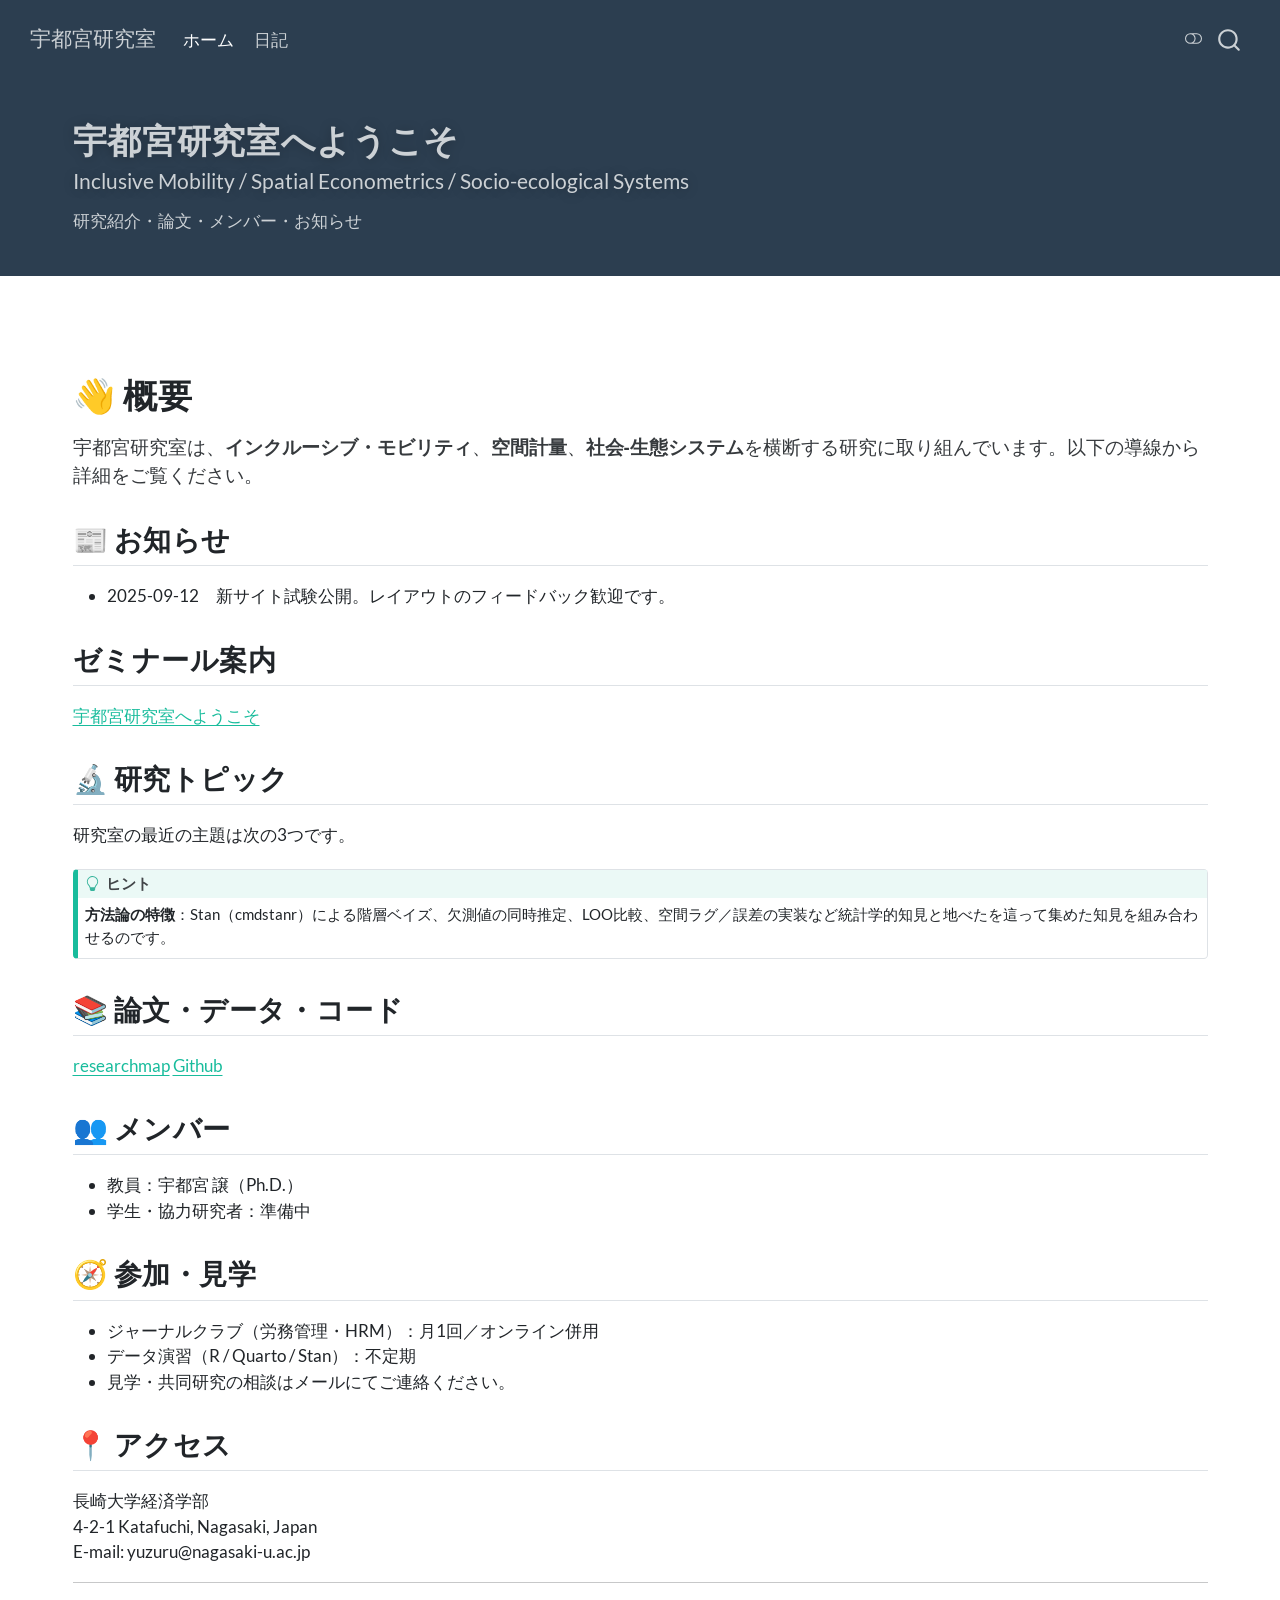
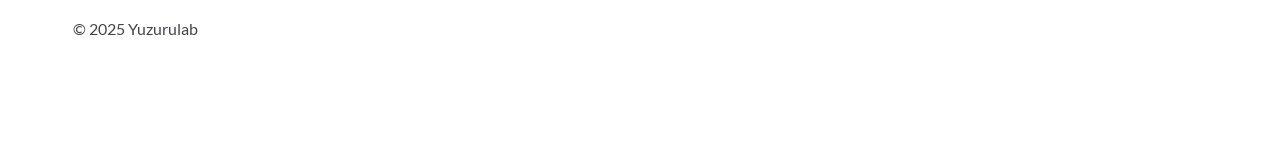
==== index.html @ a0a4c9ce "deploy: f5ef57afb46d4f0f886aff9c0a94308f07eaa540" ====
<!DOCTYPE html>
<html xmlns="http://www.w3.org/1999/xhtml" lang="ja" xml:lang="ja"><head>

<meta charset="utf-8">
<meta name="generator" content="quarto-1.7.34">

<meta name="viewport" content="width=device-width, initial-scale=1.0, user-scalable=yes">

<meta name="description" content="研究紹介・論文・メンバー・お知らせ">

<title>宇都宮研究室へようこそ – 宇都宮研究室</title>
<style>
code{white-space: pre-wrap;}
span.smallcaps{font-variant: small-caps;}
div.columns{display: flex; gap: min(4vw, 1.5em);}
div.column{flex: auto; overflow-x: auto;}
div.hanging-indent{margin-left: 1.5em; text-indent: -1.5em;}
ul.task-list{list-style: none;}
ul.task-list li input[type="checkbox"] {
width: 0.8em;
margin: 0 0.8em 0.2em -1em;  vertical-align: middle;
}
</style>


<script>const headroomChanged = new CustomEvent("quarto-hrChanged", {
  detail: {},
  bubbles: true,
  cancelable: false,
  composed: false,
});

const announceDismiss = () => {
  const annEl = window.document.getElementById("quarto-announcement");
  if (annEl) {
    annEl.remove();

    const annId = annEl.getAttribute("data-announcement-id");
    window.localStorage.setItem(`quarto-announce-${annId}`, "true");
  }
};

const announceRegister = () => {
  const annEl = window.document.getElementById("quarto-announcement");
  if (annEl) {
    const annId = annEl.getAttribute("data-announcement-id");
    const isDismissed =
      window.localStorage.getItem(`quarto-announce-${annId}`) || false;
    if (isDismissed) {
      announceDismiss();
      return;
    } else {
      annEl.classList.remove("hidden");
    }

    const actionEl = annEl.querySelector(".quarto-announcement-action");
    if (actionEl) {
      actionEl.addEventListener("click", function (e) {
        e.preventDefault();
        // Hide the bar immediately
        announceDismiss();
      });
    }
  }
};

window.document.addEventListener("DOMContentLoaded", function () {
  let init = false;

  announceRegister();

  // Manage the back to top button, if one is present.
  let lastScrollTop = window.pageYOffset || document.documentElement.scrollTop;
  const scrollDownBuffer = 5;
  const scrollUpBuffer = 35;
  const btn = document.getElementById("quarto-back-to-top");
  const hideBackToTop = () => {
    btn.style.display = "none";
  };
  const showBackToTop = () => {
    btn.style.display = "inline-block";
  };
  if (btn) {
    window.document.addEventListener(
      "scroll",
      function () {
        const currentScrollTop =
          window.pageYOffset || document.documentElement.scrollTop;

        // Shows and hides the button 'intelligently' as the user scrolls
        if (currentScrollTop - scrollDownBuffer > lastScrollTop) {
          hideBackToTop();
          lastScrollTop = currentScrollTop <= 0 ? 0 : currentScrollTop;
        } else if (currentScrollTop < lastScrollTop - scrollUpBuffer) {
          showBackToTop();
          lastScrollTop = currentScrollTop <= 0 ? 0 : currentScrollTop;
        }

        // Show the button at the bottom, hides it at the top
        if (currentScrollTop <= 0) {
          hideBackToTop();
        } else if (
          window.innerHeight + currentScrollTop >=
          document.body.offsetHeight
        ) {
          showBackToTop();
        }
      },
      false
    );
  }

  function throttle(func, wait) {
    var timeout;
    return function () {
      const context = this;
      const args = arguments;
      const later = function () {
        clearTimeout(timeout);
        timeout = null;
        func.apply(context, args);
      };

      if (!timeout) {
        timeout = setTimeout(later, wait);
      }
    };
  }

  function headerOffset() {
    // Set an offset if there is are fixed top navbar
    const headerEl = window.document.querySelector("header.fixed-top");
    if (headerEl) {
      return headerEl.clientHeight;
    } else {
      return 0;
    }
  }

  function footerOffset() {
    const footerEl = window.document.querySelector("footer.footer");
    if (footerEl) {
      return footerEl.clientHeight;
    } else {
      return 0;
    }
  }

  function dashboardOffset() {
    const dashboardNavEl = window.document.getElementById(
      "quarto-dashboard-header"
    );
    if (dashboardNavEl !== null) {
      return dashboardNavEl.clientHeight;
    } else {
      return 0;
    }
  }

  function updateDocumentOffsetWithoutAnimation() {
    updateDocumentOffset(false);
  }

  function updateDocumentOffset(animated) {
    // set body offset
    const topOffset = headerOffset();
    const bodyOffset = topOffset + footerOffset() + dashboardOffset();
    const bodyEl = window.document.body;
    bodyEl.setAttribute("data-bs-offset", topOffset);
    bodyEl.style.paddingTop = topOffset + "px";

    // deal with sidebar offsets
    const sidebars = window.document.querySelectorAll(
      ".sidebar, .headroom-target"
    );
    sidebars.forEach((sidebar) => {
      if (!animated) {
        sidebar.classList.add("notransition");
        // Remove the no transition class after the animation has time to complete
        setTimeout(function () {
          sidebar.classList.remove("notransition");
        }, 201);
      }

      if (window.Headroom && sidebar.classList.contains("sidebar-unpinned")) {
        sidebar.style.top = "0";
        sidebar.style.maxHeight = "100vh";
      } else {
        sidebar.style.top = topOffset + "px";
        sidebar.style.maxHeight = "calc(100vh - " + topOffset + "px)";
      }
    });

    // allow space for footer
    const mainContainer = window.document.querySelector(".quarto-container");
    if (mainContainer) {
      mainContainer.style.minHeight = "calc(100vh - " + bodyOffset + "px)";
    }

    // link offset
    let linkStyle = window.document.querySelector("#quarto-target-style");
    if (!linkStyle) {
      linkStyle = window.document.createElement("style");
      linkStyle.setAttribute("id", "quarto-target-style");
      window.document.head.appendChild(linkStyle);
    }
    while (linkStyle.firstChild) {
      linkStyle.removeChild(linkStyle.firstChild);
    }
    if (topOffset > 0) {
      linkStyle.appendChild(
        window.document.createTextNode(`
      section:target::before {
        content: "";
        display: block;
        height: ${topOffset}px;
        margin: -${topOffset}px 0 0;
      }`)
      );
    }
    if (init) {
      window.dispatchEvent(headroomChanged);
    }
    init = true;
  }

  // initialize headroom
  var header = window.document.querySelector("#quarto-header");
  if (header && window.Headroom) {
    const headroom = new window.Headroom(header, {
      tolerance: 5,
      onPin: function () {
        const sidebars = window.document.querySelectorAll(
          ".sidebar, .headroom-target"
        );
        sidebars.forEach((sidebar) => {
          sidebar.classList.remove("sidebar-unpinned");
        });
        updateDocumentOffset();
      },
      onUnpin: function () {
        const sidebars = window.document.querySelectorAll(
          ".sidebar, .headroom-target"
        );
        sidebars.forEach((sidebar) => {
          sidebar.classList.add("sidebar-unpinned");
        });
        updateDocumentOffset();
      },
    });
    headroom.init();

    let frozen = false;
    window.quartoToggleHeadroom = function () {
      if (frozen) {
        headroom.unfreeze();
        frozen = false;
      } else {
        headroom.freeze();
        frozen = true;
      }
    };
  }

  window.addEventListener(
    "hashchange",
    function (e) {
      if (
        getComputedStyle(document.documentElement).scrollBehavior !== "smooth"
      ) {
        window.scrollTo(0, window.pageYOffset - headerOffset());
      }
    },
    false
  );

  // Observe size changed for the header
  const headerEl = window.document.querySelector("header.fixed-top");
  if (headerEl && window.ResizeObserver) {
    const observer = new window.ResizeObserver(() => {
      setTimeout(updateDocumentOffsetWithoutAnimation, 0);
    });
    observer.observe(headerEl, {
      attributes: true,
      childList: true,
      characterData: true,
    });
  } else {
    window.addEventListener(
      "resize",
      throttle(updateDocumentOffsetWithoutAnimation, 50)
    );
  }
  setTimeout(updateDocumentOffsetWithoutAnimation, 250);

  // fixup index.html links if we aren't on the filesystem
  if (window.location.protocol !== "file:") {
    const links = window.document.querySelectorAll("a");
    for (let i = 0; i < links.length; i++) {
      if (links[i].href) {
        links[i].dataset.originalHref = links[i].href;
        links[i].href = links[i].href.replace(/\/index\.html/, "/");
      }
    }

    // Fixup any sharing links that require urls
    // Append url to any sharing urls
    const sharingLinks = window.document.querySelectorAll(
      "a.sidebar-tools-main-item, a.quarto-navigation-tool, a.quarto-navbar-tools, a.quarto-navbar-tools-item"
    );
    for (let i = 0; i < sharingLinks.length; i++) {
      const sharingLink = sharingLinks[i];
      const href = sharingLink.getAttribute("href");
      if (href) {
        sharingLink.setAttribute(
          "href",
          href.replace("|url|", window.location.href)
        );
      }
    }

    // Scroll the active navigation item into view, if necessary
    const navSidebar = window.document.querySelector("nav#quarto-sidebar");
    if (navSidebar) {
      // Find the active item
      const activeItem = navSidebar.querySelector("li.sidebar-item a.active");
      if (activeItem) {
        // Wait for the scroll height and height to resolve by observing size changes on the
        // nav element that is scrollable
        const resizeObserver = new ResizeObserver((_entries) => {
          // The bottom of the element
          const elBottom = activeItem.offsetTop;
          const viewBottom = navSidebar.scrollTop + navSidebar.clientHeight;

          // The element height and scroll height are the same, then we are still loading
          if (viewBottom !== navSidebar.scrollHeight) {
            // Determine if the item isn't visible and scroll to it
            if (elBottom >= viewBottom) {
              navSidebar.scrollTop = elBottom;
            }

            // stop observing now since we've completed the scroll
            resizeObserver.unobserve(navSidebar);
          }
        });
        resizeObserver.observe(navSidebar);
      }
    }
  }
});
</script>
<script>/*!
 * headroom.js v0.12.0 - Give your page some headroom. Hide your header until you need it
 * Copyright (c) 2020 Nick Williams - http://wicky.nillia.ms/headroom.js
 * License: MIT
 */

!function(t,n){"object"==typeof exports&&"undefined"!=typeof module?module.exports=n():"function"==typeof define&&define.amd?define(n):(t=t||self).Headroom=n()}(this,function(){"use strict";function t(){return"undefined"!=typeof window}function d(t){return function(t){return t&&t.document&&function(t){return 9===t.nodeType}(t.document)}(t)?function(t){var n=t.document,o=n.body,s=n.documentElement;return{scrollHeight:function(){return Math.max(o.scrollHeight,s.scrollHeight,o.offsetHeight,s.offsetHeight,o.clientHeight,s.clientHeight)},height:function(){return t.innerHeight||s.clientHeight||o.clientHeight},scrollY:function(){return void 0!==t.pageYOffset?t.pageYOffset:(s||o.parentNode||o).scrollTop}}}(t):function(t){return{scrollHeight:function(){return Math.max(t.scrollHeight,t.offsetHeight,t.clientHeight)},height:function(){return Math.max(t.offsetHeight,t.clientHeight)},scrollY:function(){return t.scrollTop}}}(t)}function n(t,s,e){var n,o=function(){var n=!1;try{var t={get passive(){n=!0}};window.addEventListener("test",t,t),window.removeEventListener("test",t,t)}catch(t){n=!1}return n}(),i=!1,r=d(t),l=r.scrollY(),a={};function c(){var t=Math.round(r.scrollY()),n=r.height(),o=r.scrollHeight();a.scrollY=t,a.lastScrollY=l,a.direction=l<t?"down":"up",a.distance=Math.abs(t-l),a.isOutOfBounds=t<0||o<t+n,a.top=t<=s.offset[a.direction],a.bottom=o<=t+n,a.toleranceExceeded=a.distance>s.tolerance[a.direction],e(a),l=t,i=!1}function h(){i||(i=!0,n=requestAnimationFrame(c))}var u=!!o&&{passive:!0,capture:!1};return t.addEventListener("scroll",h,u),c(),{destroy:function(){cancelAnimationFrame(n),t.removeEventListener("scroll",h,u)}}}function o(t){return t===Object(t)?t:{down:t,up:t}}function s(t,n){n=n||{},Object.assign(this,s.options,n),this.classes=Object.assign({},s.options.classes,n.classes),this.elem=t,this.tolerance=o(this.tolerance),this.offset=o(this.offset),this.initialised=!1,this.frozen=!1}return s.prototype={constructor:s,init:function(){return s.cutsTheMustard&&!this.initialised&&(this.addClass("initial"),this.initialised=!0,setTimeout(function(t){t.scrollTracker=n(t.scroller,{offset:t.offset,tolerance:t.tolerance},t.update.bind(t))},100,this)),this},destroy:function(){this.initialised=!1,Object.keys(this.classes).forEach(this.removeClass,this),this.scrollTracker.destroy()},unpin:function(){!this.hasClass("pinned")&&this.hasClass("unpinned")||(this.addClass("unpinned"),this.removeClass("pinned"),this.onUnpin&&this.onUnpin.call(this))},pin:function(){this.hasClass("unpinned")&&(this.addClass("pinned"),this.removeClass("unpinned"),this.onPin&&this.onPin.call(this))},freeze:function(){this.frozen=!0,this.addClass("frozen")},unfreeze:function(){this.frozen=!1,this.removeClass("frozen")},top:function(){this.hasClass("top")||(this.addClass("top"),this.removeClass("notTop"),this.onTop&&this.onTop.call(this))},notTop:function(){this.hasClass("notTop")||(this.addClass("notTop"),this.removeClass("top"),this.onNotTop&&this.onNotTop.call(this))},bottom:function(){this.hasClass("bottom")||(this.addClass("bottom"),this.removeClass("notBottom"),this.onBottom&&this.onBottom.call(this))},notBottom:function(){this.hasClass("notBottom")||(this.addClass("notBottom"),this.removeClass("bottom"),this.onNotBottom&&this.onNotBottom.call(this))},shouldUnpin:function(t){return"down"===t.direction&&!t.top&&t.toleranceExceeded},shouldPin:function(t){return"up"===t.direction&&t.toleranceExceeded||t.top},addClass:function(t){this.elem.classList.add.apply(this.elem.classList,this.classes[t].split(" "))},removeClass:function(t){this.elem.classList.remove.apply(this.elem.classList,this.classes[t].split(" "))},hasClass:function(t){return this.classes[t].split(" ").every(function(t){return this.classList.contains(t)},this.elem)},update:function(t){t.isOutOfBounds||!0!==this.frozen&&(t.top?this.top():this.notTop(),t.bottom?this.bottom():this.notBottom(),this.shouldUnpin(t)?this.unpin():this.shouldPin(t)&&this.pin())}},s.options={tolerance:{up:0,down:0},offset:0,scroller:t()?window:null,classes:{frozen:"headroom--frozen",pinned:"headroom--pinned",unpinned:"headroom--unpinned",top:"headroom--top",notTop:"headroom--not-top",bottom:"headroom--bottom",notBottom:"headroom--not-bottom",initial:"headroom"}},s.cutsTheMustard=!!(t()&&function(){}.bind&&"classList"in document.documentElement&&Object.assign&&Object.keys&&requestAnimationFrame),s});
</script>
<script>/*!
 * clipboard.js v2.0.11
 * https://clipboardjs.com/
 *
 * Licensed MIT © Zeno Rocha
 */
!function(t,e){"object"==typeof exports&&"object"==typeof module?module.exports=e():"function"==typeof define&&define.amd?define([],e):"object"==typeof exports?exports.ClipboardJS=e():t.ClipboardJS=e()}(this,function(){return n={686:function(t,e,n){"use strict";n.d(e,{default:function(){return b}});var e=n(279),i=n.n(e),e=n(370),u=n.n(e),e=n(817),r=n.n(e);function c(t){try{return document.execCommand(t)}catch(t){return}}var a=function(t){t=r()(t);return c("cut"),t};function o(t,e){var n,o,t=(n=t,o="rtl"===document.documentElement.getAttribute("dir"),(t=document.createElement("textarea")).style.fontSize="12pt",t.style.border="0",t.style.padding="0",t.style.margin="0",t.style.position="absolute",t.style[o?"right":"left"]="-9999px",o=window.pageYOffset||document.documentElement.scrollTop,t.style.top="".concat(o,"px"),t.setAttribute("readonly",""),t.value=n,t);return e.container.appendChild(t),e=r()(t),c("copy"),t.remove(),e}var f=function(t){var e=1<arguments.length&&void 0!==arguments[1]?arguments[1]:{container:document.body},n="";return"string"==typeof t?n=o(t,e):t instanceof HTMLInputElement&&!["text","search","url","tel","password"].includes(null==t?void 0:t.type)?n=o(t.value,e):(n=r()(t),c("copy")),n};function l(t){return(l="function"==typeof Symbol&&"symbol"==typeof Symbol.iterator?function(t){return typeof t}:function(t){return t&&"function"==typeof Symbol&&t.constructor===Symbol&&t!==Symbol.prototype?"symbol":typeof t})(t)}var s=function(){var t=0<arguments.length&&void 0!==arguments[0]?arguments[0]:{},e=t.action,n=void 0===e?"copy":e,o=t.container,e=t.target,t=t.text;if("copy"!==n&&"cut"!==n)throw new Error('Invalid "action" value, use either "copy" or "cut"');if(void 0!==e){if(!e||"object"!==l(e)||1!==e.nodeType)throw new Error('Invalid "target" value, use a valid Element');if("copy"===n&&e.hasAttribute("disabled"))throw new Error('Invalid "target" attribute. Please use "readonly" instead of "disabled" attribute');if("cut"===n&&(e.hasAttribute("readonly")||e.hasAttribute("disabled")))throw new Error('Invalid "target" attribute. You can\'t cut text from elements with "readonly" or "disabled" attributes')}return t?f(t,{container:o}):e?"cut"===n?a(e):f(e,{container:o}):void 0};function p(t){return(p="function"==typeof Symbol&&"symbol"==typeof Symbol.iterator?function(t){return typeof t}:function(t){return t&&"function"==typeof Symbol&&t.constructor===Symbol&&t!==Symbol.prototype?"symbol":typeof t})(t)}function d(t,e){for(var n=0;n<e.length;n++){var o=e[n];o.enumerable=o.enumerable||!1,o.configurable=!0,"value"in o&&(o.writable=!0),Object.defineProperty(t,o.key,o)}}function y(t,e){return(y=Object.setPrototypeOf||function(t,e){return t.__proto__=e,t})(t,e)}function h(n){var o=function(){if("undefined"==typeof Reflect||!Reflect.construct)return!1;if(Reflect.construct.sham)return!1;if("function"==typeof Proxy)return!0;try{return Date.prototype.toString.call(Reflect.construct(Date,[],function(){})),!0}catch(t){return!1}}();return function(){var t,e=v(n);return t=o?(t=v(this).constructor,Reflect.construct(e,arguments,t)):e.apply(this,arguments),e=this,!(t=t)||"object"!==p(t)&&"function"!=typeof t?function(t){if(void 0!==t)return t;throw new ReferenceError("this hasn't been initialised - super() hasn't been called")}(e):t}}function v(t){return(v=Object.setPrototypeOf?Object.getPrototypeOf:function(t){return t.__proto__||Object.getPrototypeOf(t)})(t)}function m(t,e){t="data-clipboard-".concat(t);if(e.hasAttribute(t))return e.getAttribute(t)}var b=function(){!function(t,e){if("function"!=typeof e&&null!==e)throw new TypeError("Super expression must either be null or a function");t.prototype=Object.create(e&&e.prototype,{constructor:{value:t,writable:!0,configurable:!0}}),e&&y(t,e)}(r,i());var t,e,n,o=h(r);function r(t,e){var n;return function(t){if(!(t instanceof r))throw new TypeError("Cannot call a class as a function")}(this),(n=o.call(this)).resolveOptions(e),n.listenClick(t),n}return t=r,n=[{key:"copy",value:function(t){var e=1<arguments.length&&void 0!==arguments[1]?arguments[1]:{container:document.body};return f(t,e)}},{key:"cut",value:function(t){return a(t)}},{key:"isSupported",value:function(){var t=0<arguments.length&&void 0!==arguments[0]?arguments[0]:["copy","cut"],t="string"==typeof t?[t]:t,e=!!document.queryCommandSupported;return t.forEach(function(t){e=e&&!!document.queryCommandSupported(t)}),e}}],(e=[{key:"resolveOptions",value:function(){var t=0<arguments.length&&void 0!==arguments[0]?arguments[0]:{};this.action="function"==typeof t.action?t.action:this.defaultAction,this.target="function"==typeof t.target?t.target:this.defaultTarget,this.text="function"==typeof t.text?t.text:this.defaultText,this.container="object"===p(t.container)?t.container:document.body}},{key:"listenClick",value:function(t){var e=this;this.listener=u()(t,"click",function(t){return e.onClick(t)})}},{key:"onClick",value:function(t){var e=t.delegateTarget||t.currentTarget,n=this.action(e)||"copy",t=s({action:n,container:this.container,target:this.target(e),text:this.text(e)});this.emit(t?"success":"error",{action:n,text:t,trigger:e,clearSelection:function(){e&&e.focus(),window.getSelection().removeAllRanges()}})}},{key:"defaultAction",value:function(t){return m("action",t)}},{key:"defaultTarget",value:function(t){t=m("target",t);if(t)return document.querySelector(t)}},{key:"defaultText",value:function(t){return m("text",t)}},{key:"destroy",value:function(){this.listener.destroy()}}])&&d(t.prototype,e),n&&d(t,n),r}()},828:function(t){var e;"undefined"==typeof Element||Element.prototype.matches||((e=Element.prototype).matches=e.matchesSelector||e.mozMatchesSelector||e.msMatchesSelector||e.oMatchesSelector||e.webkitMatchesSelector),t.exports=function(t,e){for(;t&&9!==t.nodeType;){if("function"==typeof t.matches&&t.matches(e))return t;t=t.parentNode}}},438:function(t,e,n){var u=n(828);function i(t,e,n,o,r){var i=function(e,n,t,o){return function(t){t.delegateTarget=u(t.target,n),t.delegateTarget&&o.call(e,t)}}.apply(this,arguments);return t.addEventListener(n,i,r),{destroy:function(){t.removeEventListener(n,i,r)}}}t.exports=function(t,e,n,o,r){return"function"==typeof t.addEventListener?i.apply(null,arguments):"function"==typeof n?i.bind(null,document).apply(null,arguments):("string"==typeof t&&(t=document.querySelectorAll(t)),Array.prototype.map.call(t,function(t){return i(t,e,n,o,r)}))}},879:function(t,n){n.node=function(t){return void 0!==t&&t instanceof HTMLElement&&1===t.nodeType},n.nodeList=function(t){var e=Object.prototype.toString.call(t);return void 0!==t&&("[object NodeList]"===e||"[object HTMLCollection]"===e)&&"length"in t&&(0===t.length||n.node(t[0]))},n.string=function(t){return"string"==typeof t||t instanceof String},n.fn=function(t){return"[object Function]"===Object.prototype.toString.call(t)}},370:function(t,e,n){var f=n(879),l=n(438);t.exports=function(t,e,n){if(!t&&!e&&!n)throw new Error("Missing required arguments");if(!f.string(e))throw new TypeError("Second argument must be a String");if(!f.fn(n))throw new TypeError("Third argument must be a Function");if(f.node(t))return c=e,a=n,(u=t).addEventListener(c,a),{destroy:function(){u.removeEventListener(c,a)}};if(f.nodeList(t))return o=t,r=e,i=n,Array.prototype.forEach.call(o,function(t){t.addEventListener(r,i)}),{destroy:function(){Array.prototype.forEach.call(o,function(t){t.removeEventListener(r,i)})}};if(f.string(t))return t=t,e=e,n=n,l(document.body,t,e,n);throw new TypeError("First argument must be a String, HTMLElement, HTMLCollection, or NodeList");var o,r,i,u,c,a}},817:function(t){t.exports=function(t){var e,n="SELECT"===t.nodeName?(t.focus(),t.value):"INPUT"===t.nodeName||"TEXTAREA"===t.nodeName?((e=t.hasAttribute("readonly"))||t.setAttribute("readonly",""),t.select(),t.setSelectionRange(0,t.value.length),e||t.removeAttribute("readonly"),t.value):(t.hasAttribute("contenteditable")&&t.focus(),n=window.getSelection(),(e=document.createRange()).selectNodeContents(t),n.removeAllRanges(),n.addRange(e),n.toString());return n}},279:function(t){function e(){}e.prototype={on:function(t,e,n){var o=this.e||(this.e={});return(o[t]||(o[t]=[])).push({fn:e,ctx:n}),this},once:function(t,e,n){var o=this;function r(){o.off(t,r),e.apply(n,arguments)}return r._=e,this.on(t,r,n)},emit:function(t){for(var e=[].slice.call(arguments,1),n=((this.e||(this.e={}))[t]||[]).slice(),o=0,r=n.length;o<r;o++)n[o].fn.apply(n[o].ctx,e);return this},off:function(t,e){var n=this.e||(this.e={}),o=n[t],r=[];if(o&&e)for(var i=0,u=o.length;i<u;i++)o[i].fn!==e&&o[i].fn._!==e&&r.push(o[i]);return r.length?n[t]=r:delete n[t],this}},t.exports=e,t.exports.TinyEmitter=e}},r={},o.n=function(t){var e=t&&t.__esModule?function(){return t.default}:function(){return t};return o.d(e,{a:e}),e},o.d=function(t,e){for(var n in e)o.o(e,n)&&!o.o(t,n)&&Object.defineProperty(t,n,{enumerable:!0,get:e[n]})},o.o=function(t,e){return Object.prototype.hasOwnProperty.call(t,e)},o(686).default;function o(t){if(r[t])return r[t].exports;var e=r[t]={exports:{}};return n[t](e,e.exports,o),e.exports}var n,r});</script>
<script>/*! @algolia/autocomplete-js 1.11.1 | MIT License | © Algolia, Inc. and contributors | https://github.com/algolia/autocomplete */
!function(e,t){"object"==typeof exports&&"undefined"!=typeof module?t(exports):"function"==typeof define&&define.amd?define(["exports"],t):t((e="undefined"!=typeof globalThis?globalThis:e||self)["@algolia/autocomplete-js"]={})}(this,(function(e){"use strict";function t(e,t){var n=Object.keys(e);if(Object.getOwnPropertySymbols){var r=Object.getOwnPropertySymbols(e);t&&(r=r.filter((function(t){return Object.getOwnPropertyDescriptor(e,t).enumerable}))),n.push.apply(n,r)}return n}function n(e){for(var n=1;n<arguments.length;n++){var r=null!=arguments[n]?arguments[n]:{};n%2?t(Object(r),!0).forEach((function(t){o(e,t,r[t])})):Object.getOwnPropertyDescriptors?Object.defineProperties(e,Object.getOwnPropertyDescriptors(r)):t(Object(r)).forEach((function(t){Object.defineProperty(e,t,Object.getOwnPropertyDescriptor(r,t))}))}return e}function r(e){return r="function"==typeof Symbol&&"symbol"==typeof Symbol.iterator?function(e){return typeof e}:function(e){return e&&"function"==typeof Symbol&&e.constructor===Symbol&&e!==Symbol.prototype?"symbol":typeof e},r(e)}function o(e,t,n){return(t=function(e){var t=function(e,t){if("object"!=typeof e||null===e)return e;var n=e[Symbol.toPrimitive];if(void 0!==n){var r=n.call(e,t||"default");if("object"!=typeof r)return r;throw new TypeError("@@toPrimitive must return a primitive value.")}return("string"===t?String:Number)(e)}(e,"string");return"symbol"==typeof t?t:String(t)}(t))in e?Object.defineProperty(e,t,{value:n,enumerable:!0,configurable:!0,writable:!0}):e[t]=n,e}function i(){return i=Object.assign?Object.assign.bind():function(e){for(var t=1;t<arguments.length;t++){var n=arguments[t];for(var r in n)Object.prototype.hasOwnProperty.call(n,r)&&(e[r]=n[r])}return e},i.apply(this,arguments)}function u(e,t){if(null==e)return{};var n,r,o=function(e,t){if(null==e)return{};var n,r,o={},i=Object.keys(e);for(r=0;r<i.length;r++)n=i[r],t.indexOf(n)>=0||(o[n]=e[n]);return o}(e,t);if(Object.getOwnPropertySymbols){var i=Object.getOwnPropertySymbols(e);for(r=0;r<i.length;r++)n=i[r],t.indexOf(n)>=0||Object.prototype.propertyIsEnumerable.call(e,n)&&(o[n]=e[n])}return o}function a(e,t){return function(e){if(Array.isArray(e))return e}(e)||function(e,t){var n=null==e?null:"undefined"!=typeof Symbol&&e[Symbol.iterator]||e["@@iterator"];if(null!=n){var r,o,i,u,a=[],l=!0,c=!1;try{if(i=(n=n.call(e)).next,0===t){if(Object(n)!==n)return;l=!1}else for(;!(l=(r=i.call(n)).done)&&(a.push(r.value),a.length!==t);l=!0);}catch(e){c=!0,o=e}finally{try{if(!l&&null!=n.return&&(u=n.return(),Object(u)!==u))return}finally{if(c)throw o}}return a}}(e,t)||c(e,t)||function(){throw new TypeError("Invalid attempt to destructure non-iterable instance.\nIn order to be iterable, non-array objects must have a [Symbol.iterator]() method.")}()}function l(e){return function(e){if(Array.isArray(e))return s(e)}(e)||function(e){if("undefined"!=typeof Symbol&&null!=e[Symbol.iterator]||null!=e["@@iterator"])return Array.from(e)}(e)||c(e)||function(){throw new TypeError("Invalid attempt to spread non-iterable instance.\nIn order to be iterable, non-array objects must have a [Symbol.iterator]() method.")}()}function c(e,t){if(e){if("string"==typeof e)return s(e,t);var n=Object.prototype.toString.call(e).slice(8,-1);return"Object"===n&&e.constructor&&(n=e.constructor.name),"Map"===n||"Set"===n?Array.from(e):"Arguments"===n||/^(?:Ui|I)nt(?:8|16|32)(?:Clamped)?Array$/.test(n)?s(e,t):void 0}}function s(e,t){(null==t||t>e.length)&&(t=e.length);for(var n=0,r=new Array(t);n<t;n++)r[n]=e[n];return r}function f(e){return{current:e}}function p(e,t){var n=void 0;return function(){for(var r=arguments.length,o=new Array(r),i=0;i<r;i++)o[i]=arguments[i];n&&clearTimeout(n),n=setTimeout((function(){return e.apply(void 0,o)}),t)}}function m(e){return e.reduce((function(e,t){return e.concat(t)}),[])}var v=0;function d(){return"autocomplete-".concat(v++)}function y(e,t){return t.reduce((function(e,t){return e&&e[t]}),e)}function b(e){return 0===e.collections.length?0:e.collections.reduce((function(e,t){return e+t.items.length}),0)}function g(e){return e!==Object(e)}function h(e,t){if(e===t)return!0;if(g(e)||g(t)||"function"==typeof e||"function"==typeof t)return e===t;if(Object.keys(e).length!==Object.keys(t).length)return!1;for(var n=0,r=Object.keys(e);n<r.length;n++){var o=r[n];if(!(o in t))return!1;if(!h(e[o],t[o]))return!1}return!0}var O=function(){};var _="1.11.1",S=[{segment:"autocomplete-core",version:_}];function j(e){var t=e.item,n=e.items,r=void 0===n?[]:n;return{index:t.__autocomplete_indexName,items:[t],positions:[1+r.findIndex((function(e){return e.objectID===t.objectID}))],queryID:t.__autocomplete_queryID,algoliaSource:["autocomplete"]}}function P(e,t){return function(e){if(Array.isArray(e))return e}(e)||function(e,t){var n=null==e?null:"undefined"!=typeof Symbol&&e[Symbol.iterator]||e["@@iterator"];if(null!=n){var r,o,i,u,a=[],l=!0,c=!1;try{if(i=(n=n.call(e)).next,0===t){if(Object(n)!==n)return;l=!1}else for(;!(l=(r=i.call(n)).done)&&(a.push(r.value),a.length!==t);l=!0);}catch(e){c=!0,o=e}finally{try{if(!l&&null!=n.return&&(u=n.return(),Object(u)!==u))return}finally{if(c)throw o}}return a}}(e,t)||function(e,t){if(!e)return;if("string"==typeof e)return w(e,t);var n=Object.prototype.toString.call(e).slice(8,-1);"Object"===n&&e.constructor&&(n=e.constructor.name);if("Map"===n||"Set"===n)return Array.from(e);if("Arguments"===n||/^(?:Ui|I)nt(?:8|16|32)(?:Clamped)?Array$/.test(n))return w(e,t)}(e,t)||function(){throw new TypeError("Invalid attempt to destructure non-iterable instance.\nIn order to be iterable, non-array objects must have a [Symbol.iterator]() method.")}()}function w(e,t){(null==t||t>e.length)&&(t=e.length);for(var n=0,r=new Array(t);n<t;n++)r[n]=e[n];return r}var I=["items"],A=["items"];function E(e){return E="function"==typeof Symbol&&"symbol"==typeof Symbol.iterator?function(e){return typeof e}:function(e){return e&&"function"==typeof Symbol&&e.constructor===Symbol&&e!==Symbol.prototype?"symbol":typeof e},E(e)}function D(e){return function(e){if(Array.isArray(e))return C(e)}(e)||function(e){if("undefined"!=typeof Symbol&&null!=e[Symbol.iterator]||null!=e["@@iterator"])return Array.from(e)}(e)||function(e,t){if(!e)return;if("string"==typeof e)return C(e,t);var n=Object.prototype.toString.call(e).slice(8,-1);"Object"===n&&e.constructor&&(n=e.constructor.name);if("Map"===n||"Set"===n)return Array.from(e);if("Arguments"===n||/^(?:Ui|I)nt(?:8|16|32)(?:Clamped)?Array$/.test(n))return C(e,t)}(e)||function(){throw new TypeError("Invalid attempt to spread non-iterable instance.\nIn order to be iterable, non-array objects must have a [Symbol.iterator]() method.")}()}function C(e,t){(null==t||t>e.length)&&(t=e.length);for(var n=0,r=new Array(t);n<t;n++)r[n]=e[n];return r}function k(e,t){if(null==e)return{};var n,r,o=function(e,t){if(null==e)return{};var n,r,o={},i=Object.keys(e);for(r=0;r<i.length;r++)n=i[r],t.indexOf(n)>=0||(o[n]=e[n]);return o}(e,t);if(Object.getOwnPropertySymbols){var i=Object.getOwnPropertySymbols(e);for(r=0;r<i.length;r++)n=i[r],t.indexOf(n)>=0||Object.prototype.propertyIsEnumerable.call(e,n)&&(o[n]=e[n])}return o}function x(e,t){var n=Object.keys(e);if(Object.getOwnPropertySymbols){var r=Object.getOwnPropertySymbols(e);t&&(r=r.filter((function(t){return Object.getOwnPropertyDescriptor(e,t).enumerable}))),n.push.apply(n,r)}return n}function N(e){for(var t=1;t<arguments.length;t++){var n=null!=arguments[t]?arguments[t]:{};t%2?x(Object(n),!0).forEach((function(t){T(e,t,n[t])})):Object.getOwnPropertyDescriptors?Object.defineProperties(e,Object.getOwnPropertyDescriptors(n)):x(Object(n)).forEach((function(t){Object.defineProperty(e,t,Object.getOwnPropertyDescriptor(n,t))}))}return e}function T(e,t,n){return(t=function(e){var t=function(e,t){if("object"!==E(e)||null===e)return e;var n=e[Symbol.toPrimitive];if(void 0!==n){var r=n.call(e,t||"default");if("object"!==E(r))return r;throw new TypeError("@@toPrimitive must return a primitive value.")}return("string"===t?String:Number)(e)}(e,"string");return"symbol"===E(t)?t:String(t)}(t))in e?Object.defineProperty(e,t,{value:n,enumerable:!0,configurable:!0,writable:!0}):e[t]=n,e}function q(e){for(var t=arguments.length>1&&void 0!==arguments[1]?arguments[1]:20,n=[],r=0;r<e.objectIDs.length;r+=t)n.push(N(N({},e),{},{objectIDs:e.objectIDs.slice(r,r+t)}));return n}function B(e){return e.map((function(e){var t=e.items,n=k(e,I);return N(N({},n),{},{objectIDs:(null==t?void 0:t.map((function(e){return e.objectID})))||n.objectIDs})}))}function R(e){var t,n,r,o=(t=P((e.version||"").split(".").map(Number),2),n=t[0],r=t[1],n>=3||2===n&&r>=4||1===n&&r>=10);function i(t,n,r){if(o&&void 0!==r){var i=r[0].__autocomplete_algoliaCredentials,u={"X-Algolia-Application-Id":i.appId,"X-Algolia-API-Key":i.apiKey};e.apply(void 0,[t].concat(D(n),[{headers:u}]))}else e.apply(void 0,[t].concat(D(n)))}return{init:function(t,n){e("init",{appId:t,apiKey:n})},setUserToken:function(t){e("setUserToken",t)},clickedObjectIDsAfterSearch:function(){for(var e=arguments.length,t=new Array(e),n=0;n<e;n++)t[n]=arguments[n];t.length>0&&i("clickedObjectIDsAfterSearch",B(t),t[0].items)},clickedObjectIDs:function(){for(var e=arguments.length,t=new Array(e),n=0;n<e;n++)t[n]=arguments[n];t.length>0&&i("clickedObjectIDs",B(t),t[0].items)},clickedFilters:function(){for(var t=arguments.length,n=new Array(t),r=0;r<t;r++)n[r]=arguments[r];n.length>0&&e.apply(void 0,["clickedFilters"].concat(n))},convertedObjectIDsAfterSearch:function(){for(var e=arguments.length,t=new Array(e),n=0;n<e;n++)t[n]=arguments[n];t.length>0&&i("convertedObjectIDsAfterSearch",B(t),t[0].items)},convertedObjectIDs:function(){for(var e=arguments.length,t=new Array(e),n=0;n<e;n++)t[n]=arguments[n];t.length>0&&i("convertedObjectIDs",B(t),t[0].items)},convertedFilters:function(){for(var t=arguments.length,n=new Array(t),r=0;r<t;r++)n[r]=arguments[r];n.length>0&&e.apply(void 0,["convertedFilters"].concat(n))},viewedObjectIDs:function(){for(var e=arguments.length,t=new Array(e),n=0;n<e;n++)t[n]=arguments[n];t.length>0&&t.reduce((function(e,t){var n=t.items,r=k(t,A);return[].concat(D(e),D(q(N(N({},r),{},{objectIDs:(null==n?void 0:n.map((function(e){return e.objectID})))||r.objectIDs})).map((function(e){return{items:n,payload:e}}))))}),[]).forEach((function(e){var t=e.items;return i("viewedObjectIDs",[e.payload],t)}))},viewedFilters:function(){for(var t=arguments.length,n=new Array(t),r=0;r<t;r++)n[r]=arguments[r];n.length>0&&e.apply(void 0,["viewedFilters"].concat(n))}}}function F(e){var t=e.items.reduce((function(e,t){var n;return e[t.__autocomplete_indexName]=(null!==(n=e[t.__autocomplete_indexName])&&void 0!==n?n:[]).concat(t),e}),{});return Object.keys(t).map((function(e){return{index:e,items:t[e],algoliaSource:["autocomplete"]}}))}function L(e){return e.objectID&&e.__autocomplete_indexName&&e.__autocomplete_queryID}function U(e){return U="function"==typeof Symbol&&"symbol"==typeof Symbol.iterator?function(e){return typeof e}:function(e){return e&&"function"==typeof Symbol&&e.constructor===Symbol&&e!==Symbol.prototype?"symbol":typeof e},U(e)}function M(e){return function(e){if(Array.isArray(e))return H(e)}(e)||function(e){if("undefined"!=typeof Symbol&&null!=e[Symbol.iterator]||null!=e["@@iterator"])return Array.from(e)}(e)||function(e,t){if(!e)return;if("string"==typeof e)return H(e,t);var n=Object.prototype.toString.call(e).slice(8,-1);"Object"===n&&e.constructor&&(n=e.constructor.name);if("Map"===n||"Set"===n)return Array.from(e);if("Arguments"===n||/^(?:Ui|I)nt(?:8|16|32)(?:Clamped)?Array$/.test(n))return H(e,t)}(e)||function(){throw new TypeError("Invalid attempt to spread non-iterable instance.\nIn order to be iterable, non-array objects must have a [Symbol.iterator]() method.")}()}function H(e,t){(null==t||t>e.length)&&(t=e.length);for(var n=0,r=new Array(t);n<t;n++)r[n]=e[n];return r}function V(e,t){var n=Object.keys(e);if(Object.getOwnPropertySymbols){var r=Object.getOwnPropertySymbols(e);t&&(r=r.filter((function(t){return Object.getOwnPropertyDescriptor(e,t).enumerable}))),n.push.apply(n,r)}return n}function W(e){for(var t=1;t<arguments.length;t++){var n=null!=arguments[t]?arguments[t]:{};t%2?V(Object(n),!0).forEach((function(t){K(e,t,n[t])})):Object.getOwnPropertyDescriptors?Object.defineProperties(e,Object.getOwnPropertyDescriptors(n)):V(Object(n)).forEach((function(t){Object.defineProperty(e,t,Object.getOwnPropertyDescriptor(n,t))}))}return e}function K(e,t,n){return(t=function(e){var t=function(e,t){if("object"!==U(e)||null===e)return e;var n=e[Symbol.toPrimitive];if(void 0!==n){var r=n.call(e,t||"default");if("object"!==U(r))return r;throw new TypeError("@@toPrimitive must return a primitive value.")}return("string"===t?String:Number)(e)}(e,"string");return"symbol"===U(t)?t:String(t)}(t))in e?Object.defineProperty(e,t,{value:n,enumerable:!0,configurable:!0,writable:!0}):e[t]=n,e}var Q="2.6.0",$="https://cdn.jsdelivr.net/npm/search-insights@".concat(Q,"/dist/search-insights.min.js"),z=p((function(e){var t=e.onItemsChange,n=e.items,r=e.insights,o=e.state;t({insights:r,insightsEvents:F({items:n}).map((function(e){return W({eventName:"Items Viewed"},e)})),state:o})}),400);function G(e){var t=function(e){return W({onItemsChange:function(e){var t=e.insights,n=e.insightsEvents;t.viewedObjectIDs.apply(t,M(n.map((function(e){return W(W({},e),{},{algoliaSource:[].concat(M(e.algoliaSource||[]),["autocomplete-internal"])})}))))},onSelect:function(e){var t=e.insights,n=e.insightsEvents;t.clickedObjectIDsAfterSearch.apply(t,M(n.map((function(e){return W(W({},e),{},{algoliaSource:[].concat(M(e.algoliaSource||[]),["autocomplete-internal"])})}))))},onActive:O},e)}(e),n=t.insightsClient,r=t.onItemsChange,o=t.onSelect,i=t.onActive,u=n;n||function(e){if("undefined"!=typeof window)e({window:window})}((function(e){var t=e.window,n=t.AlgoliaAnalyticsObject||"aa";"string"==typeof n&&(u=t[n]),u||(t.AlgoliaAnalyticsObject=n,t[n]||(t[n]=function(){t[n].queue||(t[n].queue=[]);for(var e=arguments.length,r=new Array(e),o=0;o<e;o++)r[o]=arguments[o];t[n].queue.push(r)}),t[n].version=Q,u=t[n],function(e){var t="[Autocomplete]: Could not load search-insights.js. Please load it manually following https://alg.li/insights-autocomplete";try{var n=e.document.createElement("script");n.async=!0,n.src=$,n.onerror=function(){console.error(t)},document.body.appendChild(n)}catch(e){console.error(t)}}(t))}));var a=R(u),l=f([]),c=p((function(e){var t=e.state;if(t.isOpen){var n=t.collections.reduce((function(e,t){return[].concat(M(e),M(t.items))}),[]).filter(L);h(l.current.map((function(e){return e.objectID})),n.map((function(e){return e.objectID})))||(l.current=n,n.length>0&&z({onItemsChange:r,items:n,insights:a,state:t}))}}),0);return{name:"aa.algoliaInsightsPlugin",subscribe:function(e){var t=e.setContext,n=e.onSelect,r=e.onActive;function l(e){t({algoliaInsightsPlugin:{__algoliaSearchParameters:W({clickAnalytics:!0},e?{userToken:e}:{}),insights:a}})}u("addAlgoliaAgent","insights-plugin"),l(),u("onUserTokenChange",l),u("getUserToken",null,(function(e,t){l(t)})),n((function(e){var t=e.item,n=e.state,r=e.event,i=e.source;L(t)&&o({state:n,event:r,insights:a,item:t,insightsEvents:[W({eventName:"Item Selected"},j({item:t,items:i.getItems().filter(L)}))]})})),r((function(e){var t=e.item,n=e.source,r=e.state,o=e.event;L(t)&&i({state:r,event:o,insights:a,item:t,insightsEvents:[W({eventName:"Item Active"},j({item:t,items:n.getItems().filter(L)}))]})}))},onStateChange:function(e){var t=e.state;c({state:t})},__autocomplete_pluginOptions:e}}function J(e,t){var n=t;return{then:function(t,r){return J(e.then(Y(t,n,e),Y(r,n,e)),n)},catch:function(t){return J(e.catch(Y(t,n,e)),n)},finally:function(t){return t&&n.onCancelList.push(t),J(e.finally(Y(t&&function(){return n.onCancelList=[],t()},n,e)),n)},cancel:function(){n.isCanceled=!0;var e=n.onCancelList;n.onCancelList=[],e.forEach((function(e){e()}))},isCanceled:function(){return!0===n.isCanceled}}}function X(e){return J(e,{isCanceled:!1,onCancelList:[]})}function Y(e,t,n){return e?function(n){return t.isCanceled?n:e(n)}:n}function Z(e,t,n,r){if(!n)return null;if(e<0&&(null===t||null!==r&&0===t))return n+e;var o=(null===t?-1:t)+e;return o<=-1||o>=n?null===r?null:0:o}function ee(e,t){var n=Object.keys(e);if(Object.getOwnPropertySymbols){var r=Object.getOwnPropertySymbols(e);t&&(r=r.filter((function(t){return Object.getOwnPropertyDescriptor(e,t).enumerable}))),n.push.apply(n,r)}return n}function te(e){for(var t=1;t<arguments.length;t++){var n=null!=arguments[t]?arguments[t]:{};t%2?ee(Object(n),!0).forEach((function(t){ne(e,t,n[t])})):Object.getOwnPropertyDescriptors?Object.defineProperties(e,Object.getOwnPropertyDescriptors(n)):ee(Object(n)).forEach((function(t){Object.defineProperty(e,t,Object.getOwnPropertyDescriptor(n,t))}))}return e}function ne(e,t,n){return(t=function(e){var t=function(e,t){if("object"!==re(e)||null===e)return e;var n=e[Symbol.toPrimitive];if(void 0!==n){var r=n.call(e,t||"default");if("object"!==re(r))return r;throw new TypeError("@@toPrimitive must return a primitive value.")}return("string"===t?String:Number)(e)}(e,"string");return"symbol"===re(t)?t:String(t)}(t))in e?Object.defineProperty(e,t,{value:n,enumerable:!0,configurable:!0,writable:!0}):e[t]=n,e}function re(e){return re="function"==typeof Symbol&&"symbol"==typeof Symbol.iterator?function(e){return typeof e}:function(e){return e&&"function"==typeof Symbol&&e.constructor===Symbol&&e!==Symbol.prototype?"symbol":typeof e},re(e)}function oe(e){var t=function(e){var t=e.collections.map((function(e){return e.items.length})).reduce((function(e,t,n){var r=(e[n-1]||0)+t;return e.push(r),e}),[]).reduce((function(t,n){return n<=e.activeItemId?t+1:t}),0);return e.collections[t]}(e);if(!t)return null;var n=t.items[function(e){for(var t=e.state,n=e.collection,r=!1,o=0,i=0;!1===r;){var u=t.collections[o];if(u===n){r=!0;break}i+=u.items.length,o++}return t.activeItemId-i}({state:e,collection:t})],r=t.source;return{item:n,itemInputValue:r.getItemInputValue({item:n,state:e}),itemUrl:r.getItemUrl({item:n,state:e}),source:r}}function ie(e,t,n){return[e,null==n?void 0:n.sourceId,t].filter(Boolean).join("-").replace(/\s/g,"")}var ue=/((gt|sm)-|galaxy nexus)|samsung[- ]|samsungbrowser/i;function ae(e){return ae="function"==typeof Symbol&&"symbol"==typeof Symbol.iterator?function(e){return typeof e}:function(e){return e&&"function"==typeof Symbol&&e.constructor===Symbol&&e!==Symbol.prototype?"symbol":typeof e},ae(e)}function le(e,t){var n=Object.keys(e);if(Object.getOwnPropertySymbols){var r=Object.getOwnPropertySymbols(e);t&&(r=r.filter((function(t){return Object.getOwnPropertyDescriptor(e,t).enumerable}))),n.push.apply(n,r)}return n}function ce(e,t,n){return(t=function(e){var t=function(e,t){if("object"!==ae(e)||null===e)return e;var n=e[Symbol.toPrimitive];if(void 0!==n){var r=n.call(e,t||"default");if("object"!==ae(r))return r;throw new TypeError("@@toPrimitive must return a primitive value.")}return("string"===t?String:Number)(e)}(e,"string");return"symbol"===ae(t)?t:String(t)}(t))in e?Object.defineProperty(e,t,{value:n,enumerable:!0,configurable:!0,writable:!0}):e[t]=n,e}function se(e,t,n){var r,o=t.initialState;return{getState:function(){return o},dispatch:function(r,i){var u=function(e){for(var t=1;t<arguments.length;t++){var n=null!=arguments[t]?arguments[t]:{};t%2?le(Object(n),!0).forEach((function(t){ce(e,t,n[t])})):Object.getOwnPropertyDescriptors?Object.defineProperties(e,Object.getOwnPropertyDescriptors(n)):le(Object(n)).forEach((function(t){Object.defineProperty(e,t,Object.getOwnPropertyDescriptor(n,t))}))}return e}({},o);o=e(o,{type:r,props:t,payload:i}),n({state:o,prevState:u})},pendingRequests:(r=[],{add:function(e){return r.push(e),e.finally((function(){r=r.filter((function(t){return t!==e}))}))},cancelAll:function(){r.forEach((function(e){return e.cancel()}))},isEmpty:function(){return 0===r.length}})}}function fe(e){return fe="function"==typeof Symbol&&"symbol"==typeof Symbol.iterator?function(e){return typeof e}:function(e){return e&&"function"==typeof Symbol&&e.constructor===Symbol&&e!==Symbol.prototype?"symbol":typeof e},fe(e)}function pe(e,t){var n=Object.keys(e);if(Object.getOwnPropertySymbols){var r=Object.getOwnPropertySymbols(e);t&&(r=r.filter((function(t){return Object.getOwnPropertyDescriptor(e,t).enumerable}))),n.push.apply(n,r)}return n}function me(e){for(var t=1;t<arguments.length;t++){var n=null!=arguments[t]?arguments[t]:{};t%2?pe(Object(n),!0).forEach((function(t){ve(e,t,n[t])})):Object.getOwnPropertyDescriptors?Object.defineProperties(e,Object.getOwnPropertyDescriptors(n)):pe(Object(n)).forEach((function(t){Object.defineProperty(e,t,Object.getOwnPropertyDescriptor(n,t))}))}return e}function ve(e,t,n){return(t=function(e){var t=function(e,t){if("object"!==fe(e)||null===e)return e;var n=e[Symbol.toPrimitive];if(void 0!==n){var r=n.call(e,t||"default");if("object"!==fe(r))return r;throw new TypeError("@@toPrimitive must return a primitive value.")}return("string"===t?String:Number)(e)}(e,"string");return"symbol"===fe(t)?t:String(t)}(t))in e?Object.defineProperty(e,t,{value:n,enumerable:!0,configurable:!0,writable:!0}):e[t]=n,e}function de(e){return de="function"==typeof Symbol&&"symbol"==typeof Symbol.iterator?function(e){return typeof e}:function(e){return e&&"function"==typeof Symbol&&e.constructor===Symbol&&e!==Symbol.prototype?"symbol":typeof e},de(e)}function ye(e){return function(e){if(Array.isArray(e))return be(e)}(e)||function(e){if("undefined"!=typeof Symbol&&null!=e[Symbol.iterator]||null!=e["@@iterator"])return Array.from(e)}(e)||function(e,t){if(!e)return;if("string"==typeof e)return be(e,t);var n=Object.prototype.toString.call(e).slice(8,-1);"Object"===n&&e.constructor&&(n=e.constructor.name);if("Map"===n||"Set"===n)return Array.from(e);if("Arguments"===n||/^(?:Ui|I)nt(?:8|16|32)(?:Clamped)?Array$/.test(n))return be(e,t)}(e)||function(){throw new TypeError("Invalid attempt to spread non-iterable instance.\nIn order to be iterable, non-array objects must have a [Symbol.iterator]() method.")}()}function be(e,t){(null==t||t>e.length)&&(t=e.length);for(var n=0,r=new Array(t);n<t;n++)r[n]=e[n];return r}function ge(e,t){var n=Object.keys(e);if(Object.getOwnPropertySymbols){var r=Object.getOwnPropertySymbols(e);t&&(r=r.filter((function(t){return Object.getOwnPropertyDescriptor(e,t).enumerable}))),n.push.apply(n,r)}return n}function he(e){for(var t=1;t<arguments.length;t++){var n=null!=arguments[t]?arguments[t]:{};t%2?ge(Object(n),!0).forEach((function(t){Oe(e,t,n[t])})):Object.getOwnPropertyDescriptors?Object.defineProperties(e,Object.getOwnPropertyDescriptors(n)):ge(Object(n)).forEach((function(t){Object.defineProperty(e,t,Object.getOwnPropertyDescriptor(n,t))}))}return e}function Oe(e,t,n){return(t=function(e){var t=function(e,t){if("object"!==de(e)||null===e)return e;var n=e[Symbol.toPrimitive];if(void 0!==n){var r=n.call(e,t||"default");if("object"!==de(r))return r;throw new TypeError("@@toPrimitive must return a primitive value.")}return("string"===t?String:Number)(e)}(e,"string");return"symbol"===de(t)?t:String(t)}(t))in e?Object.defineProperty(e,t,{value:n,enumerable:!0,configurable:!0,writable:!0}):e[t]=n,e}function _e(e,t){var n,r="undefined"!=typeof window?window:{},o=e.plugins||[];return he(he({debug:!1,openOnFocus:!1,enterKeyHint:void 0,placeholder:"",autoFocus:!1,defaultActiveItemId:null,stallThreshold:300,insights:!1,environment:r,shouldPanelOpen:function(e){return b(e.state)>0},reshape:function(e){return e.sources}},e),{},{id:null!==(n=e.id)&&void 0!==n?n:d(),plugins:o,initialState:he({activeItemId:null,query:"",completion:null,collections:[],isOpen:!1,status:"idle",context:{}},e.initialState),onStateChange:function(t){var n;null===(n=e.onStateChange)||void 0===n||n.call(e,t),o.forEach((function(e){var n;return null===(n=e.onStateChange)||void 0===n?void 0:n.call(e,t)}))},onSubmit:function(t){var n;null===(n=e.onSubmit)||void 0===n||n.call(e,t),o.forEach((function(e){var n;return null===(n=e.onSubmit)||void 0===n?void 0:n.call(e,t)}))},onReset:function(t){var n;null===(n=e.onReset)||void 0===n||n.call(e,t),o.forEach((function(e){var n;return null===(n=e.onReset)||void 0===n?void 0:n.call(e,t)}))},getSources:function(n){return Promise.all([].concat(ye(o.map((function(e){return e.getSources}))),[e.getSources]).filter(Boolean).map((function(e){return function(e,t){var n=[];return Promise.resolve(e(t)).then((function(e){return Promise.all(e.filter((function(e){return Boolean(e)})).map((function(e){if(e.sourceId,n.includes(e.sourceId))throw new Error("[Autocomplete] The `sourceId` ".concat(JSON.stringify(e.sourceId)," is not unique."));n.push(e.sourceId);var t={getItemInputValue:function(e){return e.state.query},getItemUrl:function(){},onSelect:function(e){(0,e.setIsOpen)(!1)},onActive:O,onResolve:O};Object.keys(t).forEach((function(e){t[e].__default=!0}));var r=te(te({},t),e);return Promise.resolve(r)})))}))}(e,n)}))).then((function(e){return m(e)})).then((function(e){return e.map((function(e){return he(he({},e),{},{onSelect:function(n){e.onSelect(n),t.forEach((function(e){var t;return null===(t=e.onSelect)||void 0===t?void 0:t.call(e,n)}))},onActive:function(n){e.onActive(n),t.forEach((function(e){var t;return null===(t=e.onActive)||void 0===t?void 0:t.call(e,n)}))},onResolve:function(n){e.onResolve(n),t.forEach((function(e){var t;return null===(t=e.onResolve)||void 0===t?void 0:t.call(e,n)}))}})}))}))},navigator:he({navigate:function(e){var t=e.itemUrl;r.location.assign(t)},navigateNewTab:function(e){var t=e.itemUrl,n=r.open(t,"_blank","noopener");null==n||n.focus()},navigateNewWindow:function(e){var t=e.itemUrl;r.open(t,"_blank","noopener")}},e.navigator)})}function Se(e){return Se="function"==typeof Symbol&&"symbol"==typeof Symbol.iterator?function(e){return typeof e}:function(e){return e&&"function"==typeof Symbol&&e.constructor===Symbol&&e!==Symbol.prototype?"symbol":typeof e},Se(e)}function je(e,t){var n=Object.keys(e);if(Object.getOwnPropertySymbols){var r=Object.getOwnPropertySymbols(e);t&&(r=r.filter((function(t){return Object.getOwnPropertyDescriptor(e,t).enumerable}))),n.push.apply(n,r)}return n}function Pe(e){for(var t=1;t<arguments.length;t++){var n=null!=arguments[t]?arguments[t]:{};t%2?je(Object(n),!0).forEach((function(t){we(e,t,n[t])})):Object.getOwnPropertyDescriptors?Object.defineProperties(e,Object.getOwnPropertyDescriptors(n)):je(Object(n)).forEach((function(t){Object.defineProperty(e,t,Object.getOwnPropertyDescriptor(n,t))}))}return e}function we(e,t,n){return(t=function(e){var t=function(e,t){if("object"!==Se(e)||null===e)return e;var n=e[Symbol.toPrimitive];if(void 0!==n){var r=n.call(e,t||"default");if("object"!==Se(r))return r;throw new TypeError("@@toPrimitive must return a primitive value.")}return("string"===t?String:Number)(e)}(e,"string");return"symbol"===Se(t)?t:String(t)}(t))in e?Object.defineProperty(e,t,{value:n,enumerable:!0,configurable:!0,writable:!0}):e[t]=n,e}function Ie(e){return Ie="function"==typeof Symbol&&"symbol"==typeof Symbol.iterator?function(e){return typeof e}:function(e){return e&&"function"==typeof Symbol&&e.constructor===Symbol&&e!==Symbol.prototype?"symbol":typeof e},Ie(e)}function Ae(e,t){var n=Object.keys(e);if(Object.getOwnPropertySymbols){var r=Object.getOwnPropertySymbols(e);t&&(r=r.filter((function(t){return Object.getOwnPropertyDescriptor(e,t).enumerable}))),n.push.apply(n,r)}return n}function Ee(e){for(var t=1;t<arguments.length;t++){var n=null!=arguments[t]?arguments[t]:{};t%2?Ae(Object(n),!0).forEach((function(t){De(e,t,n[t])})):Object.getOwnPropertyDescriptors?Object.defineProperties(e,Object.getOwnPropertyDescriptors(n)):Ae(Object(n)).forEach((function(t){Object.defineProperty(e,t,Object.getOwnPropertyDescriptor(n,t))}))}return e}function De(e,t,n){return(t=function(e){var t=function(e,t){if("object"!==Ie(e)||null===e)return e;var n=e[Symbol.toPrimitive];if(void 0!==n){var r=n.call(e,t||"default");if("object"!==Ie(r))return r;throw new TypeError("@@toPrimitive must return a primitive value.")}return("string"===t?String:Number)(e)}(e,"string");return"symbol"===Ie(t)?t:String(t)}(t))in e?Object.defineProperty(e,t,{value:n,enumerable:!0,configurable:!0,writable:!0}):e[t]=n,e}function Ce(e){return function(e){if(Array.isArray(e))return ke(e)}(e)||function(e){if("undefined"!=typeof Symbol&&null!=e[Symbol.iterator]||null!=e["@@iterator"])return Array.from(e)}(e)||function(e,t){if(!e)return;if("string"==typeof e)return ke(e,t);var n=Object.prototype.toString.call(e).slice(8,-1);"Object"===n&&e.constructor&&(n=e.constructor.name);if("Map"===n||"Set"===n)return Array.from(e);if("Arguments"===n||/^(?:Ui|I)nt(?:8|16|32)(?:Clamped)?Array$/.test(n))return ke(e,t)}(e)||function(){throw new TypeError("Invalid attempt to spread non-iterable instance.\nIn order to be iterable, non-array objects must have a [Symbol.iterator]() method.")}()}function ke(e,t){(null==t||t>e.length)&&(t=e.length);for(var n=0,r=new Array(t);n<t;n++)r[n]=e[n];return r}function xe(e){return Boolean(e.execute)}function Ne(e,t,n){if(o=e,Boolean(null==o?void 0:o.execute)){var r="algolia"===e.requesterId?Object.assign.apply(Object,[{}].concat(Ce(Object.keys(n.context).map((function(e){var t;return null===(t=n.context[e])||void 0===t?void 0:t.__algoliaSearchParameters}))))):{};return Ee(Ee({},e),{},{requests:e.queries.map((function(n){return{query:"algolia"===e.requesterId?Ee(Ee({},n),{},{params:Ee(Ee({},r),n.params)}):n,sourceId:t,transformResponse:e.transformResponse}}))})}var o;return{items:e,sourceId:t}}function Te(e){var t=e.reduce((function(e,t){if(!xe(t))return e.push(t),e;var n=t.searchClient,r=t.execute,o=t.requesterId,i=t.requests,u=e.find((function(e){return xe(t)&&xe(e)&&e.searchClient===n&&Boolean(o)&&e.requesterId===o}));if(u){var a;(a=u.items).push.apply(a,Ce(i))}else{var l={execute:r,requesterId:o,items:i,searchClient:n};e.push(l)}return e}),[]).map((function(e){if(!xe(e))return Promise.resolve(e);var t=e,n=t.execute,r=t.items;return n({searchClient:t.searchClient,requests:r})}));return Promise.all(t).then((function(e){return m(e)}))}function qe(e,t,n){return t.map((function(t){var r,o=e.filter((function(e){return e.sourceId===t.sourceId})),i=o.map((function(e){return e.items})),u=o[0].transformResponse,a=u?u({results:r=i,hits:r.map((function(e){return e.hits})).filter(Boolean),facetHits:r.map((function(e){var t;return null===(t=e.facetHits)||void 0===t?void 0:t.map((function(e){return{label:e.value,count:e.count,_highlightResult:{label:{value:e.highlighted}}}}))})).filter(Boolean)}):i;return t.onResolve({source:t,results:i,items:a,state:n.getState()}),a.every(Boolean),'The `getItems` function from source "'.concat(t.sourceId,'" must return an array of items but returned ').concat(JSON.stringify(void 0),".\n\nDid you forget to return items?\n\nSee: https://www.algolia.com/doc/ui-libraries/autocomplete/core-concepts/sources/#param-getitems"),{source:t,items:a}}))}function Be(e){return Be="function"==typeof Symbol&&"symbol"==typeof Symbol.iterator?function(e){return typeof e}:function(e){return e&&"function"==typeof Symbol&&e.constructor===Symbol&&e!==Symbol.prototype?"symbol":typeof e},Be(e)}var Re=["event","nextState","props","query","refresh","store"];function Fe(e,t){var n=Object.keys(e);if(Object.getOwnPropertySymbols){var r=Object.getOwnPropertySymbols(e);t&&(r=r.filter((function(t){return Object.getOwnPropertyDescriptor(e,t).enumerable}))),n.push.apply(n,r)}return n}function Le(e){for(var t=1;t<arguments.length;t++){var n=null!=arguments[t]?arguments[t]:{};t%2?Fe(Object(n),!0).forEach((function(t){Ue(e,t,n[t])})):Object.getOwnPropertyDescriptors?Object.defineProperties(e,Object.getOwnPropertyDescriptors(n)):Fe(Object(n)).forEach((function(t){Object.defineProperty(e,t,Object.getOwnPropertyDescriptor(n,t))}))}return e}function Ue(e,t,n){return(t=function(e){var t=function(e,t){if("object"!==Be(e)||null===e)return e;var n=e[Symbol.toPrimitive];if(void 0!==n){var r=n.call(e,t||"default");if("object"!==Be(r))return r;throw new TypeError("@@toPrimitive must return a primitive value.")}return("string"===t?String:Number)(e)}(e,"string");return"symbol"===Be(t)?t:String(t)}(t))in e?Object.defineProperty(e,t,{value:n,enumerable:!0,configurable:!0,writable:!0}):e[t]=n,e}function Me(e,t){if(null==e)return{};var n,r,o=function(e,t){if(null==e)return{};var n,r,o={},i=Object.keys(e);for(r=0;r<i.length;r++)n=i[r],t.indexOf(n)>=0||(o[n]=e[n]);return o}(e,t);if(Object.getOwnPropertySymbols){var i=Object.getOwnPropertySymbols(e);for(r=0;r<i.length;r++)n=i[r],t.indexOf(n)>=0||Object.prototype.propertyIsEnumerable.call(e,n)&&(o[n]=e[n])}return o}var He,Ve,We,Ke=null,Qe=(He=-1,Ve=-1,We=void 0,function(e){var t=++He;return Promise.resolve(e).then((function(e){return We&&t<Ve?We:(Ve=t,We=e,e)}))});function $e(e){var t=e.event,n=e.nextState,r=void 0===n?{}:n,o=e.props,i=e.query,u=e.refresh,a=e.store,l=Me(e,Re);Ke&&o.environment.clearTimeout(Ke);var c=l.setCollections,s=l.setIsOpen,f=l.setQuery,p=l.setActiveItemId,v=l.setStatus;if(f(i),p(o.defaultActiveItemId),!i&&!1===o.openOnFocus){var d,y=a.getState().collections.map((function(e){return Le(Le({},e),{},{items:[]})}));v("idle"),c(y),s(null!==(d=r.isOpen)&&void 0!==d?d:o.shouldPanelOpen({state:a.getState()}));var b=X(Qe(y).then((function(){return Promise.resolve()})));return a.pendingRequests.add(b)}v("loading"),Ke=o.environment.setTimeout((function(){v("stalled")}),o.stallThreshold);var g=X(Qe(o.getSources(Le({query:i,refresh:u,state:a.getState()},l)).then((function(e){return Promise.all(e.map((function(e){return Promise.resolve(e.getItems(Le({query:i,refresh:u,state:a.getState()},l))).then((function(t){return Ne(t,e.sourceId,a.getState())}))}))).then(Te).then((function(t){return qe(t,e,a)})).then((function(e){return function(e){var t=e.collections,n=e.props,r=e.state,o=t.reduce((function(e,t){return Pe(Pe({},e),{},we({},t.source.sourceId,Pe(Pe({},t.source),{},{getItems:function(){return m(t.items)}})))}),{}),i=n.plugins.reduce((function(e,t){return t.reshape?t.reshape(e):e}),{sourcesBySourceId:o,state:r}).sourcesBySourceId;return m(n.reshape({sourcesBySourceId:i,sources:Object.values(i),state:r})).filter(Boolean).map((function(e){return{source:e,items:e.getItems()}}))}({collections:e,props:o,state:a.getState()})}))})))).then((function(e){var n;v("idle"),c(e);var f=o.shouldPanelOpen({state:a.getState()});s(null!==(n=r.isOpen)&&void 0!==n?n:o.openOnFocus&&!i&&f||f);var p=oe(a.getState());if(null!==a.getState().activeItemId&&p){var m=p.item,d=p.itemInputValue,y=p.itemUrl,b=p.source;b.onActive(Le({event:t,item:m,itemInputValue:d,itemUrl:y,refresh:u,source:b,state:a.getState()},l))}})).finally((function(){v("idle"),Ke&&o.environment.clearTimeout(Ke)}));return a.pendingRequests.add(g)}function ze(e){return ze="function"==typeof Symbol&&"symbol"==typeof Symbol.iterator?function(e){return typeof e}:function(e){return e&&"function"==typeof Symbol&&e.constructor===Symbol&&e!==Symbol.prototype?"symbol":typeof e},ze(e)}var Ge=["event","props","refresh","store"];function Je(e,t){var n=Object.keys(e);if(Object.getOwnPropertySymbols){var r=Object.getOwnPropertySymbols(e);t&&(r=r.filter((function(t){return Object.getOwnPropertyDescriptor(e,t).enumerable}))),n.push.apply(n,r)}return n}function Xe(e){for(var t=1;t<arguments.length;t++){var n=null!=arguments[t]?arguments[t]:{};t%2?Je(Object(n),!0).forEach((function(t){Ye(e,t,n[t])})):Object.getOwnPropertyDescriptors?Object.defineProperties(e,Object.getOwnPropertyDescriptors(n)):Je(Object(n)).forEach((function(t){Object.defineProperty(e,t,Object.getOwnPropertyDescriptor(n,t))}))}return e}function Ye(e,t,n){return(t=function(e){var t=function(e,t){if("object"!==ze(e)||null===e)return e;var n=e[Symbol.toPrimitive];if(void 0!==n){var r=n.call(e,t||"default");if("object"!==ze(r))return r;throw new TypeError("@@toPrimitive must return a primitive value.")}return("string"===t?String:Number)(e)}(e,"string");return"symbol"===ze(t)?t:String(t)}(t))in e?Object.defineProperty(e,t,{value:n,enumerable:!0,configurable:!0,writable:!0}):e[t]=n,e}function Ze(e,t){if(null==e)return{};var n,r,o=function(e,t){if(null==e)return{};var n,r,o={},i=Object.keys(e);for(r=0;r<i.length;r++)n=i[r],t.indexOf(n)>=0||(o[n]=e[n]);return o}(e,t);if(Object.getOwnPropertySymbols){var i=Object.getOwnPropertySymbols(e);for(r=0;r<i.length;r++)n=i[r],t.indexOf(n)>=0||Object.prototype.propertyIsEnumerable.call(e,n)&&(o[n]=e[n])}return o}function et(e){return et="function"==typeof Symbol&&"symbol"==typeof Symbol.iterator?function(e){return typeof e}:function(e){return e&&"function"==typeof Symbol&&e.constructor===Symbol&&e!==Symbol.prototype?"symbol":typeof e},et(e)}var tt=["props","refresh","store"],nt=["inputElement","formElement","panelElement"],rt=["inputElement"],ot=["inputElement","maxLength"],it=["source"],ut=["item","source"];function at(e,t){var n=Object.keys(e);if(Object.getOwnPropertySymbols){var r=Object.getOwnPropertySymbols(e);t&&(r=r.filter((function(t){return Object.getOwnPropertyDescriptor(e,t).enumerable}))),n.push.apply(n,r)}return n}function lt(e){for(var t=1;t<arguments.length;t++){var n=null!=arguments[t]?arguments[t]:{};t%2?at(Object(n),!0).forEach((function(t){ct(e,t,n[t])})):Object.getOwnPropertyDescriptors?Object.defineProperties(e,Object.getOwnPropertyDescriptors(n)):at(Object(n)).forEach((function(t){Object.defineProperty(e,t,Object.getOwnPropertyDescriptor(n,t))}))}return e}function ct(e,t,n){return(t=function(e){var t=function(e,t){if("object"!==et(e)||null===e)return e;var n=e[Symbol.toPrimitive];if(void 0!==n){var r=n.call(e,t||"default");if("object"!==et(r))return r;throw new TypeError("@@toPrimitive must return a primitive value.")}return("string"===t?String:Number)(e)}(e,"string");return"symbol"===et(t)?t:String(t)}(t))in e?Object.defineProperty(e,t,{value:n,enumerable:!0,configurable:!0,writable:!0}):e[t]=n,e}function st(e,t){if(null==e)return{};var n,r,o=function(e,t){if(null==e)return{};var n,r,o={},i=Object.keys(e);for(r=0;r<i.length;r++)n=i[r],t.indexOf(n)>=0||(o[n]=e[n]);return o}(e,t);if(Object.getOwnPropertySymbols){var i=Object.getOwnPropertySymbols(e);for(r=0;r<i.length;r++)n=i[r],t.indexOf(n)>=0||Object.prototype.propertyIsEnumerable.call(e,n)&&(o[n]=e[n])}return o}function ft(e){var t=e.props,n=e.refresh,r=e.store,o=st(e,tt);return{getEnvironmentProps:function(e){var n=e.inputElement,o=e.formElement,i=e.panelElement;function u(e){!r.getState().isOpen&&r.pendingRequests.isEmpty()||e.target===n||!1===[o,i].some((function(t){return n=t,r=e.target,n===r||n.contains(r);var n,r}))&&(r.dispatch("blur",null),t.debug||r.pendingRequests.cancelAll())}return lt({onTouchStart:u,onMouseDown:u,onTouchMove:function(e){!1!==r.getState().isOpen&&n===t.environment.document.activeElement&&e.target!==n&&n.blur()}},st(e,nt))},getRootProps:function(e){return lt({role:"combobox","aria-expanded":r.getState().isOpen,"aria-haspopup":"listbox","aria-owns":r.getState().isOpen?r.getState().collections.map((function(e){var n=e.source;return ie(t.id,"list",n)})).join(" "):void 0,"aria-labelledby":ie(t.id,"label")},e)},getFormProps:function(e){return e.inputElement,lt({action:"",noValidate:!0,role:"search",onSubmit:function(i){var u;i.preventDefault(),t.onSubmit(lt({event:i,refresh:n,state:r.getState()},o)),r.dispatch("submit",null),null===(u=e.inputElement)||void 0===u||u.blur()},onReset:function(i){var u;i.preventDefault(),t.onReset(lt({event:i,refresh:n,state:r.getState()},o)),r.dispatch("reset",null),null===(u=e.inputElement)||void 0===u||u.focus()}},st(e,rt))},getLabelProps:function(e){return lt({htmlFor:ie(t.id,"input"),id:ie(t.id,"label")},e)},getInputProps:function(e){var i;function u(e){(t.openOnFocus||Boolean(r.getState().query))&&$e(lt({event:e,props:t,query:r.getState().completion||r.getState().query,refresh:n,store:r},o)),r.dispatch("focus",null)}var a=e||{};a.inputElement;var l=a.maxLength,c=void 0===l?512:l,s=st(a,ot),f=oe(r.getState()),p=function(e){return Boolean(e&&e.match(ue))}((null===(i=t.environment.navigator)||void 0===i?void 0:i.userAgent)||""),m=t.enterKeyHint||(null!=f&&f.itemUrl&&!p?"go":"search");return lt({"aria-autocomplete":"both","aria-activedescendant":r.getState().isOpen&&null!==r.getState().activeItemId?ie(t.id,"item-".concat(r.getState().activeItemId),null==f?void 0:f.source):void 0,"aria-controls":r.getState().isOpen?r.getState().collections.map((function(e){var n=e.source;return ie(t.id,"list",n)})).join(" "):void 0,"aria-labelledby":ie(t.id,"label"),value:r.getState().completion||r.getState().query,id:ie(t.id,"input"),autoComplete:"off",autoCorrect:"off",autoCapitalize:"off",enterKeyHint:m,spellCheck:"false",autoFocus:t.autoFocus,placeholder:t.placeholder,maxLength:c,type:"search",onChange:function(e){$e(lt({event:e,props:t,query:e.currentTarget.value.slice(0,c),refresh:n,store:r},o))},onKeyDown:function(e){!function(e){var t=e.event,n=e.props,r=e.refresh,o=e.store,i=Ze(e,Ge);if("ArrowUp"===t.key||"ArrowDown"===t.key){var u=function(){var e=oe(o.getState()),t=n.environment.document.getElementById(ie(n.id,"item-".concat(o.getState().activeItemId),null==e?void 0:e.source));t&&(t.scrollIntoViewIfNeeded?t.scrollIntoViewIfNeeded(!1):t.scrollIntoView(!1))},a=function(){var e=oe(o.getState());if(null!==o.getState().activeItemId&&e){var n=e.item,u=e.itemInputValue,a=e.itemUrl,l=e.source;l.onActive(Xe({event:t,item:n,itemInputValue:u,itemUrl:a,refresh:r,source:l,state:o.getState()},i))}};t.preventDefault(),!1===o.getState().isOpen&&(n.openOnFocus||Boolean(o.getState().query))?$e(Xe({event:t,props:n,query:o.getState().query,refresh:r,store:o},i)).then((function(){o.dispatch(t.key,{nextActiveItemId:n.defaultActiveItemId}),a(),setTimeout(u,0)})):(o.dispatch(t.key,{}),a(),u())}else if("Escape"===t.key)t.preventDefault(),o.dispatch(t.key,null),o.pendingRequests.cancelAll();else if("Tab"===t.key)o.dispatch("blur",null),o.pendingRequests.cancelAll();else if("Enter"===t.key){if(null===o.getState().activeItemId||o.getState().collections.every((function(e){return 0===e.items.length})))return void(n.debug||o.pendingRequests.cancelAll());t.preventDefault();var l=oe(o.getState()),c=l.item,s=l.itemInputValue,f=l.itemUrl,p=l.source;if(t.metaKey||t.ctrlKey)void 0!==f&&(p.onSelect(Xe({event:t,item:c,itemInputValue:s,itemUrl:f,refresh:r,source:p,state:o.getState()},i)),n.navigator.navigateNewTab({itemUrl:f,item:c,state:o.getState()}));else if(t.shiftKey)void 0!==f&&(p.onSelect(Xe({event:t,item:c,itemInputValue:s,itemUrl:f,refresh:r,source:p,state:o.getState()},i)),n.navigator.navigateNewWindow({itemUrl:f,item:c,state:o.getState()}));else if(t.altKey);else{if(void 0!==f)return p.onSelect(Xe({event:t,item:c,itemInputValue:s,itemUrl:f,refresh:r,source:p,state:o.getState()},i)),void n.navigator.navigate({itemUrl:f,item:c,state:o.getState()});$e(Xe({event:t,nextState:{isOpen:!1},props:n,query:s,refresh:r,store:o},i)).then((function(){p.onSelect(Xe({event:t,item:c,itemInputValue:s,itemUrl:f,refresh:r,source:p,state:o.getState()},i))}))}}}(lt({event:e,props:t,refresh:n,store:r},o))},onFocus:u,onBlur:O,onClick:function(n){e.inputElement!==t.environment.document.activeElement||r.getState().isOpen||u(n)}},s)},getPanelProps:function(e){return lt({onMouseDown:function(e){e.preventDefault()},onMouseLeave:function(){r.dispatch("mouseleave",null)}},e)},getListProps:function(e){var n=e||{},r=n.source,o=st(n,it);return lt({role:"listbox","aria-labelledby":ie(t.id,"label"),id:ie(t.id,"list",r)},o)},getItemProps:function(e){var i=e.item,u=e.source,a=st(e,ut);return lt({id:ie(t.id,"item-".concat(i.__autocomplete_id),u),role:"option","aria-selected":r.getState().activeItemId===i.__autocomplete_id,onMouseMove:function(e){if(i.__autocomplete_id!==r.getState().activeItemId){r.dispatch("mousemove",i.__autocomplete_id);var t=oe(r.getState());if(null!==r.getState().activeItemId&&t){var u=t.item,a=t.itemInputValue,l=t.itemUrl,c=t.source;c.onActive(lt({event:e,item:u,itemInputValue:a,itemUrl:l,refresh:n,source:c,state:r.getState()},o))}}},onMouseDown:function(e){e.preventDefault()},onClick:function(e){var a=u.getItemInputValue({item:i,state:r.getState()}),l=u.getItemUrl({item:i,state:r.getState()});(l?Promise.resolve():$e(lt({event:e,nextState:{isOpen:!1},props:t,query:a,refresh:n,store:r},o))).then((function(){u.onSelect(lt({event:e,item:i,itemInputValue:a,itemUrl:l,refresh:n,source:u,state:r.getState()},o))}))}},a)}}}function pt(e){return pt="function"==typeof Symbol&&"symbol"==typeof Symbol.iterator?function(e){return typeof e}:function(e){return e&&"function"==typeof Symbol&&e.constructor===Symbol&&e!==Symbol.prototype?"symbol":typeof e},pt(e)}function mt(e,t){var n=Object.keys(e);if(Object.getOwnPropertySymbols){var r=Object.getOwnPropertySymbols(e);t&&(r=r.filter((function(t){return Object.getOwnPropertyDescriptor(e,t).enumerable}))),n.push.apply(n,r)}return n}function vt(e){for(var t=1;t<arguments.length;t++){var n=null!=arguments[t]?arguments[t]:{};t%2?mt(Object(n),!0).forEach((function(t){dt(e,t,n[t])})):Object.getOwnPropertyDescriptors?Object.defineProperties(e,Object.getOwnPropertyDescriptors(n)):mt(Object(n)).forEach((function(t){Object.defineProperty(e,t,Object.getOwnPropertyDescriptor(n,t))}))}return e}function dt(e,t,n){return(t=function(e){var t=function(e,t){if("object"!==pt(e)||null===e)return e;var n=e[Symbol.toPrimitive];if(void 0!==n){var r=n.call(e,t||"default");if("object"!==pt(r))return r;throw new TypeError("@@toPrimitive must return a primitive value.")}return("string"===t?String:Number)(e)}(e,"string");return"symbol"===pt(t)?t:String(t)}(t))in e?Object.defineProperty(e,t,{value:n,enumerable:!0,configurable:!0,writable:!0}):e[t]=n,e}function yt(e){var t,n,r,o,i=e.plugins,u=e.options,a=null===(t=((null===(n=u.__autocomplete_metadata)||void 0===n?void 0:n.userAgents)||[])[0])||void 0===t?void 0:t.segment,l=a?dt({},a,Object.keys((null===(r=u.__autocomplete_metadata)||void 0===r?void 0:r.options)||{})):{};return{plugins:i.map((function(e){return{name:e.name,options:Object.keys(e.__autocomplete_pluginOptions||[])}})),options:vt({"autocomplete-core":Object.keys(u)},l),ua:S.concat((null===(o=u.__autocomplete_metadata)||void 0===o?void 0:o.userAgents)||[])}}function bt(e){var t,n=e.state;return!1===n.isOpen||null===n.activeItemId?null:(null===(t=oe(n))||void 0===t?void 0:t.itemInputValue)||null}function gt(e){return gt="function"==typeof Symbol&&"symbol"==typeof Symbol.iterator?function(e){return typeof e}:function(e){return e&&"function"==typeof Symbol&&e.constructor===Symbol&&e!==Symbol.prototype?"symbol":typeof e},gt(e)}function ht(e,t){var n=Object.keys(e);if(Object.getOwnPropertySymbols){var r=Object.getOwnPropertySymbols(e);t&&(r=r.filter((function(t){return Object.getOwnPropertyDescriptor(e,t).enumerable}))),n.push.apply(n,r)}return n}function Ot(e){for(var t=1;t<arguments.length;t++){var n=null!=arguments[t]?arguments[t]:{};t%2?ht(Object(n),!0).forEach((function(t){_t(e,t,n[t])})):Object.getOwnPropertyDescriptors?Object.defineProperties(e,Object.getOwnPropertyDescriptors(n)):ht(Object(n)).forEach((function(t){Object.defineProperty(e,t,Object.getOwnPropertyDescriptor(n,t))}))}return e}function _t(e,t,n){return(t=function(e){var t=function(e,t){if("object"!==gt(e)||null===e)return e;var n=e[Symbol.toPrimitive];if(void 0!==n){var r=n.call(e,t||"default");if("object"!==gt(r))return r;throw new TypeError("@@toPrimitive must return a primitive value.")}return("string"===t?String:Number)(e)}(e,"string");return"symbol"===gt(t)?t:String(t)}(t))in e?Object.defineProperty(e,t,{value:n,enumerable:!0,configurable:!0,writable:!0}):e[t]=n,e}var St=function(e,t){switch(t.type){case"setActiveItemId":case"mousemove":return Ot(Ot({},e),{},{activeItemId:t.payload});case"setQuery":return Ot(Ot({},e),{},{query:t.payload,completion:null});case"setCollections":return Ot(Ot({},e),{},{collections:t.payload});case"setIsOpen":return Ot(Ot({},e),{},{isOpen:t.payload});case"setStatus":return Ot(Ot({},e),{},{status:t.payload});case"setContext":return Ot(Ot({},e),{},{context:Ot(Ot({},e.context),t.payload)});case"ArrowDown":var n=Ot(Ot({},e),{},{activeItemId:t.payload.hasOwnProperty("nextActiveItemId")?t.payload.nextActiveItemId:Z(1,e.activeItemId,b(e),t.props.defaultActiveItemId)});return Ot(Ot({},n),{},{completion:bt({state:n})});case"ArrowUp":var r=Ot(Ot({},e),{},{activeItemId:Z(-1,e.activeItemId,b(e),t.props.defaultActiveItemId)});return Ot(Ot({},r),{},{completion:bt({state:r})});case"Escape":return e.isOpen?Ot(Ot({},e),{},{activeItemId:null,isOpen:!1,completion:null}):Ot(Ot({},e),{},{activeItemId:null,query:"",status:"idle",collections:[]});case"submit":return Ot(Ot({},e),{},{activeItemId:null,isOpen:!1,status:"idle"});case"reset":return Ot(Ot({},e),{},{activeItemId:!0===t.props.openOnFocus?t.props.defaultActiveItemId:null,status:"idle",query:""});case"focus":return Ot(Ot({},e),{},{activeItemId:t.props.defaultActiveItemId,isOpen:(t.props.openOnFocus||Boolean(e.query))&&t.props.shouldPanelOpen({state:e})});case"blur":return t.props.debug?e:Ot(Ot({},e),{},{isOpen:!1,activeItemId:null});case"mouseleave":return Ot(Ot({},e),{},{activeItemId:t.props.defaultActiveItemId});default:return"The reducer action ".concat(JSON.stringify(t.type)," is not supported."),e}};function jt(e){return jt="function"==typeof Symbol&&"symbol"==typeof Symbol.iterator?function(e){return typeof e}:function(e){return e&&"function"==typeof Symbol&&e.constructor===Symbol&&e!==Symbol.prototype?"symbol":typeof e},jt(e)}function Pt(e,t){var n=Object.keys(e);if(Object.getOwnPropertySymbols){var r=Object.getOwnPropertySymbols(e);t&&(r=r.filter((function(t){return Object.getOwnPropertyDescriptor(e,t).enumerable}))),n.push.apply(n,r)}return n}function wt(e){for(var t=1;t<arguments.length;t++){var n=null!=arguments[t]?arguments[t]:{};t%2?Pt(Object(n),!0).forEach((function(t){It(e,t,n[t])})):Object.getOwnPropertyDescriptors?Object.defineProperties(e,Object.getOwnPropertyDescriptors(n)):Pt(Object(n)).forEach((function(t){Object.defineProperty(e,t,Object.getOwnPropertyDescriptor(n,t))}))}return e}function It(e,t,n){return(t=function(e){var t=function(e,t){if("object"!==jt(e)||null===e)return e;var n=e[Symbol.toPrimitive];if(void 0!==n){var r=n.call(e,t||"default");if("object"!==jt(r))return r;throw new TypeError("@@toPrimitive must return a primitive value.")}return("string"===t?String:Number)(e)}(e,"string");return"symbol"===jt(t)?t:String(t)}(t))in e?Object.defineProperty(e,t,{value:n,enumerable:!0,configurable:!0,writable:!0}):e[t]=n,e}function At(e){var t=[],n=_e(e,t),r=se(St,n,(function(e){var t=e.prevState,r=e.state;n.onStateChange(wt({prevState:t,state:r,refresh:u,navigator:n.navigator},o))})),o=function(e){var t=e.store;return{setActiveItemId:function(e){t.dispatch("setActiveItemId",e)},setQuery:function(e){t.dispatch("setQuery",e)},setCollections:function(e){var n=0,r=e.map((function(e){return me(me({},e),{},{items:m(e.items).map((function(e){return me(me({},e),{},{__autocomplete_id:n++})}))})}));t.dispatch("setCollections",r)},setIsOpen:function(e){t.dispatch("setIsOpen",e)},setStatus:function(e){t.dispatch("setStatus",e)},setContext:function(e){t.dispatch("setContext",e)}}}({store:r}),i=ft(wt({props:n,refresh:u,store:r,navigator:n.navigator},o));function u(){return $e(wt({event:new Event("input"),nextState:{isOpen:r.getState().isOpen},props:n,navigator:n.navigator,query:r.getState().query,refresh:u,store:r},o))}if(e.insights&&!n.plugins.some((function(e){return"aa.algoliaInsightsPlugin"===e.name}))){var a="boolean"==typeof e.insights?{}:e.insights;n.plugins.push(G(a))}return n.plugins.forEach((function(e){var r;return null===(r=e.subscribe)||void 0===r?void 0:r.call(e,wt(wt({},o),{},{navigator:n.navigator,refresh:u,onSelect:function(e){t.push({onSelect:e})},onActive:function(e){t.push({onActive:e})},onResolve:function(e){t.push({onResolve:e})}}))})),function(e){var t,n,r=e.metadata,o=e.environment;if(null===(t=o.navigator)||void 0===t||null===(n=t.userAgent)||void 0===n?void 0:n.includes("Algolia Crawler")){var i=o.document.createElement("meta"),u=o.document.querySelector("head");i.name="algolia:metadata",setTimeout((function(){i.content=JSON.stringify(r),u.appendChild(i)}),0)}}({metadata:yt({plugins:n.plugins,options:e}),environment:n.environment}),wt(wt({refresh:u,navigator:n.navigator},i),o)}var Et=function(e,t,n,r){var o;t[0]=0;for(var i=1;i<t.length;i++){var u=t[i++],a=t[i]?(t[0]|=u?1:2,n[t[i++]]):t[++i];3===u?r[0]=a:4===u?r[1]=Object.assign(r[1]||{},a):5===u?(r[1]=r[1]||{})[t[++i]]=a:6===u?r[1][t[++i]]+=a+"":u?(o=e.apply(a,Et(e,a,n,["",null])),r.push(o),a[0]?t[0]|=2:(t[i-2]=0,t[i]=o)):r.push(a)}return r},Dt=new Map;function Ct(e){var t=Dt.get(this);return t||(t=new Map,Dt.set(this,t)),(t=Et(this,t.get(e)||(t.set(e,t=function(e){for(var t,n,r=1,o="",i="",u=[0],a=function(e){1===r&&(e||(o=o.replace(/^\s*\n\s*|\s*\n\s*$/g,"")))?u.push(0,e,o):3===r&&(e||o)?(u.push(3,e,o),r=2):2===r&&"..."===o&&e?u.push(4,e,0):2===r&&o&&!e?u.push(5,0,!0,o):r>=5&&((o||!e&&5===r)&&(u.push(r,0,o,n),r=6),e&&(u.push(r,e,0,n),r=6)),o=""},l=0;l<e.length;l++){l&&(1===r&&a(),a(l));for(var c=0;c<e[l].length;c++)t=e[l][c],1===r?"<"===t?(a(),u=[u],r=3):o+=t:4===r?"--"===o&&">"===t?(r=1,o=""):o=t+o[0]:i?t===i?i="":o+=t:'"'===t||"'"===t?i=t:">"===t?(a(),r=1):r&&("="===t?(r=5,n=o,o=""):"/"===t&&(r<5||">"===e[l][c+1])?(a(),3===r&&(u=u[0]),r=u,(u=u[0]).push(2,0,r),r=0):" "===t||"\t"===t||"\n"===t||"\r"===t?(a(),r=2):o+=t),3===r&&"!--"===o&&(r=4,u=u[0])}return a(),u}(e)),t),arguments,[])).length>1?t:t[0]}var kt=function(e){var t=e.environment,n=t.document.createElementNS("http://www.w3.org/2000/svg","svg");n.setAttribute("class","aa-ClearIcon"),n.setAttribute("viewBox","0 0 24 24"),n.setAttribute("width","18"),n.setAttribute("height","18"),n.setAttribute("fill","currentColor");var r=t.document.createElementNS("http://www.w3.org/2000/svg","path");return r.setAttribute("d","M5.293 6.707l5.293 5.293-5.293 5.293c-0.391 0.391-0.391 1.024 0 1.414s1.024 0.391 1.414 0l5.293-5.293 5.293 5.293c0.391 0.391 1.024 0.391 1.414 0s0.391-1.024 0-1.414l-5.293-5.293 5.293-5.293c0.391-0.391 0.391-1.024 0-1.414s-1.024-0.391-1.414 0l-5.293 5.293-5.293-5.293c-0.391-0.391-1.024-0.391-1.414 0s-0.391 1.024 0 1.414z"),n.appendChild(r),n};function xt(e,t){if("string"==typeof t){var n=e.document.querySelector(t);return"The element ".concat(JSON.stringify(t)," is not in the document."),n}return t}function Nt(){for(var e=arguments.length,t=new Array(e),n=0;n<e;n++)t[n]=arguments[n];return t.reduce((function(e,t){return Object.keys(t).forEach((function(n){var r=e[n],o=t[n];r!==o&&(e[n]=[r,o].filter(Boolean).join(" "))})),e}),{})}var Tt=function(e){return e&&"object"===r(e)&&"[object Object]"===Object.prototype.toString.call(e)};function qt(){for(var e=arguments.length,t=new Array(e),n=0;n<e;n++)t[n]=arguments[n];return t.reduce((function(e,t){return Object.keys(t).forEach((function(n){var r=e[n],o=t[n];Array.isArray(r)&&Array.isArray(o)?e[n]=r.concat.apply(r,l(o)):Tt(r)&&Tt(o)?e[n]=qt(r,o):e[n]=o})),e}),{})}function Bt(e,t){return Object.entries(e).reduce((function(e,r){var i=a(r,2),u=i[0],l=i[1];return t({key:u,value:l})?n(n({},e),{},o({},u,l)):e}),{})}var Rt=["ontouchstart","ontouchend","ontouchmove","ontouchcancel"];function Ft(e,t,n){e[t]=null===n?"":"number"!=typeof n?n:n+"px"}function Lt(e){this._listeners[e.type](e)}function Ut(e,t,n){var r,o,i=e[t];if("style"===t)if("string"==typeof n)e.style=n;else if(null===n)e.style="";else for(t in n)i&&n[t]===i[t]||Ft(e.style,t,n[t]);else"o"===t[0]&&"n"===t[1]?(r=t!==(t=t.replace(/Capture$/,"")),((o=t.toLowerCase())in e||Rt.includes(o))&&(t=o),t=t.slice(2),e._listeners||(e._listeners={}),e._listeners[t]=n,n?i||e.addEventListener(t,Lt,r):e.removeEventListener(t,Lt,r)):"list"!==t&&"tagName"!==t&&"form"!==t&&"type"!==t&&"size"!==t&&"download"!==t&&"href"!==t&&t in e?e[t]=null==n?"":n:"function"!=typeof n&&"dangerouslySetInnerHTML"!==t&&(null==n||!1===n&&!/^ar/.test(t)?e.removeAttribute(t):e.setAttribute(t,n))}function Mt(e){return"onChange"===e?"onInput":e}function Ht(e,t){for(var n in t)Ut(e,Mt(n),t[n])}function Vt(e,t){for(var n in t)"o"===n[0]&&"n"===n[1]||Ut(e,Mt(n),t[n])}var Wt=["children"];function Kt(e){return function(t,n){var r=n.children,o=void 0===r?[]:r,i=u(n,Wt),a=e.document.createElement(t);return Ht(a,i),a.append.apply(a,l(o)),a}}var Qt=["autocompleteScopeApi","environment","classNames","getInputProps","getInputPropsCore","isDetached","state"],$t=function(e){var t=e.environment.document.createElementNS("http://www.w3.org/2000/svg","svg");return t.setAttribute("class","aa-LoadingIcon"),t.setAttribute("viewBox","0 0 100 100"),t.setAttribute("width","20"),t.setAttribute("height","20"),t.innerHTML='<circle\n  cx="50"\n  cy="50"\n  fill="none"\n  r="35"\n  stroke="currentColor"\n  stroke-dasharray="164.93361431346415 56.97787143782138"\n  stroke-width="6"\n>\n  <animateTransform\n    attributeName="transform"\n    type="rotate"\n    repeatCount="indefinite"\n    dur="1s"\n    values="0 50 50;90 50 50;180 50 50;360 50 50"\n    keyTimes="0;0.40;0.65;1"\n  />\n</circle>',t},zt=function(e){var t=e.environment,n=t.document.createElementNS("http://www.w3.org/2000/svg","svg");n.setAttribute("class","aa-SubmitIcon"),n.setAttribute("viewBox","0 0 24 24"),n.setAttribute("width","20"),n.setAttribute("height","20"),n.setAttribute("fill","currentColor");var r=t.document.createElementNS("http://www.w3.org/2000/svg","path");return r.setAttribute("d","M16.041 15.856c-0.034 0.026-0.067 0.055-0.099 0.087s-0.060 0.064-0.087 0.099c-1.258 1.213-2.969 1.958-4.855 1.958-1.933 0-3.682-0.782-4.95-2.050s-2.050-3.017-2.050-4.95 0.782-3.682 2.050-4.95 3.017-2.050 4.95-2.050 3.682 0.782 4.95 2.050 2.050 3.017 2.050 4.95c0 1.886-0.745 3.597-1.959 4.856zM21.707 20.293l-3.675-3.675c1.231-1.54 1.968-3.493 1.968-5.618 0-2.485-1.008-4.736-2.636-6.364s-3.879-2.636-6.364-2.636-4.736 1.008-6.364 2.636-2.636 3.879-2.636 6.364 1.008 4.736 2.636 6.364 3.879 2.636 6.364 2.636c2.125 0 4.078-0.737 5.618-1.968l3.675 3.675c0.391 0.391 1.024 0.391 1.414 0s0.391-1.024 0-1.414z"),n.appendChild(r),n};function Gt(e){var t=e.autocomplete,r=e.autocompleteScopeApi,o=e.classNames,i=e.environment,a=e.isDetached,l=e.placeholder,c=void 0===l?"Search":l,s=e.propGetters,f=e.setIsModalOpen,p=e.state,m=e.translations,v=Kt(i),d=s.getRootProps(n({state:p,props:t.getRootProps({})},r)),y=v("div",n({class:o.root},d)),b=v("div",{class:o.detachedContainer,onMouseDown:function(e){e.stopPropagation()}}),g=v("div",{class:o.detachedOverlay,children:[b],onMouseDown:function(){f(!1),t.setIsOpen(!1)}}),h=s.getLabelProps(n({state:p,props:t.getLabelProps({})},r)),O=v("button",{class:o.submitButton,type:"submit",title:m.submitButtonTitle,children:[zt({environment:i})]}),_=v("label",n({class:o.label,children:[O]},h)),S=v("button",{class:o.clearButton,type:"reset",title:m.clearButtonTitle,children:[kt({environment:i})]}),j=v("div",{class:o.loadingIndicator,children:[$t({environment:i})]}),P=function(e){var t=e.autocompleteScopeApi,r=e.environment;e.classNames;var o=e.getInputProps,i=e.getInputPropsCore,a=e.isDetached,l=e.state,c=u(e,Qt),s=Kt(r)("input",c),f=o(n({state:l,props:i({inputElement:s}),inputElement:s},t));return Ht(s,n(n({},f),{},{onKeyDown:function(e){a&&"Tab"===e.key||f.onKeyDown(e)}})),s}({class:o.input,environment:i,state:p,getInputProps:s.getInputProps,getInputPropsCore:t.getInputProps,autocompleteScopeApi:r,isDetached:a}),w=v("div",{class:o.inputWrapperPrefix,children:[_,j]}),I=v("div",{class:o.inputWrapperSuffix,children:[S]}),A=v("div",{class:o.inputWrapper,children:[P]}),E=s.getFormProps(n({state:p,props:t.getFormProps({inputElement:P})},r)),D=v("form",n({class:o.form,children:[w,A,I]},E)),C=s.getPanelProps(n({state:p,props:t.getPanelProps({})},r)),k=v("div",n({class:o.panel},C)),x=v("div",{class:o.detachedSearchButtonQuery,textContent:p.query}),N=v("div",{class:o.detachedSearchButtonPlaceholder,hidden:Boolean(p.query),textContent:c});if(a){var T=v("div",{class:o.detachedSearchButtonIcon,children:[zt({environment:i})]}),q=v("button",{type:"button",class:o.detachedSearchButton,onClick:function(){f(!0)},children:[T,N,x]}),B=v("button",{type:"button",class:o.detachedCancelButton,textContent:m.detachedCancelButtonText,onTouchStart:function(e){e.stopPropagation()},onClick:function(){t.setIsOpen(!1),f(!1)}}),R=v("div",{class:o.detachedFormContainer,children:[D,B]});b.appendChild(R),y.appendChild(q)}else y.appendChild(D);return{detachedContainer:b,detachedOverlay:g,detachedSearchButtonQuery:x,detachedSearchButtonPlaceholder:N,inputWrapper:A,input:P,root:y,form:D,label:_,submitButton:O,clearButton:S,loadingIndicator:j,panel:k}}var Jt,Xt,Yt,Zt,en,tn,nn,rn={},on=[],un=/acit|ex(?:s|g|n|p|$)|rph|grid|ows|mnc|ntw|ine[ch]|zoo|^ord|itera/i;function an(e,t){for(var n in t)e[n]=t[n];return e}function ln(e){var t=e.parentNode;t&&t.removeChild(e)}function cn(e,t,n){var r,o,i,u={};for(i in t)"key"==i?r=t[i]:"ref"==i?o=t[i]:u[i]=t[i];if(arguments.length>2&&(u.children=arguments.length>3?Jt.call(arguments,2):n),"function"==typeof e&&null!=e.defaultProps)for(i in e.defaultProps)void 0===u[i]&&(u[i]=e.defaultProps[i]);return sn(e,u,r,o,null)}function sn(e,t,n,r,o){var i={type:e,props:t,key:n,ref:r,__k:null,__:null,__b:0,__e:null,__d:void 0,__c:null,__h:null,constructor:void 0,__v:null==o?++Yt:o};return null==o&&null!=Xt.vnode&&Xt.vnode(i),i}function fn(e){return e.children}function pn(e,t){this.props=e,this.context=t}function mn(e,t){if(null==t)return e.__?mn(e.__,e.__.__k.indexOf(e)+1):null;for(var n;t<e.__k.length;t++)if(null!=(n=e.__k[t])&&null!=n.__e)return n.__e;return"function"==typeof e.type?mn(e):null}function vn(e){var t,n;if(null!=(e=e.__)&&null!=e.__c){for(e.__e=e.__c.base=null,t=0;t<e.__k.length;t++)if(null!=(n=e.__k[t])&&null!=n.__e){e.__e=e.__c.base=n.__e;break}return vn(e)}}function dn(e){(!e.__d&&(e.__d=!0)&&Zt.push(e)&&!yn.__r++||en!==Xt.debounceRendering)&&((en=Xt.debounceRendering)||tn)(yn)}function yn(){var e,t,n,r,o,i,u,a;for(Zt.sort(nn);e=Zt.shift();)e.__d&&(t=Zt.length,r=void 0,o=void 0,u=(i=(n=e).__v).__e,(a=n.__P)&&(r=[],(o=an({},i)).__v=i.__v+1,wn(a,i,o,n.__n,void 0!==a.ownerSVGElement,null!=i.__h?[u]:null,r,null==u?mn(i):u,i.__h),In(r,i),i.__e!=u&&vn(i)),Zt.length>t&&Zt.sort(nn));yn.__r=0}function bn(e,t,n,r,o,i,u,a,l,c){var s,f,p,m,v,d,y,b=r&&r.__k||on,g=b.length;for(n.__k=[],s=0;s<t.length;s++)if(null!=(m=n.__k[s]=null==(m=t[s])||"boolean"==typeof m||"function"==typeof m?null:"string"==typeof m||"number"==typeof m||"bigint"==typeof m?sn(null,m,null,null,m):Array.isArray(m)?sn(fn,{children:m},null,null,null):m.__b>0?sn(m.type,m.props,m.key,m.ref?m.ref:null,m.__v):m)){if(m.__=n,m.__b=n.__b+1,null===(p=b[s])||p&&m.key==p.key&&m.type===p.type)b[s]=void 0;else for(f=0;f<g;f++){if((p=b[f])&&m.key==p.key&&m.type===p.type){b[f]=void 0;break}p=null}wn(e,m,p=p||rn,o,i,u,a,l,c),v=m.__e,(f=m.ref)&&p.ref!=f&&(y||(y=[]),p.ref&&y.push(p.ref,null,m),y.push(f,m.__c||v,m)),null!=v?(null==d&&(d=v),"function"==typeof m.type&&m.__k===p.__k?m.__d=l=gn(m,l,e):l=hn(e,m,p,b,v,l),"function"==typeof n.type&&(n.__d=l)):l&&p.__e==l&&l.parentNode!=e&&(l=mn(p))}for(n.__e=d,s=g;s--;)null!=b[s]&&("function"==typeof n.type&&null!=b[s].__e&&b[s].__e==n.__d&&(n.__d=On(r).nextSibling),Dn(b[s],b[s]));if(y)for(s=0;s<y.length;s++)En(y[s],y[++s],y[++s])}function gn(e,t,n){for(var r,o=e.__k,i=0;o&&i<o.length;i++)(r=o[i])&&(r.__=e,t="function"==typeof r.type?gn(r,t,n):hn(n,r,r,o,r.__e,t));return t}function hn(e,t,n,r,o,i){var u,a,l;if(void 0!==t.__d)u=t.__d,t.__d=void 0;else if(null==n||o!=i||null==o.parentNode)e:if(null==i||i.parentNode!==e)e.appendChild(o),u=null;else{for(a=i,l=0;(a=a.nextSibling)&&l<r.length;l+=1)if(a==o)break e;e.insertBefore(o,i),u=i}return void 0!==u?u:o.nextSibling}function On(e){var t,n,r;if(null==e.type||"string"==typeof e.type)return e.__e;if(e.__k)for(t=e.__k.length-1;t>=0;t--)if((n=e.__k[t])&&(r=On(n)))return r;return null}function _n(e,t,n){"-"===t[0]?e.setProperty(t,null==n?"":n):e[t]=null==n?"":"number"!=typeof n||un.test(t)?n:n+"px"}function Sn(e,t,n,r,o){var i;e:if("style"===t)if("string"==typeof n)e.style.cssText=n;else{if("string"==typeof r&&(e.style.cssText=r=""),r)for(t in r)n&&t in n||_n(e.style,t,"");if(n)for(t in n)r&&n[t]===r[t]||_n(e.style,t,n[t])}else if("o"===t[0]&&"n"===t[1])i=t!==(t=t.replace(/Capture$/,"")),t=t.toLowerCase()in e?t.toLowerCase().slice(2):t.slice(2),e.l||(e.l={}),e.l[t+i]=n,n?r||e.addEventListener(t,i?Pn:jn,i):e.removeEventListener(t,i?Pn:jn,i);else if("dangerouslySetInnerHTML"!==t){if(o)t=t.replace(/xlink(H|:h)/,"h").replace(/sName$/,"s");else if("width"!==t&&"height"!==t&&"href"!==t&&"list"!==t&&"form"!==t&&"tabIndex"!==t&&"download"!==t&&t in e)try{e[t]=null==n?"":n;break e}catch(e){}"function"==typeof n||(null==n||!1===n&&"-"!==t[4]?e.removeAttribute(t):e.setAttribute(t,n))}}function jn(e){return this.l[e.type+!1](Xt.event?Xt.event(e):e)}function Pn(e){return this.l[e.type+!0](Xt.event?Xt.event(e):e)}function wn(e,t,n,r,o,i,u,a,l){var c,s,f,p,m,v,d,y,b,g,h,O,_,S,j,P=t.type;if(void 0!==t.constructor)return null;null!=n.__h&&(l=n.__h,a=t.__e=n.__e,t.__h=null,i=[a]),(c=Xt.__b)&&c(t);try{e:if("function"==typeof P){if(y=t.props,b=(c=P.contextType)&&r[c.__c],g=c?b?b.props.value:c.__:r,n.__c?d=(s=t.__c=n.__c).__=s.__E:("prototype"in P&&P.prototype.render?t.__c=s=new P(y,g):(t.__c=s=new pn(y,g),s.constructor=P,s.render=Cn),b&&b.sub(s),s.props=y,s.state||(s.state={}),s.context=g,s.__n=r,f=s.__d=!0,s.__h=[],s._sb=[]),null==s.__s&&(s.__s=s.state),null!=P.getDerivedStateFromProps&&(s.__s==s.state&&(s.__s=an({},s.__s)),an(s.__s,P.getDerivedStateFromProps(y,s.__s))),p=s.props,m=s.state,s.__v=t,f)null==P.getDerivedStateFromProps&&null!=s.componentWillMount&&s.componentWillMount(),null!=s.componentDidMount&&s.__h.push(s.componentDidMount);else{if(null==P.getDerivedStateFromProps&&y!==p&&null!=s.componentWillReceiveProps&&s.componentWillReceiveProps(y,g),!s.__e&&null!=s.shouldComponentUpdate&&!1===s.shouldComponentUpdate(y,s.__s,g)||t.__v===n.__v){for(t.__v!==n.__v&&(s.props=y,s.state=s.__s,s.__d=!1),s.__e=!1,t.__e=n.__e,t.__k=n.__k,t.__k.forEach((function(e){e&&(e.__=t)})),h=0;h<s._sb.length;h++)s.__h.push(s._sb[h]);s._sb=[],s.__h.length&&u.push(s);break e}null!=s.componentWillUpdate&&s.componentWillUpdate(y,s.__s,g),null!=s.componentDidUpdate&&s.__h.push((function(){s.componentDidUpdate(p,m,v)}))}if(s.context=g,s.props=y,s.__P=e,O=Xt.__r,_=0,"prototype"in P&&P.prototype.render){for(s.state=s.__s,s.__d=!1,O&&O(t),c=s.render(s.props,s.state,s.context),S=0;S<s._sb.length;S++)s.__h.push(s._sb[S]);s._sb=[]}else do{s.__d=!1,O&&O(t),c=s.render(s.props,s.state,s.context),s.state=s.__s}while(s.__d&&++_<25);s.state=s.__s,null!=s.getChildContext&&(r=an(an({},r),s.getChildContext())),f||null==s.getSnapshotBeforeUpdate||(v=s.getSnapshotBeforeUpdate(p,m)),j=null!=c&&c.type===fn&&null==c.key?c.props.children:c,bn(e,Array.isArray(j)?j:[j],t,n,r,o,i,u,a,l),s.base=t.__e,t.__h=null,s.__h.length&&u.push(s),d&&(s.__E=s.__=null),s.__e=!1}else null==i&&t.__v===n.__v?(t.__k=n.__k,t.__e=n.__e):t.__e=An(n.__e,t,n,r,o,i,u,l);(c=Xt.diffed)&&c(t)}catch(e){t.__v=null,(l||null!=i)&&(t.__e=a,t.__h=!!l,i[i.indexOf(a)]=null),Xt.__e(e,t,n)}}function In(e,t){Xt.__c&&Xt.__c(t,e),e.some((function(t){try{e=t.__h,t.__h=[],e.some((function(e){e.call(t)}))}catch(e){Xt.__e(e,t.__v)}}))}function An(e,t,n,r,o,i,u,a){var l,c,s,f=n.props,p=t.props,m=t.type,v=0;if("svg"===m&&(o=!0),null!=i)for(;v<i.length;v++)if((l=i[v])&&"setAttribute"in l==!!m&&(m?l.localName===m:3===l.nodeType)){e=l,i[v]=null;break}if(null==e){if(null===m)return document.createTextNode(p);e=o?document.createElementNS("http://www.w3.org/2000/svg",m):document.createElement(m,p.is&&p),i=null,a=!1}if(null===m)f===p||a&&e.data===p||(e.data=p);else{if(i=i&&Jt.call(e.childNodes),c=(f=n.props||rn).dangerouslySetInnerHTML,s=p.dangerouslySetInnerHTML,!a){if(null!=i)for(f={},v=0;v<e.attributes.length;v++)f[e.attributes[v].name]=e.attributes[v].value;(s||c)&&(s&&(c&&s.__html==c.__html||s.__html===e.innerHTML)||(e.innerHTML=s&&s.__html||""))}if(function(e,t,n,r,o){var i;for(i in n)"children"===i||"key"===i||i in t||Sn(e,i,null,n[i],r);for(i in t)o&&"function"!=typeof t[i]||"children"===i||"key"===i||"value"===i||"checked"===i||n[i]===t[i]||Sn(e,i,t[i],n[i],r)}(e,p,f,o,a),s)t.__k=[];else if(v=t.props.children,bn(e,Array.isArray(v)?v:[v],t,n,r,o&&"foreignObject"!==m,i,u,i?i[0]:n.__k&&mn(n,0),a),null!=i)for(v=i.length;v--;)null!=i[v]&&ln(i[v]);a||("value"in p&&void 0!==(v=p.value)&&(v!==e.value||"progress"===m&&!v||"option"===m&&v!==f.value)&&Sn(e,"value",v,f.value,!1),"checked"in p&&void 0!==(v=p.checked)&&v!==e.checked&&Sn(e,"checked",v,f.checked,!1))}return e}function En(e,t,n){try{"function"==typeof e?e(t):e.current=t}catch(e){Xt.__e(e,n)}}function Dn(e,t,n){var r,o;if(Xt.unmount&&Xt.unmount(e),(r=e.ref)&&(r.current&&r.current!==e.__e||En(r,null,t)),null!=(r=e.__c)){if(r.componentWillUnmount)try{r.componentWillUnmount()}catch(e){Xt.__e(e,t)}r.base=r.__P=null,e.__c=void 0}if(r=e.__k)for(o=0;o<r.length;o++)r[o]&&Dn(r[o],t,n||"function"!=typeof e.type);n||null==e.__e||ln(e.__e),e.__=e.__e=e.__d=void 0}function Cn(e,t,n){return this.constructor(e,n)}Jt=on.slice,Xt={__e:function(e,t,n,r){for(var o,i,u;t=t.__;)if((o=t.__c)&&!o.__)try{if((i=o.constructor)&&null!=i.getDerivedStateFromError&&(o.setState(i.getDerivedStateFromError(e)),u=o.__d),null!=o.componentDidCatch&&(o.componentDidCatch(e,r||{}),u=o.__d),u)return o.__E=o}catch(t){e=t}throw e}},Yt=0,pn.prototype.setState=function(e,t){var n;n=null!=this.__s&&this.__s!==this.state?this.__s:this.__s=an({},this.state),"function"==typeof e&&(e=e(an({},n),this.props)),e&&an(n,e),null!=e&&this.__v&&(t&&this._sb.push(t),dn(this))},pn.prototype.forceUpdate=function(e){this.__v&&(this.__e=!0,e&&this.__h.push(e),dn(this))},pn.prototype.render=fn,Zt=[],tn="function"==typeof Promise?Promise.prototype.then.bind(Promise.resolve()):setTimeout,nn=function(e,t){return e.__v.__b-t.__v.__b},yn.__r=0;var kn="__aa-highlight__",xn="__/aa-highlight__";function Nn(e){var t=e.highlightedValue.split(kn),n=t.shift(),r=function(){var e=arguments.length>0&&void 0!==arguments[0]?arguments[0]:[];return{get:function(){return e},add:function(t){var n=e[e.length-1];(null==n?void 0:n.isHighlighted)===t.isHighlighted?e[e.length-1]={value:n.value+t.value,isHighlighted:n.isHighlighted}:e.push(t)}}}(n?[{value:n,isHighlighted:!1}]:[]);return t.forEach((function(e){var t=e.split(xn);r.add({value:t[0],isHighlighted:!0}),""!==t[1]&&r.add({value:t[1],isHighlighted:!1})})),r.get()}function Tn(e){return function(e){if(Array.isArray(e))return qn(e)}(e)||function(e){if("undefined"!=typeof Symbol&&null!=e[Symbol.iterator]||null!=e["@@iterator"])return Array.from(e)}(e)||function(e,t){if(!e)return;if("string"==typeof e)return qn(e,t);var n=Object.prototype.toString.call(e).slice(8,-1);"Object"===n&&e.constructor&&(n=e.constructor.name);if("Map"===n||"Set"===n)return Array.from(e);if("Arguments"===n||/^(?:Ui|I)nt(?:8|16|32)(?:Clamped)?Array$/.test(n))return qn(e,t)}(e)||function(){throw new TypeError("Invalid attempt to spread non-iterable instance.\nIn order to be iterable, non-array objects must have a [Symbol.iterator]() method.")}()}function qn(e,t){(null==t||t>e.length)&&(t=e.length);for(var n=0,r=new Array(t);n<t;n++)r[n]=e[n];return r}function Bn(e){var t=e.hit,n=e.attribute,r=Array.isArray(n)?n:[n],o=y(t,["_highlightResult"].concat(Tn(r),["value"]));return"string"!=typeof o&&(o=y(t,r)||""),Nn({highlightedValue:o})}var Rn={"&amp;":"&","&lt;":"<","&gt;":">","&quot;":'"',"&#39;":"'"},Fn=new RegExp(/\w/i),Ln=/&(amp|quot|lt|gt|#39);/g,Un=RegExp(Ln.source);function Mn(e,t){var n,r,o,i=e[t],u=(null===(n=e[t+1])||void 0===n?void 0:n.isHighlighted)||!0,a=(null===(r=e[t-1])||void 0===r?void 0:r.isHighlighted)||!0;return Fn.test((o=i.value)&&Un.test(o)?o.replace(Ln,(function(e){return Rn[e]})):o)||a!==u?i.isHighlighted:a}function Hn(e){return Hn="function"==typeof Symbol&&"symbol"==typeof Symbol.iterator?function(e){return typeof e}:function(e){return e&&"function"==typeof Symbol&&e.constructor===Symbol&&e!==Symbol.prototype?"symbol":typeof e},Hn(e)}function Vn(e,t){var n=Object.keys(e);if(Object.getOwnPropertySymbols){var r=Object.getOwnPropertySymbols(e);t&&(r=r.filter((function(t){return Object.getOwnPropertyDescriptor(e,t).enumerable}))),n.push.apply(n,r)}return n}function Wn(e){for(var t=1;t<arguments.length;t++){var n=null!=arguments[t]?arguments[t]:{};t%2?Vn(Object(n),!0).forEach((function(t){Kn(e,t,n[t])})):Object.getOwnPropertyDescriptors?Object.defineProperties(e,Object.getOwnPropertyDescriptors(n)):Vn(Object(n)).forEach((function(t){Object.defineProperty(e,t,Object.getOwnPropertyDescriptor(n,t))}))}return e}function Kn(e,t,n){return(t=function(e){var t=function(e,t){if("object"!==Hn(e)||null===e)return e;var n=e[Symbol.toPrimitive];if(void 0!==n){var r=n.call(e,t||"default");if("object"!==Hn(r))return r;throw new TypeError("@@toPrimitive must return a primitive value.")}return("string"===t?String:Number)(e)}(e,"string");return"symbol"===Hn(t)?t:String(t)}(t))in e?Object.defineProperty(e,t,{value:n,enumerable:!0,configurable:!0,writable:!0}):e[t]=n,e}function Qn(e){return e.some((function(e){return e.isHighlighted}))?e.map((function(t,n){return Wn(Wn({},t),{},{isHighlighted:!Mn(e,n)})})):e.map((function(e){return Wn(Wn({},e),{},{isHighlighted:!1})}))}function $n(e){return function(e){if(Array.isArray(e))return zn(e)}(e)||function(e){if("undefined"!=typeof Symbol&&null!=e[Symbol.iterator]||null!=e["@@iterator"])return Array.from(e)}(e)||function(e,t){if(!e)return;if("string"==typeof e)return zn(e,t);var n=Object.prototype.toString.call(e).slice(8,-1);"Object"===n&&e.constructor&&(n=e.constructor.name);if("Map"===n||"Set"===n)return Array.from(e);if("Arguments"===n||/^(?:Ui|I)nt(?:8|16|32)(?:Clamped)?Array$/.test(n))return zn(e,t)}(e)||function(){throw new TypeError("Invalid attempt to spread non-iterable instance.\nIn order to be iterable, non-array objects must have a [Symbol.iterator]() method.")}()}function zn(e,t){(null==t||t>e.length)&&(t=e.length);for(var n=0,r=new Array(t);n<t;n++)r[n]=e[n];return r}function Gn(e){var t=e.hit,n=e.attribute,r=Array.isArray(n)?n:[n],o=y(t,["_snippetResult"].concat($n(r),["value"]));return"string"!=typeof o&&(o=y(t,r)||""),Nn({highlightedValue:o})}function Jn(e){return Jn="function"==typeof Symbol&&"symbol"==typeof Symbol.iterator?function(e){return typeof e}:function(e){return e&&"function"==typeof Symbol&&e.constructor===Symbol&&e!==Symbol.prototype?"symbol":typeof e},Jn(e)}function Xn(e,t){var n=Object.keys(e);if(Object.getOwnPropertySymbols){var r=Object.getOwnPropertySymbols(e);t&&(r=r.filter((function(t){return Object.getOwnPropertyDescriptor(e,t).enumerable}))),n.push.apply(n,r)}return n}function Yn(e){for(var t=1;t<arguments.length;t++){var n=null!=arguments[t]?arguments[t]:{};t%2?Xn(Object(n),!0).forEach((function(t){Zn(e,t,n[t])})):Object.getOwnPropertyDescriptors?Object.defineProperties(e,Object.getOwnPropertyDescriptors(n)):Xn(Object(n)).forEach((function(t){Object.defineProperty(e,t,Object.getOwnPropertyDescriptor(n,t))}))}return e}function Zn(e,t,n){return(t=function(e){var t=function(e,t){if("object"!==Jn(e)||null===e)return e;var n=e[Symbol.toPrimitive];if(void 0!==n){var r=n.call(e,t||"default");if("object"!==Jn(r))return r;throw new TypeError("@@toPrimitive must return a primitive value.")}return("string"===t?String:Number)(e)}(e,"string");return"symbol"===Jn(t)?t:String(t)}(t))in e?Object.defineProperty(e,t,{value:n,enumerable:!0,configurable:!0,writable:!0}):e[t]=n,e}function er(e){return er="function"==typeof Symbol&&"symbol"==typeof Symbol.iterator?function(e){return typeof e}:function(e){return e&&"function"==typeof Symbol&&e.constructor===Symbol&&e!==Symbol.prototype?"symbol":typeof e},er(e)}var tr=["params"];function nr(e,t){var n=Object.keys(e);if(Object.getOwnPropertySymbols){var r=Object.getOwnPropertySymbols(e);t&&(r=r.filter((function(t){return Object.getOwnPropertyDescriptor(e,t).enumerable}))),n.push.apply(n,r)}return n}function rr(e){for(var t=1;t<arguments.length;t++){var n=null!=arguments[t]?arguments[t]:{};t%2?nr(Object(n),!0).forEach((function(t){or(e,t,n[t])})):Object.getOwnPropertyDescriptors?Object.defineProperties(e,Object.getOwnPropertyDescriptors(n)):nr(Object(n)).forEach((function(t){Object.defineProperty(e,t,Object.getOwnPropertyDescriptor(n,t))}))}return e}function or(e,t,n){return(t=function(e){var t=function(e,t){if("object"!==er(e)||null===e)return e;var n=e[Symbol.toPrimitive];if(void 0!==n){var r=n.call(e,t||"default");if("object"!==er(r))return r;throw new TypeError("@@toPrimitive must return a primitive value.")}return("string"===t?String:Number)(e)}(e,"string");return"symbol"===er(t)?t:String(t)}(t))in e?Object.defineProperty(e,t,{value:n,enumerable:!0,configurable:!0,writable:!0}):e[t]=n,e}function ir(e,t){if(null==e)return{};var n,r,o=function(e,t){if(null==e)return{};var n,r,o={},i=Object.keys(e);for(r=0;r<i.length;r++)n=i[r],t.indexOf(n)>=0||(o[n]=e[n]);return o}(e,t);if(Object.getOwnPropertySymbols){var i=Object.getOwnPropertySymbols(e);for(r=0;r<i.length;r++)n=i[r],t.indexOf(n)>=0||Object.prototype.propertyIsEnumerable.call(e,n)&&(o[n]=e[n])}return o}function ur(e){return function(e){if(Array.isArray(e))return ar(e)}(e)||function(e){if("undefined"!=typeof Symbol&&null!=e[Symbol.iterator]||null!=e["@@iterator"])return Array.from(e)}(e)||function(e,t){if(!e)return;if("string"==typeof e)return ar(e,t);var n=Object.prototype.toString.call(e).slice(8,-1);"Object"===n&&e.constructor&&(n=e.constructor.name);if("Map"===n||"Set"===n)return Array.from(e);if("Arguments"===n||/^(?:Ui|I)nt(?:8|16|32)(?:Clamped)?Array$/.test(n))return ar(e,t)}(e)||function(){throw new TypeError("Invalid attempt to spread non-iterable instance.\nIn order to be iterable, non-array objects must have a [Symbol.iterator]() method.")}()}function ar(e,t){(null==t||t>e.length)&&(t=e.length);for(var n=0,r=new Array(t);n<t;n++)r[n]=e[n];return r}function lr(e){var t=e.createElement,n=e.Fragment;function r(e){var r=e.hit,o=e.attribute,i=e.tagName,u=void 0===i?"mark":i;return t(n,{},Bn({hit:r,attribute:o}).map((function(e,n){return e.isHighlighted?t(u,{key:n},e.value):e.value})))}return r.__autocomplete_componentName="Highlight",r}function cr(e){var t=e.createElement,n=e.Fragment;function r(e){var r,o=e.hit,i=e.attribute,u=e.tagName,a=void 0===u?"mark":u;return t(n,{},(r={hit:o,attribute:i},Qn(Bn(r))).map((function(e,n){return e.isHighlighted?t(a,{key:n},e.value):e.value})))}return r.__autocomplete_componentName="ReverseHighlight",r}function sr(e){var t=e.createElement,n=e.Fragment;function r(e){var r,o=e.hit,i=e.attribute,u=e.tagName,a=void 0===u?"mark":u;return t(n,{},(r={hit:o,attribute:i},Qn(Gn(r))).map((function(e,n){return e.isHighlighted?t(a,{key:n},e.value):e.value})))}return r.__autocomplete_componentName="ReverseSnippet",r}function fr(e){var t=e.createElement,n=e.Fragment;function r(e){var r=e.hit,o=e.attribute,i=e.tagName,u=void 0===i?"mark":i;return t(n,{},Gn({hit:r,attribute:o}).map((function(e,n){return e.isHighlighted?t(u,{key:n},e.value):e.value})))}return r.__autocomplete_componentName="Snippet",r}var pr=["classNames","container","getEnvironmentProps","getFormProps","getInputProps","getItemProps","getLabelProps","getListProps","getPanelProps","getRootProps","panelContainer","panelPlacement","render","renderNoResults","renderer","detachedMediaQuery","components","translations"],mr={clearButton:"aa-ClearButton",detachedCancelButton:"aa-DetachedCancelButton",detachedContainer:"aa-DetachedContainer",detachedFormContainer:"aa-DetachedFormContainer",detachedOverlay:"aa-DetachedOverlay",detachedSearchButton:"aa-DetachedSearchButton",detachedSearchButtonIcon:"aa-DetachedSearchButtonIcon",detachedSearchButtonPlaceholder:"aa-DetachedSearchButtonPlaceholder",detachedSearchButtonQuery:"aa-DetachedSearchButtonQuery",form:"aa-Form",input:"aa-Input",inputWrapper:"aa-InputWrapper",inputWrapperPrefix:"aa-InputWrapperPrefix",inputWrapperSuffix:"aa-InputWrapperSuffix",item:"aa-Item",label:"aa-Label",list:"aa-List",loadingIndicator:"aa-LoadingIndicator",panel:"aa-Panel",panelLayout:"aa-PanelLayout aa-Panel--scrollable",root:"aa-Autocomplete",source:"aa-Source",sourceFooter:"aa-SourceFooter",sourceHeader:"aa-SourceHeader",sourceNoResults:"aa-SourceNoResults",submitButton:"aa-SubmitButton"},vr=function(e,t){var n=e.children;(0,e.render)(n,t)},dr={createElement:cn,Fragment:fn,render:function(e,t,n){var r,o,i;Xt.__&&Xt.__(e,t),o=(r="function"==typeof n)?null:n&&n.__k||t.__k,i=[],wn(t,e=(!r&&n||t).__k=cn(fn,null,[e]),o||rn,rn,void 0!==t.ownerSVGElement,!r&&n?[n]:o?null:t.firstChild?Jt.call(t.childNodes):null,i,!r&&n?n:o?o.__e:t.firstChild,r),In(i,e)}};function yr(e){var t=e.panelPlacement,n=e.container,r=e.form,o=e.environment,i=n.getBoundingClientRect(),u=(o.pageYOffset||o.document.documentElement.scrollTop||o.document.body.scrollTop||0)+i.top+i.height;switch(t){case"start":return{top:u,left:i.left};case"end":return{top:u,right:o.document.documentElement.clientWidth-(i.left+i.width)};case"full-width":return{top:u,left:0,right:0,width:"unset",maxWidth:"unset"};case"input-wrapper-width":var a=r.getBoundingClientRect();return{top:u,left:a.left,right:o.document.documentElement.clientWidth-(a.left+a.width),width:"unset",maxWidth:"unset"};default:throw new Error("[Autocomplete] The `panelPlacement` value ".concat(JSON.stringify(t)," is not valid."))}}var br=[{segment:"autocomplete-js",version:_}],gr=["components"];var hr=function(e,t){function n(t){return e({searchClient:t.searchClient,queries:t.requests.map((function(e){return e.query}))}).then((function(e){return e.map((function(e,n){var r=t.requests[n];return{items:e,sourceId:r.sourceId,transformResponse:r.transformResponse}}))}))}return function(e){return function(r){return Yn(Yn({requesterId:t,execute:n},e),r)}}}((function(e){return function(e){var t=e.searchClient,n=e.queries,r=e.userAgents,o=void 0===r?[]:r;"function"==typeof t.addAlgoliaAgent&&[].concat(ur(S),ur(o)).forEach((function(e){var n=e.segment,r=e.version;t.addAlgoliaAgent(n,r)}));var i=function(e){var t=e.transporter||{},n=t.headers,r=void 0===n?{}:n,o=t.queryParameters,i=void 0===o?{}:o,u="x-algolia-application-id",a="x-algolia-api-key";return{appId:r[u]||i[u],apiKey:r[a]||i[a]}}(t),u=i.appId,a=i.apiKey;return t.search(n.map((function(e){var t=e.params;return rr(rr({},ir(e,tr)),{},{params:rr({hitsPerPage:5,highlightPreTag:kn,highlightPostTag:xn},t)})}))).then((function(e){return e.results.map((function(e,t){var r;return rr(rr({},e),{},{hits:null===(r=e.hits)||void 0===r?void 0:r.map((function(r){return rr(rr({},r),{},{__autocomplete_indexName:e.index||n[t].indexName,__autocomplete_queryID:e.queryID,__autocomplete_algoliaCredentials:{appId:u,apiKey:a}})}))})}))}))}(n(n({},e),{},{userAgents:br}))}),"algolia");var Or=hr({transformResponse:function(e){return e.hits}});e.autocomplete=function(e){var t,r=function(){var e=[],t=[];function n(n){e.push(n);var r=n();t.push(r)}return{runEffect:n,cleanupEffects:function(){var e=t;t=[],e.forEach((function(e){e()}))},runEffects:function(){var t=e;e=[],t.forEach((function(e){n(e)}))}}}(),a=r.runEffect,l=r.cleanupEffects,c=r.runEffects,s=(t=[],{reactive:function(e){var n=e(),r={_fn:e,_ref:{current:n},get value(){return this._ref.current},set value(e){this._ref.current=e}};return t.push(r),r},runReactives:function(){t.forEach((function(e){e._ref.current=e._fn()}))}}),m=s.reactive,v=s.runReactives,y=f(!1),g=f(e),h=f(void 0),O=m((function(){return function(e){var t,r=e.classNames,o=e.container,i=e.getEnvironmentProps,a=e.getFormProps,l=e.getInputProps,c=e.getItemProps,s=e.getLabelProps,f=e.getListProps,p=e.getPanelProps,m=e.getRootProps,v=e.panelContainer,y=e.panelPlacement,b=e.render,g=e.renderNoResults,h=e.renderer,O=e.detachedMediaQuery,_=e.components,S=e.translations,j=u(e,pr),P="undefined"!=typeof window?window:{},w=xt(P,o);w.tagName;var I=n(n({},dr),h),A={Highlight:lr(I),ReverseHighlight:cr(I),ReverseSnippet:sr(I),Snippet:fr(I)};return{renderer:{classNames:Nt(mr,null!=r?r:{}),container:w,getEnvironmentProps:null!=i?i:function(e){return e.props},getFormProps:null!=a?a:function(e){return e.props},getInputProps:null!=l?l:function(e){return e.props},getItemProps:null!=c?c:function(e){return e.props},getLabelProps:null!=s?s:function(e){return e.props},getListProps:null!=f?f:function(e){return e.props},getPanelProps:null!=p?p:function(e){return e.props},getRootProps:null!=m?m:function(e){return e.props},panelContainer:v?xt(P,v):P.document.body,panelPlacement:null!=y?y:"input-wrapper-width",render:null!=b?b:vr,renderNoResults:g,renderer:I,detachedMediaQuery:null!=O?O:getComputedStyle(P.document.documentElement).getPropertyValue("--aa-detached-media-query"),components:n(n({},A),_),translations:n(n({},{clearButtonTitle:"Clear",detachedCancelButtonText:"Cancel",submitButtonTitle:"Submit"}),S)},core:n(n({},j),{},{id:null!==(t=j.id)&&void 0!==t?t:d(),environment:P})}}(g.current)})),_=m((function(){return O.value.core.environment.matchMedia(O.value.renderer.detachedMediaQuery).matches})),S=m((function(){return At(n(n({},O.value.core),{},{onStateChange:function(e){var t,n,r;y.current=e.state.collections.some((function(e){return e.source.templates.noResults})),null===(t=h.current)||void 0===t||t.call(h,e),null===(n=(r=O.value.core).onStateChange)||void 0===n||n.call(r,e)},shouldPanelOpen:g.current.shouldPanelOpen||function(e){var t=e.state;if(_.value)return!0;var n=b(t)>0;if(!O.value.core.openOnFocus&&!t.query)return n;var r=Boolean(y.current||O.value.renderer.renderNoResults);return!n&&r||n},__autocomplete_metadata:{userAgents:br,options:e}}))})),j=f(n({collections:[],completion:null,context:{},isOpen:!1,query:"",activeItemId:null,status:"idle"},O.value.core.initialState)),P={getEnvironmentProps:O.value.renderer.getEnvironmentProps,getFormProps:O.value.renderer.getFormProps,getInputProps:O.value.renderer.getInputProps,getItemProps:O.value.renderer.getItemProps,getLabelProps:O.value.renderer.getLabelProps,getListProps:O.value.renderer.getListProps,getPanelProps:O.value.renderer.getPanelProps,getRootProps:O.value.renderer.getRootProps},w={setActiveItemId:S.value.setActiveItemId,setQuery:S.value.setQuery,setCollections:S.value.setCollections,setIsOpen:S.value.setIsOpen,setStatus:S.value.setStatus,setContext:S.value.setContext,refresh:S.value.refresh,navigator:S.value.navigator},I=m((function(){return Ct.bind(O.value.renderer.renderer.createElement)})),A=m((function(){return Gt({autocomplete:S.value,autocompleteScopeApi:w,classNames:O.value.renderer.classNames,environment:O.value.core.environment,isDetached:_.value,placeholder:O.value.core.placeholder,propGetters:P,setIsModalOpen:k,state:j.current,translations:O.value.renderer.translations})}));function E(){Ht(A.value.panel,{style:_.value?{}:yr({panelPlacement:O.value.renderer.panelPlacement,container:A.value.root,form:A.value.form,environment:O.value.core.environment})})}function D(e){j.current=e;var t={autocomplete:S.value,autocompleteScopeApi:w,classNames:O.value.renderer.classNames,components:O.value.renderer.components,container:O.value.renderer.container,html:I.value,dom:A.value,panelContainer:_.value?A.value.detachedContainer:O.value.renderer.panelContainer,propGetters:P,state:j.current,renderer:O.value.renderer.renderer},r=!b(e)&&!y.current&&O.value.renderer.renderNoResults||O.value.renderer.render;!function(e){var t=e.autocomplete,r=e.autocompleteScopeApi,o=e.dom,i=e.propGetters,u=e.state;Vt(o.root,i.getRootProps(n({state:u,props:t.getRootProps({})},r))),Vt(o.input,i.getInputProps(n({state:u,props:t.getInputProps({inputElement:o.input}),inputElement:o.input},r))),Ht(o.label,{hidden:"stalled"===u.status}),Ht(o.loadingIndicator,{hidden:"stalled"!==u.status}),Ht(o.clearButton,{hidden:!u.query}),Ht(o.detachedSearchButtonQuery,{textContent:u.query}),Ht(o.detachedSearchButtonPlaceholder,{hidden:Boolean(u.query)})}(t),function(e,t){var r=t.autocomplete,o=t.autocompleteScopeApi,u=t.classNames,a=t.html,l=t.dom,c=t.panelContainer,s=t.propGetters,f=t.state,p=t.components,m=t.renderer;if(f.isOpen){c.contains(l.panel)||"loading"===f.status||c.appendChild(l.panel),l.panel.classList.toggle("aa-Panel--stalled","stalled"===f.status);var v=f.collections.filter((function(e){var t=e.source,n=e.items;return t.templates.noResults||n.length>0})).map((function(e,t){var l=e.source,c=e.items;return m.createElement("section",{key:t,className:u.source,"data-autocomplete-source-id":l.sourceId},l.templates.header&&m.createElement("div",{className:u.sourceHeader},l.templates.header({components:p,createElement:m.createElement,Fragment:m.Fragment,items:c,source:l,state:f,html:a})),l.templates.noResults&&0===c.length?m.createElement("div",{className:u.sourceNoResults},l.templates.noResults({components:p,createElement:m.createElement,Fragment:m.Fragment,source:l,state:f,html:a})):m.createElement("ul",i({className:u.list},s.getListProps(n({state:f,props:r.getListProps({source:l})},o))),c.map((function(e){var t=r.getItemProps({item:e,source:l});return m.createElement("li",i({key:t.id,className:u.item},s.getItemProps(n({state:f,props:t},o))),l.templates.item({components:p,createElement:m.createElement,Fragment:m.Fragment,item:e,state:f,html:a}))}))),l.templates.footer&&m.createElement("div",{className:u.sourceFooter},l.templates.footer({components:p,createElement:m.createElement,Fragment:m.Fragment,items:c,source:l,state:f,html:a})))})),d=m.createElement(m.Fragment,null,m.createElement("div",{className:u.panelLayout},v),m.createElement("div",{className:"aa-GradientBottom"})),y=v.reduce((function(e,t){return e[t.props["data-autocomplete-source-id"]]=t,e}),{});e(n(n({children:d,state:f,sections:v,elements:y},m),{},{components:p,html:a},o),l.panel)}else c.contains(l.panel)&&c.removeChild(l.panel)}(r,t)}function C(){var e=arguments.length>0&&void 0!==arguments[0]?arguments[0]:{};l();var t=O.value.renderer,n=t.components,r=u(t,gr);g.current=qt(r,O.value.core,{components:Bt(n,(function(e){return!e.value.hasOwnProperty("__autocomplete_componentName")})),initialState:j.current},e),v(),c(),S.value.refresh().then((function(){D(j.current)}))}function k(e){requestAnimationFrame((function(){var t=O.value.core.environment.document.body.contains(A.value.detachedOverlay);e!==t&&(e?(O.value.core.environment.document.body.appendChild(A.value.detachedOverlay),O.value.core.environment.document.body.classList.add("aa-Detached"),A.value.input.focus()):(O.value.core.environment.document.body.removeChild(A.value.detachedOverlay),O.value.core.environment.document.body.classList.remove("aa-Detached")))}))}return a((function(){var e=S.value.getEnvironmentProps({formElement:A.value.form,panelElement:A.value.panel,inputElement:A.value.input});return Ht(O.value.core.environment,e),function(){Ht(O.value.core.environment,Object.keys(e).reduce((function(e,t){return n(n({},e),{},o({},t,void 0))}),{}))}})),a((function(){var e=_.value?O.value.core.environment.document.body:O.value.renderer.panelContainer,t=_.value?A.value.detachedOverlay:A.value.panel;return _.value&&j.current.isOpen&&k(!0),D(j.current),function(){e.contains(t)&&e.removeChild(t)}})),a((function(){var e=O.value.renderer.container;return e.appendChild(A.value.root),function(){e.removeChild(A.value.root)}})),a((function(){var e=p((function(e){D(e.state)}),0);return h.current=function(t){var n=t.state,r=t.prevState;(_.value&&r.isOpen!==n.isOpen&&k(n.isOpen),_.value||!n.isOpen||r.isOpen||E(),n.query!==r.query)&&O.value.core.environment.document.querySelectorAll(".aa-Panel--scrollable").forEach((function(e){0!==e.scrollTop&&(e.scrollTop=0)}));e({state:n})},function(){h.current=void 0}})),a((function(){var e=p((function(){var e=_.value;_.value=O.value.core.environment.matchMedia(O.value.renderer.detachedMediaQuery).matches,e!==_.value?C({}):requestAnimationFrame(E)}),20);return O.value.core.environment.addEventListener("resize",e),function(){O.value.core.environment.removeEventListener("resize",e)}})),a((function(){if(!_.value)return function(){};function e(e){A.value.detachedContainer.classList.toggle("aa-DetachedContainer--modal",e)}function t(t){e(t.matches)}var n=O.value.core.environment.matchMedia(getComputedStyle(O.value.core.environment.document.documentElement).getPropertyValue("--aa-detached-modal-media-query"));e(n.matches);var r=Boolean(n.addEventListener);return r?n.addEventListener("change",t):n.addListener(t),function(){r?n.removeEventListener("change",t):n.removeListener(t)}})),a((function(){return requestAnimationFrame(E),function(){}})),n(n({},w),{},{update:C,destroy:function(){l()}})},e.getAlgoliaFacets=function(e){var t=hr({transformResponse:function(e){return e.facetHits}}),r=e.queries.map((function(e){return n(n({},e),{},{type:"facet"})}));return t(n(n({},e),{},{queries:r}))},e.getAlgoliaResults=Or,Object.defineProperty(e,"__esModule",{value:!0})}));

</script>
<script>/**
 * Fuse.js v6.6.2 - Lightweight fuzzy-search (http://fusejs.io)
 *
 * Copyright (c) 2022 Kiro Risk (http://kiro.me)
 * All Rights Reserved. Apache Software License 2.0
 *
 * http://www.apache.org/licenses/LICENSE-2.0
 */
var e,t;e=this,t=function(){"use strict";function e(e,t){var n=Object.keys(e);if(Object.getOwnPropertySymbols){var r=Object.getOwnPropertySymbols(e);t&&(r=r.filter((function(t){return Object.getOwnPropertyDescriptor(e,t).enumerable}))),n.push.apply(n,r)}return n}function t(t){for(var n=1;n<arguments.length;n++){var r=null!=arguments[n]?arguments[n]:{};n%2?e(Object(r),!0).forEach((function(e){c(t,e,r[e])})):Object.getOwnPropertyDescriptors?Object.defineProperties(t,Object.getOwnPropertyDescriptors(r)):e(Object(r)).forEach((function(e){Object.defineProperty(t,e,Object.getOwnPropertyDescriptor(r,e))}))}return t}function n(e){return n="function"==typeof Symbol&&"symbol"==typeof Symbol.iterator?function(e){return typeof e}:function(e){return e&&"function"==typeof Symbol&&e.constructor===Symbol&&e!==Symbol.prototype?"symbol":typeof e},n(e)}function r(e,t){if(!(e instanceof t))throw new TypeError("Cannot call a class as a function")}function i(e,t){for(var n=0;n<t.length;n++){var r=t[n];r.enumerable=r.enumerable||!1,r.configurable=!0,"value"in r&&(r.writable=!0),Object.defineProperty(e,r.key,r)}}function o(e,t,n){return t&&i(e.prototype,t),n&&i(e,n),Object.defineProperty(e,"prototype",{writable:!1}),e}function c(e,t,n){return t in e?Object.defineProperty(e,t,{value:n,enumerable:!0,configurable:!0,writable:!0}):e[t]=n,e}function a(e,t){if("function"!=typeof t&&null!==t)throw new TypeError("Super expression must either be null or a function");Object.defineProperty(e,"prototype",{value:Object.create(t&&t.prototype,{constructor:{value:e,writable:!0,configurable:!0}}),writable:!1}),t&&u(e,t)}function s(e){return s=Object.setPrototypeOf?Object.getPrototypeOf:function(e){return e.__proto__||Object.getPrototypeOf(e)},s(e)}function u(e,t){return u=Object.setPrototypeOf||function(e,t){return e.__proto__=t,e},u(e,t)}function h(e,t){if(t&&("object"==typeof t||"function"==typeof t))return t;if(void 0!==t)throw new TypeError("Derived constructors may only return object or undefined");return function(e){if(void 0===e)throw new ReferenceError("this hasn't been initialised - super() hasn't been called");return e}(e)}function l(e){var t=function(){if("undefined"==typeof Reflect||!Reflect.construct)return!1;if(Reflect.construct.sham)return!1;if("function"==typeof Proxy)return!0;try{return Boolean.prototype.valueOf.call(Reflect.construct(Boolean,[],(function(){}))),!0}catch(e){return!1}}();return function(){var n,r=s(e);if(t){var i=s(this).constructor;n=Reflect.construct(r,arguments,i)}else n=r.apply(this,arguments);return h(this,n)}}function f(e){return function(e){if(Array.isArray(e))return d(e)}(e)||function(e){if("undefined"!=typeof Symbol&&null!=e[Symbol.iterator]||null!=e["@@iterator"])return Array.from(e)}(e)||function(e,t){if(e){if("string"==typeof e)return d(e,t);var n=Object.prototype.toString.call(e).slice(8,-1);return"Object"===n&&e.constructor&&(n=e.constructor.name),"Map"===n||"Set"===n?Array.from(e):"Arguments"===n||/^(?:Ui|I)nt(?:8|16|32)(?:Clamped)?Array$/.test(n)?d(e,t):void 0}}(e)||function(){throw new TypeError("Invalid attempt to spread non-iterable instance.\nIn order to be iterable, non-array objects must have a [Symbol.iterator]() method.")}()}function d(e,t){(null==t||t>e.length)&&(t=e.length);for(var n=0,r=new Array(t);n<t;n++)r[n]=e[n];return r}function v(e){return Array.isArray?Array.isArray(e):"[object Array]"===b(e)}function g(e){return"string"==typeof e}function y(e){return"number"==typeof e}function p(e){return!0===e||!1===e||function(e){return m(e)&&null!==e}(e)&&"[object Boolean]"==b(e)}function m(e){return"object"===n(e)}function k(e){return null!=e}function M(e){return!e.trim().length}function b(e){return null==e?void 0===e?"[object Undefined]":"[object Null]":Object.prototype.toString.call(e)}var x=function(e){return"Invalid value for key ".concat(e)},w=function(e){return"Pattern length exceeds max of ".concat(e,".")},L=Object.prototype.hasOwnProperty,S=function(){function e(t){var n=this;r(this,e),this._keys=[],this._keyMap={};var i=0;t.forEach((function(e){var t=_(e);i+=t.weight,n._keys.push(t),n._keyMap[t.id]=t,i+=t.weight})),this._keys.forEach((function(e){e.weight/=i}))}return o(e,[{key:"get",value:function(e){return this._keyMap[e]}},{key:"keys",value:function(){return this._keys}},{key:"toJSON",value:function(){return JSON.stringify(this._keys)}}]),e}();function _(e){var t=null,n=null,r=null,i=1,o=null;if(g(e)||v(e))r=e,t=O(e),n=j(e);else{if(!L.call(e,"name"))throw new Error(function(e){return"Missing ".concat(e," property in key")}("name"));var c=e.name;if(r=c,L.call(e,"weight")&&(i=e.weight)<=0)throw new Error(function(e){return"Property 'weight' in key '".concat(e,"' must be a positive integer")}(c));t=O(c),n=j(c),o=e.getFn}return{path:t,id:n,weight:i,src:r,getFn:o}}function O(e){return v(e)?e:e.split(".")}function j(e){return v(e)?e.join("."):e}var A={useExtendedSearch:!1,getFn:function(e,t){var n=[],r=!1;return function e(t,i,o){if(k(t))if(i[o]){var c=t[i[o]];if(!k(c))return;if(o===i.length-1&&(g(c)||y(c)||p(c)))n.push(function(e){return null==e?"":function(e){if("string"==typeof e)return e;var t=e+"";return"0"==t&&1/e==-1/0?"-0":t}(e)}(c));else if(v(c)){r=!0;for(var a=0,s=c.length;a<s;a+=1)e(c[a],i,o+1)}else i.length&&e(c,i,o+1)}else n.push(t)}(e,g(t)?t.split("."):t,0),r?n:n[0]},ignoreLocation:!1,ignoreFieldNorm:!1,fieldNormWeight:1},I=t(t(t(t({},{isCaseSensitive:!1,includeScore:!1,keys:[],shouldSort:!0,sortFn:function(e,t){return e.score===t.score?e.idx<t.idx?-1:1:e.score<t.score?-1:1}}),{includeMatches:!1,findAllMatches:!1,minMatchCharLength:1}),{location:0,threshold:.6,distance:100}),A),C=/[^ ]+/g;function E(){var e=arguments.length>0&&void 0!==arguments[0]?arguments[0]:1,t=arguments.length>1&&void 0!==arguments[1]?arguments[1]:3,n=new Map,r=Math.pow(10,t);return{get:function(t){var i=t.match(C).length;if(n.has(i))return n.get(i);var o=1/Math.pow(i,.5*e),c=parseFloat(Math.round(o*r)/r);return n.set(i,c),c},clear:function(){n.clear()}}}var $=function(){function e(){var t=arguments.length>0&&void 0!==arguments[0]?arguments[0]:{},n=t.getFn,i=void 0===n?I.getFn:n,o=t.fieldNormWeight,c=void 0===o?I.fieldNormWeight:o;r(this,e),this.norm=E(c,3),this.getFn=i,this.isCreated=!1,this.setIndexRecords()}return o(e,[{key:"setSources",value:function(){var e=arguments.length>0&&void 0!==arguments[0]?arguments[0]:[];this.docs=e}},{key:"setIndexRecords",value:function(){var e=arguments.length>0&&void 0!==arguments[0]?arguments[0]:[];this.records=e}},{key:"setKeys",value:function(){var e=this,t=arguments.length>0&&void 0!==arguments[0]?arguments[0]:[];this.keys=t,this._keysMap={},t.forEach((function(t,n){e._keysMap[t.id]=n}))}},{key:"create",value:function(){var e=this;!this.isCreated&&this.docs.length&&(this.isCreated=!0,g(this.docs[0])?this.docs.forEach((function(t,n){e._addString(t,n)})):this.docs.forEach((function(t,n){e._addObject(t,n)})),this.norm.clear())}},{key:"add",value:function(e){var t=this.size();g(e)?this._addString(e,t):this._addObject(e,t)}},{key:"removeAt",value:function(e){this.records.splice(e,1);for(var t=e,n=this.size();t<n;t+=1)this.records[t].i-=1}},{key:"getValueForItemAtKeyId",value:function(e,t){return e[this._keysMap[t]]}},{key:"size",value:function(){return this.records.length}},{key:"_addString",value:function(e,t){if(k(e)&&!M(e)){var n={v:e,i:t,n:this.norm.get(e)};this.records.push(n)}}},{key:"_addObject",value:function(e,t){var n=this,r={i:t,$:{}};this.keys.forEach((function(t,i){var o=t.getFn?t.getFn(e):n.getFn(e,t.path);if(k(o))if(v(o))!function(){for(var e=[],t=[{nestedArrIndex:-1,value:o}];t.length;){var c=t.pop(),a=c.nestedArrIndex,s=c.value;if(k(s))if(g(s)&&!M(s)){var u={v:s,i:a,n:n.norm.get(s)};e.push(u)}else v(s)&&s.forEach((function(e,n){t.push({nestedArrIndex:n,value:e})}))}r.$[i]=e}();else if(g(o)&&!M(o)){var c={v:o,n:n.norm.get(o)};r.$[i]=c}})),this.records.push(r)}},{key:"toJSON",value:function(){return{keys:this.keys,records:this.records}}}]),e}();function F(e,t){var n=arguments.length>2&&void 0!==arguments[2]?arguments[2]:{},r=n.getFn,i=void 0===r?I.getFn:r,o=n.fieldNormWeight,c=void 0===o?I.fieldNormWeight:o,a=new $({getFn:i,fieldNormWeight:c});return a.setKeys(e.map(_)),a.setSources(t),a.create(),a}function R(e){var t=arguments.length>1&&void 0!==arguments[1]?arguments[1]:{},n=t.errors,r=void 0===n?0:n,i=t.currentLocation,o=void 0===i?0:i,c=t.expectedLocation,a=void 0===c?0:c,s=t.distance,u=void 0===s?I.distance:s,h=t.ignoreLocation,l=void 0===h?I.ignoreLocation:h,f=r/e.length;if(l)return f;var d=Math.abs(a-o);return u?f+d/u:d?1:f}function N(){for(var e=arguments.length>0&&void 0!==arguments[0]?arguments[0]:[],t=arguments.length>1&&void 0!==arguments[1]?arguments[1]:I.minMatchCharLength,n=[],r=-1,i=-1,o=0,c=e.length;o<c;o+=1){var a=e[o];a&&-1===r?r=o:a||-1===r||((i=o-1)-r+1>=t&&n.push([r,i]),r=-1)}return e[o-1]&&o-r>=t&&n.push([r,o-1]),n}var P=32;function W(e){for(var t={},n=0,r=e.length;n<r;n+=1){var i=e.charAt(n);t[i]=(t[i]||0)|1<<r-n-1}return t}var T=function(){function e(t){var n=this,i=arguments.length>1&&void 0!==arguments[1]?arguments[1]:{},o=i.location,c=void 0===o?I.location:o,a=i.threshold,s=void 0===a?I.threshold:a,u=i.distance,h=void 0===u?I.distance:u,l=i.includeMatches,f=void 0===l?I.includeMatches:l,d=i.findAllMatches,v=void 0===d?I.findAllMatches:d,g=i.minMatchCharLength,y=void 0===g?I.minMatchCharLength:g,p=i.isCaseSensitive,m=void 0===p?I.isCaseSensitive:p,k=i.ignoreLocation,M=void 0===k?I.ignoreLocation:k;if(r(this,e),this.options={location:c,threshold:s,distance:h,includeMatches:f,findAllMatches:v,minMatchCharLength:y,isCaseSensitive:m,ignoreLocation:M},this.pattern=m?t:t.toLowerCase(),this.chunks=[],this.pattern.length){var b=function(e,t){n.chunks.push({pattern:e,alphabet:W(e),startIndex:t})},x=this.pattern.length;if(x>P){for(var w=0,L=x%P,S=x-L;w<S;)b(this.pattern.substr(w,P),w),w+=P;if(L){var _=x-P;b(this.pattern.substr(_),_)}}else b(this.pattern,0)}}return o(e,[{key:"searchIn",value:function(e){var t=this.options,n=t.isCaseSensitive,r=t.includeMatches;if(n||(e=e.toLowerCase()),this.pattern===e){var i={isMatch:!0,score:0};return r&&(i.indices=[[0,e.length-1]]),i}var o=this.options,c=o.location,a=o.distance,s=o.threshold,u=o.findAllMatches,h=o.minMatchCharLength,l=o.ignoreLocation,d=[],v=0,g=!1;this.chunks.forEach((function(t){var n=t.pattern,i=t.alphabet,o=t.startIndex,y=function(e,t,n){var r=arguments.length>3&&void 0!==arguments[3]?arguments[3]:{},i=r.location,o=void 0===i?I.location:i,c=r.distance,a=void 0===c?I.distance:c,s=r.threshold,u=void 0===s?I.threshold:s,h=r.findAllMatches,l=void 0===h?I.findAllMatches:h,f=r.minMatchCharLength,d=void 0===f?I.minMatchCharLength:f,v=r.includeMatches,g=void 0===v?I.includeMatches:v,y=r.ignoreLocation,p=void 0===y?I.ignoreLocation:y;if(t.length>P)throw new Error(w(P));for(var m,k=t.length,M=e.length,b=Math.max(0,Math.min(o,M)),x=u,L=b,S=d>1||g,_=S?Array(M):[];(m=e.indexOf(t,L))>-1;){var O=R(t,{currentLocation:m,expectedLocation:b,distance:a,ignoreLocation:p});if(x=Math.min(O,x),L=m+k,S)for(var j=0;j<k;)_[m+j]=1,j+=1}L=-1;for(var A=[],C=1,E=k+M,$=1<<k-1,F=0;F<k;F+=1){for(var W=0,T=E;W<T;)R(t,{errors:F,currentLocation:b+T,expectedLocation:b,distance:a,ignoreLocation:p})<=x?W=T:E=T,T=Math.floor((E-W)/2+W);E=T;var z=Math.max(1,b-T+1),D=l?M:Math.min(b+T,M)+k,K=Array(D+2);K[D+1]=(1<<F)-1;for(var q=D;q>=z;q-=1){var B=q-1,J=n[e.charAt(B)];if(S&&(_[B]=+!!J),K[q]=(K[q+1]<<1|1)&J,F&&(K[q]|=(A[q+1]|A[q])<<1|1|A[q+1]),K[q]&$&&(C=R(t,{errors:F,currentLocation:B,expectedLocation:b,distance:a,ignoreLocation:p}))<=x){if(x=C,(L=B)<=b)break;z=Math.max(1,2*b-L)}}if(R(t,{errors:F+1,currentLocation:b,expectedLocation:b,distance:a,ignoreLocation:p})>x)break;A=K}var U={isMatch:L>=0,score:Math.max(.001,C)};if(S){var V=N(_,d);V.length?g&&(U.indices=V):U.isMatch=!1}return U}(e,n,i,{location:c+o,distance:a,threshold:s,findAllMatches:u,minMatchCharLength:h,includeMatches:r,ignoreLocation:l}),p=y.isMatch,m=y.score,k=y.indices;p&&(g=!0),v+=m,p&&k&&(d=[].concat(f(d),f(k)))}));var y={isMatch:g,score:g?v/this.chunks.length:1};return g&&r&&(y.indices=d),y}}]),e}(),z=function(){function e(t){r(this,e),this.pattern=t}return o(e,[{key:"search",value:function(){}}],[{key:"isMultiMatch",value:function(e){return D(e,this.multiRegex)}},{key:"isSingleMatch",value:function(e){return D(e,this.singleRegex)}}]),e}();function D(e,t){var n=e.match(t);return n?n[1]:null}var K=function(e){a(n,e);var t=l(n);function n(e){return r(this,n),t.call(this,e)}return o(n,[{key:"search",value:function(e){var t=e===this.pattern;return{isMatch:t,score:t?0:1,indices:[0,this.pattern.length-1]}}}],[{key:"type",get:function(){return"exact"}},{key:"multiRegex",get:function(){return/^="(.*)"$/}},{key:"singleRegex",get:function(){return/^=(.*)$/}}]),n}(z),q=function(e){a(n,e);var t=l(n);function n(e){return r(this,n),t.call(this,e)}return o(n,[{key:"search",value:function(e){var t=-1===e.indexOf(this.pattern);return{isMatch:t,score:t?0:1,indices:[0,e.length-1]}}}],[{key:"type",get:function(){return"inverse-exact"}},{key:"multiRegex",get:function(){return/^!"(.*)"$/}},{key:"singleRegex",get:function(){return/^!(.*)$/}}]),n}(z),B=function(e){a(n,e);var t=l(n);function n(e){return r(this,n),t.call(this,e)}return o(n,[{key:"search",value:function(e){var t=e.startsWith(this.pattern);return{isMatch:t,score:t?0:1,indices:[0,this.pattern.length-1]}}}],[{key:"type",get:function(){return"prefix-exact"}},{key:"multiRegex",get:function(){return/^\^"(.*)"$/}},{key:"singleRegex",get:function(){return/^\^(.*)$/}}]),n}(z),J=function(e){a(n,e);var t=l(n);function n(e){return r(this,n),t.call(this,e)}return o(n,[{key:"search",value:function(e){var t=!e.startsWith(this.pattern);return{isMatch:t,score:t?0:1,indices:[0,e.length-1]}}}],[{key:"type",get:function(){return"inverse-prefix-exact"}},{key:"multiRegex",get:function(){return/^!\^"(.*)"$/}},{key:"singleRegex",get:function(){return/^!\^(.*)$/}}]),n}(z),U=function(e){a(n,e);var t=l(n);function n(e){return r(this,n),t.call(this,e)}return o(n,[{key:"search",value:function(e){var t=e.endsWith(this.pattern);return{isMatch:t,score:t?0:1,indices:[e.length-this.pattern.length,e.length-1]}}}],[{key:"type",get:function(){return"suffix-exact"}},{key:"multiRegex",get:function(){return/^"(.*)"\$$/}},{key:"singleRegex",get:function(){return/^(.*)\$$/}}]),n}(z),V=function(e){a(n,e);var t=l(n);function n(e){return r(this,n),t.call(this,e)}return o(n,[{key:"search",value:function(e){var t=!e.endsWith(this.pattern);return{isMatch:t,score:t?0:1,indices:[0,e.length-1]}}}],[{key:"type",get:function(){return"inverse-suffix-exact"}},{key:"multiRegex",get:function(){return/^!"(.*)"\$$/}},{key:"singleRegex",get:function(){return/^!(.*)\$$/}}]),n}(z),G=function(e){a(n,e);var t=l(n);function n(e){var i,o=arguments.length>1&&void 0!==arguments[1]?arguments[1]:{},c=o.location,a=void 0===c?I.location:c,s=o.threshold,u=void 0===s?I.threshold:s,h=o.distance,l=void 0===h?I.distance:h,f=o.includeMatches,d=void 0===f?I.includeMatches:f,v=o.findAllMatches,g=void 0===v?I.findAllMatches:v,y=o.minMatchCharLength,p=void 0===y?I.minMatchCharLength:y,m=o.isCaseSensitive,k=void 0===m?I.isCaseSensitive:m,M=o.ignoreLocation,b=void 0===M?I.ignoreLocation:M;return r(this,n),(i=t.call(this,e))._bitapSearch=new T(e,{location:a,threshold:u,distance:l,includeMatches:d,findAllMatches:g,minMatchCharLength:p,isCaseSensitive:k,ignoreLocation:b}),i}return o(n,[{key:"search",value:function(e){return this._bitapSearch.searchIn(e)}}],[{key:"type",get:function(){return"fuzzy"}},{key:"multiRegex",get:function(){return/^"(.*)"$/}},{key:"singleRegex",get:function(){return/^(.*)$/}}]),n}(z),H=function(e){a(n,e);var t=l(n);function n(e){return r(this,n),t.call(this,e)}return o(n,[{key:"search",value:function(e){for(var t,n=0,r=[],i=this.pattern.length;(t=e.indexOf(this.pattern,n))>-1;)n=t+i,r.push([t,n-1]);var o=!!r.length;return{isMatch:o,score:o?0:1,indices:r}}}],[{key:"type",get:function(){return"include"}},{key:"multiRegex",get:function(){return/^'"(.*)"$/}},{key:"singleRegex",get:function(){return/^'(.*)$/}}]),n}(z),Q=[K,H,B,J,V,U,q,G],X=Q.length,Y=/ +(?=(?:[^\"]*\"[^\"]*\")*[^\"]*$)/;function Z(e){var t=arguments.length>1&&void 0!==arguments[1]?arguments[1]:{};return e.split("|").map((function(e){for(var n=e.trim().split(Y).filter((function(e){return e&&!!e.trim()})),r=[],i=0,o=n.length;i<o;i+=1){for(var c=n[i],a=!1,s=-1;!a&&++s<X;){var u=Q[s],h=u.isMultiMatch(c);h&&(r.push(new u(h,t)),a=!0)}if(!a)for(s=-1;++s<X;){var l=Q[s],f=l.isSingleMatch(c);if(f){r.push(new l(f,t));break}}}return r}))}var ee=new Set([G.type,H.type]),te=function(){function e(t){var n=arguments.length>1&&void 0!==arguments[1]?arguments[1]:{},i=n.isCaseSensitive,o=void 0===i?I.isCaseSensitive:i,c=n.includeMatches,a=void 0===c?I.includeMatches:c,s=n.minMatchCharLength,u=void 0===s?I.minMatchCharLength:s,h=n.ignoreLocation,l=void 0===h?I.ignoreLocation:h,f=n.findAllMatches,d=void 0===f?I.findAllMatches:f,v=n.location,g=void 0===v?I.location:v,y=n.threshold,p=void 0===y?I.threshold:y,m=n.distance,k=void 0===m?I.distance:m;r(this,e),this.query=null,this.options={isCaseSensitive:o,includeMatches:a,minMatchCharLength:u,findAllMatches:d,ignoreLocation:l,location:g,threshold:p,distance:k},this.pattern=o?t:t.toLowerCase(),this.query=Z(this.pattern,this.options)}return o(e,[{key:"searchIn",value:function(e){var t=this.query;if(!t)return{isMatch:!1,score:1};var n=this.options,r=n.includeMatches;e=n.isCaseSensitive?e:e.toLowerCase();for(var i=0,o=[],c=0,a=0,s=t.length;a<s;a+=1){var u=t[a];o.length=0,i=0;for(var h=0,l=u.length;h<l;h+=1){var d=u[h],v=d.search(e),g=v.isMatch,y=v.indices,p=v.score;if(!g){c=0,i=0,o.length=0;break}if(i+=1,c+=p,r){var m=d.constructor.type;ee.has(m)?o=[].concat(f(o),f(y)):o.push(y)}}if(i){var k={isMatch:!0,score:c/i};return r&&(k.indices=o),k}}return{isMatch:!1,score:1}}}],[{key:"condition",value:function(e,t){return t.useExtendedSearch}}]),e}(),ne=[];function re(e,t){for(var n=0,r=ne.length;n<r;n+=1){var i=ne[n];if(i.condition(e,t))return new i(e,t)}return new T(e,t)}var ie="$and",oe="$or",ce="$path",ae="$val",se=function(e){return!(!e[ie]&&!e[oe])},ue=function(e){return!!e[ce]},he=function(e){return!v(e)&&m(e)&&!se(e)},le=function(e){return c({},ie,Object.keys(e).map((function(t){return c({},t,e[t])})))};function fe(e,t){var n=t.ignoreFieldNorm,r=void 0===n?I.ignoreFieldNorm:n;e.forEach((function(e){var t=1;e.matches.forEach((function(e){var n=e.key,i=e.norm,o=e.score,c=n?n.weight:null;t*=Math.pow(0===o&&c?Number.EPSILON:o,(c||1)*(r?1:i))})),e.score=t}))}function de(e,t){var n=e.matches;t.matches=[],k(n)&&n.forEach((function(e){if(k(e.indices)&&e.indices.length){var n={indices:e.indices,value:e.value};e.key&&(n.key=e.key.src),e.idx>-1&&(n.refIndex=e.idx),t.matches.push(n)}}))}function ve(e,t){t.score=e.score}function ge(e,t){var n=arguments.length>2&&void 0!==arguments[2]?arguments[2]:{},r=n.includeMatches,i=void 0===r?I.includeMatches:r,o=n.includeScore,c=void 0===o?I.includeScore:o,a=[];return i&&a.push(de),c&&a.push(ve),e.map((function(e){var n=e.idx,r={item:t[n],refIndex:n};return a.length&&a.forEach((function(t){t(e,r)})),r}))}var ye=function(){function e(n){var i=arguments.length>1&&void 0!==arguments[1]?arguments[1]:{},o=arguments.length>2?arguments[2]:void 0;r(this,e),this.options=t(t({},I),i),this.options.useExtendedSearch,this._keyStore=new S(this.options.keys),this.setCollection(n,o)}return o(e,[{key:"setCollection",value:function(e,t){if(this._docs=e,t&&!(t instanceof $))throw new Error("Incorrect 'index' type");this._myIndex=t||F(this.options.keys,this._docs,{getFn:this.options.getFn,fieldNormWeight:this.options.fieldNormWeight})}},{key:"add",value:function(e){k(e)&&(this._docs.push(e),this._myIndex.add(e))}},{key:"remove",value:function(){for(var e=arguments.length>0&&void 0!==arguments[0]?arguments[0]:function(){return!1},t=[],n=0,r=this._docs.length;n<r;n+=1){var i=this._docs[n];e(i,n)&&(this.removeAt(n),n-=1,r-=1,t.push(i))}return t}},{key:"removeAt",value:function(e){this._docs.splice(e,1),this._myIndex.removeAt(e)}},{key:"getIndex",value:function(){return this._myIndex}},{key:"search",value:function(e){var t=arguments.length>1&&void 0!==arguments[1]?arguments[1]:{},n=t.limit,r=void 0===n?-1:n,i=this.options,o=i.includeMatches,c=i.includeScore,a=i.shouldSort,s=i.sortFn,u=i.ignoreFieldNorm,h=g(e)?g(this._docs[0])?this._searchStringList(e):this._searchObjectList(e):this._searchLogical(e);return fe(h,{ignoreFieldNorm:u}),a&&h.sort(s),y(r)&&r>-1&&(h=h.slice(0,r)),ge(h,this._docs,{includeMatches:o,includeScore:c})}},{key:"_searchStringList",value:function(e){var t=re(e,this.options),n=this._myIndex.records,r=[];return n.forEach((function(e){var n=e.v,i=e.i,o=e.n;if(k(n)){var c=t.searchIn(n),a=c.isMatch,s=c.score,u=c.indices;a&&r.push({item:n,idx:i,matches:[{score:s,value:n,norm:o,indices:u}]})}})),r}},{key:"_searchLogical",value:function(e){var t=this,n=function(e,t){var n=(arguments.length>2&&void 0!==arguments[2]?arguments[2]:{}).auto,r=void 0===n||n,i=function e(n){var i=Object.keys(n),o=ue(n);if(!o&&i.length>1&&!se(n))return e(le(n));if(he(n)){var c=o?n[ce]:i[0],a=o?n[ae]:n[c];if(!g(a))throw new Error(x(c));var s={keyId:j(c),pattern:a};return r&&(s.searcher=re(a,t)),s}var u={children:[],operator:i[0]};return i.forEach((function(t){var r=n[t];v(r)&&r.forEach((function(t){u.children.push(e(t))}))})),u};return se(e)||(e=le(e)),i(e)}(e,this.options),r=function e(n,r,i){if(!n.children){var o=n.keyId,c=n.searcher,a=t._findMatches({key:t._keyStore.get(o),value:t._myIndex.getValueForItemAtKeyId(r,o),searcher:c});return a&&a.length?[{idx:i,item:r,matches:a}]:[]}for(var s=[],u=0,h=n.children.length;u<h;u+=1){var l=e(n.children[u],r,i);if(l.length)s.push.apply(s,f(l));else if(n.operator===ie)return[]}return s},i=this._myIndex.records,o={},c=[];return i.forEach((function(e){var t=e.$,i=e.i;if(k(t)){var a=r(n,t,i);a.length&&(o[i]||(o[i]={idx:i,item:t,matches:[]},c.push(o[i])),a.forEach((function(e){var t,n=e.matches;(t=o[i].matches).push.apply(t,f(n))})))}})),c}},{key:"_searchObjectList",value:function(e){var t=this,n=re(e,this.options),r=this._myIndex,i=r.keys,o=r.records,c=[];return o.forEach((function(e){var r=e.$,o=e.i;if(k(r)){var a=[];i.forEach((function(e,i){a.push.apply(a,f(t._findMatches({key:e,value:r[i],searcher:n})))})),a.length&&c.push({idx:o,item:r,matches:a})}})),c}},{key:"_findMatches",value:function(e){var t=e.key,n=e.value,r=e.searcher;if(!k(n))return[];var i=[];if(v(n))n.forEach((function(e){var n=e.v,o=e.i,c=e.n;if(k(n)){var a=r.searchIn(n),s=a.isMatch,u=a.score,h=a.indices;s&&i.push({score:u,key:t,value:n,idx:o,norm:c,indices:h})}}));else{var o=n.v,c=n.n,a=r.searchIn(o),s=a.isMatch,u=a.score,h=a.indices;s&&i.push({score:u,key:t,value:o,norm:c,indices:h})}return i}}]),e}();return ye.version="6.6.2",ye.createIndex=F,ye.parseIndex=function(e){var t=arguments.length>1&&void 0!==arguments[1]?arguments[1]:{},n=t.getFn,r=void 0===n?I.getFn:n,i=t.fieldNormWeight,o=void 0===i?I.fieldNormWeight:i,c=e.keys,a=e.records,s=new $({getFn:r,fieldNormWeight:o});return s.setKeys(c),s.setIndexRecords(a),s},ye.config=I,function(){ne.push.apply(ne,arguments)}(te),ye},"object"==typeof exports&&"undefined"!=typeof module?module.exports=t():"function"==typeof define&&define.amd?define(t):(e="undefined"!=typeof globalThis?globalThis:e||self).Fuse=t();</script>
<script>const kQueryArg = "q";
const kResultsArg = "show-results";

// If items don't provide a URL, then both the navigator and the onSelect
// function aren't called (and therefore, the default implementation is used)
//
// We're using this sentinel URL to signal to those handlers that this
// item is a more item (along with the type) and can be handled appropriately
const kItemTypeMoreHref = "0767FDFD-0422-4E5A-BC8A-3BE11E5BBA05";

window.document.addEventListener("DOMContentLoaded", function (_event) {
  // Ensure that search is available on this page. If it isn't,
  // should return early and not do anything
  var searchEl = window.document.getElementById("quarto-search");
  if (!searchEl) return;

  const { autocomplete } = window["@algolia/autocomplete-js"];

  let quartoSearchOptions = {};
  let language = {};
  const searchOptionEl = window.document.getElementById(
    "quarto-search-options"
  );
  if (searchOptionEl) {
    const jsonStr = searchOptionEl.textContent;
    quartoSearchOptions = JSON.parse(jsonStr);
    language = quartoSearchOptions.language;
  }

  // note the search mode
  if (quartoSearchOptions.type === "overlay") {
    searchEl.classList.add("type-overlay");
  } else {
    searchEl.classList.add("type-textbox");
  }

  // Used to determine highlighting behavior for this page
  // A `q` query param is expected when the user follows a search
  // to this page
  const currentUrl = new URL(window.location);
  const query = currentUrl.searchParams.get(kQueryArg);
  const showSearchResults = currentUrl.searchParams.get(kResultsArg);
  const mainEl = window.document.querySelector("main");

  // highlight matches on the page
  if (query && mainEl) {
    // perform any highlighting
    highlight(escapeRegExp(query), mainEl);

    // fix up the URL to remove the q query param
    const replacementUrl = new URL(window.location);
    replacementUrl.searchParams.delete(kQueryArg);
    window.history.replaceState({}, "", replacementUrl);
  }

  // function to clear highlighting on the page when the search query changes
  // (e.g. if the user edits the query or clears it)
  let highlighting = true;
  const resetHighlighting = (searchTerm) => {
    if (mainEl && highlighting && query && searchTerm !== query) {
      clearHighlight(query, mainEl);
      highlighting = false;
    }
  };

  // Clear search highlighting when the user scrolls sufficiently
  const resetFn = () => {
    resetHighlighting("");
    window.removeEventListener("quarto-hrChanged", resetFn);
    window.removeEventListener("quarto-sectionChanged", resetFn);
  };

  // Register this event after the initial scrolling and settling of events
  // on the page
  window.addEventListener("quarto-hrChanged", resetFn);
  window.addEventListener("quarto-sectionChanged", resetFn);

  // Responsively switch to overlay mode if the search is present on the navbar
  // Note that switching the sidebar to overlay mode requires more coordinate (not just
  // the media query since we generate different HTML for sidebar overlays than we do
  // for sidebar input UI)
  const detachedMediaQuery =
    quartoSearchOptions.type === "overlay" ? "all" : "(max-width: 991px)";

  // If configured, include the analytics client to send insights
  const plugins = configurePlugins(quartoSearchOptions);

  let lastState = null;
  const { setIsOpen, setQuery, setCollections } = autocomplete({
    container: searchEl,
    detachedMediaQuery: detachedMediaQuery,
    defaultActiveItemId: 0,
    panelContainer: "#quarto-search-results",
    panelPlacement: quartoSearchOptions["panel-placement"],
    debug: false,
    openOnFocus: true,
    plugins,
    classNames: {
      form: "d-flex",
    },
    placeholder: language["search-text-placeholder"],
    translations: {
      clearButtonTitle: language["search-clear-button-title"],
      detachedCancelButtonText: language["search-detached-cancel-button-title"],
      submitButtonTitle: language["search-submit-button-title"],
    },
    initialState: {
      query,
    },
    getItemUrl({ item }) {
      return item.href;
    },
    onStateChange({ state }) {
      // If this is a file URL, note that

      // Perhaps reset highlighting
      resetHighlighting(state.query);

      // If the panel just opened, ensure the panel is positioned properly
      if (state.isOpen) {
        if (lastState && !lastState.isOpen) {
          setTimeout(() => {
            positionPanel(quartoSearchOptions["panel-placement"]);
          }, 150);
        }
      }

      // Perhaps show the copy link
      showCopyLink(state.query, quartoSearchOptions);

      lastState = state;
    },
    reshape({ sources, state }) {
      return sources.map((source) => {
        try {
          const items = source.getItems();

          // Validate the items
          validateItems(items);

          // group the items by document
          const groupedItems = new Map();
          items.forEach((item) => {
            const hrefParts = item.href.split("#");
            const baseHref = hrefParts[0];
            const isDocumentItem = hrefParts.length === 1;

            const items = groupedItems.get(baseHref);
            if (!items) {
              groupedItems.set(baseHref, [item]);
            } else {
              // If the href for this item matches the document
              // exactly, place this item first as it is the item that represents
              // the document itself
              if (isDocumentItem) {
                items.unshift(item);
              } else {
                items.push(item);
              }
              groupedItems.set(baseHref, items);
            }
          });

          const reshapedItems = [];
          let count = 1;
          for (const [_key, value] of groupedItems) {
            const firstItem = value[0];
            reshapedItems.push({
              ...firstItem,
              type: kItemTypeDoc,
            });

            const collapseMatches = quartoSearchOptions["collapse-after"];
            const collapseCount =
              typeof collapseMatches === "number" ? collapseMatches : 1;

            if (value.length > 1) {
              const target = `search-more-${count}`;
              const isExpanded =
                state.context.expanded &&
                state.context.expanded.includes(target);

              const remainingCount = value.length - collapseCount;

              for (let i = 1; i < value.length; i++) {
                if (collapseMatches && i === collapseCount) {
                  reshapedItems.push({
                    target,
                    title: isExpanded
                      ? language["search-hide-matches-text"]
                      : remainingCount === 1
                      ? `${remainingCount} ${language["search-more-match-text"]}`
                      : `${remainingCount} ${language["search-more-matches-text"]}`,
                    type: kItemTypeMore,
                    href: kItemTypeMoreHref,
                  });
                }

                if (isExpanded || !collapseMatches || i < collapseCount) {
                  reshapedItems.push({
                    ...value[i],
                    type: kItemTypeItem,
                    target,
                  });
                }
              }
            }
            count += 1;
          }

          return {
            ...source,
            getItems() {
              return reshapedItems;
            },
          };
        } catch (error) {
          // Some form of error occurred
          return {
            ...source,
            getItems() {
              return [
                {
                  title: error.name || "An Error Occurred While Searching",
                  text:
                    error.message ||
                    "An unknown error occurred while attempting to perform the requested search.",
                  type: kItemTypeError,
                },
              ];
            },
          };
        }
      });
    },
    navigator: {
      navigate({ itemUrl }) {
        if (itemUrl !== offsetURL(kItemTypeMoreHref)) {
          window.location.assign(itemUrl);
        }
      },
      navigateNewTab({ itemUrl }) {
        if (itemUrl !== offsetURL(kItemTypeMoreHref)) {
          const windowReference = window.open(itemUrl, "_blank", "noopener");
          if (windowReference) {
            windowReference.focus();
          }
        }
      },
      navigateNewWindow({ itemUrl }) {
        if (itemUrl !== offsetURL(kItemTypeMoreHref)) {
          window.open(itemUrl, "_blank", "noopener");
        }
      },
    },
    getSources({ state, setContext, setActiveItemId, refresh }) {
      return [
        {
          sourceId: "documents",
          getItemUrl({ item }) {
            if (item.href) {
              return offsetURL(item.href);
            } else {
              return undefined;
            }
          },
          onSelect({
            item,
            state,
            setContext,
            setIsOpen,
            setActiveItemId,
            refresh,
          }) {
            if (item.type === kItemTypeMore) {
              toggleExpanded(item, state, setContext, setActiveItemId, refresh);

              // Toggle more
              setIsOpen(true);
            }
          },
          getItems({ query }) {
            if (query === null || query === "") {
              return [];
            }

            const limit = quartoSearchOptions.limit;
            if (quartoSearchOptions.algolia) {
              return algoliaSearch(query, limit, quartoSearchOptions.algolia);
            } else {
              // Fuse search options
              const fuseSearchOptions = {
                isCaseSensitive: false,
                shouldSort: true,
                minMatchCharLength: 2,
                limit: limit,
              };

              return readSearchData().then(function (fuse) {
                return fuseSearch(query, fuse, fuseSearchOptions);
              });
            }
          },
          templates: {
            noResults({ createElement }) {
              const hasQuery = lastState.query;

              return createElement(
                "div",
                {
                  class: `quarto-search-no-results${
                    hasQuery ? "" : " no-query"
                  }`,
                },
                language["search-no-results-text"]
              );
            },
            header({ items, createElement }) {
              // count the documents
              const count = items.filter((item) => {
                return item.type === kItemTypeDoc;
              }).length;

              if (count > 0) {
                return createElement(
                  "div",
                  { class: "search-result-header" },
                  `${count} ${language["search-matching-documents-text"]}`
                );
              } else {
                return createElement(
                  "div",
                  { class: "search-result-header-no-results" },
                  ``
                );
              }
            },
            footer({ _items, createElement }) {
              if (
                quartoSearchOptions.algolia &&
                quartoSearchOptions.algolia["show-logo"]
              ) {
                const libDir = quartoSearchOptions.algolia["libDir"];
                const logo = createElement("img", {
                  src: offsetURL(
                    `${libDir}/quarto-search/search-by-algolia.svg`
                  ),
                  class: "algolia-search-logo",
                });
                return createElement(
                  "a",
                  { href: "http://www.algolia.com/" },
                  logo
                );
              }
            },

            item({ item, createElement }) {
              return renderItem(
                item,
                createElement,
                state,
                setActiveItemId,
                setContext,
                refresh,
                quartoSearchOptions
              );
            },
          },
        },
      ];
    },
  });

  window.quartoOpenSearch = () => {
    setIsOpen(false);
    setIsOpen(true);
    focusSearchInput();
  };

  document.addEventListener("keyup", (event) => {
    const { key } = event;
    const kbds = quartoSearchOptions["keyboard-shortcut"];
    const focusedEl = document.activeElement;

    const isFormElFocused = [
      "input",
      "select",
      "textarea",
      "button",
      "option",
    ].find((tag) => {
      return focusedEl.tagName.toLowerCase() === tag;
    });

    if (
      kbds &&
      kbds.includes(key) &&
      !isFormElFocused &&
      !document.activeElement.isContentEditable
    ) {
      event.preventDefault();
      window.quartoOpenSearch();
    }
  });

  // Remove the labeleledby attribute since it is pointing
  // to a non-existent label
  if (quartoSearchOptions.type === "overlay") {
    const inputEl = window.document.querySelector(
      "#quarto-search .aa-Autocomplete"
    );
    if (inputEl) {
      inputEl.removeAttribute("aria-labelledby");
    }
  }

  function throttle(func, wait) {
    let waiting = false;
    return function () {
      if (!waiting) {
        func.apply(this, arguments);
        waiting = true;
        setTimeout(function () {
          waiting = false;
        }, wait);
      }
    };
  }

  // If the main document scrolls dismiss the search results
  // (otherwise, since they're floating in the document they can scroll with the document)
  window.document.body.onscroll = throttle(() => {
    // Only do this if we're not detached
    // Bug #7117
    // This will happen when the keyboard is shown on ios (resulting in a scroll)
    // which then closed the search UI
    if (!window.matchMedia(detachedMediaQuery).matches) {
      setIsOpen(false);
    }
  }, 50);

  if (showSearchResults) {
    setIsOpen(true);
    focusSearchInput();
  }
});

function configurePlugins(quartoSearchOptions) {
  const autocompletePlugins = [];
  const algoliaOptions = quartoSearchOptions.algolia;
  if (
    algoliaOptions &&
    algoliaOptions["analytics-events"] &&
    algoliaOptions["search-only-api-key"] &&
    algoliaOptions["application-id"]
  ) {
    const apiKey = algoliaOptions["search-only-api-key"];
    const appId = algoliaOptions["application-id"];

    // Aloglia insights may not be loaded because they require cookie consent
    // Use deferred loading so events will start being recorded when/if consent
    // is granted.
    const algoliaInsightsDeferredPlugin = deferredLoadPlugin(() => {
      if (
        window.aa &&
        window["@algolia/autocomplete-plugin-algolia-insights"]
      ) {
        window.aa("init", {
          appId,
          apiKey,
          useCookie: true,
        });

        const { createAlgoliaInsightsPlugin } =
          window["@algolia/autocomplete-plugin-algolia-insights"];
        // Register the insights client
        const algoliaInsightsPlugin = createAlgoliaInsightsPlugin({
          insightsClient: window.aa,
          onItemsChange({ insights, insightsEvents }) {
            const events = insightsEvents.flatMap((event) => {
              // This API limits the number of items per event to 20
              const chunkSize = 20;
              const itemChunks = [];
              const eventItems = event.items;
              for (let i = 0; i < eventItems.length; i += chunkSize) {
                itemChunks.push(eventItems.slice(i, i + chunkSize));
              }
              // Split the items into multiple events that can be sent
              const events = itemChunks.map((items) => {
                return {
                  ...event,
                  items,
                };
              });
              return events;
            });

            for (const event of events) {
              insights.viewedObjectIDs(event);
            }
          },
        });
        return algoliaInsightsPlugin;
      }
    });

    // Add the plugin
    autocompletePlugins.push(algoliaInsightsDeferredPlugin);
    return autocompletePlugins;
  }
}

// For plugins that may not load immediately, create a wrapper
// plugin and forward events and plugin data once the plugin
// is initialized. This is useful for cases like cookie consent
// which may prevent the analytics insights event plugin from initializing
// immediately.
function deferredLoadPlugin(createPlugin) {
  let plugin = undefined;
  let subscribeObj = undefined;
  const wrappedPlugin = () => {
    if (!plugin && subscribeObj) {
      plugin = createPlugin();
      if (plugin && plugin.subscribe) {
        plugin.subscribe(subscribeObj);
      }
    }
    return plugin;
  };

  return {
    subscribe: (obj) => {
      subscribeObj = obj;
    },
    onStateChange: (obj) => {
      const plugin = wrappedPlugin();
      if (plugin && plugin.onStateChange) {
        plugin.onStateChange(obj);
      }
    },
    onSubmit: (obj) => {
      const plugin = wrappedPlugin();
      if (plugin && plugin.onSubmit) {
        plugin.onSubmit(obj);
      }
    },
    onReset: (obj) => {
      const plugin = wrappedPlugin();
      if (plugin && plugin.onReset) {
        plugin.onReset(obj);
      }
    },
    getSources: (obj) => {
      const plugin = wrappedPlugin();
      if (plugin && plugin.getSources) {
        return plugin.getSources(obj);
      } else {
        return Promise.resolve([]);
      }
    },
    data: (obj) => {
      const plugin = wrappedPlugin();
      if (plugin && plugin.data) {
        plugin.data(obj);
      }
    },
  };
}

function validateItems(items) {
  // Validate the first item
  if (items.length > 0) {
    const item = items[0];
    const missingFields = [];
    if (item.href == undefined) {
      missingFields.push("href");
    }
    if (!item.title == undefined) {
      missingFields.push("title");
    }
    if (!item.text == undefined) {
      missingFields.push("text");
    }

    if (missingFields.length === 1) {
      throw {
        name: `Error: Search index is missing the <code>${missingFields[0]}</code> field.`,
        message: `The items being returned for this search do not include all the required fields. Please ensure that your index items include the <code>${missingFields[0]}</code> field or use <code>index-fields</code> in your <code>_quarto.yml</code> file to specify the field names.`,
      };
    } else if (missingFields.length > 1) {
      const missingFieldList = missingFields
        .map((field) => {
          return `<code>${field}</code>`;
        })
        .join(", ");

      throw {
        name: `Error: Search index is missing the following fields: ${missingFieldList}.`,
        message: `The items being returned for this search do not include all the required fields. Please ensure that your index items includes the following fields: ${missingFieldList}, or use <code>index-fields</code> in your <code>_quarto.yml</code> file to specify the field names.`,
      };
    }
  }
}

let lastQuery = null;
function showCopyLink(query, options) {
  const language = options.language;
  lastQuery = query;
  // Insert share icon
  const inputSuffixEl = window.document.body.querySelector(
    ".aa-Form .aa-InputWrapperSuffix"
  );

  if (inputSuffixEl) {
    let copyButtonEl = window.document.body.querySelector(
      ".aa-Form .aa-InputWrapperSuffix .aa-CopyButton"
    );

    if (copyButtonEl === null) {
      copyButtonEl = window.document.createElement("button");
      copyButtonEl.setAttribute("class", "aa-CopyButton");
      copyButtonEl.setAttribute("type", "button");
      copyButtonEl.setAttribute("title", language["search-copy-link-title"]);
      copyButtonEl.onmousedown = (e) => {
        e.preventDefault();
        e.stopPropagation();
      };

      const linkIcon = "bi-clipboard";
      const checkIcon = "bi-check2";

      const shareIconEl = window.document.createElement("i");
      shareIconEl.setAttribute("class", `bi ${linkIcon}`);
      copyButtonEl.appendChild(shareIconEl);
      inputSuffixEl.prepend(copyButtonEl);

      const clipboard = new window.ClipboardJS(".aa-CopyButton", {
        text: function (_trigger) {
          const copyUrl = new URL(window.location);
          copyUrl.searchParams.set(kQueryArg, lastQuery);
          copyUrl.searchParams.set(kResultsArg, "1");
          return copyUrl.toString();
        },
      });
      clipboard.on("success", function (e) {
        // Focus the input

        // button target
        const button = e.trigger;
        const icon = button.querySelector("i.bi");

        // flash "checked"
        icon.classList.add(checkIcon);
        icon.classList.remove(linkIcon);
        setTimeout(function () {
          icon.classList.remove(checkIcon);
          icon.classList.add(linkIcon);
        }, 1000);
      });
    }

    // If there is a query, show the link icon
    if (copyButtonEl) {
      if (lastQuery && options["copy-button"]) {
        copyButtonEl.style.display = "flex";
      } else {
        copyButtonEl.style.display = "none";
      }
    }
  }
}

/* Search Index Handling */
// create the index
var fuseIndex = undefined;
var shownWarning = false;

// fuse index options
const kFuseIndexOptions = {
  keys: [
    { name: "title", weight: 20 },
    { name: "section", weight: 20 },
    { name: "text", weight: 10 },
  ],
  ignoreLocation: true,
  threshold: 0.1,
};

async function readSearchData() {
  // Initialize the search index on demand
  if (fuseIndex === undefined) {
    if (window.location.protocol === "file:" && !shownWarning) {
      window.alert(
        "Search requires JavaScript features disabled when running in file://... URLs. In order to use search, please run this document in a web server."
      );
      shownWarning = true;
      return;
    }
    const fuse = new window.Fuse([], kFuseIndexOptions);

    // fetch the main search.json
    const response = await fetch(offsetURL("search.json"));
    if (response.status == 200) {
      return response.json().then(function (searchDocs) {
        searchDocs.forEach(function (searchDoc) {
          fuse.add(searchDoc);
        });
        fuseIndex = fuse;
        return fuseIndex;
      });
    } else {
      return Promise.reject(
        new Error(
          "Unexpected status from search index request: " + response.status
        )
      );
    }
  }

  return fuseIndex;
}

function inputElement() {
  return window.document.body.querySelector(".aa-Form .aa-Input");
}

function focusSearchInput() {
  setTimeout(() => {
    const inputEl = inputElement();
    if (inputEl) {
      inputEl.focus();
    }
  }, 50);
}

/* Panels */
const kItemTypeDoc = "document";
const kItemTypeMore = "document-more";
const kItemTypeItem = "document-item";
const kItemTypeError = "error";

function renderItem(
  item,
  createElement,
  state,
  setActiveItemId,
  setContext,
  refresh,
  quartoSearchOptions
) {
  switch (item.type) {
    case kItemTypeDoc:
      return createDocumentCard(
        createElement,
        "file-richtext",
        item.title,
        item.section,
        item.text,
        item.href,
        item.crumbs,
        quartoSearchOptions
      );
    case kItemTypeMore:
      return createMoreCard(
        createElement,
        item,
        state,
        setActiveItemId,
        setContext,
        refresh
      );
    case kItemTypeItem:
      return createSectionCard(
        createElement,
        item.section,
        item.text,
        item.href
      );
    case kItemTypeError:
      return createErrorCard(createElement, item.title, item.text);
    default:
      return undefined;
  }
}

function createDocumentCard(
  createElement,
  icon,
  title,
  section,
  text,
  href,
  crumbs,
  quartoSearchOptions
) {
  const iconEl = createElement("i", {
    class: `bi bi-${icon} search-result-icon`,
  });
  const titleEl = createElement("p", { class: "search-result-title" }, title);
  const titleContents = [iconEl, titleEl];
  const showParent = quartoSearchOptions["show-item-context"];
  if (crumbs && showParent) {
    let crumbsOut = undefined;
    const crumbClz = ["search-result-crumbs"];
    if (showParent === "root") {
      crumbsOut = crumbs.length > 1 ? crumbs[0] : undefined;
    } else if (showParent === "parent") {
      crumbsOut = crumbs.length > 1 ? crumbs[crumbs.length - 2] : undefined;
    } else {
      crumbsOut = crumbs.length > 1 ? crumbs.join(" > ") : undefined;
      crumbClz.push("search-result-crumbs-wrap");
    }

    const crumbEl = createElement(
      "p",
      { class: crumbClz.join(" ") },
      crumbsOut
    );
    titleContents.push(crumbEl);
  }

  const titleContainerEl = createElement(
    "div",
    { class: "search-result-title-container" },
    titleContents
  );

  const textEls = [];
  if (section) {
    const sectionEl = createElement(
      "p",
      { class: "search-result-section" },
      section
    );
    textEls.push(sectionEl);
  }
  const descEl = createElement("p", {
    class: "search-result-text",
    dangerouslySetInnerHTML: {
      __html: text,
    },
  });
  textEls.push(descEl);

  const textContainerEl = createElement(
    "div",
    { class: "search-result-text-container" },
    textEls
  );

  const containerEl = createElement(
    "div",
    {
      class: "search-result-container",
    },
    [titleContainerEl, textContainerEl]
  );

  const linkEl = createElement(
    "a",
    {
      href: offsetURL(href),
      class: "search-result-link",
    },
    containerEl
  );

  const classes = ["search-result-doc", "search-item"];
  if (!section) {
    classes.push("document-selectable");
  }

  return createElement(
    "div",
    {
      class: classes.join(" "),
    },
    linkEl
  );
}

function createMoreCard(
  createElement,
  item,
  state,
  setActiveItemId,
  setContext,
  refresh
) {
  const moreCardEl = createElement(
    "div",
    {
      class: "search-result-more search-item",
      onClick: (e) => {
        // Handle expanding the sections by adding the expanded
        // section to the list of expanded sections
        toggleExpanded(item, state, setContext, setActiveItemId, refresh);
        e.stopPropagation();
      },
    },
    item.title
  );

  return moreCardEl;
}

function toggleExpanded(item, state, setContext, setActiveItemId, refresh) {
  const expanded = state.context.expanded || [];
  if (expanded.includes(item.target)) {
    setContext({
      expanded: expanded.filter((target) => target !== item.target),
    });
  } else {
    setContext({ expanded: [...expanded, item.target] });
  }

  refresh();
  setActiveItemId(item.__autocomplete_id);
}

function createSectionCard(createElement, section, text, href) {
  const sectionEl = createSection(createElement, section, text, href);
  return createElement(
    "div",
    {
      class: "search-result-doc-section search-item",
    },
    sectionEl
  );
}

function createSection(createElement, title, text, href) {
  const descEl = createElement("p", {
    class: "search-result-text",
    dangerouslySetInnerHTML: {
      __html: text,
    },
  });

  const titleEl = createElement("p", { class: "search-result-section" }, title);
  const linkEl = createElement(
    "a",
    {
      href: offsetURL(href),
      class: "search-result-link",
    },
    [titleEl, descEl]
  );
  return linkEl;
}

function createErrorCard(createElement, title, text) {
  const descEl = createElement("p", {
    class: "search-error-text",
    dangerouslySetInnerHTML: {
      __html: text,
    },
  });

  const titleEl = createElement("p", {
    class: "search-error-title",
    dangerouslySetInnerHTML: {
      __html: `<i class="bi bi-exclamation-circle search-error-icon"></i> ${title}`,
    },
  });
  const errorEl = createElement("div", { class: "search-error" }, [
    titleEl,
    descEl,
  ]);
  return errorEl;
}

function positionPanel(pos) {
  const panelEl = window.document.querySelector(
    "#quarto-search-results .aa-Panel"
  );
  const inputEl = window.document.querySelector(
    "#quarto-search .aa-Autocomplete"
  );

  if (panelEl && inputEl) {
    panelEl.style.top = `${Math.round(panelEl.offsetTop)}px`;
    if (pos === "start") {
      panelEl.style.left = `${Math.round(inputEl.left)}px`;
    } else {
      panelEl.style.right = `${Math.round(inputEl.offsetRight)}px`;
    }
  }
}

/* Highlighting */
// highlighting functions
function highlightMatch(query, text) {
  if (text) {
    const start = text.toLowerCase().indexOf(query.toLowerCase());
    if (start !== -1) {
      const startMark = "<mark class='search-match'>";
      const endMark = "</mark>";

      const end = start + query.length;
      text =
        text.slice(0, start) +
        startMark +
        text.slice(start, end) +
        endMark +
        text.slice(end);
      const startInfo = clipStart(text, start);
      const endInfo = clipEnd(
        text,
        startInfo.position + startMark.length + endMark.length
      );
      text =
        startInfo.prefix +
        text.slice(startInfo.position, endInfo.position) +
        endInfo.suffix;

      return text;
    } else {
      return text;
    }
  } else {
    return text;
  }
}

function clipStart(text, pos) {
  const clipStart = pos - 50;
  if (clipStart < 0) {
    // This will just return the start of the string
    return {
      position: 0,
      prefix: "",
    };
  } else {
    // We're clipping before the start of the string, walk backwards to the first space.
    const spacePos = findSpace(text, pos, -1);
    return {
      position: spacePos.position,
      prefix: "",
    };
  }
}

function clipEnd(text, pos) {
  const clipEnd = pos + 200;
  if (clipEnd > text.length) {
    return {
      position: text.length,
      suffix: "",
    };
  } else {
    const spacePos = findSpace(text, clipEnd, 1);
    return {
      position: spacePos.position,
      suffix: spacePos.clipped ? "…" : "",
    };
  }
}

function findSpace(text, start, step) {
  let stepPos = start;
  while (stepPos > -1 && stepPos < text.length) {
    const char = text[stepPos];
    if (char === " " || char === "," || char === ":") {
      return {
        position: step === 1 ? stepPos : stepPos - step,
        clipped: stepPos > 1 && stepPos < text.length,
      };
    }
    stepPos = stepPos + step;
  }

  return {
    position: stepPos - step,
    clipped: false,
  };
}

// removes highlighting as implemented by the mark tag
function clearHighlight(searchterm, el) {
  const childNodes = el.childNodes;
  for (let i = childNodes.length - 1; i >= 0; i--) {
    const node = childNodes[i];
    if (node.nodeType === Node.ELEMENT_NODE) {
      if (
        node.tagName === "MARK" &&
        node.innerText.toLowerCase() === searchterm.toLowerCase()
      ) {
        el.replaceChild(document.createTextNode(node.innerText), node);
      } else {
        clearHighlight(searchterm, node);
      }
    }
  }
}

function escapeRegExp(string) {
  return string.replace(/[.*+?^${}()|[\]\\]/g, "\\$&"); // $& means the whole matched string
}

// highlight matches
function highlight(term, el) {
  const termRegex = new RegExp(term, "ig");
  const childNodes = el.childNodes;

  // walk back to front avoid mutating elements in front of us
  for (let i = childNodes.length - 1; i >= 0; i--) {
    const node = childNodes[i];

    if (node.nodeType === Node.TEXT_NODE) {
      // Search text nodes for text to highlight
      const text = node.nodeValue;

      let startIndex = 0;
      let matchIndex = text.search(termRegex);
      if (matchIndex > -1) {
        const markFragment = document.createDocumentFragment();
        while (matchIndex > -1) {
          const prefix = text.slice(startIndex, matchIndex);
          markFragment.appendChild(document.createTextNode(prefix));

          const mark = document.createElement("mark");
          mark.appendChild(
            document.createTextNode(
              text.slice(matchIndex, matchIndex + term.length)
            )
          );
          markFragment.appendChild(mark);

          startIndex = matchIndex + term.length;
          matchIndex = text.slice(startIndex).search(new RegExp(term, "ig"));
          if (matchIndex > -1) {
            matchIndex = startIndex + matchIndex;
          }
        }
        if (startIndex < text.length) {
          markFragment.appendChild(
            document.createTextNode(text.slice(startIndex, text.length))
          );
        }

        el.replaceChild(markFragment, node);
      }
    } else if (node.nodeType === Node.ELEMENT_NODE) {
      // recurse through elements
      highlight(term, node);
    }
  }
}

/* Link Handling */
// get the offset from this page for a given site root relative url
function offsetURL(url) {
  var offset = getMeta("quarto:offset");
  return offset ? offset + url : url;
}

// read a meta tag value
function getMeta(metaName) {
  var metas = window.document.getElementsByTagName("meta");
  for (let i = 0; i < metas.length; i++) {
    if (metas[i].getAttribute("name") === metaName) {
      return metas[i].getAttribute("content");
    }
  }
  return "";
}

function algoliaSearch(query, limit, algoliaOptions) {
  const { getAlgoliaResults } = window["@algolia/autocomplete-preset-algolia"];

  const applicationId = algoliaOptions["application-id"];
  const searchOnlyApiKey = algoliaOptions["search-only-api-key"];
  const indexName = algoliaOptions["index-name"];
  const indexFields = algoliaOptions["index-fields"];
  const searchClient = window.algoliasearch(applicationId, searchOnlyApiKey);
  const searchParams = algoliaOptions["params"];
  const searchAnalytics = !!algoliaOptions["analytics-events"];

  return getAlgoliaResults({
    searchClient,
    queries: [
      {
        indexName: indexName,
        query,
        params: {
          hitsPerPage: limit,
          clickAnalytics: searchAnalytics,
          ...searchParams,
        },
      },
    ],
    transformResponse: (response) => {
      if (!indexFields) {
        return response.hits.map((hit) => {
          return hit.map((item) => {
            return {
              ...item,
              text: highlightMatch(query, item.text),
            };
          });
        });
      } else {
        const remappedHits = response.hits.map((hit) => {
          return hit.map((item) => {
            const newItem = { ...item };
            ["href", "section", "title", "text", "crumbs"].forEach(
              (keyName) => {
                const mappedName = indexFields[keyName];
                if (
                  mappedName &&
                  item[mappedName] !== undefined &&
                  mappedName !== keyName
                ) {
                  newItem[keyName] = item[mappedName];
                  delete newItem[mappedName];
                }
              }
            );
            newItem.text = highlightMatch(query, newItem.text);
            return newItem;
          });
        });
        return remappedHits;
      }
    },
  });
}

let subSearchTerm = undefined;
let subSearchFuse = undefined;
const kFuseMaxWait = 125;

async function fuseSearch(query, fuse, fuseOptions) {
  let index = fuse;
  // Fuse.js using the Bitap algorithm for text matching which runs in
  // O(nm) time (no matter the structure of the text). In our case this
  // means that long search terms mixed with large index gets very slow
  //
  // This injects a subIndex that will be used once the terms get long enough
  // Usually making this subindex is cheap since there will typically be
  // a subset of results matching the existing query
  if (subSearchFuse !== undefined && query.startsWith(subSearchTerm)) {
    // Use the existing subSearchFuse
    index = subSearchFuse;
  } else if (subSearchFuse !== undefined) {
    // The term changed, discard the existing fuse
    subSearchFuse = undefined;
    subSearchTerm = undefined;
  }

  // Search using the active fuse
  const then = performance.now();
  const resultsRaw = await index.search(query, fuseOptions);
  const now = performance.now();

  const results = resultsRaw.map((result) => {
    const addParam = (url, name, value) => {
      const anchorParts = url.split("#");
      const baseUrl = anchorParts[0];
      const sep = baseUrl.search("\\?") > 0 ? "&" : "?";
      anchorParts[0] = baseUrl + sep + name + "=" + value;
      return anchorParts.join("#");
    };

    return {
      title: result.item.title,
      section: result.item.section,
      href: addParam(result.item.href, kQueryArg, query),
      text: highlightMatch(query, result.item.text),
      crumbs: result.item.crumbs,
    };
  });

  // If we don't have a subfuse and the query is long enough, go ahead
  // and create a subfuse to use for subsequent queries
  if (
    now - then > kFuseMaxWait &&
    subSearchFuse === undefined &&
    resultsRaw.length < fuseOptions.limit
  ) {
    subSearchTerm = query;
    subSearchFuse = new window.Fuse([], kFuseIndexOptions);
    resultsRaw.forEach((rr) => {
      subSearchFuse.add(rr.item);
    });
  }
  return results;
}
</script>
<meta name="quarto:offset" content="./">
<script src="[data-uri]" type="module"></script>
<script src="[data-uri]" type="module"></script>
<script>/**
 * @popperjs/core v2.11.7 - MIT License
 */

!function(e,t){"object"==typeof exports&&"undefined"!=typeof module?t(exports):"function"==typeof define&&define.amd?define(["exports"],t):t((e="undefined"!=typeof globalThis?globalThis:e||self).Popper={})}(this,(function(e){"use strict";function t(e){if(null==e)return window;if("[object Window]"!==e.toString()){var t=e.ownerDocument;return t&&t.defaultView||window}return e}function n(e){return e instanceof t(e).Element||e instanceof Element}function r(e){return e instanceof t(e).HTMLElement||e instanceof HTMLElement}function o(e){return"undefined"!=typeof ShadowRoot&&(e instanceof t(e).ShadowRoot||e instanceof ShadowRoot)}var i=Math.max,a=Math.min,s=Math.round;function f(){var e=navigator.userAgentData;return null!=e&&e.brands&&Array.isArray(e.brands)?e.brands.map((function(e){return e.brand+"/"+e.version})).join(" "):navigator.userAgent}function c(){return!/^((?!chrome|android).)*safari/i.test(f())}function p(e,o,i){void 0===o&&(o=!1),void 0===i&&(i=!1);var a=e.getBoundingClientRect(),f=1,p=1;o&&r(e)&&(f=e.offsetWidth>0&&s(a.width)/e.offsetWidth||1,p=e.offsetHeight>0&&s(a.height)/e.offsetHeight||1);var u=(n(e)?t(e):window).visualViewport,l=!c()&&i,d=(a.left+(l&&u?u.offsetLeft:0))/f,h=(a.top+(l&&u?u.offsetTop:0))/p,m=a.width/f,v=a.height/p;return{width:m,height:v,top:h,right:d+m,bottom:h+v,left:d,x:d,y:h}}function u(e){var n=t(e);return{scrollLeft:n.pageXOffset,scrollTop:n.pageYOffset}}function l(e){return e?(e.nodeName||"").toLowerCase():null}function d(e){return((n(e)?e.ownerDocument:e.document)||window.document).documentElement}function h(e){return p(d(e)).left+u(e).scrollLeft}function m(e){return t(e).getComputedStyle(e)}function v(e){var t=m(e),n=t.overflow,r=t.overflowX,o=t.overflowY;return/auto|scroll|overlay|hidden/.test(n+o+r)}function y(e,n,o){void 0===o&&(o=!1);var i,a,f=r(n),c=r(n)&&function(e){var t=e.getBoundingClientRect(),n=s(t.width)/e.offsetWidth||1,r=s(t.height)/e.offsetHeight||1;return 1!==n||1!==r}(n),m=d(n),y=p(e,c,o),g={scrollLeft:0,scrollTop:0},b={x:0,y:0};return(f||!f&&!o)&&(("body"!==l(n)||v(m))&&(g=(i=n)!==t(i)&&r(i)?{scrollLeft:(a=i).scrollLeft,scrollTop:a.scrollTop}:u(i)),r(n)?((b=p(n,!0)).x+=n.clientLeft,b.y+=n.clientTop):m&&(b.x=h(m))),{x:y.left+g.scrollLeft-b.x,y:y.top+g.scrollTop-b.y,width:y.width,height:y.height}}function g(e){var t=p(e),n=e.offsetWidth,r=e.offsetHeight;return Math.abs(t.width-n)<=1&&(n=t.width),Math.abs(t.height-r)<=1&&(r=t.height),{x:e.offsetLeft,y:e.offsetTop,width:n,height:r}}function b(e){return"html"===l(e)?e:e.assignedSlot||e.parentNode||(o(e)?e.host:null)||d(e)}function x(e){return["html","body","#document"].indexOf(l(e))>=0?e.ownerDocument.body:r(e)&&v(e)?e:x(b(e))}function w(e,n){var r;void 0===n&&(n=[]);var o=x(e),i=o===(null==(r=e.ownerDocument)?void 0:r.body),a=t(o),s=i?[a].concat(a.visualViewport||[],v(o)?o:[]):o,f=n.concat(s);return i?f:f.concat(w(b(s)))}function O(e){return["table","td","th"].indexOf(l(e))>=0}function j(e){return r(e)&&"fixed"!==m(e).position?e.offsetParent:null}function E(e){for(var n=t(e),i=j(e);i&&O(i)&&"static"===m(i).position;)i=j(i);return i&&("html"===l(i)||"body"===l(i)&&"static"===m(i).position)?n:i||function(e){var t=/firefox/i.test(f());if(/Trident/i.test(f())&&r(e)&&"fixed"===m(e).position)return null;var n=b(e);for(o(n)&&(n=n.host);r(n)&&["html","body"].indexOf(l(n))<0;){var i=m(n);if("none"!==i.transform||"none"!==i.perspective||"paint"===i.contain||-1!==["transform","perspective"].indexOf(i.willChange)||t&&"filter"===i.willChange||t&&i.filter&&"none"!==i.filter)return n;n=n.parentNode}return null}(e)||n}var D="top",A="bottom",L="right",P="left",M="auto",k=[D,A,L,P],W="start",B="end",H="viewport",T="popper",R=k.reduce((function(e,t){return e.concat([t+"-"+W,t+"-"+B])}),[]),S=[].concat(k,[M]).reduce((function(e,t){return e.concat([t,t+"-"+W,t+"-"+B])}),[]),V=["beforeRead","read","afterRead","beforeMain","main","afterMain","beforeWrite","write","afterWrite"];function q(e){var t=new Map,n=new Set,r=[];function o(e){n.add(e.name),[].concat(e.requires||[],e.requiresIfExists||[]).forEach((function(e){if(!n.has(e)){var r=t.get(e);r&&o(r)}})),r.push(e)}return e.forEach((function(e){t.set(e.name,e)})),e.forEach((function(e){n.has(e.name)||o(e)})),r}function C(e){return e.split("-")[0]}function N(e,t){var n=t.getRootNode&&t.getRootNode();if(e.contains(t))return!0;if(n&&o(n)){var r=t;do{if(r&&e.isSameNode(r))return!0;r=r.parentNode||r.host}while(r)}return!1}function I(e){return Object.assign({},e,{left:e.x,top:e.y,right:e.x+e.width,bottom:e.y+e.height})}function _(e,r,o){return r===H?I(function(e,n){var r=t(e),o=d(e),i=r.visualViewport,a=o.clientWidth,s=o.clientHeight,f=0,p=0;if(i){a=i.width,s=i.height;var u=c();(u||!u&&"fixed"===n)&&(f=i.offsetLeft,p=i.offsetTop)}return{width:a,height:s,x:f+h(e),y:p}}(e,o)):n(r)?function(e,t){var n=p(e,!1,"fixed"===t);return n.top=n.top+e.clientTop,n.left=n.left+e.clientLeft,n.bottom=n.top+e.clientHeight,n.right=n.left+e.clientWidth,n.width=e.clientWidth,n.height=e.clientHeight,n.x=n.left,n.y=n.top,n}(r,o):I(function(e){var t,n=d(e),r=u(e),o=null==(t=e.ownerDocument)?void 0:t.body,a=i(n.scrollWidth,n.clientWidth,o?o.scrollWidth:0,o?o.clientWidth:0),s=i(n.scrollHeight,n.clientHeight,o?o.scrollHeight:0,o?o.clientHeight:0),f=-r.scrollLeft+h(e),c=-r.scrollTop;return"rtl"===m(o||n).direction&&(f+=i(n.clientWidth,o?o.clientWidth:0)-a),{width:a,height:s,x:f,y:c}}(d(e)))}function F(e,t,o,s){var f="clippingParents"===t?function(e){var t=w(b(e)),o=["absolute","fixed"].indexOf(m(e).position)>=0&&r(e)?E(e):e;return n(o)?t.filter((function(e){return n(e)&&N(e,o)&&"body"!==l(e)})):[]}(e):[].concat(t),c=[].concat(f,[o]),p=c[0],u=c.reduce((function(t,n){var r=_(e,n,s);return t.top=i(r.top,t.top),t.right=a(r.right,t.right),t.bottom=a(r.bottom,t.bottom),t.left=i(r.left,t.left),t}),_(e,p,s));return u.width=u.right-u.left,u.height=u.bottom-u.top,u.x=u.left,u.y=u.top,u}function U(e){return e.split("-")[1]}function z(e){return["top","bottom"].indexOf(e)>=0?"x":"y"}function X(e){var t,n=e.reference,r=e.element,o=e.placement,i=o?C(o):null,a=o?U(o):null,s=n.x+n.width/2-r.width/2,f=n.y+n.height/2-r.height/2;switch(i){case D:t={x:s,y:n.y-r.height};break;case A:t={x:s,y:n.y+n.height};break;case L:t={x:n.x+n.width,y:f};break;case P:t={x:n.x-r.width,y:f};break;default:t={x:n.x,y:n.y}}var c=i?z(i):null;if(null!=c){var p="y"===c?"height":"width";switch(a){case W:t[c]=t[c]-(n[p]/2-r[p]/2);break;case B:t[c]=t[c]+(n[p]/2-r[p]/2)}}return t}function Y(e){return Object.assign({},{top:0,right:0,bottom:0,left:0},e)}function G(e,t){return t.reduce((function(t,n){return t[n]=e,t}),{})}function J(e,t){void 0===t&&(t={});var r=t,o=r.placement,i=void 0===o?e.placement:o,a=r.strategy,s=void 0===a?e.strategy:a,f=r.boundary,c=void 0===f?"clippingParents":f,u=r.rootBoundary,l=void 0===u?H:u,h=r.elementContext,m=void 0===h?T:h,v=r.altBoundary,y=void 0!==v&&v,g=r.padding,b=void 0===g?0:g,x=Y("number"!=typeof b?b:G(b,k)),w=m===T?"reference":T,O=e.rects.popper,j=e.elements[y?w:m],E=F(n(j)?j:j.contextElement||d(e.elements.popper),c,l,s),P=p(e.elements.reference),M=X({reference:P,element:O,strategy:"absolute",placement:i}),W=I(Object.assign({},O,M)),B=m===T?W:P,R={top:E.top-B.top+x.top,bottom:B.bottom-E.bottom+x.bottom,left:E.left-B.left+x.left,right:B.right-E.right+x.right},S=e.modifiersData.offset;if(m===T&&S){var V=S[i];Object.keys(R).forEach((function(e){var t=[L,A].indexOf(e)>=0?1:-1,n=[D,A].indexOf(e)>=0?"y":"x";R[e]+=V[n]*t}))}return R}var K={placement:"bottom",modifiers:[],strategy:"absolute"};function Q(){for(var e=arguments.length,t=new Array(e),n=0;n<e;n++)t[n]=arguments[n];return!t.some((function(e){return!(e&&"function"==typeof e.getBoundingClientRect)}))}function Z(e){void 0===e&&(e={});var t=e,r=t.defaultModifiers,o=void 0===r?[]:r,i=t.defaultOptions,a=void 0===i?K:i;return function(e,t,r){void 0===r&&(r=a);var i,s,f={placement:"bottom",orderedModifiers:[],options:Object.assign({},K,a),modifiersData:{},elements:{reference:e,popper:t},attributes:{},styles:{}},c=[],p=!1,u={state:f,setOptions:function(r){var i="function"==typeof r?r(f.options):r;l(),f.options=Object.assign({},a,f.options,i),f.scrollParents={reference:n(e)?w(e):e.contextElement?w(e.contextElement):[],popper:w(t)};var s,p,d=function(e){var t=q(e);return V.reduce((function(e,n){return e.concat(t.filter((function(e){return e.phase===n})))}),[])}((s=[].concat(o,f.options.modifiers),p=s.reduce((function(e,t){var n=e[t.name];return e[t.name]=n?Object.assign({},n,t,{options:Object.assign({},n.options,t.options),data:Object.assign({},n.data,t.data)}):t,e}),{}),Object.keys(p).map((function(e){return p[e]}))));return f.orderedModifiers=d.filter((function(e){return e.enabled})),f.orderedModifiers.forEach((function(e){var t=e.name,n=e.options,r=void 0===n?{}:n,o=e.effect;if("function"==typeof o){var i=o({state:f,name:t,instance:u,options:r}),a=function(){};c.push(i||a)}})),u.update()},forceUpdate:function(){if(!p){var e=f.elements,t=e.reference,n=e.popper;if(Q(t,n)){f.rects={reference:y(t,E(n),"fixed"===f.options.strategy),popper:g(n)},f.reset=!1,f.placement=f.options.placement,f.orderedModifiers.forEach((function(e){return f.modifiersData[e.name]=Object.assign({},e.data)}));for(var r=0;r<f.orderedModifiers.length;r++)if(!0!==f.reset){var o=f.orderedModifiers[r],i=o.fn,a=o.options,s=void 0===a?{}:a,c=o.name;"function"==typeof i&&(f=i({state:f,options:s,name:c,instance:u})||f)}else f.reset=!1,r=-1}}},update:(i=function(){return new Promise((function(e){u.forceUpdate(),e(f)}))},function(){return s||(s=new Promise((function(e){Promise.resolve().then((function(){s=void 0,e(i())}))}))),s}),destroy:function(){l(),p=!0}};if(!Q(e,t))return u;function l(){c.forEach((function(e){return e()})),c=[]}return u.setOptions(r).then((function(e){!p&&r.onFirstUpdate&&r.onFirstUpdate(e)})),u}}var $={passive:!0};var ee={name:"eventListeners",enabled:!0,phase:"write",fn:function(){},effect:function(e){var n=e.state,r=e.instance,o=e.options,i=o.scroll,a=void 0===i||i,s=o.resize,f=void 0===s||s,c=t(n.elements.popper),p=[].concat(n.scrollParents.reference,n.scrollParents.popper);return a&&p.forEach((function(e){e.addEventListener("scroll",r.update,$)})),f&&c.addEventListener("resize",r.update,$),function(){a&&p.forEach((function(e){e.removeEventListener("scroll",r.update,$)})),f&&c.removeEventListener("resize",r.update,$)}},data:{}};var te={name:"popperOffsets",enabled:!0,phase:"read",fn:function(e){var t=e.state,n=e.name;t.modifiersData[n]=X({reference:t.rects.reference,element:t.rects.popper,strategy:"absolute",placement:t.placement})},data:{}},ne={top:"auto",right:"auto",bottom:"auto",left:"auto"};function re(e){var n,r=e.popper,o=e.popperRect,i=e.placement,a=e.variation,f=e.offsets,c=e.position,p=e.gpuAcceleration,u=e.adaptive,l=e.roundOffsets,h=e.isFixed,v=f.x,y=void 0===v?0:v,g=f.y,b=void 0===g?0:g,x="function"==typeof l?l({x:y,y:b}):{x:y,y:b};y=x.x,b=x.y;var w=f.hasOwnProperty("x"),O=f.hasOwnProperty("y"),j=P,M=D,k=window;if(u){var W=E(r),H="clientHeight",T="clientWidth";if(W===t(r)&&"static"!==m(W=d(r)).position&&"absolute"===c&&(H="scrollHeight",T="scrollWidth"),W=W,i===D||(i===P||i===L)&&a===B)M=A,b-=(h&&W===k&&k.visualViewport?k.visualViewport.height:W[H])-o.height,b*=p?1:-1;if(i===P||(i===D||i===A)&&a===B)j=L,y-=(h&&W===k&&k.visualViewport?k.visualViewport.width:W[T])-o.width,y*=p?1:-1}var R,S=Object.assign({position:c},u&&ne),V=!0===l?function(e,t){var n=e.x,r=e.y,o=t.devicePixelRatio||1;return{x:s(n*o)/o||0,y:s(r*o)/o||0}}({x:y,y:b},t(r)):{x:y,y:b};return y=V.x,b=V.y,p?Object.assign({},S,((R={})[M]=O?"0":"",R[j]=w?"0":"",R.transform=(k.devicePixelRatio||1)<=1?"translate("+y+"px, "+b+"px)":"translate3d("+y+"px, "+b+"px, 0)",R)):Object.assign({},S,((n={})[M]=O?b+"px":"",n[j]=w?y+"px":"",n.transform="",n))}var oe={name:"computeStyles",enabled:!0,phase:"beforeWrite",fn:function(e){var t=e.state,n=e.options,r=n.gpuAcceleration,o=void 0===r||r,i=n.adaptive,a=void 0===i||i,s=n.roundOffsets,f=void 0===s||s,c={placement:C(t.placement),variation:U(t.placement),popper:t.elements.popper,popperRect:t.rects.popper,gpuAcceleration:o,isFixed:"fixed"===t.options.strategy};null!=t.modifiersData.popperOffsets&&(t.styles.popper=Object.assign({},t.styles.popper,re(Object.assign({},c,{offsets:t.modifiersData.popperOffsets,position:t.options.strategy,adaptive:a,roundOffsets:f})))),null!=t.modifiersData.arrow&&(t.styles.arrow=Object.assign({},t.styles.arrow,re(Object.assign({},c,{offsets:t.modifiersData.arrow,position:"absolute",adaptive:!1,roundOffsets:f})))),t.attributes.popper=Object.assign({},t.attributes.popper,{"data-popper-placement":t.placement})},data:{}};var ie={name:"applyStyles",enabled:!0,phase:"write",fn:function(e){var t=e.state;Object.keys(t.elements).forEach((function(e){var n=t.styles[e]||{},o=t.attributes[e]||{},i=t.elements[e];r(i)&&l(i)&&(Object.assign(i.style,n),Object.keys(o).forEach((function(e){var t=o[e];!1===t?i.removeAttribute(e):i.setAttribute(e,!0===t?"":t)})))}))},effect:function(e){var t=e.state,n={popper:{position:t.options.strategy,left:"0",top:"0",margin:"0"},arrow:{position:"absolute"},reference:{}};return Object.assign(t.elements.popper.style,n.popper),t.styles=n,t.elements.arrow&&Object.assign(t.elements.arrow.style,n.arrow),function(){Object.keys(t.elements).forEach((function(e){var o=t.elements[e],i=t.attributes[e]||{},a=Object.keys(t.styles.hasOwnProperty(e)?t.styles[e]:n[e]).reduce((function(e,t){return e[t]="",e}),{});r(o)&&l(o)&&(Object.assign(o.style,a),Object.keys(i).forEach((function(e){o.removeAttribute(e)})))}))}},requires:["computeStyles"]};var ae={name:"offset",enabled:!0,phase:"main",requires:["popperOffsets"],fn:function(e){var t=e.state,n=e.options,r=e.name,o=n.offset,i=void 0===o?[0,0]:o,a=S.reduce((function(e,n){return e[n]=function(e,t,n){var r=C(e),o=[P,D].indexOf(r)>=0?-1:1,i="function"==typeof n?n(Object.assign({},t,{placement:e})):n,a=i[0],s=i[1];return a=a||0,s=(s||0)*o,[P,L].indexOf(r)>=0?{x:s,y:a}:{x:a,y:s}}(n,t.rects,i),e}),{}),s=a[t.placement],f=s.x,c=s.y;null!=t.modifiersData.popperOffsets&&(t.modifiersData.popperOffsets.x+=f,t.modifiersData.popperOffsets.y+=c),t.modifiersData[r]=a}},se={left:"right",right:"left",bottom:"top",top:"bottom"};function fe(e){return e.replace(/left|right|bottom|top/g,(function(e){return se[e]}))}var ce={start:"end",end:"start"};function pe(e){return e.replace(/start|end/g,(function(e){return ce[e]}))}function ue(e,t){void 0===t&&(t={});var n=t,r=n.placement,o=n.boundary,i=n.rootBoundary,a=n.padding,s=n.flipVariations,f=n.allowedAutoPlacements,c=void 0===f?S:f,p=U(r),u=p?s?R:R.filter((function(e){return U(e)===p})):k,l=u.filter((function(e){return c.indexOf(e)>=0}));0===l.length&&(l=u);var d=l.reduce((function(t,n){return t[n]=J(e,{placement:n,boundary:o,rootBoundary:i,padding:a})[C(n)],t}),{});return Object.keys(d).sort((function(e,t){return d[e]-d[t]}))}var le={name:"flip",enabled:!0,phase:"main",fn:function(e){var t=e.state,n=e.options,r=e.name;if(!t.modifiersData[r]._skip){for(var o=n.mainAxis,i=void 0===o||o,a=n.altAxis,s=void 0===a||a,f=n.fallbackPlacements,c=n.padding,p=n.boundary,u=n.rootBoundary,l=n.altBoundary,d=n.flipVariations,h=void 0===d||d,m=n.allowedAutoPlacements,v=t.options.placement,y=C(v),g=f||(y===v||!h?[fe(v)]:function(e){if(C(e)===M)return[];var t=fe(e);return[pe(e),t,pe(t)]}(v)),b=[v].concat(g).reduce((function(e,n){return e.concat(C(n)===M?ue(t,{placement:n,boundary:p,rootBoundary:u,padding:c,flipVariations:h,allowedAutoPlacements:m}):n)}),[]),x=t.rects.reference,w=t.rects.popper,O=new Map,j=!0,E=b[0],k=0;k<b.length;k++){var B=b[k],H=C(B),T=U(B)===W,R=[D,A].indexOf(H)>=0,S=R?"width":"height",V=J(t,{placement:B,boundary:p,rootBoundary:u,altBoundary:l,padding:c}),q=R?T?L:P:T?A:D;x[S]>w[S]&&(q=fe(q));var N=fe(q),I=[];if(i&&I.push(V[H]<=0),s&&I.push(V[q]<=0,V[N]<=0),I.every((function(e){return e}))){E=B,j=!1;break}O.set(B,I)}if(j)for(var _=function(e){var t=b.find((function(t){var n=O.get(t);if(n)return n.slice(0,e).every((function(e){return e}))}));if(t)return E=t,"break"},F=h?3:1;F>0;F--){if("break"===_(F))break}t.placement!==E&&(t.modifiersData[r]._skip=!0,t.placement=E,t.reset=!0)}},requiresIfExists:["offset"],data:{_skip:!1}};function de(e,t,n){return i(e,a(t,n))}var he={name:"preventOverflow",enabled:!0,phase:"main",fn:function(e){var t=e.state,n=e.options,r=e.name,o=n.mainAxis,s=void 0===o||o,f=n.altAxis,c=void 0!==f&&f,p=n.boundary,u=n.rootBoundary,l=n.altBoundary,d=n.padding,h=n.tether,m=void 0===h||h,v=n.tetherOffset,y=void 0===v?0:v,b=J(t,{boundary:p,rootBoundary:u,padding:d,altBoundary:l}),x=C(t.placement),w=U(t.placement),O=!w,j=z(x),M="x"===j?"y":"x",k=t.modifiersData.popperOffsets,B=t.rects.reference,H=t.rects.popper,T="function"==typeof y?y(Object.assign({},t.rects,{placement:t.placement})):y,R="number"==typeof T?{mainAxis:T,altAxis:T}:Object.assign({mainAxis:0,altAxis:0},T),S=t.modifiersData.offset?t.modifiersData.offset[t.placement]:null,V={x:0,y:0};if(k){if(s){var q,N="y"===j?D:P,I="y"===j?A:L,_="y"===j?"height":"width",F=k[j],X=F+b[N],Y=F-b[I],G=m?-H[_]/2:0,K=w===W?B[_]:H[_],Q=w===W?-H[_]:-B[_],Z=t.elements.arrow,$=m&&Z?g(Z):{width:0,height:0},ee=t.modifiersData["arrow#persistent"]?t.modifiersData["arrow#persistent"].padding:{top:0,right:0,bottom:0,left:0},te=ee[N],ne=ee[I],re=de(0,B[_],$[_]),oe=O?B[_]/2-G-re-te-R.mainAxis:K-re-te-R.mainAxis,ie=O?-B[_]/2+G+re+ne+R.mainAxis:Q+re+ne+R.mainAxis,ae=t.elements.arrow&&E(t.elements.arrow),se=ae?"y"===j?ae.clientTop||0:ae.clientLeft||0:0,fe=null!=(q=null==S?void 0:S[j])?q:0,ce=F+ie-fe,pe=de(m?a(X,F+oe-fe-se):X,F,m?i(Y,ce):Y);k[j]=pe,V[j]=pe-F}if(c){var ue,le="x"===j?D:P,he="x"===j?A:L,me=k[M],ve="y"===M?"height":"width",ye=me+b[le],ge=me-b[he],be=-1!==[D,P].indexOf(x),xe=null!=(ue=null==S?void 0:S[M])?ue:0,we=be?ye:me-B[ve]-H[ve]-xe+R.altAxis,Oe=be?me+B[ve]+H[ve]-xe-R.altAxis:ge,je=m&&be?function(e,t,n){var r=de(e,t,n);return r>n?n:r}(we,me,Oe):de(m?we:ye,me,m?Oe:ge);k[M]=je,V[M]=je-me}t.modifiersData[r]=V}},requiresIfExists:["offset"]};var me={name:"arrow",enabled:!0,phase:"main",fn:function(e){var t,n=e.state,r=e.name,o=e.options,i=n.elements.arrow,a=n.modifiersData.popperOffsets,s=C(n.placement),f=z(s),c=[P,L].indexOf(s)>=0?"height":"width";if(i&&a){var p=function(e,t){return Y("number"!=typeof(e="function"==typeof e?e(Object.assign({},t.rects,{placement:t.placement})):e)?e:G(e,k))}(o.padding,n),u=g(i),l="y"===f?D:P,d="y"===f?A:L,h=n.rects.reference[c]+n.rects.reference[f]-a[f]-n.rects.popper[c],m=a[f]-n.rects.reference[f],v=E(i),y=v?"y"===f?v.clientHeight||0:v.clientWidth||0:0,b=h/2-m/2,x=p[l],w=y-u[c]-p[d],O=y/2-u[c]/2+b,j=de(x,O,w),M=f;n.modifiersData[r]=((t={})[M]=j,t.centerOffset=j-O,t)}},effect:function(e){var t=e.state,n=e.options.element,r=void 0===n?"[data-popper-arrow]":n;null!=r&&("string"!=typeof r||(r=t.elements.popper.querySelector(r)))&&N(t.elements.popper,r)&&(t.elements.arrow=r)},requires:["popperOffsets"],requiresIfExists:["preventOverflow"]};function ve(e,t,n){return void 0===n&&(n={x:0,y:0}),{top:e.top-t.height-n.y,right:e.right-t.width+n.x,bottom:e.bottom-t.height+n.y,left:e.left-t.width-n.x}}function ye(e){return[D,L,A,P].some((function(t){return e[t]>=0}))}var ge={name:"hide",enabled:!0,phase:"main",requiresIfExists:["preventOverflow"],fn:function(e){var t=e.state,n=e.name,r=t.rects.reference,o=t.rects.popper,i=t.modifiersData.preventOverflow,a=J(t,{elementContext:"reference"}),s=J(t,{altBoundary:!0}),f=ve(a,r),c=ve(s,o,i),p=ye(f),u=ye(c);t.modifiersData[n]={referenceClippingOffsets:f,popperEscapeOffsets:c,isReferenceHidden:p,hasPopperEscaped:u},t.attributes.popper=Object.assign({},t.attributes.popper,{"data-popper-reference-hidden":p,"data-popper-escaped":u})}},be=Z({defaultModifiers:[ee,te,oe,ie]}),xe=[ee,te,oe,ie,ae,le,he,me,ge],we=Z({defaultModifiers:xe});e.applyStyles=ie,e.arrow=me,e.computeStyles=oe,e.createPopper=we,e.createPopperLite=be,e.defaultModifiers=xe,e.detectOverflow=J,e.eventListeners=ee,e.flip=le,e.hide=ge,e.offset=ae,e.popperGenerator=Z,e.popperOffsets=te,e.preventOverflow=he,Object.defineProperty(e,"__esModule",{value:!0})}));

</script>
<script>!function(e,t){"object"==typeof exports&&"undefined"!=typeof module?module.exports=t(require("@popperjs/core")):"function"==typeof define&&define.amd?define(["@popperjs/core"],t):(e=e||self).tippy=t(e.Popper)}(this,(function(e){"use strict";var t={passive:!0,capture:!0},n=function(){return document.body};function r(e,t,n){if(Array.isArray(e)){var r=e[t];return null==r?Array.isArray(n)?n[t]:n:r}return e}function o(e,t){var n={}.toString.call(e);return 0===n.indexOf("[object")&&n.indexOf(t+"]")>-1}function i(e,t){return"function"==typeof e?e.apply(void 0,t):e}function a(e,t){return 0===t?e:function(r){clearTimeout(n),n=setTimeout((function(){e(r)}),t)};var n}function s(e,t){var n=Object.assign({},e);return t.forEach((function(e){delete n[e]})),n}function u(e){return[].concat(e)}function c(e,t){-1===e.indexOf(t)&&e.push(t)}function p(e){return e.split("-")[0]}function f(e){return[].slice.call(e)}function l(e){return Object.keys(e).reduce((function(t,n){return void 0!==e[n]&&(t[n]=e[n]),t}),{})}function d(){return document.createElement("div")}function v(e){return["Element","Fragment"].some((function(t){return o(e,t)}))}function m(e){return o(e,"MouseEvent")}function g(e){return!(!e||!e._tippy||e._tippy.reference!==e)}function h(e){return v(e)?[e]:function(e){return o(e,"NodeList")}(e)?f(e):Array.isArray(e)?e:f(document.querySelectorAll(e))}function b(e,t){e.forEach((function(e){e&&(e.style.transitionDuration=t+"ms")}))}function y(e,t){e.forEach((function(e){e&&e.setAttribute("data-state",t)}))}function w(e){var t,n=u(e)[0];return null!=n&&null!=(t=n.ownerDocument)&&t.body?n.ownerDocument:document}function E(e,t,n){var r=t+"EventListener";["transitionend","webkitTransitionEnd"].forEach((function(t){e[r](t,n)}))}function O(e,t){for(var n=t;n;){var r;if(e.contains(n))return!0;n=null==n.getRootNode||null==(r=n.getRootNode())?void 0:r.host}return!1}var x={isTouch:!1},C=0;function T(){x.isTouch||(x.isTouch=!0,window.performance&&document.addEventListener("mousemove",A))}function A(){var e=performance.now();e-C<20&&(x.isTouch=!1,document.removeEventListener("mousemove",A)),C=e}function L(){var e=document.activeElement;if(g(e)){var t=e._tippy;e.blur&&!t.state.isVisible&&e.blur()}}var D=!!("undefined"!=typeof window&&"undefined"!=typeof document)&&!!window.msCrypto,R=Object.assign({appendTo:n,aria:{content:"auto",expanded:"auto"},delay:0,duration:[300,250],getReferenceClientRect:null,hideOnClick:!0,ignoreAttributes:!1,interactive:!1,interactiveBorder:2,interactiveDebounce:0,moveTransition:"",offset:[0,10],onAfterUpdate:function(){},onBeforeUpdate:function(){},onCreate:function(){},onDestroy:function(){},onHidden:function(){},onHide:function(){},onMount:function(){},onShow:function(){},onShown:function(){},onTrigger:function(){},onUntrigger:function(){},onClickOutside:function(){},placement:"top",plugins:[],popperOptions:{},render:null,showOnCreate:!1,touch:!0,trigger:"mouseenter focus",triggerTarget:null},{animateFill:!1,followCursor:!1,inlinePositioning:!1,sticky:!1},{allowHTML:!1,animation:"fade",arrow:!0,content:"",inertia:!1,maxWidth:350,role:"tooltip",theme:"",zIndex:9999}),k=Object.keys(R);function P(e){var t=(e.plugins||[]).reduce((function(t,n){var r,o=n.name,i=n.defaultValue;o&&(t[o]=void 0!==e[o]?e[o]:null!=(r=R[o])?r:i);return t}),{});return Object.assign({},e,t)}function j(e,t){var n=Object.assign({},t,{content:i(t.content,[e])},t.ignoreAttributes?{}:function(e,t){return(t?Object.keys(P(Object.assign({},R,{plugins:t}))):k).reduce((function(t,n){var r=(e.getAttribute("data-tippy-"+n)||"").trim();if(!r)return t;if("content"===n)t[n]=r;else try{t[n]=JSON.parse(r)}catch(e){t[n]=r}return t}),{})}(e,t.plugins));return n.aria=Object.assign({},R.aria,n.aria),n.aria={expanded:"auto"===n.aria.expanded?t.interactive:n.aria.expanded,content:"auto"===n.aria.content?t.interactive?null:"describedby":n.aria.content},n}function M(e,t){e.innerHTML=t}function V(e){var t=d();return!0===e?t.className="tippy-arrow":(t.className="tippy-svg-arrow",v(e)?t.appendChild(e):M(t,e)),t}function I(e,t){v(t.content)?(M(e,""),e.appendChild(t.content)):"function"!=typeof t.content&&(t.allowHTML?M(e,t.content):e.textContent=t.content)}function S(e){var t=e.firstElementChild,n=f(t.children);return{box:t,content:n.find((function(e){return e.classList.contains("tippy-content")})),arrow:n.find((function(e){return e.classList.contains("tippy-arrow")||e.classList.contains("tippy-svg-arrow")})),backdrop:n.find((function(e){return e.classList.contains("tippy-backdrop")}))}}function N(e){var t=d(),n=d();n.className="tippy-box",n.setAttribute("data-state","hidden"),n.setAttribute("tabindex","-1");var r=d();function o(n,r){var o=S(t),i=o.box,a=o.content,s=o.arrow;r.theme?i.setAttribute("data-theme",r.theme):i.removeAttribute("data-theme"),"string"==typeof r.animation?i.setAttribute("data-animation",r.animation):i.removeAttribute("data-animation"),r.inertia?i.setAttribute("data-inertia",""):i.removeAttribute("data-inertia"),i.style.maxWidth="number"==typeof r.maxWidth?r.maxWidth+"px":r.maxWidth,r.role?i.setAttribute("role",r.role):i.removeAttribute("role"),n.content===r.content&&n.allowHTML===r.allowHTML||I(a,e.props),r.arrow?s?n.arrow!==r.arrow&&(i.removeChild(s),i.appendChild(V(r.arrow))):i.appendChild(V(r.arrow)):s&&i.removeChild(s)}return r.className="tippy-content",r.setAttribute("data-state","hidden"),I(r,e.props),t.appendChild(n),n.appendChild(r),o(e.props,e.props),{popper:t,onUpdate:o}}N.$$tippy=!0;var B=1,H=[],U=[];function _(o,s){var v,g,h,C,T,A,L,k,M=j(o,Object.assign({},R,P(l(s)))),V=!1,I=!1,N=!1,_=!1,F=[],W=a(we,M.interactiveDebounce),X=B++,Y=(k=M.plugins).filter((function(e,t){return k.indexOf(e)===t})),$={id:X,reference:o,popper:d(),popperInstance:null,props:M,state:{isEnabled:!0,isVisible:!1,isDestroyed:!1,isMounted:!1,isShown:!1},plugins:Y,clearDelayTimeouts:function(){clearTimeout(v),clearTimeout(g),cancelAnimationFrame(h)},setProps:function(e){if($.state.isDestroyed)return;ae("onBeforeUpdate",[$,e]),be();var t=$.props,n=j(o,Object.assign({},t,l(e),{ignoreAttributes:!0}));$.props=n,he(),t.interactiveDebounce!==n.interactiveDebounce&&(ce(),W=a(we,n.interactiveDebounce));t.triggerTarget&&!n.triggerTarget?u(t.triggerTarget).forEach((function(e){e.removeAttribute("aria-expanded")})):n.triggerTarget&&o.removeAttribute("aria-expanded");ue(),ie(),J&&J(t,n);$.popperInstance&&(Ce(),Ae().forEach((function(e){requestAnimationFrame(e._tippy.popperInstance.forceUpdate)})));ae("onAfterUpdate",[$,e])},setContent:function(e){$.setProps({content:e})},show:function(){var e=$.state.isVisible,t=$.state.isDestroyed,o=!$.state.isEnabled,a=x.isTouch&&!$.props.touch,s=r($.props.duration,0,R.duration);if(e||t||o||a)return;if(te().hasAttribute("disabled"))return;if(ae("onShow",[$],!1),!1===$.props.onShow($))return;$.state.isVisible=!0,ee()&&(z.style.visibility="visible");ie(),de(),$.state.isMounted||(z.style.transition="none");if(ee()){var u=re(),p=u.box,f=u.content;b([p,f],0)}A=function(){var e;if($.state.isVisible&&!_){if(_=!0,z.offsetHeight,z.style.transition=$.props.moveTransition,ee()&&$.props.animation){var t=re(),n=t.box,r=t.content;b([n,r],s),y([n,r],"visible")}se(),ue(),c(U,$),null==(e=$.popperInstance)||e.forceUpdate(),ae("onMount",[$]),$.props.animation&&ee()&&function(e,t){me(e,t)}(s,(function(){$.state.isShown=!0,ae("onShown",[$])}))}},function(){var e,t=$.props.appendTo,r=te();e=$.props.interactive&&t===n||"parent"===t?r.parentNode:i(t,[r]);e.contains(z)||e.appendChild(z);$.state.isMounted=!0,Ce()}()},hide:function(){var e=!$.state.isVisible,t=$.state.isDestroyed,n=!$.state.isEnabled,o=r($.props.duration,1,R.duration);if(e||t||n)return;if(ae("onHide",[$],!1),!1===$.props.onHide($))return;$.state.isVisible=!1,$.state.isShown=!1,_=!1,V=!1,ee()&&(z.style.visibility="hidden");if(ce(),ve(),ie(!0),ee()){var i=re(),a=i.box,s=i.content;$.props.animation&&(b([a,s],o),y([a,s],"hidden"))}se(),ue(),$.props.animation?ee()&&function(e,t){me(e,(function(){!$.state.isVisible&&z.parentNode&&z.parentNode.contains(z)&&t()}))}(o,$.unmount):$.unmount()},hideWithInteractivity:function(e){ne().addEventListener("mousemove",W),c(H,W),W(e)},enable:function(){$.state.isEnabled=!0},disable:function(){$.hide(),$.state.isEnabled=!1},unmount:function(){$.state.isVisible&&$.hide();if(!$.state.isMounted)return;Te(),Ae().forEach((function(e){e._tippy.unmount()})),z.parentNode&&z.parentNode.removeChild(z);U=U.filter((function(e){return e!==$})),$.state.isMounted=!1,ae("onHidden",[$])},destroy:function(){if($.state.isDestroyed)return;$.clearDelayTimeouts(),$.unmount(),be(),delete o._tippy,$.state.isDestroyed=!0,ae("onDestroy",[$])}};if(!M.render)return $;var q=M.render($),z=q.popper,J=q.onUpdate;z.setAttribute("data-tippy-root",""),z.id="tippy-"+$.id,$.popper=z,o._tippy=$,z._tippy=$;var G=Y.map((function(e){return e.fn($)})),K=o.hasAttribute("aria-expanded");return he(),ue(),ie(),ae("onCreate",[$]),M.showOnCreate&&Le(),z.addEventListener("mouseenter",(function(){$.props.interactive&&$.state.isVisible&&$.clearDelayTimeouts()})),z.addEventListener("mouseleave",(function(){$.props.interactive&&$.props.trigger.indexOf("mouseenter")>=0&&ne().addEventListener("mousemove",W)})),$;function Q(){var e=$.props.touch;return Array.isArray(e)?e:[e,0]}function Z(){return"hold"===Q()[0]}function ee(){var e;return!(null==(e=$.props.render)||!e.$$tippy)}function te(){return L||o}function ne(){var e=te().parentNode;return e?w(e):document}function re(){return S(z)}function oe(e){return $.state.isMounted&&!$.state.isVisible||x.isTouch||C&&"focus"===C.type?0:r($.props.delay,e?0:1,R.delay)}function ie(e){void 0===e&&(e=!1),z.style.pointerEvents=$.props.interactive&&!e?"":"none",z.style.zIndex=""+$.props.zIndex}function ae(e,t,n){var r;(void 0===n&&(n=!0),G.forEach((function(n){n[e]&&n[e].apply(n,t)})),n)&&(r=$.props)[e].apply(r,t)}function se(){var e=$.props.aria;if(e.content){var t="aria-"+e.content,n=z.id;u($.props.triggerTarget||o).forEach((function(e){var r=e.getAttribute(t);if($.state.isVisible)e.setAttribute(t,r?r+" "+n:n);else{var o=r&&r.replace(n,"").trim();o?e.setAttribute(t,o):e.removeAttribute(t)}}))}}function ue(){!K&&$.props.aria.expanded&&u($.props.triggerTarget||o).forEach((function(e){$.props.interactive?e.setAttribute("aria-expanded",$.state.isVisible&&e===te()?"true":"false"):e.removeAttribute("aria-expanded")}))}function ce(){ne().removeEventListener("mousemove",W),H=H.filter((function(e){return e!==W}))}function pe(e){if(!x.isTouch||!N&&"mousedown"!==e.type){var t=e.composedPath&&e.composedPath()[0]||e.target;if(!$.props.interactive||!O(z,t)){if(u($.props.triggerTarget||o).some((function(e){return O(e,t)}))){if(x.isTouch)return;if($.state.isVisible&&$.props.trigger.indexOf("click")>=0)return}else ae("onClickOutside",[$,e]);!0===$.props.hideOnClick&&($.clearDelayTimeouts(),$.hide(),I=!0,setTimeout((function(){I=!1})),$.state.isMounted||ve())}}}function fe(){N=!0}function le(){N=!1}function de(){var e=ne();e.addEventListener("mousedown",pe,!0),e.addEventListener("touchend",pe,t),e.addEventListener("touchstart",le,t),e.addEventListener("touchmove",fe,t)}function ve(){var e=ne();e.removeEventListener("mousedown",pe,!0),e.removeEventListener("touchend",pe,t),e.removeEventListener("touchstart",le,t),e.removeEventListener("touchmove",fe,t)}function me(e,t){var n=re().box;function r(e){e.target===n&&(E(n,"remove",r),t())}if(0===e)return t();E(n,"remove",T),E(n,"add",r),T=r}function ge(e,t,n){void 0===n&&(n=!1),u($.props.triggerTarget||o).forEach((function(r){r.addEventListener(e,t,n),F.push({node:r,eventType:e,handler:t,options:n})}))}function he(){var e;Z()&&(ge("touchstart",ye,{passive:!0}),ge("touchend",Ee,{passive:!0})),(e=$.props.trigger,e.split(/\s+/).filter(Boolean)).forEach((function(e){if("manual"!==e)switch(ge(e,ye),e){case"mouseenter":ge("mouseleave",Ee);break;case"focus":ge(D?"focusout":"blur",Oe);break;case"focusin":ge("focusout",Oe)}}))}function be(){F.forEach((function(e){var t=e.node,n=e.eventType,r=e.handler,o=e.options;t.removeEventListener(n,r,o)})),F=[]}function ye(e){var t,n=!1;if($.state.isEnabled&&!xe(e)&&!I){var r="focus"===(null==(t=C)?void 0:t.type);C=e,L=e.currentTarget,ue(),!$.state.isVisible&&m(e)&&H.forEach((function(t){return t(e)})),"click"===e.type&&($.props.trigger.indexOf("mouseenter")<0||V)&&!1!==$.props.hideOnClick&&$.state.isVisible?n=!0:Le(e),"click"===e.type&&(V=!n),n&&!r&&De(e)}}function we(e){var t=e.target,n=te().contains(t)||z.contains(t);"mousemove"===e.type&&n||function(e,t){var n=t.clientX,r=t.clientY;return e.every((function(e){var t=e.popperRect,o=e.popperState,i=e.props.interactiveBorder,a=p(o.placement),s=o.modifiersData.offset;if(!s)return!0;var u="bottom"===a?s.top.y:0,c="top"===a?s.bottom.y:0,f="right"===a?s.left.x:0,l="left"===a?s.right.x:0,d=t.top-r+u>i,v=r-t.bottom-c>i,m=t.left-n+f>i,g=n-t.right-l>i;return d||v||m||g}))}(Ae().concat(z).map((function(e){var t,n=null==(t=e._tippy.popperInstance)?void 0:t.state;return n?{popperRect:e.getBoundingClientRect(),popperState:n,props:M}:null})).filter(Boolean),e)&&(ce(),De(e))}function Ee(e){xe(e)||$.props.trigger.indexOf("click")>=0&&V||($.props.interactive?$.hideWithInteractivity(e):De(e))}function Oe(e){$.props.trigger.indexOf("focusin")<0&&e.target!==te()||$.props.interactive&&e.relatedTarget&&z.contains(e.relatedTarget)||De(e)}function xe(e){return!!x.isTouch&&Z()!==e.type.indexOf("touch")>=0}function Ce(){Te();var t=$.props,n=t.popperOptions,r=t.placement,i=t.offset,a=t.getReferenceClientRect,s=t.moveTransition,u=ee()?S(z).arrow:null,c=a?{getBoundingClientRect:a,contextElement:a.contextElement||te()}:o,p=[{name:"offset",options:{offset:i}},{name:"preventOverflow",options:{padding:{top:2,bottom:2,left:5,right:5}}},{name:"flip",options:{padding:5}},{name:"computeStyles",options:{adaptive:!s}},{name:"$$tippy",enabled:!0,phase:"beforeWrite",requires:["computeStyles"],fn:function(e){var t=e.state;if(ee()){var n=re().box;["placement","reference-hidden","escaped"].forEach((function(e){"placement"===e?n.setAttribute("data-placement",t.placement):t.attributes.popper["data-popper-"+e]?n.setAttribute("data-"+e,""):n.removeAttribute("data-"+e)})),t.attributes.popper={}}}}];ee()&&u&&p.push({name:"arrow",options:{element:u,padding:3}}),p.push.apply(p,(null==n?void 0:n.modifiers)||[]),$.popperInstance=e.createPopper(c,z,Object.assign({},n,{placement:r,onFirstUpdate:A,modifiers:p}))}function Te(){$.popperInstance&&($.popperInstance.destroy(),$.popperInstance=null)}function Ae(){return f(z.querySelectorAll("[data-tippy-root]"))}function Le(e){$.clearDelayTimeouts(),e&&ae("onTrigger",[$,e]),de();var t=oe(!0),n=Q(),r=n[0],o=n[1];x.isTouch&&"hold"===r&&o&&(t=o),t?v=setTimeout((function(){$.show()}),t):$.show()}function De(e){if($.clearDelayTimeouts(),ae("onUntrigger",[$,e]),$.state.isVisible){if(!($.props.trigger.indexOf("mouseenter")>=0&&$.props.trigger.indexOf("click")>=0&&["mouseleave","mousemove"].indexOf(e.type)>=0&&V)){var t=oe(!1);t?g=setTimeout((function(){$.state.isVisible&&$.hide()}),t):h=requestAnimationFrame((function(){$.hide()}))}}else ve()}}function F(e,n){void 0===n&&(n={});var r=R.plugins.concat(n.plugins||[]);document.addEventListener("touchstart",T,t),window.addEventListener("blur",L);var o=Object.assign({},n,{plugins:r}),i=h(e).reduce((function(e,t){var n=t&&_(t,o);return n&&e.push(n),e}),[]);return v(e)?i[0]:i}F.defaultProps=R,F.setDefaultProps=function(e){Object.keys(e).forEach((function(t){R[t]=e[t]}))},F.currentInput=x;var W=Object.assign({},e.applyStyles,{effect:function(e){var t=e.state,n={popper:{position:t.options.strategy,left:"0",top:"0",margin:"0"},arrow:{position:"absolute"},reference:{}};Object.assign(t.elements.popper.style,n.popper),t.styles=n,t.elements.arrow&&Object.assign(t.elements.arrow.style,n.arrow)}}),X={mouseover:"mouseenter",focusin:"focus",click:"click"};var Y={name:"animateFill",defaultValue:!1,fn:function(e){var t;if(null==(t=e.props.render)||!t.$$tippy)return{};var n=S(e.popper),r=n.box,o=n.content,i=e.props.animateFill?function(){var e=d();return e.className="tippy-backdrop",y([e],"hidden"),e}():null;return{onCreate:function(){i&&(r.insertBefore(i,r.firstElementChild),r.setAttribute("data-animatefill",""),r.style.overflow="hidden",e.setProps({arrow:!1,animation:"shift-away"}))},onMount:function(){if(i){var e=r.style.transitionDuration,t=Number(e.replace("ms",""));o.style.transitionDelay=Math.round(t/10)+"ms",i.style.transitionDuration=e,y([i],"visible")}},onShow:function(){i&&(i.style.transitionDuration="0ms")},onHide:function(){i&&y([i],"hidden")}}}};var $={clientX:0,clientY:0},q=[];function z(e){var t=e.clientX,n=e.clientY;$={clientX:t,clientY:n}}var J={name:"followCursor",defaultValue:!1,fn:function(e){var t=e.reference,n=w(e.props.triggerTarget||t),r=!1,o=!1,i=!0,a=e.props;function s(){return"initial"===e.props.followCursor&&e.state.isVisible}function u(){n.addEventListener("mousemove",f)}function c(){n.removeEventListener("mousemove",f)}function p(){r=!0,e.setProps({getReferenceClientRect:null}),r=!1}function f(n){var r=!n.target||t.contains(n.target),o=e.props.followCursor,i=n.clientX,a=n.clientY,s=t.getBoundingClientRect(),u=i-s.left,c=a-s.top;!r&&e.props.interactive||e.setProps({getReferenceClientRect:function(){var e=t.getBoundingClientRect(),n=i,r=a;"initial"===o&&(n=e.left+u,r=e.top+c);var s="horizontal"===o?e.top:r,p="vertical"===o?e.right:n,f="horizontal"===o?e.bottom:r,l="vertical"===o?e.left:n;return{width:p-l,height:f-s,top:s,right:p,bottom:f,left:l}}})}function l(){e.props.followCursor&&(q.push({instance:e,doc:n}),function(e){e.addEventListener("mousemove",z)}(n))}function d(){0===(q=q.filter((function(t){return t.instance!==e}))).filter((function(e){return e.doc===n})).length&&function(e){e.removeEventListener("mousemove",z)}(n)}return{onCreate:l,onDestroy:d,onBeforeUpdate:function(){a=e.props},onAfterUpdate:function(t,n){var i=n.followCursor;r||void 0!==i&&a.followCursor!==i&&(d(),i?(l(),!e.state.isMounted||o||s()||u()):(c(),p()))},onMount:function(){e.props.followCursor&&!o&&(i&&(f($),i=!1),s()||u())},onTrigger:function(e,t){m(t)&&($={clientX:t.clientX,clientY:t.clientY}),o="focus"===t.type},onHidden:function(){e.props.followCursor&&(p(),c(),i=!0)}}}};var G={name:"inlinePositioning",defaultValue:!1,fn:function(e){var t,n=e.reference;var r=-1,o=!1,i=[],a={name:"tippyInlinePositioning",enabled:!0,phase:"afterWrite",fn:function(o){var a=o.state;e.props.inlinePositioning&&(-1!==i.indexOf(a.placement)&&(i=[]),t!==a.placement&&-1===i.indexOf(a.placement)&&(i.push(a.placement),e.setProps({getReferenceClientRect:function(){return function(e){return function(e,t,n,r){if(n.length<2||null===e)return t;if(2===n.length&&r>=0&&n[0].left>n[1].right)return n[r]||t;switch(e){case"top":case"bottom":var o=n[0],i=n[n.length-1],a="top"===e,s=o.top,u=i.bottom,c=a?o.left:i.left,p=a?o.right:i.right;return{top:s,bottom:u,left:c,right:p,width:p-c,height:u-s};case"left":case"right":var f=Math.min.apply(Math,n.map((function(e){return e.left}))),l=Math.max.apply(Math,n.map((function(e){return e.right}))),d=n.filter((function(t){return"left"===e?t.left===f:t.right===l})),v=d[0].top,m=d[d.length-1].bottom;return{top:v,bottom:m,left:f,right:l,width:l-f,height:m-v};default:return t}}(p(e),n.getBoundingClientRect(),f(n.getClientRects()),r)}(a.placement)}})),t=a.placement)}};function s(){var t;o||(t=function(e,t){var n;return{popperOptions:Object.assign({},e.popperOptions,{modifiers:[].concat(((null==(n=e.popperOptions)?void 0:n.modifiers)||[]).filter((function(e){return e.name!==t.name})),[t])})}}(e.props,a),o=!0,e.setProps(t),o=!1)}return{onCreate:s,onAfterUpdate:s,onTrigger:function(t,n){if(m(n)){var o=f(e.reference.getClientRects()),i=o.find((function(e){return e.left-2<=n.clientX&&e.right+2>=n.clientX&&e.top-2<=n.clientY&&e.bottom+2>=n.clientY})),a=o.indexOf(i);r=a>-1?a:r}},onHidden:function(){r=-1}}}};var K={name:"sticky",defaultValue:!1,fn:function(e){var t=e.reference,n=e.popper;function r(t){return!0===e.props.sticky||e.props.sticky===t}var o=null,i=null;function a(){var s=r("reference")?(e.popperInstance?e.popperInstance.state.elements.reference:t).getBoundingClientRect():null,u=r("popper")?n.getBoundingClientRect():null;(s&&Q(o,s)||u&&Q(i,u))&&e.popperInstance&&e.popperInstance.update(),o=s,i=u,e.state.isMounted&&requestAnimationFrame(a)}return{onMount:function(){e.props.sticky&&a()}}}};function Q(e,t){return!e||!t||(e.top!==t.top||e.right!==t.right||e.bottom!==t.bottom||e.left!==t.left)}return F.setDefaultProps({plugins:[Y,J,G,K],render:N}),F.createSingleton=function(e,t){var n;void 0===t&&(t={});var r,o=e,i=[],a=[],c=t.overrides,p=[],f=!1;function l(){a=o.map((function(e){return u(e.props.triggerTarget||e.reference)})).reduce((function(e,t){return e.concat(t)}),[])}function v(){i=o.map((function(e){return e.reference}))}function m(e){o.forEach((function(t){e?t.enable():t.disable()}))}function g(e){return o.map((function(t){var n=t.setProps;return t.setProps=function(o){n(o),t.reference===r&&e.setProps(o)},function(){t.setProps=n}}))}function h(e,t){var n=a.indexOf(t);if(t!==r){r=t;var s=(c||[]).concat("content").reduce((function(e,t){return e[t]=o[n].props[t],e}),{});e.setProps(Object.assign({},s,{getReferenceClientRect:"function"==typeof s.getReferenceClientRect?s.getReferenceClientRect:function(){var e;return null==(e=i[n])?void 0:e.getBoundingClientRect()}}))}}m(!1),v(),l();var b={fn:function(){return{onDestroy:function(){m(!0)},onHidden:function(){r=null},onClickOutside:function(e){e.props.showOnCreate&&!f&&(f=!0,r=null)},onShow:function(e){e.props.showOnCreate&&!f&&(f=!0,h(e,i[0]))},onTrigger:function(e,t){h(e,t.currentTarget)}}}},y=F(d(),Object.assign({},s(t,["overrides"]),{plugins:[b].concat(t.plugins||[]),triggerTarget:a,popperOptions:Object.assign({},t.popperOptions,{modifiers:[].concat((null==(n=t.popperOptions)?void 0:n.modifiers)||[],[W])})})),w=y.show;y.show=function(e){if(w(),!r&&null==e)return h(y,i[0]);if(!r||null!=e){if("number"==typeof e)return i[e]&&h(y,i[e]);if(o.indexOf(e)>=0){var t=e.reference;return h(y,t)}return i.indexOf(e)>=0?h(y,e):void 0}},y.showNext=function(){var e=i[0];if(!r)return y.show(0);var t=i.indexOf(r);y.show(i[t+1]||e)},y.showPrevious=function(){var e=i[i.length-1];if(!r)return y.show(e);var t=i.indexOf(r),n=i[t-1]||e;y.show(n)};var E=y.setProps;return y.setProps=function(e){c=e.overrides||c,E(e)},y.setInstances=function(e){m(!0),p.forEach((function(e){return e()})),o=e,m(!1),v(),l(),p=g(y),y.setProps({triggerTarget:a})},p=g(y),y},F.delegate=function(e,n){var r=[],o=[],i=!1,a=n.target,c=s(n,["target"]),p=Object.assign({},c,{trigger:"manual",touch:!1}),f=Object.assign({touch:R.touch},c,{showOnCreate:!0}),l=F(e,p);function d(e){if(e.target&&!i){var t=e.target.closest(a);if(t){var r=t.getAttribute("data-tippy-trigger")||n.trigger||R.trigger;if(!t._tippy&&!("touchstart"===e.type&&"boolean"==typeof f.touch||"touchstart"!==e.type&&r.indexOf(X[e.type])<0)){var s=F(t,f);s&&(o=o.concat(s))}}}}function v(e,t,n,o){void 0===o&&(o=!1),e.addEventListener(t,n,o),r.push({node:e,eventType:t,handler:n,options:o})}return u(l).forEach((function(e){var n=e.destroy,a=e.enable,s=e.disable;e.destroy=function(e){void 0===e&&(e=!0),e&&o.forEach((function(e){e.destroy()})),o=[],r.forEach((function(e){var t=e.node,n=e.eventType,r=e.handler,o=e.options;t.removeEventListener(n,r,o)})),r=[],n()},e.enable=function(){a(),o.forEach((function(e){return e.enable()})),i=!1},e.disable=function(){s(),o.forEach((function(e){return e.disable()})),i=!0},function(e){var n=e.reference;v(n,"touchstart",d,t),v(n,"mouseover",d),v(n,"focusin",d),v(n,"click",d)}(e)})),l},F.hideAll=function(e){var t=void 0===e?{}:e,n=t.exclude,r=t.duration;U.forEach((function(e){var t=!1;if(n&&(t=g(n)?e.reference===n:e.popper===n.popper),!t){var o=e.props.duration;e.setProps({duration:r}),e.hide(),e.state.isDestroyed||e.setProps({duration:o})}}))},F.roundArrow='<svg width="16" height="6" xmlns="http://www.w3.org/2000/svg"><path d="M0 6s1.796-.013 4.67-3.615C5.851.9 6.93.006 8 0c1.07-.006 2.148.887 3.343 2.385C14.233 6.005 16 6 16 6H0z"></svg>',F}));

</script>
<style type="text/css">.tippy-box[data-animation=fade][data-state=hidden]{opacity:0}[data-tippy-root]{max-width:calc(100vw - 10px)}.tippy-box{position:relative;background-color:#333;color:#fff;border-radius:4px;font-size:14px;line-height:1.4;white-space:normal;outline:0;transition-property:transform,visibility,opacity}.tippy-box[data-placement^=top]>.tippy-arrow{bottom:0}.tippy-box[data-placement^=top]>.tippy-arrow:before{bottom:-7px;left:0;border-width:8px 8px 0;border-top-color:initial;transform-origin:center top}.tippy-box[data-placement^=bottom]>.tippy-arrow{top:0}.tippy-box[data-placement^=bottom]>.tippy-arrow:before{top:-7px;left:0;border-width:0 8px 8px;border-bottom-color:initial;transform-origin:center bottom}.tippy-box[data-placement^=left]>.tippy-arrow{right:0}.tippy-box[data-placement^=left]>.tippy-arrow:before{border-width:8px 0 8px 8px;border-left-color:initial;right:-7px;transform-origin:center left}.tippy-box[data-placement^=right]>.tippy-arrow{left:0}.tippy-box[data-placement^=right]>.tippy-arrow:before{left:-7px;border-width:8px 8px 8px 0;border-right-color:initial;transform-origin:center right}.tippy-box[data-inertia][data-state=visible]{transition-timing-function:cubic-bezier(.54,1.5,.38,1.11)}.tippy-arrow{width:16px;height:16px;color:#333}.tippy-arrow:before{content:"";position:absolute;border-color:transparent;border-style:solid}.tippy-content{position:relative;padding:5px 9px;z-index:1}</style>
<link href="data:text/css,%0A%3Aroot%20%7B%0A%2D%2Dquarto%2Dhl%2Dot%2Dcolor%3A%20%23003B4F%3B%0A%2D%2Dquarto%2Dhl%2Dat%2Dcolor%3A%20%23657422%3B%0A%2D%2Dquarto%2Dhl%2Dss%2Dcolor%3A%20%2320794D%3B%0A%2D%2Dquarto%2Dhl%2Dan%2Dcolor%3A%20%235E5E5E%3B%0A%2D%2Dquarto%2Dhl%2Dfu%2Dcolor%3A%20%234758AB%3B%0A%2D%2Dquarto%2Dhl%2Dst%2Dcolor%3A%20%2320794D%3B%0A%2D%2Dquarto%2Dhl%2Dcf%2Dcolor%3A%20%23003B4F%3B%0A%2D%2Dquarto%2Dhl%2Dop%2Dcolor%3A%20%235E5E5E%3B%0A%2D%2Dquarto%2Dhl%2Der%2Dcolor%3A%20%23AD0000%3B%0A%2D%2Dquarto%2Dhl%2Dbn%2Dcolor%3A%20%23AD0000%3B%0A%2D%2Dquarto%2Dhl%2Dal%2Dcolor%3A%20%23AD0000%3B%0A%2D%2Dquarto%2Dhl%2Dva%2Dcolor%3A%20%23111111%3B%0A%2D%2Dquarto%2Dhl%2Dbu%2Dcolor%3A%20inherit%3B%0A%2D%2Dquarto%2Dhl%2Dex%2Dcolor%3A%20inherit%3B%0A%2D%2Dquarto%2Dhl%2Dpp%2Dcolor%3A%20%23AD0000%3B%0A%2D%2Dquarto%2Dhl%2Din%2Dcolor%3A%20%235E5E5E%3B%0A%2D%2Dquarto%2Dhl%2Dvs%2Dcolor%3A%20%2320794D%3B%0A%2D%2Dquarto%2Dhl%2Dwa%2Dcolor%3A%20%235E5E5E%3B%0A%2D%2Dquarto%2Dhl%2Ddo%2Dcolor%3A%20%235E5E5E%3B%0A%2D%2Dquarto%2Dhl%2Dim%2Dcolor%3A%20%2300769E%3B%0A%2D%2Dquarto%2Dhl%2Dch%2Dcolor%3A%20%2320794D%3B%0A%2D%2Dquarto%2Dhl%2Ddt%2Dcolor%3A%20%23AD0000%3B%0A%2D%2Dquarto%2Dhl%2Dfl%2Dcolor%3A%20%23AD0000%3B%0A%2D%2Dquarto%2Dhl%2Dco%2Dcolor%3A%20%235E5E5E%3B%0A%2D%2Dquarto%2Dhl%2Dcv%2Dcolor%3A%20%235E5E5E%3B%0A%2D%2Dquarto%2Dhl%2Dcn%2Dcolor%3A%20%238f5902%3B%0A%2D%2Dquarto%2Dhl%2Dsc%2Dcolor%3A%20%235E5E5E%3B%0A%2D%2Dquarto%2Dhl%2Ddv%2Dcolor%3A%20%23AD0000%3B%0A%2D%2Dquarto%2Dhl%2Dkw%2Dcolor%3A%20%23003B4F%3B%0A%7D%0A%0A%3Aroot%20%7B%0A%2D%2Dquarto%2Dfont%2Dmonospace%3A%20SFMono%2DRegular%2C%20Menlo%2C%20Monaco%2C%20Consolas%2C%20%22Liberation%20Mono%22%2C%20%22Courier%20New%22%2C%20monospace%3B%0A%7D%0A%0Apre%20%3E%20code%2EsourceCode%20%3E%20span%20%7B%0Acolor%3A%20%23003B4F%3B%0A%7D%0Acode%2EsourceCode%20%3E%20span%20%7B%0Acolor%3A%20%23003B4F%3B%0A%7D%0Adiv%2EsourceCode%2C%0Adiv%2EsourceCode%20pre%2EsourceCode%20%7B%0Acolor%3A%20%23003B4F%3B%0A%7D%0A%0Acode%20span%20%7B%0Acolor%3A%20%23003B4F%3B%0A%7D%0A%0Acode%20span%2Eal%20%7B%0Acolor%3A%20%23AD0000%3B%0Afont%2Dstyle%3A%20inherit%3B%0A%7D%0A%0Acode%20span%2Ean%20%7B%0Acolor%3A%20%235E5E5E%3B%0Afont%2Dstyle%3A%20inherit%3B%0A%7D%0A%0Acode%20span%2Eat%20%7B%0Acolor%3A%20%23657422%3B%0Afont%2Dstyle%3A%20inherit%3B%0A%7D%0A%0Acode%20span%2Ebn%20%7B%0Acolor%3A%20%23AD0000%3B%0Afont%2Dstyle%3A%20inherit%3B%0A%7D%0A%0Acode%20span%2Ebu%20%7B%0Afont%2Dstyle%3A%20inherit%3B%0A%7D%0A%0Acode%20span%2Ecf%20%7B%0Acolor%3A%20%23003B4F%3B%0Afont%2Dweight%3A%20bold%3B%0Afont%2Dstyle%3A%20inherit%3B%0A%7D%0A%0Acode%20span%2Ech%20%7B%0Acolor%3A%20%2320794D%3B%0Afont%2Dstyle%3A%20inherit%3B%0A%7D%0A%0Acode%20span%2Ecn%20%7B%0Acolor%3A%20%238f5902%3B%0Afont%2Dstyle%3A%20inherit%3B%0A%7D%0A%0Acode%20span%2Eco%20%7B%0Acolor%3A%20%235E5E5E%3B%0Afont%2Dstyle%3A%20inherit%3B%0A%7D%0A%0Acode%20span%2Ecv%20%7B%0Acolor%3A%20%235E5E5E%3B%0Afont%2Dstyle%3A%20italic%3B%0A%7D%0A%0Acode%20span%2Edo%20%7B%0Acolor%3A%20%235E5E5E%3B%0Afont%2Dstyle%3A%20italic%3B%0A%7D%0A%0Acode%20span%2Edt%20%7B%0Acolor%3A%20%23AD0000%3B%0Afont%2Dstyle%3A%20inherit%3B%0A%7D%0A%0Acode%20span%2Edv%20%7B%0Acolor%3A%20%23AD0000%3B%0Afont%2Dstyle%3A%20inherit%3B%0A%7D%0A%0Acode%20span%2Eer%20%7B%0Acolor%3A%20%23AD0000%3B%0Afont%2Dstyle%3A%20inherit%3B%0A%7D%0A%0Acode%20span%2Eex%20%7B%0Afont%2Dstyle%3A%20inherit%3B%0A%7D%0A%0Acode%20span%2Efl%20%7B%0Acolor%3A%20%23AD0000%3B%0Afont%2Dstyle%3A%20inherit%3B%0A%7D%0A%0Acode%20span%2Efu%20%7B%0Acolor%3A%20%234758AB%3B%0Afont%2Dstyle%3A%20inherit%3B%0A%7D%0A%0Acode%20span%2Eim%20%7B%0Acolor%3A%20%2300769E%3B%0Afont%2Dstyle%3A%20inherit%3B%0A%7D%0A%0Acode%20span%2Ein%20%7B%0Acolor%3A%20%235E5E5E%3B%0Afont%2Dstyle%3A%20inherit%3B%0A%7D%0A%0Acode%20span%2Ekw%20%7B%0Acolor%3A%20%23003B4F%3B%0Afont%2Dweight%3A%20bold%3B%0Afont%2Dstyle%3A%20inherit%3B%0A%7D%0A%0Acode%20span%2Eop%20%7B%0Acolor%3A%20%235E5E5E%3B%0Afont%2Dstyle%3A%20inherit%3B%0A%7D%0A%0Acode%20span%2Eot%20%7B%0Acolor%3A%20%23003B4F%3B%0Afont%2Dstyle%3A%20inherit%3B%0A%7D%0A%0Acode%20span%2Epp%20%7B%0Acolor%3A%20%23AD0000%3B%0Afont%2Dstyle%3A%20inherit%3B%0A%7D%0A%0Acode%20span%2Esc%20%7B%0Acolor%3A%20%235E5E5E%3B%0Afont%2Dstyle%3A%20inherit%3B%0A%7D%0A%0Acode%20span%2Ess%20%7B%0Acolor%3A%20%2320794D%3B%0Afont%2Dstyle%3A%20inherit%3B%0A%7D%0A%0Acode%20span%2Est%20%7B%0Acolor%3A%20%2320794D%3B%0Afont%2Dstyle%3A%20inherit%3B%0A%7D%0A%0Acode%20span%2Eva%20%7B%0Acolor%3A%20%23111111%3B%0Afont%2Dstyle%3A%20inherit%3B%0A%7D%0A%0Acode%20span%2Evs%20%7B%0Acolor%3A%20%2320794D%3B%0Afont%2Dstyle%3A%20inherit%3B%0A%7D%0A%0Acode%20span%2Ewa%20%7B%0Acolor%3A%20%235E5E5E%3B%0Afont%2Dstyle%3A%20italic%3B%0A%7D%0A%2Eprevent%2Dinlining%20%7B%0Acontent%3A%20%22%3C%2F%22%3B%0A%7D%0A%0A" rel="stylesheet" class="quarto-color-scheme" id="quarto-text-highlighting-styles">
<link href="data:text/css,%0A%3Aroot%20%7B%0A%2D%2Dquarto%2Dhl%2Dal%2Dcolor%3A%20%23f07178%3B%0A%2D%2Dquarto%2Dhl%2Dan%2Dcolor%3A%20%23d4d0ab%3B%0A%2D%2Dquarto%2Dhl%2Dat%2Dcolor%3A%20%2300e0e0%3B%0A%2D%2Dquarto%2Dhl%2Dbn%2Dcolor%3A%20%23d4d0ab%3B%0A%2D%2Dquarto%2Dhl%2Dbu%2Dcolor%3A%20%23abe338%3B%0A%2D%2Dquarto%2Dhl%2Dch%2Dcolor%3A%20%23abe338%3B%0A%2D%2Dquarto%2Dhl%2Dco%2Dcolor%3A%20%23f8f8f2%3B%0A%2D%2Dquarto%2Dhl%2Dcv%2Dcolor%3A%20%23ffd700%3B%0A%2D%2Dquarto%2Dhl%2Dcn%2Dcolor%3A%20%23ffd700%3B%0A%2D%2Dquarto%2Dhl%2Dcf%2Dcolor%3A%20%23ffa07a%3B%0A%2D%2Dquarto%2Dhl%2Ddt%2Dcolor%3A%20%23ffa07a%3B%0A%2D%2Dquarto%2Dhl%2Ddv%2Dcolor%3A%20%23d4d0ab%3B%0A%2D%2Dquarto%2Dhl%2Ddo%2Dcolor%3A%20%23f8f8f2%3B%0A%2D%2Dquarto%2Dhl%2Der%2Dcolor%3A%20%23f07178%3B%0A%2D%2Dquarto%2Dhl%2Dex%2Dcolor%3A%20%2300e0e0%3B%0A%2D%2Dquarto%2Dhl%2Dfl%2Dcolor%3A%20%23d4d0ab%3B%0A%2D%2Dquarto%2Dhl%2Dfu%2Dcolor%3A%20%23ffa07a%3B%0A%2D%2Dquarto%2Dhl%2Dim%2Dcolor%3A%20%23abe338%3B%0A%2D%2Dquarto%2Dhl%2Din%2Dcolor%3A%20%23d4d0ab%3B%0A%2D%2Dquarto%2Dhl%2Dkw%2Dcolor%3A%20%23ffa07a%3B%0A%2D%2Dquarto%2Dhl%2Dop%2Dcolor%3A%20%23ffa07a%3B%0A%2D%2Dquarto%2Dhl%2Dot%2Dcolor%3A%20%2300e0e0%3B%0A%2D%2Dquarto%2Dhl%2Dpp%2Dcolor%3A%20%23dcc6e0%3B%0A%2D%2Dquarto%2Dhl%2Dre%2Dcolor%3A%20%2300e0e0%3B%0A%2D%2Dquarto%2Dhl%2Dsc%2Dcolor%3A%20%23abe338%3B%0A%2D%2Dquarto%2Dhl%2Dss%2Dcolor%3A%20%23abe338%3B%0A%2D%2Dquarto%2Dhl%2Dst%2Dcolor%3A%20%23abe338%3B%0A%2D%2Dquarto%2Dhl%2Dva%2Dcolor%3A%20%2300e0e0%3B%0A%2D%2Dquarto%2Dhl%2Dvs%2Dcolor%3A%20%23abe338%3B%0A%2D%2Dquarto%2Dhl%2Dwa%2Dcolor%3A%20%23dcc6e0%3B%0A%7D%0A%0A%3Aroot%20%7B%0A%2D%2Dquarto%2Dfont%2Dmonospace%3A%20SFMono%2DRegular%2C%20Menlo%2C%20Monaco%2C%20Consolas%2C%20%22Liberation%20Mono%22%2C%20%22Courier%20New%22%2C%20monospace%3B%0A%7D%0A%0Apre%20%3E%20code%2EsourceCode%20%3E%20span%20%7B%0Acolor%3A%20%23f8f8f2%3B%0A%7D%0Acode%2EsourceCode%20%3E%20span%20%7B%0Acolor%3A%20%23f8f8f2%3B%0A%7D%0Adiv%2EsourceCode%2C%0Adiv%2EsourceCode%20pre%2EsourceCode%20%7B%0Acolor%3A%20%23f8f8f2%3B%0A%7D%0A%0Acode%20span%20%7B%0Acolor%3A%20%23f8f8f2%3B%0A%7D%0A%0Acode%20span%2Eal%20%7B%0Acolor%3A%20%23f07178%3B%0A%7D%0A%0Acode%20span%2Ean%20%7B%0Acolor%3A%20%23d4d0ab%3B%0A%7D%0A%0Acode%20span%2Eat%20%7B%0Acolor%3A%20%2300e0e0%3B%0A%7D%0A%0Acode%20span%2Ebn%20%7B%0Acolor%3A%20%23d4d0ab%3B%0A%7D%0A%0Acode%20span%2Ebu%20%7B%0Acolor%3A%20%23abe338%3B%0A%7D%0A%0Acode%20span%2Ecf%20%7B%0Afont%2Dweight%3A%20bold%3B%0Acolor%3A%20%23ffa07a%3B%0A%7D%0A%0Acode%20span%2Ech%20%7B%0Acolor%3A%20%23abe338%3B%0A%7D%0A%0Acode%20span%2Ecn%20%7B%0Acolor%3A%20%23ffd700%3B%0A%7D%0A%0Acode%20span%2Eco%20%7B%0Afont%2Dstyle%3A%20italic%3B%0Acolor%3A%20%23f8f8f2%3B%0A%7D%0A%0Acode%20span%2Ecv%20%7B%0Acolor%3A%20%23ffd700%3B%0A%7D%0A%0Acode%20span%2Edo%20%7B%0Acolor%3A%20%23f8f8f2%3B%0A%7D%0A%0Acode%20span%2Edt%20%7B%0Acolor%3A%20%23ffa07a%3B%0A%7D%0A%0Acode%20span%2Edv%20%7B%0Acolor%3A%20%23d4d0ab%3B%0A%7D%0A%0Acode%20span%2Eer%20%7B%0Acolor%3A%20%23f07178%3B%0Atext%2Ddecoration%3A%20underline%3B%0A%7D%0A%0Acode%20span%2Eex%20%7B%0Afont%2Dweight%3A%20bold%3B%0Acolor%3A%20%2300e0e0%3B%0A%7D%0A%0Acode%20span%2Efl%20%7B%0Acolor%3A%20%23d4d0ab%3B%0A%7D%0A%0Acode%20span%2Efu%20%7B%0Acolor%3A%20%23ffa07a%3B%0A%7D%0A%0Acode%20span%2Eim%20%7B%0Acolor%3A%20%23abe338%3B%0A%7D%0A%0Acode%20span%2Ein%20%7B%0Acolor%3A%20%23d4d0ab%3B%0A%7D%0A%0Acode%20span%2Ekw%20%7B%0Afont%2Dweight%3A%20bold%3B%0Acolor%3A%20%23ffa07a%3B%0A%7D%0A%0Acode%20span%2Eop%20%7B%0Acolor%3A%20%23ffa07a%3B%0A%7D%0A%0Acode%20span%2Eot%20%7B%0Acolor%3A%20%2300e0e0%3B%0A%7D%0A%0Acode%20span%2Epp%20%7B%0Acolor%3A%20%23dcc6e0%3B%0A%7D%0A%0Acode%20span%2Ere%20%7B%0Abackground%2Dcolor%3A%20%23f8f8f2%3B%0Acolor%3A%20%2300e0e0%3B%0A%7D%0A%0Acode%20span%2Esc%20%7B%0Acolor%3A%20%23abe338%3B%0A%7D%0A%0Acode%20span%2Ess%20%7B%0Acolor%3A%20%23abe338%3B%0A%7D%0A%0Acode%20span%2Est%20%7B%0Acolor%3A%20%23abe338%3B%0A%7D%0A%0Acode%20span%2Eva%20%7B%0Acolor%3A%20%2300e0e0%3B%0A%7D%0A%0Acode%20span%2Evs%20%7B%0Acolor%3A%20%23abe338%3B%0A%7D%0A%0Acode%20span%2Ewa%20%7B%0Acolor%3A%20%23dcc6e0%3B%0A%7D%0A%2Eprevent%2Dinlining%20%7B%0Acontent%3A%20%22%3C%2F%22%3B%0A%7D%0A%0A" rel="stylesheet" class="quarto-color-scheme quarto-color-alternate" id="quarto-text-highlighting-styles">
<link href="data:text/css,%0A%3Aroot%20%7B%0A%2D%2Dquarto%2Dhl%2Dot%2Dcolor%3A%20%23003B4F%3B%0A%2D%2Dquarto%2Dhl%2Dat%2Dcolor%3A%20%23657422%3B%0A%2D%2Dquarto%2Dhl%2Dss%2Dcolor%3A%20%2320794D%3B%0A%2D%2Dquarto%2Dhl%2Dan%2Dcolor%3A%20%235E5E5E%3B%0A%2D%2Dquarto%2Dhl%2Dfu%2Dcolor%3A%20%234758AB%3B%0A%2D%2Dquarto%2Dhl%2Dst%2Dcolor%3A%20%2320794D%3B%0A%2D%2Dquarto%2Dhl%2Dcf%2Dcolor%3A%20%23003B4F%3B%0A%2D%2Dquarto%2Dhl%2Dop%2Dcolor%3A%20%235E5E5E%3B%0A%2D%2Dquarto%2Dhl%2Der%2Dcolor%3A%20%23AD0000%3B%0A%2D%2Dquarto%2Dhl%2Dbn%2Dcolor%3A%20%23AD0000%3B%0A%2D%2Dquarto%2Dhl%2Dal%2Dcolor%3A%20%23AD0000%3B%0A%2D%2Dquarto%2Dhl%2Dva%2Dcolor%3A%20%23111111%3B%0A%2D%2Dquarto%2Dhl%2Dbu%2Dcolor%3A%20inherit%3B%0A%2D%2Dquarto%2Dhl%2Dex%2Dcolor%3A%20inherit%3B%0A%2D%2Dquarto%2Dhl%2Dpp%2Dcolor%3A%20%23AD0000%3B%0A%2D%2Dquarto%2Dhl%2Din%2Dcolor%3A%20%235E5E5E%3B%0A%2D%2Dquarto%2Dhl%2Dvs%2Dcolor%3A%20%2320794D%3B%0A%2D%2Dquarto%2Dhl%2Dwa%2Dcolor%3A%20%235E5E5E%3B%0A%2D%2Dquarto%2Dhl%2Ddo%2Dcolor%3A%20%235E5E5E%3B%0A%2D%2Dquarto%2Dhl%2Dim%2Dcolor%3A%20%2300769E%3B%0A%2D%2Dquarto%2Dhl%2Dch%2Dcolor%3A%20%2320794D%3B%0A%2D%2Dquarto%2Dhl%2Ddt%2Dcolor%3A%20%23AD0000%3B%0A%2D%2Dquarto%2Dhl%2Dfl%2Dcolor%3A%20%23AD0000%3B%0A%2D%2Dquarto%2Dhl%2Dco%2Dcolor%3A%20%235E5E5E%3B%0A%2D%2Dquarto%2Dhl%2Dcv%2Dcolor%3A%20%235E5E5E%3B%0A%2D%2Dquarto%2Dhl%2Dcn%2Dcolor%3A%20%238f5902%3B%0A%2D%2Dquarto%2Dhl%2Dsc%2Dcolor%3A%20%235E5E5E%3B%0A%2D%2Dquarto%2Dhl%2Ddv%2Dcolor%3A%20%23AD0000%3B%0A%2D%2Dquarto%2Dhl%2Dkw%2Dcolor%3A%20%23003B4F%3B%0A%7D%0A%0A%3Aroot%20%7B%0A%2D%2Dquarto%2Dfont%2Dmonospace%3A%20SFMono%2DRegular%2C%20Menlo%2C%20Monaco%2C%20Consolas%2C%20%22Liberation%20Mono%22%2C%20%22Courier%20New%22%2C%20monospace%3B%0A%7D%0A%0Apre%20%3E%20code%2EsourceCode%20%3E%20span%20%7B%0Acolor%3A%20%23003B4F%3B%0A%7D%0Acode%2EsourceCode%20%3E%20span%20%7B%0Acolor%3A%20%23003B4F%3B%0A%7D%0Adiv%2EsourceCode%2C%0Adiv%2EsourceCode%20pre%2EsourceCode%20%7B%0Acolor%3A%20%23003B4F%3B%0A%7D%0A%0Acode%20span%20%7B%0Acolor%3A%20%23003B4F%3B%0A%7D%0A%0Acode%20span%2Eal%20%7B%0Acolor%3A%20%23AD0000%3B%0Afont%2Dstyle%3A%20inherit%3B%0A%7D%0A%0Acode%20span%2Ean%20%7B%0Acolor%3A%20%235E5E5E%3B%0Afont%2Dstyle%3A%20inherit%3B%0A%7D%0A%0Acode%20span%2Eat%20%7B%0Acolor%3A%20%23657422%3B%0Afont%2Dstyle%3A%20inherit%3B%0A%7D%0A%0Acode%20span%2Ebn%20%7B%0Acolor%3A%20%23AD0000%3B%0Afont%2Dstyle%3A%20inherit%3B%0A%7D%0A%0Acode%20span%2Ebu%20%7B%0Afont%2Dstyle%3A%20inherit%3B%0A%7D%0A%0Acode%20span%2Ecf%20%7B%0Acolor%3A%20%23003B4F%3B%0Afont%2Dweight%3A%20bold%3B%0Afont%2Dstyle%3A%20inherit%3B%0A%7D%0A%0Acode%20span%2Ech%20%7B%0Acolor%3A%20%2320794D%3B%0Afont%2Dstyle%3A%20inherit%3B%0A%7D%0A%0Acode%20span%2Ecn%20%7B%0Acolor%3A%20%238f5902%3B%0Afont%2Dstyle%3A%20inherit%3B%0A%7D%0A%0Acode%20span%2Eco%20%7B%0Acolor%3A%20%235E5E5E%3B%0Afont%2Dstyle%3A%20inherit%3B%0A%7D%0A%0Acode%20span%2Ecv%20%7B%0Acolor%3A%20%235E5E5E%3B%0Afont%2Dstyle%3A%20italic%3B%0A%7D%0A%0Acode%20span%2Edo%20%7B%0Acolor%3A%20%235E5E5E%3B%0Afont%2Dstyle%3A%20italic%3B%0A%7D%0A%0Acode%20span%2Edt%20%7B%0Acolor%3A%20%23AD0000%3B%0Afont%2Dstyle%3A%20inherit%3B%0A%7D%0A%0Acode%20span%2Edv%20%7B%0Acolor%3A%20%23AD0000%3B%0Afont%2Dstyle%3A%20inherit%3B%0A%7D%0A%0Acode%20span%2Eer%20%7B%0Acolor%3A%20%23AD0000%3B%0Afont%2Dstyle%3A%20inherit%3B%0A%7D%0A%0Acode%20span%2Eex%20%7B%0Afont%2Dstyle%3A%20inherit%3B%0A%7D%0A%0Acode%20span%2Efl%20%7B%0Acolor%3A%20%23AD0000%3B%0Afont%2Dstyle%3A%20inherit%3B%0A%7D%0A%0Acode%20span%2Efu%20%7B%0Acolor%3A%20%234758AB%3B%0Afont%2Dstyle%3A%20inherit%3B%0A%7D%0A%0Acode%20span%2Eim%20%7B%0Acolor%3A%20%2300769E%3B%0Afont%2Dstyle%3A%20inherit%3B%0A%7D%0A%0Acode%20span%2Ein%20%7B%0Acolor%3A%20%235E5E5E%3B%0Afont%2Dstyle%3A%20inherit%3B%0A%7D%0A%0Acode%20span%2Ekw%20%7B%0Acolor%3A%20%23003B4F%3B%0Afont%2Dweight%3A%20bold%3B%0Afont%2Dstyle%3A%20inherit%3B%0A%7D%0A%0Acode%20span%2Eop%20%7B%0Acolor%3A%20%235E5E5E%3B%0Afont%2Dstyle%3A%20inherit%3B%0A%7D%0A%0Acode%20span%2Eot%20%7B%0Acolor%3A%20%23003B4F%3B%0Afont%2Dstyle%3A%20inherit%3B%0A%7D%0A%0Acode%20span%2Epp%20%7B%0Acolor%3A%20%23AD0000%3B%0Afont%2Dstyle%3A%20inherit%3B%0A%7D%0A%0Acode%20span%2Esc%20%7B%0Acolor%3A%20%235E5E5E%3B%0Afont%2Dstyle%3A%20inherit%3B%0A%7D%0A%0Acode%20span%2Ess%20%7B%0Acolor%3A%20%2320794D%3B%0Afont%2Dstyle%3A%20inherit%3B%0A%7D%0A%0Acode%20span%2Est%20%7B%0Acolor%3A%20%2320794D%3B%0Afont%2Dstyle%3A%20inherit%3B%0A%7D%0A%0Acode%20span%2Eva%20%7B%0Acolor%3A%20%23111111%3B%0Afont%2Dstyle%3A%20inherit%3B%0A%7D%0A%0Acode%20span%2Evs%20%7B%0Acolor%3A%20%2320794D%3B%0Afont%2Dstyle%3A%20inherit%3B%0A%7D%0A%0Acode%20span%2Ewa%20%7B%0Acolor%3A%20%235E5E5E%3B%0Afont%2Dstyle%3A%20italic%3B%0A%7D%0A%2Eprevent%2Dinlining%20%7B%0Acontent%3A%20%22%3C%2F%22%3B%0A%7D%0A%0A" rel="stylesheet" class="quarto-color-scheme-extra" id="quarto-text-highlighting-styles">
<script>/*!
  * Bootstrap v5.3.1 (https://getbootstrap.com/)
  * Copyright 2011-2023 The Bootstrap Authors (https://github.com/twbs/bootstrap/graphs/contributors)
  * Licensed under MIT (https://github.com/twbs/bootstrap/blob/main/LICENSE)
  */
!function(t,e){"object"==typeof exports&&"undefined"!=typeof module?module.exports=e():"function"==typeof define&&define.amd?define(e):(t="undefined"!=typeof globalThis?globalThis:t||self).bootstrap=e()}(this,(function(){"use strict";const t=new Map,e={set(e,i,n){t.has(e)||t.set(e,new Map);const s=t.get(e);s.has(i)||0===s.size?s.set(i,n):console.error(`Bootstrap doesn't allow more than one instance per element. Bound instance: ${Array.from(s.keys())[0]}.`)},get:(e,i)=>t.has(e)&&t.get(e).get(i)||null,remove(e,i){if(!t.has(e))return;const n=t.get(e);n.delete(i),0===n.size&&t.delete(e)}},i="transitionend",n=t=>(t&&window.CSS&&window.CSS.escape&&(t=t.replace(/#([^\s"#']+)/g,((t,e)=>`#${CSS.escape(e)}`))),t),s=t=>{t.dispatchEvent(new Event(i))},o=t=>!(!t||"object"!=typeof t)&&(void 0!==t.jquery&&(t=t[0]),void 0!==t.nodeType),r=t=>o(t)?t.jquery?t[0]:t:"string"==typeof t&&t.length>0?document.querySelector(n(t)):null,a=t=>{if(!o(t)||0===t.getClientRects().length)return!1;const e="visible"===getComputedStyle(t).getPropertyValue("visibility"),i=t.closest("details:not([open])");if(!i)return e;if(i!==t){const e=t.closest("summary");if(e&&e.parentNode!==i)return!1;if(null===e)return!1}return e},l=t=>!t||t.nodeType!==Node.ELEMENT_NODE||!!t.classList.contains("disabled")||(void 0!==t.disabled?t.disabled:t.hasAttribute("disabled")&&"false"!==t.getAttribute("disabled")),c=t=>{if(!document.documentElement.attachShadow)return null;if("function"==typeof t.getRootNode){const e=t.getRootNode();return e instanceof ShadowRoot?e:null}return t instanceof ShadowRoot?t:t.parentNode?c(t.parentNode):null},h=()=>{},d=t=>{t.offsetHeight},u=()=>window.jQuery&&!document.body.hasAttribute("data-bs-no-jquery")?window.jQuery:null,f=[],p=()=>"rtl"===document.documentElement.dir,m=t=>{var e;e=()=>{const e=u();if(e){const i=t.NAME,n=e.fn[i];e.fn[i]=t.jQueryInterface,e.fn[i].Constructor=t,e.fn[i].noConflict=()=>(e.fn[i]=n,t.jQueryInterface)}},"loading"===document.readyState?(f.length||document.addEventListener("DOMContentLoaded",(()=>{for(const t of f)t()})),f.push(e)):e()},g=(t,e=[],i=t)=>"function"==typeof t?t(...e):i,_=(t,e,n=!0)=>{if(!n)return void g(t);const o=(t=>{if(!t)return 0;let{transitionDuration:e,transitionDelay:i}=window.getComputedStyle(t);const n=Number.parseFloat(e),s=Number.parseFloat(i);return n||s?(e=e.split(",")[0],i=i.split(",")[0],1e3*(Number.parseFloat(e)+Number.parseFloat(i))):0})(e)+5;let r=!1;const a=({target:n})=>{n===e&&(r=!0,e.removeEventListener(i,a),g(t))};e.addEventListener(i,a),setTimeout((()=>{r||s(e)}),o)},b=(t,e,i,n)=>{const s=t.length;let o=t.indexOf(e);return-1===o?!i&&n?t[s-1]:t[0]:(o+=i?1:-1,n&&(o=(o+s)%s),t[Math.max(0,Math.min(o,s-1))])},v=/[^.]*(?=\..*)\.|.*/,y=/\..*/,w=/::\d+$/,A={};let E=1;const T={mouseenter:"mouseover",mouseleave:"mouseout"},C=new Set(["click","dblclick","mouseup","mousedown","contextmenu","mousewheel","DOMMouseScroll","mouseover","mouseout","mousemove","selectstart","selectend","keydown","keypress","keyup","orientationchange","touchstart","touchmove","touchend","touchcancel","pointerdown","pointermove","pointerup","pointerleave","pointercancel","gesturestart","gesturechange","gestureend","focus","blur","change","reset","select","submit","focusin","focusout","load","unload","beforeunload","resize","move","DOMContentLoaded","readystatechange","error","abort","scroll"]);function O(t,e){return e&&`${e}::${E++}`||t.uidEvent||E++}function x(t){const e=O(t);return t.uidEvent=e,A[e]=A[e]||{},A[e]}function k(t,e,i=null){return Object.values(t).find((t=>t.callable===e&&t.delegationSelector===i))}function L(t,e,i){const n="string"==typeof e,s=n?i:e||i;let o=I(t);return C.has(o)||(o=t),[n,s,o]}function S(t,e,i,n,s){if("string"!=typeof e||!t)return;let[o,r,a]=L(e,i,n);if(e in T){const t=t=>function(e){if(!e.relatedTarget||e.relatedTarget!==e.delegateTarget&&!e.delegateTarget.contains(e.relatedTarget))return t.call(this,e)};r=t(r)}const l=x(t),c=l[a]||(l[a]={}),h=k(c,r,o?i:null);if(h)return void(h.oneOff=h.oneOff&&s);const d=O(r,e.replace(v,"")),u=o?function(t,e,i){return function n(s){const o=t.querySelectorAll(e);for(let{target:r}=s;r&&r!==this;r=r.parentNode)for(const a of o)if(a===r)return P(s,{delegateTarget:r}),n.oneOff&&N.off(t,s.type,e,i),i.apply(r,[s])}}(t,i,r):function(t,e){return function i(n){return P(n,{delegateTarget:t}),i.oneOff&&N.off(t,n.type,e),e.apply(t,[n])}}(t,r);u.delegationSelector=o?i:null,u.callable=r,u.oneOff=s,u.uidEvent=d,c[d]=u,t.addEventListener(a,u,o)}function D(t,e,i,n,s){const o=k(e[i],n,s);o&&(t.removeEventListener(i,o,Boolean(s)),delete e[i][o.uidEvent])}function $(t,e,i,n){const s=e[i]||{};for(const[o,r]of Object.entries(s))o.includes(n)&&D(t,e,i,r.callable,r.delegationSelector)}function I(t){return t=t.replace(y,""),T[t]||t}const N={on(t,e,i,n){S(t,e,i,n,!1)},one(t,e,i,n){S(t,e,i,n,!0)},off(t,e,i,n){if("string"!=typeof e||!t)return;const[s,o,r]=L(e,i,n),a=r!==e,l=x(t),c=l[r]||{},h=e.startsWith(".");if(void 0===o){if(h)for(const i of Object.keys(l))$(t,l,i,e.slice(1));for(const[i,n]of Object.entries(c)){const s=i.replace(w,"");a&&!e.includes(s)||D(t,l,r,n.callable,n.delegationSelector)}}else{if(!Object.keys(c).length)return;D(t,l,r,o,s?i:null)}},trigger(t,e,i){if("string"!=typeof e||!t)return null;const n=u();let s=null,o=!0,r=!0,a=!1;e!==I(e)&&n&&(s=n.Event(e,i),n(t).trigger(s),o=!s.isPropagationStopped(),r=!s.isImmediatePropagationStopped(),a=s.isDefaultPrevented());const l=P(new Event(e,{bubbles:o,cancelable:!0}),i);return a&&l.preventDefault(),r&&t.dispatchEvent(l),l.defaultPrevented&&s&&s.preventDefault(),l}};function P(t,e={}){for(const[i,n]of Object.entries(e))try{t[i]=n}catch(e){Object.defineProperty(t,i,{configurable:!0,get:()=>n})}return t}function M(t){if("true"===t)return!0;if("false"===t)return!1;if(t===Number(t).toString())return Number(t);if(""===t||"null"===t)return null;if("string"!=typeof t)return t;try{return JSON.parse(decodeURIComponent(t))}catch(e){return t}}function j(t){return t.replace(/[A-Z]/g,(t=>`-${t.toLowerCase()}`))}const F={setDataAttribute(t,e,i){t.setAttribute(`data-bs-${j(e)}`,i)},removeDataAttribute(t,e){t.removeAttribute(`data-bs-${j(e)}`)},getDataAttributes(t){if(!t)return{};const e={},i=Object.keys(t.dataset).filter((t=>t.startsWith("bs")&&!t.startsWith("bsConfig")));for(const n of i){let i=n.replace(/^bs/,"");i=i.charAt(0).toLowerCase()+i.slice(1,i.length),e[i]=M(t.dataset[n])}return e},getDataAttribute:(t,e)=>M(t.getAttribute(`data-bs-${j(e)}`))};class H{static get Default(){return{}}static get DefaultType(){return{}}static get NAME(){throw new Error('You have to implement the static method "NAME", for each component!')}_getConfig(t){return t=this._mergeConfigObj(t),t=this._configAfterMerge(t),this._typeCheckConfig(t),t}_configAfterMerge(t){return t}_mergeConfigObj(t,e){const i=o(e)?F.getDataAttribute(e,"config"):{};return{...this.constructor.Default,..."object"==typeof i?i:{},...o(e)?F.getDataAttributes(e):{},..."object"==typeof t?t:{}}}_typeCheckConfig(t,e=this.constructor.DefaultType){for(const[n,s]of Object.entries(e)){const e=t[n],r=o(e)?"element":null==(i=e)?`${i}`:Object.prototype.toString.call(i).match(/\s([a-z]+)/i)[1].toLowerCase();if(!new RegExp(s).test(r))throw new TypeError(`${this.constructor.NAME.toUpperCase()}: Option "${n}" provided type "${r}" but expected type "${s}".`)}var i}}class W extends H{constructor(t,i){super(),(t=r(t))&&(this._element=t,this._config=this._getConfig(i),e.set(this._element,this.constructor.DATA_KEY,this))}dispose(){e.remove(this._element,this.constructor.DATA_KEY),N.off(this._element,this.constructor.EVENT_KEY);for(const t of Object.getOwnPropertyNames(this))this[t]=null}_queueCallback(t,e,i=!0){_(t,e,i)}_getConfig(t){return t=this._mergeConfigObj(t,this._element),t=this._configAfterMerge(t),this._typeCheckConfig(t),t}static getInstance(t){return e.get(r(t),this.DATA_KEY)}static getOrCreateInstance(t,e={}){return this.getInstance(t)||new this(t,"object"==typeof e?e:null)}static get VERSION(){return"5.3.1"}static get DATA_KEY(){return`bs.${this.NAME}`}static get EVENT_KEY(){return`.${this.DATA_KEY}`}static eventName(t){return`${t}${this.EVENT_KEY}`}}const B=t=>{let e=t.getAttribute("data-bs-target");if(!e||"#"===e){let i=t.getAttribute("href");if(!i||!i.includes("#")&&!i.startsWith("."))return null;i.includes("#")&&!i.startsWith("#")&&(i=`#${i.split("#")[1]}`),e=i&&"#"!==i?i.trim():null}return n(e)},z={find:(t,e=document.documentElement)=>[].concat(...Element.prototype.querySelectorAll.call(e,t)),findOne:(t,e=document.documentElement)=>Element.prototype.querySelector.call(e,t),children:(t,e)=>[].concat(...t.children).filter((t=>t.matches(e))),parents(t,e){const i=[];let n=t.parentNode.closest(e);for(;n;)i.push(n),n=n.parentNode.closest(e);return i},prev(t,e){let i=t.previousElementSibling;for(;i;){if(i.matches(e))return[i];i=i.previousElementSibling}return[]},next(t,e){let i=t.nextElementSibling;for(;i;){if(i.matches(e))return[i];i=i.nextElementSibling}return[]},focusableChildren(t){const e=["a","button","input","textarea","select","details","[tabindex]",'[contenteditable="true"]'].map((t=>`${t}:not([tabindex^="-"])`)).join(",");return this.find(e,t).filter((t=>!l(t)&&a(t)))},getSelectorFromElement(t){const e=B(t);return e&&z.findOne(e)?e:null},getElementFromSelector(t){const e=B(t);return e?z.findOne(e):null},getMultipleElementsFromSelector(t){const e=B(t);return e?z.find(e):[]}},R=(t,e="hide")=>{const i=`click.dismiss${t.EVENT_KEY}`,n=t.NAME;N.on(document,i,`[data-bs-dismiss="${n}"]`,(function(i){if(["A","AREA"].includes(this.tagName)&&i.preventDefault(),l(this))return;const s=z.getElementFromSelector(this)||this.closest(`.${n}`);t.getOrCreateInstance(s)[e]()}))},q=".bs.alert",V=`close${q}`,K=`closed${q}`;class Q extends W{static get NAME(){return"alert"}close(){if(N.trigger(this._element,V).defaultPrevented)return;this._element.classList.remove("show");const t=this._element.classList.contains("fade");this._queueCallback((()=>this._destroyElement()),this._element,t)}_destroyElement(){this._element.remove(),N.trigger(this._element,K),this.dispose()}static jQueryInterface(t){return this.each((function(){const e=Q.getOrCreateInstance(this);if("string"==typeof t){if(void 0===e[t]||t.startsWith("_")||"constructor"===t)throw new TypeError(`No method named "${t}"`);e[t](this)}}))}}R(Q,"close"),m(Q);const X='[data-bs-toggle="button"]';class Y extends W{static get NAME(){return"button"}toggle(){this._element.setAttribute("aria-pressed",this._element.classList.toggle("active"))}static jQueryInterface(t){return this.each((function(){const e=Y.getOrCreateInstance(this);"toggle"===t&&e[t]()}))}}N.on(document,"click.bs.button.data-api",X,(t=>{t.preventDefault();const e=t.target.closest(X);Y.getOrCreateInstance(e).toggle()})),m(Y);const U=".bs.swipe",G=`touchstart${U}`,J=`touchmove${U}`,Z=`touchend${U}`,tt=`pointerdown${U}`,et=`pointerup${U}`,it={endCallback:null,leftCallback:null,rightCallback:null},nt={endCallback:"(function|null)",leftCallback:"(function|null)",rightCallback:"(function|null)"};class st extends H{constructor(t,e){super(),this._element=t,t&&st.isSupported()&&(this._config=this._getConfig(e),this._deltaX=0,this._supportPointerEvents=Boolean(window.PointerEvent),this._initEvents())}static get Default(){return it}static get DefaultType(){return nt}static get NAME(){return"swipe"}dispose(){N.off(this._element,U)}_start(t){this._supportPointerEvents?this._eventIsPointerPenTouch(t)&&(this._deltaX=t.clientX):this._deltaX=t.touches[0].clientX}_end(t){this._eventIsPointerPenTouch(t)&&(this._deltaX=t.clientX-this._deltaX),this._handleSwipe(),g(this._config.endCallback)}_move(t){this._deltaX=t.touches&&t.touches.length>1?0:t.touches[0].clientX-this._deltaX}_handleSwipe(){const t=Math.abs(this._deltaX);if(t<=40)return;const e=t/this._deltaX;this._deltaX=0,e&&g(e>0?this._config.rightCallback:this._config.leftCallback)}_initEvents(){this._supportPointerEvents?(N.on(this._element,tt,(t=>this._start(t))),N.on(this._element,et,(t=>this._end(t))),this._element.classList.add("pointer-event")):(N.on(this._element,G,(t=>this._start(t))),N.on(this._element,J,(t=>this._move(t))),N.on(this._element,Z,(t=>this._end(t))))}_eventIsPointerPenTouch(t){return this._supportPointerEvents&&("pen"===t.pointerType||"touch"===t.pointerType)}static isSupported(){return"ontouchstart"in document.documentElement||navigator.maxTouchPoints>0}}const ot=".bs.carousel",rt=".data-api",at="next",lt="prev",ct="left",ht="right",dt=`slide${ot}`,ut=`slid${ot}`,ft=`keydown${ot}`,pt=`mouseenter${ot}`,mt=`mouseleave${ot}`,gt=`dragstart${ot}`,_t=`load${ot}${rt}`,bt=`click${ot}${rt}`,vt="carousel",yt="active",wt=".active",At=".carousel-item",Et=wt+At,Tt={ArrowLeft:ht,ArrowRight:ct},Ct={interval:5e3,keyboard:!0,pause:"hover",ride:!1,touch:!0,wrap:!0},Ot={interval:"(number|boolean)",keyboard:"boolean",pause:"(string|boolean)",ride:"(boolean|string)",touch:"boolean",wrap:"boolean"};class xt extends W{constructor(t,e){super(t,e),this._interval=null,this._activeElement=null,this._isSliding=!1,this.touchTimeout=null,this._swipeHelper=null,this._indicatorsElement=z.findOne(".carousel-indicators",this._element),this._addEventListeners(),this._config.ride===vt&&this.cycle()}static get Default(){return Ct}static get DefaultType(){return Ot}static get NAME(){return"carousel"}next(){this._slide(at)}nextWhenVisible(){!document.hidden&&a(this._element)&&this.next()}prev(){this._slide(lt)}pause(){this._isSliding&&s(this._element),this._clearInterval()}cycle(){this._clearInterval(),this._updateInterval(),this._interval=setInterval((()=>this.nextWhenVisible()),this._config.interval)}_maybeEnableCycle(){this._config.ride&&(this._isSliding?N.one(this._element,ut,(()=>this.cycle())):this.cycle())}to(t){const e=this._getItems();if(t>e.length-1||t<0)return;if(this._isSliding)return void N.one(this._element,ut,(()=>this.to(t)));const i=this._getItemIndex(this._getActive());if(i===t)return;const n=t>i?at:lt;this._slide(n,e[t])}dispose(){this._swipeHelper&&this._swipeHelper.dispose(),super.dispose()}_configAfterMerge(t){return t.defaultInterval=t.interval,t}_addEventListeners(){this._config.keyboard&&N.on(this._element,ft,(t=>this._keydown(t))),"hover"===this._config.pause&&(N.on(this._element,pt,(()=>this.pause())),N.on(this._element,mt,(()=>this._maybeEnableCycle()))),this._config.touch&&st.isSupported()&&this._addTouchEventListeners()}_addTouchEventListeners(){for(const t of z.find(".carousel-item img",this._element))N.on(t,gt,(t=>t.preventDefault()));const t={leftCallback:()=>this._slide(this._directionToOrder(ct)),rightCallback:()=>this._slide(this._directionToOrder(ht)),endCallback:()=>{"hover"===this._config.pause&&(this.pause(),this.touchTimeout&&clearTimeout(this.touchTimeout),this.touchTimeout=setTimeout((()=>this._maybeEnableCycle()),500+this._config.interval))}};this._swipeHelper=new st(this._element,t)}_keydown(t){if(/input|textarea/i.test(t.target.tagName))return;const e=Tt[t.key];e&&(t.preventDefault(),this._slide(this._directionToOrder(e)))}_getItemIndex(t){return this._getItems().indexOf(t)}_setActiveIndicatorElement(t){if(!this._indicatorsElement)return;const e=z.findOne(wt,this._indicatorsElement);e.classList.remove(yt),e.removeAttribute("aria-current");const i=z.findOne(`[data-bs-slide-to="${t}"]`,this._indicatorsElement);i&&(i.classList.add(yt),i.setAttribute("aria-current","true"))}_updateInterval(){const t=this._activeElement||this._getActive();if(!t)return;const e=Number.parseInt(t.getAttribute("data-bs-interval"),10);this._config.interval=e||this._config.defaultInterval}_slide(t,e=null){if(this._isSliding)return;const i=this._getActive(),n=t===at,s=e||b(this._getItems(),i,n,this._config.wrap);if(s===i)return;const o=this._getItemIndex(s),r=e=>N.trigger(this._element,e,{relatedTarget:s,direction:this._orderToDirection(t),from:this._getItemIndex(i),to:o});if(r(dt).defaultPrevented)return;if(!i||!s)return;const a=Boolean(this._interval);this.pause(),this._isSliding=!0,this._setActiveIndicatorElement(o),this._activeElement=s;const l=n?"carousel-item-start":"carousel-item-end",c=n?"carousel-item-next":"carousel-item-prev";s.classList.add(c),d(s),i.classList.add(l),s.classList.add(l),this._queueCallback((()=>{s.classList.remove(l,c),s.classList.add(yt),i.classList.remove(yt,c,l),this._isSliding=!1,r(ut)}),i,this._isAnimated()),a&&this.cycle()}_isAnimated(){return this._element.classList.contains("slide")}_getActive(){return z.findOne(Et,this._element)}_getItems(){return z.find(At,this._element)}_clearInterval(){this._interval&&(clearInterval(this._interval),this._interval=null)}_directionToOrder(t){return p()?t===ct?lt:at:t===ct?at:lt}_orderToDirection(t){return p()?t===lt?ct:ht:t===lt?ht:ct}static jQueryInterface(t){return this.each((function(){const e=xt.getOrCreateInstance(this,t);if("number"!=typeof t){if("string"==typeof t){if(void 0===e[t]||t.startsWith("_")||"constructor"===t)throw new TypeError(`No method named "${t}"`);e[t]()}}else e.to(t)}))}}N.on(document,bt,"[data-bs-slide], [data-bs-slide-to]",(function(t){const e=z.getElementFromSelector(this);if(!e||!e.classList.contains(vt))return;t.preventDefault();const i=xt.getOrCreateInstance(e),n=this.getAttribute("data-bs-slide-to");return n?(i.to(n),void i._maybeEnableCycle()):"next"===F.getDataAttribute(this,"slide")?(i.next(),void i._maybeEnableCycle()):(i.prev(),void i._maybeEnableCycle())})),N.on(window,_t,(()=>{const t=z.find('[data-bs-ride="carousel"]');for(const e of t)xt.getOrCreateInstance(e)})),m(xt);const kt=".bs.collapse",Lt=`show${kt}`,St=`shown${kt}`,Dt=`hide${kt}`,$t=`hidden${kt}`,It=`click${kt}.data-api`,Nt="show",Pt="collapse",Mt="collapsing",jt=`:scope .${Pt} .${Pt}`,Ft='[data-bs-toggle="collapse"]',Ht={parent:null,toggle:!0},Wt={parent:"(null|element)",toggle:"boolean"};class Bt extends W{constructor(t,e){super(t,e),this._isTransitioning=!1,this._triggerArray=[];const i=z.find(Ft);for(const t of i){const e=z.getSelectorFromElement(t),i=z.find(e).filter((t=>t===this._element));null!==e&&i.length&&this._triggerArray.push(t)}this._initializeChildren(),this._config.parent||this._addAriaAndCollapsedClass(this._triggerArray,this._isShown()),this._config.toggle&&this.toggle()}static get Default(){return Ht}static get DefaultType(){return Wt}static get NAME(){return"collapse"}toggle(){this._isShown()?this.hide():this.show()}show(){if(this._isTransitioning||this._isShown())return;let t=[];if(this._config.parent&&(t=this._getFirstLevelChildren(".collapse.show, .collapse.collapsing").filter((t=>t!==this._element)).map((t=>Bt.getOrCreateInstance(t,{toggle:!1})))),t.length&&t[0]._isTransitioning)return;if(N.trigger(this._element,Lt).defaultPrevented)return;for(const e of t)e.hide();const e=this._getDimension();this._element.classList.remove(Pt),this._element.classList.add(Mt),this._element.style[e]=0,this._addAriaAndCollapsedClass(this._triggerArray,!0),this._isTransitioning=!0;const i=`scroll${e[0].toUpperCase()+e.slice(1)}`;this._queueCallback((()=>{this._isTransitioning=!1,this._element.classList.remove(Mt),this._element.classList.add(Pt,Nt),this._element.style[e]="",N.trigger(this._element,St)}),this._element,!0),this._element.style[e]=`${this._element[i]}px`}hide(){if(this._isTransitioning||!this._isShown())return;if(N.trigger(this._element,Dt).defaultPrevented)return;const t=this._getDimension();this._element.style[t]=`${this._element.getBoundingClientRect()[t]}px`,d(this._element),this._element.classList.add(Mt),this._element.classList.remove(Pt,Nt);for(const t of this._triggerArray){const e=z.getElementFromSelector(t);e&&!this._isShown(e)&&this._addAriaAndCollapsedClass([t],!1)}this._isTransitioning=!0,this._element.style[t]="",this._queueCallback((()=>{this._isTransitioning=!1,this._element.classList.remove(Mt),this._element.classList.add(Pt),N.trigger(this._element,$t)}),this._element,!0)}_isShown(t=this._element){return t.classList.contains(Nt)}_configAfterMerge(t){return t.toggle=Boolean(t.toggle),t.parent=r(t.parent),t}_getDimension(){return this._element.classList.contains("collapse-horizontal")?"width":"height"}_initializeChildren(){if(!this._config.parent)return;const t=this._getFirstLevelChildren(Ft);for(const e of t){const t=z.getElementFromSelector(e);t&&this._addAriaAndCollapsedClass([e],this._isShown(t))}}_getFirstLevelChildren(t){const e=z.find(jt,this._config.parent);return z.find(t,this._config.parent).filter((t=>!e.includes(t)))}_addAriaAndCollapsedClass(t,e){if(t.length)for(const i of t)i.classList.toggle("collapsed",!e),i.setAttribute("aria-expanded",e)}static jQueryInterface(t){const e={};return"string"==typeof t&&/show|hide/.test(t)&&(e.toggle=!1),this.each((function(){const i=Bt.getOrCreateInstance(this,e);if("string"==typeof t){if(void 0===i[t])throw new TypeError(`No method named "${t}"`);i[t]()}}))}}N.on(document,It,Ft,(function(t){("A"===t.target.tagName||t.delegateTarget&&"A"===t.delegateTarget.tagName)&&t.preventDefault();for(const t of z.getMultipleElementsFromSelector(this))Bt.getOrCreateInstance(t,{toggle:!1}).toggle()})),m(Bt);var zt="top",Rt="bottom",qt="right",Vt="left",Kt="auto",Qt=[zt,Rt,qt,Vt],Xt="start",Yt="end",Ut="clippingParents",Gt="viewport",Jt="popper",Zt="reference",te=Qt.reduce((function(t,e){return t.concat([e+"-"+Xt,e+"-"+Yt])}),[]),ee=[].concat(Qt,[Kt]).reduce((function(t,e){return t.concat([e,e+"-"+Xt,e+"-"+Yt])}),[]),ie="beforeRead",ne="read",se="afterRead",oe="beforeMain",re="main",ae="afterMain",le="beforeWrite",ce="write",he="afterWrite",de=[ie,ne,se,oe,re,ae,le,ce,he];function ue(t){return t?(t.nodeName||"").toLowerCase():null}function fe(t){if(null==t)return window;if("[object Window]"!==t.toString()){var e=t.ownerDocument;return e&&e.defaultView||window}return t}function pe(t){return t instanceof fe(t).Element||t instanceof Element}function me(t){return t instanceof fe(t).HTMLElement||t instanceof HTMLElement}function ge(t){return"undefined"!=typeof ShadowRoot&&(t instanceof fe(t).ShadowRoot||t instanceof ShadowRoot)}const _e={name:"applyStyles",enabled:!0,phase:"write",fn:function(t){var e=t.state;Object.keys(e.elements).forEach((function(t){var i=e.styles[t]||{},n=e.attributes[t]||{},s=e.elements[t];me(s)&&ue(s)&&(Object.assign(s.style,i),Object.keys(n).forEach((function(t){var e=n[t];!1===e?s.removeAttribute(t):s.setAttribute(t,!0===e?"":e)})))}))},effect:function(t){var e=t.state,i={popper:{position:e.options.strategy,left:"0",top:"0",margin:"0"},arrow:{position:"absolute"},reference:{}};return Object.assign(e.elements.popper.style,i.popper),e.styles=i,e.elements.arrow&&Object.assign(e.elements.arrow.style,i.arrow),function(){Object.keys(e.elements).forEach((function(t){var n=e.elements[t],s=e.attributes[t]||{},o=Object.keys(e.styles.hasOwnProperty(t)?e.styles[t]:i[t]).reduce((function(t,e){return t[e]="",t}),{});me(n)&&ue(n)&&(Object.assign(n.style,o),Object.keys(s).forEach((function(t){n.removeAttribute(t)})))}))}},requires:["computeStyles"]};function be(t){return t.split("-")[0]}var ve=Math.max,ye=Math.min,we=Math.round;function Ae(){var t=navigator.userAgentData;return null!=t&&t.brands&&Array.isArray(t.brands)?t.brands.map((function(t){return t.brand+"/"+t.version})).join(" "):navigator.userAgent}function Ee(){return!/^((?!chrome|android).)*safari/i.test(Ae())}function Te(t,e,i){void 0===e&&(e=!1),void 0===i&&(i=!1);var n=t.getBoundingClientRect(),s=1,o=1;e&&me(t)&&(s=t.offsetWidth>0&&we(n.width)/t.offsetWidth||1,o=t.offsetHeight>0&&we(n.height)/t.offsetHeight||1);var r=(pe(t)?fe(t):window).visualViewport,a=!Ee()&&i,l=(n.left+(a&&r?r.offsetLeft:0))/s,c=(n.top+(a&&r?r.offsetTop:0))/o,h=n.width/s,d=n.height/o;return{width:h,height:d,top:c,right:l+h,bottom:c+d,left:l,x:l,y:c}}function Ce(t){var e=Te(t),i=t.offsetWidth,n=t.offsetHeight;return Math.abs(e.width-i)<=1&&(i=e.width),Math.abs(e.height-n)<=1&&(n=e.height),{x:t.offsetLeft,y:t.offsetTop,width:i,height:n}}function Oe(t,e){var i=e.getRootNode&&e.getRootNode();if(t.contains(e))return!0;if(i&&ge(i)){var n=e;do{if(n&&t.isSameNode(n))return!0;n=n.parentNode||n.host}while(n)}return!1}function xe(t){return fe(t).getComputedStyle(t)}function ke(t){return["table","td","th"].indexOf(ue(t))>=0}function Le(t){return((pe(t)?t.ownerDocument:t.document)||window.document).documentElement}function Se(t){return"html"===ue(t)?t:t.assignedSlot||t.parentNode||(ge(t)?t.host:null)||Le(t)}function De(t){return me(t)&&"fixed"!==xe(t).position?t.offsetParent:null}function $e(t){for(var e=fe(t),i=De(t);i&&ke(i)&&"static"===xe(i).position;)i=De(i);return i&&("html"===ue(i)||"body"===ue(i)&&"static"===xe(i).position)?e:i||function(t){var e=/firefox/i.test(Ae());if(/Trident/i.test(Ae())&&me(t)&&"fixed"===xe(t).position)return null;var i=Se(t);for(ge(i)&&(i=i.host);me(i)&&["html","body"].indexOf(ue(i))<0;){var n=xe(i);if("none"!==n.transform||"none"!==n.perspective||"paint"===n.contain||-1!==["transform","perspective"].indexOf(n.willChange)||e&&"filter"===n.willChange||e&&n.filter&&"none"!==n.filter)return i;i=i.parentNode}return null}(t)||e}function Ie(t){return["top","bottom"].indexOf(t)>=0?"x":"y"}function Ne(t,e,i){return ve(t,ye(e,i))}function Pe(t){return Object.assign({},{top:0,right:0,bottom:0,left:0},t)}function Me(t,e){return e.reduce((function(e,i){return e[i]=t,e}),{})}const je={name:"arrow",enabled:!0,phase:"main",fn:function(t){var e,i=t.state,n=t.name,s=t.options,o=i.elements.arrow,r=i.modifiersData.popperOffsets,a=be(i.placement),l=Ie(a),c=[Vt,qt].indexOf(a)>=0?"height":"width";if(o&&r){var h=function(t,e){return Pe("number"!=typeof(t="function"==typeof t?t(Object.assign({},e.rects,{placement:e.placement})):t)?t:Me(t,Qt))}(s.padding,i),d=Ce(o),u="y"===l?zt:Vt,f="y"===l?Rt:qt,p=i.rects.reference[c]+i.rects.reference[l]-r[l]-i.rects.popper[c],m=r[l]-i.rects.reference[l],g=$e(o),_=g?"y"===l?g.clientHeight||0:g.clientWidth||0:0,b=p/2-m/2,v=h[u],y=_-d[c]-h[f],w=_/2-d[c]/2+b,A=Ne(v,w,y),E=l;i.modifiersData[n]=((e={})[E]=A,e.centerOffset=A-w,e)}},effect:function(t){var e=t.state,i=t.options.element,n=void 0===i?"[data-popper-arrow]":i;null!=n&&("string"!=typeof n||(n=e.elements.popper.querySelector(n)))&&Oe(e.elements.popper,n)&&(e.elements.arrow=n)},requires:["popperOffsets"],requiresIfExists:["preventOverflow"]};function Fe(t){return t.split("-")[1]}var He={top:"auto",right:"auto",bottom:"auto",left:"auto"};function We(t){var e,i=t.popper,n=t.popperRect,s=t.placement,o=t.variation,r=t.offsets,a=t.position,l=t.gpuAcceleration,c=t.adaptive,h=t.roundOffsets,d=t.isFixed,u=r.x,f=void 0===u?0:u,p=r.y,m=void 0===p?0:p,g="function"==typeof h?h({x:f,y:m}):{x:f,y:m};f=g.x,m=g.y;var _=r.hasOwnProperty("x"),b=r.hasOwnProperty("y"),v=Vt,y=zt,w=window;if(c){var A=$e(i),E="clientHeight",T="clientWidth";A===fe(i)&&"static"!==xe(A=Le(i)).position&&"absolute"===a&&(E="scrollHeight",T="scrollWidth"),(s===zt||(s===Vt||s===qt)&&o===Yt)&&(y=Rt,m-=(d&&A===w&&w.visualViewport?w.visualViewport.height:A[E])-n.height,m*=l?1:-1),s!==Vt&&(s!==zt&&s!==Rt||o!==Yt)||(v=qt,f-=(d&&A===w&&w.visualViewport?w.visualViewport.width:A[T])-n.width,f*=l?1:-1)}var C,O=Object.assign({position:a},c&&He),x=!0===h?function(t,e){var i=t.x,n=t.y,s=e.devicePixelRatio||1;return{x:we(i*s)/s||0,y:we(n*s)/s||0}}({x:f,y:m},fe(i)):{x:f,y:m};return f=x.x,m=x.y,l?Object.assign({},O,((C={})[y]=b?"0":"",C[v]=_?"0":"",C.transform=(w.devicePixelRatio||1)<=1?"translate("+f+"px, "+m+"px)":"translate3d("+f+"px, "+m+"px, 0)",C)):Object.assign({},O,((e={})[y]=b?m+"px":"",e[v]=_?f+"px":"",e.transform="",e))}const Be={name:"computeStyles",enabled:!0,phase:"beforeWrite",fn:function(t){var e=t.state,i=t.options,n=i.gpuAcceleration,s=void 0===n||n,o=i.adaptive,r=void 0===o||o,a=i.roundOffsets,l=void 0===a||a,c={placement:be(e.placement),variation:Fe(e.placement),popper:e.elements.popper,popperRect:e.rects.popper,gpuAcceleration:s,isFixed:"fixed"===e.options.strategy};null!=e.modifiersData.popperOffsets&&(e.styles.popper=Object.assign({},e.styles.popper,We(Object.assign({},c,{offsets:e.modifiersData.popperOffsets,position:e.options.strategy,adaptive:r,roundOffsets:l})))),null!=e.modifiersData.arrow&&(e.styles.arrow=Object.assign({},e.styles.arrow,We(Object.assign({},c,{offsets:e.modifiersData.arrow,position:"absolute",adaptive:!1,roundOffsets:l})))),e.attributes.popper=Object.assign({},e.attributes.popper,{"data-popper-placement":e.placement})},data:{}};var ze={passive:!0};const Re={name:"eventListeners",enabled:!0,phase:"write",fn:function(){},effect:function(t){var e=t.state,i=t.instance,n=t.options,s=n.scroll,o=void 0===s||s,r=n.resize,a=void 0===r||r,l=fe(e.elements.popper),c=[].concat(e.scrollParents.reference,e.scrollParents.popper);return o&&c.forEach((function(t){t.addEventListener("scroll",i.update,ze)})),a&&l.addEventListener("resize",i.update,ze),function(){o&&c.forEach((function(t){t.removeEventListener("scroll",i.update,ze)})),a&&l.removeEventListener("resize",i.update,ze)}},data:{}};var qe={left:"right",right:"left",bottom:"top",top:"bottom"};function Ve(t){return t.replace(/left|right|bottom|top/g,(function(t){return qe[t]}))}var Ke={start:"end",end:"start"};function Qe(t){return t.replace(/start|end/g,(function(t){return Ke[t]}))}function Xe(t){var e=fe(t);return{scrollLeft:e.pageXOffset,scrollTop:e.pageYOffset}}function Ye(t){return Te(Le(t)).left+Xe(t).scrollLeft}function Ue(t){var e=xe(t),i=e.overflow,n=e.overflowX,s=e.overflowY;return/auto|scroll|overlay|hidden/.test(i+s+n)}function Ge(t){return["html","body","#document"].indexOf(ue(t))>=0?t.ownerDocument.body:me(t)&&Ue(t)?t:Ge(Se(t))}function Je(t,e){var i;void 0===e&&(e=[]);var n=Ge(t),s=n===(null==(i=t.ownerDocument)?void 0:i.body),o=fe(n),r=s?[o].concat(o.visualViewport||[],Ue(n)?n:[]):n,a=e.concat(r);return s?a:a.concat(Je(Se(r)))}function Ze(t){return Object.assign({},t,{left:t.x,top:t.y,right:t.x+t.width,bottom:t.y+t.height})}function ti(t,e,i){return e===Gt?Ze(function(t,e){var i=fe(t),n=Le(t),s=i.visualViewport,o=n.clientWidth,r=n.clientHeight,a=0,l=0;if(s){o=s.width,r=s.height;var c=Ee();(c||!c&&"fixed"===e)&&(a=s.offsetLeft,l=s.offsetTop)}return{width:o,height:r,x:a+Ye(t),y:l}}(t,i)):pe(e)?function(t,e){var i=Te(t,!1,"fixed"===e);return i.top=i.top+t.clientTop,i.left=i.left+t.clientLeft,i.bottom=i.top+t.clientHeight,i.right=i.left+t.clientWidth,i.width=t.clientWidth,i.height=t.clientHeight,i.x=i.left,i.y=i.top,i}(e,i):Ze(function(t){var e,i=Le(t),n=Xe(t),s=null==(e=t.ownerDocument)?void 0:e.body,o=ve(i.scrollWidth,i.clientWidth,s?s.scrollWidth:0,s?s.clientWidth:0),r=ve(i.scrollHeight,i.clientHeight,s?s.scrollHeight:0,s?s.clientHeight:0),a=-n.scrollLeft+Ye(t),l=-n.scrollTop;return"rtl"===xe(s||i).direction&&(a+=ve(i.clientWidth,s?s.clientWidth:0)-o),{width:o,height:r,x:a,y:l}}(Le(t)))}function ei(t){var e,i=t.reference,n=t.element,s=t.placement,o=s?be(s):null,r=s?Fe(s):null,a=i.x+i.width/2-n.width/2,l=i.y+i.height/2-n.height/2;switch(o){case zt:e={x:a,y:i.y-n.height};break;case Rt:e={x:a,y:i.y+i.height};break;case qt:e={x:i.x+i.width,y:l};break;case Vt:e={x:i.x-n.width,y:l};break;default:e={x:i.x,y:i.y}}var c=o?Ie(o):null;if(null!=c){var h="y"===c?"height":"width";switch(r){case Xt:e[c]=e[c]-(i[h]/2-n[h]/2);break;case Yt:e[c]=e[c]+(i[h]/2-n[h]/2)}}return e}function ii(t,e){void 0===e&&(e={});var i=e,n=i.placement,s=void 0===n?t.placement:n,o=i.strategy,r=void 0===o?t.strategy:o,a=i.boundary,l=void 0===a?Ut:a,c=i.rootBoundary,h=void 0===c?Gt:c,d=i.elementContext,u=void 0===d?Jt:d,f=i.altBoundary,p=void 0!==f&&f,m=i.padding,g=void 0===m?0:m,_=Pe("number"!=typeof g?g:Me(g,Qt)),b=u===Jt?Zt:Jt,v=t.rects.popper,y=t.elements[p?b:u],w=function(t,e,i,n){var s="clippingParents"===e?function(t){var e=Je(Se(t)),i=["absolute","fixed"].indexOf(xe(t).position)>=0&&me(t)?$e(t):t;return pe(i)?e.filter((function(t){return pe(t)&&Oe(t,i)&&"body"!==ue(t)})):[]}(t):[].concat(e),o=[].concat(s,[i]),r=o[0],a=o.reduce((function(e,i){var s=ti(t,i,n);return e.top=ve(s.top,e.top),e.right=ye(s.right,e.right),e.bottom=ye(s.bottom,e.bottom),e.left=ve(s.left,e.left),e}),ti(t,r,n));return a.width=a.right-a.left,a.height=a.bottom-a.top,a.x=a.left,a.y=a.top,a}(pe(y)?y:y.contextElement||Le(t.elements.popper),l,h,r),A=Te(t.elements.reference),E=ei({reference:A,element:v,strategy:"absolute",placement:s}),T=Ze(Object.assign({},v,E)),C=u===Jt?T:A,O={top:w.top-C.top+_.top,bottom:C.bottom-w.bottom+_.bottom,left:w.left-C.left+_.left,right:C.right-w.right+_.right},x=t.modifiersData.offset;if(u===Jt&&x){var k=x[s];Object.keys(O).forEach((function(t){var e=[qt,Rt].indexOf(t)>=0?1:-1,i=[zt,Rt].indexOf(t)>=0?"y":"x";O[t]+=k[i]*e}))}return O}function ni(t,e){void 0===e&&(e={});var i=e,n=i.placement,s=i.boundary,o=i.rootBoundary,r=i.padding,a=i.flipVariations,l=i.allowedAutoPlacements,c=void 0===l?ee:l,h=Fe(n),d=h?a?te:te.filter((function(t){return Fe(t)===h})):Qt,u=d.filter((function(t){return c.indexOf(t)>=0}));0===u.length&&(u=d);var f=u.reduce((function(e,i){return e[i]=ii(t,{placement:i,boundary:s,rootBoundary:o,padding:r})[be(i)],e}),{});return Object.keys(f).sort((function(t,e){return f[t]-f[e]}))}const si={name:"flip",enabled:!0,phase:"main",fn:function(t){var e=t.state,i=t.options,n=t.name;if(!e.modifiersData[n]._skip){for(var s=i.mainAxis,o=void 0===s||s,r=i.altAxis,a=void 0===r||r,l=i.fallbackPlacements,c=i.padding,h=i.boundary,d=i.rootBoundary,u=i.altBoundary,f=i.flipVariations,p=void 0===f||f,m=i.allowedAutoPlacements,g=e.options.placement,_=be(g),b=l||(_!==g&&p?function(t){if(be(t)===Kt)return[];var e=Ve(t);return[Qe(t),e,Qe(e)]}(g):[Ve(g)]),v=[g].concat(b).reduce((function(t,i){return t.concat(be(i)===Kt?ni(e,{placement:i,boundary:h,rootBoundary:d,padding:c,flipVariations:p,allowedAutoPlacements:m}):i)}),[]),y=e.rects.reference,w=e.rects.popper,A=new Map,E=!0,T=v[0],C=0;C<v.length;C++){var O=v[C],x=be(O),k=Fe(O)===Xt,L=[zt,Rt].indexOf(x)>=0,S=L?"width":"height",D=ii(e,{placement:O,boundary:h,rootBoundary:d,altBoundary:u,padding:c}),$=L?k?qt:Vt:k?Rt:zt;y[S]>w[S]&&($=Ve($));var I=Ve($),N=[];if(o&&N.push(D[x]<=0),a&&N.push(D[$]<=0,D[I]<=0),N.every((function(t){return t}))){T=O,E=!1;break}A.set(O,N)}if(E)for(var P=function(t){var e=v.find((function(e){var i=A.get(e);if(i)return i.slice(0,t).every((function(t){return t}))}));if(e)return T=e,"break"},M=p?3:1;M>0&&"break"!==P(M);M--);e.placement!==T&&(e.modifiersData[n]._skip=!0,e.placement=T,e.reset=!0)}},requiresIfExists:["offset"],data:{_skip:!1}};function oi(t,e,i){return void 0===i&&(i={x:0,y:0}),{top:t.top-e.height-i.y,right:t.right-e.width+i.x,bottom:t.bottom-e.height+i.y,left:t.left-e.width-i.x}}function ri(t){return[zt,qt,Rt,Vt].some((function(e){return t[e]>=0}))}const ai={name:"hide",enabled:!0,phase:"main",requiresIfExists:["preventOverflow"],fn:function(t){var e=t.state,i=t.name,n=e.rects.reference,s=e.rects.popper,o=e.modifiersData.preventOverflow,r=ii(e,{elementContext:"reference"}),a=ii(e,{altBoundary:!0}),l=oi(r,n),c=oi(a,s,o),h=ri(l),d=ri(c);e.modifiersData[i]={referenceClippingOffsets:l,popperEscapeOffsets:c,isReferenceHidden:h,hasPopperEscaped:d},e.attributes.popper=Object.assign({},e.attributes.popper,{"data-popper-reference-hidden":h,"data-popper-escaped":d})}},li={name:"offset",enabled:!0,phase:"main",requires:["popperOffsets"],fn:function(t){var e=t.state,i=t.options,n=t.name,s=i.offset,o=void 0===s?[0,0]:s,r=ee.reduce((function(t,i){return t[i]=function(t,e,i){var n=be(t),s=[Vt,zt].indexOf(n)>=0?-1:1,o="function"==typeof i?i(Object.assign({},e,{placement:t})):i,r=o[0],a=o[1];return r=r||0,a=(a||0)*s,[Vt,qt].indexOf(n)>=0?{x:a,y:r}:{x:r,y:a}}(i,e.rects,o),t}),{}),a=r[e.placement],l=a.x,c=a.y;null!=e.modifiersData.popperOffsets&&(e.modifiersData.popperOffsets.x+=l,e.modifiersData.popperOffsets.y+=c),e.modifiersData[n]=r}},ci={name:"popperOffsets",enabled:!0,phase:"read",fn:function(t){var e=t.state,i=t.name;e.modifiersData[i]=ei({reference:e.rects.reference,element:e.rects.popper,strategy:"absolute",placement:e.placement})},data:{}},hi={name:"preventOverflow",enabled:!0,phase:"main",fn:function(t){var e=t.state,i=t.options,n=t.name,s=i.mainAxis,o=void 0===s||s,r=i.altAxis,a=void 0!==r&&r,l=i.boundary,c=i.rootBoundary,h=i.altBoundary,d=i.padding,u=i.tether,f=void 0===u||u,p=i.tetherOffset,m=void 0===p?0:p,g=ii(e,{boundary:l,rootBoundary:c,padding:d,altBoundary:h}),_=be(e.placement),b=Fe(e.placement),v=!b,y=Ie(_),w="x"===y?"y":"x",A=e.modifiersData.popperOffsets,E=e.rects.reference,T=e.rects.popper,C="function"==typeof m?m(Object.assign({},e.rects,{placement:e.placement})):m,O="number"==typeof C?{mainAxis:C,altAxis:C}:Object.assign({mainAxis:0,altAxis:0},C),x=e.modifiersData.offset?e.modifiersData.offset[e.placement]:null,k={x:0,y:0};if(A){if(o){var L,S="y"===y?zt:Vt,D="y"===y?Rt:qt,$="y"===y?"height":"width",I=A[y],N=I+g[S],P=I-g[D],M=f?-T[$]/2:0,j=b===Xt?E[$]:T[$],F=b===Xt?-T[$]:-E[$],H=e.elements.arrow,W=f&&H?Ce(H):{width:0,height:0},B=e.modifiersData["arrow#persistent"]?e.modifiersData["arrow#persistent"].padding:{top:0,right:0,bottom:0,left:0},z=B[S],R=B[D],q=Ne(0,E[$],W[$]),V=v?E[$]/2-M-q-z-O.mainAxis:j-q-z-O.mainAxis,K=v?-E[$]/2+M+q+R+O.mainAxis:F+q+R+O.mainAxis,Q=e.elements.arrow&&$e(e.elements.arrow),X=Q?"y"===y?Q.clientTop||0:Q.clientLeft||0:0,Y=null!=(L=null==x?void 0:x[y])?L:0,U=I+K-Y,G=Ne(f?ye(N,I+V-Y-X):N,I,f?ve(P,U):P);A[y]=G,k[y]=G-I}if(a){var J,Z="x"===y?zt:Vt,tt="x"===y?Rt:qt,et=A[w],it="y"===w?"height":"width",nt=et+g[Z],st=et-g[tt],ot=-1!==[zt,Vt].indexOf(_),rt=null!=(J=null==x?void 0:x[w])?J:0,at=ot?nt:et-E[it]-T[it]-rt+O.altAxis,lt=ot?et+E[it]+T[it]-rt-O.altAxis:st,ct=f&&ot?function(t,e,i){var n=Ne(t,e,i);return n>i?i:n}(at,et,lt):Ne(f?at:nt,et,f?lt:st);A[w]=ct,k[w]=ct-et}e.modifiersData[n]=k}},requiresIfExists:["offset"]};function di(t,e,i){void 0===i&&(i=!1);var n,s,o=me(e),r=me(e)&&function(t){var e=t.getBoundingClientRect(),i=we(e.width)/t.offsetWidth||1,n=we(e.height)/t.offsetHeight||1;return 1!==i||1!==n}(e),a=Le(e),l=Te(t,r,i),c={scrollLeft:0,scrollTop:0},h={x:0,y:0};return(o||!o&&!i)&&(("body"!==ue(e)||Ue(a))&&(c=(n=e)!==fe(n)&&me(n)?{scrollLeft:(s=n).scrollLeft,scrollTop:s.scrollTop}:Xe(n)),me(e)?((h=Te(e,!0)).x+=e.clientLeft,h.y+=e.clientTop):a&&(h.x=Ye(a))),{x:l.left+c.scrollLeft-h.x,y:l.top+c.scrollTop-h.y,width:l.width,height:l.height}}function ui(t){var e=new Map,i=new Set,n=[];function s(t){i.add(t.name),[].concat(t.requires||[],t.requiresIfExists||[]).forEach((function(t){if(!i.has(t)){var n=e.get(t);n&&s(n)}})),n.push(t)}return t.forEach((function(t){e.set(t.name,t)})),t.forEach((function(t){i.has(t.name)||s(t)})),n}var fi={placement:"bottom",modifiers:[],strategy:"absolute"};function pi(){for(var t=arguments.length,e=new Array(t),i=0;i<t;i++)e[i]=arguments[i];return!e.some((function(t){return!(t&&"function"==typeof t.getBoundingClientRect)}))}function mi(t){void 0===t&&(t={});var e=t,i=e.defaultModifiers,n=void 0===i?[]:i,s=e.defaultOptions,o=void 0===s?fi:s;return function(t,e,i){void 0===i&&(i=o);var s,r,a={placement:"bottom",orderedModifiers:[],options:Object.assign({},fi,o),modifiersData:{},elements:{reference:t,popper:e},attributes:{},styles:{}},l=[],c=!1,h={state:a,setOptions:function(i){var s="function"==typeof i?i(a.options):i;d(),a.options=Object.assign({},o,a.options,s),a.scrollParents={reference:pe(t)?Je(t):t.contextElement?Je(t.contextElement):[],popper:Je(e)};var r,c,u=function(t){var e=ui(t);return de.reduce((function(t,i){return t.concat(e.filter((function(t){return t.phase===i})))}),[])}((r=[].concat(n,a.options.modifiers),c=r.reduce((function(t,e){var i=t[e.name];return t[e.name]=i?Object.assign({},i,e,{options:Object.assign({},i.options,e.options),data:Object.assign({},i.data,e.data)}):e,t}),{}),Object.keys(c).map((function(t){return c[t]}))));return a.orderedModifiers=u.filter((function(t){return t.enabled})),a.orderedModifiers.forEach((function(t){var e=t.name,i=t.options,n=void 0===i?{}:i,s=t.effect;if("function"==typeof s){var o=s({state:a,name:e,instance:h,options:n});l.push(o||function(){})}})),h.update()},forceUpdate:function(){if(!c){var t=a.elements,e=t.reference,i=t.popper;if(pi(e,i)){a.rects={reference:di(e,$e(i),"fixed"===a.options.strategy),popper:Ce(i)},a.reset=!1,a.placement=a.options.placement,a.orderedModifiers.forEach((function(t){return a.modifiersData[t.name]=Object.assign({},t.data)}));for(var n=0;n<a.orderedModifiers.length;n++)if(!0!==a.reset){var s=a.orderedModifiers[n],o=s.fn,r=s.options,l=void 0===r?{}:r,d=s.name;"function"==typeof o&&(a=o({state:a,options:l,name:d,instance:h})||a)}else a.reset=!1,n=-1}}},update:(s=function(){return new Promise((function(t){h.forceUpdate(),t(a)}))},function(){return r||(r=new Promise((function(t){Promise.resolve().then((function(){r=void 0,t(s())}))}))),r}),destroy:function(){d(),c=!0}};if(!pi(t,e))return h;function d(){l.forEach((function(t){return t()})),l=[]}return h.setOptions(i).then((function(t){!c&&i.onFirstUpdate&&i.onFirstUpdate(t)})),h}}var gi=mi(),_i=mi({defaultModifiers:[Re,ci,Be,_e]}),bi=mi({defaultModifiers:[Re,ci,Be,_e,li,si,hi,je,ai]});const vi=Object.freeze(Object.defineProperty({__proto__:null,afterMain:ae,afterRead:se,afterWrite:he,applyStyles:_e,arrow:je,auto:Kt,basePlacements:Qt,beforeMain:oe,beforeRead:ie,beforeWrite:le,bottom:Rt,clippingParents:Ut,computeStyles:Be,createPopper:bi,createPopperBase:gi,createPopperLite:_i,detectOverflow:ii,end:Yt,eventListeners:Re,flip:si,hide:ai,left:Vt,main:re,modifierPhases:de,offset:li,placements:ee,popper:Jt,popperGenerator:mi,popperOffsets:ci,preventOverflow:hi,read:ne,reference:Zt,right:qt,start:Xt,top:zt,variationPlacements:te,viewport:Gt,write:ce},Symbol.toStringTag,{value:"Module"})),yi="dropdown",wi=".bs.dropdown",Ai=".data-api",Ei="ArrowUp",Ti="ArrowDown",Ci=`hide${wi}`,Oi=`hidden${wi}`,xi=`show${wi}`,ki=`shown${wi}`,Li=`click${wi}${Ai}`,Si=`keydown${wi}${Ai}`,Di=`keyup${wi}${Ai}`,$i="show",Ii='[data-bs-toggle="dropdown"]:not(.disabled):not(:disabled)',Ni=`${Ii}.${$i}`,Pi=".dropdown-menu",Mi=p()?"top-end":"top-start",ji=p()?"top-start":"top-end",Fi=p()?"bottom-end":"bottom-start",Hi=p()?"bottom-start":"bottom-end",Wi=p()?"left-start":"right-start",Bi=p()?"right-start":"left-start",zi={autoClose:!0,boundary:"clippingParents",display:"dynamic",offset:[0,2],popperConfig:null,reference:"toggle"},Ri={autoClose:"(boolean|string)",boundary:"(string|element)",display:"string",offset:"(array|string|function)",popperConfig:"(null|object|function)",reference:"(string|element|object)"};class qi extends W{constructor(t,e){super(t,e),this._popper=null,this._parent=this._element.parentNode,this._menu=z.next(this._element,Pi)[0]||z.prev(this._element,Pi)[0]||z.findOne(Pi,this._parent),this._inNavbar=this._detectNavbar()}static get Default(){return zi}static get DefaultType(){return Ri}static get NAME(){return yi}toggle(){return this._isShown()?this.hide():this.show()}show(){if(l(this._element)||this._isShown())return;const t={relatedTarget:this._element};if(!N.trigger(this._element,xi,t).defaultPrevented){if(this._createPopper(),"ontouchstart"in document.documentElement&&!this._parent.closest(".navbar-nav"))for(const t of[].concat(...document.body.children))N.on(t,"mouseover",h);this._element.focus(),this._element.setAttribute("aria-expanded",!0),this._menu.classList.add($i),this._element.classList.add($i),N.trigger(this._element,ki,t)}}hide(){if(l(this._element)||!this._isShown())return;const t={relatedTarget:this._element};this._completeHide(t)}dispose(){this._popper&&this._popper.destroy(),super.dispose()}update(){this._inNavbar=this._detectNavbar(),this._popper&&this._popper.update()}_completeHide(t){if(!N.trigger(this._element,Ci,t).defaultPrevented){if("ontouchstart"in document.documentElement)for(const t of[].concat(...document.body.children))N.off(t,"mouseover",h);this._popper&&this._popper.destroy(),this._menu.classList.remove($i),this._element.classList.remove($i),this._element.setAttribute("aria-expanded","false"),F.removeDataAttribute(this._menu,"popper"),N.trigger(this._element,Oi,t)}}_getConfig(t){if("object"==typeof(t=super._getConfig(t)).reference&&!o(t.reference)&&"function"!=typeof t.reference.getBoundingClientRect)throw new TypeError(`${yi.toUpperCase()}: Option "reference" provided type "object" without a required "getBoundingClientRect" method.`);return t}_createPopper(){if(void 0===vi)throw new TypeError("Bootstrap's dropdowns require Popper (https://popper.js.org)");let t=this._element;"parent"===this._config.reference?t=this._parent:o(this._config.reference)?t=r(this._config.reference):"object"==typeof this._config.reference&&(t=this._config.reference);const e=this._getPopperConfig();this._popper=bi(t,this._menu,e)}_isShown(){return this._menu.classList.contains($i)}_getPlacement(){const t=this._parent;if(t.classList.contains("dropend"))return Wi;if(t.classList.contains("dropstart"))return Bi;if(t.classList.contains("dropup-center"))return"top";if(t.classList.contains("dropdown-center"))return"bottom";const e="end"===getComputedStyle(this._menu).getPropertyValue("--bs-position").trim();return t.classList.contains("dropup")?e?ji:Mi:e?Hi:Fi}_detectNavbar(){return null!==this._element.closest(".navbar")}_getOffset(){const{offset:t}=this._config;return"string"==typeof t?t.split(",").map((t=>Number.parseInt(t,10))):"function"==typeof t?e=>t(e,this._element):t}_getPopperConfig(){const t={placement:this._getPlacement(),modifiers:[{name:"preventOverflow",options:{boundary:this._config.boundary}},{name:"offset",options:{offset:this._getOffset()}}]};return(this._inNavbar||"static"===this._config.display)&&(F.setDataAttribute(this._menu,"popper","static"),t.modifiers=[{name:"applyStyles",enabled:!1}]),{...t,...g(this._config.popperConfig,[t])}}_selectMenuItem({key:t,target:e}){const i=z.find(".dropdown-menu .dropdown-item:not(.disabled):not(:disabled)",this._menu).filter((t=>a(t)));i.length&&b(i,e,t===Ti,!i.includes(e)).focus()}static jQueryInterface(t){return this.each((function(){const e=qi.getOrCreateInstance(this,t);if("string"==typeof t){if(void 0===e[t])throw new TypeError(`No method named "${t}"`);e[t]()}}))}static clearMenus(t){if(2===t.button||"keyup"===t.type&&"Tab"!==t.key)return;const e=z.find(Ni);for(const i of e){const e=qi.getInstance(i);if(!e||!1===e._config.autoClose)continue;const n=t.composedPath(),s=n.includes(e._menu);if(n.includes(e._element)||"inside"===e._config.autoClose&&!s||"outside"===e._config.autoClose&&s)continue;if(e._menu.contains(t.target)&&("keyup"===t.type&&"Tab"===t.key||/input|select|option|textarea|form/i.test(t.target.tagName)))continue;const o={relatedTarget:e._element};"click"===t.type&&(o.clickEvent=t),e._completeHide(o)}}static dataApiKeydownHandler(t){const e=/input|textarea/i.test(t.target.tagName),i="Escape"===t.key,n=[Ei,Ti].includes(t.key);if(!n&&!i)return;if(e&&!i)return;t.preventDefault();const s=this.matches(Ii)?this:z.prev(this,Ii)[0]||z.next(this,Ii)[0]||z.findOne(Ii,t.delegateTarget.parentNode),o=qi.getOrCreateInstance(s);if(n)return t.stopPropagation(),o.show(),void o._selectMenuItem(t);o._isShown()&&(t.stopPropagation(),o.hide(),s.focus())}}N.on(document,Si,Ii,qi.dataApiKeydownHandler),N.on(document,Si,Pi,qi.dataApiKeydownHandler),N.on(document,Li,qi.clearMenus),N.on(document,Di,qi.clearMenus),N.on(document,Li,Ii,(function(t){t.preventDefault(),qi.getOrCreateInstance(this).toggle()})),m(qi);const Vi="backdrop",Ki="show",Qi=`mousedown.bs.${Vi}`,Xi={className:"modal-backdrop",clickCallback:null,isAnimated:!1,isVisible:!0,rootElement:"body"},Yi={className:"string",clickCallback:"(function|null)",isAnimated:"boolean",isVisible:"boolean",rootElement:"(element|string)"};class Ui extends H{constructor(t){super(),this._config=this._getConfig(t),this._isAppended=!1,this._element=null}static get Default(){return Xi}static get DefaultType(){return Yi}static get NAME(){return Vi}show(t){if(!this._config.isVisible)return void g(t);this._append();const e=this._getElement();this._config.isAnimated&&d(e),e.classList.add(Ki),this._emulateAnimation((()=>{g(t)}))}hide(t){this._config.isVisible?(this._getElement().classList.remove(Ki),this._emulateAnimation((()=>{this.dispose(),g(t)}))):g(t)}dispose(){this._isAppended&&(N.off(this._element,Qi),this._element.remove(),this._isAppended=!1)}_getElement(){if(!this._element){const t=document.createElement("div");t.className=this._config.className,this._config.isAnimated&&t.classList.add("fade"),this._element=t}return this._element}_configAfterMerge(t){return t.rootElement=r(t.rootElement),t}_append(){if(this._isAppended)return;const t=this._getElement();this._config.rootElement.append(t),N.on(t,Qi,(()=>{g(this._config.clickCallback)})),this._isAppended=!0}_emulateAnimation(t){_(t,this._getElement(),this._config.isAnimated)}}const Gi=".bs.focustrap",Ji=`focusin${Gi}`,Zi=`keydown.tab${Gi}`,tn="backward",en={autofocus:!0,trapElement:null},nn={autofocus:"boolean",trapElement:"element"};class sn extends H{constructor(t){super(),this._config=this._getConfig(t),this._isActive=!1,this._lastTabNavDirection=null}static get Default(){return en}static get DefaultType(){return nn}static get NAME(){return"focustrap"}activate(){this._isActive||(this._config.autofocus&&this._config.trapElement.focus(),N.off(document,Gi),N.on(document,Ji,(t=>this._handleFocusin(t))),N.on(document,Zi,(t=>this._handleKeydown(t))),this._isActive=!0)}deactivate(){this._isActive&&(this._isActive=!1,N.off(document,Gi))}_handleFocusin(t){const{trapElement:e}=this._config;if(t.target===document||t.target===e||e.contains(t.target))return;const i=z.focusableChildren(e);0===i.length?e.focus():this._lastTabNavDirection===tn?i[i.length-1].focus():i[0].focus()}_handleKeydown(t){"Tab"===t.key&&(this._lastTabNavDirection=t.shiftKey?tn:"forward")}}const on=".fixed-top, .fixed-bottom, .is-fixed, .sticky-top",rn=".sticky-top",an="padding-right",ln="margin-right";class cn{constructor(){this._element=document.body}getWidth(){const t=document.documentElement.clientWidth;return Math.abs(window.innerWidth-t)}hide(){const t=this.getWidth();this._disableOverFlow(),this._setElementAttributes(this._element,an,(e=>e+t)),this._setElementAttributes(on,an,(e=>e+t)),this._setElementAttributes(rn,ln,(e=>e-t))}reset(){this._resetElementAttributes(this._element,"overflow"),this._resetElementAttributes(this._element,an),this._resetElementAttributes(on,an),this._resetElementAttributes(rn,ln)}isOverflowing(){return this.getWidth()>0}_disableOverFlow(){this._saveInitialAttribute(this._element,"overflow"),this._element.style.overflow="hidden"}_setElementAttributes(t,e,i){const n=this.getWidth();this._applyManipulationCallback(t,(t=>{if(t!==this._element&&window.innerWidth>t.clientWidth+n)return;this._saveInitialAttribute(t,e);const s=window.getComputedStyle(t).getPropertyValue(e);t.style.setProperty(e,`${i(Number.parseFloat(s))}px`)}))}_saveInitialAttribute(t,e){const i=t.style.getPropertyValue(e);i&&F.setDataAttribute(t,e,i)}_resetElementAttributes(t,e){this._applyManipulationCallback(t,(t=>{const i=F.getDataAttribute(t,e);null!==i?(F.removeDataAttribute(t,e),t.style.setProperty(e,i)):t.style.removeProperty(e)}))}_applyManipulationCallback(t,e){if(o(t))e(t);else for(const i of z.find(t,this._element))e(i)}}const hn=".bs.modal",dn=`hide${hn}`,un=`hidePrevented${hn}`,fn=`hidden${hn}`,pn=`show${hn}`,mn=`shown${hn}`,gn=`resize${hn}`,_n=`click.dismiss${hn}`,bn=`mousedown.dismiss${hn}`,vn=`keydown.dismiss${hn}`,yn=`click${hn}.data-api`,wn="modal-open",An="show",En="modal-static",Tn={backdrop:!0,focus:!0,keyboard:!0},Cn={backdrop:"(boolean|string)",focus:"boolean",keyboard:"boolean"};class On extends W{constructor(t,e){super(t,e),this._dialog=z.findOne(".modal-dialog",this._element),this._backdrop=this._initializeBackDrop(),this._focustrap=this._initializeFocusTrap(),this._isShown=!1,this._isTransitioning=!1,this._scrollBar=new cn,this._addEventListeners()}static get Default(){return Tn}static get DefaultType(){return Cn}static get NAME(){return"modal"}toggle(t){return this._isShown?this.hide():this.show(t)}show(t){this._isShown||this._isTransitioning||N.trigger(this._element,pn,{relatedTarget:t}).defaultPrevented||(this._isShown=!0,this._isTransitioning=!0,this._scrollBar.hide(),document.body.classList.add(wn),this._adjustDialog(),this._backdrop.show((()=>this._showElement(t))))}hide(){this._isShown&&!this._isTransitioning&&(N.trigger(this._element,dn).defaultPrevented||(this._isShown=!1,this._isTransitioning=!0,this._focustrap.deactivate(),this._element.classList.remove(An),this._queueCallback((()=>this._hideModal()),this._element,this._isAnimated())))}dispose(){N.off(window,hn),N.off(this._dialog,hn),this._backdrop.dispose(),this._focustrap.deactivate(),super.dispose()}handleUpdate(){this._adjustDialog()}_initializeBackDrop(){return new Ui({isVisible:Boolean(this._config.backdrop),isAnimated:this._isAnimated()})}_initializeFocusTrap(){return new sn({trapElement:this._element})}_showElement(t){document.body.contains(this._element)||document.body.append(this._element),this._element.style.display="block",this._element.removeAttribute("aria-hidden"),this._element.setAttribute("aria-modal",!0),this._element.setAttribute("role","dialog"),this._element.scrollTop=0;const e=z.findOne(".modal-body",this._dialog);e&&(e.scrollTop=0),d(this._element),this._element.classList.add(An),this._queueCallback((()=>{this._config.focus&&this._focustrap.activate(),this._isTransitioning=!1,N.trigger(this._element,mn,{relatedTarget:t})}),this._dialog,this._isAnimated())}_addEventListeners(){N.on(this._element,vn,(t=>{"Escape"===t.key&&(this._config.keyboard?this.hide():this._triggerBackdropTransition())})),N.on(window,gn,(()=>{this._isShown&&!this._isTransitioning&&this._adjustDialog()})),N.on(this._element,bn,(t=>{N.one(this._element,_n,(e=>{this._element===t.target&&this._element===e.target&&("static"!==this._config.backdrop?this._config.backdrop&&this.hide():this._triggerBackdropTransition())}))}))}_hideModal(){this._element.style.display="none",this._element.setAttribute("aria-hidden",!0),this._element.removeAttribute("aria-modal"),this._element.removeAttribute("role"),this._isTransitioning=!1,this._backdrop.hide((()=>{document.body.classList.remove(wn),this._resetAdjustments(),this._scrollBar.reset(),N.trigger(this._element,fn)}))}_isAnimated(){return this._element.classList.contains("fade")}_triggerBackdropTransition(){if(N.trigger(this._element,un).defaultPrevented)return;const t=this._element.scrollHeight>document.documentElement.clientHeight,e=this._element.style.overflowY;"hidden"===e||this._element.classList.contains(En)||(t||(this._element.style.overflowY="hidden"),this._element.classList.add(En),this._queueCallback((()=>{this._element.classList.remove(En),this._queueCallback((()=>{this._element.style.overflowY=e}),this._dialog)}),this._dialog),this._element.focus())}_adjustDialog(){const t=this._element.scrollHeight>document.documentElement.clientHeight,e=this._scrollBar.getWidth(),i=e>0;if(i&&!t){const t=p()?"paddingLeft":"paddingRight";this._element.style[t]=`${e}px`}if(!i&&t){const t=p()?"paddingRight":"paddingLeft";this._element.style[t]=`${e}px`}}_resetAdjustments(){this._element.style.paddingLeft="",this._element.style.paddingRight=""}static jQueryInterface(t,e){return this.each((function(){const i=On.getOrCreateInstance(this,t);if("string"==typeof t){if(void 0===i[t])throw new TypeError(`No method named "${t}"`);i[t](e)}}))}}N.on(document,yn,'[data-bs-toggle="modal"]',(function(t){const e=z.getElementFromSelector(this);["A","AREA"].includes(this.tagName)&&t.preventDefault(),N.one(e,pn,(t=>{t.defaultPrevented||N.one(e,fn,(()=>{a(this)&&this.focus()}))}));const i=z.findOne(".modal.show");i&&On.getInstance(i).hide(),On.getOrCreateInstance(e).toggle(this)})),R(On),m(On);const xn=".bs.offcanvas",kn=".data-api",Ln=`load${xn}${kn}`,Sn="show",Dn="showing",$n="hiding",In=".offcanvas.show",Nn=`show${xn}`,Pn=`shown${xn}`,Mn=`hide${xn}`,jn=`hidePrevented${xn}`,Fn=`hidden${xn}`,Hn=`resize${xn}`,Wn=`click${xn}${kn}`,Bn=`keydown.dismiss${xn}`,zn={backdrop:!0,keyboard:!0,scroll:!1},Rn={backdrop:"(boolean|string)",keyboard:"boolean",scroll:"boolean"};class qn extends W{constructor(t,e){super(t,e),this._isShown=!1,this._backdrop=this._initializeBackDrop(),this._focustrap=this._initializeFocusTrap(),this._addEventListeners()}static get Default(){return zn}static get DefaultType(){return Rn}static get NAME(){return"offcanvas"}toggle(t){return this._isShown?this.hide():this.show(t)}show(t){this._isShown||N.trigger(this._element,Nn,{relatedTarget:t}).defaultPrevented||(this._isShown=!0,this._backdrop.show(),this._config.scroll||(new cn).hide(),this._element.setAttribute("aria-modal",!0),this._element.setAttribute("role","dialog"),this._element.classList.add(Dn),this._queueCallback((()=>{this._config.scroll&&!this._config.backdrop||this._focustrap.activate(),this._element.classList.add(Sn),this._element.classList.remove(Dn),N.trigger(this._element,Pn,{relatedTarget:t})}),this._element,!0))}hide(){this._isShown&&(N.trigger(this._element,Mn).defaultPrevented||(this._focustrap.deactivate(),this._element.blur(),this._isShown=!1,this._element.classList.add($n),this._backdrop.hide(),this._queueCallback((()=>{this._element.classList.remove(Sn,$n),this._element.removeAttribute("aria-modal"),this._element.removeAttribute("role"),this._config.scroll||(new cn).reset(),N.trigger(this._element,Fn)}),this._element,!0)))}dispose(){this._backdrop.dispose(),this._focustrap.deactivate(),super.dispose()}_initializeBackDrop(){const t=Boolean(this._config.backdrop);return new Ui({className:"offcanvas-backdrop",isVisible:t,isAnimated:!0,rootElement:this._element.parentNode,clickCallback:t?()=>{"static"!==this._config.backdrop?this.hide():N.trigger(this._element,jn)}:null})}_initializeFocusTrap(){return new sn({trapElement:this._element})}_addEventListeners(){N.on(this._element,Bn,(t=>{"Escape"===t.key&&(this._config.keyboard?this.hide():N.trigger(this._element,jn))}))}static jQueryInterface(t){return this.each((function(){const e=qn.getOrCreateInstance(this,t);if("string"==typeof t){if(void 0===e[t]||t.startsWith("_")||"constructor"===t)throw new TypeError(`No method named "${t}"`);e[t](this)}}))}}N.on(document,Wn,'[data-bs-toggle="offcanvas"]',(function(t){const e=z.getElementFromSelector(this);if(["A","AREA"].includes(this.tagName)&&t.preventDefault(),l(this))return;N.one(e,Fn,(()=>{a(this)&&this.focus()}));const i=z.findOne(In);i&&i!==e&&qn.getInstance(i).hide(),qn.getOrCreateInstance(e).toggle(this)})),N.on(window,Ln,(()=>{for(const t of z.find(In))qn.getOrCreateInstance(t).show()})),N.on(window,Hn,(()=>{for(const t of z.find("[aria-modal][class*=show][class*=offcanvas-]"))"fixed"!==getComputedStyle(t).position&&qn.getOrCreateInstance(t).hide()})),R(qn),m(qn);const Vn={"*":["class","dir","id","lang","role",/^aria-[\w-]*$/i],a:["target","href","title","rel"],area:[],b:[],br:[],col:[],code:[],div:[],em:[],hr:[],h1:[],h2:[],h3:[],h4:[],h5:[],h6:[],i:[],img:["src","srcset","alt","title","width","height"],li:[],ol:[],p:[],pre:[],s:[],small:[],span:[],sub:[],sup:[],strong:[],u:[],ul:[]},Kn=new Set(["background","cite","href","itemtype","longdesc","poster","src","xlink:href"]),Qn=/^(?!javascript:)(?:[a-z0-9+.-]+:|[^&:/?#]*(?:[/?#]|$))/i,Xn=(t,e)=>{const i=t.nodeName.toLowerCase();return e.includes(i)?!Kn.has(i)||Boolean(Qn.test(t.nodeValue)):e.filter((t=>t instanceof RegExp)).some((t=>t.test(i)))},Yn={allowList:Vn,content:{},extraClass:"",html:!1,sanitize:!0,sanitizeFn:null,template:"<div></div>"},Un={allowList:"object",content:"object",extraClass:"(string|function)",html:"boolean",sanitize:"boolean",sanitizeFn:"(null|function)",template:"string"},Gn={entry:"(string|element|function|null)",selector:"(string|element)"};class Jn extends H{constructor(t){super(),this._config=this._getConfig(t)}static get Default(){return Yn}static get DefaultType(){return Un}static get NAME(){return"TemplateFactory"}getContent(){return Object.values(this._config.content).map((t=>this._resolvePossibleFunction(t))).filter(Boolean)}hasContent(){return this.getContent().length>0}changeContent(t){return this._checkContent(t),this._config.content={...this._config.content,...t},this}toHtml(){const t=document.createElement("div");t.innerHTML=this._maybeSanitize(this._config.template);for(const[e,i]of Object.entries(this._config.content))this._setContent(t,i,e);const e=t.children[0],i=this._resolvePossibleFunction(this._config.extraClass);return i&&e.classList.add(...i.split(" ")),e}_typeCheckConfig(t){super._typeCheckConfig(t),this._checkContent(t.content)}_checkContent(t){for(const[e,i]of Object.entries(t))super._typeCheckConfig({selector:e,entry:i},Gn)}_setContent(t,e,i){const n=z.findOne(i,t);n&&((e=this._resolvePossibleFunction(e))?o(e)?this._putElementInTemplate(r(e),n):this._config.html?n.innerHTML=this._maybeSanitize(e):n.textContent=e:n.remove())}_maybeSanitize(t){return this._config.sanitize?function(t,e,i){if(!t.length)return t;if(i&&"function"==typeof i)return i(t);const n=(new window.DOMParser).parseFromString(t,"text/html"),s=[].concat(...n.body.querySelectorAll("*"));for(const t of s){const i=t.nodeName.toLowerCase();if(!Object.keys(e).includes(i)){t.remove();continue}const n=[].concat(...t.attributes),s=[].concat(e["*"]||[],e[i]||[]);for(const e of n)Xn(e,s)||t.removeAttribute(e.nodeName)}return n.body.innerHTML}(t,this._config.allowList,this._config.sanitizeFn):t}_resolvePossibleFunction(t){return g(t,[this])}_putElementInTemplate(t,e){if(this._config.html)return e.innerHTML="",void e.append(t);e.textContent=t.textContent}}const Zn=new Set(["sanitize","allowList","sanitizeFn"]),ts="fade",es="show",is=".modal",ns="hide.bs.modal",ss="hover",os="focus",rs={AUTO:"auto",TOP:"top",RIGHT:p()?"left":"right",BOTTOM:"bottom",LEFT:p()?"right":"left"},as={allowList:Vn,animation:!0,boundary:"clippingParents",container:!1,customClass:"",delay:0,fallbackPlacements:["top","right","bottom","left"],html:!1,offset:[0,6],placement:"top",popperConfig:null,sanitize:!0,sanitizeFn:null,selector:!1,template:'<div class="tooltip" role="tooltip"><div class="tooltip-arrow"></div><div class="tooltip-inner"></div></div>',title:"",trigger:"hover focus"},ls={allowList:"object",animation:"boolean",boundary:"(string|element)",container:"(string|element|boolean)",customClass:"(string|function)",delay:"(number|object)",fallbackPlacements:"array",html:"boolean",offset:"(array|string|function)",placement:"(string|function)",popperConfig:"(null|object|function)",sanitize:"boolean",sanitizeFn:"(null|function)",selector:"(string|boolean)",template:"string",title:"(string|element|function)",trigger:"string"};class cs extends W{constructor(t,e){if(void 0===vi)throw new TypeError("Bootstrap's tooltips require Popper (https://popper.js.org)");super(t,e),this._isEnabled=!0,this._timeout=0,this._isHovered=null,this._activeTrigger={},this._popper=null,this._templateFactory=null,this._newContent=null,this.tip=null,this._setListeners(),this._config.selector||this._fixTitle()}static get Default(){return as}static get DefaultType(){return ls}static get NAME(){return"tooltip"}enable(){this._isEnabled=!0}disable(){this._isEnabled=!1}toggleEnabled(){this._isEnabled=!this._isEnabled}toggle(){this._isEnabled&&(this._activeTrigger.click=!this._activeTrigger.click,this._isShown()?this._leave():this._enter())}dispose(){clearTimeout(this._timeout),N.off(this._element.closest(is),ns,this._hideModalHandler),this._element.getAttribute("data-bs-original-title")&&this._element.setAttribute("title",this._element.getAttribute("data-bs-original-title")),this._disposePopper(),super.dispose()}show(){if("none"===this._element.style.display)throw new Error("Please use show on visible elements");if(!this._isWithContent()||!this._isEnabled)return;const t=N.trigger(this._element,this.constructor.eventName("show")),e=(c(this._element)||this._element.ownerDocument.documentElement).contains(this._element);if(t.defaultPrevented||!e)return;this._disposePopper();const i=this._getTipElement();this._element.setAttribute("aria-describedby",i.getAttribute("id"));const{container:n}=this._config;if(this._element.ownerDocument.documentElement.contains(this.tip)||(n.append(i),N.trigger(this._element,this.constructor.eventName("inserted"))),this._popper=this._createPopper(i),i.classList.add(es),"ontouchstart"in document.documentElement)for(const t of[].concat(...document.body.children))N.on(t,"mouseover",h);this._queueCallback((()=>{N.trigger(this._element,this.constructor.eventName("shown")),!1===this._isHovered&&this._leave(),this._isHovered=!1}),this.tip,this._isAnimated())}hide(){if(this._isShown()&&!N.trigger(this._element,this.constructor.eventName("hide")).defaultPrevented){if(this._getTipElement().classList.remove(es),"ontouchstart"in document.documentElement)for(const t of[].concat(...document.body.children))N.off(t,"mouseover",h);this._activeTrigger.click=!1,this._activeTrigger[os]=!1,this._activeTrigger[ss]=!1,this._isHovered=null,this._queueCallback((()=>{this._isWithActiveTrigger()||(this._isHovered||this._disposePopper(),this._element.removeAttribute("aria-describedby"),N.trigger(this._element,this.constructor.eventName("hidden")))}),this.tip,this._isAnimated())}}update(){this._popper&&this._popper.update()}_isWithContent(){return Boolean(this._getTitle())}_getTipElement(){return this.tip||(this.tip=this._createTipElement(this._newContent||this._getContentForTemplate())),this.tip}_createTipElement(t){const e=this._getTemplateFactory(t).toHtml();if(!e)return null;e.classList.remove(ts,es),e.classList.add(`bs-${this.constructor.NAME}-auto`);const i=(t=>{do{t+=Math.floor(1e6*Math.random())}while(document.getElementById(t));return t})(this.constructor.NAME).toString();return e.setAttribute("id",i),this._isAnimated()&&e.classList.add(ts),e}setContent(t){this._newContent=t,this._isShown()&&(this._disposePopper(),this.show())}_getTemplateFactory(t){return this._templateFactory?this._templateFactory.changeContent(t):this._templateFactory=new Jn({...this._config,content:t,extraClass:this._resolvePossibleFunction(this._config.customClass)}),this._templateFactory}_getContentForTemplate(){return{".tooltip-inner":this._getTitle()}}_getTitle(){return this._resolvePossibleFunction(this._config.title)||this._element.getAttribute("data-bs-original-title")}_initializeOnDelegatedTarget(t){return this.constructor.getOrCreateInstance(t.delegateTarget,this._getDelegateConfig())}_isAnimated(){return this._config.animation||this.tip&&this.tip.classList.contains(ts)}_isShown(){return this.tip&&this.tip.classList.contains(es)}_createPopper(t){const e=g(this._config.placement,[this,t,this._element]),i=rs[e.toUpperCase()];return bi(this._element,t,this._getPopperConfig(i))}_getOffset(){const{offset:t}=this._config;return"string"==typeof t?t.split(",").map((t=>Number.parseInt(t,10))):"function"==typeof t?e=>t(e,this._element):t}_resolvePossibleFunction(t){return g(t,[this._element])}_getPopperConfig(t){const e={placement:t,modifiers:[{name:"flip",options:{fallbackPlacements:this._config.fallbackPlacements}},{name:"offset",options:{offset:this._getOffset()}},{name:"preventOverflow",options:{boundary:this._config.boundary}},{name:"arrow",options:{element:`.${this.constructor.NAME}-arrow`}},{name:"preSetPlacement",enabled:!0,phase:"beforeMain",fn:t=>{this._getTipElement().setAttribute("data-popper-placement",t.state.placement)}}]};return{...e,...g(this._config.popperConfig,[e])}}_setListeners(){const t=this._config.trigger.split(" ");for(const e of t)if("click"===e)N.on(this._element,this.constructor.eventName("click"),this._config.selector,(t=>{this._initializeOnDelegatedTarget(t).toggle()}));else if("manual"!==e){const t=e===ss?this.constructor.eventName("mouseenter"):this.constructor.eventName("focusin"),i=e===ss?this.constructor.eventName("mouseleave"):this.constructor.eventName("focusout");N.on(this._element,t,this._config.selector,(t=>{const e=this._initializeOnDelegatedTarget(t);e._activeTrigger["focusin"===t.type?os:ss]=!0,e._enter()})),N.on(this._element,i,this._config.selector,(t=>{const e=this._initializeOnDelegatedTarget(t);e._activeTrigger["focusout"===t.type?os:ss]=e._element.contains(t.relatedTarget),e._leave()}))}this._hideModalHandler=()=>{this._element&&this.hide()},N.on(this._element.closest(is),ns,this._hideModalHandler)}_fixTitle(){const t=this._element.getAttribute("title");t&&(this._element.getAttribute("aria-label")||this._element.textContent.trim()||this._element.setAttribute("aria-label",t),this._element.setAttribute("data-bs-original-title",t),this._element.removeAttribute("title"))}_enter(){this._isShown()||this._isHovered?this._isHovered=!0:(this._isHovered=!0,this._setTimeout((()=>{this._isHovered&&this.show()}),this._config.delay.show))}_leave(){this._isWithActiveTrigger()||(this._isHovered=!1,this._setTimeout((()=>{this._isHovered||this.hide()}),this._config.delay.hide))}_setTimeout(t,e){clearTimeout(this._timeout),this._timeout=setTimeout(t,e)}_isWithActiveTrigger(){return Object.values(this._activeTrigger).includes(!0)}_getConfig(t){const e=F.getDataAttributes(this._element);for(const t of Object.keys(e))Zn.has(t)&&delete e[t];return t={...e,..."object"==typeof t&&t?t:{}},t=this._mergeConfigObj(t),t=this._configAfterMerge(t),this._typeCheckConfig(t),t}_configAfterMerge(t){return t.container=!1===t.container?document.body:r(t.container),"number"==typeof t.delay&&(t.delay={show:t.delay,hide:t.delay}),"number"==typeof t.title&&(t.title=t.title.toString()),"number"==typeof t.content&&(t.content=t.content.toString()),t}_getDelegateConfig(){const t={};for(const[e,i]of Object.entries(this._config))this.constructor.Default[e]!==i&&(t[e]=i);return t.selector=!1,t.trigger="manual",t}_disposePopper(){this._popper&&(this._popper.destroy(),this._popper=null),this.tip&&(this.tip.remove(),this.tip=null)}static jQueryInterface(t){return this.each((function(){const e=cs.getOrCreateInstance(this,t);if("string"==typeof t){if(void 0===e[t])throw new TypeError(`No method named "${t}"`);e[t]()}}))}}m(cs);const hs={...cs.Default,content:"",offset:[0,8],placement:"right",template:'<div class="popover" role="tooltip"><div class="popover-arrow"></div><h3 class="popover-header"></h3><div class="popover-body"></div></div>',trigger:"click"},ds={...cs.DefaultType,content:"(null|string|element|function)"};class us extends cs{static get Default(){return hs}static get DefaultType(){return ds}static get NAME(){return"popover"}_isWithContent(){return this._getTitle()||this._getContent()}_getContentForTemplate(){return{".popover-header":this._getTitle(),".popover-body":this._getContent()}}_getContent(){return this._resolvePossibleFunction(this._config.content)}static jQueryInterface(t){return this.each((function(){const e=us.getOrCreateInstance(this,t);if("string"==typeof t){if(void 0===e[t])throw new TypeError(`No method named "${t}"`);e[t]()}}))}}m(us);const fs=".bs.scrollspy",ps=`activate${fs}`,ms=`click${fs}`,gs=`load${fs}.data-api`,_s="active",bs="[href]",vs=".nav-link",ys=`${vs}, .nav-item > ${vs}, .list-group-item`,ws={offset:null,rootMargin:"0px 0px -25%",smoothScroll:!1,target:null,threshold:[.1,.5,1]},As={offset:"(number|null)",rootMargin:"string",smoothScroll:"boolean",target:"element",threshold:"array"};class Es extends W{constructor(t,e){super(t,e),this._targetLinks=new Map,this._observableSections=new Map,this._rootElement="visible"===getComputedStyle(this._element).overflowY?null:this._element,this._activeTarget=null,this._observer=null,this._previousScrollData={visibleEntryTop:0,parentScrollTop:0},this.refresh()}static get Default(){return ws}static get DefaultType(){return As}static get NAME(){return"scrollspy"}refresh(){this._initializeTargetsAndObservables(),this._maybeEnableSmoothScroll(),this._observer?this._observer.disconnect():this._observer=this._getNewObserver();for(const t of this._observableSections.values())this._observer.observe(t)}dispose(){this._observer.disconnect(),super.dispose()}_configAfterMerge(t){return t.target=r(t.target)||document.body,t.rootMargin=t.offset?`${t.offset}px 0px -30%`:t.rootMargin,"string"==typeof t.threshold&&(t.threshold=t.threshold.split(",").map((t=>Number.parseFloat(t)))),t}_maybeEnableSmoothScroll(){this._config.smoothScroll&&(N.off(this._config.target,ms),N.on(this._config.target,ms,bs,(t=>{const e=this._observableSections.get(t.target.hash);if(e){t.preventDefault();const i=this._rootElement||window,n=e.offsetTop-this._element.offsetTop;if(i.scrollTo)return void i.scrollTo({top:n,behavior:"smooth"});i.scrollTop=n}})))}_getNewObserver(){const t={root:this._rootElement,threshold:this._config.threshold,rootMargin:this._config.rootMargin};return new IntersectionObserver((t=>this._observerCallback(t)),t)}_observerCallback(t){const e=t=>this._targetLinks.get(`#${t.target.id}`),i=t=>{this._previousScrollData.visibleEntryTop=t.target.offsetTop,this._process(e(t))},n=(this._rootElement||document.documentElement).scrollTop,s=n>=this._previousScrollData.parentScrollTop;this._previousScrollData.parentScrollTop=n;for(const o of t){if(!o.isIntersecting){this._activeTarget=null,this._clearActiveClass(e(o));continue}const t=o.target.offsetTop>=this._previousScrollData.visibleEntryTop;if(s&&t){if(i(o),!n)return}else s||t||i(o)}}_initializeTargetsAndObservables(){this._targetLinks=new Map,this._observableSections=new Map;const t=z.find(bs,this._config.target);for(const e of t){if(!e.hash||l(e))continue;const t=z.findOne(decodeURI(e.hash),this._element);a(t)&&(this._targetLinks.set(decodeURI(e.hash),e),this._observableSections.set(e.hash,t))}}_process(t){this._activeTarget!==t&&(this._clearActiveClass(this._config.target),this._activeTarget=t,t.classList.add(_s),this._activateParents(t),N.trigger(this._element,ps,{relatedTarget:t}))}_activateParents(t){if(t.classList.contains("dropdown-item"))z.findOne(".dropdown-toggle",t.closest(".dropdown")).classList.add(_s);else for(const e of z.parents(t,".nav, .list-group"))for(const t of z.prev(e,ys))t.classList.add(_s)}_clearActiveClass(t){t.classList.remove(_s);const e=z.find(`${bs}.${_s}`,t);for(const t of e)t.classList.remove(_s)}static jQueryInterface(t){return this.each((function(){const e=Es.getOrCreateInstance(this,t);if("string"==typeof t){if(void 0===e[t]||t.startsWith("_")||"constructor"===t)throw new TypeError(`No method named "${t}"`);e[t]()}}))}}N.on(window,gs,(()=>{for(const t of z.find('[data-bs-spy="scroll"]'))Es.getOrCreateInstance(t)})),m(Es);const Ts=".bs.tab",Cs=`hide${Ts}`,Os=`hidden${Ts}`,xs=`show${Ts}`,ks=`shown${Ts}`,Ls=`click${Ts}`,Ss=`keydown${Ts}`,Ds=`load${Ts}`,$s="ArrowLeft",Is="ArrowRight",Ns="ArrowUp",Ps="ArrowDown",Ms="Home",js="End",Fs="active",Hs="fade",Ws="show",Bs=":not(.dropdown-toggle)",zs='[data-bs-toggle="tab"], [data-bs-toggle="pill"], [data-bs-toggle="list"]',Rs=`.nav-link${Bs}, .list-group-item${Bs}, [role="tab"]${Bs}, ${zs}`,qs=`.${Fs}[data-bs-toggle="tab"], .${Fs}[data-bs-toggle="pill"], .${Fs}[data-bs-toggle="list"]`;class Vs extends W{constructor(t){super(t),this._parent=this._element.closest('.list-group, .nav, [role="tablist"]'),this._parent&&(this._setInitialAttributes(this._parent,this._getChildren()),N.on(this._element,Ss,(t=>this._keydown(t))))}static get NAME(){return"tab"}show(){const t=this._element;if(this._elemIsActive(t))return;const e=this._getActiveElem(),i=e?N.trigger(e,Cs,{relatedTarget:t}):null;N.trigger(t,xs,{relatedTarget:e}).defaultPrevented||i&&i.defaultPrevented||(this._deactivate(e,t),this._activate(t,e))}_activate(t,e){t&&(t.classList.add(Fs),this._activate(z.getElementFromSelector(t)),this._queueCallback((()=>{"tab"===t.getAttribute("role")?(t.removeAttribute("tabindex"),t.setAttribute("aria-selected",!0),this._toggleDropDown(t,!0),N.trigger(t,ks,{relatedTarget:e})):t.classList.add(Ws)}),t,t.classList.contains(Hs)))}_deactivate(t,e){t&&(t.classList.remove(Fs),t.blur(),this._deactivate(z.getElementFromSelector(t)),this._queueCallback((()=>{"tab"===t.getAttribute("role")?(t.setAttribute("aria-selected",!1),t.setAttribute("tabindex","-1"),this._toggleDropDown(t,!1),N.trigger(t,Os,{relatedTarget:e})):t.classList.remove(Ws)}),t,t.classList.contains(Hs)))}_keydown(t){if(![$s,Is,Ns,Ps,Ms,js].includes(t.key))return;t.stopPropagation(),t.preventDefault();const e=this._getChildren().filter((t=>!l(t)));let i;if([Ms,js].includes(t.key))i=e[t.key===Ms?0:e.length-1];else{const n=[Is,Ps].includes(t.key);i=b(e,t.target,n,!0)}i&&(i.focus({preventScroll:!0}),Vs.getOrCreateInstance(i).show())}_getChildren(){return z.find(Rs,this._parent)}_getActiveElem(){return this._getChildren().find((t=>this._elemIsActive(t)))||null}_setInitialAttributes(t,e){this._setAttributeIfNotExists(t,"role","tablist");for(const t of e)this._setInitialAttributesOnChild(t)}_setInitialAttributesOnChild(t){t=this._getInnerElement(t);const e=this._elemIsActive(t),i=this._getOuterElement(t);t.setAttribute("aria-selected",e),i!==t&&this._setAttributeIfNotExists(i,"role","presentation"),e||t.setAttribute("tabindex","-1"),this._setAttributeIfNotExists(t,"role","tab"),this._setInitialAttributesOnTargetPanel(t)}_setInitialAttributesOnTargetPanel(t){const e=z.getElementFromSelector(t);e&&(this._setAttributeIfNotExists(e,"role","tabpanel"),t.id&&this._setAttributeIfNotExists(e,"aria-labelledby",`${t.id}`))}_toggleDropDown(t,e){const i=this._getOuterElement(t);if(!i.classList.contains("dropdown"))return;const n=(t,n)=>{const s=z.findOne(t,i);s&&s.classList.toggle(n,e)};n(".dropdown-toggle",Fs),n(".dropdown-menu",Ws),i.setAttribute("aria-expanded",e)}_setAttributeIfNotExists(t,e,i){t.hasAttribute(e)||t.setAttribute(e,i)}_elemIsActive(t){return t.classList.contains(Fs)}_getInnerElement(t){return t.matches(Rs)?t:z.findOne(Rs,t)}_getOuterElement(t){return t.closest(".nav-item, .list-group-item")||t}static jQueryInterface(t){return this.each((function(){const e=Vs.getOrCreateInstance(this);if("string"==typeof t){if(void 0===e[t]||t.startsWith("_")||"constructor"===t)throw new TypeError(`No method named "${t}"`);e[t]()}}))}}N.on(document,Ls,zs,(function(t){["A","AREA"].includes(this.tagName)&&t.preventDefault(),l(this)||Vs.getOrCreateInstance(this).show()})),N.on(window,Ds,(()=>{for(const t of z.find(qs))Vs.getOrCreateInstance(t)})),m(Vs);const Ks=".bs.toast",Qs=`mouseover${Ks}`,Xs=`mouseout${Ks}`,Ys=`focusin${Ks}`,Us=`focusout${Ks}`,Gs=`hide${Ks}`,Js=`hidden${Ks}`,Zs=`show${Ks}`,to=`shown${Ks}`,eo="hide",io="show",no="showing",so={animation:"boolean",autohide:"boolean",delay:"number"},oo={animation:!0,autohide:!0,delay:5e3};class ro extends W{constructor(t,e){super(t,e),this._timeout=null,this._hasMouseInteraction=!1,this._hasKeyboardInteraction=!1,this._setListeners()}static get Default(){return oo}static get DefaultType(){return so}static get NAME(){return"toast"}show(){N.trigger(this._element,Zs).defaultPrevented||(this._clearTimeout(),this._config.animation&&this._element.classList.add("fade"),this._element.classList.remove(eo),d(this._element),this._element.classList.add(io,no),this._queueCallback((()=>{this._element.classList.remove(no),N.trigger(this._element,to),this._maybeScheduleHide()}),this._element,this._config.animation))}hide(){this.isShown()&&(N.trigger(this._element,Gs).defaultPrevented||(this._element.classList.add(no),this._queueCallback((()=>{this._element.classList.add(eo),this._element.classList.remove(no,io),N.trigger(this._element,Js)}),this._element,this._config.animation)))}dispose(){this._clearTimeout(),this.isShown()&&this._element.classList.remove(io),super.dispose()}isShown(){return this._element.classList.contains(io)}_maybeScheduleHide(){this._config.autohide&&(this._hasMouseInteraction||this._hasKeyboardInteraction||(this._timeout=setTimeout((()=>{this.hide()}),this._config.delay)))}_onInteraction(t,e){switch(t.type){case"mouseover":case"mouseout":this._hasMouseInteraction=e;break;case"focusin":case"focusout":this._hasKeyboardInteraction=e}if(e)return void this._clearTimeout();const i=t.relatedTarget;this._element===i||this._element.contains(i)||this._maybeScheduleHide()}_setListeners(){N.on(this._element,Qs,(t=>this._onInteraction(t,!0))),N.on(this._element,Xs,(t=>this._onInteraction(t,!1))),N.on(this._element,Ys,(t=>this._onInteraction(t,!0))),N.on(this._element,Us,(t=>this._onInteraction(t,!1)))}_clearTimeout(){clearTimeout(this._timeout),this._timeout=null}static jQueryInterface(t){return this.each((function(){const e=ro.getOrCreateInstance(this,t);if("string"==typeof t){if(void 0===e[t])throw new TypeError(`No method named "${t}"`);e[t](this)}}))}}return R(ro),m(ro),{Alert:Q,Button:Y,Carousel:xt,Collapse:Bt,Dropdown:qi,Modal:On,Offcanvas:qn,Popover:us,ScrollSpy:Es,Tab:Vs,Toast:ro,Tooltip:cs}}));
//# sourceMappingURL=bootstrap.bundle.min.js.map</script>
<style type="text/css">
@font-face {
font-display: block;
font-family: "bootstrap-icons";
src: url([data-uri]) format("woff");
}
.bi::before,
[class^="bi-"]::before,
[class*=" bi-"]::before {
display: inline-block;
font-family: bootstrap-icons !important;
font-style: normal;
font-weight: normal !important;
font-variant: normal;
text-transform: none;
line-height: 1;
vertical-align: -.125em;
-webkit-font-smoothing: antialiased;
-moz-osx-font-smoothing: grayscale;
}
.bi-123::before { content: "\f67f"; }
.bi-alarm-fill::before { content: "\f101"; }
.bi-alarm::before { content: "\f102"; }
.bi-align-bottom::before { content: "\f103"; }
.bi-align-center::before { content: "\f104"; }
.bi-align-end::before { content: "\f105"; }
.bi-align-middle::before { content: "\f106"; }
.bi-align-start::before { content: "\f107"; }
.bi-align-top::before { content: "\f108"; }
.bi-alt::before { content: "\f109"; }
.bi-app-indicator::before { content: "\f10a"; }
.bi-app::before { content: "\f10b"; }
.bi-archive-fill::before { content: "\f10c"; }
.bi-archive::before { content: "\f10d"; }
.bi-arrow-90deg-down::before { content: "\f10e"; }
.bi-arrow-90deg-left::before { content: "\f10f"; }
.bi-arrow-90deg-right::before { content: "\f110"; }
.bi-arrow-90deg-up::before { content: "\f111"; }
.bi-arrow-bar-down::before { content: "\f112"; }
.bi-arrow-bar-left::before { content: "\f113"; }
.bi-arrow-bar-right::before { content: "\f114"; }
.bi-arrow-bar-up::before { content: "\f115"; }
.bi-arrow-clockwise::before { content: "\f116"; }
.bi-arrow-counterclockwise::before { content: "\f117"; }
.bi-arrow-down-circle-fill::before { content: "\f118"; }
.bi-arrow-down-circle::before { content: "\f119"; }
.bi-arrow-down-left-circle-fill::before { content: "\f11a"; }
.bi-arrow-down-left-circle::before { content: "\f11b"; }
.bi-arrow-down-left-square-fill::before { content: "\f11c"; }
.bi-arrow-down-left-square::before { content: "\f11d"; }
.bi-arrow-down-left::before { content: "\f11e"; }
.bi-arrow-down-right-circle-fill::before { content: "\f11f"; }
.bi-arrow-down-right-circle::before { content: "\f120"; }
.bi-arrow-down-right-square-fill::before { content: "\f121"; }
.bi-arrow-down-right-square::before { content: "\f122"; }
.bi-arrow-down-right::before { content: "\f123"; }
.bi-arrow-down-short::before { content: "\f124"; }
.bi-arrow-down-square-fill::before { content: "\f125"; }
.bi-arrow-down-square::before { content: "\f126"; }
.bi-arrow-down-up::before { content: "\f127"; }
.bi-arrow-down::before { content: "\f128"; }
.bi-arrow-left-circle-fill::before { content: "\f129"; }
.bi-arrow-left-circle::before { content: "\f12a"; }
.bi-arrow-left-right::before { content: "\f12b"; }
.bi-arrow-left-short::before { content: "\f12c"; }
.bi-arrow-left-square-fill::before { content: "\f12d"; }
.bi-arrow-left-square::before { content: "\f12e"; }
.bi-arrow-left::before { content: "\f12f"; }
.bi-arrow-repeat::before { content: "\f130"; }
.bi-arrow-return-left::before { content: "\f131"; }
.bi-arrow-return-right::before { content: "\f132"; }
.bi-arrow-right-circle-fill::before { content: "\f133"; }
.bi-arrow-right-circle::before { content: "\f134"; }
.bi-arrow-right-short::before { content: "\f135"; }
.bi-arrow-right-square-fill::before { content: "\f136"; }
.bi-arrow-right-square::before { content: "\f137"; }
.bi-arrow-right::before { content: "\f138"; }
.bi-arrow-up-circle-fill::before { content: "\f139"; }
.bi-arrow-up-circle::before { content: "\f13a"; }
.bi-arrow-up-left-circle-fill::before { content: "\f13b"; }
.bi-arrow-up-left-circle::before { content: "\f13c"; }
.bi-arrow-up-left-square-fill::before { content: "\f13d"; }
.bi-arrow-up-left-square::before { content: "\f13e"; }
.bi-arrow-up-left::before { content: "\f13f"; }
.bi-arrow-up-right-circle-fill::before { content: "\f140"; }
.bi-arrow-up-right-circle::before { content: "\f141"; }
.bi-arrow-up-right-square-fill::before { content: "\f142"; }
.bi-arrow-up-right-square::before { content: "\f143"; }
.bi-arrow-up-right::before { content: "\f144"; }
.bi-arrow-up-short::before { content: "\f145"; }
.bi-arrow-up-square-fill::before { content: "\f146"; }
.bi-arrow-up-square::before { content: "\f147"; }
.bi-arrow-up::before { content: "\f148"; }
.bi-arrows-angle-contract::before { content: "\f149"; }
.bi-arrows-angle-expand::before { content: "\f14a"; }
.bi-arrows-collapse::before { content: "\f14b"; }
.bi-arrows-expand::before { content: "\f14c"; }
.bi-arrows-fullscreen::before { content: "\f14d"; }
.bi-arrows-move::before { content: "\f14e"; }
.bi-aspect-ratio-fill::before { content: "\f14f"; }
.bi-aspect-ratio::before { content: "\f150"; }
.bi-asterisk::before { content: "\f151"; }
.bi-at::before { content: "\f152"; }
.bi-award-fill::before { content: "\f153"; }
.bi-award::before { content: "\f154"; }
.bi-back::before { content: "\f155"; }
.bi-backspace-fill::before { content: "\f156"; }
.bi-backspace-reverse-fill::before { content: "\f157"; }
.bi-backspace-reverse::before { content: "\f158"; }
.bi-backspace::before { content: "\f159"; }
.bi-badge-3d-fill::before { content: "\f15a"; }
.bi-badge-3d::before { content: "\f15b"; }
.bi-badge-4k-fill::before { content: "\f15c"; }
.bi-badge-4k::before { content: "\f15d"; }
.bi-badge-8k-fill::before { content: "\f15e"; }
.bi-badge-8k::before { content: "\f15f"; }
.bi-badge-ad-fill::before { content: "\f160"; }
.bi-badge-ad::before { content: "\f161"; }
.bi-badge-ar-fill::before { content: "\f162"; }
.bi-badge-ar::before { content: "\f163"; }
.bi-badge-cc-fill::before { content: "\f164"; }
.bi-badge-cc::before { content: "\f165"; }
.bi-badge-hd-fill::before { content: "\f166"; }
.bi-badge-hd::before { content: "\f167"; }
.bi-badge-tm-fill::before { content: "\f168"; }
.bi-badge-tm::before { content: "\f169"; }
.bi-badge-vo-fill::before { content: "\f16a"; }
.bi-badge-vo::before { content: "\f16b"; }
.bi-badge-vr-fill::before { content: "\f16c"; }
.bi-badge-vr::before { content: "\f16d"; }
.bi-badge-wc-fill::before { content: "\f16e"; }
.bi-badge-wc::before { content: "\f16f"; }
.bi-bag-check-fill::before { content: "\f170"; }
.bi-bag-check::before { content: "\f171"; }
.bi-bag-dash-fill::before { content: "\f172"; }
.bi-bag-dash::before { content: "\f173"; }
.bi-bag-fill::before { content: "\f174"; }
.bi-bag-plus-fill::before { content: "\f175"; }
.bi-bag-plus::before { content: "\f176"; }
.bi-bag-x-fill::before { content: "\f177"; }
.bi-bag-x::before { content: "\f178"; }
.bi-bag::before { content: "\f179"; }
.bi-bar-chart-fill::before { content: "\f17a"; }
.bi-bar-chart-line-fill::before { content: "\f17b"; }
.bi-bar-chart-line::before { content: "\f17c"; }
.bi-bar-chart-steps::before { content: "\f17d"; }
.bi-bar-chart::before { content: "\f17e"; }
.bi-basket-fill::before { content: "\f17f"; }
.bi-basket::before { content: "\f180"; }
.bi-basket2-fill::before { content: "\f181"; }
.bi-basket2::before { content: "\f182"; }
.bi-basket3-fill::before { content: "\f183"; }
.bi-basket3::before { content: "\f184"; }
.bi-battery-charging::before { content: "\f185"; }
.bi-battery-full::before { content: "\f186"; }
.bi-battery-half::before { content: "\f187"; }
.bi-battery::before { content: "\f188"; }
.bi-bell-fill::before { content: "\f189"; }
.bi-bell::before { content: "\f18a"; }
.bi-bezier::before { content: "\f18b"; }
.bi-bezier2::before { content: "\f18c"; }
.bi-bicycle::before { content: "\f18d"; }
.bi-binoculars-fill::before { content: "\f18e"; }
.bi-binoculars::before { content: "\f18f"; }
.bi-blockquote-left::before { content: "\f190"; }
.bi-blockquote-right::before { content: "\f191"; }
.bi-book-fill::before { content: "\f192"; }
.bi-book-half::before { content: "\f193"; }
.bi-book::before { content: "\f194"; }
.bi-bookmark-check-fill::before { content: "\f195"; }
.bi-bookmark-check::before { content: "\f196"; }
.bi-bookmark-dash-fill::before { content: "\f197"; }
.bi-bookmark-dash::before { content: "\f198"; }
.bi-bookmark-fill::before { content: "\f199"; }
.bi-bookmark-heart-fill::before { content: "\f19a"; }
.bi-bookmark-heart::before { content: "\f19b"; }
.bi-bookmark-plus-fill::before { content: "\f19c"; }
.bi-bookmark-plus::before { content: "\f19d"; }
.bi-bookmark-star-fill::before { content: "\f19e"; }
.bi-bookmark-star::before { content: "\f19f"; }
.bi-bookmark-x-fill::before { content: "\f1a0"; }
.bi-bookmark-x::before { content: "\f1a1"; }
.bi-bookmark::before { content: "\f1a2"; }
.bi-bookmarks-fill::before { content: "\f1a3"; }
.bi-bookmarks::before { content: "\f1a4"; }
.bi-bookshelf::before { content: "\f1a5"; }
.bi-bootstrap-fill::before { content: "\f1a6"; }
.bi-bootstrap-reboot::before { content: "\f1a7"; }
.bi-bootstrap::before { content: "\f1a8"; }
.bi-border-all::before { content: "\f1a9"; }
.bi-border-bottom::before { content: "\f1aa"; }
.bi-border-center::before { content: "\f1ab"; }
.bi-border-inner::before { content: "\f1ac"; }
.bi-border-left::before { content: "\f1ad"; }
.bi-border-middle::before { content: "\f1ae"; }
.bi-border-outer::before { content: "\f1af"; }
.bi-border-right::before { content: "\f1b0"; }
.bi-border-style::before { content: "\f1b1"; }
.bi-border-top::before { content: "\f1b2"; }
.bi-border-width::before { content: "\f1b3"; }
.bi-border::before { content: "\f1b4"; }
.bi-bounding-box-circles::before { content: "\f1b5"; }
.bi-bounding-box::before { content: "\f1b6"; }
.bi-box-arrow-down-left::before { content: "\f1b7"; }
.bi-box-arrow-down-right::before { content: "\f1b8"; }
.bi-box-arrow-down::before { content: "\f1b9"; }
.bi-box-arrow-in-down-left::before { content: "\f1ba"; }
.bi-box-arrow-in-down-right::before { content: "\f1bb"; }
.bi-box-arrow-in-down::before { content: "\f1bc"; }
.bi-box-arrow-in-left::before { content: "\f1bd"; }
.bi-box-arrow-in-right::before { content: "\f1be"; }
.bi-box-arrow-in-up-left::before { content: "\f1bf"; }
.bi-box-arrow-in-up-right::before { content: "\f1c0"; }
.bi-box-arrow-in-up::before { content: "\f1c1"; }
.bi-box-arrow-left::before { content: "\f1c2"; }
.bi-box-arrow-right::before { content: "\f1c3"; }
.bi-box-arrow-up-left::before { content: "\f1c4"; }
.bi-box-arrow-up-right::before { content: "\f1c5"; }
.bi-box-arrow-up::before { content: "\f1c6"; }
.bi-box-seam::before { content: "\f1c7"; }
.bi-box::before { content: "\f1c8"; }
.bi-braces::before { content: "\f1c9"; }
.bi-bricks::before { content: "\f1ca"; }
.bi-briefcase-fill::before { content: "\f1cb"; }
.bi-briefcase::before { content: "\f1cc"; }
.bi-brightness-alt-high-fill::before { content: "\f1cd"; }
.bi-brightness-alt-high::before { content: "\f1ce"; }
.bi-brightness-alt-low-fill::before { content: "\f1cf"; }
.bi-brightness-alt-low::before { content: "\f1d0"; }
.bi-brightness-high-fill::before { content: "\f1d1"; }
.bi-brightness-high::before { content: "\f1d2"; }
.bi-brightness-low-fill::before { content: "\f1d3"; }
.bi-brightness-low::before { content: "\f1d4"; }
.bi-broadcast-pin::before { content: "\f1d5"; }
.bi-broadcast::before { content: "\f1d6"; }
.bi-brush-fill::before { content: "\f1d7"; }
.bi-brush::before { content: "\f1d8"; }
.bi-bucket-fill::before { content: "\f1d9"; }
.bi-bucket::before { content: "\f1da"; }
.bi-bug-fill::before { content: "\f1db"; }
.bi-bug::before { content: "\f1dc"; }
.bi-building::before { content: "\f1dd"; }
.bi-bullseye::before { content: "\f1de"; }
.bi-calculator-fill::before { content: "\f1df"; }
.bi-calculator::before { content: "\f1e0"; }
.bi-calendar-check-fill::before { content: "\f1e1"; }
.bi-calendar-check::before { content: "\f1e2"; }
.bi-calendar-date-fill::before { content: "\f1e3"; }
.bi-calendar-date::before { content: "\f1e4"; }
.bi-calendar-day-fill::before { content: "\f1e5"; }
.bi-calendar-day::before { content: "\f1e6"; }
.bi-calendar-event-fill::before { content: "\f1e7"; }
.bi-calendar-event::before { content: "\f1e8"; }
.bi-calendar-fill::before { content: "\f1e9"; }
.bi-calendar-minus-fill::before { content: "\f1ea"; }
.bi-calendar-minus::before { content: "\f1eb"; }
.bi-calendar-month-fill::before { content: "\f1ec"; }
.bi-calendar-month::before { content: "\f1ed"; }
.bi-calendar-plus-fill::before { content: "\f1ee"; }
.bi-calendar-plus::before { content: "\f1ef"; }
.bi-calendar-range-fill::before { content: "\f1f0"; }
.bi-calendar-range::before { content: "\f1f1"; }
.bi-calendar-week-fill::before { content: "\f1f2"; }
.bi-calendar-week::before { content: "\f1f3"; }
.bi-calendar-x-fill::before { content: "\f1f4"; }
.bi-calendar-x::before { content: "\f1f5"; }
.bi-calendar::before { content: "\f1f6"; }
.bi-calendar2-check-fill::before { content: "\f1f7"; }
.bi-calendar2-check::before { content: "\f1f8"; }
.bi-calendar2-date-fill::before { content: "\f1f9"; }
.bi-calendar2-date::before { content: "\f1fa"; }
.bi-calendar2-day-fill::before { content: "\f1fb"; }
.bi-calendar2-day::before { content: "\f1fc"; }
.bi-calendar2-event-fill::before { content: "\f1fd"; }
.bi-calendar2-event::before { content: "\f1fe"; }
.bi-calendar2-fill::before { content: "\f1ff"; }
.bi-calendar2-minus-fill::before { content: "\f200"; }
.bi-calendar2-minus::before { content: "\f201"; }
.bi-calendar2-month-fill::before { content: "\f202"; }
.bi-calendar2-month::before { content: "\f203"; }
.bi-calendar2-plus-fill::before { content: "\f204"; }
.bi-calendar2-plus::before { content: "\f205"; }
.bi-calendar2-range-fill::before { content: "\f206"; }
.bi-calendar2-range::before { content: "\f207"; }
.bi-calendar2-week-fill::before { content: "\f208"; }
.bi-calendar2-week::before { content: "\f209"; }
.bi-calendar2-x-fill::before { content: "\f20a"; }
.bi-calendar2-x::before { content: "\f20b"; }
.bi-calendar2::before { content: "\f20c"; }
.bi-calendar3-event-fill::before { content: "\f20d"; }
.bi-calendar3-event::before { content: "\f20e"; }
.bi-calendar3-fill::before { content: "\f20f"; }
.bi-calendar3-range-fill::before { content: "\f210"; }
.bi-calendar3-range::before { content: "\f211"; }
.bi-calendar3-week-fill::before { content: "\f212"; }
.bi-calendar3-week::before { content: "\f213"; }
.bi-calendar3::before { content: "\f214"; }
.bi-calendar4-event::before { content: "\f215"; }
.bi-calendar4-range::before { content: "\f216"; }
.bi-calendar4-week::before { content: "\f217"; }
.bi-calendar4::before { content: "\f218"; }
.bi-camera-fill::before { content: "\f219"; }
.bi-camera-reels-fill::before { content: "\f21a"; }
.bi-camera-reels::before { content: "\f21b"; }
.bi-camera-video-fill::before { content: "\f21c"; }
.bi-camera-video-off-fill::before { content: "\f21d"; }
.bi-camera-video-off::before { content: "\f21e"; }
.bi-camera-video::before { content: "\f21f"; }
.bi-camera::before { content: "\f220"; }
.bi-camera2::before { content: "\f221"; }
.bi-capslock-fill::before { content: "\f222"; }
.bi-capslock::before { content: "\f223"; }
.bi-card-checklist::before { content: "\f224"; }
.bi-card-heading::before { content: "\f225"; }
.bi-card-image::before { content: "\f226"; }
.bi-card-list::before { content: "\f227"; }
.bi-card-text::before { content: "\f228"; }
.bi-caret-down-fill::before { content: "\f229"; }
.bi-caret-down-square-fill::before { content: "\f22a"; }
.bi-caret-down-square::before { content: "\f22b"; }
.bi-caret-down::before { content: "\f22c"; }
.bi-caret-left-fill::before { content: "\f22d"; }
.bi-caret-left-square-fill::before { content: "\f22e"; }
.bi-caret-left-square::before { content: "\f22f"; }
.bi-caret-left::before { content: "\f230"; }
.bi-caret-right-fill::before { content: "\f231"; }
.bi-caret-right-square-fill::before { content: "\f232"; }
.bi-caret-right-square::before { content: "\f233"; }
.bi-caret-right::before { content: "\f234"; }
.bi-caret-up-fill::before { content: "\f235"; }
.bi-caret-up-square-fill::before { content: "\f236"; }
.bi-caret-up-square::before { content: "\f237"; }
.bi-caret-up::before { content: "\f238"; }
.bi-cart-check-fill::before { content: "\f239"; }
.bi-cart-check::before { content: "\f23a"; }
.bi-cart-dash-fill::before { content: "\f23b"; }
.bi-cart-dash::before { content: "\f23c"; }
.bi-cart-fill::before { content: "\f23d"; }
.bi-cart-plus-fill::before { content: "\f23e"; }
.bi-cart-plus::before { content: "\f23f"; }
.bi-cart-x-fill::before { content: "\f240"; }
.bi-cart-x::before { content: "\f241"; }
.bi-cart::before { content: "\f242"; }
.bi-cart2::before { content: "\f243"; }
.bi-cart3::before { content: "\f244"; }
.bi-cart4::before { content: "\f245"; }
.bi-cash-stack::before { content: "\f246"; }
.bi-cash::before { content: "\f247"; }
.bi-cast::before { content: "\f248"; }
.bi-chat-dots-fill::before { content: "\f249"; }
.bi-chat-dots::before { content: "\f24a"; }
.bi-chat-fill::before { content: "\f24b"; }
.bi-chat-left-dots-fill::before { content: "\f24c"; }
.bi-chat-left-dots::before { content: "\f24d"; }
.bi-chat-left-fill::before { content: "\f24e"; }
.bi-chat-left-quote-fill::before { content: "\f24f"; }
.bi-chat-left-quote::before { content: "\f250"; }
.bi-chat-left-text-fill::before { content: "\f251"; }
.bi-chat-left-text::before { content: "\f252"; }
.bi-chat-left::before { content: "\f253"; }
.bi-chat-quote-fill::before { content: "\f254"; }
.bi-chat-quote::before { content: "\f255"; }
.bi-chat-right-dots-fill::before { content: "\f256"; }
.bi-chat-right-dots::before { content: "\f257"; }
.bi-chat-right-fill::before { content: "\f258"; }
.bi-chat-right-quote-fill::before { content: "\f259"; }
.bi-chat-right-quote::before { content: "\f25a"; }
.bi-chat-right-text-fill::before { content: "\f25b"; }
.bi-chat-right-text::before { content: "\f25c"; }
.bi-chat-right::before { content: "\f25d"; }
.bi-chat-square-dots-fill::before { content: "\f25e"; }
.bi-chat-square-dots::before { content: "\f25f"; }
.bi-chat-square-fill::before { content: "\f260"; }
.bi-chat-square-quote-fill::before { content: "\f261"; }
.bi-chat-square-quote::before { content: "\f262"; }
.bi-chat-square-text-fill::before { content: "\f263"; }
.bi-chat-square-text::before { content: "\f264"; }
.bi-chat-square::before { content: "\f265"; }
.bi-chat-text-fill::before { content: "\f266"; }
.bi-chat-text::before { content: "\f267"; }
.bi-chat::before { content: "\f268"; }
.bi-check-all::before { content: "\f269"; }
.bi-check-circle-fill::before { content: "\f26a"; }
.bi-check-circle::before { content: "\f26b"; }
.bi-check-square-fill::before { content: "\f26c"; }
.bi-check-square::before { content: "\f26d"; }
.bi-check::before { content: "\f26e"; }
.bi-check2-all::before { content: "\f26f"; }
.bi-check2-circle::before { content: "\f270"; }
.bi-check2-square::before { content: "\f271"; }
.bi-check2::before { content: "\f272"; }
.bi-chevron-bar-contract::before { content: "\f273"; }
.bi-chevron-bar-down::before { content: "\f274"; }
.bi-chevron-bar-expand::before { content: "\f275"; }
.bi-chevron-bar-left::before { content: "\f276"; }
.bi-chevron-bar-right::before { content: "\f277"; }
.bi-chevron-bar-up::before { content: "\f278"; }
.bi-chevron-compact-down::before { content: "\f279"; }
.bi-chevron-compact-left::before { content: "\f27a"; }
.bi-chevron-compact-right::before { content: "\f27b"; }
.bi-chevron-compact-up::before { content: "\f27c"; }
.bi-chevron-contract::before { content: "\f27d"; }
.bi-chevron-double-down::before { content: "\f27e"; }
.bi-chevron-double-left::before { content: "\f27f"; }
.bi-chevron-double-right::before { content: "\f280"; }
.bi-chevron-double-up::before { content: "\f281"; }
.bi-chevron-down::before { content: "\f282"; }
.bi-chevron-expand::before { content: "\f283"; }
.bi-chevron-left::before { content: "\f284"; }
.bi-chevron-right::before { content: "\f285"; }
.bi-chevron-up::before { content: "\f286"; }
.bi-circle-fill::before { content: "\f287"; }
.bi-circle-half::before { content: "\f288"; }
.bi-circle-square::before { content: "\f289"; }
.bi-circle::before { content: "\f28a"; }
.bi-clipboard-check::before { content: "\f28b"; }
.bi-clipboard-data::before { content: "\f28c"; }
.bi-clipboard-minus::before { content: "\f28d"; }
.bi-clipboard-plus::before { content: "\f28e"; }
.bi-clipboard-x::before { content: "\f28f"; }
.bi-clipboard::before { content: "\f290"; }
.bi-clock-fill::before { content: "\f291"; }
.bi-clock-history::before { content: "\f292"; }
.bi-clock::before { content: "\f293"; }
.bi-cloud-arrow-down-fill::before { content: "\f294"; }
.bi-cloud-arrow-down::before { content: "\f295"; }
.bi-cloud-arrow-up-fill::before { content: "\f296"; }
.bi-cloud-arrow-up::before { content: "\f297"; }
.bi-cloud-check-fill::before { content: "\f298"; }
.bi-cloud-check::before { content: "\f299"; }
.bi-cloud-download-fill::before { content: "\f29a"; }
.bi-cloud-download::before { content: "\f29b"; }
.bi-cloud-drizzle-fill::before { content: "\f29c"; }
.bi-cloud-drizzle::before { content: "\f29d"; }
.bi-cloud-fill::before { content: "\f29e"; }
.bi-cloud-fog-fill::before { content: "\f29f"; }
.bi-cloud-fog::before { content: "\f2a0"; }
.bi-cloud-fog2-fill::before { content: "\f2a1"; }
.bi-cloud-fog2::before { content: "\f2a2"; }
.bi-cloud-hail-fill::before { content: "\f2a3"; }
.bi-cloud-hail::before { content: "\f2a4"; }
.bi-cloud-haze-fill::before { content: "\f2a6"; }
.bi-cloud-haze::before { content: "\f2a7"; }
.bi-cloud-haze2-fill::before { content: "\f2a8"; }
.bi-cloud-lightning-fill::before { content: "\f2a9"; }
.bi-cloud-lightning-rain-fill::before { content: "\f2aa"; }
.bi-cloud-lightning-rain::before { content: "\f2ab"; }
.bi-cloud-lightning::before { content: "\f2ac"; }
.bi-cloud-minus-fill::before { content: "\f2ad"; }
.bi-cloud-minus::before { content: "\f2ae"; }
.bi-cloud-moon-fill::before { content: "\f2af"; }
.bi-cloud-moon::before { content: "\f2b0"; }
.bi-cloud-plus-fill::before { content: "\f2b1"; }
.bi-cloud-plus::before { content: "\f2b2"; }
.bi-cloud-rain-fill::before { content: "\f2b3"; }
.bi-cloud-rain-heavy-fill::before { content: "\f2b4"; }
.bi-cloud-rain-heavy::before { content: "\f2b5"; }
.bi-cloud-rain::before { content: "\f2b6"; }
.bi-cloud-slash-fill::before { content: "\f2b7"; }
.bi-cloud-slash::before { content: "\f2b8"; }
.bi-cloud-sleet-fill::before { content: "\f2b9"; }
.bi-cloud-sleet::before { content: "\f2ba"; }
.bi-cloud-snow-fill::before { content: "\f2bb"; }
.bi-cloud-snow::before { content: "\f2bc"; }
.bi-cloud-sun-fill::before { content: "\f2bd"; }
.bi-cloud-sun::before { content: "\f2be"; }
.bi-cloud-upload-fill::before { content: "\f2bf"; }
.bi-cloud-upload::before { content: "\f2c0"; }
.bi-cloud::before { content: "\f2c1"; }
.bi-clouds-fill::before { content: "\f2c2"; }
.bi-clouds::before { content: "\f2c3"; }
.bi-cloudy-fill::before { content: "\f2c4"; }
.bi-cloudy::before { content: "\f2c5"; }
.bi-code-slash::before { content: "\f2c6"; }
.bi-code-square::before { content: "\f2c7"; }
.bi-code::before { content: "\f2c8"; }
.bi-collection-fill::before { content: "\f2c9"; }
.bi-collection-play-fill::before { content: "\f2ca"; }
.bi-collection-play::before { content: "\f2cb"; }
.bi-collection::before { content: "\f2cc"; }
.bi-columns-gap::before { content: "\f2cd"; }
.bi-columns::before { content: "\f2ce"; }
.bi-command::before { content: "\f2cf"; }
.bi-compass-fill::before { content: "\f2d0"; }
.bi-compass::before { content: "\f2d1"; }
.bi-cone-striped::before { content: "\f2d2"; }
.bi-cone::before { content: "\f2d3"; }
.bi-controller::before { content: "\f2d4"; }
.bi-cpu-fill::before { content: "\f2d5"; }
.bi-cpu::before { content: "\f2d6"; }
.bi-credit-card-2-back-fill::before { content: "\f2d7"; }
.bi-credit-card-2-back::before { content: "\f2d8"; }
.bi-credit-card-2-front-fill::before { content: "\f2d9"; }
.bi-credit-card-2-front::before { content: "\f2da"; }
.bi-credit-card-fill::before { content: "\f2db"; }
.bi-credit-card::before { content: "\f2dc"; }
.bi-crop::before { content: "\f2dd"; }
.bi-cup-fill::before { content: "\f2de"; }
.bi-cup-straw::before { content: "\f2df"; }
.bi-cup::before { content: "\f2e0"; }
.bi-cursor-fill::before { content: "\f2e1"; }
.bi-cursor-text::before { content: "\f2e2"; }
.bi-cursor::before { content: "\f2e3"; }
.bi-dash-circle-dotted::before { content: "\f2e4"; }
.bi-dash-circle-fill::before { content: "\f2e5"; }
.bi-dash-circle::before { content: "\f2e6"; }
.bi-dash-square-dotted::before { content: "\f2e7"; }
.bi-dash-square-fill::before { content: "\f2e8"; }
.bi-dash-square::before { content: "\f2e9"; }
.bi-dash::before { content: "\f2ea"; }
.bi-diagram-2-fill::before { content: "\f2eb"; }
.bi-diagram-2::before { content: "\f2ec"; }
.bi-diagram-3-fill::before { content: "\f2ed"; }
.bi-diagram-3::before { content: "\f2ee"; }
.bi-diamond-fill::before { content: "\f2ef"; }
.bi-diamond-half::before { content: "\f2f0"; }
.bi-diamond::before { content: "\f2f1"; }
.bi-dice-1-fill::before { content: "\f2f2"; }
.bi-dice-1::before { content: "\f2f3"; }
.bi-dice-2-fill::before { content: "\f2f4"; }
.bi-dice-2::before { content: "\f2f5"; }
.bi-dice-3-fill::before { content: "\f2f6"; }
.bi-dice-3::before { content: "\f2f7"; }
.bi-dice-4-fill::before { content: "\f2f8"; }
.bi-dice-4::before { content: "\f2f9"; }
.bi-dice-5-fill::before { content: "\f2fa"; }
.bi-dice-5::before { content: "\f2fb"; }
.bi-dice-6-fill::before { content: "\f2fc"; }
.bi-dice-6::before { content: "\f2fd"; }
.bi-disc-fill::before { content: "\f2fe"; }
.bi-disc::before { content: "\f2ff"; }
.bi-discord::before { content: "\f300"; }
.bi-display-fill::before { content: "\f301"; }
.bi-display::before { content: "\f302"; }
.bi-distribute-horizontal::before { content: "\f303"; }
.bi-distribute-vertical::before { content: "\f304"; }
.bi-door-closed-fill::before { content: "\f305"; }
.bi-door-closed::before { content: "\f306"; }
.bi-door-open-fill::before { content: "\f307"; }
.bi-door-open::before { content: "\f308"; }
.bi-dot::before { content: "\f309"; }
.bi-download::before { content: "\f30a"; }
.bi-droplet-fill::before { content: "\f30b"; }
.bi-droplet-half::before { content: "\f30c"; }
.bi-droplet::before { content: "\f30d"; }
.bi-earbuds::before { content: "\f30e"; }
.bi-easel-fill::before { content: "\f30f"; }
.bi-easel::before { content: "\f310"; }
.bi-egg-fill::before { content: "\f311"; }
.bi-egg-fried::before { content: "\f312"; }
.bi-egg::before { content: "\f313"; }
.bi-eject-fill::before { content: "\f314"; }
.bi-eject::before { content: "\f315"; }
.bi-emoji-angry-fill::before { content: "\f316"; }
.bi-emoji-angry::before { content: "\f317"; }
.bi-emoji-dizzy-fill::before { content: "\f318"; }
.bi-emoji-dizzy::before { content: "\f319"; }
.bi-emoji-expressionless-fill::before { content: "\f31a"; }
.bi-emoji-expressionless::before { content: "\f31b"; }
.bi-emoji-frown-fill::before { content: "\f31c"; }
.bi-emoji-frown::before { content: "\f31d"; }
.bi-emoji-heart-eyes-fill::before { content: "\f31e"; }
.bi-emoji-heart-eyes::before { content: "\f31f"; }
.bi-emoji-laughing-fill::before { content: "\f320"; }
.bi-emoji-laughing::before { content: "\f321"; }
.bi-emoji-neutral-fill::before { content: "\f322"; }
.bi-emoji-neutral::before { content: "\f323"; }
.bi-emoji-smile-fill::before { content: "\f324"; }
.bi-emoji-smile-upside-down-fill::before { content: "\f325"; }
.bi-emoji-smile-upside-down::before { content: "\f326"; }
.bi-emoji-smile::before { content: "\f327"; }
.bi-emoji-sunglasses-fill::before { content: "\f328"; }
.bi-emoji-sunglasses::before { content: "\f329"; }
.bi-emoji-wink-fill::before { content: "\f32a"; }
.bi-emoji-wink::before { content: "\f32b"; }
.bi-envelope-fill::before { content: "\f32c"; }
.bi-envelope-open-fill::before { content: "\f32d"; }
.bi-envelope-open::before { content: "\f32e"; }
.bi-envelope::before { content: "\f32f"; }
.bi-eraser-fill::before { content: "\f330"; }
.bi-eraser::before { content: "\f331"; }
.bi-exclamation-circle-fill::before { content: "\f332"; }
.bi-exclamation-circle::before { content: "\f333"; }
.bi-exclamation-diamond-fill::before { content: "\f334"; }
.bi-exclamation-diamond::before { content: "\f335"; }
.bi-exclamation-octagon-fill::before { content: "\f336"; }
.bi-exclamation-octagon::before { content: "\f337"; }
.bi-exclamation-square-fill::before { content: "\f338"; }
.bi-exclamation-square::before { content: "\f339"; }
.bi-exclamation-triangle-fill::before { content: "\f33a"; }
.bi-exclamation-triangle::before { content: "\f33b"; }
.bi-exclamation::before { content: "\f33c"; }
.bi-exclude::before { content: "\f33d"; }
.bi-eye-fill::before { content: "\f33e"; }
.bi-eye-slash-fill::before { content: "\f33f"; }
.bi-eye-slash::before { content: "\f340"; }
.bi-eye::before { content: "\f341"; }
.bi-eyedropper::before { content: "\f342"; }
.bi-eyeglasses::before { content: "\f343"; }
.bi-facebook::before { content: "\f344"; }
.bi-file-arrow-down-fill::before { content: "\f345"; }
.bi-file-arrow-down::before { content: "\f346"; }
.bi-file-arrow-up-fill::before { content: "\f347"; }
.bi-file-arrow-up::before { content: "\f348"; }
.bi-file-bar-graph-fill::before { content: "\f349"; }
.bi-file-bar-graph::before { content: "\f34a"; }
.bi-file-binary-fill::before { content: "\f34b"; }
.bi-file-binary::before { content: "\f34c"; }
.bi-file-break-fill::before { content: "\f34d"; }
.bi-file-break::before { content: "\f34e"; }
.bi-file-check-fill::before { content: "\f34f"; }
.bi-file-check::before { content: "\f350"; }
.bi-file-code-fill::before { content: "\f351"; }
.bi-file-code::before { content: "\f352"; }
.bi-file-diff-fill::before { content: "\f353"; }
.bi-file-diff::before { content: "\f354"; }
.bi-file-earmark-arrow-down-fill::before { content: "\f355"; }
.bi-file-earmark-arrow-down::before { content: "\f356"; }
.bi-file-earmark-arrow-up-fill::before { content: "\f357"; }
.bi-file-earmark-arrow-up::before { content: "\f358"; }
.bi-file-earmark-bar-graph-fill::before { content: "\f359"; }
.bi-file-earmark-bar-graph::before { content: "\f35a"; }
.bi-file-earmark-binary-fill::before { content: "\f35b"; }
.bi-file-earmark-binary::before { content: "\f35c"; }
.bi-file-earmark-break-fill::before { content: "\f35d"; }
.bi-file-earmark-break::before { content: "\f35e"; }
.bi-file-earmark-check-fill::before { content: "\f35f"; }
.bi-file-earmark-check::before { content: "\f360"; }
.bi-file-earmark-code-fill::before { content: "\f361"; }
.bi-file-earmark-code::before { content: "\f362"; }
.bi-file-earmark-diff-fill::before { content: "\f363"; }
.bi-file-earmark-diff::before { content: "\f364"; }
.bi-file-earmark-easel-fill::before { content: "\f365"; }
.bi-file-earmark-easel::before { content: "\f366"; }
.bi-file-earmark-excel-fill::before { content: "\f367"; }
.bi-file-earmark-excel::before { content: "\f368"; }
.bi-file-earmark-fill::before { content: "\f369"; }
.bi-file-earmark-font-fill::before { content: "\f36a"; }
.bi-file-earmark-font::before { content: "\f36b"; }
.bi-file-earmark-image-fill::before { content: "\f36c"; }
.bi-file-earmark-image::before { content: "\f36d"; }
.bi-file-earmark-lock-fill::before { content: "\f36e"; }
.bi-file-earmark-lock::before { content: "\f36f"; }
.bi-file-earmark-lock2-fill::before { content: "\f370"; }
.bi-file-earmark-lock2::before { content: "\f371"; }
.bi-file-earmark-medical-fill::before { content: "\f372"; }
.bi-file-earmark-medical::before { content: "\f373"; }
.bi-file-earmark-minus-fill::before { content: "\f374"; }
.bi-file-earmark-minus::before { content: "\f375"; }
.bi-file-earmark-music-fill::before { content: "\f376"; }
.bi-file-earmark-music::before { content: "\f377"; }
.bi-file-earmark-person-fill::before { content: "\f378"; }
.bi-file-earmark-person::before { content: "\f379"; }
.bi-file-earmark-play-fill::before { content: "\f37a"; }
.bi-file-earmark-play::before { content: "\f37b"; }
.bi-file-earmark-plus-fill::before { content: "\f37c"; }
.bi-file-earmark-plus::before { content: "\f37d"; }
.bi-file-earmark-post-fill::before { content: "\f37e"; }
.bi-file-earmark-post::before { content: "\f37f"; }
.bi-file-earmark-ppt-fill::before { content: "\f380"; }
.bi-file-earmark-ppt::before { content: "\f381"; }
.bi-file-earmark-richtext-fill::before { content: "\f382"; }
.bi-file-earmark-richtext::before { content: "\f383"; }
.bi-file-earmark-ruled-fill::before { content: "\f384"; }
.bi-file-earmark-ruled::before { content: "\f385"; }
.bi-file-earmark-slides-fill::before { content: "\f386"; }
.bi-file-earmark-slides::before { content: "\f387"; }
.bi-file-earmark-spreadsheet-fill::before { content: "\f388"; }
.bi-file-earmark-spreadsheet::before { content: "\f389"; }
.bi-file-earmark-text-fill::before { content: "\f38a"; }
.bi-file-earmark-text::before { content: "\f38b"; }
.bi-file-earmark-word-fill::before { content: "\f38c"; }
.bi-file-earmark-word::before { content: "\f38d"; }
.bi-file-earmark-x-fill::before { content: "\f38e"; }
.bi-file-earmark-x::before { content: "\f38f"; }
.bi-file-earmark-zip-fill::before { content: "\f390"; }
.bi-file-earmark-zip::before { content: "\f391"; }
.bi-file-earmark::before { content: "\f392"; }
.bi-file-easel-fill::before { content: "\f393"; }
.bi-file-easel::before { content: "\f394"; }
.bi-file-excel-fill::before { content: "\f395"; }
.bi-file-excel::before { content: "\f396"; }
.bi-file-fill::before { content: "\f397"; }
.bi-file-font-fill::before { content: "\f398"; }
.bi-file-font::before { content: "\f399"; }
.bi-file-image-fill::before { content: "\f39a"; }
.bi-file-image::before { content: "\f39b"; }
.bi-file-lock-fill::before { content: "\f39c"; }
.bi-file-lock::before { content: "\f39d"; }
.bi-file-lock2-fill::before { content: "\f39e"; }
.bi-file-lock2::before { content: "\f39f"; }
.bi-file-medical-fill::before { content: "\f3a0"; }
.bi-file-medical::before { content: "\f3a1"; }
.bi-file-minus-fill::before { content: "\f3a2"; }
.bi-file-minus::before { content: "\f3a3"; }
.bi-file-music-fill::before { content: "\f3a4"; }
.bi-file-music::before { content: "\f3a5"; }
.bi-file-person-fill::before { content: "\f3a6"; }
.bi-file-person::before { content: "\f3a7"; }
.bi-file-play-fill::before { content: "\f3a8"; }
.bi-file-play::before { content: "\f3a9"; }
.bi-file-plus-fill::before { content: "\f3aa"; }
.bi-file-plus::before { content: "\f3ab"; }
.bi-file-post-fill::before { content: "\f3ac"; }
.bi-file-post::before { content: "\f3ad"; }
.bi-file-ppt-fill::before { content: "\f3ae"; }
.bi-file-ppt::before { content: "\f3af"; }
.bi-file-richtext-fill::before { content: "\f3b0"; }
.bi-file-richtext::before { content: "\f3b1"; }
.bi-file-ruled-fill::before { content: "\f3b2"; }
.bi-file-ruled::before { content: "\f3b3"; }
.bi-file-slides-fill::before { content: "\f3b4"; }
.bi-file-slides::before { content: "\f3b5"; }
.bi-file-spreadsheet-fill::before { content: "\f3b6"; }
.bi-file-spreadsheet::before { content: "\f3b7"; }
.bi-file-text-fill::before { content: "\f3b8"; }
.bi-file-text::before { content: "\f3b9"; }
.bi-file-word-fill::before { content: "\f3ba"; }
.bi-file-word::before { content: "\f3bb"; }
.bi-file-x-fill::before { content: "\f3bc"; }
.bi-file-x::before { content: "\f3bd"; }
.bi-file-zip-fill::before { content: "\f3be"; }
.bi-file-zip::before { content: "\f3bf"; }
.bi-file::before { content: "\f3c0"; }
.bi-files-alt::before { content: "\f3c1"; }
.bi-files::before { content: "\f3c2"; }
.bi-film::before { content: "\f3c3"; }
.bi-filter-circle-fill::before { content: "\f3c4"; }
.bi-filter-circle::before { content: "\f3c5"; }
.bi-filter-left::before { content: "\f3c6"; }
.bi-filter-right::before { content: "\f3c7"; }
.bi-filter-square-fill::before { content: "\f3c8"; }
.bi-filter-square::before { content: "\f3c9"; }
.bi-filter::before { content: "\f3ca"; }
.bi-flag-fill::before { content: "\f3cb"; }
.bi-flag::before { content: "\f3cc"; }
.bi-flower1::before { content: "\f3cd"; }
.bi-flower2::before { content: "\f3ce"; }
.bi-flower3::before { content: "\f3cf"; }
.bi-folder-check::before { content: "\f3d0"; }
.bi-folder-fill::before { content: "\f3d1"; }
.bi-folder-minus::before { content: "\f3d2"; }
.bi-folder-plus::before { content: "\f3d3"; }
.bi-folder-symlink-fill::before { content: "\f3d4"; }
.bi-folder-symlink::before { content: "\f3d5"; }
.bi-folder-x::before { content: "\f3d6"; }
.bi-folder::before { content: "\f3d7"; }
.bi-folder2-open::before { content: "\f3d8"; }
.bi-folder2::before { content: "\f3d9"; }
.bi-fonts::before { content: "\f3da"; }
.bi-forward-fill::before { content: "\f3db"; }
.bi-forward::before { content: "\f3dc"; }
.bi-front::before { content: "\f3dd"; }
.bi-fullscreen-exit::before { content: "\f3de"; }
.bi-fullscreen::before { content: "\f3df"; }
.bi-funnel-fill::before { content: "\f3e0"; }
.bi-funnel::before { content: "\f3e1"; }
.bi-gear-fill::before { content: "\f3e2"; }
.bi-gear-wide-connected::before { content: "\f3e3"; }
.bi-gear-wide::before { content: "\f3e4"; }
.bi-gear::before { content: "\f3e5"; }
.bi-gem::before { content: "\f3e6"; }
.bi-geo-alt-fill::before { content: "\f3e7"; }
.bi-geo-alt::before { content: "\f3e8"; }
.bi-geo-fill::before { content: "\f3e9"; }
.bi-geo::before { content: "\f3ea"; }
.bi-gift-fill::before { content: "\f3eb"; }
.bi-gift::before { content: "\f3ec"; }
.bi-github::before { content: "\f3ed"; }
.bi-globe::before { content: "\f3ee"; }
.bi-globe2::before { content: "\f3ef"; }
.bi-google::before { content: "\f3f0"; }
.bi-graph-down::before { content: "\f3f1"; }
.bi-graph-up::before { content: "\f3f2"; }
.bi-grid-1x2-fill::before { content: "\f3f3"; }
.bi-grid-1x2::before { content: "\f3f4"; }
.bi-grid-3x2-gap-fill::before { content: "\f3f5"; }
.bi-grid-3x2-gap::before { content: "\f3f6"; }
.bi-grid-3x2::before { content: "\f3f7"; }
.bi-grid-3x3-gap-fill::before { content: "\f3f8"; }
.bi-grid-3x3-gap::before { content: "\f3f9"; }
.bi-grid-3x3::before { content: "\f3fa"; }
.bi-grid-fill::before { content: "\f3fb"; }
.bi-grid::before { content: "\f3fc"; }
.bi-grip-horizontal::before { content: "\f3fd"; }
.bi-grip-vertical::before { content: "\f3fe"; }
.bi-hammer::before { content: "\f3ff"; }
.bi-hand-index-fill::before { content: "\f400"; }
.bi-hand-index-thumb-fill::before { content: "\f401"; }
.bi-hand-index-thumb::before { content: "\f402"; }
.bi-hand-index::before { content: "\f403"; }
.bi-hand-thumbs-down-fill::before { content: "\f404"; }
.bi-hand-thumbs-down::before { content: "\f405"; }
.bi-hand-thumbs-up-fill::before { content: "\f406"; }
.bi-hand-thumbs-up::before { content: "\f407"; }
.bi-handbag-fill::before { content: "\f408"; }
.bi-handbag::before { content: "\f409"; }
.bi-hash::before { content: "\f40a"; }
.bi-hdd-fill::before { content: "\f40b"; }
.bi-hdd-network-fill::before { content: "\f40c"; }
.bi-hdd-network::before { content: "\f40d"; }
.bi-hdd-rack-fill::before { content: "\f40e"; }
.bi-hdd-rack::before { content: "\f40f"; }
.bi-hdd-stack-fill::before { content: "\f410"; }
.bi-hdd-stack::before { content: "\f411"; }
.bi-hdd::before { content: "\f412"; }
.bi-headphones::before { content: "\f413"; }
.bi-headset::before { content: "\f414"; }
.bi-heart-fill::before { content: "\f415"; }
.bi-heart-half::before { content: "\f416"; }
.bi-heart::before { content: "\f417"; }
.bi-heptagon-fill::before { content: "\f418"; }
.bi-heptagon-half::before { content: "\f419"; }
.bi-heptagon::before { content: "\f41a"; }
.bi-hexagon-fill::before { content: "\f41b"; }
.bi-hexagon-half::before { content: "\f41c"; }
.bi-hexagon::before { content: "\f41d"; }
.bi-hourglass-bottom::before { content: "\f41e"; }
.bi-hourglass-split::before { content: "\f41f"; }
.bi-hourglass-top::before { content: "\f420"; }
.bi-hourglass::before { content: "\f421"; }
.bi-house-door-fill::before { content: "\f422"; }
.bi-house-door::before { content: "\f423"; }
.bi-house-fill::before { content: "\f424"; }
.bi-house::before { content: "\f425"; }
.bi-hr::before { content: "\f426"; }
.bi-hurricane::before { content: "\f427"; }
.bi-image-alt::before { content: "\f428"; }
.bi-image-fill::before { content: "\f429"; }
.bi-image::before { content: "\f42a"; }
.bi-images::before { content: "\f42b"; }
.bi-inbox-fill::before { content: "\f42c"; }
.bi-inbox::before { content: "\f42d"; }
.bi-inboxes-fill::before { content: "\f42e"; }
.bi-inboxes::before { content: "\f42f"; }
.bi-info-circle-fill::before { content: "\f430"; }
.bi-info-circle::before { content: "\f431"; }
.bi-info-square-fill::before { content: "\f432"; }
.bi-info-square::before { content: "\f433"; }
.bi-info::before { content: "\f434"; }
.bi-input-cursor-text::before { content: "\f435"; }
.bi-input-cursor::before { content: "\f436"; }
.bi-instagram::before { content: "\f437"; }
.bi-intersect::before { content: "\f438"; }
.bi-journal-album::before { content: "\f439"; }
.bi-journal-arrow-down::before { content: "\f43a"; }
.bi-journal-arrow-up::before { content: "\f43b"; }
.bi-journal-bookmark-fill::before { content: "\f43c"; }
.bi-journal-bookmark::before { content: "\f43d"; }
.bi-journal-check::before { content: "\f43e"; }
.bi-journal-code::before { content: "\f43f"; }
.bi-journal-medical::before { content: "\f440"; }
.bi-journal-minus::before { content: "\f441"; }
.bi-journal-plus::before { content: "\f442"; }
.bi-journal-richtext::before { content: "\f443"; }
.bi-journal-text::before { content: "\f444"; }
.bi-journal-x::before { content: "\f445"; }
.bi-journal::before { content: "\f446"; }
.bi-journals::before { content: "\f447"; }
.bi-joystick::before { content: "\f448"; }
.bi-justify-left::before { content: "\f449"; }
.bi-justify-right::before { content: "\f44a"; }
.bi-justify::before { content: "\f44b"; }
.bi-kanban-fill::before { content: "\f44c"; }
.bi-kanban::before { content: "\f44d"; }
.bi-key-fill::before { content: "\f44e"; }
.bi-key::before { content: "\f44f"; }
.bi-keyboard-fill::before { content: "\f450"; }
.bi-keyboard::before { content: "\f451"; }
.bi-ladder::before { content: "\f452"; }
.bi-lamp-fill::before { content: "\f453"; }
.bi-lamp::before { content: "\f454"; }
.bi-laptop-fill::before { content: "\f455"; }
.bi-laptop::before { content: "\f456"; }
.bi-layer-backward::before { content: "\f457"; }
.bi-layer-forward::before { content: "\f458"; }
.bi-layers-fill::before { content: "\f459"; }
.bi-layers-half::before { content: "\f45a"; }
.bi-layers::before { content: "\f45b"; }
.bi-layout-sidebar-inset-reverse::before { content: "\f45c"; }
.bi-layout-sidebar-inset::before { content: "\f45d"; }
.bi-layout-sidebar-reverse::before { content: "\f45e"; }
.bi-layout-sidebar::before { content: "\f45f"; }
.bi-layout-split::before { content: "\f460"; }
.bi-layout-text-sidebar-reverse::before { content: "\f461"; }
.bi-layout-text-sidebar::before { content: "\f462"; }
.bi-layout-text-window-reverse::before { content: "\f463"; }
.bi-layout-text-window::before { content: "\f464"; }
.bi-layout-three-columns::before { content: "\f465"; }
.bi-layout-wtf::before { content: "\f466"; }
.bi-life-preserver::before { content: "\f467"; }
.bi-lightbulb-fill::before { content: "\f468"; }
.bi-lightbulb-off-fill::before { content: "\f469"; }
.bi-lightbulb-off::before { content: "\f46a"; }
.bi-lightbulb::before { content: "\f46b"; }
.bi-lightning-charge-fill::before { content: "\f46c"; }
.bi-lightning-charge::before { content: "\f46d"; }
.bi-lightning-fill::before { content: "\f46e"; }
.bi-lightning::before { content: "\f46f"; }
.bi-link-45deg::before { content: "\f470"; }
.bi-link::before { content: "\f471"; }
.bi-linkedin::before { content: "\f472"; }
.bi-list-check::before { content: "\f473"; }
.bi-list-nested::before { content: "\f474"; }
.bi-list-ol::before { content: "\f475"; }
.bi-list-stars::before { content: "\f476"; }
.bi-list-task::before { content: "\f477"; }
.bi-list-ul::before { content: "\f478"; }
.bi-list::before { content: "\f479"; }
.bi-lock-fill::before { content: "\f47a"; }
.bi-lock::before { content: "\f47b"; }
.bi-mailbox::before { content: "\f47c"; }
.bi-mailbox2::before { content: "\f47d"; }
.bi-map-fill::before { content: "\f47e"; }
.bi-map::before { content: "\f47f"; }
.bi-markdown-fill::before { content: "\f480"; }
.bi-markdown::before { content: "\f481"; }
.bi-mask::before { content: "\f482"; }
.bi-megaphone-fill::before { content: "\f483"; }
.bi-megaphone::before { content: "\f484"; }
.bi-menu-app-fill::before { content: "\f485"; }
.bi-menu-app::before { content: "\f486"; }
.bi-menu-button-fill::before { content: "\f487"; }
.bi-menu-button-wide-fill::before { content: "\f488"; }
.bi-menu-button-wide::before { content: "\f489"; }
.bi-menu-button::before { content: "\f48a"; }
.bi-menu-down::before { content: "\f48b"; }
.bi-menu-up::before { content: "\f48c"; }
.bi-mic-fill::before { content: "\f48d"; }
.bi-mic-mute-fill::before { content: "\f48e"; }
.bi-mic-mute::before { content: "\f48f"; }
.bi-mic::before { content: "\f490"; }
.bi-minecart-loaded::before { content: "\f491"; }
.bi-minecart::before { content: "\f492"; }
.bi-moisture::before { content: "\f493"; }
.bi-moon-fill::before { content: "\f494"; }
.bi-moon-stars-fill::before { content: "\f495"; }
.bi-moon-stars::before { content: "\f496"; }
.bi-moon::before { content: "\f497"; }
.bi-mouse-fill::before { content: "\f498"; }
.bi-mouse::before { content: "\f499"; }
.bi-mouse2-fill::before { content: "\f49a"; }
.bi-mouse2::before { content: "\f49b"; }
.bi-mouse3-fill::before { content: "\f49c"; }
.bi-mouse3::before { content: "\f49d"; }
.bi-music-note-beamed::before { content: "\f49e"; }
.bi-music-note-list::before { content: "\f49f"; }
.bi-music-note::before { content: "\f4a0"; }
.bi-music-player-fill::before { content: "\f4a1"; }
.bi-music-player::before { content: "\f4a2"; }
.bi-newspaper::before { content: "\f4a3"; }
.bi-node-minus-fill::before { content: "\f4a4"; }
.bi-node-minus::before { content: "\f4a5"; }
.bi-node-plus-fill::before { content: "\f4a6"; }
.bi-node-plus::before { content: "\f4a7"; }
.bi-nut-fill::before { content: "\f4a8"; }
.bi-nut::before { content: "\f4a9"; }
.bi-octagon-fill::before { content: "\f4aa"; }
.bi-octagon-half::before { content: "\f4ab"; }
.bi-octagon::before { content: "\f4ac"; }
.bi-option::before { content: "\f4ad"; }
.bi-outlet::before { content: "\f4ae"; }
.bi-paint-bucket::before { content: "\f4af"; }
.bi-palette-fill::before { content: "\f4b0"; }
.bi-palette::before { content: "\f4b1"; }
.bi-palette2::before { content: "\f4b2"; }
.bi-paperclip::before { content: "\f4b3"; }
.bi-paragraph::before { content: "\f4b4"; }
.bi-patch-check-fill::before { content: "\f4b5"; }
.bi-patch-check::before { content: "\f4b6"; }
.bi-patch-exclamation-fill::before { content: "\f4b7"; }
.bi-patch-exclamation::before { content: "\f4b8"; }
.bi-patch-minus-fill::before { content: "\f4b9"; }
.bi-patch-minus::before { content: "\f4ba"; }
.bi-patch-plus-fill::before { content: "\f4bb"; }
.bi-patch-plus::before { content: "\f4bc"; }
.bi-patch-question-fill::before { content: "\f4bd"; }
.bi-patch-question::before { content: "\f4be"; }
.bi-pause-btn-fill::before { content: "\f4bf"; }
.bi-pause-btn::before { content: "\f4c0"; }
.bi-pause-circle-fill::before { content: "\f4c1"; }
.bi-pause-circle::before { content: "\f4c2"; }
.bi-pause-fill::before { content: "\f4c3"; }
.bi-pause::before { content: "\f4c4"; }
.bi-peace-fill::before { content: "\f4c5"; }
.bi-peace::before { content: "\f4c6"; }
.bi-pen-fill::before { content: "\f4c7"; }
.bi-pen::before { content: "\f4c8"; }
.bi-pencil-fill::before { content: "\f4c9"; }
.bi-pencil-square::before { content: "\f4ca"; }
.bi-pencil::before { content: "\f4cb"; }
.bi-pentagon-fill::before { content: "\f4cc"; }
.bi-pentagon-half::before { content: "\f4cd"; }
.bi-pentagon::before { content: "\f4ce"; }
.bi-people-fill::before { content: "\f4cf"; }
.bi-people::before { content: "\f4d0"; }
.bi-percent::before { content: "\f4d1"; }
.bi-person-badge-fill::before { content: "\f4d2"; }
.bi-person-badge::before { content: "\f4d3"; }
.bi-person-bounding-box::before { content: "\f4d4"; }
.bi-person-check-fill::before { content: "\f4d5"; }
.bi-person-check::before { content: "\f4d6"; }
.bi-person-circle::before { content: "\f4d7"; }
.bi-person-dash-fill::before { content: "\f4d8"; }
.bi-person-dash::before { content: "\f4d9"; }
.bi-person-fill::before { content: "\f4da"; }
.bi-person-lines-fill::before { content: "\f4db"; }
.bi-person-plus-fill::before { content: "\f4dc"; }
.bi-person-plus::before { content: "\f4dd"; }
.bi-person-square::before { content: "\f4de"; }
.bi-person-x-fill::before { content: "\f4df"; }
.bi-person-x::before { content: "\f4e0"; }
.bi-person::before { content: "\f4e1"; }
.bi-phone-fill::before { content: "\f4e2"; }
.bi-phone-landscape-fill::before { content: "\f4e3"; }
.bi-phone-landscape::before { content: "\f4e4"; }
.bi-phone-vibrate-fill::before { content: "\f4e5"; }
.bi-phone-vibrate::before { content: "\f4e6"; }
.bi-phone::before { content: "\f4e7"; }
.bi-pie-chart-fill::before { content: "\f4e8"; }
.bi-pie-chart::before { content: "\f4e9"; }
.bi-pin-angle-fill::before { content: "\f4ea"; }
.bi-pin-angle::before { content: "\f4eb"; }
.bi-pin-fill::before { content: "\f4ec"; }
.bi-pin::before { content: "\f4ed"; }
.bi-pip-fill::before { content: "\f4ee"; }
.bi-pip::before { content: "\f4ef"; }
.bi-play-btn-fill::before { content: "\f4f0"; }
.bi-play-btn::before { content: "\f4f1"; }
.bi-play-circle-fill::before { content: "\f4f2"; }
.bi-play-circle::before { content: "\f4f3"; }
.bi-play-fill::before { content: "\f4f4"; }
.bi-play::before { content: "\f4f5"; }
.bi-plug-fill::before { content: "\f4f6"; }
.bi-plug::before { content: "\f4f7"; }
.bi-plus-circle-dotted::before { content: "\f4f8"; }
.bi-plus-circle-fill::before { content: "\f4f9"; }
.bi-plus-circle::before { content: "\f4fa"; }
.bi-plus-square-dotted::before { content: "\f4fb"; }
.bi-plus-square-fill::before { content: "\f4fc"; }
.bi-plus-square::before { content: "\f4fd"; }
.bi-plus::before { content: "\f4fe"; }
.bi-power::before { content: "\f4ff"; }
.bi-printer-fill::before { content: "\f500"; }
.bi-printer::before { content: "\f501"; }
.bi-puzzle-fill::before { content: "\f502"; }
.bi-puzzle::before { content: "\f503"; }
.bi-question-circle-fill::before { content: "\f504"; }
.bi-question-circle::before { content: "\f505"; }
.bi-question-diamond-fill::before { content: "\f506"; }
.bi-question-diamond::before { content: "\f507"; }
.bi-question-octagon-fill::before { content: "\f508"; }
.bi-question-octagon::before { content: "\f509"; }
.bi-question-square-fill::before { content: "\f50a"; }
.bi-question-square::before { content: "\f50b"; }
.bi-question::before { content: "\f50c"; }
.bi-rainbow::before { content: "\f50d"; }
.bi-receipt-cutoff::before { content: "\f50e"; }
.bi-receipt::before { content: "\f50f"; }
.bi-reception-0::before { content: "\f510"; }
.bi-reception-1::before { content: "\f511"; }
.bi-reception-2::before { content: "\f512"; }
.bi-reception-3::before { content: "\f513"; }
.bi-reception-4::before { content: "\f514"; }
.bi-record-btn-fill::before { content: "\f515"; }
.bi-record-btn::before { content: "\f516"; }
.bi-record-circle-fill::before { content: "\f517"; }
.bi-record-circle::before { content: "\f518"; }
.bi-record-fill::before { content: "\f519"; }
.bi-record::before { content: "\f51a"; }
.bi-record2-fill::before { content: "\f51b"; }
.bi-record2::before { content: "\f51c"; }
.bi-reply-all-fill::before { content: "\f51d"; }
.bi-reply-all::before { content: "\f51e"; }
.bi-reply-fill::before { content: "\f51f"; }
.bi-reply::before { content: "\f520"; }
.bi-rss-fill::before { content: "\f521"; }
.bi-rss::before { content: "\f522"; }
.bi-rulers::before { content: "\f523"; }
.bi-save-fill::before { content: "\f524"; }
.bi-save::before { content: "\f525"; }
.bi-save2-fill::before { content: "\f526"; }
.bi-save2::before { content: "\f527"; }
.bi-scissors::before { content: "\f528"; }
.bi-screwdriver::before { content: "\f529"; }
.bi-search::before { content: "\f52a"; }
.bi-segmented-nav::before { content: "\f52b"; }
.bi-server::before { content: "\f52c"; }
.bi-share-fill::before { content: "\f52d"; }
.bi-share::before { content: "\f52e"; }
.bi-shield-check::before { content: "\f52f"; }
.bi-shield-exclamation::before { content: "\f530"; }
.bi-shield-fill-check::before { content: "\f531"; }
.bi-shield-fill-exclamation::before { content: "\f532"; }
.bi-shield-fill-minus::before { content: "\f533"; }
.bi-shield-fill-plus::before { content: "\f534"; }
.bi-shield-fill-x::before { content: "\f535"; }
.bi-shield-fill::before { content: "\f536"; }
.bi-shield-lock-fill::before { content: "\f537"; }
.bi-shield-lock::before { content: "\f538"; }
.bi-shield-minus::before { content: "\f539"; }
.bi-shield-plus::before { content: "\f53a"; }
.bi-shield-shaded::before { content: "\f53b"; }
.bi-shield-slash-fill::before { content: "\f53c"; }
.bi-shield-slash::before { content: "\f53d"; }
.bi-shield-x::before { content: "\f53e"; }
.bi-shield::before { content: "\f53f"; }
.bi-shift-fill::before { content: "\f540"; }
.bi-shift::before { content: "\f541"; }
.bi-shop-window::before { content: "\f542"; }
.bi-shop::before { content: "\f543"; }
.bi-shuffle::before { content: "\f544"; }
.bi-signpost-2-fill::before { content: "\f545"; }
.bi-signpost-2::before { content: "\f546"; }
.bi-signpost-fill::before { content: "\f547"; }
.bi-signpost-split-fill::before { content: "\f548"; }
.bi-signpost-split::before { content: "\f549"; }
.bi-signpost::before { content: "\f54a"; }
.bi-sim-fill::before { content: "\f54b"; }
.bi-sim::before { content: "\f54c"; }
.bi-skip-backward-btn-fill::before { content: "\f54d"; }
.bi-skip-backward-btn::before { content: "\f54e"; }
.bi-skip-backward-circle-fill::before { content: "\f54f"; }
.bi-skip-backward-circle::before { content: "\f550"; }
.bi-skip-backward-fill::before { content: "\f551"; }
.bi-skip-backward::before { content: "\f552"; }
.bi-skip-end-btn-fill::before { content: "\f553"; }
.bi-skip-end-btn::before { content: "\f554"; }
.bi-skip-end-circle-fill::before { content: "\f555"; }
.bi-skip-end-circle::before { content: "\f556"; }
.bi-skip-end-fill::before { content: "\f557"; }
.bi-skip-end::before { content: "\f558"; }
.bi-skip-forward-btn-fill::before { content: "\f559"; }
.bi-skip-forward-btn::before { content: "\f55a"; }
.bi-skip-forward-circle-fill::before { content: "\f55b"; }
.bi-skip-forward-circle::before { content: "\f55c"; }
.bi-skip-forward-fill::before { content: "\f55d"; }
.bi-skip-forward::before { content: "\f55e"; }
.bi-skip-start-btn-fill::before { content: "\f55f"; }
.bi-skip-start-btn::before { content: "\f560"; }
.bi-skip-start-circle-fill::before { content: "\f561"; }
.bi-skip-start-circle::before { content: "\f562"; }
.bi-skip-start-fill::before { content: "\f563"; }
.bi-skip-start::before { content: "\f564"; }
.bi-slack::before { content: "\f565"; }
.bi-slash-circle-fill::before { content: "\f566"; }
.bi-slash-circle::before { content: "\f567"; }
.bi-slash-square-fill::before { content: "\f568"; }
.bi-slash-square::before { content: "\f569"; }
.bi-slash::before { content: "\f56a"; }
.bi-sliders::before { content: "\f56b"; }
.bi-smartwatch::before { content: "\f56c"; }
.bi-snow::before { content: "\f56d"; }
.bi-snow2::before { content: "\f56e"; }
.bi-snow3::before { content: "\f56f"; }
.bi-sort-alpha-down-alt::before { content: "\f570"; }
.bi-sort-alpha-down::before { content: "\f571"; }
.bi-sort-alpha-up-alt::before { content: "\f572"; }
.bi-sort-alpha-up::before { content: "\f573"; }
.bi-sort-down-alt::before { content: "\f574"; }
.bi-sort-down::before { content: "\f575"; }
.bi-sort-numeric-down-alt::before { content: "\f576"; }
.bi-sort-numeric-down::before { content: "\f577"; }
.bi-sort-numeric-up-alt::before { content: "\f578"; }
.bi-sort-numeric-up::before { content: "\f579"; }
.bi-sort-up-alt::before { content: "\f57a"; }
.bi-sort-up::before { content: "\f57b"; }
.bi-soundwave::before { content: "\f57c"; }
.bi-speaker-fill::before { content: "\f57d"; }
.bi-speaker::before { content: "\f57e"; }
.bi-speedometer::before { content: "\f57f"; }
.bi-speedometer2::before { content: "\f580"; }
.bi-spellcheck::before { content: "\f581"; }
.bi-square-fill::before { content: "\f582"; }
.bi-square-half::before { content: "\f583"; }
.bi-square::before { content: "\f584"; }
.bi-stack::before { content: "\f585"; }
.bi-star-fill::before { content: "\f586"; }
.bi-star-half::before { content: "\f587"; }
.bi-star::before { content: "\f588"; }
.bi-stars::before { content: "\f589"; }
.bi-stickies-fill::before { content: "\f58a"; }
.bi-stickies::before { content: "\f58b"; }
.bi-sticky-fill::before { content: "\f58c"; }
.bi-sticky::before { content: "\f58d"; }
.bi-stop-btn-fill::before { content: "\f58e"; }
.bi-stop-btn::before { content: "\f58f"; }
.bi-stop-circle-fill::before { content: "\f590"; }
.bi-stop-circle::before { content: "\f591"; }
.bi-stop-fill::before { content: "\f592"; }
.bi-stop::before { content: "\f593"; }
.bi-stoplights-fill::before { content: "\f594"; }
.bi-stoplights::before { content: "\f595"; }
.bi-stopwatch-fill::before { content: "\f596"; }
.bi-stopwatch::before { content: "\f597"; }
.bi-subtract::before { content: "\f598"; }
.bi-suit-club-fill::before { content: "\f599"; }
.bi-suit-club::before { content: "\f59a"; }
.bi-suit-diamond-fill::before { content: "\f59b"; }
.bi-suit-diamond::before { content: "\f59c"; }
.bi-suit-heart-fill::before { content: "\f59d"; }
.bi-suit-heart::before { content: "\f59e"; }
.bi-suit-spade-fill::before { content: "\f59f"; }
.bi-suit-spade::before { content: "\f5a0"; }
.bi-sun-fill::before { content: "\f5a1"; }
.bi-sun::before { content: "\f5a2"; }
.bi-sunglasses::before { content: "\f5a3"; }
.bi-sunrise-fill::before { content: "\f5a4"; }
.bi-sunrise::before { content: "\f5a5"; }
.bi-sunset-fill::before { content: "\f5a6"; }
.bi-sunset::before { content: "\f5a7"; }
.bi-symmetry-horizontal::before { content: "\f5a8"; }
.bi-symmetry-vertical::before { content: "\f5a9"; }
.bi-table::before { content: "\f5aa"; }
.bi-tablet-fill::before { content: "\f5ab"; }
.bi-tablet-landscape-fill::before { content: "\f5ac"; }
.bi-tablet-landscape::before { content: "\f5ad"; }
.bi-tablet::before { content: "\f5ae"; }
.bi-tag-fill::before { content: "\f5af"; }
.bi-tag::before { content: "\f5b0"; }
.bi-tags-fill::before { content: "\f5b1"; }
.bi-tags::before { content: "\f5b2"; }
.bi-telegram::before { content: "\f5b3"; }
.bi-telephone-fill::before { content: "\f5b4"; }
.bi-telephone-forward-fill::before { content: "\f5b5"; }
.bi-telephone-forward::before { content: "\f5b6"; }
.bi-telephone-inbound-fill::before { content: "\f5b7"; }
.bi-telephone-inbound::before { content: "\f5b8"; }
.bi-telephone-minus-fill::before { content: "\f5b9"; }
.bi-telephone-minus::before { content: "\f5ba"; }
.bi-telephone-outbound-fill::before { content: "\f5bb"; }
.bi-telephone-outbound::before { content: "\f5bc"; }
.bi-telephone-plus-fill::before { content: "\f5bd"; }
.bi-telephone-plus::before { content: "\f5be"; }
.bi-telephone-x-fill::before { content: "\f5bf"; }
.bi-telephone-x::before { content: "\f5c0"; }
.bi-telephone::before { content: "\f5c1"; }
.bi-terminal-fill::before { content: "\f5c2"; }
.bi-terminal::before { content: "\f5c3"; }
.bi-text-center::before { content: "\f5c4"; }
.bi-text-indent-left::before { content: "\f5c5"; }
.bi-text-indent-right::before { content: "\f5c6"; }
.bi-text-left::before { content: "\f5c7"; }
.bi-text-paragraph::before { content: "\f5c8"; }
.bi-text-right::before { content: "\f5c9"; }
.bi-textarea-resize::before { content: "\f5ca"; }
.bi-textarea-t::before { content: "\f5cb"; }
.bi-textarea::before { content: "\f5cc"; }
.bi-thermometer-half::before { content: "\f5cd"; }
.bi-thermometer-high::before { content: "\f5ce"; }
.bi-thermometer-low::before { content: "\f5cf"; }
.bi-thermometer-snow::before { content: "\f5d0"; }
.bi-thermometer-sun::before { content: "\f5d1"; }
.bi-thermometer::before { content: "\f5d2"; }
.bi-three-dots-vertical::before { content: "\f5d3"; }
.bi-three-dots::before { content: "\f5d4"; }
.bi-toggle-off::before { content: "\f5d5"; }
.bi-toggle-on::before { content: "\f5d6"; }
.bi-toggle2-off::before { content: "\f5d7"; }
.bi-toggle2-on::before { content: "\f5d8"; }
.bi-toggles::before { content: "\f5d9"; }
.bi-toggles2::before { content: "\f5da"; }
.bi-tools::before { content: "\f5db"; }
.bi-tornado::before { content: "\f5dc"; }
.bi-trash-fill::before { content: "\f5dd"; }
.bi-trash::before { content: "\f5de"; }
.bi-trash2-fill::before { content: "\f5df"; }
.bi-trash2::before { content: "\f5e0"; }
.bi-tree-fill::before { content: "\f5e1"; }
.bi-tree::before { content: "\f5e2"; }
.bi-triangle-fill::before { content: "\f5e3"; }
.bi-triangle-half::before { content: "\f5e4"; }
.bi-triangle::before { content: "\f5e5"; }
.bi-trophy-fill::before { content: "\f5e6"; }
.bi-trophy::before { content: "\f5e7"; }
.bi-tropical-storm::before { content: "\f5e8"; }
.bi-truck-flatbed::before { content: "\f5e9"; }
.bi-truck::before { content: "\f5ea"; }
.bi-tsunami::before { content: "\f5eb"; }
.bi-tv-fill::before { content: "\f5ec"; }
.bi-tv::before { content: "\f5ed"; }
.bi-twitch::before { content: "\f5ee"; }
.bi-twitter::before { content: "\f5ef"; }
.bi-type-bold::before { content: "\f5f0"; }
.bi-type-h1::before { content: "\f5f1"; }
.bi-type-h2::before { content: "\f5f2"; }
.bi-type-h3::before { content: "\f5f3"; }
.bi-type-italic::before { content: "\f5f4"; }
.bi-type-strikethrough::before { content: "\f5f5"; }
.bi-type-underline::before { content: "\f5f6"; }
.bi-type::before { content: "\f5f7"; }
.bi-ui-checks-grid::before { content: "\f5f8"; }
.bi-ui-checks::before { content: "\f5f9"; }
.bi-ui-radios-grid::before { content: "\f5fa"; }
.bi-ui-radios::before { content: "\f5fb"; }
.bi-umbrella-fill::before { content: "\f5fc"; }
.bi-umbrella::before { content: "\f5fd"; }
.bi-union::before { content: "\f5fe"; }
.bi-unlock-fill::before { content: "\f5ff"; }
.bi-unlock::before { content: "\f600"; }
.bi-upc-scan::before { content: "\f601"; }
.bi-upc::before { content: "\f602"; }
.bi-upload::before { content: "\f603"; }
.bi-vector-pen::before { content: "\f604"; }
.bi-view-list::before { content: "\f605"; }
.bi-view-stacked::before { content: "\f606"; }
.bi-vinyl-fill::before { content: "\f607"; }
.bi-vinyl::before { content: "\f608"; }
.bi-voicemail::before { content: "\f609"; }
.bi-volume-down-fill::before { content: "\f60a"; }
.bi-volume-down::before { content: "\f60b"; }
.bi-volume-mute-fill::before { content: "\f60c"; }
.bi-volume-mute::before { content: "\f60d"; }
.bi-volume-off-fill::before { content: "\f60e"; }
.bi-volume-off::before { content: "\f60f"; }
.bi-volume-up-fill::before { content: "\f610"; }
.bi-volume-up::before { content: "\f611"; }
.bi-vr::before { content: "\f612"; }
.bi-wallet-fill::before { content: "\f613"; }
.bi-wallet::before { content: "\f614"; }
.bi-wallet2::before { content: "\f615"; }
.bi-watch::before { content: "\f616"; }
.bi-water::before { content: "\f617"; }
.bi-whatsapp::before { content: "\f618"; }
.bi-wifi-1::before { content: "\f619"; }
.bi-wifi-2::before { content: "\f61a"; }
.bi-wifi-off::before { content: "\f61b"; }
.bi-wifi::before { content: "\f61c"; }
.bi-wind::before { content: "\f61d"; }
.bi-window-dock::before { content: "\f61e"; }
.bi-window-sidebar::before { content: "\f61f"; }
.bi-window::before { content: "\f620"; }
.bi-wrench::before { content: "\f621"; }
.bi-x-circle-fill::before { content: "\f622"; }
.bi-x-circle::before { content: "\f623"; }
.bi-x-diamond-fill::before { content: "\f624"; }
.bi-x-diamond::before { content: "\f625"; }
.bi-x-octagon-fill::before { content: "\f626"; }
.bi-x-octagon::before { content: "\f627"; }
.bi-x-square-fill::before { content: "\f628"; }
.bi-x-square::before { content: "\f629"; }
.bi-x::before { content: "\f62a"; }
.bi-youtube::before { content: "\f62b"; }
.bi-zoom-in::before { content: "\f62c"; }
.bi-zoom-out::before { content: "\f62d"; }
.bi-bank::before { content: "\f62e"; }
.bi-bank2::before { content: "\f62f"; }
.bi-bell-slash-fill::before { content: "\f630"; }
.bi-bell-slash::before { content: "\f631"; }
.bi-cash-coin::before { content: "\f632"; }
.bi-check-lg::before { content: "\f633"; }
.bi-coin::before { content: "\f634"; }
.bi-currency-bitcoin::before { content: "\f635"; }
.bi-currency-dollar::before { content: "\f636"; }
.bi-currency-euro::before { content: "\f637"; }
.bi-currency-exchange::before { content: "\f638"; }
.bi-currency-pound::before { content: "\f639"; }
.bi-currency-yen::before { content: "\f63a"; }
.bi-dash-lg::before { content: "\f63b"; }
.bi-exclamation-lg::before { content: "\f63c"; }
.bi-file-earmark-pdf-fill::before { content: "\f63d"; }
.bi-file-earmark-pdf::before { content: "\f63e"; }
.bi-file-pdf-fill::before { content: "\f63f"; }
.bi-file-pdf::before { content: "\f640"; }
.bi-gender-ambiguous::before { content: "\f641"; }
.bi-gender-female::before { content: "\f642"; }
.bi-gender-male::before { content: "\f643"; }
.bi-gender-trans::before { content: "\f644"; }
.bi-headset-vr::before { content: "\f645"; }
.bi-info-lg::before { content: "\f646"; }
.bi-mastodon::before { content: "\f647"; }
.bi-messenger::before { content: "\f648"; }
.bi-piggy-bank-fill::before { content: "\f649"; }
.bi-piggy-bank::before { content: "\f64a"; }
.bi-pin-map-fill::before { content: "\f64b"; }
.bi-pin-map::before { content: "\f64c"; }
.bi-plus-lg::before { content: "\f64d"; }
.bi-question-lg::before { content: "\f64e"; }
.bi-recycle::before { content: "\f64f"; }
.bi-reddit::before { content: "\f650"; }
.bi-safe-fill::before { content: "\f651"; }
.bi-safe2-fill::before { content: "\f652"; }
.bi-safe2::before { content: "\f653"; }
.bi-sd-card-fill::before { content: "\f654"; }
.bi-sd-card::before { content: "\f655"; }
.bi-skype::before { content: "\f656"; }
.bi-slash-lg::before { content: "\f657"; }
.bi-translate::before { content: "\f658"; }
.bi-x-lg::before { content: "\f659"; }
.bi-safe::before { content: "\f65a"; }
.bi-apple::before { content: "\f65b"; }
.bi-microsoft::before { content: "\f65d"; }
.bi-windows::before { content: "\f65e"; }
.bi-behance::before { content: "\f65c"; }
.bi-dribbble::before { content: "\f65f"; }
.bi-line::before { content: "\f660"; }
.bi-medium::before { content: "\f661"; }
.bi-paypal::before { content: "\f662"; }
.bi-pinterest::before { content: "\f663"; }
.bi-signal::before { content: "\f664"; }
.bi-snapchat::before { content: "\f665"; }
.bi-spotify::before { content: "\f666"; }
.bi-stack-overflow::before { content: "\f667"; }
.bi-strava::before { content: "\f668"; }
.bi-wordpress::before { content: "\f669"; }
.bi-vimeo::before { content: "\f66a"; }
.bi-activity::before { content: "\f66b"; }
.bi-easel2-fill::before { content: "\f66c"; }
.bi-easel2::before { content: "\f66d"; }
.bi-easel3-fill::before { content: "\f66e"; }
.bi-easel3::before { content: "\f66f"; }
.bi-fan::before { content: "\f670"; }
.bi-fingerprint::before { content: "\f671"; }
.bi-graph-down-arrow::before { content: "\f672"; }
.bi-graph-up-arrow::before { content: "\f673"; }
.bi-hypnotize::before { content: "\f674"; }
.bi-magic::before { content: "\f675"; }
.bi-person-rolodex::before { content: "\f676"; }
.bi-person-video::before { content: "\f677"; }
.bi-person-video2::before { content: "\f678"; }
.bi-person-video3::before { content: "\f679"; }
.bi-person-workspace::before { content: "\f67a"; }
.bi-radioactive::before { content: "\f67b"; }
.bi-webcam-fill::before { content: "\f67c"; }
.bi-webcam::before { content: "\f67d"; }
.bi-yin-yang::before { content: "\f67e"; }
.bi-bandaid-fill::before { content: "\f680"; }
.bi-bandaid::before { content: "\f681"; }
.bi-bluetooth::before { content: "\f682"; }
.bi-body-text::before { content: "\f683"; }
.bi-boombox::before { content: "\f684"; }
.bi-boxes::before { content: "\f685"; }
.bi-dpad-fill::before { content: "\f686"; }
.bi-dpad::before { content: "\f687"; }
.bi-ear-fill::before { content: "\f688"; }
.bi-ear::before { content: "\f689"; }
.bi-envelope-check-fill::before { content: "\f68b"; }
.bi-envelope-check::before { content: "\f68c"; }
.bi-envelope-dash-fill::before { content: "\f68e"; }
.bi-envelope-dash::before { content: "\f68f"; }
.bi-envelope-exclamation-fill::before { content: "\f691"; }
.bi-envelope-exclamation::before { content: "\f692"; }
.bi-envelope-plus-fill::before { content: "\f693"; }
.bi-envelope-plus::before { content: "\f694"; }
.bi-envelope-slash-fill::before { content: "\f696"; }
.bi-envelope-slash::before { content: "\f697"; }
.bi-envelope-x-fill::before { content: "\f699"; }
.bi-envelope-x::before { content: "\f69a"; }
.bi-explicit-fill::before { content: "\f69b"; }
.bi-explicit::before { content: "\f69c"; }
.bi-git::before { content: "\f69d"; }
.bi-infinity::before { content: "\f69e"; }
.bi-list-columns-reverse::before { content: "\f69f"; }
.bi-list-columns::before { content: "\f6a0"; }
.bi-meta::before { content: "\f6a1"; }
.bi-nintendo-switch::before { content: "\f6a4"; }
.bi-pc-display-horizontal::before { content: "\f6a5"; }
.bi-pc-display::before { content: "\f6a6"; }
.bi-pc-horizontal::before { content: "\f6a7"; }
.bi-pc::before { content: "\f6a8"; }
.bi-playstation::before { content: "\f6a9"; }
.bi-plus-slash-minus::before { content: "\f6aa"; }
.bi-projector-fill::before { content: "\f6ab"; }
.bi-projector::before { content: "\f6ac"; }
.bi-qr-code-scan::before { content: "\f6ad"; }
.bi-qr-code::before { content: "\f6ae"; }
.bi-quora::before { content: "\f6af"; }
.bi-quote::before { content: "\f6b0"; }
.bi-robot::before { content: "\f6b1"; }
.bi-send-check-fill::before { content: "\f6b2"; }
.bi-send-check::before { content: "\f6b3"; }
.bi-send-dash-fill::before { content: "\f6b4"; }
.bi-send-dash::before { content: "\f6b5"; }
.bi-send-exclamation-fill::before { content: "\f6b7"; }
.bi-send-exclamation::before { content: "\f6b8"; }
.bi-send-fill::before { content: "\f6b9"; }
.bi-send-plus-fill::before { content: "\f6ba"; }
.bi-send-plus::before { content: "\f6bb"; }
.bi-send-slash-fill::before { content: "\f6bc"; }
.bi-send-slash::before { content: "\f6bd"; }
.bi-send-x-fill::before { content: "\f6be"; }
.bi-send-x::before { content: "\f6bf"; }
.bi-send::before { content: "\f6c0"; }
.bi-steam::before { content: "\f6c1"; }
.bi-terminal-dash::before { content: "\f6c3"; }
.bi-terminal-plus::before { content: "\f6c4"; }
.bi-terminal-split::before { content: "\f6c5"; }
.bi-ticket-detailed-fill::before { content: "\f6c6"; }
.bi-ticket-detailed::before { content: "\f6c7"; }
.bi-ticket-fill::before { content: "\f6c8"; }
.bi-ticket-perforated-fill::before { content: "\f6c9"; }
.bi-ticket-perforated::before { content: "\f6ca"; }
.bi-ticket::before { content: "\f6cb"; }
.bi-tiktok::before { content: "\f6cc"; }
.bi-window-dash::before { content: "\f6cd"; }
.bi-window-desktop::before { content: "\f6ce"; }
.bi-window-fullscreen::before { content: "\f6cf"; }
.bi-window-plus::before { content: "\f6d0"; }
.bi-window-split::before { content: "\f6d1"; }
.bi-window-stack::before { content: "\f6d2"; }
.bi-window-x::before { content: "\f6d3"; }
.bi-xbox::before { content: "\f6d4"; }
.bi-ethernet::before { content: "\f6d5"; }
.bi-hdmi-fill::before { content: "\f6d6"; }
.bi-hdmi::before { content: "\f6d7"; }
.bi-usb-c-fill::before { content: "\f6d8"; }
.bi-usb-c::before { content: "\f6d9"; }
.bi-usb-fill::before { content: "\f6da"; }
.bi-usb-plug-fill::before { content: "\f6db"; }
.bi-usb-plug::before { content: "\f6dc"; }
.bi-usb-symbol::before { content: "\f6dd"; }
.bi-usb::before { content: "\f6de"; }
.bi-boombox-fill::before { content: "\f6df"; }
.bi-displayport::before { content: "\f6e1"; }
.bi-gpu-card::before { content: "\f6e2"; }
.bi-memory::before { content: "\f6e3"; }
.bi-modem-fill::before { content: "\f6e4"; }
.bi-modem::before { content: "\f6e5"; }
.bi-motherboard-fill::before { content: "\f6e6"; }
.bi-motherboard::before { content: "\f6e7"; }
.bi-optical-audio-fill::before { content: "\f6e8"; }
.bi-optical-audio::before { content: "\f6e9"; }
.bi-pci-card::before { content: "\f6ea"; }
.bi-router-fill::before { content: "\f6eb"; }
.bi-router::before { content: "\f6ec"; }
.bi-thunderbolt-fill::before { content: "\f6ef"; }
.bi-thunderbolt::before { content: "\f6f0"; }
.bi-usb-drive-fill::before { content: "\f6f1"; }
.bi-usb-drive::before { content: "\f6f2"; }
.bi-usb-micro-fill::before { content: "\f6f3"; }
.bi-usb-micro::before { content: "\f6f4"; }
.bi-usb-mini-fill::before { content: "\f6f5"; }
.bi-usb-mini::before { content: "\f6f6"; }
.bi-cloud-haze2::before { content: "\f6f7"; }
.bi-device-hdd-fill::before { content: "\f6f8"; }
.bi-device-hdd::before { content: "\f6f9"; }
.bi-device-ssd-fill::before { content: "\f6fa"; }
.bi-device-ssd::before { content: "\f6fb"; }
.bi-displayport-fill::before { content: "\f6fc"; }
.bi-mortarboard-fill::before { content: "\f6fd"; }
.bi-mortarboard::before { content: "\f6fe"; }
.bi-terminal-x::before { content: "\f6ff"; }
.bi-arrow-through-heart-fill::before { content: "\f700"; }
.bi-arrow-through-heart::before { content: "\f701"; }
.bi-badge-sd-fill::before { content: "\f702"; }
.bi-badge-sd::before { content: "\f703"; }
.bi-bag-heart-fill::before { content: "\f704"; }
.bi-bag-heart::before { content: "\f705"; }
.bi-balloon-fill::before { content: "\f706"; }
.bi-balloon-heart-fill::before { content: "\f707"; }
.bi-balloon-heart::before { content: "\f708"; }
.bi-balloon::before { content: "\f709"; }
.bi-box2-fill::before { content: "\f70a"; }
.bi-box2-heart-fill::before { content: "\f70b"; }
.bi-box2-heart::before { content: "\f70c"; }
.bi-box2::before { content: "\f70d"; }
.bi-braces-asterisk::before { content: "\f70e"; }
.bi-calendar-heart-fill::before { content: "\f70f"; }
.bi-calendar-heart::before { content: "\f710"; }
.bi-calendar2-heart-fill::before { content: "\f711"; }
.bi-calendar2-heart::before { content: "\f712"; }
.bi-chat-heart-fill::before { content: "\f713"; }
.bi-chat-heart::before { content: "\f714"; }
.bi-chat-left-heart-fill::before { content: "\f715"; }
.bi-chat-left-heart::before { content: "\f716"; }
.bi-chat-right-heart-fill::before { content: "\f717"; }
.bi-chat-right-heart::before { content: "\f718"; }
.bi-chat-square-heart-fill::before { content: "\f719"; }
.bi-chat-square-heart::before { content: "\f71a"; }
.bi-clipboard-check-fill::before { content: "\f71b"; }
.bi-clipboard-data-fill::before { content: "\f71c"; }
.bi-clipboard-fill::before { content: "\f71d"; }
.bi-clipboard-heart-fill::before { content: "\f71e"; }
.bi-clipboard-heart::before { content: "\f71f"; }
.bi-clipboard-minus-fill::before { content: "\f720"; }
.bi-clipboard-plus-fill::before { content: "\f721"; }
.bi-clipboard-pulse::before { content: "\f722"; }
.bi-clipboard-x-fill::before { content: "\f723"; }
.bi-clipboard2-check-fill::before { content: "\f724"; }
.bi-clipboard2-check::before { content: "\f725"; }
.bi-clipboard2-data-fill::before { content: "\f726"; }
.bi-clipboard2-data::before { content: "\f727"; }
.bi-clipboard2-fill::before { content: "\f728"; }
.bi-clipboard2-heart-fill::before { content: "\f729"; }
.bi-clipboard2-heart::before { content: "\f72a"; }
.bi-clipboard2-minus-fill::before { content: "\f72b"; }
.bi-clipboard2-minus::before { content: "\f72c"; }
.bi-clipboard2-plus-fill::before { content: "\f72d"; }
.bi-clipboard2-plus::before { content: "\f72e"; }
.bi-clipboard2-pulse-fill::before { content: "\f72f"; }
.bi-clipboard2-pulse::before { content: "\f730"; }
.bi-clipboard2-x-fill::before { content: "\f731"; }
.bi-clipboard2-x::before { content: "\f732"; }
.bi-clipboard2::before { content: "\f733"; }
.bi-emoji-kiss-fill::before { content: "\f734"; }
.bi-emoji-kiss::before { content: "\f735"; }
.bi-envelope-heart-fill::before { content: "\f736"; }
.bi-envelope-heart::before { content: "\f737"; }
.bi-envelope-open-heart-fill::before { content: "\f738"; }
.bi-envelope-open-heart::before { content: "\f739"; }
.bi-envelope-paper-fill::before { content: "\f73a"; }
.bi-envelope-paper-heart-fill::before { content: "\f73b"; }
.bi-envelope-paper-heart::before { content: "\f73c"; }
.bi-envelope-paper::before { content: "\f73d"; }
.bi-filetype-aac::before { content: "\f73e"; }
.bi-filetype-ai::before { content: "\f73f"; }
.bi-filetype-bmp::before { content: "\f740"; }
.bi-filetype-cs::before { content: "\f741"; }
.bi-filetype-css::before { content: "\f742"; }
.bi-filetype-csv::before { content: "\f743"; }
.bi-filetype-doc::before { content: "\f744"; }
.bi-filetype-docx::before { content: "\f745"; }
.bi-filetype-exe::before { content: "\f746"; }
.bi-filetype-gif::before { content: "\f747"; }
.bi-filetype-heic::before { content: "\f748"; }
.bi-filetype-html::before { content: "\f749"; }
.bi-filetype-java::before { content: "\f74a"; }
.bi-filetype-jpg::before { content: "\f74b"; }
.bi-filetype-js::before { content: "\f74c"; }
.bi-filetype-jsx::before { content: "\f74d"; }
.bi-filetype-key::before { content: "\f74e"; }
.bi-filetype-m4p::before { content: "\f74f"; }
.bi-filetype-md::before { content: "\f750"; }
.bi-filetype-mdx::before { content: "\f751"; }
.bi-filetype-mov::before { content: "\f752"; }
.bi-filetype-mp3::before { content: "\f753"; }
.bi-filetype-mp4::before { content: "\f754"; }
.bi-filetype-otf::before { content: "\f755"; }
.bi-filetype-pdf::before { content: "\f756"; }
.bi-filetype-php::before { content: "\f757"; }
.bi-filetype-png::before { content: "\f758"; }
.bi-filetype-ppt::before { content: "\f75a"; }
.bi-filetype-psd::before { content: "\f75b"; }
.bi-filetype-py::before { content: "\f75c"; }
.bi-filetype-raw::before { content: "\f75d"; }
.bi-filetype-rb::before { content: "\f75e"; }
.bi-filetype-sass::before { content: "\f75f"; }
.bi-filetype-scss::before { content: "\f760"; }
.bi-filetype-sh::before { content: "\f761"; }
.bi-filetype-svg::before { content: "\f762"; }
.bi-filetype-tiff::before { content: "\f763"; }
.bi-filetype-tsx::before { content: "\f764"; }
.bi-filetype-ttf::before { content: "\f765"; }
.bi-filetype-txt::before { content: "\f766"; }
.bi-filetype-wav::before { content: "\f767"; }
.bi-filetype-woff::before { content: "\f768"; }
.bi-filetype-xls::before { content: "\f76a"; }
.bi-filetype-xml::before { content: "\f76b"; }
.bi-filetype-yml::before { content: "\f76c"; }
.bi-heart-arrow::before { content: "\f76d"; }
.bi-heart-pulse-fill::before { content: "\f76e"; }
.bi-heart-pulse::before { content: "\f76f"; }
.bi-heartbreak-fill::before { content: "\f770"; }
.bi-heartbreak::before { content: "\f771"; }
.bi-hearts::before { content: "\f772"; }
.bi-hospital-fill::before { content: "\f773"; }
.bi-hospital::before { content: "\f774"; }
.bi-house-heart-fill::before { content: "\f775"; }
.bi-house-heart::before { content: "\f776"; }
.bi-incognito::before { content: "\f777"; }
.bi-magnet-fill::before { content: "\f778"; }
.bi-magnet::before { content: "\f779"; }
.bi-person-heart::before { content: "\f77a"; }
.bi-person-hearts::before { content: "\f77b"; }
.bi-phone-flip::before { content: "\f77c"; }
.bi-plugin::before { content: "\f77d"; }
.bi-postage-fill::before { content: "\f77e"; }
.bi-postage-heart-fill::before { content: "\f77f"; }
.bi-postage-heart::before { content: "\f780"; }
.bi-postage::before { content: "\f781"; }
.bi-postcard-fill::before { content: "\f782"; }
.bi-postcard-heart-fill::before { content: "\f783"; }
.bi-postcard-heart::before { content: "\f784"; }
.bi-postcard::before { content: "\f785"; }
.bi-search-heart-fill::before { content: "\f786"; }
.bi-search-heart::before { content: "\f787"; }
.bi-sliders2-vertical::before { content: "\f788"; }
.bi-sliders2::before { content: "\f789"; }
.bi-trash3-fill::before { content: "\f78a"; }
.bi-trash3::before { content: "\f78b"; }
.bi-valentine::before { content: "\f78c"; }
.bi-valentine2::before { content: "\f78d"; }
.bi-wrench-adjustable-circle-fill::before { content: "\f78e"; }
.bi-wrench-adjustable-circle::before { content: "\f78f"; }
.bi-wrench-adjustable::before { content: "\f790"; }
.bi-filetype-json::before { content: "\f791"; }
.bi-filetype-pptx::before { content: "\f792"; }
.bi-filetype-xlsx::before { content: "\f793"; }
.bi-1-circle-fill::before { content: "\f796"; }
.bi-1-circle::before { content: "\f797"; }
.bi-1-square-fill::before { content: "\f798"; }
.bi-1-square::before { content: "\f799"; }
.bi-2-circle-fill::before { content: "\f79c"; }
.bi-2-circle::before { content: "\f79d"; }
.bi-2-square-fill::before { content: "\f79e"; }
.bi-2-square::before { content: "\f79f"; }
.bi-3-circle-fill::before { content: "\f7a2"; }
.bi-3-circle::before { content: "\f7a3"; }
.bi-3-square-fill::before { content: "\f7a4"; }
.bi-3-square::before { content: "\f7a5"; }
.bi-4-circle-fill::before { content: "\f7a8"; }
.bi-4-circle::before { content: "\f7a9"; }
.bi-4-square-fill::before { content: "\f7aa"; }
.bi-4-square::before { content: "\f7ab"; }
.bi-5-circle-fill::before { content: "\f7ae"; }
.bi-5-circle::before { content: "\f7af"; }
.bi-5-square-fill::before { content: "\f7b0"; }
.bi-5-square::before { content: "\f7b1"; }
.bi-6-circle-fill::before { content: "\f7b4"; }
.bi-6-circle::before { content: "\f7b5"; }
.bi-6-square-fill::before { content: "\f7b6"; }
.bi-6-square::before { content: "\f7b7"; }
.bi-7-circle-fill::before { content: "\f7ba"; }
.bi-7-circle::before { content: "\f7bb"; }
.bi-7-square-fill::before { content: "\f7bc"; }
.bi-7-square::before { content: "\f7bd"; }
.bi-8-circle-fill::before { content: "\f7c0"; }
.bi-8-circle::before { content: "\f7c1"; }
.bi-8-square-fill::before { content: "\f7c2"; }
.bi-8-square::before { content: "\f7c3"; }
.bi-9-circle-fill::before { content: "\f7c6"; }
.bi-9-circle::before { content: "\f7c7"; }
.bi-9-square-fill::before { content: "\f7c8"; }
.bi-9-square::before { content: "\f7c9"; }
.bi-airplane-engines-fill::before { content: "\f7ca"; }
.bi-airplane-engines::before { content: "\f7cb"; }
.bi-airplane-fill::before { content: "\f7cc"; }
.bi-airplane::before { content: "\f7cd"; }
.bi-alexa::before { content: "\f7ce"; }
.bi-alipay::before { content: "\f7cf"; }
.bi-android::before { content: "\f7d0"; }
.bi-android2::before { content: "\f7d1"; }
.bi-box-fill::before { content: "\f7d2"; }
.bi-box-seam-fill::before { content: "\f7d3"; }
.bi-browser-chrome::before { content: "\f7d4"; }
.bi-browser-edge::before { content: "\f7d5"; }
.bi-browser-firefox::before { content: "\f7d6"; }
.bi-browser-safari::before { content: "\f7d7"; }
.bi-c-circle-fill::before { content: "\f7da"; }
.bi-c-circle::before { content: "\f7db"; }
.bi-c-square-fill::before { content: "\f7dc"; }
.bi-c-square::before { content: "\f7dd"; }
.bi-capsule-pill::before { content: "\f7de"; }
.bi-capsule::before { content: "\f7df"; }
.bi-car-front-fill::before { content: "\f7e0"; }
.bi-car-front::before { content: "\f7e1"; }
.bi-cassette-fill::before { content: "\f7e2"; }
.bi-cassette::before { content: "\f7e3"; }
.bi-cc-circle-fill::before { content: "\f7e6"; }
.bi-cc-circle::before { content: "\f7e7"; }
.bi-cc-square-fill::before { content: "\f7e8"; }
.bi-cc-square::before { content: "\f7e9"; }
.bi-cup-hot-fill::before { content: "\f7ea"; }
.bi-cup-hot::before { content: "\f7eb"; }
.bi-currency-rupee::before { content: "\f7ec"; }
.bi-dropbox::before { content: "\f7ed"; }
.bi-escape::before { content: "\f7ee"; }
.bi-fast-forward-btn-fill::before { content: "\f7ef"; }
.bi-fast-forward-btn::before { content: "\f7f0"; }
.bi-fast-forward-circle-fill::before { content: "\f7f1"; }
.bi-fast-forward-circle::before { content: "\f7f2"; }
.bi-fast-forward-fill::before { content: "\f7f3"; }
.bi-fast-forward::before { content: "\f7f4"; }
.bi-filetype-sql::before { content: "\f7f5"; }
.bi-fire::before { content: "\f7f6"; }
.bi-google-play::before { content: "\f7f7"; }
.bi-h-circle-fill::before { content: "\f7fa"; }
.bi-h-circle::before { content: "\f7fb"; }
.bi-h-square-fill::before { content: "\f7fc"; }
.bi-h-square::before { content: "\f7fd"; }
.bi-indent::before { content: "\f7fe"; }
.bi-lungs-fill::before { content: "\f7ff"; }
.bi-lungs::before { content: "\f800"; }
.bi-microsoft-teams::before { content: "\f801"; }
.bi-p-circle-fill::before { content: "\f804"; }
.bi-p-circle::before { content: "\f805"; }
.bi-p-square-fill::before { content: "\f806"; }
.bi-p-square::before { content: "\f807"; }
.bi-pass-fill::before { content: "\f808"; }
.bi-pass::before { content: "\f809"; }
.bi-prescription::before { content: "\f80a"; }
.bi-prescription2::before { content: "\f80b"; }
.bi-r-circle-fill::before { content: "\f80e"; }
.bi-r-circle::before { content: "\f80f"; }
.bi-r-square-fill::before { content: "\f810"; }
.bi-r-square::before { content: "\f811"; }
.bi-repeat-1::before { content: "\f812"; }
.bi-repeat::before { content: "\f813"; }
.bi-rewind-btn-fill::before { content: "\f814"; }
.bi-rewind-btn::before { content: "\f815"; }
.bi-rewind-circle-fill::before { content: "\f816"; }
.bi-rewind-circle::before { content: "\f817"; }
.bi-rewind-fill::before { content: "\f818"; }
.bi-rewind::before { content: "\f819"; }
.bi-train-freight-front-fill::before { content: "\f81a"; }
.bi-train-freight-front::before { content: "\f81b"; }
.bi-train-front-fill::before { content: "\f81c"; }
.bi-train-front::before { content: "\f81d"; }
.bi-train-lightrail-front-fill::before { content: "\f81e"; }
.bi-train-lightrail-front::before { content: "\f81f"; }
.bi-truck-front-fill::before { content: "\f820"; }
.bi-truck-front::before { content: "\f821"; }
.bi-ubuntu::before { content: "\f822"; }
.bi-unindent::before { content: "\f823"; }
.bi-unity::before { content: "\f824"; }
.bi-universal-access-circle::before { content: "\f825"; }
.bi-universal-access::before { content: "\f826"; }
.bi-virus::before { content: "\f827"; }
.bi-virus2::before { content: "\f828"; }
.bi-wechat::before { content: "\f829"; }
.bi-yelp::before { content: "\f82a"; }
.bi-sign-stop-fill::before { content: "\f82b"; }
.bi-sign-stop-lights-fill::before { content: "\f82c"; }
.bi-sign-stop-lights::before { content: "\f82d"; }
.bi-sign-stop::before { content: "\f82e"; }
.bi-sign-turn-left-fill::before { content: "\f82f"; }
.bi-sign-turn-left::before { content: "\f830"; }
.bi-sign-turn-right-fill::before { content: "\f831"; }
.bi-sign-turn-right::before { content: "\f832"; }
.bi-sign-turn-slight-left-fill::before { content: "\f833"; }
.bi-sign-turn-slight-left::before { content: "\f834"; }
.bi-sign-turn-slight-right-fill::before { content: "\f835"; }
.bi-sign-turn-slight-right::before { content: "\f836"; }
.bi-sign-yield-fill::before { content: "\f837"; }
.bi-sign-yield::before { content: "\f838"; }
.bi-ev-station-fill::before { content: "\f839"; }
.bi-ev-station::before { content: "\f83a"; }
.bi-fuel-pump-diesel-fill::before { content: "\f83b"; }
.bi-fuel-pump-diesel::before { content: "\f83c"; }
.bi-fuel-pump-fill::before { content: "\f83d"; }
.bi-fuel-pump::before { content: "\f83e"; }
.bi-0-circle-fill::before { content: "\f83f"; }
.bi-0-circle::before { content: "\f840"; }
.bi-0-square-fill::before { content: "\f841"; }
.bi-0-square::before { content: "\f842"; }
.bi-rocket-fill::before { content: "\f843"; }
.bi-rocket-takeoff-fill::before { content: "\f844"; }
.bi-rocket-takeoff::before { content: "\f845"; }
.bi-rocket::before { content: "\f846"; }
.bi-stripe::before { content: "\f847"; }
.bi-subscript::before { content: "\f848"; }
.bi-superscript::before { content: "\f849"; }
.bi-trello::before { content: "\f84a"; }
.bi-envelope-at-fill::before { content: "\f84b"; }
.bi-envelope-at::before { content: "\f84c"; }
.bi-regex::before { content: "\f84d"; }
.bi-text-wrap::before { content: "\f84e"; }
.bi-sign-dead-end-fill::before { content: "\f84f"; }
.bi-sign-dead-end::before { content: "\f850"; }
.bi-sign-do-not-enter-fill::before { content: "\f851"; }
.bi-sign-do-not-enter::before { content: "\f852"; }
.bi-sign-intersection-fill::before { content: "\f853"; }
.bi-sign-intersection-side-fill::before { content: "\f854"; }
.bi-sign-intersection-side::before { content: "\f855"; }
.bi-sign-intersection-t-fill::before { content: "\f856"; }
.bi-sign-intersection-t::before { content: "\f857"; }
.bi-sign-intersection-y-fill::before { content: "\f858"; }
.bi-sign-intersection-y::before { content: "\f859"; }
.bi-sign-intersection::before { content: "\f85a"; }
.bi-sign-merge-left-fill::before { content: "\f85b"; }
.bi-sign-merge-left::before { content: "\f85c"; }
.bi-sign-merge-right-fill::before { content: "\f85d"; }
.bi-sign-merge-right::before { content: "\f85e"; }
.bi-sign-no-left-turn-fill::before { content: "\f85f"; }
.bi-sign-no-left-turn::before { content: "\f860"; }
.bi-sign-no-parking-fill::before { content: "\f861"; }
.bi-sign-no-parking::before { content: "\f862"; }
.bi-sign-no-right-turn-fill::before { content: "\f863"; }
.bi-sign-no-right-turn::before { content: "\f864"; }
.bi-sign-railroad-fill::before { content: "\f865"; }
.bi-sign-railroad::before { content: "\f866"; }
.bi-building-add::before { content: "\f867"; }
.bi-building-check::before { content: "\f868"; }
.bi-building-dash::before { content: "\f869"; }
.bi-building-down::before { content: "\f86a"; }
.bi-building-exclamation::before { content: "\f86b"; }
.bi-building-fill-add::before { content: "\f86c"; }
.bi-building-fill-check::before { content: "\f86d"; }
.bi-building-fill-dash::before { content: "\f86e"; }
.bi-building-fill-down::before { content: "\f86f"; }
.bi-building-fill-exclamation::before { content: "\f870"; }
.bi-building-fill-gear::before { content: "\f871"; }
.bi-building-fill-lock::before { content: "\f872"; }
.bi-building-fill-slash::before { content: "\f873"; }
.bi-building-fill-up::before { content: "\f874"; }
.bi-building-fill-x::before { content: "\f875"; }
.bi-building-fill::before { content: "\f876"; }
.bi-building-gear::before { content: "\f877"; }
.bi-building-lock::before { content: "\f878"; }
.bi-building-slash::before { content: "\f879"; }
.bi-building-up::before { content: "\f87a"; }
.bi-building-x::before { content: "\f87b"; }
.bi-buildings-fill::before { content: "\f87c"; }
.bi-buildings::before { content: "\f87d"; }
.bi-bus-front-fill::before { content: "\f87e"; }
.bi-bus-front::before { content: "\f87f"; }
.bi-ev-front-fill::before { content: "\f880"; }
.bi-ev-front::before { content: "\f881"; }
.bi-globe-americas::before { content: "\f882"; }
.bi-globe-asia-australia::before { content: "\f883"; }
.bi-globe-central-south-asia::before { content: "\f884"; }
.bi-globe-europe-africa::before { content: "\f885"; }
.bi-house-add-fill::before { content: "\f886"; }
.bi-house-add::before { content: "\f887"; }
.bi-house-check-fill::before { content: "\f888"; }
.bi-house-check::before { content: "\f889"; }
.bi-house-dash-fill::before { content: "\f88a"; }
.bi-house-dash::before { content: "\f88b"; }
.bi-house-down-fill::before { content: "\f88c"; }
.bi-house-down::before { content: "\f88d"; }
.bi-house-exclamation-fill::before { content: "\f88e"; }
.bi-house-exclamation::before { content: "\f88f"; }
.bi-house-gear-fill::before { content: "\f890"; }
.bi-house-gear::before { content: "\f891"; }
.bi-house-lock-fill::before { content: "\f892"; }
.bi-house-lock::before { content: "\f893"; }
.bi-house-slash-fill::before { content: "\f894"; }
.bi-house-slash::before { content: "\f895"; }
.bi-house-up-fill::before { content: "\f896"; }
.bi-house-up::before { content: "\f897"; }
.bi-house-x-fill::before { content: "\f898"; }
.bi-house-x::before { content: "\f899"; }
.bi-person-add::before { content: "\f89a"; }
.bi-person-down::before { content: "\f89b"; }
.bi-person-exclamation::before { content: "\f89c"; }
.bi-person-fill-add::before { content: "\f89d"; }
.bi-person-fill-check::before { content: "\f89e"; }
.bi-person-fill-dash::before { content: "\f89f"; }
.bi-person-fill-down::before { content: "\f8a0"; }
.bi-person-fill-exclamation::before { content: "\f8a1"; }
.bi-person-fill-gear::before { content: "\f8a2"; }
.bi-person-fill-lock::before { content: "\f8a3"; }
.bi-person-fill-slash::before { content: "\f8a4"; }
.bi-person-fill-up::before { content: "\f8a5"; }
.bi-person-fill-x::before { content: "\f8a6"; }
.bi-person-gear::before { content: "\f8a7"; }
.bi-person-lock::before { content: "\f8a8"; }
.bi-person-slash::before { content: "\f8a9"; }
.bi-person-up::before { content: "\f8aa"; }
.bi-scooter::before { content: "\f8ab"; }
.bi-taxi-front-fill::before { content: "\f8ac"; }
.bi-taxi-front::before { content: "\f8ad"; }
.bi-amd::before { content: "\f8ae"; }
.bi-database-add::before { content: "\f8af"; }
.bi-database-check::before { content: "\f8b0"; }
.bi-database-dash::before { content: "\f8b1"; }
.bi-database-down::before { content: "\f8b2"; }
.bi-database-exclamation::before { content: "\f8b3"; }
.bi-database-fill-add::before { content: "\f8b4"; }
.bi-database-fill-check::before { content: "\f8b5"; }
.bi-database-fill-dash::before { content: "\f8b6"; }
.bi-database-fill-down::before { content: "\f8b7"; }
.bi-database-fill-exclamation::before { content: "\f8b8"; }
.bi-database-fill-gear::before { content: "\f8b9"; }
.bi-database-fill-lock::before { content: "\f8ba"; }
.bi-database-fill-slash::before { content: "\f8bb"; }
.bi-database-fill-up::before { content: "\f8bc"; }
.bi-database-fill-x::before { content: "\f8bd"; }
.bi-database-fill::before { content: "\f8be"; }
.bi-database-gear::before { content: "\f8bf"; }
.bi-database-lock::before { content: "\f8c0"; }
.bi-database-slash::before { content: "\f8c1"; }
.bi-database-up::before { content: "\f8c2"; }
.bi-database-x::before { content: "\f8c3"; }
.bi-database::before { content: "\f8c4"; }
.bi-houses-fill::before { content: "\f8c5"; }
.bi-houses::before { content: "\f8c6"; }
.bi-nvidia::before { content: "\f8c7"; }
.bi-person-vcard-fill::before { content: "\f8c8"; }
.bi-person-vcard::before { content: "\f8c9"; }
.bi-sina-weibo::before { content: "\f8ca"; }
.bi-tencent-qq::before { content: "\f8cb"; }
.bi-wikipedia::before { content: "\f8cc"; }
.bi-alphabet-uppercase::before { content: "\f2a5"; }
.bi-alphabet::before { content: "\f68a"; }
.bi-amazon::before { content: "\f68d"; }
.bi-arrows-collapse-vertical::before { content: "\f690"; }
.bi-arrows-expand-vertical::before { content: "\f695"; }
.bi-arrows-vertical::before { content: "\f698"; }
.bi-arrows::before { content: "\f6a2"; }
.bi-ban-fill::before { content: "\f6a3"; }
.bi-ban::before { content: "\f6b6"; }
.bi-bing::before { content: "\f6c2"; }
.bi-cake::before { content: "\f6e0"; }
.bi-cake2::before { content: "\f6ed"; }
.bi-cookie::before { content: "\f6ee"; }
.bi-copy::before { content: "\f759"; }
.bi-crosshair::before { content: "\f769"; }
.bi-crosshair2::before { content: "\f794"; }
.bi-emoji-astonished-fill::before { content: "\f795"; }
.bi-emoji-astonished::before { content: "\f79a"; }
.bi-emoji-grimace-fill::before { content: "\f79b"; }
.bi-emoji-grimace::before { content: "\f7a0"; }
.bi-emoji-grin-fill::before { content: "\f7a1"; }
.bi-emoji-grin::before { content: "\f7a6"; }
.bi-emoji-surprise-fill::before { content: "\f7a7"; }
.bi-emoji-surprise::before { content: "\f7ac"; }
.bi-emoji-tear-fill::before { content: "\f7ad"; }
.bi-emoji-tear::before { content: "\f7b2"; }
.bi-envelope-arrow-down-fill::before { content: "\f7b3"; }
.bi-envelope-arrow-down::before { content: "\f7b8"; }
.bi-envelope-arrow-up-fill::before { content: "\f7b9"; }
.bi-envelope-arrow-up::before { content: "\f7be"; }
.bi-feather::before { content: "\f7bf"; }
.bi-feather2::before { content: "\f7c4"; }
.bi-floppy-fill::before { content: "\f7c5"; }
.bi-floppy::before { content: "\f7d8"; }
.bi-floppy2-fill::before { content: "\f7d9"; }
.bi-floppy2::before { content: "\f7e4"; }
.bi-gitlab::before { content: "\f7e5"; }
.bi-highlighter::before { content: "\f7f8"; }
.bi-marker-tip::before { content: "\f802"; }
.bi-nvme-fill::before { content: "\f803"; }
.bi-nvme::before { content: "\f80c"; }
.bi-opencollective::before { content: "\f80d"; }
.bi-pci-card-network::before { content: "\f8cd"; }
.bi-pci-card-sound::before { content: "\f8ce"; }
.bi-radar::before { content: "\f8cf"; }
.bi-send-arrow-down-fill::before { content: "\f8d0"; }
.bi-send-arrow-down::before { content: "\f8d1"; }
.bi-send-arrow-up-fill::before { content: "\f8d2"; }
.bi-send-arrow-up::before { content: "\f8d3"; }
.bi-sim-slash-fill::before { content: "\f8d4"; }
.bi-sim-slash::before { content: "\f8d5"; }
.bi-sourceforge::before { content: "\f8d6"; }
.bi-substack::before { content: "\f8d7"; }
.bi-threads-fill::before { content: "\f8d8"; }
.bi-threads::before { content: "\f8d9"; }
.bi-transparency::before { content: "\f8da"; }
.bi-twitter-x::before { content: "\f8db"; }
.bi-type-h4::before { content: "\f8dc"; }
.bi-type-h5::before { content: "\f8dd"; }
.bi-type-h6::before { content: "\f8de"; }
.bi-backpack-fill::before { content: "\f8df"; }
.bi-backpack::before { content: "\f8e0"; }
.bi-backpack2-fill::before { content: "\f8e1"; }
.bi-backpack2::before { content: "\f8e2"; }
.bi-backpack3-fill::before { content: "\f8e3"; }
.bi-backpack3::before { content: "\f8e4"; }
.bi-backpack4-fill::before { content: "\f8e5"; }
.bi-backpack4::before { content: "\f8e6"; }
.bi-brilliance::before { content: "\f8e7"; }
.bi-cake-fill::before { content: "\f8e8"; }
.bi-cake2-fill::before { content: "\f8e9"; }
.bi-duffle-fill::before { content: "\f8ea"; }
.bi-duffle::before { content: "\f8eb"; }
.bi-exposure::before { content: "\f8ec"; }
.bi-gender-neuter::before { content: "\f8ed"; }
.bi-highlights::before { content: "\f8ee"; }
.bi-luggage-fill::before { content: "\f8ef"; }
.bi-luggage::before { content: "\f8f0"; }
.bi-mailbox-flag::before { content: "\f8f1"; }
.bi-mailbox2-flag::before { content: "\f8f2"; }
.bi-noise-reduction::before { content: "\f8f3"; }
.bi-passport-fill::before { content: "\f8f4"; }
.bi-passport::before { content: "\f8f5"; }
.bi-person-arms-up::before { content: "\f8f6"; }
.bi-person-raised-hand::before { content: "\f8f7"; }
.bi-person-standing-dress::before { content: "\f8f8"; }
.bi-person-standing::before { content: "\f8f9"; }
.bi-person-walking::before { content: "\f8fa"; }
.bi-person-wheelchair::before { content: "\f8fb"; }
.bi-shadows::before { content: "\f8fc"; }
.bi-suitcase-fill::before { content: "\f8fd"; }
.bi-suitcase-lg-fill::before { content: "\f8fe"; }
.bi-suitcase-lg::before { content: "\f8ff"; }
.bi-suitcase::before { content: "\f900"; }
.bi-suitcase2-fill::before { content: "\f901"; }
.bi-suitcase2::before { content: "\f902"; }
.bi-vignette::before { content: "\f903"; }
</style>
<link href="data:text/css,%40font%2Dface%20%7B%0Afont%2Dfamily%3A%20%27Lato%27%3B%0Afont%2Dstyle%3A%20italic%3B%0Afont%2Dweight%3A%20400%3B%0Afont%2Ddisplay%3A%20swap%3B%0Asrc%3A%20url%28data%3Afont%2Fttf%3Bbase64%2CAAEAAAAQAQAABAAAR1BPU0UhiswAABdUAAAVrkdTVUKOao6oAAACcAAAAHBPUy8y2a155gAAAhAAAABgY21hcLF2jaQAAALgAAABdGN2dCAG8BiZAAABXAAAAC5mcGdtclpyQAAAEGwAAAblZ2FzcAARABgAAAEMAAAADGdseWYClP%2FEAAAtBAAA7%2BRoZWFk%2B6rxnQAAAYwAAAA2aGhlYQ%2FIDlQAAAE4AAAAJGhtdHj%2FQ1HpAAAMOAAABDJsb2NhOV%2F%2FqgAABFQAAAIibWF4cAIQB%2FkAAAEYAAAAIG5hbWU1jFJKAAAGeAAAApBwb3N0UODbfwAACQgAAAMvcHJlcKYHlRcAAAHEAAAASwABAAIAEQAH%2F%2F8ADwABAAABEACCAAcAYgAEAAIAIgAtADkAAACXBuUAAgABAAEAAAe2%2FlYAAAhP%2Fxr%2B1gf%2FB9AA9gAAAAAAAAAAAAAAAAEJAAAAAAAAAAAAAACzAIsAswCzAIsAjAWZAAAFugP1AAD%2BqQWp%2F%2FAFugQD%2F%2FL%2BlAAAAAEAAAABGqDauiOkXw889QAJB9AAAAAAypNecAAAAADK3y6G%2Fxr%2BDAf%[base64]%2BwIGSv56AZAHtgGqIAAAkwAAAAAD9QWZAAAAIAACAAEAAAAKADAARAACREZMVAAabGF0bgAOAAQAAAAA%2F%2F8AAQABAAQAAAAA%2F%2F8AAQAAAAJsaWdhAA5saWdhAA4AAAABAAAAAQAEAAQAAAABAAgAAQAaAAEACAACAAwABgEHAAIATwEGAAIATAABAAEASQAAAAIAAAADAAAAFAADAAEAAAAUAAQBYAAAAFQAQAAFABQAAAANAH4A%2FwEHARkBMQFEAVMBWwFhAX4BkgLHAskC3QPAIBQgGiAeICIgJiAwIDogRCCsISIhJiICIgYiDyISIhoiHiIrIkgiYCJlJcomafsC%2F%2F8AAAAAAA0AIACgAQQBGAExAUEBUgFaAWABeAGSAsYCyQLYA8AgEyAYIBwgICAmIDAgOSBEIKwhIiEmIgIiBiIPIhEiGiIeIisiSCJgImQlyiZp%2BwH%2F%2FwAB%2F%2FX%2F4%2F%2FC%2F77%2Frv%2BX%2F4j%2Fe%2F91%2F3H%2FW%2F9I%2FhX%2BFP4G%2FSTg0uDP4M7gzeDK4MHgueCw4Enf1N%[base64]%2FQQIxBSEIIRLxJVEuATfRQpFJIU%2BhVUFhQWhha7FzgX2RgcGKkZHBmVGgwavBtrHCEchB0EHWQd%2FB6CHugfSR%2BHH7Mf7CA8IF8gjiFJIkQi5SPNJHolNyZjJwonkyhSKQ4pSyooKtgrUSw5LPwtiC47Lx0v0DAwMNkxYDHXMjYyuDLjM2gztjO2NCo0%2FDXvNo43VTeSOFU4xzn5OsQ7CztFO2U8ojzCPSU9kT4WPsI%2B8j%2FUQElAfEEJQXhB20IjQ2FEvEaERzNHP0dLR1dHY0dvR3tIN0mzSb9Jy0nXSeNJ70n7SgdKE0q9SslK1UrhSu1K%2BUsFSypMEUwdTClMNUxBTFNMzU3JTdVN4U3tTflOBU4RUDJRh1GTUZ9Rq1G3UcNRz1HbUedSjFKeUrBSwlLUUuZS%2BFNWVFxUblSAVJJUpFS2VZdVqVbNWFBYXFhuWZJazFsGW2tbyFvUW%2BZdR160XsBe0F7cXuxe%2Fl8KXxxfKF86X0ZfWGAVYGVgrmC2YRphSWGiYhFipGMLY9Rj9GQUZEBkbGSXZOVlNGWCZmJnp2flaIdqJmpOanZqrGvSbIRtZG44bpFvBm90b5RwBHDEcUNxznJbcqNy63Mxc1l0anXNdfF2V3Z%[base64]%2F%[base64]%[base64]%2BAIAAgQDsAO4AugEFAQYA%2FQD%2BAQcBCADXAOIA4wEJAQoAsACxAQsBDADkAOUAuwENAQ4BDwEQAOYA5wCmANgA4QERANsA3ADdAOAA2QDfAJsAsgCzALYAtwDEALQAtQDFAIIAwgCHAKsAxgC%[base64]%2F4AuAAlASIAHMBqQAyAoEAYQGpAC0Ct%2F%2BvBIgATwSIAOUEiAAvBIgAXQSIAC0EiABEBIgAaASIALsEiABSBIgA0QGpAC0BqQAuBCsAnwSIAI0EKwB9AuEAhAXZAE0E1f%2FBBKcAYQTSAGQFaQBhBCsAYQQRAGEFRQBkBXAAYQI2AIEDMf%2F7BOkAcgOzAGEGoABhBW8AYQW5AGQEaAByBbgAZASkAHID0QAMBD8AewU%2FAJIE6wB8B1oAgQSo%2F7oEjQB5BHwAEAIoACECtgBsAij%2F8QSIANcC1v%2BhAjgATQPyADAEGgBPA2IAPAQcADUDmgA7Al0APwOh%2F74EJABPAecAXwHb%2F2cDvwBOAdsAWAYfAEcEHABHA%2B0ANwQMABwD8gAwAr4ARwMKAAoCrQBfBBoAYAO4AEsFiwBRA6n%2FzgO4AFEDWgADAigAMQJYAKsCKP%2FwBIgAOQGCAAACewCUBIgAigSIAA8EiACrBIgAfgJYAKsDnwA7AjgAXgY9AF0CeACPA2sAhQSIAKUCgQBhBj0AXgI4AHADBQCOBIgAMwKYAIECmAClAjgBBwQCABEFOwBrAiMAlAI4ABcCmADkAsAAjgNrAHcFwwDEBcMAyQXDAJMC4f%2FnBNX%2FwQTV%2F8EE1f%2FBBNX%2FwQTV%2F8EE1f%2FBBqn%2FqATSAGQEKwBhBCsAYQQrAGEEKwBhAjYAVgI2AIECNgBnAjYAgQWsAEUFbwBhBbkAZAW5AGQFuQBkBbkAZAW5AGQEiABsBbgAMAU%2FAJIFPwCSBT8AkgU%2FAJIEjQB5BGgArgRJADMD8gAwA%2FIAMAPyADAD8gAwA%2FIAMAPyADAFpgAfA2IAPAOaADsDmgA7A5oAOwOaADsB5wA9AecAXwHnACIB5wAvA%2FwAPAQcAEcD7QA3A%2B0ANwPtADcD7QA3A%2B0ANwSIAHMD7QAGBBoAYAQaAGAEGgBgBBoAYAO4AFEEFQAlA7gAUQTV%2F8ED9AAwBOoAZANiADwEKwBhA5oAOwHnAF8D6QAcAlkATAVvAGEEHABHB9sAZAYIAC4D0QAMAwoACgPRAAwDCgAKBI0AeQR8ABADWgADBHwAEANaAAMEfAAQA1oAAwSIAAUCOABRAjgAcQI4AHACOACQAjgBEwI4ALkCOAAvAjgAaAI4AKcEeP%2FzBAIAlgXsAJYBigC7AYoAjQGrAAECpAC7AqQAlgKk%2F9wELACZBCwAQgSIAOcFrgAtCE8AWgJWAIUCVgB3AkH%2FGgSIACoFLwCgBV0AGgQrAEEFC%2F%2FRBVkAlgTt%2F%2FAEiAClBHgATATsAD0C5v97BIgAtgSIAI0EKwBaBCsAaQSIAI8AAP%[base64]%[base64]%2F%2FwABAAEABAAAAAD%2F%2FwABAAAAAmtlcm4ADmtlcm4ADgAAAAEAAAABAAQAAgAAAAEACAABAO4ABAAAAHIUZBRkE64UZBLsElIS7BCMD%2FoPEA7mD%2FoN7A26DQwMPg%2F6C4AP%2BgsmCYwNuhCMCFINDAacBi4Trg8QBfQF9AWqBWQE7gVkBWQF9AX0BGQDqgNkBO4CqhOuD%2FoUZBJSElIP%2BhRkAmACYBJSAmAUZBJSDxAPEA8QDxAPEA8QDuYP%2Bg%2F6D%2FoP%2Bg%2F6D%2FoNug26DboNugacD%[base64]%2FaQAN%2F2kAEP%2BLADn%2FXgA6%2F4YAPP9oAD%2F%2FXgBZ%2F7AAWv%2FNAFz%2FsABs%2F2kAbf%2BLAG%2F%2FiwBy%2F2kAdP99AHX%2FfQB5%2F4sAe%2F99AHz%2FaQB9%2F4sAn%2F9oAL%2F%2FsADB%2F7AA0%2F9oAOX%2FiwDm%2F4sA5%2F9pAOj%2FaQDq%2F2kA6%2F9pAO%2F%2FiwDy%2F4sA8%2F%2BLABIACf9UABL%2FVAAk%2F1QAOQA6ADoAOgA8ACgAPwA6AIL%2FVACD%2F1QAhP9UAIX%2FVACG%2F1QAh%2F9UAIj%2FVACfACgAwv9UANMAKAD5%2F1QALgAJ%2F9EAD%2F9oABH%2FaAAS%2F9EAJP%2FRAET%2F5gBG%2F%2BYAR%2F%2FmAEj%2F5gBS%2F%2BYAVP%2FmAIL%2F0QCD%2F9EAhP%2FRAIX%2F0QCG%2F9EAh%2F%2FRAIj%2F0QCi%2F%2BYAo%2F%2FmAKT%2F5gCl%2F%2BYApv%2FmAKf%2F5gCo%2F%2BYAqf%2FmAKr%2F5gCr%2F%2BYArP%2FmAK3%2F5gCy%2F%2BYAtP%2FmALX%2F5gC2%2F%2BYAt%2F%2FmALj%2F5gC6%2F%2BYAwv%2FRAMP%2F5gDF%2F%2BYAx%2F%2FmAM7%2F5gDp%2F2gA7P9oAPD%2FaAD5%2F9EAEQAJ%2F%2BAAD%2F%2BtABH%2FrQAS%2F%2BAAJP%2FgAIL%2F4ACD%2F%2BAAhP%2FgAIX%2F4ACG%2F%2BAAh%2F%2FgAIj%2F4ADC%2F%2BAA6f%2BtAOz%2FrQDw%2F60A%2Bf%2FgAC4ACf%2FRAA%2F%2FcgAR%2F3IAEv%2FRACT%2F0QBE%2F%2BYARv%2FmAEf%2F5gBI%2F%2BYAUv%2FmAFT%2F5gCC%2F9EAg%2F%2FRAIT%2F0QCF%2F9EAhv%2FRAIf%2F0QCI%2F9EAov%2FmAKP%2F5gCk%2F%2BYApf%2FmAKb%2F5gCn%2F%2BYAqP%2FmAKn%2F5gCq%2F%2BYAq%2F%2FmAKz%2F5gCt%2F%2BYAsv%2FmALT%2F5gC1%2F%2BYAtv%2FmALf%2F5gC4%2F%2BYAuv%2FmAML%2F0QDD%2F%2BYAxf%2FmAMf%2F5gDO%2F%2BYA6f9yAOz%2FcgDw%2F3IA%2Bf%2FRACIAD%2F9oABH%2FaABE%2F9gARv%2FYAEf%2F2ABI%2F9gAUv%2FYAFT%2F2ACi%2F9gAo%2F%2FYAKT%2F2ACl%2F9gApv%2FYAKf%2F2ACo%2F9gAqf%2FYAKr%2F2ACr%2F9gArP%2FYAK3%2F2ACy%2F9gAtP%2FYALX%2F2AC2%2F9gAt%2F%2FYALj%2F2AC6%2F9gAw%2F%2FYAMX%2F2ADH%2F9gAzv%2FYAOn%2FaADs%2F2gA8P9oAB0ARP%2FNAEb%2FzQBH%2F80ASP%2FNAFL%2FzQBU%2F80Aov%2FNAKP%2FzQCk%2F80Apf%2FNAKb%2FzQCn%2F80AqP%2FNAKn%2FzQCq%2F80Aq%2F%2FNAKz%2FzQCt%2F80Asv%2FNALT%2FzQC1%2F80Atv%2FNALf%2FzQC4%2F80Auv%2FNAMP%2FzQDF%2F80Ax%2F%2FNAM7%2FzQARAAX%2FxAAK%2F8QADf%2FEAFn%2F4QBc%2F9YAbP%2FEAHL%2FxAB0%2F5kAdf%2BZAHv%2FmQB8%2F8QAv%2F%2FhAMH%2F4QDn%2F8QA6P%2FEAOr%2FxADr%2F8QAEgAFAEUACgBFAA0ARQAP%2F38AEf9%2FAGwARQByAEUAdABkAHUAZAB7AGQAfABFAOcARQDoAEUA6f9%2FAOoARQDrAEUA7P9%2FAPD%2FfwAOAAX%2FsAAK%2F7AADP%2FhAA3%2FsABA%2F%2BEAW%2F%2FNAGD%2F4QBs%2F7AAcv%2BwAHz%2FsADn%2F7AA6P%2BwAOr%2FsADr%2F7AAGwAQ%2F6sAIgAjACP%2FxgAm%2F8YAKv%2FGADL%2FxgA0%2F8YAa%2F%2FGAG3%2FqwBv%2F6sAcP%2FGAHn%2FqwB9%2F6sAif%2FGAJT%2FxgCV%2F8YAlv%2FGAJf%2FxgCY%2F8YAmv%2FGAMT%2FxgDN%2F8YA5f%2BrAOb%2FqwDv%2F6sA8v%2BrAPP%2FqwBtAAUANwAJ%2F3IACgA3AA0ANwAP%2FycAEP9KABH%2FJwAS%2F3IAHf%2BNAB7%2FjQAiADIAI%2F%2B7ACT%2FcgAm%2F7sAKv%2B7AC3%2FOAAy%2F7sANP%2B7AET%2FQQBG%2F0EAR%2F9BAEj%2FQQBK%2F1cAUP%2BNAFH%2FjQBS%2F0EAU%2F%2BNAFT%2FQQBV%2F40AVv9BAFj%2FjQBd%2F5wAa%2F%2B7AGwANwBt%2F0oAb%2F9KAHD%2FuwByADcAdAA%2BAHUAPgB3%2F40Aef9KAHsAPgB8ADcAff9KAIL%2FcgCD%2F3IAhP9yAIX%2FcgCG%2F3IAh%2F9yAIj%2FcgCJ%2F7sAlP%2B7AJX%2FuwCW%2F7sAl%2F%2B7AJj%2FuwCa%2F7sAov9BAKP%2FQQCk%2F0EApf9BAKb%2FQQCn%2F0EAqP9BAKn%2FQQCq%2F0EAq%2F9BAKz%2FQQCt%2F0EAsv9BALP%2FjQC0%2F0EAtf9BALb%2FQQC3%2F0EAuP9BALr%2FQQC7%2F40AvP%2BNAL3%2FjQC%2B%2F40Awv9yAMP%2FQQDE%2F7sAxf9BAMf%2FQQDM%2F40Azf%2B7AM7%2FQQDQ%2F0EA0v9BANX%2FnADX%2F5wA2f%2BcAOX%2FSgDm%2F0oA5wA3AOgANwDp%2FycA6gA3AOsANwDs%2FycA7%2F9KAPD%2FJwDy%2F0oA8%2F9KAPn%2FcgBOAAUAOgAJ%2F7gACgA6AA0AOgAP%2F5wAEf%2BcABL%2FuAAd%2F74AHv%2B%2BACT%2FuAAt%2F5oARP%2BXAEb%2FlwBH%2F5cASP%2BXAEr%2FrABQ%2F74AUf%2B%2BAFL%2FlwBT%2F74AVP%2BXAFX%2FvgBW%2F6oAWP%2B%2BAGwAOgByADoAdAA8AHUAPAB3%2F74AewA8AHwAOgCC%2F7gAg%2F%2B4AIT%2FuACF%2F7gAhv%2B4AIf%2FuACI%2F7gAov%2BXAKP%2FlwCk%2F5cApf%2BXAKb%2FlwCn%2F5cAqP%2BXAKn%2FlwCq%2F5cAq%2F%2BXAKz%2FlwCt%2F5cAsv%2BXALP%2FvgC0%2F5cAtf%2BXALb%2FlwC3%2F5cAuP%2BXALr%2FlwC7%2F74AvP%2B%2BAL3%2FvgC%2B%2F74Awv%2B4AMP%2FlwDF%2F5cAx%2F%2BXAMz%2FvgDO%2F5cA0P%2BqANL%2FqgDnADoA6AA6AOn%2FnADqADoA6wA6AOz%2FnADw%2F5wA%2Bf%2B4AGYACf98AA%2F%2FTAAQ%2F0wAEf9MABL%2FfAAd%2F2YAHv9mACIAJwAj%2F58AJP98ACb%2FnwAq%2F58ALf84ADL%2FnwA0%2F58ARP8vAEb%2FLwBH%2Fy8ASP8vAEr%2FRQBQ%2F2YAUf9mAFL%2FLwBT%2F2YAVP8vAFX%2FZgBW%2F0oAWP9mAFn%2FVwBa%2F38AW%2F9aAFz%2FTABd%2F18Aa%2F%2BfAG3%2FTABv%2F0wAcP%2BfAHf%2FZgB5%2F0wAff9MAIL%2FfACD%2F3wAhP98AIX%2FfACG%2F3wAh%2F98AIj%2FfACJ%2F58AlP%2BfAJX%2FnwCW%2F58Al%2F%2BfAJj%2FnwCa%2F58Aov8vAKP%2FLwCk%2Fy8Apf8vAKb%2FLwCn%2Fy8AqP8vAKn%2FLwCq%2Fy8Aq%2F8vAKz%2FLwCt%2Fy8Asv8vALP%2FZgC0%2Fy8Atf8vALb%2FLwC3%2Fy8AuP8vALr%2FLwC7%2F2YAvP9mAL3%2FZgC%2B%2F2YAv%2F9XAMH%2FVwDC%2F3wAw%2F8vAMT%2FnwDF%2Fy8Ax%2F8vAMz%2FZgDN%2F58Azv8vAND%2FSgDS%2F0oA1f9fANf%2FXwDZ%2F18A5f9MAOb%2FTADp%2F0wA7P9MAO%2F%2FTADw%2F0wA8v9MAPP%2FTAD5%2F3wAFgAj%2F9gAJv%2FYACr%2F2AAy%2F9gANP%2FYADf%2FzQA4%2F9YAa%2F%2FYAHD%2F2ACJ%2F9gAlP%2FYAJX%2F2ACW%2F9gAl%2F%2FYAJj%2F2ACa%2F9gAm%2F%2FWAJz%2F1gCd%2F9YAnv%2FWAMT%2F2ADN%2F9gALwAJ%2F3YAD%2F9DABH%2FQwAS%2F3YAJP92AC3%2FSgBE%2F%2BIARv%2FiAEf%2F4gBI%2F%2BIAUv%2FiAFT%2F4gCC%2F3YAg%2F92AIT%2FdgCF%2F3YAhv92AIf%2FdgCI%2F3YAov%2FiAKP%2F4gCk%2F%2BIApf%2FiAKb%2F4gCn%2F%2BIAqP%2FiAKn%2F4gCq%2F%2BIAq%2F%2FiAKz%2F4gCt%2F%2BIAsv%2FiALT%2F4gC1%2F%2BIAtv%2FiALf%2F4gC4%2F%2BIAuv%2FiAML%2FdgDD%2F%2BIAxf%2FiAMf%2F4gDO%2F%2BIA6f9DAOz%2FQwDw%2F0MA%2Bf92ADMABf7%2FAAr%2B%2FwAN%2Fv8AEP87ACP%2FpQAm%2F6UAKv%2BlADL%2FpQA0%2F6UAN%2F84ADn%2FSgA6%2F2gAPP8sAD%2F%2FSgBZ%2F3wAWv%2BrAFz%2FfABr%2F6UAbP7%2FAG3%2FOwBv%2FzsAcP%2BlAHL%2B%2FwB0%2FywAdf8sAHn%2FOwB7%2FywAfP7%2FAH3%2FOwCJ%2F6UAlP%2BlAJX%2FpQCW%2F6UAl%2F%2BlAJj%2FpQCa%2F6UAn%2F8sAL%2F%2FfADB%2F3wAxP%2BlAM3%2FpQDT%2FywA5f87AOb%2FOwDn%2Fv8A6P7%2FAOr%2B%2FwDr%2Fv8A7%2F87APL%2FOwDz%2FzsAKwAFAB8ACgAfAA0AHwAQ%2F7oAI%2F%2BaACb%2FmgAq%2F5oAMv%2BaADT%2FmgBJ%2F80AV%2F%2BQAFn%2FwgBa%2F9MAXP%2FCAGv%2FmgBsAB8Abf%2B6AG%2F%2FugBw%2F5oAcgAfAHn%2FugB8AB8Aff%2B6AIn%2FmgCU%2F5oAlf%2BaAJb%2FmgCX%2F5oAmP%2BaAJr%2FmgC%2F%2F8IAwf%2FCAMT%2FmgDN%2F5oA5f%2B6AOb%2FugDnAB8A6AAfAOoAHwDrAB8A7%2F%2B6APL%2FugDz%2F7oADAAJ%2F9gAEv%2FYACT%2F2ACC%2F9gAg%2F%2FYAIT%2F2ACF%2F9gAhv%2FYAIf%2F2ACI%2F9gAwv%2FYAPn%2F2AA%2BAAn%2FfAAP%2F0wAEf9MABL%2FfAAd%2F8QAHv%2FEACIAFAAk%2F3wALf86AET%2FuwBG%2F7sAR%2F%2B7AEj%2FuwBQ%2F8QAUf%2FEAFL%2FuwBT%2F8QAVP%2B7AFX%2FxABY%2F8QAd%2F%2FEAIL%2FfACD%2F3wAhP98AIX%2FfACG%2F3wAh%2F98AIj%2FfACi%2F7sAo%2F%2B7AKT%2FuwCl%2F7sApv%2B7AKf%2FuwCo%2F7sAqf%2B7AKr%2FuwCr%2F7sArP%2B7AK3%2FuwCy%2F7sAs%2F%2FEALT%2FuwC1%2F7sAtv%2B7ALf%2FuwC4%2F7sAuv%2B7ALv%2FxAC8%2F8QAvf%2FEAL7%2FxADC%2F3wAw%2F%2B7AMX%2FuwDH%2F7sAzP%2FEAM7%2FuwDp%2F0wA7P9MAPD%2FTAD5%2F3wACgAQ%2F4AAbf%2BAAG%2F%2FgAB5%2F4AAff%2BAAOX%2FgADm%2F4AA7%2F%2BAAPL%2FgADz%2F4AAOgAF%2F0oACv9KAA3%2FSgAQ%2F8wAI%2F%2FRACb%2F0QAq%2F9EALQA%2BADL%2F0QA0%2F9EAN%2F98ADj%2F2AA5%2F44AOv%2BtADz%2FaAA%2F%2F44AV%2F%2FHAFn%2F0QBa%2F%2BAAXP%2FRAGv%2F0QBs%2F0oAbf%2FMAG%2F%2FzABw%2F9EAcv9KAHT%2FSQB1%2F0kAef%2FMAHv%2FSQB8%2F0oAff%2FMAIn%2F0QCU%2F9EAlf%2FRAJb%2F0QCX%2F9EAmP%2FRAJr%2F0QCb%2F9gAnP%2FYAJ3%2F2ACe%2F9gAn%2F9oAL%2F%2F0QDB%2F9EAxP%2FRAM3%2F0QDT%2F2gA5f%2FMAOb%2FzADn%2F0oA6P9KAOr%2FSgDr%2F0oA7%2F%2FMAPL%2FzADz%2F8wAJAAF%2F8kACf%2FcAAr%2FyQAM%2F9gADf%2FJABL%2F3AAk%2F9wAN%2F%2BfADn%2FzQA7%2F7wAPP%2BwAD3%2FuwA%2F%2F80AQP%2FYAGD%2F2ABs%2F8kAcv%2FJAHz%2FyQCC%2F9wAg%2F%2FcAIT%2F3ACF%2F9wAhv%2FcAIf%2F3ACI%2F9wAn%2F%2BwAML%2F3ADT%2F7AA1P%2B7ANb%2FuwDY%2F7sA5%2F%2FJAOj%2FyQDq%2F8kA6%2F%2FJAPn%2F3ABxAAUANgAJ%2F44ACgA2AA0ANgAP%2F0EAEP%2BGABH%2FQQAS%2F44AHf%2BrAB7%2FqwAiADoAI%2F%2FYACT%2FjgAm%2F9gAKv%2FYAC3%2FaQAy%2F9gANP%2FYAET%2FiwBG%2F4sAR%2F%2BLAEj%2FiwBQ%2F6sAUf%2BrAFL%2FiwBT%2F6sAVP%2BLAFX%2FqwBW%2F5AAWP%2BrAFn%2F3ABa%2F9wAXP%2FcAF3%2FuABr%2F9gAbAA2AG3%2FhgBv%2F4YAcP%2FYAHIANgB0AFAAdQBQAHf%2FqwB5%2F4YAewBQAHwANgB9%2F4YAgv%2BOAIP%2FjgCE%2F44Ahf%2BOAIb%2FjgCH%2F44AiP%2BOAIn%2F2ACU%2F9gAlf%2FYAJb%2F2ACX%2F9gAmP%2FYAJr%2F2ACi%2F4sAo%2F%2BLAKT%2FiwCl%2F4sApv%2BLAKf%2FiwCo%2F4sAqf%2BLAKr%2FiwCr%2F4sArP%2BLAK3%2FiwCy%2F4sAs%2F%2BrALT%2FiwC1%2F4sAtv%2BLALf%2FiwC4%2F4sAuv%2BLALv%2FqwC8%2F6sAvf%2BrAL7%2FqwC%2F%2F9wAwf%2FcAML%2FjgDD%2F4sAxP%2FYAMX%2FiwDH%2F4sAzP%2BrAM3%2F2ADO%2F4sA0P%2BQANL%2FkADV%2F7gA1%2F%2B4ANn%2FuADl%2F4YA5v%2BGAOcANgDoADYA6f9BAOoANgDrADYA7P9BAO%2F%2FhgDw%2F0EA8v%2BGAPP%2FhgD5%2F44AJgAF%2F60ACf%2FMAAr%2FrQAN%2F60AD%2F9eABH%2FXgAS%2F8wAJP%2FMADf%2FQQA5%2F4YAO%2F%2B6ADz%2FQAA9%2F8kAP%2F%2BGAGz%2FrQBy%2F60AfP%2BtAIL%2FzACD%2F8wAhP%2FMAIX%2FzACG%2F8wAh%2F%2FMAIj%2FzACf%2F0AAwv%2FMANP%2FQADU%2F8kA1v%2FJANj%2FyQDn%2F60A6P%2BtAOn%2FXgDq%2F60A6%2F%2BtAOz%2FXgDw%2F14A%2Bf%2FMADAABf%2BIAAr%2FiAAN%2F4gAEP87ACP%2FyQAm%2F8kAKv%2FJADL%2FyQA0%2F8kAN%2F81ADn%2FLAA6%2F3wAPP87AD%2F%2FLABZ%2F3IAWv%2B4AFz%2FfABr%2F8kAbP%2BIAG3%2FOwBv%2FzsAcP%2FJAHL%2FiAB5%2FzsAfP%2BIAH3%2FOwCJ%2F8kAlP%2FJAJX%2FyQCW%2F8kAl%2F%2FJAJj%2FyQCa%2F8kAn%2F87AL%2F%2FcgDB%2F3IAxP%2FJAM3%2FyQDT%2FzsA5f87AOb%2FOwDn%2F4gA6P%2BIAOr%2FiADr%2F4gA7%2F87APL%2FOwDz%2FzsALQAj%2F9gAJv%2FYACr%2F2AAy%2F9gANP%2FYAET%2F4QBG%2F%2BEAR%2F%2FhAEj%2F4QBS%2F%2BEAVP%2FhAGv%2F2ABw%2F9gAif%2FYAJT%2F2ACV%2F9gAlv%2FYAJf%2F2ACY%2F9gAmv%2FYAKL%2F4QCj%2F%2BEApP%2FhAKX%2F4QCm%2F%2BEAp%2F%2FhAKj%2F4QCp%2F%2BEAqv%2FhAKv%2F4QCs%2F%2BEArf%2FhALL%2F4QC0%2F%2BEAtf%2FhALb%2F4QC3%2F%2BEAuP%2FhALr%2F4QDD%2F%2BEAxP%2FYAMX%2F4QDH%2F%2BEAzf%2FYAM7%2F4QA%2BAAn%2FVQAP%2F6QAEP%2BtABH%2FpAAS%2F1UAJP9VADkANgA6ADAAPAAtAD8ANgBE%2F6UARv%2BlAEf%2FpQBI%2F6UAUv%2BlAFT%2FpQBt%2F60Ab%2F%2BtAHn%2FrQB9%2F60Agv9VAIP%2FVQCE%2F1UAhf9VAIb%2FVQCH%2F1UAiP9VAJ8ALQCi%2F6UAo%2F%2BlAKT%2FpQCl%2F6UApv%2BlAKf%2FpQCo%2F6UAqf%2BlAKr%2FpQCr%2F6UArP%2BlAK3%2FpQCy%2F6UAtP%2BlALX%2FpQC2%2F6UAt%2F%2BlALj%2FpQC6%2F6UAwv9VAMP%2FpQDF%2F6UAx%2F%2BlAM7%2FpQDTAC0A5f%2BtAOb%2FrQDp%2F6QA7P%2BkAO%2F%2FrQDw%2F6QA8v%2BtAPP%2FrQD5%2F1UAAAAEAC0AAAP7BZkAKAA4ADwAQAD%[base64]%2FydBHUWJh0RI0BbODdQOysmJRdpYRMMBB8vKCYuOCczPBIWEhb8%2By9AER4pFxcoHhE%2FBKT6ZzYFLAAAAgCf%2F%2FECBgWZAA0AIQB%[base64]%[base64]%2F7fmx8iIh%2BbASH%2B35sfIiIfmwEhAAACADYAAASQBZcAPABAATtAJgAAQD8%[base64]%2FATMTIzc%2BATsBEz4BOwEDMxMzMhYVFAcDMwcOASsBAzMyFhUUBg8BJTMTIwMMiU4UGQRx%2BnQLMBxNiZMrAwIPzWrpFQgnJqF2Ci0dTor6ik0WHAR21hYIJiWParYUGAIDEP2q%2B2r6Aaj%2BWBsWDgwBXf6aIx8BqCgHDwo3AUtHHBoBax0g%2FlgBqBgUCwn%2BmEccGv61ExUHDwo3fwFLAAADAEf%2FEQRiBmYAOABDAE4Bc0AOODYzMiQiGxkWFQcFBgcrS7AJUFhAPEofHAMDASkMAgADPwMCBAADHgABBAEdAAIBAjQAAwEAAQMAMgAABAEABDAABQQFNQABAREfAAQEFQQgCBtLsA1QWEA8Sh8cAwMBKQwCAAM%[base64]%2FAwIEAAMeAAEEAR0AAgECNAADAQABAwAyAAAEAQAEMAAFBAU1AAEDBAEBACMAAQEEAQAkAAQBBAEAIQlZWVlZsDgrBS4BJzc2MzIeAhcTLgM1ND4CPwE%2BATsBBx4BFwcOASMiLgInAx4DFRQOAg8BDgErAQE0LgInAz4DARQeAhcTDgMBuHe7Pz0THhIrQVxEZz53XTlCfLFvHAQeFEAmZ48zMAsWDw4lNkkyXUB%2BYz5GhLx1IgQdFUAB6iI6TixgSnNQKf4eHzVIKVdIa0ciDAthS04ZJjEvCAIcEzFLb1JTmnhMBJETHcUMUTtADw4aIiEH%2FhUVMklsT1%2BrhVMHshIcAp8sQTAjD%2F4EBzJPaAKkKj8xJRABygYtRFUAAAUAWv%[base64]%2BAjMyHgIHNC4CIyIOAhUUHgIzMj4CAT4BOwEBDgErAQEUDgIjIi4CNTQ%[base64]%[base64]%2BAgEUHgIzMjY3AQ4BAtRGclItAWUFBwQdBwYYKTwpM1I7IC8yAUIpNg4EEhN3EFtH7pQVHxgVDGBe5oFSiGI2NV19SCclOWmU%2FnEjPVQxX6hG%2FrNzcgWnLE5qPgMGBRMBASEdOC0cJkNbNDl4P%2F5nQo1HEhZz3mD%2B0wUMFA56V2YxW4JRT4x1XCBCgD9SkWo%2B%2B744VzwfVkYBqT6zAAEA2gOaAZMFlwAKAE9ACgAAAAoACgYEAwcrS7BfUFhAFQkBAAEBHgAAAAEAACQCAQEBCwAgAxtAHwkBAAEBHgIBAQAAAQAAIwIBAQEAAQAkAAABAAEAIQRZsDgrAQMHDgEjIiY9ARMBkyQiBx8dGhYlBZf%2B35sfIiIfmwEhAAEAev7dAlMGDQAfAAdABBULAQsrARQeAhcWFRQGDwEuAzU0GgI3Fx4BFRQHDgICARIOGyobBhIMUSo7JhIgVZR1RwgMDkpyTikBuUqfoJpDDwwRFQcuVre4tFOMAQkBDgEfoi8FEQwQFXLj8P77AAAB%2F%2Fj%2B3QHQBg0AHwAHQAQLFQELKwE0LgInJjU0Nj8BHgMVFAoCBycuATU0Nz4CEgE5Dh0pGwYSDFIpOyYSIFSVdUYIDA5Jc04pAzFJoKCaQw8LERQIL1e2uLRUjP73%2FvL%2B4qIuBhALERZy6PUBAwAAAQCUA2EC4QXhADYAWUAKAAAANgA2GxoDBytLsBlQWEAgMCwrJyQjHxQQDwwJCAQOAQABHgIBAQABNQAAAA0AIAMbQB4wLCsnJCMfFBAPDAkIBA4BAAEeAAABADQCAQEBKwNZsDgrATc%2BATcOAQ8BJzc2NyYvATcXHgEXJjU0Nj8BMwcOAQc%[base64]%2BZjWNNf5pEAGXNgSN%2FlOC%2FlEBr4IBrQAAAQAy%[base64]%2BOAKgkgABAC3%2F8QEnAOwAEwBTQAYQDgYEAgcrS7BfUFhADgAAAAEBACQAAQESASACG0uwbFBYQA4AAAABAQAkAAEBFQEgAhtAFwAAAQEAAQAjAAAAAQEAJAABAAEBACEDWVmwOCs3ND4CMzIeAhUUDgIjIi4CLRMiLRsaLSIUFCItGhstIhNuGi4iFBQiLhobLSITEyItAAH%2Fr%2F%2BlAy4FqwAJAC1ABgkHBAICBytLsF9QWEAMAAABADUAAQERASACG0AKAAEAATQAAAArAlmwOCsXDgErAQE%2BATsBXRA6G0kC1A40IEkZICIFxx4hAAACAE%2F%[base64]%2BAQMyPgESNTQuAiMiDgECFRQeAgK3X6BzQWKo335goHNBYqjgIFSXcUItTGU4VJdxQi1MZQWnSZHbkt%2F%2BtdprSZHbk98BStpr%2BttZtAETunipajBZtf7tunipaTAAAAEA5QAAA%[base64]%2B2xIUDxgFLAHWjKABHBD9A4QD7U3lDg0ISwFx%[base64]%2BATMhMhYVFAYPASE3PgE3AT4DNTQuAiMiBgcOASMiJi8BPgMCy1ONZjk5YoNK%2FlEpUiYB6hocBAIH%2FEgHAhQSAgZJck8pIz5VMnCdJQsjGQUMBlcZY4alBacvWoFSW5aGfkP%2BeAsMHBcKIg41OxEpEAHPQXVzeEU2UjYcdWYdGAEBD2KWZjQAAAEAXf%[base64]%[base64]%2F9ihQiAgYDK6bCAgwI%2FZkCBgICYg8W%2FoUBexYRVwOg%2FsQYNx39OQABAET%[base64]%2Fjlzb1xpnWk0XZ7TdT9wX04ePRUcEy9DX0NTi2Q3JEhuSzJzRGfFAqQFTSQv%2Fn8YOWSJUX7NkE8YKTYeShgfJR84ZY1WOV1DJBESHwKcAAIAaP%[base64]%2BAQEUHgIzMj4CNTQuAiMiDgICuU%2BJZTpUlMl2YppsORw5VzwBqw8zHpn%2BFC4lN4P%2BnCREZEBPhWE2J0dlPk%2BEXjUDbDJgildvvoxQPG6aXz53eX1FAesRGP3nMywkKf4hO2NIKDVegEw9Y0UlOF9%[base64]%2BATchIiY9ATcEsAcDDQn9AgsnF44C8Q8fE%2F0PERUPBZlEGS0O%2BysSGgSmGCkTFhAEdQAAAwBS%2F%[base64]%2BrZxhYUh%2FsGlakGU2i4Z0fFGPxGNOflowLUxjNUJ6XzkkRmSWUXFHIB06WDtIb0wnGjlZEDNehVGhyikmkmJYmXFANFt7RoO%2BLSOadWmodz%2BJLlJ0RkBaORskTHdTNVc%[base64]%2BYw8wHp4B%2BRouFD2RAVAlRF86SXtaM4V4T35ZMAJNMFyFVGm3h047apRYSH12dkL%2BBhIXAjwdNhotLwHKOl9EJTJZe0p1gjVadgACAC3%[base64]%[base64]%2BIxUvGhgrEwGmDw8DBQYD%2FS0CxgGRfxEZCuQLDwYFEArjCBcLARonMBgBkgACAI0BugQfA4oAAwAHADNACgcGBQQDAgEABAcrQCEAAgADAAIDAAAmAAABAQAAACMAAAABAAAkAAEAAQAAIQSwOCsTIQchEyEHIZ0DWhD8pjoDWA%2F8pwI9gwHQgwAAAQB9AOsDvARYABYAB0AEFQEBCysJATc%2BATclPgE3LgEnJS4BNTQ%2BAjcBA7P8yhACFBQB3RUvGhgrE%2F5aDw8DBQYDAtMCfP5vfxEZCuQLDwYFEArjCBcLARonMBj%2BbgAAAgCE%2F%[base64]%2BAjMyHgIVFA4CIyIuAoQhS1djOEZxUCovSFdPPQoldwsDNUxXSTFfUThSOycNGAoPEyEtGxouIhMTIi4aGy0hEwUXHTQoFypKZTtUdlc%2FO0ArmqYwSkE%2BSFs9TloeJB4W%[base64]%2BBDMyFhcDDgEVFB4CMzI%2BAjU0LgIjIg4BAhUUHgIzMjY3PgEzMhYfAQYEIyIuAjU0PgQzMh4CFRQOAiUyPgI3EyYjIg4CFRQWBAJGUgQ%2FhkgwRy4XID9bd5BUP1sphBMRDhkhEzNhSy5Eeqllh%2FO3bFCPxnaN1kwLEAgPEgQMa%2F77oJHwrV88a5a0zG11z5taRXac%2FjEbPDo4GGsjKUmCYTkyukpNUEUjPFIwPH51aE4tFBT%2BmDRMHBsjFQhGf7BpdLB2PHXS%2FuCrjdqTTD4wBwQTDDNIUl%2Bz%2F6B%2F6cmldUBPltiKf9edWXUUM1dDASgJR3KPSTlIAAL%[base64]%2FbikCSUXkgK%2Fvf4%[base64]%2BAjU0JiMlMzI%2BAjU0JisBYbEBqHChaDIlSm9KgYJHhsF5zD8BGk94UCiAgf7351F5USh8gu4FmS1Td0lAdGJMFx2RcGOleEICj%2F4FKk5uRV9xhCtNbEFnZwABAGT%[base64]%2Fu2i%2FhGxAe6E1ZRQwDdnlF3%2BzowBMnjGjk8DMbf%2B09d2BZlao%[base64]%2F4FPQJ1E%2FzPsQMvBQD%2BHZP%[base64]%2FY0%2FAhkV%2FepMvbEDLwUA%2FgKY%2FZYFmQABAGT%[base64]%[base64]%2B8Ao79cgWZ%2FX0CgwABAIEAAAHsBZkAAwBRQAYDAgEAAgcrS7BfUFhADAABAQsfAAAADAAgAhtLsGxQWEAOAAEBAAAAJAAAAA8AIAIbQBcAAQAAAQAAIwABAQAAACQAAAEAAAAhA1lZsDgrISMTMwE9vK%2B8BZkAAf%2F7%2F%[base64]%2BATMyHgIzMj4CNxMzApEd78Y2XjAOAhMUChohKxw0XEozC3W7Advu%2FQ4ObQ8WBQcFIk5%[base64]%2F9xBUlFBgjEQGwoRIZEQwG%2FogQJytRUbqvuwMiExcCIBoT%2FZQXHwkKIxr9WQYKDwkCPBgW%2FW4FmQABAGEAAANmBZkABQBkQAgFBAMCAQADBytLsF9QWEATAAICCx8AAAABAAIkAAEBDAEgAxtLsGxQWEATAAIAAjQAAAABAAIkAAEBDwEgAxtAHAACAAI0AAABAQAAACMAAAABAAIkAAEAAQACIQRZWbA4KyUhByETMwEvAjcT%[base64]%2BATsBAyMTPgE3AQYrASInAQ4BBwMjEzMyFhcBAzQGCwUSGAIzDh0Zi7CkgwIJBf3TGi8aLhH%2BpwECAoKlsYkZHQgBWwH0FScVKicDhRcJ%2BmcEIxQuGfx%2BKysDhBguFPvaBZkJF%[base64]%2BATcTMwMjIiYnARQOAgcDIxMzAXIZFwwCagIEAoClsF4XHgv9lwECAgGCpbFgBZkMFPu5FykTBBT6Zw8UBEgFEhQVB%2FvcBZkAAgBk%2F%[base64]%2FAOGeVXXbGjlA4Z5RdeMaOTwMyetq5lGg4XqfmibcBM958X6jnjW2xfERfsPmabbB8Q16v%[base64]%[base64]%2FAOGeVXXbGjlA4Z5RdeMaOTwMyedi4lTT%2BdxMZAREREl6n5om3ATPefF%2Bo541tsXxEX7D5mm2wfENer%[base64]%2B8g0iJS9Et1WCWS2JiQJZ%2FacFmTBZf05XlndTFBYm%2FcQoAgQZFAKt%2FdswV3dHbXMAAQAM%2F%[base64]%2BAjMyFhcDngsUDhEmO1Q%[base64]%2BWZy6nP5XEwWZnfsEBPydAAEAkv%[base64]%2BAjcTMwMOAyMiLgI1NDcTMwMOARUUHgICdlCHZUELa7tqD2Ocz3tvrHc%2BBmq7awIDJ0tvkz5tmFoDafyXe9ObWEiBsmotLwNp%[base64]%2BATcBPgE7AQEjfJUZHAXvCA8FDh8QAekIJRiW%2FTepBZkaE%[base64]%2BL6gFmRkU%2FAoOKBMWFyA8GgP2ERwZFPwKGjogIDoaA%2FYRHPpnBE8QJhQUJhD7sQAAAf%[base64]%2BATsBCQEjIiYnAQYHAQYrAQH0%2Fq%2BpFRIHAQAJDQFsCxUPwf4LAXqoFBcG%2FtwICv5RGiS7Av0CnA4O%2FeQTEgH2Dg%2F9bPz7Fw0CcREN%[base64]%2F6GphkaCO4KDgUMHREBfQshGJsCPf3DAjsDXhkT%[base64]%2FJQC4hT8IggCCwkDbP03EwWZPA4XDPtsmDsOFgwElZkAAQAh%2FuECVwX8ABIAOEAOAAAAEgASCggHBQIBBQcrQCIAAAABAgABAQAmAAIDAwIBACMAAgIDAAAkBAEDAgMAACEEsDgrGwEhBw4BKwEDMzIWFRQOAg8BId8BVwgCHhWXxZkTFwECAwEC%2FuEHG0MUGvnIFhEBDBETCREAAAEAbP%2BlAnEFqwAJAC1ABgcFAgACBytLsF9QWEAMAAEAATUAAAARACACG0AKAAABADQAAQErAlmwOCsTMzIWFwEjIiYnbEkgKwgBaUgcMggFqyId%2BjkiIAAB%2F%2FH%2B4QIpBfwADgA5QAoLCQgGAwIBAAQHK0AnDQEDAAEeAAAAAwIAAwEAJgACAQECAQAjAAICAQAAJAABAgEAACEFsDgrEyEDITc%2BATsBEyMiJjU30QFY4P6oCQIdFpjEmBQXBgX8%2BOVDFBsGOBcRMAABANcDEwQXBZkAEQBbQAgRDwQCAQADBytLsF9QWEATCgEBAAEeAgEBAAE1AAAACwAgAxtLsOhQWEARCgEBAAEeAAABADQCAQEBKwMbQBUKAQIAAR4AAAIANAACAQI0AAEBKwRZWbA4KwEzASMiJicDLgEnBgcDDgErAQI%2BcgFnghEYCMQNEwcOF8EIGBSIBZn9ehQOAWAXKxUsK%2F6gDhQAAf%2Bh%2FuQChf9YAAMAK0AKAAAAAwADAgEDBytAGQIBAQAAAQAAIwIBAQEAAAAkAAABAAAAIQOwOCsFByE3AoUP%2FSsOqHR0AAEATQSLAaAFpwAJADNACgEABgQACQEJAwcrS7BfUFhADQABAAE1AgEAABEAIAIbQAsCAQABADQAAQErAlmwOCsTMhYfASMiJicD8B8cCmtjFBgLuQWnFBbyDA8BAQACADD%[base64]%2FdMxXlRJHCsWKxU8cGJQOSAkGs1AaEkoL1uFVlqrmH9dMxUa%2FLI9bJVZAVwFAydGYXSDRfEAAAIAT%2F%2FyA%[base64]%2BAzMyFhUUDgQjIiYnBw4BIwEiDgIHAx4BMzI%2BBDU0Jk%2Byr1gmWGBoNoGQIj9ZbYBGUYMqDQgZHgHjMGJbUB0gJmo3NFxMPCkWVgXB%2FTQ9ZUYnvLVSpJWBXzZEP0EaGgN1PGqSV%2F75Ni0sS2Vzezx3fAABADz%[base64]%2BAjMyFhcHDgEjIi4CIyIOAhUUHgIzMj4EMzIfAQMzNF1eZTpYh1svTYq%2BcmSIMzgGEgsOGytBM0V7XDUcOFE2LUY2KSEbDhQOLLY5TC0SPG2ZXHvirmhHREMIChkfGUuCsmY%2BZUcnExwhHBMRNgAAAgA1%2F%[base64]%2BAjcTLgEjIg4CFRQWAvQjGRMmWmNrN4KPIj9ZbYBGSnsrRa%2B2%2FjkwYVtPHSEmajZPf1kwViQa00FqSym9tFKkloFeNjo2Ai36P4E7aZFWAQw1LF6VuFl3fQACADv%[base64]%2BBDMyHgIlIg4CBz4DNTQuAgNxNpD8xgF1djBLOy0mIBASDywzYWZvQFeKYDQhP1t1jVFNcEgj%2Fs4%2FalI6EJq6ZCAQIzgDHEJvWUIUCxULho0UHSMdFBE3NUsyFzprmF5Om4x4VzIsRFJCNFt7RxMxOUIkEicgFQAAAQA%2F%[base64]%2FREDYfzAz0sEVw0FEhFOYleHXTAUXA4HARk4WkFdgAAAA%2F%2B%2B%[base64]%2Fn42UjkeWU42UjgdVwEWCgg2XypSeE4meW9CbU0rAtwyUEQ8PD8lKkRIVTpHf2I5JEJdOE9ySiIGBRMpGB9CKRocJkpvSkiLbUI0OxEcAxYaOf7NL01gMVhaLEpeM1pe%[base64]%2FBZXN8AgNMskwCAz1CLV9aTh1BBcH9VHZ5mJEUKxf9ewKFFCURUlAxWn9O%[base64]%2FAsD9QE%2BGi0jFBQjLRoaLiMVFCMvAAAC%2F2f%[base64]%[base64]%2Fv4NGRwiO7C1BcH8nQsRAVcQFP5zEBsKDCAT%2FgwQEwGfFA7%2BHAXBAAEAWAAAAboFwQADAF9ACgAAAAMAAwIBAwcrS7BfUFhADQAAAA0fAgEBAQwBIAIbS7BsUFhADQAAAA0fAgEBAQ8BIAIbS7CNUFhADQIBAQABNQAAAA0AIAIbQAsAAAEANAIBAQErAllZWbA4KzMTMwNYs6%[base64]%2BATMyFhU%2BATMyFhUUBgcDIxM2NTQmIyIOAgcDIxM%2BATU0JiMiDgIHA0d6WTwOS7JjZ2JMvWhwbwQDTK9MBjI7K1ZQRRtBsE0DBC87MFlPRBw%2FA%2FY8tX6BjYOLhZKJFzIb%2FXsChTEoS0crU3tQ%[base64]%2BATMyFhUUBgcDIxM%2BATU0JiMiDgIHA0d5WTwPUcttcX0CA0yyTAIDPUEwY1xPHDoD9jzEhoiYkhQqF%2F17AoUUJRFSTzRfh1P9%2FQACADf%[base64]%2BAjU0JiMiDgIVFBYXIi4CNTQ%2BAjMyHgIVFA4CAcBJeFQubmhKd1QubVlTimQ4UIu9blOKZDhQi759UIWuX4yOT4WuX4yPizlsnGSA4qpiOWydY3%[base64]%2FqkFTTzYQmtMKby1UqSVgV82Ozf%2BRQTMPGyUV%2F7%2BNy0sS2Vzezx3fAAAAgAw%[base64]%2FdMwXVRIHC0VKxU8cGJQOSD%[base64]%2FioAAAEACv%[base64]%2BAjMyFhcC0wgQDA4hL0QwLUo2HT5ebV4%2BN2eRWmGVLywIFhEQIDBJODFPNx0%2BXmxePjNgiVZbizIDUwwLFhsXGSw7IS84KSY6WkhGgGE6RTZEDQ4cIxweMkMmMzwoIzdYSUB3XDc9NAABAF%2F%[base64]%2BAjcTIyImNTQ%2BAj8BEz4BOwEDIQchAw4DFRQWMzI%2BAjMyFh8BDgEjIiafAQMGBj9xDRECAwMBnEsEFhBeLAEKD%2F71PQUFAwEvKRooHRQICAkFJTB9P2FwvwYTJDovAfsPEAMSFxgLFQE5DxP%2Bo4H%2BDikyHgwDMzEPEg8ICVUrMWoAAAEAYP%[base64]%2BAjcTMwMjIiY1ND4CNTcOASMiJjU0NjcTAWJMAgM9Qi5hW04dP7F6WB8iAgMDB1HIanF9AgNMA%2FX9fBQkEVJQMlyCUAIP%2FAscHQEiKCIBUYGFmpAUKhcChAABAEsAAAPhA%2FUAEgB3QAgSERAOAgADBytLsF9QWEATCAECAAEeAQEAAA4fAAICDAIgAxtLsGxQWEATCAECAAEeAQEAAA4fAAICDwIgAxtLsOhQWEARCAECAAEeAQEAAgA0AAICKwMbQBUIAQIBAR4AAAEANAABAgE0AAICKwRZWVmwOCsTMzIWFxMeARc%2BATcBPgE7AQEjS5AUGAOXCAcCCxgSAToIHBGL%2FgSVA%2FUWD%2F10JUokJEkmAowQFfwLAAABAFEAAAW5A%[base64]%2BATsBMhYXEx4BFz4BNwE%2BATsBASMiJwMuAScOAQcBBisBUYUUGQJdBQEBDBkOARUGGxFKFBYCcQYHAwoTDgEABhwSgP5XhxcGewMEAgUKB%2F7bDhqCA%2FUUEf10I0EgIEEjApAPFBQP%2FXAjQiEgQyMCjBAV%2FAsiAq8QIRARIBH9UiIAAAH%[base64]%2BATcTPgE7AQkBIyImJwMGBwEOASsBAWjznxQRB6oFCwjlCxINof6WAQ6fFBYHvwoL%2FuwKGBKcAiEB1AsO%2FqQLFAsBLw4O%2Fiv94BUOAZUWEP6QDhQAAAEAUf6pA%[base64]%2B%2BpMVFQSjBQYCCRELAUAIHQ%2BN%2FtIpAZMDuRUQ%2FYIVKhUVKxUCfxATAAABAAMAAANZA%2FUADwB5QAoPDg0MBwYFBAQHK0uwX1BYQBoAAgIDAAAkAAMDDh8AAAABAAAkAAEBDAEgBBtLsGxQWEAaAAICAwAAJAADAw4fAAAAAQAAJAABAQ8BIAQbQCEAAwACAAMCAAAmAAABAQAAACMAAAABAAAkAAEAAQAAIQRZWbA4KwEOAQcBIQchNz4BNwEhNyEDUAISC%2F24AfQQ%2FTYJAhEMAkv%2BFBECvgOpEyMO%2FSaLSg0jEALfjAAAAQAx%2FuECWQX8AEUAS0AOPTszMBgVEhAFBAMCBgcrQDUmAQABOgEFBAIeAAIAAwECAwEAJgABAAAEAQABACYABAUFBAEAIwAEBAUBACQABQQFAQAhBrA4KxM0JiM3MjY1NC4CNTQ%[base64]%2BqQE1Bf0AAwA8QAYDAgEAAgcrS7BJUFhADgAAAAEAACQAAQEQASACG0AXAAABAQAAACMAAAABAAAkAAEAAQAAIQNZsDgrEzMRI6uKigX9%2BKwAAAH%2F8P7iAhgF%2FQBHAEtADj89NTIaFxIQBQQDAgYHK0A1PAEEBSgBAQACHgAFAAQABQQBACYAAAABAwABAQAmAAMCAgMBACMAAwMCAQAkAAIDAgEAIQawOCsBFBYzByIGFRQeAhUUDgIrATc%2BAzsBMj4CNTwBJjQ1ND4CNy4BNTQ%[base64]%[base64]%2BAjMyHgIVFA4CIyIuApRDBg0PEgpoAgUGBwZCLhMiLRsaLSIUFCItGhstIhP%2BqAIeLVVXXDQ1XFZVLf3iBN8aLiIUFCIuGhstIhMTIi0AAAIAiv8TBCYE5gAvADgA%[base64]%2FAT4BOwEHHgEXBw4BIyIuAicDPgMzMh8BDgMPAQ4BKwEDFBYXEw4DAfdSh2A0TZDRhCIEHhRALVJ9MDQIEQ4MHis9KpNAWz8qEBYJJyFTYGk2IQQdFUCZdGqSWoldMAoJRHGbYH7XnlwDtRMd6gs%2FMTwLCRIYGAf8%2FQQfIhsPPCM2JhYDsRMdAqSEoRUDAAZEdqMAAAEADwAABIQFpwA%[base64]%2BAzcTIzc%2BATsBEz4DMzIeAhcHBiMiJicuAyMiDgIHAyEHA3oCHxf%2BWR8JNjAdPB0CrgkCDRcdEfw7DiM5KxsGJKMIAh8XcSEMUIGwbVR7WDkSSxQUDhgIESMySDRBa1EzCCAB2AcClREd%2FwBLaioGB0kNGxYOcAofL0MuAS5GEhwBCV6lekYmQls1LAoKDhswJBQrT3BF%[base64]%[base64]%2BATcBPgE7AQEhByEHIQchAyMTITchNyGjATb%2BypAYHAfTDAoECRcUAV8LIhiR%2FgIBNgv%2BqQ0BVgz%2BqiesJ%2F6pDQFWDf6pAnADJxcU%2FcMhOhwcOyACPREa%2FNljaWP%2BvwFBY2kAAgCr%2FqkBNQX9AAMABwBUQAoHBgUEAwIBAAQHK0uwSVBYQBgAAAABAgABAAAmAAICAwAAJAADAxADIAMbQCEAAAABAgABAAAmAAIDAwIAACMAAgIDAAAkAAMCAwAAIQRZsDgrEzMRIxEzESOrioqKigX9%2FOb%2B4fzlAAACADv%2FgwN%[base64]%2BATMyHgIzMj4CNTQuBjU0NjcuATU0PgIzMhYXARQeAhc%2BATU0LgInDgEDUg8XDyEvQjAvSzYdRGZ2ZkRZXyUtNmaTXmGZMDAJFhISITBJOjJPNx0pQlVZVUIpYWclLjNhi1dbjC%2F9nDpabjM6MjZVZzFFOQTzFhcbFxwuPiIuQTg4SmRIW48pIVU5SoFgN0Q2Qg0MHCIcHTNFKSk8MCgqMD9SOFmMJyJYPkF2WjU%[base64]%2FEiApFxcoHhISHigXFykgEgFnEh8pFxcpHhISHikXFykfEgUfFygeEhIeKBcXKh8SEh8qFxcoHhISHigXFyofEhIfKgADAF3%[base64]%2BAjMyFhcHDgEjIi4CIyIOAhUUHgIzMj4CJTQ%2BBDMyHgQVFA4EIyIuBDcUHgQzMj4ENTQuAiMiDgQEOwkJBTw5pXRioXM%2FRHqnYm2XOS4FEAsOHzJNOkdwUCoqS2c%2BP1Y5IfwuNGCForplZbuihl80NF%2BGortlZLuihWA0ZSxRc4uiWFijjXNSLWOr6IRYootzUSwB2gYFQEJJRHqoZGWpeUNDOEEGDBYbFy1UeEtNeVIrGR0Z8mW7o4VgNDRghaO7ZWS7ooVgNDRghaK6ZVmkj3RTLS1TdI%[base64]%2F%2FLkckDUJcORkqA0gJEzEVIBYLRUQoSzsmAyYHDAYuNhIVEg4KKDIuHzRHKAgSCP6DUCYjbQISHioaIh4AAgCFAIEC%2FQOgABIAJQAJQAYVJQISAgsrEzcBFxYVFAcDBgcWFxMWFRQPARM3ARcWFRQHAwYHFhcTFhUUDwGFAwEWNBcPrxAQCg1vBiA7XQMBFjQXD68QEAoNbwYgOwIGFgGEGwwWFBP%2B%2BRkLChr%2B%2BQ4NIA8bAYUWAYQbDBYUE%2F75GQsKGv75Dg0gDxsAAAEApQE%2BBA8C4AAFAFJACAUEAwIBAAMHK0uwCVBYQB0AAQICASkAAAICAAAAIwAAAAIAACQAAgACAAAhBBtAHAABAgE1AAACAgAAACMAAAACAAAkAAIAAgAAIQRZsDgrEyEDIxMhtANbNJMk%2FTkC4P5eASAAAQBhAg4CPAKgAAMAJUAGAwIBAAIHK0AXAAABAQAAACMAAAABAAAkAAEAAQAAIQOwOCsTIQchcwHJE%2F44AqCSAAQAXv%2FyBhQFqAAbADMASQBWAY5AGjQ0VlRMSjRJNEhEQjk3NjUwLiQiFhQIBgsHK0uwCVBYQD4%2BAQcIAR4GAQQHAgcEAjIABQAJCAUJAQAmAAgKAQcECAcBACYAAwMAAQAkAAAAER8AAgIBAQAkAAEBEgEgCBtLsF9QWEA%[base64]%2BBDU0LgIjIg4CBREjESEyFhUUBgceARcTIyInAy4BIyczMj4CNTQuAisBXjRghaO6ZWW6o4VgNDRghaO6ZWW6o4VgNGUsUnKMolhYoo1zUi1jq%2BeEhOaqYgHmnAEgrKZrahEYDeOUIRDJCRkaUHM4TS8VEytGNIQCzGW7o4VgNDRghaO7ZWS7ooVgNDRghaK6ZVmkj3RTLS1TdI%2BkWYbrr2Vlr%2Bvg%2Fp4DfH16XoQZCh8T%2FrIZAS4ODXIVKDomJTgkEgABAHAE0AKQBUEAAwAlQAYDAgEAAgcrQBcAAAEBAAAAIwAAAAEAACQAAQABAAAhA7A4KxMhByF%2BAhIO%[base64]%2BZS2MLf5qDwGXL%2F3vA70Q%2FEQEr%2F6Fg%[base64]%2BAzU0JiMiBgcGIyImLwE%[base64]%2BATU0JiMiBgcGIyImLwE%[base64]%2F7%[base64]%2FP9WQsTClJZSkIC7vwNEhJsSEMvKxAkSCD%2B5SAdAwcDBQEAAQBr%[base64]%2B67adal2WaTlIg7hxBZmZ%2BjcFyfo3A10yWn5NWp10QwAAAQCUAb0BvgLoABMAJUAGEA4GBAIHK0AXAAABAQABACMAAAABAQAkAAEAAQEAIQOwOCsTND4CMzIeAhUUDgIjIi4ClBcpNh4fNygYGCg3Hx42KRcCUR84KBgYKDgfHjYpFxcpNgAAAQAX%[base64]%[base64]%2F51A%2BEBtCxcCQkGNr39g10AAgCOAzwC0AWoABMAIQBgQBIVFAEAGxkUIRUhCwkAEwETBgcrS7BfUFhAGQUBAgABAgEBACUAAwMAAQAkBAEAABEDIAMbQCQEAQAAAwIAAwEAJgUBAgEBAgEAIwUBAgIBAQAkAAECAQEAIQRZsDgrATIeAhUUDgIjIi4CNTQ%2BAhMyNjU0JiMiDgIVFBYB1jpdQSIwVXhIO15BIzBXeQpaWUE%2FMkUrFEAFqCVFYTxShF0yJUViPFGEXTL9%2B4l1S1UmQ144S1QAAgB3AIEC7gOgABIAJQAJQAYlFRICAgsrAQcBJyY1NDcTNjcmJwMmNTQ%2FAQEHAScmNTQ3EzY3JicDJjU0PwEB2gL%2B6zUXDbIQDg0JcAYhOwHKAv7rNRcNshAODQlwBiE7AhwW%2FnsbCxgQFwEHGAsMGQEHDQ0gDxv%2BfBb%[base64]%2BATsBATMTNwcGIyImLwE3MwMzByEFPgE3ATME%2FW4IAg4NVRVqFv7NERMBBAGSd%2FyEFS8dRgOcFDEhR%2Ft1kzYKeQ4MCw8EIPVoTnkL%2FnUD7gIIBv7q6AEUSQsPsbEQDD4Bzf1dIBUFWx0f%2FYUBtCxcCQkGNr39g129EywY%[base64]%2BATsBAzIWFRQOAg8BNjsBMhYVHAEPASE3PgE%2FAT4DNTQmIyIGBw4BIyImLwE%2BASUzEzcHBiMiJi8BNzMDMwchAZMVLx1GA5wUMSFHpmBtHzNDJLsyKsoSEwIG%2FgMFAgwN%2Bh82KBc2Ki89FgkWEQQNFysdlfyskzYKeQwOCw8EIPVoTnkL%2FnU1IBUFWx0f%2FUlkUy1MQz4hqg4SDwIHEDgqDBwL3Bs4OToeLTA0KRANAQQIamk8AbQsXAkJBja9%2FYNdAAQAkwAABXoFnwAQABoAVABaAoNAJhwbWllNS0dFQUA%[base64]%2BATsBJTIeAhUUBx4BFRQOAiMiLgInNzYzMhceATMyPgI1NCYjNz4BNTQmIyIGBw4BIyImLwE%2BAwE%2BATcBMwUMbggCDg1VFWoW%2Fs0REwEEAZJ3%2FIkVLx1GA5wUMSFH%2FHUuSzUcizk4ME5kNDhRNyIJOg8NHAgONDYiNSUURlYLW1M1LDJADwgYDgQLEDEONUhXAw0CCAb%2B6ugBFEkLD7GxEAw%2BAc39XSAVBVsdHwgaLT4kjC0RRTc8XT8hGTFHLxgGFywyFiUwGjExWQI9PiwtMCUUDgEDCTRQNBv8YxMsGP67AAL%2F5%[base64]%2FATMHDgUVFB4CMzI%2BAjMyFwE0PgIzMh4CFRQOAiMiLgICdSFMV2I4RG9RLC9JV046CSR1CQMxSFNGLxotOyE3UzwnDBYL%2Fv8TIS0bGi4iExMiLhobLSET1R00JxgnSGdBUXNTPDU2JJuoLUI6OENWOyk%2FKxYeJB4VBBMaLiIUFCIuGhstIhMTIi3%2F%2F%2F%2FBAAAEnAb1AiYAJAAAAAcBCAFPAAD%2F%2F%2F%2FBAAAEnAb1AiYAJAAAAAcBCgFfAAD%2F%2F%2F%2FBAAAEnAbbAiYAJAAAAAcBCwFPAAD%2F%2F%2F%2FBAAAEnAbQAiYAJAAAAAcBDwFPAAD%2F%2F%2F%2FBAAAEnAboAiYAJAAAAAcBCQFPAAD%2F%2F%2F%2FBAAAEnActAiYAJAAAAAcBDgFQAAAAAv%[base64]%2FUwCABP%2BEwIqFP06%2FgfNCyYYkQH3AakOHhEFmZn%2BHJP%2BD5gBi%[base64]%2BQnTLARKeTHxmUyRACBQPEihFbVd0ypRVOmeOVUJmTjcpHAsJDARBV9%2BSFkpDITtRMCZCGxcI%2BQgJCCgeIx0JdgtkotqAuwE233saMkYrTgoNKC8oXa32mW%2Bwe0IWICcgFgcFUV5vCDoRPy4kOScVEQ81Ef%2F%2FAGEAAARBBvUCJgAoAAAABwEIASQAAP%2F%2FAGEAAARBBvUCJgAoAAAABwEKASQAAP%2F%2FAGEAAARBBtsCJgAoAAAABwELASQAAP%2F%2FAGEAAARBBugCJgAoAAAABwEJASQAAP%2F%2FAFYAAAIKBvUCJgAsAAAABgEIAQAAAP%2F%2FAIEAAAMHBvUCJgAsAAAABgEKAQAAAP%2F%2FAGcAAALIBtsCJgAsAAAABgELAQAAAP%2F%[base64]%2B76L%2BElGzBHs3ZpRd%2Fs0%2BAVwN%2FqQ%2FATJ4xY5OAwkCkFqj44i3%2FtPXdgKbkmyueUH%2BCG79%2FFur9QD%2F%2FwBhAAAFRQbQAiYAMQAAAAcBDwGaAAD%2F%2FwBk%2F%2FEFjgb1AiYAMgAAAAcBCAG%2BAAD%2F%2FwBk%2F%2FEFjgb1AiYAMgAAAAcBCgG%2BAAD%2F%2FwBk%2F%2FEFjgbbAiYAMgAAAAcBCwG%2BAAD%2F%2FwBk%2F%2FEFjgbQAiYAMgAAAAcBDwG%2BAAD%2F%2FwBk%2F%2FEFjgboAiYAMgAAAAcBCQG%2BAAAAAQBsAN0EOQRXAAsAB0AECQUBCysJAgcJAScJATcJAQQ5%2FnwBOGb%2Bx%2F5uUAGR%2FtBnATABhAP4%2Fqf%2BnV0BZP6aXQFlAVtd%2FqQBWgADADD%2FkwW%[base64]%2B5UrKQLJMoJPdsaOUAOrJCL9PDB3SHjGjk8DMnrauZRoODIviR4YAQlU6Yy3ATPefDs2cA4TCwXwVN%2F%2BtGGfPAN%2FLjFfsPkqWJM7%2FIcmJ16v%2Bf%2F%2FAJL%2F7wUkBvUCJgA4AAAABwEIAYYAAP%2F%2FAJL%2F7wUkBvUCJgA4AAAABwEKAYYAAP%2F%2FAJL%2F7wUkBtsCJgA4AAAABwELAYYAAP%2F%2FAJL%2F7wUkBugCJgA4AAAABwEJAYYAAP%2F%2FAHkAAAT7BvQCJgA8AAABBwEKATz%2F%2FwAJsQEBuP%2F%[base64]%2Fu8Fmf5h%2Fas0XYFMdIMAAQAz%[base64]%2BBDU0LgIjIg4CBwMHBisBEycmNTczPgMC2Fl%2BUSYvRlFGLytAS0ArPmmMT1mKMTAJFxERIi1AMCpHMx0uRFFELjFKV0oxFS1JND5tVToKbC4RS0aIbigIoxdehKQFrTZTZS9EYEg2MzgmIy8pKz1YQVaJXzNFNkIMDh0iHR82SSowPy4oNEg4PlhFOkBQOBw7MB5DdJlV%2FJjPSwRXDgUhTVyngEv%2F%2FwAw%2F%2FIDqQWnAiYARAAAAAcAQwFpAAD%2F%2FwAw%2F%2FIDzwWnAiYARAAAAAcAdgErAAD%2F%2FwAw%2F%2FIDrwWXAiYARAAAAAcA2wEiAAD%2F%2FwAw%2F%2FIDwgWGAiYARAAAAAcA4gEiAAD%2F%2FwAw%2F%2FIDyAWRAiYARAAAAAcAagEiAAD%2F%2FwAw%2F%2FIDqQXeAiYARAAAAAcA4AE2AAAAAwAf%2F%2FAFhAQGAEcAVQBiAzNAJldWAQBcW1ZiV2JRT0lIQ0E8Ojc1Ly4oJiAeGBYRDwoJAEcBRxAHK0uwCVBYQEhFPwIIByIaAgIDAh4ACAcGBwgGMgADAQIBAwIyDQEGCgEBAwYBAQAmDwwCBwcAAQAkCQ4CAAAUHwsBAgIEAQAkBQEEBBIEIAgbS7AXUFhASEU%[base64]%2FAggHIhoCAgMCHgAIBwYHCAYyAAMBAgEDAjIOAQAPAQwHAAwBACYACQAHCAkHAQAmDQEGCgEBAwYBAQAmAAILBAIBACMACwQECwEAIwALCwQBACQFAQQLBAEAIQobS7BOUFhAX0U%[base64]%2BATMyFhc%2BAQEOAxUUFjMyPgI3ASIOAgc%2BAzU0JgRdPGZLKjeJ6rIBemwxSzstJh8QFA4sM2Fmb0BpnycgWWRqMYWQQJDqqwQFAgGaPFU%2FMBYSGAYXV7FobHoWPK3%2BiXimZy1OQTRdSzQJAdo8YkkyDIKpYyhLBAMlQlkzOWxVNwMKFAqbmxQdIx0UETc0TDEYcnI%2BVzgZd3hHgGM%[base64]%2F%2FADv%2F8gNxBacCJgBIAAAABwBDAPwAAP%2F%2FADv%2F8gOBBacCJgBIAAAABwB2AN0AAP%2F%2FADv%2F8gNxBZcCJgBIAAAABwDbAN0AAP%2F%2FADv%2F8gODBZECJgBIAAAABwBqAN0AAP%2F%2FAD0AAAGQBacCJgDIAAAABgBD8AAAAP%2F%2FAF8AAAJ1BacCJgDIAAAABgB20QAAAP%2F%2FACIAAAJeBZcCJgDIAAAABgDb0QAAAP%2F%2FAC8AAAJ3BZECJgDIAAAABgBq0QAAAAACADz%[base64]%2FAR4BFzcXFhUUDwEeARUUAg4BIyIuAjU0PgIzMhYXLgEnBwMyPgI3LgMjIg4CFRQeAgHJAwIPgSlgNyUIGVijRq4dBhNxUV5GiMiCUoplOEV9rmlhnDACTEy%2BIUFvWD4QCSY8VTlLd1IrIj1TBCkFCQUTCV4YJRELHg0TNxBAM3w5CQwQDlNU8aWl%2FvHCazlrl19swZBVW1yIxUWK%2FIkzbKl2LFE%2FJjxpjVFDakknAP%2F%2FAEcAAAO9BYgCJgBRAAABBwDiAQEAAgAIsQEBsAKwDSsAAP%2F%2FADf%2F8gO2BakCJgBSAAABBwBDAPUAAgAIsQIBsAKwDSsAAP%2F%2FADf%2F8gO2BakCJgBSAAABBwB2ANUAAgAIsQIBsAKwDSsAAP%2F%2FADf%2F8gO2BZkCJgBSAAABBwDbANUAAgAIsQIBsAKwDSsAAP%2F%2FADf%2F8gO2BYgCJgBSAAABBwDiANUAAgAIsQIBsAKwDSsAAP%2F%2FADf%[base64]%2FHA%[base64]%2BwhoBujhOSnpZMeFJe1kxDQz%2BRjcOPTEeGbU1jliA4qpiQC4cFq01jFd%2F4qpjAaZZQgJaLUyFtP5zTYW0ZyxLIP2oLAD%2F%2FwBg%2F%2FID1QWpAiYAWAAAAQcAQwD8AAIACLEBAbACsA0rAAD%2F%2FwBg%2F%2FID1QWpAiYAWAAAAQcAdgDdAAIACLEBAbACsA0rAAD%2F%2FwBg%2F%2FID1QWZAiYAWAAAAQcA2wDdAAIACLEBAbACsA0rAAD%2F%2FwBg%2F%2FID1QWTAiYAWAAAAQcAagDdAAIACLEBArACsA0rAAD%2F%2FwBR%2FqkD6AWpAiYAXAAAAQcAdgC7AAIACLEBAbACsA0rAAAAAgAl%[base64]%2FWW2ARkt7Ky4DJx4CADBiXE8dISZrNzRcTDwpFlb%2BqQcY%2FTQ9ZUYnvLVSpJWBXzY7Nv6GGiYEzDxqklf%2B%2BDYsLEtlc3s8d3z%2F%2FwBR%2FqkD6AWTAiYAXAAAAQcAagC7AAIACLEBArACsA0rAAAAAv%2FB%[base64]%2B9AV8WFS0mGCggFR0UC%2FzcAeuEBg4FDh0N1gxAFx1GOj9uKRkUAV7%2BohIbBZn6ZwwhKjMdICcHCQgC6QJRGkImJkMaAAACADD%2BqgOpBAMANABGAj9AGjY1AQA%2FPDVGNkYxLygnJCIYFgcFADQBNAoHK0uwCVBYQD4mAQcDOxICBgcRDgICBgMBAQAEHgAHBwMBACQAAwMUHwkBBgYCAQAkBAECAhIfBQgCAAABAQAkAAEBEAEgBxtLsBVQWEA%[base64]%2BDQMSHlkwTFIYKjoiEw4SJFNdZjc8YkUmLVN0j6RaQXs8eRAVLSYYKCAVHRQL%2FkMxXlRJHCsWKxU8cGJQOSDWDEAXHUY6ID04MRQHHxTNQGhJKC9bhVZaq5h%2FXTMVGvwsDCEqMx0gJwcJCAFcPWyVWQFcBQMnRmF0g0XxAP%2F%2FAGT%2F8AT4BvUAJgAmAAAABwEKAbwAAP%2F%2FADz%2F8gNvBakCJgBGAAABBwB2AMsAAgAIsQEBsAKwDSsAAAABAGH%[base64]%2BAgNHDQMSHlkwTFJWQv2lsQMvE%2F2NPAH8E%2F4FPQJ1E2kVLSYYKCAVHRQL1gxAFx1GOj9uKQWZmf4dk%2F4OmAwhKjMdICcHCQgAAAIAO%2F6qA3EEAwBBAFABmEAaQ0IBAEJQQ1A%2BPDAuKScZFw0MBwUAQQFBCgcrS7AJUFhAP0cBBQcyAQQFAwEBAAMeAAUHBAcFBDIJAQcHAwEAJAADAxQfAAQEAgEAJAACAhIfBggCAAABAQAkAAEBEAEgCBtLsBVQWEA%[base64]%2BAzU0LgICSQ0DEh5ZMExSSTlVh18yIT9bdY1RTXBIIzaQ%2FMYBdXYwSzstJiAQEg8sTZJUFSskFyggFR0UCwU%2FalI6EJq6ZCAQIzjWDEAXHUY6OmYoATxql11Om4x4VzIsRFIlQm9ZQhQLFQuGjRQdIx0UETdQXREMISkyHCAnBwkIBFk0W3tHEzE5QiQSJyAVAAABAF8AAAGIA%2FUAAwBXQAoAAAADAAMCAQMHK0uwX1BYQA0CAQEBDh8AAAAMACACG0uwbFBYQA0CAQEBDh8AAAAPACACG0AZAgEBAAABAAAjAgEBAQAAACQAAAEAAAAhA1lZsDgrAQMjEwGIeq96A%[base64]%2FARMzAbUBbQ8EGv6tPQI3E%2F0ORcAQAxmnWbsDJr99HA61%[base64]%2FARMzAzcVFA8BAyMTB0wZmU6vRq0bo1yvVKEC1h0LRAJ%2F%2FcVKZiELSf0LArJFAP%2F%2FAGEAAAVFBvUCJgAxAAAABwEKAZoAAP%2F%2FAEcAAAO9BakCJgBRAAABBwB2AQEAAgAIsQEBsAKwDSsAAAACAGT%[base64]%2BATMyHgIXEwM0LgIjIg4CFRQeAjMyPgIH8RL9jjsB9xH%2BCD0CcRP86Bxa95Z1vINGaLj7kkuBa1MeIGgvWoJTbbaESTBbg1NttYNIBZmZ%2FhyT%2Fg%2BY4nJ%2BXKPjh7kBNuF%2BJkdlPwEB%2FZ9qr3xEY7X%2Bm2utfENitP0AAwAu%2F%2FIF5gQDADQARgBVAexAIEhHNjUBAEdVSFU%[base64]%2BfnltMEs7LSYfEBMPLDJhZnBAaZ8nRc6BUXpRKVWRv2trjyM%2Fuv1JUX1VK11hTnxYLxQuSgNIO2ZQOAyRt2gmEyc9BAMiP1g1KUxDOzAmDQubmxQdIx0UETc0TDEYdHNueTtlhEik%2FaxYZVtaZvx2Toy%2BcXOHTIvEeS9WQigDDC5Zf1ESMzpBIRgqIRMA%2F%2F8ADP%2FwBAQG9QImADYAAAAHAQoA%2FgAA%2F%2F8ACv%2FwAyMFqQImAFYAAAEGAHZ%2FAgAIsQEBsAKwDSv%2F%2FwAM%2F%2FAD3gbbAiYANgAAAAcBDAD5AAD%2F%2FwAK%2F%2FADLAWZAiYAVgAAAQYA3H4CAAixAQGwArANK%2F%2F%2FAHkAAAT7BucCJgA8AAABBwEJATz%2F%2FwAJsQECuP%2F%2FsA0rAP%2F%2FABAAAASrBvUCJgA9AAAABwEKATgAAP%2F%2FAAMAAANZBakCJgBdAAABBwB2AJYAAgAIsQEBsAKwDSsAAP%2F%2FABAAAASrBxMCJgA9AAAABwENATgAAP%2F%2FAAMAAANZBbwCJgBdAAABBwDfAJYAAgAIsQEBsAKwDSsAAP%2F%2FABAAAASrBtsCJgA9AAAABwEMATgAAP%2F%2FAAMAAANZBZkCJgBdAAABBwDcAJUAAgAIsQEBsAKwDSsAAAABAAX%[base64]%2BAzcTJy4BNTQ2NzY3Mzc2JDMHDgEjIg4CDwEhBwLBszL%2B%2B9ILBzouVUg4EbGbEhIDAgIC1iowAQDZDAMfHi9VSTkSKwFHEAMC%[base64]%2FAT4BOwEDI3F4CxMFZA0TgwcWC3PvnwWXCAaBExOBBgj%2B%2Bv%2F%[base64]%2BVjYYAgJ5AzRCJzYjFAR6ByZFZwSMITpNLQ0bDhUTMz8XKTkhNmFJKwABARMEvQIQBboAEwAcQAYQDgYEAgcrQA4AAAABAQAkAAEBDQAgArA4KwEUDgIjIi4CNTQ%[base64]%[base64]%[base64]%2BATMCBNYOHRRInA4iHwGX%2FwAOHBRTwxEgHwWn%2Fv8QC%2FIWFP7%2FDwzyFBYAAf%2Fz%2F%[base64]%2BAzMyNjcTIzc%2BAzMElggCIhp8bKxr%2FptPD4B6Hz0bDwIHEBkUPDsITqwIAQsTGxAD80QXI%2FyLA3X9fXeHDBFICQsEAT9DAoE%2FChYTDAAAAQCWAg8DhgKMAAMAJUAGAwIBAAIHK0AXAAABAQAAACMAAAABAAAkAAEAAQAAIQOwOCsTIQchpQLhD%2F0fAox9AAEAlgIPBW8CjAADACVABgMCAQACBytAFwAAAQEAAAAjAAAAAQAAJAABAAEAACEDsDgrEyEHIaUEyhD7NwKMfQABALsD%2BAG%2BBfYAGAAHQAQGAAELKxMuATU0NjcXFhUUBgcOAxUUFhcWFRQH2xEPal4vDAkLECEaEQoNAx4D%2BCVKJWS6TB8JDQgODBMwOUAiGjYcCAYYDQAAAQCNA%[base64]%2FgC2gX2ABgAMQAJQAYfGQYAAgsrEy4BNTQ2NxcWFRQGBw4DFRQWFxYVFAcXLgE1NDY3FxYVFAYHDgMVFBYXFhUUB9sRD2peLwwJCxAhGhEKDQMerREPal4vDAkLECEaEQoNAx4D%2BCVKJWS6TB8JDQgODBMwOUAiGjYcCAYYDSolSiVkukwfCQ0IDgwTMDlAIho2HAgGGA0AAgCWA%[base64]%2F9z%2B7gH7AOwAGAAxAAlABhkfAAYCCys3HgEVFAYHJyY1NDY3PgM1NCYnJjU0NyUeARUUBgcnJjU0Njc%2BAzU0JicmNTQ3vxEPal4wCwkLECEaEQoNAx4BixEPal4wCwkLECEaEQoNAx7sJUolZLpMHwkNCA4MEzA4QCMaNhwHBxgNKiVKJWS6TB8JDQgODBMwOEAjGjYcBwcYDQABAJn%[base64]%2BATMeARcTNjMyFwM%2BAzMyFhUcAQ4BByELAQ4BIyImJxsBIaEELCo%2Fj0cjKTMzI1AkS0lGICYhAQMC%2FpU2SBQwGRorEXU2%2FpYDrB0vARoHAdQWFv4sAwwKCSkaAQQNGhf%2BRPz6CwsLCwMGAbwAAQBC%2FpoD%[base64]%[base64]%2BATMeARcTNjMyFwM%2BAzMyFhUUBgchAyEHDgEjLgEnAw4BIyImJxMOAyMiJjU8AT4BNyETIaEELCo%2Fj0cjKTMzI1AkS0lGICYiBQL%2BlVABagYDLio%2FkEchFDAZGisRTyRLSUcfJiECAgMBa1D%2BlQOsHS8BGgcB1BYW%2FiwDDAoJJxoPKA79djoeLwEZBv4vCwsLCwHRAwoLCCgbAQQOGhcCigABAOcA4APNA8gAEwA8QAYQDgYEAgcrS7AXUFhADgABAQABACQAAAAOASACG0AXAAABAQABACMAAAABAQAkAAEAAQEAIQNZsDgrEzQ%2BAjMyHgIVFA4CIyIuAuc6ZYZMTYhlOztliE1MhmU6AlNNiGU7O2WITU2HZDs7ZIcAAwAt%2F%[base64]%[base64]%2F%2B8H%[base64]%2BAgE%2BATsBAQ4BKwEBFA4CIyIuAjU0PgIzMh4CBzQuAiMiDgIVFB4CMzI%2BAiUUDgIjIi4CNTQ%[base64]%2F75GQsKGv75Dg0gDxsAAAEAdwCBAdoDoAASAAdABBICAQsrAQcBJyY1NDcTNjcmJwMmNTQ%2FAQHaAv7rNRcNshAODQlwBiE7AhwW%2FnsbCxgQFwEHGAsMGQEHDQ0gDxsAAf8aAAADYwWXAAkAQkAGCQcEAgIHK0uwX1BYQAwAAQELHwAAAAwAIAIbS7BsUFhADAABAAE0AAAADwAgAhtACgABAAE0AAAAKwJZWbA4KycOASsBAT4BOwE%2FFS8dRgOcFDEhRzUgFQVbHR8AAQAq%2F%2FEEwQWmAEIBjUAeQkE%[base64]%2BAjMyFh8BDgEjIi4CJyM3MzY3I1SNIXehxXCFsjtDDA4OCxQbJjZKM02Ib1QaAjAGAx0Z%2FfoGBwIB2gcCHxf%2BZAenkVJvSS4SCAsGQVPejnGtdj4DkQyHAwyEA4F%[base64]%2FbIBckf%2BrxsbAVJI%2Fo4CTgYOFGX%[base64]%2BAzU0LgIjIg4CFRQeAhcDISImNTQ2NzY3ITcuAzU0PgQzMh4CFRQOAg8BIQcOAQcCwzVUj2k8NWGHUmWugEgqTGpANP4vGh0EAgMCAX8WTHhSLDBYfJivYHrIjk5Bd6ZmFgF%2BCgMoHQGxEkp4qHBail8wQoC8ek15WToO%2Fk8dFw8lEBIUsxZUdpNUYaySdFErTIi9cHLEm2wZsmEbIAIAAgBB%2F%[base64]%2BAzMyHgIVFAYHBgIOASMiLgI1NDY3PgMzMhYXPgE3PgE1NCYjIg4CIyImJwMyPgI3LgMjIg4CBw4BFRQWAaEnSk1UMEl0USwEBBlupt2JSHdULgICDl%2BRuGdegSIFCQMEA2VcJ0M3KQ0LEQgXOnFkVSAEGC5JNUt7XDoLAgJdBTkbKhwOOGycYx0%2FIcr%2Br%2FOHL1h%2BUBEjEnPKlFZSUSI9Fx85Go%2BQFBkUDBL7iTdvqnItU0AnPm2VVxAdDmdwAAL%[base64]%2FwPOFzkgITkXAAABAJb%[base64]%2FgXJsci8EQWXkvmjBl35owZdkgAB%2F%2FD%[base64]%2F2iA0ES%2B64IAg0LApz%2BIQ0BBZmZ%2FTs0%[base64]%2FZMhPDg2GxIkLDQhJkExHBQkMQJTJUIxHBUkMRwhOzg2GxIlKzT%2BIThLKSlLOCEoS2hBUo5pPSE5SykpSzkhKEtpQVKOaTySHjVFJydFNB8hPFQ0JjomEyE8VDQnOSYTHzRFJydFNR4AAf97%[base64]%2BmaSXy0NEEwMDQYBGzpeQgACALYBggP%2FA8IAGwA3AHBAGh0cAQA0MispJiQcNx03GBYPDQoIABsBGwoHK0BOFAUCAAMTBgIBAjAhAgQHLyICBQYEHgADAAIBAwIBACYIAQAAAQcAAQEAJgkBBAYFBAEAIwAHAAYFBwYBACYJAQQEBQEAJAAFBAUBACEHsDgrATI%2BAjcXDgEjIi4CIyIOAgcnPgEzMh4CEzI%2BAjcXDgEjIi4CIyIOAgcnPgEzMh4CA0AcODAlCwsodT00Y19cLR45MCUKESl3QjRkXlwDHDgxJQsKJ3Y9NGNfXC0eODElChApd0I1Y19bA1cNFBkLbDAuIigiDhUaDGkzMSEpIf6vDRUYC20vLSEoIQ0VGQxoMzEhKSEAAAEAjQC%[base64]%2F%2B0XcBjRD%2BNZV9lf7uEAFQd%2F5TA4rz84PKg%2Fz8g8oAAAIAWgBQA%2BUEkAAVABkALEAGGRgXFgIHK0AeFBMJAQQAHAAAAQEAAAAjAAAAAQAAJAABAAEAACEEsDgrEwEHDgEHBQ4BBx4BFwUeARUUBhUHAQMhByGyAzMPAhYa%2Fi0XMhsaLxQBnxURAQ%2F9Kj4DBRH8%2BwMXAXl6EBsMzwoOBgUOC9ELFg4CBAJ6AXv%2BCocAAAIAaQBQA8YEkgADABkALEAGAwIBAAIHK0AeGBcNBQQBHAABAAABAAAjAAEBAAAAJAAAAQAAACEEsDgrJSE3IRMBNz4BNyU%2BATcuASclLgE1NDY1NwEDbvz7EQMFPvzNDwIWGgHTFzIbGi8U%2FmEVEQEPAtZQhwH2%2Fod6EBsMzwoOBgUOC9ELFg4CBAJ6%2FoUAAAIAj%2F%2BJBBgF8gAFABQAMEAGBQQCAQIHK0AiEQ4KBgMABgEAAR4AAAEBAAAAIwAAAAEAACQAAQABAAAhBLA4KxMBMwkBIwMBHgEXPgE3CQEmJw4BB48BhnwBh%2F55fPIBFAgPBQUOCQEY%2FugSCgUPCAK9AzX8y%2FzMAzT9uxcmEhImFwJFAkYsIxMmFgAAAf%2BK%2FgwAfgXcAAMAM0AKAAAAAwADAgEDBytLsBxQWEANAgEBAAE1AAAADQAgAhtACwAAAQA0AgEBASsCWbA4KwMTMwN28gLy%2FgwH0PgwAAABAD7%[base64]%2Fn1mLhFLRoljKAeUBwtJeqhrEicnIw0RAxURCxoQU3pVMQkGA%2BH8HwNg%2FMDPSwRYDAUjTzhdmm49AwUHBVoMBwEkSG5LNQABAD7%[base64]%[base64]%2BAjMyHgIBUBEcJRUUIxwQEBwjFBUlHBEBWBAcJBUVJBwQEBwkFRUkHBAGgRQkGw8PGyQUFSUdEBAdJRUUJBsPDxskFBUlHRAQHSUAAAEBFwYKAwYG9QALAB1ACgAAAAsACgUDAwcrQAsCAQEAATQAAAArArA4KwEFDgErATc%[base64]%29%20format%28%27truetype%27%29%3B%0A%7D%0A%40font%2Dface%20%7B%0Afont%2Dfamily%3A%20%27Lato%27%3B%0Afont%2Dstyle%3A%20normal%3B%0Afont%2Dweight%3A%20400%3B%0Afont%2Ddisplay%3A%20swap%3B%0Asrc%3A%20url%28data%3Afont%2Fttf%3Bbase64%2CAAEAAAAQAQAABAAAR1BPUwdBG5gAABdcAAAUfEdTVUKOao6oAAACcAAAAHBPUy8y2a16aQAAAhAAAABgY21hcLF2jaQAAALgAAABdGN2dCAG9xijAAABXAAAAC5mcGdtclpyQAAAEHQAAAblZ2FzcAASABgAAAEMAAAADGdseWZW%2FK5nAAAr2AAA7p5oZWFk%2FJzyIwAAAYwAAAA2aGhlYQ%2B2B6UAAAE4AAAAJGhtdHg%2FvF3DAAAMQAAABDJsb2NhOA7%2F3wAABFQAAAIibWF4cAIJB%2FkAAAEYAAAAIG5hbWU26FMEAAAGeAAAAphwb3N0UOnbgwAACRAAAAMvcHJlcKYHlRcAAAHEAAAASwABAAIAEgAH%2F%2F8ADwABAAABEACCAAcAYgAEAAIAIgAtADkAAACQBuUAAgABAAEAAAe2%2FlYAAAkC%2F0T%2FQwi5AAEAAAAAAAAAAAAAAAAAAAEJAAAAAAAAAAAAAAC4AIsAuAC4AIsAjAWZAAAFugP1AAD%2BqQWp%2F%2FAFugQF%2F%2FL%2BlAAAAAEAAAABGqAqz5ngXw889QAZB9AAAAAAypNecAAAAADK3y6F%2F0T%[base64]%2BwIGSv56AZAHtgGqIAAAkwAAAAAD9QWZAAAAIAACAAEAAAAKADAARAACREZMVAAabGF0bgAOAAQAAAAA%2F%2F8AAQABAAQAAAAA%2F%2F8AAQAAAAJsaWdhAA5saWdhAA4AAAABAAAAAQAEAAQAAAABAAgAAQAaAAEACAACAAwABgEHAAIATwEGAAIATAABAAEASQAAAAIAAAADAAAAFAADAAEAAAAUAAQBYAAAAFQAQAAFABQAAAANAH4A%2FwEHARkBMQFEAVMBWwFhAX4BkgLHAskC3QPAIBQgGiAeICIgJiAwIDogRCCsISIhJiICIgYiDyISIhoiHiIrIkgiYCJlJcomafsC%2F%2F8AAAAAAA0AIACgAQQBGAExAUEBUgFaAWABeAGSAsYCyQLYA8AgEyAYIBwgICAmIDAgOSBEIKwhIiEmIgIiBiIPIhEiGiIeIisiSCJgImQlyiZp%2BwH%2F%2FwAB%2F%2FX%2F4%2F%2FC%2F77%2Frv%2BX%2F4j%2Fe%2F91%2F3H%2FW%2F9I%2FhX%2BFP4G%2FSTg0uDP4M7gzeDK4MHgueCw4Enf1N%2FR3vbe897r3ure497g3tTeuN6h3p7bOtqcBgUAAQAAAAAAAAAAAAAAAAAAAAAAAAAAAAAAAAAAAAAAAAAAAAAAAAAAAAAAAAAAAAAAAAAAAAAAAAAAAAAAAAAAAAAAAAAAAAAAAAAAAAAAAAAAAAAAAAAAANkA2QDZANkBTAHCAsMD5AUQBiEGYQaUBscHSAebB%2FkIGQhiCI4JCAmRCjkLHwutDGIM%2BQ1RDhcOtA85D9UP%2FhArEFIRCBIrErUTUxP%2FFGkU0hUtFewWXBaRFw4XrRfvGIwY%2Fhl6GekasxtcHBIccxzqHUod2x5hHskfJB9ZH4UftyAHICkgWCFDIiwi6yPCJI0lTSZ%2BJxwnpShjKSIpZyoyKtErXCxRLUct3S6SL20wEDBwMRcxnzIIMmMy2zMGM38zzTPNNEA1YTZPNu03sTfuOLU5JzpYOyA7azukO8Q9AT0hPYQ96j5tPxw%2FTEAoQJpAzUFcQcpCK0JvQ5dE80arR2NHb0d7R4dHk0efR6tIakoTSh9KK0o3SkNKT0pbSmdKc0scSyhLNEtAS0xLWEtkS4lMb0x7TIdMk0yfTKtNJE39TglOFU4hTi1OOU5FUJdRr1G7UcdR01HfUetR91IDUg9StlLCUs5S2lLmUvJS%2FlNgVEpUVlRiVG5UelSGVX1ViVasWBFYHVgpWUtai1rFWylblluiW65dEF6uXrpexl7SXt5e6l72XwJfDl8aXyZfMl%2FmYC5gfGCEYORhE2FsYd1icGLXY5pjumPaZAZkMmReZKxk%[base64]%[base64]%[base64]%2BAFIBzACYAlgAhgJYAEoDIABgBIgAZAGoAF4CtgBkAagAWALq%2F%[base64]%2F%2BwCWABaBIgAngMUAAACZgAmA%2FYAXAReAJgDpgBKBF4ASAQYAEoCogAaA%2F4AMgRYAJICAACCAfz%[base64]%2BgBIA54AlgWQAGYFkABmBZIARAMcACwFUAAKBVAACgVQAAoFUAAKBVAACgVQAAoHQv%2FoBVoAWgSKAK4EigCuBIoArgSKAK4CZv%2FMAmYAmgJm%2F%2B8CZv%2FyBioAMgXoAK4GPABcBjwAXAY8AFwGPABcBjwAXASIAH4GPABcBbQAoAW0AKAFtACgBbQAoATqAAgExgDCBMIAugP2AFwD9gBcA%2FYAXAP2AFwD9gBcA%2FYAXAZgAFwDpgBKBBgASgQYAEoEGABKBBgASgIA%2F%2FkCAACXAgD%2F0gIA%2F%2BEEUgBMBFgAkgRYAEgEWABIBFgASARYAEgEWABIBIgAZARYAEAEWAB6BFgAegRYAHoEWAB6BAAADgRQAJIEAAAOBVAACgP2AFwFWgBaA6YASgSkAK4EGABKAgAApgQ%2BACwCggA2BegArgRYAJIIkABcBsYASARIADoDZAA%[base64]%2BBVgAVASIAJQEegAuBVgAOgMg%2F5YEiACwBIgAlgSIAJQEiADuBIgAgAAA%2F%2F4EdAAaBKQAGgJm%2F9T%2F8ACi%2F%2Bz%[base64]%2F%2FAAEAAQAEAAAAAP%2F%2FAAEAAAACa2VybgAOa2VybgAOAAAAAQAAAAEABAACAAAAAQAIAAEA9gAEAAAAdhL%2BEv4SdBL%2BEb4RIBG%2BD3IOzA3yDcgOzAz2DLQL7grIDswKDg7MCbwITgy0D3IHKAvuBYIEwBJ0DfIEegQoBCgD3gR6A4wEegR6BCgEKANWAsQCsgOMAsQSdBL%2BESARIA7MEv4CaAJoESACaBL%2BESAN8g3yDfIN8g3yDfINyA7MDswOzA7MDswOzAy0DLQMtAy0BYIOzAR6BHoEegR6BHoEegQoBCgEKAQoBCgEegQoBCgEKAQoBCgEKAQoDfIEeg3IBCgB5gR6BCgFggTABMAEwBEgESAS%2FhL%2BEb4S%2FhL%2BEb4RIBEgESAS%2Fg3yAAEAdgAFAAoACwANAA8AEAARABIAIwAkACYAJwApAC0ALgAvADIAMwA0ADUANwA4ADkAOgA7ADwAPQA%[base64]%2FdAAN%2F3QAEP%2BAADn%2FXgA6%2F4YAPP9oAD%2F%2FXgBZ%2F8gAXP%2FIAGz%2FdABt%2F4AAb%2F%2BAAHL%2FdAB0%2F3wAdf98AHn%2FgAB7%2F3wAfP90AH3%2FgACf%2F2gA0%2F9oAOX%2FgADm%2F4AA5%2F90AOj%2FdADq%2F3QA6%2F90AO%2F%2FgADy%2F4AA8%2F%2BAAPb%2FdAASAAn%2FSAAS%2F0gAJP9IADkAOgA6ADoAPAAoAD8AOgCC%2F0gAg%2F9IAIT%2FSACF%2F0gAhv9IAIf%2FSACI%2F0gAnwAoAML%2FSADTACgA%2Bf9IAAQAD%2F%2FCABH%2FwgDp%2F8IA7P%2FCACQACf%2BuAA%2F%2FfAAR%2F3wAEv%2BuACT%2FrgBG%2F%2BYAR%2F%2FmAEj%2F5gBS%2F%2BYAVP%2FmAIL%2FrgCD%2F64AhP%2BuAIX%2FrgCG%2F64Ah%2F%2BuAIj%2FrgCp%2F%2BYAqv%2FmAKv%2F5gCs%2F%2BYArf%2FmALL%2F5gC0%2F%2BYAtf%2FmALb%2F5gC3%2F%2BYAuP%2FmALr%2F5gDC%2F64Axf%2FmAMf%2F5gDO%2F%2BYA6f98AOz%2FfAD5%2F64ADQAP%2F3wAEf98AET%2F2gCi%2F9oAo%2F%2FaAKT%2F2gCl%2F9oApv%2FaAKf%2F2gCo%2F9oAw%2F%2FaAOn%2FfADs%2F3wAFABG%2F8QAR%2F%2FEAEj%2FxABS%2F8QAVP%2FEAKn%2FxACq%2F8QAq%2F%2FEAKz%2FxACt%2F8QAsv%2FEALT%2FxAC1%2F8QAtv%2FEALf%2FxAC4%2F8QAuv%2FEAMX%2FxADH%2F8QAzv%2FEABIABQBEAAoARAANAEQAD%2F9%2BABH%2FfgBsAEQAcgBEAHQAZAB1AGQAewBkAHwARADnAEQA6ABEAOn%2FfgDqAEQA6wBEAOz%2FfgD2AEQAFAAF%2F6QACv%2BkAAz%2F4AAN%2F6QAOf%2BMADr%2F4AA%2F%2F4wAQP%2FgAFn%2F5gBb%2F8QAXP%2FmAGD%2F4ABs%2F6QAcv%2BkAHz%2FpADn%2F6QA6P%2BkAOr%2FpADr%2F6QA9v%2BkABEABf%2B4AAr%2FuAAN%2F7gAWf%2FgAFr%2F8ABc%2F%2BAAbP%2B4AHL%2FuAB0%2F7gAdf%2B4AHv%2FuAB8%2F7gA5%2F%2B4AOj%2FuADq%2F7gA6%2F%2B4APb%2FuAAwABD%2FugAiACIAI%2F%2FGACb%2FxgAq%2F8YAMv%2FGADT%2FxgBG%2F9oAR%2F%2FaAEj%2F2gBS%2F9oAVP%2FaAFb%2F5ABZ%2F9gAXP%2FYAG3%2FugBv%2F7oAef%2B6AH3%2FugCJ%2F8YAlP%2FGAJX%2FxgCW%2F8YAl%2F%2FGAJj%2FxgCa%2F8YAqf%2FaAKr%2F2gCr%2F9oArP%2FaAK3%2F2gCy%2F9oAtP%2FaALX%2F2gC2%2F9oAt%2F%2FaALj%2F2gC6%2F9oAxP%2FGAMX%2F2gDH%2F9oAzf%2FGAM7%2F2gDl%2F7oA5v%2B6AO%2F%2FugDy%2F7oA8%2F%2B6AGkABQAeAAn%2FXAAKAB4ADQAeAA%2F%2FaAAQ%2F2AAEf9oABL%2FXAAd%2F4YAHv%2BGACIAIgAj%2F7AAJP9cACb%2FsAAq%2F7AALf84ADL%2FsAA0%2F7AARP%2BAAEb%2FYABH%2F2AASP9gAEr%2FVABQ%2F4YAUf%2BGAFL%2FYABT%2F4YAVP9gAFX%2FhgBW%2F4AAWP%2BGAFn%2FnABa%2F6QAW%2F98AFz%2FnABsAB4Abf9gAG%2F%2FYAByAB4AdAAyAHUAMgB3%2F4YAef9gAHsAMgB8AB4Aff9gAIL%2FXACD%2F1wAhP9cAIX%2FXACG%2F1wAh%2F9cAIj%2FXACJ%2F7AAlP%2BwAJX%2FsACW%2F7AAl%2F%2BwAJj%2FsACa%2F7AAov%2BAAKP%2FgACk%2F4AApf%2BAAKb%2FgACn%2F4AAqP%2BAAKn%2FYACq%2F2AAq%2F9gAKz%2FYACt%2F2AAsv9gALP%2FhgC0%2F2AAtf9gALb%2FYAC3%2F2AAuP9gALr%2FYAC7%2F4YAvP%2BGAL3%2FhgC%2B%2F4YAwv9cAMP%2FgADE%2F7AAxf9gAMf%2FYADM%2F4YAzf%2BwAM7%2FYADl%2F2AA5v9gAOcAHgDoAB4A6f9oAOoAHgDrAB4A7P9oAO%2F%2FYADy%2F2AA8%2F9gAPYAHgD5%2F1wASQAFADAACf%2BiAAoAMAANADAAD%2F%2BGABD%2F4AAR%2F4YAEv%2BiACIAIgAk%2F6IALf%2BaAET%2FqABG%2F%2BAAR%2F%2FgAEj%2F4ABK%2F54AUv%2FgAFT%2F4ABW%2F9IAbAAwAG3%2F4ABv%2F%2BAAcgAwAHQAMAB1ADAAef%2FgAHsAMAB8ADAAff%2FgAIL%2FogCD%2F6IAhP%2BiAIX%2FogCG%2F6IAh%2F%2BiAIj%2FogCi%2F6gAo%2F%2BoAKT%2FqACl%2F6gApv%2BoAKf%2FqACo%2F6gAqf%2FgAKr%2F4ACr%2F%2BAArP%2FgAK3%2F4ACy%2F%2BAAtP%2FgALX%2F4AC2%2F%2BAAt%2F%2FgALj%2F4AC6%2F%2BAAwv%2BiAMP%2FqADF%2F%2BAAx%2F%2FgAM7%2F4ADl%2F%2BAA5v%2FgAOcAMADoADAA6f%2BGAOoAMADrADAA7P%2BGAO%2F%2F4ADy%2F%2BAA8%2F%2FgAPYAMAD5%2F6IAWwAJ%2F3wAD%2F9MABD%2FTAAR%2F0wAEv98AB3%2FYAAe%2F2AAI%2F%2BeACT%2FfAAm%2F54AKv%2BeAC3%2FOAAy%2F54ANP%2BeAET%2FBgBG%2Fy4AR%2F8uAEj%2FLgBK%2F0QAUP9gAFH%2FYABS%2Fy4AU%2F9gAFT%2FLgBV%2F2AAVv9eAFj%2FYABZ%2F0wAWv90AFv%2FcABc%2F0wAXf%2BIAG3%2FTABv%2F0wAd%2F9gAHn%2FTAB9%2F0wAgv98AIP%2FfACE%2F3wAhf98AIb%2FfACH%2F3wAiP98AIn%2FngCU%2F54Alf%2BeAJb%2FngCX%2F54AmP%2BeAJr%2FngCi%2FwYAo%2F8GAKT%2FBgCl%2FwYApv8GAKf%2FBgCo%2FwYAqf8uAKr%2FLgCr%2Fy4ArP8uAK3%2FLgCy%2Fy4As%2F9gALT%2FLgC1%2Fy4Atv8uALf%2FLgC4%2Fy4Auv8uALv%2FYAC8%2F2AAvf9gAL7%2FYADC%2F3wAw%2F8GAMT%2FngDF%2Fy4Ax%2F8uAMz%2FYADN%2F54Azv8uAOX%2FTADm%2F0wA6f9MAOz%2FTADv%2F0wA8v9MAPP%2FTAD5%2F3wAFAAj%2F9IAJv%2FSACr%2F0gAy%2F9IANP%2FSADf%2FzAA4%2F9YAif%2FSAJT%2F0gCV%2F9IAlv%2FSAJf%2F0gCY%2F9IAmv%2FSAJv%2F1gCc%2F9YAnf%2FWAJ7%2F1gDE%2F9IAzf%2FSAC4ACf92AA%2F%2FCAAR%2FwgAEv92ACT%2FdgAt%2F0oARP%2FOAEb%2F4gBH%2F%2BIASP%2FiAFL%2F4gBU%2F%2BIAgv92AIP%2FdgCE%2F3YAhf92AIb%2FdgCH%2F3YAiP92AKL%2FzgCj%2F84ApP%2FOAKX%2FzgCm%2F84Ap%2F%2FOAKj%2FzgCp%2F%2BIAqv%2FiAKv%2F4gCs%2F%2BIArf%2FiALL%2F4gC0%2F%2BIAtf%2FiALb%2F4gC3%2F%2BIAuP%2FiALr%2F4gDC%2F3YAw%2F%2FOAMX%2F4gDH%2F%2BIAzv%2FiAOn%2FCADs%2FwgA%2Bf92AEkABf7eAAr%2B3gAN%2Ft4ADwA2ABD%2FOgARADYAIv%2FOACP%2FsAAm%2F7AAKv%2BwADL%2FsAA0%2F7AAN%2F9UADn%2FSgA6%2F2gAPP8sAD%2F%2FSgBG%2F9wAR%2F%2FcAEj%2F3ABS%2F9wAVP%2FcAFn%2FlABa%2F7AAXP%2BUAGz%2B3gBt%2FzoAb%2F86AHL%2B3gB0%2FzYAdf82AHn%2FOgB7%2FzYAfP7eAH3%2FOgCJ%2F7AAlP%2BwAJX%2FsACW%2F7AAl%2F%2BwAJj%2FsACa%2F7AAn%2F8sAKn%2F3ACq%2F9wAq%2F%2FcAKz%2F3ACt%2F9wAsv%2FcALT%2F3AC1%2F9wAtv%2FcALf%2F3AC4%2F9wAuv%2FcAMT%2FsADF%2F9wAx%2F%2FcAM3%2FsADO%2F9wA0%2F8sAOX%2FOgDm%2FzoA5%2F7eAOj%2B3gDpADYA6v7eAOv%2B3gDsADYA7%2F86APL%2FOgDz%2FzoA9v7eADEAEP%2FCACP%2F4gAm%2F%2BIAKv%2FiADL%2F4gA0%2F%2BIARv%2FcAEf%2F3ABI%2F9wASf%2FMAFL%2F3ABU%2F9wAV%2F%2BuAFn%2FvgBa%2F8gAXP%2B%2BAG3%2FwgBv%2F8IAef%2FCAH3%2FwgCJ%2F%2BIAlP%2FiAJX%2F4gCW%2F%2BIAl%2F%2FiAJj%2F4gCa%2F%2BIAqf%2FcAKr%2F3ACr%2F9wArP%2FcAK3%2F3ACy%2F9wAtP%2FcALX%2F3AC2%2F9wAt%2F%2FcALj%2F3AC6%2F9wAxP%2FiAMX%2F3ADH%2F9wAzf%2FiAM7%2F3ADl%2F8IA5v%2FCAO%2F%2FwgDy%2F8IA8%2F%2FCABAACf%2FIAA%2F%2FzgAR%2F84AEv%2FIACT%2FyACC%2F8gAg%2F%2FIAIT%2FyACF%2F8gAhv%2FIAIf%2FyACI%2F8gAwv%2FIAOn%2FzgDs%2F84A%2Bf%2FIADQACf98AA%2F%2FTAAR%2F0wAEv98AB3%2FxAAe%2F8QAIgAeACT%2FfAAt%2FzoARv%2B6AEf%2FugBI%2F7oAUP%2FEAFH%2FxABS%2F7oAU%2F%2FEAFT%2FugBV%2F8QAWP%2FEAHf%2FxACC%2F3wAg%2F98AIT%2FfACF%2F3wAhv98AIf%2FfACI%2F3wAqf%2B6AKr%2FugCr%2F7oArP%2B6AK3%2FugCy%2F7oAs%2F%2FEALT%2FugC1%2F7oAtv%2B6ALf%2FugC4%2F7oAuv%2B6ALv%2FxAC8%2F8QAvf%2FEAL7%2FxADC%2F3wAxf%2B6AMf%2FugDM%2F8QAzv%2B6AOn%2FTADs%2F0wA%2Bf98AAoAEP9qAG3%2FagBv%2F2oAef9qAH3%2FagDl%2F2oA5v9qAO%2F%2FagDy%2F2oA8%2F9qADYABf9KAAr%2FSgAN%2F0oAEP%2FMACL%2FyAAj%2F9YAJv%2FWACr%2F1gAtADIAMv%2FWADT%2F1gA3%2F3wAOP%2FIADn%2FeAA6%2F6wAPP9cAD%2F%2FeABZ%2F64AXP%2BuAGz%2FSgBt%2F8wAb%2F%2FMAHL%2FSgB0%2F0gAdf9IAHn%2FzAB7%2F0gAfP9KAH3%2FzACJ%2F9YAlP%2FWAJX%2F1gCW%2F9YAl%2F%2FWAJj%2F1gCa%2F9YAm%2F%2FIAJz%2FyACd%2F8gAnv%2FIAJ%2F%2FXADE%2F9YAzf%2FWANP%2FXADl%2F8wA5v%2FMAOf%2FSgDo%2F0oA6v9KAOv%2FSgDv%2F8wA8v%2FMAPP%2FzAD2%2F0oAKQAF%2F9IACf%2FWAAr%2F0gAM%2F9gADf%2FSAA%2F%2FyAAR%2F8gAEv%2FWACT%2F1gA3%2F54AOf%2FMADv%2F4gA8%2F7AAPf%2B6AD%2F%2FzABA%2F9gAYP%2FYAGz%2F0gBy%2F9IAfP%2FSAIL%2F1gCD%2F9YAhP%2FWAIX%2F1gCG%2F9YAh%2F%2FWAIj%2F1gCf%2F7AAwv%2FWANP%2FsADU%2F7oA1v%2B6ANj%2FugDn%2F9IA6P%2FSAOn%2FyADq%2F9IA6%2F%2FSAOz%2FyAD2%2F9IA%2Bf%2FWAGsABQAwAAn%2FeAAKADAADQAwAA%2F%2FQAAQ%2F5AAEf9AABL%2FeAAd%2F6gAHv%2BoACIAMAAj%2F8wAJP94ACb%2FzAAq%2F8wALf9oADL%2FzAA0%2F8wARP%2BMAEb%2FjABH%2F4wASP%2BMAEn%2F4gBK%2F3gAUP%2BoAFH%2FqABS%2F4wAU%2F%2BoAFT%2FjABV%2F6gAVv%2BWAFf%2F1gBY%2F6gAWf%2FQAFv%2FzABc%2F9AAXf%2BuAGwAMABt%2F5AAb%2F%2BQAHIAMAB0ADoAdQA6AHf%2FqAB5%2F5AAewA6AHwAMAB9%2F5AAgv94AIP%2FeACE%2F3gAhf94AIb%2FeACH%2F3gAiP94AIn%2FzACU%2F8wAlf%2FMAJb%2FzACX%2F8wAmP%2FMAJr%2FzACi%2F4wAo%2F%2BMAKT%2FjACl%2F4wApv%2BMAKf%2FjACo%2F4wAqf%2BMAKr%2FjACr%2F4wArP%2BMAK3%2FjACy%2F4wAs%2F%2BoALT%2FjAC1%2F4wAtv%2BMALf%2FjAC4%2F4wAuv%2BMALv%2FqAC8%2F6gAvf%2BoAL7%2FqADC%2F3gAw%2F%2BMAMT%2FzADF%2F4wAx%2F%2BMAMz%2FqADN%2F8wAzv%2BMAOX%2FkADm%2F5AA5wAwAOgAMADp%2F0AA6gAwAOsAMADs%2F0AA7%2F%2BQAPL%2FkADz%2F5AA9gAwAPn%2FeAAnAAX%2FTgAJ%2F8wACv9OAA3%2FTgAP%2F3gAEf94ABL%2FzAAk%2F8wAN%2F9MADn%2FkAA6%2F%2BAAO%2F%2FCADz%2FYAA9%2F9IAP%2F%2BQAGz%2FTgBy%2F04AfP9OAIL%2FzACD%2F8wAhP%2FMAIX%2FzACG%2F8wAh%2F%2FMAIj%2FzACf%2F2AAwv%2FMANP%2FYADU%2F9IA1v%2FSANj%2F0gDn%2F04A6P9OAOn%2FeADq%2F04A6%2F9OAOz%2FeAD2%2F04A%2Bf%2FMAC0ABf8cAAr%2FHAAN%2FxwAEP94ACP%2FyAAm%2F8gAKv%2FIADL%2FyAA0%2F8gAN%2F9MADn%2FTAA6%2F4YAPP9oAD%2F%2FTABZ%2F3wAWv%2FCAFz%2FfABs%2FxwAbf94AG%2F%2FeABy%2FxwAef94AHz%2FHAB9%2F3gAif%2FIAJT%2FyACV%2F8gAlv%2FIAJf%2FyACY%2F8gAmv%2FIAJ%2F%2FaADE%2F8gAzf%2FIANP%2FaADl%2F3gA5v94AOf%2FHADo%2FxwA6v8cAOv%2FHADv%2F3gA8v94APP%2FeAD2%2FxwAIgAj%2F9gAJv%2FYACr%2F2AAy%2F9gANP%2FYAEb%2F4ABH%2F%2BAASP%2FgAFL%2F4ABU%2F%2BAAif%2FYAJT%2F2ACV%2F9gAlv%2FYAJf%2F2ACY%2F9gAmv%2FYAKn%2F4ACq%2F%2BAAq%2F%2FgAKz%2F4ACt%2F%2BAAsv%2FgALT%2F4AC1%2F%2BAAtv%2FgALf%2F4AC4%2F%2BAAuv%2FgAMT%2F2ADF%2F%2BAAx%2F%2FgAM3%2F2ADO%2F%2BAASwAJ%2F0oAD%2F8cABD%2FTgAR%2FxwAEv9KACP%2F0gAk%2F0oAJv%2FSACr%2F0gAy%2F9IANP%2FSADkAMAA6ADAAPAAeAD8AMABE%2F8AARv%2BkAEf%2FpABI%2F6QAUv%2BkAFT%2FpABt%2F04Ab%2F9OAHn%2FTgB9%2F04Agv9KAIP%2FSgCE%2F0oAhf9KAIb%2FSgCH%2F0oAiP9KAIn%2F0gCU%2F9IAlf%2FSAJb%2F0gCX%2F9IAmP%2FSAJr%2F0gCfAB4Aov%2FAAKP%2FwACk%2F8AApf%2FAAKb%2FwACn%2F8AAqP%2FAAKn%2FpACq%2F6QAq%2F%2BkAKz%2FpACt%2F6QAsv%2BkALT%2FpAC1%2F6QAtv%2BkALf%2FpAC4%2F6QAuv%2BkAML%2FSgDD%2F8AAxP%2FSAMX%2FpADH%2F6QAzf%2FSAM7%2FpADTAB4A5f9OAOb%2FTgDp%2FxwA7P8cAO%2F%2FTgDy%2F04A8%2F9OAPn%2FSgAEAC0AAAP7BZkAJQA1ADkAPQD%[base64]%2B%2FqEDzvwyMgNj%2FJ0EdRYmHREjQFs4N1A7KyYlF2l1IjMrKC46KDM8EhYSFvz7L0ARHikXFygeET8EpPpnNgUsAAIA2v%[base64]%2BAjMyHgIVFA4CIyIuAgGuAwYJBnkGCQYDKxMhLhoaLiITEyIuGhouIRMFmf3ELVZXWzQ0W1dWLQI8%[base64]%2B3psgIyMgmwEiAAACADYAAARRBZkAPgBCATlAJgAAQkFAPwA%[base64]%2FATMTIzc%2BATsBEz4BOwEDMxMzMhYVFAcDMwcOASsBAzMyFhUUBg8BJTMTIwMWVFEXIAEBR%2FdHCC0dT1WSFxoBAQjMQegNBSQnnkgGKx5QVPdUTxkhAUnUDQUlJopBsxgaAQEJ%2FZz3QfcBp%2F5ZIhsEBwUBWv6dJR8BpxccBQwGOQFGSh0cAWYeIv5aAaYeGAgF%2Fp1LHRv%2BuhcdBQsGOYMBRgAAAwBq%2FxIEJAZnADgAQwBOAVVADjg2MzIkIhwaFxYIBgYHK0uwCVBYQEgYAQECSiggHQQDAUk%2BKQ0EAAM%[base64]%2FAT4BOwEHHgEXBwYjIi4CJwMeAxUUDgIPAQ4BKwEBNC4CJwM%2BAwEUHgIXEw4DAfJ5x0g1BxoOEzBGYUQlRodrQTltoGgKAhoWQg5pmDwrFBoOKTpMMSFIjHBFPHOnawwCGxVCAZglQFYxIkFlRSP91SI8UC8eQV89HgwLYUtSCw4mMS4IAhMVNVWBYUmLbEUEkBMexg1SOkIeGSEhB%2F4cFjRSe1xannhLBrATHQKFMkg0JhD%2BDgYtRl0C0DBHNigQAcMGKDxLAAAFAEj%[base64]%2BAgE%2BATsBAQ4BKwEBFA4CIyIuAjU0PgIzMh4CBzQuAiMiDgIVFB4CMzI%2BAgLDNFd0P0RzVjAwVnNEQ3VVMYscMUElJUEwGxswQSUlQTEcAoANHRiA%2B%2BkKHBOEBTU0V3M%2FRHNWMDBWc0RDdFYwihwxQSUlQTAbGzBBJSVBMRwEP1SFWzAwW4VUVoZcMDBchlZCXDsaGjtcQkFbORkZOVsBdxET%2BoQNEAFSVIRbMDBbhFRWh1wwMFyHVkJdOhoaOl1CQVo5GRk5WgACAFL%[base64]%[base64]%2BCXzcEbwUEDRcFBx8xRS4yUDkfESI2JgGcJi0IAhQSbgJGQgEsrB0kFpBe9ZNQmnlKL1NyRD06NWSP%2FswwTmQ0cLJE%2FllqawWpM1RvPBYBDhIaOC4eIDlNLSNAQUUm%2Fl1Dk0oTFnPeYf7QDhaRW2o2Z5RdRn1qVB5Nkk5JgF83%2B%2BNBY0QjUkQBqzmfAAABAJgDmQEzBZkACgBRQAoAAAAKAAoGBAMHK0uwX1BYQBYJAQIAAQEeAAAAAQAAJAIBAQELACADG0AgCQECAAEBHgIBAQAAAQAAIwIBAQEAAQAkAAABAAEAIQRZsDgrAREHDgEjIiYvAREBMxADHB8aHQYQBZn%2B3psgIyMgmwEiAAEAhv7bAgEGDwAcAAdABBQKAQsrARQSFx4BFRQGDwEuAzU0PgI3Fx4BFRQHBgIBIW5oBgQOC09LaUEeHkFpS08LDgppbQJ11v5ttwsQCA4SBzBz4uTnenno4%2BJ0MQcSDg8Ttv5sAAEASv7bAcUGDwAcAAdABAkTAQsrATQCJyY1NDY%2FAR4DFRQOAgcnLgE1NDY3NhIBKm1pCg4LT0tpQR4eQWlLTwsOBAZobgJ11gGUthMPDhIHMXTi4%[base64]%[base64]%2FmmS%2FmsBlQSO%2FlWH%2FlIBrocBqwABAF7%2B8QFQAOwAHgBfQAYbGQYEAgcrS7BfUFhAEg8BARsAAAABAQAkAAEBDAEgAxtLsGxQWEASDwEBGwAAAAEBACQAAQEPASADG0AbDwEBGwAAAQEAAQAjAAAAAQEAJAABAAEBACEEWVmwOCs3ND4CMzIeAhUUDgIHJyY1NDc%2BAzcjIi4CXhEfLBoeLx8QGjBHLR4NDgofIBsGDRoqHxF7FykfEhYnMx4tYV9aJh0MEA0OCyUwOiESIS0AAAEAZAIMAlICowADACVABgMCAQACBytAFwAAAQEAAAAjAAAAAQAAJAABAAEAACEDsDgrEyEVIWQB7v4SAqOXAAABAFj%2F8QFRAOwAEwBTQAYQDgYEAgcrS7BfUFhADgAAAAEBACQAAQESASACG0uwbFBYQA4AAAABAQAkAAEBFQEgAhtAFwAAAQEAAQAjAAAAAQEAJAABAAEBACEDWVmwOCs3ND4CMzIeAhUUDgIjIi4CWBMhLhoaLiITEyIuGhouIRNuGi4iFBQiLhobLSITEyItAAH%2F9P%2BmAvYFwQAJAC1ABgkHBAICBytLsI1QWEAMAAABADUAAQENASACG0AKAAEAATQAAAArAlmwOCsXDgErAQE%2BATsBoQ43HUsCWQ0wIUsVIyIF2SAiAAACADz%2F8QRMBakAEwAnAHdACiQiGhgQDgYEBAcrS7BfUFhAGgACAgEBACQAAQERHwADAwABACQAAAASACAEG0uwbFBYQBgAAQACAwECAQAmAAMDAAEAJAAAABUAIAMbQCEAAQACAwECAQAmAAMAAAMBACMAAwMAAQAkAAADAAEAIQRZWbA4KwEUAg4BIyIuAQI1NBI%2BATMyHgESBzQuAiMiDgIVFB4CMzI%2BAgRMUYy%2FbW69jFBQjL1ubb%2BMUbk3XXpCQnpcNzdcekJCel03Asy8%2Fu20WFi0ARO8vAEUtVhYtf7svKTfiDs7iN%[base64]%[base64]%2BATMhMhYdASE1NDY3AT4DNTQuAiMiDgIHDgEjIiYvAT4DAllbnnNCMFJrPP6HKFImAeAdIvxEDxEByzleQyQoRl42NlxHMQoIIBoFCwddDlB7nwWpNmeUXlCIfXU9%2Fn4LDSIbbD0TKBEBzTprbG8%2FP18%2BHyA5Ti8dGgEBEGKXZjUAAAEAbP%[base64]%[base64]%2BhwF5FxFbA53%2Buxo8IP07AAEAbP%2FwA%[base64]%2BAjU0LgIjIgYHJxMhA9IwOf4%2BQnBfcKt0O1CLvG0%2FdGRWITYSHhMzSGFDS3hVLidPdk82dD5wdAKnBUsmMf6IGEJ0nl1yuINGGSo2HkwaHyYfMFl8TUNsTCoSFCECngAAAgBs%2F%[base64]%2BATsBAT4BARQeAjMyPgI1NC4CIyIOAgKKVpp0REiBtm1sr3xDVFsBaw4yIJ7%2BDzN8%2FtYoTW9HSHRTLSxQcENIdFErA245bZ9mY6p%2BSEV%2FtXBe1HoB6RIZ%2FYsjJ%[base64]%2Fa8NLid%2FAloNGxH9FBEbBZlQIiwP%2B1MaJQSeGSoTGxF5AAMAYP%2FwBCYFqQAfADMARwDEQBo1NCEgAQA%[base64]%2BAjU0LgIjIg4CFRQeAgJDa7KARpCGcXM%2Bcp9iYaByPnRwhpBHf7JrRm9NKTFTbDs7bFMxKU1vRkZjPhwhQWFAQGFBIRw%[base64]%2BAjMyHgIVFA4CBwEOASsBAT4BNw4BATQuAiMiDgIVFB4CMzI%2BAgIlUZFuQUZ%2BrmhnqHhBFyw9J%2F6jDTAfpAG0FiYRN4oBGStMaT9CbU0qJ0lpQUhvTCgCTDZpmWNepHpGRHqqZz5vamk4%2FggTFwI7HTQaLC4Bo0NtTCkrTGo%2FRGtKJi9OZgAAAgCA%2F%[base64]%2BAjMyHgIVFA4CIyIuAoATIS4aGi4iExMiLhoaLiETEyEuGhouIhMTIi4aGi4hE24aLiIUFCIuGhstIhMTIi0DCRouIhQUIi4aGy0iExMiLQACAID%[base64]%2BAzcjIi4CAzQ%2BAjMyHgIVFA4CIyIuAoYRHywaHi8fEBowRy0eDQ4KHyAbBg0aKh8RBhMhLhoaLiITEyIuGhouIRN7FykfEhYnMx4tYV9aJh0MEA0OCyUwOiESIS0C%2FBouIhQUIi4aGy0iExMiLQABAJQA6gOaBFcAEgAHQAQBEQELKxMBFRQGBwUOAQceARcFHgEdAQGUAwYQFP4%2FFC0ZGS0UAcEUEPz6AsYBkX8RGQrkCw8GBRAK4woaEIABkgAAAgCWAbcD8QONAAMABwAzQAoHBgUEAwIBAAQHK0AhAAIAAwACAwAAJgAAAQEAAAAjAAAAAQAAJAABAAEAACEEsDgrEyEVIREhFSGWA1v8pQNb%2FKUCPocB1ocAAQDuAOoD8wRXABIAB0AEEAABCys3NTQ2NyU%2BATcuASclLgE9AQEV7hAUAcEUKxkZKxT%2BPxQQAwXqgBAaCuMKEAUGDwvkChkRf%2F5vSgAAAgAi%2F%2FEC%[base64]%2BBDU0LgIjIg4CIyInEzQ%2BAjMyHgIVFA4CIyIuAiIfS1lnPE%2BHYjgtRVJHMwQSegwtRU9FLSI6Ty09VzwlDBkOlRMhLhoaLiITEyIuGhouIRMFGR00KBcuVHhLTG5TPTY2IZmmCypBOTlFWDwrRjEaHiQeF%[base64]%2BAjMyFhcDBhUUHgIzMj4CNTQuAiMiDgIVFBIeATMyNjc2MzIfAQYEIyIkJgI1ND4EMzIeBBUUDgIlMj4CNxMmIyIOAhUUFgSPTmINOohOPFg7HUGAv31DZS1dExIfKRcxWEMnWZvTeobqrmRrufmPmOlVDwwVChlr%2Fu%2Btrf7W2303ZIysxmxcsJ2EXzU9a5H%2BAh8%2FOzERTCcuS31aM0K6S05RRilJZDpVrYtYFRT%2Bl0sxJC8bCjhmj1eK0ItFZrT2kar%2B%2F65YQjMJGEJIUm7PASy%[base64]%2FpICF%2BEWFQsVChoUAVr%[base64]%2FezshQ2VEnaBDgbt4%2FscBNlN3TSSdn%2F7LAQBSeE8mmKD%2B%2BQWZNGCLVzViVEIVH6SGW5ZsOwKN%2Fg0mRV85b4GKJEBbNn52AAABAFr%[base64]%2BAjc2BKAQDUxY%2B7Gb%2FLJiab4BCaCe5Vk%2FBxIRDR0oNkpiQHO%[base64]%2FqsBVXO8hEgCzKH%2B%[base64]%2FI0FmZ7%2BJJj%[base64]%2FbTDBZme%2Fgue%2FZgFmQABAFr%[base64]%[base64]%2FMPDAwTDAoz9dAWZ%2FYECfwABANIAAAGUBZkAAwBRQAYDAgEAAgcrS7BfUFhADAABAQsfAAAADAAgAhtLsGxQWEAOAAEBAAAAJAAAAA8AIAIbQBcAAQAAAQAAIwABAQAAACQAAAEAAAAhA1lZsDgrISMRMwGUwsIFmQAAAQA8%2F%[base64]%2BAjURMwLJO3OobWFpAgYDAhUVEjwyQmdHJcEB73i%[base64]%2FhELExkhGFjBwQMlExcCHBkV%[base64]%[base64]%2BAwKqYhcfD%2FzDAgKqZAWZDRT7yBoxFwP3%2BmcQEwQ3GTAU%2FAMFmQAAAgBc%2F%[base64]%2Fvuenv78umZmugEEnp4BBbpmx0iEvHRzvIVISIW8c3S8hEgCzKH%2B88Jra8IBDaGhAQ3DbGzD%2FvOhhNKRTk6R0oSE0ZFNTZHRAAACAMIAAAR%[base64]%[base64]%2FDl7Q57%2B%2FLpmZroBBJ6eAQW6ZsdIhLx0c7yFSEiFvHN0vIRIAsxltp2AL%2F5zFBkBEhIUa8IBDaGhAQ3DbGzD%[base64]%2BAggAAAQA6%2F%[base64]%2BAjMyFhcDjAkUEBEtRWFFQWRDIjthe4F7YTtAe7Nyi%[base64]%2BwoE9qMAAQCg%2F%[base64]%[base64]%2BATsBASMImxogCAGVDhcLCRUOAZMHIhmc%2FbivBZkaFPwNIlArK1AiA%2FMRHfpnAAEADgAAB%[base64]%2BATcBPgE7ATIWFwEWFz4BNwE%2BATsBASMBJicOAQcBIw6hGiIGASgIDQYHDgkBUQYjGTgaIQcBTxIOBgoIASkFIxmX%2FkGu%2FpULCQUJBf6TrgWZGhT8HBs%2BIiI%2FGgPkER0aFPwcNEMhPBoD5BIc%2BmcERR8pFCUP%[base64]%2BATsBCQEjIiYnAQYHAQ4BKwEB%2B%2F4nwRUUCAF2Bw4BYQkVD7n%2BJQHrwBYZCP6ABwv%2BigkXFbQC4AK5Dg39whUZAgwOEf1Q%[base64]%2BATsBAtbB%2FfOqGh4LAUgUGwsLGhQBRwkfGawCOv3GAjoDXxoT%2FdMjPh4fPiICLRAdAAABAFYAAASUBZkADQB%2BQA4AAAANAA0MCwcGBQQFBytLsF9QWEAbAAICAwAAJAQBAwMLHwAAAAEAACQAAQEMASAEG0uwbFBYQBkEAQMAAgADAgAAJgAAAAEAACQAAQEPASADG0AiBAEDAAIAAwIAACYAAAEBAAAAIwAAAAEAACQAAQABAAAhBFlZsDgrARUUBwEhFSE1NDcBITUElBX81QMy%2B9ATAyz85wWZSCIe%2B42eTB4bBHaeAAEAjv7fAf4F%2FQANADhADgAAAA0ADQoIBwUCAQUHK0AiAAAAAQIAAQEAJgACAwMCAQAjAAICAwAAJAQBAwIDAAAhBLA4KxMRIRUUBisBETMyFh0BjgFwGxapqRYb%2Ft8HHkYWGfnNGRdGAAAB%2F%2Bz%2FpgLvBcEACQAtQAYHBQIAAgcrS7CNUFhADAABAAE1AAAADQAgAhtACgAAAQA0AAEBKwJZsDgrAzMyFhcBIyImJxRMITANAllLHTgNBcEiIPonIiMAAQBa%2Ft8BygX9AA0AM0AKDQwLCgcFBAIEBytAIQACAAEAAgEBACYAAAMDAAEAIwAAAAMAACQAAwADAAAhBLA4Kxc0NjsBESMiJj0BIREhWhsWqakWGwFw%[base64]%2FqAOFAABAAD%2B4wMU%[base64]%[base64]%[base64]%2BATMyHgIVFA4CIyImJwcGIwEiBgcRHgEzMjY1NC4CmLM%2Fo2lYjmQ2PHGjZmKJMwkIJgFRV4M3MHVIjpgjQmAFwf2iSVlCg8F%2BcMGNUUxEXCYDd1BJ%2FhZCNsq7Y45bKgABAEr%2F8gN%[base64]%2BAjMyHwEOASMiLgI1ND4CMzIWFwNFCBAPDyM2TThKck0nKkxtREFUOCQSFwsyQsZuX6N4RT95snNqpD8DQQsMGR4ZNWSOWFyPYTMfJh8RQVFLRoXCfHHAi05FPwAAAgBI%2F%[base64]%2FOQIy%2Bj%2BCUEkB6kI1yrtjjVsqAAIASv%[base64]%2FV4CMFR0SENhRi8RFgwyIVxpcDdpsYFIQXqwcoGUEgInIkJfBAU9c6lsKhxgjl8vHyQfEUEoOyYTR4nKg2q4h02DlYQ%[base64]%2B4QNdDQUVFEliV4ddMBRZFAgYNlhBXYH8oAADADL%[base64]%2BAjcuATU0PgIBNC4EJw4BFRQeAjMyPgIBMj4CNTQmIyIGFRQeAgHnQnMvARMqcyI5ZYtTRz8gITpgen96YDpBerBvb6duN19TKzMQITAgS1U5Zo0BkCpIXmhsMTlHI0htSkhyTyr%[base64]%[base64]%2BAjMyHgIBWLLaFSMuGhotIxQUIy0aGi4jFQP1%2FAsD9QE%2BGi0jFBQjLRoaLyMUFCMvAAAC%2F8j%[base64]%2BATMyFjMyNjURExQOAiMiLgI1ND4CMzIeAgFYIEVtTCE2GwgCDg8IEg1OQtoVIy4aGi0jFBQjLRoaLiMVA%2FX7wD1pTi0KCmANBwFJUQRAAT4aLSMUFCMtGhovIxQUIy8AAAEAmAAAA%[base64]%2FosOGxESHQ0BjKAWHw7%2Bsw8eHjKzBcH8nQsRAVcQFP5zERoKDB8U%2FgwREgGfFQ3%2BHAXBAAABAKYAAAFYBcEAAwBvQAoAAAADAAMCAQMHK0uwX1BYQA0CAQEBDR8AAAAMACACG0uwbFBYQA0CAQEBDR8AAAAPACACG0uwjVBYQA8AAAABAAAkAgEBAQ0AIAIbQBkCAQEAAAEAACMCAQEBAAAAJAAAAQAAACEDWVlZsDgrAREjEQFYsgXB%[base64]%[base64]%2FUlbklaN2WOVv17AoVzf0xB%2FRYAAgBI%2F%[base64]%2BAhMyNjU0JiMiDgIVFB4CAixvs31DQ32zb2%2BzfkREfrNvlpSUlkxwSyUlS3AEBUqIwXd4wIhJSYjAeHfBiEr8eMm0tco0Yo9aWo5hNAACAJL%[base64]%2BOf5ABM5QSf4WQjbKu2OOWyoAAgBI%[base64]%2BAjMyFhc3NjMBMjY3ES4BIyIGFRQeAgPFskCjaVeOZDY8caJnYok2DAom%2FqdXgzcwdkeOmCJCYAP1%2BrQB7UpaQ4LCfnDBjlFGQE8l%2FI1QSQHqQDfKu2ONWyoAAQCSAAAC%[base64]%2BATMyFhcHBiMiJiMiBgcRkmYdFgQMNJlnKkQdFwcYDjo0XX0qA%2FUWG55qdxMRhRkTbGf9ewAAAQA%2B%2F%[base64]%2BAjU0LgY1ND4CMzIWFwLWDBkPJjdMNC1IMxstSl5jXkotMmKOXWqsPCoIFhISKDlRPTRONBktSl9jX0otMFyGVmSfOgNOFhYbFxcoNR8nNCYdISg8Vz1Gd1cyRTZEDQ4cIhwbLjwiKjcnHSApPltBOmtRMD83AAABACz%[base64]%2BATsBESEVIREUFjMyPgIzMh8BDgEBxXiBehAWpikCFhFaASL%2B3j4xHCkeFQgOCzQughCGfgJsExRHFQE5DxP%2Bo4H9oEA%2BDxIPEVUrMQABAHr%2F8APFA%[base64]%2FVisD9f16c35KQgLr%2FAslbUlZN2SOVgKGAAEAEgAAA%2B0D9QASAHdACBIREA4CAAMHK0uwX1BYQBMIAQIAAR4BAQAADh8AAgIMAiADG0uwbFBYQBMIAQIAAR4BAQACADQAAgIPAiADG0uw6FBYQBEIAQIAAR4BAQACADQAAgIrAxtAFQgBAgEBHgAAAQA0AAECATQAAgIrBFlZWbA4KxMzMhYXAR4BFz4BNwE%2BATsBASMSkhUcBgEBDhAHCBIOAQQGGxSL%2FmOhA%2FUWD%[base64]%2FXQkQyIiQyQCkA8UFA%2F9cCNEISFIHwKMEBX8CyICrxcvFxcwF%2F1SIgABABwAAAPSA%[base64]%2F%2Bq6sWFAj4CRHaChQPpP6rAWOrFhkI%2FwcO7AoXFJ8CBwHuDg3%2BhBwcAUAOEf4c%2Fe8XDgGNHRf%2Bpw4XAAEADv6pA%2FAD9QAWAHtACBYUCAYEAgMHK0uwSVBYQBQOBQIAAQEeAgEBAQ4fAAAAEAAgAxtLsF9QWEAUDgUCAAEBHgAAAQA1AgEBAQ4BIAMbS7DoUFhAEg4FAgABAR4CAQEAATQAAAArAxtAFg4FAgACAR4AAQIBNAACAAI0AAAAKwRZWVmwOCsBDgErARMBMzIWFwEeARc%2BATcBPgE7AQG7CRschLn%[base64]%2FdwCKf0FDQwCJ%2F3fAvADqRMjDv0mi0oNIxAC34wAAQAs%[base64]%2FqkBcAX9AAMAPEAGAwIBAAIHK0uwSVBYQA4AAAABAAAkAAEBEAEgAhtAFwAAAQEAAAAjAAAAAQAAJAABAAEAACEDWbA4KxMzESPmiooF%2FfisAAABAFj%2B3wIsBf0AQABHQA4%2FPj08MS8sKREOCwkGBytAMR0BBQQBHgADAAIEAwIBACYABAAFAQQFAQAmAAEAAAEBACMAAQEAAQAkAAABAAEAIQawOCsBFB4CFRQOAisBNTQ2OwEyNjU0LgI1ND4CNy4DNTQ%[base64]%2F6pAh0tVVdcNDRcV1Ut%2FeME3xstIhMTIi0bGi4iFBQiLgAAAgCK%[base64]%2FAT4BOwEHHgEXBw4BIyIuAicDPgMzMhYfAQ4BDwEOASsBAxQWFxMOAwIxXJtxP0J%2BuHcMAhsVQhBShDYuCA8ODCEtPyo0P1U7JhALEgUwPLlrDAIbFULnh3k0THNOJwsKT4S2cm%2B7ilEDsxQd6Qw%2FMT4LCxEYGAf9BgQfIhwJBz9ISgevEx0C5aLAFwL4BjljiAABADQAAARbBagAPgEvQBQ%[base64]%2BAzURIzQgHYY2bqRuTnleRRhIChUKDhkLFCkzQi0%2FYEAgAbkeFv57OTIdOR4CpAsUHBL8PCI%2BMB3DAqAaJAEFXqV7RydEWjQuBgULDhkvIxUqTm5E%[base64]%2BIyM%[base64]%2FmiVGh8KARQOFAcHEg4BEwghGZb%2BZwEz%2FqwBVP6ss%2F6sAVT%2BrAJxAygZFP3KIzodHTsiAjYRHPzYZmln%2FsUBO2dpAAIA5v6pAXAF%2FQADAAcAVEAKBwYFBAMCAQAEBytLsElQWEAYAAAAAQIAAQAAJgACAgMAACQAAwMQAyADG0AhAAAAAQIAAQAAJgACAwMCAAAjAAICAwAAJAADAgMAACEEWbA4KxMzESMRMxEj5oqKiooF%2Ffzm%2FuH85QAAAgBy%[base64]%2BAjU0LgY1NDY3LgE1ND4CMzIWFwEUHgIXPgE1NC4EJw4BAzEMGQ8mN0w0ME01HDFPZmlmTzFOVDE%2BMmGPXGqsPCkIFxESKDpVPzJPNhwyUmhuaFIyVl0yPzBchlZknzr9t0ZthD42MB40Rk9UKEI2BPEWFhsXGSo4HyY5LysuN0dcPVF%[base64]%[base64]%2BAgE0PgQzMh4EFRQOBCMiLgQ3FB4EMzI%[base64]%2B1iYjaQIRGyMVKiIAAAIAigCBAwEDogAUACkACUAGFykCFAILKxM1ExceARUUBwMGBxYXEx4BFRQPARM1ExceARUUBwMGBxYXEx4BFRQPAYr5Og4OCp8ODg8NnwUFHDov%2BToODgqfDg4PDZ8FBRw6AgYXAYUcBxYNERD%2B%2BxgNDhb%2B%2BwgSCBwNHAGFFwGFHAcWDREQ%2FvsYDQ4W%2FvsIEggcDRwAAAEAlAE7A%2FAC4wAFAFJACAUEAwIBAAMHK0uwCVBYQB0AAQICASkAAAICAAAAIwAAAAIAACQAAgACAAAhBBtAHAABAgE1AAACAgAAACMAAAACAAAkAAIAAgAAIQRZsDgrEyERIxEhlANcl%2F07AuP%2BWAEhAAEAZAIMAlICowADACVABgMCAQACBytAFwAAAQEAAAAjAAAAAQAAJAABAAEAACEDsDgrEyEVIWQB7v4SAqOXAAAEAET%2F8gX5BagAGwAzAEkAVgGOQBo0NFZUTEo0STRIREI5NzY1MC4kIhYUCAYLBytLsAlQWEA%2BPgEHCAEeBgEEBwIHBAIyAAUACQgFCQEAJgAICgEHBAgHAQAmAAMDAAEAJAAAABEfAAICAQEAJAABARIBIAgbS7BfUFhAPj4BBwgBHgYBBAcCBwQCMgAFAAkIBQkBACYACAoBBwQIBwEAJgADAwABACQAAAARHwACAgEBACQAAQEVASAIG0uwbFBYQDw%[base64]%2BAjU0LgIrAUQ0X4aiumVlu6KGXzQ0X4aiu2VluqKGXzRkLFJyjKJYhOerYy1Sc4yjWITmqmIB5pwBIKyma2oRGQvklCEQyQkZGlB0N00vFRMrRjSEAsxlu6OFYDQ0YIWju2Vku6KFYDQ0YIWiumVZpI90Uy1kremGWaaPdlMuZa%2Fr4P6eA3x9el6EGQoeFP6yGQEuDQ5yFSg6JiU4JBIAAQAUBM8CUgVEAAMAJUAGAwIBAAIHK0AXAAABAQAAACMAAAABAAAkAAEAAQAAIQOwOCsTIRUhFAI%2B%2FcIFRHUAAAIARgMnAtIFqgATACcAU0AKJCIaGBAOBgQEBytLsF9QWEAXAAIAAQIBAQAlAAMDAAEAJAAAABEDIAMbQCEAAAADAgADAQAmAAIBAQIBACMAAgIBAQAkAAECAQEAIQRZsDgrEzQ%[base64]%2F5pkv5rAZX%2BawO%2B%[base64]%2BATsBMhYdASE1NDY%2FAT4DNTQmIyIGBw4BIyImLwE%2BAQFaNFU8IRkqNh6iFy8VwxUX%[base64]%[base64]%2FW5teEpCAuv8CyVtSEQzLipXJv7pKCQFAAAAAQAq%[base64]%2B651opnU%2FP3WmaAWZmfo3Bcn6NwNdPWmOUVaNZTgAAQB8Ab0BpwLoABMAJUAGEA4GBAIHK0AXAAABAQABACMAAAABAQAkAAEAAQEAIQOwOCsTND4CMzIeAhUUDgIjIi4CfBcpNh4fOCgYGCg4Hx42KRcCUR84KBgYKDgfHjYpFxcpNgAAAQCE%[base64]%2FmkD2QG4K1gJDji%2B%[base64]%2F39aWRkaGhkZGkAAAIAlgCBAw0DogASACUACUAGJRUQAAILKzcnJjU0NxM2NyYnAyY1ND8BExUlFQMnJjU0NxM2NyYnAyY1ND8B7DocCp8NDgwPnwocOvkBKPk6HAqfDQ4MD58KHDqBHA0cEREBBRgMCxoBBRERHA0c%2FnsXFxf%[base64]%[base64]%2BATsBBQ9tDg1Sbf7OEhUCCgFWfPuMkwRrDA4XCSfebIL%2BaQQHAgPx7P0QEywdTAMyEi4gTQELQQsPsLAQDDkB1DsBuCtYCQ44vv16VcMTLBf%[base64]%2BAzU0JiMiBgcOASMiJi8BPgElMxE3BwYjIi8BNzMRMxUhEw4BKwEBPgE7AQRmNFU8IRkqNh6iFy8VwxUX%2FgEKDN0ZLCATPC0uOQ4IExEECQVHD4r8nJMEawwOFwkn3myC%2FmnrEywdTAMyEi4gTQLhHjZNLyhFPjoepQYIFhRNKw0cDNsZNDU1GzM3MCoOEAEBDGpqMwG4K1gJDji%2B%2FXpV%2FXYfFgVcHSAABABEAAAFfQWgABAATgBUAF4CYUAmEhFeXFlXVFNHRUE%[base64]%2BATU0JiMiBgcOASMiJi8BPgMBNDY3AzMFDgErAQE%2BATsBBRBtDg1Sbf7OEhUCCgFWfPxCM1I7IHdCRSpFWzA5VD0rDzcPDh0LBhIeKyAfLyAQESdBL1dHOjAwOQwIEQ8ECQVDByxBVAOCAgPx7P0UEywdTAMyEi4gTQELQQsPsLAQDDkB1ALHHTNEKIAtE04%2BN1Q5HRkxSC8YBhcNIBwTFB8oFR4rHA5XATw0MjQvKBAPAQEMNU81G%2FxcEywX%[base64]%2FATMXFRQOBBUUHgIzMj4CMzIWFwE0PgIzMh4CFRQOAiMiLgIDAh9LWGg8T4diOC1FUkczBBJ6DC1FT0UtIjpPLT1XPCYMDhEH%2FnETIS4aGi4iExMiLhoaLiET1B00KBcsUnZLTGpMNjAxIZqnDCw%2BMi88UDssRTEaHiQeDAsEEBouIhQUIi4aGy0iExMiLQD%2F%2FwAKAAAFSQb2AiYAJAAAAAcBCAFrAAD%2F%2FwAKAAAFSQb2AiYAJAAAAAcBCgFrAAD%2F%2FwAKAAAFSQbcAiYAJAAAAAcBCwF2AAD%2F%2FwAKAAAFSQbSAiYAJAAAAAcBDwF2AAD%2F%2FwAKAAAFSQbyAiYAJAAAAAcBCQF2AAD%2F%2FwAKAAAFSQctAiYAJAAAAAcBDgFzAAAAAv%[base64]%2FRM8Ai%2F95D0CYfz8Mf3UswslGpQB2gHRXgwdDgWZnv4kmP4XngGI%2FqUUGQIUAvEpRR8AAAEAWv6hBQkFqQBLAnxAGAEAR0U9PDg2MS8nJSAeGRcGBABLAUsKBytLsAlQWEBLGwEDBDoBBQY%[base64]%2BDg0DAAdJAQgBBB4AAwQGBAMGMgAGBQQGBTAJAQAHAQcAATIABAQCAQAkAAICER8ABQUHAQAkAAcHFR8AAQEIAQAkAAgIEAggChtLsF9QWEBPGwEDBDoBBQY%2BDg0DAAdJAQgBBB4AAwQGBAMGMgAGBQQGBTAJAQAHAQcAATIAAQAIAQgBACUABAQCAQAkAAICER8ABQUHAQAkAAcHFQcgCRtLsGxQWEBNGwEDBDoBBQY%[base64]%2BAjc2MzIfAQ4BDwEeARUUDgIjIiYnNzYCgwYQFiAVKisWKTwmJIvin1ZpvgEJoJ7lWT8HEhENHSg2SmJAc7%2BKTU2FtmlAZldLJhEQEA1MU%2BmiEFpRIDlQMClKHxEG9wcJByEaExoSDAV2DHW%2FAQCZogEOwmtiVFkKDRMcIBwTT5LSgobSkUwPIDEiDw1TYXAGNxRFNiAzJBMRDjcSAP%2F%2FAK4AAAQhBvYCJgAoAAAABwEIATcAAP%2F%2FAK4AAAQhBvYCJgAoAAAABwEKATcAAP%2F%2FAK4AAAQhBtwCJgAoAAAABwELAUIAAP%2F%2FAK4AAAQhBvICJgAoAAAABwEJAUIAAP%2F%2F%2F8wAAAG8BvYCJgAsAAAABgEI%2BAAAAP%2F%2FAJoAAAKKBvYCJgAsAAAABgEK%2BAAAAP%2F%2F%2F%2B8AAAJ7BtwCJgAsAAAABgELAwAAAP%2F%2F%2F%[base64]%2BAjLFAheeAQW6Zma6%2Fvue%2FenFBNhIhLx0%2FqsBff6DAVV0vIRIAwwCjWe9%2Fvihof74vGcCmjKE0JBM%2FhBy%2FgNMj9AA%2F%2F8ArgAABTgG0gImADEAAAAHAQ8B2gAA%2F%2F8AXP%2FxBeEG9gImADIAAAAHAQgB4wAA%2F%2F8AXP%2FxBeEG9gImADIAAAAHAQoB4wAA%2F%2F8AXP%2FxBeEG3AImADIAAAAHAQsB7gAA%2F%2F8AXP%2FxBeEG0gImADIAAAAHAQ8B7gAA%2F%2F8AXP%2FxBeEG8gImADIAAAAHAQkB7gAAAAEAfgDbBAMEWAALAAdABAkFAQsrCQIHCQEnCQE3CQED%2Bf6oAWJf%2Fp7%2Bm18BZP6nXwFZAVgD9v6o%2Fp9gAWL%2BnGABZAFZYP6mAVgAAwBc%[base64]%2BAgXhZrr%2B%2B55svE9kFjodTr9we2a6AQSec8hTUhQgIGSsZ3D7QUtFApM8lFdzvIVIA%2FhBPP1xdJx0vIRIAsyh%2FvPCazEwiB0aAQRiASCzoQENw2w6Nm8bF%2Bti%2Fuqrh9NJA4MqK06R0oR%2ByUj8hEZNkdEA%2F%2F8AoP%2FvBRUG9gImADgAAAAHAQgBnQAA%2F%2F8AoP%2FvBRUG9gImADgAAAAHAQoBnQAA%2F%2F8AoP%2FvBRUG3AImADgAAAAHAQsBqAAA%2F%2F8AoP%2FvBRUG8gImADgAAAAHAQkBqAAA%2F%[base64]%2B8AWZ%2Fvg%2FdKRlZKZ4Q5osT25CiZoAAQC6%2F%[base64]%2BATMyHgIzMj4CNTQuBDU0PgQ1NC4CIyIOAhURIxE0PgICoWeXYi8rQEtAKzVQXVA1OWSHT2GePCkIFxESKDdLNSxGMRo4VGJUOC1DTkMtGThZP0RvTyuzRYC0Ba48XW4zPFZCMjAzICc0LS9GZk5OelUtRTZEDQ4cIhwbLkAlOEYzKjpTQjVPPzY8RzAgQTQhKlR%2BVPwmA%2BBoqnpCAP%2F%2FAFz%2F8AN6BakCJgBEAAAABwBDAN0AAP%2F%2FAFz%2F8AN6BakCJgBEAAAABwB2AN0AAP%2F%2FAFz%2F8AN6BZkCJgBEAAAABwDbAN0AAP%2F%2FAFz%2F8AN6BYkCJgBEAAAABwDiAN0AAP%2F%2FAFz%2F8AN6BXsCJgBEAAAABwBqAN0AAP%2F%2FAFz%2F8AN6Bd4CJgBEAAAABwDgAN4AAAADAFz%2F8AYPBAcAQwBRAFwDokAmU1IBAFhXUlxTXE1LRUQ%[base64]%2BAjMyFh8BDgMjIiYnDgMjIi4CNTQ%2BAjc1NCYjIg4CIyImLwE%2BATMyFhc%2BAQEOAxUUFjMyPgI1ASIOAgchNC4CBI5SjWc7EBn9jQQuTWlBRVw9JhAOEgYvIVdjajR1vzcbV2p3O0VyUy1Ck%2B6sZWNBWUEvFxIbCCBUtXF4kiE2rf62e6xsMWRROWNJKgG8PWBFKQcB%2FB88VwQFQHqvcCkdW4daLB0kHQkIPSg7JhNxdD5YOBkjRmpIPHRcOwQydn4jKiMTDjlRUGZbWGf94QUjOEgqV1AkSm5KAe8pTnBGQW9QLQABAEr%2BoQN%[base64]%2FebJzaqQ%2FLwgQDw8jNk04SnJNJypMbURBVDgkEgsRBjI7qmERWlEgOVAwKUofEQb3BwkHIRoTGhIMBXkLT4S2cXHAi05FP0ALDBkeGTVkjlhcj2EzHyYfCQhBSEoIOhRFNiAzJBMRDjcS%2F%2F8ASv%2FyA8cFqQImAEgAAAAHAEMA9AAA%2F%2F8ASv%2FyA8cFqQImAEgAAAAHAHYA9AAA%2F%2F8ASv%2FyA8cFmQImAEgAAAAHANsA9AAA%2F%2F8ASv%2FyA8cFewImAEgAAAAHAGoA9AAA%2F%2F%2F%2F%2BQAAAYYFqQImAMgAAAAGAEPTAAAA%2F%2F8AlwAAAigFqQImAMgAAAAGAHbTAAAA%2F%2F%2F%2F0gAAAjYFmQImAMgAAAAGANvSAAAA%2F%2F%2F%2F4QAAAikFewImAMgAAAAGAGrTAAAAAAIATP%2FzBAUFhgA0AEgAfUAONjVAPjVINkguLCQiBQcrS7BsUFhAKjowAgIDAR40MxkTEg8GBwEcAAEAAwIBAwEAJgQBAgIAAQAkAAAAFQAgBRtANDowAgIDAR40MxkTEg8GBwEcAAEAAwIBAwEAJgQBAgAAAgEAIwQBAgIAAQAkAAACAAEAIQZZsDgrAS4BNTQ%2FAS4BJy4BNTQ%2FAR4BFzcXFhUUDwEeAxUUDgIjIi4CNTQ%2BAjMyFhcuAScHEzI%2BAjcuAyMiDgIVFB4CAaEEBRdnLWU5EhkFFGC0UacjCBZhPGNGJz57t3hiqn1IPnSlaGSxQRR1XrhfR3NRLgMQNEtjPktxTCcuUGkEKQcNBhYPSBQiDgUbFw8OPhA8MHo5DQsVEEMxfJu5bo%2FkoFZCe7JwXqd%2BSlZXiL5Ah%2FyMNm2lbytRPyUyV3dEUX9WLf%2F%2FAJIAAAPdBYkCJgBRAAAABwDiAQIAAP%2F%2FAEj%2F8gQOBakCJgBSAAAABwBDAPsAAP%2F%2FAEj%2F8gQOBakCJgBSAAAABwB2APsAAP%2F%2FAEj%2F8gQOBZkCJgBSAAAABwDbAPsAAP%2F%2FAEj%2F8gQOBYkCJgBSAAAABwDiAPsAAP%2F%2FAEj%2F8gQOBXsCJgBSAAAABwBqAPsAAAADAGQAvQQiBIAAAwAXACsAQUAOKCYeHBQSCggDAgEABgcrQCsAAgADAAIDAQAmAAAAAQQAAQAAJgAEBQUEAQAjAAQEBQEAJAAFBAUBACEFsDgrEyEVIQE0PgIzMh4CFRQOAiMiLgIRND4CMzIeAhUUDgIjIi4CZAO%2B%2FEIBYhMhLRsaLSIUFCItGhstIRMTIS0bGi0iFBQiLRobLSETAuOHAaYaLiIUFCIuGhstIhMTIi39UxouIhQUIi4aGy0iExMiLQAAAwBA%[base64]%2BATsBARQXASYjIg4CATI%2BAjU0JwEWA5A9QkN9s29MgzY3FjsdQ5FCRkR%2Bs29PhzhEFCAgWvzJOwG0SW9MdE8oATdLc08oNP5PRgN0RL92eMCISSIgSh0ZxEXCfHfBiEomI1sbF%2F2xoGECTjg2ZJH%2BJDVkj1qXYP23MAD%2F%2FwB6%2F%2FADxQWpAiYAWAAAAAcAQwD1AAD%2F%2FwB6%2F%2FADxQWpAiYAWAAAAAcAdgD1AAD%2F%2FwB6%2F%2FADxQWZAiYAWAAAAAcA2wD1AAD%2F%2FwB6%2F%2FADxQV7AiYAWAAAAAcAagD1AAD%2F%2FwAO%2FqkD8AWpAiYAXAAAAAcAdgDkAAAAAgCS%2FqkEDwXBABQAIwF%[base64]%2BATMyHgIVFA4CIyImJxEBIgYHER4BMzI2NTQuApKyP6RpV45kNjxwo2ZfhDMBEVeDNzF1SI2YI0Jg%2FqkHGP2hSllCg8F%2BcMGNUUU%2F%2FjMEzlBJ%2FhZCNsq7Y45bKv%2F%2FAA7%2BqQPwBXsCJgBcAAAABwBqAOQAAAACAAr%[base64]%2FX2GByIZlgI9xQI9JRQqIhYxKhceFA38PwIX4RYVCxUK0wgFQhcdT0I6ZSYaFAFa%2FqYSHAWZ%2BmcLHycvGiYrBwkIAucCRzZRKUUaAAACAFz%[base64]%2BAjcmLwEOAyMiLgI1ND4CNzU0JiMiDgIjIiYvAT4BMzIeAhUBMj4CNzUOAxUUHgIDehQqIhYxKhceFA0FBwkCHB5dM1hlFic1HxgKFChMVF86O2dMLUKT7qxlY0FZQS8XEhoJIFTCdlWEWi7%2BMi9ORT8ee6xsMRosPAsfJy8aJisHCQgIBUIXHU9CHTgzLRMHIF4kOScUIUJlRTxvVjcET3Z5ISkhEw45UVA4ZI5V%2FeUTIzIg0wQfMkQqKDolEf%2F%2FAFr%2F8AUJBvYCJgAmAAAABwEKAekAAP%2F%2FAEr%2F8gN%2FBakCJgBGAAAABwB2APMAAAABAK7%[base64]%2FVoDc%2F1QAi390wKwWxQqIhYxKhceFA3TCAVCFx1PQjplJgWZnv4kmP4XngsfJy8aJisHCQgAAgBK%2FqoDxwQFADwARQG8QB4%[base64]%2BRkF6sG5bmnA%[base64]%[base64]%2F6bAmz80rsZosIDJcSBHQ68%[base64]%2FQUCuUxpHQtEAn8A%2F%2F8ArgAABTgG9gImADEAAAAHAQoB0AAA%2F%2F8AkgAAA90FqQImAFEAAAAHAHYBBgAAAAIAXP%2FyCCcFqQAcADACMkAaAAAtKyMhABwAHBkXDw0KCQgHBgUEAwIBCwcrS7AeUFhAMxsBAQALAQMCAh4AAQACAwECAAAmCAEAAAYBACQKBwIGBhEfCQEDAwQBACQFAQQEDAQgBhtLsCJQWEA%[base64]%2F1QAi390wKw%2FKRU%2FqGO6qhcXKjqjqH%2BVBdAd6loaKl4QUF4qWhoqXdABZme%2FiSY%2Fhee8HiGa8EBDaGhAQ3DbId58P0zhNOUT0%2BU04SE05NOTpPTAAMASP%[base64]%2FY0ELk1pQT1ZQC0SFQwzIVdjajR3vzc2wYlkpHVAQHenZoO%2BNTK7%2FaeLiCJEaEVHaEUiiQNlPWBFKgcB%2FB88VwQFQHqvcCkdW4daLB8kHxFBKDsmE3N3cHpJiMB4d8GISnluaX78eMm0Wo9iNDRij1q0yQMFKU5wRkFvUC0A%2F%2F8AOv%2FwA9sG9gAmADYAAAAHAQoBBgAA%2F%2F8APv%2FwAw8FqQImAFYAAAAHAHYApwAA%2F%2F8AOv%2FwA9sG3AImADYAAAAHAQwBEAAA%2F%2F8APv%2FwAw8FmQImAFYAAAAHANwAlwAA%2F%2F8ACAAABOQG8gImADwAAAAHAQkBRAAA%2F%2F8AVgAABJQG9gImAD0AAAAHAQoBTgAA%2F%2F8ARgAAA1UFqQImAF0AAAAHAHYAtAAA%2F%2F8AVgAABJQHEwImAD0AAAAHAQ0BWAAA%2F%2F8ARgAAA1UFugImAF0AAAAHAN8AtQAA%2F%2F8AVgAABJQG3AImAD0AAAAHAQwBWAAA%2F%2F8ARgAAA1UFmQImAF0AAAAHANwAtAAAAAEAav6gA%[base64]%2BAjcTJy4BPQEzNz4BMxUUBiMiDgIPASEVAqFZGe%2FWPC1RPywIWZsVFdUVGOvaHB8uUUAtCRYBQgMA%[base64]%2BAT8BPgE7AQMjewwWBoALBgUHBYAGFwt336YFmQoFfQkKBQoEfQYJ%2FvgA%2F%[base64]%2BDiI5Kys5Ig5%2BHEFpBIwrSWI3ITkoFxcoOSE3YkkrAAABALQEvQGxBboAEwAcQAYQDgYEAgcrQA4AAAABAQAkAAEBDQAgArA4KwEUDgIjIi4CNTQ%2BAjMyHgIBsRUjLhoaLSIUFCItGhouIxUFOhotIhQUIi0aGi8jFBQjLwAAAgBqBGsB%[base64]%[base64]%2BATMhAw4BKwE3PgEzAa3HDB0VSooNISEBsPMOGxRWtBAeIQWp%2Fv4QDPIXFf7%2BDw3yFhYAAAEAMP%[base64]%2BAjMErx4diLL%2Bc3mBIkIfBwIIEBoUQjm9CREaEQP1SBck%2FI4Dcv2Cd4kMEUsJCwUBPkICfEALGBMNAAEAnAINA7wCjwADACVABgMCAQACBytAFwAAAQEAAAAjAAAAAQAAJAABAAEAACEDsDgrEyEVIZwDIPzgAo%2BCAAABAJwCDQXOAo8AAwAlQAYDAgEAAgcrQBcAAAEBAAAAIwAAAAEAACQAAQABAAAhA7A4KxMhFSGcBTL6zgKPggAAAQA6A%2FQBJwX5ABgAB0AEBgABCysTLgE1NDY3Fx4BFRQHDgMVFBYXFhUUB3IdG1lQNwgFChAeGA4TFwcbA%2FQwYTBapUUiBQwGDgoULDE2HiBEJgsMGAoAAAEAWgPfAUYF5AAYAAdABAAGAQsrAR4BFRQGBycuATU0Nz4DNTQmJyY1NDcBDx0aWU83CAUKEB4YDhMXBxsF5DBgMFulRSIFDAYOChMtMTYeIEQmCwsYCwABAFr%2B7AFGAPEAGAAHQAQABgELKyUeARUUBgcnLgE1NDc%2BAzU0JicmNTQ3AQ8dGllPNwgFChAeGA4TFwcb8TBgMFulRSIFDAYOChMtMTYeIEQmCwsYCwAAAgA6A%[base64]%2B7AJ2APEAGAAxAAlABhkfAAYCCyslHgEVFAYHJy4BNTQ3PgM1NCYnJjU0NyUeARUUBgcnLgE1NDc%[base64]%2FncDlh8wCQoMAwHoFxf%2BGAcaATAfPP5g%2FPcXFwMJAaAAAQB2%[base64]%2BeAGIKCxFoU4XJjc1KBhOokUrKQGJ%2FncDlh8wCQoMAwHoFxf%2BGAcaATAfPP2oPB8wARkH%2FhkXFwHnBxkBMB88AlgAAQDQAOADtwPIABMAPEAGEA4GBAIHK0uwF1BYQA4AAQEAAQAkAAAADgEgAhtAFwAAAQEAAQAjAAAAAQEAJAABAAEBACEDWbA4KxM0PgIzMh4CFRQOAiMiLgLQO2SHTE2IZTs7ZYhNTIdkOwJTTYhlOztliE1Nh2Q7O2SHAAMAWP%[base64]%2BAjMyHgIVFA4CIyIuAlgTIS4aGi4iExMiLhoaLiETBAUTIS4aGi4iExMiLhoaLiET%2Ff0TIS4aGi4iExMiLhoaLiETbhouIhQUIi4aGy0iExMiLRsaLiIUFCIuGhstIhMTIi0bGi4iFBQiLhobLSITEyItAAcASP%[base64]%2BAgLDNFd0P0RzVjAwVnNEQ3VVMYscMUElJUEwGxswQSUlQTEcAoUJHBiA%2B%2BkKHBOEBTU0V3M%2FRHNWMDBWc0RDdFYwihwxQSUlQTAbGzBBJSVBMRwDaDRXdD9Ec1YwMFZzREN1VTGLHDFBJSVBMBsbMEElJUExHAQ%2FVIVbMDBbhVRWhlwwMFyGVkJcOxoaO1xCQVs5GRk5WwF9DRH6hA0QAVJUhFswMFuEVFaHXDAwXIdWQl06Gho6XUJBWjkZGTlaQVSEWzAwW4RUVodcMDBch1ZCXToaGjpdQkFaORkZOVoAAQCKAIEB2QOiABQAB0AEAhQBCysTNRMXHgEVFAcDBgcWFxMeARUUDwGK%2BToODgqfDg4PDZ8FBRw6AgYXAYUcBxYNERD%2B%2BxgNDhb%2B%2BwgSCBwNHAAAAQCWAIEB5QOiABIAB0AEEgIBCysBFQMnJjU0NxM2NyYnAyY1ND8BAeX5OhwKnw0ODA%2BfChw6Ah0X%2FnscDRwREQEFGAwLGgEFEREcDRwAAf9EAAADIwWZAAkAQkAGCQcEAgIHK0uwX1BYQAwAAQELHwAAAAwAIAIbS7BsUFhADAABAAE0AAAADwAgAhtACgABAAE0AAAAKwJZWbA4KycOASsBAT4BOwEUEywdTAMyEi4gTTUfFgVcHSAAAQAi%2F%[base64]%2BNuGyGvkY9CBAOESU%2BYUuSwSACIxsY%2FgQBAQEB0xwY%2FmocwJI2UjwrIBkMCAwIS0bQj3S6iFcQjoYBAQGHA4N%2By49MZFhECQ0mLibIwDcSHRQoFRAeDzgRHc7OFSAlIBUHB0ZmcU%[base64]%2BATcTPgE7AREjETcDBisBIicDFxEjETMyFhcnFSMRIxEjNQPDBgsEBQgIqQkQEGpuCbcNHxIfDLgIbmoRDgv0tH60BFUOGQ4OGQ4BLw0I%2FbABbUv%2BsBwcAU1I%2FpMCUAgNFWn%[base64]%2FggeJAGjYJtsO2Ov8o%2BP8q9jO22bYAGkJB4Btg9BZ49da6NtODhto2tdj2dBD%2F5KIxxkrhdgiK5lgNaaVlaa1oBlrohgF65kHCMAAgBc%2F%[base64]%2BAzMyHgIVFAIOASMiLgI1ND4CMzIWFz4BNTQmIyIOAiMiJicTMj4CNy4DIyIOAhUUHgIBXCdJTlYzWpRoOUmT3ZRWkWg6TIi8cGiaMAIBinwqRzgqDQsTC3hCd2BHFAomPlc6VIJYLSA8VQU5GyocDkqMyoDK%2Fq%2FzhzlrmF9zypRWWVYlQxrGyxQZFAwS%[base64]%2BqwBAwNN%2FoAJFAkJEwkFmfpnnAO%2FFzoiIjsXAAABAD7%[base64]%2Fgu4uwWZmfmpBlf5qQZXmQABAFT%[base64]%2F8ZQI9%2FcMDm%2FtRCQoCdf2LCwgFmZn9OzT9O5lBDh0MAwIC%[base64]%2BATcBPgE7AQEjAR6rHCkBTxYcBZYMDAQFCwkBsAUcFHP91pUClyEpORYP%2FmUgRCIbOB0FRxAV%[base64]%2BcVUyMlVxPjdcTEEdHEFNWzg%2BcFYyMlZw%2FU8kPjcyGRkyNz4kJD8wHBwwPwKQJD8vHBwvPyQkPjgyGRkyOD7%2BIjtMKipMOyIwWXxMTHxYMSI7TCoqTDsiMVh8TEx8WTCSHjVFJydFNB8YL0gwMEgvGBgvSDAwSC8YHzRFJydFNR4AAf%2BW%[base64]%2B%[base64]%2BATMyHgITMj4CNxcOASMiLgIjIg4CByc%2BATMyHgIDEx02LiIJGSNwPTRnZV8tHjguIgkdI3FCNWhkXy0dNi4iCRkjcD00Z2VfLR44LiIJHSNxQjVoZF8DWg4VGAtyLy4hKCENFRkMbTMxISkh%[base64]%2FAAEAATQABgUGNQAAAAkDAAkAACYAAgADBAIDAAImAAQIBQQAACMACAAHBQgHAAAmAAQEBQAAJAAFBAUAACEIWVmwOCsTITczBzMVIQchFSEHIzchNSE3IZYB6XKBcvH%2B0F8Bj%2F4yd4F3%2FvQBS1%2F%2BVgON8fGHyIf8%2FIfIAAIAlABQA5oEkAARABUALUAGFRQTEgIHK0AfERAIAQAFABwAAAEBAAAAIwAAAAEAACQAAQABAAAhBLA4KxMBFRQGBwUGBx4BFwUeAR0BAREhFSGUAwYSGv5HLjMaMhUBuRkT%2FPoDBvz6AxcBeXoQGwzPEgwFDwrRDBsQegF7%2FgqHAAACAO4AUAP0BJAAEQAVAC1ABhUUExICBytAHxEJAgEABQEcAAEAAAEAACMAAQEAAAAkAAABAAAAIQSwOCsBFQE1NDY3JTY3LgEnJS4BPQEBITUhA%2FT8%2BhMZAbkpOBsxFf5HGhIDBvz6AwYDF0r%2BhXoQGwzREwsGDgrPCxwQevvAhwAAAgCA%2F4kECAXyAAUAFAAwQAYFBAIBAgcrQCIRDgoGAwAGAQABHgAAAQEAAAAjAAAAAQAAJAABAAEAACEEsDgrEwEzCQEjAwEeARc%2BATcJASYnDgEHgAGGfAGG%2Fnp88gEUCA8FBQ4JARj%2B6BIKBQ8IAr0DNfzL%2FMwDNP27FyYSEiYXAkUCRisjEiYWAAAB%2F%2F7%2BqQACBcEAAwBCQAYDAgEAAgcrS7BJUFhADAAAAA0fAAEBEAEgAhtLsI1QWEAMAAEAATUAAAANACACG0AKAAABADQAAQErAllZsDgrAzMRIwIEBAXB%[base64]%2BAjMyFhcHDgEjIiYjIgYdASERIxEhEbpwFRugOnStcyZPHQYCFBMLGA%2BxoQJksv5UA10NBRUUSThdm3A%2BCgpdDQcBk5Qz%[base64]%2BAjMyFjsBESMRLgEjIgYdASEVIRG6cBUboDRonGhTmUhksjZtKIKMAQj%2B%2FgNdDQUVFEk2VJdwQg36WQUqAgaVhjaB%2FKAAAAH%2F1AYKAcQG9gAJAB1ACgEABgQACQEJAwcrQAsCAQABADQAAQErArA4KxMyFh8BIyImJyWdICAU04sVGBH%2B2Qb2DRTLBwzZAAL%2F8AYWAnYG8gATACcAVkAKJCIaGBAOBgQEBytLsOhQWEAaAwEBAAABAQAjAwEBAQABACQCAQABAAEAIQMbQCEAAQMAAQEAIwADAAIAAwIBACYAAQEAAQAkAAABAAEAIQRZsDgrExQOAiMiLgI1ND4CMzIeAgUUDgIjIi4CNTQ%2BAjMyHgLMEh4pFxUnHhISHicVFykeEgGqEh4oFhcoHhERHigXFigeEgaCFiceEREeJxYXKR4SEh4pFxYnHhERHicWFykeEhIeKQABAKIGCgKSBvYACwAdQAoAAAALAAoFAwMHK0ALAgEBAAE0AAAAKwKwOCsBBQ4BKwE3PgMzApL%2B2hEaFYrTChESFhEG9tgMCMsKDAgDAAAB%2F%2BwGCgJ4BtwAEAA%2FQAgQDw4MAgADBytLsOhQWEARBwEAAgEeAAIAAjQBAQAAKwMbQBUHAQECAR4AAgECNAABAAE0AAAAKwRZsDgrASMiJi8BJicGDwEOASsBNzMCeIcMHAmCCAQIBIIJHAyH7rAGCgcGXwQEBgJfBgfSAAAB%2F%2BwGCgJ4BtwAEgA%2FQAgSEAQCAQADBytLsOhQWEARCgEAAQEeAgEBAAE0AAAAKwMbQBUKAQACAR4AAQIBNAACAAI0AAAAKwRZsDgrASMnMzIWHwEeARc%2BAT8BPgE7AQGKsO6HDBwJggMHAgIHA4IJHAyHBgrSBwZeAgYDAwYCXgYHAAABALgGHwGsBxMAEwAlQAYQDgYEAgcrQBcAAQAAAQEAIwABAQABACQAAAEAAQAhA7A4KwEUDgIjIi4CNTQ%[base64]%2FKSUrSDUdGh8aKyQrSTQeGh8aAAAA%29%20format%28%27truetype%27%29%3B%0A%7D%0A%40font%2Dface%20%7B%0Afont%2Dfamily%3A%20%27Lato%27%3B%0Afont%2Dstyle%3A%20normal%3B%0Afont%2Dweight%3A%20700%3B%0Afont%2Ddisplay%3A%20swap%3B%0Asrc%3A%20url%28data%3Afont%2Fttf%3Bbase64%2CAAEAAAAQAQAABAAAR1BPU4VHMdkAABdEAAAWjEdTVUKOao6oAAACcAAAAHBPUy8y2uZ9kAAAAhAAAABgY21hcLF2jaQAAALgAAABdGN2dCAHyBmgAAABXAAAAC5mcGdtclpyQAAAEFwAAAblZ2FzcAANABgAAAEMAAAADGdseWb3JnCKAAAt0AAA5eBoZWFk%2FN3yRwAAAYwAAAA2aGhlYQ%2F2B9QAAAE4AAAAJGhtdHhRdE5rAAAMKAAABDJsb2NhFdneugAABFQAAAIibWF4cAH6B%2FYAAAEYAAAAIG5hbWUzsVCFAAAGeAAAAoBwb3N0UP3bqwAACPgAAAMvcHJlcKYHlRcAAAHEAAAASwABAAIADQAH%2F%2F8ADwABAAABEACCAAcAXwAEAAIAIgAtADkAAACBBuUAAgABAAEAAAe2%2FlYAAAkr%2F0%2F%2FSQjuAAEAAAAAAAAAAAAAAAAAAAEJAAAAAAAAAAAAAAD%2FAL0A%2FwD%2FAL0AvgWmAAAFzAQCAAD%2BsQW2%2F%2FAFzAQS%2F%2FH%2BmAAAAAEAAAABGqAQwksGXw889QAZB9AAAAAAypNecAAAAADK3y6A%2F0%2F%[base64]%2BwIGSv56AZAHtgGqIAAAkwAAAAAEAgWmAAAAIAACAAEAAAAKADAARAACREZMVAAabGF0bgAOAAQAAAAA%2F%2F8AAQABAAQAAAAA%2F%2F8AAQAAAAJsaWdhAA5saWdhAA4AAAABAAAAAQAEAAQAAAABAAgAAQAaAAEACAACAAwABgEHAAIATwEGAAIATAABAAEASQAAAAIAAAADAAAAFAADAAEAAAAUAAQBYAAAAFQAQAAFABQAAAANAH4A%2FwEHARkBMQFEAVMBWwFhAX4BkgLHAskC3QPAIBQgGiAeICIgJiAwIDogRCCsISIhJiICIgYiDyISIhoiHiIrIkgiYCJlJcomafsC%2F%2F8AAAAAAA0AIACgAQQBGAExAUEBUgFaAWABeAGSAsYCyQLYA8AgEyAYIBwgICAmIDAgOSBEIKwhIiEmIgIiBiIPIhEiGiIeIisiSCJgImQlyiZp%2BwH%2F%2FwAB%2F%2FX%2F4%2F%2FC%2F77%2Frv%2BX%2F4j%2Fe%2F91%2F3H%2FW%2F9I%2FhX%2BFP4G%2FSTg0uDP4M7gzeDK4MHgueCw4Enf1N%2FR3vbe897r3ure497g3tTeuN6h3p7bOtqcBgUAAQAAAAAAAAAAAAAAAAAAAAAAAAAAAAAAAAAAAAAAAAAAAAAAAAAAAAAAAAAAAAAAAAAAAAAAAAAAAAAAAAAAAAAAAAAAAAAAAAAAAAAAAAAAAAAAAAAAANwA3ADcANwBgQHcAr8DfgSqBbwF%2FAYvBmIG6AcgB34Hngf%2BCCwIpgkSCbYKkQsCC7MMTgylDWYOAA6pD0YPbw%2BcD8EQyBHyEmIS%2FhOrFBUUfhTaFZUV7RYjFp8XOhd8GAQYYBjcGU4Z6Bp0GyobdRvXHCccpB0VHW0dyh4QHjwegh7FHvMfIiAPIREh0iK1I4IkByU6JcImOibiJ4MnyCh%2BKQopkCqSK5osZC0aLdAuXi6uL0AvsDAQMGsxATEsMcIyDzIPMn0zFDPSNHE1CzVINg42azfnOK849jkvOU86qTrJOyw7cjv1PKQ81D2qPf4%2BMT7TPyY%2Fhz%2FOQMNB6UNeRBFEHUQpRDVEQURNRFlE80eVR6FHrUe5R8VH0UfdR%2BlH9Uh%2FSItIl0ijSK9Iu0jHSOxJ0kneSepJ9koCSg5KiktgS2xLeEuES5BLnEuoTc1PAU8NTxlPJU8xTz1PSU9VT2FQJlAyUD5QSlBWUGJQblDQUbBRvFHIUdRR4FHsUvFS%2FVP2VVVVYVVtVmRYZligWQRZb1l7WYdawFwwXDxcSFxUXGBcbFx4XIRcllyiXLRcwF1TXZNd013bXiVeZF7SXz9f4mAzYNVg9WEVYUFhbWGZYediNmKFYzNkIWRfZQJmcGaYZsBm9mhnaO5pjGp5atNrKGuUa7RsIGy%2BbUJt%2FW5kbqZu6G9Ub4JwK3DqcRNxY3GMcb9x8XIkcm1y8AAAAAAACABmAAMAAQQJAAABFAEGAAMAAQQJAAEACAD%[base64]%[base64]%[base64]%2F%[base64]%2F%2FkE0gA%2BAlgAcwMN%2F%2BQCWABLBIgAegMUAAACfv%2F%2FBBcAUQR0AIcDugA%2FBHQAPQQtAD8CvQAXBAsAIARxAIQCHgB0Ahr%2FxgRPAIcCHgCUBpQAhARxAIQEcQA9BGsAhAR0AD0DMQCEA2oAKgMGACcEcQBvBCsADgYuAAcEOAAYBCsABwOrAEMCWAAdAlgAzAJYAEkEiABiAYIAAALRANEEiAB7BIgAJwSIAG4EiAALAlgAzAPyAF4Cfv%2F6Bi8ANQK4AFEDzAB7BIgAiALOAGQGLwA1An4AFAMjADcEiABbApoARQKaAEoCfgC8BHEAbwV5ACECLwBbAn4AhAKaAF8DCAA9A8wAkAWQAEwFkABMBZEANwNJADAFjAAGBYwABgWMAAYFjAAGBYwABgWMAAYHTP%2FkBT0APgR5AJIEeQCSBHkAkgR5AJICdP%2BeAnQAgQJ0%2F9ECdP%2FgBi0ANQXoAJIGPwBDBj8AQwY%2FAEMGPwBDBj8AQwSIAGoGPwBDBbAAgQWwAIEFsACBBbAAgQUd%2F%2FkE4gCbBPYAsAQXAFEEFwBRBBcAUQQXAFEEFwBRBBcAUQZzAFEDugA%2FBC0APwQtAD8ELQA%2FBC0APwIe%2F9cCHgCUAh7%2FvgIe%2F9IEcABCBHEAhARxAD0EcQA9BHEAPQRxAD0EcQA9BIgAWwRxACsEcQBvBHEAbwRxAG8EcQBvBCsABwRrAIQEKwAHBYwABgQXAFEFPQA%2BA7oAPwSGAJIELQA%2FAh4AlARNACICpgA0BegAkgRxAIQIcwBDBtUAPQRTACQDagAqBDEAJANqACoFHf%2F5BNIAPgOrAEME0gA%2BA6sAQwTSAD4DqwBDBIgAYgJ%2B%2F%2BYCfv%2FmAn4AFAJ%2BABECfgCiAn4AYAJ%2BAIMCfgABAn4ARQUIADQEcQCjBpQAowHCAGIBwgBWAcIAVgMOAGIDDgBWAw4AVgSIAFQEiABUBIgAjwXtAEkJKwA9AoIAewKCAJACx%2F9PBIgAJQWsADkFyABHBIgAQwW7AAwFXAAzBVwAUgSIAIgEjQA1BVwALgM7%2F6cEiACdBIgAiASIAIsEiADlBIgAcQAA%2F%2F4EsgAXBNIAFwJ%2B%2F67%2F4QCR%2F9L%[base64]%2F%2FAAEAAQAEAAAAAP%2F%2FAAEAAAACa2VybgAOa2VybgAOAAAAAQAAAAEABAACAAAAAgCyAAoAAQAMAAQAAAABABIAAQABAPkAJQBt%2F70Ab%2F%2B9AHD%2FzQBy%2F0EAdP82AHX%2FNgB5%2F70Ae%2F82AHz%2FQQB9%2F70Aif%2FNAJT%2FzQCV%2F80Alv%2FNAJf%2FzQCY%2F80Amv%2FNAJv%2FzACc%2F8wAnf%2FMAJ7%2FzACf%2F0oAv%2F%2BlAMH%2FpQDE%2F80Azf%2FNANP%2FSgDl%2F70A5v%2B9AOf%2FQQDo%2F0EA6v9BAOv%2FQQDv%2F70A8v%2B9APP%2FvQD2%2F0EAAQD%2BAAQAAAB6FFwUXBPKFFwTBBJmEwQQkA%2FqDwAO1g%2FqDgANvgzoC7IP6gr4D%2BoKngkIDb4QkAfaDOgGGAU%2BE8oPAATwBJYElgRMBPAD%2BgTwBPAElgSWA8QDMgMgA%2FoDMhPKD%2BoUXBJmEmYP6hRcAtYC1hJmAtYUXBJmDwAPAA8ADwAPAA8ADtYP6g%2FqD%2BoP6g%2FqD%2BoP6g2%2BDb4Nvg2%2BBhgP6gTwBPAE8ATwBPAE8ASWBJYElgSWBJYE8ASWBJYElgSWBJYElgMyBJYDMg8ABPAO1gSWAkwE8ASWBhgFPgU%2BBT4SZhJmFFwUXBMEFFwUXBMEEmYSZhJmFFwB9gABAHoABQAKAAsADQAPABAAEQASACMAJAAmACcAKQAtAC4ALwAyADMANAA1ADcAOAA5ADoAOwA8AD0APgA%[base64]%2FQQAN%2F0EAEP%2B9ACL%2FwQAj%2F80AJv%2FNACr%2FzQAtADgAMv%2FNADT%2FzQA3%2F20AOP%2FMADn%2FVwA6%2F5oAPP9KAD%2F%2FVwBZ%2F6UAXP%2BlAGv%2FzQBs%2F0EAIgAF%2F3QACv90AA3%2FdAAQ%2F48AOf9VADr%2FfQA8%2F1kAP%2F9VAFn%2FxgBc%2F8YAbP90AG3%2FjwBv%2F48Acv90AHT%2FeAB1%2F3gAef%2BPAHv%2FeAB8%2F3QAff%2BPAJ%2F%2FWQC%2F%2F8YAwf%2FGANP%2FWQDl%2F48A5v%2BPAOf%2FdADo%2F3QA6v90AOv%2FdADv%2F48A8v%2BPAPP%2FjwD2%2F3QAEgAJ%2FzYAEv82ACT%2FNgA5ADEAOgAxADwAKAA%2FADEAgv82AIP%2FNgCE%2FzYAhf82AIb%2FNgCH%2FzYAiP82AJ8AKADC%2FzYA0wAoAPn%2FNgAEAA%2F%2FuQAR%2F7kA6f%2B5AOz%2FuQAkAAn%2FpQAP%2F3gAEf94ABL%2FpQAk%2F6UARv%2FfAEf%2F3wBI%2F98AUv%2FfAFT%2F3wCC%2F6UAg%2F%2BlAIT%2FpQCF%2F6UAhv%2BlAIf%2FpQCI%2F6UAqf%2FfAKr%2F3wCr%2F98ArP%2FfAK3%2F3wCy%2F98AtP%2FfALX%2F3wC2%2F98At%2F%2FfALj%2F3wC6%2F98Awv%2BlAMX%2F3wDH%2F98Azv%2FfAOn%2FeADs%2F3gA%2Bf%2BlAA0AD%2F94ABH%2FeABE%2F%2BMAov%2FjAKP%2F4wCk%2F%2BMApf%2FjAKb%2F4wCn%2F%2BMAqP%2FjAMP%2F4wDp%2F3gA7P94ABQARv%2FEAEf%2FxABI%2F8QAUv%2FEAFT%2FxACp%2F8QAqv%2FEAKv%2FxACs%2F8QArf%2FEALL%2FxAC0%2F8QAtf%2FEALb%2FxAC3%2F8QAuP%2FEALr%2FxADF%2F8QAx%2F%2FEAM7%2FxAASAAUAQAAKAEAADQBAAA%2F%2FhAAR%2F4QAbABAAHIAQAB0AGQAdQBkAHsAZAB8AEAA5wBAAOgAQADp%2F4QA6gBAAOsAQADs%2F4QA9gBAABYABf%2BgAAr%2FoAAM%2F9wADf%2BgADn%2FhQA6%2F9cAP%2F%2BFAED%2F3ABZ%2F98AW%2F%2FEAFz%2F3wBg%2F9wAbP%2BgAHL%2FoAB8%2F6AAv%2F%2FfAMH%2F3wDn%2F6AA6P%2BgAOr%2FoADr%2F6AA9v%2BgABMABf%2B0AAr%2FtAAN%2F7QAWf%2FcAFr%2F7gBc%2F9wAbP%2B0AHL%2FtAB0%2F7QAdf%2B0AHv%2FtAB8%2F7QAv%2F%2FcAMH%2F3ADn%2F7QA6P%2B0AOr%2FtADr%2F7QA9v%2B0ADYAEP%2FAACIAIAAj%2F88AJv%2FPACr%2FzwAy%2F88ANP%2FPAEb%2F4wBH%2F%2BMASP%2FjAFL%2F4wBU%2F%2BMAVv%2FtAFn%2F3gBc%2F94Aa%2F%2FPAG3%2FwABv%2F8AAcP%2FPAHn%2FwAB9%2F8AAif%2FPAJT%2FzwCV%2F88Alv%2FPAJf%2FzwCY%2F88Amv%2FPAKn%2F4wCq%2F%2BMAq%2F%2FjAKz%2F4wCt%2F%2BMAsv%2FjALT%2F4wC1%2F%2BMAtv%2FjALf%2F4wC4%2F%2BMAuv%2FjAL%2F%2F3gDB%2F94AxP%2FPAMX%2F4wDH%2F%2BMAzf%2FPAM7%2F4wDQ%2F%2B0A0v%2FtAOX%2FwADm%2F8AA7%2F%2FAAPL%2FwADz%2F8AAcAAFACQACf9KAAoAJAANACQAD%2F9ZABD%2FYAAR%2F1kAEv9KAB3%2FfQAe%2F30AIgAgACP%2FsAAk%2F0oAJv%2BwACr%2FsAAt%2FzgAMv%2BwADT%2FsABE%2F28ARv9gAEf%2FYABI%2F2AASv9QAFD%2FfQBR%2F30AUv9gAFP%2FfQBU%2F2AAVf99AFb%2FdQBY%2F30AWf%2BcAFr%2FoABb%2F3gAXP%2BcAGv%2FsABsACQAbf9gAG%2F%2FYABw%2F7AAcgAkAHQAOAB1ADgAd%2F99AHn%2FYAB7ADgAfAAkAH3%2FYACC%2F0oAg%2F9KAIT%2FSgCF%2F0oAhv9KAIf%2FSgCI%2F0oAif%2BwAJT%2FsACV%2F7AAlv%2BwAJf%2FsACY%2F7AAmv%2BwAKL%2FbwCj%2F28ApP9vAKX%2FbwCm%2F28Ap%2F9vAKj%2FbwCp%2F2AAqv9gAKv%2FYACs%2F2AArf9gALL%2FYACz%2F30AtP9gALX%2FYAC2%2F2AAt%2F9gALj%2FYAC6%2F2AAu%2F99ALz%2FfQC9%2F30Avv99AL%2F%2FnADB%2F5wAwv9KAMP%2FbwDE%2F7AAxf9gAMf%2FYADI%2F30AzP99AM3%2FsADO%2F2AA0P91ANL%2FdQDl%2F2AA5v9gAOcAJADoACQA6f9ZAOoAJADrACQA7P9ZAO%2F%2FYADy%2F2AA8%2F9gAPYAJAD5%2F0oASwAFACwACf%2BKAAoALAANACwAD%2F99ABD%2F3AAR%2F30AEv%2BKACIAIAAk%2F4oALf%2BRAET%2FnQBG%2F9cAR%2F%2FXAEj%2F1wBK%2F6AAUv%2FXAFT%2F1wBW%2F8sAbAAsAG3%2F3ABv%2F9wAcgAsAHQALAB1ACwAef%2FcAHsALAB8ACwAff%2FcAIL%2FigCD%2F4oAhP%2BKAIX%2FigCG%2F4oAh%2F%2BKAIj%2FigCi%2F50Ao%2F%2BdAKT%2FnQCl%2F50Apv%2BdAKf%2FnQCo%2F50Aqf%2FXAKr%2F1wCr%2F9cArP%2FXAK3%2F1wCy%2F9cAtP%2FXALX%2F1wC2%2F9cAt%2F%2FXALj%2F1wC6%2F9cAwv%2BKAMP%2FnQDF%2F9cAx%2F%2FXAM7%2F1wDQ%2F8sA0v%2FLAOX%2F3ADm%2F9wA5wAsAOgALADp%2F30A6gAsAOsALADs%2F30A7%2F%2FcAPL%2F3ADz%2F9wA9gAsAPn%2FigBlAAn%2FbQAP%2F0wAEP9MABH%2FTAAS%2F20AHf9gAB7%2FYAAj%2F7IAJP9tACb%2FsgAq%2F7IALf84ADL%2FsgA0%2F7IARP8MAEb%2FNABH%2FzQASP80AEr%2FSwBQ%2F2AAUf9gAFL%2FNABT%2F2AAVP80AFX%2FYABW%2F3QAWP9gAFn%2FTABa%2F3QAW%2F93AFz%2FTABd%2F4gAa%2F%2ByAG3%2FTABv%2F0wAcP%2ByAHf%2FYAB5%2F0wAff9MAIL%2FbQCD%2F20AhP9tAIX%2FbQCG%2F20Ah%2F9tAIj%2FbQCJ%2F7IAlP%2ByAJX%2FsgCW%2F7IAl%2F%2ByAJj%2FsgCa%2F7IAov8MAKP%2FDACk%2FwwApf8MAKb%2FDACn%2FwwAqP8MAKn%2FNACq%2FzQAq%2F80AKz%2FNACt%2FzQAsv80ALP%2FYAC0%2FzQAtf80ALb%2FNAC3%2FzQAuP80ALr%2FNAC7%2F2AAvP9gAL3%2FYAC%2B%2F2AAv%2F9MAMH%2FTADC%2F20Aw%2F8MAMT%2FsgDF%2FzQAx%2F80AMj%2FYADM%2F2AAzf%2ByAM7%2FNADQ%2F3QA0v90ANX%2FiADX%2F4gA2f%2BIAOX%2FTADm%2F0wA6f9MAOz%2FTADv%2F0wA8v9MAPP%2FTAD5%2F20AFgAj%2F9AAJv%2FQACr%2F0AAy%2F9AANP%2FQADf%2FyAA4%2F80Aa%2F%2FQAHD%2F0ACJ%2F9AAlP%2FQAJX%2F0ACW%2F9AAl%2F%2FQAJj%2F0ACa%2F9AAm%2F%2FNAJz%2FzQCd%2F80Anv%2FNAMT%2F0ADN%2F9AALgAJ%2F2UAD%2F73ABH%2B9wAS%2F2UAJP9lAC3%2FQQBE%2F84ARv%2FiAEf%2F4gBI%2F%2BIAUv%2FiAFT%2F4gCC%2F2UAg%2F9lAIT%2FZQCF%2F2UAhv9lAIf%2FZQCI%2F2UAov%2FOAKP%2FzgCk%2F84Apf%2FOAKb%2FzgCn%2F84AqP%2FOAKn%2F4gCq%2F%2BIAq%2F%2FiAKz%2F4gCt%2F%2BIAsv%2FiALT%2F4gC1%2F%2BIAtv%2FiALf%2F4gC4%2F%2BIAuv%2FiAML%2FZQDD%2F84Axf%2FiAMf%2F4gDO%2F%2BIA6f73AOz%2B9wD5%2F2UATQAF%2FuQACv7kAA3%2B5AAPADoAEP9OABEAOgAi%2F84AI%2F%2BwACb%2FsAAq%2F7AAMv%2BwADT%2FsAA3%2F1AAOf9BADr%2FWQA8%2Fx0AP%2F9BAEb%2F2gBH%2F9oASP%2FaAFL%2F2gBU%2F9oAWf%2BJAFr%2FsABc%2F4kAa%2F%2BwAGz%2B5ABt%2F04Ab%2F9OAHD%2FsABy%2FuQAdP8tAHX%2FLQB5%2F04Ae%2F8tAHz%2B5AB9%2F04Aif%2BwAJT%2FsACV%2F7AAlv%2BwAJf%2FsACY%2F7AAmv%2BwAJ%2F%2FHQCp%2F9oAqv%2FaAKv%2F2gCs%2F9oArf%2FaALL%2F2gC0%2F9oAtf%2FaALb%2F2gC3%2F9oAuP%2FaALr%2F2gC%2F%2F4kAwf%2BJAMT%2FsADF%2F9oAx%2F%2FaAM3%2FsADO%2F9oA0%2F8dAOX%2FTgDm%2F04A5%2F7kAOj%2B5ADpADoA6v7kAOv%2B5ADsADoA7%2F9OAPL%2FTgDz%2F04A9v7kADUAEP%2B%2BACP%2F4gAm%2F%2BIAKv%2FiADL%2F4gA0%2F%2BIARv%2FVAEf%2F1QBI%2F9UASf%2FIAFL%2F1QBU%2F9UAV%2F%2BlAFn%2FtwBa%2F8wAXP%2B3AGv%2F4gBt%2F74Ab%2F%2B%2BAHD%2F4gB5%2F74Aff%2B%2BAIn%2F4gCU%2F%2BIAlf%2FiAJb%2F4gCX%2F%2BIAmP%2FiAJr%2F4gCp%2F9UAqv%2FVAKv%2F1QCs%2F9UArf%2FVALL%2F1QC0%2F9UAtf%2FVALb%2F1QC3%2F9UAuP%2FVALr%2F1QC%2F%2F7cAwf%2B3AMT%2F4gDF%2F9UAx%2F%2FVAM3%2F4gDO%2F9UA5f%2B%2BAOb%2FvgDv%2F74A8v%2B%2BAPP%2FvgAQAAn%2FzAAP%2F84AEf%2FOABL%2FzAAk%2F8wAgv%2FMAIP%2FzACE%2F8wAhf%2FMAIb%2FzACH%2F8wAiP%2FMAML%2FzADp%2F84A7P%2FOAPn%2FzAA1AAn%2FbQAP%2F0wAEf9MABL%2FbQAd%2F8QAHv%2FEACIAHgAk%2F20ALf9DAEb%2FwABH%2F8AASP%2FAAFD%2FxABR%2F8QAUv%2FAAFP%2FxABU%2F8AAVf%2FEAFj%2FxAB3%2F8QAgv9tAIP%2FbQCE%2F20Ahf9tAIb%2FbQCH%2F20AiP9tAKn%2FwACq%2F8AAq%2F%2FAAKz%2FwACt%2F8AAsv%2FAALP%2FxAC0%2F8AAtf%2FAALb%2FwAC3%2F8AAuP%2FAALr%2FwAC7%2F8QAvP%2FEAL3%2FxAC%2B%2F8QAwv9tAMX%2FwADH%2F8AAyP%2FEAMz%2FxADO%2F8AA6f9MAOz%2FTAD5%2F20ACgAQ%2F3AAbf9wAG%2F%2FcAB5%2F3AAff9wAOX%2FcADm%2F3AA7%2F9wAPL%2FcADz%2F3AAOgAF%2F0EACv9BAA3%2FQQAQ%2F70AIv%2FBACP%2FzQAm%2F80AKv%2FNAC0AOAAy%2F80ANP%2FNADf%2FbQA4%2F8wAOf9XADr%2FmgA8%2F0oAP%2F9XAFn%2FpQBc%2F6UAa%2F%2FNAGz%2FQQBt%2F70Ab%2F%2B9AHD%2FzQBy%2F0EAdP82AHX%2FNgB5%2F70Ae%2F82AHz%2FQQB9%2F70Aif%2FNAJT%2FzQCV%2F80Alv%2FNAJf%2FzQCY%2F80Amv%2FNAJv%2FzACc%2F8wAnf%2FMAJ7%2FzACf%2F0oAv%2F%2BlAMH%2FpQDE%2F80Azf%2FNANP%2FSgDl%2F70A5v%2B9AOf%2FQQDo%2F0EA6v9BAOv%2FQQDv%2F70A8v%2B9APP%2FvQD2%2F0EAKQAF%2F9YACf%2FNAAr%2F1gAM%2F9gADf%2FWAA%2F%2FzAAR%2F8wAEv%2FNACT%2FzQA3%2F7IAOf%2FIADv%2F4gA8%2F7AAPf%2FAAD%2F%2FyABA%2F9gAYP%2FYAGz%2F1gBy%2F9YAfP%2FWAIL%2FzQCD%2F80AhP%2FNAIX%2FzQCG%2F80Ah%2F%2FNAIj%2FzQCf%2F7AAwv%2FNANP%2FsADU%2F8AA1v%2FAANj%2FwADn%2F9YA6P%2FWAOn%2FzADq%2F9YA6%2F%2FWAOz%2FzAD2%2F9YA%2Bf%2FNAHUABQAsAAn%2FVwAKACwADQAsAA%2F%2FPAAQ%2F4wAEf88ABL%2FVwAd%2F50AHv%2BdACIAJwAj%2F8gAJP9XACb%2FyAAq%2F8gALf9kADL%2FyAA0%2F8gARP%2BFAEb%2FhQBH%2F4UASP%2BFAEn%2F4gBK%2F3YAUP%2BdAFH%2FnQBS%2F4UAU%2F%2BdAFT%2FhQBV%2F50AVv%2BUAFf%2F0gBY%2F50AWf%2FFAFv%2FvQBc%2F8UAXf%2BlAGv%2FyABsACwAbf%2BMAG%2F%2FjABw%2F8gAcgAsAHQAMQB1ADEAd%2F%2BdAHn%2FjAB7ADEAfAAsAH3%2FjACC%2F1cAg%2F9XAIT%2FVwCF%2F1cAhv9XAIf%2FVwCI%2F1cAif%2FIAJT%2FyACV%2F8gAlv%2FIAJf%2FyACY%2F8gAmv%2FIAKL%2FhQCj%2F4UApP%2BFAKX%2FhQCm%2F4UAp%2F%2BFAKj%2FhQCp%2F4UAqv%2BFAKv%2FhQCs%2F4UArf%2BFALL%2FhQCz%2F50AtP%2BFALX%2FhQC2%2F4UAt%2F%2BFALj%2FhQC6%2F4UAu%2F%2BdALz%2FnQC9%2F50Avv%2BdAL%2F%2FxQDB%2F8UAwv9XAMP%2FhQDE%2F8gAxf%2BFAMf%2FhQDI%2F50AzP%2BdAM3%2FyADO%2F4UA0P%2BUANL%2FlADV%2F6UA1%2F%2BlANn%2FpQDl%2F4wA5v%2BMAOcALADoACwA6f88AOoALADrACwA7P88AO%2F%2FjADy%2F4wA8%2F%2BMAPYALAD5%2F1cAJwAF%2F1cACf%2B9AAr%2FVwAN%2F1cAD%2F98ABH%2FfAAS%2F70AJP%2B9ADf%2FTAA5%2F4wAOv%2FcADv%2FvgA8%2F2AAPf%2FQAD%2F%2FjABs%2F1cAcv9XAHz%2FVwCC%2F70Ag%2F%2B9AIT%2FvQCF%2F70Ahv%2B9AIf%2FvQCI%2F70An%2F9gAML%2FvQDT%2F2AA1P%2FQANb%2F0ADY%2F9AA5%2F9XAOj%2FVwDp%2F3wA6v9XAOv%2FVwDs%2F3wA9v9XAPn%2FvQAxAAX%2FKwAK%2FysADf8rABD%2FfAAj%2F8wAJv%2FMACr%2FzAAy%2F8wANP%2FMADf%2FTAA5%2F0wAOv99ADz%2FWQA%2F%2F0wAWf94AFr%2FuQBc%2F3gAa%2F%2FMAGz%2FKwBt%2F3wAb%2F98AHD%2FzABy%2FysAef98AHz%2FKwB9%2F3wAif%2FMAJT%2FzACV%2F8wAlv%2FMAJf%2FzACY%2F8wAmv%2FMAJ%2F%2FWQC%2F%2F3gAwf94AMT%2FzADN%2F8wA0%2F9ZAOX%2FfADm%2F3wA5%2F8rAOj%2FKwDq%2FysA6%2F8rAO%2F%2FfADy%2F3wA8%2F98APb%2FKwAkACP%2F2AAm%2F9gAKv%2FYADL%2F2AA0%2F9gARv%2FcAEf%2F3ABI%2F9wAUv%2FcAFT%2F3ABr%2F9gAcP%2FYAIn%2F2ACU%2F9gAlf%2FYAJb%2F2ACX%2F9gAmP%2FYAJr%2F2ACp%2F9wAqv%2FcAKv%2F3ACs%2F9wArf%2FcALL%2F3AC0%2F9wAtf%2FcALb%2F3AC3%2F9wAuP%2FcALr%2F3ADE%2F9gAxf%2FcAMf%2F3ADN%2F9gAzv%2FcAE0ACf9BAA%2F%2FKwAQ%2F1cAEf8rABL%2FQQAj%2F9YAJP9BACb%2F1gAq%2F9YAMv%2FWADT%2F1gA5ACwAOgAsADwAJAA%2FACwARP%2B%2BAEb%2FoABH%2F6AASP%2BgAFL%2FoABU%2F6AAa%2F%2FWAG3%2FVwBv%2F1cAcP%2FWAHn%2FVwB9%2F1cAgv9BAIP%2FQQCE%2F0EAhf9BAIb%2FQQCH%2F0EAiP9BAIn%2F1gCU%2F9YAlf%2FWAJb%2F1gCX%2F9YAmP%2FWAJr%2F1gCfACQAov%2B%2BAKP%2FvgCk%2F74Apf%2B%2BAKb%2FvgCn%2F74AqP%2B%2BAKn%2FoACq%2F6AAq%2F%2BgAKz%2FoACt%2F6AAsv%2BgALT%2FoAC1%2F6AAtv%2BgALf%2FoAC4%2F6AAuv%2BgAML%2FQQDD%2F74AxP%2FWAMX%2FoADH%2F6AAzf%2FWAM7%2FoADTACQA5f9XAOb%2FVwDp%2FysA7P8rAO%2F%2FVwDy%2F1cA8%2F9XAPn%2FQQAEACoAAAQcBaYAIwA3ADsAPwD%2BQBY%[base64]%2BAjMyHgIVFA4CIyIuAgEhESE3IREh7zmRY0ZwTikcKjIuIwUWqREGFykzLR8wLiQxJBsPIhBQFSQyHRwxJRUVJTEcHTIkFf6pA%2FL8DkEDafyXBHsuPyZFYTs3TzsqJSQWYHIlNSslKTMjIywOEA4d%2FSccMiUVFSUyHB0xJBUVJDEEivpaRQUdAAIA0f%[base64]%[base64]%2B4JwsLy8snAEg%2FuCcLC8vLJwBIAAAAgAnAAAEbwWmADwAQAEEQCYAAEA%[base64]%2BATsBAzMTMzIWFRQHAzMHDgErAQMzMhYVFA8BJTMTIwM%2FTXEeLAEBO806CUAnbUxzICIDDb401hMHMDZvPgg6J3BMzE1uIywBPssTBzE1ZDOOICEDDP2ozTPMAZj%2BaDAjBQkFATL%2BwjAqAZgfJA4STwEUZyYlAUIoLP5qAZYoHwoF%2FsBnJiX%[base64]%2BATsBBx4BFwcOASMiLgInAx4DFRQOAg8BDgErAQE0LgInAz4BARQeAhcTDgMBz3XNSEwKIRIWMkBSOCZHi29EPXSqbgsCJB1bEWqaOTwOHBQPKTVAJyNIjXFGPneucAwCJB1bAZMbMUInImpt%2FhoaL0AmHzdOMhcJEGBHcQ8THyoqCgHAFDZZiGZMkXJKBX4YJsURVjZbFBQTGxwJ%2FmIWNVR9Xl2jfU4IkxcnAn4mOSwgDf5qDnMC6yY6LSMOAXIHITA7AAAFAD3%[base64]%2BAgE%2BATsBAQ4BKwEBFA4CIyIuAjU0PgIzMh4CBzQuAiMiDgIVFB4CMzI%2BAgLZN1x6Qkh6WTIyWXpISHtaMr8WJzUeHjQmFRUmNB4eNScWAqAMJCCz%2B84MJRq4BYE3XHpCSHpZMjJZekhIe1oyvhcnNR4eNCUWFiU0Hh41JxcESFKEXTIyXYRSVIheMzNeiFQ6TjAVFTBOOjhLLhQULksBbw8Y%2Bn8QFQFUUoRdMzNdhFJUiF4zM16IVDpOMBUVME46OEwuFBQuTAACAED%[base64]%2BAgMUHgIzMjY3AQ4BApdYi2M5BZ0DBwMRGwgJHCg2IypCLhgNHC0hAYAhKAYCGhebAUpFAS%2FyEx0aGA1kYOuJVKB%2BTSxOa0A1MTdpmPwmQlcxWJE8%2FoRQSQW2Nlp0PiEBExQaLyMVHTFBJB44ODsi%2FnE%[base64]%2FsQCDQYiABwAB0AEFAoBCysBFBIXHgEVFAYPAS4DNTQ%2BAjcXHgEVFAcGAgFAZF0HBRQObkpoQh8fQmhKbg4UDVxkAnPO%2FnKvDRYJFBkIQ3Lm6vB9ffHq5XJCCBkTExqv%2FnEAAQBL%2FsQB7gYiABwAB0AECRMBCysBNAInJjU0Nj8BHgMVFA4CBycuATU0Njc2EgEYZFwNFA5uSmhCHx9CaEpuDhQFB11kAnPOAY%[base64]%2BATcuAS8BNxceARcuAT0BMxUUBgc%[base64]%2FnvI%2Fn0BgwSV%2Fma3%2FmQBnLcBmgABAFD%[base64]%2F8gF4AR8AEwCBQAYQDgYEAgcrS7AJUFhADgAAAAEBACQAAQESASACG0uwEVBYQA4AAAABAQAkAAEBFQEgAhtLsBhQWEAOAAAAAQEAJAABARIBIAIbS7BlUFhADgAAAAEBACQAAQEVASACG0AXAAABAQABACMAAAABAQAkAAEAAQEAIQNZWVlZsDgrNzQ%2BAjMyHgIVFA4CIyIuAkkXKTggHzgoGBgoOB8gOCkXiB84KBgYKDgfIDcoFxcoNwAB%2F%2B7%2FoQMdBc4ACwAtQAYLCQYEAgcrS7DtUFhADAAAAQA1AAEBDQEgAhtACgABAAE0AAAAKwJZsDgrFw4DKwEBPgE7AdoJHCQoE2gCSBFALWkDFyIXDAXWKi0AAAIAMv%[base64]%2Fy5NZDY1Y0wtLUxjNTZkTS4C073%2B6bZZWbYBF72%2BARa2WVm2%2Fuq%[base64]%[base64]%2BAzU0LgIjIgYHDgEjIi8BPgMCWmSmdkIvT2o6%2FrowXCoBcygv%2FCAVFwG3N1c7Hx44TTBZcxcLLCIPEoIPVoGnBbY7bJhdUIh8dDz%2Bsw4PLSWUUhk2FwG4OGZkZzk0TzYbWkwmIQMXaJ1pNQAAAQBa%2F%2FAEQgW2AEIA%[base64]%2BAQcGCgEEBRcBAwIDHgAHBgUGBwUyAAIEAwQCAzIIAQAABgcABgEAJgAFAAQCBQQBACYAAwEBAwEAIwADAwEBACQAAQMBAQAhCFlZsDgrATIeAhUUDgIHHgEVFA4CIyIuAic3NjMyFhceAzMyPgI1NC4CIzU%2BAzU0JiMiBgcOASMiLwE%2BAwJxZKFyPR87VTaCgFCIs2RtonhUHm0cHRopCxIrPFE4P14%[base64]%2FAbgCIY8UHf6fAWEfF30Dk%2F5TIEoo%2FZUAAAEATP%[base64]%2BAjU0JiMiBycTIQPdQ07%2BcjRiUXKtdjxRkMV0RHprWyRMGCgZM0RaQERoRSOJhWlqmngCygU9NUL%2B0hREeKFdc76HShwvPSJpIiAmICxPbUB2hSYsAr4AAAIAV%2F%[base64]%2BAQEUHgIzMj4CNTQuAiMiDgICnlKbdkhKhr1ydLiCRVNXAVkSRS3c%2FlMOGQwqYf7fIUFgPztjRygmRmI7O2BFJQOHNm2ibGWxhExKhbtyZtd0Ac8YIv3zER4QFRj%[base64]%2BNbMCMCMr%2FUwXIgWmazA7FPuYIzEEUUQxIhenAAADAE7%[base64]%2BAjMyHgIVFAYHHgEVFA4CJzI%2BAjU0JiMiBhUUHgITMj4CNTQuAiMiDgIVFB4CAkRwuYRJfoVqaUN4p2Rkp3hDammFfkmEuXA9XD8ghHR0hCA%2FXD08UjIVGjRQNzdQNRkVMlIQPG6cYICxKyyiclKOaTs7aY5ScqIsK7GAYJxuPMEjPlYyd3p6dzJWPiMCnCY%[base64]%2BAjMyHgIVFA4CBwEOASsBAT4BNw4BATQuAiMiDgIVFBYzMj4CAhJLkHFESIK2bm%2BxfUMXKzwl%2FrURQyvjAcERHg4yeAEPJEJbNjhaPyJ9czxdQCECQTRpm2hhqoBKRn6waUN4b2k1%2FigYIQIxFSgUICEBsTtdQCIlQls2eX8mQloAAgBx%2F%[base64]%2BAjMyHgIVFA4CIyIuAnEXKTggHzgoGBgoOB8gOCkXFyk4IB84KBgYKDgfIDgpF4gfOCgYGCg4HyA3KBcXKDcC6R84KBgYKDgfIDcoFxcoNwACAHH%2B5AGgA%[base64]%2BAjMyHgIVFA4CIyIuAngVJjYgJjgmEh04UjUrEgsICyAgGwYfNCUVBxcpOCAfOCgYGCg4HyA4KReYHDElFRsvPSIwampkKicPFggUCAwjLTUeFyg2AtkfOCgYGCg4HyA3KBcXKDcAAAEAiwDSA6MEcQASAAdABAERAQsrEwEVFAYHBQ4BBx4BFwUeAR0BAYsDGBQX%2FpUXMx0dMxcBaxcU%2FOgC1AGdsBQhDLoMEQcHEQy7DCEUsAGeAAACAIgBlAP%2BA6wAAwAHADNACgcGBQQDAgEABAcrQCEAAgADAAIDAAAmAAABAQAAACMAAAABAAAkAAEAAQAAIQSwOCsTIRUhESEVIYgDdvyKA3b8igJMuAIYtwABAOUA0gP9BHEAEQAHQAQPAAELKzc1NDY3JTY3LgEnJS4BPQEBFeUUFwFrLDsdMxf%2BlRcUAxjSsBQhDLsWDgcRDLoMIRSw%2FmNkAAIAJf%[base64]%2BAzMyHgIVFA4EDwEjJyY0NTQ%2BBDU0LgIjIg4CIyInEzQ%2BAjMyHgIVFA4CIyIuAiUiUV5uQFePZjgsQ05GMwUXqREBLEJMQiwbMEMnOU83Jg8kEHwXKTggHzgoGBgoOB8gOCkXBSMeNigXMFl%2BTkxvUjw1MyCSowUHBSxBOTY%2FUDYkOSkWGR8ZHvvMHzgoGBgoOB8gNygXFyg3AAACAEP%[base64]%2BAjU0LgIjIg4CFRQeAjMyPgI3NjMyHwEGBCMiJCYCNTQ%2BBDMyBB4BFRQOAiUyPgI3EyYjIg4CFRQWBI5EaxU7hEw%2FXT8fHTpXdpJZTW4zYBAPGSQVKks4IVGRyniD4aVdZrLxjE2GcFwkFA4dDCJo%2Fuqytf7M4X83ZpCwzXCOAQXJeD9xmf4IGjUwKA1JICI%2BbE8uN7hAR0g%2BLE1pPjl1bV9HKRgW%2Fo1AKx4oGAk1YIROgsaFQ2Os6oek%2BadUER0lFQsgWURWctUBMr9ryrGUajtfsf%[base64]%2F6QAc2wDB0ODhsNIxoBJ%[base64]%2F7w14mOgIjmBaY2ZI5ZM11RQhdD%2F1yccUACev5YJDxQLS9LNRy6ZG1xYAAAAQA%2B%2F%[base64]%2B%2F7Sh%2Fv%2B2YWzEARGlofFWWggZFhcwSnFXZqt7RUV2oFw3WUtDIQoWAVURc210bsQBEKGjAQ%2FEbWdVfQwSJCokR4S9dnq%[base64]%2FvbAagWma7%2F%2B9p93vYNG%[base64]%2FAfn%2BBwKB%2FHAFptb%2Bb8%2F%[base64]%2FeP%2B8QWm1v5U1%2F2zBaYAAAEAPv%[base64]%[base64]%2FvH9Wv7xAQ8CpgEPAnj9iAWm%2FZICbgABALMAAAHBBaYAAwBRQAYDAgEAAgcrS7BfUFhADAABAQsfAAAADAAgAhtLsGVQWEAOAAEBAAAAJAAAAA8AIAIbQBcAAQAAAQAAIwABAQAAACQAAAEAAAAhA1lZsDgrKQERIQHB%2FvIBDgWmAAABACb%[base64]%[base64]%2BATsBAQ4BBx4BFwEjIiYnAS4BKwERIREhAag%2FJjISAY8ZNyro%2FhkXKhghNRkB9u4wLxD%2BZxQyLlX%2B8wENA0gVFwH5IBn9pxwmDAwsIv1bGxoCFhoX%[base64]%2BATcBPgM7AREjETQ2NwEOASsBIiYnAR4BFREjETMyHgIXAQNoER0ODh4RAawIERUaEsvtAwP%2BSw8wICUgMA%2F%2BRQQD7csSGhUSCAGwAlggRSMkRiADIQ8SCAL6WgOmGj4g%2FMwcHx8cAzchPxv8WgWmAggSD%[base64]%2BloUGgPDID8a%2FIgFpgACAEP%[base64]%2BAgX9asD%2B8qSk%2FvHBamrBAQ%2BkpAEOwGr%2B7D92qWpqqndAQHeqamqpdj8C05%2F%2B8cZvb8YBD5%2BfAQ%2FGb3DF%[base64]%2BAwWmRHqqZWmvfkbSJUVjPTpeQiMAAAIAQ%[base64]%2BAgX9KEtsRQFv3jBNINQzazqk%2FvHBamrBAQ%2BkpAEOwGr%2B7D92qWpqqndAQHeqamqpdj8C02GxmoEx%2FnAaI%2BoODm%2FGAQ%[base64]%2FvMBuZTThz8rUXdMMyUBavIjMRH%2B0BEpKHOoTHFJJJGVrAI1%2FcsFpj1umVxJgmpQGB02%2FeocGgHPGhbBJkNcN252AAEAJP%2FwA%[base64]%2FSRsyRiuBDhMpMiltZjlIMSIoOFqHY0%2BWdEZQSAABABgAAASNBaYABwBvQA4AAAAHAAcGBQQDAgEFBytLsF9QWEAVAgEAAAMAACQEAQMDCx8AAQEMASADG0uwZVBYQBMEAQMCAQABAwAAACYAAQEPASACG0AfAAEAATUEAQMAAAMAACMEAQMDAAAAJAIBAAMAAAAhBFlZsDgrARUhESERITUEjf5N%2FvP%2BSwWm3fs3BMndAAABAIH%[base64]%2FbjzBaYiG%2FyOK2c5c1gDchcm%2BloAAAEADAAACCEFpgApAGlADCkoIB8eHBEOAgAFBytLsF9QWEAXJBYIAwMAAR4CAQIAAAsfBAEDAwwDIAMbS7BlUFhAFyQWCAMDAAEeAgECAAMANAQBAwMPAyADG0AVJBYIAwMAAR4CAQIAAwA0BAEDAysDWVmwOCsTMzIWFxMeARc%2BATcBPgE7ATIWFwEWFz4BNxM%2BATsBASMBLgEnDgEHASMM4iMvCPYJDwcIEwsBHAgvIk8jLgkBGhYQBw8I9gcwItP%2BP%2FP%2BxAYNBgYNBv7B8wWmIRz8nyBLKipLIANhFyYhHPyfQE4nSB8DYRkk%2BloD3BMsGRksE%[base64]%2FjMBDBwZCgFJBQwIAS0WIwEC%2Fi4B3%2F7zGyEL%2FrEECgX%2BvwsgGPwC6AK%2BDxH97Q0ZDQHbJf1N%2FQ0cEgIqDBUJ%2FgARHQAAAf%2F5AAAFIwWmABQAX0AIFBIGBAIBAwcrS7BfUFhAFQwDAAMAAQEeAgEBAQsfAAAADAAgAxtLsGVQWEAVDAMAAwABAR4CAQEAATQAAAAPACADG0ATDAMAAwABAR4CAQEAATQAAAArA1lZsDgrAREhEQEzMhYXAR4BFz4BNwE%2BATsBAxX%2B8%2F3x7SMpDgEJFyIODSEXAQcLLCLuAjL9zgIyA3QiGv4dK00lJk0qAeMWJgABAD4AAASbBaYADgB%2BQA4AAAAOAA4NDAcGBQQFBytLsF9QWEAbAAICAwAAJAQBAwMLHwAAAAEAACQAAQEMASAEG0uwZVBYQBkEAQMAAgADAgAAJgAAAAEAACQAAQEPASADG0AiBAEDAAIAAwIAACYAAAEBAAAAIwAAAAEAACQAAQABAAAhBFlZsDgrARUUBwEhFSE1NDY3ASE1BJsa%2FRoC7vu1DgsC6P0uBaZjLib76NdqFCUQBB3WAAABAHP%2BzAINBgsADQBaQA4AAAANAA0KCAcFAgEFBytLsCRQWEAZAAAAAQIAAQEAJgACAgMAACQEAQMDEAMgAxtAIgAAAAECAAEBACYAAgMDAgEAIwACAgMAACQEAQMCAwAAIQRZsDgrExEhFRQGKwERMzIWHQFzAZolHYqKHSX%2BzAc%2FYRol%2BgElGmEAAAH%2F5P%2BhAxMFzgAJAC1ABgcFAgACBytLsO1QWEAMAAEAATUAAAANACACG0AKAAABADQAAQErAlmwOCsDMzIWFwEjIiYnHGosQRECR2gnSxEFzi0q%2BiouLgABAEv%2BzAHlBgsADQBaQA4AAAANAA0MCwgGBQMFBytLsCRQWEAZAAIAAQACAQEAJgAAAAMAACQEAQMDEAMgAxtAIgACAAEAAgEBACYAAAMDAAEAIwAAAAMAACQEAQMAAwAAIQRZsDgrEzU0NjsBESMiJj0BIRFLJR2Kih0lAZr%2BzGEaJQX%2FJRph%2BMEAAAEAegMJBAQFpgASAD1ACBIREA4CAAMHK0uwX1BYQBMIAQACAR4BAQACADUAAgILAiADG0ARCAEAAgEeAAIAAjQBAQAAKwNZsDgrASMiJicDLgEnDgEHAw4BKwEBMwQEtRcdCp8PGQgIFg%2BcCR4avgF1oAMJGBEBIRwyGhozG%2F7fERgCnQAAAQAA%2FtoDFP96AAMAQ0AKAAAAAwADAgEDBytLsBhQWEAPAgEBAQAAACQAAAAQACACG0AZAgEBAAABAAAjAgEBAQAAACQAAAEAAAAhA1mwOCsFFSE1AxT87IagoAAB%2F%2F8EjgHUBbYACQAzQAoBAAYEAAkBCQMHK0uwX1BYQA0AAQABNQIBAAARACACG0ALAgEAAQA0AAEBKwJZsDgrEzIWHwEjIiYnA%2BYpJw%2BPjRwjEvcFthsa8w8UAQUAAgBR%2F%2FADqAQVACgANgE%[base64]%2BAjc1NCYjIg4CIyImLwE2MzIeAhUBMj4CNzUOAxUUFgOobyMoChYnS1BaN0FuTyw9juyvV1M8UDsyHhkkCy2x%2BlqNYjP%2BICZAOTUbbJFYJU0VIEkjNSQSI0ZoRTpxWzwEPGdjHCMcGhNPojtpklf%2BEg4cKRytBRsqOCFBOAAAAgCH%2F%[base64]%2BAjU0LgKH9z2aZ1SLZTc%2Bc6NlL05ANxkLBh0ZAT1NbS8qYzo4Wj8iHTZNBc79tkFNRYTCfnPEkFETIjEeRRoWA1JBO%2F40NCkqVoNZWn1OJAAAAQA%2F%2F%[base64]%2BAjMyFhcDVQsVFBMkMkUzQWJBICNCXjs7STIlFx4PRylgZ242X6h9SUF%2BunlzrUUDKQ4QFx0XL1h9T1KAVy0dIx0XWjBBJxBHiMV%2BccGNUEpFAAACAD3%[base64]%2BAjMyFhcRMxElMjY3ES4BIyIOAhUUHgIDVjAPFCBGUV02VIxlNz50omVWejD3%2FiBNbDAqYzk4Wz8iHTZOLWMkOioXRoXEfnLEkFE3LgIe%2BjK1QDsBzDMqKlWDWVp9TyMAAgA%2F%2F%[base64]%[base64]%2F79A0gOBR4bZUxYjGI0E3wdDhMvTTlEsPy3AAMAIP6XA%[base64]%2BAjcuATU0PgIBNC4EJw4BFRQeAjMyPgIBMj4CNTQmIyIGFRQeAgHnQnQwAScYHVwKCz1rk1Y6NzA5XXZ8dl05Q3%2B4dnWscThYTiYuECEyIk5ZPW2VAWckPlNdYy4qMxs7XkRFZEEe%2FvEuRC0XW1tbWxctRQQUGxpcFxoFERo6IEx7Vi8LHSQfHQwDChk2XUlEgGQ9LUtiNUhiHRVGOBcxMCsRKoxeTHtXLvu%2BHiYVCgUFBhc%[base64]%[base64]%2BAjMyHgIBi%2FcBHBorOiEgOSoZGSo5ICE6KxoEAvv%2BBAIBKyA4KhkZKjggIToqGRkqOgAC%2F8b%[base64]%[base64]%2BATsBAQ4BBx4BFwEjIiYnAS4BKwERIxEBfi4ZHBD%2FESYf4v7BESQVFSAQAVbfHSgQ%2FvsPHh449wXO%2FK0OEwE7FBf%2BgxUjDQ8oF%2F4OFBgBhRcO%2FioFzgAAAQCUAAABiwXOAAMAb0AKAAAAAwADAgEDBytLsF9QWEANAgEBAQ0fAAAADAAgAhtLsGVQWEANAgEBAQ0fAAAADwAgAhtLsO1QWEAPAAAAAQAAJAIBAQENACACG0AZAgEBAAABAAAjAgEBAQAAACQAAAEAAAAhA1lZWbA4KwERIxEBi%[base64]%2BAzMyFhc%[base64]%[base64]%2Blpa0AAgCE%[base64]%2BATMyHgIVFA4CIyImJxETIgYHER4BMzI%2BAjU0LgKElxgiBRQ%2BoWxUi2U3PnOjZVd5MOlNbS8qYzk4Wz8iHTZN%2FrEFURYXX0dYRoXDfnPEkFE1L%2F5cBKFBO%2F40NCkqVoNZWn1OJAAAAgA9%[base64]%2BAjMyHgIXNz4BMwEyNjcRLgEjIg4CFRQeAgPt9x9FTlgzVIxlNz50omUwT0M4Gg0FIhj%2Bt01sMCpjOThbPyIdNk4EAvqvAdAhNSUVRoXEfnLEkFERICwcORcW%[base64]%2BATMyFwcOASMiJiMiBgcRhJEmHgUPN5RcTDIgAxQRDzQrTW4mBAIcInxfbiO5Eg8OVVL9gQABACr%[base64]%2BAjU0LgY1ND4CMzIWFwLlChYREik2RS9JVCtHWl5aRys2aJljNWVdTx45Cx4XFyk2STgsPykTK0dbX1tHKzJhkV9qrjoDOhANFBkUPjIhLSIbICk%2FWD5KfVszEyIuG14REhoeGhUiLRgkLiIbICtCYEQ%2FclUzRjkAAQAn%2F%[base64]%2BvbD91DA2CwwLCwt4LS4AAAEAb%2F%2FwA%[base64]%2B%2F4tUiA1JRU5aI9WAowAAQAOAAAEHQQCABIAWUAIEhAEAgEAAwcrS7BfUFhAEwoBAAEBHgIBAQEOHwAAAAwAIAMbS7BlUFhAEwoBAAEBHgIBAQABNAAAAA8AIAMbQBEKAQABAR4CAQEAATQAAAArA1lZsDgrISMBMzIWFxMeARc%[base64]%2F67xyAOuQkPBQYOCbsOKL0EAhoU%2FdwtVisrVi0CJhQaGhT90CtRKStWLgIkFBr7%[base64]%2Fq%2FuGxoK1wUPC60MGhPj%2Fq4BYO4bIQvaCRDACyAY3QIRAfEPEf6pESIRAQ4TEv4a%2FeQcEgFlJBj%2B1xEdAAEAB%2F6xBB8EAgAWAGxACBYUCAYEAgMHK0uwPVBYQBQOBQIAAQEeAgEBAQ4fAAAAEAAgAxtLsF9QWEAWDgUCAAEBHgAAAAEBACQCAQEBDgAgAxtAIA4FAgABAR4CAQEAAAEBACMCAQEBAAEAJAAAAQABACEEWVmwOCsBDgErARMBMzIWFxMeARc%2BATcTPgE7AQHwCyMkuMD%2BYdgeIAjbCxAGCBMLzgglF8b%2B5hobAZsDthwS%[base64]%2FhgB%2BvznEBEB7P4QAwoDnBoxEf1%2BvmcRLxUCib0AAQAd%2FswCDwYLAEQAeEAOPDo1MhoXEhAFBAMCBgcrS7AkUFhAKCYBAAEBHgACAAMBAgMBACYAAQAABAEAAQAmAAQEBQEAJAAFBRAFIAUbQDEmAQABAR4AAgADAQIDAQAmAAEAAAQBAAEAJgAEBQUEAQAjAAQEBQEAJAAFBAUBACEGWbA4KxM0JiM1MjY1NC4CNTQ%2BAjsBFRQOAisBIgYVFB4CFRQOAgceAxUUDgIVFBY7ATIeAh0BIyIuAjU0PgKVOT8%2FOQ0RDSxbi141CxESBwlGSgwNDBUpOSQkOSkVDA0MSkYJBxIRCzVei1ssDRENAZo9TY9NPS9dXl8xTH1aMW4NEwwGWE03ZV9cLyZENyoKCyk4RCUvXF9lN0xYBgwUDW0xWX1MMV9eXgAAAQDM%2FrEBjAYLAAMAPEAGAwIBAAIHK0uwPVBYQA4AAAABAAAkAAEBEAEgAhtAFwAAAQEAAAAjAAAAAQAAJAABAAEAACEDWbA4KxMzESPMwMAGC%2FimAAABAEn%[base64]%2BAjMyHgIC6Tg%2BxylNcEg1YVdMIDg%2BxylNcEg1YVdMAohIQU19WTAcIRxIQU19WTAcIRwAAgDR%[base64]%2BAjMyHgIVFA4CIyIuAvcSD6cPEv7xFyg4ICA3KRgYKTcgIDgoF%2F6xAhVbr2Jir1v96wTLIDcoFxcoNyAgNygYGCg3AAIAe%[base64]%[base64]%2BAjMyHgIXBwYjIicuAyMiBh0BIRUUBiMhFRQGBzYzIRUUDgIjITU%2BAzURIycqKWw4cqx0UH9jSRpjIBklHRMlKzMhZ2YBmScf%2Fq0xK0pJAkoPHCcY%2FEEiPi8cvwKnIjHsXql%2FSilGXzc%[base64]%[base64]%2BATsBASEVIRUhFSERIxEhNSE1IYUBFP5yzSMsDNsUGAgIFxTZCywiz%2F5xART%2BwQE%2F%2FsH3%2FsABQP7AAnkDLSEb%2FhgtTCUlTSwB6Bcl%2FNOKX4n%2B%2BQEHiV8AAAIAzP6xAYwGCwADAAcAVEAKBwYFBAMCAQAEBytLsD1QWEAYAAAAAQIAAQAAJgACAgMAACQAAwMQAyADG0AhAAAAAQIAAQAAJgACAwMCAAAjAAICAwAAJAADAgMAACEEWbA4KxMzESMRMxEjzMDAwMAGC%2FzX%2Fvf82AAAAgBe%[base64]%2BATMyHgIzMjY1NC4GNTQ2Ny4BNTQ%[base64]%2FZ8qPTEtGhQ9JCw9MiwaGDkAAv%2F6BIYChAWYABMAJwBFQAokIhoYEA4GBAQHK0uwRlBYQBACAQAAAQEAJAMBAQELACACG0AaAwEBAAABAQAjAwEBAQABACQCAQABAAEAIQNZsDgrARQOAiMiLgI1ND4CMzIeAgUUDgIjIi4CNTQ%2BAjMyHgIBDhYnMxwbMSYWFiYxGxwzJxYBdhYmMxwcMiUWFiUyHBwzJhYFDBwxJBUVJDEcHTMmFhYmMx0cMSQVFSQxHB0zJhYWJjMAAwA1%2F%2FIF%[base64]%2BAjMyFhcHDgEjIi4CIyIOAhUUHgIzMj4CJTQ%2BBDMyHgQVFA4EIyIuBDcUHgIzMj4CNTQuBCMiDgQD%2BQsSBlI4qnNkonM%2BRnynYnCfNkEGFBERHipAMzxeQSIjPlUyMT8sIvxSNWCHpLxmZr2kh2A1NWCHpL1mZrykh2A1h12j3H9%[base64]%2B1SY6HjtMLRIlA0kNFyQUHhQKFis%2FKSFFOCUDGTYtDhIOFA05My8kQVg0%[base64]%2FgL7AAUAUkAIBQQDAgEAAwcrS7AJUFhAHQABAgIBKQAAAgIAAAAjAAAAAgAAJAACAAIAACEEG0AcAAECATUAAAICAAAAIwAAAAIAACQAAgACAAAhBFmwOCsTIREjESGIA3bR%2FVsC%2B%2F4uARsAAQBkAfUCagLDAAMAJUAGAwIBAAIHK0AXAAABAQAAACMAAAABAAAkAAEAAQAAIQOwOCsTIRUhZAIG%2FfoCw84AAAQANf%2FyBfoFtgAbADMASQBWAchAGjQ0VlRMSjRJNEhEQjk3NjUuLCIgFhQIBgsHK0uwCVBYQD4%2BAQcIAR4GAQQHAgcEAjIABQAJCAUJAQAmAAgKAQcECAcBACYAAwMAAQAkAAAAER8AAgIBAQAkAAEBEgEgCBtLsBFQWEA%2BPgEHCAEeBgEEBwIHBAIyAAUACQgFCQEAJgAICgEHBAgHAQAmAAMDAAEAJAAAABEfAAICAQEAJAABARUBIAgbS7AYUFhAPj4BBwgBHgYBBAcCBwQCMgAFAAkIBQkBACYACAoBBwQIBwEAJgADAwABACQAAAARHwACAgEBACQAAQESASAIG0uwX1BYQD4%[base64]%2BAjU0LgIrATU1YIekvGZmvaSHYDU1YIekvWZmvKSHYDWHXaPcf3%2FepF4rTm%2BGnFVVm4ZtTioB69YBQbuuXGEXHg%2B1zi0SkAoZGTdZM0IlDgwhOy5rAtNmvaSHYDU1YIekvWZlvaOHYDU1YIejvGaC4qdgYKfiglegi3FRLCxRcYug0P67A4GGfVmFHw0nGv7NIQEHDg%2BZESIyIB8vHw8AAQAUBL4CagVcAAMAJUAGAwIBAAIHK0AXAAABAQAAACMAAAABAAAkAAEAAQAAIQOwOCsTIRUhFAJW%2FaoFXJ4AAAIANwMPAuwFuAATACcAU0AKJCIaGBAOBgQEBytLsF9QWEAXAAIAAQIBAQAlAAMDAAEAJAAAABEDIAMbQCEAAAADAgADAQAmAAIBAQIBACMAAgIBAQAkAAECAQEAIQRZsDgrEzQ%2BAjMyHgIVFA4CIyIuAjcUHgIzMj4CNTQuAiMiDgI3NV1%2BSUl%[base64]%2BfQPQ%[base64]%[base64]%2BLkpeMDZWQzITTRYSJQ4GEBggFS0wDiE5Kio3Hw0nJyMpCwkYFAsPWwgvRloGcSE2RSU%2FVxgUSTs%2BWTscFS9NOB8IHAsYEwwyIxskFgl0DRciFSUrIRoUEwMPOVU4GwAAAQC8BI4CmQW2AAkAM0AKAAAACQAIBQMDBytLsF9QWEANAAABADUCAQEBEQEgAhtACwIBAQABNAAAACsCWbA4KwEDDgErATc%2BATMCmfcTIxyUjg8oKAW2%2FvsUD%2FMaGwAAAQBv%[base64]%2BLVMfKxsMJCEsXinwNTIE6gABACH%2FLwVaBaYAEwBnQBIAAAATABIKCQgHBgUEAwIBBwcrS7BfUFhAHQAEAAEABAEyAwEBATMCAQAABQEAJAYBBQULACAEG0AnAAQAAQAEATIDAQEBMwYBBQAABQEAIwYBBQUAAAAkAgEABQAAACEFWbA4KwEVIxEjESMRIxEiLgI1ND4CMwVa1tjr2Giod0FBd6hoBabP%2BlgFqPpYA0dBb5RTW5ZsPAABAFsBmQHUAw8AEwAlQAYQDgYEAgcrQBcAAAEBAAEAIwAAAAEBACQAAQABAQAhA7A4KxM0PgIzMh4CFRQOAiMiLgJbHTNEJyhFMx4eM0UoJ0QzHQJTJ0UzHR0zRScnQzMdHTNDAAABAIT%[base64]%2FlED9gFoMz0MDAhLwv2NcgAAAgA9Az0CywW4ABMAHwBgQBIVFAEAGxkUHxUfCwkAEwETBgcrS7BfUFhAGQUBAgABAgEBACUAAwMAAQAkBAEAABEDIAMbQCQEAQAAAwIAAwEAJgUBAgEBAgEAIwUBAgIBAQAkAAECAQEAIQRZsDgrATIeAhUUDgIjIi4CNTQ%2BAhMyNjU0JiMiBhUUFgGGSHhWLy9WeEhKeVYwMFZ5SkNBQUNHQUEFuCxRdUlKd1MsLFN3Skl1USz%2BFVVZWVRUWVlVAAACAJAAfgNQA7YAEwAnAAlABiUUEQACCyslJy4BNTQ%2FATY3Ji8BJjU0PwEBFRMnLgE1ND8BNjcmLwEmNTQ%2FAQEVAQdRFBINihAQEg6KDSZRAQBJURQSDYoQEBIOig0mUQEAfiYJHBEUFuwcDhAa6xYVJBIm%2FnQg%[base64]%2BLWkZXhIQPJT%2B3xgbAw8BT6v7ZosFTRASDxgFN%2BmVc%2F5RBAYDBMrDRykeBVUmK%2Ft0WA0UoaEVEEwB008BaDM9DAwIS8L9jXL%[base64]%2BATsBMhYdASE1NDY%2FAT4DNTQmIyIGBwYjIiYvAT4BJTMRNwcGIyImLwE3MxEzFSEBnho7JmoDQhc%2BLWl%2BOls%2FIBkpNh2AHDYXgRwf%2FeMNENEWKBwRJyMhJg8QKwULB2MRlPyWiwVNEBIPGAU36ZVz%2FlFHKR4FVSYr%2FUciOk8uKUQ%[base64]%2Ft8YGwMPAU%2Br%2FC05WD4gNDk8Pi5KXjA2VkMyE00WEiUOBhAYIBUtMA4hOSoqNx8NJycjKQsKFxQLD1sIL0ZaA3IDBMrDRykeBVUmK%2Ft0WA0UoaEVEEwB0wLKITZFJT9XGBRJOz5ZOxwVL004HwgcCxgTDDIjGyQWCXQNFyIVJSsgGxQTAw85VTgb%2FBMXOB7%2B6wAAAgAw%[base64]%2BBD8BMxcWFBUUDgQVFB4CMzI%2BAjMyFwE0PgIzMh4CFRQOAiMiLgIDNCNRXm5AV49mOCxDT0YzBRepEQEsQkxCLBswQic5TzcmECMQ%2FlIXKTggHzgoGBgoOB8gOCkXyx41KRcuVntOTGpLNC4vIJGjBQkFLj4wKzVHNCQ5KRYaHhofA%2BAfOCgYGCg4HyA3KBcXKDcA%2F%2F8ABgAABYkG%2FwImACQAAAAHAQgBeAAA%2F%2F8ABgAABYkG%2FwImACQAAAAHAQoBeAAA%2F%2F8ABgAABYkG6AImACQAAAAHAQsBiAAA%2F%2F8ABgAABYkG6QImACQAAAAHAQ8BiAAA%2F%2F8ABgAABYkHCgImACQAAAAHAQkBiAAA%2F%2F8ABgAABYkHUgImACQAAAAHAQ4BiQAAAAL%[base64]%2FhwyAjn84yz9%2BI4NNCTMAt8EMfsLAZVWECMRBND%2Bb8%2F%2BZ9cBZP7YGyEFpvx8ArwzWiYAAQA%2B%[base64]%2BAjc%2BATMyHwEOAQ8BHgEVFA4CIyImJzc2AngHDxMXECEhSEsljeCdVGzEARGlofFWWggZFhcwSnFXZqt7RUV2oFw3WUtDIQoWDRYQalDjmwxZSCNAWjYpRyMXBuMEBgQZEh0ZCnsPecH%2FlqMBD8RtZ1V9DBIkKiRHhL12er6CRQwaKR4JCxFzZHEKKRZLMyE2JhUMC0wX%2F%2F8AkgAABCIG%2FwImACgAAAAHAQgBGgAA%2F%2F8AkgAABCIG%2FwImACgAAAAHAQoBGgAA%2F%2F8AkgAABCIG6AImACgAAAAHAQsBKgAA%2F%2F8AkgAABCIHCgImACgAAAAHAQkBKgAA%2F%2F%2F%2FngAAAdwG%2FwImACwAAAAGAQjwAAAA%2F%2F8AgQAAAr8G%2FwImACwAAAAGAQrwAAAA%2F%2F%2F%2F0QAAAqsG6AImACwAAAAGAQv%2FAAAA%2F%2F%2F%2F4AAAApwHCgImACwAAAAGAQn%[base64]%2BAjW0AiikAQ7AamrA%2FvKk%2Fdi0BKQ%2Fdqlq%2FucBaf6XARlqqXY%2FAyQCgmu%2F%2Fvafn%2F72wGoCi0h3vYNG%2FlSZ%2FktGg70A%2F%2F8AkgAABVYG6QImADEAAAAHAQ8BxQAA%2F%2F8AQ%2F%2FwBf0G%2FwImADIAAAAHAQgB1AAA%2F%2F8AQ%2F%2FwBf0G%2FwImADIAAAAHAQoB1AAA%2F%2F8AQ%2F%2FwBf0G6AImADIAAAAHAQsB5AAA%2F%2F8AQ%2F%2FwBf0G6QImADIAAAAHAQ8B5AAA%2F%2F8AQ%2F%2FwBf0HCgImADIAAAAHAQkB5AAAAAEAagDIBBkEaAALAAdABAkFAQsrCQIHCQEnCQE3CQEECf67AVWD%2Fqz%2Bq4MBVv65ggFHAUQD5P67%2FqyBAVP%2Bq4EBVgFHgv65AUUAAwBD%2F5EF%[base64]%2FasEBD6RuwVI7DRYZHhaKs2hx%2B1k6OAJNaIxqqndAA5MvLf28X3lqqXY%2FAtOf%2FvHGbyooaSggAQxkASKwnwEPxm8yMFISGg8H9mT%2B66ZztkIDKj9GhL13Z6hA%2FOIuRoO9%2F%2F8Agf%2FwBTAG%2FwImADgAAAAHAQgBigAA%2F%2F8Agf%2FwBTAG%2FwImADgAAAAHAQoBigAA%2F%2F8Agf%2FwBTAG6AImADgAAAAHAQsBmQAA%2F%2F8Agf%2FwBTAHCgImADgAAAAHAQkBmQAA%2F%2F%2F%2F%2BQAABSMG%[base64]%2B8wENypHUikJGjNKNyspKbkgkJEhuSsoBBf77Bab4RHqqZWmvfkbSJUVjPTpeQiMAAQCw%2F%2FAEtwW%[base64]%2BAgK8daZoMCc7RDsnMkpYSjI%2FbI9QLlpTSh46Ch4XFyoyQC0%2FTjZRXlE2Kj9KPyoXMk83g4f3SYfCBb9EZnYzOlI%2BLiotHSEwLjRLak1VgVgtEyIuG14REhoeGks8Lz4xLz9aRTlSQDM2PiohOysaoZv8MAPYarKCSf%2F%2FAFH%2F8AOoBbYCJgBEAAAABwBDAOMAAP%2F%2FAFH%2F8AOoBbYCJgBEAAAABwB2AOMAAP%2F%2FAFH%2F8AOoBaYCJgBEAAAABwDbAOMAAP%2F%2FAFH%2F8AOoBaECJgBEAAAABwDiAOMAAP%2F%2FAFH%2F8AOoBZgCJgBEAAAABwBqAOMAAP%2F%2FAFH%2F8AOoBfsCJgBEAAAABwDgAOQAAAADAFH%2F8AYuBBUAQwBRAFoDS0AmU1IBAFZVUlpTWk1LRUQ%[base64]%2BBQwVEf2qDotuRFU4JhUSGAhCKWJrbjRtvT0eWGp4PUt3VC09juyvV1M8UDsyHhkkCy1ZwXZ0lCc5qv6UbJFYJU5EMVU%2BJAHUaXMNAbEYMUwEEkN%2BtHAcJRUJk4saIBoMC1QwQScQYmg2TDIXJkltRzp1YD8EI2dqHyQfGhNPUVFYTUtX%2FbwFHy48IUVAHj9kRQHBhXkxXEcqAAABAD%2F%2BowOgBBIARQGnQBYBAEE%[base64]%2F%2FwA%2F%2F%2FED6AW2AiYASAAAAAcAQwDzAAD%2F%2FwA%2F%2F%2FED6AW2AiYASAAAAAcAdgDzAAD%2F%2FwA%2F%2F%2FED6AWmAiYASAAAAAcA2wDzAAD%2F%2FwA%2F%2F%2FED6AWYAiYASAAAAAcAagDzAAD%2F%2F%2F%2FXAAABrAW2AiYAyAAAAAYAQ9gAAAD%2F%2FwCUAAACcQW2AiYAyAAAAAYAdtgAAAD%2F%2F%2F%2B%2BAAACcAWmAiYAyAAAAAYA29gAAAD%2F%2F%2F%2FSAAACXAWYAiYAyAAAAAYAatgAAAAAAgBC%2F%2FEEKgWYADQASAC5QA42NUA%[base64]%2BehVEN%2BtXNcpn1KRUJqmTmA%2FNUqXZRqJUIxHSpKYjlJb0wn%2F%2F8AhAAABAIFoQImAFEAAAAHAOIBAwAA%2F%2F8APf%2FxBDQFtgImAFIAAAAHAEMA%2FAAA%2F%2F8APf%2FxBDQFtgImAFIAAAAHAHYA%2FAAA%2F%2F8APf%2FxBDQFpgImAFIAAAAHANsA%2FAAA%2F%2F8APf%2FxBDQFoQImAFIAAAAHAOIA%2FAAA%2F%2F8APf%2FxBDQFmAImAFIAAAAHAGoA%2FAAAAAMAWwClBCsEmgADABcAKwBBQA4oJh4cFBIKCAMCAQAGBytAKwACAAMAAgMBACYAAAABBAABAAAmAAQFBQQBACMABAQFAQAkAAUEBQEAIQWwOCsTIRUhATQ%2BAjMyHgIVFA4CIyIuAhE0PgIzMh4CFRQOAiMiLgJbA9D8MAFQFyg4IB84KRgYKTgfIDgoFxcoOCAfOCkYGCk4HyA4KBcC%2B7cBvx84KBgYKDgfIDcoFxcoN%2F1YHzgoGBgoOB8gNygXFyg3AAADACv%[base64]%2BAjMyFhc3PgM7AQEUFwEmIyIGATI2NTQmJwEWA69ARUiEu3NIfzciHVEmW5pCRkmFvHNIgDY4DRYZHhZ6%2FNIgAXg4UoOLAQ6AixAP%2Foo3A31Fvnd6xIpKHRwvJyHRRcF5ecSISh4cSxIZEAf9nHdOAf4itf4AtKY7YCb%2BBSD%2F%2FwBv%2F%2FAD7QW2AiYAWAAAAAcAQwD3AAD%2F%2FwBv%2F%2FAD7QW2AiYAWAAAAAcAdgD3AAD%2F%2FwBv%2F%2FAD7QWmAiYAWAAAAAcA2wD3AAD%2F%2FwBv%2F%2FAD7QWYAiYAWAAAAAcAagD3AAD%2F%2FwAH%2FrEEHwW2AiYAXAAAAAcAdgDqAAAAAgCE%[base64]%2BATMyHgIVFA4CIyIuAicREyIGBxEeATMyPgI1NC4ChPc9mmdUi2U3PnOjZSxKPjQY6U1tLypjOThbPyIdNk3%2BsQcd%2FbZBTUWEwn5zxJBREB8rG%2F5LBKFBO%2F40NCkqVoNZWn1OJAD%2F%2FwAH%2FrEEHwWYAiYAXAAAAAcAagDqAAAAAgAG%[base64]%2FtkXJgWm%2BloLHCMoFh4jBAYEAt0B4SBXMzNYIQAAAgBR%[base64]%2FiAmQDk1G2yRWCVNCxwjKBYeIwQGBBBbFh1SQThnKgQXF0kjNSQSI0ZoRTpxWzwEPGdjHCMcGxJPojtpklf%2BEg4cKRytBRsqOCFBOAD%2F%2FwA%2B%2F%2FAFDAb%2FAiYAJgAAAAcBCgHOAAD%2F%2FwA%2F%2F%2FEDoAW2AiYARgAAAAcAdgDwAAAAAQCS%[base64]%2FX8B%2Bf4HAoFbFCYeEiYiExgPC7sQWxYdUkE3ZikFptb%2Bb8%2F%2BZ9cLHCMoFh4jBAYEAAACAD%2F%[base64]%2BAjMyHwEOAQcOAxUUFjMyPgIDIgYHITQuAgLpEgUmIWM3Ymo%2BOWWsfkhEf7dzYaN2QgUNFhH9hguUejxXQTEXHw5IO5pQEyQbESYiExgPC7NsehEB0Bo2UrsQWxYdUkEzXicFTIvIgWm5iVA%2Bd61vHCUVCZ6UHCIcF1pESg4LHCInFR4jBAYEBBx6cDBVQCUAAAEAlAAAAYsEAgADAFlACgAAAAMAAwIBAwcrS7BfUFhADQIBAQEOHwAAAAwAIAIbS7BlUFhADwIBAQEAAAAkAAAADwAgAhtAGQIBAQAAAQAAIwIBAQEAAAAkAAABAAAAIQNZWbA4KwERIxEBi%2FcEAvv%[base64]%2BjIoH3pB%2BFBc7900KOKQ03%2FRgCkUKSIw04AoX%2F%2FwCSAAAFVgb%2FAiYAMQAAAAcBCgG2AAD%2F%2FwCEAAAEAgW2AiYAUQAAAAcAdgEJAAAAAgBD%2F%[base64]%2FgYCgfyQV%2BuSlPOuX1%2Bu85SR7FcfOGqYX2Caajk5appgX5hqOAWm1v5vz%2F5n17leam%2FFAQ%2BfnwEPxm9qX7n9LXe%2Fh0hIh793d7%2BGSEiGvwADAD3%[base64]%2Fa12cnJ2eHJxA0Bpcw0BsRgxTAQSQ360cBwlFQmTixwiHBdaMEEnEGFoYWhKisR6ecSISmdfWmz8naympq6vpaasArKFeTFcRyr%2F%2FwAk%2F%2FAD9Qb%2FACYANgAAAAcBCgECAAD%2F%2FwAq%2F%2FADLwW2AiYAVgAAAAcAdgCWAAD%2F%2FwAk%2F%2FAD9QboAiYANgAAAAcBDAEHAAD%2F%2FwAq%2F%2FADKAWmAiYAVgAAAAcA3ACNAAD%2F%2F%2F%2F5AAAFIwcKAiYAPAAAAAcBCQFSAAD%2F%2FwA%2BAAAEmwb%2FAiYAPQAAAAcBCgE5AAD%2F%2FwBDAAADagW2AiYAXQAAAAcAdgCzAAD%2F%2FwA%2BAAAEmwc2AiYAPQAAAQcBDQFJ%2F%2F8ACbEBAbj%2F%2F7ANKwD%2F%2FwBDAAADagXPAiYAXQAAAAcA3wC0AAD%2F%2FwA%2BAAAEmwbnAiYAPQAAAQcBDAFJ%2F%2F8ACbEBAbj%2F%2F7ANKwD%2F%2FwBDAAADagWmAiYAXQAAAAcA3ACzAAAAAQBi%2FqcEAgW%[base64]%2B9iUpKUU2JAcTASYC6f1QaphiLoFMFjBOOAKkEgwyZZTIyocnHxYwTjiNsAAAAf%2FmBJACmAWmABEAPUAIERAPDQIAAwcrS7BfUFhAEwcBAAIBHgEBAAIANQACAgsCIAMbQBEHAQACAR4AAgACNAEBAAArA1mwOCsBIyIvAS4BJw4BDwEOASsBEzMCmKUfE2kFCwUFCwVrCBsPq%2BXoBJASXwUKBwcKBV8HCwEWAAAB%2F%2BYEkAKYBaYAEQA9QAgRDwQCAQADBytLsF9QWEATCQEAAQEeAAABADUCAQEBCwEgAxtAEQkBAAEBHgIBAQABNAAAACsDWbA4KwEjAzMyFh8BFhc%2BAT8BPgE7AQGz6OWrDxsIagkMBQwFaQgcDqUEkAEWCgdgCA8HCwVgBwoA%2F%2F8AFAS%2BAmoFXAIGAHEAAAABABEEiQJtBaYAFQBPQA4BABEQDAoGBQAVARUFBytLsF9QWEASAAIEAQACAAEAJQMBAQELASACG0AeAwEBAgE0AAIAAAIBACMAAgIAAQAkBAEAAgABACEEWbA4KwEiLgI1MxQeAjMyPgI1MxQOAgE%2FVnNHHq0LHTInJzIdC60eR3QEiS1OaDoeMCESEiEwHjpoTi0AAQCiBJUB3gXPABMAPEAGEA4GBAIHK0uwSFBYQA4AAAABAQAkAAEBDQAgAhtAFwABAAABAQAjAAEBAAEAJAAAAQABACEDWbA4KwEUDgIjIi4CNTQ%[base64]%[base64]%2BATMhAw4BKwE3PgMzAcPHECYcZX4OKSgB%2FvwTIh10sQkRFRwUBbb%2B%2BxQP8xob%2FvsTEPMNEw4HAAABADT%[base64]%2BATMyNjURIzU0PgIzBOMnJmv3%[base64]%2BrMCr68AAAEAYgPRAYYGGAAYAAdABAUAAQsrEyY1NDY3Fx4BFRQGBw4DFRQWFxYVFAemRGVgTQoICAUNHRgQFhoJJAPRb3Fkt0wvBhEICRAGDygvOCAiTSoODiANAAABAFYDtQF5BfwAGAAHQAQABgELKwEeARUUBgcnLgE1NDc%2BAzU0JicmNTQ3ATUjIWVfTQoIDQ0dGA8WGgklBfw4cDhktk0vBhEIEw0PJy84ICJNKw0OIA0AAQBW%[base64]%2FAAYADEACUAGGR8ABgILKwEeARUUBgcnLgE1NDc%2BAzU0JicmNTQ3JR4BFRQGBycuATU0Nz4DNTQmJyY1NDcBNSMhZV9NCggNDR0YDxYaCSUB4SMhZV9NCggNDR0YDxYaCSUF%2FDhwOGS2TS8GEQgTDQ8mMDggIk0rDQ4gDTo4cDhktk0vBhEIEw0PJjA4ICJNKw0OIA0AAgBW%[base64]%[base64]%2BAjMeARcDNjMyFhcDPgE3Mh4CHQEhERMOASMiJxMRIVQNHSseP5RLHzdJJEIaIEuVPx4sHA7%2BbSAaQiRJNyD%2BbgORFSYeEgEgCwHpIBAQ%2FhcLIAESHiYVUv6e%2FOAQECADIAFiAAABAFT%[base64]%2BUSx83SSRCGiBLlT8eLBwO%2Fm0Bkw4cLB4%2FlUsgGkIkSTcfS5Q%2FHisdDQGS%2Fm4DkRUmHhIBIAsB6SAQEP4XCyABEh4mFVL9%2BFIVJh4SAR8L%2FhgQECAB6AsfARIeJhVSAggAAAEAjwChA%2FcEBAATADxABhAOBgQCBytLsF9QWEAOAAEBAAEAJAAAAA4BIAIbQBcAAAEBAAEAIwAAAAEBACQAAQABAQAhA1mwOCsTND4CMzIeAhUUDgIjIi4Cj0V2nlpaoHZFRXagWlqedkUCUVqed0REd55aWZ12RER2nQADAEn%[base64]%2BAjMyHgIVFA4CIyIuAkkXKTggHzgoGBgoOB8gOCkXBCwXKTggHzgoGBgoOB8gOCkX%2FeoXKTggHzgoGBgoOB8gOCkXiB84KBgYKDgfIDcoFxcoNyAfOCgYGCg4HyA3KBcXKDcgHzgoGBgoOB8gNygXFyg3AAcAPf%[base64]%2BAjMyHgIHNC4CIyIOAhUUHgIzMj4CAT4BOwEBDgErAQEUDgIjIi4CNTQ%2BAjMyHgIHNC4CIyIOAhUUHgIzMj4CJRQOAiMiLgI1ND4CMzIeAgc0LgIjIg4CFRQeAjMyPgIC2TdcekJIelkyMll6SEh7WjK%2FFic1Hh40JhUVJjQeHjUnFgKgDCQgs%2FvODCUauAWBN1x6Qkh6WTIyWXpISHtaMr4XJzUeHjQlFhYlNB4eNScXA6M3XHpCSHpZMjJZekhIe1oyvhcnNR4eNCUWFiU0Hh41JxcESFKEXTIyXYRSVIheMzNeiFQ6TjAVFTBOOjhLLhQULksBbw8Y%2Bn8QFQFUUoRdMzNdhFJUiF4zM16IVDpOMBUVME46OEwuFBQuTDhShF0zM12EUlSIXjMzXohUOk4wFRUwTjo4TC4UFC5MAAEAewB%2BAfIDtgATAAdABAITAQsrEzUBFx4BFRQPAQYHFh8BFhUUDwF7AQBRFBINig4SEBCKDSZRAgogAYwmCRwRFRbrGhAOHOwWFSMSJgAAAQCQAH4CBwO2ABMAB0AEEQABCyslJy4BNTQ%2FATY3Ji8BJjU0PwEBFQEHURQSDYoQEBIOig0mUQEAfiYJHBEUFuwcDhAa6xYVJBIm%2FnQgAAAB%2F08AAAN8BaYACQBCQAYJBwQCAgcrS7BfUFhADAABAQsfAAAADAAgAhtLsGVQWEAMAAEAATQAAAAPACACG0AKAAEAATQAAAArAllZsDgrNw4BKwEBPgE7ATQaOyZqA0IXPi1pRykeBVUmKwABACX%2F8gR1BbQARwIgQB5HRkA%[base64]%2BAQEBqCUf%2Fqgcn3ZIVzclFgsRCGtG2I91u4pYEn90AQF0A6B6xYpLa1teCxEQGBwYEKKeTBcnESERDBgLSxcnrKknMCcHCmJsc0%[base64]%2BAT8BPgE7AREjETcDBisBIicDFxEjETMyFhclFSMRIxEjNQPACA0FBg4JhQoYFZOWC5kTJxgpEpcLlpMWFwr%2B7qSrowSNEiMSEiQR%2FxMH%2FaUBLmP%2B0iUlASle%2FtICWwYUGoz%[base64]%2FgUqMAGFXZJjNGGw9paW9rBhNGOSXQGGMSkB8Qs2WoBWXY5hMjJhjl1WgFo2C%2F4PLyWJixhiiKdfedSeW1ue1Hlfp4hiGIuJJS8AAgBD%2F%[base64]%2FTJjlmVuabz9Qi79vYosvASI%2BVzUmQzktEA4aDps2Y1RBEwoiNUozSm1JJGcFNx4vHxFMj82Cz%2F6s8oQ8b55idcmUVEZAFCcSWodaLRQYFBAY%[base64]%2FpeAWYC1%2F7ECxgMDBgLBab6WtUDLhxKKyxKHQAAAQAz%2FrEFKQWmAAsAe0ASAAAACwALCgkIBwYFBAMCAQcHK0uwPVBYQBcEAgIAAAUAACQGAQUFCx8DAQEBEAEgAxtLsF9QWEAXAwEBAAE1BAICAAAFAAAkBgEFBQsAIAMbQCEDAQEAATUGAQUAAAUAACMGAQUFAAAAJAQCAgAFAAAAIQRZWbA4KwEVIxEjESERIxEjNQUpp%2F%2F%2BVv6oBabP%2BdoGJvnaBibPAAABAFL%[base64]%2Ff4DOvtIDA4CU%2F2tDgwFps%2F9eEf9eM9WEicRAt0C2BEnEgABAIgCRAP%[base64]%2BATcBPgE7AQEjAQt5JjcBYBwlBmYOEQUFDwsBggYlGaP92tACgi02TxoU%2FskqVCshRSQEzBQa%[base64]%2FVceNS8rFRUrLzUeHTQoGBgoNAJ6HTUoFxgoNB0fNC8qFRUqLzToHjNEJiZEMx41X4RQT4RfNR4zRCYmRDMeNV%2BET1CEXzXHGSs7ISI6LBkSJz0qKz0nEhInPSsqPScSGSw6IiE7KxkAAAH%2Fp%[base64]%2BAzMyPgI3AWcVtZ8mUSQMAQcQGxUwRS4cBoANRWeIUCRTIw0CCBIeGTpPNBwGBEauwg8TdwoUEAoXMEgw%2FBNol2EvDxNnDRMMBhcxTTcAAAIAnQFhA%[base64]%2BAjcXDgEjIi4CIyIOAgcnPgMzMh4CEzI%2BAjcXDgEjIi4CIyIOAgcnPgMzMh4CAxgfOzEjBx4mfEE1aWVgKyE8MSQHJBM0PkQjNWplYCsfOzEjBx4mfEE1aWVgKyE8MSQHJBM0PkQjNWplYAOADhUXCZ0yLx8mHw8VGQmWHCgaDB8lH%2F6cDhUXCZ0yLx8mHw8VGQmWHCgaDB8lHwAAAQCIAKkD%[base64]%2FQ%2FtVVAYD%2BJHWwdeoBRlT%2BZgOs3d23qbjr67ipAAACAIsAUAOjBMIAEgAWAC1ABhYVFBMCBytAHxIRCQEABQAcAAABAQAAACMAAAABAAAkAAEAAQAAIQSwOCsTARUUBgcFDgEHHgEXBR4BHQEBESEVIYsDGBYg%2FqAaOCAgORkBXyAX%2FOgDGPzoA0cBe6gUIw6eCw8HBxALoQ8iFKgBfv4jtwACAOUAUAP9BMIAEgAWAC1ABhYVFBMCBytAHxIKAgEABQEcAAEAAAEAACMAAQEAAAAkAAABAAAAIQSwOCsBFQE1NDY3JT4BNy4BJyUuAT0BASE1IQP9%2FOgXIAFfGTggHzkZ%2FqAgFgMY%2FOgDGANHY%2F6CqBQiD6ELEAcHDwueDiMUqPuOtwACAHH%[base64]%2Bg6yz5wwQBgYQDOvrDA8HBw8MAtADK%2FzV%2FNUDK%2F4LGi8WFi8aAfUB9RovFhYvGgAB%2F%2F7%2BsQACBc4AAwBCQAYDAgEAAgcrS7A9UFhADAAAAA0fAAEBEAEgAhtLsO1QWEAMAAEAATUAAAANACACG0AKAAABADQAAQErAllZsDgrAzMRIwIEBAXO%[base64]%2BAjMyFhcHDgEjIg4CHQEhESMRIRGwWR0jmT5%2BwIMqWCAIAi4iYYNRIwJ89%[base64]%2BAjMyFjsBESMRLgEjIgYdATMVIxGwWR0jmTNqom9bo1GL9jVlI3B28%2BsDSA4FHhtlK1KWc0UM%2BkgFDAIGfXMrsPy3AAH%2FrgYNAewG%2FwANAB1ACgEACQYADQENAwcrQAsCAQABADQAAQErArA4KxMyHgIfASMiLgInJcAUHBcUDMXDDhUSEgv%2B1wb%2FAwkQDMoBBQoI2gAC%2F%2BEGAAKdBwoAEwAnACxACiQiGhgQDgYEBAcrQBoDAQEAAAEBACMDAQEBAAEAJAIBAAEAAQAhA7A4KxMUDgIjIi4CNTQ%2BAjMyHgIFFA4CIyIuAjU0PgIzMh4C7RYmMhwaLyQVFSQvGhwyJhYBsBUkMRwbMSUVFSUxGxwxJBUGgxswJBQUJDAbGzElFhYlMRsbMCQUFCQwGxsxJRYWJTEAAQCRBg0Czwb%2FAA0AHUAKAAAADQAMBwUDBytACwIBAQABNAAAACsCsDgrAQUOAysBNz4DMwLP%2FtgLExMVDsLEDBUWHBQG%2F9gICgYCygwQCQMAAAH%2F0gYNAqwG6AASACFACBIREA4CAAMHK0ARCAEAAgEeAAIAAjQBAQAAKwOwOCsBIyImLwEuAScOAQ8BDgErATczAqy7DyQLZQQHBAIIBWULJA%2B78vYGDQgIQwIGAwIGA0MICNsAAAH%2F0gYNAqwG6AASACFACBIREA4CAAMHK0ARCAECAAEeAQEAAgA0AAICKwOwOCsDMzIWHwEeARc%2BAT8BPgE7AQcjLrsPJAtlBAcEBAcEZQskD7vy9gboCAhDAgUDAwUCQwgI2wABAKgGDAHWBzcAEwAlQAYQDgYEAgcrQBcAAQAAAQEAIwABAQABACQAAAEAAQAhA7A4KwEUDgIjIi4CNTQ%[base64]%3D%3D%29%20format%28%27truetype%27%29%3B%0A%7D%0A%3Aroot%2C%5Bdata%2Dbs%2Dtheme%3Dlight%5D%7B%2D%2Dbs%2Dblue%3A%20%232c3e50%3B%2D%2Dbs%2Dindigo%3A%20%236610f2%3B%2D%2Dbs%2Dpurple%3A%20%236f42c1%3B%2D%2Dbs%2Dpink%3A%20%23e83e8c%3B%2D%2Dbs%2Dred%3A%20%23e74c3c%3B%2D%2Dbs%2Dorange%3A%20%23fd7e14%3B%2D%2Dbs%2Dyellow%3A%20%23f39c12%3B%2D%2Dbs%2Dgreen%3A%20%2318bc9c%3B%2D%2Dbs%2Dteal%3A%20%2320c997%3B%2D%2Dbs%2Dcyan%3A%20%233498db%3B%2D%2Dbs%2Dblack%3A%20%23000%3B%2D%2Dbs%2Dwhite%3A%20%23fff%3B%2D%2Dbs%2Dgray%3A%20%236c757d%3B%2D%2Dbs%2Dgray%2Ddark%3A%20%23343a40%3B%2D%2Dbs%2Dgray%2D100%3A%20%23f8f9fa%3B%2D%2Dbs%2Dgray%2D200%3A%20%23ecf0f1%3B%2D%2Dbs%2Dgray%2D300%3A%20%23dee2e6%3B%2D%2Dbs%2Dgray%2D400%3A%20%23ced4da%3B%2D%2Dbs%2Dgray%2D500%3A%20%23adb5bd%3B%2D%2Dbs%2Dgray%2D600%3A%20%236c757d%3B%2D%2Dbs%2Dgray%2D700%3A%20%237b8a8b%3B%2D%2Dbs%2Dgray%2D800%3A%20%23343a40%3B%2D%2Dbs%2Dgray%2D900%3A%20%23212529%3B%2D%2Dbs%2Ddefault%3A%20%236c757d%3B%2D%2Dbs%2Dprimary%3A%20%232c3e50%3B%2D%2Dbs%2Dsecondary%3A%20%236c757d%3B%2D%2Dbs%2Dsuccess%3A%20%2318bc9c%3B%2D%2Dbs%2Dinfo%3A%20%233498db%3B%2D%2Dbs%2Dwarning%3A%20%23f39c12%3B%2D%2Dbs%2Ddanger%3A%20%23e74c3c%3B%2D%2Dbs%2Dlight%3A%20%23ecf0f1%3B%2D%2Dbs%2Ddark%3A%20%237b8a8b%3B%2D%2Dbs%2Ddefault%2Drgb%3A%20108%2C%20117%2C%20125%3B%2D%2Dbs%2Dprimary%2Drgb%3A%2044%2C%2062%2C%2080%3B%2D%2Dbs%2Dsecondary%2Drgb%3A%20108%2C%20117%2C%20125%3B%2D%2Dbs%2Dsuccess%2Drgb%3A%2024%2C%20188%2C%20156%3B%2D%2Dbs%2Dinfo%2Drgb%3A%2052%2C%20152%2C%20219%3B%2D%2Dbs%2Dwarning%2Drgb%3A%20243%2C%20156%2C%2018%3B%2D%2Dbs%2Ddanger%2Drgb%3A%20231%2C%2076%2C%2060%3B%2D%2Dbs%2Dlight%2Drgb%3A%20236%2C%20240%2C%20241%3B%2D%2Dbs%2Ddark%2Drgb%3A%20123%2C%20138%2C%20139%3B%2D%2Dbs%2Dprimary%2Dtext%2Demphasis%3A%20rgb%2817%2E6%2C%2024%2E8%2C%2032%29%3B%2D%2Dbs%2Dsecondary%2Dtext%2Demphasis%3A%20rgb%2843%2E2%2C%2046%2E8%2C%2050%29%3B%2D%2Dbs%2Dsuccess%2Dtext%2Demphasis%3A%20rgb%289%2E6%2C%2075%2E2%2C%2062%2E4%29%3B%2D%2Dbs%2Dinfo%2Dtext%2Demphasis%3A%20rgb%2820%2E8%2C%2060%2E8%2C%2087%2E6%29%3B%2D%2Dbs%2Dwarning%2Dtext%2Demphasis%3A%20rgb%2897%2E2%2C%2062%2E4%2C%207%2E2%29%3B%2D%2Dbs%2Ddanger%2Dtext%2Demphasis%3A%20rgb%2892%2E4%2C%2030%2E4%2C%2024%29%3B%2D%2Dbs%2Dlight%2Dtext%2Demphasis%3A%20%237b8a8b%3B%2D%2Dbs%2Ddark%2Dtext%2Demphasis%3A%20%237b8a8b%3B%2D%2Dbs%2Dprimary%2Dbg%2Dsubtle%3A%20rgb%28212%2E8%2C%20216%2E4%2C%20220%29%3B%2D%2Dbs%2Dsecondary%2Dbg%2Dsubtle%3A%20rgb%28225%2E6%2C%20227%2E4%2C%20229%29%3B%2D%2Dbs%2Dsuccess%2Dbg%2Dsubtle%3A%20rgb%28208%2E8%2C%20241%2E6%2C%20235%2E2%29%3B%2D%2Dbs%2Dinfo%2Dbg%2Dsubtle%3A%20rgb%28214%2E4%2C%20234%2E4%2C%20247%2E8%29%3B%2D%2Dbs%2Dwarning%2Dbg%2Dsubtle%3A%20rgb%28252%2E6%2C%20235%2E2%2C%20207%2E6%29%3B%2D%2Dbs%2Ddanger%2Dbg%2Dsubtle%3A%20rgb%28250%2E2%2C%20219%2E2%2C%20216%29%3B%2D%2Dbs%2Dlight%2Dbg%2Dsubtle%3A%20rgb%28251%2E5%2C%20252%2C%20252%2E5%29%3B%2D%2Dbs%2Ddark%2Dbg%2Dsubtle%3A%20%23ced4da%3B%2D%2Dbs%2Dprimary%2Dborder%2Dsubtle%3A%20rgb%28170%2E6%2C%20177%2E8%2C%20185%29%3B%2D%2Dbs%2Dsecondary%2Dborder%2Dsubtle%3A%20rgb%28196%2E2%2C%20199%2E8%2C%20203%29%3B%2D%2Dbs%2Dsuccess%2Dborder%2Dsubtle%3A%20rgb%28162%2E6%2C%20228%2E2%2C%20215%2E4%29%3B%2D%2Dbs%2Dinfo%2Dborder%2Dsubtle%3A%20rgb%28173%2E8%2C%20213%2E8%2C%20240%2E6%29%3B%2D%2Dbs%2Dwarning%2Dborder%2Dsubtle%3A%20rgb%28250%2E2%2C%20215%2E4%2C%20160%2E2%29%3B%2D%2Dbs%2Ddanger%2Dborder%2Dsubtle%3A%20rgb%28245%2E4%2C%20183%2E4%2C%20177%29%3B%2D%2Dbs%2Dlight%2Dborder%2Dsubtle%3A%20%23ecf0f1%3B%2D%2Dbs%2Ddark%2Dborder%2Dsubtle%3A%20%23adb5bd%3B%2D%2Dbs%2Dwhite%2Drgb%3A%20255%2C%20255%2C%20255%3B%2D%2Dbs%2Dblack%2Drgb%3A%200%2C%200%2C%200%3B%2D%2Dbs%2Dfont%2Dsans%2Dserif%3A%20Lato%2C%20%2Dapple%2Dsystem%2C%20BlinkMacSystemFont%2C%20%22Segoe%20UI%22%2C%20Roboto%2C%20%22Helvetica%20Neue%22%2C%20Arial%2C%20sans%2Dserif%2C%20%22Apple%20Color%20Emoji%22%2C%20%22Segoe%20UI%20Emoji%22%2C%20%22Segoe%20UI%20Symbol%22%3B%2D%2Dbs%2Dfont%2Dmonospace%3A%20SFMono%2DRegular%2C%20Menlo%2C%20Monaco%2C%20Consolas%2C%20%22Liberation%20Mono%22%2C%20%22Courier%20New%22%2C%20monospace%3B%2D%2Dbs%2Dgradient%3A%20linear%2Dgradient%28180deg%2C%20rgba%28255%2C%20255%2C%20255%2C%200%2E15%29%2C%20rgba%28255%2C%20255%2C%20255%2C%200%29%29%3B%2D%2Dbs%2Droot%2Dfont%2Dsize%3A%2017px%3B%2D%2Dbs%2Dbody%2Dfont%2Dfamily%3A%20Lato%2C%20%2Dapple%2Dsystem%2C%20BlinkMacSystemFont%2C%20%22Segoe%20UI%22%2C%20Roboto%2C%20%22Helvetica%20Neue%22%2C%20Arial%2C%20sans%2Dserif%2C%20%22Apple%20Color%20Emoji%22%2C%20%22Segoe%20UI%20Emoji%22%2C%20%22Segoe%20UI%20Symbol%22%3B%2D%2Dbs%2Dbody%2Dfont%2Dsize%3A1rem%3B%2D%2Dbs%2Dbody%2Dfont%2Dweight%3A%20400%3B%2D%2Dbs%2Dbody%2Dline%2Dheight%3A%201%2E5%3B%2D%2Dbs%2Dbody%2Dcolor%3A%20%23212529%3B%2D%2Dbs%2Dbody%2Dcolor%2Drgb%3A%2033%2C%2037%2C%2041%3B%2D%2Dbs%2Dbody%2Dbg%3A%20%23fff%3B%2D%2Dbs%2Dbody%2Dbg%2Drgb%3A%20255%2C%20255%2C%20255%3B%2D%2Dbs%2Demphasis%2Dcolor%3A%20%23000%3B%2D%2Dbs%2Demphasis%2Dcolor%2Drgb%3A%200%2C%200%2C%200%3B%2D%2Dbs%2Dsecondary%2Dcolor%3A%20rgba%2833%2C%2037%2C%2041%2C%200%2E75%29%3B%2D%2Dbs%2Dsecondary%2Dcolor%2Drgb%3A%2033%2C%2037%2C%2041%3B%2D%2Dbs%2Dsecondary%2Dbg%3A%20%23ecf0f1%3B%2D%2Dbs%2Dsecondary%2Dbg%2Drgb%3A%20236%2C%20240%2C%20241%3B%2D%2Dbs%2Dtertiary%2Dcolor%3A%20rgba%2833%2C%2037%2C%2041%2C%200%2E5%29%3B%2D%2Dbs%2Dtertiary%2Dcolor%2Drgb%3A%2033%2C%2037%2C%2041%3B%2D%2Dbs%2Dtertiary%2Dbg%3A%20%23f8f9fa%3B%2D%2Dbs%2Dtertiary%2Dbg%2Drgb%3A%20248%2C%20249%2C%20250%3B%2D%2Dbs%2Dheading%2Dcolor%3A%20inherit%3B%2D%2Dbs%2Dlink%2Dcolor%3A%20%2318bc9c%3B%2D%2Dbs%2Dlink%2Dcolor%2Drgb%3A%2024%2C%20188%2C%20156%3B%2D%2Dbs%2Dlink%2Ddecoration%3A%20underline%3B%2D%2Dbs%2Dlink%2Dhover%2Dcolor%3A%20rgb%2819%2E2%2C%20150%2E4%2C%20124%2E8%29%3B%2D%2Dbs%2Dlink%2Dhover%2Dcolor%2Drgb%3A%2019%2C%20150%2C%20125%3B%2D%2Dbs%2Dcode%2Dcolor%3A%20%237d12ba%3B%2D%2Dbs%2Dhighlight%2Dbg%3A%20rgb%28252%2E6%2C%20235%2E2%2C%20207%2E6%29%3B%2D%2Dbs%2Dborder%2Dwidth%3A%201px%3B%2D%2Dbs%2Dborder%2Dstyle%3A%20solid%3B%2D%2Dbs%2Dborder%2Dcolor%3A%20%23dee2e6%3B%2D%2Dbs%2Dborder%2Dcolor%2Dtranslucent%3A%20rgba%280%2C%200%2C%200%2C%200%2E175%29%3B%2D%2Dbs%2Dborder%2Dradius%3A%200%2E25rem%3B%2D%2Dbs%2Dborder%2Dradius%2Dsm%3A%200%2E2em%3B%2D%2Dbs%2Dborder%2Dradius%2Dlg%3A%200%2E5rem%3B%2D%2Dbs%2Dborder%2Dradius%2Dxl%3A%201rem%3B%2D%2Dbs%2Dborder%2Dradius%2Dxxl%3A%202rem%3B%2D%2Dbs%2Dborder%2Dradius%2D2xl%3A%20var%28%2D%2Dbs%2Dborder%2Dradius%2Dxxl%29%3B%2D%2Dbs%2Dborder%2Dradius%2Dpill%3A%2050rem%3B%2D%2Dbs%2Dbox%2Dshadow%3A%200%200%2E5rem%201rem%20rgba%280%2C%200%2C%200%2C%200%2E15%29%3B%2D%2Dbs%2Dbox%2Dshadow%2Dsm%3A%200%200%2E125rem%200%2E25rem%20rgba%280%2C%200%2C%200%2C%200%2E075%29%3B%2D%2Dbs%2Dbox%2Dshadow%2Dlg%3A%200%201rem%203rem%20rgba%280%2C%200%2C%200%2C%200%2E175%29%3B%2D%2Dbs%2Dbox%2Dshadow%2Dinset%3A%20inset%200%201px%202px%20rgba%280%2C%200%2C%200%2C%200%2E075%29%3B%2D%2Dbs%2Dfocus%2Dring%2Dwidth%3A%200%2E25rem%3B%2D%2Dbs%2Dfocus%2Dring%2Dopacity%3A%200%2E25%3B%2D%2Dbs%2Dfocus%2Dring%2Dcolor%3A%20rgba%2844%2C%2062%2C%2080%2C%200%2E25%29%3B%2D%2Dbs%2Dform%2Dvalid%2Dcolor%3A%20%2318bc9c%3B%2D%2Dbs%2Dform%2Dvalid%2Dborder%2Dcolor%3A%20%2318bc9c%3B%2D%2Dbs%2Dform%2Dinvalid%2Dcolor%3A%20%23e74c3c%3B%2D%2Dbs%2Dform%2Dinvalid%2Dborder%2Dcolor%3A%20%23e74c3c%7D%5Bdata%2Dbs%2Dtheme%3Ddark%5D%7Bcolor%2Dscheme%3Adark%3B%2D%2Dbs%2Dbody%2Dcolor%3A%20%23dee2e6%3B%2D%2Dbs%2Dbody%2Dcolor%2Drgb%3A%20222%2C%20226%2C%20230%3B%2D%2Dbs%2Dbody%2Dbg%3A%20%23212529%3B%2D%2Dbs%2Dbody%2Dbg%2Drgb%3A%2033%2C%2037%2C%2041%3B%2D%2Dbs%2Demphasis%2Dcolor%3A%20%23fff%3B%2D%2Dbs%2Demphasis%2Dcolor%2Drgb%3A%20255%2C%20255%2C%20255%3B%2D%2Dbs%2Dsecondary%2Dcolor%3A%20rgba%28222%2C%20226%2C%20230%2C%200%2E75%29%3B%2D%2Dbs%2Dsecondary%2Dcolor%2Drgb%3A%20222%2C%20226%2C%20230%3B%2D%2Dbs%2Dsecondary%2Dbg%3A%20%23343a40%3B%2D%2Dbs%2Dsecondary%2Dbg%2Drgb%3A%2052%2C%2058%2C%2064%3B%2D%2Dbs%2Dtertiary%2Dcolor%3A%20rgba%28222%2C%20226%2C%20230%2C%200%2E5%29%3B%2D%2Dbs%2Dtertiary%2Dcolor%2Drgb%3A%20222%2C%20226%2C%20230%3B%2D%2Dbs%2Dtertiary%2Dbg%3A%20rgb%2842%2E5%2C%2047%2E5%2C%2052%2E5%29%3B%2D%2Dbs%2Dtertiary%2Dbg%2Drgb%3A%2043%2C%2048%2C%2053%3B%2D%2Dbs%2Dprimary%2Dtext%2Demphasis%3A%20rgb%28128%2E4%2C%20139%2E2%2C%20150%29%3B%2D%2Dbs%2Dsecondary%2Dtext%2Demphasis%3A%20rgb%28166%2E8%2C%20172%2E2%2C%20177%29%3B%2D%2Dbs%2Dsuccess%2Dtext%2Demphasis%3A%20rgb%28116%2E4%2C%20214%2E8%2C%20195%2E6%29%3B%2D%2Dbs%2Dinfo%2Dtext%2Demphasis%3A%20rgb%28133%2E2%2C%20193%2E2%2C%20233%2E4%29%3B%2D%2Dbs%2Dwarning%2Dtext%2Demphasis%3A%20rgb%28247%2E8%2C%20195%2E6%2C%20112%2E8%29%3B%2D%2Dbs%2Ddanger%2Dtext%2Demphasis%3A%20rgb%28240%2E6%2C%20147%2E6%2C%20138%29%3B%2D%2Dbs%2Dlight%2Dtext%2Demphasis%3A%20%23f8f9fa%3B%2D%2Dbs%2Ddark%2Dtext%2Demphasis%3A%20%23dee2e6%3B%2D%2Dbs%2Dprimary%2Dbg%2Dsubtle%3A%20rgb%288%2E8%2C%2012%2E4%2C%2016%29%3B%2D%2Dbs%2Dsecondary%2Dbg%2Dsubtle%3A%20rgb%2821%2E6%2C%2023%2E4%2C%2025%29%3B%2D%2Dbs%2Dsuccess%2Dbg%2Dsubtle%3A%20rgb%284%2E8%2C%2037%2E6%2C%2031%2E2%29%3B%2D%2Dbs%2Dinfo%2Dbg%2Dsubtle%3A%20rgb%2810%2E4%2C%2030%2E4%2C%2043%2E8%29%3B%2D%2Dbs%2Dwarning%2Dbg%2Dsubtle%3A%20rgb%2848%2E6%2C%2031%2E2%2C%203%2E6%29%3B%2D%2Dbs%2Ddanger%2Dbg%2Dsubtle%3A%20rgb%2846%2E2%2C%2015%2E2%2C%2012%29%3B%2D%2Dbs%2Dlight%2Dbg%2Dsubtle%3A%20%23343a40%3B%2D%2Dbs%2Ddark%2Dbg%2Dsubtle%3A%20%231a1d20%3B%2D%2Dbs%2Dprimary%2Dborder%2Dsubtle%3A%20rgb%2826%2E4%2C%2037%2E2%2C%2048%29%3B%2D%2Dbs%2Dsecondary%2Dborder%2Dsubtle%3A%20rgb%2864%2E8%2C%2070%2E2%2C%2075%29%3B%2D%2Dbs%2Dsuccess%2Dborder%2Dsubtle%3A%20rgb%2814%2E4%2C%20112%2E8%2C%2093%2E6%29%3B%2D%2Dbs%2Dinfo%2Dborder%2Dsubtle%3A%20rgb%2831%2E2%2C%2091%2E2%2C%20131%2E4%29%3B%2D%2Dbs%2Dwarning%2Dborder%2Dsubtle%3A%20rgb%28145%2E8%2C%2093%2E6%2C%2010%2E8%29%3B%2D%2Dbs%2Ddanger%2Dborder%2Dsubtle%3A%20rgb%28138%2E6%2C%2045%2E6%2C%2036%29%3B%2D%2Dbs%2Dlight%2Dborder%2Dsubtle%3A%20%237b8a8b%3B%2D%2Dbs%2Ddark%2Dborder%2Dsubtle%3A%20%23343a40%3B%2D%2Dbs%2Dheading%2Dcolor%3A%20inherit%3B%2D%2Dbs%2Dlink%2Dcolor%3A%20rgb%28128%2E4%2C%20139%2E2%2C%20150%29%3B%2D%2Dbs%2Dlink%2Dhover%2Dcolor%3A%20rgb%28153%2E72%2C%20162%2E36%2C%20171%29%3B%2D%2Dbs%2Dlink%2Dcolor%2Drgb%3A%20128%2C%20139%2C%20150%3B%2D%2Dbs%2Dlink%2Dhover%2Dcolor%2Drgb%3A%20154%2C%20162%2C%20171%3B%2D%2Dbs%2Dcode%2Dcolor%3A%20white%3B%2D%2Dbs%2Dborder%2Dcolor%3A%20%237b8a8b%3B%2D%2Dbs%2Dborder%2Dcolor%2Dtranslucent%3A%20rgba%28255%2C%20255%2C%20255%2C%200%2E15%29%3B%2D%2Dbs%2Dform%2Dvalid%2Dcolor%3A%20rgb%28116%2E4%2C%20214%2E8%2C%20195%2E6%29%3B%2D%2Dbs%2Dform%2Dvalid%2Dborder%2Dcolor%3A%20rgb%28116%2E4%2C%20214%2E8%2C%20195%2E6%29%3B%2D%2Dbs%2Dform%2Dinvalid%2Dcolor%3A%20rgb%28240%2E6%2C%20147%2E6%2C%20138%29%3B%2D%2Dbs%2Dform%2Dinvalid%2Dborder%2Dcolor%3A%20rgb%28240%2E6%2C%20147%2E6%2C%20138%29%7D%2A%2C%2A%3A%3Abefore%2C%2A%3A%3Aafter%7Bbox%2Dsizing%3Aborder%2Dbox%7D%3Aroot%7Bfont%2Dsize%3Avar%28%2D%2Dbs%2Droot%2Dfont%2Dsize%29%7Dbody%7Bmargin%3A0%3Bfont%2Dfamily%3Avar%28%2D%2Dbs%2Dbody%2Dfont%2Dfamily%29%3Bfont%2Dsize%3Avar%28%2D%2Dbs%2Dbody%2Dfont%2Dsize%29%3Bfont%2Dweight%3Avar%28%2D%2Dbs%2Dbody%2Dfont%2Dweight%29%3Bline%2Dheight%3Avar%28%2D%2Dbs%2Dbody%2Dline%2Dheight%29%3Bcolor%3Avar%28%2D%2Dbs%2Dbody%2Dcolor%29%3Btext%2Dalign%3Avar%28%2D%2Dbs%2Dbody%2Dtext%2Dalign%29%3Bbackground%2Dcolor%3Avar%28%2D%2Dbs%2Dbody%2Dbg%29%3B%2Dwebkit%2Dtext%2Dsize%2Dadjust%3A100%25%3B%2Dwebkit%2Dtap%2Dhighlight%2Dcolor%3Argba%280%2C0%2C0%2C0%29%7Dhr%7Bmargin%3A1rem%200%3Bcolor%3Ainherit%3Bborder%3A0%3Bborder%2Dtop%3A1px%20solid%3Bopacity%3A%2E25%7Dh6%2C%2Eh6%2Ch5%2C%2Eh5%2Ch4%2C%2Eh4%2Ch3%2C%2Eh3%2Ch2%2C%2Eh2%2Ch1%2C%2Eh1%7Bmargin%2Dtop%3A0%3Bmargin%2Dbottom%3A%2E5rem%3Bfont%2Dweight%3A500%3Bline%2Dheight%3A1%2E2%3Bcolor%3Avar%28%2D%2Dbs%2Dheading%2Dcolor%29%7Dh1%2C%2Eh1%7Bfont%2Dsize%3Acalc%281%2E325rem%20%2B%200%2E9vw%29%7D%40media%28min%2Dwidth%3A%201200px%29%7Bh1%2C%2Eh1%7Bfont%2Dsize%3A2rem%7D%7Dh2%2C%2Eh2%7Bfont%2Dsize%3Acalc%281%2E29rem%20%2B%200%2E48vw%29%7D%40media%28min%2Dwidth%3A%201200px%29%7Bh2%2C%2Eh2%7Bfont%2Dsize%3A1%2E65rem%7D%7Dh3%2C%2Eh3%7Bfont%2Dsize%3Acalc%281%2E27rem%20%2B%200%2E24vw%29%7D%40media%28min%2Dwidth%3A%201200px%29%7Bh3%2C%2Eh3%7Bfont%2Dsize%3A1%2E45rem%7D%7Dh4%2C%2Eh4%7Bfont%2Dsize%3A1%2E25rem%7Dh5%2C%2Eh5%7Bfont%2Dsize%3A1%2E1rem%7Dh6%2C%2Eh6%7Bfont%2Dsize%3A1rem%7Dp%7Bmargin%2Dtop%3A0%3Bmargin%2Dbottom%3A1rem%7Dabbr%5Btitle%5D%7Btext%2Ddecoration%3Aunderline%20dotted%3B%2Dwebkit%2Dtext%2Ddecoration%3Aunderline%20dotted%3B%2Dmoz%2Dtext%2Ddecoration%3Aunderline%20dotted%3B%2Dms%2Dtext%2Ddecoration%3Aunderline%20dotted%3B%2Do%2Dtext%2Ddecoration%3Aunderline%20dotted%3Bcursor%3Ahelp%3Btext%2Ddecoration%2Dskip%2Dink%3Anone%7Daddress%7Bmargin%2Dbottom%3A1rem%3Bfont%2Dstyle%3Anormal%3Bline%2Dheight%3Ainherit%7Dol%2Cul%7Bpadding%2Dleft%3A2rem%7Dol%2Cul%2Cdl%7Bmargin%2Dtop%3A0%3Bmargin%2Dbottom%3A1rem%7Dol%20ol%2Cul%20ul%2Col%20ul%2Cul%20ol%7Bmargin%2Dbottom%3A0%7Ddt%7Bfont%2Dweight%3A700%7Ddd%7Bmargin%2Dbottom%3A%2E5rem%3Bmargin%2Dleft%3A0%7Dblockquote%7Bmargin%3A0%200%201rem%3Bpadding%3A%2E625rem%201%2E25rem%3Bborder%2Dleft%3A%2E25rem%20solid%20%23ecf0f1%7Dblockquote%20p%3Alast%2Dchild%2Cblockquote%20ul%3Alast%2Dchild%2Cblockquote%20ol%3Alast%2Dchild%7Bmargin%2Dbottom%3A0%7Db%2Cstrong%7Bfont%2Dweight%3Abolder%7Dsmall%2C%2Esmall%7Bfont%2Dsize%3A0%2E875em%7Dmark%2C%2Emark%7Bpadding%3A%2E1875em%3Bbackground%2Dcolor%3Avar%28%2D%2Dbs%2Dhighlight%2Dbg%29%7Dsub%2Csup%7Bposition%3Arelative%3Bfont%2Dsize%3A0%2E75em%3Bline%2Dheight%3A0%3Bvertical%2Dalign%3Abaseline%7Dsub%7Bbottom%3A%2D0%2E25em%7Dsup%7Btop%3A%2D0%2E5em%7Da%7Bcolor%3Argba%28var%28%2D%2Dbs%2Dlink%2Dcolor%2Drgb%29%2C%20var%28%2D%2Dbs%2Dlink%2Dopacity%2C%201%29%29%3Btext%2Ddecoration%3Aunderline%3B%2Dwebkit%2Dtext%2Ddecoration%3Aunderline%3B%2Dmoz%2Dtext%2Ddecoration%3Aunderline%3B%2Dms%2Dtext%2Ddecoration%3Aunderline%3B%2Do%2Dtext%2Ddecoration%3Aunderline%7Da%3Ahover%7B%2D%2Dbs%2Dlink%2Dcolor%2Drgb%3A%20var%28%2D%2Dbs%2Dlink%2Dhover%2Dcolor%2Drgb%29%7Da%3Anot%28%5Bhref%5D%29%3Anot%28%5Bclass%5D%29%2Ca%3Anot%28%5Bhref%5D%29%3Anot%28%5Bclass%5D%29%3Ahover%7Bcolor%3Ainherit%3Btext%2Ddecoration%3Anone%7Dpre%2Ccode%2Ckbd%2Csamp%7Bfont%2Dfamily%3ASFMono%2DRegular%2CMenlo%2CMonaco%2CConsolas%2C%22Liberation%20Mono%22%2C%22Courier%20New%22%2Cmonospace%3Bfont%2Dsize%3A1em%7Dpre%7Bdisplay%3Ablock%3Bmargin%2Dtop%3A0%3Bmargin%2Dbottom%3A1rem%3Boverflow%3Aauto%3Bfont%2Dsize%3A0%2E875em%3Bcolor%3A%23000%3Bbackground%2Dcolor%3A%23f8f9fa%3Bline%2Dheight%3A1%2E5%3Bpadding%3A%2E5rem%3Bborder%3A1px%20solid%20var%28%2D%2Dbs%2Dborder%2Dcolor%2C%20%23dee2e6%29%3Bborder%2Dradius%3A%2E25rem%7Dpre%20code%7Bbackground%2Dcolor%3Argba%280%2C0%2C0%2C0%29%3Bfont%2Dsize%3Ainherit%3Bcolor%3Ainherit%3Bword%2Dbreak%3Anormal%7Dcode%7Bfont%2Dsize%3A0%2E875em%3Bcolor%3Avar%28%2D%2Dbs%2Dcode%2Dcolor%29%3Bbackground%2Dcolor%3A%23f8f9fa%3Bborder%2Dradius%3A%2E25rem%3Bpadding%3A%2E125rem%20%2E25rem%3Bword%2Dwrap%3Abreak%2Dword%7Da%3Ecode%7Bcolor%3Ainherit%7Dkbd%7Bpadding%3A%2E4rem%20%2E4rem%3Bfont%2Dsize%3A0%2E875em%3Bcolor%3A%23fff%3Bbackground%2Dcolor%3A%23212529%3Bborder%2Dradius%3A%2E2em%7Dkbd%20kbd%7Bpadding%3A0%3Bfont%2Dsize%3A1em%7Dfigure%7Bmargin%3A0%200%201rem%7Dimg%2Csvg%7Bvertical%2Dalign%3Amiddle%7Dtable%7Bcaption%2Dside%3Abottom%3Bborder%2Dcollapse%3Acollapse%7Dcaption%7Bpadding%2Dtop%3A%2E5rem%3Bpadding%2Dbottom%3A%2E5rem%3Bcolor%3Argba%2833%2C37%2C41%2C%2E75%29%3Btext%2Dalign%3Aleft%7Dth%7Btext%2Dalign%3Ainherit%3Btext%2Dalign%3A%2Dwebkit%2Dmatch%2Dparent%7Dthead%2Ctbody%2Ctfoot%2Ctr%2Ctd%2Cth%7Bborder%2Dcolor%3Ainherit%3Bborder%2Dstyle%3Asolid%3Bborder%2Dwidth%3A0%7Dlabel%7Bdisplay%3Ainline%2Dblock%7Dbutton%7Bborder%2Dradius%3A0%7Dbutton%3Afocus%3Anot%28%3Afocus%2Dvisible%29%7Boutline%3A0%7Dinput%2Cbutton%2Cselect%2Coptgroup%2Ctextarea%7Bmargin%3A0%3Bfont%2Dfamily%3Ainherit%3Bfont%2Dsize%3Ainherit%3Bline%2Dheight%3Ainherit%7Dbutton%2Cselect%7Btext%2Dtransform%3Anone%7D%5Brole%3Dbutton%5D%7Bcursor%3Apointer%7Dselect%7Bword%2Dwrap%3Anormal%7Dselect%3Adisabled%7Bopacity%3A1%7D%5Blist%5D%3Anot%28%5Btype%3Ddate%5D%29%3Anot%28%5Btype%3Ddatetime%2Dlocal%5D%29%3Anot%28%5Btype%3Dmonth%5D%29%3Anot%28%5Btype%3Dweek%5D%29%3Anot%28%5Btype%3Dtime%5D%29%3A%3A%2Dwebkit%2Dcalendar%2Dpicker%2Dindicator%7Bdisplay%3Anone%20%21important%7Dbutton%2C%5Btype%3Dbutton%5D%2C%5Btype%3Dreset%5D%2C%5Btype%3Dsubmit%5D%7B%2Dwebkit%2Dappearance%3Abutton%7Dbutton%3Anot%28%3Adisabled%29%2C%5Btype%3Dbutton%5D%3Anot%28%3Adisabled%29%2C%5Btype%3Dreset%5D%3Anot%28%3Adisabled%29%2C%5Btype%3Dsubmit%5D%3Anot%28%3Adisabled%29%7Bcursor%3Apointer%7D%3A%3A%2Dmoz%2Dfocus%2Dinner%7Bpadding%3A0%3Bborder%2Dstyle%3Anone%7Dtextarea%7Bresize%3Avertical%7Dfieldset%7Bmin%2Dwidth%3A0%3Bpadding%3A0%3Bmargin%3A0%3Bborder%3A0%7Dlegend%7Bfloat%3Aleft%3Bwidth%3A100%25%3Bpadding%3A0%3Bmargin%2Dbottom%3A%2E5rem%3Bfont%2Dsize%3Acalc%281%2E275rem%20%2B%200%2E3vw%29%3Bline%2Dheight%3Ainherit%7D%40media%28min%2Dwidth%3A%201200px%29%7Blegend%7Bfont%2Dsize%3A1%2E5rem%7D%7Dlegend%2B%2A%7Bclear%3Aleft%7D%3A%3A%2Dwebkit%2Ddatetime%2Dedit%2Dfields%2Dwrapper%2C%3A%3A%2Dwebkit%2Ddatetime%2Dedit%2Dtext%2C%3A%3A%2Dwebkit%2Ddatetime%2Dedit%2Dminute%2C%3A%3A%2Dwebkit%2Ddatetime%2Dedit%2Dhour%2Dfield%2C%3A%3A%2Dwebkit%2Ddatetime%2Dedit%2Dday%2Dfield%2C%3A%3A%2Dwebkit%2Ddatetime%2Dedit%2Dmonth%2Dfield%2C%3A%3A%2Dwebkit%2Ddatetime%2Dedit%2Dyear%2Dfield%7Bpadding%3A0%7D%3A%3A%2Dwebkit%2Dinner%2Dspin%2Dbutton%7Bheight%3Aauto%7D%5Btype%3Dsearch%5D%7B%2Dwebkit%2Dappearance%3Atextfield%3Boutline%2Doffset%3A%2D2px%7D%3A%3A%2Dwebkit%2Dsearch%2Ddecoration%7B%2Dwebkit%2Dappearance%3Anone%7D%3A%3A%2Dwebkit%2Dcolor%2Dswatch%2Dwrapper%7Bpadding%3A0%7D%3A%3Afile%2Dselector%2Dbutton%7Bfont%3Ainherit%3B%2Dwebkit%2Dappearance%3Abutton%7Doutput%7Bdisplay%3Ainline%2Dblock%7Diframe%7Bborder%3A0%7Dsummary%7Bdisplay%3Alist%2Ditem%3Bcursor%3Apointer%7Dprogress%7Bvertical%2Dalign%3Abaseline%7D%5Bhidden%5D%7Bdisplay%3Anone%20%21important%7D%2Elead%7Bfont%2Dsize%3A1%2E25rem%3Bfont%2Dweight%3A300%7D%2Edisplay%2D1%7Bfont%2Dsize%3Acalc%281%2E625rem%20%2B%204%2E5vw%29%3Bfont%2Dweight%3A300%3Bline%2Dheight%3A1%2E2%7D%40media%28min%2Dwidth%3A%201200px%29%7B%2Edisplay%2D1%7Bfont%2Dsize%3A5rem%7D%7D%2Edisplay%2D2%7Bfont%2Dsize%3Acalc%281%2E575rem%20%2B%203%2E9vw%29%3Bfont%2Dweight%3A300%3Bline%2Dheight%3A1%2E2%7D%40media%28min%2Dwidth%3A%201200px%29%7B%2Edisplay%2D2%7Bfont%2Dsize%3A4%2E5rem%7D%7D%2Edisplay%2D3%7Bfont%2Dsize%3Acalc%281%2E525rem%20%2B%203%2E3vw%29%3Bfont%2Dweight%3A300%3Bline%2Dheight%3A1%2E2%7D%40media%28min%2Dwidth%3A%201200px%29%7B%2Edisplay%2D3%7Bfont%2Dsize%3A4rem%7D%7D%2Edisplay%2D4%7Bfont%2Dsize%3Acalc%281%2E475rem%20%2B%202%2E7vw%29%3Bfont%2Dweight%3A300%3Bline%2Dheight%3A1%2E2%7D%40media%28min%2Dwidth%3A%201200px%29%7B%2Edisplay%2D4%7Bfont%2Dsize%3A3%2E5rem%7D%7D%2Edisplay%2D5%7Bfont%2Dsize%3Acalc%281%2E425rem%20%2B%202%2E1vw%29%3Bfont%2Dweight%3A300%3Bline%2Dheight%3A1%2E2%7D%40media%28min%2Dwidth%3A%201200px%29%7B%2Edisplay%2D5%7Bfont%2Dsize%3A3rem%7D%7D%2Edisplay%2D6%7Bfont%2Dsize%3Acalc%281%2E375rem%20%2B%201%2E5vw%29%3Bfont%2Dweight%3A300%3Bline%2Dheight%3A1%2E2%7D%40media%28min%2Dwidth%3A%201200px%29%7B%2Edisplay%2D6%7Bfont%2Dsize%3A2%2E5rem%7D%7D%2Elist%2Dunstyled%7Bpadding%2Dleft%3A0%3Blist%2Dstyle%3Anone%7D%2Elist%2Dinline%7Bpadding%2Dleft%3A0%3Blist%2Dstyle%3Anone%7D%2Elist%2Dinline%2Ditem%7Bdisplay%3Ainline%2Dblock%7D%2Elist%2Dinline%2Ditem%3Anot%28%3Alast%2Dchild%29%7Bmargin%2Dright%3A%2E5rem%7D%2Einitialism%7Bfont%2Dsize%3A0%2E875em%3Btext%2Dtransform%3Auppercase%7D%2Eblockquote%7Bmargin%2Dbottom%3A1rem%3Bfont%2Dsize%3A1%2E25rem%7D%2Eblockquote%3E%3Alast%2Dchild%7Bmargin%2Dbottom%3A0%7D%2Eblockquote%2Dfooter%7Bmargin%2Dtop%3A%2D1rem%3Bmargin%2Dbottom%3A1rem%3Bfont%2Dsize%3A0%2E875em%3Bcolor%3A%236c757d%7D%2Eblockquote%2Dfooter%3A%3Abefore%7Bcontent%3A%22%E2%80%94%C2%A0%22%7D%2Eimg%2Dfluid%7Bmax%2Dwidth%3A100%25%3Bheight%3Aauto%7D%2Eimg%2Dthumbnail%7Bpadding%3A%2E25rem%3Bbackground%2Dcolor%3A%23fff%3Bborder%3A1px%20solid%20%23dee2e6%3Bborder%2Dradius%3A%2E25rem%3Bmax%2Dwidth%3A100%25%3Bheight%3Aauto%7D%2Efigure%7Bdisplay%3Ainline%2Dblock%7D%2Efigure%2Dimg%7Bmargin%2Dbottom%3A%2E5rem%3Bline%2Dheight%3A1%7D%2Efigure%2Dcaption%7Bfont%2Dsize%3A0%2E875em%3Bcolor%3Argba%2833%2C37%2C41%2C%2E75%29%7D%2Econtainer%2C%2Econtainer%2Dfluid%2C%2Econtainer%2Dxxl%2C%2Econtainer%2Dxl%2C%2Econtainer%2Dlg%2C%2Econtainer%2Dmd%2C%2Econtainer%2Dsm%7B%2D%2Dbs%2Dgutter%2Dx%3A%201%2E5rem%3B%2D%2Dbs%2Dgutter%2Dy%3A%200%3Bwidth%3A100%25%3Bpadding%2Dright%3Acalc%28var%28%2D%2Dbs%2Dgutter%2Dx%29%2A%2E5%29%3Bpadding%2Dleft%3Acalc%28var%28%2D%2Dbs%2Dgutter%2Dx%29%2A%2E5%29%3Bmargin%2Dright%3Aauto%3Bmargin%2Dleft%3Aauto%7D%40media%28min%2Dwidth%3A%20576px%29%7B%2Econtainer%2Dsm%2C%2Econtainer%7Bmax%2Dwidth%3A540px%7D%7D%40media%28min%2Dwidth%3A%20768px%29%7B%2Econtainer%2Dmd%2C%2Econtainer%2Dsm%2C%2Econtainer%7Bmax%2Dwidth%3A720px%7D%7D%40media%28min%2Dwidth%3A%20992px%29%7B%2Econtainer%2Dlg%2C%2Econtainer%2Dmd%2C%2Econtainer%2Dsm%2C%2Econtainer%7Bmax%2Dwidth%3A960px%7D%7D%40media%28min%2Dwidth%3A%201200px%29%7B%2Econtainer%2Dxl%2C%2Econtainer%2Dlg%2C%2Econtainer%2Dmd%2C%2Econtainer%2Dsm%2C%2Econtainer%7Bmax%2Dwidth%3A1140px%7D%7D%40media%28min%2Dwidth%3A%201400px%29%7B%2Econtainer%2Dxxl%2C%2Econtainer%2Dxl%2C%2Econtainer%2Dlg%2C%2Econtainer%2Dmd%2C%2Econtainer%2Dsm%2C%2Econtainer%7Bmax%2Dwidth%3A1320px%7D%7Dbody%2Equarto%2Dlight%20%2Edark%2Dcontent%7Bdisplay%3Anone%7Dbody%2Equarto%2Ddark%20%2Elight%2Dcontent%7Bdisplay%3Anone%7D%3Aroot%7B%2D%2Dbs%2Dbreakpoint%2Dxs%3A%200%3B%2D%2Dbs%2Dbreakpoint%2Dsm%3A%20576px%3B%2D%2Dbs%2Dbreakpoint%2Dmd%3A%20768px%3B%2D%2Dbs%2Dbreakpoint%2Dlg%3A%20992px%3B%2D%2Dbs%2Dbreakpoint%2Dxl%3A%201200px%3B%2D%2Dbs%2Dbreakpoint%2Dxxl%3A%201400px%7D%2Egrid%7Bdisplay%3Agrid%3Bgrid%2Dtemplate%2Drows%3Arepeat%28var%28%2D%2Dbs%2Drows%2C%201%29%2C%201fr%29%3Bgrid%2Dtemplate%2Dcolumns%3Arepeat%28var%28%2D%2Dbs%2Dcolumns%2C%2012%29%2C%201fr%29%3Bgap%3Avar%28%2D%2Dbs%2Dgap%2C%201%2E5rem%29%7D%2Egrid%20%2Eg%2Dcol%2D1%7Bgrid%2Dcolumn%3Aauto%2Fspan%201%7D%2Egrid%20%2Eg%2Dcol%2D2%7Bgrid%2Dcolumn%3Aauto%2Fspan%202%7D%2Egrid%20%2Eg%2Dcol%2D3%7Bgrid%2Dcolumn%3Aauto%2Fspan%203%7D%2Egrid%20%2Eg%2Dcol%2D4%7Bgrid%2Dcolumn%3Aauto%2Fspan%204%7D%2Egrid%20%2Eg%2Dcol%2D5%7Bgrid%2Dcolumn%3Aauto%2Fspan%205%7D%2Egrid%20%2Eg%2Dcol%2D6%7Bgrid%2Dcolumn%3Aauto%2Fspan%206%7D%2Egrid%20%2Eg%2Dcol%2D7%7Bgrid%2Dcolumn%3Aauto%2Fspan%207%7D%2Egrid%20%2Eg%2Dcol%2D8%7Bgrid%2Dcolumn%3Aauto%2Fspan%208%7D%2Egrid%20%2Eg%2Dcol%2D9%7Bgrid%2Dcolumn%3Aauto%2Fspan%209%7D%2Egrid%20%2Eg%2Dcol%2D10%7Bgrid%2Dcolumn%3Aauto%2Fspan%2010%7D%2Egrid%20%2Eg%2Dcol%2D11%7Bgrid%2Dcolumn%3Aauto%2Fspan%2011%7D%2Egrid%20%2Eg%2Dcol%2D12%7Bgrid%2Dcolumn%3Aauto%2Fspan%2012%7D%2Egrid%20%2Eg%2Dstart%2D1%7Bgrid%2Dcolumn%2Dstart%3A1%7D%2Egrid%20%2Eg%2Dstart%2D2%7Bgrid%2Dcolumn%2Dstart%3A2%7D%2Egrid%20%2Eg%2Dstart%2D3%7Bgrid%2Dcolumn%2Dstart%3A3%7D%2Egrid%20%2Eg%2Dstart%2D4%7Bgrid%2Dcolumn%2Dstart%3A4%7D%2Egrid%20%2Eg%2Dstart%2D5%7Bgrid%2Dcolumn%2Dstart%3A5%7D%2Egrid%20%2Eg%2Dstart%2D6%7Bgrid%2Dcolumn%2Dstart%3A6%7D%2Egrid%20%2Eg%2Dstart%2D7%7Bgrid%2Dcolumn%2Dstart%3A7%7D%2Egrid%20%2Eg%2Dstart%2D8%7Bgrid%2Dcolumn%2Dstart%3A8%7D%2Egrid%20%2Eg%2Dstart%2D9%7Bgrid%2Dcolumn%2Dstart%3A9%7D%2Egrid%20%2Eg%2Dstart%2D10%7Bgrid%2Dcolumn%2Dstart%3A10%7D%2Egrid%20%2Eg%2Dstart%2D11%7Bgrid%2Dcolumn%2Dstart%3A11%7D%40media%28min%2Dwidth%3A%20576px%29%7B%2Egrid%20%2Eg%2Dcol%2Dsm%2D1%7Bgrid%2Dcolumn%3Aauto%2Fspan%201%7D%2Egrid%20%2Eg%2Dcol%2Dsm%2D2%7Bgrid%2Dcolumn%3Aauto%2Fspan%202%7D%2Egrid%20%2Eg%2Dcol%2Dsm%2D3%7Bgrid%2Dcolumn%3Aauto%2Fspan%203%7D%2Egrid%20%2Eg%2Dcol%2Dsm%2D4%7Bgrid%2Dcolumn%3Aauto%2Fspan%204%7D%2Egrid%20%2Eg%2Dcol%2Dsm%2D5%7Bgrid%2Dcolumn%3Aauto%2Fspan%205%7D%2Egrid%20%2Eg%2Dcol%2Dsm%2D6%7Bgrid%2Dcolumn%3Aauto%2Fspan%206%7D%2Egrid%20%2Eg%2Dcol%2Dsm%2D7%7Bgrid%2Dcolumn%3Aauto%2Fspan%207%7D%2Egrid%20%2Eg%2Dcol%2Dsm%2D8%7Bgrid%2Dcolumn%3Aauto%2Fspan%208%7D%2Egrid%20%2Eg%2Dcol%2Dsm%2D9%7Bgrid%2Dcolumn%3Aauto%2Fspan%209%7D%2Egrid%20%2Eg%2Dcol%2Dsm%2D10%7Bgrid%2Dcolumn%3Aauto%2Fspan%2010%7D%2Egrid%20%2Eg%2Dcol%2Dsm%2D11%7Bgrid%2Dcolumn%3Aauto%2Fspan%2011%7D%2Egrid%20%2Eg%2Dcol%2Dsm%2D12%7Bgrid%2Dcolumn%3Aauto%2Fspan%2012%7D%2Egrid%20%2Eg%2Dstart%2Dsm%2D1%7Bgrid%2Dcolumn%2Dstart%3A1%7D%2Egrid%20%2Eg%2Dstart%2Dsm%2D2%7Bgrid%2Dcolumn%2Dstart%3A2%7D%2Egrid%20%2Eg%2Dstart%2Dsm%2D3%7Bgrid%2Dcolumn%2Dstart%3A3%7D%2Egrid%20%2Eg%2Dstart%2Dsm%2D4%7Bgrid%2Dcolumn%2Dstart%3A4%7D%2Egrid%20%2Eg%2Dstart%2Dsm%2D5%7Bgrid%2Dcolumn%2Dstart%3A5%7D%2Egrid%20%2Eg%2Dstart%2Dsm%2D6%7Bgrid%2Dcolumn%2Dstart%3A6%7D%2Egrid%20%2Eg%2Dstart%2Dsm%2D7%7Bgrid%2Dcolumn%2Dstart%3A7%7D%2Egrid%20%2Eg%2Dstart%2Dsm%2D8%7Bgrid%2Dcolumn%2Dstart%3A8%7D%2Egrid%20%2Eg%2Dstart%2Dsm%2D9%7Bgrid%2Dcolumn%2Dstart%3A9%7D%2Egrid%20%2Eg%2Dstart%2Dsm%2D10%7Bgrid%2Dcolumn%2Dstart%3A10%7D%2Egrid%20%2Eg%2Dstart%2Dsm%2D11%7Bgrid%2Dcolumn%2Dstart%3A11%7D%7D%40media%28min%2Dwidth%3A%20768px%29%7B%2Egrid%20%2Eg%2Dcol%2Dmd%2D1%7Bgrid%2Dcolumn%3Aauto%2Fspan%201%7D%2Egrid%20%2Eg%2Dcol%2Dmd%2D2%7Bgrid%2Dcolumn%3Aauto%2Fspan%202%7D%2Egrid%20%2Eg%2Dcol%2Dmd%2D3%7Bgrid%2Dcolumn%3Aauto%2Fspan%203%7D%2Egrid%20%2Eg%2Dcol%2Dmd%2D4%7Bgrid%2Dcolumn%3Aauto%2Fspan%204%7D%2Egrid%20%2Eg%2Dcol%2Dmd%2D5%7Bgrid%2Dcolumn%3Aauto%2Fspan%205%7D%2Egrid%20%2Eg%2Dcol%2Dmd%2D6%7Bgrid%2Dcolumn%3Aauto%2Fspan%206%7D%2Egrid%20%2Eg%2Dcol%2Dmd%2D7%7Bgrid%2Dcolumn%3Aauto%2Fspan%207%7D%2Egrid%20%2Eg%2Dcol%2Dmd%2D8%7Bgrid%2Dcolumn%3Aauto%2Fspan%208%7D%2Egrid%20%2Eg%2Dcol%2Dmd%2D9%7Bgrid%2Dcolumn%3Aauto%2Fspan%209%7D%2Egrid%20%2Eg%2Dcol%2Dmd%2D10%7Bgrid%2Dcolumn%3Aauto%2Fspan%2010%7D%2Egrid%20%2Eg%2Dcol%2Dmd%2D11%7Bgrid%2Dcolumn%3Aauto%2Fspan%2011%7D%2Egrid%20%2Eg%2Dcol%2Dmd%2D12%7Bgrid%2Dcolumn%3Aauto%2Fspan%2012%7D%2Egrid%20%2Eg%2Dstart%2Dmd%2D1%7Bgrid%2Dcolumn%2Dstart%3A1%7D%2Egrid%20%2Eg%2Dstart%2Dmd%2D2%7Bgrid%2Dcolumn%2Dstart%3A2%7D%2Egrid%20%2Eg%2Dstart%2Dmd%2D3%7Bgrid%2Dcolumn%2Dstart%3A3%7D%2Egrid%20%2Eg%2Dstart%2Dmd%2D4%7Bgrid%2Dcolumn%2Dstart%3A4%7D%2Egrid%20%2Eg%2Dstart%2Dmd%2D5%7Bgrid%2Dcolumn%2Dstart%3A5%7D%2Egrid%20%2Eg%2Dstart%2Dmd%2D6%7Bgrid%2Dcolumn%2Dstart%3A6%7D%2Egrid%20%2Eg%2Dstart%2Dmd%2D7%7Bgrid%2Dcolumn%2Dstart%3A7%7D%2Egrid%20%2Eg%2Dstart%2Dmd%2D8%7Bgrid%2Dcolumn%2Dstart%3A8%7D%2Egrid%20%2Eg%2Dstart%2Dmd%2D9%7Bgrid%2Dcolumn%2Dstart%3A9%7D%2Egrid%20%2Eg%2Dstart%2Dmd%2D10%7Bgrid%2Dcolumn%2Dstart%3A10%7D%2Egrid%20%2Eg%2Dstart%2Dmd%2D11%7Bgrid%2Dcolumn%2Dstart%3A11%7D%7D%40media%28min%2Dwidth%3A%20992px%29%7B%2Egrid%20%2Eg%2Dcol%2Dlg%2D1%7Bgrid%2Dcolumn%3Aauto%2Fspan%201%7D%2Egrid%20%2Eg%2Dcol%2Dlg%2D2%7Bgrid%2Dcolumn%3Aauto%2Fspan%202%7D%2Egrid%20%2Eg%2Dcol%2Dlg%2D3%7Bgrid%2Dcolumn%3Aauto%2Fspan%203%7D%2Egrid%20%2Eg%2Dcol%2Dlg%2D4%7Bgrid%2Dcolumn%3Aauto%2Fspan%204%7D%2Egrid%20%2Eg%2Dcol%2Dlg%2D5%7Bgrid%2Dcolumn%3Aauto%2Fspan%205%7D%2Egrid%20%2Eg%2Dcol%2Dlg%2D6%7Bgrid%2Dcolumn%3Aauto%2Fspan%206%7D%2Egrid%20%2Eg%2Dcol%2Dlg%2D7%7Bgrid%2Dcolumn%3Aauto%2Fspan%207%7D%2Egrid%20%2Eg%2Dcol%2Dlg%2D8%7Bgrid%2Dcolumn%3Aauto%2Fspan%208%7D%2Egrid%20%2Eg%2Dcol%2Dlg%2D9%7Bgrid%2Dcolumn%3Aauto%2Fspan%209%7D%2Egrid%20%2Eg%2Dcol%2Dlg%2D10%7Bgrid%2Dcolumn%3Aauto%2Fspan%2010%7D%2Egrid%20%2Eg%2Dcol%2Dlg%2D11%7Bgrid%2Dcolumn%3Aauto%2Fspan%2011%7D%2Egrid%20%2Eg%2Dcol%2Dlg%2D12%7Bgrid%2Dcolumn%3Aauto%2Fspan%2012%7D%2Egrid%20%2Eg%2Dstart%2Dlg%2D1%7Bgrid%2Dcolumn%2Dstart%3A1%7D%2Egrid%20%2Eg%2Dstart%2Dlg%2D2%7Bgrid%2Dcolumn%2Dstart%3A2%7D%2Egrid%20%2Eg%2Dstart%2Dlg%2D3%7Bgrid%2Dcolumn%2Dstart%3A3%7D%2Egrid%20%2Eg%2Dstart%2Dlg%2D4%7Bgrid%2Dcolumn%2Dstart%3A4%7D%2Egrid%20%2Eg%2Dstart%2Dlg%2D5%7Bgrid%2Dcolumn%2Dstart%3A5%7D%2Egrid%20%2Eg%2Dstart%2Dlg%2D6%7Bgrid%2Dcolumn%2Dstart%3A6%7D%2Egrid%20%2Eg%2Dstart%2Dlg%2D7%7Bgrid%2Dcolumn%2Dstart%3A7%7D%2Egrid%20%2Eg%2Dstart%2Dlg%2D8%7Bgrid%2Dcolumn%2Dstart%3A8%7D%2Egrid%20%2Eg%2Dstart%2Dlg%2D9%7Bgrid%2Dcolumn%2Dstart%3A9%7D%2Egrid%20%2Eg%2Dstart%2Dlg%2D10%7Bgrid%2Dcolumn%2Dstart%3A10%7D%2Egrid%20%2Eg%2Dstart%2Dlg%2D11%7Bgrid%2Dcolumn%2Dstart%3A11%7D%7D%40media%28min%2Dwidth%3A%201200px%29%7B%2Egrid%20%2Eg%2Dcol%2Dxl%2D1%7Bgrid%2Dcolumn%3Aauto%2Fspan%201%7D%2Egrid%20%2Eg%2Dcol%2Dxl%2D2%7Bgrid%2Dcolumn%3Aauto%2Fspan%202%7D%2Egrid%20%2Eg%2Dcol%2Dxl%2D3%7Bgrid%2Dcolumn%3Aauto%2Fspan%203%7D%2Egrid%20%2Eg%2Dcol%2Dxl%2D4%7Bgrid%2Dcolumn%3Aauto%2Fspan%204%7D%2Egrid%20%2Eg%2Dcol%2Dxl%2D5%7Bgrid%2Dcolumn%3Aauto%2Fspan%205%7D%2Egrid%20%2Eg%2Dcol%2Dxl%2D6%7Bgrid%2Dcolumn%3Aauto%2Fspan%206%7D%2Egrid%20%2Eg%2Dcol%2Dxl%2D7%7Bgrid%2Dcolumn%3Aauto%2Fspan%207%7D%2Egrid%20%2Eg%2Dcol%2Dxl%2D8%7Bgrid%2Dcolumn%3Aauto%2Fspan%208%7D%2Egrid%20%2Eg%2Dcol%2Dxl%2D9%7Bgrid%2Dcolumn%3Aauto%2Fspan%209%7D%2Egrid%20%2Eg%2Dcol%2Dxl%2D10%7Bgrid%2Dcolumn%3Aauto%2Fspan%2010%7D%2Egrid%20%2Eg%2Dcol%2Dxl%2D11%7Bgrid%2Dcolumn%3Aauto%2Fspan%2011%7D%2Egrid%20%2Eg%2Dcol%2Dxl%2D12%7Bgrid%2Dcolumn%3Aauto%2Fspan%2012%7D%2Egrid%20%2Eg%2Dstart%2Dxl%2D1%7Bgrid%2Dcolumn%2Dstart%3A1%7D%2Egrid%20%2Eg%2Dstart%2Dxl%2D2%7Bgrid%2Dcolumn%2Dstart%3A2%7D%2Egrid%20%2Eg%2Dstart%2Dxl%2D3%7Bgrid%2Dcolumn%2Dstart%3A3%7D%2Egrid%20%2Eg%2Dstart%2Dxl%2D4%7Bgrid%2Dcolumn%2Dstart%3A4%7D%2Egrid%20%2Eg%2Dstart%2Dxl%2D5%7Bgrid%2Dcolumn%2Dstart%3A5%7D%2Egrid%20%2Eg%2Dstart%2Dxl%2D6%7Bgrid%2Dcolumn%2Dstart%3A6%7D%2Egrid%20%2Eg%2Dstart%2Dxl%2D7%7Bgrid%2Dcolumn%2Dstart%3A7%7D%2Egrid%20%2Eg%2Dstart%2Dxl%2D8%7Bgrid%2Dcolumn%2Dstart%3A8%7D%2Egrid%20%2Eg%2Dstart%2Dxl%2D9%7Bgrid%2Dcolumn%2Dstart%3A9%7D%2Egrid%20%2Eg%2Dstart%2Dxl%2D10%7Bgrid%2Dcolumn%2Dstart%3A10%7D%2Egrid%20%2Eg%2Dstart%2Dxl%2D11%7Bgrid%2Dcolumn%2Dstart%3A11%7D%7D%40media%28min%2Dwidth%3A%201400px%29%7B%2Egrid%20%2Eg%2Dcol%2Dxxl%2D1%7Bgrid%2Dcolumn%3Aauto%2Fspan%201%7D%2Egrid%20%2Eg%2Dcol%2Dxxl%2D2%7Bgrid%2Dcolumn%3Aauto%2Fspan%202%7D%2Egrid%20%2Eg%2Dcol%2Dxxl%2D3%7Bgrid%2Dcolumn%3Aauto%2Fspan%203%7D%2Egrid%20%2Eg%2Dcol%2Dxxl%2D4%7Bgrid%2Dcolumn%3Aauto%2Fspan%204%7D%2Egrid%20%2Eg%2Dcol%2Dxxl%2D5%7Bgrid%2Dcolumn%3Aauto%2Fspan%205%7D%2Egrid%20%2Eg%2Dcol%2Dxxl%2D6%7Bgrid%2Dcolumn%3Aauto%2Fspan%206%7D%2Egrid%20%2Eg%2Dcol%2Dxxl%2D7%7Bgrid%2Dcolumn%3Aauto%2Fspan%207%7D%2Egrid%20%2Eg%2Dcol%2Dxxl%2D8%7Bgrid%2Dcolumn%3Aauto%2Fspan%208%7D%2Egrid%20%2Eg%2Dcol%2Dxxl%2D9%7Bgrid%2Dcolumn%3Aauto%2Fspan%209%7D%2Egrid%20%2Eg%2Dcol%2Dxxl%2D10%7Bgrid%2Dcolumn%3Aauto%2Fspan%2010%7D%2Egrid%20%2Eg%2Dcol%2Dxxl%2D11%7Bgrid%2Dcolumn%3Aauto%2Fspan%2011%7D%2Egrid%20%2Eg%2Dcol%2Dxxl%2D12%7Bgrid%2Dcolumn%3Aauto%2Fspan%2012%7D%2Egrid%20%2Eg%2Dstart%2Dxxl%2D1%7Bgrid%2Dcolumn%2Dstart%3A1%7D%2Egrid%20%2Eg%2Dstart%2Dxxl%2D2%7Bgrid%2Dcolumn%2Dstart%3A2%7D%2Egrid%20%2Eg%2Dstart%2Dxxl%2D3%7Bgrid%2Dcolumn%2Dstart%3A3%7D%2Egrid%20%2Eg%2Dstart%2Dxxl%2D4%7Bgrid%2Dcolumn%2Dstart%3A4%7D%2Egrid%20%2Eg%2Dstart%2Dxxl%2D5%7Bgrid%2Dcolumn%2Dstart%3A5%7D%2Egrid%20%2Eg%2Dstart%2Dxxl%2D6%7Bgrid%2Dcolumn%2Dstart%3A6%7D%2Egrid%20%2Eg%2Dstart%2Dxxl%2D7%7Bgrid%2Dcolumn%2Dstart%3A7%7D%2Egrid%20%2Eg%2Dstart%2Dxxl%2D8%7Bgrid%2Dcolumn%2Dstart%3A8%7D%2Egrid%20%2Eg%2Dstart%2Dxxl%2D9%7Bgrid%2Dcolumn%2Dstart%3A9%7D%2Egrid%20%2Eg%2Dstart%2Dxxl%2D10%7Bgrid%2Dcolumn%2Dstart%3A10%7D%2Egrid%20%2Eg%2Dstart%2Dxxl%2D11%7Bgrid%2Dcolumn%2Dstart%3A11%7D%7D%2Etable%7B%2D%2Dbs%2Dtable%2Dcolor%2Dtype%3A%20initial%3B%2D%2Dbs%2Dtable%2Dbg%2Dtype%3A%20initial%3B%2D%2Dbs%2Dtable%2Dcolor%2Dstate%3A%20initial%3B%2D%2Dbs%2Dtable%2Dbg%2Dstate%3A%20initial%3B%2D%2Dbs%2Dtable%2Dcolor%3A%20%23212529%3B%2D%2Dbs%2Dtable%2Dbg%3A%20%23fff%3B%2D%2Dbs%2Dtable%2Dborder%2Dcolor%3A%20%23dee2e6%3B%2D%2Dbs%2Dtable%2Daccent%2Dbg%3A%20transparent%3B%2D%2Dbs%2Dtable%2Dstriped%2Dcolor%3A%20%23212529%3B%2D%2Dbs%2Dtable%2Dstriped%2Dbg%3A%20rgba%280%2C%200%2C%200%2C%200%2E05%29%3B%2D%2Dbs%2Dtable%2Dactive%2Dcolor%3A%20%23212529%3B%2D%2Dbs%2Dtable%2Dactive%2Dbg%3A%20rgba%280%2C%200%2C%200%2C%200%2E1%29%3B%2D%2Dbs%2Dtable%2Dhover%2Dcolor%3A%20%23212529%3B%2D%2Dbs%2Dtable%2Dhover%2Dbg%3A%20rgba%280%2C%200%2C%200%2C%200%2E075%29%3Bwidth%3A100%25%3Bmargin%2Dbottom%3A1rem%3Bvertical%2Dalign%3Atop%3Bborder%2Dcolor%3Avar%28%2D%2Dbs%2Dtable%2Dborder%2Dcolor%29%7D%2Etable%3E%3Anot%28caption%29%3E%2A%3E%2A%7Bpadding%3A%2E5rem%20%2E5rem%3Bcolor%3Avar%28%2D%2Dbs%2Dtable%2Dcolor%2Dstate%2C%20var%28%2D%2Dbs%2Dtable%2Dcolor%2Dtype%2C%20var%28%2D%2Dbs%2Dtable%2Dcolor%29%29%29%3Bbackground%2Dcolor%3Avar%28%2D%2Dbs%2Dtable%2Dbg%29%3Bborder%2Dbottom%2Dwidth%3A1px%3Bbox%2Dshadow%3Ainset%200%200%200%209999px%20var%28%2D%2Dbs%2Dtable%2Dbg%2Dstate%2C%20var%28%2D%2Dbs%2Dtable%2Dbg%2Dtype%2C%20var%28%2D%2Dbs%2Dtable%2Daccent%2Dbg%29%29%29%7D%2Etable%3Etbody%7Bvertical%2Dalign%3Ainherit%7D%2Etable%3Ethead%7Bvertical%2Dalign%3Abottom%7D%2Etable%2Dgroup%2Ddivider%7Bborder%2Dtop%3Acalc%281px%2A2%29%20solid%20%23909294%7D%2Ecaption%2Dtop%7Bcaption%2Dside%3Atop%7D%2Etable%2Dsm%3E%3Anot%28caption%29%3E%2A%3E%2A%7Bpadding%3A%2E25rem%20%2E25rem%7D%2Etable%2Dbordered%3E%3Anot%28caption%29%3E%2A%7Bborder%2Dwidth%3A1px%200%7D%2Etable%2Dbordered%3E%3Anot%28caption%29%3E%2A%3E%2A%7Bborder%2Dwidth%3A0%201px%7D%2Etable%2Dborderless%3E%3Anot%28caption%29%3E%2A%3E%2A%7Bborder%2Dbottom%2Dwidth%3A0%7D%2Etable%2Dborderless%3E%3Anot%28%3Afirst%2Dchild%29%7Bborder%2Dtop%2Dwidth%3A0%7D%2Etable%2Dstriped%3Etbody%3Etr%3Anth%2Dof%2Dtype%28odd%29%3E%2A%7B%2D%2Dbs%2Dtable%2Dcolor%2Dtype%3A%20var%28%2D%2Dbs%2Dtable%2Dstriped%2Dcolor%29%3B%2D%2Dbs%2Dtable%2Dbg%2Dtype%3A%20var%28%2D%2Dbs%2Dtable%2Dstriped%2Dbg%29%7D%2Etable%2Dstriped%2Dcolumns%3E%3Anot%28caption%29%3Etr%3E%3Anth%2Dchild%28even%29%7B%2D%2Dbs%2Dtable%2Dcolor%2Dtype%3A%20var%28%2D%2Dbs%2Dtable%2Dstriped%2Dcolor%29%3B%2D%2Dbs%2Dtable%2Dbg%2Dtype%3A%20var%28%2D%2Dbs%2Dtable%2Dstriped%2Dbg%29%7D%2Etable%2Dactive%7B%2D%2Dbs%2Dtable%2Dcolor%2Dstate%3A%20var%28%2D%2Dbs%2Dtable%2Dactive%2Dcolor%29%3B%2D%2Dbs%2Dtable%2Dbg%2Dstate%3A%20var%28%2D%2Dbs%2Dtable%2Dactive%2Dbg%29%7D%2Etable%2Dhover%3Etbody%3Etr%3Ahover%3E%2A%7B%2D%2Dbs%2Dtable%2Dcolor%2Dstate%3A%20var%28%2D%2Dbs%2Dtable%2Dhover%2Dcolor%29%3B%2D%2Dbs%2Dtable%2Dbg%2Dstate%3A%20var%28%2D%2Dbs%2Dtable%2Dhover%2Dbg%29%7D%2Etable%2Dprimary%7B%2D%2Dbs%2Dtable%2Dcolor%3A%20%23fff%3B%2D%2Dbs%2Dtable%2Dbg%3A%20%232c3e50%3B%2D%2Dbs%2Dtable%2Dborder%2Dcolor%3A%20rgb%2865%2E1%2C%2081%2E3%2C%2097%2E5%29%3B%2D%2Dbs%2Dtable%2Dstriped%2Dbg%3A%20rgb%2854%2E55%2C%2071%2E65%2C%2088%2E75%29%3B%2D%2Dbs%2Dtable%2Dstriped%2Dcolor%3A%20%23fff%3B%2D%2Dbs%2Dtable%2Dactive%2Dbg%3A%20rgb%2865%2E1%2C%2081%2E3%2C%2097%2E5%29%3B%2D%2Dbs%2Dtable%2Dactive%2Dcolor%3A%20%23fff%3B%2D%2Dbs%2Dtable%2Dhover%2Dbg%3A%20rgb%2859%2E825%2C%2076%2E475%2C%2093%2E125%29%3B%2D%2Dbs%2Dtable%2Dhover%2Dcolor%3A%20%23fff%3Bcolor%3Avar%28%2D%2Dbs%2Dtable%2Dcolor%29%3Bborder%2Dcolor%3Avar%28%2D%2Dbs%2Dtable%2Dborder%2Dcolor%29%7D%2Etable%2Dsecondary%7B%2D%2Dbs%2Dtable%2Dcolor%3A%20%23fff%3B%2D%2Dbs%2Dtable%2Dbg%3A%20%236c757d%3B%2D%2Dbs%2Dtable%2Dborder%2Dcolor%3A%20rgb%28122%2E7%2C%20130%2E8%2C%20138%29%3B%2D%2Dbs%2Dtable%2Dstriped%2Dbg%3A%20rgb%28115%2E35%2C%20123%2E9%2C%20131%2E5%29%3B%2D%2Dbs%2Dtable%2Dstriped%2Dcolor%3A%20%23fff%3B%2D%2Dbs%2Dtable%2Dactive%2Dbg%3A%20rgb%28122%2E7%2C%20130%2E8%2C%20138%29%3B%2D%2Dbs%2Dtable%2Dactive%2Dcolor%3A%20%23fff%3B%2D%2Dbs%2Dtable%2Dhover%2Dbg%3A%20rgb%28119%2E025%2C%20127%2E35%2C%20134%2E75%29%3B%2D%2Dbs%2Dtable%2Dhover%2Dcolor%3A%20%23fff%3Bcolor%3Avar%28%2D%2Dbs%2Dtable%2Dcolor%29%3Bborder%2Dcolor%3Avar%28%2D%2Dbs%2Dtable%2Dborder%2Dcolor%29%7D%2Etable%2Dsuccess%7B%2D%2Dbs%2Dtable%2Dcolor%3A%20%23fff%3B%2D%2Dbs%2Dtable%2Dbg%3A%20%2318bc9c%3B%2D%2Dbs%2Dtable%2Dborder%2Dcolor%3A%20rgb%2847%2E1%2C%20194%2E7%2C%20165%2E9%29%3B%2D%2Dbs%2Dtable%2Dstriped%2Dbg%3A%20rgb%2835%2E55%2C%20191%2E35%2C%20160%2E95%29%3B%2D%2Dbs%2Dtable%2Dstriped%2Dcolor%3A%20%23fff%3B%2D%2Dbs%2Dtable%2Dactive%2Dbg%3A%20rgb%2847%2E1%2C%20194%2E7%2C%20165%2E9%29%3B%2D%2Dbs%2Dtable%2Dactive%2Dcolor%3A%20%23fff%3B%2D%2Dbs%2Dtable%2Dhover%2Dbg%3A%20rgb%2841%2E325%2C%20193%2E025%2C%20163%2E425%29%3B%2D%2Dbs%2Dtable%2Dhover%2Dcolor%3A%20%23fff%3Bcolor%3Avar%28%2D%2Dbs%2Dtable%2Dcolor%29%3Bborder%2Dcolor%3Avar%28%2D%2Dbs%2Dtable%2Dborder%2Dcolor%29%7D%2Etable%2Dinfo%7B%2D%2Dbs%2Dtable%2Dcolor%3A%20%23fff%3B%2D%2Dbs%2Dtable%2Dbg%3A%20%233498db%3B%2D%2Dbs%2Dtable%2Dborder%2Dcolor%3A%20rgb%2872%2E3%2C%20162%2E3%2C%20222%2E6%29%3B%2D%2Dbs%2Dtable%2Dstriped%2Dbg%3A%20rgb%2862%2E15%2C%20157%2E15%2C%20220%2E8%29%3B%2D%2Dbs%2Dtable%2Dstriped%2Dcolor%3A%20%23fff%3B%2D%2Dbs%2Dtable%2Dactive%2Dbg%3A%20rgb%2872%2E3%2C%20162%2E3%2C%20222%2E6%29%3B%2D%2Dbs%2Dtable%2Dactive%2Dcolor%3A%20%23fff%3B%2D%2Dbs%2Dtable%2Dhover%2Dbg%3A%20rgb%2867%2E225%2C%20159%2E725%2C%20221%2E7%29%3B%2D%2Dbs%2Dtable%2Dhover%2Dcolor%3A%20%23fff%3Bcolor%3Avar%28%2D%2Dbs%2Dtable%2Dcolor%29%3Bborder%2Dcolor%3Avar%28%2D%2Dbs%2Dtable%2Dborder%2Dcolor%29%7D%2Etable%2Dwarning%7B%2D%2Dbs%2Dtable%2Dcolor%3A%20%23fff%3B%2D%2Dbs%2Dtable%2Dbg%3A%20%23f39c12%3B%2D%2Dbs%2Dtable%2Dborder%2Dcolor%3A%20rgb%28244%2E2%2C%20165%2E9%2C%2041%2E7%29%3B%2D%2Dbs%2Dtable%2Dstriped%2Dbg%3A%20rgb%28243%2E6%2C%20160%2E95%2C%2029%2E85%29%3B%2D%2Dbs%2Dtable%2Dstriped%2Dcolor%3A%20%23fff%3B%2D%2Dbs%2Dtable%2Dactive%2Dbg%3A%20rgb%28244%2E2%2C%20165%2E9%2C%2041%2E7%29%3B%2D%2Dbs%2Dtable%2Dactive%2Dcolor%3A%20%23000%3B%2D%2Dbs%2Dtable%2Dhover%2Dbg%3A%20rgb%28243%2E9%2C%20163%2E425%2C%2035%2E775%29%3B%2D%2Dbs%2Dtable%2Dhover%2Dcolor%3A%20%23fff%3Bcolor%3Avar%28%2D%2Dbs%2Dtable%2Dcolor%29%3Bborder%2Dcolor%3Avar%28%2D%2Dbs%2Dtable%2Dborder%2Dcolor%29%7D%2Etable%2Ddanger%7B%2D%2Dbs%2Dtable%2Dcolor%3A%20%23fff%3B%2D%2Dbs%2Dtable%2Dbg%3A%20%23e74c3c%3B%2D%2Dbs%2Dtable%2Dborder%2Dcolor%3A%20rgb%28233%2E4%2C%2093%2E9%2C%2079%2E5%29%3B%2D%2Dbs%2Dtable%2Dstriped%2Dbg%3A%20rgb%28232%2E2%2C%2084%2E95%2C%2069%2E75%29%3B%2D%2Dbs%2Dtable%2Dstriped%2Dcolor%3A%20%23fff%3B%2D%2Dbs%2Dtable%2Dactive%2Dbg%3A%20rgb%28233%2E4%2C%2093%2E9%2C%2079%2E5%29%3B%2D%2Dbs%2Dtable%2Dactive%2Dcolor%3A%20%23fff%3B%2D%2Dbs%2Dtable%2Dhover%2Dbg%3A%20rgb%28232%2E8%2C%2089%2E425%2C%2074%2E625%29%3B%2D%2Dbs%2Dtable%2Dhover%2Dcolor%3A%20%23fff%3Bcolor%3Avar%28%2D%2Dbs%2Dtable%2Dcolor%29%3Bborder%2Dcolor%3Avar%28%2D%2Dbs%2Dtable%2Dborder%2Dcolor%29%7D%2Etable%2Dlight%7B%2D%2Dbs%2Dtable%2Dcolor%3A%20%23000%3B%2D%2Dbs%2Dtable%2Dbg%3A%20%23ecf0f1%3B%2D%2Dbs%2Dtable%2Dborder%2Dcolor%3A%20rgb%28212%2E4%2C%20216%2C%20216%2E9%29%3B%2D%2Dbs%2Dtable%2Dstriped%2Dbg%3A%20rgb%28224%2E2%2C%20228%2C%20228%2E95%29%3B%2D%2Dbs%2Dtable%2Dstriped%2Dcolor%3A%20%23000%3B%2D%2Dbs%2Dtable%2Dactive%2Dbg%3A%20rgb%28212%2E4%2C%20216%2C%20216%2E9%29%3B%2D%2Dbs%2Dtable%2Dactive%2Dcolor%3A%20%23000%3B%2D%2Dbs%2Dtable%2Dhover%2Dbg%3A%20rgb%28218%2E3%2C%20222%2C%20222%2E925%29%3B%2D%2Dbs%2Dtable%2Dhover%2Dcolor%3A%20%23000%3Bcolor%3Avar%28%2D%2Dbs%2Dtable%2Dcolor%29%3Bborder%2Dcolor%3Avar%28%2D%2Dbs%2Dtable%2Dborder%2Dcolor%29%7D%2Etable%2Ddark%7B%2D%2Dbs%2Dtable%2Dcolor%3A%20%23fff%3B%2D%2Dbs%2Dtable%2Dbg%3A%20%237b8a8b%3B%2D%2Dbs%2Dtable%2Dborder%2Dcolor%3A%20rgb%28136%2E2%2C%20149%2E7%2C%20150%2E6%29%3B%2D%2Dbs%2Dtable%2Dstriped%2Dbg%3A%20rgb%28129%2E6%2C%20143%2E85%2C%20144%2E8%29%3B%2D%2Dbs%2Dtable%2Dstriped%2Dcolor%3A%20%23fff%3B%2D%2Dbs%2Dtable%2Dactive%2Dbg%3A%20rgb%28136%2E2%2C%20149%2E7%2C%20150%2E6%29%3B%2D%2Dbs%2Dtable%2Dactive%2Dcolor%3A%20%23fff%3B%2D%2Dbs%2Dtable%2Dhover%2Dbg%3A%20rgb%28132%2E9%2C%20146%2E775%2C%20147%2E7%29%3B%2D%2Dbs%2Dtable%2Dhover%2Dcolor%3A%20%23fff%3Bcolor%3Avar%28%2D%2Dbs%2Dtable%2Dcolor%29%3Bborder%2Dcolor%3Avar%28%2D%2Dbs%2Dtable%2Dborder%2Dcolor%29%7D%2Etable%2Dresponsive%7Boverflow%2Dx%3Aauto%3B%2Dwebkit%2Doverflow%2Dscrolling%3Atouch%7D%40media%28max%2Dwidth%3A%20575%2E98px%29%7B%2Etable%2Dresponsive%2Dsm%7Boverflow%2Dx%3Aauto%3B%2Dwebkit%2Doverflow%2Dscrolling%3Atouch%7D%7D%40media%28max%2Dwidth%3A%20767%2E98px%29%7B%2Etable%2Dresponsive%2Dmd%7Boverflow%2Dx%3Aauto%3B%2Dwebkit%2Doverflow%2Dscrolling%3Atouch%7D%7D%40media%28max%2Dwidth%3A%20991%2E98px%29%7B%2Etable%2Dresponsive%2Dlg%7Boverflow%2Dx%3Aauto%3B%2Dwebkit%2Doverflow%2Dscrolling%3Atouch%7D%7D%40media%28max%2Dwidth%3A%201199%2E98px%29%7B%2Etable%2Dresponsive%2Dxl%7Boverflow%2Dx%3Aauto%3B%2Dwebkit%2Doverflow%2Dscrolling%3Atouch%7D%7D%40media%28max%2Dwidth%3A%201399%2E98px%29%7B%2Etable%2Dresponsive%2Dxxl%7Boverflow%2Dx%3Aauto%3B%2Dwebkit%2Doverflow%2Dscrolling%3Atouch%7D%7D%2Eform%2Dlabel%2C%2Eshiny%2Dinput%2Dcontainer%20%2Econtrol%2Dlabel%7Bmargin%2Dbottom%3A%2E5rem%7D%2Ecol%2Dform%2Dlabel%7Bpadding%2Dtop%3Acalc%280%2E375rem%20%2B%201px%29%3Bpadding%2Dbottom%3Acalc%280%2E375rem%20%2B%201px%29%3Bmargin%2Dbottom%3A0%3Bfont%2Dsize%3Ainherit%3Bline%2Dheight%3A1%2E5%7D%2Ecol%2Dform%2Dlabel%2Dlg%7Bpadding%2Dtop%3Acalc%280%2E5rem%20%2B%201px%29%3Bpadding%2Dbottom%3Acalc%280%2E5rem%20%2B%201px%29%3Bfont%2Dsize%3A1%2E25rem%7D%2Ecol%2Dform%2Dlabel%2Dsm%7Bpadding%2Dtop%3Acalc%280%2E25rem%20%2B%201px%29%3Bpadding%2Dbottom%3Acalc%280%2E25rem%20%2B%201px%29%3Bfont%2Dsize%3A0%2E875rem%7D%2Eform%2Dtext%7Bmargin%2Dtop%3A%2E25rem%3Bfont%2Dsize%3A0%2E875em%3Bcolor%3Argba%2833%2C37%2C41%2C%2E75%29%7D%2Eform%2Dcontrol%7Bdisplay%3Ablock%3Bwidth%3A100%25%3Bpadding%3A%2E375rem%20%2E75rem%3Bfont%2Dsize%3A1rem%3Bfont%2Dweight%3A400%3Bline%2Dheight%3A1%2E5%3Bcolor%3A%23212529%3Bappearance%3Anone%3B%2Dwebkit%2Dappearance%3Anone%3B%2Dmoz%2Dappearance%3Anone%3B%2Dms%2Dappearance%3Anone%3B%2Do%2Dappearance%3Anone%3Bbackground%2Dcolor%3A%23fff%3Bbackground%2Dclip%3Apadding%2Dbox%3Bborder%3A1px%20solid%20%23dee2e6%3Bborder%2Dradius%3A%2E25rem%3Btransition%3Aborder%2Dcolor%20%2E15s%20ease%2Din%2Dout%2Cbox%2Dshadow%20%2E15s%20ease%2Din%2Dout%7D%40media%28prefers%2Dreduced%2Dmotion%3A%20reduce%29%7B%2Eform%2Dcontrol%7Btransition%3Anone%7D%7D%2Eform%2Dcontrol%5Btype%3Dfile%5D%7Boverflow%3Ahidden%7D%2Eform%2Dcontrol%5Btype%3Dfile%5D%3Anot%28%3Adisabled%29%3Anot%28%5Breadonly%5D%29%7Bcursor%3Apointer%7D%2Eform%2Dcontrol%3Afocus%7Bcolor%3A%23212529%3Bbackground%2Dcolor%3A%23fff%3Bborder%2Dcolor%3Argb%28149%2E5%2C158%2E5%2C167%2E5%29%3Boutline%3A0%3Bbox%2Dshadow%3A0%200%200%20%2E25rem%20rgba%2844%2C62%2C80%2C%2E25%29%7D%2Eform%2Dcontrol%3A%3A%2Dwebkit%2Ddate%2Dand%2Dtime%2Dvalue%7Bmin%2Dwidth%3A85px%3Bheight%3A1%2E5em%3Bmargin%3A0%7D%2Eform%2Dcontrol%3A%3A%2Dwebkit%2Ddatetime%2Dedit%7Bdisplay%3Ablock%3Bpadding%3A0%7D%2Eform%2Dcontrol%3A%3Aplaceholder%7Bcolor%3Argba%2833%2C37%2C41%2C%2E75%29%3Bopacity%3A1%7D%2Eform%2Dcontrol%3Adisabled%7Bbackground%2Dcolor%3A%23ecf0f1%3Bopacity%3A1%7D%2Eform%2Dcontrol%3A%3Afile%2Dselector%2Dbutton%7Bpadding%3A%2E375rem%20%2E75rem%3Bmargin%3A%2D0%2E375rem%20%2D0%2E75rem%3Bmargin%2Dinline%2Dend%3A%2E75rem%3Bcolor%3A%23212529%3Bbackground%2Dcolor%3A%23f8f9fa%3Bpointer%2Devents%3Anone%3Bborder%2Dcolor%3Ainherit%3Bborder%2Dstyle%3Asolid%3Bborder%2Dwidth%3A0%3Bborder%2Dinline%2Dend%2Dwidth%3A1px%3Bborder%2Dradius%3A0%3Btransition%3Acolor%20%2E15s%20ease%2Din%2Dout%2Cbackground%2Dcolor%20%2E15s%20ease%2Din%2Dout%2Cborder%2Dcolor%20%2E15s%20ease%2Din%2Dout%2Cbox%2Dshadow%20%2E15s%20ease%2Din%2Dout%7D%40media%28prefers%2Dreduced%2Dmotion%3A%20reduce%29%7B%2Eform%2Dcontrol%3A%3Afile%2Dselector%2Dbutton%7Btransition%3Anone%7D%7D%2Eform%2Dcontrol%3Ahover%3Anot%28%3Adisabled%29%3Anot%28%5Breadonly%5D%29%3A%3Afile%2Dselector%2Dbutton%7Bbackground%2Dcolor%3A%23ecf0f1%7D%2Eform%2Dcontrol%2Dplaintext%7Bdisplay%3Ablock%3Bwidth%3A100%25%3Bpadding%3A%2E375rem%200%3Bmargin%2Dbottom%3A0%3Bline%2Dheight%3A1%2E5%3Bcolor%3A%23212529%3Bbackground%2Dcolor%3Argba%280%2C0%2C0%2C0%29%3Bborder%3Asolid%20rgba%280%2C0%2C0%2C0%29%3Bborder%2Dwidth%3A1px%200%7D%2Eform%2Dcontrol%2Dplaintext%3Afocus%7Boutline%3A0%7D%2Eform%2Dcontrol%2Dplaintext%2Eform%2Dcontrol%2Dsm%2C%2Eform%2Dcontrol%2Dplaintext%2Eform%2Dcontrol%2Dlg%7Bpadding%2Dright%3A0%3Bpadding%2Dleft%3A0%7D%2Eform%2Dcontrol%2Dsm%7Bmin%2Dheight%3Acalc%281%2E5em%20%2B%200%2E5rem%20%2B%20calc%281px%20%2A%202%29%29%3Bpadding%3A%2E25rem%20%2E5rem%3Bfont%2Dsize%3A0%2E875rem%3Bborder%2Dradius%3A%2E2em%7D%2Eform%2Dcontrol%2Dsm%3A%3Afile%2Dselector%2Dbutton%7Bpadding%3A%2E25rem%20%2E5rem%3Bmargin%3A%2D0%2E25rem%20%2D0%2E5rem%3Bmargin%2Dinline%2Dend%3A%2E5rem%7D%2Eform%2Dcontrol%2Dlg%7Bmin%2Dheight%3Acalc%281%2E5em%20%2B%201rem%20%2B%20calc%281px%20%2A%202%29%29%3Bpadding%3A%2E5rem%201rem%3Bfont%2Dsize%3A1%2E25rem%3Bborder%2Dradius%3A%2E5rem%7D%2Eform%2Dcontrol%2Dlg%3A%3Afile%2Dselector%2Dbutton%7Bpadding%3A%2E5rem%201rem%3Bmargin%3A%2D0%2E5rem%20%2D1rem%3Bmargin%2Dinline%2Dend%3A1rem%7Dtextarea%2Eform%2Dcontrol%7Bmin%2Dheight%3Acalc%281%2E5em%20%2B%200%2E75rem%20%2B%20calc%281px%20%2A%202%29%29%7Dtextarea%2Eform%2Dcontrol%2Dsm%7Bmin%2Dheight%3Acalc%281%2E5em%20%2B%200%2E5rem%20%2B%20calc%281px%20%2A%202%29%29%7Dtextarea%2Eform%2Dcontrol%2Dlg%7Bmin%2Dheight%3Acalc%281%2E5em%20%2B%201rem%20%2B%20calc%281px%20%2A%202%29%29%7D%2Eform%2Dcontrol%2Dcolor%7Bwidth%3A3rem%3Bheight%3Acalc%281%2E5em%20%2B%200%2E75rem%20%2B%20calc%281px%20%2A%202%29%29%3Bpadding%3A%2E375rem%7D%2Eform%2Dcontrol%2Dcolor%3Anot%28%3Adisabled%29%3Anot%28%5Breadonly%5D%29%7Bcursor%3Apointer%7D%2Eform%2Dcontrol%2Dcolor%3A%3A%2Dmoz%2Dcolor%2Dswatch%7Bborder%3A0%20%21important%3Bborder%2Dradius%3A%2E25rem%7D%2Eform%2Dcontrol%2Dcolor%3A%3A%2Dwebkit%2Dcolor%2Dswatch%7Bborder%3A0%20%21important%3Bborder%2Dradius%3A%2E25rem%7D%2Eform%2Dcontrol%2Dcolor%2Eform%2Dcontrol%2Dsm%7Bheight%3Acalc%281%2E5em%20%2B%200%2E5rem%20%2B%20calc%281px%20%2A%202%29%29%7D%2Eform%2Dcontrol%2Dcolor%2Eform%2Dcontrol%2Dlg%7Bheight%3Acalc%281%2E5em%20%2B%201rem%20%2B%20calc%281px%20%2A%202%29%29%7D%2Eform%2Dselect%7B%2D%2Dbs%2Dform%2Dselect%2Dbg%2Dimg%3A%20url%28%22data%3Aimage%2Fsvg%2Bxml%2C%253csvg%20xmlns%3D%27http%3A%2F%2Fwww%2Ew3%2Eorg%2F2000%2Fsvg%27%20viewBox%3D%270%200%2016%2016%27%253e%253cpath%20fill%3D%27none%27%20stroke%3D%27%2523343a40%27%20stroke%2Dlinecap%3D%27round%27%20stroke%2Dlinejoin%3D%27round%27%20stroke%2Dwidth%3D%272%27%20d%3D%27m2%205%206%206%206%2D6%27%2F%253e%253c%2Fsvg%253e%22%29%3Bdisplay%3Ablock%3Bwidth%3A100%25%3Bpadding%3A%2E375rem%202%2E25rem%20%2E375rem%20%2E75rem%3Bfont%2Dsize%3A1rem%3Bfont%2Dweight%3A400%3Bline%2Dheight%3A1%2E5%3Bcolor%3A%23212529%3Bappearance%3Anone%3B%2Dwebkit%2Dappearance%3Anone%3B%2Dmoz%2Dappearance%3Anone%3B%2Dms%2Dappearance%3Anone%3B%2Do%2Dappearance%3Anone%3Bbackground%2Dcolor%3A%23fff%3Bbackground%2Dimage%3Avar%28%2D%2Dbs%2Dform%2Dselect%2Dbg%2Dimg%29%2Cvar%28%2D%2Dbs%2Dform%2Dselect%2Dbg%2Dicon%2C%20none%29%3Bbackground%2Drepeat%3Ano%2Drepeat%3Bbackground%2Dposition%3Aright%20%2E75rem%20center%3Bbackground%2Dsize%3A16px%2012px%3Bborder%3A1px%20solid%20%23dee2e6%3Bborder%2Dradius%3A%2E25rem%3Btransition%3Aborder%2Dcolor%20%2E15s%20ease%2Din%2Dout%2Cbox%2Dshadow%20%2E15s%20ease%2Din%2Dout%7D%40media%28prefers%2Dreduced%2Dmotion%3A%20reduce%29%7B%2Eform%2Dselect%7Btransition%3Anone%7D%7D%2Eform%2Dselect%3Afocus%7Bborder%2Dcolor%3Argb%28149%2E5%2C158%2E5%2C167%2E5%29%3Boutline%3A0%3Bbox%2Dshadow%3A0%200%200%20%2E25rem%20rgba%2844%2C62%2C80%2C%2E25%29%7D%2Eform%2Dselect%5Bmultiple%5D%2C%2Eform%2Dselect%5Bsize%5D%3Anot%28%5Bsize%3D%221%22%5D%29%7Bpadding%2Dright%3A%2E75rem%3Bbackground%2Dimage%3Anone%7D%2Eform%2Dselect%3Adisabled%7Bbackground%2Dcolor%3A%23ecf0f1%7D%2Eform%2Dselect%3A%2Dmoz%2Dfocusring%7Bcolor%3Argba%280%2C0%2C0%2C0%29%3Btext%2Dshadow%3A0%200%200%20%23212529%7D%2Eform%2Dselect%2Dsm%7Bpadding%2Dtop%3A%2E25rem%3Bpadding%2Dbottom%3A%2E25rem%3Bpadding%2Dleft%3A%2E5rem%3Bfont%2Dsize%3A0%2E875rem%3Bborder%2Dradius%3A%2E2em%7D%2Eform%2Dselect%2Dlg%7Bpadding%2Dtop%3A%2E5rem%3Bpadding%2Dbottom%3A%2E5rem%3Bpadding%2Dleft%3A1rem%3Bfont%2Dsize%3A1%2E25rem%3Bborder%2Dradius%3A%2E5rem%7D%5Bdata%2Dbs%2Dtheme%3Ddark%5D%20%2Eform%2Dselect%7B%2D%2Dbs%2Dform%2Dselect%2Dbg%2Dimg%3A%20url%28%22data%3Aimage%2Fsvg%2Bxml%2C%253csvg%20xmlns%3D%27http%3A%2F%2Fwww%2Ew3%2Eorg%2F2000%2Fsvg%27%20viewBox%3D%270%200%2016%2016%27%253e%253cpath%20fill%3D%27none%27%20stroke%3D%27%2523dee2e6%27%20stroke%2Dlinecap%3D%27round%27%20stroke%2Dlinejoin%3D%27round%27%20stroke%2Dwidth%3D%272%27%20d%3D%27m2%205%206%206%206%2D6%27%2F%253e%253c%2Fsvg%253e%22%29%7D%2Eform%2Dcheck%2C%2Eshiny%2Dinput%2Dcontainer%20%2Echeckbox%2C%2Eshiny%2Dinput%2Dcontainer%20%2Eradio%7Bdisplay%3Ablock%3Bmin%2Dheight%3A1%2E5rem%3Bpadding%2Dleft%3A0%3Bmargin%2Dbottom%3A%2E125rem%7D%2Eform%2Dcheck%20%2Eform%2Dcheck%2Dinput%2C%2Eform%2Dcheck%20%2Eshiny%2Dinput%2Dcontainer%20%2Echeckbox%20input%2C%2Eform%2Dcheck%20%2Eshiny%2Dinput%2Dcontainer%20%2Eradio%20input%2C%2Eshiny%2Dinput%2Dcontainer%20%2Echeckbox%20%2Eform%2Dcheck%2Dinput%2C%2Eshiny%2Dinput%2Dcontainer%20%2Echeckbox%20%2Eshiny%2Dinput%2Dcontainer%20%2Echeckbox%20input%2C%2Eshiny%2Dinput%2Dcontainer%20%2Echeckbox%20%2Eshiny%2Dinput%2Dcontainer%20%2Eradio%20input%2C%2Eshiny%2Dinput%2Dcontainer%20%2Eradio%20%2Eform%2Dcheck%2Dinput%2C%2Eshiny%2Dinput%2Dcontainer%20%2Eradio%20%2Eshiny%2Dinput%2Dcontainer%20%2Echeckbox%20input%2C%2Eshiny%2Dinput%2Dcontainer%20%2Eradio%20%2Eshiny%2Dinput%2Dcontainer%20%2Eradio%20input%7Bfloat%3Aleft%3Bmargin%2Dleft%3A0%7D%2Eform%2Dcheck%2Dreverse%7Bpadding%2Dright%3A0%3Bpadding%2Dleft%3A0%3Btext%2Dalign%3Aright%7D%2Eform%2Dcheck%2Dreverse%20%2Eform%2Dcheck%2Dinput%7Bfloat%3Aright%3Bmargin%2Dright%3A0%3Bmargin%2Dleft%3A0%7D%2Eform%2Dcheck%2Dinput%2C%2Eshiny%2Dinput%2Dcontainer%20%2Echeckbox%20input%2C%2Eshiny%2Dinput%2Dcontainer%20%2Echeckbox%2Dinline%20input%2C%2Eshiny%2Dinput%2Dcontainer%20%2Eradio%20input%2C%2Eshiny%2Dinput%2Dcontainer%20%2Eradio%2Dinline%20input%7B%2D%2Dbs%2Dform%2Dcheck%2Dbg%3A%20%23fff%3Bwidth%3A1em%3Bheight%3A1em%3Bmargin%2Dtop%3A%2E25em%3Bvertical%2Dalign%3Atop%3Bappearance%3Anone%3B%2Dwebkit%2Dappearance%3Anone%3B%2Dmoz%2Dappearance%3Anone%3B%2Dms%2Dappearance%3Anone%3B%2Do%2Dappearance%3Anone%3Bbackground%2Dcolor%3Avar%28%2D%2Dbs%2Dform%2Dcheck%2Dbg%29%3Bbackground%2Dimage%3Avar%28%2D%2Dbs%2Dform%2Dcheck%2Dbg%2Dimage%29%3Bbackground%2Drepeat%3Ano%2Drepeat%3Bbackground%2Dposition%3Acenter%3Bbackground%2Dsize%3Acontain%3Bborder%3A1px%20solid%20%23dee2e6%3Bprint%2Dcolor%2Dadjust%3Aexact%7D%2Eform%2Dcheck%2Dinput%5Btype%3Dcheckbox%5D%2C%2Eshiny%2Dinput%2Dcontainer%20%2Echeckbox%20input%5Btype%3Dcheckbox%5D%2C%2Eshiny%2Dinput%2Dcontainer%20%2Echeckbox%2Dinline%20input%5Btype%3Dcheckbox%5D%2C%2Eshiny%2Dinput%2Dcontainer%20%2Eradio%20input%5Btype%3Dcheckbox%5D%2C%2Eshiny%2Dinput%2Dcontainer%20%2Eradio%2Dinline%20input%5Btype%3Dcheckbox%5D%7Bborder%2Dradius%3A%2E25em%7D%2Eform%2Dcheck%2Dinput%5Btype%3Dradio%5D%2C%2Eshiny%2Dinput%2Dcontainer%20%2Echeckbox%20input%5Btype%3Dradio%5D%2C%2Eshiny%2Dinput%2Dcontainer%20%2Echeckbox%2Dinline%20input%5Btype%3Dradio%5D%2C%2Eshiny%2Dinput%2Dcontainer%20%2Eradio%20input%5Btype%3Dradio%5D%2C%2Eshiny%2Dinput%2Dcontainer%20%2Eradio%2Dinline%20input%5Btype%3Dradio%5D%7Bborder%2Dradius%3A50%25%7D%2Eform%2Dcheck%2Dinput%3Aactive%2C%2Eshiny%2Dinput%2Dcontainer%20%2Echeckbox%20input%3Aactive%2C%2Eshiny%2Dinput%2Dcontainer%20%2Echeckbox%2Dinline%20input%3Aactive%2C%2Eshiny%2Dinput%2Dcontainer%20%2Eradio%20input%3Aactive%2C%2Eshiny%2Dinput%2Dcontainer%20%2Eradio%2Dinline%20input%3Aactive%7Bfilter%3Abrightness%2890%25%29%7D%2Eform%2Dcheck%2Dinput%3Afocus%2C%2Eshiny%2Dinput%2Dcontainer%20%2Echeckbox%20input%3Afocus%2C%2Eshiny%2Dinput%2Dcontainer%20%2Echeckbox%2Dinline%20input%3Afocus%2C%2Eshiny%2Dinput%2Dcontainer%20%2Eradio%20input%3Afocus%2C%2Eshiny%2Dinput%2Dcontainer%20%2Eradio%2Dinline%20input%3Afocus%7Bborder%2Dcolor%3Argb%28149%2E5%2C158%2E5%2C167%2E5%29%3Boutline%3A0%3Bbox%2Dshadow%3A0%200%200%20%2E25rem%20rgba%2844%2C62%2C80%2C%2E25%29%7D%2Eform%2Dcheck%2Dinput%3Achecked%2C%2Eshiny%2Dinput%2Dcontainer%20%2Echeckbox%20input%3Achecked%2C%2Eshiny%2Dinput%2Dcontainer%20%2Echeckbox%2Dinline%20input%3Achecked%2C%2Eshiny%2Dinput%2Dcontainer%20%2Eradio%20input%3Achecked%2C%2Eshiny%2Dinput%2Dcontainer%20%2Eradio%2Dinline%20input%3Achecked%7Bbackground%2Dcolor%3A%232c3e50%3Bborder%2Dcolor%3A%232c3e50%7D%2Eform%2Dcheck%2Dinput%3Achecked%5Btype%3Dcheckbox%5D%2C%2Eshiny%2Dinput%2Dcontainer%20%2Echeckbox%20input%3Achecked%5Btype%3Dcheckbox%5D%2C%2Eshiny%2Dinput%2Dcontainer%20%2Echeckbox%2Dinline%20input%3Achecked%5Btype%3Dcheckbox%5D%2C%2Eshiny%2Dinput%2Dcontainer%20%2Eradio%20input%3Achecked%5Btype%3Dcheckbox%5D%2C%2Eshiny%2Dinput%2Dcontainer%20%2Eradio%2Dinline%20input%3Achecked%5Btype%3Dcheckbox%5D%7B%2D%2Dbs%2Dform%2Dcheck%2Dbg%2Dimage%3A%20url%28%22data%3Aimage%2Fsvg%2Bxml%2C%253csvg%20xmlns%3D%27http%3A%2F%2Fwww%2Ew3%2Eorg%2F2000%2Fsvg%27%20viewBox%3D%270%200%2020%2020%27%253e%253cpath%20fill%3D%27none%27%20stroke%3D%27%2523fff%27%20stroke%2Dlinecap%3D%27round%27%20stroke%2Dlinejoin%3D%27round%27%20stroke%2Dwidth%3D%273%27%20d%3D%27m6%2010%203%203%206%2D6%27%2F%253e%253c%2Fsvg%253e%22%29%7D%2Eform%2Dcheck%2Dinput%3Achecked%5Btype%3Dradio%5D%2C%2Eshiny%2Dinput%2Dcontainer%20%2Echeckbox%20input%3Achecked%5Btype%3Dradio%5D%2C%2Eshiny%2Dinput%2Dcontainer%20%2Echeckbox%2Dinline%20input%3Achecked%5Btype%3Dradio%5D%2C%2Eshiny%2Dinput%2Dcontainer%20%2Eradio%20input%3Achecked%5Btype%3Dradio%5D%2C%2Eshiny%2Dinput%2Dcontainer%20%2Eradio%2Dinline%20input%3Achecked%5Btype%3Dradio%5D%7B%2D%2Dbs%2Dform%2Dcheck%2Dbg%2Dimage%3A%20url%28%22data%3Aimage%2Fsvg%2Bxml%2C%253csvg%20xmlns%3D%27http%3A%2F%2Fwww%2Ew3%2Eorg%2F2000%2Fsvg%27%20viewBox%3D%27%2D4%20%2D4%208%208%27%253e%253ccircle%20r%3D%272%27%20fill%3D%27%2523fff%27%2F%253e%253c%2Fsvg%253e%22%29%7D%2Eform%2Dcheck%2Dinput%5Btype%3Dcheckbox%5D%3Aindeterminate%2C%2Eshiny%2Dinput%2Dcontainer%20%2Echeckbox%20input%5Btype%3Dcheckbox%5D%3Aindeterminate%2C%2Eshiny%2Dinput%2Dcontainer%20%2Echeckbox%2Dinline%20input%5Btype%3Dcheckbox%5D%3Aindeterminate%2C%2Eshiny%2Dinput%2Dcontainer%20%2Eradio%20input%5Btype%3Dcheckbox%5D%3Aindeterminate%2C%2Eshiny%2Dinput%2Dcontainer%20%2Eradio%2Dinline%20input%5Btype%3Dcheckbox%5D%3Aindeterminate%7Bbackground%2Dcolor%3A%232c3e50%3Bborder%2Dcolor%3A%232c3e50%3B%2D%2Dbs%2Dform%2Dcheck%2Dbg%2Dimage%3A%20url%28%22data%3Aimage%2Fsvg%2Bxml%2C%253csvg%20xmlns%3D%27http%3A%2F%2Fwww%2Ew3%2Eorg%2F2000%2Fsvg%27%20viewBox%3D%270%200%2020%2020%27%253e%253cpath%20fill%3D%27none%27%20stroke%3D%27%2523fff%27%20stroke%2Dlinecap%3D%27round%27%20stroke%2Dlinejoin%3D%27round%27%20stroke%2Dwidth%3D%273%27%20d%3D%27M6%2010h8%27%2F%253e%253c%2Fsvg%253e%22%29%7D%2Eform%2Dcheck%2Dinput%3Adisabled%2C%2Eshiny%2Dinput%2Dcontainer%20%2Echeckbox%20input%3Adisabled%2C%2Eshiny%2Dinput%2Dcontainer%20%2Echeckbox%2Dinline%20input%3Adisabled%2C%2Eshiny%2Dinput%2Dcontainer%20%2Eradio%20input%3Adisabled%2C%2Eshiny%2Dinput%2Dcontainer%20%2Eradio%2Dinline%20input%3Adisabled%7Bpointer%2Devents%3Anone%3Bfilter%3Anone%3Bopacity%3A%2E5%7D%2Eform%2Dcheck%2Dinput%5Bdisabled%5D%7E%2Eform%2Dcheck%2Dlabel%2C%2Eform%2Dcheck%2Dinput%5Bdisabled%5D%7Espan%2C%2Eform%2Dcheck%2Dinput%3Adisabled%7E%2Eform%2Dcheck%2Dlabel%2C%2Eform%2Dcheck%2Dinput%3Adisabled%7Espan%2C%2Eshiny%2Dinput%2Dcontainer%20%2Echeckbox%20input%5Bdisabled%5D%7E%2Eform%2Dcheck%2Dlabel%2C%2Eshiny%2Dinput%2Dcontainer%20%2Echeckbox%20input%5Bdisabled%5D%7Espan%2C%2Eshiny%2Dinput%2Dcontainer%20%2Echeckbox%20input%3Adisabled%7E%2Eform%2Dcheck%2Dlabel%2C%2Eshiny%2Dinput%2Dcontainer%20%2Echeckbox%20input%3Adisabled%7Espan%2C%2Eshiny%2Dinput%2Dcontainer%20%2Echeckbox%2Dinline%20input%5Bdisabled%5D%7E%2Eform%2Dcheck%2Dlabel%2C%2Eshiny%2Dinput%2Dcontainer%20%2Echeckbox%2Dinline%20input%5Bdisabled%5D%7Espan%2C%2Eshiny%2Dinput%2Dcontainer%20%2Echeckbox%2Dinline%20input%3Adisabled%7E%2Eform%2Dcheck%2Dlabel%2C%2Eshiny%2Dinput%2Dcontainer%20%2Echeckbox%2Dinline%20input%3Adisabled%7Espan%2C%2Eshiny%2Dinput%2Dcontainer%20%2Eradio%20input%5Bdisabled%5D%7E%2Eform%2Dcheck%2Dlabel%2C%2Eshiny%2Dinput%2Dcontainer%20%2Eradio%20input%5Bdisabled%5D%7Espan%2C%2Eshiny%2Dinput%2Dcontainer%20%2Eradio%20input%3Adisabled%7E%2Eform%2Dcheck%2Dlabel%2C%2Eshiny%2Dinput%2Dcontainer%20%2Eradio%20input%3Adisabled%7Espan%2C%2Eshiny%2Dinput%2Dcontainer%20%2Eradio%2Dinline%20input%5Bdisabled%5D%7E%2Eform%2Dcheck%2Dlabel%2C%2Eshiny%2Dinput%2Dcontainer%20%2Eradio%2Dinline%20input%5Bdisabled%5D%7Espan%2C%2Eshiny%2Dinput%2Dcontainer%20%2Eradio%2Dinline%20input%3Adisabled%7E%2Eform%2Dcheck%2Dlabel%2C%2Eshiny%2Dinput%2Dcontainer%20%2Eradio%2Dinline%20input%3Adisabled%7Espan%7Bcursor%3Adefault%3Bopacity%3A%2E5%7D%2Eform%2Dcheck%2Dlabel%2C%2Eshiny%2Dinput%2Dcontainer%20%2Echeckbox%20label%2C%2Eshiny%2Dinput%2Dcontainer%20%2Echeckbox%2Dinline%20label%2C%2Eshiny%2Dinput%2Dcontainer%20%2Eradio%20label%2C%2Eshiny%2Dinput%2Dcontainer%20%2Eradio%2Dinline%20label%7Bcursor%3Apointer%7D%2Eform%2Dswitch%7Bpadding%2Dleft%3A2%2E5em%7D%2Eform%2Dswitch%20%2Eform%2Dcheck%2Dinput%7B%2D%2Dbs%2Dform%2Dswitch%2Dbg%3A%20url%28%22data%3Aimage%2Fsvg%2Bxml%2C%253csvg%20xmlns%3D%27http%3A%2F%2Fwww%2Ew3%2Eorg%2F2000%2Fsvg%27%20viewBox%3D%27%2D4%20%2D4%208%208%27%253e%253ccircle%20r%3D%273%27%20fill%3D%27rgba%25280%2C%200%2C%200%2C%200%2E25%2529%27%2F%253e%253c%2Fsvg%253e%22%29%3Bwidth%3A2em%3Bmargin%2Dleft%3A%2D2%2E5em%3Bbackground%2Dimage%3Avar%28%2D%2Dbs%2Dform%2Dswitch%2Dbg%29%3Bbackground%2Dposition%3Aleft%20center%3Bborder%2Dradius%3A2em%3Btransition%3Abackground%2Dposition%20%2E15s%20ease%2Din%2Dout%7D%40media%28prefers%2Dreduced%2Dmotion%3A%20reduce%29%7B%2Eform%2Dswitch%20%2Eform%2Dcheck%2Dinput%7Btransition%3Anone%7D%7D%2Eform%2Dswitch%20%2Eform%2Dcheck%2Dinput%3Afocus%7B%2D%2Dbs%2Dform%2Dswitch%2Dbg%3A%20url%28%22data%3Aimage%2Fsvg%2Bxml%2C%253csvg%20xmlns%3D%27http%3A%2F%2Fwww%2Ew3%2Eorg%2F2000%2Fsvg%27%20viewBox%3D%27%2D4%20%2D4%208%208%27%253e%253ccircle%20r%3D%273%27%20fill%3D%27rgb%2528149%2E5%2C%20158%2E5%2C%20167%2E5%2529%27%2F%253e%253c%2Fsvg%253e%22%29%7D%2Eform%2Dswitch%20%2Eform%2Dcheck%2Dinput%3Achecked%7Bbackground%2Dposition%3Aright%20center%3B%2D%2Dbs%2Dform%2Dswitch%2Dbg%3A%20url%28%22data%3Aimage%2Fsvg%2Bxml%2C%253csvg%20xmlns%3D%27http%3A%2F%2Fwww%2Ew3%2Eorg%2F2000%2Fsvg%27%20viewBox%3D%27%2D4%20%2D4%208%208%27%253e%253ccircle%20r%3D%273%27%20fill%3D%27%2523fff%27%2F%253e%253c%2Fsvg%253e%22%29%7D%2Eform%2Dswitch%2Eform%2Dcheck%2Dreverse%7Bpadding%2Dright%3A2%2E5em%3Bpadding%2Dleft%3A0%7D%2Eform%2Dswitch%2Eform%2Dcheck%2Dreverse%20%2Eform%2Dcheck%2Dinput%7Bmargin%2Dright%3A%2D2%2E5em%3Bmargin%2Dleft%3A0%7D%2Eform%2Dcheck%2Dinline%7Bdisplay%3Ainline%2Dblock%3Bmargin%2Dright%3A1rem%7D%2Ebtn%2Dcheck%7Bposition%3Aabsolute%3Bclip%3Arect%280%2C%200%2C%200%2C%200%29%3Bpointer%2Devents%3Anone%7D%2Ebtn%2Dcheck%5Bdisabled%5D%2B%2Ebtn%2C%2Ebtn%2Dcheck%3Adisabled%2B%2Ebtn%7Bpointer%2Devents%3Anone%3Bfilter%3Anone%3Bopacity%3A%2E65%7D%5Bdata%2Dbs%2Dtheme%3Ddark%5D%20%2Eform%2Dswitch%20%2Eform%2Dcheck%2Dinput%3Anot%28%3Achecked%29%3Anot%28%3Afocus%29%7B%2D%2Dbs%2Dform%2Dswitch%2Dbg%3A%20url%28%22data%3Aimage%2Fsvg%2Bxml%2C%253csvg%20xmlns%3D%27http%3A%2F%2Fwww%2Ew3%2Eorg%2F2000%2Fsvg%27%20viewBox%3D%27%2D4%20%2D4%208%208%27%253e%253ccircle%20r%3D%273%27%20fill%3D%27rgba%2528255%2C%20255%2C%20255%2C%200%2E25%2529%27%2F%253e%253c%2Fsvg%253e%22%29%7D%2Eform%2Drange%7Bwidth%3A100%25%3Bheight%3A1%2E5rem%3Bpadding%3A0%3Bappearance%3Anone%3B%2Dwebkit%2Dappearance%3Anone%3B%2Dmoz%2Dappearance%3Anone%3B%2Dms%2Dappearance%3Anone%3B%2Do%2Dappearance%3Anone%3Bbackground%2Dcolor%3Argba%280%2C0%2C0%2C0%29%7D%2Eform%2Drange%3Afocus%7Boutline%3A0%7D%2Eform%2Drange%3Afocus%3A%3A%2Dwebkit%2Dslider%2Dthumb%7Bbox%2Dshadow%3A0%200%200%201px%20%23fff%2C0%200%200%20%2E25rem%20rgba%2844%2C62%2C80%2C%2E25%29%7D%2Eform%2Drange%3Afocus%3A%3A%2Dmoz%2Drange%2Dthumb%7Bbox%2Dshadow%3A0%200%200%201px%20%23fff%2C0%200%200%20%2E25rem%20rgba%2844%2C62%2C80%2C%2E25%29%7D%2Eform%2Drange%3A%3A%2Dmoz%2Dfocus%2Douter%7Bborder%3A0%7D%2Eform%2Drange%3A%3A%2Dwebkit%2Dslider%2Dthumb%7Bwidth%3A1rem%3Bheight%3A1rem%3Bmargin%2Dtop%3A%2D0%2E25rem%3Bappearance%3Anone%3B%2Dwebkit%2Dappearance%3Anone%3B%2Dmoz%2Dappearance%3Anone%3B%2Dms%2Dappearance%3Anone%3B%2Do%2Dappearance%3Anone%3Bbackground%2Dcolor%3A%232c3e50%3Bborder%3A0%3Bborder%2Dradius%3A1rem%3Btransition%3Abackground%2Dcolor%20%2E15s%20ease%2Din%2Dout%2Cborder%2Dcolor%20%2E15s%20ease%2Din%2Dout%2Cbox%2Dshadow%20%2E15s%20ease%2Din%2Dout%7D%40media%28prefers%2Dreduced%2Dmotion%3A%20reduce%29%7B%2Eform%2Drange%3A%3A%2Dwebkit%2Dslider%2Dthumb%7Btransition%3Anone%7D%7D%2Eform%2Drange%3A%3A%2Dwebkit%2Dslider%2Dthumb%3Aactive%7Bbackground%2Dcolor%3Argb%28191%2E7%2C197%2E1%2C202%2E5%29%7D%2Eform%2Drange%3A%3A%2Dwebkit%2Dslider%2Drunnable%2Dtrack%7Bwidth%3A100%25%3Bheight%3A%2E5rem%3Bcolor%3Argba%280%2C0%2C0%2C0%29%3Bcursor%3Apointer%3Bbackground%2Dcolor%3A%23f8f9fa%3Bborder%2Dcolor%3Argba%280%2C0%2C0%2C0%29%3Bborder%2Dradius%3A1rem%7D%2Eform%2Drange%3A%3A%2Dmoz%2Drange%2Dthumb%7Bwidth%3A1rem%3Bheight%3A1rem%3Bappearance%3Anone%3B%2Dwebkit%2Dappearance%3Anone%3B%2Dmoz%2Dappearance%3Anone%3B%2Dms%2Dappearance%3Anone%3B%2Do%2Dappearance%3Anone%3Bbackground%2Dcolor%3A%232c3e50%3Bborder%3A0%3Bborder%2Dradius%3A1rem%3Btransition%3Abackground%2Dcolor%20%2E15s%20ease%2Din%2Dout%2Cborder%2Dcolor%20%2E15s%20ease%2Din%2Dout%2Cbox%2Dshadow%20%2E15s%20ease%2Din%2Dout%7D%40media%28prefers%2Dreduced%2Dmotion%3A%20reduce%29%7B%2Eform%2Drange%3A%3A%2Dmoz%2Drange%2Dthumb%7Btransition%3Anone%7D%7D%2Eform%2Drange%3A%3A%2Dmoz%2Drange%2Dthumb%3Aactive%7Bbackground%2Dcolor%3Argb%28191%2E7%2C197%2E1%2C202%2E5%29%7D%2Eform%2Drange%3A%3A%2Dmoz%2Drange%2Dtrack%7Bwidth%3A100%25%3Bheight%3A%2E5rem%3Bcolor%3Argba%280%2C0%2C0%2C0%29%3Bcursor%3Apointer%3Bbackground%2Dcolor%3A%23f8f9fa%3Bborder%2Dcolor%3Argba%280%2C0%2C0%2C0%29%3Bborder%2Dradius%3A1rem%7D%2Eform%2Drange%3Adisabled%7Bpointer%2Devents%3Anone%7D%2Eform%2Drange%3Adisabled%3A%3A%2Dwebkit%2Dslider%2Dthumb%7Bbackground%2Dcolor%3Argba%2833%2C37%2C41%2C%2E75%29%7D%2Eform%2Drange%3Adisabled%3A%3A%2Dmoz%2Drange%2Dthumb%7Bbackground%2Dcolor%3Argba%2833%2C37%2C41%2C%2E75%29%7D%2Eform%2Dfloating%7Bposition%3Arelative%7D%2Eform%2Dfloating%3E%2Eform%2Dcontrol%2C%2Eform%2Dfloating%3E%2Eform%2Dcontrol%2Dplaintext%2C%2Eform%2Dfloating%3E%2Eform%2Dselect%7Bheight%3Acalc%283%2E5rem%20%2B%20calc%281px%20%2A%202%29%29%3Bmin%2Dheight%3Acalc%283%2E5rem%20%2B%20calc%281px%20%2A%202%29%29%3Bline%2Dheight%3A1%2E25%7D%2Eform%2Dfloating%3Elabel%7Bposition%3Aabsolute%3Btop%3A0%3Bleft%3A0%3Bz%2Dindex%3A2%3Bheight%3A100%25%3Bpadding%3A1rem%20%2E75rem%3Boverflow%3Ahidden%3Btext%2Dalign%3Astart%3Btext%2Doverflow%3Aellipsis%3Bwhite%2Dspace%3Anowrap%3Bpointer%2Devents%3Anone%3Bborder%3A1px%20solid%20rgba%280%2C0%2C0%2C0%29%3Btransform%2Dorigin%3A0%200%3Btransition%3Aopacity%20%2E1s%20ease%2Din%2Dout%2Ctransform%20%2E1s%20ease%2Din%2Dout%7D%40media%28prefers%2Dreduced%2Dmotion%3A%20reduce%29%7B%2Eform%2Dfloating%3Elabel%7Btransition%3Anone%7D%7D%2Eform%2Dfloating%3E%2Eform%2Dcontrol%2C%2Eform%2Dfloating%3E%2Eform%2Dcontrol%2Dplaintext%7Bpadding%3A1rem%20%2E75rem%7D%2Eform%2Dfloating%3E%2Eform%2Dcontrol%3A%3Aplaceholder%2C%2Eform%2Dfloating%3E%2Eform%2Dcontrol%2Dplaintext%3A%3Aplaceholder%7Bcolor%3Argba%280%2C0%2C0%2C0%29%7D%2Eform%2Dfloating%3E%2Eform%2Dcontrol%3Afocus%2C%2Eform%2Dfloating%3E%2Eform%2Dcontrol%3Anot%28%3Aplaceholder%2Dshown%29%2C%2Eform%2Dfloating%3E%2Eform%2Dcontrol%2Dplaintext%3Afocus%2C%2Eform%2Dfloating%3E%2Eform%2Dcontrol%2Dplaintext%3Anot%28%3Aplaceholder%2Dshown%29%7Bpadding%2Dtop%3A1%2E625rem%3Bpadding%2Dbottom%3A%2E625rem%7D%2Eform%2Dfloating%3E%2Eform%2Dcontrol%3A%2Dwebkit%2Dautofill%2C%2Eform%2Dfloating%3E%2Eform%2Dcontrol%2Dplaintext%3A%2Dwebkit%2Dautofill%7Bpadding%2Dtop%3A1%2E625rem%3Bpadding%2Dbottom%3A%2E625rem%7D%2Eform%2Dfloating%3E%2Eform%2Dselect%7Bpadding%2Dtop%3A1%2E625rem%3Bpadding%2Dbottom%3A%2E625rem%7D%2Eform%2Dfloating%3E%2Eform%2Dcontrol%3Afocus%7Elabel%2C%2Eform%2Dfloating%3E%2Eform%2Dcontrol%3Anot%28%3Aplaceholder%2Dshown%29%7Elabel%2C%2Eform%2Dfloating%3E%2Eform%2Dcontrol%2Dplaintext%7Elabel%2C%2Eform%2Dfloating%3E%2Eform%2Dselect%7Elabel%7Bcolor%3Argba%28var%28%2D%2Dbs%2Dbody%2Dcolor%2Drgb%29%2C%200%2E65%29%3Btransform%3Ascale%280%2E85%29%20translateY%28%2D0%2E5rem%29%20translateX%280%2E15rem%29%7D%2Eform%2Dfloating%3E%2Eform%2Dcontrol%3Afocus%7Elabel%3A%3Aafter%2C%2Eform%2Dfloating%3E%2Eform%2Dcontrol%3Anot%28%3Aplaceholder%2Dshown%29%7Elabel%3A%3Aafter%2C%2Eform%2Dfloating%3E%2Eform%2Dcontrol%2Dplaintext%7Elabel%3A%3Aafter%2C%2Eform%2Dfloating%3E%2Eform%2Dselect%7Elabel%3A%3Aafter%7Bposition%3Aabsolute%3Binset%3A1rem%20%2E375rem%3Bz%2Dindex%3A%2D1%3Bheight%3A1%2E5em%3Bcontent%3A%22%22%3Bbackground%2Dcolor%3A%23fff%3Bborder%2Dradius%3A%2E25rem%7D%2Eform%2Dfloating%3E%2Eform%2Dcontrol%3A%2Dwebkit%2Dautofill%7Elabel%7Bcolor%3Argba%28var%28%2D%2Dbs%2Dbody%2Dcolor%2Drgb%29%2C%200%2E65%29%3Btransform%3Ascale%280%2E85%29%20translateY%28%2D0%2E5rem%29%20translateX%280%2E15rem%29%7D%2Eform%2Dfloating%3E%2Eform%2Dcontrol%2Dplaintext%7Elabel%7Bborder%2Dwidth%3A1px%200%7D%2Eform%2Dfloating%3E%3Adisabled%7Elabel%2C%2Eform%2Dfloating%3E%2Eform%2Dcontrol%3Adisabled%7Elabel%7Bcolor%3A%236c757d%7D%2Eform%2Dfloating%3E%3Adisabled%7Elabel%3A%3Aafter%2C%2Eform%2Dfloating%3E%2Eform%2Dcontrol%3Adisabled%7Elabel%3A%3Aafter%7Bbackground%2Dcolor%3A%23ecf0f1%7D%2Einput%2Dgroup%7Bposition%3Arelative%3Bdisplay%3Aflex%3Bdisplay%3A%2Dwebkit%2Dflex%3Bflex%2Dwrap%3Awrap%3B%2Dwebkit%2Dflex%2Dwrap%3Awrap%3Balign%2Ditems%3Astretch%3B%2Dwebkit%2Dalign%2Ditems%3Astretch%3Bwidth%3A100%25%7D%2Einput%2Dgroup%3E%2Eform%2Dcontrol%2C%2Einput%2Dgroup%3E%2Eform%2Dselect%2C%2Einput%2Dgroup%3E%2Eform%2Dfloating%7Bposition%3Arelative%3Bflex%3A1%201%20auto%3B%2Dwebkit%2Dflex%3A1%201%20auto%3Bwidth%3A1%25%3Bmin%2Dwidth%3A0%7D%2Einput%2Dgroup%3E%2Eform%2Dcontrol%3Afocus%2C%2Einput%2Dgroup%3E%2Eform%2Dselect%3Afocus%2C%2Einput%2Dgroup%3E%2Eform%2Dfloating%3Afocus%2Dwithin%7Bz%2Dindex%3A5%7D%2Einput%2Dgroup%20%2Ebtn%7Bposition%3Arelative%3Bz%2Dindex%3A2%7D%2Einput%2Dgroup%20%2Ebtn%3Afocus%7Bz%2Dindex%3A5%7D%2Einput%2Dgroup%2Dtext%7Bdisplay%3Aflex%3Bdisplay%3A%2Dwebkit%2Dflex%3Balign%2Ditems%3Acenter%3B%2Dwebkit%2Dalign%2Ditems%3Acenter%3Bpadding%3A%2E375rem%20%2E75rem%3Bfont%2Dsize%3A1rem%3Bfont%2Dweight%3A400%3Bline%2Dheight%3A1%2E5%3Bcolor%3A%23212529%3Btext%2Dalign%3Acenter%3Bwhite%2Dspace%3Anowrap%3Bbackground%2Dcolor%3A%23f8f9fa%3Bborder%3A1px%20solid%20%23dee2e6%3Bborder%2Dradius%3A%2E25rem%7D%2Einput%2Dgroup%2Dlg%3E%2Eform%2Dcontrol%2C%2Einput%2Dgroup%2Dlg%3E%2Eform%2Dselect%2C%2Einput%2Dgroup%2Dlg%3E%2Einput%2Dgroup%2Dtext%2C%2Einput%2Dgroup%2Dlg%3E%2Ebtn%7Bpadding%3A%2E5rem%201rem%3Bfont%2Dsize%3A1%2E25rem%3Bborder%2Dradius%3A%2E5rem%7D%2Einput%2Dgroup%2Dsm%3E%2Eform%2Dcontrol%2C%2Einput%2Dgroup%2Dsm%3E%2Eform%2Dselect%2C%2Einput%2Dgroup%2Dsm%3E%2Einput%2Dgroup%2Dtext%2C%2Einput%2Dgroup%2Dsm%3E%2Ebtn%7Bpadding%3A%2E25rem%20%2E5rem%3Bfont%2Dsize%3A0%2E875rem%3Bborder%2Dradius%3A%2E2em%7D%2Einput%2Dgroup%2Dlg%3E%2Eform%2Dselect%2C%2Einput%2Dgroup%2Dsm%3E%2Eform%2Dselect%7Bpadding%2Dright%3A3rem%7D%2Einput%2Dgroup%3Anot%28%2Ehas%2Dvalidation%29%3E%3Anot%28%3Alast%2Dchild%29%3Anot%28%2Edropdown%2Dtoggle%29%3Anot%28%2Edropdown%2Dmenu%29%3Anot%28%2Eform%2Dfloating%29%2C%2Einput%2Dgroup%3Anot%28%2Ehas%2Dvalidation%29%3E%2Edropdown%2Dtoggle%3Anth%2Dlast%2Dchild%28n%2B3%29%2C%2Einput%2Dgroup%3Anot%28%2Ehas%2Dvalidation%29%3E%2Eform%2Dfloating%3Anot%28%3Alast%2Dchild%29%3E%2Eform%2Dcontrol%2C%2Einput%2Dgroup%3Anot%28%2Ehas%2Dvalidation%29%3E%2Eform%2Dfloating%3Anot%28%3Alast%2Dchild%29%3E%2Eform%2Dselect%7Bborder%2Dtop%2Dright%2Dradius%3A0%3Bborder%2Dbottom%2Dright%2Dradius%3A0%7D%2Einput%2Dgroup%2Ehas%2Dvalidation%3E%3Anth%2Dlast%2Dchild%28n%2B3%29%3Anot%28%2Edropdown%2Dtoggle%29%3Anot%28%2Edropdown%2Dmenu%29%3Anot%28%2Eform%2Dfloating%29%2C%2Einput%2Dgroup%2Ehas%2Dvalidation%3E%2Edropdown%2Dtoggle%3Anth%2Dlast%2Dchild%28n%2B4%29%2C%2Einput%2Dgroup%2Ehas%2Dvalidation%3E%2Eform%2Dfloating%3Anth%2Dlast%2Dchild%28n%2B3%29%3E%2Eform%2Dcontrol%2C%2Einput%2Dgroup%2Ehas%2Dvalidation%3E%2Eform%2Dfloating%3Anth%2Dlast%2Dchild%28n%2B3%29%3E%2Eform%2Dselect%7Bborder%2Dtop%2Dright%2Dradius%3A0%3Bborder%2Dbottom%2Dright%2Dradius%3A0%7D%2Einput%2Dgroup%3E%3Anot%28%3Afirst%2Dchild%29%3Anot%28%2Edropdown%2Dmenu%29%3Anot%28%2Evalid%2Dtooltip%29%3Anot%28%2Evalid%2Dfeedback%29%3Anot%28%2Einvalid%2Dtooltip%29%3Anot%28%2Einvalid%2Dfeedback%29%7Bmargin%2Dleft%3Acalc%281px%2A%2D1%29%3Bborder%2Dtop%2Dleft%2Dradius%3A0%3Bborder%2Dbottom%2Dleft%2Dradius%3A0%7D%2Einput%2Dgroup%3E%2Eform%2Dfloating%3Anot%28%3Afirst%2Dchild%29%3E%2Eform%2Dcontrol%2C%2Einput%2Dgroup%3E%2Eform%2Dfloating%3Anot%28%3Afirst%2Dchild%29%3E%2Eform%2Dselect%7Bborder%2Dtop%2Dleft%2Dradius%3A0%3Bborder%2Dbottom%2Dleft%2Dradius%3A0%7D%2Evalid%2Dfeedback%7Bdisplay%3Anone%3Bwidth%3A100%25%3Bmargin%2Dtop%3A%2E25rem%3Bfont%2Dsize%3A0%2E875em%3Bcolor%3A%2318bc9c%7D%2Evalid%2Dtooltip%7Bposition%3Aabsolute%3Btop%3A100%25%3Bz%2Dindex%3A5%3Bdisplay%3Anone%3Bmax%2Dwidth%3A100%25%3Bpadding%3A%2E25rem%20%2E5rem%3Bmargin%2Dtop%3A%2E1rem%3Bfont%2Dsize%3A0%2E875rem%3Bcolor%3A%23fff%3Bbackground%2Dcolor%3A%2318bc9c%3Bborder%2Dradius%3A%2E25rem%7D%2Ewas%2Dvalidated%20%3Avalid%7E%2Evalid%2Dfeedback%2C%2Ewas%2Dvalidated%20%3Avalid%7E%2Evalid%2Dtooltip%2C%2Eis%2Dvalid%7E%2Evalid%2Dfeedback%2C%2Eis%2Dvalid%7E%2Evalid%2Dtooltip%7Bdisplay%3Ablock%7D%2Ewas%2Dvalidated%20%2Eform%2Dcontrol%3Avalid%2C%2Eform%2Dcontrol%2Eis%2Dvalid%7Bborder%2Dcolor%3A%2318bc9c%3Bpadding%2Dright%3Acalc%281%2E5em%20%2B%200%2E75rem%29%3Bbackground%2Dimage%3Aurl%28%22data%3Aimage%2Fsvg%2Bxml%2C%253csvg%20xmlns%3D%27http%3A%2F%2Fwww%2Ew3%2Eorg%2F2000%2Fsvg%27%20viewBox%3D%270%200%208%208%27%253e%253cpath%20fill%3D%27%252318bc9c%27%20d%3D%27M2%2E3%206%2E73%2E6%204%2E53c%2D%2E4%2D1%2E04%2E46%2D1%2E4%201%2E1%2D%2E8l1%2E1%201%2E4%203%2E4%2D3%2E8c%2E6%2D%2E63%201%2E6%2D%2E27%201%2E2%2E7l%2D4%204%2E6c%2D%2E43%2E5%2D%2E8%2E4%2D1%2E1%2E1z%27%2F%253e%253c%2Fsvg%253e%22%29%3Bbackground%2Drepeat%3Ano%2Drepeat%3Bbackground%2Dposition%3Aright%20calc%280%2E375em%20%2B%200%2E1875rem%29%20center%3Bbackground%2Dsize%3Acalc%280%2E75em%20%2B%200%2E375rem%29%20calc%280%2E75em%20%2B%200%2E375rem%29%7D%2Ewas%2Dvalidated%20%2Eform%2Dcontrol%3Avalid%3Afocus%2C%2Eform%2Dcontrol%2Eis%2Dvalid%3Afocus%7Bborder%2Dcolor%3A%2318bc9c%3Bbox%2Dshadow%3A0%200%200%20%2E25rem%20rgba%2824%2C188%2C156%2C%2E25%29%7D%2Ewas%2Dvalidated%20textarea%2Eform%2Dcontrol%3Avalid%2Ctextarea%2Eform%2Dcontrol%2Eis%2Dvalid%7Bpadding%2Dright%3Acalc%281%2E5em%20%2B%200%2E75rem%29%3Bbackground%2Dposition%3Atop%20calc%280%2E375em%20%2B%200%2E1875rem%29%20right%20calc%280%2E375em%20%2B%200%2E1875rem%29%7D%2Ewas%2Dvalidated%20%2Eform%2Dselect%3Avalid%2C%2Eform%2Dselect%2Eis%2Dvalid%7Bborder%2Dcolor%3A%2318bc9c%7D%2Ewas%2Dvalidated%20%2Eform%2Dselect%3Avalid%3Anot%28%5Bmultiple%5D%29%3Anot%28%5Bsize%5D%29%2C%2Ewas%2Dvalidated%20%2Eform%2Dselect%3Avalid%3Anot%28%5Bmultiple%5D%29%5Bsize%3D%221%22%5D%2C%2Eform%2Dselect%2Eis%2Dvalid%3Anot%28%5Bmultiple%5D%29%3Anot%28%5Bsize%5D%29%2C%2Eform%2Dselect%2Eis%2Dvalid%3Anot%28%5Bmultiple%5D%29%5Bsize%3D%221%22%5D%7B%2D%2Dbs%2Dform%2Dselect%2Dbg%2Dicon%3A%20url%28%22data%3Aimage%2Fsvg%2Bxml%2C%253csvg%20xmlns%3D%27http%3A%2F%2Fwww%2Ew3%2Eorg%2F2000%2Fsvg%27%20viewBox%3D%270%200%208%208%27%253e%253cpath%20fill%3D%27%252318bc9c%27%20d%3D%27M2%2E3%206%2E73%2E6%204%2E53c%2D%2E4%2D1%2E04%2E46%2D1%2E4%201%2E1%2D%2E8l1%2E1%201%2E4%203%2E4%2D3%2E8c%2E6%2D%2E63%201%2E6%2D%2E27%201%2E2%2E7l%2D4%204%2E6c%2D%2E43%2E5%2D%2E8%2E4%2D1%2E1%2E1z%27%2F%253e%253c%2Fsvg%253e%22%29%3Bpadding%2Dright%3A4%2E125rem%3Bbackground%2Dposition%3Aright%20%2E75rem%20center%2Ccenter%20right%202%2E25rem%3Bbackground%2Dsize%3A16px%2012px%2Ccalc%280%2E75em%20%2B%200%2E375rem%29%20calc%280%2E75em%20%2B%200%2E375rem%29%7D%2Ewas%2Dvalidated%20%2Eform%2Dselect%3Avalid%3Afocus%2C%2Eform%2Dselect%2Eis%2Dvalid%3Afocus%7Bborder%2Dcolor%3A%2318bc9c%3Bbox%2Dshadow%3A0%200%200%20%2E25rem%20rgba%2824%2C188%2C156%2C%2E25%29%7D%2Ewas%2Dvalidated%20%2Eform%2Dcontrol%2Dcolor%3Avalid%2C%2Eform%2Dcontrol%2Dcolor%2Eis%2Dvalid%7Bwidth%3Acalc%283rem%20%2B%20calc%281%2E5em%20%2B%200%2E75rem%29%29%7D%2Ewas%2Dvalidated%20%2Eform%2Dcheck%2Dinput%3Avalid%2C%2Eform%2Dcheck%2Dinput%2Eis%2Dvalid%7Bborder%2Dcolor%3A%2318bc9c%7D%2Ewas%2Dvalidated%20%2Eform%2Dcheck%2Dinput%3Avalid%3Achecked%2C%2Eform%2Dcheck%2Dinput%2Eis%2Dvalid%3Achecked%7Bbackground%2Dcolor%3A%2318bc9c%7D%2Ewas%2Dvalidated%20%2Eform%2Dcheck%2Dinput%3Avalid%3Afocus%2C%2Eform%2Dcheck%2Dinput%2Eis%2Dvalid%3Afocus%7Bbox%2Dshadow%3A0%200%200%20%2E25rem%20rgba%2824%2C188%2C156%2C%2E25%29%7D%2Ewas%2Dvalidated%20%2Eform%2Dcheck%2Dinput%3Avalid%7E%2Eform%2Dcheck%2Dlabel%2C%2Eform%2Dcheck%2Dinput%2Eis%2Dvalid%7E%2Eform%2Dcheck%2Dlabel%7Bcolor%3A%2318bc9c%7D%2Eform%2Dcheck%2Dinline%20%2Eform%2Dcheck%2Dinput%7E%2Evalid%2Dfeedback%7Bmargin%2Dleft%3A%2E5em%7D%2Ewas%2Dvalidated%20%2Einput%2Dgroup%3E%2Eform%2Dcontrol%3Anot%28%3Afocus%29%3Avalid%2C%2Einput%2Dgroup%3E%2Eform%2Dcontrol%3Anot%28%3Afocus%29%2Eis%2Dvalid%2C%2Ewas%2Dvalidated%20%2Einput%2Dgroup%3E%2Eform%2Dselect%3Anot%28%3Afocus%29%3Avalid%2C%2Einput%2Dgroup%3E%2Eform%2Dselect%3Anot%28%3Afocus%29%2Eis%2Dvalid%2C%2Ewas%2Dvalidated%20%2Einput%2Dgroup%3E%2Eform%2Dfloating%3Anot%28%3Afocus%2Dwithin%29%3Avalid%2C%2Einput%2Dgroup%3E%2Eform%2Dfloating%3Anot%28%3Afocus%2Dwithin%29%2Eis%2Dvalid%7Bz%2Dindex%3A3%7D%2Einvalid%2Dfeedback%7Bdisplay%3Anone%3Bwidth%3A100%25%3Bmargin%2Dtop%3A%2E25rem%3Bfont%2Dsize%3A0%2E875em%3Bcolor%3A%23e74c3c%7D%2Einvalid%2Dtooltip%7Bposition%3Aabsolute%3Btop%3A100%25%3Bz%2Dindex%3A5%3Bdisplay%3Anone%3Bmax%2Dwidth%3A100%25%3Bpadding%3A%2E25rem%20%2E5rem%3Bmargin%2Dtop%3A%2E1rem%3Bfont%2Dsize%3A0%2E875rem%3Bcolor%3A%23fff%3Bbackground%2Dcolor%3A%23e74c3c%3Bborder%2Dradius%3A%2E25rem%7D%2Ewas%2Dvalidated%20%3Ainvalid%7E%2Einvalid%2Dfeedback%2C%2Ewas%2Dvalidated%20%3Ainvalid%7E%2Einvalid%2Dtooltip%2C%2Eis%2Dinvalid%7E%2Einvalid%2Dfeedback%2C%2Eis%2Dinvalid%7E%2Einvalid%2Dtooltip%7Bdisplay%3Ablock%7D%2Ewas%2Dvalidated%20%2Eform%2Dcontrol%3Ainvalid%2C%2Eform%2Dcontrol%2Eis%2Dinvalid%7Bborder%2Dcolor%3A%23e74c3c%3Bpadding%2Dright%3Acalc%281%2E5em%20%2B%200%2E75rem%29%3Bbackground%2Dimage%3Aurl%28%22data%3Aimage%2Fsvg%2Bxml%2C%253csvg%20xmlns%3D%27http%3A%2F%2Fwww%2Ew3%2Eorg%2F2000%2Fsvg%27%20viewBox%3D%270%200%2012%2012%27%20width%3D%2712%27%20height%3D%2712%27%20fill%3D%27none%27%20stroke%3D%27%2523e74c3c%27%253e%253ccircle%20cx%3D%276%27%20cy%3D%276%27%20r%3D%274%2E5%27%2F%253e%253cpath%20stroke%2Dlinejoin%3D%27round%27%20d%3D%27M5%2E8%203%2E6h%2E4L6%206%2E5z%27%2F%253e%253ccircle%20cx%3D%276%27%20cy%3D%278%2E2%27%20r%3D%27%2E6%27%20fill%3D%27%2523e74c3c%27%20stroke%3D%27none%27%2F%253e%253c%2Fsvg%253e%22%29%3Bbackground%2Drepeat%3Ano%2Drepeat%3Bbackground%2Dposition%3Aright%20calc%280%2E375em%20%2B%200%2E1875rem%29%20center%3Bbackground%2Dsize%3Acalc%280%2E75em%20%2B%200%2E375rem%29%20calc%280%2E75em%20%2B%200%2E375rem%29%7D%2Ewas%2Dvalidated%20%2Eform%2Dcontrol%3Ainvalid%3Afocus%2C%2Eform%2Dcontrol%2Eis%2Dinvalid%3Afocus%7Bborder%2Dcolor%3A%23e74c3c%3Bbox%2Dshadow%3A0%200%200%20%2E25rem%20rgba%28231%2C76%2C60%2C%2E25%29%7D%2Ewas%2Dvalidated%20textarea%2Eform%2Dcontrol%3Ainvalid%2Ctextarea%2Eform%2Dcontrol%2Eis%2Dinvalid%7Bpadding%2Dright%3Acalc%281%2E5em%20%2B%200%2E75rem%29%3Bbackground%2Dposition%3Atop%20calc%280%2E375em%20%2B%200%2E1875rem%29%20right%20calc%280%2E375em%20%2B%200%2E1875rem%29%7D%2Ewas%2Dvalidated%20%2Eform%2Dselect%3Ainvalid%2C%2Eform%2Dselect%2Eis%2Dinvalid%7Bborder%2Dcolor%3A%23e74c3c%7D%2Ewas%2Dvalidated%20%2Eform%2Dselect%3Ainvalid%3Anot%28%5Bmultiple%5D%29%3Anot%28%5Bsize%5D%29%2C%2Ewas%2Dvalidated%20%2Eform%2Dselect%3Ainvalid%3Anot%28%5Bmultiple%5D%29%5Bsize%3D%221%22%5D%2C%2Eform%2Dselect%2Eis%2Dinvalid%3Anot%28%5Bmultiple%5D%29%3Anot%28%5Bsize%5D%29%2C%2Eform%2Dselect%2Eis%2Dinvalid%3Anot%28%5Bmultiple%5D%29%5Bsize%3D%221%22%5D%7B%2D%2Dbs%2Dform%2Dselect%2Dbg%2Dicon%3A%20url%28%22data%3Aimage%2Fsvg%2Bxml%2C%253csvg%20xmlns%3D%27http%3A%2F%2Fwww%2Ew3%2Eorg%2F2000%2Fsvg%27%20viewBox%3D%270%200%2012%2012%27%20width%3D%2712%27%20height%3D%2712%27%20fill%3D%27none%27%20stroke%3D%27%2523e74c3c%27%253e%253ccircle%20cx%3D%276%27%20cy%3D%276%27%20r%3D%274%2E5%27%2F%253e%253cpath%20stroke%2Dlinejoin%3D%27round%27%20d%3D%27M5%2E8%203%2E6h%2E4L6%206%2E5z%27%2F%253e%253ccircle%20cx%3D%276%27%20cy%3D%278%2E2%27%20r%3D%27%2E6%27%20fill%3D%27%2523e74c3c%27%20stroke%3D%27none%27%2F%253e%253c%2Fsvg%253e%22%29%3Bpadding%2Dright%3A4%2E125rem%3Bbackground%2Dposition%3Aright%20%2E75rem%20center%2Ccenter%20right%202%2E25rem%3Bbackground%2Dsize%3A16px%2012px%2Ccalc%280%2E75em%20%2B%200%2E375rem%29%20calc%280%2E75em%20%2B%200%2E375rem%29%7D%2Ewas%2Dvalidated%20%2Eform%2Dselect%3Ainvalid%3Afocus%2C%2Eform%2Dselect%2Eis%2Dinvalid%3Afocus%7Bborder%2Dcolor%3A%23e74c3c%3Bbox%2Dshadow%3A0%200%200%20%2E25rem%20rgba%28231%2C76%2C60%2C%2E25%29%7D%2Ewas%2Dvalidated%20%2Eform%2Dcontrol%2Dcolor%3Ainvalid%2C%2Eform%2Dcontrol%2Dcolor%2Eis%2Dinvalid%7Bwidth%3Acalc%283rem%20%2B%20calc%281%2E5em%20%2B%200%2E75rem%29%29%7D%2Ewas%2Dvalidated%20%2Eform%2Dcheck%2Dinput%3Ainvalid%2C%2Eform%2Dcheck%2Dinput%2Eis%2Dinvalid%7Bborder%2Dcolor%3A%23e74c3c%7D%2Ewas%2Dvalidated%20%2Eform%2Dcheck%2Dinput%3Ainvalid%3Achecked%2C%2Eform%2Dcheck%2Dinput%2Eis%2Dinvalid%3Achecked%7Bbackground%2Dcolor%3A%23e74c3c%7D%2Ewas%2Dvalidated%20%2Eform%2Dcheck%2Dinput%3Ainvalid%3Afocus%2C%2Eform%2Dcheck%2Dinput%2Eis%2Dinvalid%3Afocus%7Bbox%2Dshadow%3A0%200%200%20%2E25rem%20rgba%28231%2C76%2C60%2C%2E25%29%7D%2Ewas%2Dvalidated%20%2Eform%2Dcheck%2Dinput%3Ainvalid%7E%2Eform%2Dcheck%2Dlabel%2C%2Eform%2Dcheck%2Dinput%2Eis%2Dinvalid%7E%2Eform%2Dcheck%2Dlabel%7Bcolor%3A%23e74c3c%7D%2Eform%2Dcheck%2Dinline%20%2Eform%2Dcheck%2Dinput%7E%2Einvalid%2Dfeedback%7Bmargin%2Dleft%3A%2E5em%7D%2Ewas%2Dvalidated%20%2Einput%2Dgroup%3E%2Eform%2Dcontrol%3Anot%28%3Afocus%29%3Ainvalid%2C%2Einput%2Dgroup%3E%2Eform%2Dcontrol%3Anot%28%3Afocus%29%2Eis%2Dinvalid%2C%2Ewas%2Dvalidated%20%2Einput%2Dgroup%3E%2Eform%2Dselect%3Anot%28%3Afocus%29%3Ainvalid%2C%2Einput%2Dgroup%3E%2Eform%2Dselect%3Anot%28%3Afocus%29%2Eis%2Dinvalid%2C%2Ewas%2Dvalidated%20%2Einput%2Dgroup%3E%2Eform%2Dfloating%3Anot%28%3Afocus%2Dwithin%29%3Ainvalid%2C%2Einput%2Dgroup%3E%2Eform%2Dfloating%3Anot%28%3Afocus%2Dwithin%29%2Eis%2Dinvalid%7Bz%2Dindex%3A4%7D%2Ebtn%7B%2D%2Dbs%2Dbtn%2Dpadding%2Dx%3A%200%2E75rem%3B%2D%2Dbs%2Dbtn%2Dpadding%2Dy%3A%200%2E375rem%3B%2D%2Dbs%2Dbtn%2Dfont%2Dfamily%3A%20%3B%2D%2Dbs%2Dbtn%2Dfont%2Dsize%3A1rem%3B%2D%2Dbs%2Dbtn%2Dfont%2Dweight%3A%20400%3B%2D%2Dbs%2Dbtn%2Dline%2Dheight%3A%201%2E5%3B%2D%2Dbs%2Dbtn%2Dcolor%3A%20%23212529%3B%2D%2Dbs%2Dbtn%2Dbg%3A%20transparent%3B%2D%2Dbs%2Dbtn%2Dborder%2Dwidth%3A%201px%3B%2D%2Dbs%2Dbtn%2Dborder%2Dcolor%3A%20transparent%3B%2D%2Dbs%2Dbtn%2Dborder%2Dradius%3A%200%2E25rem%3B%2D%2Dbs%2Dbtn%2Dhover%2Dborder%2Dcolor%3A%20transparent%3B%2D%2Dbs%2Dbtn%2Dbox%2Dshadow%3A%20inset%200%201px%200%20rgba%28255%2C%20255%2C%20255%2C%200%2E15%29%2C%200%201px%201px%20rgba%280%2C%200%2C%200%2C%200%2E075%29%3B%2D%2Dbs%2Dbtn%2Ddisabled%2Dopacity%3A%200%2E65%3B%2D%2Dbs%2Dbtn%2Dfocus%2Dbox%2Dshadow%3A%200%200%200%200%2E25rem%20rgba%28var%28%2D%2Dbs%2Dbtn%2Dfocus%2Dshadow%2Drgb%29%2C%20%2E5%29%3Bdisplay%3Ainline%2Dblock%3Bpadding%3Avar%28%2D%2Dbs%2Dbtn%2Dpadding%2Dy%29%20var%28%2D%2Dbs%2Dbtn%2Dpadding%2Dx%29%3Bfont%2Dfamily%3Avar%28%2D%2Dbs%2Dbtn%2Dfont%2Dfamily%29%3Bfont%2Dsize%3Avar%28%2D%2Dbs%2Dbtn%2Dfont%2Dsize%29%3Bfont%2Dweight%3Avar%28%2D%2Dbs%2Dbtn%2Dfont%2Dweight%29%3Bline%2Dheight%3Avar%28%2D%2Dbs%2Dbtn%2Dline%2Dheight%29%3Bcolor%3Avar%28%2D%2Dbs%2Dbtn%2Dcolor%29%3Btext%2Dalign%3Acenter%3Btext%2Ddecoration%3Anone%3B%2Dwebkit%2Dtext%2Ddecoration%3Anone%3B%2Dmoz%2Dtext%2Ddecoration%3Anone%3B%2Dms%2Dtext%2Ddecoration%3Anone%3B%2Do%2Dtext%2Ddecoration%3Anone%3Bvertical%2Dalign%3Amiddle%3Bcursor%3Apointer%3Buser%2Dselect%3Anone%3B%2Dwebkit%2Duser%2Dselect%3Anone%3B%2Dmoz%2Duser%2Dselect%3Anone%3B%2Dms%2Duser%2Dselect%3Anone%3B%2Do%2Duser%2Dselect%3Anone%3Bborder%3Avar%28%2D%2Dbs%2Dbtn%2Dborder%2Dwidth%29%20solid%20var%28%2D%2Dbs%2Dbtn%2Dborder%2Dcolor%29%3Bborder%2Dradius%3Avar%28%2D%2Dbs%2Dbtn%2Dborder%2Dradius%29%3Bbackground%2Dcolor%3Avar%28%2D%2Dbs%2Dbtn%2Dbg%29%3Btransition%3Acolor%20%2E15s%20ease%2Din%2Dout%2Cbackground%2Dcolor%20%2E15s%20ease%2Din%2Dout%2Cborder%2Dcolor%20%2E15s%20ease%2Din%2Dout%2Cbox%2Dshadow%20%2E15s%20ease%2Din%2Dout%7D%40media%28prefers%2Dreduced%2Dmotion%3A%20reduce%29%7B%2Ebtn%7Btransition%3Anone%7D%7D%2Ebtn%3Ahover%7Bcolor%3Avar%28%2D%2Dbs%2Dbtn%2Dhover%2Dcolor%29%3Bbackground%2Dcolor%3Avar%28%2D%2Dbs%2Dbtn%2Dhover%2Dbg%29%3Bborder%2Dcolor%3Avar%28%2D%2Dbs%2Dbtn%2Dhover%2Dborder%2Dcolor%29%7D%2Ebtn%2Dcheck%2B%2Ebtn%3Ahover%7Bcolor%3Avar%28%2D%2Dbs%2Dbtn%2Dcolor%29%3Bbackground%2Dcolor%3Avar%28%2D%2Dbs%2Dbtn%2Dbg%29%3Bborder%2Dcolor%3Avar%28%2D%2Dbs%2Dbtn%2Dborder%2Dcolor%29%7D%2Ebtn%3Afocus%2Dvisible%7Bcolor%3Avar%28%2D%2Dbs%2Dbtn%2Dhover%2Dcolor%29%3Bbackground%2Dcolor%3Avar%28%2D%2Dbs%2Dbtn%2Dhover%2Dbg%29%3Bborder%2Dcolor%3Avar%28%2D%2Dbs%2Dbtn%2Dhover%2Dborder%2Dcolor%29%3Boutline%3A0%3Bbox%2Dshadow%3Avar%28%2D%2Dbs%2Dbtn%2Dfocus%2Dbox%2Dshadow%29%7D%2Ebtn%2Dcheck%3Afocus%2Dvisible%2B%2Ebtn%7Bborder%2Dcolor%3Avar%28%2D%2Dbs%2Dbtn%2Dhover%2Dborder%2Dcolor%29%3Boutline%3A0%3Bbox%2Dshadow%3Avar%28%2D%2Dbs%2Dbtn%2Dfocus%2Dbox%2Dshadow%29%7D%2Ebtn%2Dcheck%3Achecked%2B%2Ebtn%2C%3Anot%28%2Ebtn%2Dcheck%29%2B%2Ebtn%3Aactive%2C%2Ebtn%3Afirst%2Dchild%3Aactive%2C%2Ebtn%2Eactive%2C%2Ebtn%2Eshow%7Bcolor%3Avar%28%2D%2Dbs%2Dbtn%2Dactive%2Dcolor%29%3Bbackground%2Dcolor%3Avar%28%2D%2Dbs%2Dbtn%2Dactive%2Dbg%29%3Bborder%2Dcolor%3Avar%28%2D%2Dbs%2Dbtn%2Dactive%2Dborder%2Dcolor%29%7D%2Ebtn%2Dcheck%3Achecked%2B%2Ebtn%3Afocus%2Dvisible%2C%3Anot%28%2Ebtn%2Dcheck%29%2B%2Ebtn%3Aactive%3Afocus%2Dvisible%2C%2Ebtn%3Afirst%2Dchild%3Aactive%3Afocus%2Dvisible%2C%2Ebtn%2Eactive%3Afocus%2Dvisible%2C%2Ebtn%2Eshow%3Afocus%2Dvisible%7Bbox%2Dshadow%3Avar%28%2D%2Dbs%2Dbtn%2Dfocus%2Dbox%2Dshadow%29%7D%2Ebtn%3Adisabled%2C%2Ebtn%2Edisabled%2Cfieldset%3Adisabled%20%2Ebtn%7Bcolor%3Avar%28%2D%2Dbs%2Dbtn%2Ddisabled%2Dcolor%29%3Bpointer%2Devents%3Anone%3Bbackground%2Dcolor%3Avar%28%2D%2Dbs%2Dbtn%2Ddisabled%2Dbg%29%3Bborder%2Dcolor%3Avar%28%2D%2Dbs%2Dbtn%2Ddisabled%2Dborder%2Dcolor%29%3Bopacity%3Avar%28%2D%2Dbs%2Dbtn%2Ddisabled%2Dopacity%29%7D%2Ebtn%2Ddefault%7B%2D%2Dbs%2Dbtn%2Dcolor%3A%20%23fff%3B%2D%2Dbs%2Dbtn%2Dbg%3A%20%236c757d%3B%2D%2Dbs%2Dbtn%2Dborder%2Dcolor%3A%20%236c757d%3B%2D%2Dbs%2Dbtn%2Dhover%2Dcolor%3A%20%23fff%3B%2D%2Dbs%2Dbtn%2Dhover%2Dbg%3A%20rgb%2891%2E8%2C%2099%2E45%2C%20106%2E25%29%3B%2D%2Dbs%2Dbtn%2Dhover%2Dborder%2Dcolor%3A%20rgb%2886%2E4%2C%2093%2E6%2C%20100%29%3B%2D%2Dbs%2Dbtn%2Dfocus%2Dshadow%2Drgb%3A%20130%2C%20138%2C%20145%3B%2D%2Dbs%2Dbtn%2Dactive%2Dcolor%3A%20%23fff%3B%2D%2Dbs%2Dbtn%2Dactive%2Dbg%3A%20rgb%2886%2E4%2C%2093%2E6%2C%20100%29%3B%2D%2Dbs%2Dbtn%2Dactive%2Dborder%2Dcolor%3A%20rgb%2881%2C%2087%2E75%2C%2093%2E75%29%3B%2D%2Dbs%2Dbtn%2Dactive%2Dshadow%3A%20inset%200%203px%205px%20rgba%280%2C%200%2C%200%2C%200%2E125%29%3B%2D%2Dbs%2Dbtn%2Ddisabled%2Dcolor%3A%20%23fff%3B%2D%2Dbs%2Dbtn%2Ddisabled%2Dbg%3A%20%236c757d%3B%2D%2Dbs%2Dbtn%2Ddisabled%2Dborder%2Dcolor%3A%20%236c757d%7D%2Ebtn%2Dprimary%7B%2D%2Dbs%2Dbtn%2Dcolor%3A%20%23fff%3B%2D%2Dbs%2Dbtn%2Dbg%3A%20%232c3e50%3B%2D%2Dbs%2Dbtn%2Dborder%2Dcolor%3A%20%232c3e50%3B%2D%2Dbs%2Dbtn%2Dhover%2Dcolor%3A%20%23fff%3B%2D%2Dbs%2Dbtn%2Dhover%2Dbg%3A%20rgb%2837%2E4%2C%2052%2E7%2C%2068%29%3B%2D%2Dbs%2Dbtn%2Dhover%2Dborder%2Dcolor%3A%20rgb%2835%2E2%2C%2049%2E6%2C%2064%29%3B%2D%2Dbs%2Dbtn%2Dfocus%2Dshadow%2Drgb%3A%2076%2C%2091%2C%20106%3B%2D%2Dbs%2Dbtn%2Dactive%2Dcolor%3A%20%23fff%3B%2D%2Dbs%2Dbtn%2Dactive%2Dbg%3A%20rgb%2835%2E2%2C%2049%2E6%2C%2064%29%3B%2D%2Dbs%2Dbtn%2Dactive%2Dborder%2Dcolor%3A%20rgb%2833%2C%2046%2E5%2C%2060%29%3B%2D%2Dbs%2Dbtn%2Dactive%2Dshadow%3A%20inset%200%203px%205px%20rgba%280%2C%200%2C%200%2C%200%2E125%29%3B%2D%2Dbs%2Dbtn%2Ddisabled%2Dcolor%3A%20%23fff%3B%2D%2Dbs%2Dbtn%2Ddisabled%2Dbg%3A%20%232c3e50%3B%2D%2Dbs%2Dbtn%2Ddisabled%2Dborder%2Dcolor%3A%20%232c3e50%7D%2Ebtn%2Dsecondary%7B%2D%2Dbs%2Dbtn%2Dcolor%3A%20%23fff%3B%2D%2Dbs%2Dbtn%2Dbg%3A%20%236c757d%3B%2D%2Dbs%2Dbtn%2Dborder%2Dcolor%3A%20%236c757d%3B%2D%2Dbs%2Dbtn%2Dhover%2Dcolor%3A%20%23fff%3B%2D%2Dbs%2Dbtn%2Dhover%2Dbg%3A%20rgb%2891%2E8%2C%2099%2E45%2C%20106%2E25%29%3B%2D%2Dbs%2Dbtn%2Dhover%2Dborder%2Dcolor%3A%20rgb%2886%2E4%2C%2093%2E6%2C%20100%29%3B%2D%2Dbs%2Dbtn%2Dfocus%2Dshadow%2Drgb%3A%20130%2C%20138%2C%20145%3B%2D%2Dbs%2Dbtn%2Dactive%2Dcolor%3A%20%23fff%3B%2D%2Dbs%2Dbtn%2Dactive%2Dbg%3A%20rgb%2886%2E4%2C%2093%2E6%2C%20100%29%3B%2D%2Dbs%2Dbtn%2Dactive%2Dborder%2Dcolor%3A%20rgb%2881%2C%2087%2E75%2C%2093%2E75%29%3B%2D%2Dbs%2Dbtn%2Dactive%2Dshadow%3A%20inset%200%203px%205px%20rgba%280%2C%200%2C%200%2C%200%2E125%29%3B%2D%2Dbs%2Dbtn%2Ddisabled%2Dcolor%3A%20%23fff%3B%2D%2Dbs%2Dbtn%2Ddisabled%2Dbg%3A%20%236c757d%3B%2D%2Dbs%2Dbtn%2Ddisabled%2Dborder%2Dcolor%3A%20%236c757d%7D%2Ebtn%2Dsuccess%7B%2D%2Dbs%2Dbtn%2Dcolor%3A%20%23fff%3B%2D%2Dbs%2Dbtn%2Dbg%3A%20%2318bc9c%3B%2D%2Dbs%2Dbtn%2Dborder%2Dcolor%3A%20%2318bc9c%3B%2D%2Dbs%2Dbtn%2Dhover%2Dcolor%3A%20%23fff%3B%2D%2Dbs%2Dbtn%2Dhover%2Dbg%3A%20rgb%2820%2E4%2C%20159%2E8%2C%20132%2E6%29%3B%2D%2Dbs%2Dbtn%2Dhover%2Dborder%2Dcolor%3A%20rgb%2819%2E2%2C%20150%2E4%2C%20124%2E8%29%3B%2D%2Dbs%2Dbtn%2Dfocus%2Dshadow%2Drgb%3A%2059%2C%20198%2C%20171%3B%2D%2Dbs%2Dbtn%2Dactive%2Dcolor%3A%20%23fff%3B%2D%2Dbs%2Dbtn%2Dactive%2Dbg%3A%20rgb%2819%2E2%2C%20150%2E4%2C%20124%2E8%29%3B%2D%2Dbs%2Dbtn%2Dactive%2Dborder%2Dcolor%3A%20%23128d75%3B%2D%2Dbs%2Dbtn%2Dactive%2Dshadow%3A%20inset%200%203px%205px%20rgba%280%2C%200%2C%200%2C%200%2E125%29%3B%2D%2Dbs%2Dbtn%2Ddisabled%2Dcolor%3A%20%23fff%3B%2D%2Dbs%2Dbtn%2Ddisabled%2Dbg%3A%20%2318bc9c%3B%2D%2Dbs%2Dbtn%2Ddisabled%2Dborder%2Dcolor%3A%20%2318bc9c%7D%2Ebtn%2Dinfo%7B%2D%2Dbs%2Dbtn%2Dcolor%3A%20%23fff%3B%2D%2Dbs%2Dbtn%2Dbg%3A%20%233498db%3B%2D%2Dbs%2Dbtn%2Dborder%2Dcolor%3A%20%233498db%3B%2D%2Dbs%2Dbtn%2Dhover%2Dcolor%3A%20%23fff%3B%2D%2Dbs%2Dbtn%2Dhover%2Dbg%3A%20rgb%2844%2E2%2C%20129%2E2%2C%20186%2E15%29%3B%2D%2Dbs%2Dbtn%2Dhover%2Dborder%2Dcolor%3A%20rgb%2841%2E6%2C%20121%2E6%2C%20175%2E2%29%3B%2D%2Dbs%2Dbtn%2Dfocus%2Dshadow%2Drgb%3A%2082%2C%20167%2C%20224%3B%2D%2Dbs%2Dbtn%2Dactive%2Dcolor%3A%20%23fff%3B%2D%2Dbs%2Dbtn%2Dactive%2Dbg%3A%20rgb%2841%2E6%2C%20121%2E6%2C%20175%2E2%29%3B%2D%2Dbs%2Dbtn%2Dactive%2Dborder%2Dcolor%3A%20rgb%2839%2C%20114%2C%20164%2E25%29%3B%2D%2Dbs%2Dbtn%2Dactive%2Dshadow%3A%20inset%200%203px%205px%20rgba%280%2C%200%2C%200%2C%200%2E125%29%3B%2D%2Dbs%2Dbtn%2Ddisabled%2Dcolor%3A%20%23fff%3B%2D%2Dbs%2Dbtn%2Ddisabled%2Dbg%3A%20%233498db%3B%2D%2Dbs%2Dbtn%2Ddisabled%2Dborder%2Dcolor%3A%20%233498db%7D%2Ebtn%2Dwarning%7B%2D%2Dbs%2Dbtn%2Dcolor%3A%20%23fff%3B%2D%2Dbs%2Dbtn%2Dbg%3A%20%23f39c12%3B%2D%2Dbs%2Dbtn%2Dborder%2Dcolor%3A%20%23f39c12%3B%2D%2Dbs%2Dbtn%2Dhover%2Dcolor%3A%20%23fff%3B%2D%2Dbs%2Dbtn%2Dhover%2Dbg%3A%20rgb%28206%2E55%2C%20132%2E6%2C%2015%2E3%29%3B%2D%2Dbs%2Dbtn%2Dhover%2Dborder%2Dcolor%3A%20rgb%28194%2E4%2C%20124%2E8%2C%2014%2E4%29%3B%2D%2Dbs%2Dbtn%2Dfocus%2Dshadow%2Drgb%3A%20245%2C%20171%2C%2054%3B%2D%2Dbs%2Dbtn%2Dactive%2Dcolor%3A%20%23fff%3B%2D%2Dbs%2Dbtn%2Dactive%2Dbg%3A%20rgb%28194%2E4%2C%20124%2E8%2C%2014%2E4%29%3B%2D%2Dbs%2Dbtn%2Dactive%2Dborder%2Dcolor%3A%20rgb%28182%2E25%2C%20117%2C%2013%2E5%29%3B%2D%2Dbs%2Dbtn%2Dactive%2Dshadow%3A%20inset%200%203px%205px%20rgba%280%2C%200%2C%200%2C%200%2E125%29%3B%2D%2Dbs%2Dbtn%2Ddisabled%2Dcolor%3A%20%23fff%3B%2D%2Dbs%2Dbtn%2Ddisabled%2Dbg%3A%20%23f39c12%3B%2D%2Dbs%2Dbtn%2Ddisabled%2Dborder%2Dcolor%3A%20%23f39c12%7D%2Ebtn%2Ddanger%7B%2D%2Dbs%2Dbtn%2Dcolor%3A%20%23fff%3B%2D%2Dbs%2Dbtn%2Dbg%3A%20%23e74c3c%3B%2D%2Dbs%2Dbtn%2Dborder%2Dcolor%3A%20%23e74c3c%3B%2D%2Dbs%2Dbtn%2Dhover%2Dcolor%3A%20%23fff%3B%2D%2Dbs%2Dbtn%2Dhover%2Dbg%3A%20rgb%28196%2E35%2C%2064%2E6%2C%2051%29%3B%2D%2Dbs%2Dbtn%2Dhover%2Dborder%2Dcolor%3A%20rgb%28184%2E8%2C%2060%2E8%2C%2048%29%3B%2D%2Dbs%2Dbtn%2Dfocus%2Dshadow%2Drgb%3A%20235%2C%20103%2C%2089%3B%2D%2Dbs%2Dbtn%2Dactive%2Dcolor%3A%20%23fff%3B%2D%2Dbs%2Dbtn%2Dactive%2Dbg%3A%20rgb%28184%2E8%2C%2060%2E8%2C%2048%29%3B%2D%2Dbs%2Dbtn%2Dactive%2Dborder%2Dcolor%3A%20rgb%28173%2E25%2C%2057%2C%2045%29%3B%2D%2Dbs%2Dbtn%2Dactive%2Dshadow%3A%20inset%200%203px%205px%20rgba%280%2C%200%2C%200%2C%200%2E125%29%3B%2D%2Dbs%2Dbtn%2Ddisabled%2Dcolor%3A%20%23fff%3B%2D%2Dbs%2Dbtn%2Ddisabled%2Dbg%3A%20%23e74c3c%3B%2D%2Dbs%2Dbtn%2Ddisabled%2Dborder%2Dcolor%3A%20%23e74c3c%7D%2Ebtn%2Dlight%7B%2D%2Dbs%2Dbtn%2Dcolor%3A%20%23000%3B%2D%2Dbs%2Dbtn%2Dbg%3A%20%23ecf0f1%3B%2D%2Dbs%2Dbtn%2Dborder%2Dcolor%3A%20%23ecf0f1%3B%2D%2Dbs%2Dbtn%2Dhover%2Dcolor%3A%20%23000%3B%2D%2Dbs%2Dbtn%2Dhover%2Dbg%3A%20rgb%28200%2E6%2C%20204%2C%20204%2E85%29%3B%2D%2Dbs%2Dbtn%2Dhover%2Dborder%2Dcolor%3A%20rgb%28188%2E8%2C%20192%2C%20192%2E8%29%3B%2D%2Dbs%2Dbtn%2Dfocus%2Dshadow%2Drgb%3A%20201%2C%20204%2C%20205%3B%2D%2Dbs%2Dbtn%2Dactive%2Dcolor%3A%20%23000%3B%2D%2Dbs%2Dbtn%2Dactive%2Dbg%3A%20rgb%28188%2E8%2C%20192%2C%20192%2E8%29%3B%2D%2Dbs%2Dbtn%2Dactive%2Dborder%2Dcolor%3A%20rgb%28177%2C%20180%2C%20180%2E75%29%3B%2D%2Dbs%2Dbtn%2Dactive%2Dshadow%3A%20inset%200%203px%205px%20rgba%280%2C%200%2C%200%2C%200%2E125%29%3B%2D%2Dbs%2Dbtn%2Ddisabled%2Dcolor%3A%20%23000%3B%2D%2Dbs%2Dbtn%2Ddisabled%2Dbg%3A%20%23ecf0f1%3B%2D%2Dbs%2Dbtn%2Ddisabled%2Dborder%2Dcolor%3A%20%23ecf0f1%7D%2Ebtn%2Ddark%7B%2D%2Dbs%2Dbtn%2Dcolor%3A%20%23fff%3B%2D%2Dbs%2Dbtn%2Dbg%3A%20%237b8a8b%3B%2D%2Dbs%2Dbtn%2Dborder%2Dcolor%3A%20%237b8a8b%3B%2D%2Dbs%2Dbtn%2Dhover%2Dcolor%3A%20%23fff%3B%2D%2Dbs%2Dbtn%2Dhover%2Dbg%3A%20rgb%28142%2E8%2C%20155%2E55%2C%20156%2E4%29%3B%2D%2Dbs%2Dbtn%2Dhover%2Dborder%2Dcolor%3A%20rgb%28136%2E2%2C%20149%2E7%2C%20150%2E6%29%3B%2D%2Dbs%2Dbtn%2Dfocus%2Dshadow%2Drgb%3A%20143%2C%20156%2C%20156%3B%2D%2Dbs%2Dbtn%2Dactive%2Dcolor%3A%20%23fff%3B%2D%2Dbs%2Dbtn%2Dactive%2Dbg%3A%20rgb%28149%2E4%2C%20161%2E4%2C%20162%2E2%29%3B%2D%2Dbs%2Dbtn%2Dactive%2Dborder%2Dcolor%3A%20rgb%28136%2E2%2C%20149%2E7%2C%20150%2E6%29%3B%2D%2Dbs%2Dbtn%2Dactive%2Dshadow%3A%20inset%200%203px%205px%20rgba%280%2C%200%2C%200%2C%200%2E125%29%3B%2D%2Dbs%2Dbtn%2Ddisabled%2Dcolor%3A%20%23fff%3B%2D%2Dbs%2Dbtn%2Ddisabled%2Dbg%3A%20%237b8a8b%3B%2D%2Dbs%2Dbtn%2Ddisabled%2Dborder%2Dcolor%3A%20%237b8a8b%7D%2Ebtn%2Doutline%2Ddefault%7B%2D%2Dbs%2Dbtn%2Dcolor%3A%20%236c757d%3B%2D%2Dbs%2Dbtn%2Dborder%2Dcolor%3A%20%236c757d%3B%2D%2Dbs%2Dbtn%2Dhover%2Dcolor%3A%20%23fff%3B%2D%2Dbs%2Dbtn%2Dhover%2Dbg%3A%20%236c757d%3B%2D%2Dbs%2Dbtn%2Dhover%2Dborder%2Dcolor%3A%20%236c757d%3B%2D%2Dbs%2Dbtn%2Dfocus%2Dshadow%2Drgb%3A%20108%2C%20117%2C%20125%3B%2D%2Dbs%2Dbtn%2Dactive%2Dcolor%3A%20%23fff%3B%2D%2Dbs%2Dbtn%2Dactive%2Dbg%3A%20%236c757d%3B%2D%2Dbs%2Dbtn%2Dactive%2Dborder%2Dcolor%3A%20%236c757d%3B%2D%2Dbs%2Dbtn%2Dactive%2Dshadow%3A%20inset%200%203px%205px%20rgba%280%2C%200%2C%200%2C%200%2E125%29%3B%2D%2Dbs%2Dbtn%2Ddisabled%2Dcolor%3A%20%236c757d%3B%2D%2Dbs%2Dbtn%2Ddisabled%2Dbg%3A%20transparent%3B%2D%2Dbs%2Dbtn%2Ddisabled%2Dborder%2Dcolor%3A%20%236c757d%3B%2D%2Dbs%2Dbtn%2Dbg%3A%20transparent%3B%2D%2Dbs%2Dgradient%3A%20none%7D%2Ebtn%2Doutline%2Dprimary%7B%2D%2Dbs%2Dbtn%2Dcolor%3A%20%232c3e50%3B%2D%2Dbs%2Dbtn%2Dborder%2Dcolor%3A%20%232c3e50%3B%2D%2Dbs%2Dbtn%2Dhover%2Dcolor%3A%20%23fff%3B%2D%2Dbs%2Dbtn%2Dhover%2Dbg%3A%20%232c3e50%3B%2D%2Dbs%2Dbtn%2Dhover%2Dborder%2Dcolor%3A%20%232c3e50%3B%2D%2Dbs%2Dbtn%2Dfocus%2Dshadow%2Drgb%3A%2044%2C%2062%2C%2080%3B%2D%2Dbs%2Dbtn%2Dactive%2Dcolor%3A%20%23fff%3B%2D%2Dbs%2Dbtn%2Dactive%2Dbg%3A%20%232c3e50%3B%2D%2Dbs%2Dbtn%2Dactive%2Dborder%2Dcolor%3A%20%232c3e50%3B%2D%2Dbs%2Dbtn%2Dactive%2Dshadow%3A%20inset%200%203px%205px%20rgba%280%2C%200%2C%200%2C%200%2E125%29%3B%2D%2Dbs%2Dbtn%2Ddisabled%2Dcolor%3A%20%232c3e50%3B%2D%2Dbs%2Dbtn%2Ddisabled%2Dbg%3A%20transparent%3B%2D%2Dbs%2Dbtn%2Ddisabled%2Dborder%2Dcolor%3A%20%232c3e50%3B%2D%2Dbs%2Dbtn%2Dbg%3A%20transparent%3B%2D%2Dbs%2Dgradient%3A%20none%7D%2Ebtn%2Doutline%2Dsecondary%7B%2D%2Dbs%2Dbtn%2Dcolor%3A%20%236c757d%3B%2D%2Dbs%2Dbtn%2Dborder%2Dcolor%3A%20%236c757d%3B%2D%2Dbs%2Dbtn%2Dhover%2Dcolor%3A%20%23fff%3B%2D%2Dbs%2Dbtn%2Dhover%2Dbg%3A%20%236c757d%3B%2D%2Dbs%2Dbtn%2Dhover%2Dborder%2Dcolor%3A%20%236c757d%3B%2D%2Dbs%2Dbtn%2Dfocus%2Dshadow%2Drgb%3A%20108%2C%20117%2C%20125%3B%2D%2Dbs%2Dbtn%2Dactive%2Dcolor%3A%20%23fff%3B%2D%2Dbs%2Dbtn%2Dactive%2Dbg%3A%20%236c757d%3B%2D%2Dbs%2Dbtn%2Dactive%2Dborder%2Dcolor%3A%20%236c757d%3B%2D%2Dbs%2Dbtn%2Dactive%2Dshadow%3A%20inset%200%203px%205px%20rgba%280%2C%200%2C%200%2C%200%2E125%29%3B%2D%2Dbs%2Dbtn%2Ddisabled%2Dcolor%3A%20%236c757d%3B%2D%2Dbs%2Dbtn%2Ddisabled%2Dbg%3A%20transparent%3B%2D%2Dbs%2Dbtn%2Ddisabled%2Dborder%2Dcolor%3A%20%236c757d%3B%2D%2Dbs%2Dbtn%2Dbg%3A%20transparent%3B%2D%2Dbs%2Dgradient%3A%20none%7D%2Ebtn%2Doutline%2Dsuccess%7B%2D%2Dbs%2Dbtn%2Dcolor%3A%20%2318bc9c%3B%2D%2Dbs%2Dbtn%2Dborder%2Dcolor%3A%20%2318bc9c%3B%2D%2Dbs%2Dbtn%2Dhover%2Dcolor%3A%20%23fff%3B%2D%2Dbs%2Dbtn%2Dhover%2Dbg%3A%20%2318bc9c%3B%2D%2Dbs%2Dbtn%2Dhover%2Dborder%2Dcolor%3A%20%2318bc9c%3B%2D%2Dbs%2Dbtn%2Dfocus%2Dshadow%2Drgb%3A%2024%2C%20188%2C%20156%3B%2D%2Dbs%2Dbtn%2Dactive%2Dcolor%3A%20%23fff%3B%2D%2Dbs%2Dbtn%2Dactive%2Dbg%3A%20%2318bc9c%3B%2D%2Dbs%2Dbtn%2Dactive%2Dborder%2Dcolor%3A%20%2318bc9c%3B%2D%2Dbs%2Dbtn%2Dactive%2Dshadow%3A%20inset%200%203px%205px%20rgba%280%2C%200%2C%200%2C%200%2E125%29%3B%2D%2Dbs%2Dbtn%2Ddisabled%2Dcolor%3A%20%2318bc9c%3B%2D%2Dbs%2Dbtn%2Ddisabled%2Dbg%3A%20transparent%3B%2D%2Dbs%2Dbtn%2Ddisabled%2Dborder%2Dcolor%3A%20%2318bc9c%3B%2D%2Dbs%2Dbtn%2Dbg%3A%20transparent%3B%2D%2Dbs%2Dgradient%3A%20none%7D%2Ebtn%2Doutline%2Dinfo%7B%2D%2Dbs%2Dbtn%2Dcolor%3A%20%233498db%3B%2D%2Dbs%2Dbtn%2Dborder%2Dcolor%3A%20%233498db%3B%2D%2Dbs%2Dbtn%2Dhover%2Dcolor%3A%20%23fff%3B%2D%2Dbs%2Dbtn%2Dhover%2Dbg%3A%20%233498db%3B%2D%2Dbs%2Dbtn%2Dhover%2Dborder%2Dcolor%3A%20%233498db%3B%2D%2Dbs%2Dbtn%2Dfocus%2Dshadow%2Drgb%3A%2052%2C%20152%2C%20219%3B%2D%2Dbs%2Dbtn%2Dactive%2Dcolor%3A%20%23fff%3B%2D%2Dbs%2Dbtn%2Dactive%2Dbg%3A%20%233498db%3B%2D%2Dbs%2Dbtn%2Dactive%2Dborder%2Dcolor%3A%20%233498db%3B%2D%2Dbs%2Dbtn%2Dactive%2Dshadow%3A%20inset%200%203px%205px%20rgba%280%2C%200%2C%200%2C%200%2E125%29%3B%2D%2Dbs%2Dbtn%2Ddisabled%2Dcolor%3A%20%233498db%3B%2D%2Dbs%2Dbtn%2Ddisabled%2Dbg%3A%20transparent%3B%2D%2Dbs%2Dbtn%2Ddisabled%2Dborder%2Dcolor%3A%20%233498db%3B%2D%2Dbs%2Dbtn%2Dbg%3A%20transparent%3B%2D%2Dbs%2Dgradient%3A%20none%7D%2Ebtn%2Doutline%2Dwarning%7B%2D%2Dbs%2Dbtn%2Dcolor%3A%20%23f39c12%3B%2D%2Dbs%2Dbtn%2Dborder%2Dcolor%3A%20%23f39c12%3B%2D%2Dbs%2Dbtn%2Dhover%2Dcolor%3A%20%23fff%3B%2D%2Dbs%2Dbtn%2Dhover%2Dbg%3A%20%23f39c12%3B%2D%2Dbs%2Dbtn%2Dhover%2Dborder%2Dcolor%3A%20%23f39c12%3B%2D%2Dbs%2Dbtn%2Dfocus%2Dshadow%2Drgb%3A%20243%2C%20156%2C%2018%3B%2D%2Dbs%2Dbtn%2Dactive%2Dcolor%3A%20%23fff%3B%2D%2Dbs%2Dbtn%2Dactive%2Dbg%3A%20%23f39c12%3B%2D%2Dbs%2Dbtn%2Dactive%2Dborder%2Dcolor%3A%20%23f39c12%3B%2D%2Dbs%2Dbtn%2Dactive%2Dshadow%3A%20inset%200%203px%205px%20rgba%280%2C%200%2C%200%2C%200%2E125%29%3B%2D%2Dbs%2Dbtn%2Ddisabled%2Dcolor%3A%20%23f39c12%3B%2D%2Dbs%2Dbtn%2Ddisabled%2Dbg%3A%20transparent%3B%2D%2Dbs%2Dbtn%2Ddisabled%2Dborder%2Dcolor%3A%20%23f39c12%3B%2D%2Dbs%2Dbtn%2Dbg%3A%20transparent%3B%2D%2Dbs%2Dgradient%3A%20none%7D%2Ebtn%2Doutline%2Ddanger%7B%2D%2Dbs%2Dbtn%2Dcolor%3A%20%23e74c3c%3B%2D%2Dbs%2Dbtn%2Dborder%2Dcolor%3A%20%23e74c3c%3B%2D%2Dbs%2Dbtn%2Dhover%2Dcolor%3A%20%23fff%3B%2D%2Dbs%2Dbtn%2Dhover%2Dbg%3A%20%23e74c3c%3B%2D%2Dbs%2Dbtn%2Dhover%2Dborder%2Dcolor%3A%20%23e74c3c%3B%2D%2Dbs%2Dbtn%2Dfocus%2Dshadow%2Drgb%3A%20231%2C%2076%2C%2060%3B%2D%2Dbs%2Dbtn%2Dactive%2Dcolor%3A%20%23fff%3B%2D%2Dbs%2Dbtn%2Dactive%2Dbg%3A%20%23e74c3c%3B%2D%2Dbs%2Dbtn%2Dactive%2Dborder%2Dcolor%3A%20%23e74c3c%3B%2D%2Dbs%2Dbtn%2Dactive%2Dshadow%3A%20inset%200%203px%205px%20rgba%280%2C%200%2C%200%2C%200%2E125%29%3B%2D%2Dbs%2Dbtn%2Ddisabled%2Dcolor%3A%20%23e74c3c%3B%2D%2Dbs%2Dbtn%2Ddisabled%2Dbg%3A%20transparent%3B%2D%2Dbs%2Dbtn%2Ddisabled%2Dborder%2Dcolor%3A%20%23e74c3c%3B%2D%2Dbs%2Dbtn%2Dbg%3A%20transparent%3B%2D%2Dbs%2Dgradient%3A%20none%7D%2Ebtn%2Doutline%2Dlight%7B%2D%2Dbs%2Dbtn%2Dcolor%3A%20%23ecf0f1%3B%2D%2Dbs%2Dbtn%2Dborder%2Dcolor%3A%20%23ecf0f1%3B%2D%2Dbs%2Dbtn%2Dhover%2Dcolor%3A%20%23000%3B%2D%2Dbs%2Dbtn%2Dhover%2Dbg%3A%20%23ecf0f1%3B%2D%2Dbs%2Dbtn%2Dhover%2Dborder%2Dcolor%3A%20%23ecf0f1%3B%2D%2Dbs%2Dbtn%2Dfocus%2Dshadow%2Drgb%3A%20236%2C%20240%2C%20241%3B%2D%2Dbs%2Dbtn%2Dactive%2Dcolor%3A%20%23000%3B%2D%2Dbs%2Dbtn%2Dactive%2Dbg%3A%20%23ecf0f1%3B%2D%2Dbs%2Dbtn%2Dactive%2Dborder%2Dcolor%3A%20%23ecf0f1%3B%2D%2Dbs%2Dbtn%2Dactive%2Dshadow%3A%20inset%200%203px%205px%20rgba%280%2C%200%2C%200%2C%200%2E125%29%3B%2D%2Dbs%2Dbtn%2Ddisabled%2Dcolor%3A%20%23ecf0f1%3B%2D%2Dbs%2Dbtn%2Ddisabled%2Dbg%3A%20transparent%3B%2D%2Dbs%2Dbtn%2Ddisabled%2Dborder%2Dcolor%3A%20%23ecf0f1%3B%2D%2Dbs%2Dbtn%2Dbg%3A%20transparent%3B%2D%2Dbs%2Dgradient%3A%20none%7D%2Ebtn%2Doutline%2Ddark%7B%2D%2Dbs%2Dbtn%2Dcolor%3A%20%237b8a8b%3B%2D%2Dbs%2Dbtn%2Dborder%2Dcolor%3A%20%237b8a8b%3B%2D%2Dbs%2Dbtn%2Dhover%2Dcolor%3A%20%23fff%3B%2D%2Dbs%2Dbtn%2Dhover%2Dbg%3A%20%237b8a8b%3B%2D%2Dbs%2Dbtn%2Dhover%2Dborder%2Dcolor%3A%20%237b8a8b%3B%2D%2Dbs%2Dbtn%2Dfocus%2Dshadow%2Drgb%3A%20123%2C%20138%2C%20139%3B%2D%2Dbs%2Dbtn%2Dactive%2Dcolor%3A%20%23fff%3B%2D%2Dbs%2Dbtn%2Dactive%2Dbg%3A%20%237b8a8b%3B%2D%2Dbs%2Dbtn%2Dactive%2Dborder%2Dcolor%3A%20%237b8a8b%3B%2D%2Dbs%2Dbtn%2Dactive%2Dshadow%3A%20inset%200%203px%205px%20rgba%280%2C%200%2C%200%2C%200%2E125%29%3B%2D%2Dbs%2Dbtn%2Ddisabled%2Dcolor%3A%20%237b8a8b%3B%2D%2Dbs%2Dbtn%2Ddisabled%2Dbg%3A%20transparent%3B%2D%2Dbs%2Dbtn%2Ddisabled%2Dborder%2Dcolor%3A%20%237b8a8b%3B%2D%2Dbs%2Dbtn%2Dbg%3A%20transparent%3B%2D%2Dbs%2Dgradient%3A%20none%7D%2Ebtn%2Dlink%7B%2D%2Dbs%2Dbtn%2Dfont%2Dweight%3A%20400%3B%2D%2Dbs%2Dbtn%2Dcolor%3A%20%2318bc9c%3B%2D%2Dbs%2Dbtn%2Dbg%3A%20transparent%3B%2D%2Dbs%2Dbtn%2Dborder%2Dcolor%3A%20transparent%3B%2D%2Dbs%2Dbtn%2Dhover%2Dcolor%3A%20rgb%2819%2E2%2C%20150%2E4%2C%20124%2E8%29%3B%2D%2Dbs%2Dbtn%2Dhover%2Dborder%2Dcolor%3A%20transparent%3B%2D%2Dbs%2Dbtn%2Dactive%2Dcolor%3A%20rgb%2819%2E2%2C%20150%2E4%2C%20124%2E8%29%3B%2D%2Dbs%2Dbtn%2Dactive%2Dborder%2Dcolor%3A%20transparent%3B%2D%2Dbs%2Dbtn%2Ddisabled%2Dcolor%3A%20%236c757d%3B%2D%2Dbs%2Dbtn%2Ddisabled%2Dborder%2Dcolor%3A%20transparent%3B%2D%2Dbs%2Dbtn%2Dbox%2Dshadow%3A%200%200%200%20%23000%3B%2D%2Dbs%2Dbtn%2Dfocus%2Dshadow%2Drgb%3A%2059%2C%20198%2C%20171%3Btext%2Ddecoration%3Aunderline%3B%2Dwebkit%2Dtext%2Ddecoration%3Aunderline%3B%2Dmoz%2Dtext%2Ddecoration%3Aunderline%3B%2Dms%2Dtext%2Ddecoration%3Aunderline%3B%2Do%2Dtext%2Ddecoration%3Aunderline%7D%2Ebtn%2Dlink%3Afocus%2Dvisible%7Bcolor%3Avar%28%2D%2Dbs%2Dbtn%2Dcolor%29%7D%2Ebtn%2Dlink%3Ahover%7Bcolor%3Avar%28%2D%2Dbs%2Dbtn%2Dhover%2Dcolor%29%7D%2Ebtn%2Dlg%2C%2Ebtn%2Dgroup%2Dlg%3E%2Ebtn%7B%2D%2Dbs%2Dbtn%2Dpadding%2Dy%3A%200%2E5rem%3B%2D%2Dbs%2Dbtn%2Dpadding%2Dx%3A%201rem%3B%2D%2Dbs%2Dbtn%2Dfont%2Dsize%3A1%2E25rem%3B%2D%2Dbs%2Dbtn%2Dborder%2Dradius%3A%200%2E5rem%7D%2Ebtn%2Dsm%2C%2Ebtn%2Dgroup%2Dsm%3E%2Ebtn%7B%2D%2Dbs%2Dbtn%2Dpadding%2Dy%3A%200%2E25rem%3B%2D%2Dbs%2Dbtn%2Dpadding%2Dx%3A%200%2E5rem%3B%2D%2Dbs%2Dbtn%2Dfont%2Dsize%3A0%2E875rem%3B%2D%2Dbs%2Dbtn%2Dborder%2Dradius%3A%200%2E2em%7D%2Efade%7Btransition%3Aopacity%20%2E15s%20linear%7D%40media%28prefers%2Dreduced%2Dmotion%3A%20reduce%29%7B%2Efade%7Btransition%3Anone%7D%7D%2Efade%3Anot%28%2Eshow%29%7Bopacity%3A0%7D%2Ecollapse%3Anot%28%2Eshow%29%7Bdisplay%3Anone%7D%2Ecollapsing%7Bheight%3A0%3Boverflow%3Ahidden%3Btransition%3Aheight%20%2E2s%20ease%7D%40media%28prefers%2Dreduced%2Dmotion%3A%20reduce%29%7B%2Ecollapsing%7Btransition%3Anone%7D%7D%2Ecollapsing%2Ecollapse%2Dhorizontal%7Bwidth%3A0%3Bheight%3Aauto%3Btransition%3Awidth%20%2E35s%20ease%7D%40media%28prefers%2Dreduced%2Dmotion%3A%20reduce%29%7B%2Ecollapsing%2Ecollapse%2Dhorizontal%7Btransition%3Anone%7D%7D%2Edropup%2C%2Edropend%2C%2Edropdown%2C%2Edropstart%2C%2Edropup%2Dcenter%2C%2Edropdown%2Dcenter%7Bposition%3Arelative%7D%2Edropdown%2Dtoggle%7Bwhite%2Dspace%3Anowrap%7D%2Edropdown%2Dtoggle%3A%3Aafter%7Bdisplay%3Ainline%2Dblock%3Bmargin%2Dleft%3A%2E255em%3Bvertical%2Dalign%3A%2E255em%3Bcontent%3A%22%22%3Bborder%2Dtop%3A%2E3em%20solid%3Bborder%2Dright%3A%2E3em%20solid%20rgba%280%2C0%2C0%2C0%29%3Bborder%2Dbottom%3A0%3Bborder%2Dleft%3A%2E3em%20solid%20rgba%280%2C0%2C0%2C0%29%7D%2Edropdown%2Dtoggle%3Aempty%3A%3Aafter%7Bmargin%2Dleft%3A0%7D%2Edropdown%2Dmenu%7B%2D%2Dbs%2Ddropdown%2Dzindex%3A%201000%3B%2D%2Dbs%2Ddropdown%2Dmin%2Dwidth%3A%2010rem%3B%2D%2Dbs%2Ddropdown%2Dpadding%2Dx%3A%200%3B%2D%2Dbs%2Ddropdown%2Dpadding%2Dy%3A%200%2E5rem%3B%2D%2Dbs%2Ddropdown%2Dspacer%3A%200%2E125rem%3B%2D%2Dbs%2Ddropdown%2Dfont%2Dsize%3A1rem%3B%2D%2Dbs%2Ddropdown%2Dcolor%3A%20%23212529%3B%2D%2Dbs%2Ddropdown%2Dbg%3A%20%23fff%3B%2D%2Dbs%2Ddropdown%2Dborder%2Dcolor%3A%20rgba%280%2C%200%2C%200%2C%200%2E175%29%3B%2D%2Dbs%2Ddropdown%2Dborder%2Dradius%3A%200%2E25rem%3B%2D%2Dbs%2Ddropdown%2Dborder%2Dwidth%3A%201px%3B%2D%2Dbs%2Ddropdown%2Dinner%2Dborder%2Dradius%3A%20calc%280%2E25rem%20%2D%201px%29%3B%2D%2Dbs%2Ddropdown%2Ddivider%2Dbg%3A%20rgba%280%2C%200%2C%200%2C%200%2E175%29%3B%2D%2Dbs%2Ddropdown%2Ddivider%2Dmargin%2Dy%3A%200%2E5rem%3B%2D%2Dbs%2Ddropdown%2Dbox%2Dshadow%3A%200%200%2E5rem%201rem%20rgba%280%2C%200%2C%200%2C%200%2E15%29%3B%2D%2Dbs%2Ddropdown%2Dlink%2Dcolor%3A%20%237b8a8b%3B%2D%2Dbs%2Ddropdown%2Dlink%2Dhover%2Dcolor%3A%20%23fff%3B%2D%2Dbs%2Ddropdown%2Dlink%2Dhover%2Dbg%3A%20%232c3e50%3B%2D%2Dbs%2Ddropdown%2Dlink%2Dactive%2Dcolor%3A%20%23fff%3B%2D%2Dbs%2Ddropdown%2Dlink%2Dactive%2Dbg%3A%20%232c3e50%3B%2D%2Dbs%2Ddropdown%2Dlink%2Ddisabled%2Dcolor%3A%20rgba%2833%2C%2037%2C%2041%2C%200%2E5%29%3B%2D%2Dbs%2Ddropdown%2Ditem%2Dpadding%2Dx%3A%201rem%3B%2D%2Dbs%2Ddropdown%2Ditem%2Dpadding%2Dy%3A%200%2E25rem%3B%2D%2Dbs%2Ddropdown%2Dheader%2Dcolor%3A%20%236c757d%3B%2D%2Dbs%2Ddropdown%2Dheader%2Dpadding%2Dx%3A%201rem%3B%2D%2Dbs%2Ddropdown%2Dheader%2Dpadding%2Dy%3A%200%2E5rem%3Bposition%3Aabsolute%3Bz%2Dindex%3Avar%28%2D%2Dbs%2Ddropdown%2Dzindex%29%3Bdisplay%3Anone%3Bmin%2Dwidth%3Avar%28%2D%2Dbs%2Ddropdown%2Dmin%2Dwidth%29%3Bpadding%3Avar%28%2D%2Dbs%2Ddropdown%2Dpadding%2Dy%29%20var%28%2D%2Dbs%2Ddropdown%2Dpadding%2Dx%29%3Bmargin%3A0%3Bfont%2Dsize%3Avar%28%2D%2Dbs%2Ddropdown%2Dfont%2Dsize%29%3Bcolor%3Avar%28%2D%2Dbs%2Ddropdown%2Dcolor%29%3Btext%2Dalign%3Aleft%3Blist%2Dstyle%3Anone%3Bbackground%2Dcolor%3Avar%28%2D%2Dbs%2Ddropdown%2Dbg%29%3Bbackground%2Dclip%3Apadding%2Dbox%3Bborder%3Avar%28%2D%2Dbs%2Ddropdown%2Dborder%2Dwidth%29%20solid%20var%28%2D%2Dbs%2Ddropdown%2Dborder%2Dcolor%29%3Bborder%2Dradius%3Avar%28%2D%2Dbs%2Ddropdown%2Dborder%2Dradius%29%7D%2Edropdown%2Dmenu%5Bdata%2Dbs%2Dpopper%5D%7Btop%3A100%25%3Bleft%3A0%3Bmargin%2Dtop%3Avar%28%2D%2Dbs%2Ddropdown%2Dspacer%29%7D%2Edropdown%2Dmenu%2Dstart%7B%2D%2Dbs%2Dposition%3A%20start%7D%2Edropdown%2Dmenu%2Dstart%5Bdata%2Dbs%2Dpopper%5D%7Bright%3Aauto%3Bleft%3A0%7D%2Edropdown%2Dmenu%2Dend%7B%2D%2Dbs%2Dposition%3A%20end%7D%2Edropdown%2Dmenu%2Dend%5Bdata%2Dbs%2Dpopper%5D%7Bright%3A0%3Bleft%3Aauto%7D%40media%28min%2Dwidth%3A%20576px%29%7B%2Edropdown%2Dmenu%2Dsm%2Dstart%7B%2D%2Dbs%2Dposition%3A%20start%7D%2Edropdown%2Dmenu%2Dsm%2Dstart%5Bdata%2Dbs%2Dpopper%5D%7Bright%3Aauto%3Bleft%3A0%7D%2Edropdown%2Dmenu%2Dsm%2Dend%7B%2D%2Dbs%2Dposition%3A%20end%7D%2Edropdown%2Dmenu%2Dsm%2Dend%5Bdata%2Dbs%2Dpopper%5D%7Bright%3A0%3Bleft%3Aauto%7D%7D%40media%28min%2Dwidth%3A%20768px%29%7B%2Edropdown%2Dmenu%2Dmd%2Dstart%7B%2D%2Dbs%2Dposition%3A%20start%7D%2Edropdown%2Dmenu%2Dmd%2Dstart%5Bdata%2Dbs%2Dpopper%5D%7Bright%3Aauto%3Bleft%3A0%7D%2Edropdown%2Dmenu%2Dmd%2Dend%7B%2D%2Dbs%2Dposition%3A%20end%7D%2Edropdown%2Dmenu%2Dmd%2Dend%5Bdata%2Dbs%2Dpopper%5D%7Bright%3A0%3Bleft%3Aauto%7D%7D%40media%28min%2Dwidth%3A%20992px%29%7B%2Edropdown%2Dmenu%2Dlg%2Dstart%7B%2D%2Dbs%2Dposition%3A%20start%7D%2Edropdown%2Dmenu%2Dlg%2Dstart%5Bdata%2Dbs%2Dpopper%5D%7Bright%3Aauto%3Bleft%3A0%7D%2Edropdown%2Dmenu%2Dlg%2Dend%7B%2D%2Dbs%2Dposition%3A%20end%7D%2Edropdown%2Dmenu%2Dlg%2Dend%5Bdata%2Dbs%2Dpopper%5D%7Bright%3A0%3Bleft%3Aauto%7D%7D%40media%28min%2Dwidth%3A%201200px%29%7B%2Edropdown%2Dmenu%2Dxl%2Dstart%7B%2D%2Dbs%2Dposition%3A%20start%7D%2Edropdown%2Dmenu%2Dxl%2Dstart%5Bdata%2Dbs%2Dpopper%5D%7Bright%3Aauto%3Bleft%3A0%7D%2Edropdown%2Dmenu%2Dxl%2Dend%7B%2D%2Dbs%2Dposition%3A%20end%7D%2Edropdown%2Dmenu%2Dxl%2Dend%5Bdata%2Dbs%2Dpopper%5D%7Bright%3A0%3Bleft%3Aauto%7D%7D%40media%28min%2Dwidth%3A%201400px%29%7B%2Edropdown%2Dmenu%2Dxxl%2Dstart%7B%2D%2Dbs%2Dposition%3A%20start%7D%2Edropdown%2Dmenu%2Dxxl%2Dstart%5Bdata%2Dbs%2Dpopper%5D%7Bright%3Aauto%3Bleft%3A0%7D%2Edropdown%2Dmenu%2Dxxl%2Dend%7B%2D%2Dbs%2Dposition%3A%20end%7D%2Edropdown%2Dmenu%2Dxxl%2Dend%5Bdata%2Dbs%2Dpopper%5D%7Bright%3A0%3Bleft%3Aauto%7D%7D%2Edropup%20%2Edropdown%2Dmenu%5Bdata%2Dbs%2Dpopper%5D%7Btop%3Aauto%3Bbottom%3A100%25%3Bmargin%2Dtop%3A0%3Bmargin%2Dbottom%3Avar%28%2D%2Dbs%2Ddropdown%2Dspacer%29%7D%2Edropup%20%2Edropdown%2Dtoggle%3A%3Aafter%7Bdisplay%3Ainline%2Dblock%3Bmargin%2Dleft%3A%2E255em%3Bvertical%2Dalign%3A%2E255em%3Bcontent%3A%22%22%3Bborder%2Dtop%3A0%3Bborder%2Dright%3A%2E3em%20solid%20rgba%280%2C0%2C0%2C0%29%3Bborder%2Dbottom%3A%2E3em%20solid%3Bborder%2Dleft%3A%2E3em%20solid%20rgba%280%2C0%2C0%2C0%29%7D%2Edropup%20%2Edropdown%2Dtoggle%3Aempty%3A%3Aafter%7Bmargin%2Dleft%3A0%7D%2Edropend%20%2Edropdown%2Dmenu%5Bdata%2Dbs%2Dpopper%5D%7Btop%3A0%3Bright%3Aauto%3Bleft%3A100%25%3Bmargin%2Dtop%3A0%3Bmargin%2Dleft%3Avar%28%2D%2Dbs%2Ddropdown%2Dspacer%29%7D%2Edropend%20%2Edropdown%2Dtoggle%3A%3Aafter%7Bdisplay%3Ainline%2Dblock%3Bmargin%2Dleft%3A%2E255em%3Bvertical%2Dalign%3A%2E255em%3Bcontent%3A%22%22%3Bborder%2Dtop%3A%2E3em%20solid%20rgba%280%2C0%2C0%2C0%29%3Bborder%2Dright%3A0%3Bborder%2Dbottom%3A%2E3em%20solid%20rgba%280%2C0%2C0%2C0%29%3Bborder%2Dleft%3A%2E3em%20solid%7D%2Edropend%20%2Edropdown%2Dtoggle%3Aempty%3A%3Aafter%7Bmargin%2Dleft%3A0%7D%2Edropend%20%2Edropdown%2Dtoggle%3A%3Aafter%7Bvertical%2Dalign%3A0%7D%2Edropstart%20%2Edropdown%2Dmenu%5Bdata%2Dbs%2Dpopper%5D%7Btop%3A0%3Bright%3A100%25%3Bleft%3Aauto%3Bmargin%2Dtop%3A0%3Bmargin%2Dright%3Avar%28%2D%2Dbs%2Ddropdown%2Dspacer%29%7D%2Edropstart%20%2Edropdown%2Dtoggle%3A%3Aafter%7Bdisplay%3Ainline%2Dblock%3Bmargin%2Dleft%3A%2E255em%3Bvertical%2Dalign%3A%2E255em%3Bcontent%3A%22%22%7D%2Edropstart%20%2Edropdown%2Dtoggle%3A%3Aafter%7Bdisplay%3Anone%7D%2Edropstart%20%2Edropdown%2Dtoggle%3A%3Abefore%7Bdisplay%3Ainline%2Dblock%3Bmargin%2Dright%3A%2E255em%3Bvertical%2Dalign%3A%2E255em%3Bcontent%3A%22%22%3Bborder%2Dtop%3A%2E3em%20solid%20rgba%280%2C0%2C0%2C0%29%3Bborder%2Dright%3A%2E3em%20solid%3Bborder%2Dbottom%3A%2E3em%20solid%20rgba%280%2C0%2C0%2C0%29%7D%2Edropstart%20%2Edropdown%2Dtoggle%3Aempty%3A%3Aafter%7Bmargin%2Dleft%3A0%7D%2Edropstart%20%2Edropdown%2Dtoggle%3A%3Abefore%7Bvertical%2Dalign%3A0%7D%2Edropdown%2Ddivider%7Bheight%3A0%3Bmargin%3Avar%28%2D%2Dbs%2Ddropdown%2Ddivider%2Dmargin%2Dy%29%200%3Boverflow%3Ahidden%3Bborder%2Dtop%3A1px%20solid%20var%28%2D%2Dbs%2Ddropdown%2Ddivider%2Dbg%29%3Bopacity%3A1%7D%2Edropdown%2Ditem%7Bdisplay%3Ablock%3Bwidth%3A100%25%3Bpadding%3Avar%28%2D%2Dbs%2Ddropdown%2Ditem%2Dpadding%2Dy%29%20var%28%2D%2Dbs%2Ddropdown%2Ditem%2Dpadding%2Dx%29%3Bclear%3Aboth%3Bfont%2Dweight%3A400%3Bcolor%3Avar%28%2D%2Dbs%2Ddropdown%2Dlink%2Dcolor%29%3Btext%2Dalign%3Ainherit%3Btext%2Ddecoration%3Anone%3B%2Dwebkit%2Dtext%2Ddecoration%3Anone%3B%2Dmoz%2Dtext%2Ddecoration%3Anone%3B%2Dms%2Dtext%2Ddecoration%3Anone%3B%2Do%2Dtext%2Ddecoration%3Anone%3Bwhite%2Dspace%3Anowrap%3Bbackground%2Dcolor%3Argba%280%2C0%2C0%2C0%29%3Bborder%3A0%3Bborder%2Dradius%3Avar%28%2D%2Dbs%2Ddropdown%2Ditem%2Dborder%2Dradius%2C%200%29%7D%2Edropdown%2Ditem%3Ahover%2C%2Edropdown%2Ditem%3Afocus%7Bcolor%3Avar%28%2D%2Dbs%2Ddropdown%2Dlink%2Dhover%2Dcolor%29%3Bbackground%2Dcolor%3Avar%28%2D%2Dbs%2Ddropdown%2Dlink%2Dhover%2Dbg%29%7D%2Edropdown%2Ditem%2Eactive%2C%2Edropdown%2Ditem%3Aactive%7Bcolor%3Avar%28%2D%2Dbs%2Ddropdown%2Dlink%2Dactive%2Dcolor%29%3Btext%2Ddecoration%3Anone%3Bbackground%2Dcolor%3Avar%28%2D%2Dbs%2Ddropdown%2Dlink%2Dactive%2Dbg%29%7D%2Edropdown%2Ditem%2Edisabled%2C%2Edropdown%2Ditem%3Adisabled%7Bcolor%3Avar%28%2D%2Dbs%2Ddropdown%2Dlink%2Ddisabled%2Dcolor%29%3Bpointer%2Devents%3Anone%3Bbackground%2Dcolor%3Argba%280%2C0%2C0%2C0%29%7D%2Edropdown%2Dmenu%2Eshow%7Bdisplay%3Ablock%7D%2Edropdown%2Dheader%7Bdisplay%3Ablock%3Bpadding%3Avar%28%2D%2Dbs%2Ddropdown%2Dheader%2Dpadding%2Dy%29%20var%28%2D%2Dbs%2Ddropdown%2Dheader%2Dpadding%2Dx%29%3Bmargin%2Dbottom%3A0%3Bfont%2Dsize%3A0%2E875rem%3Bcolor%3Avar%28%2D%2Dbs%2Ddropdown%2Dheader%2Dcolor%29%3Bwhite%2Dspace%3Anowrap%7D%2Edropdown%2Ditem%2Dtext%7Bdisplay%3Ablock%3Bpadding%3Avar%28%2D%2Dbs%2Ddropdown%2Ditem%2Dpadding%2Dy%29%20var%28%2D%2Dbs%2Ddropdown%2Ditem%2Dpadding%2Dx%29%3Bcolor%3Avar%28%2D%2Dbs%2Ddropdown%2Dlink%2Dcolor%29%7D%2Edropdown%2Dmenu%2Ddark%7B%2D%2Dbs%2Ddropdown%2Dcolor%3A%20%23dee2e6%3B%2D%2Dbs%2Ddropdown%2Dbg%3A%20%23343a40%3B%2D%2Dbs%2Ddropdown%2Dborder%2Dcolor%3A%20rgba%280%2C%200%2C%200%2C%200%2E175%29%3B%2D%2Dbs%2Ddropdown%2Dbox%2Dshadow%3A%20%3B%2D%2Dbs%2Ddropdown%2Dlink%2Dcolor%3A%20%23dee2e6%3B%2D%2Dbs%2Ddropdown%2Dlink%2Dhover%2Dcolor%3A%20%23fff%3B%2D%2Dbs%2Ddropdown%2Ddivider%2Dbg%3A%20rgba%280%2C%200%2C%200%2C%200%2E175%29%3B%2D%2Dbs%2Ddropdown%2Dlink%2Dhover%2Dbg%3A%20rgba%28255%2C%20255%2C%20255%2C%200%2E15%29%3B%2D%2Dbs%2Ddropdown%2Dlink%2Dactive%2Dcolor%3A%20%23fff%3B%2D%2Dbs%2Ddropdown%2Dlink%2Dactive%2Dbg%3A%20%232c3e50%3B%2D%2Dbs%2Ddropdown%2Dlink%2Ddisabled%2Dcolor%3A%20%23adb5bd%3B%2D%2Dbs%2Ddropdown%2Dheader%2Dcolor%3A%20%23adb5bd%7D%2Ebtn%2Dgroup%2C%2Ebtn%2Dgroup%2Dvertical%7Bposition%3Arelative%3Bdisplay%3Ainline%2Dflex%3Bvertical%2Dalign%3Amiddle%7D%2Ebtn%2Dgroup%3E%2Ebtn%2C%2Ebtn%2Dgroup%2Dvertical%3E%2Ebtn%7Bposition%3Arelative%3Bflex%3A1%201%20auto%3B%2Dwebkit%2Dflex%3A1%201%20auto%7D%2Ebtn%2Dgroup%3E%2Ebtn%2Dcheck%3Achecked%2B%2Ebtn%2C%2Ebtn%2Dgroup%3E%2Ebtn%2Dcheck%3Afocus%2B%2Ebtn%2C%2Ebtn%2Dgroup%3E%2Ebtn%3Ahover%2C%2Ebtn%2Dgroup%3E%2Ebtn%3Afocus%2C%2Ebtn%2Dgroup%3E%2Ebtn%3Aactive%2C%2Ebtn%2Dgroup%3E%2Ebtn%2Eactive%2C%2Ebtn%2Dgroup%2Dvertical%3E%2Ebtn%2Dcheck%3Achecked%2B%2Ebtn%2C%2Ebtn%2Dgroup%2Dvertical%3E%2Ebtn%2Dcheck%3Afocus%2B%2Ebtn%2C%2Ebtn%2Dgroup%2Dvertical%3E%2Ebtn%3Ahover%2C%2Ebtn%2Dgroup%2Dvertical%3E%2Ebtn%3Afocus%2C%2Ebtn%2Dgroup%2Dvertical%3E%2Ebtn%3Aactive%2C%2Ebtn%2Dgroup%2Dvertical%3E%2Ebtn%2Eactive%7Bz%2Dindex%3A1%7D%2Ebtn%2Dtoolbar%7Bdisplay%3Aflex%3Bdisplay%3A%2Dwebkit%2Dflex%3Bflex%2Dwrap%3Awrap%3B%2Dwebkit%2Dflex%2Dwrap%3Awrap%3Bjustify%2Dcontent%3Aflex%2Dstart%3B%2Dwebkit%2Djustify%2Dcontent%3Aflex%2Dstart%7D%2Ebtn%2Dtoolbar%20%2Einput%2Dgroup%7Bwidth%3Aauto%7D%2Ebtn%2Dgroup%7Bborder%2Dradius%3A%2E25rem%7D%2Ebtn%2Dgroup%3E%3Anot%28%2Ebtn%2Dcheck%3Afirst%2Dchild%29%2B%2Ebtn%2C%2Ebtn%2Dgroup%3E%2Ebtn%2Dgroup%3Anot%28%3Afirst%2Dchild%29%7Bmargin%2Dleft%3Acalc%281px%2A%2D1%29%7D%2Ebtn%2Dgroup%3E%2Ebtn%3Anot%28%3Alast%2Dchild%29%3Anot%28%2Edropdown%2Dtoggle%29%2C%2Ebtn%2Dgroup%3E%2Ebtn%2Edropdown%2Dtoggle%2Dsplit%3Afirst%2Dchild%2C%2Ebtn%2Dgroup%3E%2Ebtn%2Dgroup%3Anot%28%3Alast%2Dchild%29%3E%2Ebtn%7Bborder%2Dtop%2Dright%2Dradius%3A0%3Bborder%2Dbottom%2Dright%2Dradius%3A0%7D%2Ebtn%2Dgroup%3E%2Ebtn%3Anth%2Dchild%28n%2B3%29%2C%2Ebtn%2Dgroup%3E%3Anot%28%2Ebtn%2Dcheck%29%2B%2Ebtn%2C%2Ebtn%2Dgroup%3E%2Ebtn%2Dgroup%3Anot%28%3Afirst%2Dchild%29%3E%2Ebtn%7Bborder%2Dtop%2Dleft%2Dradius%3A0%3Bborder%2Dbottom%2Dleft%2Dradius%3A0%7D%2Edropdown%2Dtoggle%2Dsplit%7Bpadding%2Dright%3A%2E5625rem%3Bpadding%2Dleft%3A%2E5625rem%7D%2Edropdown%2Dtoggle%2Dsplit%3A%3Aafter%2C%2Edropup%20%2Edropdown%2Dtoggle%2Dsplit%3A%3Aafter%2C%2Edropend%20%2Edropdown%2Dtoggle%2Dsplit%3A%3Aafter%7Bmargin%2Dleft%3A0%7D%2Edropstart%20%2Edropdown%2Dtoggle%2Dsplit%3A%3Abefore%7Bmargin%2Dright%3A0%7D%2Ebtn%2Dsm%2B%2Edropdown%2Dtoggle%2Dsplit%2C%2Ebtn%2Dgroup%2Dsm%3E%2Ebtn%2B%2Edropdown%2Dtoggle%2Dsplit%7Bpadding%2Dright%3A%2E375rem%3Bpadding%2Dleft%3A%2E375rem%7D%2Ebtn%2Dlg%2B%2Edropdown%2Dtoggle%2Dsplit%2C%2Ebtn%2Dgroup%2Dlg%3E%2Ebtn%2B%2Edropdown%2Dtoggle%2Dsplit%7Bpadding%2Dright%3A%2E75rem%3Bpadding%2Dleft%3A%2E75rem%7D%2Ebtn%2Dgroup%2Dvertical%7Bflex%2Ddirection%3Acolumn%3B%2Dwebkit%2Dflex%2Ddirection%3Acolumn%3Balign%2Ditems%3Aflex%2Dstart%3B%2Dwebkit%2Dalign%2Ditems%3Aflex%2Dstart%3Bjustify%2Dcontent%3Acenter%3B%2Dwebkit%2Djustify%2Dcontent%3Acenter%7D%2Ebtn%2Dgroup%2Dvertical%3E%2Ebtn%2C%2Ebtn%2Dgroup%2Dvertical%3E%2Ebtn%2Dgroup%7Bwidth%3A100%25%7D%2Ebtn%2Dgroup%2Dvertical%3E%2Ebtn%3Anot%28%3Afirst%2Dchild%29%2C%2Ebtn%2Dgroup%2Dvertical%3E%2Ebtn%2Dgroup%3Anot%28%3Afirst%2Dchild%29%7Bmargin%2Dtop%3Acalc%281px%2A%2D1%29%7D%2Ebtn%2Dgroup%2Dvertical%3E%2Ebtn%3Anot%28%3Alast%2Dchild%29%3Anot%28%2Edropdown%2Dtoggle%29%2C%2Ebtn%2Dgroup%2Dvertical%3E%2Ebtn%2Dgroup%3Anot%28%3Alast%2Dchild%29%3E%2Ebtn%7Bborder%2Dbottom%2Dright%2Dradius%3A0%3Bborder%2Dbottom%2Dleft%2Dradius%3A0%7D%2Ebtn%2Dgroup%2Dvertical%3E%2Ebtn%7E%2Ebtn%2C%2Ebtn%2Dgroup%2Dvertical%3E%2Ebtn%2Dgroup%3Anot%28%3Afirst%2Dchild%29%3E%2Ebtn%7Bborder%2Dtop%2Dleft%2Dradius%3A0%3Bborder%2Dtop%2Dright%2Dradius%3A0%7D%2Enav%7B%2D%2Dbs%2Dnav%2Dlink%2Dpadding%2Dx%3A%202rem%3B%2D%2Dbs%2Dnav%2Dlink%2Dpadding%2Dy%3A%200%2E5rem%3B%2D%2Dbs%2Dnav%2Dlink%2Dfont%2Dweight%3A%20%3B%2D%2Dbs%2Dnav%2Dlink%2Dcolor%3A%20%2318bc9c%3B%2D%2Dbs%2Dnav%2Dlink%2Dhover%2Dcolor%3A%20rgb%2819%2E2%2C%20150%2E4%2C%20124%2E8%29%3B%2D%2Dbs%2Dnav%2Dlink%2Ddisabled%2Dcolor%3A%20%236c757d%3Bdisplay%3Aflex%3Bdisplay%3A%2Dwebkit%2Dflex%3Bflex%2Dwrap%3Awrap%3B%2Dwebkit%2Dflex%2Dwrap%3Awrap%3Bpadding%2Dleft%3A0%3Bmargin%2Dbottom%3A0%3Blist%2Dstyle%3Anone%7D%2Enav%2Dlink%7Bdisplay%3Ablock%3Bpadding%3Avar%28%2D%2Dbs%2Dnav%2Dlink%2Dpadding%2Dy%29%20var%28%2D%2Dbs%2Dnav%2Dlink%2Dpadding%2Dx%29%3Bfont%2Dsize%3Avar%28%2D%2Dbs%2Dnav%2Dlink%2Dfont%2Dsize%29%3Bfont%2Dweight%3Avar%28%2D%2Dbs%2Dnav%2Dlink%2Dfont%2Dweight%29%3Bcolor%3Avar%28%2D%2Dbs%2Dnav%2Dlink%2Dcolor%29%3Btext%2Ddecoration%3Anone%3B%2Dwebkit%2Dtext%2Ddecoration%3Anone%3B%2Dmoz%2Dtext%2Ddecoration%3Anone%3B%2Dms%2Dtext%2Ddecoration%3Anone%3B%2Do%2Dtext%2Ddecoration%3Anone%3Bbackground%3Anone%3Bborder%3A0%3Btransition%3Acolor%20%2E15s%20ease%2Din%2Dout%2Cbackground%2Dcolor%20%2E15s%20ease%2Din%2Dout%2Cborder%2Dcolor%20%2E15s%20ease%2Din%2Dout%7D%40media%28prefers%2Dreduced%2Dmotion%3A%20reduce%29%7B%2Enav%2Dlink%7Btransition%3Anone%7D%7D%2Enav%2Dlink%3Ahover%2C%2Enav%2Dlink%3Afocus%7Bcolor%3Avar%28%2D%2Dbs%2Dnav%2Dlink%2Dhover%2Dcolor%29%7D%2Enav%2Dlink%3Afocus%2Dvisible%7Boutline%3A0%3Bbox%2Dshadow%3A0%200%200%20%2E25rem%20rgba%2844%2C62%2C80%2C%2E25%29%7D%2Enav%2Dlink%2Edisabled%2C%2Enav%2Dlink%3Adisabled%7Bcolor%3Avar%28%2D%2Dbs%2Dnav%2Dlink%2Ddisabled%2Dcolor%29%3Bpointer%2Devents%3Anone%3Bcursor%3Adefault%7D%2Enav%2Dtabs%7B%2D%2Dbs%2Dnav%2Dtabs%2Dborder%2Dwidth%3A%201px%3B%2D%2Dbs%2Dnav%2Dtabs%2Dborder%2Dcolor%3A%20%23ecf0f1%3B%2D%2Dbs%2Dnav%2Dtabs%2Dborder%2Dradius%3A%200%2E25rem%3B%2D%2Dbs%2Dnav%2Dtabs%2Dlink%2Dhover%2Dborder%2Dcolor%3A%20%23ecf0f1%20%23ecf0f1%20%23ecf0f1%3B%2D%2Dbs%2Dnav%2Dtabs%2Dlink%2Dactive%2Dcolor%3A%20%23000%3B%2D%2Dbs%2Dnav%2Dtabs%2Dlink%2Dactive%2Dbg%3A%20%23fff%3B%2D%2Dbs%2Dnav%2Dtabs%2Dlink%2Dactive%2Dborder%2Dcolor%3A%20%23dee2e6%20%23dee2e6%20%23fff%3Bborder%2Dbottom%3Avar%28%2D%2Dbs%2Dnav%2Dtabs%2Dborder%2Dwidth%29%20solid%20var%28%2D%2Dbs%2Dnav%2Dtabs%2Dborder%2Dcolor%29%7D%2Enav%2Dtabs%20%2Enav%2Dlink%7Bmargin%2Dbottom%3Acalc%28%2D1%2Avar%28%2D%2Dbs%2Dnav%2Dtabs%2Dborder%2Dwidth%29%29%3Bborder%3Avar%28%2D%2Dbs%2Dnav%2Dtabs%2Dborder%2Dwidth%29%20solid%20rgba%280%2C0%2C0%2C0%29%3Bborder%2Dtop%2Dleft%2Dradius%3Avar%28%2D%2Dbs%2Dnav%2Dtabs%2Dborder%2Dradius%29%3Bborder%2Dtop%2Dright%2Dradius%3Avar%28%2D%2Dbs%2Dnav%2Dtabs%2Dborder%2Dradius%29%7D%2Enav%2Dtabs%20%2Enav%2Dlink%3Ahover%2C%2Enav%2Dtabs%20%2Enav%2Dlink%3Afocus%7Bisolation%3Aisolate%3Bborder%2Dcolor%3Avar%28%2D%2Dbs%2Dnav%2Dtabs%2Dlink%2Dhover%2Dborder%2Dcolor%29%7D%2Enav%2Dtabs%20%2Enav%2Dlink%2Eactive%2C%2Enav%2Dtabs%20%2Enav%2Ditem%2Eshow%20%2Enav%2Dlink%7Bcolor%3Avar%28%2D%2Dbs%2Dnav%2Dtabs%2Dlink%2Dactive%2Dcolor%29%3Bbackground%2Dcolor%3Avar%28%2D%2Dbs%2Dnav%2Dtabs%2Dlink%2Dactive%2Dbg%29%3Bborder%2Dcolor%3Avar%28%2D%2Dbs%2Dnav%2Dtabs%2Dlink%2Dactive%2Dborder%2Dcolor%29%7D%2Enav%2Dtabs%20%2Edropdown%2Dmenu%7Bmargin%2Dtop%3Acalc%28%2D1%2Avar%28%2D%2Dbs%2Dnav%2Dtabs%2Dborder%2Dwidth%29%29%3Bborder%2Dtop%2Dleft%2Dradius%3A0%3Bborder%2Dtop%2Dright%2Dradius%3A0%7D%2Enav%2Dpills%7B%2D%2Dbs%2Dnav%2Dpills%2Dborder%2Dradius%3A%200%2E25rem%3B%2D%2Dbs%2Dnav%2Dpills%2Dlink%2Dactive%2Dcolor%3A%20%23fff%3B%2D%2Dbs%2Dnav%2Dpills%2Dlink%2Dactive%2Dbg%3A%20%232c3e50%7D%2Enav%2Dpills%20%2Enav%2Dlink%7Bborder%2Dradius%3Avar%28%2D%2Dbs%2Dnav%2Dpills%2Dborder%2Dradius%29%7D%2Enav%2Dpills%20%2Enav%2Dlink%2Eactive%2C%2Enav%2Dpills%20%2Eshow%3E%2Enav%2Dlink%7Bcolor%3Avar%28%2D%2Dbs%2Dnav%2Dpills%2Dlink%2Dactive%2Dcolor%29%3Bbackground%2Dcolor%3Avar%28%2D%2Dbs%2Dnav%2Dpills%2Dlink%2Dactive%2Dbg%29%7D%2Enav%2Dunderline%7B%2D%2Dbs%2Dnav%2Dunderline%2Dgap%3A%201rem%3B%2D%2Dbs%2Dnav%2Dunderline%2Dborder%2Dwidth%3A%200%2E125rem%3B%2D%2Dbs%2Dnav%2Dunderline%2Dlink%2Dactive%2Dcolor%3A%20%23000%3Bgap%3Avar%28%2D%2Dbs%2Dnav%2Dunderline%2Dgap%29%7D%2Enav%2Dunderline%20%2Enav%2Dlink%7Bpadding%2Dright%3A0%3Bpadding%2Dleft%3A0%3Bborder%2Dbottom%3Avar%28%2D%2Dbs%2Dnav%2Dunderline%2Dborder%2Dwidth%29%20solid%20rgba%280%2C0%2C0%2C0%29%7D%2Enav%2Dunderline%20%2Enav%2Dlink%3Ahover%2C%2Enav%2Dunderline%20%2Enav%2Dlink%3Afocus%7Bborder%2Dbottom%2Dcolor%3Acurrentcolor%7D%2Enav%2Dunderline%20%2Enav%2Dlink%2Eactive%2C%2Enav%2Dunderline%20%2Eshow%3E%2Enav%2Dlink%7Bfont%2Dweight%3A700%3Bcolor%3Avar%28%2D%2Dbs%2Dnav%2Dunderline%2Dlink%2Dactive%2Dcolor%29%3Bborder%2Dbottom%2Dcolor%3Acurrentcolor%7D%2Enav%2Dfill%3E%2Enav%2Dlink%2C%2Enav%2Dfill%20%2Enav%2Ditem%7Bflex%3A1%201%20auto%3B%2Dwebkit%2Dflex%3A1%201%20auto%3Btext%2Dalign%3Acenter%7D%2Enav%2Djustified%3E%2Enav%2Dlink%2C%2Enav%2Djustified%20%2Enav%2Ditem%7Bflex%2Dbasis%3A0%3B%2Dwebkit%2Dflex%2Dbasis%3A0%3Bflex%2Dgrow%3A1%3B%2Dwebkit%2Dflex%2Dgrow%3A1%3Btext%2Dalign%3Acenter%7D%2Enav%2Dfill%20%2Enav%2Ditem%20%2Enav%2Dlink%2C%2Enav%2Djustified%20%2Enav%2Ditem%20%2Enav%2Dlink%7Bwidth%3A100%25%7D%2Etab%2Dcontent%3E%2Etab%2Dpane%7Bdisplay%3Anone%7D%2Etab%2Dcontent%3E%2Eactive%7Bdisplay%3Ablock%7D%2Enavbar%7B%2D%2Dbs%2Dnavbar%2Dpadding%2Dx%3A%200%3B%2D%2Dbs%2Dnavbar%2Dpadding%2Dy%3A%201rem%3B%2D%2Dbs%2Dnavbar%2Dcolor%3A%20rgb%28204%2E36%2C%20208%2E68%2C%20213%29%3B%2D%2Dbs%2Dnavbar%2Dhover%2Dcolor%3A%20rgba%28255%2C%20255%2C%20255%2C%200%2E8%29%3B%2D%2Dbs%2Dnavbar%2Ddisabled%2Dcolor%3A%20rgba%28204%2E36%2C%20208%2E68%2C%20213%2C%200%2E75%29%3B%2D%2Dbs%2Dnavbar%2Dactive%2Dcolor%3A%20%23fff%3B%2D%2Dbs%2Dnavbar%2Dbrand%2Dpadding%2Dy%3A%200%2E3125rem%3B%2D%2Dbs%2Dnavbar%2Dbrand%2Dmargin%2Dend%3A%201rem%3B%2D%2Dbs%2Dnavbar%2Dbrand%2Dfont%2Dsize%3A%201%2E25rem%3B%2D%2Dbs%2Dnavbar%2Dbrand%2Dcolor%3A%20rgb%28204%2E36%2C%20208%2E68%2C%20213%29%3B%2D%2Dbs%2Dnavbar%2Dbrand%2Dhover%2Dcolor%3A%20%23fff%3B%2D%2Dbs%2Dnavbar%2Dnav%2Dlink%2Dpadding%2Dx%3A%200%2E5rem%3B%2D%2Dbs%2Dnavbar%2Dtoggler%2Dpadding%2Dy%3A%200%2E25%3B%2D%2Dbs%2Dnavbar%2Dtoggler%2Dpadding%2Dx%3A%200%3B%2D%2Dbs%2Dnavbar%2Dtoggler%2Dfont%2Dsize%3A%201%2E25rem%3B%2D%2Dbs%2Dnavbar%2Dtoggler%2Dicon%2Dbg%3A%20url%28%22data%3Aimage%2Fsvg%2Bxml%2C%253csvg%20xmlns%3D%27http%3A%2F%2Fwww%2Ew3%2Eorg%2F2000%2Fsvg%27%20viewBox%3D%270%200%2030%2030%27%253e%253cpath%20stroke%3D%27rgb%2528204%2E36%2C%20208%2E68%2C%20213%2529%27%20stroke%2Dlinecap%3D%27round%27%20stroke%2Dmiterlimit%3D%2710%27%20stroke%2Dwidth%3D%272%27%20d%3D%27M4%207h22M4%2015h22M4%2023h22%27%2F%253e%253c%2Fsvg%253e%22%29%3B%2D%2Dbs%2Dnavbar%2Dtoggler%2Dborder%2Dcolor%3A%20rgba%28204%2E36%2C%20208%2E68%2C%20213%2C%200%29%3B%2D%2Dbs%2Dnavbar%2Dtoggler%2Dborder%2Dradius%3A%200%2E25rem%3B%2D%2Dbs%2Dnavbar%2Dtoggler%2Dfocus%2Dwidth%3A%200%2E25rem%3B%2D%2Dbs%2Dnavbar%2Dtoggler%2Dtransition%3A%20box%2Dshadow%200%2E15s%20ease%2Din%2Dout%3Bposition%3Arelative%3Bdisplay%3Aflex%3Bdisplay%3A%2Dwebkit%2Dflex%3Bflex%2Dwrap%3Awrap%3B%2Dwebkit%2Dflex%2Dwrap%3Awrap%3Balign%2Ditems%3Acenter%3B%2Dwebkit%2Dalign%2Ditems%3Acenter%3Bjustify%2Dcontent%3Aspace%2Dbetween%3B%2Dwebkit%2Djustify%2Dcontent%3Aspace%2Dbetween%3Bpadding%3Avar%28%2D%2Dbs%2Dnavbar%2Dpadding%2Dy%29%20var%28%2D%2Dbs%2Dnavbar%2Dpadding%2Dx%29%7D%2Enavbar%3E%2Econtainer%2C%2Enavbar%3E%2Econtainer%2Dfluid%2C%2Enavbar%3E%2Econtainer%2Dsm%2C%2Enavbar%3E%2Econtainer%2Dmd%2C%2Enavbar%3E%2Econtainer%2Dlg%2C%2Enavbar%3E%2Econtainer%2Dxl%2C%2Enavbar%3E%2Econtainer%2Dxxl%7Bdisplay%3Aflex%3Bdisplay%3A%2Dwebkit%2Dflex%3Bflex%2Dwrap%3Ainherit%3B%2Dwebkit%2Dflex%2Dwrap%3Ainherit%3Balign%2Ditems%3Acenter%3B%2Dwebkit%2Dalign%2Ditems%3Acenter%3Bjustify%2Dcontent%3Aspace%2Dbetween%3B%2Dwebkit%2Djustify%2Dcontent%3Aspace%2Dbetween%7D%2Enavbar%2Dbrand%7Bpadding%2Dtop%3Avar%28%2D%2Dbs%2Dnavbar%2Dbrand%2Dpadding%2Dy%29%3Bpadding%2Dbottom%3Avar%28%2D%2Dbs%2Dnavbar%2Dbrand%2Dpadding%2Dy%29%3Bmargin%2Dright%3Avar%28%2D%2Dbs%2Dnavbar%2Dbrand%2Dmargin%2Dend%29%3Bfont%2Dsize%3Avar%28%2D%2Dbs%2Dnavbar%2Dbrand%2Dfont%2Dsize%29%3Bcolor%3Avar%28%2D%2Dbs%2Dnavbar%2Dbrand%2Dcolor%29%3Btext%2Ddecoration%3Anone%3B%2Dwebkit%2Dtext%2Ddecoration%3Anone%3B%2Dmoz%2Dtext%2Ddecoration%3Anone%3B%2Dms%2Dtext%2Ddecoration%3Anone%3B%2Do%2Dtext%2Ddecoration%3Anone%3Bwhite%2Dspace%3Anowrap%7D%2Enavbar%2Dbrand%3Ahover%2C%2Enavbar%2Dbrand%3Afocus%7Bcolor%3Avar%28%2D%2Dbs%2Dnavbar%2Dbrand%2Dhover%2Dcolor%29%7D%2Enavbar%2Dnav%7B%2D%2Dbs%2Dnav%2Dlink%2Dpadding%2Dx%3A%200%3B%2D%2Dbs%2Dnav%2Dlink%2Dpadding%2Dy%3A%200%2E5rem%3B%2D%2Dbs%2Dnav%2Dlink%2Dfont%2Dweight%3A%20%3B%2D%2Dbs%2Dnav%2Dlink%2Dcolor%3A%20var%28%2D%2Dbs%2Dnavbar%2Dcolor%29%3B%2D%2Dbs%2Dnav%2Dlink%2Dhover%2Dcolor%3A%20var%28%2D%2Dbs%2Dnavbar%2Dhover%2Dcolor%29%3B%2D%2Dbs%2Dnav%2Dlink%2Ddisabled%2Dcolor%3A%20var%28%2D%2Dbs%2Dnavbar%2Ddisabled%2Dcolor%29%3Bdisplay%3Aflex%3Bdisplay%3A%2Dwebkit%2Dflex%3Bflex%2Ddirection%3Acolumn%3B%2Dwebkit%2Dflex%2Ddirection%3Acolumn%3Bpadding%2Dleft%3A0%3Bmargin%2Dbottom%3A0%3Blist%2Dstyle%3Anone%7D%2Enavbar%2Dnav%20%2Enav%2Dlink%2Eactive%2C%2Enavbar%2Dnav%20%2Enav%2Dlink%2Eshow%7Bcolor%3Avar%28%2D%2Dbs%2Dnavbar%2Dactive%2Dcolor%29%7D%2Enavbar%2Dnav%20%2Edropdown%2Dmenu%7Bposition%3Astatic%7D%2Enavbar%2Dtext%7Bpadding%2Dtop%3A%2E5rem%3Bpadding%2Dbottom%3A%2E5rem%3Bcolor%3Avar%28%2D%2Dbs%2Dnavbar%2Dcolor%29%7D%2Enavbar%2Dtext%20a%2C%2Enavbar%2Dtext%20a%3Ahover%2C%2Enavbar%2Dtext%20a%3Afocus%7Bcolor%3Avar%28%2D%2Dbs%2Dnavbar%2Dactive%2Dcolor%29%7D%2Enavbar%2Dcollapse%7Bflex%2Dbasis%3A100%25%3B%2Dwebkit%2Dflex%2Dbasis%3A100%25%3Bflex%2Dgrow%3A1%3B%2Dwebkit%2Dflex%2Dgrow%3A1%3Balign%2Ditems%3Acenter%3B%2Dwebkit%2Dalign%2Ditems%3Acenter%7D%2Enavbar%2Dtoggler%7Bpadding%3Avar%28%2D%2Dbs%2Dnavbar%2Dtoggler%2Dpadding%2Dy%29%20var%28%2D%2Dbs%2Dnavbar%2Dtoggler%2Dpadding%2Dx%29%3Bfont%2Dsize%3Avar%28%2D%2Dbs%2Dnavbar%2Dtoggler%2Dfont%2Dsize%29%3Bline%2Dheight%3A1%3Bcolor%3Avar%28%2D%2Dbs%2Dnavbar%2Dcolor%29%3Bbackground%2Dcolor%3Argba%280%2C0%2C0%2C0%29%3Bborder%3Avar%28%2D%2Dbs%2Dborder%2Dwidth%29%20solid%20var%28%2D%2Dbs%2Dnavbar%2Dtoggler%2Dborder%2Dcolor%29%3Bborder%2Dradius%3Avar%28%2D%2Dbs%2Dnavbar%2Dtoggler%2Dborder%2Dradius%29%3Btransition%3Avar%28%2D%2Dbs%2Dnavbar%2Dtoggler%2Dtransition%29%7D%40media%28prefers%2Dreduced%2Dmotion%3A%20reduce%29%7B%2Enavbar%2Dtoggler%7Btransition%3Anone%7D%7D%2Enavbar%2Dtoggler%3Ahover%7Btext%2Ddecoration%3Anone%7D%2Enavbar%2Dtoggler%3Afocus%7Btext%2Ddecoration%3Anone%3Boutline%3A0%3Bbox%2Dshadow%3A0%200%200%20var%28%2D%2Dbs%2Dnavbar%2Dtoggler%2Dfocus%2Dwidth%29%7D%2Enavbar%2Dtoggler%2Dicon%7Bdisplay%3Ainline%2Dblock%3Bwidth%3A1%2E5em%3Bheight%3A1%2E5em%3Bvertical%2Dalign%3Amiddle%3Bbackground%2Dimage%3Avar%28%2D%2Dbs%2Dnavbar%2Dtoggler%2Dicon%2Dbg%29%3Bbackground%2Drepeat%3Ano%2Drepeat%3Bbackground%2Dposition%3Acenter%3Bbackground%2Dsize%3A100%25%7D%2Enavbar%2Dnav%2Dscroll%7Bmax%2Dheight%3Avar%28%2D%2Dbs%2Dscroll%2Dheight%2C%2075vh%29%3Boverflow%2Dy%3Aauto%7D%40media%28min%2Dwidth%3A%20576px%29%7B%2Enavbar%2Dexpand%2Dsm%7Bflex%2Dwrap%3Anowrap%3B%2Dwebkit%2Dflex%2Dwrap%3Anowrap%3Bjustify%2Dcontent%3Aflex%2Dstart%3B%2Dwebkit%2Djustify%2Dcontent%3Aflex%2Dstart%7D%2Enavbar%2Dexpand%2Dsm%20%2Enavbar%2Dnav%7Bflex%2Ddirection%3Arow%3B%2Dwebkit%2Dflex%2Ddirection%3Arow%7D%2Enavbar%2Dexpand%2Dsm%20%2Enavbar%2Dnav%20%2Edropdown%2Dmenu%7Bposition%3Aabsolute%7D%2Enavbar%2Dexpand%2Dsm%20%2Enavbar%2Dnav%20%2Enav%2Dlink%7Bpadding%2Dright%3Avar%28%2D%2Dbs%2Dnavbar%2Dnav%2Dlink%2Dpadding%2Dx%29%3Bpadding%2Dleft%3Avar%28%2D%2Dbs%2Dnavbar%2Dnav%2Dlink%2Dpadding%2Dx%29%7D%2Enavbar%2Dexpand%2Dsm%20%2Enavbar%2Dnav%2Dscroll%7Boverflow%3Avisible%7D%2Enavbar%2Dexpand%2Dsm%20%2Enavbar%2Dcollapse%7Bdisplay%3Aflex%20%21important%3Bdisplay%3A%2Dwebkit%2Dflex%20%21important%3Bflex%2Dbasis%3Aauto%3B%2Dwebkit%2Dflex%2Dbasis%3Aauto%7D%2Enavbar%2Dexpand%2Dsm%20%2Enavbar%2Dtoggler%7Bdisplay%3Anone%7D%2Enavbar%2Dexpand%2Dsm%20%2Eoffcanvas%7Bposition%3Astatic%3Bz%2Dindex%3Aauto%3Bflex%2Dgrow%3A1%3B%2Dwebkit%2Dflex%2Dgrow%3A1%3Bwidth%3Aauto%20%21important%3Bheight%3Aauto%20%21important%3Bvisibility%3Avisible%20%21important%3Bbackground%2Dcolor%3Argba%280%2C0%2C0%2C0%29%20%21important%3Bborder%3A0%20%21important%3Btransform%3Anone%20%21important%3Btransition%3Anone%7D%2Enavbar%2Dexpand%2Dsm%20%2Eoffcanvas%20%2Eoffcanvas%2Dheader%7Bdisplay%3Anone%7D%2Enavbar%2Dexpand%2Dsm%20%2Eoffcanvas%20%2Eoffcanvas%2Dbody%7Bdisplay%3Aflex%3Bdisplay%3A%2Dwebkit%2Dflex%3Bflex%2Dgrow%3A0%3B%2Dwebkit%2Dflex%2Dgrow%3A0%3Bpadding%3A0%3Boverflow%2Dy%3Avisible%7D%7D%40media%28min%2Dwidth%3A%20768px%29%7B%2Enavbar%2Dexpand%2Dmd%7Bflex%2Dwrap%3Anowrap%3B%2Dwebkit%2Dflex%2Dwrap%3Anowrap%3Bjustify%2Dcontent%3Aflex%2Dstart%3B%2Dwebkit%2Djustify%2Dcontent%3Aflex%2Dstart%7D%2Enavbar%2Dexpand%2Dmd%20%2Enavbar%2Dnav%7Bflex%2Ddirection%3Arow%3B%2Dwebkit%2Dflex%2Ddirection%3Arow%7D%2Enavbar%2Dexpand%2Dmd%20%2Enavbar%2Dnav%20%2Edropdown%2Dmenu%7Bposition%3Aabsolute%7D%2Enavbar%2Dexpand%2Dmd%20%2Enavbar%2Dnav%20%2Enav%2Dlink%7Bpadding%2Dright%3Avar%28%2D%2Dbs%2Dnavbar%2Dnav%2Dlink%2Dpadding%2Dx%29%3Bpadding%2Dleft%3Avar%28%2D%2Dbs%2Dnavbar%2Dnav%2Dlink%2Dpadding%2Dx%29%7D%2Enavbar%2Dexpand%2Dmd%20%2Enavbar%2Dnav%2Dscroll%7Boverflow%3Avisible%7D%2Enavbar%2Dexpand%2Dmd%20%2Enavbar%2Dcollapse%7Bdisplay%3Aflex%20%21important%3Bdisplay%3A%2Dwebkit%2Dflex%20%21important%3Bflex%2Dbasis%3Aauto%3B%2Dwebkit%2Dflex%2Dbasis%3Aauto%7D%2Enavbar%2Dexpand%2Dmd%20%2Enavbar%2Dtoggler%7Bdisplay%3Anone%7D%2Enavbar%2Dexpand%2Dmd%20%2Eoffcanvas%7Bposition%3Astatic%3Bz%2Dindex%3Aauto%3Bflex%2Dgrow%3A1%3B%2Dwebkit%2Dflex%2Dgrow%3A1%3Bwidth%3Aauto%20%21important%3Bheight%3Aauto%20%21important%3Bvisibility%3Avisible%20%21important%3Bbackground%2Dcolor%3Argba%280%2C0%2C0%2C0%29%20%21important%3Bborder%3A0%20%21important%3Btransform%3Anone%20%21important%3Btransition%3Anone%7D%2Enavbar%2Dexpand%2Dmd%20%2Eoffcanvas%20%2Eoffcanvas%2Dheader%7Bdisplay%3Anone%7D%2Enavbar%2Dexpand%2Dmd%20%2Eoffcanvas%20%2Eoffcanvas%2Dbody%7Bdisplay%3Aflex%3Bdisplay%3A%2Dwebkit%2Dflex%3Bflex%2Dgrow%3A0%3B%2Dwebkit%2Dflex%2Dgrow%3A0%3Bpadding%3A0%3Boverflow%2Dy%3Avisible%7D%7D%40media%28min%2Dwidth%3A%20992px%29%7B%2Enavbar%2Dexpand%2Dlg%7Bflex%2Dwrap%3Anowrap%3B%2Dwebkit%2Dflex%2Dwrap%3Anowrap%3Bjustify%2Dcontent%3Aflex%2Dstart%3B%2Dwebkit%2Djustify%2Dcontent%3Aflex%2Dstart%7D%2Enavbar%2Dexpand%2Dlg%20%2Enavbar%2Dnav%7Bflex%2Ddirection%3Arow%3B%2Dwebkit%2Dflex%2Ddirection%3Arow%7D%2Enavbar%2Dexpand%2Dlg%20%2Enavbar%2Dnav%20%2Edropdown%2Dmenu%7Bposition%3Aabsolute%7D%2Enavbar%2Dexpand%2Dlg%20%2Enavbar%2Dnav%20%2Enav%2Dlink%7Bpadding%2Dright%3Avar%28%2D%2Dbs%2Dnavbar%2Dnav%2Dlink%2Dpadding%2Dx%29%3Bpadding%2Dleft%3Avar%28%2D%2Dbs%2Dnavbar%2Dnav%2Dlink%2Dpadding%2Dx%29%7D%2Enavbar%2Dexpand%2Dlg%20%2Enavbar%2Dnav%2Dscroll%7Boverflow%3Avisible%7D%2Enavbar%2Dexpand%2Dlg%20%2Enavbar%2Dcollapse%7Bdisplay%3Aflex%20%21important%3Bdisplay%3A%2Dwebkit%2Dflex%20%21important%3Bflex%2Dbasis%3Aauto%3B%2Dwebkit%2Dflex%2Dbasis%3Aauto%7D%2Enavbar%2Dexpand%2Dlg%20%2Enavbar%2Dtoggler%7Bdisplay%3Anone%7D%2Enavbar%2Dexpand%2Dlg%20%2Eoffcanvas%7Bposition%3Astatic%3Bz%2Dindex%3Aauto%3Bflex%2Dgrow%3A1%3B%2Dwebkit%2Dflex%2Dgrow%3A1%3Bwidth%3Aauto%20%21important%3Bheight%3Aauto%20%21important%3Bvisibility%3Avisible%20%21important%3Bbackground%2Dcolor%3Argba%280%2C0%2C0%2C0%29%20%21important%3Bborder%3A0%20%21important%3Btransform%3Anone%20%21important%3Btransition%3Anone%7D%2Enavbar%2Dexpand%2Dlg%20%2Eoffcanvas%20%2Eoffcanvas%2Dheader%7Bdisplay%3Anone%7D%2Enavbar%2Dexpand%2Dlg%20%2Eoffcanvas%20%2Eoffcanvas%2Dbody%7Bdisplay%3Aflex%3Bdisplay%3A%2Dwebkit%2Dflex%3Bflex%2Dgrow%3A0%3B%2Dwebkit%2Dflex%2Dgrow%3A0%3Bpadding%3A0%3Boverflow%2Dy%3Avisible%7D%7D%40media%28min%2Dwidth%3A%201200px%29%7B%2Enavbar%2Dexpand%2Dxl%7Bflex%2Dwrap%3Anowrap%3B%2Dwebkit%2Dflex%2Dwrap%3Anowrap%3Bjustify%2Dcontent%3Aflex%2Dstart%3B%2Dwebkit%2Djustify%2Dcontent%3Aflex%2Dstart%7D%2Enavbar%2Dexpand%2Dxl%20%2Enavbar%2Dnav%7Bflex%2Ddirection%3Arow%3B%2Dwebkit%2Dflex%2Ddirection%3Arow%7D%2Enavbar%2Dexpand%2Dxl%20%2Enavbar%2Dnav%20%2Edropdown%2Dmenu%7Bposition%3Aabsolute%7D%2Enavbar%2Dexpand%2Dxl%20%2Enavbar%2Dnav%20%2Enav%2Dlink%7Bpadding%2Dright%3Avar%28%2D%2Dbs%2Dnavbar%2Dnav%2Dlink%2Dpadding%2Dx%29%3Bpadding%2Dleft%3Avar%28%2D%2Dbs%2Dnavbar%2Dnav%2Dlink%2Dpadding%2Dx%29%7D%2Enavbar%2Dexpand%2Dxl%20%2Enavbar%2Dnav%2Dscroll%7Boverflow%3Avisible%7D%2Enavbar%2Dexpand%2Dxl%20%2Enavbar%2Dcollapse%7Bdisplay%3Aflex%20%21important%3Bdisplay%3A%2Dwebkit%2Dflex%20%21important%3Bflex%2Dbasis%3Aauto%3B%2Dwebkit%2Dflex%2Dbasis%3Aauto%7D%2Enavbar%2Dexpand%2Dxl%20%2Enavbar%2Dtoggler%7Bdisplay%3Anone%7D%2Enavbar%2Dexpand%2Dxl%20%2Eoffcanvas%7Bposition%3Astatic%3Bz%2Dindex%3Aauto%3Bflex%2Dgrow%3A1%3B%2Dwebkit%2Dflex%2Dgrow%3A1%3Bwidth%3Aauto%20%21important%3Bheight%3Aauto%20%21important%3Bvisibility%3Avisible%20%21important%3Bbackground%2Dcolor%3Argba%280%2C0%2C0%2C0%29%20%21important%3Bborder%3A0%20%21important%3Btransform%3Anone%20%21important%3Btransition%3Anone%7D%2Enavbar%2Dexpand%2Dxl%20%2Eoffcanvas%20%2Eoffcanvas%2Dheader%7Bdisplay%3Anone%7D%2Enavbar%2Dexpand%2Dxl%20%2Eoffcanvas%20%2Eoffcanvas%2Dbody%7Bdisplay%3Aflex%3Bdisplay%3A%2Dwebkit%2Dflex%3Bflex%2Dgrow%3A0%3B%2Dwebkit%2Dflex%2Dgrow%3A0%3Bpadding%3A0%3Boverflow%2Dy%3Avisible%7D%7D%40media%28min%2Dwidth%3A%201400px%29%7B%2Enavbar%2Dexpand%2Dxxl%7Bflex%2Dwrap%3Anowrap%3B%2Dwebkit%2Dflex%2Dwrap%3Anowrap%3Bjustify%2Dcontent%3Aflex%2Dstart%3B%2Dwebkit%2Djustify%2Dcontent%3Aflex%2Dstart%7D%2Enavbar%2Dexpand%2Dxxl%20%2Enavbar%2Dnav%7Bflex%2Ddirection%3Arow%3B%2Dwebkit%2Dflex%2Ddirection%3Arow%7D%2Enavbar%2Dexpand%2Dxxl%20%2Enavbar%2Dnav%20%2Edropdown%2Dmenu%7Bposition%3Aabsolute%7D%2Enavbar%2Dexpand%2Dxxl%20%2Enavbar%2Dnav%20%2Enav%2Dlink%7Bpadding%2Dright%3Avar%28%2D%2Dbs%2Dnavbar%2Dnav%2Dlink%2Dpadding%2Dx%29%3Bpadding%2Dleft%3Avar%28%2D%2Dbs%2Dnavbar%2Dnav%2Dlink%2Dpadding%2Dx%29%7D%2Enavbar%2Dexpand%2Dxxl%20%2Enavbar%2Dnav%2Dscroll%7Boverflow%3Avisible%7D%2Enavbar%2Dexpand%2Dxxl%20%2Enavbar%2Dcollapse%7Bdisplay%3Aflex%20%21important%3Bdisplay%3A%2Dwebkit%2Dflex%20%21important%3Bflex%2Dbasis%3Aauto%3B%2Dwebkit%2Dflex%2Dbasis%3Aauto%7D%2Enavbar%2Dexpand%2Dxxl%20%2Enavbar%2Dtoggler%7Bdisplay%3Anone%7D%2Enavbar%2Dexpand%2Dxxl%20%2Eoffcanvas%7Bposition%3Astatic%3Bz%2Dindex%3Aauto%3Bflex%2Dgrow%3A1%3B%2Dwebkit%2Dflex%2Dgrow%3A1%3Bwidth%3Aauto%20%21important%3Bheight%3Aauto%20%21important%3Bvisibility%3Avisible%20%21important%3Bbackground%2Dcolor%3Argba%280%2C0%2C0%2C0%29%20%21important%3Bborder%3A0%20%21important%3Btransform%3Anone%20%21important%3Btransition%3Anone%7D%2Enavbar%2Dexpand%2Dxxl%20%2Eoffcanvas%20%2Eoffcanvas%2Dheader%7Bdisplay%3Anone%7D%2Enavbar%2Dexpand%2Dxxl%20%2Eoffcanvas%20%2Eoffcanvas%2Dbody%7Bdisplay%3Aflex%3Bdisplay%3A%2Dwebkit%2Dflex%3Bflex%2Dgrow%3A0%3B%2Dwebkit%2Dflex%2Dgrow%3A0%3Bpadding%3A0%3Boverflow%2Dy%3Avisible%7D%7D%2Enavbar%2Dexpand%7Bflex%2Dwrap%3Anowrap%3B%2Dwebkit%2Dflex%2Dwrap%3Anowrap%3Bjustify%2Dcontent%3Aflex%2Dstart%3B%2Dwebkit%2Djustify%2Dcontent%3Aflex%2Dstart%7D%2Enavbar%2Dexpand%20%2Enavbar%2Dnav%7Bflex%2Ddirection%3Arow%3B%2Dwebkit%2Dflex%2Ddirection%3Arow%7D%2Enavbar%2Dexpand%20%2Enavbar%2Dnav%20%2Edropdown%2Dmenu%7Bposition%3Aabsolute%7D%2Enavbar%2Dexpand%20%2Enavbar%2Dnav%20%2Enav%2Dlink%7Bpadding%2Dright%3Avar%28%2D%2Dbs%2Dnavbar%2Dnav%2Dlink%2Dpadding%2Dx%29%3Bpadding%2Dleft%3Avar%28%2D%2Dbs%2Dnavbar%2Dnav%2Dlink%2Dpadding%2Dx%29%7D%2Enavbar%2Dexpand%20%2Enavbar%2Dnav%2Dscroll%7Boverflow%3Avisible%7D%2Enavbar%2Dexpand%20%2Enavbar%2Dcollapse%7Bdisplay%3Aflex%20%21important%3Bdisplay%3A%2Dwebkit%2Dflex%20%21important%3Bflex%2Dbasis%3Aauto%3B%2Dwebkit%2Dflex%2Dbasis%3Aauto%7D%2Enavbar%2Dexpand%20%2Enavbar%2Dtoggler%7Bdisplay%3Anone%7D%2Enavbar%2Dexpand%20%2Eoffcanvas%7Bposition%3Astatic%3Bz%2Dindex%3Aauto%3Bflex%2Dgrow%3A1%3B%2Dwebkit%2Dflex%2Dgrow%3A1%3Bwidth%3Aauto%20%21important%3Bheight%3Aauto%20%21important%3Bvisibility%3Avisible%20%21important%3Bbackground%2Dcolor%3Argba%280%2C0%2C0%2C0%29%20%21important%3Bborder%3A0%20%21important%3Btransform%3Anone%20%21important%3Btransition%3Anone%7D%2Enavbar%2Dexpand%20%2Eoffcanvas%20%2Eoffcanvas%2Dheader%7Bdisplay%3Anone%7D%2Enavbar%2Dexpand%20%2Eoffcanvas%20%2Eoffcanvas%2Dbody%7Bdisplay%3Aflex%3Bdisplay%3A%2Dwebkit%2Dflex%3Bflex%2Dgrow%3A0%3B%2Dwebkit%2Dflex%2Dgrow%3A0%3Bpadding%3A0%3Boverflow%2Dy%3Avisible%7D%2Enavbar%2Ddark%2C%2Enavbar%5Bdata%2Dbs%2Dtheme%3Ddark%5D%7B%2D%2Dbs%2Dnavbar%2Dcolor%3A%20rgb%28204%2E36%2C%20208%2E68%2C%20213%29%3B%2D%2Dbs%2Dnavbar%2Dhover%2Dcolor%3A%20rgba%28255%2C%20255%2C%20255%2C%200%2E8%29%3B%2D%2Dbs%2Dnavbar%2Ddisabled%2Dcolor%3A%20rgba%28204%2E36%2C%20208%2E68%2C%20213%2C%200%2E75%29%3B%2D%2Dbs%2Dnavbar%2Dactive%2Dcolor%3A%20%23fff%3B%2D%2Dbs%2Dnavbar%2Dbrand%2Dcolor%3A%20rgb%28204%2E36%2C%20208%2E68%2C%20213%29%3B%2D%2Dbs%2Dnavbar%2Dbrand%2Dhover%2Dcolor%3A%20%23fff%3B%2D%2Dbs%2Dnavbar%2Dtoggler%2Dborder%2Dcolor%3A%20rgba%28204%2E36%2C%20208%2E68%2C%20213%2C%200%29%3B%2D%2Dbs%2Dnavbar%2Dtoggler%2Dicon%2Dbg%3A%20url%28%22data%3Aimage%2Fsvg%2Bxml%2C%253csvg%20xmlns%3D%27http%3A%2F%2Fwww%2Ew3%2Eorg%2F2000%2Fsvg%27%20viewBox%3D%270%200%2030%2030%27%253e%253cpath%20stroke%3D%27rgb%2528204%2E36%2C%20208%2E68%2C%20213%2529%27%20stroke%2Dlinecap%3D%27round%27%20stroke%2Dmiterlimit%3D%2710%27%20stroke%2Dwidth%3D%272%27%20d%3D%27M4%207h22M4%2015h22M4%2023h22%27%2F%253e%253c%2Fsvg%253e%22%29%7D%5Bdata%2Dbs%2Dtheme%3Ddark%5D%20%2Enavbar%2Dtoggler%2Dicon%7B%2D%2Dbs%2Dnavbar%2Dtoggler%2Dicon%2Dbg%3A%20url%28%22data%3Aimage%2Fsvg%2Bxml%2C%253csvg%20xmlns%3D%27http%3A%2F%2Fwww%2Ew3%2Eorg%2F2000%2Fsvg%27%20viewBox%3D%270%200%2030%2030%27%253e%253cpath%20stroke%3D%27rgb%2528204%2E36%2C%20208%2E68%2C%20213%2529%27%20stroke%2Dlinecap%3D%27round%27%20stroke%2Dmiterlimit%3D%2710%27%20stroke%2Dwidth%3D%272%27%20d%3D%27M4%207h22M4%2015h22M4%2023h22%27%2F%253e%253c%2Fsvg%253e%22%29%7D%2Ecard%7B%2D%2Dbs%2Dcard%2Dspacer%2Dy%3A%201rem%3B%2D%2Dbs%2Dcard%2Dspacer%2Dx%3A%201rem%3B%2D%2Dbs%2Dcard%2Dtitle%2Dspacer%2Dy%3A%200%2E5rem%3B%2D%2Dbs%2Dcard%2Dtitle%2Dcolor%3A%20%3B%2D%2Dbs%2Dcard%2Dsubtitle%2Dcolor%3A%20%3B%2D%2Dbs%2Dcard%2Dborder%2Dwidth%3A%201px%3B%2D%2Dbs%2Dcard%2Dborder%2Dcolor%3A%20rgba%280%2C%200%2C%200%2C%200%2E175%29%3B%2D%2Dbs%2Dcard%2Dborder%2Dradius%3A%200%2E25rem%3B%2D%2Dbs%2Dcard%2Dbox%2Dshadow%3A%20%3B%2D%2Dbs%2Dcard%2Dinner%2Dborder%2Dradius%3A%20calc%280%2E25rem%20%2D%201px%29%3B%2D%2Dbs%2Dcard%2Dcap%2Dpadding%2Dy%3A%200%2E5rem%3B%2D%2Dbs%2Dcard%2Dcap%2Dpadding%2Dx%3A%201rem%3B%2D%2Dbs%2Dcard%2Dcap%2Dbg%3A%20rgba%2852%2C%2058%2C%2064%2C%200%2E25%29%3B%2D%2Dbs%2Dcard%2Dcap%2Dcolor%3A%20%3B%2D%2Dbs%2Dcard%2Dheight%3A%20%3B%2D%2Dbs%2Dcard%2Dcolor%3A%20%3B%2D%2Dbs%2Dcard%2Dbg%3A%20%23fff%3B%2D%2Dbs%2Dcard%2Dimg%2Doverlay%2Dpadding%3A%201rem%3B%2D%2Dbs%2Dcard%2Dgroup%2Dmargin%3A%200%2E75rem%3Bposition%3Arelative%3Bdisplay%3Aflex%3Bdisplay%3A%2Dwebkit%2Dflex%3Bflex%2Ddirection%3Acolumn%3B%2Dwebkit%2Dflex%2Ddirection%3Acolumn%3Bmin%2Dwidth%3A0%3Bheight%3Avar%28%2D%2Dbs%2Dcard%2Dheight%29%3Bcolor%3Avar%28%2D%2Dbs%2Dbody%2Dcolor%29%3Bword%2Dwrap%3Abreak%2Dword%3Bbackground%2Dcolor%3Avar%28%2D%2Dbs%2Dcard%2Dbg%29%3Bbackground%2Dclip%3Aborder%2Dbox%3Bborder%3Avar%28%2D%2Dbs%2Dcard%2Dborder%2Dwidth%29%20solid%20var%28%2D%2Dbs%2Dcard%2Dborder%2Dcolor%29%3Bborder%2Dradius%3Avar%28%2D%2Dbs%2Dcard%2Dborder%2Dradius%29%7D%2Ecard%3Ehr%7Bmargin%2Dright%3A0%3Bmargin%2Dleft%3A0%7D%2Ecard%3E%2Elist%2Dgroup%7Bborder%2Dtop%3Ainherit%3Bborder%2Dbottom%3Ainherit%7D%2Ecard%3E%2Elist%2Dgroup%3Afirst%2Dchild%7Bborder%2Dtop%2Dwidth%3A0%3Bborder%2Dtop%2Dleft%2Dradius%3Avar%28%2D%2Dbs%2Dcard%2Dinner%2Dborder%2Dradius%29%3Bborder%2Dtop%2Dright%2Dradius%3Avar%28%2D%2Dbs%2Dcard%2Dinner%2Dborder%2Dradius%29%7D%2Ecard%3E%2Elist%2Dgroup%3Alast%2Dchild%7Bborder%2Dbottom%2Dwidth%3A0%3Bborder%2Dbottom%2Dright%2Dradius%3Avar%28%2D%2Dbs%2Dcard%2Dinner%2Dborder%2Dradius%29%3Bborder%2Dbottom%2Dleft%2Dradius%3Avar%28%2D%2Dbs%2Dcard%2Dinner%2Dborder%2Dradius%29%7D%2Ecard%3E%2Ecard%2Dheader%2B%2Elist%2Dgroup%2C%2Ecard%3E%2Elist%2Dgroup%2B%2Ecard%2Dfooter%7Bborder%2Dtop%3A0%7D%2Ecard%2Dbody%7Bflex%3A1%201%20auto%3B%2Dwebkit%2Dflex%3A1%201%20auto%3Bpadding%3Avar%28%2D%2Dbs%2Dcard%2Dspacer%2Dy%29%20var%28%2D%2Dbs%2Dcard%2Dspacer%2Dx%29%3Bcolor%3Avar%28%2D%2Dbs%2Dcard%2Dcolor%29%7D%2Ecard%2Dtitle%7Bmargin%2Dbottom%3Avar%28%2D%2Dbs%2Dcard%2Dtitle%2Dspacer%2Dy%29%3Bcolor%3Avar%28%2D%2Dbs%2Dcard%2Dtitle%2Dcolor%29%7D%2Ecard%2Dsubtitle%7Bmargin%2Dtop%3Acalc%28%2D0%2E5%2Avar%28%2D%2Dbs%2Dcard%2Dtitle%2Dspacer%2Dy%29%29%3Bmargin%2Dbottom%3A0%3Bcolor%3Avar%28%2D%2Dbs%2Dcard%2Dsubtitle%2Dcolor%29%7D%2Ecard%2Dtext%3Alast%2Dchild%7Bmargin%2Dbottom%3A0%7D%2Ecard%2Dlink%2B%2Ecard%2Dlink%7Bmargin%2Dleft%3Avar%28%2D%2Dbs%2Dcard%2Dspacer%2Dx%29%7D%2Ecard%2Dheader%7Bpadding%3Avar%28%2D%2Dbs%2Dcard%2Dcap%2Dpadding%2Dy%29%20var%28%2D%2Dbs%2Dcard%2Dcap%2Dpadding%2Dx%29%3Bmargin%2Dbottom%3A0%3Bcolor%3Avar%28%2D%2Dbs%2Dcard%2Dcap%2Dcolor%29%3Bbackground%2Dcolor%3Avar%28%2D%2Dbs%2Dcard%2Dcap%2Dbg%29%3Bborder%2Dbottom%3Avar%28%2D%2Dbs%2Dcard%2Dborder%2Dwidth%29%20solid%20var%28%2D%2Dbs%2Dcard%2Dborder%2Dcolor%29%7D%2Ecard%2Dheader%3Afirst%2Dchild%7Bborder%2Dradius%3Avar%28%2D%2Dbs%2Dcard%2Dinner%2Dborder%2Dradius%29%20var%28%2D%2Dbs%2Dcard%2Dinner%2Dborder%2Dradius%29%200%200%7D%2Ecard%2Dfooter%7Bpadding%3Avar%28%2D%2Dbs%2Dcard%2Dcap%2Dpadding%2Dy%29%20var%28%2D%2Dbs%2Dcard%2Dcap%2Dpadding%2Dx%29%3Bcolor%3Avar%28%2D%2Dbs%2Dcard%2Dcap%2Dcolor%29%3Bbackground%2Dcolor%3Avar%28%2D%2Dbs%2Dcard%2Dcap%2Dbg%29%3Bborder%2Dtop%3Avar%28%2D%2Dbs%2Dcard%2Dborder%2Dwidth%29%20solid%20var%28%2D%2Dbs%2Dcard%2Dborder%2Dcolor%29%7D%2Ecard%2Dfooter%3Alast%2Dchild%7Bborder%2Dradius%3A0%200%20var%28%2D%2Dbs%2Dcard%2Dinner%2Dborder%2Dradius%29%20var%28%2D%2Dbs%2Dcard%2Dinner%2Dborder%2Dradius%29%7D%2Ecard%2Dheader%2Dtabs%7Bmargin%2Dright%3Acalc%28%2D0%2E5%2Avar%28%2D%2Dbs%2Dcard%2Dcap%2Dpadding%2Dx%29%29%3Bmargin%2Dbottom%3Acalc%28%2D1%2Avar%28%2D%2Dbs%2Dcard%2Dcap%2Dpadding%2Dy%29%29%3Bmargin%2Dleft%3Acalc%28%2D0%2E5%2Avar%28%2D%2Dbs%2Dcard%2Dcap%2Dpadding%2Dx%29%29%3Bborder%2Dbottom%3A0%7D%2Ecard%2Dheader%2Dtabs%20%2Enav%2Dlink%2Eactive%7Bbackground%2Dcolor%3Avar%28%2D%2Dbs%2Dcard%2Dbg%29%3Bborder%2Dbottom%2Dcolor%3Avar%28%2D%2Dbs%2Dcard%2Dbg%29%7D%2Ecard%2Dheader%2Dpills%7Bmargin%2Dright%3Acalc%28%2D0%2E5%2Avar%28%2D%2Dbs%2Dcard%2Dcap%2Dpadding%2Dx%29%29%3Bmargin%2Dleft%3Acalc%28%2D0%2E5%2Avar%28%2D%2Dbs%2Dcard%2Dcap%2Dpadding%2Dx%29%29%7D%2Ecard%2Dimg%2Doverlay%7Bposition%3Aabsolute%3Btop%3A0%3Bright%3A0%3Bbottom%3A0%3Bleft%3A0%3Bpadding%3Avar%28%2D%2Dbs%2Dcard%2Dimg%2Doverlay%2Dpadding%29%3Bborder%2Dradius%3Avar%28%2D%2Dbs%2Dcard%2Dinner%2Dborder%2Dradius%29%7D%2Ecard%2Dimg%2C%2Ecard%2Dimg%2Dtop%2C%2Ecard%2Dimg%2Dbottom%7Bwidth%3A100%25%7D%2Ecard%2Dimg%2C%2Ecard%2Dimg%2Dtop%7Bborder%2Dtop%2Dleft%2Dradius%3Avar%28%2D%2Dbs%2Dcard%2Dinner%2Dborder%2Dradius%29%3Bborder%2Dtop%2Dright%2Dradius%3Avar%28%2D%2Dbs%2Dcard%2Dinner%2Dborder%2Dradius%29%7D%2Ecard%2Dimg%2C%2Ecard%2Dimg%2Dbottom%7Bborder%2Dbottom%2Dright%2Dradius%3Avar%28%2D%2Dbs%2Dcard%2Dinner%2Dborder%2Dradius%29%3Bborder%2Dbottom%2Dleft%2Dradius%3Avar%28%2D%2Dbs%2Dcard%2Dinner%2Dborder%2Dradius%29%7D%2Ecard%2Dgroup%3E%2Ecard%7Bmargin%2Dbottom%3Avar%28%2D%2Dbs%2Dcard%2Dgroup%2Dmargin%29%7D%40media%28min%2Dwidth%3A%20576px%29%7B%2Ecard%2Dgroup%7Bdisplay%3Aflex%3Bdisplay%3A%2Dwebkit%2Dflex%3Bflex%2Dflow%3Arow%20wrap%3B%2Dwebkit%2Dflex%2Dflow%3Arow%20wrap%7D%2Ecard%2Dgroup%3E%2Ecard%7Bflex%3A1%200%200%25%3B%2Dwebkit%2Dflex%3A1%200%200%25%3Bmargin%2Dbottom%3A0%7D%2Ecard%2Dgroup%3E%2Ecard%2B%2Ecard%7Bmargin%2Dleft%3A0%3Bborder%2Dleft%3A0%7D%2Ecard%2Dgroup%3E%2Ecard%3Anot%28%3Alast%2Dchild%29%7Bborder%2Dtop%2Dright%2Dradius%3A0%3Bborder%2Dbottom%2Dright%2Dradius%3A0%7D%2Ecard%2Dgroup%3E%2Ecard%3Anot%28%3Alast%2Dchild%29%20%2Ecard%2Dimg%2Dtop%2C%2Ecard%2Dgroup%3E%2Ecard%3Anot%28%3Alast%2Dchild%29%20%2Ecard%2Dheader%7Bborder%2Dtop%2Dright%2Dradius%3A0%7D%2Ecard%2Dgroup%3E%2Ecard%3Anot%28%3Alast%2Dchild%29%20%2Ecard%2Dimg%2Dbottom%2C%2Ecard%2Dgroup%3E%2Ecard%3Anot%28%3Alast%2Dchild%29%20%2Ecard%2Dfooter%7Bborder%2Dbottom%2Dright%2Dradius%3A0%7D%2Ecard%2Dgroup%3E%2Ecard%3Anot%28%3Afirst%2Dchild%29%7Bborder%2Dtop%2Dleft%2Dradius%3A0%3Bborder%2Dbottom%2Dleft%2Dradius%3A0%7D%2Ecard%2Dgroup%3E%2Ecard%3Anot%28%3Afirst%2Dchild%29%20%2Ecard%2Dimg%2Dtop%2C%2Ecard%2Dgroup%3E%2Ecard%3Anot%28%3Afirst%2Dchild%29%20%2Ecard%2Dheader%7Bborder%2Dtop%2Dleft%2Dradius%3A0%7D%2Ecard%2Dgroup%3E%2Ecard%3Anot%28%3Afirst%2Dchild%29%20%2Ecard%2Dimg%2Dbottom%2C%2Ecard%2Dgroup%3E%2Ecard%3Anot%28%3Afirst%2Dchild%29%20%2Ecard%2Dfooter%7Bborder%2Dbottom%2Dleft%2Dradius%3A0%7D%7D%2Eaccordion%7B%2D%2Dbs%2Daccordion%2Dcolor%3A%20%23212529%3B%2D%2Dbs%2Daccordion%2Dbg%3A%20%23fff%3B%2D%2Dbs%2Daccordion%2Dtransition%3A%20color%200%2E15s%20ease%2Din%2Dout%2C%20background%2Dcolor%200%2E15s%20ease%2Din%2Dout%2C%20border%2Dcolor%200%2E15s%20ease%2Din%2Dout%2C%20box%2Dshadow%200%2E15s%20ease%2Din%2Dout%2C%20border%2Dradius%200%2E15s%20ease%3B%2D%2Dbs%2Daccordion%2Dborder%2Dcolor%3A%20%23dee2e6%3B%2D%2Dbs%2Daccordion%2Dborder%2Dwidth%3A%201px%3B%2D%2Dbs%2Daccordion%2Dborder%2Dradius%3A%200%2E25rem%3B%2D%2Dbs%2Daccordion%2Dinner%2Dborder%2Dradius%3A%20calc%280%2E25rem%20%2D%201px%29%3B%2D%2Dbs%2Daccordion%2Dbtn%2Dpadding%2Dx%3A%201%2E25rem%3B%2D%2Dbs%2Daccordion%2Dbtn%2Dpadding%2Dy%3A%201rem%3B%2D%2Dbs%2Daccordion%2Dbtn%2Dcolor%3A%20%23212529%3B%2D%2Dbs%2Daccordion%2Dbtn%2Dbg%3A%20%23fff%3B%2D%2Dbs%2Daccordion%2Dbtn%2Dicon%3A%20url%28%22data%3Aimage%2Fsvg%2Bxml%2C%253csvg%20xmlns%3D%27http%3A%2F%2Fwww%2Ew3%2Eorg%2F2000%2Fsvg%27%20viewBox%3D%270%200%2016%2016%27%20fill%3D%27%2523212529%27%253e%253cpath%20fill%2Drule%3D%27evenodd%27%20d%3D%27M1%2E646%204%2E646a%2E5%2E5%200%200%201%20%2E708%200L8%2010%2E293l5%2E646%2D5%2E647a%2E5%2E5%200%200%201%20%2E708%2E708l%2D6%206a%2E5%2E5%200%200%201%2D%2E708%200l%2D6%2D6a%2E5%2E5%200%200%201%200%2D%2E708z%27%2F%253e%253c%2Fsvg%253e%22%29%3B%2D%2Dbs%2Daccordion%2Dbtn%2Dicon%2Dwidth%3A%201%2E25rem%3B%2D%2Dbs%2Daccordion%2Dbtn%2Dicon%2Dtransform%3A%20rotate%28%2D180deg%29%3B%2D%2Dbs%2Daccordion%2Dbtn%2Dicon%2Dtransition%3A%20transform%200%2E2s%20ease%2Din%2Dout%3B%2D%2Dbs%2Daccordion%2Dbtn%2Dactive%2Dicon%3A%20url%28%22data%3Aimage%2Fsvg%2Bxml%2C%253csvg%20xmlns%3D%27http%3A%2F%2Fwww%2Ew3%2Eorg%2F2000%2Fsvg%27%20viewBox%3D%270%200%2016%2016%27%20fill%3D%27rgb%252817%2E6%2C%2024%2E8%2C%2032%2529%27%253e%253cpath%20fill%2Drule%3D%27evenodd%27%20d%3D%27M1%2E646%204%2E646a%2E5%2E5%200%200%201%20%2E708%200L8%2010%2E293l5%2E646%2D5%2E647a%2E5%2E5%200%200%201%20%2E708%2E708l%2D6%206a%2E5%2E5%200%200%201%2D%2E708%200l%2D6%2D6a%2E5%2E5%200%200%201%200%2D%2E708z%27%2F%253e%253c%2Fsvg%253e%22%29%3B%2D%2Dbs%2Daccordion%2Dbtn%2Dfocus%2Dborder%2Dcolor%3A%20rgb%28149%2E5%2C%20158%2E5%2C%20167%2E5%29%3B%2D%2Dbs%2Daccordion%2Dbtn%2Dfocus%2Dbox%2Dshadow%3A%200%200%200%200%2E25rem%20rgba%2844%2C%2062%2C%2080%2C%200%2E25%29%3B%2D%2Dbs%2Daccordion%2Dbody%2Dpadding%2Dx%3A%201%2E25rem%3B%2D%2Dbs%2Daccordion%2Dbody%2Dpadding%2Dy%3A%201rem%3B%2D%2Dbs%2Daccordion%2Dactive%2Dcolor%3A%20rgb%2817%2E6%2C%2024%2E8%2C%2032%29%3B%2D%2Dbs%2Daccordion%2Dactive%2Dbg%3A%20rgb%28212%2E8%2C%20216%2E4%2C%20220%29%7D%2Eaccordion%2Dbutton%7Bposition%3Arelative%3Bdisplay%3Aflex%3Bdisplay%3A%2Dwebkit%2Dflex%3Balign%2Ditems%3Acenter%3B%2Dwebkit%2Dalign%2Ditems%3Acenter%3Bwidth%3A100%25%3Bpadding%3Avar%28%2D%2Dbs%2Daccordion%2Dbtn%2Dpadding%2Dy%29%20var%28%2D%2Dbs%2Daccordion%2Dbtn%2Dpadding%2Dx%29%3Bfont%2Dsize%3A1rem%3Bcolor%3Avar%28%2D%2Dbs%2Daccordion%2Dbtn%2Dcolor%29%3Btext%2Dalign%3Aleft%3Bbackground%2Dcolor%3Avar%28%2D%2Dbs%2Daccordion%2Dbtn%2Dbg%29%3Bborder%3A0%3Bborder%2Dradius%3A0%3Boverflow%2Danchor%3Anone%3Btransition%3Avar%28%2D%2Dbs%2Daccordion%2Dtransition%29%7D%40media%28prefers%2Dreduced%2Dmotion%3A%20reduce%29%7B%2Eaccordion%2Dbutton%7Btransition%3Anone%7D%7D%2Eaccordion%2Dbutton%3Anot%28%2Ecollapsed%29%7Bcolor%3Avar%28%2D%2Dbs%2Daccordion%2Dactive%2Dcolor%29%3Bbackground%2Dcolor%3Avar%28%2D%2Dbs%2Daccordion%2Dactive%2Dbg%29%3Bbox%2Dshadow%3Ainset%200%20calc%28%2D1%2Avar%28%2D%2Dbs%2Daccordion%2Dborder%2Dwidth%29%29%200%20var%28%2D%2Dbs%2Daccordion%2Dborder%2Dcolor%29%7D%2Eaccordion%2Dbutton%3Anot%28%2Ecollapsed%29%3A%3Aafter%7Bbackground%2Dimage%3Avar%28%2D%2Dbs%2Daccordion%2Dbtn%2Dactive%2Dicon%29%3Btransform%3Avar%28%2D%2Dbs%2Daccordion%2Dbtn%2Dicon%2Dtransform%29%7D%2Eaccordion%2Dbutton%3A%3Aafter%7Bflex%2Dshrink%3A0%3B%2Dwebkit%2Dflex%2Dshrink%3A0%3Bwidth%3Avar%28%2D%2Dbs%2Daccordion%2Dbtn%2Dicon%2Dwidth%29%3Bheight%3Avar%28%2D%2Dbs%2Daccordion%2Dbtn%2Dicon%2Dwidth%29%3Bmargin%2Dleft%3Aauto%3Bcontent%3A%22%22%3Bbackground%2Dimage%3Avar%28%2D%2Dbs%2Daccordion%2Dbtn%2Dicon%29%3Bbackground%2Drepeat%3Ano%2Drepeat%3Bbackground%2Dsize%3Avar%28%2D%2Dbs%2Daccordion%2Dbtn%2Dicon%2Dwidth%29%3Btransition%3Avar%28%2D%2Dbs%2Daccordion%2Dbtn%2Dicon%2Dtransition%29%7D%40media%28prefers%2Dreduced%2Dmotion%3A%20reduce%29%7B%2Eaccordion%2Dbutton%3A%3Aafter%7Btransition%3Anone%7D%7D%2Eaccordion%2Dbutton%3Ahover%7Bz%2Dindex%3A2%7D%2Eaccordion%2Dbutton%3Afocus%7Bz%2Dindex%3A3%3Bborder%2Dcolor%3Avar%28%2D%2Dbs%2Daccordion%2Dbtn%2Dfocus%2Dborder%2Dcolor%29%3Boutline%3A0%3Bbox%2Dshadow%3Avar%28%2D%2Dbs%2Daccordion%2Dbtn%2Dfocus%2Dbox%2Dshadow%29%7D%2Eaccordion%2Dheader%7Bmargin%2Dbottom%3A0%7D%2Eaccordion%2Ditem%7Bcolor%3Avar%28%2D%2Dbs%2Daccordion%2Dcolor%29%3Bbackground%2Dcolor%3Avar%28%2D%2Dbs%2Daccordion%2Dbg%29%3Bborder%3Avar%28%2D%2Dbs%2Daccordion%2Dborder%2Dwidth%29%20solid%20var%28%2D%2Dbs%2Daccordion%2Dborder%2Dcolor%29%7D%2Eaccordion%2Ditem%3Afirst%2Dof%2Dtype%7Bborder%2Dtop%2Dleft%2Dradius%3Avar%28%2D%2Dbs%2Daccordion%2Dborder%2Dradius%29%3Bborder%2Dtop%2Dright%2Dradius%3Avar%28%2D%2Dbs%2Daccordion%2Dborder%2Dradius%29%7D%2Eaccordion%2Ditem%3Afirst%2Dof%2Dtype%20%2Eaccordion%2Dbutton%7Bborder%2Dtop%2Dleft%2Dradius%3Avar%28%2D%2Dbs%2Daccordion%2Dinner%2Dborder%2Dradius%29%3Bborder%2Dtop%2Dright%2Dradius%3Avar%28%2D%2Dbs%2Daccordion%2Dinner%2Dborder%2Dradius%29%7D%2Eaccordion%2Ditem%3Anot%28%3Afirst%2Dof%2Dtype%29%7Bborder%2Dtop%3A0%7D%2Eaccordion%2Ditem%3Alast%2Dof%2Dtype%7Bborder%2Dbottom%2Dright%2Dradius%3Avar%28%2D%2Dbs%2Daccordion%2Dborder%2Dradius%29%3Bborder%2Dbottom%2Dleft%2Dradius%3Avar%28%2D%2Dbs%2Daccordion%2Dborder%2Dradius%29%7D%2Eaccordion%2Ditem%3Alast%2Dof%2Dtype%20%2Eaccordion%2Dbutton%2Ecollapsed%7Bborder%2Dbottom%2Dright%2Dradius%3Avar%28%2D%2Dbs%2Daccordion%2Dinner%2Dborder%2Dradius%29%3Bborder%2Dbottom%2Dleft%2Dradius%3Avar%28%2D%2Dbs%2Daccordion%2Dinner%2Dborder%2Dradius%29%7D%2Eaccordion%2Ditem%3Alast%2Dof%2Dtype%20%2Eaccordion%2Dcollapse%7Bborder%2Dbottom%2Dright%2Dradius%3Avar%28%2D%2Dbs%2Daccordion%2Dborder%2Dradius%29%3Bborder%2Dbottom%2Dleft%2Dradius%3Avar%28%2D%2Dbs%2Daccordion%2Dborder%2Dradius%29%7D%2Eaccordion%2Dbody%7Bpadding%3Avar%28%2D%2Dbs%2Daccordion%2Dbody%2Dpadding%2Dy%29%20var%28%2D%2Dbs%2Daccordion%2Dbody%2Dpadding%2Dx%29%7D%2Eaccordion%2Dflush%20%2Eaccordion%2Dcollapse%7Bborder%2Dwidth%3A0%7D%2Eaccordion%2Dflush%20%2Eaccordion%2Ditem%7Bborder%2Dright%3A0%3Bborder%2Dleft%3A0%3Bborder%2Dradius%3A0%7D%2Eaccordion%2Dflush%20%2Eaccordion%2Ditem%3Afirst%2Dchild%7Bborder%2Dtop%3A0%7D%2Eaccordion%2Dflush%20%2Eaccordion%2Ditem%3Alast%2Dchild%7Bborder%2Dbottom%3A0%7D%2Eaccordion%2Dflush%20%2Eaccordion%2Ditem%20%2Eaccordion%2Dbutton%2C%2Eaccordion%2Dflush%20%2Eaccordion%2Ditem%20%2Eaccordion%2Dbutton%2Ecollapsed%7Bborder%2Dradius%3A0%7D%5Bdata%2Dbs%2Dtheme%3Ddark%5D%20%2Eaccordion%2Dbutton%3A%3Aafter%7B%2D%2Dbs%2Daccordion%2Dbtn%2Dicon%3A%20url%28%22data%3Aimage%2Fsvg%2Bxml%2C%253csvg%20xmlns%3D%27http%3A%2F%2Fwww%2Ew3%2Eorg%2F2000%2Fsvg%27%20viewBox%3D%270%200%2016%2016%27%20fill%3D%27rgb%2528128%2E4%2C%20139%2E2%2C%20150%2529%27%253e%253cpath%20fill%2Drule%3D%27evenodd%27%20d%3D%27M1%2E646%204%2E646a%2E5%2E5%200%200%201%20%2E708%200L8%2010%2E293l5%2E646%2D5%2E647a%2E5%2E5%200%200%201%20%2E708%2E708l%2D6%206a%2E5%2E5%200%200%201%2D%2E708%200l%2D6%2D6a%2E5%2E5%200%200%201%200%2D%2E708z%27%2F%253e%253c%2Fsvg%253e%22%29%3B%2D%2Dbs%2Daccordion%2Dbtn%2Dactive%2Dicon%3A%20url%28%22data%3Aimage%2Fsvg%2Bxml%2C%253csvg%20xmlns%3D%27http%3A%2F%2Fwww%2Ew3%2Eorg%2F2000%2Fsvg%27%20viewBox%3D%270%200%2016%2016%27%20fill%3D%27rgb%2528128%2E4%2C%20139%2E2%2C%20150%2529%27%253e%253cpath%20fill%2Drule%3D%27evenodd%27%20d%3D%27M1%2E646%204%2E646a%2E5%2E5%200%200%201%20%2E708%200L8%2010%2E293l5%2E646%2D5%2E647a%2E5%2E5%200%200%201%20%2E708%2E708l%2D6%206a%2E5%2E5%200%200%201%2D%2E708%200l%2D6%2D6a%2E5%2E5%200%200%201%200%2D%2E708z%27%2F%253e%253c%2Fsvg%253e%22%29%7D%2Ebreadcrumb%7B%2D%2Dbs%2Dbreadcrumb%2Dpadding%2Dx%3A%200%2E75rem%3B%2D%2Dbs%2Dbreadcrumb%2Dpadding%2Dy%3A%200%2E375rem%3B%2D%2Dbs%2Dbreadcrumb%2Dmargin%2Dbottom%3A%201rem%3B%2D%2Dbs%2Dbreadcrumb%2Dbg%3A%20%3B%2D%2Dbs%2Dbreadcrumb%2Dborder%2Dradius%3A%200%2E25rem%3B%2D%2Dbs%2Dbreadcrumb%2Ddivider%2Dcolor%3A%20rgba%2833%2C%2037%2C%2041%2C%200%2E75%29%3B%2D%2Dbs%2Dbreadcrumb%2Ditem%2Dpadding%2Dx%3A%200%2E5rem%3B%2D%2Dbs%2Dbreadcrumb%2Ditem%2Dactive%2Dcolor%3A%20rgba%2833%2C%2037%2C%2041%2C%200%2E75%29%3Bdisplay%3Aflex%3Bdisplay%3A%2Dwebkit%2Dflex%3Bflex%2Dwrap%3Awrap%3B%2Dwebkit%2Dflex%2Dwrap%3Awrap%3Bpadding%3Avar%28%2D%2Dbs%2Dbreadcrumb%2Dpadding%2Dy%29%20var%28%2D%2Dbs%2Dbreadcrumb%2Dpadding%2Dx%29%3Bmargin%2Dbottom%3Avar%28%2D%2Dbs%2Dbreadcrumb%2Dmargin%2Dbottom%29%3Bfont%2Dsize%3Avar%28%2D%2Dbs%2Dbreadcrumb%2Dfont%2Dsize%29%3Blist%2Dstyle%3Anone%3Bbackground%2Dcolor%3Avar%28%2D%2Dbs%2Dbreadcrumb%2Dbg%29%3Bborder%2Dradius%3Avar%28%2D%2Dbs%2Dbreadcrumb%2Dborder%2Dradius%29%7D%2Ebreadcrumb%2Ditem%2B%2Ebreadcrumb%2Ditem%7Bpadding%2Dleft%3Avar%28%2D%2Dbs%2Dbreadcrumb%2Ditem%2Dpadding%2Dx%29%7D%2Ebreadcrumb%2Ditem%2B%2Ebreadcrumb%2Ditem%3A%3Abefore%7Bfloat%3Aleft%3Bpadding%2Dright%3Avar%28%2D%2Dbs%2Dbreadcrumb%2Ditem%2Dpadding%2Dx%29%3Bcolor%3Avar%28%2D%2Dbs%2Dbreadcrumb%2Ddivider%2Dcolor%29%3Bcontent%3Avar%28%2D%2Dbs%2Dbreadcrumb%2Ddivider%2C%20%22%3E%22%29%20%7D%2Ebreadcrumb%2Ditem%2Eactive%7Bcolor%3Avar%28%2D%2Dbs%2Dbreadcrumb%2Ditem%2Dactive%2Dcolor%29%7D%2Epagination%7B%2D%2Dbs%2Dpagination%2Dpadding%2Dx%3A%200%2E75rem%3B%2D%2Dbs%2Dpagination%2Dpadding%2Dy%3A%200%2E375rem%3B%2D%2Dbs%2Dpagination%2Dfont%2Dsize%3A1rem%3B%2D%2Dbs%2Dpagination%2Dcolor%3A%20%23fff%3B%2D%2Dbs%2Dpagination%2Dbg%3A%20%2318bc9c%3B%2D%2Dbs%2Dpagination%2Dborder%2Dwidth%3A%200%3B%2D%2Dbs%2Dpagination%2Dborder%2Dcolor%3A%20transparent%3B%2D%2Dbs%2Dpagination%2Dborder%2Dradius%3A%200%2E25rem%3B%2D%2Dbs%2Dpagination%2Dhover%2Dcolor%3A%20%23fff%3B%2D%2Dbs%2Dpagination%2Dhover%2Dbg%3A%20rgb%2815%2E3396226415%2C%20120%2E1603773585%2C%2099%2E7075471698%29%3B%2D%2Dbs%2Dpagination%2Dhover%2Dborder%2Dcolor%3A%20transparent%3B%2D%2Dbs%2Dpagination%2Dfocus%2Dcolor%3A%20rgb%2819%2E2%2C%20150%2E4%2C%20124%2E8%29%3B%2D%2Dbs%2Dpagination%2Dfocus%2Dbg%3A%20%23ecf0f1%3B%2D%2Dbs%2Dpagination%2Dfocus%2Dbox%2Dshadow%3A%200%200%200%200%2E25rem%20rgba%2844%2C%2062%2C%2080%2C%200%2E25%29%3B%2D%2Dbs%2Dpagination%2Dactive%2Dcolor%3A%20%23fff%3B%2D%2Dbs%2Dpagination%2Dactive%2Dbg%3A%20rgb%2815%2E3396226415%2C%20120%2E1603773585%2C%2099%2E7075471698%29%3B%2D%2Dbs%2Dpagination%2Dactive%2Dborder%2Dcolor%3A%20transparent%3B%2D%2Dbs%2Dpagination%2Ddisabled%2Dcolor%3A%20%23ecf0f1%3B%2D%2Dbs%2Dpagination%2Ddisabled%2Dbg%3A%20rgb%2858%2E5754716981%2C%20229%2E9245283019%2C%20196%2E4905660377%29%3B%2D%2Dbs%2Dpagination%2Ddisabled%2Dborder%2Dcolor%3A%20transparent%3Bdisplay%3Aflex%3Bdisplay%3A%2Dwebkit%2Dflex%3Bpadding%2Dleft%3A0%3Blist%2Dstyle%3Anone%7D%2Epage%2Dlink%7Bposition%3Arelative%3Bdisplay%3Ablock%3Bpadding%3Avar%28%2D%2Dbs%2Dpagination%2Dpadding%2Dy%29%20var%28%2D%2Dbs%2Dpagination%2Dpadding%2Dx%29%3Bfont%2Dsize%3Avar%28%2D%2Dbs%2Dpagination%2Dfont%2Dsize%29%3Bcolor%3Avar%28%2D%2Dbs%2Dpagination%2Dcolor%29%3Btext%2Ddecoration%3Anone%3B%2Dwebkit%2Dtext%2Ddecoration%3Anone%3B%2Dmoz%2Dtext%2Ddecoration%3Anone%3B%2Dms%2Dtext%2Ddecoration%3Anone%3B%2Do%2Dtext%2Ddecoration%3Anone%3Bbackground%2Dcolor%3Avar%28%2D%2Dbs%2Dpagination%2Dbg%29%3Bborder%3Avar%28%2D%2Dbs%2Dpagination%2Dborder%2Dwidth%29%20solid%20var%28%2D%2Dbs%2Dpagination%2Dborder%2Dcolor%29%3Btransition%3Acolor%20%2E15s%20ease%2Din%2Dout%2Cbackground%2Dcolor%20%2E15s%20ease%2Din%2Dout%2Cborder%2Dcolor%20%2E15s%20ease%2Din%2Dout%2Cbox%2Dshadow%20%2E15s%20ease%2Din%2Dout%7D%40media%28prefers%2Dreduced%2Dmotion%3A%20reduce%29%7B%2Epage%2Dlink%7Btransition%3Anone%7D%7D%2Epage%2Dlink%3Ahover%7Bz%2Dindex%3A2%3Bcolor%3Avar%28%2D%2Dbs%2Dpagination%2Dhover%2Dcolor%29%3Bbackground%2Dcolor%3Avar%28%2D%2Dbs%2Dpagination%2Dhover%2Dbg%29%3Bborder%2Dcolor%3Avar%28%2D%2Dbs%2Dpagination%2Dhover%2Dborder%2Dcolor%29%7D%2Epage%2Dlink%3Afocus%7Bz%2Dindex%3A3%3Bcolor%3Avar%28%2D%2Dbs%2Dpagination%2Dfocus%2Dcolor%29%3Bbackground%2Dcolor%3Avar%28%2D%2Dbs%2Dpagination%2Dfocus%2Dbg%29%3Boutline%3A0%3Bbox%2Dshadow%3Avar%28%2D%2Dbs%2Dpagination%2Dfocus%2Dbox%2Dshadow%29%7D%2Epage%2Dlink%2Eactive%2C%2Eactive%3E%2Epage%2Dlink%7Bz%2Dindex%3A3%3Bcolor%3Avar%28%2D%2Dbs%2Dpagination%2Dactive%2Dcolor%29%3Bbackground%2Dcolor%3Avar%28%2D%2Dbs%2Dpagination%2Dactive%2Dbg%29%3Bborder%2Dcolor%3Avar%28%2D%2Dbs%2Dpagination%2Dactive%2Dborder%2Dcolor%29%7D%2Epage%2Dlink%2Edisabled%2C%2Edisabled%3E%2Epage%2Dlink%7Bcolor%3Avar%28%2D%2Dbs%2Dpagination%2Ddisabled%2Dcolor%29%3Bpointer%2Devents%3Anone%3Bbackground%2Dcolor%3Avar%28%2D%2Dbs%2Dpagination%2Ddisabled%2Dbg%29%3Bborder%2Dcolor%3Avar%28%2D%2Dbs%2Dpagination%2Ddisabled%2Dborder%2Dcolor%29%7D%2Epage%2Ditem%3Anot%28%3Afirst%2Dchild%29%20%2Epage%2Dlink%7Bmargin%2Dleft%3Acalc%280%2A%2D1%29%7D%2Epage%2Ditem%3Afirst%2Dchild%20%2Epage%2Dlink%7Bborder%2Dtop%2Dleft%2Dradius%3Avar%28%2D%2Dbs%2Dpagination%2Dborder%2Dradius%29%3Bborder%2Dbottom%2Dleft%2Dradius%3Avar%28%2D%2Dbs%2Dpagination%2Dborder%2Dradius%29%7D%2Epage%2Ditem%3Alast%2Dchild%20%2Epage%2Dlink%7Bborder%2Dtop%2Dright%2Dradius%3Avar%28%2D%2Dbs%2Dpagination%2Dborder%2Dradius%29%3Bborder%2Dbottom%2Dright%2Dradius%3Avar%28%2D%2Dbs%2Dpagination%2Dborder%2Dradius%29%7D%2Epagination%2Dlg%7B%2D%2Dbs%2Dpagination%2Dpadding%2Dx%3A%201%2E5rem%3B%2D%2Dbs%2Dpagination%2Dpadding%2Dy%3A%200%2E75rem%3B%2D%2Dbs%2Dpagination%2Dfont%2Dsize%3A1%2E25rem%3B%2D%2Dbs%2Dpagination%2Dborder%2Dradius%3A%200%2E5rem%7D%2Epagination%2Dsm%7B%2D%2Dbs%2Dpagination%2Dpadding%2Dx%3A%200%2E5rem%3B%2D%2Dbs%2Dpagination%2Dpadding%2Dy%3A%200%2E25rem%3B%2D%2Dbs%2Dpagination%2Dfont%2Dsize%3A0%2E875rem%3B%2D%2Dbs%2Dpagination%2Dborder%2Dradius%3A%200%2E2em%7D%2Ebadge%7B%2D%2Dbs%2Dbadge%2Dpadding%2Dx%3A%200%2E65em%3B%2D%2Dbs%2Dbadge%2Dpadding%2Dy%3A%200%2E35em%3B%2D%2Dbs%2Dbadge%2Dfont%2Dsize%3A0%2E75em%3B%2D%2Dbs%2Dbadge%2Dfont%2Dweight%3A%20700%3B%2D%2Dbs%2Dbadge%2Dcolor%3A%20%23fff%3B%2D%2Dbs%2Dbadge%2Dborder%2Dradius%3A%200%2E25rem%3Bdisplay%3Ainline%2Dblock%3Bpadding%3Avar%28%2D%2Dbs%2Dbadge%2Dpadding%2Dy%29%20var%28%2D%2Dbs%2Dbadge%2Dpadding%2Dx%29%3Bfont%2Dsize%3Avar%28%2D%2Dbs%2Dbadge%2Dfont%2Dsize%29%3Bfont%2Dweight%3Avar%28%2D%2Dbs%2Dbadge%2Dfont%2Dweight%29%3Bline%2Dheight%3A1%3Bcolor%3Avar%28%2D%2Dbs%2Dbadge%2Dcolor%29%3Btext%2Dalign%3Acenter%3Bwhite%2Dspace%3Anowrap%3Bvertical%2Dalign%3Abaseline%3Bborder%2Dradius%3Avar%28%2D%2Dbs%2Dbadge%2Dborder%2Dradius%29%7D%2Ebadge%3Aempty%7Bdisplay%3Anone%7D%2Ebtn%20%2Ebadge%7Bposition%3Arelative%3Btop%3A%2D1px%7D%2Ealert%7B%2D%2Dbs%2Dalert%2Dbg%3A%20transparent%3B%2D%2Dbs%2Dalert%2Dpadding%2Dx%3A%201rem%3B%2D%2Dbs%2Dalert%2Dpadding%2Dy%3A%201rem%3B%2D%2Dbs%2Dalert%2Dmargin%2Dbottom%3A%201rem%3B%2D%2Dbs%2Dalert%2Dcolor%3A%20inherit%3B%2D%2Dbs%2Dalert%2Dborder%2Dcolor%3A%20transparent%3B%2D%2Dbs%2Dalert%2Dborder%3A%201px%20solid%20var%28%2D%2Dbs%2Dalert%2Dborder%2Dcolor%29%3B%2D%2Dbs%2Dalert%2Dborder%2Dradius%3A%200%2E25rem%3B%2D%2Dbs%2Dalert%2Dlink%2Dcolor%3A%20inherit%3Bposition%3Arelative%3Bpadding%3Avar%28%2D%2Dbs%2Dalert%2Dpadding%2Dy%29%20var%28%2D%2Dbs%2Dalert%2Dpadding%2Dx%29%3Bmargin%2Dbottom%3Avar%28%2D%2Dbs%2Dalert%2Dmargin%2Dbottom%29%3Bcolor%3Avar%28%2D%2Dbs%2Dalert%2Dcolor%29%3Bbackground%2Dcolor%3Avar%28%2D%2Dbs%2Dalert%2Dbg%29%3Bborder%3Avar%28%2D%2Dbs%2Dalert%2Dborder%29%3Bborder%2Dradius%3Avar%28%2D%2Dbs%2Dalert%2Dborder%2Dradius%29%7D%2Ealert%2Dheading%7Bcolor%3Ainherit%7D%2Ealert%2Dlink%7Bfont%2Dweight%3A700%3Bcolor%3Avar%28%2D%2Dbs%2Dalert%2Dlink%2Dcolor%29%7D%2Ealert%2Ddismissible%7Bpadding%2Dright%3A3rem%7D%2Ealert%2Ddismissible%20%2Ebtn%2Dclose%7Bposition%3Aabsolute%3Btop%3A0%3Bright%3A0%3Bz%2Dindex%3A2%3Bpadding%3A1%2E25rem%201rem%7D%2Ealert%2Ddefault%7B%2D%2Dbs%2Dalert%2Dcolor%3A%20var%28%2D%2Dbs%2Ddefault%2Dtext%2Demphasis%29%3B%2D%2Dbs%2Dalert%2Dbg%3A%20var%28%2D%2Dbs%2Ddefault%2Dbg%2Dsubtle%29%3B%2D%2Dbs%2Dalert%2Dborder%2Dcolor%3A%20var%28%2D%2Dbs%2Ddefault%2Dborder%2Dsubtle%29%3B%2D%2Dbs%2Dalert%2Dlink%2Dcolor%3A%20var%28%2D%2Dbs%2Ddefault%2Dtext%2Demphasis%29%7D%2Ealert%2Dprimary%7B%2D%2Dbs%2Dalert%2Dcolor%3A%20var%28%2D%2Dbs%2Dprimary%2Dtext%2Demphasis%29%3B%2D%2Dbs%2Dalert%2Dbg%3A%20var%28%2D%2Dbs%2Dprimary%2Dbg%2Dsubtle%29%3B%2D%2Dbs%2Dalert%2Dborder%2Dcolor%3A%20var%28%2D%2Dbs%2Dprimary%2Dborder%2Dsubtle%29%3B%2D%2Dbs%2Dalert%2Dlink%2Dcolor%3A%20var%28%2D%2Dbs%2Dprimary%2Dtext%2Demphasis%29%7D%2Ealert%2Dsecondary%7B%2D%2Dbs%2Dalert%2Dcolor%3A%20var%28%2D%2Dbs%2Dsecondary%2Dtext%2Demphasis%29%3B%2D%2Dbs%2Dalert%2Dbg%3A%20var%28%2D%2Dbs%2Dsecondary%2Dbg%2Dsubtle%29%3B%2D%2Dbs%2Dalert%2Dborder%2Dcolor%3A%20var%28%2D%2Dbs%2Dsecondary%2Dborder%2Dsubtle%29%3B%2D%2Dbs%2Dalert%2Dlink%2Dcolor%3A%20var%28%2D%2Dbs%2Dsecondary%2Dtext%2Demphasis%29%7D%2Ealert%2Dsuccess%7B%2D%2Dbs%2Dalert%2Dcolor%3A%20var%28%2D%2Dbs%2Dsuccess%2Dtext%2Demphasis%29%3B%2D%2Dbs%2Dalert%2Dbg%3A%20var%28%2D%2Dbs%2Dsuccess%2Dbg%2Dsubtle%29%3B%2D%2Dbs%2Dalert%2Dborder%2Dcolor%3A%20var%28%2D%2Dbs%2Dsuccess%2Dborder%2Dsubtle%29%3B%2D%2Dbs%2Dalert%2Dlink%2Dcolor%3A%20var%28%2D%2Dbs%2Dsuccess%2Dtext%2Demphasis%29%7D%2Ealert%2Dinfo%7B%2D%2Dbs%2Dalert%2Dcolor%3A%20var%28%2D%2Dbs%2Dinfo%2Dtext%2Demphasis%29%3B%2D%2Dbs%2Dalert%2Dbg%3A%20var%28%2D%2Dbs%2Dinfo%2Dbg%2Dsubtle%29%3B%2D%2Dbs%2Dalert%2Dborder%2Dcolor%3A%20var%28%2D%2Dbs%2Dinfo%2Dborder%2Dsubtle%29%3B%2D%2Dbs%2Dalert%2Dlink%2Dcolor%3A%20var%28%2D%2Dbs%2Dinfo%2Dtext%2Demphasis%29%7D%2Ealert%2Dwarning%7B%2D%2Dbs%2Dalert%2Dcolor%3A%20var%28%2D%2Dbs%2Dwarning%2Dtext%2Demphasis%29%3B%2D%2Dbs%2Dalert%2Dbg%3A%20var%28%2D%2Dbs%2Dwarning%2Dbg%2Dsubtle%29%3B%2D%2Dbs%2Dalert%2Dborder%2Dcolor%3A%20var%28%2D%2Dbs%2Dwarning%2Dborder%2Dsubtle%29%3B%2D%2Dbs%2Dalert%2Dlink%2Dcolor%3A%20var%28%2D%2Dbs%2Dwarning%2Dtext%2Demphasis%29%7D%2Ealert%2Ddanger%7B%2D%2Dbs%2Dalert%2Dcolor%3A%20var%28%2D%2Dbs%2Ddanger%2Dtext%2Demphasis%29%3B%2D%2Dbs%2Dalert%2Dbg%3A%20var%28%2D%2Dbs%2Ddanger%2Dbg%2Dsubtle%29%3B%2D%2Dbs%2Dalert%2Dborder%2Dcolor%3A%20var%28%2D%2Dbs%2Ddanger%2Dborder%2Dsubtle%29%3B%2D%2Dbs%2Dalert%2Dlink%2Dcolor%3A%20var%28%2D%2Dbs%2Ddanger%2Dtext%2Demphasis%29%7D%2Ealert%2Dlight%7B%2D%2Dbs%2Dalert%2Dcolor%3A%20var%28%2D%2Dbs%2Dlight%2Dtext%2Demphasis%29%3B%2D%2Dbs%2Dalert%2Dbg%3A%20var%28%2D%2Dbs%2Dlight%2Dbg%2Dsubtle%29%3B%2D%2Dbs%2Dalert%2Dborder%2Dcolor%3A%20var%28%2D%2Dbs%2Dlight%2Dborder%2Dsubtle%29%3B%2D%2Dbs%2Dalert%2Dlink%2Dcolor%3A%20var%28%2D%2Dbs%2Dlight%2Dtext%2Demphasis%29%7D%2Ealert%2Ddark%7B%2D%2Dbs%2Dalert%2Dcolor%3A%20var%28%2D%2Dbs%2Ddark%2Dtext%2Demphasis%29%3B%2D%2Dbs%2Dalert%2Dbg%3A%20var%28%2D%2Dbs%2Ddark%2Dbg%2Dsubtle%29%3B%2D%2Dbs%2Dalert%2Dborder%2Dcolor%3A%20var%28%2D%2Dbs%2Ddark%2Dborder%2Dsubtle%29%3B%2D%2Dbs%2Dalert%2Dlink%2Dcolor%3A%20var%28%2D%2Dbs%2Ddark%2Dtext%2Demphasis%29%7D%40keyframes%20progress%2Dbar%2Dstripes%7B0%25%7Bbackground%2Dposition%2Dx%3A1rem%7D%7D%2Eprogress%2C%2Eprogress%2Dstacked%7B%2D%2Dbs%2Dprogress%2Dheight%3A%201rem%3B%2D%2Dbs%2Dprogress%2Dfont%2Dsize%3A0%2E75rem%3B%2D%2Dbs%2Dprogress%2Dbg%3A%20%23ecf0f1%3B%2D%2Dbs%2Dprogress%2Dborder%2Dradius%3A%200%2E25rem%3B%2D%2Dbs%2Dprogress%2Dbox%2Dshadow%3A%20inset%200%201px%202px%20rgba%280%2C%200%2C%200%2C%200%2E075%29%3B%2D%2Dbs%2Dprogress%2Dbar%2Dcolor%3A%20%23fff%3B%2D%2Dbs%2Dprogress%2Dbar%2Dbg%3A%20%232c3e50%3B%2D%2Dbs%2Dprogress%2Dbar%2Dtransition%3A%20width%200%2E6s%20ease%3Bdisplay%3Aflex%3Bdisplay%3A%2Dwebkit%2Dflex%3Bheight%3Avar%28%2D%2Dbs%2Dprogress%2Dheight%29%3Boverflow%3Ahidden%3Bfont%2Dsize%3Avar%28%2D%2Dbs%2Dprogress%2Dfont%2Dsize%29%3Bbackground%2Dcolor%3Avar%28%2D%2Dbs%2Dprogress%2Dbg%29%3Bborder%2Dradius%3Avar%28%2D%2Dbs%2Dprogress%2Dborder%2Dradius%29%7D%2Eprogress%2Dbar%7Bdisplay%3Aflex%3Bdisplay%3A%2Dwebkit%2Dflex%3Bflex%2Ddirection%3Acolumn%3B%2Dwebkit%2Dflex%2Ddirection%3Acolumn%3Bjustify%2Dcontent%3Acenter%3B%2Dwebkit%2Djustify%2Dcontent%3Acenter%3Boverflow%3Ahidden%3Bcolor%3Avar%28%2D%2Dbs%2Dprogress%2Dbar%2Dcolor%29%3Btext%2Dalign%3Acenter%3Bwhite%2Dspace%3Anowrap%3Bbackground%2Dcolor%3Avar%28%2D%2Dbs%2Dprogress%2Dbar%2Dbg%29%3Btransition%3Avar%28%2D%2Dbs%2Dprogress%2Dbar%2Dtransition%29%7D%40media%28prefers%2Dreduced%2Dmotion%3A%20reduce%29%7B%2Eprogress%2Dbar%7Btransition%3Anone%7D%7D%2Eprogress%2Dbar%2Dstriped%7Bbackground%2Dimage%3Alinear%2Dgradient%2845deg%2C%20rgba%28255%2C%20255%2C%20255%2C%200%2E15%29%2025%25%2C%20transparent%2025%25%2C%20transparent%2050%25%2C%20rgba%28255%2C%20255%2C%20255%2C%200%2E15%29%2050%25%2C%20rgba%28255%2C%20255%2C%20255%2C%200%2E15%29%2075%25%2C%20transparent%2075%25%2C%20transparent%29%3Bbackground%2Dsize%3Avar%28%2D%2Dbs%2Dprogress%2Dheight%29%20var%28%2D%2Dbs%2Dprogress%2Dheight%29%7D%2Eprogress%2Dstacked%3E%2Eprogress%7Boverflow%3Avisible%7D%2Eprogress%2Dstacked%3E%2Eprogress%3E%2Eprogress%2Dbar%7Bwidth%3A100%25%7D%2Eprogress%2Dbar%2Danimated%7Banimation%3A1s%20linear%20infinite%20progress%2Dbar%2Dstripes%7D%40media%28prefers%2Dreduced%2Dmotion%3A%20reduce%29%7B%2Eprogress%2Dbar%2Danimated%7Banimation%3Anone%7D%7D%2Elist%2Dgroup%7B%2D%2Dbs%2Dlist%2Dgroup%2Dcolor%3A%20%23212529%3B%2D%2Dbs%2Dlist%2Dgroup%2Dbg%3A%20%23fff%3B%2D%2Dbs%2Dlist%2Dgroup%2Dborder%2Dcolor%3A%20%23dee2e6%3B%2D%2Dbs%2Dlist%2Dgroup%2Dborder%2Dwidth%3A%201px%3B%2D%2Dbs%2Dlist%2Dgroup%2Dborder%2Dradius%3A%200%2E25rem%3B%2D%2Dbs%2Dlist%2Dgroup%2Ditem%2Dpadding%2Dx%3A%201rem%3B%2D%2Dbs%2Dlist%2Dgroup%2Ditem%2Dpadding%2Dy%3A%200%2E5rem%3B%2D%2Dbs%2Dlist%2Dgroup%2Daction%2Dcolor%3A%20rgba%2833%2C%2037%2C%2041%2C%200%2E75%29%3B%2D%2Dbs%2Dlist%2Dgroup%2Daction%2Dhover%2Dcolor%3A%20%23000%3B%2D%2Dbs%2Dlist%2Dgroup%2Daction%2Dhover%2Dbg%3A%20%23ecf0f1%3B%2D%2Dbs%2Dlist%2Dgroup%2Daction%2Dactive%2Dcolor%3A%20%23212529%3B%2D%2Dbs%2Dlist%2Dgroup%2Daction%2Dactive%2Dbg%3A%20%23ecf0f1%3B%2D%2Dbs%2Dlist%2Dgroup%2Ddisabled%2Dcolor%3A%20rgba%2833%2C%2037%2C%2041%2C%200%2E75%29%3B%2D%2Dbs%2Dlist%2Dgroup%2Ddisabled%2Dbg%3A%20%23ecf0f1%3B%2D%2Dbs%2Dlist%2Dgroup%2Dactive%2Dcolor%3A%20%23fff%3B%2D%2Dbs%2Dlist%2Dgroup%2Dactive%2Dbg%3A%20%232c3e50%3B%2D%2Dbs%2Dlist%2Dgroup%2Dactive%2Dborder%2Dcolor%3A%20%232c3e50%3Bdisplay%3Aflex%3Bdisplay%3A%2Dwebkit%2Dflex%3Bflex%2Ddirection%3Acolumn%3B%2Dwebkit%2Dflex%2Ddirection%3Acolumn%3Bpadding%2Dleft%3A0%3Bmargin%2Dbottom%3A0%3Bborder%2Dradius%3Avar%28%2D%2Dbs%2Dlist%2Dgroup%2Dborder%2Dradius%29%7D%2Elist%2Dgroup%2Dnumbered%7Blist%2Dstyle%2Dtype%3Anone%3Bcounter%2Dreset%3Asection%7D%2Elist%2Dgroup%2Dnumbered%3E%2Elist%2Dgroup%2Ditem%3A%3Abefore%7Bcontent%3Acounters%28section%2C%20%22%2E%22%29%20%22%2E%20%22%3Bcounter%2Dincrement%3Asection%7D%2Elist%2Dgroup%2Ditem%2Daction%7Bwidth%3A100%25%3Bcolor%3Avar%28%2D%2Dbs%2Dlist%2Dgroup%2Daction%2Dcolor%29%3Btext%2Dalign%3Ainherit%7D%2Elist%2Dgroup%2Ditem%2Daction%3Ahover%2C%2Elist%2Dgroup%2Ditem%2Daction%3Afocus%7Bz%2Dindex%3A1%3Bcolor%3Avar%28%2D%2Dbs%2Dlist%2Dgroup%2Daction%2Dhover%2Dcolor%29%3Btext%2Ddecoration%3Anone%3Bbackground%2Dcolor%3Avar%28%2D%2Dbs%2Dlist%2Dgroup%2Daction%2Dhover%2Dbg%29%7D%2Elist%2Dgroup%2Ditem%2Daction%3Aactive%7Bcolor%3Avar%28%2D%2Dbs%2Dlist%2Dgroup%2Daction%2Dactive%2Dcolor%29%3Bbackground%2Dcolor%3Avar%28%2D%2Dbs%2Dlist%2Dgroup%2Daction%2Dactive%2Dbg%29%7D%2Elist%2Dgroup%2Ditem%7Bposition%3Arelative%3Bdisplay%3Ablock%3Bpadding%3Avar%28%2D%2Dbs%2Dlist%2Dgroup%2Ditem%2Dpadding%2Dy%29%20var%28%2D%2Dbs%2Dlist%2Dgroup%2Ditem%2Dpadding%2Dx%29%3Bcolor%3Avar%28%2D%2Dbs%2Dlist%2Dgroup%2Dcolor%29%3Btext%2Ddecoration%3Anone%3B%2Dwebkit%2Dtext%2Ddecoration%3Anone%3B%2Dmoz%2Dtext%2Ddecoration%3Anone%3B%2Dms%2Dtext%2Ddecoration%3Anone%3B%2Do%2Dtext%2Ddecoration%3Anone%3Bbackground%2Dcolor%3Avar%28%2D%2Dbs%2Dlist%2Dgroup%2Dbg%29%3Bborder%3Avar%28%2D%2Dbs%2Dlist%2Dgroup%2Dborder%2Dwidth%29%20solid%20var%28%2D%2Dbs%2Dlist%2Dgroup%2Dborder%2Dcolor%29%7D%2Elist%2Dgroup%2Ditem%3Afirst%2Dchild%7Bborder%2Dtop%2Dleft%2Dradius%3Ainherit%3Bborder%2Dtop%2Dright%2Dradius%3Ainherit%7D%2Elist%2Dgroup%2Ditem%3Alast%2Dchild%7Bborder%2Dbottom%2Dright%2Dradius%3Ainherit%3Bborder%2Dbottom%2Dleft%2Dradius%3Ainherit%7D%2Elist%2Dgroup%2Ditem%2Edisabled%2C%2Elist%2Dgroup%2Ditem%3Adisabled%7Bcolor%3Avar%28%2D%2Dbs%2Dlist%2Dgroup%2Ddisabled%2Dcolor%29%3Bpointer%2Devents%3Anone%3Bbackground%2Dcolor%3Avar%28%2D%2Dbs%2Dlist%2Dgroup%2Ddisabled%2Dbg%29%7D%2Elist%2Dgroup%2Ditem%2Eactive%7Bz%2Dindex%3A2%3Bcolor%3Avar%28%2D%2Dbs%2Dlist%2Dgroup%2Dactive%2Dcolor%29%3Bbackground%2Dcolor%3Avar%28%2D%2Dbs%2Dlist%2Dgroup%2Dactive%2Dbg%29%3Bborder%2Dcolor%3Avar%28%2D%2Dbs%2Dlist%2Dgroup%2Dactive%2Dborder%2Dcolor%29%7D%2Elist%2Dgroup%2Ditem%2B%2Elist%2Dgroup%2Ditem%7Bborder%2Dtop%2Dwidth%3A0%7D%2Elist%2Dgroup%2Ditem%2B%2Elist%2Dgroup%2Ditem%2Eactive%7Bmargin%2Dtop%3Acalc%28%2D1%2Avar%28%2D%2Dbs%2Dlist%2Dgroup%2Dborder%2Dwidth%29%29%3Bborder%2Dtop%2Dwidth%3Avar%28%2D%2Dbs%2Dlist%2Dgroup%2Dborder%2Dwidth%29%7D%2Elist%2Dgroup%2Dhorizontal%7Bflex%2Ddirection%3Arow%3B%2Dwebkit%2Dflex%2Ddirection%3Arow%7D%2Elist%2Dgroup%2Dhorizontal%3E%2Elist%2Dgroup%2Ditem%3Afirst%2Dchild%3Anot%28%3Alast%2Dchild%29%7Bborder%2Dbottom%2Dleft%2Dradius%3Avar%28%2D%2Dbs%2Dlist%2Dgroup%2Dborder%2Dradius%29%3Bborder%2Dtop%2Dright%2Dradius%3A0%7D%2Elist%2Dgroup%2Dhorizontal%3E%2Elist%2Dgroup%2Ditem%3Alast%2Dchild%3Anot%28%3Afirst%2Dchild%29%7Bborder%2Dtop%2Dright%2Dradius%3Avar%28%2D%2Dbs%2Dlist%2Dgroup%2Dborder%2Dradius%29%3Bborder%2Dbottom%2Dleft%2Dradius%3A0%7D%2Elist%2Dgroup%2Dhorizontal%3E%2Elist%2Dgroup%2Ditem%2Eactive%7Bmargin%2Dtop%3A0%7D%2Elist%2Dgroup%2Dhorizontal%3E%2Elist%2Dgroup%2Ditem%2B%2Elist%2Dgroup%2Ditem%7Bborder%2Dtop%2Dwidth%3Avar%28%2D%2Dbs%2Dlist%2Dgroup%2Dborder%2Dwidth%29%3Bborder%2Dleft%2Dwidth%3A0%7D%2Elist%2Dgroup%2Dhorizontal%3E%2Elist%2Dgroup%2Ditem%2B%2Elist%2Dgroup%2Ditem%2Eactive%7Bmargin%2Dleft%3Acalc%28%2D1%2Avar%28%2D%2Dbs%2Dlist%2Dgroup%2Dborder%2Dwidth%29%29%3Bborder%2Dleft%2Dwidth%3Avar%28%2D%2Dbs%2Dlist%2Dgroup%2Dborder%2Dwidth%29%7D%40media%28min%2Dwidth%3A%20576px%29%7B%2Elist%2Dgroup%2Dhorizontal%2Dsm%7Bflex%2Ddirection%3Arow%3B%2Dwebkit%2Dflex%2Ddirection%3Arow%7D%2Elist%2Dgroup%2Dhorizontal%2Dsm%3E%2Elist%2Dgroup%2Ditem%3Afirst%2Dchild%3Anot%28%3Alast%2Dchild%29%7Bborder%2Dbottom%2Dleft%2Dradius%3Avar%28%2D%2Dbs%2Dlist%2Dgroup%2Dborder%2Dradius%29%3Bborder%2Dtop%2Dright%2Dradius%3A0%7D%2Elist%2Dgroup%2Dhorizontal%2Dsm%3E%2Elist%2Dgroup%2Ditem%3Alast%2Dchild%3Anot%28%3Afirst%2Dchild%29%7Bborder%2Dtop%2Dright%2Dradius%3Avar%28%2D%2Dbs%2Dlist%2Dgroup%2Dborder%2Dradius%29%3Bborder%2Dbottom%2Dleft%2Dradius%3A0%7D%2Elist%2Dgroup%2Dhorizontal%2Dsm%3E%2Elist%2Dgroup%2Ditem%2Eactive%7Bmargin%2Dtop%3A0%7D%2Elist%2Dgroup%2Dhorizontal%2Dsm%3E%2Elist%2Dgroup%2Ditem%2B%2Elist%2Dgroup%2Ditem%7Bborder%2Dtop%2Dwidth%3Avar%28%2D%2Dbs%2Dlist%2Dgroup%2Dborder%2Dwidth%29%3Bborder%2Dleft%2Dwidth%3A0%7D%2Elist%2Dgroup%2Dhorizontal%2Dsm%3E%2Elist%2Dgroup%2Ditem%2B%2Elist%2Dgroup%2Ditem%2Eactive%7Bmargin%2Dleft%3Acalc%28%2D1%2Avar%28%2D%2Dbs%2Dlist%2Dgroup%2Dborder%2Dwidth%29%29%3Bborder%2Dleft%2Dwidth%3Avar%28%2D%2Dbs%2Dlist%2Dgroup%2Dborder%2Dwidth%29%7D%7D%40media%28min%2Dwidth%3A%20768px%29%7B%2Elist%2Dgroup%2Dhorizontal%2Dmd%7Bflex%2Ddirection%3Arow%3B%2Dwebkit%2Dflex%2Ddirection%3Arow%7D%2Elist%2Dgroup%2Dhorizontal%2Dmd%3E%2Elist%2Dgroup%2Ditem%3Afirst%2Dchild%3Anot%28%3Alast%2Dchild%29%7Bborder%2Dbottom%2Dleft%2Dradius%3Avar%28%2D%2Dbs%2Dlist%2Dgroup%2Dborder%2Dradius%29%3Bborder%2Dtop%2Dright%2Dradius%3A0%7D%2Elist%2Dgroup%2Dhorizontal%2Dmd%3E%2Elist%2Dgroup%2Ditem%3Alast%2Dchild%3Anot%28%3Afirst%2Dchild%29%7Bborder%2Dtop%2Dright%2Dradius%3Avar%28%2D%2Dbs%2Dlist%2Dgroup%2Dborder%2Dradius%29%3Bborder%2Dbottom%2Dleft%2Dradius%3A0%7D%2Elist%2Dgroup%2Dhorizontal%2Dmd%3E%2Elist%2Dgroup%2Ditem%2Eactive%7Bmargin%2Dtop%3A0%7D%2Elist%2Dgroup%2Dhorizontal%2Dmd%3E%2Elist%2Dgroup%2Ditem%2B%2Elist%2Dgroup%2Ditem%7Bborder%2Dtop%2Dwidth%3Avar%28%2D%2Dbs%2Dlist%2Dgroup%2Dborder%2Dwidth%29%3Bborder%2Dleft%2Dwidth%3A0%7D%2Elist%2Dgroup%2Dhorizontal%2Dmd%3E%2Elist%2Dgroup%2Ditem%2B%2Elist%2Dgroup%2Ditem%2Eactive%7Bmargin%2Dleft%3Acalc%28%2D1%2Avar%28%2D%2Dbs%2Dlist%2Dgroup%2Dborder%2Dwidth%29%29%3Bborder%2Dleft%2Dwidth%3Avar%28%2D%2Dbs%2Dlist%2Dgroup%2Dborder%2Dwidth%29%7D%7D%40media%28min%2Dwidth%3A%20992px%29%7B%2Elist%2Dgroup%2Dhorizontal%2Dlg%7Bflex%2Ddirection%3Arow%3B%2Dwebkit%2Dflex%2Ddirection%3Arow%7D%2Elist%2Dgroup%2Dhorizontal%2Dlg%3E%2Elist%2Dgroup%2Ditem%3Afirst%2Dchild%3Anot%28%3Alast%2Dchild%29%7Bborder%2Dbottom%2Dleft%2Dradius%3Avar%28%2D%2Dbs%2Dlist%2Dgroup%2Dborder%2Dradius%29%3Bborder%2Dtop%2Dright%2Dradius%3A0%7D%2Elist%2Dgroup%2Dhorizontal%2Dlg%3E%2Elist%2Dgroup%2Ditem%3Alast%2Dchild%3Anot%28%3Afirst%2Dchild%29%7Bborder%2Dtop%2Dright%2Dradius%3Avar%28%2D%2Dbs%2Dlist%2Dgroup%2Dborder%2Dradius%29%3Bborder%2Dbottom%2Dleft%2Dradius%3A0%7D%2Elist%2Dgroup%2Dhorizontal%2Dlg%3E%2Elist%2Dgroup%2Ditem%2Eactive%7Bmargin%2Dtop%3A0%7D%2Elist%2Dgroup%2Dhorizontal%2Dlg%3E%2Elist%2Dgroup%2Ditem%2B%2Elist%2Dgroup%2Ditem%7Bborder%2Dtop%2Dwidth%3Avar%28%2D%2Dbs%2Dlist%2Dgroup%2Dborder%2Dwidth%29%3Bborder%2Dleft%2Dwidth%3A0%7D%2Elist%2Dgroup%2Dhorizontal%2Dlg%3E%2Elist%2Dgroup%2Ditem%2B%2Elist%2Dgroup%2Ditem%2Eactive%7Bmargin%2Dleft%3Acalc%28%2D1%2Avar%28%2D%2Dbs%2Dlist%2Dgroup%2Dborder%2Dwidth%29%29%3Bborder%2Dleft%2Dwidth%3Avar%28%2D%2Dbs%2Dlist%2Dgroup%2Dborder%2Dwidth%29%7D%7D%40media%28min%2Dwidth%3A%201200px%29%7B%2Elist%2Dgroup%2Dhorizontal%2Dxl%7Bflex%2Ddirection%3Arow%3B%2Dwebkit%2Dflex%2Ddirection%3Arow%7D%2Elist%2Dgroup%2Dhorizontal%2Dxl%3E%2Elist%2Dgroup%2Ditem%3Afirst%2Dchild%3Anot%28%3Alast%2Dchild%29%7Bborder%2Dbottom%2Dleft%2Dradius%3Avar%28%2D%2Dbs%2Dlist%2Dgroup%2Dborder%2Dradius%29%3Bborder%2Dtop%2Dright%2Dradius%3A0%7D%2Elist%2Dgroup%2Dhorizontal%2Dxl%3E%2Elist%2Dgroup%2Ditem%3Alast%2Dchild%3Anot%28%3Afirst%2Dchild%29%7Bborder%2Dtop%2Dright%2Dradius%3Avar%28%2D%2Dbs%2Dlist%2Dgroup%2Dborder%2Dradius%29%3Bborder%2Dbottom%2Dleft%2Dradius%3A0%7D%2Elist%2Dgroup%2Dhorizontal%2Dxl%3E%2Elist%2Dgroup%2Ditem%2Eactive%7Bmargin%2Dtop%3A0%7D%2Elist%2Dgroup%2Dhorizontal%2Dxl%3E%2Elist%2Dgroup%2Ditem%2B%2Elist%2Dgroup%2Ditem%7Bborder%2Dtop%2Dwidth%3Avar%28%2D%2Dbs%2Dlist%2Dgroup%2Dborder%2Dwidth%29%3Bborder%2Dleft%2Dwidth%3A0%7D%2Elist%2Dgroup%2Dhorizontal%2Dxl%3E%2Elist%2Dgroup%2Ditem%2B%2Elist%2Dgroup%2Ditem%2Eactive%7Bmargin%2Dleft%3Acalc%28%2D1%2Avar%28%2D%2Dbs%2Dlist%2Dgroup%2Dborder%2Dwidth%29%29%3Bborder%2Dleft%2Dwidth%3Avar%28%2D%2Dbs%2Dlist%2Dgroup%2Dborder%2Dwidth%29%7D%7D%40media%28min%2Dwidth%3A%201400px%29%7B%2Elist%2Dgroup%2Dhorizontal%2Dxxl%7Bflex%2Ddirection%3Arow%3B%2Dwebkit%2Dflex%2Ddirection%3Arow%7D%2Elist%2Dgroup%2Dhorizontal%2Dxxl%3E%2Elist%2Dgroup%2Ditem%3Afirst%2Dchild%3Anot%28%3Alast%2Dchild%29%7Bborder%2Dbottom%2Dleft%2Dradius%3Avar%28%2D%2Dbs%2Dlist%2Dgroup%2Dborder%2Dradius%29%3Bborder%2Dtop%2Dright%2Dradius%3A0%7D%2Elist%2Dgroup%2Dhorizontal%2Dxxl%3E%2Elist%2Dgroup%2Ditem%3Alast%2Dchild%3Anot%28%3Afirst%2Dchild%29%7Bborder%2Dtop%2Dright%2Dradius%3Avar%28%2D%2Dbs%2Dlist%2Dgroup%2Dborder%2Dradius%29%3Bborder%2Dbottom%2Dleft%2Dradius%3A0%7D%2Elist%2Dgroup%2Dhorizontal%2Dxxl%3E%2Elist%2Dgroup%2Ditem%2Eactive%7Bmargin%2Dtop%3A0%7D%2Elist%2Dgroup%2Dhorizontal%2Dxxl%3E%2Elist%2Dgroup%2Ditem%2B%2Elist%2Dgroup%2Ditem%7Bborder%2Dtop%2Dwidth%3Avar%28%2D%2Dbs%2Dlist%2Dgroup%2Dborder%2Dwidth%29%3Bborder%2Dleft%2Dwidth%3A0%7D%2Elist%2Dgroup%2Dhorizontal%2Dxxl%3E%2Elist%2Dgroup%2Ditem%2B%2Elist%2Dgroup%2Ditem%2Eactive%7Bmargin%2Dleft%3Acalc%28%2D1%2Avar%28%2D%2Dbs%2Dlist%2Dgroup%2Dborder%2Dwidth%29%29%3Bborder%2Dleft%2Dwidth%3Avar%28%2D%2Dbs%2Dlist%2Dgroup%2Dborder%2Dwidth%29%7D%7D%2Elist%2Dgroup%2Dflush%7Bborder%2Dradius%3A0%7D%2Elist%2Dgroup%2Dflush%3E%2Elist%2Dgroup%2Ditem%7Bborder%2Dwidth%3A0%200%20var%28%2D%2Dbs%2Dlist%2Dgroup%2Dborder%2Dwidth%29%7D%2Elist%2Dgroup%2Dflush%3E%2Elist%2Dgroup%2Ditem%3Alast%2Dchild%7Bborder%2Dbottom%2Dwidth%3A0%7D%2Elist%2Dgroup%2Ditem%2Ddefault%7B%2D%2Dbs%2Dlist%2Dgroup%2Dcolor%3A%20var%28%2D%2Dbs%2Ddefault%2Dtext%2Demphasis%29%3B%2D%2Dbs%2Dlist%2Dgroup%2Dbg%3A%20var%28%2D%2Dbs%2Ddefault%2Dbg%2Dsubtle%29%3B%2D%2Dbs%2Dlist%2Dgroup%2Dborder%2Dcolor%3A%20var%28%2D%2Dbs%2Ddefault%2Dborder%2Dsubtle%29%3B%2D%2Dbs%2Dlist%2Dgroup%2Daction%2Dhover%2Dcolor%3A%20var%28%2D%2Dbs%2Demphasis%2Dcolor%29%3B%2D%2Dbs%2Dlist%2Dgroup%2Daction%2Dhover%2Dbg%3A%20var%28%2D%2Dbs%2Ddefault%2Dborder%2Dsubtle%29%3B%2D%2Dbs%2Dlist%2Dgroup%2Daction%2Dactive%2Dcolor%3A%20var%28%2D%2Dbs%2Demphasis%2Dcolor%29%3B%2D%2Dbs%2Dlist%2Dgroup%2Daction%2Dactive%2Dbg%3A%20var%28%2D%2Dbs%2Ddefault%2Dborder%2Dsubtle%29%3B%2D%2Dbs%2Dlist%2Dgroup%2Dactive%2Dcolor%3A%20var%28%2D%2Dbs%2Ddefault%2Dbg%2Dsubtle%29%3B%2D%2Dbs%2Dlist%2Dgroup%2Dactive%2Dbg%3A%20var%28%2D%2Dbs%2Ddefault%2Dtext%2Demphasis%29%3B%2D%2Dbs%2Dlist%2Dgroup%2Dactive%2Dborder%2Dcolor%3A%20var%28%2D%2Dbs%2Ddefault%2Dtext%2Demphasis%29%7D%2Elist%2Dgroup%2Ditem%2Dprimary%7B%2D%2Dbs%2Dlist%2Dgroup%2Dcolor%3A%20var%28%2D%2Dbs%2Dprimary%2Dtext%2Demphasis%29%3B%2D%2Dbs%2Dlist%2Dgroup%2Dbg%3A%20var%28%2D%2Dbs%2Dprimary%2Dbg%2Dsubtle%29%3B%2D%2Dbs%2Dlist%2Dgroup%2Dborder%2Dcolor%3A%20var%28%2D%2Dbs%2Dprimary%2Dborder%2Dsubtle%29%3B%2D%2Dbs%2Dlist%2Dgroup%2Daction%2Dhover%2Dcolor%3A%20var%28%2D%2Dbs%2Demphasis%2Dcolor%29%3B%2D%2Dbs%2Dlist%2Dgroup%2Daction%2Dhover%2Dbg%3A%20var%28%2D%2Dbs%2Dprimary%2Dborder%2Dsubtle%29%3B%2D%2Dbs%2Dlist%2Dgroup%2Daction%2Dactive%2Dcolor%3A%20var%28%2D%2Dbs%2Demphasis%2Dcolor%29%3B%2D%2Dbs%2Dlist%2Dgroup%2Daction%2Dactive%2Dbg%3A%20var%28%2D%2Dbs%2Dprimary%2Dborder%2Dsubtle%29%3B%2D%2Dbs%2Dlist%2Dgroup%2Dactive%2Dcolor%3A%20var%28%2D%2Dbs%2Dprimary%2Dbg%2Dsubtle%29%3B%2D%2Dbs%2Dlist%2Dgroup%2Dactive%2Dbg%3A%20var%28%2D%2Dbs%2Dprimary%2Dtext%2Demphasis%29%3B%2D%2Dbs%2Dlist%2Dgroup%2Dactive%2Dborder%2Dcolor%3A%20var%28%2D%2Dbs%2Dprimary%2Dtext%2Demphasis%29%7D%2Elist%2Dgroup%2Ditem%2Dsecondary%7B%2D%2Dbs%2Dlist%2Dgroup%2Dcolor%3A%20var%28%2D%2Dbs%2Dsecondary%2Dtext%2Demphasis%29%3B%2D%2Dbs%2Dlist%2Dgroup%2Dbg%3A%20var%28%2D%2Dbs%2Dsecondary%2Dbg%2Dsubtle%29%3B%2D%2Dbs%2Dlist%2Dgroup%2Dborder%2Dcolor%3A%20var%28%2D%2Dbs%2Dsecondary%2Dborder%2Dsubtle%29%3B%2D%2Dbs%2Dlist%2Dgroup%2Daction%2Dhover%2Dcolor%3A%20var%28%2D%2Dbs%2Demphasis%2Dcolor%29%3B%2D%2Dbs%2Dlist%2Dgroup%2Daction%2Dhover%2Dbg%3A%20var%28%2D%2Dbs%2Dsecondary%2Dborder%2Dsubtle%29%3B%2D%2Dbs%2Dlist%2Dgroup%2Daction%2Dactive%2Dcolor%3A%20var%28%2D%2Dbs%2Demphasis%2Dcolor%29%3B%2D%2Dbs%2Dlist%2Dgroup%2Daction%2Dactive%2Dbg%3A%20var%28%2D%2Dbs%2Dsecondary%2Dborder%2Dsubtle%29%3B%2D%2Dbs%2Dlist%2Dgroup%2Dactive%2Dcolor%3A%20var%28%2D%2Dbs%2Dsecondary%2Dbg%2Dsubtle%29%3B%2D%2Dbs%2Dlist%2Dgroup%2Dactive%2Dbg%3A%20var%28%2D%2Dbs%2Dsecondary%2Dtext%2Demphasis%29%3B%2D%2Dbs%2Dlist%2Dgroup%2Dactive%2Dborder%2Dcolor%3A%20var%28%2D%2Dbs%2Dsecondary%2Dtext%2Demphasis%29%7D%2Elist%2Dgroup%2Ditem%2Dsuccess%7B%2D%2Dbs%2Dlist%2Dgroup%2Dcolor%3A%20var%28%2D%2Dbs%2Dsuccess%2Dtext%2Demphasis%29%3B%2D%2Dbs%2Dlist%2Dgroup%2Dbg%3A%20var%28%2D%2Dbs%2Dsuccess%2Dbg%2Dsubtle%29%3B%2D%2Dbs%2Dlist%2Dgroup%2Dborder%2Dcolor%3A%20var%28%2D%2Dbs%2Dsuccess%2Dborder%2Dsubtle%29%3B%2D%2Dbs%2Dlist%2Dgroup%2Daction%2Dhover%2Dcolor%3A%20var%28%2D%2Dbs%2Demphasis%2Dcolor%29%3B%2D%2Dbs%2Dlist%2Dgroup%2Daction%2Dhover%2Dbg%3A%20var%28%2D%2Dbs%2Dsuccess%2Dborder%2Dsubtle%29%3B%2D%2Dbs%2Dlist%2Dgroup%2Daction%2Dactive%2Dcolor%3A%20var%28%2D%2Dbs%2Demphasis%2Dcolor%29%3B%2D%2Dbs%2Dlist%2Dgroup%2Daction%2Dactive%2Dbg%3A%20var%28%2D%2Dbs%2Dsuccess%2Dborder%2Dsubtle%29%3B%2D%2Dbs%2Dlist%2Dgroup%2Dactive%2Dcolor%3A%20var%28%2D%2Dbs%2Dsuccess%2Dbg%2Dsubtle%29%3B%2D%2Dbs%2Dlist%2Dgroup%2Dactive%2Dbg%3A%20var%28%2D%2Dbs%2Dsuccess%2Dtext%2Demphasis%29%3B%2D%2Dbs%2Dlist%2Dgroup%2Dactive%2Dborder%2Dcolor%3A%20var%28%2D%2Dbs%2Dsuccess%2Dtext%2Demphasis%29%7D%2Elist%2Dgroup%2Ditem%2Dinfo%7B%2D%2Dbs%2Dlist%2Dgroup%2Dcolor%3A%20var%28%2D%2Dbs%2Dinfo%2Dtext%2Demphasis%29%3B%2D%2Dbs%2Dlist%2Dgroup%2Dbg%3A%20var%28%2D%2Dbs%2Dinfo%2Dbg%2Dsubtle%29%3B%2D%2Dbs%2Dlist%2Dgroup%2Dborder%2Dcolor%3A%20var%28%2D%2Dbs%2Dinfo%2Dborder%2Dsubtle%29%3B%2D%2Dbs%2Dlist%2Dgroup%2Daction%2Dhover%2Dcolor%3A%20var%28%2D%2Dbs%2Demphasis%2Dcolor%29%3B%2D%2Dbs%2Dlist%2Dgroup%2Daction%2Dhover%2Dbg%3A%20var%28%2D%2Dbs%2Dinfo%2Dborder%2Dsubtle%29%3B%2D%2Dbs%2Dlist%2Dgroup%2Daction%2Dactive%2Dcolor%3A%20var%28%2D%2Dbs%2Demphasis%2Dcolor%29%3B%2D%2Dbs%2Dlist%2Dgroup%2Daction%2Dactive%2Dbg%3A%20var%28%2D%2Dbs%2Dinfo%2Dborder%2Dsubtle%29%3B%2D%2Dbs%2Dlist%2Dgroup%2Dactive%2Dcolor%3A%20var%28%2D%2Dbs%2Dinfo%2Dbg%2Dsubtle%29%3B%2D%2Dbs%2Dlist%2Dgroup%2Dactive%2Dbg%3A%20var%28%2D%2Dbs%2Dinfo%2Dtext%2Demphasis%29%3B%2D%2Dbs%2Dlist%2Dgroup%2Dactive%2Dborder%2Dcolor%3A%20var%28%2D%2Dbs%2Dinfo%2Dtext%2Demphasis%29%7D%2Elist%2Dgroup%2Ditem%2Dwarning%7B%2D%2Dbs%2Dlist%2Dgroup%2Dcolor%3A%20var%28%2D%2Dbs%2Dwarning%2Dtext%2Demphasis%29%3B%2D%2Dbs%2Dlist%2Dgroup%2Dbg%3A%20var%28%2D%2Dbs%2Dwarning%2Dbg%2Dsubtle%29%3B%2D%2Dbs%2Dlist%2Dgroup%2Dborder%2Dcolor%3A%20var%28%2D%2Dbs%2Dwarning%2Dborder%2Dsubtle%29%3B%2D%2Dbs%2Dlist%2Dgroup%2Daction%2Dhover%2Dcolor%3A%20var%28%2D%2Dbs%2Demphasis%2Dcolor%29%3B%2D%2Dbs%2Dlist%2Dgroup%2Daction%2Dhover%2Dbg%3A%20var%28%2D%2Dbs%2Dwarning%2Dborder%2Dsubtle%29%3B%2D%2Dbs%2Dlist%2Dgroup%2Daction%2Dactive%2Dcolor%3A%20var%28%2D%2Dbs%2Demphasis%2Dcolor%29%3B%2D%2Dbs%2Dlist%2Dgroup%2Daction%2Dactive%2Dbg%3A%20var%28%2D%2Dbs%2Dwarning%2Dborder%2Dsubtle%29%3B%2D%2Dbs%2Dlist%2Dgroup%2Dactive%2Dcolor%3A%20var%28%2D%2Dbs%2Dwarning%2Dbg%2Dsubtle%29%3B%2D%2Dbs%2Dlist%2Dgroup%2Dactive%2Dbg%3A%20var%28%2D%2Dbs%2Dwarning%2Dtext%2Demphasis%29%3B%2D%2Dbs%2Dlist%2Dgroup%2Dactive%2Dborder%2Dcolor%3A%20var%28%2D%2Dbs%2Dwarning%2Dtext%2Demphasis%29%7D%2Elist%2Dgroup%2Ditem%2Ddanger%7B%2D%2Dbs%2Dlist%2Dgroup%2Dcolor%3A%20var%28%2D%2Dbs%2Ddanger%2Dtext%2Demphasis%29%3B%2D%2Dbs%2Dlist%2Dgroup%2Dbg%3A%20var%28%2D%2Dbs%2Ddanger%2Dbg%2Dsubtle%29%3B%2D%2Dbs%2Dlist%2Dgroup%2Dborder%2Dcolor%3A%20var%28%2D%2Dbs%2Ddanger%2Dborder%2Dsubtle%29%3B%2D%2Dbs%2Dlist%2Dgroup%2Daction%2Dhover%2Dcolor%3A%20var%28%2D%2Dbs%2Demphasis%2Dcolor%29%3B%2D%2Dbs%2Dlist%2Dgroup%2Daction%2Dhover%2Dbg%3A%20var%28%2D%2Dbs%2Ddanger%2Dborder%2Dsubtle%29%3B%2D%2Dbs%2Dlist%2Dgroup%2Daction%2Dactive%2Dcolor%3A%20var%28%2D%2Dbs%2Demphasis%2Dcolor%29%3B%2D%2Dbs%2Dlist%2Dgroup%2Daction%2Dactive%2Dbg%3A%20var%28%2D%2Dbs%2Ddanger%2Dborder%2Dsubtle%29%3B%2D%2Dbs%2Dlist%2Dgroup%2Dactive%2Dcolor%3A%20var%28%2D%2Dbs%2Ddanger%2Dbg%2Dsubtle%29%3B%2D%2Dbs%2Dlist%2Dgroup%2Dactive%2Dbg%3A%20var%28%2D%2Dbs%2Ddanger%2Dtext%2Demphasis%29%3B%2D%2Dbs%2Dlist%2Dgroup%2Dactive%2Dborder%2Dcolor%3A%20var%28%2D%2Dbs%2Ddanger%2Dtext%2Demphasis%29%7D%2Elist%2Dgroup%2Ditem%2Dlight%7B%2D%2Dbs%2Dlist%2Dgroup%2Dcolor%3A%20var%28%2D%2Dbs%2Dlight%2Dtext%2Demphasis%29%3B%2D%2Dbs%2Dlist%2Dgroup%2Dbg%3A%20var%28%2D%2Dbs%2Dlight%2Dbg%2Dsubtle%29%3B%2D%2Dbs%2Dlist%2Dgroup%2Dborder%2Dcolor%3A%20var%28%2D%2Dbs%2Dlight%2Dborder%2Dsubtle%29%3B%2D%2Dbs%2Dlist%2Dgroup%2Daction%2Dhover%2Dcolor%3A%20var%28%2D%2Dbs%2Demphasis%2Dcolor%29%3B%2D%2Dbs%2Dlist%2Dgroup%2Daction%2Dhover%2Dbg%3A%20var%28%2D%2Dbs%2Dlight%2Dborder%2Dsubtle%29%3B%2D%2Dbs%2Dlist%2Dgroup%2Daction%2Dactive%2Dcolor%3A%20var%28%2D%2Dbs%2Demphasis%2Dcolor%29%3B%2D%2Dbs%2Dlist%2Dgroup%2Daction%2Dactive%2Dbg%3A%20var%28%2D%2Dbs%2Dlight%2Dborder%2Dsubtle%29%3B%2D%2Dbs%2Dlist%2Dgroup%2Dactive%2Dcolor%3A%20var%28%2D%2Dbs%2Dlight%2Dbg%2Dsubtle%29%3B%2D%2Dbs%2Dlist%2Dgroup%2Dactive%2Dbg%3A%20var%28%2D%2Dbs%2Dlight%2Dtext%2Demphasis%29%3B%2D%2Dbs%2Dlist%2Dgroup%2Dactive%2Dborder%2Dcolor%3A%20var%28%2D%2Dbs%2Dlight%2Dtext%2Demphasis%29%7D%2Elist%2Dgroup%2Ditem%2Ddark%7B%2D%2Dbs%2Dlist%2Dgroup%2Dcolor%3A%20var%28%2D%2Dbs%2Ddark%2Dtext%2Demphasis%29%3B%2D%2Dbs%2Dlist%2Dgroup%2Dbg%3A%20var%28%2D%2Dbs%2Ddark%2Dbg%2Dsubtle%29%3B%2D%2Dbs%2Dlist%2Dgroup%2Dborder%2Dcolor%3A%20var%28%2D%2Dbs%2Ddark%2Dborder%2Dsubtle%29%3B%2D%2Dbs%2Dlist%2Dgroup%2Daction%2Dhover%2Dcolor%3A%20var%28%2D%2Dbs%2Demphasis%2Dcolor%29%3B%2D%2Dbs%2Dlist%2Dgroup%2Daction%2Dhover%2Dbg%3A%20var%28%2D%2Dbs%2Ddark%2Dborder%2Dsubtle%29%3B%2D%2Dbs%2Dlist%2Dgroup%2Daction%2Dactive%2Dcolor%3A%20var%28%2D%2Dbs%2Demphasis%2Dcolor%29%3B%2D%2Dbs%2Dlist%2Dgroup%2Daction%2Dactive%2Dbg%3A%20var%28%2D%2Dbs%2Ddark%2Dborder%2Dsubtle%29%3B%2D%2Dbs%2Dlist%2Dgroup%2Dactive%2Dcolor%3A%20var%28%2D%2Dbs%2Ddark%2Dbg%2Dsubtle%29%3B%2D%2Dbs%2Dlist%2Dgroup%2Dactive%2Dbg%3A%20var%28%2D%2Dbs%2Ddark%2Dtext%2Demphasis%29%3B%2D%2Dbs%2Dlist%2Dgroup%2Dactive%2Dborder%2Dcolor%3A%20var%28%2D%2Dbs%2Ddark%2Dtext%2Demphasis%29%7D%2Ebtn%2Dclose%7B%2D%2Dbs%2Dbtn%2Dclose%2Dcolor%3A%20%23fff%3B%2D%2Dbs%2Dbtn%2Dclose%2Dbg%3A%20url%28%22data%3Aimage%2Fsvg%2Bxml%2C%253csvg%20xmlns%3D%27http%3A%2F%2Fwww%2Ew3%2Eorg%2F2000%2Fsvg%27%20viewBox%3D%270%200%2016%2016%27%20fill%3D%27%2523fff%27%253e%253cpath%20d%3D%27M%2E293%2E293a1%201%200%200%201%201%2E414%200L8%206%2E586%2014%2E293%2E293a1%201%200%201%201%201%2E414%201%2E414L9%2E414%208l6%2E293%206%2E293a1%201%200%200%201%2D1%2E414%201%2E414L8%209%2E414l%2D6%2E293%206%2E293a1%201%200%200%201%2D1%2E414%2D1%2E414L6%2E586%208%20%2E293%201%2E707a1%201%200%200%201%200%2D1%2E414z%27%2F%253e%253c%2Fsvg%253e%22%29%3B%2D%2Dbs%2Dbtn%2Dclose%2Dopacity%3A%200%2E4%3B%2D%2Dbs%2Dbtn%2Dclose%2Dhover%2Dopacity%3A%201%3B%2D%2Dbs%2Dbtn%2Dclose%2Dfocus%2Dshadow%3A%200%200%200%200%2E25rem%20rgba%2844%2C%2062%2C%2080%2C%200%2E25%29%3B%2D%2Dbs%2Dbtn%2Dclose%2Dfocus%2Dopacity%3A%201%3B%2D%2Dbs%2Dbtn%2Dclose%2Ddisabled%2Dopacity%3A%200%2E25%3B%2D%2Dbs%2Dbtn%2Dclose%2Dwhite%2Dfilter%3A%20invert%281%29%20grayscale%28100%25%29%20brightness%28200%25%29%3Bbox%2Dsizing%3Acontent%2Dbox%3Bwidth%3A1em%3Bheight%3A1em%3Bpadding%3A%2E25em%20%2E25em%3Bcolor%3Avar%28%2D%2Dbs%2Dbtn%2Dclose%2Dcolor%29%3Bbackground%3Argba%280%2C0%2C0%2C0%29%20var%28%2D%2Dbs%2Dbtn%2Dclose%2Dbg%29%20center%2F1em%20auto%20no%2Drepeat%3Bborder%3A0%3Bborder%2Dradius%3A%2E25rem%3Bopacity%3Avar%28%2D%2Dbs%2Dbtn%2Dclose%2Dopacity%29%7D%2Ebtn%2Dclose%3Ahover%7Bcolor%3Avar%28%2D%2Dbs%2Dbtn%2Dclose%2Dcolor%29%3Btext%2Ddecoration%3Anone%3Bopacity%3Avar%28%2D%2Dbs%2Dbtn%2Dclose%2Dhover%2Dopacity%29%7D%2Ebtn%2Dclose%3Afocus%7Boutline%3A0%3Bbox%2Dshadow%3Avar%28%2D%2Dbs%2Dbtn%2Dclose%2Dfocus%2Dshadow%29%3Bopacity%3Avar%28%2D%2Dbs%2Dbtn%2Dclose%2Dfocus%2Dopacity%29%7D%2Ebtn%2Dclose%3Adisabled%2C%2Ebtn%2Dclose%2Edisabled%7Bpointer%2Devents%3Anone%3Buser%2Dselect%3Anone%3B%2Dwebkit%2Duser%2Dselect%3Anone%3B%2Dmoz%2Duser%2Dselect%3Anone%3B%2Dms%2Duser%2Dselect%3Anone%3B%2Do%2Duser%2Dselect%3Anone%3Bopacity%3Avar%28%2D%2Dbs%2Dbtn%2Dclose%2Ddisabled%2Dopacity%29%7D%2Ebtn%2Dclose%2Dwhite%7Bfilter%3Avar%28%2D%2Dbs%2Dbtn%2Dclose%2Dwhite%2Dfilter%29%7D%5Bdata%2Dbs%2Dtheme%3Ddark%5D%20%2Ebtn%2Dclose%7Bfilter%3Avar%28%2D%2Dbs%2Dbtn%2Dclose%2Dwhite%2Dfilter%29%7D%2Etoast%7B%2D%2Dbs%2Dtoast%2Dzindex%3A%201090%3B%2D%2Dbs%2Dtoast%2Dpadding%2Dx%3A%200%2E75rem%3B%2D%2Dbs%2Dtoast%2Dpadding%2Dy%3A%200%2E5rem%3B%2D%2Dbs%2Dtoast%2Dspacing%3A%201%2E5rem%3B%2D%2Dbs%2Dtoast%2Dmax%2Dwidth%3A%20350px%3B%2D%2Dbs%2Dtoast%2Dfont%2Dsize%3A0%2E875rem%3B%2D%2Dbs%2Dtoast%2Dcolor%3A%20%3B%2D%2Dbs%2Dtoast%2Dbg%3A%20rgba%28255%2C%20255%2C%20255%2C%200%2E85%29%3B%2D%2Dbs%2Dtoast%2Dborder%2Dwidth%3A%201px%3B%2D%2Dbs%2Dtoast%2Dborder%2Dcolor%3A%20rgba%280%2C%200%2C%200%2C%200%2E175%29%3B%2D%2Dbs%2Dtoast%2Dborder%2Dradius%3A%200%2E25rem%3B%2D%2Dbs%2Dtoast%2Dbox%2Dshadow%3A%200%200%2E5rem%201rem%20rgba%280%2C%200%2C%200%2C%200%2E15%29%3B%2D%2Dbs%2Dtoast%2Dheader%2Dcolor%3A%20rgba%2833%2C%2037%2C%2041%2C%200%2E75%29%3B%2D%2Dbs%2Dtoast%2Dheader%2Dbg%3A%20rgba%28255%2C%20255%2C%20255%2C%200%2E85%29%3B%2D%2Dbs%2Dtoast%2Dheader%2Dborder%2Dcolor%3A%20rgba%280%2C%200%2C%200%2C%200%2E175%29%3Bwidth%3Avar%28%2D%2Dbs%2Dtoast%2Dmax%2Dwidth%29%3Bmax%2Dwidth%3A100%25%3Bfont%2Dsize%3Avar%28%2D%2Dbs%2Dtoast%2Dfont%2Dsize%29%3Bcolor%3Avar%28%2D%2Dbs%2Dtoast%2Dcolor%29%3Bpointer%2Devents%3Aauto%3Bbackground%2Dcolor%3Avar%28%2D%2Dbs%2Dtoast%2Dbg%29%3Bbackground%2Dclip%3Apadding%2Dbox%3Bborder%3Avar%28%2D%2Dbs%2Dtoast%2Dborder%2Dwidth%29%20solid%20var%28%2D%2Dbs%2Dtoast%2Dborder%2Dcolor%29%3Bbox%2Dshadow%3Avar%28%2D%2Dbs%2Dtoast%2Dbox%2Dshadow%29%3Bborder%2Dradius%3Avar%28%2D%2Dbs%2Dtoast%2Dborder%2Dradius%29%7D%2Etoast%2Eshowing%7Bopacity%3A0%7D%2Etoast%3Anot%28%2Eshow%29%7Bdisplay%3Anone%7D%2Etoast%2Dcontainer%7B%2D%2Dbs%2Dtoast%2Dzindex%3A%201090%3Bposition%3Aabsolute%3Bz%2Dindex%3Avar%28%2D%2Dbs%2Dtoast%2Dzindex%29%3Bwidth%3Amax%2Dcontent%3Bwidth%3A%2Dwebkit%2Dmax%2Dcontent%3Bwidth%3A%2Dmoz%2Dmax%2Dcontent%3Bwidth%3A%2Dms%2Dmax%2Dcontent%3Bwidth%3A%2Do%2Dmax%2Dcontent%3Bmax%2Dwidth%3A100%25%3Bpointer%2Devents%3Anone%7D%2Etoast%2Dcontainer%3E%3Anot%28%3Alast%2Dchild%29%7Bmargin%2Dbottom%3Avar%28%2D%2Dbs%2Dtoast%2Dspacing%29%7D%2Etoast%2Dheader%7Bdisplay%3Aflex%3Bdisplay%3A%2Dwebkit%2Dflex%3Balign%2Ditems%3Acenter%3B%2Dwebkit%2Dalign%2Ditems%3Acenter%3Bpadding%3Avar%28%2D%2Dbs%2Dtoast%2Dpadding%2Dy%29%20var%28%2D%2Dbs%2Dtoast%2Dpadding%2Dx%29%3Bcolor%3Avar%28%2D%2Dbs%2Dtoast%2Dheader%2Dcolor%29%3Bbackground%2Dcolor%3Avar%28%2D%2Dbs%2Dtoast%2Dheader%2Dbg%29%3Bbackground%2Dclip%3Apadding%2Dbox%3Bborder%2Dbottom%3Avar%28%2D%2Dbs%2Dtoast%2Dborder%2Dwidth%29%20solid%20var%28%2D%2Dbs%2Dtoast%2Dheader%2Dborder%2Dcolor%29%3Bborder%2Dtop%2Dleft%2Dradius%3Acalc%28var%28%2D%2Dbs%2Dtoast%2Dborder%2Dradius%29%20%2D%20var%28%2D%2Dbs%2Dtoast%2Dborder%2Dwidth%29%29%3Bborder%2Dtop%2Dright%2Dradius%3Acalc%28var%28%2D%2Dbs%2Dtoast%2Dborder%2Dradius%29%20%2D%20var%28%2D%2Dbs%2Dtoast%2Dborder%2Dwidth%29%29%7D%2Etoast%2Dheader%20%2Ebtn%2Dclose%7Bmargin%2Dright%3Acalc%28%2D0%2E5%2Avar%28%2D%2Dbs%2Dtoast%2Dpadding%2Dx%29%29%3Bmargin%2Dleft%3Avar%28%2D%2Dbs%2Dtoast%2Dpadding%2Dx%29%7D%2Etoast%2Dbody%7Bpadding%3Avar%28%2D%2Dbs%2Dtoast%2Dpadding%2Dx%29%3Bword%2Dwrap%3Abreak%2Dword%7D%2Emodal%7B%2D%2Dbs%2Dmodal%2Dzindex%3A%201055%3B%2D%2Dbs%2Dmodal%2Dwidth%3A%20500px%3B%2D%2Dbs%2Dmodal%2Dpadding%3A%201rem%3B%2D%2Dbs%2Dmodal%2Dmargin%3A%200%2E5rem%3B%2D%2Dbs%2Dmodal%2Dcolor%3A%20%3B%2D%2Dbs%2Dmodal%2Dbg%3A%20%23fff%3B%2D%2Dbs%2Dmodal%2Dborder%2Dcolor%3A%20rgba%280%2C%200%2C%200%2C%200%2E175%29%3B%2D%2Dbs%2Dmodal%2Dborder%2Dwidth%3A%201px%3B%2D%2Dbs%2Dmodal%2Dborder%2Dradius%3A%200%2E5rem%3B%2D%2Dbs%2Dmodal%2Dbox%2Dshadow%3A%200%200%2E125rem%200%2E25rem%20rgba%280%2C%200%2C%200%2C%200%2E075%29%3B%2D%2Dbs%2Dmodal%2Dinner%2Dborder%2Dradius%3A%20calc%280%2E5rem%20%2D%201px%29%3B%2D%2Dbs%2Dmodal%2Dheader%2Dpadding%2Dx%3A%201rem%3B%2D%2Dbs%2Dmodal%2Dheader%2Dpadding%2Dy%3A%201rem%3B%2D%2Dbs%2Dmodal%2Dheader%2Dpadding%3A%201rem%201rem%3B%2D%2Dbs%2Dmodal%2Dheader%2Dborder%2Dcolor%3A%20%23dee2e6%3B%2D%2Dbs%2Dmodal%2Dheader%2Dborder%2Dwidth%3A%201px%3B%2D%2Dbs%2Dmodal%2Dtitle%2Dline%2Dheight%3A%201%2E5%3B%2D%2Dbs%2Dmodal%2Dfooter%2Dgap%3A%200%2E5rem%3B%2D%2Dbs%2Dmodal%2Dfooter%2Dbg%3A%20%3B%2D%2Dbs%2Dmodal%2Dfooter%2Dborder%2Dcolor%3A%20%23dee2e6%3B%2D%2Dbs%2Dmodal%2Dfooter%2Dborder%2Dwidth%3A%201px%3Bposition%3Afixed%3Btop%3A0%3Bleft%3A0%3Bz%2Dindex%3Avar%28%2D%2Dbs%2Dmodal%2Dzindex%29%3Bdisplay%3Anone%3Bwidth%3A100%25%3Bheight%3A100%25%3Boverflow%2Dx%3Ahidden%3Boverflow%2Dy%3Aauto%3Boutline%3A0%7D%2Emodal%2Ddialog%7Bposition%3Arelative%3Bwidth%3Aauto%3Bmargin%3Avar%28%2D%2Dbs%2Dmodal%2Dmargin%29%3Bpointer%2Devents%3Anone%7D%2Emodal%2Efade%20%2Emodal%2Ddialog%7Btransition%3Atransform%20%2E3s%20ease%2Dout%3Btransform%3Atranslate%280%2C%20%2D50px%29%7D%40media%28prefers%2Dreduced%2Dmotion%3A%20reduce%29%7B%2Emodal%2Efade%20%2Emodal%2Ddialog%7Btransition%3Anone%7D%7D%2Emodal%2Eshow%20%2Emodal%2Ddialog%7Btransform%3Anone%7D%2Emodal%2Emodal%2Dstatic%20%2Emodal%2Ddialog%7Btransform%3Ascale%281%2E02%29%7D%2Emodal%2Ddialog%2Dscrollable%7Bheight%3Acalc%28100%25%20%2D%20var%28%2D%2Dbs%2Dmodal%2Dmargin%29%2A2%29%7D%2Emodal%2Ddialog%2Dscrollable%20%2Emodal%2Dcontent%7Bmax%2Dheight%3A100%25%3Boverflow%3Ahidden%7D%2Emodal%2Ddialog%2Dscrollable%20%2Emodal%2Dbody%7Boverflow%2Dy%3Aauto%7D%2Emodal%2Ddialog%2Dcentered%7Bdisplay%3Aflex%3Bdisplay%3A%2Dwebkit%2Dflex%3Balign%2Ditems%3Acenter%3B%2Dwebkit%2Dalign%2Ditems%3Acenter%3Bmin%2Dheight%3Acalc%28100%25%20%2D%20var%28%2D%2Dbs%2Dmodal%2Dmargin%29%2A2%29%7D%2Emodal%2Dcontent%7Bposition%3Arelative%3Bdisplay%3Aflex%3Bdisplay%3A%2Dwebkit%2Dflex%3Bflex%2Ddirection%3Acolumn%3B%2Dwebkit%2Dflex%2Ddirection%3Acolumn%3Bwidth%3A100%25%3Bcolor%3Avar%28%2D%2Dbs%2Dmodal%2Dcolor%29%3Bpointer%2Devents%3Aauto%3Bbackground%2Dcolor%3Avar%28%2D%2Dbs%2Dmodal%2Dbg%29%3Bbackground%2Dclip%3Apadding%2Dbox%3Bborder%3Avar%28%2D%2Dbs%2Dmodal%2Dborder%2Dwidth%29%20solid%20var%28%2D%2Dbs%2Dmodal%2Dborder%2Dcolor%29%3Bborder%2Dradius%3Avar%28%2D%2Dbs%2Dmodal%2Dborder%2Dradius%29%3Boutline%3A0%7D%2Emodal%2Dbackdrop%7B%2D%2Dbs%2Dbackdrop%2Dzindex%3A%201050%3B%2D%2Dbs%2Dbackdrop%2Dbg%3A%20%23000%3B%2D%2Dbs%2Dbackdrop%2Dopacity%3A%200%2E5%3Bposition%3Afixed%3Btop%3A0%3Bleft%3A0%3Bz%2Dindex%3Avar%28%2D%2Dbs%2Dbackdrop%2Dzindex%29%3Bwidth%3A100vw%3Bheight%3A100vh%3Bbackground%2Dcolor%3Avar%28%2D%2Dbs%2Dbackdrop%2Dbg%29%7D%2Emodal%2Dbackdrop%2Efade%7Bopacity%3A0%7D%2Emodal%2Dbackdrop%2Eshow%7Bopacity%3Avar%28%2D%2Dbs%2Dbackdrop%2Dopacity%29%7D%2Emodal%2Dheader%7Bdisplay%3Aflex%3Bdisplay%3A%2Dwebkit%2Dflex%3Bflex%2Dshrink%3A0%3B%2Dwebkit%2Dflex%2Dshrink%3A0%3Balign%2Ditems%3Acenter%3B%2Dwebkit%2Dalign%2Ditems%3Acenter%3Bjustify%2Dcontent%3Aspace%2Dbetween%3B%2Dwebkit%2Djustify%2Dcontent%3Aspace%2Dbetween%3Bpadding%3Avar%28%2D%2Dbs%2Dmodal%2Dheader%2Dpadding%29%3Bborder%2Dbottom%3Avar%28%2D%2Dbs%2Dmodal%2Dheader%2Dborder%2Dwidth%29%20solid%20var%28%2D%2Dbs%2Dmodal%2Dheader%2Dborder%2Dcolor%29%3Bborder%2Dtop%2Dleft%2Dradius%3Avar%28%2D%2Dbs%2Dmodal%2Dinner%2Dborder%2Dradius%29%3Bborder%2Dtop%2Dright%2Dradius%3Avar%28%2D%2Dbs%2Dmodal%2Dinner%2Dborder%2Dradius%29%7D%2Emodal%2Dheader%20%2Ebtn%2Dclose%7Bpadding%3Acalc%28var%28%2D%2Dbs%2Dmodal%2Dheader%2Dpadding%2Dy%29%2A%2E5%29%20calc%28var%28%2D%2Dbs%2Dmodal%2Dheader%2Dpadding%2Dx%29%2A%2E5%29%3Bmargin%3Acalc%28%2D0%2E5%2Avar%28%2D%2Dbs%2Dmodal%2Dheader%2Dpadding%2Dy%29%29%20calc%28%2D0%2E5%2Avar%28%2D%2Dbs%2Dmodal%2Dheader%2Dpadding%2Dx%29%29%20calc%28%2D0%2E5%2Avar%28%2D%2Dbs%2Dmodal%2Dheader%2Dpadding%2Dy%29%29%20auto%7D%2Emodal%2Dtitle%7Bmargin%2Dbottom%3A0%3Bline%2Dheight%3Avar%28%2D%2Dbs%2Dmodal%2Dtitle%2Dline%2Dheight%29%7D%2Emodal%2Dbody%7Bposition%3Arelative%3Bflex%3A1%201%20auto%3B%2Dwebkit%2Dflex%3A1%201%20auto%3Bpadding%3Avar%28%2D%2Dbs%2Dmodal%2Dpadding%29%7D%2Emodal%2Dfooter%7Bdisplay%3Aflex%3Bdisplay%3A%2Dwebkit%2Dflex%3Bflex%2Dshrink%3A0%3B%2Dwebkit%2Dflex%2Dshrink%3A0%3Bflex%2Dwrap%3Awrap%3B%2Dwebkit%2Dflex%2Dwrap%3Awrap%3Balign%2Ditems%3Acenter%3B%2Dwebkit%2Dalign%2Ditems%3Acenter%3Bjustify%2Dcontent%3Aflex%2Dend%3B%2Dwebkit%2Djustify%2Dcontent%3Aflex%2Dend%3Bpadding%3Acalc%28var%28%2D%2Dbs%2Dmodal%2Dpadding%29%20%2D%20var%28%2D%2Dbs%2Dmodal%2Dfooter%2Dgap%29%2A%2E5%29%3Bbackground%2Dcolor%3Avar%28%2D%2Dbs%2Dmodal%2Dfooter%2Dbg%29%3Bborder%2Dtop%3Avar%28%2D%2Dbs%2Dmodal%2Dfooter%2Dborder%2Dwidth%29%20solid%20var%28%2D%2Dbs%2Dmodal%2Dfooter%2Dborder%2Dcolor%29%3Bborder%2Dbottom%2Dright%2Dradius%3Avar%28%2D%2Dbs%2Dmodal%2Dinner%2Dborder%2Dradius%29%3Bborder%2Dbottom%2Dleft%2Dradius%3Avar%28%2D%2Dbs%2Dmodal%2Dinner%2Dborder%2Dradius%29%7D%2Emodal%2Dfooter%3E%2A%7Bmargin%3Acalc%28var%28%2D%2Dbs%2Dmodal%2Dfooter%2Dgap%29%2A%2E5%29%7D%40media%28min%2Dwidth%3A%20576px%29%7B%2Emodal%7B%2D%2Dbs%2Dmodal%2Dmargin%3A%201%2E75rem%3B%2D%2Dbs%2Dmodal%2Dbox%2Dshadow%3A%200%200%2E5rem%201rem%20rgba%280%2C%200%2C%200%2C%200%2E15%29%7D%2Emodal%2Ddialog%7Bmax%2Dwidth%3Avar%28%2D%2Dbs%2Dmodal%2Dwidth%29%3Bmargin%2Dright%3Aauto%3Bmargin%2Dleft%3Aauto%7D%2Emodal%2Dsm%7B%2D%2Dbs%2Dmodal%2Dwidth%3A%20300px%7D%7D%40media%28min%2Dwidth%3A%20992px%29%7B%2Emodal%2Dlg%2C%2Emodal%2Dxl%7B%2D%2Dbs%2Dmodal%2Dwidth%3A%20800px%7D%7D%40media%28min%2Dwidth%3A%201200px%29%7B%2Emodal%2Dxl%7B%2D%2Dbs%2Dmodal%2Dwidth%3A%201140px%7D%7D%2Emodal%2Dfullscreen%7Bwidth%3A100vw%3Bmax%2Dwidth%3Anone%3Bheight%3A100%25%3Bmargin%3A0%7D%2Emodal%2Dfullscreen%20%2Emodal%2Dcontent%7Bheight%3A100%25%3Bborder%3A0%3Bborder%2Dradius%3A0%7D%2Emodal%2Dfullscreen%20%2Emodal%2Dheader%2C%2Emodal%2Dfullscreen%20%2Emodal%2Dfooter%7Bborder%2Dradius%3A0%7D%2Emodal%2Dfullscreen%20%2Emodal%2Dbody%7Boverflow%2Dy%3Aauto%7D%40media%28max%2Dwidth%3A%20575%2E98px%29%7B%2Emodal%2Dfullscreen%2Dsm%2Ddown%7Bwidth%3A100vw%3Bmax%2Dwidth%3Anone%3Bheight%3A100%25%3Bmargin%3A0%7D%2Emodal%2Dfullscreen%2Dsm%2Ddown%20%2Emodal%2Dcontent%7Bheight%3A100%25%3Bborder%3A0%3Bborder%2Dradius%3A0%7D%2Emodal%2Dfullscreen%2Dsm%2Ddown%20%2Emodal%2Dheader%2C%2Emodal%2Dfullscreen%2Dsm%2Ddown%20%2Emodal%2Dfooter%7Bborder%2Dradius%3A0%7D%2Emodal%2Dfullscreen%2Dsm%2Ddown%20%2Emodal%2Dbody%7Boverflow%2Dy%3Aauto%7D%7D%40media%28max%2Dwidth%3A%20767%2E98px%29%7B%2Emodal%2Dfullscreen%2Dmd%2Ddown%7Bwidth%3A100vw%3Bmax%2Dwidth%3Anone%3Bheight%3A100%25%3Bmargin%3A0%7D%2Emodal%2Dfullscreen%2Dmd%2Ddown%20%2Emodal%2Dcontent%7Bheight%3A100%25%3Bborder%3A0%3Bborder%2Dradius%3A0%7D%2Emodal%2Dfullscreen%2Dmd%2Ddown%20%2Emodal%2Dheader%2C%2Emodal%2Dfullscreen%2Dmd%2Ddown%20%2Emodal%2Dfooter%7Bborder%2Dradius%3A0%7D%2Emodal%2Dfullscreen%2Dmd%2Ddown%20%2Emodal%2Dbody%7Boverflow%2Dy%3Aauto%7D%7D%40media%28max%2Dwidth%3A%20991%2E98px%29%7B%2Emodal%2Dfullscreen%2Dlg%2Ddown%7Bwidth%3A100vw%3Bmax%2Dwidth%3Anone%3Bheight%3A100%25%3Bmargin%3A0%7D%2Emodal%2Dfullscreen%2Dlg%2Ddown%20%2Emodal%2Dcontent%7Bheight%3A100%25%3Bborder%3A0%3Bborder%2Dradius%3A0%7D%2Emodal%2Dfullscreen%2Dlg%2Ddown%20%2Emodal%2Dheader%2C%2Emodal%2Dfullscreen%2Dlg%2Ddown%20%2Emodal%2Dfooter%7Bborder%2Dradius%3A0%7D%2Emodal%2Dfullscreen%2Dlg%2Ddown%20%2Emodal%2Dbody%7Boverflow%2Dy%3Aauto%7D%7D%40media%28max%2Dwidth%3A%201199%2E98px%29%7B%2Emodal%2Dfullscreen%2Dxl%2Ddown%7Bwidth%3A100vw%3Bmax%2Dwidth%3Anone%3Bheight%3A100%25%3Bmargin%3A0%7D%2Emodal%2Dfullscreen%2Dxl%2Ddown%20%2Emodal%2Dcontent%7Bheight%3A100%25%3Bborder%3A0%3Bborder%2Dradius%3A0%7D%2Emodal%2Dfullscreen%2Dxl%2Ddown%20%2Emodal%2Dheader%2C%2Emodal%2Dfullscreen%2Dxl%2Ddown%20%2Emodal%2Dfooter%7Bborder%2Dradius%3A0%7D%2Emodal%2Dfullscreen%2Dxl%2Ddown%20%2Emodal%2Dbody%7Boverflow%2Dy%3Aauto%7D%7D%40media%28max%2Dwidth%3A%201399%2E98px%29%7B%2Emodal%2Dfullscreen%2Dxxl%2Ddown%7Bwidth%3A100vw%3Bmax%2Dwidth%3Anone%3Bheight%3A100%25%3Bmargin%3A0%7D%2Emodal%2Dfullscreen%2Dxxl%2Ddown%20%2Emodal%2Dcontent%7Bheight%3A100%25%3Bborder%3A0%3Bborder%2Dradius%3A0%7D%2Emodal%2Dfullscreen%2Dxxl%2Ddown%20%2Emodal%2Dheader%2C%2Emodal%2Dfullscreen%2Dxxl%2Ddown%20%2Emodal%2Dfooter%7Bborder%2Dradius%3A0%7D%2Emodal%2Dfullscreen%2Dxxl%2Ddown%20%2Emodal%2Dbody%7Boverflow%2Dy%3Aauto%7D%7D%2Etooltip%7B%2D%2Dbs%2Dtooltip%2Dzindex%3A%201080%3B%2D%2Dbs%2Dtooltip%2Dmax%2Dwidth%3A%20200px%3B%2D%2Dbs%2Dtooltip%2Dpadding%2Dx%3A%200%2E5rem%3B%2D%2Dbs%2Dtooltip%2Dpadding%2Dy%3A%200%2E25rem%3B%2D%2Dbs%2Dtooltip%2Dmargin%3A%20%3B%2D%2Dbs%2Dtooltip%2Dfont%2Dsize%3A0%2E875rem%3B%2D%2Dbs%2Dtooltip%2Dcolor%3A%20%23fff%3B%2D%2Dbs%2Dtooltip%2Dbg%3A%20%23000%3B%2D%2Dbs%2Dtooltip%2Dborder%2Dradius%3A%200%2E25rem%3B%2D%2Dbs%2Dtooltip%2Dopacity%3A%200%2E9%3B%2D%2Dbs%2Dtooltip%2Darrow%2Dwidth%3A%200%2E8rem%3B%2D%2Dbs%2Dtooltip%2Darrow%2Dheight%3A%200%2E4rem%3Bz%2Dindex%3Avar%28%2D%2Dbs%2Dtooltip%2Dzindex%29%3Bdisplay%3Ablock%3Bmargin%3Avar%28%2D%2Dbs%2Dtooltip%2Dmargin%29%3Bfont%2Dfamily%3ALato%2C%2Dapple%2Dsystem%2CBlinkMacSystemFont%2C%22Segoe%20UI%22%2CRoboto%2C%22Helvetica%20Neue%22%2CArial%2Csans%2Dserif%2C%22Apple%20Color%20Emoji%22%2C%22Segoe%20UI%20Emoji%22%2C%22Segoe%20UI%20Symbol%22%3Bfont%2Dstyle%3Anormal%3Bfont%2Dweight%3A400%3Bline%2Dheight%3A1%2E5%3Btext%2Dalign%3Aleft%3Btext%2Dalign%3Astart%3Btext%2Ddecoration%3Anone%3Btext%2Dshadow%3Anone%3Btext%2Dtransform%3Anone%3Bletter%2Dspacing%3Anormal%3Bword%2Dbreak%3Anormal%3Bwhite%2Dspace%3Anormal%3Bword%2Dspacing%3Anormal%3Bline%2Dbreak%3Aauto%3Bfont%2Dsize%3Avar%28%2D%2Dbs%2Dtooltip%2Dfont%2Dsize%29%3Bword%2Dwrap%3Abreak%2Dword%3Bopacity%3A0%7D%2Etooltip%2Eshow%7Bopacity%3Avar%28%2D%2Dbs%2Dtooltip%2Dopacity%29%7D%2Etooltip%20%2Etooltip%2Darrow%7Bdisplay%3Ablock%3Bwidth%3Avar%28%2D%2Dbs%2Dtooltip%2Darrow%2Dwidth%29%3Bheight%3Avar%28%2D%2Dbs%2Dtooltip%2Darrow%2Dheight%29%7D%2Etooltip%20%2Etooltip%2Darrow%3A%3Abefore%7Bposition%3Aabsolute%3Bcontent%3A%22%22%3Bborder%2Dcolor%3Argba%280%2C0%2C0%2C0%29%3Bborder%2Dstyle%3Asolid%7D%2Ebs%2Dtooltip%2Dtop%20%2Etooltip%2Darrow%2C%2Ebs%2Dtooltip%2Dauto%5Bdata%2Dpopper%2Dplacement%5E%3Dtop%5D%20%2Etooltip%2Darrow%7Bbottom%3Acalc%28%2D1%2Avar%28%2D%2Dbs%2Dtooltip%2Darrow%2Dheight%29%29%7D%2Ebs%2Dtooltip%2Dtop%20%2Etooltip%2Darrow%3A%3Abefore%2C%2Ebs%2Dtooltip%2Dauto%5Bdata%2Dpopper%2Dplacement%5E%3Dtop%5D%20%2Etooltip%2Darrow%3A%3Abefore%7Btop%3A%2D1px%3Bborder%2Dwidth%3Avar%28%2D%2Dbs%2Dtooltip%2Darrow%2Dheight%29%20calc%28var%28%2D%2Dbs%2Dtooltip%2Darrow%2Dwidth%29%2A%2E5%29%200%3Bborder%2Dtop%2Dcolor%3Avar%28%2D%2Dbs%2Dtooltip%2Dbg%29%7D%2Ebs%2Dtooltip%2Dend%20%2Etooltip%2Darrow%2C%2Ebs%2Dtooltip%2Dauto%5Bdata%2Dpopper%2Dplacement%5E%3Dright%5D%20%2Etooltip%2Darrow%7Bleft%3Acalc%28%2D1%2Avar%28%2D%2Dbs%2Dtooltip%2Darrow%2Dheight%29%29%3Bwidth%3Avar%28%2D%2Dbs%2Dtooltip%2Darrow%2Dheight%29%3Bheight%3Avar%28%2D%2Dbs%2Dtooltip%2Darrow%2Dwidth%29%7D%2Ebs%2Dtooltip%2Dend%20%2Etooltip%2Darrow%3A%3Abefore%2C%2Ebs%2Dtooltip%2Dauto%5Bdata%2Dpopper%2Dplacement%5E%3Dright%5D%20%2Etooltip%2Darrow%3A%3Abefore%7Bright%3A%2D1px%3Bborder%2Dwidth%3Acalc%28var%28%2D%2Dbs%2Dtooltip%2Darrow%2Dwidth%29%2A%2E5%29%20var%28%2D%2Dbs%2Dtooltip%2Darrow%2Dheight%29%20calc%28var%28%2D%2Dbs%2Dtooltip%2Darrow%2Dwidth%29%2A%2E5%29%200%3Bborder%2Dright%2Dcolor%3Avar%28%2D%2Dbs%2Dtooltip%2Dbg%29%7D%2Ebs%2Dtooltip%2Dbottom%20%2Etooltip%2Darrow%2C%2Ebs%2Dtooltip%2Dauto%5Bdata%2Dpopper%2Dplacement%5E%3Dbottom%5D%20%2Etooltip%2Darrow%7Btop%3Acalc%28%2D1%2Avar%28%2D%2Dbs%2Dtooltip%2Darrow%2Dheight%29%29%7D%2Ebs%2Dtooltip%2Dbottom%20%2Etooltip%2Darrow%3A%3Abefore%2C%2Ebs%2Dtooltip%2Dauto%5Bdata%2Dpopper%2Dplacement%5E%3Dbottom%5D%20%2Etooltip%2Darrow%3A%3Abefore%7Bbottom%3A%2D1px%3Bborder%2Dwidth%3A0%20calc%28var%28%2D%2Dbs%2Dtooltip%2Darrow%2Dwidth%29%2A%2E5%29%20var%28%2D%2Dbs%2Dtooltip%2Darrow%2Dheight%29%3Bborder%2Dbottom%2Dcolor%3Avar%28%2D%2Dbs%2Dtooltip%2Dbg%29%7D%2Ebs%2Dtooltip%2Dstart%20%2Etooltip%2Darrow%2C%2Ebs%2Dtooltip%2Dauto%5Bdata%2Dpopper%2Dplacement%5E%3Dleft%5D%20%2Etooltip%2Darrow%7Bright%3Acalc%28%2D1%2Avar%28%2D%2Dbs%2Dtooltip%2Darrow%2Dheight%29%29%3Bwidth%3Avar%28%2D%2Dbs%2Dtooltip%2Darrow%2Dheight%29%3Bheight%3Avar%28%2D%2Dbs%2Dtooltip%2Darrow%2Dwidth%29%7D%2Ebs%2Dtooltip%2Dstart%20%2Etooltip%2Darrow%3A%3Abefore%2C%2Ebs%2Dtooltip%2Dauto%5Bdata%2Dpopper%2Dplacement%5E%3Dleft%5D%20%2Etooltip%2Darrow%3A%3Abefore%7Bleft%3A%2D1px%3Bborder%2Dwidth%3Acalc%28var%28%2D%2Dbs%2Dtooltip%2Darrow%2Dwidth%29%2A%2E5%29%200%20calc%28var%28%2D%2Dbs%2Dtooltip%2Darrow%2Dwidth%29%2A%2E5%29%20var%28%2D%2Dbs%2Dtooltip%2Darrow%2Dheight%29%3Bborder%2Dleft%2Dcolor%3Avar%28%2D%2Dbs%2Dtooltip%2Dbg%29%7D%2Etooltip%2Dinner%7Bmax%2Dwidth%3Avar%28%2D%2Dbs%2Dtooltip%2Dmax%2Dwidth%29%3Bpadding%3Avar%28%2D%2Dbs%2Dtooltip%2Dpadding%2Dy%29%20var%28%2D%2Dbs%2Dtooltip%2Dpadding%2Dx%29%3Bcolor%3Avar%28%2D%2Dbs%2Dtooltip%2Dcolor%29%3Btext%2Dalign%3Acenter%3Bbackground%2Dcolor%3Avar%28%2D%2Dbs%2Dtooltip%2Dbg%29%3Bborder%2Dradius%3Avar%28%2D%2Dbs%2Dtooltip%2Dborder%2Dradius%29%7D%2Epopover%7B%2D%2Dbs%2Dpopover%2Dzindex%3A%201070%3B%2D%2Dbs%2Dpopover%2Dmax%2Dwidth%3A%20276px%3B%2D%2Dbs%2Dpopover%2Dfont%2Dsize%3A0%2E875rem%3B%2D%2Dbs%2Dpopover%2Dbg%3A%20%23fff%3B%2D%2Dbs%2Dpopover%2Dborder%2Dwidth%3A%201px%3B%2D%2Dbs%2Dpopover%2Dborder%2Dcolor%3A%20rgba%280%2C%200%2C%200%2C%200%2E175%29%3B%2D%2Dbs%2Dpopover%2Dborder%2Dradius%3A%200%2E5rem%3B%2D%2Dbs%2Dpopover%2Dinner%2Dborder%2Dradius%3A%20calc%280%2E5rem%20%2D%201px%29%3B%2D%2Dbs%2Dpopover%2Dbox%2Dshadow%3A%200%200%2E5rem%201rem%20rgba%280%2C%200%2C%200%2C%200%2E15%29%3B%2D%2Dbs%2Dpopover%2Dheader%2Dpadding%2Dx%3A%201rem%3B%2D%2Dbs%2Dpopover%2Dheader%2Dpadding%2Dy%3A%200%2E5rem%3B%2D%2Dbs%2Dpopover%2Dheader%2Dfont%2Dsize%3A1rem%3B%2D%2Dbs%2Dpopover%2Dheader%2Dcolor%3A%20inherit%3B%2D%2Dbs%2Dpopover%2Dheader%2Dbg%3A%20%23ecf0f1%3B%2D%2Dbs%2Dpopover%2Dbody%2Dpadding%2Dx%3A%201rem%3B%2D%2Dbs%2Dpopover%2Dbody%2Dpadding%2Dy%3A%201rem%3B%2D%2Dbs%2Dpopover%2Dbody%2Dcolor%3A%20%23212529%3B%2D%2Dbs%2Dpopover%2Darrow%2Dwidth%3A%201rem%3B%2D%2Dbs%2Dpopover%2Darrow%2Dheight%3A%200%2E5rem%3B%2D%2Dbs%2Dpopover%2Darrow%2Dborder%3A%20var%28%2D%2Dbs%2Dpopover%2Dborder%2Dcolor%29%3Bz%2Dindex%3Avar%28%2D%2Dbs%2Dpopover%2Dzindex%29%3Bdisplay%3Ablock%3Bmax%2Dwidth%3Avar%28%2D%2Dbs%2Dpopover%2Dmax%2Dwidth%29%3Bfont%2Dfamily%3ALato%2C%2Dapple%2Dsystem%2CBlinkMacSystemFont%2C%22Segoe%20UI%22%2CRoboto%2C%22Helvetica%20Neue%22%2CArial%2Csans%2Dserif%2C%22Apple%20Color%20Emoji%22%2C%22Segoe%20UI%20Emoji%22%2C%22Segoe%20UI%20Symbol%22%3Bfont%2Dstyle%3Anormal%3Bfont%2Dweight%3A400%3Bline%2Dheight%3A1%2E5%3Btext%2Dalign%3Aleft%3Btext%2Dalign%3Astart%3Btext%2Ddecoration%3Anone%3Btext%2Dshadow%3Anone%3Btext%2Dtransform%3Anone%3Bletter%2Dspacing%3Anormal%3Bword%2Dbreak%3Anormal%3Bwhite%2Dspace%3Anormal%3Bword%2Dspacing%3Anormal%3Bline%2Dbreak%3Aauto%3Bfont%2Dsize%3Avar%28%2D%2Dbs%2Dpopover%2Dfont%2Dsize%29%3Bword%2Dwrap%3Abreak%2Dword%3Bbackground%2Dcolor%3Avar%28%2D%2Dbs%2Dpopover%2Dbg%29%3Bbackground%2Dclip%3Apadding%2Dbox%3Bborder%3Avar%28%2D%2Dbs%2Dpopover%2Dborder%2Dwidth%29%20solid%20var%28%2D%2Dbs%2Dpopover%2Dborder%2Dcolor%29%3Bborder%2Dradius%3Avar%28%2D%2Dbs%2Dpopover%2Dborder%2Dradius%29%7D%2Epopover%20%2Epopover%2Darrow%7Bdisplay%3Ablock%3Bwidth%3Avar%28%2D%2Dbs%2Dpopover%2Darrow%2Dwidth%29%3Bheight%3Avar%28%2D%2Dbs%2Dpopover%2Darrow%2Dheight%29%7D%2Epopover%20%2Epopover%2Darrow%3A%3Abefore%2C%2Epopover%20%2Epopover%2Darrow%3A%3Aafter%7Bposition%3Aabsolute%3Bdisplay%3Ablock%3Bcontent%3A%22%22%3Bborder%2Dcolor%3Argba%280%2C0%2C0%2C0%29%3Bborder%2Dstyle%3Asolid%3Bborder%2Dwidth%3A0%7D%2Ebs%2Dpopover%2Dtop%3E%2Epopover%2Darrow%2C%2Ebs%2Dpopover%2Dauto%5Bdata%2Dpopper%2Dplacement%5E%3Dtop%5D%3E%2Epopover%2Darrow%7Bbottom%3Acalc%28%2D1%2A%28var%28%2D%2Dbs%2Dpopover%2Darrow%2Dheight%29%29%20%2D%20var%28%2D%2Dbs%2Dpopover%2Dborder%2Dwidth%29%29%7D%2Ebs%2Dpopover%2Dtop%3E%2Epopover%2Darrow%3A%3Abefore%2C%2Ebs%2Dpopover%2Dauto%5Bdata%2Dpopper%2Dplacement%5E%3Dtop%5D%3E%2Epopover%2Darrow%3A%3Abefore%2C%2Ebs%2Dpopover%2Dtop%3E%2Epopover%2Darrow%3A%3Aafter%2C%2Ebs%2Dpopover%2Dauto%5Bdata%2Dpopper%2Dplacement%5E%3Dtop%5D%3E%2Epopover%2Darrow%3A%3Aafter%7Bborder%2Dwidth%3Avar%28%2D%2Dbs%2Dpopover%2Darrow%2Dheight%29%20calc%28var%28%2D%2Dbs%2Dpopover%2Darrow%2Dwidth%29%2A%2E5%29%200%7D%2Ebs%2Dpopover%2Dtop%3E%2Epopover%2Darrow%3A%3Abefore%2C%2Ebs%2Dpopover%2Dauto%5Bdata%2Dpopper%2Dplacement%5E%3Dtop%5D%3E%2Epopover%2Darrow%3A%3Abefore%7Bbottom%3A0%3Bborder%2Dtop%2Dcolor%3Avar%28%2D%2Dbs%2Dpopover%2Darrow%2Dborder%29%7D%2Ebs%2Dpopover%2Dtop%3E%2Epopover%2Darrow%3A%3Aafter%2C%2Ebs%2Dpopover%2Dauto%5Bdata%2Dpopper%2Dplacement%5E%3Dtop%5D%3E%2Epopover%2Darrow%3A%3Aafter%7Bbottom%3Avar%28%2D%2Dbs%2Dpopover%2Dborder%2Dwidth%29%3Bborder%2Dtop%2Dcolor%3Avar%28%2D%2Dbs%2Dpopover%2Dbg%29%7D%2Ebs%2Dpopover%2Dend%3E%2Epopover%2Darrow%2C%2Ebs%2Dpopover%2Dauto%5Bdata%2Dpopper%2Dplacement%5E%3Dright%5D%3E%2Epopover%2Darrow%7Bleft%3Acalc%28%2D1%2A%28var%28%2D%2Dbs%2Dpopover%2Darrow%2Dheight%29%29%20%2D%20var%28%2D%2Dbs%2Dpopover%2Dborder%2Dwidth%29%29%3Bwidth%3Avar%28%2D%2Dbs%2Dpopover%2Darrow%2Dheight%29%3Bheight%3Avar%28%2D%2Dbs%2Dpopover%2Darrow%2Dwidth%29%7D%2Ebs%2Dpopover%2Dend%3E%2Epopover%2Darrow%3A%3Abefore%2C%2Ebs%2Dpopover%2Dauto%5Bdata%2Dpopper%2Dplacement%5E%3Dright%5D%3E%2Epopover%2Darrow%3A%3Abefore%2C%2Ebs%2Dpopover%2Dend%3E%2Epopover%2Darrow%3A%3Aafter%2C%2Ebs%2Dpopover%2Dauto%5Bdata%2Dpopper%2Dplacement%5E%3Dright%5D%3E%2Epopover%2Darrow%3A%3Aafter%7Bborder%2Dwidth%3Acalc%28var%28%2D%2Dbs%2Dpopover%2Darrow%2Dwidth%29%2A%2E5%29%20var%28%2D%2Dbs%2Dpopover%2Darrow%2Dheight%29%20calc%28var%28%2D%2Dbs%2Dpopover%2Darrow%2Dwidth%29%2A%2E5%29%200%7D%2Ebs%2Dpopover%2Dend%3E%2Epopover%2Darrow%3A%3Abefore%2C%2Ebs%2Dpopover%2Dauto%5Bdata%2Dpopper%2Dplacement%5E%3Dright%5D%3E%2Epopover%2Darrow%3A%3Abefore%7Bleft%3A0%3Bborder%2Dright%2Dcolor%3Avar%28%2D%2Dbs%2Dpopover%2Darrow%2Dborder%29%7D%2Ebs%2Dpopover%2Dend%3E%2Epopover%2Darrow%3A%3Aafter%2C%2Ebs%2Dpopover%2Dauto%5Bdata%2Dpopper%2Dplacement%5E%3Dright%5D%3E%2Epopover%2Darrow%3A%3Aafter%7Bleft%3Avar%28%2D%2Dbs%2Dpopover%2Dborder%2Dwidth%29%3Bborder%2Dright%2Dcolor%3Avar%28%2D%2Dbs%2Dpopover%2Dbg%29%7D%2Ebs%2Dpopover%2Dbottom%3E%2Epopover%2Darrow%2C%2Ebs%2Dpopover%2Dauto%5Bdata%2Dpopper%2Dplacement%5E%3Dbottom%5D%3E%2Epopover%2Darrow%7Btop%3Acalc%28%2D1%2A%28var%28%2D%2Dbs%2Dpopover%2Darrow%2Dheight%29%29%20%2D%20var%28%2D%2Dbs%2Dpopover%2Dborder%2Dwidth%29%29%7D%2Ebs%2Dpopover%2Dbottom%3E%2Epopover%2Darrow%3A%3Abefore%2C%2Ebs%2Dpopover%2Dauto%5Bdata%2Dpopper%2Dplacement%5E%3Dbottom%5D%3E%2Epopover%2Darrow%3A%3Abefore%2C%2Ebs%2Dpopover%2Dbottom%3E%2Epopover%2Darrow%3A%3Aafter%2C%2Ebs%2Dpopover%2Dauto%5Bdata%2Dpopper%2Dplacement%5E%3Dbottom%5D%3E%2Epopover%2Darrow%3A%3Aafter%7Bborder%2Dwidth%3A0%20calc%28var%28%2D%2Dbs%2Dpopover%2Darrow%2Dwidth%29%2A%2E5%29%20var%28%2D%2Dbs%2Dpopover%2Darrow%2Dheight%29%7D%2Ebs%2Dpopover%2Dbottom%3E%2Epopover%2Darrow%3A%3Abefore%2C%2Ebs%2Dpopover%2Dauto%5Bdata%2Dpopper%2Dplacement%5E%3Dbottom%5D%3E%2Epopover%2Darrow%3A%3Abefore%7Btop%3A0%3Bborder%2Dbottom%2Dcolor%3Avar%28%2D%2Dbs%2Dpopover%2Darrow%2Dborder%29%7D%2Ebs%2Dpopover%2Dbottom%3E%2Epopover%2Darrow%3A%3Aafter%2C%2Ebs%2Dpopover%2Dauto%5Bdata%2Dpopper%2Dplacement%5E%3Dbottom%5D%3E%2Epopover%2Darrow%3A%3Aafter%7Btop%3Avar%28%2D%2Dbs%2Dpopover%2Dborder%2Dwidth%29%3Bborder%2Dbottom%2Dcolor%3Avar%28%2D%2Dbs%2Dpopover%2Dbg%29%7D%2Ebs%2Dpopover%2Dbottom%20%2Epopover%2Dheader%3A%3Abefore%2C%2Ebs%2Dpopover%2Dauto%5Bdata%2Dpopper%2Dplacement%5E%3Dbottom%5D%20%2Epopover%2Dheader%3A%3Abefore%7Bposition%3Aabsolute%3Btop%3A0%3Bleft%3A50%25%3Bdisplay%3Ablock%3Bwidth%3Avar%28%2D%2Dbs%2Dpopover%2Darrow%2Dwidth%29%3Bmargin%2Dleft%3Acalc%28%2D0%2E5%2Avar%28%2D%2Dbs%2Dpopover%2Darrow%2Dwidth%29%29%3Bcontent%3A%22%22%3Bborder%2Dbottom%3Avar%28%2D%2Dbs%2Dpopover%2Dborder%2Dwidth%29%20solid%20var%28%2D%2Dbs%2Dpopover%2Dheader%2Dbg%29%7D%2Ebs%2Dpopover%2Dstart%3E%2Epopover%2Darrow%2C%2Ebs%2Dpopover%2Dauto%5Bdata%2Dpopper%2Dplacement%5E%3Dleft%5D%3E%2Epopover%2Darrow%7Bright%3Acalc%28%2D1%2A%28var%28%2D%2Dbs%2Dpopover%2Darrow%2Dheight%29%29%20%2D%20var%28%2D%2Dbs%2Dpopover%2Dborder%2Dwidth%29%29%3Bwidth%3Avar%28%2D%2Dbs%2Dpopover%2Darrow%2Dheight%29%3Bheight%3Avar%28%2D%2Dbs%2Dpopover%2Darrow%2Dwidth%29%7D%2Ebs%2Dpopover%2Dstart%3E%2Epopover%2Darrow%3A%3Abefore%2C%2Ebs%2Dpopover%2Dauto%5Bdata%2Dpopper%2Dplacement%5E%3Dleft%5D%3E%2Epopover%2Darrow%3A%3Abefore%2C%2Ebs%2Dpopover%2Dstart%3E%2Epopover%2Darrow%3A%3Aafter%2C%2Ebs%2Dpopover%2Dauto%5Bdata%2Dpopper%2Dplacement%5E%3Dleft%5D%3E%2Epopover%2Darrow%3A%3Aafter%7Bborder%2Dwidth%3Acalc%28var%28%2D%2Dbs%2Dpopover%2Darrow%2Dwidth%29%2A%2E5%29%200%20calc%28var%28%2D%2Dbs%2Dpopover%2Darrow%2Dwidth%29%2A%2E5%29%20var%28%2D%2Dbs%2Dpopover%2Darrow%2Dheight%29%7D%2Ebs%2Dpopover%2Dstart%3E%2Epopover%2Darrow%3A%3Abefore%2C%2Ebs%2Dpopover%2Dauto%5Bdata%2Dpopper%2Dplacement%5E%3Dleft%5D%3E%2Epopover%2Darrow%3A%3Abefore%7Bright%3A0%3Bborder%2Dleft%2Dcolor%3Avar%28%2D%2Dbs%2Dpopover%2Darrow%2Dborder%29%7D%2Ebs%2Dpopover%2Dstart%3E%2Epopover%2Darrow%3A%3Aafter%2C%2Ebs%2Dpopover%2Dauto%5Bdata%2Dpopper%2Dplacement%5E%3Dleft%5D%3E%2Epopover%2Darrow%3A%3Aafter%7Bright%3Avar%28%2D%2Dbs%2Dpopover%2Dborder%2Dwidth%29%3Bborder%2Dleft%2Dcolor%3Avar%28%2D%2Dbs%2Dpopover%2Dbg%29%7D%2Epopover%2Dheader%7Bpadding%3Avar%28%2D%2Dbs%2Dpopover%2Dheader%2Dpadding%2Dy%29%20var%28%2D%2Dbs%2Dpopover%2Dheader%2Dpadding%2Dx%29%3Bmargin%2Dbottom%3A0%3Bfont%2Dsize%3Avar%28%2D%2Dbs%2Dpopover%2Dheader%2Dfont%2Dsize%29%3Bcolor%3Avar%28%2D%2Dbs%2Dpopover%2Dheader%2Dcolor%29%3Bbackground%2Dcolor%3Avar%28%2D%2Dbs%2Dpopover%2Dheader%2Dbg%29%3Bborder%2Dbottom%3Avar%28%2D%2Dbs%2Dpopover%2Dborder%2Dwidth%29%20solid%20var%28%2D%2Dbs%2Dpopover%2Dborder%2Dcolor%29%3Bborder%2Dtop%2Dleft%2Dradius%3Avar%28%2D%2Dbs%2Dpopover%2Dinner%2Dborder%2Dradius%29%3Bborder%2Dtop%2Dright%2Dradius%3Avar%28%2D%2Dbs%2Dpopover%2Dinner%2Dborder%2Dradius%29%7D%2Epopover%2Dheader%3Aempty%7Bdisplay%3Anone%7D%2Epopover%2Dbody%7Bpadding%3Avar%28%2D%2Dbs%2Dpopover%2Dbody%2Dpadding%2Dy%29%20var%28%2D%2Dbs%2Dpopover%2Dbody%2Dpadding%2Dx%29%3Bcolor%3Avar%28%2D%2Dbs%2Dpopover%2Dbody%2Dcolor%29%7D%2Ecarousel%7Bposition%3Arelative%7D%2Ecarousel%2Epointer%2Devent%7Btouch%2Daction%3Apan%2Dy%3B%2Dwebkit%2Dtouch%2Daction%3Apan%2Dy%3B%2Dmoz%2Dtouch%2Daction%3Apan%2Dy%3B%2Dms%2Dtouch%2Daction%3Apan%2Dy%3B%2Do%2Dtouch%2Daction%3Apan%2Dy%7D%2Ecarousel%2Dinner%7Bposition%3Arelative%3Bwidth%3A100%25%3Boverflow%3Ahidden%7D%2Ecarousel%2Dinner%3A%3Aafter%7Bdisplay%3Ablock%3Bclear%3Aboth%3Bcontent%3A%22%22%7D%2Ecarousel%2Ditem%7Bposition%3Arelative%3Bdisplay%3Anone%3Bfloat%3Aleft%3Bwidth%3A100%25%3Bmargin%2Dright%3A%2D100%25%3Bbackface%2Dvisibility%3Ahidden%3B%2Dwebkit%2Dbackface%2Dvisibility%3Ahidden%3B%2Dmoz%2Dbackface%2Dvisibility%3Ahidden%3B%2Dms%2Dbackface%2Dvisibility%3Ahidden%3B%2Do%2Dbackface%2Dvisibility%3Ahidden%3Btransition%3Atransform%20%2E6s%20ease%2Din%2Dout%7D%40media%28prefers%2Dreduced%2Dmotion%3A%20reduce%29%7B%2Ecarousel%2Ditem%7Btransition%3Anone%7D%7D%2Ecarousel%2Ditem%2Eactive%2C%2Ecarousel%2Ditem%2Dnext%2C%2Ecarousel%2Ditem%2Dprev%7Bdisplay%3Ablock%7D%2Ecarousel%2Ditem%2Dnext%3Anot%28%2Ecarousel%2Ditem%2Dstart%29%2C%2Eactive%2Ecarousel%2Ditem%2Dend%7Btransform%3AtranslateX%28100%25%29%7D%2Ecarousel%2Ditem%2Dprev%3Anot%28%2Ecarousel%2Ditem%2Dend%29%2C%2Eactive%2Ecarousel%2Ditem%2Dstart%7Btransform%3AtranslateX%28%2D100%25%29%7D%2Ecarousel%2Dfade%20%2Ecarousel%2Ditem%7Bopacity%3A0%3Btransition%2Dproperty%3Aopacity%3Btransform%3Anone%7D%2Ecarousel%2Dfade%20%2Ecarousel%2Ditem%2Eactive%2C%2Ecarousel%2Dfade%20%2Ecarousel%2Ditem%2Dnext%2Ecarousel%2Ditem%2Dstart%2C%2Ecarousel%2Dfade%20%2Ecarousel%2Ditem%2Dprev%2Ecarousel%2Ditem%2Dend%7Bz%2Dindex%3A1%3Bopacity%3A1%7D%2Ecarousel%2Dfade%20%2Eactive%2Ecarousel%2Ditem%2Dstart%2C%2Ecarousel%2Dfade%20%2Eactive%2Ecarousel%2Ditem%2Dend%7Bz%2Dindex%3A0%3Bopacity%3A0%3Btransition%3Aopacity%200s%20%2E6s%7D%40media%28prefers%2Dreduced%2Dmotion%3A%20reduce%29%7B%2Ecarousel%2Dfade%20%2Eactive%2Ecarousel%2Ditem%2Dstart%2C%2Ecarousel%2Dfade%20%2Eactive%2Ecarousel%2Ditem%2Dend%7Btransition%3Anone%7D%7D%2Ecarousel%2Dcontrol%2Dprev%2C%2Ecarousel%2Dcontrol%2Dnext%7Bposition%3Aabsolute%3Btop%3A0%3Bbottom%3A0%3Bz%2Dindex%3A1%3Bdisplay%3Aflex%3Bdisplay%3A%2Dwebkit%2Dflex%3Balign%2Ditems%3Acenter%3B%2Dwebkit%2Dalign%2Ditems%3Acenter%3Bjustify%2Dcontent%3Acenter%3B%2Dwebkit%2Djustify%2Dcontent%3Acenter%3Bwidth%3A15%25%3Bpadding%3A0%3Bcolor%3A%23fff%3Btext%2Dalign%3Acenter%3Bbackground%3Anone%3Bborder%3A0%3Bopacity%3A%2E5%3Btransition%3Aopacity%20%2E15s%20ease%7D%40media%28prefers%2Dreduced%2Dmotion%3A%20reduce%29%7B%2Ecarousel%2Dcontrol%2Dprev%2C%2Ecarousel%2Dcontrol%2Dnext%7Btransition%3Anone%7D%7D%2Ecarousel%2Dcontrol%2Dprev%3Ahover%2C%2Ecarousel%2Dcontrol%2Dprev%3Afocus%2C%2Ecarousel%2Dcontrol%2Dnext%3Ahover%2C%2Ecarousel%2Dcontrol%2Dnext%3Afocus%7Bcolor%3A%23fff%3Btext%2Ddecoration%3Anone%3Boutline%3A0%3Bopacity%3A%2E9%7D%2Ecarousel%2Dcontrol%2Dprev%7Bleft%3A0%7D%2Ecarousel%2Dcontrol%2Dnext%7Bright%3A0%7D%2Ecarousel%2Dcontrol%2Dprev%2Dicon%2C%2Ecarousel%2Dcontrol%2Dnext%2Dicon%7Bdisplay%3Ainline%2Dblock%3Bwidth%3A2rem%3Bheight%3A2rem%3Bbackground%2Drepeat%3Ano%2Drepeat%3Bbackground%2Dposition%3A50%25%3Bbackground%2Dsize%3A100%25%20100%25%7D%2Ecarousel%2Dcontrol%2Dprev%2Dicon%7Bbackground%2Dimage%3Aurl%28%22data%3Aimage%2Fsvg%2Bxml%2C%253csvg%20xmlns%3D%27http%3A%2F%2Fwww%2Ew3%2Eorg%2F2000%2Fsvg%27%20viewBox%3D%270%200%2016%2016%27%20fill%3D%27%2523fff%27%253e%253cpath%20d%3D%27M11%2E354%201%2E646a%2E5%2E5%200%200%201%200%20%2E708L5%2E707%208l5%2E647%205%2E646a%2E5%2E5%200%200%201%2D%2E708%2E708l%2D6%2D6a%2E5%2E5%200%200%201%200%2D%2E708l6%2D6a%2E5%2E5%200%200%201%20%2E708%200z%27%2F%253e%253c%2Fsvg%253e%22%29%7D%2Ecarousel%2Dcontrol%2Dnext%2Dicon%7Bbackground%2Dimage%3Aurl%28%22data%3Aimage%2Fsvg%2Bxml%2C%253csvg%20xmlns%3D%27http%3A%2F%2Fwww%2Ew3%2Eorg%2F2000%2Fsvg%27%20viewBox%3D%270%200%2016%2016%27%20fill%3D%27%2523fff%27%253e%253cpath%20d%3D%27M4%2E646%201%2E646a%2E5%2E5%200%200%201%20%2E708%200l6%206a%2E5%2E5%200%200%201%200%20%2E708l%2D6%206a%2E5%2E5%200%200%201%2D%2E708%2D%2E708L10%2E293%208%204%2E646%202%2E354a%2E5%2E5%200%200%201%200%2D%2E708z%27%2F%253e%253c%2Fsvg%253e%22%29%7D%2Ecarousel%2Dindicators%7Bposition%3Aabsolute%3Bright%3A0%3Bbottom%3A0%3Bleft%3A0%3Bz%2Dindex%3A2%3Bdisplay%3Aflex%3Bdisplay%3A%2Dwebkit%2Dflex%3Bjustify%2Dcontent%3Acenter%3B%2Dwebkit%2Djustify%2Dcontent%3Acenter%3Bpadding%3A0%3Bmargin%2Dright%3A15%25%3Bmargin%2Dbottom%3A1rem%3Bmargin%2Dleft%3A15%25%7D%2Ecarousel%2Dindicators%20%5Bdata%2Dbs%2Dtarget%5D%7Bbox%2Dsizing%3Acontent%2Dbox%3Bflex%3A0%201%20auto%3B%2Dwebkit%2Dflex%3A0%201%20auto%3Bwidth%3A30px%3Bheight%3A3px%3Bpadding%3A0%3Bmargin%2Dright%3A3px%3Bmargin%2Dleft%3A3px%3Btext%2Dindent%3A%2D999px%3Bcursor%3Apointer%3Bbackground%2Dcolor%3A%23fff%3Bbackground%2Dclip%3Apadding%2Dbox%3Bborder%3A0%3Bborder%2Dtop%3A10px%20solid%20rgba%280%2C0%2C0%2C0%29%3Bborder%2Dbottom%3A10px%20solid%20rgba%280%2C0%2C0%2C0%29%3Bopacity%3A%2E5%3Btransition%3Aopacity%20%2E6s%20ease%7D%40media%28prefers%2Dreduced%2Dmotion%3A%20reduce%29%7B%2Ecarousel%2Dindicators%20%5Bdata%2Dbs%2Dtarget%5D%7Btransition%3Anone%7D%7D%2Ecarousel%2Dindicators%20%2Eactive%7Bopacity%3A1%7D%2Ecarousel%2Dcaption%7Bposition%3Aabsolute%3Bright%3A15%25%3Bbottom%3A1%2E25rem%3Bleft%3A15%25%3Bpadding%2Dtop%3A1%2E25rem%3Bpadding%2Dbottom%3A1%2E25rem%3Bcolor%3A%23fff%3Btext%2Dalign%3Acenter%7D%2Ecarousel%2Ddark%20%2Ecarousel%2Dcontrol%2Dprev%2Dicon%2C%2Ecarousel%2Ddark%20%2Ecarousel%2Dcontrol%2Dnext%2Dicon%7Bfilter%3Ainvert%281%29%20grayscale%28100%29%7D%2Ecarousel%2Ddark%20%2Ecarousel%2Dindicators%20%5Bdata%2Dbs%2Dtarget%5D%7Bbackground%2Dcolor%3A%23000%7D%2Ecarousel%2Ddark%20%2Ecarousel%2Dcaption%7Bcolor%3A%23000%7D%5Bdata%2Dbs%2Dtheme%3Ddark%5D%20%2Ecarousel%20%2Ecarousel%2Dcontrol%2Dprev%2Dicon%2C%5Bdata%2Dbs%2Dtheme%3Ddark%5D%20%2Ecarousel%20%2Ecarousel%2Dcontrol%2Dnext%2Dicon%2C%5Bdata%2Dbs%2Dtheme%3Ddark%5D%2Ecarousel%20%2Ecarousel%2Dcontrol%2Dprev%2Dicon%2C%5Bdata%2Dbs%2Dtheme%3Ddark%5D%2Ecarousel%20%2Ecarousel%2Dcontrol%2Dnext%2Dicon%7Bfilter%3Ainvert%281%29%20grayscale%28100%29%7D%5Bdata%2Dbs%2Dtheme%3Ddark%5D%20%2Ecarousel%20%2Ecarousel%2Dindicators%20%5Bdata%2Dbs%2Dtarget%5D%2C%5Bdata%2Dbs%2Dtheme%3Ddark%5D%2Ecarousel%20%2Ecarousel%2Dindicators%20%5Bdata%2Dbs%2Dtarget%5D%7Bbackground%2Dcolor%3A%23000%7D%5Bdata%2Dbs%2Dtheme%3Ddark%5D%20%2Ecarousel%20%2Ecarousel%2Dcaption%2C%5Bdata%2Dbs%2Dtheme%3Ddark%5D%2Ecarousel%20%2Ecarousel%2Dcaption%7Bcolor%3A%23000%7D%2Espinner%2Dgrow%2C%2Espinner%2Dborder%7Bdisplay%3Ainline%2Dblock%3Bwidth%3Avar%28%2D%2Dbs%2Dspinner%2Dwidth%29%3Bheight%3Avar%28%2D%2Dbs%2Dspinner%2Dheight%29%3Bvertical%2Dalign%3Avar%28%2D%2Dbs%2Dspinner%2Dvertical%2Dalign%29%3Bborder%2Dradius%3A50%25%3Banimation%3Avar%28%2D%2Dbs%2Dspinner%2Danimation%2Dspeed%29%20linear%20infinite%20var%28%2D%2Dbs%2Dspinner%2Danimation%2Dname%29%7D%40keyframes%20spinner%2Dborder%7Bto%7Btransform%3Arotate%28360deg%29%20%7D%7D%2Espinner%2Dborder%7B%2D%2Dbs%2Dspinner%2Dwidth%3A%202rem%3B%2D%2Dbs%2Dspinner%2Dheight%3A%202rem%3B%2D%2Dbs%2Dspinner%2Dvertical%2Dalign%3A%20%2D0%2E125em%3B%2D%2Dbs%2Dspinner%2Dborder%2Dwidth%3A%200%2E25em%3B%2D%2Dbs%2Dspinner%2Danimation%2Dspeed%3A%200%2E75s%3B%2D%2Dbs%2Dspinner%2Danimation%2Dname%3A%20spinner%2Dborder%3Bborder%3Avar%28%2D%2Dbs%2Dspinner%2Dborder%2Dwidth%29%20solid%20currentcolor%3Bborder%2Dright%2Dcolor%3Argba%280%2C0%2C0%2C0%29%7D%2Espinner%2Dborder%2Dsm%7B%2D%2Dbs%2Dspinner%2Dwidth%3A%201rem%3B%2D%2Dbs%2Dspinner%2Dheight%3A%201rem%3B%2D%2Dbs%2Dspinner%2Dborder%2Dwidth%3A%200%2E2em%7D%40keyframes%20spinner%2Dgrow%7B0%25%7Btransform%3Ascale%280%29%7D50%25%7Bopacity%3A1%3Btransform%3Anone%7D%7D%2Espinner%2Dgrow%7B%2D%2Dbs%2Dspinner%2Dwidth%3A%202rem%3B%2D%2Dbs%2Dspinner%2Dheight%3A%202rem%3B%2D%2Dbs%2Dspinner%2Dvertical%2Dalign%3A%20%2D0%2E125em%3B%2D%2Dbs%2Dspinner%2Danimation%2Dspeed%3A%200%2E75s%3B%2D%2Dbs%2Dspinner%2Danimation%2Dname%3A%20spinner%2Dgrow%3Bbackground%2Dcolor%3Acurrentcolor%3Bopacity%3A0%7D%2Espinner%2Dgrow%2Dsm%7B%2D%2Dbs%2Dspinner%2Dwidth%3A%201rem%3B%2D%2Dbs%2Dspinner%2Dheight%3A%201rem%7D%40media%28prefers%2Dreduced%2Dmotion%3A%20reduce%29%7B%2Espinner%2Dborder%2C%2Espinner%2Dgrow%7B%2D%2Dbs%2Dspinner%2Danimation%2Dspeed%3A%201%2E5s%7D%7D%2Eoffcanvas%2C%2Eoffcanvas%2Dxxl%2C%2Eoffcanvas%2Dxl%2C%2Eoffcanvas%2Dlg%2C%2Eoffcanvas%2Dmd%2C%2Eoffcanvas%2Dsm%7B%2D%2Dbs%2Doffcanvas%2Dzindex%3A%201045%3B%2D%2Dbs%2Doffcanvas%2Dwidth%3A%20400px%3B%2D%2Dbs%2Doffcanvas%2Dheight%3A%2030vh%3B%2D%2Dbs%2Doffcanvas%2Dpadding%2Dx%3A%201rem%3B%2D%2Dbs%2Doffcanvas%2Dpadding%2Dy%3A%201rem%3B%2D%2Dbs%2Doffcanvas%2Dcolor%3A%20%23212529%3B%2D%2Dbs%2Doffcanvas%2Dbg%3A%20%23fff%3B%2D%2Dbs%2Doffcanvas%2Dborder%2Dwidth%3A%201px%3B%2D%2Dbs%2Doffcanvas%2Dborder%2Dcolor%3A%20rgba%280%2C%200%2C%200%2C%200%2E175%29%3B%2D%2Dbs%2Doffcanvas%2Dbox%2Dshadow%3A%200%200%2E125rem%200%2E25rem%20rgba%280%2C%200%2C%200%2C%200%2E075%29%3B%2D%2Dbs%2Doffcanvas%2Dtransition%3A%20transform%200%2E3s%20ease%2Din%2Dout%3B%2D%2Dbs%2Doffcanvas%2Dtitle%2Dline%2Dheight%3A%201%2E5%7D%40media%28max%2Dwidth%3A%20575%2E98px%29%7B%2Eoffcanvas%2Dsm%7Bposition%3Afixed%3Bbottom%3A0%3Bz%2Dindex%3Avar%28%2D%2Dbs%2Doffcanvas%2Dzindex%29%3Bdisplay%3Aflex%3Bdisplay%3A%2Dwebkit%2Dflex%3Bflex%2Ddirection%3Acolumn%3B%2Dwebkit%2Dflex%2Ddirection%3Acolumn%3Bmax%2Dwidth%3A100%25%3Bcolor%3Avar%28%2D%2Dbs%2Doffcanvas%2Dcolor%29%3Bvisibility%3Ahidden%3Bbackground%2Dcolor%3Avar%28%2D%2Dbs%2Doffcanvas%2Dbg%29%3Bbackground%2Dclip%3Apadding%2Dbox%3Boutline%3A0%3Btransition%3Avar%28%2D%2Dbs%2Doffcanvas%2Dtransition%29%7D%7D%40media%28max%2Dwidth%3A%20575%2E98px%29and%20%28prefers%2Dreduced%2Dmotion%3A%20reduce%29%7B%2Eoffcanvas%2Dsm%7Btransition%3Anone%7D%7D%40media%28max%2Dwidth%3A%20575%2E98px%29%7B%2Eoffcanvas%2Dsm%2Eoffcanvas%2Dstart%7Btop%3A0%3Bleft%3A0%3Bwidth%3Avar%28%2D%2Dbs%2Doffcanvas%2Dwidth%29%3Bborder%2Dright%3Avar%28%2D%2Dbs%2Doffcanvas%2Dborder%2Dwidth%29%20solid%20var%28%2D%2Dbs%2Doffcanvas%2Dborder%2Dcolor%29%3Btransform%3AtranslateX%28%2D100%25%29%7D%2Eoffcanvas%2Dsm%2Eoffcanvas%2Dend%7Btop%3A0%3Bright%3A0%3Bwidth%3Avar%28%2D%2Dbs%2Doffcanvas%2Dwidth%29%3Bborder%2Dleft%3Avar%28%2D%2Dbs%2Doffcanvas%2Dborder%2Dwidth%29%20solid%20var%28%2D%2Dbs%2Doffcanvas%2Dborder%2Dcolor%29%3Btransform%3AtranslateX%28100%25%29%7D%2Eoffcanvas%2Dsm%2Eoffcanvas%2Dtop%7Btop%3A0%3Bright%3A0%3Bleft%3A0%3Bheight%3Avar%28%2D%2Dbs%2Doffcanvas%2Dheight%29%3Bmax%2Dheight%3A100%25%3Bborder%2Dbottom%3Avar%28%2D%2Dbs%2Doffcanvas%2Dborder%2Dwidth%29%20solid%20var%28%2D%2Dbs%2Doffcanvas%2Dborder%2Dcolor%29%3Btransform%3AtranslateY%28%2D100%25%29%7D%2Eoffcanvas%2Dsm%2Eoffcanvas%2Dbottom%7Bright%3A0%3Bleft%3A0%3Bheight%3Avar%28%2D%2Dbs%2Doffcanvas%2Dheight%29%3Bmax%2Dheight%3A100%25%3Bborder%2Dtop%3Avar%28%2D%2Dbs%2Doffcanvas%2Dborder%2Dwidth%29%20solid%20var%28%2D%2Dbs%2Doffcanvas%2Dborder%2Dcolor%29%3Btransform%3AtranslateY%28100%25%29%7D%2Eoffcanvas%2Dsm%2Eshowing%2C%2Eoffcanvas%2Dsm%2Eshow%3Anot%28%2Ehiding%29%7Btransform%3Anone%7D%2Eoffcanvas%2Dsm%2Eshowing%2C%2Eoffcanvas%2Dsm%2Ehiding%2C%2Eoffcanvas%2Dsm%2Eshow%7Bvisibility%3Avisible%7D%7D%40media%28min%2Dwidth%3A%20576px%29%7B%2Eoffcanvas%2Dsm%7B%2D%2Dbs%2Doffcanvas%2Dheight%3A%20auto%3B%2D%2Dbs%2Doffcanvas%2Dborder%2Dwidth%3A%200%3Bbackground%2Dcolor%3Argba%280%2C0%2C0%2C0%29%20%21important%7D%2Eoffcanvas%2Dsm%20%2Eoffcanvas%2Dheader%7Bdisplay%3Anone%7D%2Eoffcanvas%2Dsm%20%2Eoffcanvas%2Dbody%7Bdisplay%3Aflex%3Bdisplay%3A%2Dwebkit%2Dflex%3Bflex%2Dgrow%3A0%3B%2Dwebkit%2Dflex%2Dgrow%3A0%3Bpadding%3A0%3Boverflow%2Dy%3Avisible%3Bbackground%2Dcolor%3Argba%280%2C0%2C0%2C0%29%20%21important%7D%7D%40media%28max%2Dwidth%3A%20767%2E98px%29%7B%2Eoffcanvas%2Dmd%7Bposition%3Afixed%3Bbottom%3A0%3Bz%2Dindex%3Avar%28%2D%2Dbs%2Doffcanvas%2Dzindex%29%3Bdisplay%3Aflex%3Bdisplay%3A%2Dwebkit%2Dflex%3Bflex%2Ddirection%3Acolumn%3B%2Dwebkit%2Dflex%2Ddirection%3Acolumn%3Bmax%2Dwidth%3A100%25%3Bcolor%3Avar%28%2D%2Dbs%2Doffcanvas%2Dcolor%29%3Bvisibility%3Ahidden%3Bbackground%2Dcolor%3Avar%28%2D%2Dbs%2Doffcanvas%2Dbg%29%3Bbackground%2Dclip%3Apadding%2Dbox%3Boutline%3A0%3Btransition%3Avar%28%2D%2Dbs%2Doffcanvas%2Dtransition%29%7D%7D%40media%28max%2Dwidth%3A%20767%2E98px%29and%20%28prefers%2Dreduced%2Dmotion%3A%20reduce%29%7B%2Eoffcanvas%2Dmd%7Btransition%3Anone%7D%7D%40media%28max%2Dwidth%3A%20767%2E98px%29%7B%2Eoffcanvas%2Dmd%2Eoffcanvas%2Dstart%7Btop%3A0%3Bleft%3A0%3Bwidth%3Avar%28%2D%2Dbs%2Doffcanvas%2Dwidth%29%3Bborder%2Dright%3Avar%28%2D%2Dbs%2Doffcanvas%2Dborder%2Dwidth%29%20solid%20var%28%2D%2Dbs%2Doffcanvas%2Dborder%2Dcolor%29%3Btransform%3AtranslateX%28%2D100%25%29%7D%2Eoffcanvas%2Dmd%2Eoffcanvas%2Dend%7Btop%3A0%3Bright%3A0%3Bwidth%3Avar%28%2D%2Dbs%2Doffcanvas%2Dwidth%29%3Bborder%2Dleft%3Avar%28%2D%2Dbs%2Doffcanvas%2Dborder%2Dwidth%29%20solid%20var%28%2D%2Dbs%2Doffcanvas%2Dborder%2Dcolor%29%3Btransform%3AtranslateX%28100%25%29%7D%2Eoffcanvas%2Dmd%2Eoffcanvas%2Dtop%7Btop%3A0%3Bright%3A0%3Bleft%3A0%3Bheight%3Avar%28%2D%2Dbs%2Doffcanvas%2Dheight%29%3Bmax%2Dheight%3A100%25%3Bborder%2Dbottom%3Avar%28%2D%2Dbs%2Doffcanvas%2Dborder%2Dwidth%29%20solid%20var%28%2D%2Dbs%2Doffcanvas%2Dborder%2Dcolor%29%3Btransform%3AtranslateY%28%2D100%25%29%7D%2Eoffcanvas%2Dmd%2Eoffcanvas%2Dbottom%7Bright%3A0%3Bleft%3A0%3Bheight%3Avar%28%2D%2Dbs%2Doffcanvas%2Dheight%29%3Bmax%2Dheight%3A100%25%3Bborder%2Dtop%3Avar%28%2D%2Dbs%2Doffcanvas%2Dborder%2Dwidth%29%20solid%20var%28%2D%2Dbs%2Doffcanvas%2Dborder%2Dcolor%29%3Btransform%3AtranslateY%28100%25%29%7D%2Eoffcanvas%2Dmd%2Eshowing%2C%2Eoffcanvas%2Dmd%2Eshow%3Anot%28%2Ehiding%29%7Btransform%3Anone%7D%2Eoffcanvas%2Dmd%2Eshowing%2C%2Eoffcanvas%2Dmd%2Ehiding%2C%2Eoffcanvas%2Dmd%2Eshow%7Bvisibility%3Avisible%7D%7D%40media%28min%2Dwidth%3A%20768px%29%7B%2Eoffcanvas%2Dmd%7B%2D%2Dbs%2Doffcanvas%2Dheight%3A%20auto%3B%2D%2Dbs%2Doffcanvas%2Dborder%2Dwidth%3A%200%3Bbackground%2Dcolor%3Argba%280%2C0%2C0%2C0%29%20%21important%7D%2Eoffcanvas%2Dmd%20%2Eoffcanvas%2Dheader%7Bdisplay%3Anone%7D%2Eoffcanvas%2Dmd%20%2Eoffcanvas%2Dbody%7Bdisplay%3Aflex%3Bdisplay%3A%2Dwebkit%2Dflex%3Bflex%2Dgrow%3A0%3B%2Dwebkit%2Dflex%2Dgrow%3A0%3Bpadding%3A0%3Boverflow%2Dy%3Avisible%3Bbackground%2Dcolor%3Argba%280%2C0%2C0%2C0%29%20%21important%7D%7D%40media%28max%2Dwidth%3A%20991%2E98px%29%7B%2Eoffcanvas%2Dlg%7Bposition%3Afixed%3Bbottom%3A0%3Bz%2Dindex%3Avar%28%2D%2Dbs%2Doffcanvas%2Dzindex%29%3Bdisplay%3Aflex%3Bdisplay%3A%2Dwebkit%2Dflex%3Bflex%2Ddirection%3Acolumn%3B%2Dwebkit%2Dflex%2Ddirection%3Acolumn%3Bmax%2Dwidth%3A100%25%3Bcolor%3Avar%28%2D%2Dbs%2Doffcanvas%2Dcolor%29%3Bvisibility%3Ahidden%3Bbackground%2Dcolor%3Avar%28%2D%2Dbs%2Doffcanvas%2Dbg%29%3Bbackground%2Dclip%3Apadding%2Dbox%3Boutline%3A0%3Btransition%3Avar%28%2D%2Dbs%2Doffcanvas%2Dtransition%29%7D%7D%40media%28max%2Dwidth%3A%20991%2E98px%29and%20%28prefers%2Dreduced%2Dmotion%3A%20reduce%29%7B%2Eoffcanvas%2Dlg%7Btransition%3Anone%7D%7D%40media%28max%2Dwidth%3A%20991%2E98px%29%7B%2Eoffcanvas%2Dlg%2Eoffcanvas%2Dstart%7Btop%3A0%3Bleft%3A0%3Bwidth%3Avar%28%2D%2Dbs%2Doffcanvas%2Dwidth%29%3Bborder%2Dright%3Avar%28%2D%2Dbs%2Doffcanvas%2Dborder%2Dwidth%29%20solid%20var%28%2D%2Dbs%2Doffcanvas%2Dborder%2Dcolor%29%3Btransform%3AtranslateX%28%2D100%25%29%7D%2Eoffcanvas%2Dlg%2Eoffcanvas%2Dend%7Btop%3A0%3Bright%3A0%3Bwidth%3Avar%28%2D%2Dbs%2Doffcanvas%2Dwidth%29%3Bborder%2Dleft%3Avar%28%2D%2Dbs%2Doffcanvas%2Dborder%2Dwidth%29%20solid%20var%28%2D%2Dbs%2Doffcanvas%2Dborder%2Dcolor%29%3Btransform%3AtranslateX%28100%25%29%7D%2Eoffcanvas%2Dlg%2Eoffcanvas%2Dtop%7Btop%3A0%3Bright%3A0%3Bleft%3A0%3Bheight%3Avar%28%2D%2Dbs%2Doffcanvas%2Dheight%29%3Bmax%2Dheight%3A100%25%3Bborder%2Dbottom%3Avar%28%2D%2Dbs%2Doffcanvas%2Dborder%2Dwidth%29%20solid%20var%28%2D%2Dbs%2Doffcanvas%2Dborder%2Dcolor%29%3Btransform%3AtranslateY%28%2D100%25%29%7D%2Eoffcanvas%2Dlg%2Eoffcanvas%2Dbottom%7Bright%3A0%3Bleft%3A0%3Bheight%3Avar%28%2D%2Dbs%2Doffcanvas%2Dheight%29%3Bmax%2Dheight%3A100%25%3Bborder%2Dtop%3Avar%28%2D%2Dbs%2Doffcanvas%2Dborder%2Dwidth%29%20solid%20var%28%2D%2Dbs%2Doffcanvas%2Dborder%2Dcolor%29%3Btransform%3AtranslateY%28100%25%29%7D%2Eoffcanvas%2Dlg%2Eshowing%2C%2Eoffcanvas%2Dlg%2Eshow%3Anot%28%2Ehiding%29%7Btransform%3Anone%7D%2Eoffcanvas%2Dlg%2Eshowing%2C%2Eoffcanvas%2Dlg%2Ehiding%2C%2Eoffcanvas%2Dlg%2Eshow%7Bvisibility%3Avisible%7D%7D%40media%28min%2Dwidth%3A%20992px%29%7B%2Eoffcanvas%2Dlg%7B%2D%2Dbs%2Doffcanvas%2Dheight%3A%20auto%3B%2D%2Dbs%2Doffcanvas%2Dborder%2Dwidth%3A%200%3Bbackground%2Dcolor%3Argba%280%2C0%2C0%2C0%29%20%21important%7D%2Eoffcanvas%2Dlg%20%2Eoffcanvas%2Dheader%7Bdisplay%3Anone%7D%2Eoffcanvas%2Dlg%20%2Eoffcanvas%2Dbody%7Bdisplay%3Aflex%3Bdisplay%3A%2Dwebkit%2Dflex%3Bflex%2Dgrow%3A0%3B%2Dwebkit%2Dflex%2Dgrow%3A0%3Bpadding%3A0%3Boverflow%2Dy%3Avisible%3Bbackground%2Dcolor%3Argba%280%2C0%2C0%2C0%29%20%21important%7D%7D%40media%28max%2Dwidth%3A%201199%2E98px%29%7B%2Eoffcanvas%2Dxl%7Bposition%3Afixed%3Bbottom%3A0%3Bz%2Dindex%3Avar%28%2D%2Dbs%2Doffcanvas%2Dzindex%29%3Bdisplay%3Aflex%3Bdisplay%3A%2Dwebkit%2Dflex%3Bflex%2Ddirection%3Acolumn%3B%2Dwebkit%2Dflex%2Ddirection%3Acolumn%3Bmax%2Dwidth%3A100%25%3Bcolor%3Avar%28%2D%2Dbs%2Doffcanvas%2Dcolor%29%3Bvisibility%3Ahidden%3Bbackground%2Dcolor%3Avar%28%2D%2Dbs%2Doffcanvas%2Dbg%29%3Bbackground%2Dclip%3Apadding%2Dbox%3Boutline%3A0%3Btransition%3Avar%28%2D%2Dbs%2Doffcanvas%2Dtransition%29%7D%7D%40media%28max%2Dwidth%3A%201199%2E98px%29and%20%28prefers%2Dreduced%2Dmotion%3A%20reduce%29%7B%2Eoffcanvas%2Dxl%7Btransition%3Anone%7D%7D%40media%28max%2Dwidth%3A%201199%2E98px%29%7B%2Eoffcanvas%2Dxl%2Eoffcanvas%2Dstart%7Btop%3A0%3Bleft%3A0%3Bwidth%3Avar%28%2D%2Dbs%2Doffcanvas%2Dwidth%29%3Bborder%2Dright%3Avar%28%2D%2Dbs%2Doffcanvas%2Dborder%2Dwidth%29%20solid%20var%28%2D%2Dbs%2Doffcanvas%2Dborder%2Dcolor%29%3Btransform%3AtranslateX%28%2D100%25%29%7D%2Eoffcanvas%2Dxl%2Eoffcanvas%2Dend%7Btop%3A0%3Bright%3A0%3Bwidth%3Avar%28%2D%2Dbs%2Doffcanvas%2Dwidth%29%3Bborder%2Dleft%3Avar%28%2D%2Dbs%2Doffcanvas%2Dborder%2Dwidth%29%20solid%20var%28%2D%2Dbs%2Doffcanvas%2Dborder%2Dcolor%29%3Btransform%3AtranslateX%28100%25%29%7D%2Eoffcanvas%2Dxl%2Eoffcanvas%2Dtop%7Btop%3A0%3Bright%3A0%3Bleft%3A0%3Bheight%3Avar%28%2D%2Dbs%2Doffcanvas%2Dheight%29%3Bmax%2Dheight%3A100%25%3Bborder%2Dbottom%3Avar%28%2D%2Dbs%2Doffcanvas%2Dborder%2Dwidth%29%20solid%20var%28%2D%2Dbs%2Doffcanvas%2Dborder%2Dcolor%29%3Btransform%3AtranslateY%28%2D100%25%29%7D%2Eoffcanvas%2Dxl%2Eoffcanvas%2Dbottom%7Bright%3A0%3Bleft%3A0%3Bheight%3Avar%28%2D%2Dbs%2Doffcanvas%2Dheight%29%3Bmax%2Dheight%3A100%25%3Bborder%2Dtop%3Avar%28%2D%2Dbs%2Doffcanvas%2Dborder%2Dwidth%29%20solid%20var%28%2D%2Dbs%2Doffcanvas%2Dborder%2Dcolor%29%3Btransform%3AtranslateY%28100%25%29%7D%2Eoffcanvas%2Dxl%2Eshowing%2C%2Eoffcanvas%2Dxl%2Eshow%3Anot%28%2Ehiding%29%7Btransform%3Anone%7D%2Eoffcanvas%2Dxl%2Eshowing%2C%2Eoffcanvas%2Dxl%2Ehiding%2C%2Eoffcanvas%2Dxl%2Eshow%7Bvisibility%3Avisible%7D%7D%40media%28min%2Dwidth%3A%201200px%29%7B%2Eoffcanvas%2Dxl%7B%2D%2Dbs%2Doffcanvas%2Dheight%3A%20auto%3B%2D%2Dbs%2Doffcanvas%2Dborder%2Dwidth%3A%200%3Bbackground%2Dcolor%3Argba%280%2C0%2C0%2C0%29%20%21important%7D%2Eoffcanvas%2Dxl%20%2Eoffcanvas%2Dheader%7Bdisplay%3Anone%7D%2Eoffcanvas%2Dxl%20%2Eoffcanvas%2Dbody%7Bdisplay%3Aflex%3Bdisplay%3A%2Dwebkit%2Dflex%3Bflex%2Dgrow%3A0%3B%2Dwebkit%2Dflex%2Dgrow%3A0%3Bpadding%3A0%3Boverflow%2Dy%3Avisible%3Bbackground%2Dcolor%3Argba%280%2C0%2C0%2C0%29%20%21important%7D%7D%40media%28max%2Dwidth%3A%201399%2E98px%29%7B%2Eoffcanvas%2Dxxl%7Bposition%3Afixed%3Bbottom%3A0%3Bz%2Dindex%3Avar%28%2D%2Dbs%2Doffcanvas%2Dzindex%29%3Bdisplay%3Aflex%3Bdisplay%3A%2Dwebkit%2Dflex%3Bflex%2Ddirection%3Acolumn%3B%2Dwebkit%2Dflex%2Ddirection%3Acolumn%3Bmax%2Dwidth%3A100%25%3Bcolor%3Avar%28%2D%2Dbs%2Doffcanvas%2Dcolor%29%3Bvisibility%3Ahidden%3Bbackground%2Dcolor%3Avar%28%2D%2Dbs%2Doffcanvas%2Dbg%29%3Bbackground%2Dclip%3Apadding%2Dbox%3Boutline%3A0%3Btransition%3Avar%28%2D%2Dbs%2Doffcanvas%2Dtransition%29%7D%7D%40media%28max%2Dwidth%3A%201399%2E98px%29and%20%28prefers%2Dreduced%2Dmotion%3A%20reduce%29%7B%2Eoffcanvas%2Dxxl%7Btransition%3Anone%7D%7D%40media%28max%2Dwidth%3A%201399%2E98px%29%7B%2Eoffcanvas%2Dxxl%2Eoffcanvas%2Dstart%7Btop%3A0%3Bleft%3A0%3Bwidth%3Avar%28%2D%2Dbs%2Doffcanvas%2Dwidth%29%3Bborder%2Dright%3Avar%28%2D%2Dbs%2Doffcanvas%2Dborder%2Dwidth%29%20solid%20var%28%2D%2Dbs%2Doffcanvas%2Dborder%2Dcolor%29%3Btransform%3AtranslateX%28%2D100%25%29%7D%2Eoffcanvas%2Dxxl%2Eoffcanvas%2Dend%7Btop%3A0%3Bright%3A0%3Bwidth%3Avar%28%2D%2Dbs%2Doffcanvas%2Dwidth%29%3Bborder%2Dleft%3Avar%28%2D%2Dbs%2Doffcanvas%2Dborder%2Dwidth%29%20solid%20var%28%2D%2Dbs%2Doffcanvas%2Dborder%2Dcolor%29%3Btransform%3AtranslateX%28100%25%29%7D%2Eoffcanvas%2Dxxl%2Eoffcanvas%2Dtop%7Btop%3A0%3Bright%3A0%3Bleft%3A0%3Bheight%3Avar%28%2D%2Dbs%2Doffcanvas%2Dheight%29%3Bmax%2Dheight%3A100%25%3Bborder%2Dbottom%3Avar%28%2D%2Dbs%2Doffcanvas%2Dborder%2Dwidth%29%20solid%20var%28%2D%2Dbs%2Doffcanvas%2Dborder%2Dcolor%29%3Btransform%3AtranslateY%28%2D100%25%29%7D%2Eoffcanvas%2Dxxl%2Eoffcanvas%2Dbottom%7Bright%3A0%3Bleft%3A0%3Bheight%3Avar%28%2D%2Dbs%2Doffcanvas%2Dheight%29%3Bmax%2Dheight%3A100%25%3Bborder%2Dtop%3Avar%28%2D%2Dbs%2Doffcanvas%2Dborder%2Dwidth%29%20solid%20var%28%2D%2Dbs%2Doffcanvas%2Dborder%2Dcolor%29%3Btransform%3AtranslateY%28100%25%29%7D%2Eoffcanvas%2Dxxl%2Eshowing%2C%2Eoffcanvas%2Dxxl%2Eshow%3Anot%28%2Ehiding%29%7Btransform%3Anone%7D%2Eoffcanvas%2Dxxl%2Eshowing%2C%2Eoffcanvas%2Dxxl%2Ehiding%2C%2Eoffcanvas%2Dxxl%2Eshow%7Bvisibility%3Avisible%7D%7D%40media%28min%2Dwidth%3A%201400px%29%7B%2Eoffcanvas%2Dxxl%7B%2D%2Dbs%2Doffcanvas%2Dheight%3A%20auto%3B%2D%2Dbs%2Doffcanvas%2Dborder%2Dwidth%3A%200%3Bbackground%2Dcolor%3Argba%280%2C0%2C0%2C0%29%20%21important%7D%2Eoffcanvas%2Dxxl%20%2Eoffcanvas%2Dheader%7Bdisplay%3Anone%7D%2Eoffcanvas%2Dxxl%20%2Eoffcanvas%2Dbody%7Bdisplay%3Aflex%3Bdisplay%3A%2Dwebkit%2Dflex%3Bflex%2Dgrow%3A0%3B%2Dwebkit%2Dflex%2Dgrow%3A0%3Bpadding%3A0%3Boverflow%2Dy%3Avisible%3Bbackground%2Dcolor%3Argba%280%2C0%2C0%2C0%29%20%21important%7D%7D%2Eoffcanvas%7Bposition%3Afixed%3Bbottom%3A0%3Bz%2Dindex%3Avar%28%2D%2Dbs%2Doffcanvas%2Dzindex%29%3Bdisplay%3Aflex%3Bdisplay%3A%2Dwebkit%2Dflex%3Bflex%2Ddirection%3Acolumn%3B%2Dwebkit%2Dflex%2Ddirection%3Acolumn%3Bmax%2Dwidth%3A100%25%3Bcolor%3Avar%28%2D%2Dbs%2Doffcanvas%2Dcolor%29%3Bvisibility%3Ahidden%3Bbackground%2Dcolor%3Avar%28%2D%2Dbs%2Doffcanvas%2Dbg%29%3Bbackground%2Dclip%3Apadding%2Dbox%3Boutline%3A0%3Btransition%3Avar%28%2D%2Dbs%2Doffcanvas%2Dtransition%29%7D%40media%28prefers%2Dreduced%2Dmotion%3A%20reduce%29%7B%2Eoffcanvas%7Btransition%3Anone%7D%7D%2Eoffcanvas%2Eoffcanvas%2Dstart%7Btop%3A0%3Bleft%3A0%3Bwidth%3Avar%28%2D%2Dbs%2Doffcanvas%2Dwidth%29%3Bborder%2Dright%3Avar%28%2D%2Dbs%2Doffcanvas%2Dborder%2Dwidth%29%20solid%20var%28%2D%2Dbs%2Doffcanvas%2Dborder%2Dcolor%29%3Btransform%3AtranslateX%28%2D100%25%29%7D%2Eoffcanvas%2Eoffcanvas%2Dend%7Btop%3A0%3Bright%3A0%3Bwidth%3Avar%28%2D%2Dbs%2Doffcanvas%2Dwidth%29%3Bborder%2Dleft%3Avar%28%2D%2Dbs%2Doffcanvas%2Dborder%2Dwidth%29%20solid%20var%28%2D%2Dbs%2Doffcanvas%2Dborder%2Dcolor%29%3Btransform%3AtranslateX%28100%25%29%7D%2Eoffcanvas%2Eoffcanvas%2Dtop%7Btop%3A0%3Bright%3A0%3Bleft%3A0%3Bheight%3Avar%28%2D%2Dbs%2Doffcanvas%2Dheight%29%3Bmax%2Dheight%3A100%25%3Bborder%2Dbottom%3Avar%28%2D%2Dbs%2Doffcanvas%2Dborder%2Dwidth%29%20solid%20var%28%2D%2Dbs%2Doffcanvas%2Dborder%2Dcolor%29%3Btransform%3AtranslateY%28%2D100%25%29%7D%2Eoffcanvas%2Eoffcanvas%2Dbottom%7Bright%3A0%3Bleft%3A0%3Bheight%3Avar%28%2D%2Dbs%2Doffcanvas%2Dheight%29%3Bmax%2Dheight%3A100%25%3Bborder%2Dtop%3Avar%28%2D%2Dbs%2Doffcanvas%2Dborder%2Dwidth%29%20solid%20var%28%2D%2Dbs%2Doffcanvas%2Dborder%2Dcolor%29%3Btransform%3AtranslateY%28100%25%29%7D%2Eoffcanvas%2Eshowing%2C%2Eoffcanvas%2Eshow%3Anot%28%2Ehiding%29%7Btransform%3Anone%7D%2Eoffcanvas%2Eshowing%2C%2Eoffcanvas%2Ehiding%2C%2Eoffcanvas%2Eshow%7Bvisibility%3Avisible%7D%2Eoffcanvas%2Dbackdrop%7Bposition%3Afixed%3Btop%3A0%3Bleft%3A0%3Bz%2Dindex%3A1040%3Bwidth%3A100vw%3Bheight%3A100vh%3Bbackground%2Dcolor%3A%23000%7D%2Eoffcanvas%2Dbackdrop%2Efade%7Bopacity%3A0%7D%2Eoffcanvas%2Dbackdrop%2Eshow%7Bopacity%3A%2E5%7D%2Eoffcanvas%2Dheader%7Bdisplay%3Aflex%3Bdisplay%3A%2Dwebkit%2Dflex%3Balign%2Ditems%3Acenter%3B%2Dwebkit%2Dalign%2Ditems%3Acenter%3Bjustify%2Dcontent%3Aspace%2Dbetween%3B%2Dwebkit%2Djustify%2Dcontent%3Aspace%2Dbetween%3Bpadding%3Avar%28%2D%2Dbs%2Doffcanvas%2Dpadding%2Dy%29%20var%28%2D%2Dbs%2Doffcanvas%2Dpadding%2Dx%29%7D%2Eoffcanvas%2Dheader%20%2Ebtn%2Dclose%7Bpadding%3Acalc%28var%28%2D%2Dbs%2Doffcanvas%2Dpadding%2Dy%29%2A%2E5%29%20calc%28var%28%2D%2Dbs%2Doffcanvas%2Dpadding%2Dx%29%2A%2E5%29%3Bmargin%2Dtop%3Acalc%28%2D0%2E5%2Avar%28%2D%2Dbs%2Doffcanvas%2Dpadding%2Dy%29%29%3Bmargin%2Dright%3Acalc%28%2D0%2E5%2Avar%28%2D%2Dbs%2Doffcanvas%2Dpadding%2Dx%29%29%3Bmargin%2Dbottom%3Acalc%28%2D0%2E5%2Avar%28%2D%2Dbs%2Doffcanvas%2Dpadding%2Dy%29%29%7D%2Eoffcanvas%2Dtitle%7Bmargin%2Dbottom%3A0%3Bline%2Dheight%3Avar%28%2D%2Dbs%2Doffcanvas%2Dtitle%2Dline%2Dheight%29%7D%2Eoffcanvas%2Dbody%7Bflex%2Dgrow%3A1%3B%2Dwebkit%2Dflex%2Dgrow%3A1%3Bpadding%3Avar%28%2D%2Dbs%2Doffcanvas%2Dpadding%2Dy%29%20var%28%2D%2Dbs%2Doffcanvas%2Dpadding%2Dx%29%3Boverflow%2Dy%3Aauto%7D%2Eplaceholder%7Bdisplay%3Ainline%2Dblock%3Bmin%2Dheight%3A1em%3Bvertical%2Dalign%3Amiddle%3Bcursor%3Await%3Bbackground%2Dcolor%3Acurrentcolor%3Bopacity%3A%2E5%7D%2Eplaceholder%2Ebtn%3A%3Abefore%7Bdisplay%3Ainline%2Dblock%3Bcontent%3A%22%22%7D%2Eplaceholder%2Dxs%7Bmin%2Dheight%3A%2E6em%7D%2Eplaceholder%2Dsm%7Bmin%2Dheight%3A%2E8em%7D%2Eplaceholder%2Dlg%7Bmin%2Dheight%3A1%2E2em%7D%2Eplaceholder%2Dglow%20%2Eplaceholder%7Banimation%3Aplaceholder%2Dglow%202s%20ease%2Din%2Dout%20infinite%7D%40keyframes%20placeholder%2Dglow%7B50%25%7Bopacity%3A%2E2%7D%7D%2Eplaceholder%2Dwave%7Bmask%2Dimage%3Alinear%2Dgradient%28130deg%2C%20%23000%2055%25%2C%20rgba%280%2C%200%2C%200%2C%200%2E8%29%2075%25%2C%20%23000%2095%25%29%3B%2Dwebkit%2Dmask%2Dimage%3Alinear%2Dgradient%28130deg%2C%20%23000%2055%25%2C%20rgba%280%2C%200%2C%200%2C%200%2E8%29%2075%25%2C%20%23000%2095%25%29%3Bmask%2Dsize%3A200%25%20100%25%3B%2Dwebkit%2Dmask%2Dsize%3A200%25%20100%25%3Banimation%3Aplaceholder%2Dwave%202s%20linear%20infinite%7D%40keyframes%20placeholder%2Dwave%7B100%25%7Bmask%2Dposition%3A%2D200%25%200%25%3B%2Dwebkit%2Dmask%2Dposition%3A%2D200%25%200%25%7D%7D%2Eclearfix%3A%3Aafter%7Bdisplay%3Ablock%3Bclear%3Aboth%3Bcontent%3A%22%22%7D%2Etext%2Dbg%2Ddefault%7Bcolor%3A%23fff%20%21important%3Bbackground%2Dcolor%3ARGBA%28var%28%2D%2Dbs%2Ddefault%2Drgb%29%2C%20var%28%2D%2Dbs%2Dbg%2Dopacity%2C%201%29%29%20%21important%7D%2Etext%2Dbg%2Dprimary%7Bcolor%3A%23fff%20%21important%3Bbackground%2Dcolor%3ARGBA%28var%28%2D%2Dbs%2Dprimary%2Drgb%29%2C%20var%28%2D%2Dbs%2Dbg%2Dopacity%2C%201%29%29%20%21important%7D%2Etext%2Dbg%2Dsecondary%7Bcolor%3A%23fff%20%21important%3Bbackground%2Dcolor%3ARGBA%28var%28%2D%2Dbs%2Dsecondary%2Drgb%29%2C%20var%28%2D%2Dbs%2Dbg%2Dopacity%2C%201%29%29%20%21important%7D%2Etext%2Dbg%2Dsuccess%7Bcolor%3A%23fff%20%21important%3Bbackground%2Dcolor%3ARGBA%28var%28%2D%2Dbs%2Dsuccess%2Drgb%29%2C%20var%28%2D%2Dbs%2Dbg%2Dopacity%2C%201%29%29%20%21important%7D%2Etext%2Dbg%2Dinfo%7Bcolor%3A%23fff%20%21important%3Bbackground%2Dcolor%3ARGBA%28var%28%2D%2Dbs%2Dinfo%2Drgb%29%2C%20var%28%2D%2Dbs%2Dbg%2Dopacity%2C%201%29%29%20%21important%7D%2Etext%2Dbg%2Dwarning%7Bcolor%3A%23fff%20%21important%3Bbackground%2Dcolor%3ARGBA%28var%28%2D%2Dbs%2Dwarning%2Drgb%29%2C%20var%28%2D%2Dbs%2Dbg%2Dopacity%2C%201%29%29%20%21important%7D%2Etext%2Dbg%2Ddanger%7Bcolor%3A%23fff%20%21important%3Bbackground%2Dcolor%3ARGBA%28var%28%2D%2Dbs%2Ddanger%2Drgb%29%2C%20var%28%2D%2Dbs%2Dbg%2Dopacity%2C%201%29%29%20%21important%7D%2Etext%2Dbg%2Dlight%7Bcolor%3A%23000%20%21important%3Bbackground%2Dcolor%3ARGBA%28var%28%2D%2Dbs%2Dlight%2Drgb%29%2C%20var%28%2D%2Dbs%2Dbg%2Dopacity%2C%201%29%29%20%21important%7D%2Etext%2Dbg%2Ddark%7Bcolor%3A%23fff%20%21important%3Bbackground%2Dcolor%3ARGBA%28var%28%2D%2Dbs%2Ddark%2Drgb%29%2C%20var%28%2D%2Dbs%2Dbg%2Dopacity%2C%201%29%29%20%21important%7D%2Elink%2Ddefault%7Bcolor%3ARGBA%28var%28%2D%2Dbs%2Ddefault%2Drgb%29%2C%20var%28%2D%2Dbs%2Dlink%2Dopacity%2C%201%29%29%20%21important%3Btext%2Ddecoration%2Dcolor%3ARGBA%28var%28%2D%2Dbs%2Ddefault%2Drgb%29%2C%20var%28%2D%2Dbs%2Dlink%2Dunderline%2Dopacity%2C%201%29%29%20%21important%7D%2Elink%2Ddefault%3Ahover%2C%2Elink%2Ddefault%3Afocus%7Bcolor%3ARGBA%2886%2C%2094%2C%20100%2C%20var%28%2D%2Dbs%2Dlink%2Dopacity%2C%201%29%29%20%21important%3Btext%2Ddecoration%2Dcolor%3ARGBA%2886%2C%2094%2C%20100%2C%20var%28%2D%2Dbs%2Dlink%2Dunderline%2Dopacity%2C%201%29%29%20%21important%7D%2Elink%2Dprimary%7Bcolor%3ARGBA%28var%28%2D%2Dbs%2Dprimary%2Drgb%29%2C%20var%28%2D%2Dbs%2Dlink%2Dopacity%2C%201%29%29%20%21important%3Btext%2Ddecoration%2Dcolor%3ARGBA%28var%28%2D%2Dbs%2Dprimary%2Drgb%29%2C%20var%28%2D%2Dbs%2Dlink%2Dunderline%2Dopacity%2C%201%29%29%20%21important%7D%2Elink%2Dprimary%3Ahover%2C%2Elink%2Dprimary%3Afocus%7Bcolor%3ARGBA%2835%2C%2050%2C%2064%2C%20var%28%2D%2Dbs%2Dlink%2Dopacity%2C%201%29%29%20%21important%3Btext%2Ddecoration%2Dcolor%3ARGBA%2835%2C%2050%2C%2064%2C%20var%28%2D%2Dbs%2Dlink%2Dunderline%2Dopacity%2C%201%29%29%20%21important%7D%2Elink%2Dsecondary%7Bcolor%3ARGBA%28var%28%2D%2Dbs%2Dsecondary%2Drgb%29%2C%20var%28%2D%2Dbs%2Dlink%2Dopacity%2C%201%29%29%20%21important%3Btext%2Ddecoration%2Dcolor%3ARGBA%28var%28%2D%2Dbs%2Dsecondary%2Drgb%29%2C%20var%28%2D%2Dbs%2Dlink%2Dunderline%2Dopacity%2C%201%29%29%20%21important%7D%2Elink%2Dsecondary%3Ahover%2C%2Elink%2Dsecondary%3Afocus%7Bcolor%3ARGBA%2886%2C%2094%2C%20100%2C%20var%28%2D%2Dbs%2Dlink%2Dopacity%2C%201%29%29%20%21important%3Btext%2Ddecoration%2Dcolor%3ARGBA%2886%2C%2094%2C%20100%2C%20var%28%2D%2Dbs%2Dlink%2Dunderline%2Dopacity%2C%201%29%29%20%21important%7D%2Elink%2Dsuccess%7Bcolor%3ARGBA%28var%28%2D%2Dbs%2Dsuccess%2Drgb%29%2C%20var%28%2D%2Dbs%2Dlink%2Dopacity%2C%201%29%29%20%21important%3Btext%2Ddecoration%2Dcolor%3ARGBA%28var%28%2D%2Dbs%2Dsuccess%2Drgb%29%2C%20var%28%2D%2Dbs%2Dlink%2Dunderline%2Dopacity%2C%201%29%29%20%21important%7D%2Elink%2Dsuccess%3Ahover%2C%2Elink%2Dsuccess%3Afocus%7Bcolor%3ARGBA%2819%2C%20150%2C%20125%2C%20var%28%2D%2Dbs%2Dlink%2Dopacity%2C%201%29%29%20%21important%3Btext%2Ddecoration%2Dcolor%3ARGBA%2819%2C%20150%2C%20125%2C%20var%28%2D%2Dbs%2Dlink%2Dunderline%2Dopacity%2C%201%29%29%20%21important%7D%2Elink%2Dinfo%7Bcolor%3ARGBA%28var%28%2D%2Dbs%2Dinfo%2Drgb%29%2C%20var%28%2D%2Dbs%2Dlink%2Dopacity%2C%201%29%29%20%21important%3Btext%2Ddecoration%2Dcolor%3ARGBA%28var%28%2D%2Dbs%2Dinfo%2Drgb%29%2C%20var%28%2D%2Dbs%2Dlink%2Dunderline%2Dopacity%2C%201%29%29%20%21important%7D%2Elink%2Dinfo%3Ahover%2C%2Elink%2Dinfo%3Afocus%7Bcolor%3ARGBA%2842%2C%20122%2C%20175%2C%20var%28%2D%2Dbs%2Dlink%2Dopacity%2C%201%29%29%20%21important%3Btext%2Ddecoration%2Dcolor%3ARGBA%2842%2C%20122%2C%20175%2C%20var%28%2D%2Dbs%2Dlink%2Dunderline%2Dopacity%2C%201%29%29%20%21important%7D%2Elink%2Dwarning%7Bcolor%3ARGBA%28var%28%2D%2Dbs%2Dwarning%2Drgb%29%2C%20var%28%2D%2Dbs%2Dlink%2Dopacity%2C%201%29%29%20%21important%3Btext%2Ddecoration%2Dcolor%3ARGBA%28var%28%2D%2Dbs%2Dwarning%2Drgb%29%2C%20var%28%2D%2Dbs%2Dlink%2Dunderline%2Dopacity%2C%201%29%29%20%21important%7D%2Elink%2Dwarning%3Ahover%2C%2Elink%2Dwarning%3Afocus%7Bcolor%3ARGBA%28194%2C%20125%2C%2014%2C%20var%28%2D%2Dbs%2Dlink%2Dopacity%2C%201%29%29%20%21important%3Btext%2Ddecoration%2Dcolor%3ARGBA%28194%2C%20125%2C%2014%2C%20var%28%2D%2Dbs%2Dlink%2Dunderline%2Dopacity%2C%201%29%29%20%21important%7D%2Elink%2Ddanger%7Bcolor%3ARGBA%28var%28%2D%2Dbs%2Ddanger%2Drgb%29%2C%20var%28%2D%2Dbs%2Dlink%2Dopacity%2C%201%29%29%20%21important%3Btext%2Ddecoration%2Dcolor%3ARGBA%28var%28%2D%2Dbs%2Ddanger%2Drgb%29%2C%20var%28%2D%2Dbs%2Dlink%2Dunderline%2Dopacity%2C%201%29%29%20%21important%7D%2Elink%2Ddanger%3Ahover%2C%2Elink%2Ddanger%3Afocus%7Bcolor%3ARGBA%28185%2C%2061%2C%2048%2C%20var%28%2D%2Dbs%2Dlink%2Dopacity%2C%201%29%29%20%21important%3Btext%2Ddecoration%2Dcolor%3ARGBA%28185%2C%2061%2C%2048%2C%20var%28%2D%2Dbs%2Dlink%2Dunderline%2Dopacity%2C%201%29%29%20%21important%7D%2Elink%2Dlight%7Bcolor%3ARGBA%28var%28%2D%2Dbs%2Dlight%2Drgb%29%2C%20var%28%2D%2Dbs%2Dlink%2Dopacity%2C%201%29%29%20%21important%3Btext%2Ddecoration%2Dcolor%3ARGBA%28var%28%2D%2Dbs%2Dlight%2Drgb%29%2C%20var%28%2D%2Dbs%2Dlink%2Dunderline%2Dopacity%2C%201%29%29%20%21important%7D%2Elink%2Dlight%3Ahover%2C%2Elink%2Dlight%3Afocus%7Bcolor%3ARGBA%28240%2C%20243%2C%20244%2C%20var%28%2D%2Dbs%2Dlink%2Dopacity%2C%201%29%29%20%21important%3Btext%2Ddecoration%2Dcolor%3ARGBA%28240%2C%20243%2C%20244%2C%20var%28%2D%2Dbs%2Dlink%2Dunderline%2Dopacity%2C%201%29%29%20%21important%7D%2Elink%2Ddark%7Bcolor%3ARGBA%28var%28%2D%2Dbs%2Ddark%2Drgb%29%2C%20var%28%2D%2Dbs%2Dlink%2Dopacity%2C%201%29%29%20%21important%3Btext%2Ddecoration%2Dcolor%3ARGBA%28var%28%2D%2Dbs%2Ddark%2Drgb%29%2C%20var%28%2D%2Dbs%2Dlink%2Dunderline%2Dopacity%2C%201%29%29%20%21important%7D%2Elink%2Ddark%3Ahover%2C%2Elink%2Ddark%3Afocus%7Bcolor%3ARGBA%2898%2C%20110%2C%20111%2C%20var%28%2D%2Dbs%2Dlink%2Dopacity%2C%201%29%29%20%21important%3Btext%2Ddecoration%2Dcolor%3ARGBA%2898%2C%20110%2C%20111%2C%20var%28%2D%2Dbs%2Dlink%2Dunderline%2Dopacity%2C%201%29%29%20%21important%7D%2Elink%2Dbody%2Demphasis%7Bcolor%3ARGBA%28var%28%2D%2Dbs%2Demphasis%2Dcolor%2Drgb%29%2C%20var%28%2D%2Dbs%2Dlink%2Dopacity%2C%201%29%29%20%21important%3Btext%2Ddecoration%2Dcolor%3ARGBA%28var%28%2D%2Dbs%2Demphasis%2Dcolor%2Drgb%29%2C%20var%28%2D%2Dbs%2Dlink%2Dunderline%2Dopacity%2C%201%29%29%20%21important%7D%2Elink%2Dbody%2Demphasis%3Ahover%2C%2Elink%2Dbody%2Demphasis%3Afocus%7Bcolor%3ARGBA%28var%28%2D%2Dbs%2Demphasis%2Dcolor%2Drgb%29%2C%20var%28%2D%2Dbs%2Dlink%2Dopacity%2C%200%2E75%29%29%20%21important%3Btext%2Ddecoration%2Dcolor%3ARGBA%28var%28%2D%2Dbs%2Demphasis%2Dcolor%2Drgb%29%2C%20var%28%2D%2Dbs%2Dlink%2Dunderline%2Dopacity%2C%200%2E75%29%29%20%21important%7D%2Efocus%2Dring%3Afocus%7Boutline%3A0%3Bbox%2Dshadow%3Avar%28%2D%2Dbs%2Dfocus%2Dring%2Dx%2C%200%29%20var%28%2D%2Dbs%2Dfocus%2Dring%2Dy%2C%200%29%20var%28%2D%2Dbs%2Dfocus%2Dring%2Dblur%2C%200%29%20var%28%2D%2Dbs%2Dfocus%2Dring%2Dwidth%29%20var%28%2D%2Dbs%2Dfocus%2Dring%2Dcolor%29%7D%2Eicon%2Dlink%7Bdisplay%3Ainline%2Dflex%3Bgap%3A%2E375rem%3Balign%2Ditems%3Acenter%3B%2Dwebkit%2Dalign%2Ditems%3Acenter%3Btext%2Ddecoration%2Dcolor%3Argba%28var%28%2D%2Dbs%2Dlink%2Dcolor%2Drgb%29%2C%20var%28%2D%2Dbs%2Dlink%2Dopacity%2C%200%2E5%29%29%3Btext%2Dunderline%2Doffset%3A%2E25em%3Bbackface%2Dvisibility%3Ahidden%3B%2Dwebkit%2Dbackface%2Dvisibility%3Ahidden%3B%2Dmoz%2Dbackface%2Dvisibility%3Ahidden%3B%2Dms%2Dbackface%2Dvisibility%3Ahidden%3B%2Do%2Dbackface%2Dvisibility%3Ahidden%7D%2Eicon%2Dlink%3E%2Ebi%7Bflex%2Dshrink%3A0%3B%2Dwebkit%2Dflex%2Dshrink%3A0%3Bwidth%3A1em%3Bheight%3A1em%3Bfill%3Acurrentcolor%3Btransition%3A%2E2s%20ease%2Din%2Dout%20transform%7D%40media%28prefers%2Dreduced%2Dmotion%3A%20reduce%29%7B%2Eicon%2Dlink%3E%2Ebi%7Btransition%3Anone%7D%7D%2Eicon%2Dlink%2Dhover%3Ahover%3E%2Ebi%2C%2Eicon%2Dlink%2Dhover%3Afocus%2Dvisible%3E%2Ebi%7Btransform%3Avar%28%2D%2Dbs%2Dicon%2Dlink%2Dtransform%2C%20translate3d%280%2E25em%2C%200%2C%200%29%29%7D%2Eratio%7Bposition%3Arelative%3Bwidth%3A100%25%7D%2Eratio%3A%3Abefore%7Bdisplay%3Ablock%3Bpadding%2Dtop%3Avar%28%2D%2Dbs%2Daspect%2Dratio%29%3Bcontent%3A%22%22%7D%2Eratio%3E%2A%7Bposition%3Aabsolute%3Btop%3A0%3Bleft%3A0%3Bwidth%3A100%25%3Bheight%3A100%25%7D%2Eratio%2D1x1%7B%2D%2Dbs%2Daspect%2Dratio%3A%20100%25%7D%2Eratio%2D4x3%7B%2D%2Dbs%2Daspect%2Dratio%3A%2075%25%7D%2Eratio%2D16x9%7B%2D%2Dbs%2Daspect%2Dratio%3A%2056%2E25%25%7D%2Eratio%2D21x9%7B%2D%2Dbs%2Daspect%2Dratio%3A%2042%2E8571428571%25%7D%2Efixed%2Dtop%7Bposition%3Afixed%3Btop%3A0%3Bright%3A0%3Bleft%3A0%3Bz%2Dindex%3A1030%7D%2Efixed%2Dbottom%7Bposition%3Afixed%3Bright%3A0%3Bbottom%3A0%3Bleft%3A0%3Bz%2Dindex%3A1030%7D%2Esticky%2Dtop%7Bposition%3Asticky%3Btop%3A0%3Bz%2Dindex%3A1020%7D%2Esticky%2Dbottom%7Bposition%3Asticky%3Bbottom%3A0%3Bz%2Dindex%3A1020%7D%40media%28min%2Dwidth%3A%20576px%29%7B%2Esticky%2Dsm%2Dtop%7Bposition%3Asticky%3Btop%3A0%3Bz%2Dindex%3A1020%7D%2Esticky%2Dsm%2Dbottom%7Bposition%3Asticky%3Bbottom%3A0%3Bz%2Dindex%3A1020%7D%7D%40media%28min%2Dwidth%3A%20768px%29%7B%2Esticky%2Dmd%2Dtop%7Bposition%3Asticky%3Btop%3A0%3Bz%2Dindex%3A1020%7D%2Esticky%2Dmd%2Dbottom%7Bposition%3Asticky%3Bbottom%3A0%3Bz%2Dindex%3A1020%7D%7D%40media%28min%2Dwidth%3A%20992px%29%7B%2Esticky%2Dlg%2Dtop%7Bposition%3Asticky%3Btop%3A0%3Bz%2Dindex%3A1020%7D%2Esticky%2Dlg%2Dbottom%7Bposition%3Asticky%3Bbottom%3A0%3Bz%2Dindex%3A1020%7D%7D%40media%28min%2Dwidth%3A%201200px%29%7B%2Esticky%2Dxl%2Dtop%7Bposition%3Asticky%3Btop%3A0%3Bz%2Dindex%3A1020%7D%2Esticky%2Dxl%2Dbottom%7Bposition%3Asticky%3Bbottom%3A0%3Bz%2Dindex%3A1020%7D%7D%40media%28min%2Dwidth%3A%201400px%29%7B%2Esticky%2Dxxl%2Dtop%7Bposition%3Asticky%3Btop%3A0%3Bz%2Dindex%3A1020%7D%2Esticky%2Dxxl%2Dbottom%7Bposition%3Asticky%3Bbottom%3A0%3Bz%2Dindex%3A1020%7D%7D%2Ehstack%7Bdisplay%3Aflex%3Bdisplay%3A%2Dwebkit%2Dflex%3Bflex%2Ddirection%3Arow%3B%2Dwebkit%2Dflex%2Ddirection%3Arow%3Balign%2Ditems%3Acenter%3B%2Dwebkit%2Dalign%2Ditems%3Acenter%3Balign%2Dself%3Astretch%3B%2Dwebkit%2Dalign%2Dself%3Astretch%7D%2Evstack%7Bdisplay%3Aflex%3Bdisplay%3A%2Dwebkit%2Dflex%3Bflex%3A1%201%20auto%3B%2Dwebkit%2Dflex%3A1%201%20auto%3Bflex%2Ddirection%3Acolumn%3B%2Dwebkit%2Dflex%2Ddirection%3Acolumn%3Balign%2Dself%3Astretch%3B%2Dwebkit%2Dalign%2Dself%3Astretch%7D%2Evisually%2Dhidden%2C%2Evisually%2Dhidden%2Dfocusable%3Anot%28%3Afocus%29%3Anot%28%3Afocus%2Dwithin%29%7Bwidth%3A1px%20%21important%3Bheight%3A1px%20%21important%3Bpadding%3A0%20%21important%3Bmargin%3A%2D1px%20%21important%3Boverflow%3Ahidden%20%21important%3Bclip%3Arect%280%2C%200%2C%200%2C%200%29%20%21important%3Bwhite%2Dspace%3Anowrap%20%21important%3Bborder%3A0%20%21important%7D%2Evisually%2Dhidden%3Anot%28caption%29%2C%2Evisually%2Dhidden%2Dfocusable%3Anot%28%3Afocus%29%3Anot%28%3Afocus%2Dwithin%29%3Anot%28caption%29%7Bposition%3Aabsolute%20%21important%7D%2Estretched%2Dlink%3A%3Aafter%7Bposition%3Aabsolute%3Btop%3A0%3Bright%3A0%3Bbottom%3A0%3Bleft%3A0%3Bz%2Dindex%3A1%3Bcontent%3A%22%22%7D%2Etext%2Dtruncate%7Boverflow%3Ahidden%3Btext%2Doverflow%3Aellipsis%3Bwhite%2Dspace%3Anowrap%7D%2Evr%7Bdisplay%3Ainline%2Dblock%3Balign%2Dself%3Astretch%3B%2Dwebkit%2Dalign%2Dself%3Astretch%3Bwidth%3A1px%3Bmin%2Dheight%3A1em%3Bbackground%2Dcolor%3Acurrentcolor%3Bopacity%3A%2E25%7D%2Ealign%2Dbaseline%7Bvertical%2Dalign%3Abaseline%20%21important%7D%2Ealign%2Dtop%7Bvertical%2Dalign%3Atop%20%21important%7D%2Ealign%2Dmiddle%7Bvertical%2Dalign%3Amiddle%20%21important%7D%2Ealign%2Dbottom%7Bvertical%2Dalign%3Abottom%20%21important%7D%2Ealign%2Dtext%2Dbottom%7Bvertical%2Dalign%3Atext%2Dbottom%20%21important%7D%2Ealign%2Dtext%2Dtop%7Bvertical%2Dalign%3Atext%2Dtop%20%21important%7D%2Efloat%2Dstart%7Bfloat%3Aleft%20%21important%7D%2Efloat%2Dend%7Bfloat%3Aright%20%21important%7D%2Efloat%2Dnone%7Bfloat%3Anone%20%21important%7D%2Eobject%2Dfit%2Dcontain%7Bobject%2Dfit%3Acontain%20%21important%7D%2Eobject%2Dfit%2Dcover%7Bobject%2Dfit%3Acover%20%21important%7D%2Eobject%2Dfit%2Dfill%7Bobject%2Dfit%3Afill%20%21important%7D%2Eobject%2Dfit%2Dscale%7Bobject%2Dfit%3Ascale%2Ddown%20%21important%7D%2Eobject%2Dfit%2Dnone%7Bobject%2Dfit%3Anone%20%21important%7D%2Eopacity%2D0%7Bopacity%3A0%20%21important%7D%2Eopacity%2D25%7Bopacity%3A%2E25%20%21important%7D%2Eopacity%2D50%7Bopacity%3A%2E5%20%21important%7D%2Eopacity%2D75%7Bopacity%3A%2E75%20%21important%7D%2Eopacity%2D100%7Bopacity%3A1%20%21important%7D%2Eoverflow%2Dauto%7Boverflow%3Aauto%20%21important%7D%2Eoverflow%2Dhidden%7Boverflow%3Ahidden%20%21important%7D%2Eoverflow%2Dvisible%7Boverflow%3Avisible%20%21important%7D%2Eoverflow%2Dscroll%7Boverflow%3Ascroll%20%21important%7D%2Eoverflow%2Dx%2Dauto%7Boverflow%2Dx%3Aauto%20%21important%7D%2Eoverflow%2Dx%2Dhidden%7Boverflow%2Dx%3Ahidden%20%21important%7D%2Eoverflow%2Dx%2Dvisible%7Boverflow%2Dx%3Avisible%20%21important%7D%2Eoverflow%2Dx%2Dscroll%7Boverflow%2Dx%3Ascroll%20%21important%7D%2Eoverflow%2Dy%2Dauto%7Boverflow%2Dy%3Aauto%20%21important%7D%2Eoverflow%2Dy%2Dhidden%7Boverflow%2Dy%3Ahidden%20%21important%7D%2Eoverflow%2Dy%2Dvisible%7Boverflow%2Dy%3Avisible%20%21important%7D%2Eoverflow%2Dy%2Dscroll%7Boverflow%2Dy%3Ascroll%20%21important%7D%2Ed%2Dinline%7Bdisplay%3Ainline%20%21important%7D%2Ed%2Dinline%2Dblock%7Bdisplay%3Ainline%2Dblock%20%21important%7D%2Ed%2Dblock%7Bdisplay%3Ablock%20%21important%7D%2Ed%2Dgrid%7Bdisplay%3Agrid%20%21important%7D%2Ed%2Dinline%2Dgrid%7Bdisplay%3Ainline%2Dgrid%20%21important%7D%2Ed%2Dtable%7Bdisplay%3Atable%20%21important%7D%2Ed%2Dtable%2Drow%7Bdisplay%3Atable%2Drow%20%21important%7D%2Ed%2Dtable%2Dcell%7Bdisplay%3Atable%2Dcell%20%21important%7D%2Ed%2Dflex%7Bdisplay%3Aflex%20%21important%7D%2Ed%2Dinline%2Dflex%7Bdisplay%3Ainline%2Dflex%20%21important%7D%2Ed%2Dnone%7Bdisplay%3Anone%20%21important%7D%2Eshadow%7Bbox%2Dshadow%3A0%20%2E5rem%201rem%20rgba%280%2C0%2C0%2C%2E15%29%20%21important%7D%2Eshadow%2Dsm%7Bbox%2Dshadow%3A0%20%2E125rem%20%2E25rem%20rgba%280%2C0%2C0%2C%2E075%29%20%21important%7D%2Eshadow%2Dlg%7Bbox%2Dshadow%3A0%201rem%203rem%20rgba%280%2C0%2C0%2C%2E175%29%20%21important%7D%2Eshadow%2Dnone%7Bbox%2Dshadow%3Anone%20%21important%7D%2Efocus%2Dring%2Ddefault%7B%2D%2Dbs%2Dfocus%2Dring%2Dcolor%3A%20rgba%28var%28%2D%2Dbs%2Ddefault%2Drgb%29%2C%20var%28%2D%2Dbs%2Dfocus%2Dring%2Dopacity%29%29%7D%2Efocus%2Dring%2Dprimary%7B%2D%2Dbs%2Dfocus%2Dring%2Dcolor%3A%20rgba%28var%28%2D%2Dbs%2Dprimary%2Drgb%29%2C%20var%28%2D%2Dbs%2Dfocus%2Dring%2Dopacity%29%29%7D%2Efocus%2Dring%2Dsecondary%7B%2D%2Dbs%2Dfocus%2Dring%2Dcolor%3A%20rgba%28var%28%2D%2Dbs%2Dsecondary%2Drgb%29%2C%20var%28%2D%2Dbs%2Dfocus%2Dring%2Dopacity%29%29%7D%2Efocus%2Dring%2Dsuccess%7B%2D%2Dbs%2Dfocus%2Dring%2Dcolor%3A%20rgba%28var%28%2D%2Dbs%2Dsuccess%2Drgb%29%2C%20var%28%2D%2Dbs%2Dfocus%2Dring%2Dopacity%29%29%7D%2Efocus%2Dring%2Dinfo%7B%2D%2Dbs%2Dfocus%2Dring%2Dcolor%3A%20rgba%28var%28%2D%2Dbs%2Dinfo%2Drgb%29%2C%20var%28%2D%2Dbs%2Dfocus%2Dring%2Dopacity%29%29%7D%2Efocus%2Dring%2Dwarning%7B%2D%2Dbs%2Dfocus%2Dring%2Dcolor%3A%20rgba%28var%28%2D%2Dbs%2Dwarning%2Drgb%29%2C%20var%28%2D%2Dbs%2Dfocus%2Dring%2Dopacity%29%29%7D%2Efocus%2Dring%2Ddanger%7B%2D%2Dbs%2Dfocus%2Dring%2Dcolor%3A%20rgba%28var%28%2D%2Dbs%2Ddanger%2Drgb%29%2C%20var%28%2D%2Dbs%2Dfocus%2Dring%2Dopacity%29%29%7D%2Efocus%2Dring%2Dlight%7B%2D%2Dbs%2Dfocus%2Dring%2Dcolor%3A%20rgba%28var%28%2D%2Dbs%2Dlight%2Drgb%29%2C%20var%28%2D%2Dbs%2Dfocus%2Dring%2Dopacity%29%29%7D%2Efocus%2Dring%2Ddark%7B%2D%2Dbs%2Dfocus%2Dring%2Dcolor%3A%20rgba%28var%28%2D%2Dbs%2Ddark%2Drgb%29%2C%20var%28%2D%2Dbs%2Dfocus%2Dring%2Dopacity%29%29%7D%2Eposition%2Dstatic%7Bposition%3Astatic%20%21important%7D%2Eposition%2Drelative%7Bposition%3Arelative%20%21important%7D%2Eposition%2Dabsolute%7Bposition%3Aabsolute%20%21important%7D%2Eposition%2Dfixed%7Bposition%3Afixed%20%21important%7D%2Eposition%2Dsticky%7Bposition%3Asticky%20%21important%7D%2Etop%2D0%7Btop%3A0%20%21important%7D%2Etop%2D50%7Btop%3A50%25%20%21important%7D%2Etop%2D100%7Btop%3A100%25%20%21important%7D%2Ebottom%2D0%7Bbottom%3A0%20%21important%7D%2Ebottom%2D50%7Bbottom%3A50%25%20%21important%7D%2Ebottom%2D100%7Bbottom%3A100%25%20%21important%7D%2Estart%2D0%7Bleft%3A0%20%21important%7D%2Estart%2D50%7Bleft%3A50%25%20%21important%7D%2Estart%2D100%7Bleft%3A100%25%20%21important%7D%2Eend%2D0%7Bright%3A0%20%21important%7D%2Eend%2D50%7Bright%3A50%25%20%21important%7D%2Eend%2D100%7Bright%3A100%25%20%21important%7D%2Etranslate%2Dmiddle%7Btransform%3Atranslate%28%2D50%25%2C%20%2D50%25%29%20%21important%7D%2Etranslate%2Dmiddle%2Dx%7Btransform%3AtranslateX%28%2D50%25%29%20%21important%7D%2Etranslate%2Dmiddle%2Dy%7Btransform%3AtranslateY%28%2D50%25%29%20%21important%7D%2Eborder%7Bborder%3Avar%28%2D%2Dbs%2Dborder%2Dwidth%29%20var%28%2D%2Dbs%2Dborder%2Dstyle%29%20var%28%2D%2Dbs%2Dborder%2Dcolor%29%20%21important%7D%2Eborder%2D0%7Bborder%3A0%20%21important%7D%2Eborder%2Dtop%7Bborder%2Dtop%3Avar%28%2D%2Dbs%2Dborder%2Dwidth%29%20var%28%2D%2Dbs%2Dborder%2Dstyle%29%20var%28%2D%2Dbs%2Dborder%2Dcolor%29%20%21important%7D%2Eborder%2Dtop%2D0%7Bborder%2Dtop%3A0%20%21important%7D%2Eborder%2Dend%7Bborder%2Dright%3Avar%28%2D%2Dbs%2Dborder%2Dwidth%29%20var%28%2D%2Dbs%2Dborder%2Dstyle%29%20var%28%2D%2Dbs%2Dborder%2Dcolor%29%20%21important%7D%2Eborder%2Dend%2D0%7Bborder%2Dright%3A0%20%21important%7D%2Eborder%2Dbottom%7Bborder%2Dbottom%3Avar%28%2D%2Dbs%2Dborder%2Dwidth%29%20var%28%2D%2Dbs%2Dborder%2Dstyle%29%20var%28%2D%2Dbs%2Dborder%2Dcolor%29%20%21important%7D%2Eborder%2Dbottom%2D0%7Bborder%2Dbottom%3A0%20%21important%7D%2Eborder%2Dstart%7Bborder%2Dleft%3Avar%28%2D%2Dbs%2Dborder%2Dwidth%29%20var%28%2D%2Dbs%2Dborder%2Dstyle%29%20var%28%2D%2Dbs%2Dborder%2Dcolor%29%20%21important%7D%2Eborder%2Dstart%2D0%7Bborder%2Dleft%3A0%20%21important%7D%2Eborder%2Ddefault%7B%2D%2Dbs%2Dborder%2Dopacity%3A%201%3Bborder%2Dcolor%3Argba%28var%28%2D%2Dbs%2Ddefault%2Drgb%29%2C%20var%28%2D%2Dbs%2Dborder%2Dopacity%29%29%20%21important%7D%2Eborder%2Dprimary%7B%2D%2Dbs%2Dborder%2Dopacity%3A%201%3Bborder%2Dcolor%3Argba%28var%28%2D%2Dbs%2Dprimary%2Drgb%29%2C%20var%28%2D%2Dbs%2Dborder%2Dopacity%29%29%20%21important%7D%2Eborder%2Dsecondary%7B%2D%2Dbs%2Dborder%2Dopacity%3A%201%3Bborder%2Dcolor%3Argba%28var%28%2D%2Dbs%2Dsecondary%2Drgb%29%2C%20var%28%2D%2Dbs%2Dborder%2Dopacity%29%29%20%21important%7D%2Eborder%2Dsuccess%7B%2D%2Dbs%2Dborder%2Dopacity%3A%201%3Bborder%2Dcolor%3Argba%28var%28%2D%2Dbs%2Dsuccess%2Drgb%29%2C%20var%28%2D%2Dbs%2Dborder%2Dopacity%29%29%20%21important%7D%2Eborder%2Dinfo%7B%2D%2Dbs%2Dborder%2Dopacity%3A%201%3Bborder%2Dcolor%3Argba%28var%28%2D%2Dbs%2Dinfo%2Drgb%29%2C%20var%28%2D%2Dbs%2Dborder%2Dopacity%29%29%20%21important%7D%2Eborder%2Dwarning%7B%2D%2Dbs%2Dborder%2Dopacity%3A%201%3Bborder%2Dcolor%3Argba%28var%28%2D%2Dbs%2Dwarning%2Drgb%29%2C%20var%28%2D%2Dbs%2Dborder%2Dopacity%29%29%20%21important%7D%2Eborder%2Ddanger%7B%2D%2Dbs%2Dborder%2Dopacity%3A%201%3Bborder%2Dcolor%3Argba%28var%28%2D%2Dbs%2Ddanger%2Drgb%29%2C%20var%28%2D%2Dbs%2Dborder%2Dopacity%29%29%20%21important%7D%2Eborder%2Dlight%7B%2D%2Dbs%2Dborder%2Dopacity%3A%201%3Bborder%2Dcolor%3Argba%28var%28%2D%2Dbs%2Dlight%2Drgb%29%2C%20var%28%2D%2Dbs%2Dborder%2Dopacity%29%29%20%21important%7D%2Eborder%2Ddark%7B%2D%2Dbs%2Dborder%2Dopacity%3A%201%3Bborder%2Dcolor%3Argba%28var%28%2D%2Dbs%2Ddark%2Drgb%29%2C%20var%28%2D%2Dbs%2Dborder%2Dopacity%29%29%20%21important%7D%2Eborder%2Dblack%7B%2D%2Dbs%2Dborder%2Dopacity%3A%201%3Bborder%2Dcolor%3Argba%28var%28%2D%2Dbs%2Dblack%2Drgb%29%2C%20var%28%2D%2Dbs%2Dborder%2Dopacity%29%29%20%21important%7D%2Eborder%2Dwhite%7B%2D%2Dbs%2Dborder%2Dopacity%3A%201%3Bborder%2Dcolor%3Argba%28var%28%2D%2Dbs%2Dwhite%2Drgb%29%2C%20var%28%2D%2Dbs%2Dborder%2Dopacity%29%29%20%21important%7D%2Eborder%2Dprimary%2Dsubtle%7Bborder%2Dcolor%3Avar%28%2D%2Dbs%2Dprimary%2Dborder%2Dsubtle%29%20%21important%7D%2Eborder%2Dsecondary%2Dsubtle%7Bborder%2Dcolor%3Avar%28%2D%2Dbs%2Dsecondary%2Dborder%2Dsubtle%29%20%21important%7D%2Eborder%2Dsuccess%2Dsubtle%7Bborder%2Dcolor%3Avar%28%2D%2Dbs%2Dsuccess%2Dborder%2Dsubtle%29%20%21important%7D%2Eborder%2Dinfo%2Dsubtle%7Bborder%2Dcolor%3Avar%28%2D%2Dbs%2Dinfo%2Dborder%2Dsubtle%29%20%21important%7D%2Eborder%2Dwarning%2Dsubtle%7Bborder%2Dcolor%3Avar%28%2D%2Dbs%2Dwarning%2Dborder%2Dsubtle%29%20%21important%7D%2Eborder%2Ddanger%2Dsubtle%7Bborder%2Dcolor%3Avar%28%2D%2Dbs%2Ddanger%2Dborder%2Dsubtle%29%20%21important%7D%2Eborder%2Dlight%2Dsubtle%7Bborder%2Dcolor%3Avar%28%2D%2Dbs%2Dlight%2Dborder%2Dsubtle%29%20%21important%7D%2Eborder%2Ddark%2Dsubtle%7Bborder%2Dcolor%3Avar%28%2D%2Dbs%2Ddark%2Dborder%2Dsubtle%29%20%21important%7D%2Eborder%2D1%7Bborder%2Dwidth%3A1px%20%21important%7D%2Eborder%2D2%7Bborder%2Dwidth%3A2px%20%21important%7D%2Eborder%2D3%7Bborder%2Dwidth%3A3px%20%21important%7D%2Eborder%2D4%7Bborder%2Dwidth%3A4px%20%21important%7D%2Eborder%2D5%7Bborder%2Dwidth%3A5px%20%21important%7D%2Eborder%2Dopacity%2D10%7B%2D%2Dbs%2Dborder%2Dopacity%3A%200%2E1%7D%2Eborder%2Dopacity%2D25%7B%2D%2Dbs%2Dborder%2Dopacity%3A%200%2E25%7D%2Eborder%2Dopacity%2D50%7B%2D%2Dbs%2Dborder%2Dopacity%3A%200%2E5%7D%2Eborder%2Dopacity%2D75%7B%2D%2Dbs%2Dborder%2Dopacity%3A%200%2E75%7D%2Eborder%2Dopacity%2D100%7B%2D%2Dbs%2Dborder%2Dopacity%3A%201%7D%2Ew%2D25%7Bwidth%3A25%25%20%21important%7D%2Ew%2D50%7Bwidth%3A50%25%20%21important%7D%2Ew%2D75%7Bwidth%3A75%25%20%21important%7D%2Ew%2D100%7Bwidth%3A100%25%20%21important%7D%2Ew%2Dauto%7Bwidth%3Aauto%20%21important%7D%2Emw%2D100%7Bmax%2Dwidth%3A100%25%20%21important%7D%2Evw%2D100%7Bwidth%3A100vw%20%21important%7D%2Emin%2Dvw%2D100%7Bmin%2Dwidth%3A100vw%20%21important%7D%2Eh%2D25%7Bheight%3A25%25%20%21important%7D%2Eh%2D50%7Bheight%3A50%25%20%21important%7D%2Eh%2D75%7Bheight%3A75%25%20%21important%7D%2Eh%2D100%7Bheight%3A100%25%20%21important%7D%2Eh%2Dauto%7Bheight%3Aauto%20%21important%7D%2Emh%2D100%7Bmax%2Dheight%3A100%25%20%21important%7D%2Evh%2D100%7Bheight%3A100vh%20%21important%7D%2Emin%2Dvh%2D100%7Bmin%2Dheight%3A100vh%20%21important%7D%2Eflex%2Dfill%7Bflex%3A1%201%20auto%20%21important%7D%2Eflex%2Drow%7Bflex%2Ddirection%3Arow%20%21important%7D%2Eflex%2Dcolumn%7Bflex%2Ddirection%3Acolumn%20%21important%7D%2Eflex%2Drow%2Dreverse%7Bflex%2Ddirection%3Arow%2Dreverse%20%21important%7D%2Eflex%2Dcolumn%2Dreverse%7Bflex%2Ddirection%3Acolumn%2Dreverse%20%21important%7D%2Eflex%2Dgrow%2D0%7Bflex%2Dgrow%3A0%20%21important%7D%2Eflex%2Dgrow%2D1%7Bflex%2Dgrow%3A1%20%21important%7D%2Eflex%2Dshrink%2D0%7Bflex%2Dshrink%3A0%20%21important%7D%2Eflex%2Dshrink%2D1%7Bflex%2Dshrink%3A1%20%21important%7D%2Eflex%2Dwrap%7Bflex%2Dwrap%3Awrap%20%21important%7D%2Eflex%2Dnowrap%7Bflex%2Dwrap%3Anowrap%20%21important%7D%2Eflex%2Dwrap%2Dreverse%7Bflex%2Dwrap%3Awrap%2Dreverse%20%21important%7D%2Ejustify%2Dcontent%2Dstart%7Bjustify%2Dcontent%3Aflex%2Dstart%20%21important%7D%2Ejustify%2Dcontent%2Dend%7Bjustify%2Dcontent%3Aflex%2Dend%20%21important%7D%2Ejustify%2Dcontent%2Dcenter%7Bjustify%2Dcontent%3Acenter%20%21important%7D%2Ejustify%2Dcontent%2Dbetween%7Bjustify%2Dcontent%3Aspace%2Dbetween%20%21important%7D%2Ejustify%2Dcontent%2Daround%7Bjustify%2Dcontent%3Aspace%2Daround%20%21important%7D%2Ejustify%2Dcontent%2Devenly%7Bjustify%2Dcontent%3Aspace%2Devenly%20%21important%7D%2Ealign%2Ditems%2Dstart%7Balign%2Ditems%3Aflex%2Dstart%20%21important%7D%2Ealign%2Ditems%2Dend%7Balign%2Ditems%3Aflex%2Dend%20%21important%7D%2Ealign%2Ditems%2Dcenter%7Balign%2Ditems%3Acenter%20%21important%7D%2Ealign%2Ditems%2Dbaseline%7Balign%2Ditems%3Abaseline%20%21important%7D%2Ealign%2Ditems%2Dstretch%7Balign%2Ditems%3Astretch%20%21important%7D%2Ealign%2Dcontent%2Dstart%7Balign%2Dcontent%3Aflex%2Dstart%20%21important%7D%2Ealign%2Dcontent%2Dend%7Balign%2Dcontent%3Aflex%2Dend%20%21important%7D%2Ealign%2Dcontent%2Dcenter%7Balign%2Dcontent%3Acenter%20%21important%7D%2Ealign%2Dcontent%2Dbetween%7Balign%2Dcontent%3Aspace%2Dbetween%20%21important%7D%2Ealign%2Dcontent%2Daround%7Balign%2Dcontent%3Aspace%2Daround%20%21important%7D%2Ealign%2Dcontent%2Dstretch%7Balign%2Dcontent%3Astretch%20%21important%7D%2Ealign%2Dself%2Dauto%7Balign%2Dself%3Aauto%20%21important%7D%2Ealign%2Dself%2Dstart%7Balign%2Dself%3Aflex%2Dstart%20%21important%7D%2Ealign%2Dself%2Dend%7Balign%2Dself%3Aflex%2Dend%20%21important%7D%2Ealign%2Dself%2Dcenter%7Balign%2Dself%3Acenter%20%21important%7D%2Ealign%2Dself%2Dbaseline%7Balign%2Dself%3Abaseline%20%21important%7D%2Ealign%2Dself%2Dstretch%7Balign%2Dself%3Astretch%20%21important%7D%2Eorder%2Dfirst%7Border%3A%2D1%20%21important%7D%2Eorder%2D0%7Border%3A0%20%21important%7D%2Eorder%2D1%7Border%3A1%20%21important%7D%2Eorder%2D2%7Border%3A2%20%21important%7D%2Eorder%2D3%7Border%3A3%20%21important%7D%2Eorder%2D4%7Border%3A4%20%21important%7D%2Eorder%2D5%7Border%3A5%20%21important%7D%2Eorder%2Dlast%7Border%3A6%20%21important%7D%2Em%2D0%7Bmargin%3A0%20%21important%7D%2Em%2D1%7Bmargin%3A%2E25rem%20%21important%7D%2Em%2D2%7Bmargin%3A%2E5rem%20%21important%7D%2Em%2D3%7Bmargin%3A1rem%20%21important%7D%2Em%2D4%7Bmargin%3A1%2E5rem%20%21important%7D%2Em%2D5%7Bmargin%3A3rem%20%21important%7D%2Em%2Dauto%7Bmargin%3Aauto%20%21important%7D%2Emx%2D0%7Bmargin%2Dright%3A0%20%21important%3Bmargin%2Dleft%3A0%20%21important%7D%2Emx%2D1%7Bmargin%2Dright%3A%2E25rem%20%21important%3Bmargin%2Dleft%3A%2E25rem%20%21important%7D%2Emx%2D2%7Bmargin%2Dright%3A%2E5rem%20%21important%3Bmargin%2Dleft%3A%2E5rem%20%21important%7D%2Emx%2D3%7Bmargin%2Dright%3A1rem%20%21important%3Bmargin%2Dleft%3A1rem%20%21important%7D%2Emx%2D4%7Bmargin%2Dright%3A1%2E5rem%20%21important%3Bmargin%2Dleft%3A1%2E5rem%20%21important%7D%2Emx%2D5%7Bmargin%2Dright%3A3rem%20%21important%3Bmargin%2Dleft%3A3rem%20%21important%7D%2Emx%2Dauto%7Bmargin%2Dright%3Aauto%20%21important%3Bmargin%2Dleft%3Aauto%20%21important%7D%2Emy%2D0%7Bmargin%2Dtop%3A0%20%21important%3Bmargin%2Dbottom%3A0%20%21important%7D%2Emy%2D1%7Bmargin%2Dtop%3A%2E25rem%20%21important%3Bmargin%2Dbottom%3A%2E25rem%20%21important%7D%2Emy%2D2%7Bmargin%2Dtop%3A%2E5rem%20%21important%3Bmargin%2Dbottom%3A%2E5rem%20%21important%7D%2Emy%2D3%7Bmargin%2Dtop%3A1rem%20%21important%3Bmargin%2Dbottom%3A1rem%20%21important%7D%2Emy%2D4%7Bmargin%2Dtop%3A1%2E5rem%20%21important%3Bmargin%2Dbottom%3A1%2E5rem%20%21important%7D%2Emy%2D5%7Bmargin%2Dtop%3A3rem%20%21important%3Bmargin%2Dbottom%3A3rem%20%21important%7D%2Emy%2Dauto%7Bmargin%2Dtop%3Aauto%20%21important%3Bmargin%2Dbottom%3Aauto%20%21important%7D%2Emt%2D0%7Bmargin%2Dtop%3A0%20%21important%7D%2Emt%2D1%7Bmargin%2Dtop%3A%2E25rem%20%21important%7D%2Emt%2D2%7Bmargin%2Dtop%3A%2E5rem%20%21important%7D%2Emt%2D3%7Bmargin%2Dtop%3A1rem%20%21important%7D%2Emt%2D4%7Bmargin%2Dtop%3A1%2E5rem%20%21important%7D%2Emt%2D5%7Bmargin%2Dtop%3A3rem%20%21important%7D%2Emt%2Dauto%7Bmargin%2Dtop%3Aauto%20%21important%7D%2Eme%2D0%7Bmargin%2Dright%3A0%20%21important%7D%2Eme%2D1%7Bmargin%2Dright%3A%2E25rem%20%21important%7D%2Eme%2D2%7Bmargin%2Dright%3A%2E5rem%20%21important%7D%2Eme%2D3%7Bmargin%2Dright%3A1rem%20%21important%7D%2Eme%2D4%7Bmargin%2Dright%3A1%2E5rem%20%21important%7D%2Eme%2D5%7Bmargin%2Dright%3A3rem%20%21important%7D%2Eme%2Dauto%7Bmargin%2Dright%3Aauto%20%21important%7D%2Emb%2D0%7Bmargin%2Dbottom%3A0%20%21important%7D%2Emb%2D1%7Bmargin%2Dbottom%3A%2E25rem%20%21important%7D%2Emb%2D2%7Bmargin%2Dbottom%3A%2E5rem%20%21important%7D%2Emb%2D3%7Bmargin%2Dbottom%3A1rem%20%21important%7D%2Emb%2D4%7Bmargin%2Dbottom%3A1%2E5rem%20%21important%7D%2Emb%2D5%7Bmargin%2Dbottom%3A3rem%20%21important%7D%2Emb%2Dauto%7Bmargin%2Dbottom%3Aauto%20%21important%7D%2Ems%2D0%7Bmargin%2Dleft%3A0%20%21important%7D%2Ems%2D1%7Bmargin%2Dleft%3A%2E25rem%20%21important%7D%2Ems%2D2%7Bmargin%2Dleft%3A%2E5rem%20%21important%7D%2Ems%2D3%7Bmargin%2Dleft%3A1rem%20%21important%7D%2Ems%2D4%7Bmargin%2Dleft%3A1%2E5rem%20%21important%7D%2Ems%2D5%7Bmargin%2Dleft%3A3rem%20%21important%7D%2Ems%2Dauto%7Bmargin%2Dleft%3Aauto%20%21important%7D%2Ep%2D0%7Bpadding%3A0%20%21important%7D%2Ep%2D1%7Bpadding%3A%2E25rem%20%21important%7D%2Ep%2D2%7Bpadding%3A%2E5rem%20%21important%7D%2Ep%2D3%7Bpadding%3A1rem%20%21important%7D%2Ep%2D4%7Bpadding%3A1%2E5rem%20%21important%7D%2Ep%2D5%7Bpadding%3A3rem%20%21important%7D%2Epx%2D0%7Bpadding%2Dright%3A0%20%21important%3Bpadding%2Dleft%3A0%20%21important%7D%2Epx%2D1%7Bpadding%2Dright%3A%2E25rem%20%21important%3Bpadding%2Dleft%3A%2E25rem%20%21important%7D%2Epx%2D2%7Bpadding%2Dright%3A%2E5rem%20%21important%3Bpadding%2Dleft%3A%2E5rem%20%21important%7D%2Epx%2D3%7Bpadding%2Dright%3A1rem%20%21important%3Bpadding%2Dleft%3A1rem%20%21important%7D%2Epx%2D4%7Bpadding%2Dright%3A1%2E5rem%20%21important%3Bpadding%2Dleft%3A1%2E5rem%20%21important%7D%2Epx%2D5%7Bpadding%2Dright%3A3rem%20%21important%3Bpadding%2Dleft%3A3rem%20%21important%7D%2Epy%2D0%7Bpadding%2Dtop%3A0%20%21important%3Bpadding%2Dbottom%3A0%20%21important%7D%2Epy%2D1%7Bpadding%2Dtop%3A%2E25rem%20%21important%3Bpadding%2Dbottom%3A%2E25rem%20%21important%7D%2Epy%2D2%7Bpadding%2Dtop%3A%2E5rem%20%21important%3Bpadding%2Dbottom%3A%2E5rem%20%21important%7D%2Epy%2D3%7Bpadding%2Dtop%3A1rem%20%21important%3Bpadding%2Dbottom%3A1rem%20%21important%7D%2Epy%2D4%7Bpadding%2Dtop%3A1%2E5rem%20%21important%3Bpadding%2Dbottom%3A1%2E5rem%20%21important%7D%2Epy%2D5%7Bpadding%2Dtop%3A3rem%20%21important%3Bpadding%2Dbottom%3A3rem%20%21important%7D%2Ept%2D0%7Bpadding%2Dtop%3A0%20%21important%7D%2Ept%2D1%7Bpadding%2Dtop%3A%2E25rem%20%21important%7D%2Ept%2D2%7Bpadding%2Dtop%3A%2E5rem%20%21important%7D%2Ept%2D3%7Bpadding%2Dtop%3A1rem%20%21important%7D%2Ept%2D4%7Bpadding%2Dtop%3A1%2E5rem%20%21important%7D%2Ept%2D5%7Bpadding%2Dtop%3A3rem%20%21important%7D%2Epe%2D0%7Bpadding%2Dright%3A0%20%21important%7D%2Epe%2D1%7Bpadding%2Dright%3A%2E25rem%20%21important%7D%2Epe%2D2%7Bpadding%2Dright%3A%2E5rem%20%21important%7D%2Epe%2D3%7Bpadding%2Dright%3A1rem%20%21important%7D%2Epe%2D4%7Bpadding%2Dright%3A1%2E5rem%20%21important%7D%2Epe%2D5%7Bpadding%2Dright%3A3rem%20%21important%7D%2Epb%2D0%7Bpadding%2Dbottom%3A0%20%21important%7D%2Epb%2D1%7Bpadding%2Dbottom%3A%2E25rem%20%21important%7D%2Epb%2D2%7Bpadding%2Dbottom%3A%2E5rem%20%21important%7D%2Epb%2D3%7Bpadding%2Dbottom%3A1rem%20%21important%7D%2Epb%2D4%7Bpadding%2Dbottom%3A1%2E5rem%20%21important%7D%2Epb%2D5%7Bpadding%2Dbottom%3A3rem%20%21important%7D%2Eps%2D0%7Bpadding%2Dleft%3A0%20%21important%7D%2Eps%2D1%7Bpadding%2Dleft%3A%2E25rem%20%21important%7D%2Eps%2D2%7Bpadding%2Dleft%3A%2E5rem%20%21important%7D%2Eps%2D3%7Bpadding%2Dleft%3A1rem%20%21important%7D%2Eps%2D4%7Bpadding%2Dleft%3A1%2E5rem%20%21important%7D%2Eps%2D5%7Bpadding%2Dleft%3A3rem%20%21important%7D%2Egap%2D0%7Bgap%3A0%20%21important%7D%2Egap%2D1%7Bgap%3A%2E25rem%20%21important%7D%2Egap%2D2%7Bgap%3A%2E5rem%20%21important%7D%2Egap%2D3%7Bgap%3A1rem%20%21important%7D%2Egap%2D4%7Bgap%3A1%2E5rem%20%21important%7D%2Egap%2D5%7Bgap%3A3rem%20%21important%7D%2Erow%2Dgap%2D0%7Brow%2Dgap%3A0%20%21important%7D%2Erow%2Dgap%2D1%7Brow%2Dgap%3A%2E25rem%20%21important%7D%2Erow%2Dgap%2D2%7Brow%2Dgap%3A%2E5rem%20%21important%7D%2Erow%2Dgap%2D3%7Brow%2Dgap%3A1rem%20%21important%7D%2Erow%2Dgap%2D4%7Brow%2Dgap%3A1%2E5rem%20%21important%7D%2Erow%2Dgap%2D5%7Brow%2Dgap%3A3rem%20%21important%7D%2Ecolumn%2Dgap%2D0%7Bcolumn%2Dgap%3A0%20%21important%7D%2Ecolumn%2Dgap%2D1%7Bcolumn%2Dgap%3A%2E25rem%20%21important%7D%2Ecolumn%2Dgap%2D2%7Bcolumn%2Dgap%3A%2E5rem%20%21important%7D%2Ecolumn%2Dgap%2D3%7Bcolumn%2Dgap%3A1rem%20%21important%7D%2Ecolumn%2Dgap%2D4%7Bcolumn%2Dgap%3A1%2E5rem%20%21important%7D%2Ecolumn%2Dgap%2D5%7Bcolumn%2Dgap%3A3rem%20%21important%7D%2Efont%2Dmonospace%7Bfont%2Dfamily%3Avar%28%2D%2Dbs%2Dfont%2Dmonospace%29%20%21important%7D%2Efs%2D1%7Bfont%2Dsize%3Acalc%281%2E325rem%20%2B%200%2E9vw%29%20%21important%7D%2Efs%2D2%7Bfont%2Dsize%3Acalc%281%2E29rem%20%2B%200%2E48vw%29%20%21important%7D%2Efs%2D3%7Bfont%2Dsize%3Acalc%281%2E27rem%20%2B%200%2E24vw%29%20%21important%7D%2Efs%2D4%7Bfont%2Dsize%3A1%2E25rem%20%21important%7D%2Efs%2D5%7Bfont%2Dsize%3A1%2E1rem%20%21important%7D%2Efs%2D6%7Bfont%2Dsize%3A1rem%20%21important%7D%2Efst%2Ditalic%7Bfont%2Dstyle%3Aitalic%20%21important%7D%2Efst%2Dnormal%7Bfont%2Dstyle%3Anormal%20%21important%7D%2Efw%2Dlighter%7Bfont%2Dweight%3Alighter%20%21important%7D%2Efw%2Dlight%7Bfont%2Dweight%3A300%20%21important%7D%2Efw%2Dnormal%7Bfont%2Dweight%3A400%20%21important%7D%2Efw%2Dmedium%7Bfont%2Dweight%3A500%20%21important%7D%2Efw%2Dsemibold%7Bfont%2Dweight%3A600%20%21important%7D%2Efw%2Dbold%7Bfont%2Dweight%3A700%20%21important%7D%2Efw%2Dbolder%7Bfont%2Dweight%3Abolder%20%21important%7D%2Elh%2D1%7Bline%2Dheight%3A1%20%21important%7D%2Elh%2Dsm%7Bline%2Dheight%3A1%2E25%20%21important%7D%2Elh%2Dbase%7Bline%2Dheight%3A1%2E5%20%21important%7D%2Elh%2Dlg%7Bline%2Dheight%3A2%20%21important%7D%2Etext%2Dstart%7Btext%2Dalign%3Aleft%20%21important%7D%2Etext%2Dend%7Btext%2Dalign%3Aright%20%21important%7D%2Etext%2Dcenter%7Btext%2Dalign%3Acenter%20%21important%7D%2Etext%2Ddecoration%2Dnone%7Btext%2Ddecoration%3Anone%20%21important%7D%2Etext%2Ddecoration%2Dunderline%7Btext%2Ddecoration%3Aunderline%20%21important%7D%2Etext%2Ddecoration%2Dline%2Dthrough%7Btext%2Ddecoration%3Aline%2Dthrough%20%21important%7D%2Etext%2Dlowercase%7Btext%2Dtransform%3Alowercase%20%21important%7D%2Etext%2Duppercase%7Btext%2Dtransform%3Auppercase%20%21important%7D%2Etext%2Dcapitalize%7Btext%2Dtransform%3Acapitalize%20%21important%7D%2Etext%2Dwrap%7Bwhite%2Dspace%3Anormal%20%21important%7D%2Etext%2Dnowrap%7Bwhite%2Dspace%3Anowrap%20%21important%7D%2Etext%2Dbreak%7Bword%2Dwrap%3Abreak%2Dword%20%21important%3Bword%2Dbreak%3Abreak%2Dword%20%21important%7D%2Etext%2Ddefault%7B%2D%2Dbs%2Dtext%2Dopacity%3A%201%3Bcolor%3Argba%28var%28%2D%2Dbs%2Ddefault%2Drgb%29%2C%20var%28%2D%2Dbs%2Dtext%2Dopacity%29%29%20%21important%7D%2Etext%2Dprimary%7B%2D%2Dbs%2Dtext%2Dopacity%3A%201%3Bcolor%3Argba%28var%28%2D%2Dbs%2Dprimary%2Drgb%29%2C%20var%28%2D%2Dbs%2Dtext%2Dopacity%29%29%20%21important%7D%2Etext%2Dsecondary%7B%2D%2Dbs%2Dtext%2Dopacity%3A%201%3Bcolor%3Argba%28var%28%2D%2Dbs%2Dsecondary%2Drgb%29%2C%20var%28%2D%2Dbs%2Dtext%2Dopacity%29%29%20%21important%7D%2Etext%2Dsuccess%7B%2D%2Dbs%2Dtext%2Dopacity%3A%201%3Bcolor%3Argba%28var%28%2D%2Dbs%2Dsuccess%2Drgb%29%2C%20var%28%2D%2Dbs%2Dtext%2Dopacity%29%29%20%21important%7D%2Etext%2Dinfo%7B%2D%2Dbs%2Dtext%2Dopacity%3A%201%3Bcolor%3Argba%28var%28%2D%2Dbs%2Dinfo%2Drgb%29%2C%20var%28%2D%2Dbs%2Dtext%2Dopacity%29%29%20%21important%7D%2Etext%2Dwarning%7B%2D%2Dbs%2Dtext%2Dopacity%3A%201%3Bcolor%3Argba%28var%28%2D%2Dbs%2Dwarning%2Drgb%29%2C%20var%28%2D%2Dbs%2Dtext%2Dopacity%29%29%20%21important%7D%2Etext%2Ddanger%7B%2D%2Dbs%2Dtext%2Dopacity%3A%201%3Bcolor%3Argba%28var%28%2D%2Dbs%2Ddanger%2Drgb%29%2C%20var%28%2D%2Dbs%2Dtext%2Dopacity%29%29%20%21important%7D%2Etext%2Dlight%7B%2D%2Dbs%2Dtext%2Dopacity%3A%201%3Bcolor%3Argba%28var%28%2D%2Dbs%2Dlight%2Drgb%29%2C%20var%28%2D%2Dbs%2Dtext%2Dopacity%29%29%20%21important%7D%2Etext%2Ddark%7B%2D%2Dbs%2Dtext%2Dopacity%3A%201%3Bcolor%3Argba%28var%28%2D%2Dbs%2Ddark%2Drgb%29%2C%20var%28%2D%2Dbs%2Dtext%2Dopacity%29%29%20%21important%7D%2Etext%2Dblack%7B%2D%2Dbs%2Dtext%2Dopacity%3A%201%3Bcolor%3Argba%28var%28%2D%2Dbs%2Dblack%2Drgb%29%2C%20var%28%2D%2Dbs%2Dtext%2Dopacity%29%29%20%21important%7D%2Etext%2Dwhite%7B%2D%2Dbs%2Dtext%2Dopacity%3A%201%3Bcolor%3Argba%28var%28%2D%2Dbs%2Dwhite%2Drgb%29%2C%20var%28%2D%2Dbs%2Dtext%2Dopacity%29%29%20%21important%7D%2Etext%2Dbody%7B%2D%2Dbs%2Dtext%2Dopacity%3A%201%3Bcolor%3Argba%28var%28%2D%2Dbs%2Dbody%2Dcolor%2Drgb%29%2C%20var%28%2D%2Dbs%2Dtext%2Dopacity%29%29%20%21important%7D%2Etext%2Dmuted%7B%2D%2Dbs%2Dtext%2Dopacity%3A%201%3Bcolor%3Avar%28%2D%2Dbs%2Dsecondary%2Dcolor%29%20%21important%7D%2Etext%2Dblack%2D50%7B%2D%2Dbs%2Dtext%2Dopacity%3A%201%3Bcolor%3Argba%280%2C0%2C0%2C%2E5%29%20%21important%7D%2Etext%2Dwhite%2D50%7B%2D%2Dbs%2Dtext%2Dopacity%3A%201%3Bcolor%3Ahsla%280%2C0%25%2C100%25%2C%2E5%29%20%21important%7D%2Etext%2Dbody%2Dsecondary%7B%2D%2Dbs%2Dtext%2Dopacity%3A%201%3Bcolor%3Avar%28%2D%2Dbs%2Dsecondary%2Dcolor%29%20%21important%7D%2Etext%2Dbody%2Dtertiary%7B%2D%2Dbs%2Dtext%2Dopacity%3A%201%3Bcolor%3Avar%28%2D%2Dbs%2Dtertiary%2Dcolor%29%20%21important%7D%2Etext%2Dbody%2Demphasis%7B%2D%2Dbs%2Dtext%2Dopacity%3A%201%3Bcolor%3Avar%28%2D%2Dbs%2Demphasis%2Dcolor%29%20%21important%7D%2Etext%2Dreset%7B%2D%2Dbs%2Dtext%2Dopacity%3A%201%3Bcolor%3Ainherit%20%21important%7D%2Etext%2Dopacity%2D25%7B%2D%2Dbs%2Dtext%2Dopacity%3A%200%2E25%7D%2Etext%2Dopacity%2D50%7B%2D%2Dbs%2Dtext%2Dopacity%3A%200%2E5%7D%2Etext%2Dopacity%2D75%7B%2D%2Dbs%2Dtext%2Dopacity%3A%200%2E75%7D%2Etext%2Dopacity%2D100%7B%2D%2Dbs%2Dtext%2Dopacity%3A%201%7D%2Etext%2Dprimary%2Demphasis%7Bcolor%3Avar%28%2D%2Dbs%2Dprimary%2Dtext%2Demphasis%29%20%21important%7D%2Etext%2Dsecondary%2Demphasis%7Bcolor%3Avar%28%2D%2Dbs%2Dsecondary%2Dtext%2Demphasis%29%20%21important%7D%2Etext%2Dsuccess%2Demphasis%7Bcolor%3Avar%28%2D%2Dbs%2Dsuccess%2Dtext%2Demphasis%29%20%21important%7D%2Etext%2Dinfo%2Demphasis%7Bcolor%3Avar%28%2D%2Dbs%2Dinfo%2Dtext%2Demphasis%29%20%21important%7D%2Etext%2Dwarning%2Demphasis%7Bcolor%3Avar%28%2D%2Dbs%2Dwarning%2Dtext%2Demphasis%29%20%21important%7D%2Etext%2Ddanger%2Demphasis%7Bcolor%3Avar%28%2D%2Dbs%2Ddanger%2Dtext%2Demphasis%29%20%21important%7D%2Etext%2Dlight%2Demphasis%7Bcolor%3Avar%28%2D%2Dbs%2Dlight%2Dtext%2Demphasis%29%20%21important%7D%2Etext%2Ddark%2Demphasis%7Bcolor%3Avar%28%2D%2Dbs%2Ddark%2Dtext%2Demphasis%29%20%21important%7D%2Elink%2Dopacity%2D10%7B%2D%2Dbs%2Dlink%2Dopacity%3A%200%2E1%7D%2Elink%2Dopacity%2D10%2Dhover%3Ahover%7B%2D%2Dbs%2Dlink%2Dopacity%3A%200%2E1%7D%2Elink%2Dopacity%2D25%7B%2D%2Dbs%2Dlink%2Dopacity%3A%200%2E25%7D%2Elink%2Dopacity%2D25%2Dhover%3Ahover%7B%2D%2Dbs%2Dlink%2Dopacity%3A%200%2E25%7D%2Elink%2Dopacity%2D50%7B%2D%2Dbs%2Dlink%2Dopacity%3A%200%2E5%7D%2Elink%2Dopacity%2D50%2Dhover%3Ahover%7B%2D%2Dbs%2Dlink%2Dopacity%3A%200%2E5%7D%2Elink%2Dopacity%2D75%7B%2D%2Dbs%2Dlink%2Dopacity%3A%200%2E75%7D%2Elink%2Dopacity%2D75%2Dhover%3Ahover%7B%2D%2Dbs%2Dlink%2Dopacity%3A%200%2E75%7D%2Elink%2Dopacity%2D100%7B%2D%2Dbs%2Dlink%2Dopacity%3A%201%7D%2Elink%2Dopacity%2D100%2Dhover%3Ahover%7B%2D%2Dbs%2Dlink%2Dopacity%3A%201%7D%2Elink%2Doffset%2D1%7Btext%2Dunderline%2Doffset%3A%2E125em%20%21important%7D%2Elink%2Doffset%2D1%2Dhover%3Ahover%7Btext%2Dunderline%2Doffset%3A%2E125em%20%21important%7D%2Elink%2Doffset%2D2%7Btext%2Dunderline%2Doffset%3A%2E25em%20%21important%7D%2Elink%2Doffset%2D2%2Dhover%3Ahover%7Btext%2Dunderline%2Doffset%3A%2E25em%20%21important%7D%2Elink%2Doffset%2D3%7Btext%2Dunderline%2Doffset%3A%2E375em%20%21important%7D%2Elink%2Doffset%2D3%2Dhover%3Ahover%7Btext%2Dunderline%2Doffset%3A%2E375em%20%21important%7D%2Elink%2Dunderline%2Ddefault%7B%2D%2Dbs%2Dlink%2Dunderline%2Dopacity%3A%201%3Btext%2Ddecoration%2Dcolor%3Argba%28var%28%2D%2Dbs%2Ddefault%2Drgb%29%2C%20var%28%2D%2Dbs%2Dlink%2Dunderline%2Dopacity%29%29%20%21important%7D%2Elink%2Dunderline%2Dprimary%7B%2D%2Dbs%2Dlink%2Dunderline%2Dopacity%3A%201%3Btext%2Ddecoration%2Dcolor%3Argba%28var%28%2D%2Dbs%2Dprimary%2Drgb%29%2C%20var%28%2D%2Dbs%2Dlink%2Dunderline%2Dopacity%29%29%20%21important%7D%2Elink%2Dunderline%2Dsecondary%7B%2D%2Dbs%2Dlink%2Dunderline%2Dopacity%3A%201%3Btext%2Ddecoration%2Dcolor%3Argba%28var%28%2D%2Dbs%2Dsecondary%2Drgb%29%2C%20var%28%2D%2Dbs%2Dlink%2Dunderline%2Dopacity%29%29%20%21important%7D%2Elink%2Dunderline%2Dsuccess%7B%2D%2Dbs%2Dlink%2Dunderline%2Dopacity%3A%201%3Btext%2Ddecoration%2Dcolor%3Argba%28var%28%2D%2Dbs%2Dsuccess%2Drgb%29%2C%20var%28%2D%2Dbs%2Dlink%2Dunderline%2Dopacity%29%29%20%21important%7D%2Elink%2Dunderline%2Dinfo%7B%2D%2Dbs%2Dlink%2Dunderline%2Dopacity%3A%201%3Btext%2Ddecoration%2Dcolor%3Argba%28var%28%2D%2Dbs%2Dinfo%2Drgb%29%2C%20var%28%2D%2Dbs%2Dlink%2Dunderline%2Dopacity%29%29%20%21important%7D%2Elink%2Dunderline%2Dwarning%7B%2D%2Dbs%2Dlink%2Dunderline%2Dopacity%3A%201%3Btext%2Ddecoration%2Dcolor%3Argba%28var%28%2D%2Dbs%2Dwarning%2Drgb%29%2C%20var%28%2D%2Dbs%2Dlink%2Dunderline%2Dopacity%29%29%20%21important%7D%2Elink%2Dunderline%2Ddanger%7B%2D%2Dbs%2Dlink%2Dunderline%2Dopacity%3A%201%3Btext%2Ddecoration%2Dcolor%3Argba%28var%28%2D%2Dbs%2Ddanger%2Drgb%29%2C%20var%28%2D%2Dbs%2Dlink%2Dunderline%2Dopacity%29%29%20%21important%7D%2Elink%2Dunderline%2Dlight%7B%2D%2Dbs%2Dlink%2Dunderline%2Dopacity%3A%201%3Btext%2Ddecoration%2Dcolor%3Argba%28var%28%2D%2Dbs%2Dlight%2Drgb%29%2C%20var%28%2D%2Dbs%2Dlink%2Dunderline%2Dopacity%29%29%20%21important%7D%2Elink%2Dunderline%2Ddark%7B%2D%2Dbs%2Dlink%2Dunderline%2Dopacity%3A%201%3Btext%2Ddecoration%2Dcolor%3Argba%28var%28%2D%2Dbs%2Ddark%2Drgb%29%2C%20var%28%2D%2Dbs%2Dlink%2Dunderline%2Dopacity%29%29%20%21important%7D%2Elink%2Dunderline%7B%2D%2Dbs%2Dlink%2Dunderline%2Dopacity%3A%201%3Btext%2Ddecoration%2Dcolor%3Argba%28var%28%2D%2Dbs%2Dlink%2Dcolor%2Drgb%29%2C%20var%28%2D%2Dbs%2Dlink%2Dunderline%2Dopacity%2C%201%29%29%20%21important%7D%2Elink%2Dunderline%2Dopacity%2D0%7B%2D%2Dbs%2Dlink%2Dunderline%2Dopacity%3A%200%7D%2Elink%2Dunderline%2Dopacity%2D0%2Dhover%3Ahover%7B%2D%2Dbs%2Dlink%2Dunderline%2Dopacity%3A%200%7D%2Elink%2Dunderline%2Dopacity%2D10%7B%2D%2Dbs%2Dlink%2Dunderline%2Dopacity%3A%200%2E1%7D%2Elink%2Dunderline%2Dopacity%2D10%2Dhover%3Ahover%7B%2D%2Dbs%2Dlink%2Dunderline%2Dopacity%3A%200%2E1%7D%2Elink%2Dunderline%2Dopacity%2D25%7B%2D%2Dbs%2Dlink%2Dunderline%2Dopacity%3A%200%2E25%7D%2Elink%2Dunderline%2Dopacity%2D25%2Dhover%3Ahover%7B%2D%2Dbs%2Dlink%2Dunderline%2Dopacity%3A%200%2E25%7D%2Elink%2Dunderline%2Dopacity%2D50%7B%2D%2Dbs%2Dlink%2Dunderline%2Dopacity%3A%200%2E5%7D%2Elink%2Dunderline%2Dopacity%2D50%2Dhover%3Ahover%7B%2D%2Dbs%2Dlink%2Dunderline%2Dopacity%3A%200%2E5%7D%2Elink%2Dunderline%2Dopacity%2D75%7B%2D%2Dbs%2Dlink%2Dunderline%2Dopacity%3A%200%2E75%7D%2Elink%2Dunderline%2Dopacity%2D75%2Dhover%3Ahover%7B%2D%2Dbs%2Dlink%2Dunderline%2Dopacity%3A%200%2E75%7D%2Elink%2Dunderline%2Dopacity%2D100%7B%2D%2Dbs%2Dlink%2Dunderline%2Dopacity%3A%201%7D%2Elink%2Dunderline%2Dopacity%2D100%2Dhover%3Ahover%7B%2D%2Dbs%2Dlink%2Dunderline%2Dopacity%3A%201%7D%2Ebg%2Ddefault%7B%2D%2Dbs%2Dbg%2Dopacity%3A%201%3Bbackground%2Dcolor%3Argba%28var%28%2D%2Dbs%2Ddefault%2Drgb%29%2C%20var%28%2D%2Dbs%2Dbg%2Dopacity%29%29%20%21important%7D%2Ebg%2Dprimary%7B%2D%2Dbs%2Dbg%2Dopacity%3A%201%3Bbackground%2Dcolor%3Argba%28var%28%2D%2Dbs%2Dprimary%2Drgb%29%2C%20var%28%2D%2Dbs%2Dbg%2Dopacity%29%29%20%21important%7D%2Ebg%2Dsecondary%7B%2D%2Dbs%2Dbg%2Dopacity%3A%201%3Bbackground%2Dcolor%3Argba%28var%28%2D%2Dbs%2Dsecondary%2Drgb%29%2C%20var%28%2D%2Dbs%2Dbg%2Dopacity%29%29%20%21important%7D%2Ebg%2Dsuccess%7B%2D%2Dbs%2Dbg%2Dopacity%3A%201%3Bbackground%2Dcolor%3Argba%28var%28%2D%2Dbs%2Dsuccess%2Drgb%29%2C%20var%28%2D%2Dbs%2Dbg%2Dopacity%29%29%20%21important%7D%2Ebg%2Dinfo%7B%2D%2Dbs%2Dbg%2Dopacity%3A%201%3Bbackground%2Dcolor%3Argba%28var%28%2D%2Dbs%2Dinfo%2Drgb%29%2C%20var%28%2D%2Dbs%2Dbg%2Dopacity%29%29%20%21important%7D%2Ebg%2Dwarning%7B%2D%2Dbs%2Dbg%2Dopacity%3A%201%3Bbackground%2Dcolor%3Argba%28var%28%2D%2Dbs%2Dwarning%2Drgb%29%2C%20var%28%2D%2Dbs%2Dbg%2Dopacity%29%29%20%21important%7D%2Ebg%2Ddanger%7B%2D%2Dbs%2Dbg%2Dopacity%3A%201%3Bbackground%2Dcolor%3Argba%28var%28%2D%2Dbs%2Ddanger%2Drgb%29%2C%20var%28%2D%2Dbs%2Dbg%2Dopacity%29%29%20%21important%7D%2Ebg%2Dlight%7B%2D%2Dbs%2Dbg%2Dopacity%3A%201%3Bbackground%2Dcolor%3Argba%28var%28%2D%2Dbs%2Dlight%2Drgb%29%2C%20var%28%2D%2Dbs%2Dbg%2Dopacity%29%29%20%21important%7D%2Ebg%2Ddark%7B%2D%2Dbs%2Dbg%2Dopacity%3A%201%3Bbackground%2Dcolor%3Argba%28var%28%2D%2Dbs%2Ddark%2Drgb%29%2C%20var%28%2D%2Dbs%2Dbg%2Dopacity%29%29%20%21important%7D%2Ebg%2Dblack%7B%2D%2Dbs%2Dbg%2Dopacity%3A%201%3Bbackground%2Dcolor%3Argba%28var%28%2D%2Dbs%2Dblack%2Drgb%29%2C%20var%28%2D%2Dbs%2Dbg%2Dopacity%29%29%20%21important%7D%2Ebg%2Dwhite%7B%2D%2Dbs%2Dbg%2Dopacity%3A%201%3Bbackground%2Dcolor%3Argba%28var%28%2D%2Dbs%2Dwhite%2Drgb%29%2C%20var%28%2D%2Dbs%2Dbg%2Dopacity%29%29%20%21important%7D%2Ebg%2Dbody%7B%2D%2Dbs%2Dbg%2Dopacity%3A%201%3Bbackground%2Dcolor%3Argba%28var%28%2D%2Dbs%2Dbody%2Dbg%2Drgb%29%2C%20var%28%2D%2Dbs%2Dbg%2Dopacity%29%29%20%21important%7D%2Ebg%2Dtransparent%7B%2D%2Dbs%2Dbg%2Dopacity%3A%201%3Bbackground%2Dcolor%3Argba%280%2C0%2C0%2C0%29%20%21important%7D%2Ebg%2Dbody%2Dsecondary%7B%2D%2Dbs%2Dbg%2Dopacity%3A%201%3Bbackground%2Dcolor%3Argba%28var%28%2D%2Dbs%2Dsecondary%2Dbg%2Drgb%29%2C%20var%28%2D%2Dbs%2Dbg%2Dopacity%29%29%20%21important%7D%2Ebg%2Dbody%2Dtertiary%7B%2D%2Dbs%2Dbg%2Dopacity%3A%201%3Bbackground%2Dcolor%3Argba%28var%28%2D%2Dbs%2Dtertiary%2Dbg%2Drgb%29%2C%20var%28%2D%2Dbs%2Dbg%2Dopacity%29%29%20%21important%7D%2Ebg%2Dopacity%2D10%7B%2D%2Dbs%2Dbg%2Dopacity%3A%200%2E1%7D%2Ebg%2Dopacity%2D25%7B%2D%2Dbs%2Dbg%2Dopacity%3A%200%2E25%7D%2Ebg%2Dopacity%2D50%7B%2D%2Dbs%2Dbg%2Dopacity%3A%200%2E5%7D%2Ebg%2Dopacity%2D75%7B%2D%2Dbs%2Dbg%2Dopacity%3A%200%2E75%7D%2Ebg%2Dopacity%2D100%7B%2D%2Dbs%2Dbg%2Dopacity%3A%201%7D%2Ebg%2Dprimary%2Dsubtle%7Bbackground%2Dcolor%3Avar%28%2D%2Dbs%2Dprimary%2Dbg%2Dsubtle%29%20%21important%7D%2Ebg%2Dsecondary%2Dsubtle%7Bbackground%2Dcolor%3Avar%28%2D%2Dbs%2Dsecondary%2Dbg%2Dsubtle%29%20%21important%7D%2Ebg%2Dsuccess%2Dsubtle%7Bbackground%2Dcolor%3Avar%28%2D%2Dbs%2Dsuccess%2Dbg%2Dsubtle%29%20%21important%7D%2Ebg%2Dinfo%2Dsubtle%7Bbackground%2Dcolor%3Avar%28%2D%2Dbs%2Dinfo%2Dbg%2Dsubtle%29%20%21important%7D%2Ebg%2Dwarning%2Dsubtle%7Bbackground%2Dcolor%3Avar%28%2D%2Dbs%2Dwarning%2Dbg%2Dsubtle%29%20%21important%7D%2Ebg%2Ddanger%2Dsubtle%7Bbackground%2Dcolor%3Avar%28%2D%2Dbs%2Ddanger%2Dbg%2Dsubtle%29%20%21important%7D%2Ebg%2Dlight%2Dsubtle%7Bbackground%2Dcolor%3Avar%28%2D%2Dbs%2Dlight%2Dbg%2Dsubtle%29%20%21important%7D%2Ebg%2Ddark%2Dsubtle%7Bbackground%2Dcolor%3Avar%28%2D%2Dbs%2Ddark%2Dbg%2Dsubtle%29%20%21important%7D%2Ebg%2Dgradient%7Bbackground%2Dimage%3Avar%28%2D%2Dbs%2Dgradient%29%20%21important%7D%2Euser%2Dselect%2Dall%7Buser%2Dselect%3Aall%20%21important%7D%2Euser%2Dselect%2Dauto%7Buser%2Dselect%3Aauto%20%21important%7D%2Euser%2Dselect%2Dnone%7Buser%2Dselect%3Anone%20%21important%7D%2Epe%2Dnone%7Bpointer%2Devents%3Anone%20%21important%7D%2Epe%2Dauto%7Bpointer%2Devents%3Aauto%20%21important%7D%2Erounded%7Bborder%2Dradius%3Avar%28%2D%2Dbs%2Dborder%2Dradius%29%20%21important%7D%2Erounded%2D0%7Bborder%2Dradius%3A0%20%21important%7D%2Erounded%2D1%7Bborder%2Dradius%3Avar%28%2D%2Dbs%2Dborder%2Dradius%2Dsm%29%20%21important%7D%2Erounded%2D2%7Bborder%2Dradius%3Avar%28%2D%2Dbs%2Dborder%2Dradius%29%20%21important%7D%2Erounded%2D3%7Bborder%2Dradius%3Avar%28%2D%2Dbs%2Dborder%2Dradius%2Dlg%29%20%21important%7D%2Erounded%2D4%7Bborder%2Dradius%3Avar%28%2D%2Dbs%2Dborder%2Dradius%2Dxl%29%20%21important%7D%2Erounded%2D5%7Bborder%2Dradius%3Avar%28%2D%2Dbs%2Dborder%2Dradius%2Dxxl%29%20%21important%7D%2Erounded%2Dcircle%7Bborder%2Dradius%3A50%25%20%21important%7D%2Erounded%2Dpill%7Bborder%2Dradius%3Avar%28%2D%2Dbs%2Dborder%2Dradius%2Dpill%29%20%21important%7D%2Erounded%2Dtop%7Bborder%2Dtop%2Dleft%2Dradius%3Avar%28%2D%2Dbs%2Dborder%2Dradius%29%20%21important%3Bborder%2Dtop%2Dright%2Dradius%3Avar%28%2D%2Dbs%2Dborder%2Dradius%29%20%21important%7D%2Erounded%2Dtop%2D0%7Bborder%2Dtop%2Dleft%2Dradius%3A0%20%21important%3Bborder%2Dtop%2Dright%2Dradius%3A0%20%21important%7D%2Erounded%2Dtop%2D1%7Bborder%2Dtop%2Dleft%2Dradius%3Avar%28%2D%2Dbs%2Dborder%2Dradius%2Dsm%29%20%21important%3Bborder%2Dtop%2Dright%2Dradius%3Avar%28%2D%2Dbs%2Dborder%2Dradius%2Dsm%29%20%21important%7D%2Erounded%2Dtop%2D2%7Bborder%2Dtop%2Dleft%2Dradius%3Avar%28%2D%2Dbs%2Dborder%2Dradius%29%20%21important%3Bborder%2Dtop%2Dright%2Dradius%3Avar%28%2D%2Dbs%2Dborder%2Dradius%29%20%21important%7D%2Erounded%2Dtop%2D3%7Bborder%2Dtop%2Dleft%2Dradius%3Avar%28%2D%2Dbs%2Dborder%2Dradius%2Dlg%29%20%21important%3Bborder%2Dtop%2Dright%2Dradius%3Avar%28%2D%2Dbs%2Dborder%2Dradius%2Dlg%29%20%21important%7D%2Erounded%2Dtop%2D4%7Bborder%2Dtop%2Dleft%2Dradius%3Avar%28%2D%2Dbs%2Dborder%2Dradius%2Dxl%29%20%21important%3Bborder%2Dtop%2Dright%2Dradius%3Avar%28%2D%2Dbs%2Dborder%2Dradius%2Dxl%29%20%21important%7D%2Erounded%2Dtop%2D5%7Bborder%2Dtop%2Dleft%2Dradius%3Avar%28%2D%2Dbs%2Dborder%2Dradius%2Dxxl%29%20%21important%3Bborder%2Dtop%2Dright%2Dradius%3Avar%28%2D%2Dbs%2Dborder%2Dradius%2Dxxl%29%20%21important%7D%2Erounded%2Dtop%2Dcircle%7Bborder%2Dtop%2Dleft%2Dradius%3A50%25%20%21important%3Bborder%2Dtop%2Dright%2Dradius%3A50%25%20%21important%7D%2Erounded%2Dtop%2Dpill%7Bborder%2Dtop%2Dleft%2Dradius%3Avar%28%2D%2Dbs%2Dborder%2Dradius%2Dpill%29%20%21important%3Bborder%2Dtop%2Dright%2Dradius%3Avar%28%2D%2Dbs%2Dborder%2Dradius%2Dpill%29%20%21important%7D%2Erounded%2Dend%7Bborder%2Dtop%2Dright%2Dradius%3Avar%28%2D%2Dbs%2Dborder%2Dradius%29%20%21important%3Bborder%2Dbottom%2Dright%2Dradius%3Avar%28%2D%2Dbs%2Dborder%2Dradius%29%20%21important%7D%2Erounded%2Dend%2D0%7Bborder%2Dtop%2Dright%2Dradius%3A0%20%21important%3Bborder%2Dbottom%2Dright%2Dradius%3A0%20%21important%7D%2Erounded%2Dend%2D1%7Bborder%2Dtop%2Dright%2Dradius%3Avar%28%2D%2Dbs%2Dborder%2Dradius%2Dsm%29%20%21important%3Bborder%2Dbottom%2Dright%2Dradius%3Avar%28%2D%2Dbs%2Dborder%2Dradius%2Dsm%29%20%21important%7D%2Erounded%2Dend%2D2%7Bborder%2Dtop%2Dright%2Dradius%3Avar%28%2D%2Dbs%2Dborder%2Dradius%29%20%21important%3Bborder%2Dbottom%2Dright%2Dradius%3Avar%28%2D%2Dbs%2Dborder%2Dradius%29%20%21important%7D%2Erounded%2Dend%2D3%7Bborder%2Dtop%2Dright%2Dradius%3Avar%28%2D%2Dbs%2Dborder%2Dradius%2Dlg%29%20%21important%3Bborder%2Dbottom%2Dright%2Dradius%3Avar%28%2D%2Dbs%2Dborder%2Dradius%2Dlg%29%20%21important%7D%2Erounded%2Dend%2D4%7Bborder%2Dtop%2Dright%2Dradius%3Avar%28%2D%2Dbs%2Dborder%2Dradius%2Dxl%29%20%21important%3Bborder%2Dbottom%2Dright%2Dradius%3Avar%28%2D%2Dbs%2Dborder%2Dradius%2Dxl%29%20%21important%7D%2Erounded%2Dend%2D5%7Bborder%2Dtop%2Dright%2Dradius%3Avar%28%2D%2Dbs%2Dborder%2Dradius%2Dxxl%29%20%21important%3Bborder%2Dbottom%2Dright%2Dradius%3Avar%28%2D%2Dbs%2Dborder%2Dradius%2Dxxl%29%20%21important%7D%2Erounded%2Dend%2Dcircle%7Bborder%2Dtop%2Dright%2Dradius%3A50%25%20%21important%3Bborder%2Dbottom%2Dright%2Dradius%3A50%25%20%21important%7D%2Erounded%2Dend%2Dpill%7Bborder%2Dtop%2Dright%2Dradius%3Avar%28%2D%2Dbs%2Dborder%2Dradius%2Dpill%29%20%21important%3Bborder%2Dbottom%2Dright%2Dradius%3Avar%28%2D%2Dbs%2Dborder%2Dradius%2Dpill%29%20%21important%7D%2Erounded%2Dbottom%7Bborder%2Dbottom%2Dright%2Dradius%3Avar%28%2D%2Dbs%2Dborder%2Dradius%29%20%21important%3Bborder%2Dbottom%2Dleft%2Dradius%3Avar%28%2D%2Dbs%2Dborder%2Dradius%29%20%21important%7D%2Erounded%2Dbottom%2D0%7Bborder%2Dbottom%2Dright%2Dradius%3A0%20%21important%3Bborder%2Dbottom%2Dleft%2Dradius%3A0%20%21important%7D%2Erounded%2Dbottom%2D1%7Bborder%2Dbottom%2Dright%2Dradius%3Avar%28%2D%2Dbs%2Dborder%2Dradius%2Dsm%29%20%21important%3Bborder%2Dbottom%2Dleft%2Dradius%3Avar%28%2D%2Dbs%2Dborder%2Dradius%2Dsm%29%20%21important%7D%2Erounded%2Dbottom%2D2%7Bborder%2Dbottom%2Dright%2Dradius%3Avar%28%2D%2Dbs%2Dborder%2Dradius%29%20%21important%3Bborder%2Dbottom%2Dleft%2Dradius%3Avar%28%2D%2Dbs%2Dborder%2Dradius%29%20%21important%7D%2Erounded%2Dbottom%2D3%7Bborder%2Dbottom%2Dright%2Dradius%3Avar%28%2D%2Dbs%2Dborder%2Dradius%2Dlg%29%20%21important%3Bborder%2Dbottom%2Dleft%2Dradius%3Avar%28%2D%2Dbs%2Dborder%2Dradius%2Dlg%29%20%21important%7D%2Erounded%2Dbottom%2D4%7Bborder%2Dbottom%2Dright%2Dradius%3Avar%28%2D%2Dbs%2Dborder%2Dradius%2Dxl%29%20%21important%3Bborder%2Dbottom%2Dleft%2Dradius%3Avar%28%2D%2Dbs%2Dborder%2Dradius%2Dxl%29%20%21important%7D%2Erounded%2Dbottom%2D5%7Bborder%2Dbottom%2Dright%2Dradius%3Avar%28%2D%2Dbs%2Dborder%2Dradius%2Dxxl%29%20%21important%3Bborder%2Dbottom%2Dleft%2Dradius%3Avar%28%2D%2Dbs%2Dborder%2Dradius%2Dxxl%29%20%21important%7D%2Erounded%2Dbottom%2Dcircle%7Bborder%2Dbottom%2Dright%2Dradius%3A50%25%20%21important%3Bborder%2Dbottom%2Dleft%2Dradius%3A50%25%20%21important%7D%2Erounded%2Dbottom%2Dpill%7Bborder%2Dbottom%2Dright%2Dradius%3Avar%28%2D%2Dbs%2Dborder%2Dradius%2Dpill%29%20%21important%3Bborder%2Dbottom%2Dleft%2Dradius%3Avar%28%2D%2Dbs%2Dborder%2Dradius%2Dpill%29%20%21important%7D%2Erounded%2Dstart%7Bborder%2Dbottom%2Dleft%2Dradius%3Avar%28%2D%2Dbs%2Dborder%2Dradius%29%20%21important%3Bborder%2Dtop%2Dleft%2Dradius%3Avar%28%2D%2Dbs%2Dborder%2Dradius%29%20%21important%7D%2Erounded%2Dstart%2D0%7Bborder%2Dbottom%2Dleft%2Dradius%3A0%20%21important%3Bborder%2Dtop%2Dleft%2Dradius%3A0%20%21important%7D%2Erounded%2Dstart%2D1%7Bborder%2Dbottom%2Dleft%2Dradius%3Avar%28%2D%2Dbs%2Dborder%2Dradius%2Dsm%29%20%21important%3Bborder%2Dtop%2Dleft%2Dradius%3Avar%28%2D%2Dbs%2Dborder%2Dradius%2Dsm%29%20%21important%7D%2Erounded%2Dstart%2D2%7Bborder%2Dbottom%2Dleft%2Dradius%3Avar%28%2D%2Dbs%2Dborder%2Dradius%29%20%21important%3Bborder%2Dtop%2Dleft%2Dradius%3Avar%28%2D%2Dbs%2Dborder%2Dradius%29%20%21important%7D%2Erounded%2Dstart%2D3%7Bborder%2Dbottom%2Dleft%2Dradius%3Avar%28%2D%2Dbs%2Dborder%2Dradius%2Dlg%29%20%21important%3Bborder%2Dtop%2Dleft%2Dradius%3Avar%28%2D%2Dbs%2Dborder%2Dradius%2Dlg%29%20%21important%7D%2Erounded%2Dstart%2D4%7Bborder%2Dbottom%2Dleft%2Dradius%3Avar%28%2D%2Dbs%2Dborder%2Dradius%2Dxl%29%20%21important%3Bborder%2Dtop%2Dleft%2Dradius%3Avar%28%2D%2Dbs%2Dborder%2Dradius%2Dxl%29%20%21important%7D%2Erounded%2Dstart%2D5%7Bborder%2Dbottom%2Dleft%2Dradius%3Avar%28%2D%2Dbs%2Dborder%2Dradius%2Dxxl%29%20%21important%3Bborder%2Dtop%2Dleft%2Dradius%3Avar%28%2D%2Dbs%2Dborder%2Dradius%2Dxxl%29%20%21important%7D%2Erounded%2Dstart%2Dcircle%7Bborder%2Dbottom%2Dleft%2Dradius%3A50%25%20%21important%3Bborder%2Dtop%2Dleft%2Dradius%3A50%25%20%21important%7D%2Erounded%2Dstart%2Dpill%7Bborder%2Dbottom%2Dleft%2Dradius%3Avar%28%2D%2Dbs%2Dborder%2Dradius%2Dpill%29%20%21important%3Bborder%2Dtop%2Dleft%2Dradius%3Avar%28%2D%2Dbs%2Dborder%2Dradius%2Dpill%29%20%21important%7D%2Evisible%7Bvisibility%3Avisible%20%21important%7D%2Einvisible%7Bvisibility%3Ahidden%20%21important%7D%2Ez%2Dn1%7Bz%2Dindex%3A%2D1%20%21important%7D%2Ez%2D0%7Bz%2Dindex%3A0%20%21important%7D%2Ez%2D1%7Bz%2Dindex%3A1%20%21important%7D%2Ez%2D2%7Bz%2Dindex%3A2%20%21important%7D%2Ez%2D3%7Bz%2Dindex%3A3%20%21important%7D%40media%28min%2Dwidth%3A%20576px%29%7B%2Efloat%2Dsm%2Dstart%7Bfloat%3Aleft%20%21important%7D%2Efloat%2Dsm%2Dend%7Bfloat%3Aright%20%21important%7D%2Efloat%2Dsm%2Dnone%7Bfloat%3Anone%20%21important%7D%2Eobject%2Dfit%2Dsm%2Dcontain%7Bobject%2Dfit%3Acontain%20%21important%7D%2Eobject%2Dfit%2Dsm%2Dcover%7Bobject%2Dfit%3Acover%20%21important%7D%2Eobject%2Dfit%2Dsm%2Dfill%7Bobject%2Dfit%3Afill%20%21important%7D%2Eobject%2Dfit%2Dsm%2Dscale%7Bobject%2Dfit%3Ascale%2Ddown%20%21important%7D%2Eobject%2Dfit%2Dsm%2Dnone%7Bobject%2Dfit%3Anone%20%21important%7D%2Ed%2Dsm%2Dinline%7Bdisplay%3Ainline%20%21important%7D%2Ed%2Dsm%2Dinline%2Dblock%7Bdisplay%3Ainline%2Dblock%20%21important%7D%2Ed%2Dsm%2Dblock%7Bdisplay%3Ablock%20%21important%7D%2Ed%2Dsm%2Dgrid%7Bdisplay%3Agrid%20%21important%7D%2Ed%2Dsm%2Dinline%2Dgrid%7Bdisplay%3Ainline%2Dgrid%20%21important%7D%2Ed%2Dsm%2Dtable%7Bdisplay%3Atable%20%21important%7D%2Ed%2Dsm%2Dtable%2Drow%7Bdisplay%3Atable%2Drow%20%21important%7D%2Ed%2Dsm%2Dtable%2Dcell%7Bdisplay%3Atable%2Dcell%20%21important%7D%2Ed%2Dsm%2Dflex%7Bdisplay%3Aflex%20%21important%7D%2Ed%2Dsm%2Dinline%2Dflex%7Bdisplay%3Ainline%2Dflex%20%21important%7D%2Ed%2Dsm%2Dnone%7Bdisplay%3Anone%20%21important%7D%2Eflex%2Dsm%2Dfill%7Bflex%3A1%201%20auto%20%21important%7D%2Eflex%2Dsm%2Drow%7Bflex%2Ddirection%3Arow%20%21important%7D%2Eflex%2Dsm%2Dcolumn%7Bflex%2Ddirection%3Acolumn%20%21important%7D%2Eflex%2Dsm%2Drow%2Dreverse%7Bflex%2Ddirection%3Arow%2Dreverse%20%21important%7D%2Eflex%2Dsm%2Dcolumn%2Dreverse%7Bflex%2Ddirection%3Acolumn%2Dreverse%20%21important%7D%2Eflex%2Dsm%2Dgrow%2D0%7Bflex%2Dgrow%3A0%20%21important%7D%2Eflex%2Dsm%2Dgrow%2D1%7Bflex%2Dgrow%3A1%20%21important%7D%2Eflex%2Dsm%2Dshrink%2D0%7Bflex%2Dshrink%3A0%20%21important%7D%2Eflex%2Dsm%2Dshrink%2D1%7Bflex%2Dshrink%3A1%20%21important%7D%2Eflex%2Dsm%2Dwrap%7Bflex%2Dwrap%3Awrap%20%21important%7D%2Eflex%2Dsm%2Dnowrap%7Bflex%2Dwrap%3Anowrap%20%21important%7D%2Eflex%2Dsm%2Dwrap%2Dreverse%7Bflex%2Dwrap%3Awrap%2Dreverse%20%21important%7D%2Ejustify%2Dcontent%2Dsm%2Dstart%7Bjustify%2Dcontent%3Aflex%2Dstart%20%21important%7D%2Ejustify%2Dcontent%2Dsm%2Dend%7Bjustify%2Dcontent%3Aflex%2Dend%20%21important%7D%2Ejustify%2Dcontent%2Dsm%2Dcenter%7Bjustify%2Dcontent%3Acenter%20%21important%7D%2Ejustify%2Dcontent%2Dsm%2Dbetween%7Bjustify%2Dcontent%3Aspace%2Dbetween%20%21important%7D%2Ejustify%2Dcontent%2Dsm%2Daround%7Bjustify%2Dcontent%3Aspace%2Daround%20%21important%7D%2Ejustify%2Dcontent%2Dsm%2Devenly%7Bjustify%2Dcontent%3Aspace%2Devenly%20%21important%7D%2Ealign%2Ditems%2Dsm%2Dstart%7Balign%2Ditems%3Aflex%2Dstart%20%21important%7D%2Ealign%2Ditems%2Dsm%2Dend%7Balign%2Ditems%3Aflex%2Dend%20%21important%7D%2Ealign%2Ditems%2Dsm%2Dcenter%7Balign%2Ditems%3Acenter%20%21important%7D%2Ealign%2Ditems%2Dsm%2Dbaseline%7Balign%2Ditems%3Abaseline%20%21important%7D%2Ealign%2Ditems%2Dsm%2Dstretch%7Balign%2Ditems%3Astretch%20%21important%7D%2Ealign%2Dcontent%2Dsm%2Dstart%7Balign%2Dcontent%3Aflex%2Dstart%20%21important%7D%2Ealign%2Dcontent%2Dsm%2Dend%7Balign%2Dcontent%3Aflex%2Dend%20%21important%7D%2Ealign%2Dcontent%2Dsm%2Dcenter%7Balign%2Dcontent%3Acenter%20%21important%7D%2Ealign%2Dcontent%2Dsm%2Dbetween%7Balign%2Dcontent%3Aspace%2Dbetween%20%21important%7D%2Ealign%2Dcontent%2Dsm%2Daround%7Balign%2Dcontent%3Aspace%2Daround%20%21important%7D%2Ealign%2Dcontent%2Dsm%2Dstretch%7Balign%2Dcontent%3Astretch%20%21important%7D%2Ealign%2Dself%2Dsm%2Dauto%7Balign%2Dself%3Aauto%20%21important%7D%2Ealign%2Dself%2Dsm%2Dstart%7Balign%2Dself%3Aflex%2Dstart%20%21important%7D%2Ealign%2Dself%2Dsm%2Dend%7Balign%2Dself%3Aflex%2Dend%20%21important%7D%2Ealign%2Dself%2Dsm%2Dcenter%7Balign%2Dself%3Acenter%20%21important%7D%2Ealign%2Dself%2Dsm%2Dbaseline%7Balign%2Dself%3Abaseline%20%21important%7D%2Ealign%2Dself%2Dsm%2Dstretch%7Balign%2Dself%3Astretch%20%21important%7D%2Eorder%2Dsm%2Dfirst%7Border%3A%2D1%20%21important%7D%2Eorder%2Dsm%2D0%7Border%3A0%20%21important%7D%2Eorder%2Dsm%2D1%7Border%3A1%20%21important%7D%2Eorder%2Dsm%2D2%7Border%3A2%20%21important%7D%2Eorder%2Dsm%2D3%7Border%3A3%20%21important%7D%2Eorder%2Dsm%2D4%7Border%3A4%20%21important%7D%2Eorder%2Dsm%2D5%7Border%3A5%20%21important%7D%2Eorder%2Dsm%2Dlast%7Border%3A6%20%21important%7D%2Em%2Dsm%2D0%7Bmargin%3A0%20%21important%7D%2Em%2Dsm%2D1%7Bmargin%3A%2E25rem%20%21important%7D%2Em%2Dsm%2D2%7Bmargin%3A%2E5rem%20%21important%7D%2Em%2Dsm%2D3%7Bmargin%3A1rem%20%21important%7D%2Em%2Dsm%2D4%7Bmargin%3A1%2E5rem%20%21important%7D%2Em%2Dsm%2D5%7Bmargin%3A3rem%20%21important%7D%2Em%2Dsm%2Dauto%7Bmargin%3Aauto%20%21important%7D%2Emx%2Dsm%2D0%7Bmargin%2Dright%3A0%20%21important%3Bmargin%2Dleft%3A0%20%21important%7D%2Emx%2Dsm%2D1%7Bmargin%2Dright%3A%2E25rem%20%21important%3Bmargin%2Dleft%3A%2E25rem%20%21important%7D%2Emx%2Dsm%2D2%7Bmargin%2Dright%3A%2E5rem%20%21important%3Bmargin%2Dleft%3A%2E5rem%20%21important%7D%2Emx%2Dsm%2D3%7Bmargin%2Dright%3A1rem%20%21important%3Bmargin%2Dleft%3A1rem%20%21important%7D%2Emx%2Dsm%2D4%7Bmargin%2Dright%3A1%2E5rem%20%21important%3Bmargin%2Dleft%3A1%2E5rem%20%21important%7D%2Emx%2Dsm%2D5%7Bmargin%2Dright%3A3rem%20%21important%3Bmargin%2Dleft%3A3rem%20%21important%7D%2Emx%2Dsm%2Dauto%7Bmargin%2Dright%3Aauto%20%21important%3Bmargin%2Dleft%3Aauto%20%21important%7D%2Emy%2Dsm%2D0%7Bmargin%2Dtop%3A0%20%21important%3Bmargin%2Dbottom%3A0%20%21important%7D%2Emy%2Dsm%2D1%7Bmargin%2Dtop%3A%2E25rem%20%21important%3Bmargin%2Dbottom%3A%2E25rem%20%21important%7D%2Emy%2Dsm%2D2%7Bmargin%2Dtop%3A%2E5rem%20%21important%3Bmargin%2Dbottom%3A%2E5rem%20%21important%7D%2Emy%2Dsm%2D3%7Bmargin%2Dtop%3A1rem%20%21important%3Bmargin%2Dbottom%3A1rem%20%21important%7D%2Emy%2Dsm%2D4%7Bmargin%2Dtop%3A1%2E5rem%20%21important%3Bmargin%2Dbottom%3A1%2E5rem%20%21important%7D%2Emy%2Dsm%2D5%7Bmargin%2Dtop%3A3rem%20%21important%3Bmargin%2Dbottom%3A3rem%20%21important%7D%2Emy%2Dsm%2Dauto%7Bmargin%2Dtop%3Aauto%20%21important%3Bmargin%2Dbottom%3Aauto%20%21important%7D%2Emt%2Dsm%2D0%7Bmargin%2Dtop%3A0%20%21important%7D%2Emt%2Dsm%2D1%7Bmargin%2Dtop%3A%2E25rem%20%21important%7D%2Emt%2Dsm%2D2%7Bmargin%2Dtop%3A%2E5rem%20%21important%7D%2Emt%2Dsm%2D3%7Bmargin%2Dtop%3A1rem%20%21important%7D%2Emt%2Dsm%2D4%7Bmargin%2Dtop%3A1%2E5rem%20%21important%7D%2Emt%2Dsm%2D5%7Bmargin%2Dtop%3A3rem%20%21important%7D%2Emt%2Dsm%2Dauto%7Bmargin%2Dtop%3Aauto%20%21important%7D%2Eme%2Dsm%2D0%7Bmargin%2Dright%3A0%20%21important%7D%2Eme%2Dsm%2D1%7Bmargin%2Dright%3A%2E25rem%20%21important%7D%2Eme%2Dsm%2D2%7Bmargin%2Dright%3A%2E5rem%20%21important%7D%2Eme%2Dsm%2D3%7Bmargin%2Dright%3A1rem%20%21important%7D%2Eme%2Dsm%2D4%7Bmargin%2Dright%3A1%2E5rem%20%21important%7D%2Eme%2Dsm%2D5%7Bmargin%2Dright%3A3rem%20%21important%7D%2Eme%2Dsm%2Dauto%7Bmargin%2Dright%3Aauto%20%21important%7D%2Emb%2Dsm%2D0%7Bmargin%2Dbottom%3A0%20%21important%7D%2Emb%2Dsm%2D1%7Bmargin%2Dbottom%3A%2E25rem%20%21important%7D%2Emb%2Dsm%2D2%7Bmargin%2Dbottom%3A%2E5rem%20%21important%7D%2Emb%2Dsm%2D3%7Bmargin%2Dbottom%3A1rem%20%21important%7D%2Emb%2Dsm%2D4%7Bmargin%2Dbottom%3A1%2E5rem%20%21important%7D%2Emb%2Dsm%2D5%7Bmargin%2Dbottom%3A3rem%20%21important%7D%2Emb%2Dsm%2Dauto%7Bmargin%2Dbottom%3Aauto%20%21important%7D%2Ems%2Dsm%2D0%7Bmargin%2Dleft%3A0%20%21important%7D%2Ems%2Dsm%2D1%7Bmargin%2Dleft%3A%2E25rem%20%21important%7D%2Ems%2Dsm%2D2%7Bmargin%2Dleft%3A%2E5rem%20%21important%7D%2Ems%2Dsm%2D3%7Bmargin%2Dleft%3A1rem%20%21important%7D%2Ems%2Dsm%2D4%7Bmargin%2Dleft%3A1%2E5rem%20%21important%7D%2Ems%2Dsm%2D5%7Bmargin%2Dleft%3A3rem%20%21important%7D%2Ems%2Dsm%2Dauto%7Bmargin%2Dleft%3Aauto%20%21important%7D%2Ep%2Dsm%2D0%7Bpadding%3A0%20%21important%7D%2Ep%2Dsm%2D1%7Bpadding%3A%2E25rem%20%21important%7D%2Ep%2Dsm%2D2%7Bpadding%3A%2E5rem%20%21important%7D%2Ep%2Dsm%2D3%7Bpadding%3A1rem%20%21important%7D%2Ep%2Dsm%2D4%7Bpadding%3A1%2E5rem%20%21important%7D%2Ep%2Dsm%2D5%7Bpadding%3A3rem%20%21important%7D%2Epx%2Dsm%2D0%7Bpadding%2Dright%3A0%20%21important%3Bpadding%2Dleft%3A0%20%21important%7D%2Epx%2Dsm%2D1%7Bpadding%2Dright%3A%2E25rem%20%21important%3Bpadding%2Dleft%3A%2E25rem%20%21important%7D%2Epx%2Dsm%2D2%7Bpadding%2Dright%3A%2E5rem%20%21important%3Bpadding%2Dleft%3A%2E5rem%20%21important%7D%2Epx%2Dsm%2D3%7Bpadding%2Dright%3A1rem%20%21important%3Bpadding%2Dleft%3A1rem%20%21important%7D%2Epx%2Dsm%2D4%7Bpadding%2Dright%3A1%2E5rem%20%21important%3Bpadding%2Dleft%3A1%2E5rem%20%21important%7D%2Epx%2Dsm%2D5%7Bpadding%2Dright%3A3rem%20%21important%3Bpadding%2Dleft%3A3rem%20%21important%7D%2Epy%2Dsm%2D0%7Bpadding%2Dtop%3A0%20%21important%3Bpadding%2Dbottom%3A0%20%21important%7D%2Epy%2Dsm%2D1%7Bpadding%2Dtop%3A%2E25rem%20%21important%3Bpadding%2Dbottom%3A%2E25rem%20%21important%7D%2Epy%2Dsm%2D2%7Bpadding%2Dtop%3A%2E5rem%20%21important%3Bpadding%2Dbottom%3A%2E5rem%20%21important%7D%2Epy%2Dsm%2D3%7Bpadding%2Dtop%3A1rem%20%21important%3Bpadding%2Dbottom%3A1rem%20%21important%7D%2Epy%2Dsm%2D4%7Bpadding%2Dtop%3A1%2E5rem%20%21important%3Bpadding%2Dbottom%3A1%2E5rem%20%21important%7D%2Epy%2Dsm%2D5%7Bpadding%2Dtop%3A3rem%20%21important%3Bpadding%2Dbottom%3A3rem%20%21important%7D%2Ept%2Dsm%2D0%7Bpadding%2Dtop%3A0%20%21important%7D%2Ept%2Dsm%2D1%7Bpadding%2Dtop%3A%2E25rem%20%21important%7D%2Ept%2Dsm%2D2%7Bpadding%2Dtop%3A%2E5rem%20%21important%7D%2Ept%2Dsm%2D3%7Bpadding%2Dtop%3A1rem%20%21important%7D%2Ept%2Dsm%2D4%7Bpadding%2Dtop%3A1%2E5rem%20%21important%7D%2Ept%2Dsm%2D5%7Bpadding%2Dtop%3A3rem%20%21important%7D%2Epe%2Dsm%2D0%7Bpadding%2Dright%3A0%20%21important%7D%2Epe%2Dsm%2D1%7Bpadding%2Dright%3A%2E25rem%20%21important%7D%2Epe%2Dsm%2D2%7Bpadding%2Dright%3A%2E5rem%20%21important%7D%2Epe%2Dsm%2D3%7Bpadding%2Dright%3A1rem%20%21important%7D%2Epe%2Dsm%2D4%7Bpadding%2Dright%3A1%2E5rem%20%21important%7D%2Epe%2Dsm%2D5%7Bpadding%2Dright%3A3rem%20%21important%7D%2Epb%2Dsm%2D0%7Bpadding%2Dbottom%3A0%20%21important%7D%2Epb%2Dsm%2D1%7Bpadding%2Dbottom%3A%2E25rem%20%21important%7D%2Epb%2Dsm%2D2%7Bpadding%2Dbottom%3A%2E5rem%20%21important%7D%2Epb%2Dsm%2D3%7Bpadding%2Dbottom%3A1rem%20%21important%7D%2Epb%2Dsm%2D4%7Bpadding%2Dbottom%3A1%2E5rem%20%21important%7D%2Epb%2Dsm%2D5%7Bpadding%2Dbottom%3A3rem%20%21important%7D%2Eps%2Dsm%2D0%7Bpadding%2Dleft%3A0%20%21important%7D%2Eps%2Dsm%2D1%7Bpadding%2Dleft%3A%2E25rem%20%21important%7D%2Eps%2Dsm%2D2%7Bpadding%2Dleft%3A%2E5rem%20%21important%7D%2Eps%2Dsm%2D3%7Bpadding%2Dleft%3A1rem%20%21important%7D%2Eps%2Dsm%2D4%7Bpadding%2Dleft%3A1%2E5rem%20%21important%7D%2Eps%2Dsm%2D5%7Bpadding%2Dleft%3A3rem%20%21important%7D%2Egap%2Dsm%2D0%7Bgap%3A0%20%21important%7D%2Egap%2Dsm%2D1%7Bgap%3A%2E25rem%20%21important%7D%2Egap%2Dsm%2D2%7Bgap%3A%2E5rem%20%21important%7D%2Egap%2Dsm%2D3%7Bgap%3A1rem%20%21important%7D%2Egap%2Dsm%2D4%7Bgap%3A1%2E5rem%20%21important%7D%2Egap%2Dsm%2D5%7Bgap%3A3rem%20%21important%7D%2Erow%2Dgap%2Dsm%2D0%7Brow%2Dgap%3A0%20%21important%7D%2Erow%2Dgap%2Dsm%2D1%7Brow%2Dgap%3A%2E25rem%20%21important%7D%2Erow%2Dgap%2Dsm%2D2%7Brow%2Dgap%3A%2E5rem%20%21important%7D%2Erow%2Dgap%2Dsm%2D3%7Brow%2Dgap%3A1rem%20%21important%7D%2Erow%2Dgap%2Dsm%2D4%7Brow%2Dgap%3A1%2E5rem%20%21important%7D%2Erow%2Dgap%2Dsm%2D5%7Brow%2Dgap%3A3rem%20%21important%7D%2Ecolumn%2Dgap%2Dsm%2D0%7Bcolumn%2Dgap%3A0%20%21important%7D%2Ecolumn%2Dgap%2Dsm%2D1%7Bcolumn%2Dgap%3A%2E25rem%20%21important%7D%2Ecolumn%2Dgap%2Dsm%2D2%7Bcolumn%2Dgap%3A%2E5rem%20%21important%7D%2Ecolumn%2Dgap%2Dsm%2D3%7Bcolumn%2Dgap%3A1rem%20%21important%7D%2Ecolumn%2Dgap%2Dsm%2D4%7Bcolumn%2Dgap%3A1%2E5rem%20%21important%7D%2Ecolumn%2Dgap%2Dsm%2D5%7Bcolumn%2Dgap%3A3rem%20%21important%7D%2Etext%2Dsm%2Dstart%7Btext%2Dalign%3Aleft%20%21important%7D%2Etext%2Dsm%2Dend%7Btext%2Dalign%3Aright%20%21important%7D%2Etext%2Dsm%2Dcenter%7Btext%2Dalign%3Acenter%20%21important%7D%7D%40media%28min%2Dwidth%3A%20768px%29%7B%2Efloat%2Dmd%2Dstart%7Bfloat%3Aleft%20%21important%7D%2Efloat%2Dmd%2Dend%7Bfloat%3Aright%20%21important%7D%2Efloat%2Dmd%2Dnone%7Bfloat%3Anone%20%21important%7D%2Eobject%2Dfit%2Dmd%2Dcontain%7Bobject%2Dfit%3Acontain%20%21important%7D%2Eobject%2Dfit%2Dmd%2Dcover%7Bobject%2Dfit%3Acover%20%21important%7D%2Eobject%2Dfit%2Dmd%2Dfill%7Bobject%2Dfit%3Afill%20%21important%7D%2Eobject%2Dfit%2Dmd%2Dscale%7Bobject%2Dfit%3Ascale%2Ddown%20%21important%7D%2Eobject%2Dfit%2Dmd%2Dnone%7Bobject%2Dfit%3Anone%20%21important%7D%2Ed%2Dmd%2Dinline%7Bdisplay%3Ainline%20%21important%7D%2Ed%2Dmd%2Dinline%2Dblock%7Bdisplay%3Ainline%2Dblock%20%21important%7D%2Ed%2Dmd%2Dblock%7Bdisplay%3Ablock%20%21important%7D%2Ed%2Dmd%2Dgrid%7Bdisplay%3Agrid%20%21important%7D%2Ed%2Dmd%2Dinline%2Dgrid%7Bdisplay%3Ainline%2Dgrid%20%21important%7D%2Ed%2Dmd%2Dtable%7Bdisplay%3Atable%20%21important%7D%2Ed%2Dmd%2Dtable%2Drow%7Bdisplay%3Atable%2Drow%20%21important%7D%2Ed%2Dmd%2Dtable%2Dcell%7Bdisplay%3Atable%2Dcell%20%21important%7D%2Ed%2Dmd%2Dflex%7Bdisplay%3Aflex%20%21important%7D%2Ed%2Dmd%2Dinline%2Dflex%7Bdisplay%3Ainline%2Dflex%20%21important%7D%2Ed%2Dmd%2Dnone%7Bdisplay%3Anone%20%21important%7D%2Eflex%2Dmd%2Dfill%7Bflex%3A1%201%20auto%20%21important%7D%2Eflex%2Dmd%2Drow%7Bflex%2Ddirection%3Arow%20%21important%7D%2Eflex%2Dmd%2Dcolumn%7Bflex%2Ddirection%3Acolumn%20%21important%7D%2Eflex%2Dmd%2Drow%2Dreverse%7Bflex%2Ddirection%3Arow%2Dreverse%20%21important%7D%2Eflex%2Dmd%2Dcolumn%2Dreverse%7Bflex%2Ddirection%3Acolumn%2Dreverse%20%21important%7D%2Eflex%2Dmd%2Dgrow%2D0%7Bflex%2Dgrow%3A0%20%21important%7D%2Eflex%2Dmd%2Dgrow%2D1%7Bflex%2Dgrow%3A1%20%21important%7D%2Eflex%2Dmd%2Dshrink%2D0%7Bflex%2Dshrink%3A0%20%21important%7D%2Eflex%2Dmd%2Dshrink%2D1%7Bflex%2Dshrink%3A1%20%21important%7D%2Eflex%2Dmd%2Dwrap%7Bflex%2Dwrap%3Awrap%20%21important%7D%2Eflex%2Dmd%2Dnowrap%7Bflex%2Dwrap%3Anowrap%20%21important%7D%2Eflex%2Dmd%2Dwrap%2Dreverse%7Bflex%2Dwrap%3Awrap%2Dreverse%20%21important%7D%2Ejustify%2Dcontent%2Dmd%2Dstart%7Bjustify%2Dcontent%3Aflex%2Dstart%20%21important%7D%2Ejustify%2Dcontent%2Dmd%2Dend%7Bjustify%2Dcontent%3Aflex%2Dend%20%21important%7D%2Ejustify%2Dcontent%2Dmd%2Dcenter%7Bjustify%2Dcontent%3Acenter%20%21important%7D%2Ejustify%2Dcontent%2Dmd%2Dbetween%7Bjustify%2Dcontent%3Aspace%2Dbetween%20%21important%7D%2Ejustify%2Dcontent%2Dmd%2Daround%7Bjustify%2Dcontent%3Aspace%2Daround%20%21important%7D%2Ejustify%2Dcontent%2Dmd%2Devenly%7Bjustify%2Dcontent%3Aspace%2Devenly%20%21important%7D%2Ealign%2Ditems%2Dmd%2Dstart%7Balign%2Ditems%3Aflex%2Dstart%20%21important%7D%2Ealign%2Ditems%2Dmd%2Dend%7Balign%2Ditems%3Aflex%2Dend%20%21important%7D%2Ealign%2Ditems%2Dmd%2Dcenter%7Balign%2Ditems%3Acenter%20%21important%7D%2Ealign%2Ditems%2Dmd%2Dbaseline%7Balign%2Ditems%3Abaseline%20%21important%7D%2Ealign%2Ditems%2Dmd%2Dstretch%7Balign%2Ditems%3Astretch%20%21important%7D%2Ealign%2Dcontent%2Dmd%2Dstart%7Balign%2Dcontent%3Aflex%2Dstart%20%21important%7D%2Ealign%2Dcontent%2Dmd%2Dend%7Balign%2Dcontent%3Aflex%2Dend%20%21important%7D%2Ealign%2Dcontent%2Dmd%2Dcenter%7Balign%2Dcontent%3Acenter%20%21important%7D%2Ealign%2Dcontent%2Dmd%2Dbetween%7Balign%2Dcontent%3Aspace%2Dbetween%20%21important%7D%2Ealign%2Dcontent%2Dmd%2Daround%7Balign%2Dcontent%3Aspace%2Daround%20%21important%7D%2Ealign%2Dcontent%2Dmd%2Dstretch%7Balign%2Dcontent%3Astretch%20%21important%7D%2Ealign%2Dself%2Dmd%2Dauto%7Balign%2Dself%3Aauto%20%21important%7D%2Ealign%2Dself%2Dmd%2Dstart%7Balign%2Dself%3Aflex%2Dstart%20%21important%7D%2Ealign%2Dself%2Dmd%2Dend%7Balign%2Dself%3Aflex%2Dend%20%21important%7D%2Ealign%2Dself%2Dmd%2Dcenter%7Balign%2Dself%3Acenter%20%21important%7D%2Ealign%2Dself%2Dmd%2Dbaseline%7Balign%2Dself%3Abaseline%20%21important%7D%2Ealign%2Dself%2Dmd%2Dstretch%7Balign%2Dself%3Astretch%20%21important%7D%2Eorder%2Dmd%2Dfirst%7Border%3A%2D1%20%21important%7D%2Eorder%2Dmd%2D0%7Border%3A0%20%21important%7D%2Eorder%2Dmd%2D1%7Border%3A1%20%21important%7D%2Eorder%2Dmd%2D2%7Border%3A2%20%21important%7D%2Eorder%2Dmd%2D3%7Border%3A3%20%21important%7D%2Eorder%2Dmd%2D4%7Border%3A4%20%21important%7D%2Eorder%2Dmd%2D5%7Border%3A5%20%21important%7D%2Eorder%2Dmd%2Dlast%7Border%3A6%20%21important%7D%2Em%2Dmd%2D0%7Bmargin%3A0%20%21important%7D%2Em%2Dmd%2D1%7Bmargin%3A%2E25rem%20%21important%7D%2Em%2Dmd%2D2%7Bmargin%3A%2E5rem%20%21important%7D%2Em%2Dmd%2D3%7Bmargin%3A1rem%20%21important%7D%2Em%2Dmd%2D4%7Bmargin%3A1%2E5rem%20%21important%7D%2Em%2Dmd%2D5%7Bmargin%3A3rem%20%21important%7D%2Em%2Dmd%2Dauto%7Bmargin%3Aauto%20%21important%7D%2Emx%2Dmd%2D0%7Bmargin%2Dright%3A0%20%21important%3Bmargin%2Dleft%3A0%20%21important%7D%2Emx%2Dmd%2D1%7Bmargin%2Dright%3A%2E25rem%20%21important%3Bmargin%2Dleft%3A%2E25rem%20%21important%7D%2Emx%2Dmd%2D2%7Bmargin%2Dright%3A%2E5rem%20%21important%3Bmargin%2Dleft%3A%2E5rem%20%21important%7D%2Emx%2Dmd%2D3%7Bmargin%2Dright%3A1rem%20%21important%3Bmargin%2Dleft%3A1rem%20%21important%7D%2Emx%2Dmd%2D4%7Bmargin%2Dright%3A1%2E5rem%20%21important%3Bmargin%2Dleft%3A1%2E5rem%20%21important%7D%2Emx%2Dmd%2D5%7Bmargin%2Dright%3A3rem%20%21important%3Bmargin%2Dleft%3A3rem%20%21important%7D%2Emx%2Dmd%2Dauto%7Bmargin%2Dright%3Aauto%20%21important%3Bmargin%2Dleft%3Aauto%20%21important%7D%2Emy%2Dmd%2D0%7Bmargin%2Dtop%3A0%20%21important%3Bmargin%2Dbottom%3A0%20%21important%7D%2Emy%2Dmd%2D1%7Bmargin%2Dtop%3A%2E25rem%20%21important%3Bmargin%2Dbottom%3A%2E25rem%20%21important%7D%2Emy%2Dmd%2D2%7Bmargin%2Dtop%3A%2E5rem%20%21important%3Bmargin%2Dbottom%3A%2E5rem%20%21important%7D%2Emy%2Dmd%2D3%7Bmargin%2Dtop%3A1rem%20%21important%3Bmargin%2Dbottom%3A1rem%20%21important%7D%2Emy%2Dmd%2D4%7Bmargin%2Dtop%3A1%2E5rem%20%21important%3Bmargin%2Dbottom%3A1%2E5rem%20%21important%7D%2Emy%2Dmd%2D5%7Bmargin%2Dtop%3A3rem%20%21important%3Bmargin%2Dbottom%3A3rem%20%21important%7D%2Emy%2Dmd%2Dauto%7Bmargin%2Dtop%3Aauto%20%21important%3Bmargin%2Dbottom%3Aauto%20%21important%7D%2Emt%2Dmd%2D0%7Bmargin%2Dtop%3A0%20%21important%7D%2Emt%2Dmd%2D1%7Bmargin%2Dtop%3A%2E25rem%20%21important%7D%2Emt%2Dmd%2D2%7Bmargin%2Dtop%3A%2E5rem%20%21important%7D%2Emt%2Dmd%2D3%7Bmargin%2Dtop%3A1rem%20%21important%7D%2Emt%2Dmd%2D4%7Bmargin%2Dtop%3A1%2E5rem%20%21important%7D%2Emt%2Dmd%2D5%7Bmargin%2Dtop%3A3rem%20%21important%7D%2Emt%2Dmd%2Dauto%7Bmargin%2Dtop%3Aauto%20%21important%7D%2Eme%2Dmd%2D0%7Bmargin%2Dright%3A0%20%21important%7D%2Eme%2Dmd%2D1%7Bmargin%2Dright%3A%2E25rem%20%21important%7D%2Eme%2Dmd%2D2%7Bmargin%2Dright%3A%2E5rem%20%21important%7D%2Eme%2Dmd%2D3%7Bmargin%2Dright%3A1rem%20%21important%7D%2Eme%2Dmd%2D4%7Bmargin%2Dright%3A1%2E5rem%20%21important%7D%2Eme%2Dmd%2D5%7Bmargin%2Dright%3A3rem%20%21important%7D%2Eme%2Dmd%2Dauto%7Bmargin%2Dright%3Aauto%20%21important%7D%2Emb%2Dmd%2D0%7Bmargin%2Dbottom%3A0%20%21important%7D%2Emb%2Dmd%2D1%7Bmargin%2Dbottom%3A%2E25rem%20%21important%7D%2Emb%2Dmd%2D2%7Bmargin%2Dbottom%3A%2E5rem%20%21important%7D%2Emb%2Dmd%2D3%7Bmargin%2Dbottom%3A1rem%20%21important%7D%2Emb%2Dmd%2D4%7Bmargin%2Dbottom%3A1%2E5rem%20%21important%7D%2Emb%2Dmd%2D5%7Bmargin%2Dbottom%3A3rem%20%21important%7D%2Emb%2Dmd%2Dauto%7Bmargin%2Dbottom%3Aauto%20%21important%7D%2Ems%2Dmd%2D0%7Bmargin%2Dleft%3A0%20%21important%7D%2Ems%2Dmd%2D1%7Bmargin%2Dleft%3A%2E25rem%20%21important%7D%2Ems%2Dmd%2D2%7Bmargin%2Dleft%3A%2E5rem%20%21important%7D%2Ems%2Dmd%2D3%7Bmargin%2Dleft%3A1rem%20%21important%7D%2Ems%2Dmd%2D4%7Bmargin%2Dleft%3A1%2E5rem%20%21important%7D%2Ems%2Dmd%2D5%7Bmargin%2Dleft%3A3rem%20%21important%7D%2Ems%2Dmd%2Dauto%7Bmargin%2Dleft%3Aauto%20%21important%7D%2Ep%2Dmd%2D0%7Bpadding%3A0%20%21important%7D%2Ep%2Dmd%2D1%7Bpadding%3A%2E25rem%20%21important%7D%2Ep%2Dmd%2D2%7Bpadding%3A%2E5rem%20%21important%7D%2Ep%2Dmd%2D3%7Bpadding%3A1rem%20%21important%7D%2Ep%2Dmd%2D4%7Bpadding%3A1%2E5rem%20%21important%7D%2Ep%2Dmd%2D5%7Bpadding%3A3rem%20%21important%7D%2Epx%2Dmd%2D0%7Bpadding%2Dright%3A0%20%21important%3Bpadding%2Dleft%3A0%20%21important%7D%2Epx%2Dmd%2D1%7Bpadding%2Dright%3A%2E25rem%20%21important%3Bpadding%2Dleft%3A%2E25rem%20%21important%7D%2Epx%2Dmd%2D2%7Bpadding%2Dright%3A%2E5rem%20%21important%3Bpadding%2Dleft%3A%2E5rem%20%21important%7D%2Epx%2Dmd%2D3%7Bpadding%2Dright%3A1rem%20%21important%3Bpadding%2Dleft%3A1rem%20%21important%7D%2Epx%2Dmd%2D4%7Bpadding%2Dright%3A1%2E5rem%20%21important%3Bpadding%2Dleft%3A1%2E5rem%20%21important%7D%2Epx%2Dmd%2D5%7Bpadding%2Dright%3A3rem%20%21important%3Bpadding%2Dleft%3A3rem%20%21important%7D%2Epy%2Dmd%2D0%7Bpadding%2Dtop%3A0%20%21important%3Bpadding%2Dbottom%3A0%20%21important%7D%2Epy%2Dmd%2D1%7Bpadding%2Dtop%3A%2E25rem%20%21important%3Bpadding%2Dbottom%3A%2E25rem%20%21important%7D%2Epy%2Dmd%2D2%7Bpadding%2Dtop%3A%2E5rem%20%21important%3Bpadding%2Dbottom%3A%2E5rem%20%21important%7D%2Epy%2Dmd%2D3%7Bpadding%2Dtop%3A1rem%20%21important%3Bpadding%2Dbottom%3A1rem%20%21important%7D%2Epy%2Dmd%2D4%7Bpadding%2Dtop%3A1%2E5rem%20%21important%3Bpadding%2Dbottom%3A1%2E5rem%20%21important%7D%2Epy%2Dmd%2D5%7Bpadding%2Dtop%3A3rem%20%21important%3Bpadding%2Dbottom%3A3rem%20%21important%7D%2Ept%2Dmd%2D0%7Bpadding%2Dtop%3A0%20%21important%7D%2Ept%2Dmd%2D1%7Bpadding%2Dtop%3A%2E25rem%20%21important%7D%2Ept%2Dmd%2D2%7Bpadding%2Dtop%3A%2E5rem%20%21important%7D%2Ept%2Dmd%2D3%7Bpadding%2Dtop%3A1rem%20%21important%7D%2Ept%2Dmd%2D4%7Bpadding%2Dtop%3A1%2E5rem%20%21important%7D%2Ept%2Dmd%2D5%7Bpadding%2Dtop%3A3rem%20%21important%7D%2Epe%2Dmd%2D0%7Bpadding%2Dright%3A0%20%21important%7D%2Epe%2Dmd%2D1%7Bpadding%2Dright%3A%2E25rem%20%21important%7D%2Epe%2Dmd%2D2%7Bpadding%2Dright%3A%2E5rem%20%21important%7D%2Epe%2Dmd%2D3%7Bpadding%2Dright%3A1rem%20%21important%7D%2Epe%2Dmd%2D4%7Bpadding%2Dright%3A1%2E5rem%20%21important%7D%2Epe%2Dmd%2D5%7Bpadding%2Dright%3A3rem%20%21important%7D%2Epb%2Dmd%2D0%7Bpadding%2Dbottom%3A0%20%21important%7D%2Epb%2Dmd%2D1%7Bpadding%2Dbottom%3A%2E25rem%20%21important%7D%2Epb%2Dmd%2D2%7Bpadding%2Dbottom%3A%2E5rem%20%21important%7D%2Epb%2Dmd%2D3%7Bpadding%2Dbottom%3A1rem%20%21important%7D%2Epb%2Dmd%2D4%7Bpadding%2Dbottom%3A1%2E5rem%20%21important%7D%2Epb%2Dmd%2D5%7Bpadding%2Dbottom%3A3rem%20%21important%7D%2Eps%2Dmd%2D0%7Bpadding%2Dleft%3A0%20%21important%7D%2Eps%2Dmd%2D1%7Bpadding%2Dleft%3A%2E25rem%20%21important%7D%2Eps%2Dmd%2D2%7Bpadding%2Dleft%3A%2E5rem%20%21important%7D%2Eps%2Dmd%2D3%7Bpadding%2Dleft%3A1rem%20%21important%7D%2Eps%2Dmd%2D4%7Bpadding%2Dleft%3A1%2E5rem%20%21important%7D%2Eps%2Dmd%2D5%7Bpadding%2Dleft%3A3rem%20%21important%7D%2Egap%2Dmd%2D0%7Bgap%3A0%20%21important%7D%2Egap%2Dmd%2D1%7Bgap%3A%2E25rem%20%21important%7D%2Egap%2Dmd%2D2%7Bgap%3A%2E5rem%20%21important%7D%2Egap%2Dmd%2D3%7Bgap%3A1rem%20%21important%7D%2Egap%2Dmd%2D4%7Bgap%3A1%2E5rem%20%21important%7D%2Egap%2Dmd%2D5%7Bgap%3A3rem%20%21important%7D%2Erow%2Dgap%2Dmd%2D0%7Brow%2Dgap%3A0%20%21important%7D%2Erow%2Dgap%2Dmd%2D1%7Brow%2Dgap%3A%2E25rem%20%21important%7D%2Erow%2Dgap%2Dmd%2D2%7Brow%2Dgap%3A%2E5rem%20%21important%7D%2Erow%2Dgap%2Dmd%2D3%7Brow%2Dgap%3A1rem%20%21important%7D%2Erow%2Dgap%2Dmd%2D4%7Brow%2Dgap%3A1%2E5rem%20%21important%7D%2Erow%2Dgap%2Dmd%2D5%7Brow%2Dgap%3A3rem%20%21important%7D%2Ecolumn%2Dgap%2Dmd%2D0%7Bcolumn%2Dgap%3A0%20%21important%7D%2Ecolumn%2Dgap%2Dmd%2D1%7Bcolumn%2Dgap%3A%2E25rem%20%21important%7D%2Ecolumn%2Dgap%2Dmd%2D2%7Bcolumn%2Dgap%3A%2E5rem%20%21important%7D%2Ecolumn%2Dgap%2Dmd%2D3%7Bcolumn%2Dgap%3A1rem%20%21important%7D%2Ecolumn%2Dgap%2Dmd%2D4%7Bcolumn%2Dgap%3A1%2E5rem%20%21important%7D%2Ecolumn%2Dgap%2Dmd%2D5%7Bcolumn%2Dgap%3A3rem%20%21important%7D%2Etext%2Dmd%2Dstart%7Btext%2Dalign%3Aleft%20%21important%7D%2Etext%2Dmd%2Dend%7Btext%2Dalign%3Aright%20%21important%7D%2Etext%2Dmd%2Dcenter%7Btext%2Dalign%3Acenter%20%21important%7D%7D%40media%28min%2Dwidth%3A%20992px%29%7B%2Efloat%2Dlg%2Dstart%7Bfloat%3Aleft%20%21important%7D%2Efloat%2Dlg%2Dend%7Bfloat%3Aright%20%21important%7D%2Efloat%2Dlg%2Dnone%7Bfloat%3Anone%20%21important%7D%2Eobject%2Dfit%2Dlg%2Dcontain%7Bobject%2Dfit%3Acontain%20%21important%7D%2Eobject%2Dfit%2Dlg%2Dcover%7Bobject%2Dfit%3Acover%20%21important%7D%2Eobject%2Dfit%2Dlg%2Dfill%7Bobject%2Dfit%3Afill%20%21important%7D%2Eobject%2Dfit%2Dlg%2Dscale%7Bobject%2Dfit%3Ascale%2Ddown%20%21important%7D%2Eobject%2Dfit%2Dlg%2Dnone%7Bobject%2Dfit%3Anone%20%21important%7D%2Ed%2Dlg%2Dinline%7Bdisplay%3Ainline%20%21important%7D%2Ed%2Dlg%2Dinline%2Dblock%7Bdisplay%3Ainline%2Dblock%20%21important%7D%2Ed%2Dlg%2Dblock%7Bdisplay%3Ablock%20%21important%7D%2Ed%2Dlg%2Dgrid%7Bdisplay%3Agrid%20%21important%7D%2Ed%2Dlg%2Dinline%2Dgrid%7Bdisplay%3Ainline%2Dgrid%20%21important%7D%2Ed%2Dlg%2Dtable%7Bdisplay%3Atable%20%21important%7D%2Ed%2Dlg%2Dtable%2Drow%7Bdisplay%3Atable%2Drow%20%21important%7D%2Ed%2Dlg%2Dtable%2Dcell%7Bdisplay%3Atable%2Dcell%20%21important%7D%2Ed%2Dlg%2Dflex%7Bdisplay%3Aflex%20%21important%7D%2Ed%2Dlg%2Dinline%2Dflex%7Bdisplay%3Ainline%2Dflex%20%21important%7D%2Ed%2Dlg%2Dnone%7Bdisplay%3Anone%20%21important%7D%2Eflex%2Dlg%2Dfill%7Bflex%3A1%201%20auto%20%21important%7D%2Eflex%2Dlg%2Drow%7Bflex%2Ddirection%3Arow%20%21important%7D%2Eflex%2Dlg%2Dcolumn%7Bflex%2Ddirection%3Acolumn%20%21important%7D%2Eflex%2Dlg%2Drow%2Dreverse%7Bflex%2Ddirection%3Arow%2Dreverse%20%21important%7D%2Eflex%2Dlg%2Dcolumn%2Dreverse%7Bflex%2Ddirection%3Acolumn%2Dreverse%20%21important%7D%2Eflex%2Dlg%2Dgrow%2D0%7Bflex%2Dgrow%3A0%20%21important%7D%2Eflex%2Dlg%2Dgrow%2D1%7Bflex%2Dgrow%3A1%20%21important%7D%2Eflex%2Dlg%2Dshrink%2D0%7Bflex%2Dshrink%3A0%20%21important%7D%2Eflex%2Dlg%2Dshrink%2D1%7Bflex%2Dshrink%3A1%20%21important%7D%2Eflex%2Dlg%2Dwrap%7Bflex%2Dwrap%3Awrap%20%21important%7D%2Eflex%2Dlg%2Dnowrap%7Bflex%2Dwrap%3Anowrap%20%21important%7D%2Eflex%2Dlg%2Dwrap%2Dreverse%7Bflex%2Dwrap%3Awrap%2Dreverse%20%21important%7D%2Ejustify%2Dcontent%2Dlg%2Dstart%7Bjustify%2Dcontent%3Aflex%2Dstart%20%21important%7D%2Ejustify%2Dcontent%2Dlg%2Dend%7Bjustify%2Dcontent%3Aflex%2Dend%20%21important%7D%2Ejustify%2Dcontent%2Dlg%2Dcenter%7Bjustify%2Dcontent%3Acenter%20%21important%7D%2Ejustify%2Dcontent%2Dlg%2Dbetween%7Bjustify%2Dcontent%3Aspace%2Dbetween%20%21important%7D%2Ejustify%2Dcontent%2Dlg%2Daround%7Bjustify%2Dcontent%3Aspace%2Daround%20%21important%7D%2Ejustify%2Dcontent%2Dlg%2Devenly%7Bjustify%2Dcontent%3Aspace%2Devenly%20%21important%7D%2Ealign%2Ditems%2Dlg%2Dstart%7Balign%2Ditems%3Aflex%2Dstart%20%21important%7D%2Ealign%2Ditems%2Dlg%2Dend%7Balign%2Ditems%3Aflex%2Dend%20%21important%7D%2Ealign%2Ditems%2Dlg%2Dcenter%7Balign%2Ditems%3Acenter%20%21important%7D%2Ealign%2Ditems%2Dlg%2Dbaseline%7Balign%2Ditems%3Abaseline%20%21important%7D%2Ealign%2Ditems%2Dlg%2Dstretch%7Balign%2Ditems%3Astretch%20%21important%7D%2Ealign%2Dcontent%2Dlg%2Dstart%7Balign%2Dcontent%3Aflex%2Dstart%20%21important%7D%2Ealign%2Dcontent%2Dlg%2Dend%7Balign%2Dcontent%3Aflex%2Dend%20%21important%7D%2Ealign%2Dcontent%2Dlg%2Dcenter%7Balign%2Dcontent%3Acenter%20%21important%7D%2Ealign%2Dcontent%2Dlg%2Dbetween%7Balign%2Dcontent%3Aspace%2Dbetween%20%21important%7D%2Ealign%2Dcontent%2Dlg%2Daround%7Balign%2Dcontent%3Aspace%2Daround%20%21important%7D%2Ealign%2Dcontent%2Dlg%2Dstretch%7Balign%2Dcontent%3Astretch%20%21important%7D%2Ealign%2Dself%2Dlg%2Dauto%7Balign%2Dself%3Aauto%20%21important%7D%2Ealign%2Dself%2Dlg%2Dstart%7Balign%2Dself%3Aflex%2Dstart%20%21important%7D%2Ealign%2Dself%2Dlg%2Dend%7Balign%2Dself%3Aflex%2Dend%20%21important%7D%2Ealign%2Dself%2Dlg%2Dcenter%7Balign%2Dself%3Acenter%20%21important%7D%2Ealign%2Dself%2Dlg%2Dbaseline%7Balign%2Dself%3Abaseline%20%21important%7D%2Ealign%2Dself%2Dlg%2Dstretch%7Balign%2Dself%3Astretch%20%21important%7D%2Eorder%2Dlg%2Dfirst%7Border%3A%2D1%20%21important%7D%2Eorder%2Dlg%2D0%7Border%3A0%20%21important%7D%2Eorder%2Dlg%2D1%7Border%3A1%20%21important%7D%2Eorder%2Dlg%2D2%7Border%3A2%20%21important%7D%2Eorder%2Dlg%2D3%7Border%3A3%20%21important%7D%2Eorder%2Dlg%2D4%7Border%3A4%20%21important%7D%2Eorder%2Dlg%2D5%7Border%3A5%20%21important%7D%2Eorder%2Dlg%2Dlast%7Border%3A6%20%21important%7D%2Em%2Dlg%2D0%7Bmargin%3A0%20%21important%7D%2Em%2Dlg%2D1%7Bmargin%3A%2E25rem%20%21important%7D%2Em%2Dlg%2D2%7Bmargin%3A%2E5rem%20%21important%7D%2Em%2Dlg%2D3%7Bmargin%3A1rem%20%21important%7D%2Em%2Dlg%2D4%7Bmargin%3A1%2E5rem%20%21important%7D%2Em%2Dlg%2D5%7Bmargin%3A3rem%20%21important%7D%2Em%2Dlg%2Dauto%7Bmargin%3Aauto%20%21important%7D%2Emx%2Dlg%2D0%7Bmargin%2Dright%3A0%20%21important%3Bmargin%2Dleft%3A0%20%21important%7D%2Emx%2Dlg%2D1%7Bmargin%2Dright%3A%2E25rem%20%21important%3Bmargin%2Dleft%3A%2E25rem%20%21important%7D%2Emx%2Dlg%2D2%7Bmargin%2Dright%3A%2E5rem%20%21important%3Bmargin%2Dleft%3A%2E5rem%20%21important%7D%2Emx%2Dlg%2D3%7Bmargin%2Dright%3A1rem%20%21important%3Bmargin%2Dleft%3A1rem%20%21important%7D%2Emx%2Dlg%2D4%7Bmargin%2Dright%3A1%2E5rem%20%21important%3Bmargin%2Dleft%3A1%2E5rem%20%21important%7D%2Emx%2Dlg%2D5%7Bmargin%2Dright%3A3rem%20%21important%3Bmargin%2Dleft%3A3rem%20%21important%7D%2Emx%2Dlg%2Dauto%7Bmargin%2Dright%3Aauto%20%21important%3Bmargin%2Dleft%3Aauto%20%21important%7D%2Emy%2Dlg%2D0%7Bmargin%2Dtop%3A0%20%21important%3Bmargin%2Dbottom%3A0%20%21important%7D%2Emy%2Dlg%2D1%7Bmargin%2Dtop%3A%2E25rem%20%21important%3Bmargin%2Dbottom%3A%2E25rem%20%21important%7D%2Emy%2Dlg%2D2%7Bmargin%2Dtop%3A%2E5rem%20%21important%3Bmargin%2Dbottom%3A%2E5rem%20%21important%7D%2Emy%2Dlg%2D3%7Bmargin%2Dtop%3A1rem%20%21important%3Bmargin%2Dbottom%3A1rem%20%21important%7D%2Emy%2Dlg%2D4%7Bmargin%2Dtop%3A1%2E5rem%20%21important%3Bmargin%2Dbottom%3A1%2E5rem%20%21important%7D%2Emy%2Dlg%2D5%7Bmargin%2Dtop%3A3rem%20%21important%3Bmargin%2Dbottom%3A3rem%20%21important%7D%2Emy%2Dlg%2Dauto%7Bmargin%2Dtop%3Aauto%20%21important%3Bmargin%2Dbottom%3Aauto%20%21important%7D%2Emt%2Dlg%2D0%7Bmargin%2Dtop%3A0%20%21important%7D%2Emt%2Dlg%2D1%7Bmargin%2Dtop%3A%2E25rem%20%21important%7D%2Emt%2Dlg%2D2%7Bmargin%2Dtop%3A%2E5rem%20%21important%7D%2Emt%2Dlg%2D3%7Bmargin%2Dtop%3A1rem%20%21important%7D%2Emt%2Dlg%2D4%7Bmargin%2Dtop%3A1%2E5rem%20%21important%7D%2Emt%2Dlg%2D5%7Bmargin%2Dtop%3A3rem%20%21important%7D%2Emt%2Dlg%2Dauto%7Bmargin%2Dtop%3Aauto%20%21important%7D%2Eme%2Dlg%2D0%7Bmargin%2Dright%3A0%20%21important%7D%2Eme%2Dlg%2D1%7Bmargin%2Dright%3A%2E25rem%20%21important%7D%2Eme%2Dlg%2D2%7Bmargin%2Dright%3A%2E5rem%20%21important%7D%2Eme%2Dlg%2D3%7Bmargin%2Dright%3A1rem%20%21important%7D%2Eme%2Dlg%2D4%7Bmargin%2Dright%3A1%2E5rem%20%21important%7D%2Eme%2Dlg%2D5%7Bmargin%2Dright%3A3rem%20%21important%7D%2Eme%2Dlg%2Dauto%7Bmargin%2Dright%3Aauto%20%21important%7D%2Emb%2Dlg%2D0%7Bmargin%2Dbottom%3A0%20%21important%7D%2Emb%2Dlg%2D1%7Bmargin%2Dbottom%3A%2E25rem%20%21important%7D%2Emb%2Dlg%2D2%7Bmargin%2Dbottom%3A%2E5rem%20%21important%7D%2Emb%2Dlg%2D3%7Bmargin%2Dbottom%3A1rem%20%21important%7D%2Emb%2Dlg%2D4%7Bmargin%2Dbottom%3A1%2E5rem%20%21important%7D%2Emb%2Dlg%2D5%7Bmargin%2Dbottom%3A3rem%20%21important%7D%2Emb%2Dlg%2Dauto%7Bmargin%2Dbottom%3Aauto%20%21important%7D%2Ems%2Dlg%2D0%7Bmargin%2Dleft%3A0%20%21important%7D%2Ems%2Dlg%2D1%7Bmargin%2Dleft%3A%2E25rem%20%21important%7D%2Ems%2Dlg%2D2%7Bmargin%2Dleft%3A%2E5rem%20%21important%7D%2Ems%2Dlg%2D3%7Bmargin%2Dleft%3A1rem%20%21important%7D%2Ems%2Dlg%2D4%7Bmargin%2Dleft%3A1%2E5rem%20%21important%7D%2Ems%2Dlg%2D5%7Bmargin%2Dleft%3A3rem%20%21important%7D%2Ems%2Dlg%2Dauto%7Bmargin%2Dleft%3Aauto%20%21important%7D%2Ep%2Dlg%2D0%7Bpadding%3A0%20%21important%7D%2Ep%2Dlg%2D1%7Bpadding%3A%2E25rem%20%21important%7D%2Ep%2Dlg%2D2%7Bpadding%3A%2E5rem%20%21important%7D%2Ep%2Dlg%2D3%7Bpadding%3A1rem%20%21important%7D%2Ep%2Dlg%2D4%7Bpadding%3A1%2E5rem%20%21important%7D%2Ep%2Dlg%2D5%7Bpadding%3A3rem%20%21important%7D%2Epx%2Dlg%2D0%7Bpadding%2Dright%3A0%20%21important%3Bpadding%2Dleft%3A0%20%21important%7D%2Epx%2Dlg%2D1%7Bpadding%2Dright%3A%2E25rem%20%21important%3Bpadding%2Dleft%3A%2E25rem%20%21important%7D%2Epx%2Dlg%2D2%7Bpadding%2Dright%3A%2E5rem%20%21important%3Bpadding%2Dleft%3A%2E5rem%20%21important%7D%2Epx%2Dlg%2D3%7Bpadding%2Dright%3A1rem%20%21important%3Bpadding%2Dleft%3A1rem%20%21important%7D%2Epx%2Dlg%2D4%7Bpadding%2Dright%3A1%2E5rem%20%21important%3Bpadding%2Dleft%3A1%2E5rem%20%21important%7D%2Epx%2Dlg%2D5%7Bpadding%2Dright%3A3rem%20%21important%3Bpadding%2Dleft%3A3rem%20%21important%7D%2Epy%2Dlg%2D0%7Bpadding%2Dtop%3A0%20%21important%3Bpadding%2Dbottom%3A0%20%21important%7D%2Epy%2Dlg%2D1%7Bpadding%2Dtop%3A%2E25rem%20%21important%3Bpadding%2Dbottom%3A%2E25rem%20%21important%7D%2Epy%2Dlg%2D2%7Bpadding%2Dtop%3A%2E5rem%20%21important%3Bpadding%2Dbottom%3A%2E5rem%20%21important%7D%2Epy%2Dlg%2D3%7Bpadding%2Dtop%3A1rem%20%21important%3Bpadding%2Dbottom%3A1rem%20%21important%7D%2Epy%2Dlg%2D4%7Bpadding%2Dtop%3A1%2E5rem%20%21important%3Bpadding%2Dbottom%3A1%2E5rem%20%21important%7D%2Epy%2Dlg%2D5%7Bpadding%2Dtop%3A3rem%20%21important%3Bpadding%2Dbottom%3A3rem%20%21important%7D%2Ept%2Dlg%2D0%7Bpadding%2Dtop%3A0%20%21important%7D%2Ept%2Dlg%2D1%7Bpadding%2Dtop%3A%2E25rem%20%21important%7D%2Ept%2Dlg%2D2%7Bpadding%2Dtop%3A%2E5rem%20%21important%7D%2Ept%2Dlg%2D3%7Bpadding%2Dtop%3A1rem%20%21important%7D%2Ept%2Dlg%2D4%7Bpadding%2Dtop%3A1%2E5rem%20%21important%7D%2Ept%2Dlg%2D5%7Bpadding%2Dtop%3A3rem%20%21important%7D%2Epe%2Dlg%2D0%7Bpadding%2Dright%3A0%20%21important%7D%2Epe%2Dlg%2D1%7Bpadding%2Dright%3A%2E25rem%20%21important%7D%2Epe%2Dlg%2D2%7Bpadding%2Dright%3A%2E5rem%20%21important%7D%2Epe%2Dlg%2D3%7Bpadding%2Dright%3A1rem%20%21important%7D%2Epe%2Dlg%2D4%7Bpadding%2Dright%3A1%2E5rem%20%21important%7D%2Epe%2Dlg%2D5%7Bpadding%2Dright%3A3rem%20%21important%7D%2Epb%2Dlg%2D0%7Bpadding%2Dbottom%3A0%20%21important%7D%2Epb%2Dlg%2D1%7Bpadding%2Dbottom%3A%2E25rem%20%21important%7D%2Epb%2Dlg%2D2%7Bpadding%2Dbottom%3A%2E5rem%20%21important%7D%2Epb%2Dlg%2D3%7Bpadding%2Dbottom%3A1rem%20%21important%7D%2Epb%2Dlg%2D4%7Bpadding%2Dbottom%3A1%2E5rem%20%21important%7D%2Epb%2Dlg%2D5%7Bpadding%2Dbottom%3A3rem%20%21important%7D%2Eps%2Dlg%2D0%7Bpadding%2Dleft%3A0%20%21important%7D%2Eps%2Dlg%2D1%7Bpadding%2Dleft%3A%2E25rem%20%21important%7D%2Eps%2Dlg%2D2%7Bpadding%2Dleft%3A%2E5rem%20%21important%7D%2Eps%2Dlg%2D3%7Bpadding%2Dleft%3A1rem%20%21important%7D%2Eps%2Dlg%2D4%7Bpadding%2Dleft%3A1%2E5rem%20%21important%7D%2Eps%2Dlg%2D5%7Bpadding%2Dleft%3A3rem%20%21important%7D%2Egap%2Dlg%2D0%7Bgap%3A0%20%21important%7D%2Egap%2Dlg%2D1%7Bgap%3A%2E25rem%20%21important%7D%2Egap%2Dlg%2D2%7Bgap%3A%2E5rem%20%21important%7D%2Egap%2Dlg%2D3%7Bgap%3A1rem%20%21important%7D%2Egap%2Dlg%2D4%7Bgap%3A1%2E5rem%20%21important%7D%2Egap%2Dlg%2D5%7Bgap%3A3rem%20%21important%7D%2Erow%2Dgap%2Dlg%2D0%7Brow%2Dgap%3A0%20%21important%7D%2Erow%2Dgap%2Dlg%2D1%7Brow%2Dgap%3A%2E25rem%20%21important%7D%2Erow%2Dgap%2Dlg%2D2%7Brow%2Dgap%3A%2E5rem%20%21important%7D%2Erow%2Dgap%2Dlg%2D3%7Brow%2Dgap%3A1rem%20%21important%7D%2Erow%2Dgap%2Dlg%2D4%7Brow%2Dgap%3A1%2E5rem%20%21important%7D%2Erow%2Dgap%2Dlg%2D5%7Brow%2Dgap%3A3rem%20%21important%7D%2Ecolumn%2Dgap%2Dlg%2D0%7Bcolumn%2Dgap%3A0%20%21important%7D%2Ecolumn%2Dgap%2Dlg%2D1%7Bcolumn%2Dgap%3A%2E25rem%20%21important%7D%2Ecolumn%2Dgap%2Dlg%2D2%7Bcolumn%2Dgap%3A%2E5rem%20%21important%7D%2Ecolumn%2Dgap%2Dlg%2D3%7Bcolumn%2Dgap%3A1rem%20%21important%7D%2Ecolumn%2Dgap%2Dlg%2D4%7Bcolumn%2Dgap%3A1%2E5rem%20%21important%7D%2Ecolumn%2Dgap%2Dlg%2D5%7Bcolumn%2Dgap%3A3rem%20%21important%7D%2Etext%2Dlg%2Dstart%7Btext%2Dalign%3Aleft%20%21important%7D%2Etext%2Dlg%2Dend%7Btext%2Dalign%3Aright%20%21important%7D%2Etext%2Dlg%2Dcenter%7Btext%2Dalign%3Acenter%20%21important%7D%7D%40media%28min%2Dwidth%3A%201200px%29%7B%2Efloat%2Dxl%2Dstart%7Bfloat%3Aleft%20%21important%7D%2Efloat%2Dxl%2Dend%7Bfloat%3Aright%20%21important%7D%2Efloat%2Dxl%2Dnone%7Bfloat%3Anone%20%21important%7D%2Eobject%2Dfit%2Dxl%2Dcontain%7Bobject%2Dfit%3Acontain%20%21important%7D%2Eobject%2Dfit%2Dxl%2Dcover%7Bobject%2Dfit%3Acover%20%21important%7D%2Eobject%2Dfit%2Dxl%2Dfill%7Bobject%2Dfit%3Afill%20%21important%7D%2Eobject%2Dfit%2Dxl%2Dscale%7Bobject%2Dfit%3Ascale%2Ddown%20%21important%7D%2Eobject%2Dfit%2Dxl%2Dnone%7Bobject%2Dfit%3Anone%20%21important%7D%2Ed%2Dxl%2Dinline%7Bdisplay%3Ainline%20%21important%7D%2Ed%2Dxl%2Dinline%2Dblock%7Bdisplay%3Ainline%2Dblock%20%21important%7D%2Ed%2Dxl%2Dblock%7Bdisplay%3Ablock%20%21important%7D%2Ed%2Dxl%2Dgrid%7Bdisplay%3Agrid%20%21important%7D%2Ed%2Dxl%2Dinline%2Dgrid%7Bdisplay%3Ainline%2Dgrid%20%21important%7D%2Ed%2Dxl%2Dtable%7Bdisplay%3Atable%20%21important%7D%2Ed%2Dxl%2Dtable%2Drow%7Bdisplay%3Atable%2Drow%20%21important%7D%2Ed%2Dxl%2Dtable%2Dcell%7Bdisplay%3Atable%2Dcell%20%21important%7D%2Ed%2Dxl%2Dflex%7Bdisplay%3Aflex%20%21important%7D%2Ed%2Dxl%2Dinline%2Dflex%7Bdisplay%3Ainline%2Dflex%20%21important%7D%2Ed%2Dxl%2Dnone%7Bdisplay%3Anone%20%21important%7D%2Eflex%2Dxl%2Dfill%7Bflex%3A1%201%20auto%20%21important%7D%2Eflex%2Dxl%2Drow%7Bflex%2Ddirection%3Arow%20%21important%7D%2Eflex%2Dxl%2Dcolumn%7Bflex%2Ddirection%3Acolumn%20%21important%7D%2Eflex%2Dxl%2Drow%2Dreverse%7Bflex%2Ddirection%3Arow%2Dreverse%20%21important%7D%2Eflex%2Dxl%2Dcolumn%2Dreverse%7Bflex%2Ddirection%3Acolumn%2Dreverse%20%21important%7D%2Eflex%2Dxl%2Dgrow%2D0%7Bflex%2Dgrow%3A0%20%21important%7D%2Eflex%2Dxl%2Dgrow%2D1%7Bflex%2Dgrow%3A1%20%21important%7D%2Eflex%2Dxl%2Dshrink%2D0%7Bflex%2Dshrink%3A0%20%21important%7D%2Eflex%2Dxl%2Dshrink%2D1%7Bflex%2Dshrink%3A1%20%21important%7D%2Eflex%2Dxl%2Dwrap%7Bflex%2Dwrap%3Awrap%20%21important%7D%2Eflex%2Dxl%2Dnowrap%7Bflex%2Dwrap%3Anowrap%20%21important%7D%2Eflex%2Dxl%2Dwrap%2Dreverse%7Bflex%2Dwrap%3Awrap%2Dreverse%20%21important%7D%2Ejustify%2Dcontent%2Dxl%2Dstart%7Bjustify%2Dcontent%3Aflex%2Dstart%20%21important%7D%2Ejustify%2Dcontent%2Dxl%2Dend%7Bjustify%2Dcontent%3Aflex%2Dend%20%21important%7D%2Ejustify%2Dcontent%2Dxl%2Dcenter%7Bjustify%2Dcontent%3Acenter%20%21important%7D%2Ejustify%2Dcontent%2Dxl%2Dbetween%7Bjustify%2Dcontent%3Aspace%2Dbetween%20%21important%7D%2Ejustify%2Dcontent%2Dxl%2Daround%7Bjustify%2Dcontent%3Aspace%2Daround%20%21important%7D%2Ejustify%2Dcontent%2Dxl%2Devenly%7Bjustify%2Dcontent%3Aspace%2Devenly%20%21important%7D%2Ealign%2Ditems%2Dxl%2Dstart%7Balign%2Ditems%3Aflex%2Dstart%20%21important%7D%2Ealign%2Ditems%2Dxl%2Dend%7Balign%2Ditems%3Aflex%2Dend%20%21important%7D%2Ealign%2Ditems%2Dxl%2Dcenter%7Balign%2Ditems%3Acenter%20%21important%7D%2Ealign%2Ditems%2Dxl%2Dbaseline%7Balign%2Ditems%3Abaseline%20%21important%7D%2Ealign%2Ditems%2Dxl%2Dstretch%7Balign%2Ditems%3Astretch%20%21important%7D%2Ealign%2Dcontent%2Dxl%2Dstart%7Balign%2Dcontent%3Aflex%2Dstart%20%21important%7D%2Ealign%2Dcontent%2Dxl%2Dend%7Balign%2Dcontent%3Aflex%2Dend%20%21important%7D%2Ealign%2Dcontent%2Dxl%2Dcenter%7Balign%2Dcontent%3Acenter%20%21important%7D%2Ealign%2Dcontent%2Dxl%2Dbetween%7Balign%2Dcontent%3Aspace%2Dbetween%20%21important%7D%2Ealign%2Dcontent%2Dxl%2Daround%7Balign%2Dcontent%3Aspace%2Daround%20%21important%7D%2Ealign%2Dcontent%2Dxl%2Dstretch%7Balign%2Dcontent%3Astretch%20%21important%7D%2Ealign%2Dself%2Dxl%2Dauto%7Balign%2Dself%3Aauto%20%21important%7D%2Ealign%2Dself%2Dxl%2Dstart%7Balign%2Dself%3Aflex%2Dstart%20%21important%7D%2Ealign%2Dself%2Dxl%2Dend%7Balign%2Dself%3Aflex%2Dend%20%21important%7D%2Ealign%2Dself%2Dxl%2Dcenter%7Balign%2Dself%3Acenter%20%21important%7D%2Ealign%2Dself%2Dxl%2Dbaseline%7Balign%2Dself%3Abaseline%20%21important%7D%2Ealign%2Dself%2Dxl%2Dstretch%7Balign%2Dself%3Astretch%20%21important%7D%2Eorder%2Dxl%2Dfirst%7Border%3A%2D1%20%21important%7D%2Eorder%2Dxl%2D0%7Border%3A0%20%21important%7D%2Eorder%2Dxl%2D1%7Border%3A1%20%21important%7D%2Eorder%2Dxl%2D2%7Border%3A2%20%21important%7D%2Eorder%2Dxl%2D3%7Border%3A3%20%21important%7D%2Eorder%2Dxl%2D4%7Border%3A4%20%21important%7D%2Eorder%2Dxl%2D5%7Border%3A5%20%21important%7D%2Eorder%2Dxl%2Dlast%7Border%3A6%20%21important%7D%2Em%2Dxl%2D0%7Bmargin%3A0%20%21important%7D%2Em%2Dxl%2D1%7Bmargin%3A%2E25rem%20%21important%7D%2Em%2Dxl%2D2%7Bmargin%3A%2E5rem%20%21important%7D%2Em%2Dxl%2D3%7Bmargin%3A1rem%20%21important%7D%2Em%2Dxl%2D4%7Bmargin%3A1%2E5rem%20%21important%7D%2Em%2Dxl%2D5%7Bmargin%3A3rem%20%21important%7D%2Em%2Dxl%2Dauto%7Bmargin%3Aauto%20%21important%7D%2Emx%2Dxl%2D0%7Bmargin%2Dright%3A0%20%21important%3Bmargin%2Dleft%3A0%20%21important%7D%2Emx%2Dxl%2D1%7Bmargin%2Dright%3A%2E25rem%20%21important%3Bmargin%2Dleft%3A%2E25rem%20%21important%7D%2Emx%2Dxl%2D2%7Bmargin%2Dright%3A%2E5rem%20%21important%3Bmargin%2Dleft%3A%2E5rem%20%21important%7D%2Emx%2Dxl%2D3%7Bmargin%2Dright%3A1rem%20%21important%3Bmargin%2Dleft%3A1rem%20%21important%7D%2Emx%2Dxl%2D4%7Bmargin%2Dright%3A1%2E5rem%20%21important%3Bmargin%2Dleft%3A1%2E5rem%20%21important%7D%2Emx%2Dxl%2D5%7Bmargin%2Dright%3A3rem%20%21important%3Bmargin%2Dleft%3A3rem%20%21important%7D%2Emx%2Dxl%2Dauto%7Bmargin%2Dright%3Aauto%20%21important%3Bmargin%2Dleft%3Aauto%20%21important%7D%2Emy%2Dxl%2D0%7Bmargin%2Dtop%3A0%20%21important%3Bmargin%2Dbottom%3A0%20%21important%7D%2Emy%2Dxl%2D1%7Bmargin%2Dtop%3A%2E25rem%20%21important%3Bmargin%2Dbottom%3A%2E25rem%20%21important%7D%2Emy%2Dxl%2D2%7Bmargin%2Dtop%3A%2E5rem%20%21important%3Bmargin%2Dbottom%3A%2E5rem%20%21important%7D%2Emy%2Dxl%2D3%7Bmargin%2Dtop%3A1rem%20%21important%3Bmargin%2Dbottom%3A1rem%20%21important%7D%2Emy%2Dxl%2D4%7Bmargin%2Dtop%3A1%2E5rem%20%21important%3Bmargin%2Dbottom%3A1%2E5rem%20%21important%7D%2Emy%2Dxl%2D5%7Bmargin%2Dtop%3A3rem%20%21important%3Bmargin%2Dbottom%3A3rem%20%21important%7D%2Emy%2Dxl%2Dauto%7Bmargin%2Dtop%3Aauto%20%21important%3Bmargin%2Dbottom%3Aauto%20%21important%7D%2Emt%2Dxl%2D0%7Bmargin%2Dtop%3A0%20%21important%7D%2Emt%2Dxl%2D1%7Bmargin%2Dtop%3A%2E25rem%20%21important%7D%2Emt%2Dxl%2D2%7Bmargin%2Dtop%3A%2E5rem%20%21important%7D%2Emt%2Dxl%2D3%7Bmargin%2Dtop%3A1rem%20%21important%7D%2Emt%2Dxl%2D4%7Bmargin%2Dtop%3A1%2E5rem%20%21important%7D%2Emt%2Dxl%2D5%7Bmargin%2Dtop%3A3rem%20%21important%7D%2Emt%2Dxl%2Dauto%7Bmargin%2Dtop%3Aauto%20%21important%7D%2Eme%2Dxl%2D0%7Bmargin%2Dright%3A0%20%21important%7D%2Eme%2Dxl%2D1%7Bmargin%2Dright%3A%2E25rem%20%21important%7D%2Eme%2Dxl%2D2%7Bmargin%2Dright%3A%2E5rem%20%21important%7D%2Eme%2Dxl%2D3%7Bmargin%2Dright%3A1rem%20%21important%7D%2Eme%2Dxl%2D4%7Bmargin%2Dright%3A1%2E5rem%20%21important%7D%2Eme%2Dxl%2D5%7Bmargin%2Dright%3A3rem%20%21important%7D%2Eme%2Dxl%2Dauto%7Bmargin%2Dright%3Aauto%20%21important%7D%2Emb%2Dxl%2D0%7Bmargin%2Dbottom%3A0%20%21important%7D%2Emb%2Dxl%2D1%7Bmargin%2Dbottom%3A%2E25rem%20%21important%7D%2Emb%2Dxl%2D2%7Bmargin%2Dbottom%3A%2E5rem%20%21important%7D%2Emb%2Dxl%2D3%7Bmargin%2Dbottom%3A1rem%20%21important%7D%2Emb%2Dxl%2D4%7Bmargin%2Dbottom%3A1%2E5rem%20%21important%7D%2Emb%2Dxl%2D5%7Bmargin%2Dbottom%3A3rem%20%21important%7D%2Emb%2Dxl%2Dauto%7Bmargin%2Dbottom%3Aauto%20%21important%7D%2Ems%2Dxl%2D0%7Bmargin%2Dleft%3A0%20%21important%7D%2Ems%2Dxl%2D1%7Bmargin%2Dleft%3A%2E25rem%20%21important%7D%2Ems%2Dxl%2D2%7Bmargin%2Dleft%3A%2E5rem%20%21important%7D%2Ems%2Dxl%2D3%7Bmargin%2Dleft%3A1rem%20%21important%7D%2Ems%2Dxl%2D4%7Bmargin%2Dleft%3A1%2E5rem%20%21important%7D%2Ems%2Dxl%2D5%7Bmargin%2Dleft%3A3rem%20%21important%7D%2Ems%2Dxl%2Dauto%7Bmargin%2Dleft%3Aauto%20%21important%7D%2Ep%2Dxl%2D0%7Bpadding%3A0%20%21important%7D%2Ep%2Dxl%2D1%7Bpadding%3A%2E25rem%20%21important%7D%2Ep%2Dxl%2D2%7Bpadding%3A%2E5rem%20%21important%7D%2Ep%2Dxl%2D3%7Bpadding%3A1rem%20%21important%7D%2Ep%2Dxl%2D4%7Bpadding%3A1%2E5rem%20%21important%7D%2Ep%2Dxl%2D5%7Bpadding%3A3rem%20%21important%7D%2Epx%2Dxl%2D0%7Bpadding%2Dright%3A0%20%21important%3Bpadding%2Dleft%3A0%20%21important%7D%2Epx%2Dxl%2D1%7Bpadding%2Dright%3A%2E25rem%20%21important%3Bpadding%2Dleft%3A%2E25rem%20%21important%7D%2Epx%2Dxl%2D2%7Bpadding%2Dright%3A%2E5rem%20%21important%3Bpadding%2Dleft%3A%2E5rem%20%21important%7D%2Epx%2Dxl%2D3%7Bpadding%2Dright%3A1rem%20%21important%3Bpadding%2Dleft%3A1rem%20%21important%7D%2Epx%2Dxl%2D4%7Bpadding%2Dright%3A1%2E5rem%20%21important%3Bpadding%2Dleft%3A1%2E5rem%20%21important%7D%2Epx%2Dxl%2D5%7Bpadding%2Dright%3A3rem%20%21important%3Bpadding%2Dleft%3A3rem%20%21important%7D%2Epy%2Dxl%2D0%7Bpadding%2Dtop%3A0%20%21important%3Bpadding%2Dbottom%3A0%20%21important%7D%2Epy%2Dxl%2D1%7Bpadding%2Dtop%3A%2E25rem%20%21important%3Bpadding%2Dbottom%3A%2E25rem%20%21important%7D%2Epy%2Dxl%2D2%7Bpadding%2Dtop%3A%2E5rem%20%21important%3Bpadding%2Dbottom%3A%2E5rem%20%21important%7D%2Epy%2Dxl%2D3%7Bpadding%2Dtop%3A1rem%20%21important%3Bpadding%2Dbottom%3A1rem%20%21important%7D%2Epy%2Dxl%2D4%7Bpadding%2Dtop%3A1%2E5rem%20%21important%3Bpadding%2Dbottom%3A1%2E5rem%20%21important%7D%2Epy%2Dxl%2D5%7Bpadding%2Dtop%3A3rem%20%21important%3Bpadding%2Dbottom%3A3rem%20%21important%7D%2Ept%2Dxl%2D0%7Bpadding%2Dtop%3A0%20%21important%7D%2Ept%2Dxl%2D1%7Bpadding%2Dtop%3A%2E25rem%20%21important%7D%2Ept%2Dxl%2D2%7Bpadding%2Dtop%3A%2E5rem%20%21important%7D%2Ept%2Dxl%2D3%7Bpadding%2Dtop%3A1rem%20%21important%7D%2Ept%2Dxl%2D4%7Bpadding%2Dtop%3A1%2E5rem%20%21important%7D%2Ept%2Dxl%2D5%7Bpadding%2Dtop%3A3rem%20%21important%7D%2Epe%2Dxl%2D0%7Bpadding%2Dright%3A0%20%21important%7D%2Epe%2Dxl%2D1%7Bpadding%2Dright%3A%2E25rem%20%21important%7D%2Epe%2Dxl%2D2%7Bpadding%2Dright%3A%2E5rem%20%21important%7D%2Epe%2Dxl%2D3%7Bpadding%2Dright%3A1rem%20%21important%7D%2Epe%2Dxl%2D4%7Bpadding%2Dright%3A1%2E5rem%20%21important%7D%2Epe%2Dxl%2D5%7Bpadding%2Dright%3A3rem%20%21important%7D%2Epb%2Dxl%2D0%7Bpadding%2Dbottom%3A0%20%21important%7D%2Epb%2Dxl%2D1%7Bpadding%2Dbottom%3A%2E25rem%20%21important%7D%2Epb%2Dxl%2D2%7Bpadding%2Dbottom%3A%2E5rem%20%21important%7D%2Epb%2Dxl%2D3%7Bpadding%2Dbottom%3A1rem%20%21important%7D%2Epb%2Dxl%2D4%7Bpadding%2Dbottom%3A1%2E5rem%20%21important%7D%2Epb%2Dxl%2D5%7Bpadding%2Dbottom%3A3rem%20%21important%7D%2Eps%2Dxl%2D0%7Bpadding%2Dleft%3A0%20%21important%7D%2Eps%2Dxl%2D1%7Bpadding%2Dleft%3A%2E25rem%20%21important%7D%2Eps%2Dxl%2D2%7Bpadding%2Dleft%3A%2E5rem%20%21important%7D%2Eps%2Dxl%2D3%7Bpadding%2Dleft%3A1rem%20%21important%7D%2Eps%2Dxl%2D4%7Bpadding%2Dleft%3A1%2E5rem%20%21important%7D%2Eps%2Dxl%2D5%7Bpadding%2Dleft%3A3rem%20%21important%7D%2Egap%2Dxl%2D0%7Bgap%3A0%20%21important%7D%2Egap%2Dxl%2D1%7Bgap%3A%2E25rem%20%21important%7D%2Egap%2Dxl%2D2%7Bgap%3A%2E5rem%20%21important%7D%2Egap%2Dxl%2D3%7Bgap%3A1rem%20%21important%7D%2Egap%2Dxl%2D4%7Bgap%3A1%2E5rem%20%21important%7D%2Egap%2Dxl%2D5%7Bgap%3A3rem%20%21important%7D%2Erow%2Dgap%2Dxl%2D0%7Brow%2Dgap%3A0%20%21important%7D%2Erow%2Dgap%2Dxl%2D1%7Brow%2Dgap%3A%2E25rem%20%21important%7D%2Erow%2Dgap%2Dxl%2D2%7Brow%2Dgap%3A%2E5rem%20%21important%7D%2Erow%2Dgap%2Dxl%2D3%7Brow%2Dgap%3A1rem%20%21important%7D%2Erow%2Dgap%2Dxl%2D4%7Brow%2Dgap%3A1%2E5rem%20%21important%7D%2Erow%2Dgap%2Dxl%2D5%7Brow%2Dgap%3A3rem%20%21important%7D%2Ecolumn%2Dgap%2Dxl%2D0%7Bcolumn%2Dgap%3A0%20%21important%7D%2Ecolumn%2Dgap%2Dxl%2D1%7Bcolumn%2Dgap%3A%2E25rem%20%21important%7D%2Ecolumn%2Dgap%2Dxl%2D2%7Bcolumn%2Dgap%3A%2E5rem%20%21important%7D%2Ecolumn%2Dgap%2Dxl%2D3%7Bcolumn%2Dgap%3A1rem%20%21important%7D%2Ecolumn%2Dgap%2Dxl%2D4%7Bcolumn%2Dgap%3A1%2E5rem%20%21important%7D%2Ecolumn%2Dgap%2Dxl%2D5%7Bcolumn%2Dgap%3A3rem%20%21important%7D%2Etext%2Dxl%2Dstart%7Btext%2Dalign%3Aleft%20%21important%7D%2Etext%2Dxl%2Dend%7Btext%2Dalign%3Aright%20%21important%7D%2Etext%2Dxl%2Dcenter%7Btext%2Dalign%3Acenter%20%21important%7D%7D%40media%28min%2Dwidth%3A%201400px%29%7B%2Efloat%2Dxxl%2Dstart%7Bfloat%3Aleft%20%21important%7D%2Efloat%2Dxxl%2Dend%7Bfloat%3Aright%20%21important%7D%2Efloat%2Dxxl%2Dnone%7Bfloat%3Anone%20%21important%7D%2Eobject%2Dfit%2Dxxl%2Dcontain%7Bobject%2Dfit%3Acontain%20%21important%7D%2Eobject%2Dfit%2Dxxl%2Dcover%7Bobject%2Dfit%3Acover%20%21important%7D%2Eobject%2Dfit%2Dxxl%2Dfill%7Bobject%2Dfit%3Afill%20%21important%7D%2Eobject%2Dfit%2Dxxl%2Dscale%7Bobject%2Dfit%3Ascale%2Ddown%20%21important%7D%2Eobject%2Dfit%2Dxxl%2Dnone%7Bobject%2Dfit%3Anone%20%21important%7D%2Ed%2Dxxl%2Dinline%7Bdisplay%3Ainline%20%21important%7D%2Ed%2Dxxl%2Dinline%2Dblock%7Bdisplay%3Ainline%2Dblock%20%21important%7D%2Ed%2Dxxl%2Dblock%7Bdisplay%3Ablock%20%21important%7D%2Ed%2Dxxl%2Dgrid%7Bdisplay%3Agrid%20%21important%7D%2Ed%2Dxxl%2Dinline%2Dgrid%7Bdisplay%3Ainline%2Dgrid%20%21important%7D%2Ed%2Dxxl%2Dtable%7Bdisplay%3Atable%20%21important%7D%2Ed%2Dxxl%2Dtable%2Drow%7Bdisplay%3Atable%2Drow%20%21important%7D%2Ed%2Dxxl%2Dtable%2Dcell%7Bdisplay%3Atable%2Dcell%20%21important%7D%2Ed%2Dxxl%2Dflex%7Bdisplay%3Aflex%20%21important%7D%2Ed%2Dxxl%2Dinline%2Dflex%7Bdisplay%3Ainline%2Dflex%20%21important%7D%2Ed%2Dxxl%2Dnone%7Bdisplay%3Anone%20%21important%7D%2Eflex%2Dxxl%2Dfill%7Bflex%3A1%201%20auto%20%21important%7D%2Eflex%2Dxxl%2Drow%7Bflex%2Ddirection%3Arow%20%21important%7D%2Eflex%2Dxxl%2Dcolumn%7Bflex%2Ddirection%3Acolumn%20%21important%7D%2Eflex%2Dxxl%2Drow%2Dreverse%7Bflex%2Ddirection%3Arow%2Dreverse%20%21important%7D%2Eflex%2Dxxl%2Dcolumn%2Dreverse%7Bflex%2Ddirection%3Acolumn%2Dreverse%20%21important%7D%2Eflex%2Dxxl%2Dgrow%2D0%7Bflex%2Dgrow%3A0%20%21important%7D%2Eflex%2Dxxl%2Dgrow%2D1%7Bflex%2Dgrow%3A1%20%21important%7D%2Eflex%2Dxxl%2Dshrink%2D0%7Bflex%2Dshrink%3A0%20%21important%7D%2Eflex%2Dxxl%2Dshrink%2D1%7Bflex%2Dshrink%3A1%20%21important%7D%2Eflex%2Dxxl%2Dwrap%7Bflex%2Dwrap%3Awrap%20%21important%7D%2Eflex%2Dxxl%2Dnowrap%7Bflex%2Dwrap%3Anowrap%20%21important%7D%2Eflex%2Dxxl%2Dwrap%2Dreverse%7Bflex%2Dwrap%3Awrap%2Dreverse%20%21important%7D%2Ejustify%2Dcontent%2Dxxl%2Dstart%7Bjustify%2Dcontent%3Aflex%2Dstart%20%21important%7D%2Ejustify%2Dcontent%2Dxxl%2Dend%7Bjustify%2Dcontent%3Aflex%2Dend%20%21important%7D%2Ejustify%2Dcontent%2Dxxl%2Dcenter%7Bjustify%2Dcontent%3Acenter%20%21important%7D%2Ejustify%2Dcontent%2Dxxl%2Dbetween%7Bjustify%2Dcontent%3Aspace%2Dbetween%20%21important%7D%2Ejustify%2Dcontent%2Dxxl%2Daround%7Bjustify%2Dcontent%3Aspace%2Daround%20%21important%7D%2Ejustify%2Dcontent%2Dxxl%2Devenly%7Bjustify%2Dcontent%3Aspace%2Devenly%20%21important%7D%2Ealign%2Ditems%2Dxxl%2Dstart%7Balign%2Ditems%3Aflex%2Dstart%20%21important%7D%2Ealign%2Ditems%2Dxxl%2Dend%7Balign%2Ditems%3Aflex%2Dend%20%21important%7D%2Ealign%2Ditems%2Dxxl%2Dcenter%7Balign%2Ditems%3Acenter%20%21important%7D%2Ealign%2Ditems%2Dxxl%2Dbaseline%7Balign%2Ditems%3Abaseline%20%21important%7D%2Ealign%2Ditems%2Dxxl%2Dstretch%7Balign%2Ditems%3Astretch%20%21important%7D%2Ealign%2Dcontent%2Dxxl%2Dstart%7Balign%2Dcontent%3Aflex%2Dstart%20%21important%7D%2Ealign%2Dcontent%2Dxxl%2Dend%7Balign%2Dcontent%3Aflex%2Dend%20%21important%7D%2Ealign%2Dcontent%2Dxxl%2Dcenter%7Balign%2Dcontent%3Acenter%20%21important%7D%2Ealign%2Dcontent%2Dxxl%2Dbetween%7Balign%2Dcontent%3Aspace%2Dbetween%20%21important%7D%2Ealign%2Dcontent%2Dxxl%2Daround%7Balign%2Dcontent%3Aspace%2Daround%20%21important%7D%2Ealign%2Dcontent%2Dxxl%2Dstretch%7Balign%2Dcontent%3Astretch%20%21important%7D%2Ealign%2Dself%2Dxxl%2Dauto%7Balign%2Dself%3Aauto%20%21important%7D%2Ealign%2Dself%2Dxxl%2Dstart%7Balign%2Dself%3Aflex%2Dstart%20%21important%7D%2Ealign%2Dself%2Dxxl%2Dend%7Balign%2Dself%3Aflex%2Dend%20%21important%7D%2Ealign%2Dself%2Dxxl%2Dcenter%7Balign%2Dself%3Acenter%20%21important%7D%2Ealign%2Dself%2Dxxl%2Dbaseline%7Balign%2Dself%3Abaseline%20%21important%7D%2Ealign%2Dself%2Dxxl%2Dstretch%7Balign%2Dself%3Astretch%20%21important%7D%2Eorder%2Dxxl%2Dfirst%7Border%3A%2D1%20%21important%7D%2Eorder%2Dxxl%2D0%7Border%3A0%20%21important%7D%2Eorder%2Dxxl%2D1%7Border%3A1%20%21important%7D%2Eorder%2Dxxl%2D2%7Border%3A2%20%21important%7D%2Eorder%2Dxxl%2D3%7Border%3A3%20%21important%7D%2Eorder%2Dxxl%2D4%7Border%3A4%20%21important%7D%2Eorder%2Dxxl%2D5%7Border%3A5%20%21important%7D%2Eorder%2Dxxl%2Dlast%7Border%3A6%20%21important%7D%2Em%2Dxxl%2D0%7Bmargin%3A0%20%21important%7D%2Em%2Dxxl%2D1%7Bmargin%3A%2E25rem%20%21important%7D%2Em%2Dxxl%2D2%7Bmargin%3A%2E5rem%20%21important%7D%2Em%2Dxxl%2D3%7Bmargin%3A1rem%20%21important%7D%2Em%2Dxxl%2D4%7Bmargin%3A1%2E5rem%20%21important%7D%2Em%2Dxxl%2D5%7Bmargin%3A3rem%20%21important%7D%2Em%2Dxxl%2Dauto%7Bmargin%3Aauto%20%21important%7D%2Emx%2Dxxl%2D0%7Bmargin%2Dright%3A0%20%21important%3Bmargin%2Dleft%3A0%20%21important%7D%2Emx%2Dxxl%2D1%7Bmargin%2Dright%3A%2E25rem%20%21important%3Bmargin%2Dleft%3A%2E25rem%20%21important%7D%2Emx%2Dxxl%2D2%7Bmargin%2Dright%3A%2E5rem%20%21important%3Bmargin%2Dleft%3A%2E5rem%20%21important%7D%2Emx%2Dxxl%2D3%7Bmargin%2Dright%3A1rem%20%21important%3Bmargin%2Dleft%3A1rem%20%21important%7D%2Emx%2Dxxl%2D4%7Bmargin%2Dright%3A1%2E5rem%20%21important%3Bmargin%2Dleft%3A1%2E5rem%20%21important%7D%2Emx%2Dxxl%2D5%7Bmargin%2Dright%3A3rem%20%21important%3Bmargin%2Dleft%3A3rem%20%21important%7D%2Emx%2Dxxl%2Dauto%7Bmargin%2Dright%3Aauto%20%21important%3Bmargin%2Dleft%3Aauto%20%21important%7D%2Emy%2Dxxl%2D0%7Bmargin%2Dtop%3A0%20%21important%3Bmargin%2Dbottom%3A0%20%21important%7D%2Emy%2Dxxl%2D1%7Bmargin%2Dtop%3A%2E25rem%20%21important%3Bmargin%2Dbottom%3A%2E25rem%20%21important%7D%2Emy%2Dxxl%2D2%7Bmargin%2Dtop%3A%2E5rem%20%21important%3Bmargin%2Dbottom%3A%2E5rem%20%21important%7D%2Emy%2Dxxl%2D3%7Bmargin%2Dtop%3A1rem%20%21important%3Bmargin%2Dbottom%3A1rem%20%21important%7D%2Emy%2Dxxl%2D4%7Bmargin%2Dtop%3A1%2E5rem%20%21important%3Bmargin%2Dbottom%3A1%2E5rem%20%21important%7D%2Emy%2Dxxl%2D5%7Bmargin%2Dtop%3A3rem%20%21important%3Bmargin%2Dbottom%3A3rem%20%21important%7D%2Emy%2Dxxl%2Dauto%7Bmargin%2Dtop%3Aauto%20%21important%3Bmargin%2Dbottom%3Aauto%20%21important%7D%2Emt%2Dxxl%2D0%7Bmargin%2Dtop%3A0%20%21important%7D%2Emt%2Dxxl%2D1%7Bmargin%2Dtop%3A%2E25rem%20%21important%7D%2Emt%2Dxxl%2D2%7Bmargin%2Dtop%3A%2E5rem%20%21important%7D%2Emt%2Dxxl%2D3%7Bmargin%2Dtop%3A1rem%20%21important%7D%2Emt%2Dxxl%2D4%7Bmargin%2Dtop%3A1%2E5rem%20%21important%7D%2Emt%2Dxxl%2D5%7Bmargin%2Dtop%3A3rem%20%21important%7D%2Emt%2Dxxl%2Dauto%7Bmargin%2Dtop%3Aauto%20%21important%7D%2Eme%2Dxxl%2D0%7Bmargin%2Dright%3A0%20%21important%7D%2Eme%2Dxxl%2D1%7Bmargin%2Dright%3A%2E25rem%20%21important%7D%2Eme%2Dxxl%2D2%7Bmargin%2Dright%3A%2E5rem%20%21important%7D%2Eme%2Dxxl%2D3%7Bmargin%2Dright%3A1rem%20%21important%7D%2Eme%2Dxxl%2D4%7Bmargin%2Dright%3A1%2E5rem%20%21important%7D%2Eme%2Dxxl%2D5%7Bmargin%2Dright%3A3rem%20%21important%7D%2Eme%2Dxxl%2Dauto%7Bmargin%2Dright%3Aauto%20%21important%7D%2Emb%2Dxxl%2D0%7Bmargin%2Dbottom%3A0%20%21important%7D%2Emb%2Dxxl%2D1%7Bmargin%2Dbottom%3A%2E25rem%20%21important%7D%2Emb%2Dxxl%2D2%7Bmargin%2Dbottom%3A%2E5rem%20%21important%7D%2Emb%2Dxxl%2D3%7Bmargin%2Dbottom%3A1rem%20%21important%7D%2Emb%2Dxxl%2D4%7Bmargin%2Dbottom%3A1%2E5rem%20%21important%7D%2Emb%2Dxxl%2D5%7Bmargin%2Dbottom%3A3rem%20%21important%7D%2Emb%2Dxxl%2Dauto%7Bmargin%2Dbottom%3Aauto%20%21important%7D%2Ems%2Dxxl%2D0%7Bmargin%2Dleft%3A0%20%21important%7D%2Ems%2Dxxl%2D1%7Bmargin%2Dleft%3A%2E25rem%20%21important%7D%2Ems%2Dxxl%2D2%7Bmargin%2Dleft%3A%2E5rem%20%21important%7D%2Ems%2Dxxl%2D3%7Bmargin%2Dleft%3A1rem%20%21important%7D%2Ems%2Dxxl%2D4%7Bmargin%2Dleft%3A1%2E5rem%20%21important%7D%2Ems%2Dxxl%2D5%7Bmargin%2Dleft%3A3rem%20%21important%7D%2Ems%2Dxxl%2Dauto%7Bmargin%2Dleft%3Aauto%20%21important%7D%2Ep%2Dxxl%2D0%7Bpadding%3A0%20%21important%7D%2Ep%2Dxxl%2D1%7Bpadding%3A%2E25rem%20%21important%7D%2Ep%2Dxxl%2D2%7Bpadding%3A%2E5rem%20%21important%7D%2Ep%2Dxxl%2D3%7Bpadding%3A1rem%20%21important%7D%2Ep%2Dxxl%2D4%7Bpadding%3A1%2E5rem%20%21important%7D%2Ep%2Dxxl%2D5%7Bpadding%3A3rem%20%21important%7D%2Epx%2Dxxl%2D0%7Bpadding%2Dright%3A0%20%21important%3Bpadding%2Dleft%3A0%20%21important%7D%2Epx%2Dxxl%2D1%7Bpadding%2Dright%3A%2E25rem%20%21important%3Bpadding%2Dleft%3A%2E25rem%20%21important%7D%2Epx%2Dxxl%2D2%7Bpadding%2Dright%3A%2E5rem%20%21important%3Bpadding%2Dleft%3A%2E5rem%20%21important%7D%2Epx%2Dxxl%2D3%7Bpadding%2Dright%3A1rem%20%21important%3Bpadding%2Dleft%3A1rem%20%21important%7D%2Epx%2Dxxl%2D4%7Bpadding%2Dright%3A1%2E5rem%20%21important%3Bpadding%2Dleft%3A1%2E5rem%20%21important%7D%2Epx%2Dxxl%2D5%7Bpadding%2Dright%3A3rem%20%21important%3Bpadding%2Dleft%3A3rem%20%21important%7D%2Epy%2Dxxl%2D0%7Bpadding%2Dtop%3A0%20%21important%3Bpadding%2Dbottom%3A0%20%21important%7D%2Epy%2Dxxl%2D1%7Bpadding%2Dtop%3A%2E25rem%20%21important%3Bpadding%2Dbottom%3A%2E25rem%20%21important%7D%2Epy%2Dxxl%2D2%7Bpadding%2Dtop%3A%2E5rem%20%21important%3Bpadding%2Dbottom%3A%2E5rem%20%21important%7D%2Epy%2Dxxl%2D3%7Bpadding%2Dtop%3A1rem%20%21important%3Bpadding%2Dbottom%3A1rem%20%21important%7D%2Epy%2Dxxl%2D4%7Bpadding%2Dtop%3A1%2E5rem%20%21important%3Bpadding%2Dbottom%3A1%2E5rem%20%21important%7D%2Epy%2Dxxl%2D5%7Bpadding%2Dtop%3A3rem%20%21important%3Bpadding%2Dbottom%3A3rem%20%21important%7D%2Ept%2Dxxl%2D0%7Bpadding%2Dtop%3A0%20%21important%7D%2Ept%2Dxxl%2D1%7Bpadding%2Dtop%3A%2E25rem%20%21important%7D%2Ept%2Dxxl%2D2%7Bpadding%2Dtop%3A%2E5rem%20%21important%7D%2Ept%2Dxxl%2D3%7Bpadding%2Dtop%3A1rem%20%21important%7D%2Ept%2Dxxl%2D4%7Bpadding%2Dtop%3A1%2E5rem%20%21important%7D%2Ept%2Dxxl%2D5%7Bpadding%2Dtop%3A3rem%20%21important%7D%2Epe%2Dxxl%2D0%7Bpadding%2Dright%3A0%20%21important%7D%2Epe%2Dxxl%2D1%7Bpadding%2Dright%3A%2E25rem%20%21important%7D%2Epe%2Dxxl%2D2%7Bpadding%2Dright%3A%2E5rem%20%21important%7D%2Epe%2Dxxl%2D3%7Bpadding%2Dright%3A1rem%20%21important%7D%2Epe%2Dxxl%2D4%7Bpadding%2Dright%3A1%2E5rem%20%21important%7D%2Epe%2Dxxl%2D5%7Bpadding%2Dright%3A3rem%20%21important%7D%2Epb%2Dxxl%2D0%7Bpadding%2Dbottom%3A0%20%21important%7D%2Epb%2Dxxl%2D1%7Bpadding%2Dbottom%3A%2E25rem%20%21important%7D%2Epb%2Dxxl%2D2%7Bpadding%2Dbottom%3A%2E5rem%20%21important%7D%2Epb%2Dxxl%2D3%7Bpadding%2Dbottom%3A1rem%20%21important%7D%2Epb%2Dxxl%2D4%7Bpadding%2Dbottom%3A1%2E5rem%20%21important%7D%2Epb%2Dxxl%2D5%7Bpadding%2Dbottom%3A3rem%20%21important%7D%2Eps%2Dxxl%2D0%7Bpadding%2Dleft%3A0%20%21important%7D%2Eps%2Dxxl%2D1%7Bpadding%2Dleft%3A%2E25rem%20%21important%7D%2Eps%2Dxxl%2D2%7Bpadding%2Dleft%3A%2E5rem%20%21important%7D%2Eps%2Dxxl%2D3%7Bpadding%2Dleft%3A1rem%20%21important%7D%2Eps%2Dxxl%2D4%7Bpadding%2Dleft%3A1%2E5rem%20%21important%7D%2Eps%2Dxxl%2D5%7Bpadding%2Dleft%3A3rem%20%21important%7D%2Egap%2Dxxl%2D0%7Bgap%3A0%20%21important%7D%2Egap%2Dxxl%2D1%7Bgap%3A%2E25rem%20%21important%7D%2Egap%2Dxxl%2D2%7Bgap%3A%2E5rem%20%21important%7D%2Egap%2Dxxl%2D3%7Bgap%3A1rem%20%21important%7D%2Egap%2Dxxl%2D4%7Bgap%3A1%2E5rem%20%21important%7D%2Egap%2Dxxl%2D5%7Bgap%3A3rem%20%21important%7D%2Erow%2Dgap%2Dxxl%2D0%7Brow%2Dgap%3A0%20%21important%7D%2Erow%2Dgap%2Dxxl%2D1%7Brow%2Dgap%3A%2E25rem%20%21important%7D%2Erow%2Dgap%2Dxxl%2D2%7Brow%2Dgap%3A%2E5rem%20%21important%7D%2Erow%2Dgap%2Dxxl%2D3%7Brow%2Dgap%3A1rem%20%21important%7D%2Erow%2Dgap%2Dxxl%2D4%7Brow%2Dgap%3A1%2E5rem%20%21important%7D%2Erow%2Dgap%2Dxxl%2D5%7Brow%2Dgap%3A3rem%20%21important%7D%2Ecolumn%2Dgap%2Dxxl%2D0%7Bcolumn%2Dgap%3A0%20%21important%7D%2Ecolumn%2Dgap%2Dxxl%2D1%7Bcolumn%2Dgap%3A%2E25rem%20%21important%7D%2Ecolumn%2Dgap%2Dxxl%2D2%7Bcolumn%2Dgap%3A%2E5rem%20%21important%7D%2Ecolumn%2Dgap%2Dxxl%2D3%7Bcolumn%2Dgap%3A1rem%20%21important%7D%2Ecolumn%2Dgap%2Dxxl%2D4%7Bcolumn%2Dgap%3A1%2E5rem%20%21important%7D%2Ecolumn%2Dgap%2Dxxl%2D5%7Bcolumn%2Dgap%3A3rem%20%21important%7D%2Etext%2Dxxl%2Dstart%7Btext%2Dalign%3Aleft%20%21important%7D%2Etext%2Dxxl%2Dend%7Btext%2Dalign%3Aright%20%21important%7D%2Etext%2Dxxl%2Dcenter%7Btext%2Dalign%3Acenter%20%21important%7D%7D%2Ebg%2Ddefault%7Bcolor%3A%23fff%7D%2Ebg%2Dprimary%7Bcolor%3A%23fff%7D%2Ebg%2Dsecondary%7Bcolor%3A%23fff%7D%2Ebg%2Dsuccess%7Bcolor%3A%23fff%7D%2Ebg%2Dinfo%7Bcolor%3A%23fff%7D%2Ebg%2Dwarning%7Bcolor%3A%23fff%7D%2Ebg%2Ddanger%7Bcolor%3A%23fff%7D%2Ebg%2Dlight%7Bcolor%3A%23000%7D%2Ebg%2Ddark%7Bcolor%3A%23fff%7D%40media%28min%2Dwidth%3A%201200px%29%7B%2Efs%2D1%7Bfont%2Dsize%3A2rem%20%21important%7D%2Efs%2D2%7Bfont%2Dsize%3A1%2E65rem%20%21important%7D%2Efs%2D3%7Bfont%2Dsize%3A1%2E45rem%20%21important%7D%7D%40media%20print%7B%2Ed%2Dprint%2Dinline%7Bdisplay%3Ainline%20%21important%7D%2Ed%2Dprint%2Dinline%2Dblock%7Bdisplay%3Ainline%2Dblock%20%21important%7D%2Ed%2Dprint%2Dblock%7Bdisplay%3Ablock%20%21important%7D%2Ed%2Dprint%2Dgrid%7Bdisplay%3Agrid%20%21important%7D%2Ed%2Dprint%2Dinline%2Dgrid%7Bdisplay%3Ainline%2Dgrid%20%21important%7D%2Ed%2Dprint%2Dtable%7Bdisplay%3Atable%20%21important%7D%2Ed%2Dprint%2Dtable%2Drow%7Bdisplay%3Atable%2Drow%20%21important%7D%2Ed%2Dprint%2Dtable%2Dcell%7Bdisplay%3Atable%2Dcell%20%21important%7D%2Ed%2Dprint%2Dflex%7Bdisplay%3Aflex%20%21important%7D%2Ed%2Dprint%2Dinline%2Dflex%7Bdisplay%3Ainline%2Dflex%20%21important%7D%2Ed%2Dprint%2Dnone%7Bdisplay%3Anone%20%21important%7D%7D%2Ebg%2Dblue%7B%2D%2Dbslib%2Dcolor%2Dbg%3A%20%232c3e50%3B%2D%2Dbslib%2Dcolor%2Dfg%3A%20%23fff%3Bbackground%2Dcolor%3Avar%28%2D%2Dbslib%2Dcolor%2Dbg%29%3Bcolor%3Avar%28%2D%2Dbslib%2Dcolor%2Dfg%29%7D%2Etext%2Dblue%7B%2D%2Dbslib%2Dcolor%2Dfg%3A%20%232c3e50%3Bcolor%3Avar%28%2D%2Dbslib%2Dcolor%2Dfg%29%7D%2Ebg%2Dindigo%7B%2D%2Dbslib%2Dcolor%2Dbg%3A%20%236610f2%3B%2D%2Dbslib%2Dcolor%2Dfg%3A%20%23fff%3Bbackground%2Dcolor%3Avar%28%2D%2Dbslib%2Dcolor%2Dbg%29%3Bcolor%3Avar%28%2D%2Dbslib%2Dcolor%2Dfg%29%7D%2Etext%2Dindigo%7B%2D%2Dbslib%2Dcolor%2Dfg%3A%20%236610f2%3Bcolor%3Avar%28%2D%2Dbslib%2Dcolor%2Dfg%29%7D%2Ebg%2Dpurple%7B%2D%2Dbslib%2Dcolor%2Dbg%3A%20%236f42c1%3B%2D%2Dbslib%2Dcolor%2Dfg%3A%20%23fff%3Bbackground%2Dcolor%3Avar%28%2D%2Dbslib%2Dcolor%2Dbg%29%3Bcolor%3Avar%28%2D%2Dbslib%2Dcolor%2Dfg%29%7D%2Etext%2Dpurple%7B%2D%2Dbslib%2Dcolor%2Dfg%3A%20%236f42c1%3Bcolor%3Avar%28%2D%2Dbslib%2Dcolor%2Dfg%29%7D%2Ebg%2Dpink%7B%2D%2Dbslib%2Dcolor%2Dbg%3A%20%23e83e8c%3B%2D%2Dbslib%2Dcolor%2Dfg%3A%20%23fff%3Bbackground%2Dcolor%3Avar%28%2D%2Dbslib%2Dcolor%2Dbg%29%3Bcolor%3Avar%28%2D%2Dbslib%2Dcolor%2Dfg%29%7D%2Etext%2Dpink%7B%2D%2Dbslib%2Dcolor%2Dfg%3A%20%23e83e8c%3Bcolor%3Avar%28%2D%2Dbslib%2Dcolor%2Dfg%29%7D%2Ebg%2Dred%7B%2D%2Dbslib%2Dcolor%2Dbg%3A%20%23e74c3c%3B%2D%2Dbslib%2Dcolor%2Dfg%3A%20%23fff%3Bbackground%2Dcolor%3Avar%28%2D%2Dbslib%2Dcolor%2Dbg%29%3Bcolor%3Avar%28%2D%2Dbslib%2Dcolor%2Dfg%29%7D%2Etext%2Dred%7B%2D%2Dbslib%2Dcolor%2Dfg%3A%20%23e74c3c%3Bcolor%3Avar%28%2D%2Dbslib%2Dcolor%2Dfg%29%7D%2Ebg%2Dorange%7B%2D%2Dbslib%2Dcolor%2Dbg%3A%20%23fd7e14%3B%2D%2Dbslib%2Dcolor%2Dfg%3A%20%23fff%3Bbackground%2Dcolor%3Avar%28%2D%2Dbslib%2Dcolor%2Dbg%29%3Bcolor%3Avar%28%2D%2Dbslib%2Dcolor%2Dfg%29%7D%2Etext%2Dorange%7B%2D%2Dbslib%2Dcolor%2Dfg%3A%20%23fd7e14%3Bcolor%3Avar%28%2D%2Dbslib%2Dcolor%2Dfg%29%7D%2Ebg%2Dyellow%7B%2D%2Dbslib%2Dcolor%2Dbg%3A%20%23f39c12%3B%2D%2Dbslib%2Dcolor%2Dfg%3A%20%23fff%3Bbackground%2Dcolor%3Avar%28%2D%2Dbslib%2Dcolor%2Dbg%29%3Bcolor%3Avar%28%2D%2Dbslib%2Dcolor%2Dfg%29%7D%2Etext%2Dyellow%7B%2D%2Dbslib%2Dcolor%2Dfg%3A%20%23f39c12%3Bcolor%3Avar%28%2D%2Dbslib%2Dcolor%2Dfg%29%7D%2Ebg%2Dgreen%7B%2D%2Dbslib%2Dcolor%2Dbg%3A%20%2318bc9c%3B%2D%2Dbslib%2Dcolor%2Dfg%3A%20%23fff%3Bbackground%2Dcolor%3Avar%28%2D%2Dbslib%2Dcolor%2Dbg%29%3Bcolor%3Avar%28%2D%2Dbslib%2Dcolor%2Dfg%29%7D%2Etext%2Dgreen%7B%2D%2Dbslib%2Dcolor%2Dfg%3A%20%2318bc9c%3Bcolor%3Avar%28%2D%2Dbslib%2Dcolor%2Dfg%29%7D%2Ebg%2Dteal%7B%2D%2Dbslib%2Dcolor%2Dbg%3A%20%2320c997%3B%2D%2Dbslib%2Dcolor%2Dfg%3A%20%23fff%3Bbackground%2Dcolor%3Avar%28%2D%2Dbslib%2Dcolor%2Dbg%29%3Bcolor%3Avar%28%2D%2Dbslib%2Dcolor%2Dfg%29%7D%2Etext%2Dteal%7B%2D%2Dbslib%2Dcolor%2Dfg%3A%20%2320c997%3Bcolor%3Avar%28%2D%2Dbslib%2Dcolor%2Dfg%29%7D%2Ebg%2Dcyan%7B%2D%2Dbslib%2Dcolor%2Dbg%3A%20%233498db%3B%2D%2Dbslib%2Dcolor%2Dfg%3A%20%23fff%3Bbackground%2Dcolor%3Avar%28%2D%2Dbslib%2Dcolor%2Dbg%29%3Bcolor%3Avar%28%2D%2Dbslib%2Dcolor%2Dfg%29%7D%2Etext%2Dcyan%7B%2D%2Dbslib%2Dcolor%2Dfg%3A%20%233498db%3Bcolor%3Avar%28%2D%2Dbslib%2Dcolor%2Dfg%29%7D%2Etext%2Ddefault%7B%2D%2Dbslib%2Dcolor%2Dfg%3A%20%236c757d%7D%2Ebg%2Ddefault%7B%2D%2Dbslib%2Dcolor%2Dbg%3A%20%236c757d%3B%2D%2Dbslib%2Dcolor%2Dfg%3A%20%23fff%7D%2Etext%2Dprimary%7B%2D%2Dbslib%2Dcolor%2Dfg%3A%20%232c3e50%7D%2Ebg%2Dprimary%7B%2D%2Dbslib%2Dcolor%2Dbg%3A%20%232c3e50%3B%2D%2Dbslib%2Dcolor%2Dfg%3A%20%23fff%7D%2Etext%2Dsecondary%7B%2D%2Dbslib%2Dcolor%2Dfg%3A%20%236c757d%7D%2Ebg%2Dsecondary%7B%2D%2Dbslib%2Dcolor%2Dbg%3A%20%236c757d%3B%2D%2Dbslib%2Dcolor%2Dfg%3A%20%23fff%7D%2Etext%2Dsuccess%7B%2D%2Dbslib%2Dcolor%2Dfg%3A%20%2318bc9c%7D%2Ebg%2Dsuccess%7B%2D%2Dbslib%2Dcolor%2Dbg%3A%20%2318bc9c%3B%2D%2Dbslib%2Dcolor%2Dfg%3A%20%23fff%7D%2Etext%2Dinfo%7B%2D%2Dbslib%2Dcolor%2Dfg%3A%20%233498db%7D%2Ebg%2Dinfo%7B%2D%2Dbslib%2Dcolor%2Dbg%3A%20%233498db%3B%2D%2Dbslib%2Dcolor%2Dfg%3A%20%23fff%7D%2Etext%2Dwarning%7B%2D%2Dbslib%2Dcolor%2Dfg%3A%20%23f39c12%7D%2Ebg%2Dwarning%7B%2D%2Dbslib%2Dcolor%2Dbg%3A%20%23f39c12%3B%2D%2Dbslib%2Dcolor%2Dfg%3A%20%23fff%7D%2Etext%2Ddanger%7B%2D%2Dbslib%2Dcolor%2Dfg%3A%20%23e74c3c%7D%2Ebg%2Ddanger%7B%2D%2Dbslib%2Dcolor%2Dbg%3A%20%23e74c3c%3B%2D%2Dbslib%2Dcolor%2Dfg%3A%20%23fff%7D%2Etext%2Dlight%7B%2D%2Dbslib%2Dcolor%2Dfg%3A%20%23ecf0f1%7D%2Ebg%2Dlight%7B%2D%2Dbslib%2Dcolor%2Dbg%3A%20%23ecf0f1%3B%2D%2Dbslib%2Dcolor%2Dfg%3A%20%23000%7D%2Etext%2Ddark%7B%2D%2Dbslib%2Dcolor%2Dfg%3A%20%237b8a8b%7D%2Ebg%2Ddark%7B%2D%2Dbslib%2Dcolor%2Dbg%3A%20%237b8a8b%3B%2D%2Dbslib%2Dcolor%2Dfg%3A%20%23fff%7D%2Ebg%2Dgradient%2Dblue%2Dindigo%7B%2D%2Dbslib%2Dcolor%2Dfg%3A%20%23fff%3B%2D%2Dbslib%2Dcolor%2Dbg%3A%20rgb%2867%2E2%2C%2043%2E6%2C%20144%2E8%29%3Bbackground%3Alinear%2Dgradient%28var%28%2D%2Dbg%2Dgradient%2Ddeg%2C%20140deg%29%2C%20%232c3e50%20var%28%2D%2Dbg%2Dgradient%2Dstart%2C%2036%25%29%2C%20%236610f2%20var%28%2D%2Dbg%2Dgradient%2Dend%2C%20180%25%29%29%20rgb%2867%2E2%2C43%2E6%2C144%2E8%29%3Bcolor%3A%23fff%7D%2Ebg%2Dgradient%2Dblue%2Dpurple%7B%2D%2Dbslib%2Dcolor%2Dfg%3A%20%23fff%3B%2D%2Dbslib%2Dcolor%2Dbg%3A%20rgb%2870%2E8%2C%2063%2E6%2C%20125%2E2%29%3Bbackground%3Alinear%2Dgradient%28var%28%2D%2Dbg%2Dgradient%2Ddeg%2C%20140deg%29%2C%20%232c3e50%20var%28%2D%2Dbg%2Dgradient%2Dstart%2C%2036%25%29%2C%20%236f42c1%20var%28%2D%2Dbg%2Dgradient%2Dend%2C%20180%25%29%29%20rgb%2870%2E8%2C63%2E6%2C125%2E2%29%3Bcolor%3A%23fff%7D%2Ebg%2Dgradient%2Dblue%2Dpink%7B%2D%2Dbslib%2Dcolor%2Dfg%3A%20%23fff%3B%2D%2Dbslib%2Dcolor%2Dbg%3A%20rgb%28119%2E2%2C%2062%2C%20104%29%3Bbackground%3Alinear%2Dgradient%28var%28%2D%2Dbg%2Dgradient%2Ddeg%2C%20140deg%29%2C%20%232c3e50%20var%28%2D%2Dbg%2Dgradient%2Dstart%2C%2036%25%29%2C%20%23e83e8c%20var%28%2D%2Dbg%2Dgradient%2Dend%2C%20180%25%29%29%20rgb%28119%2E2%2C62%2C104%29%3Bcolor%3A%23fff%7D%2Ebg%2Dgradient%2Dblue%2Dred%7B%2D%2Dbslib%2Dcolor%2Dfg%3A%20%23fff%3B%2D%2Dbslib%2Dcolor%2Dbg%3A%20rgb%28118%2E8%2C%2067%2E6%2C%2072%29%3Bbackground%3Alinear%2Dgradient%28var%28%2D%2Dbg%2Dgradient%2Ddeg%2C%20140deg%29%2C%20%232c3e50%20var%28%2D%2Dbg%2Dgradient%2Dstart%2C%2036%25%29%2C%20%23e74c3c%20var%28%2D%2Dbg%2Dgradient%2Dend%2C%20180%25%29%29%20rgb%28118%2E8%2C67%2E6%2C72%29%3Bcolor%3A%23fff%7D%2Ebg%2Dgradient%2Dblue%2Dorange%7B%2D%2Dbslib%2Dcolor%2Dfg%3A%20%23fff%3B%2D%2Dbslib%2Dcolor%2Dbg%3A%20rgb%28127%2E6%2C%2087%2E6%2C%2056%29%3Bbackground%3Alinear%2Dgradient%28var%28%2D%2Dbg%2Dgradient%2Ddeg%2C%20140deg%29%2C%20%232c3e50%20var%28%2D%2Dbg%2Dgradient%2Dstart%2C%2036%25%29%2C%20%23fd7e14%20var%28%2D%2Dbg%2Dgradient%2Dend%2C%20180%25%29%29%20rgb%28127%2E6%2C87%2E6%2C56%29%3Bcolor%3A%23fff%7D%2Ebg%2Dgradient%2Dblue%2Dyellow%7B%2D%2Dbslib%2Dcolor%2Dfg%3A%20%23fff%3B%2D%2Dbslib%2Dcolor%2Dbg%3A%20rgb%28123%2E6%2C%2099%2E6%2C%2055%2E2%29%3Bbackground%3Alinear%2Dgradient%28var%28%2D%2Dbg%2Dgradient%2Ddeg%2C%20140deg%29%2C%20%232c3e50%20var%28%2D%2Dbg%2Dgradient%2Dstart%2C%2036%25%29%2C%20%23f39c12%20var%28%2D%2Dbg%2Dgradient%2Dend%2C%20180%25%29%29%20rgb%28123%2E6%2C99%2E6%2C55%2E2%29%3Bcolor%3A%23fff%7D%2Ebg%2Dgradient%2Dblue%2Dgreen%7B%2D%2Dbslib%2Dcolor%2Dfg%3A%20%23fff%3B%2D%2Dbslib%2Dcolor%2Dbg%3A%20rgb%2836%2C%20112%2E4%2C%20110%2E4%29%3Bbackground%3Alinear%2Dgradient%28var%28%2D%2Dbg%2Dgradient%2Ddeg%2C%20140deg%29%2C%20%232c3e50%20var%28%2D%2Dbg%2Dgradient%2Dstart%2C%2036%25%29%2C%20%2318bc9c%20var%28%2D%2Dbg%2Dgradient%2Dend%2C%20180%25%29%29%20rgb%2836%2C112%2E4%2C110%2E4%29%3Bcolor%3A%23fff%7D%2Ebg%2Dgradient%2Dblue%2Dteal%7B%2D%2Dbslib%2Dcolor%2Dfg%3A%20%23fff%3B%2D%2Dbslib%2Dcolor%2Dbg%3A%20rgb%2839%2E2%2C%20117%2E6%2C%20108%2E4%29%3Bbackground%3Alinear%2Dgradient%28var%28%2D%2Dbg%2Dgradient%2Ddeg%2C%20140deg%29%2C%20%232c3e50%20var%28%2D%2Dbg%2Dgradient%2Dstart%2C%2036%25%29%2C%20%2320c997%20var%28%2D%2Dbg%2Dgradient%2Dend%2C%20180%25%29%29%20rgb%2839%2E2%2C117%2E6%2C108%2E4%29%3Bcolor%3A%23fff%7D%2Ebg%2Dgradient%2Dblue%2Dcyan%7B%2D%2Dbslib%2Dcolor%2Dfg%3A%20%23fff%3B%2D%2Dbslib%2Dcolor%2Dbg%3A%20rgb%2847%2E2%2C%2098%2C%20135%2E6%29%3Bbackground%3Alinear%2Dgradient%28var%28%2D%2Dbg%2Dgradient%2Ddeg%2C%20140deg%29%2C%20%232c3e50%20var%28%2D%2Dbg%2Dgradient%2Dstart%2C%2036%25%29%2C%20%233498db%20var%28%2D%2Dbg%2Dgradient%2Dend%2C%20180%25%29%29%20rgb%2847%2E2%2C98%2C135%2E6%29%3Bcolor%3A%23fff%7D%2Ebg%2Dgradient%2Dindigo%2Dblue%7B%2D%2Dbslib%2Dcolor%2Dfg%3A%20%23fff%3B%2D%2Dbslib%2Dcolor%2Dbg%3A%20rgb%2878%2E8%2C%2034%2E4%2C%20177%2E2%29%3Bbackground%3Alinear%2Dgradient%28var%28%2D%2Dbg%2Dgradient%2Ddeg%2C%20140deg%29%2C%20%236610f2%20var%28%2D%2Dbg%2Dgradient%2Dstart%2C%2036%25%29%2C%20%232c3e50%20var%28%2D%2Dbg%2Dgradient%2Dend%2C%20180%25%29%29%20rgb%2878%2E8%2C34%2E4%2C177%2E2%29%3Bcolor%3A%23fff%7D%2Ebg%2Dgradient%2Dindigo%2Dpurple%7B%2D%2Dbslib%2Dcolor%2Dfg%3A%20%23fff%3B%2D%2Dbslib%2Dcolor%2Dbg%3A%20rgb%28105%2E6%2C%2036%2C%20222%2E4%29%3Bbackground%3Alinear%2Dgradient%28var%28%2D%2Dbg%2Dgradient%2Ddeg%2C%20140deg%29%2C%20%236610f2%20var%28%2D%2Dbg%2Dgradient%2Dstart%2C%2036%25%29%2C%20%236f42c1%20var%28%2D%2Dbg%2Dgradient%2Dend%2C%20180%25%29%29%20rgb%28105%2E6%2C36%2C222%2E4%29%3Bcolor%3A%23fff%7D%2Ebg%2Dgradient%2Dindigo%2Dpink%7B%2D%2Dbslib%2Dcolor%2Dfg%3A%20%23fff%3B%2D%2Dbslib%2Dcolor%2Dbg%3A%20rgb%28154%2C%2034%2E4%2C%20201%2E2%29%3Bbackground%3Alinear%2Dgradient%28var%28%2D%2Dbg%2Dgradient%2Ddeg%2C%20140deg%29%2C%20%236610f2%20var%28%2D%2Dbg%2Dgradient%2Dstart%2C%2036%25%29%2C%20%23e83e8c%20var%28%2D%2Dbg%2Dgradient%2Dend%2C%20180%25%29%29%20rgb%28154%2C34%2E4%2C201%2E2%29%3Bcolor%3A%23fff%7D%2Ebg%2Dgradient%2Dindigo%2Dred%7B%2D%2Dbslib%2Dcolor%2Dfg%3A%20%23fff%3B%2D%2Dbslib%2Dcolor%2Dbg%3A%20rgb%28153%2E6%2C%2040%2C%20169%2E2%29%3Bbackground%3Alinear%2Dgradient%28var%28%2D%2Dbg%2Dgradient%2Ddeg%2C%20140deg%29%2C%20%236610f2%20var%28%2D%2Dbg%2Dgradient%2Dstart%2C%2036%25%29%2C%20%23e74c3c%20var%28%2D%2Dbg%2Dgradient%2Dend%2C%20180%25%29%29%20rgb%28153%2E6%2C40%2C169%2E2%29%3Bcolor%3A%23fff%7D%2Ebg%2Dgradient%2Dindigo%2Dorange%7B%2D%2Dbslib%2Dcolor%2Dfg%3A%20%23fff%3B%2D%2Dbslib%2Dcolor%2Dbg%3A%20rgb%28162%2E4%2C%2060%2C%20153%2E2%29%3Bbackground%3Alinear%2Dgradient%28var%28%2D%2Dbg%2Dgradient%2Ddeg%2C%20140deg%29%2C%20%236610f2%20var%28%2D%2Dbg%2Dgradient%2Dstart%2C%2036%25%29%2C%20%23fd7e14%20var%28%2D%2Dbg%2Dgradient%2Dend%2C%20180%25%29%29%20rgb%28162%2E4%2C60%2C153%2E2%29%3Bcolor%3A%23fff%7D%2Ebg%2Dgradient%2Dindigo%2Dyellow%7B%2D%2Dbslib%2Dcolor%2Dfg%3A%20%23fff%3B%2D%2Dbslib%2Dcolor%2Dbg%3A%20rgb%28158%2E4%2C%2072%2C%20152%2E4%29%3Bbackground%3Alinear%2Dgradient%28var%28%2D%2Dbg%2Dgradient%2Ddeg%2C%20140deg%29%2C%20%236610f2%20var%28%2D%2Dbg%2Dgradient%2Dstart%2C%2036%25%29%2C%20%23f39c12%20var%28%2D%2Dbg%2Dgradient%2Dend%2C%20180%25%29%29%20rgb%28158%2E4%2C72%2C152%2E4%29%3Bcolor%3A%23fff%7D%2Ebg%2Dgradient%2Dindigo%2Dgreen%7B%2D%2Dbslib%2Dcolor%2Dfg%3A%20%23fff%3B%2D%2Dbslib%2Dcolor%2Dbg%3A%20rgb%2870%2E8%2C%2084%2E8%2C%20207%2E6%29%3Bbackground%3Alinear%2Dgradient%28var%28%2D%2Dbg%2Dgradient%2Ddeg%2C%20140deg%29%2C%20%236610f2%20var%28%2D%2Dbg%2Dgradient%2Dstart%2C%2036%25%29%2C%20%2318bc9c%20var%28%2D%2Dbg%2Dgradient%2Dend%2C%20180%25%29%29%20rgb%2870%2E8%2C84%2E8%2C207%2E6%29%3Bcolor%3A%23fff%7D%2Ebg%2Dgradient%2Dindigo%2Dteal%7B%2D%2Dbslib%2Dcolor%2Dfg%3A%20%23fff%3B%2D%2Dbslib%2Dcolor%2Dbg%3A%20rgb%2874%2C%2090%2C%20205%2E6%29%3Bbackground%3Alinear%2Dgradient%28var%28%2D%2Dbg%2Dgradient%2Ddeg%2C%20140deg%29%2C%20%236610f2%20var%28%2D%2Dbg%2Dgradient%2Dstart%2C%2036%25%29%2C%20%2320c997%20var%28%2D%2Dbg%2Dgradient%2Dend%2C%20180%25%29%29%20rgb%2874%2C90%2C205%2E6%29%3Bcolor%3A%23fff%7D%2Ebg%2Dgradient%2Dindigo%2Dcyan%7B%2D%2Dbslib%2Dcolor%2Dfg%3A%20%23fff%3B%2D%2Dbslib%2Dcolor%2Dbg%3A%20rgb%2882%2C%2070%2E4%2C%20232%2E8%29%3Bbackground%3Alinear%2Dgradient%28var%28%2D%2Dbg%2Dgradient%2Ddeg%2C%20140deg%29%2C%20%236610f2%20var%28%2D%2Dbg%2Dgradient%2Dstart%2C%2036%25%29%2C%20%233498db%20var%28%2D%2Dbg%2Dgradient%2Dend%2C%20180%25%29%29%20rgb%2882%2C70%2E4%2C232%2E8%29%3Bcolor%3A%23fff%7D%2Ebg%2Dgradient%2Dpurple%2Dblue%7B%2D%2Dbslib%2Dcolor%2Dfg%3A%20%23fff%3B%2D%2Dbslib%2Dcolor%2Dbg%3A%20rgb%2884%2E2%2C%2064%2E4%2C%20147%2E8%29%3Bbackground%3Alinear%2Dgradient%28var%28%2D%2Dbg%2Dgradient%2Ddeg%2C%20140deg%29%2C%20%236f42c1%20var%28%2D%2Dbg%2Dgradient%2Dstart%2C%2036%25%29%2C%20%232c3e50%20var%28%2D%2Dbg%2Dgradient%2Dend%2C%20180%25%29%29%20rgb%2884%2E2%2C64%2E4%2C147%2E8%29%3Bcolor%3A%23fff%7D%2Ebg%2Dgradient%2Dpurple%2Dindigo%7B%2D%2Dbslib%2Dcolor%2Dfg%3A%20%23fff%3B%2D%2Dbslib%2Dcolor%2Dbg%3A%20rgb%28107%2E4%2C%2046%2C%20212%2E6%29%3Bbackground%3Alinear%2Dgradient%28var%28%2D%2Dbg%2Dgradient%2Ddeg%2C%20140deg%29%2C%20%236f42c1%20var%28%2D%2Dbg%2Dgradient%2Dstart%2C%2036%25%29%2C%20%236610f2%20var%28%2D%2Dbg%2Dgradient%2Dend%2C%20180%25%29%29%20rgb%28107%2E4%2C46%2C212%2E6%29%3Bcolor%3A%23fff%7D%2Ebg%2Dgradient%2Dpurple%2Dpink%7B%2D%2Dbslib%2Dcolor%2Dfg%3A%20%23fff%3B%2D%2Dbslib%2Dcolor%2Dbg%3A%20rgb%28159%2E4%2C%2064%2E4%2C%20171%2E8%29%3Bbackground%3Alinear%2Dgradient%28var%28%2D%2Dbg%2Dgradient%2Ddeg%2C%20140deg%29%2C%20%236f42c1%20var%28%2D%2Dbg%2Dgradient%2Dstart%2C%2036%25%29%2C%20%23e83e8c%20var%28%2D%2Dbg%2Dgradient%2Dend%2C%20180%25%29%29%20rgb%28159%2E4%2C64%2E4%2C171%2E8%29%3Bcolor%3A%23fff%7D%2Ebg%2Dgradient%2Dpurple%2Dred%7B%2D%2Dbslib%2Dcolor%2Dfg%3A%20%23fff%3B%2D%2Dbslib%2Dcolor%2Dbg%3A%20rgb%28159%2C%2070%2C%20139%2E8%29%3Bbackground%3Alinear%2Dgradient%28var%28%2D%2Dbg%2Dgradient%2Ddeg%2C%20140deg%29%2C%20%236f42c1%20var%28%2D%2Dbg%2Dgradient%2Dstart%2C%2036%25%29%2C%20%23e74c3c%20var%28%2D%2Dbg%2Dgradient%2Dend%2C%20180%25%29%29%20rgb%28159%2C70%2C139%2E8%29%3Bcolor%3A%23fff%7D%2Ebg%2Dgradient%2Dpurple%2Dorange%7B%2D%2Dbslib%2Dcolor%2Dfg%3A%20%23fff%3B%2D%2Dbslib%2Dcolor%2Dbg%3A%20rgb%28167%2E8%2C%2090%2C%20123%2E8%29%3Bbackground%3Alinear%2Dgradient%28var%28%2D%2Dbg%2Dgradient%2Ddeg%2C%20140deg%29%2C%20%236f42c1%20var%28%2D%2Dbg%2Dgradient%2Dstart%2C%2036%25%29%2C%20%23fd7e14%20var%28%2D%2Dbg%2Dgradient%2Dend%2C%20180%25%29%29%20rgb%28167%2E8%2C90%2C123%2E8%29%3Bcolor%3A%23fff%7D%2Ebg%2Dgradient%2Dpurple%2Dyellow%7B%2D%2Dbslib%2Dcolor%2Dfg%3A%20%23fff%3B%2D%2Dbslib%2Dcolor%2Dbg%3A%20rgb%28163%2E8%2C%20102%2C%20123%29%3Bbackground%3Alinear%2Dgradient%28var%28%2D%2Dbg%2Dgradient%2Ddeg%2C%20140deg%29%2C%20%236f42c1%20var%28%2D%2Dbg%2Dgradient%2Dstart%2C%2036%25%29%2C%20%23f39c12%20var%28%2D%2Dbg%2Dgradient%2Dend%2C%20180%25%29%29%20rgb%28163%2E8%2C102%2C123%29%3Bcolor%3A%23fff%7D%2Ebg%2Dgradient%2Dpurple%2Dgreen%7B%2D%2Dbslib%2Dcolor%2Dfg%3A%20%23fff%3B%2D%2Dbslib%2Dcolor%2Dbg%3A%20rgb%2876%2E2%2C%20114%2E8%2C%20178%2E2%29%3Bbackground%3Alinear%2Dgradient%28var%28%2D%2Dbg%2Dgradient%2Ddeg%2C%20140deg%29%2C%20%236f42c1%20var%28%2D%2Dbg%2Dgradient%2Dstart%2C%2036%25%29%2C%20%2318bc9c%20var%28%2D%2Dbg%2Dgradient%2Dend%2C%20180%25%29%29%20rgb%2876%2E2%2C114%2E8%2C178%2E2%29%3Bcolor%3A%23fff%7D%2Ebg%2Dgradient%2Dpurple%2Dteal%7B%2D%2Dbslib%2Dcolor%2Dfg%3A%20%23fff%3B%2D%2Dbslib%2Dcolor%2Dbg%3A%20rgb%2879%2E4%2C%20120%2C%20176%2E2%29%3Bbackground%3Alinear%2Dgradient%28var%28%2D%2Dbg%2Dgradient%2Ddeg%2C%20140deg%29%2C%20%236f42c1%20var%28%2D%2Dbg%2Dgradient%2Dstart%2C%2036%25%29%2C%20%2320c997%20var%28%2D%2Dbg%2Dgradient%2Dend%2C%20180%25%29%29%20rgb%2879%2E4%2C120%2C176%2E2%29%3Bcolor%3A%23fff%7D%2Ebg%2Dgradient%2Dpurple%2Dcyan%7B%2D%2Dbslib%2Dcolor%2Dfg%3A%20%23fff%3B%2D%2Dbslib%2Dcolor%2Dbg%3A%20rgb%2887%2E4%2C%20100%2E4%2C%20203%2E4%29%3Bbackground%3Alinear%2Dgradient%28var%28%2D%2Dbg%2Dgradient%2Ddeg%2C%20140deg%29%2C%20%236f42c1%20var%28%2D%2Dbg%2Dgradient%2Dstart%2C%2036%25%29%2C%20%233498db%20var%28%2D%2Dbg%2Dgradient%2Dend%2C%20180%25%29%29%20rgb%2887%2E4%2C100%2E4%2C203%2E4%29%3Bcolor%3A%23fff%7D%2Ebg%2Dgradient%2Dpink%2Dblue%7B%2D%2Dbslib%2Dcolor%2Dfg%3A%20%23fff%3B%2D%2Dbslib%2Dcolor%2Dbg%3A%20rgb%28156%2E8%2C%2062%2C%20116%29%3Bbackground%3Alinear%2Dgradient%28var%28%2D%2Dbg%2Dgradient%2Ddeg%2C%20140deg%29%2C%20%23e83e8c%20var%28%2D%2Dbg%2Dgradient%2Dstart%2C%2036%25%29%2C%20%232c3e50%20var%28%2D%2Dbg%2Dgradient%2Dend%2C%20180%25%29%29%20rgb%28156%2E8%2C62%2C116%29%3Bcolor%3A%23fff%7D%2Ebg%2Dgradient%2Dpink%2Dindigo%7B%2D%2Dbslib%2Dcolor%2Dfg%3A%20%23fff%3B%2D%2Dbslib%2Dcolor%2Dbg%3A%20rgb%28180%2C%2043%2E6%2C%20180%2E8%29%3Bbackground%3Alinear%2Dgradient%28var%28%2D%2Dbg%2Dgradient%2Ddeg%2C%20140deg%29%2C%20%23e83e8c%20var%28%2D%2Dbg%2Dgradient%2Dstart%2C%2036%25%29%2C%20%236610f2%20var%28%2D%2Dbg%2Dgradient%2Dend%2C%20180%25%29%29%20rgb%28180%2C43%2E6%2C180%2E8%29%3Bcolor%3A%23fff%7D%2Ebg%2Dgradient%2Dpink%2Dpurple%7B%2D%2Dbslib%2Dcolor%2Dfg%3A%20%23fff%3B%2D%2Dbslib%2Dcolor%2Dbg%3A%20rgb%28183%2E6%2C%2063%2E6%2C%20161%2E2%29%3Bbackground%3Alinear%2Dgradient%28var%28%2D%2Dbg%2Dgradient%2Ddeg%2C%20140deg%29%2C%20%23e83e8c%20var%28%2D%2Dbg%2Dgradient%2Dstart%2C%2036%25%29%2C%20%236f42c1%20var%28%2D%2Dbg%2Dgradient%2Dend%2C%20180%25%29%29%20rgb%28183%2E6%2C63%2E6%2C161%2E2%29%3Bcolor%3A%23fff%7D%2Ebg%2Dgradient%2Dpink%2Dred%7B%2D%2Dbslib%2Dcolor%2Dfg%3A%20%23fff%3B%2D%2Dbslib%2Dcolor%2Dbg%3A%20rgb%28231%2E6%2C%2067%2E6%2C%20108%29%3Bbackground%3Alinear%2Dgradient%28var%28%2D%2Dbg%2Dgradient%2Ddeg%2C%20140deg%29%2C%20%23e83e8c%20var%28%2D%2Dbg%2Dgradient%2Dstart%2C%2036%25%29%2C%20%23e74c3c%20var%28%2D%2Dbg%2Dgradient%2Dend%2C%20180%25%29%29%20rgb%28231%2E6%2C67%2E6%2C108%29%3Bcolor%3A%23fff%7D%2Ebg%2Dgradient%2Dpink%2Dorange%7B%2D%2Dbslib%2Dcolor%2Dfg%3A%20%23fff%3B%2D%2Dbslib%2Dcolor%2Dbg%3A%20rgb%28240%2E4%2C%2087%2E6%2C%2092%29%3Bbackground%3Alinear%2Dgradient%28var%28%2D%2Dbg%2Dgradient%2Ddeg%2C%20140deg%29%2C%20%23e83e8c%20var%28%2D%2Dbg%2Dgradient%2Dstart%2C%2036%25%29%2C%20%23fd7e14%20var%28%2D%2Dbg%2Dgradient%2Dend%2C%20180%25%29%29%20rgb%28240%2E4%2C87%2E6%2C92%29%3Bcolor%3A%23fff%7D%2Ebg%2Dgradient%2Dpink%2Dyellow%7B%2D%2Dbslib%2Dcolor%2Dfg%3A%20%23fff%3B%2D%2Dbslib%2Dcolor%2Dbg%3A%20rgb%28236%2E4%2C%2099%2E6%2C%2091%2E2%29%3Bbackground%3Alinear%2Dgradient%28var%28%2D%2Dbg%2Dgradient%2Ddeg%2C%20140deg%29%2C%20%23e83e8c%20var%28%2D%2Dbg%2Dgradient%2Dstart%2C%2036%25%29%2C%20%23f39c12%20var%28%2D%2Dbg%2Dgradient%2Dend%2C%20180%25%29%29%20rgb%28236%2E4%2C99%2E6%2C91%2E2%29%3Bcolor%3A%23fff%7D%2Ebg%2Dgradient%2Dpink%2Dgreen%7B%2D%2Dbslib%2Dcolor%2Dfg%3A%20%23fff%3B%2D%2Dbslib%2Dcolor%2Dbg%3A%20rgb%28148%2E8%2C%20112%2E4%2C%20146%2E4%29%3Bbackground%3Alinear%2Dgradient%28var%28%2D%2Dbg%2Dgradient%2Ddeg%2C%20140deg%29%2C%20%23e83e8c%20var%28%2D%2Dbg%2Dgradient%2Dstart%2C%2036%25%29%2C%20%2318bc9c%20var%28%2D%2Dbg%2Dgradient%2Dend%2C%20180%25%29%29%20rgb%28148%2E8%2C112%2E4%2C146%2E4%29%3Bcolor%3A%23fff%7D%2Ebg%2Dgradient%2Dpink%2Dteal%7B%2D%2Dbslib%2Dcolor%2Dfg%3A%20%23fff%3B%2D%2Dbslib%2Dcolor%2Dbg%3A%20rgb%28152%2C%20117%2E6%2C%20144%2E4%29%3Bbackground%3Alinear%2Dgradient%28var%28%2D%2Dbg%2Dgradient%2Ddeg%2C%20140deg%29%2C%20%23e83e8c%20var%28%2D%2Dbg%2Dgradient%2Dstart%2C%2036%25%29%2C%20%2320c997%20var%28%2D%2Dbg%2Dgradient%2Dend%2C%20180%25%29%29%20rgb%28152%2C117%2E6%2C144%2E4%29%3Bcolor%3A%23fff%7D%2Ebg%2Dgradient%2Dpink%2Dcyan%7B%2D%2Dbslib%2Dcolor%2Dfg%3A%20%23fff%3B%2D%2Dbslib%2Dcolor%2Dbg%3A%20rgb%28160%2C%2098%2C%20171%2E6%29%3Bbackground%3Alinear%2Dgradient%28var%28%2D%2Dbg%2Dgradient%2Ddeg%2C%20140deg%29%2C%20%23e83e8c%20var%28%2D%2Dbg%2Dgradient%2Dstart%2C%2036%25%29%2C%20%233498db%20var%28%2D%2Dbg%2Dgradient%2Dend%2C%20180%25%29%29%20rgb%28160%2C98%2C171%2E6%29%3Bcolor%3A%23fff%7D%2Ebg%2Dgradient%2Dred%2Dblue%7B%2D%2Dbslib%2Dcolor%2Dfg%3A%20%23fff%3B%2D%2Dbslib%2Dcolor%2Dbg%3A%20rgb%28156%2E2%2C%2070%2E4%2C%2068%29%3Bbackground%3Alinear%2Dgradient%28var%28%2D%2Dbg%2Dgradient%2Ddeg%2C%20140deg%29%2C%20%23e74c3c%20var%28%2D%2Dbg%2Dgradient%2Dstart%2C%2036%25%29%2C%20%232c3e50%20var%28%2D%2Dbg%2Dgradient%2Dend%2C%20180%25%29%29%20rgb%28156%2E2%2C70%2E4%2C68%29%3Bcolor%3A%23fff%7D%2Ebg%2Dgradient%2Dred%2Dindigo%7B%2D%2Dbslib%2Dcolor%2Dfg%3A%20%23fff%3B%2D%2Dbslib%2Dcolor%2Dbg%3A%20rgb%28179%2E4%2C%2052%2C%20132%2E8%29%3Bbackground%3Alinear%2Dgradient%28var%28%2D%2Dbg%2Dgradient%2Ddeg%2C%20140deg%29%2C%20%23e74c3c%20var%28%2D%2Dbg%2Dgradient%2Dstart%2C%2036%25%29%2C%20%236610f2%20var%28%2D%2Dbg%2Dgradient%2Dend%2C%20180%25%29%29%20rgb%28179%2E4%2C52%2C132%2E8%29%3Bcolor%3A%23fff%7D%2Ebg%2Dgradient%2Dred%2Dpurple%7B%2D%2Dbslib%2Dcolor%2Dfg%3A%20%23fff%3B%2D%2Dbslib%2Dcolor%2Dbg%3A%20rgb%28183%2C%2072%2C%20113%2E2%29%3Bbackground%3Alinear%2Dgradient%28var%28%2D%2Dbg%2Dgradient%2Ddeg%2C%20140deg%29%2C%20%23e74c3c%20var%28%2D%2Dbg%2Dgradient%2Dstart%2C%2036%25%29%2C%20%236f42c1%20var%28%2D%2Dbg%2Dgradient%2Dend%2C%20180%25%29%29%20rgb%28183%2C72%2C113%2E2%29%3Bcolor%3A%23fff%7D%2Ebg%2Dgradient%2Dred%2Dpink%7B%2D%2Dbslib%2Dcolor%2Dfg%3A%20%23fff%3B%2D%2Dbslib%2Dcolor%2Dbg%3A%20rgb%28231%2E4%2C%2070%2E4%2C%2092%29%3Bbackground%3Alinear%2Dgradient%28var%28%2D%2Dbg%2Dgradient%2Ddeg%2C%20140deg%29%2C%20%23e74c3c%20var%28%2D%2Dbg%2Dgradient%2Dstart%2C%2036%25%29%2C%20%23e83e8c%20var%28%2D%2Dbg%2Dgradient%2Dend%2C%20180%25%29%29%20rgb%28231%2E4%2C70%2E4%2C92%29%3Bcolor%3A%23fff%7D%2Ebg%2Dgradient%2Dred%2Dorange%7B%2D%2Dbslib%2Dcolor%2Dfg%3A%20%23fff%3B%2D%2Dbslib%2Dcolor%2Dbg%3A%20rgb%28239%2E8%2C%2096%2C%2044%29%3Bbackground%3Alinear%2Dgradient%28var%28%2D%2Dbg%2Dgradient%2Ddeg%2C%20140deg%29%2C%20%23e74c3c%20var%28%2D%2Dbg%2Dgradient%2Dstart%2C%2036%25%29%2C%20%23fd7e14%20var%28%2D%2Dbg%2Dgradient%2Dend%2C%20180%25%29%29%20rgb%28239%2E8%2C96%2C44%29%3Bcolor%3A%23fff%7D%2Ebg%2Dgradient%2Dred%2Dyellow%7B%2D%2Dbslib%2Dcolor%2Dfg%3A%20%23fff%3B%2D%2Dbslib%2Dcolor%2Dbg%3A%20rgb%28235%2E8%2C%20108%2C%2043%2E2%29%3Bbackground%3Alinear%2Dgradient%28var%28%2D%2Dbg%2Dgradient%2Ddeg%2C%20140deg%29%2C%20%23e74c3c%20var%28%2D%2Dbg%2Dgradient%2Dstart%2C%2036%25%29%2C%20%23f39c12%20var%28%2D%2Dbg%2Dgradient%2Dend%2C%20180%25%29%29%20rgb%28235%2E8%2C108%2C43%2E2%29%3Bcolor%3A%23fff%7D%2Ebg%2Dgradient%2Dred%2Dgreen%7B%2D%2Dbslib%2Dcolor%2Dfg%3A%20%23fff%3B%2D%2Dbslib%2Dcolor%2Dbg%3A%20rgb%28148%2E2%2C%20120%2E8%2C%2098%2E4%29%3Bbackground%3Alinear%2Dgradient%28var%28%2D%2Dbg%2Dgradient%2Ddeg%2C%20140deg%29%2C%20%23e74c3c%20var%28%2D%2Dbg%2Dgradient%2Dstart%2C%2036%25%29%2C%20%2318bc9c%20var%28%2D%2Dbg%2Dgradient%2Dend%2C%20180%25%29%29%20rgb%28148%2E2%2C120%2E8%2C98%2E4%29%3Bcolor%3A%23fff%7D%2Ebg%2Dgradient%2Dred%2Dteal%7B%2D%2Dbslib%2Dcolor%2Dfg%3A%20%23fff%3B%2D%2Dbslib%2Dcolor%2Dbg%3A%20rgb%28151%2E4%2C%20126%2C%2096%2E4%29%3Bbackground%3Alinear%2Dgradient%28var%28%2D%2Dbg%2Dgradient%2Ddeg%2C%20140deg%29%2C%20%23e74c3c%20var%28%2D%2Dbg%2Dgradient%2Dstart%2C%2036%25%29%2C%20%2320c997%20var%28%2D%2Dbg%2Dgradient%2Dend%2C%20180%25%29%29%20rgb%28151%2E4%2C126%2C96%2E4%29%3Bcolor%3A%23fff%7D%2Ebg%2Dgradient%2Dred%2Dcyan%7B%2D%2Dbslib%2Dcolor%2Dfg%3A%20%23fff%3B%2D%2Dbslib%2Dcolor%2Dbg%3A%20rgb%28159%2E4%2C%20106%2E4%2C%20123%2E6%29%3Bbackground%3Alinear%2Dgradient%28var%28%2D%2Dbg%2Dgradient%2Ddeg%2C%20140deg%29%2C%20%23e74c3c%20var%28%2D%2Dbg%2Dgradient%2Dstart%2C%2036%25%29%2C%20%233498db%20var%28%2D%2Dbg%2Dgradient%2Dend%2C%20180%25%29%29%20rgb%28159%2E4%2C106%2E4%2C123%2E6%29%3Bcolor%3A%23fff%7D%2Ebg%2Dgradient%2Dorange%2Dblue%7B%2D%2Dbslib%2Dcolor%2Dfg%3A%20%23fff%3B%2D%2Dbslib%2Dcolor%2Dbg%3A%20rgb%28169%2E4%2C%20100%2E4%2C%2044%29%3Bbackground%3Alinear%2Dgradient%28var%28%2D%2Dbg%2Dgradient%2Ddeg%2C%20140deg%29%2C%20%23fd7e14%20var%28%2D%2Dbg%2Dgradient%2Dstart%2C%2036%25%29%2C%20%232c3e50%20var%28%2D%2Dbg%2Dgradient%2Dend%2C%20180%25%29%29%20rgb%28169%2E4%2C100%2E4%2C44%29%3Bcolor%3A%23fff%7D%2Ebg%2Dgradient%2Dorange%2Dindigo%7B%2D%2Dbslib%2Dcolor%2Dfg%3A%20%23fff%3B%2D%2Dbslib%2Dcolor%2Dbg%3A%20rgb%28192%2E6%2C%2082%2C%20108%2E8%29%3Bbackground%3Alinear%2Dgradient%28var%28%2D%2Dbg%2Dgradient%2Ddeg%2C%20140deg%29%2C%20%23fd7e14%20var%28%2D%2Dbg%2Dgradient%2Dstart%2C%2036%25%29%2C%20%236610f2%20var%28%2D%2Dbg%2Dgradient%2Dend%2C%20180%25%29%29%20rgb%28192%2E6%2C82%2C108%2E8%29%3Bcolor%3A%23fff%7D%2Ebg%2Dgradient%2Dorange%2Dpurple%7B%2D%2Dbslib%2Dcolor%2Dfg%3A%20%23fff%3B%2D%2Dbslib%2Dcolor%2Dbg%3A%20rgb%28196%2E2%2C%20102%2C%2089%2E2%29%3Bbackground%3Alinear%2Dgradient%28var%28%2D%2Dbg%2Dgradient%2Ddeg%2C%20140deg%29%2C%20%23fd7e14%20var%28%2D%2Dbg%2Dgradient%2Dstart%2C%2036%25%29%2C%20%236f42c1%20var%28%2D%2Dbg%2Dgradient%2Dend%2C%20180%25%29%29%20rgb%28196%2E2%2C102%2C89%2E2%29%3Bcolor%3A%23fff%7D%2Ebg%2Dgradient%2Dorange%2Dpink%7B%2D%2Dbslib%2Dcolor%2Dfg%3A%20%23fff%3B%2D%2Dbslib%2Dcolor%2Dbg%3A%20rgb%28244%2E6%2C%20100%2E4%2C%2068%29%3Bbackground%3Alinear%2Dgradient%28var%28%2D%2Dbg%2Dgradient%2Ddeg%2C%20140deg%29%2C%20%23fd7e14%20var%28%2D%2Dbg%2Dgradient%2Dstart%2C%2036%25%29%2C%20%23e83e8c%20var%28%2D%2Dbg%2Dgradient%2Dend%2C%20180%25%29%29%20rgb%28244%2E6%2C100%2E4%2C68%29%3Bcolor%3A%23fff%7D%2Ebg%2Dgradient%2Dorange%2Dred%7B%2D%2Dbslib%2Dcolor%2Dfg%3A%20%23fff%3B%2D%2Dbslib%2Dcolor%2Dbg%3A%20rgb%28244%2E2%2C%20106%2C%2036%29%3Bbackground%3Alinear%2Dgradient%28var%28%2D%2Dbg%2Dgradient%2Ddeg%2C%20140deg%29%2C%20%23fd7e14%20var%28%2D%2Dbg%2Dgradient%2Dstart%2C%2036%25%29%2C%20%23e74c3c%20var%28%2D%2Dbg%2Dgradient%2Dend%2C%20180%25%29%29%20rgb%28244%2E2%2C106%2C36%29%3Bcolor%3A%23fff%7D%2Ebg%2Dgradient%2Dorange%2Dyellow%7B%2D%2Dbslib%2Dcolor%2Dfg%3A%20%23fff%3B%2D%2Dbslib%2Dcolor%2Dbg%3A%20rgb%28249%2C%20138%2C%2019%2E2%29%3Bbackground%3Alinear%2Dgradient%28var%28%2D%2Dbg%2Dgradient%2Ddeg%2C%20140deg%29%2C%20%23fd7e14%20var%28%2D%2Dbg%2Dgradient%2Dstart%2C%2036%25%29%2C%20%23f39c12%20var%28%2D%2Dbg%2Dgradient%2Dend%2C%20180%25%29%29%20rgb%28249%2C138%2C19%2E2%29%3Bcolor%3A%23fff%7D%2Ebg%2Dgradient%2Dorange%2Dgreen%7B%2D%2Dbslib%2Dcolor%2Dfg%3A%20%23fff%3B%2D%2Dbslib%2Dcolor%2Dbg%3A%20rgb%28161%2E4%2C%20150%2E8%2C%2074%2E4%29%3Bbackground%3Alinear%2Dgradient%28var%28%2D%2Dbg%2Dgradient%2Ddeg%2C%20140deg%29%2C%20%23fd7e14%20var%28%2D%2Dbg%2Dgradient%2Dstart%2C%2036%25%29%2C%20%2318bc9c%20var%28%2D%2Dbg%2Dgradient%2Dend%2C%20180%25%29%29%20rgb%28161%2E4%2C150%2E8%2C74%2E4%29%3Bcolor%3A%23fff%7D%2Ebg%2Dgradient%2Dorange%2Dteal%7B%2D%2Dbslib%2Dcolor%2Dfg%3A%20%23fff%3B%2D%2Dbslib%2Dcolor%2Dbg%3A%20rgb%28164%2E6%2C%20156%2C%2072%2E4%29%3Bbackground%3Alinear%2Dgradient%28var%28%2D%2Dbg%2Dgradient%2Ddeg%2C%20140deg%29%2C%20%23fd7e14%20var%28%2D%2Dbg%2Dgradient%2Dstart%2C%2036%25%29%2C%20%2320c997%20var%28%2D%2Dbg%2Dgradient%2Dend%2C%20180%25%29%29%20rgb%28164%2E6%2C156%2C72%2E4%29%3Bcolor%3A%23fff%7D%2Ebg%2Dgradient%2Dorange%2Dcyan%7B%2D%2Dbslib%2Dcolor%2Dfg%3A%20%23fff%3B%2D%2Dbslib%2Dcolor%2Dbg%3A%20rgb%28172%2E6%2C%20136%2E4%2C%2099%2E6%29%3Bbackground%3Alinear%2Dgradient%28var%28%2D%2Dbg%2Dgradient%2Ddeg%2C%20140deg%29%2C%20%23fd7e14%20var%28%2D%2Dbg%2Dgradient%2Dstart%2C%2036%25%29%2C%20%233498db%20var%28%2D%2Dbg%2Dgradient%2Dend%2C%20180%25%29%29%20rgb%28172%2E6%2C136%2E4%2C99%2E6%29%3Bcolor%3A%23fff%7D%2Ebg%2Dgradient%2Dyellow%2Dblue%7B%2D%2Dbslib%2Dcolor%2Dfg%3A%20%23fff%3B%2D%2Dbslib%2Dcolor%2Dbg%3A%20rgb%28163%2E4%2C%20118%2E4%2C%2042%2E8%29%3Bbackground%3Alinear%2Dgradient%28var%28%2D%2Dbg%2Dgradient%2Ddeg%2C%20140deg%29%2C%20%23f39c12%20var%28%2D%2Dbg%2Dgradient%2Dstart%2C%2036%25%29%2C%20%232c3e50%20var%28%2D%2Dbg%2Dgradient%2Dend%2C%20180%25%29%29%20rgb%28163%2E4%2C118%2E4%2C42%2E8%29%3Bcolor%3A%23fff%7D%2Ebg%2Dgradient%2Dyellow%2Dindigo%7B%2D%2Dbslib%2Dcolor%2Dfg%3A%20%23fff%3B%2D%2Dbslib%2Dcolor%2Dbg%3A%20rgb%28186%2E6%2C%20100%2C%20107%2E6%29%3Bbackground%3Alinear%2Dgradient%28var%28%2D%2Dbg%2Dgradient%2Ddeg%2C%20140deg%29%2C%20%23f39c12%20var%28%2D%2Dbg%2Dgradient%2Dstart%2C%2036%25%29%2C%20%236610f2%20var%28%2D%2Dbg%2Dgradient%2Dend%2C%20180%25%29%29%20rgb%28186%2E6%2C100%2C107%2E6%29%3Bcolor%3A%23fff%7D%2Ebg%2Dgradient%2Dyellow%2Dpurple%7B%2D%2Dbslib%2Dcolor%2Dfg%3A%20%23fff%3B%2D%2Dbslib%2Dcolor%2Dbg%3A%20rgb%28190%2E2%2C%20120%2C%2088%29%3Bbackground%3Alinear%2Dgradient%28var%28%2D%2Dbg%2Dgradient%2Ddeg%2C%20140deg%29%2C%20%23f39c12%20var%28%2D%2Dbg%2Dgradient%2Dstart%2C%2036%25%29%2C%20%236f42c1%20var%28%2D%2Dbg%2Dgradient%2Dend%2C%20180%25%29%29%20rgb%28190%2E2%2C120%2C88%29%3Bcolor%3A%23fff%7D%2Ebg%2Dgradient%2Dyellow%2Dpink%7B%2D%2Dbslib%2Dcolor%2Dfg%3A%20%23fff%3B%2D%2Dbslib%2Dcolor%2Dbg%3A%20rgb%28238%2E6%2C%20118%2E4%2C%2066%2E8%29%3Bbackground%3Alinear%2Dgradient%28var%28%2D%2Dbg%2Dgradient%2Ddeg%2C%20140deg%29%2C%20%23f39c12%20var%28%2D%2Dbg%2Dgradient%2Dstart%2C%2036%25%29%2C%20%23e83e8c%20var%28%2D%2Dbg%2Dgradient%2Dend%2C%20180%25%29%29%20rgb%28238%2E6%2C118%2E4%2C66%2E8%29%3Bcolor%3A%23fff%7D%2Ebg%2Dgradient%2Dyellow%2Dred%7B%2D%2Dbslib%2Dcolor%2Dfg%3A%20%23fff%3B%2D%2Dbslib%2Dcolor%2Dbg%3A%20rgb%28238%2E2%2C%20124%2C%2034%2E8%29%3Bbackground%3Alinear%2Dgradient%28var%28%2D%2Dbg%2Dgradient%2Ddeg%2C%20140deg%29%2C%20%23f39c12%20var%28%2D%2Dbg%2Dgradient%2Dstart%2C%2036%25%29%2C%20%23e74c3c%20var%28%2D%2Dbg%2Dgradient%2Dend%2C%20180%25%29%29%20rgb%28238%2E2%2C124%2C34%2E8%29%3Bcolor%3A%23fff%7D%2Ebg%2Dgradient%2Dyellow%2Dorange%7B%2D%2Dbslib%2Dcolor%2Dfg%3A%20%23fff%3B%2D%2Dbslib%2Dcolor%2Dbg%3A%20rgb%28247%2C%20144%2C%2018%2E8%29%3Bbackground%3Alinear%2Dgradient%28var%28%2D%2Dbg%2Dgradient%2Ddeg%2C%20140deg%29%2C%20%23f39c12%20var%28%2D%2Dbg%2Dgradient%2Dstart%2C%2036%25%29%2C%20%23fd7e14%20var%28%2D%2Dbg%2Dgradient%2Dend%2C%20180%25%29%29%20rgb%28247%2C144%2C18%2E8%29%3Bcolor%3A%23fff%7D%2Ebg%2Dgradient%2Dyellow%2Dgreen%7B%2D%2Dbslib%2Dcolor%2Dfg%3A%20%23fff%3B%2D%2Dbslib%2Dcolor%2Dbg%3A%20rgb%28155%2E4%2C%20168%2E8%2C%2073%2E2%29%3Bbackground%3Alinear%2Dgradient%28var%28%2D%2Dbg%2Dgradient%2Ddeg%2C%20140deg%29%2C%20%23f39c12%20var%28%2D%2Dbg%2Dgradient%2Dstart%2C%2036%25%29%2C%20%2318bc9c%20var%28%2D%2Dbg%2Dgradient%2Dend%2C%20180%25%29%29%20rgb%28155%2E4%2C168%2E8%2C73%2E2%29%3Bcolor%3A%23fff%7D%2Ebg%2Dgradient%2Dyellow%2Dteal%7B%2D%2Dbslib%2Dcolor%2Dfg%3A%20%23fff%3B%2D%2Dbslib%2Dcolor%2Dbg%3A%20rgb%28158%2E6%2C%20174%2C%2071%2E2%29%3Bbackground%3Alinear%2Dgradient%28var%28%2D%2Dbg%2Dgradient%2Ddeg%2C%20140deg%29%2C%20%23f39c12%20var%28%2D%2Dbg%2Dgradient%2Dstart%2C%2036%25%29%2C%20%2320c997%20var%28%2D%2Dbg%2Dgradient%2Dend%2C%20180%25%29%29%20rgb%28158%2E6%2C174%2C71%2E2%29%3Bcolor%3A%23fff%7D%2Ebg%2Dgradient%2Dyellow%2Dcyan%7B%2D%2Dbslib%2Dcolor%2Dfg%3A%20%23fff%3B%2D%2Dbslib%2Dcolor%2Dbg%3A%20rgb%28166%2E6%2C%20154%2E4%2C%2098%2E4%29%3Bbackground%3Alinear%2Dgradient%28var%28%2D%2Dbg%2Dgradient%2Ddeg%2C%20140deg%29%2C%20%23f39c12%20var%28%2D%2Dbg%2Dgradient%2Dstart%2C%2036%25%29%2C%20%233498db%20var%28%2D%2Dbg%2Dgradient%2Dend%2C%20180%25%29%29%20rgb%28166%2E6%2C154%2E4%2C98%2E4%29%3Bcolor%3A%23fff%7D%2Ebg%2Dgradient%2Dgreen%2Dblue%7B%2D%2Dbslib%2Dcolor%2Dfg%3A%20%23fff%3B%2D%2Dbslib%2Dcolor%2Dbg%3A%20rgb%2832%2C%20137%2E6%2C%20125%2E6%29%3Bbackground%3Alinear%2Dgradient%28var%28%2D%2Dbg%2Dgradient%2Ddeg%2C%20140deg%29%2C%20%2318bc9c%20var%28%2D%2Dbg%2Dgradient%2Dstart%2C%2036%25%29%2C%20%232c3e50%20var%28%2D%2Dbg%2Dgradient%2Dend%2C%20180%25%29%29%20rgb%2832%2C137%2E6%2C125%2E6%29%3Bcolor%3A%23fff%7D%2Ebg%2Dgradient%2Dgreen%2Dindigo%7B%2D%2Dbslib%2Dcolor%2Dfg%3A%20%23fff%3B%2D%2Dbslib%2Dcolor%2Dbg%3A%20rgb%2855%2E2%2C%20119%2E2%2C%20190%2E4%29%3Bbackground%3Alinear%2Dgradient%28var%28%2D%2Dbg%2Dgradient%2Ddeg%2C%20140deg%29%2C%20%2318bc9c%20var%28%2D%2Dbg%2Dgradient%2Dstart%2C%2036%25%29%2C%20%236610f2%20var%28%2D%2Dbg%2Dgradient%2Dend%2C%20180%25%29%29%20rgb%2855%2E2%2C119%2E2%2C190%2E4%29%3Bcolor%3A%23fff%7D%2Ebg%2Dgradient%2Dgreen%2Dpurple%7B%2D%2Dbslib%2Dcolor%2Dfg%3A%20%23fff%3B%2D%2Dbslib%2Dcolor%2Dbg%3A%20rgb%2858%2E8%2C%20139%2E2%2C%20170%2E8%29%3Bbackground%3Alinear%2Dgradient%28var%28%2D%2Dbg%2Dgradient%2Ddeg%2C%20140deg%29%2C%20%2318bc9c%20var%28%2D%2Dbg%2Dgradient%2Dstart%2C%2036%25%29%2C%20%236f42c1%20var%28%2D%2Dbg%2Dgradient%2Dend%2C%20180%25%29%29%20rgb%2858%2E8%2C139%2E2%2C170%2E8%29%3Bcolor%3A%23fff%7D%2Ebg%2Dgradient%2Dgreen%2Dpink%7B%2D%2Dbslib%2Dcolor%2Dfg%3A%20%23fff%3B%2D%2Dbslib%2Dcolor%2Dbg%3A%20rgb%28107%2E2%2C%20137%2E6%2C%20149%2E6%29%3Bbackground%3Alinear%2Dgradient%28var%28%2D%2Dbg%2Dgradient%2Ddeg%2C%20140deg%29%2C%20%2318bc9c%20var%28%2D%2Dbg%2Dgradient%2Dstart%2C%2036%25%29%2C%20%23e83e8c%20var%28%2D%2Dbg%2Dgradient%2Dend%2C%20180%25%29%29%20rgb%28107%2E2%2C137%2E6%2C149%2E6%29%3Bcolor%3A%23fff%7D%2Ebg%2Dgradient%2Dgreen%2Dred%7B%2D%2Dbslib%2Dcolor%2Dfg%3A%20%23fff%3B%2D%2Dbslib%2Dcolor%2Dbg%3A%20rgb%28106%2E8%2C%20143%2E2%2C%20117%2E6%29%3Bbackground%3Alinear%2Dgradient%28var%28%2D%2Dbg%2Dgradient%2Ddeg%2C%20140deg%29%2C%20%2318bc9c%20var%28%2D%2Dbg%2Dgradient%2Dstart%2C%2036%25%29%2C%20%23e74c3c%20var%28%2D%2Dbg%2Dgradient%2Dend%2C%20180%25%29%29%20rgb%28106%2E8%2C143%2E2%2C117%2E6%29%3Bcolor%3A%23fff%7D%2Ebg%2Dgradient%2Dgreen%2Dorange%7B%2D%2Dbslib%2Dcolor%2Dfg%3A%20%23fff%3B%2D%2Dbslib%2Dcolor%2Dbg%3A%20rgb%28115%2E6%2C%20163%2E2%2C%20101%2E6%29%3Bbackground%3Alinear%2Dgradient%28var%28%2D%2Dbg%2Dgradient%2Ddeg%2C%20140deg%29%2C%20%2318bc9c%20var%28%2D%2Dbg%2Dgradient%2Dstart%2C%2036%25%29%2C%20%23fd7e14%20var%28%2D%2Dbg%2Dgradient%2Dend%2C%20180%25%29%29%20rgb%28115%2E6%2C163%2E2%2C101%2E6%29%3Bcolor%3A%23fff%7D%2Ebg%2Dgradient%2Dgreen%2Dyellow%7B%2D%2Dbslib%2Dcolor%2Dfg%3A%20%23fff%3B%2D%2Dbslib%2Dcolor%2Dbg%3A%20rgb%28111%2E6%2C%20175%2E2%2C%20100%2E8%29%3Bbackground%3Alinear%2Dgradient%28var%28%2D%2Dbg%2Dgradient%2Ddeg%2C%20140deg%29%2C%20%2318bc9c%20var%28%2D%2Dbg%2Dgradient%2Dstart%2C%2036%25%29%2C%20%23f39c12%20var%28%2D%2Dbg%2Dgradient%2Dend%2C%20180%25%29%29%20rgb%28111%2E6%2C175%2E2%2C100%2E8%29%3Bcolor%3A%23fff%7D%2Ebg%2Dgradient%2Dgreen%2Dteal%7B%2D%2Dbslib%2Dcolor%2Dfg%3A%20%23fff%3B%2D%2Dbslib%2Dcolor%2Dbg%3A%20rgb%2827%2E2%2C%20193%2E2%2C%20154%29%3Bbackground%3Alinear%2Dgradient%28var%28%2D%2Dbg%2Dgradient%2Ddeg%2C%20140deg%29%2C%20%2318bc9c%20var%28%2D%2Dbg%2Dgradient%2Dstart%2C%2036%25%29%2C%20%2320c997%20var%28%2D%2Dbg%2Dgradient%2Dend%2C%20180%25%29%29%20rgb%2827%2E2%2C193%2E2%2C154%29%3Bcolor%3A%23fff%7D%2Ebg%2Dgradient%2Dgreen%2Dcyan%7B%2D%2Dbslib%2Dcolor%2Dfg%3A%20%23fff%3B%2D%2Dbslib%2Dcolor%2Dbg%3A%20rgb%2835%2E2%2C%20173%2E6%2C%20181%2E2%29%3Bbackground%3Alinear%2Dgradient%28var%28%2D%2Dbg%2Dgradient%2Ddeg%2C%20140deg%29%2C%20%2318bc9c%20var%28%2D%2Dbg%2Dgradient%2Dstart%2C%2036%25%29%2C%20%233498db%20var%28%2D%2Dbg%2Dgradient%2Dend%2C%20180%25%29%29%20rgb%2835%2E2%2C173%2E6%2C181%2E2%29%3Bcolor%3A%23fff%7D%2Ebg%2Dgradient%2Dteal%2Dblue%7B%2D%2Dbslib%2Dcolor%2Dfg%3A%20%23fff%3B%2D%2Dbslib%2Dcolor%2Dbg%3A%20rgb%2836%2E8%2C%20145%2E4%2C%20122%2E6%29%3Bbackground%3Alinear%2Dgradient%28var%28%2D%2Dbg%2Dgradient%2Ddeg%2C%20140deg%29%2C%20%2320c997%20var%28%2D%2Dbg%2Dgradient%2Dstart%2C%2036%25%29%2C%20%232c3e50%20var%28%2D%2Dbg%2Dgradient%2Dend%2C%20180%25%29%29%20rgb%2836%2E8%2C145%2E4%2C122%2E6%29%3Bcolor%3A%23fff%7D%2Ebg%2Dgradient%2Dteal%2Dindigo%7B%2D%2Dbslib%2Dcolor%2Dfg%3A%20%23fff%3B%2D%2Dbslib%2Dcolor%2Dbg%3A%20rgb%2860%2C%20127%2C%20187%2E4%29%3Bbackground%3Alinear%2Dgradient%28var%28%2D%2Dbg%2Dgradient%2Ddeg%2C%20140deg%29%2C%20%2320c997%20var%28%2D%2Dbg%2Dgradient%2Dstart%2C%2036%25%29%2C%20%236610f2%20var%28%2D%2Dbg%2Dgradient%2Dend%2C%20180%25%29%29%20rgb%2860%2C127%2C187%2E4%29%3Bcolor%3A%23fff%7D%2Ebg%2Dgradient%2Dteal%2Dpurple%7B%2D%2Dbslib%2Dcolor%2Dfg%3A%20%23fff%3B%2D%2Dbslib%2Dcolor%2Dbg%3A%20rgb%2863%2E6%2C%20147%2C%20167%2E8%29%3Bbackground%3Alinear%2Dgradient%28var%28%2D%2Dbg%2Dgradient%2Ddeg%2C%20140deg%29%2C%20%2320c997%20var%28%2D%2Dbg%2Dgradient%2Dstart%2C%2036%25%29%2C%20%236f42c1%20var%28%2D%2Dbg%2Dgradient%2Dend%2C%20180%25%29%29%20rgb%2863%2E6%2C147%2C167%2E8%29%3Bcolor%3A%23fff%7D%2Ebg%2Dgradient%2Dteal%2Dpink%7B%2D%2Dbslib%2Dcolor%2Dfg%3A%20%23fff%3B%2D%2Dbslib%2Dcolor%2Dbg%3A%20rgb%28112%2C%20145%2E4%2C%20146%2E6%29%3Bbackground%3Alinear%2Dgradient%28var%28%2D%2Dbg%2Dgradient%2Ddeg%2C%20140deg%29%2C%20%2320c997%20var%28%2D%2Dbg%2Dgradient%2Dstart%2C%2036%25%29%2C%20%23e83e8c%20var%28%2D%2Dbg%2Dgradient%2Dend%2C%20180%25%29%29%20rgb%28112%2C145%2E4%2C146%2E6%29%3Bcolor%3A%23fff%7D%2Ebg%2Dgradient%2Dteal%2Dred%7B%2D%2Dbslib%2Dcolor%2Dfg%3A%20%23fff%3B%2D%2Dbslib%2Dcolor%2Dbg%3A%20rgb%28111%2E6%2C%20151%2C%20114%2E6%29%3Bbackground%3Alinear%2Dgradient%28var%28%2D%2Dbg%2Dgradient%2Ddeg%2C%20140deg%29%2C%20%2320c997%20var%28%2D%2Dbg%2Dgradient%2Dstart%2C%2036%25%29%2C%20%23e74c3c%20var%28%2D%2Dbg%2Dgradient%2Dend%2C%20180%25%29%29%20rgb%28111%2E6%2C151%2C114%2E6%29%3Bcolor%3A%23fff%7D%2Ebg%2Dgradient%2Dteal%2Dorange%7B%2D%2Dbslib%2Dcolor%2Dfg%3A%20%23fff%3B%2D%2Dbslib%2Dcolor%2Dbg%3A%20rgb%28120%2E4%2C%20171%2C%2098%2E6%29%3Bbackground%3Alinear%2Dgradient%28var%28%2D%2Dbg%2Dgradient%2Ddeg%2C%20140deg%29%2C%20%2320c997%20var%28%2D%2Dbg%2Dgradient%2Dstart%2C%2036%25%29%2C%20%23fd7e14%20var%28%2D%2Dbg%2Dgradient%2Dend%2C%20180%25%29%29%20rgb%28120%2E4%2C171%2C98%2E6%29%3Bcolor%3A%23fff%7D%2Ebg%2Dgradient%2Dteal%2Dyellow%7B%2D%2Dbslib%2Dcolor%2Dfg%3A%20%23fff%3B%2D%2Dbslib%2Dcolor%2Dbg%3A%20rgb%28116%2E4%2C%20183%2C%2097%2E8%29%3Bbackground%3Alinear%2Dgradient%28var%28%2D%2Dbg%2Dgradient%2Ddeg%2C%20140deg%29%2C%20%2320c997%20var%28%2D%2Dbg%2Dgradient%2Dstart%2C%2036%25%29%2C%20%23f39c12%20var%28%2D%2Dbg%2Dgradient%2Dend%2C%20180%25%29%29%20rgb%28116%2E4%2C183%2C97%2E8%29%3Bcolor%3A%23fff%7D%2Ebg%2Dgradient%2Dteal%2Dgreen%7B%2D%2Dbslib%2Dcolor%2Dfg%3A%20%23fff%3B%2D%2Dbslib%2Dcolor%2Dbg%3A%20rgb%2828%2E8%2C%20195%2E8%2C%20153%29%3Bbackground%3Alinear%2Dgradient%28var%28%2D%2Dbg%2Dgradient%2Ddeg%2C%20140deg%29%2C%20%2320c997%20var%28%2D%2Dbg%2Dgradient%2Dstart%2C%2036%25%29%2C%20%2318bc9c%20var%28%2D%2Dbg%2Dgradient%2Dend%2C%20180%25%29%29%20rgb%2828%2E8%2C195%2E8%2C153%29%3Bcolor%3A%23fff%7D%2Ebg%2Dgradient%2Dteal%2Dcyan%7B%2D%2Dbslib%2Dcolor%2Dfg%3A%20%23fff%3B%2D%2Dbslib%2Dcolor%2Dbg%3A%20rgb%2840%2C%20181%2E4%2C%20178%2E2%29%3Bbackground%3Alinear%2Dgradient%28var%28%2D%2Dbg%2Dgradient%2Ddeg%2C%20140deg%29%2C%20%2320c997%20var%28%2D%2Dbg%2Dgradient%2Dstart%2C%2036%25%29%2C%20%233498db%20var%28%2D%2Dbg%2Dgradient%2Dend%2C%20180%25%29%29%20rgb%2840%2C181%2E4%2C178%2E2%29%3Bcolor%3A%23fff%7D%2Ebg%2Dgradient%2Dcyan%2Dblue%7B%2D%2Dbslib%2Dcolor%2Dfg%3A%20%23fff%3B%2D%2Dbslib%2Dcolor%2Dbg%3A%20rgb%2848%2E8%2C%20116%2C%20163%2E4%29%3Bbackground%3Alinear%2Dgradient%28var%28%2D%2Dbg%2Dgradient%2Ddeg%2C%20140deg%29%2C%20%233498db%20var%28%2D%2Dbg%2Dgradient%2Dstart%2C%2036%25%29%2C%20%232c3e50%20var%28%2D%2Dbg%2Dgradient%2Dend%2C%20180%25%29%29%20rgb%2848%2E8%2C116%2C163%2E4%29%3Bcolor%3A%23fff%7D%2Ebg%2Dgradient%2Dcyan%2Dindigo%7B%2D%2Dbslib%2Dcolor%2Dfg%3A%20%23fff%3B%2D%2Dbslib%2Dcolor%2Dbg%3A%20rgb%2872%2C%2097%2E6%2C%20228%2E2%29%3Bbackground%3Alinear%2Dgradient%28var%28%2D%2Dbg%2Dgradient%2Ddeg%2C%20140deg%29%2C%20%233498db%20var%28%2D%2Dbg%2Dgradient%2Dstart%2C%2036%25%29%2C%20%236610f2%20var%28%2D%2Dbg%2Dgradient%2Dend%2C%20180%25%29%29%20rgb%2872%2C97%2E6%2C228%2E2%29%3Bcolor%3A%23fff%7D%2Ebg%2Dgradient%2Dcyan%2Dpurple%7B%2D%2Dbslib%2Dcolor%2Dfg%3A%20%23fff%3B%2D%2Dbslib%2Dcolor%2Dbg%3A%20rgb%2875%2E6%2C%20117%2E6%2C%20208%2E6%29%3Bbackground%3Alinear%2Dgradient%28var%28%2D%2Dbg%2Dgradient%2Ddeg%2C%20140deg%29%2C%20%233498db%20var%28%2D%2Dbg%2Dgradient%2Dstart%2C%2036%25%29%2C%20%236f42c1%20var%28%2D%2Dbg%2Dgradient%2Dend%2C%20180%25%29%29%20rgb%2875%2E6%2C117%2E6%2C208%2E6%29%3Bcolor%3A%23fff%7D%2Ebg%2Dgradient%2Dcyan%2Dpink%7B%2D%2Dbslib%2Dcolor%2Dfg%3A%20%23fff%3B%2D%2Dbslib%2Dcolor%2Dbg%3A%20rgb%28124%2C%20116%2C%20187%2E4%29%3Bbackground%3Alinear%2Dgradient%28var%28%2D%2Dbg%2Dgradient%2Ddeg%2C%20140deg%29%2C%20%233498db%20var%28%2D%2Dbg%2Dgradient%2Dstart%2C%2036%25%29%2C%20%23e83e8c%20var%28%2D%2Dbg%2Dgradient%2Dend%2C%20180%25%29%29%20rgb%28124%2C116%2C187%2E4%29%3Bcolor%3A%23fff%7D%2Ebg%2Dgradient%2Dcyan%2Dred%7B%2D%2Dbslib%2Dcolor%2Dfg%3A%20%23fff%3B%2D%2Dbslib%2Dcolor%2Dbg%3A%20rgb%28123%2E6%2C%20121%2E6%2C%20155%2E4%29%3Bbackground%3Alinear%2Dgradient%28var%28%2D%2Dbg%2Dgradient%2Ddeg%2C%20140deg%29%2C%20%233498db%20var%28%2D%2Dbg%2Dgradient%2Dstart%2C%2036%25%29%2C%20%23e74c3c%20var%28%2D%2Dbg%2Dgradient%2Dend%2C%20180%25%29%29%20rgb%28123%2E6%2C121%2E6%2C155%2E4%29%3Bcolor%3A%23fff%7D%2Ebg%2Dgradient%2Dcyan%2Dorange%7B%2D%2Dbslib%2Dcolor%2Dfg%3A%20%23fff%3B%2D%2Dbslib%2Dcolor%2Dbg%3A%20rgb%28132%2E4%2C%20141%2E6%2C%20139%2E4%29%3Bbackground%3Alinear%2Dgradient%28var%28%2D%2Dbg%2Dgradient%2Ddeg%2C%20140deg%29%2C%20%233498db%20var%28%2D%2Dbg%2Dgradient%2Dstart%2C%2036%25%29%2C%20%23fd7e14%20var%28%2D%2Dbg%2Dgradient%2Dend%2C%20180%25%29%29%20rgb%28132%2E4%2C141%2E6%2C139%2E4%29%3Bcolor%3A%23fff%7D%2Ebg%2Dgradient%2Dcyan%2Dyellow%7B%2D%2Dbslib%2Dcolor%2Dfg%3A%20%23fff%3B%2D%2Dbslib%2Dcolor%2Dbg%3A%20rgb%28128%2E4%2C%20153%2E6%2C%20138%2E6%29%3Bbackground%3Alinear%2Dgradient%28var%28%2D%2Dbg%2Dgradient%2Ddeg%2C%20140deg%29%2C%20%233498db%20var%28%2D%2Dbg%2Dgradient%2Dstart%2C%2036%25%29%2C%20%23f39c12%20var%28%2D%2Dbg%2Dgradient%2Dend%2C%20180%25%29%29%20rgb%28128%2E4%2C153%2E6%2C138%2E6%29%3Bcolor%3A%23fff%7D%2Ebg%2Dgradient%2Dcyan%2Dgreen%7B%2D%2Dbslib%2Dcolor%2Dfg%3A%20%23fff%3B%2D%2Dbslib%2Dcolor%2Dbg%3A%20rgb%2840%2E8%2C%20166%2E4%2C%20193%2E8%29%3Bbackground%3Alinear%2Dgradient%28var%28%2D%2Dbg%2Dgradient%2Ddeg%2C%20140deg%29%2C%20%233498db%20var%28%2D%2Dbg%2Dgradient%2Dstart%2C%2036%25%29%2C%20%2318bc9c%20var%28%2D%2Dbg%2Dgradient%2Dend%2C%20180%25%29%29%20rgb%2840%2E8%2C166%2E4%2C193%2E8%29%3Bcolor%3A%23fff%7D%2Ebg%2Dgradient%2Dcyan%2Dteal%7B%2D%2Dbslib%2Dcolor%2Dfg%3A%20%23fff%3B%2D%2Dbslib%2Dcolor%2Dbg%3A%20rgb%2844%2C%20171%2E6%2C%20191%2E8%29%3Bbackground%3Alinear%2Dgradient%28var%28%2D%2Dbg%2Dgradient%2Ddeg%2C%20140deg%29%2C%20%233498db%20var%28%2D%2Dbg%2Dgradient%2Dstart%2C%2036%25%29%2C%20%2320c997%20var%28%2D%2Dbg%2Dgradient%2Dend%2C%20180%25%29%29%20rgb%2844%2C171%2E6%2C191%2E8%29%3Bcolor%3A%23fff%7D%3Aroot%7B%2D%2Dbslib%2Dspacer%3A%201rem%3B%2D%2Dbslib%2Dmb%2Dspacer%3A%20var%28%2D%2Dbslib%2Dspacer%2C%201rem%29%7D%2Ebslib%2Dmb%2Dspacing%7Bmargin%2Dbottom%3Avar%28%2D%2Dbslib%2Dmb%2Dspacer%29%7D%2Ebslib%2Dgap%2Dspacing%7Bgap%3Avar%28%2D%2Dbslib%2Dmb%2Dspacer%29%7D%2Ebslib%2Dgap%2Dspacing%3E%2Ebslib%2Dmb%2Dspacing%2C%2Ebslib%2Dgap%2Dspacing%3E%2Eform%2Dgroup%2C%2Ebslib%2Dgap%2Dspacing%3Ep%2C%2Ebslib%2Dgap%2Dspacing%3Epre%7Bmargin%2Dbottom%3A0%7D%2Ehtml%2Dfill%2Dcontainer%3E%2Ehtml%2Dfill%2Ditem%2Ebslib%2Dmb%2Dspacing%7Bmargin%2Dbottom%3A0%7D%2Etab%2Dcontent%3E%2Etab%2Dpane%2Ehtml%2Dfill%2Dcontainer%7Bdisplay%3Anone%7D%2Etab%2Dcontent%3E%2Eactive%2Ehtml%2Dfill%2Dcontainer%7Bdisplay%3Aflex%7D%2Etab%2Dcontent%2Ehtml%2Dfill%2Dcontainer%7Bpadding%3A0%7D%2Ebg%2Dblue%7B%2D%2Dbslib%2Dcolor%2Dbg%3A%20%232c3e50%3B%2D%2Dbslib%2Dcolor%2Dfg%3A%20%23fff%3Bbackground%2Dcolor%3Avar%28%2D%2Dbslib%2Dcolor%2Dbg%29%3Bcolor%3Avar%28%2D%2Dbslib%2Dcolor%2Dfg%29%7D%2Etext%2Dblue%7B%2D%2Dbslib%2Dcolor%2Dfg%3A%20%232c3e50%3Bcolor%3Avar%28%2D%2Dbslib%2Dcolor%2Dfg%29%7D%2Ebg%2Dindigo%7B%2D%2Dbslib%2Dcolor%2Dbg%3A%20%236610f2%3B%2D%2Dbslib%2Dcolor%2Dfg%3A%20%23fff%3Bbackground%2Dcolor%3Avar%28%2D%2Dbslib%2Dcolor%2Dbg%29%3Bcolor%3Avar%28%2D%2Dbslib%2Dcolor%2Dfg%29%7D%2Etext%2Dindigo%7B%2D%2Dbslib%2Dcolor%2Dfg%3A%20%236610f2%3Bcolor%3Avar%28%2D%2Dbslib%2Dcolor%2Dfg%29%7D%2Ebg%2Dpurple%7B%2D%2Dbslib%2Dcolor%2Dbg%3A%20%236f42c1%3B%2D%2Dbslib%2Dcolor%2Dfg%3A%20%23fff%3Bbackground%2Dcolor%3Avar%28%2D%2Dbslib%2Dcolor%2Dbg%29%3Bcolor%3Avar%28%2D%2Dbslib%2Dcolor%2Dfg%29%7D%2Etext%2Dpurple%7B%2D%2Dbslib%2Dcolor%2Dfg%3A%20%236f42c1%3Bcolor%3Avar%28%2D%2Dbslib%2Dcolor%2Dfg%29%7D%2Ebg%2Dpink%7B%2D%2Dbslib%2Dcolor%2Dbg%3A%20%23e83e8c%3B%2D%2Dbslib%2Dcolor%2Dfg%3A%20%23fff%3Bbackground%2Dcolor%3Avar%28%2D%2Dbslib%2Dcolor%2Dbg%29%3Bcolor%3Avar%28%2D%2Dbslib%2Dcolor%2Dfg%29%7D%2Etext%2Dpink%7B%2D%2Dbslib%2Dcolor%2Dfg%3A%20%23e83e8c%3Bcolor%3Avar%28%2D%2Dbslib%2Dcolor%2Dfg%29%7D%2Ebg%2Dred%7B%2D%2Dbslib%2Dcolor%2Dbg%3A%20%23e74c3c%3B%2D%2Dbslib%2Dcolor%2Dfg%3A%20%23fff%3Bbackground%2Dcolor%3Avar%28%2D%2Dbslib%2Dcolor%2Dbg%29%3Bcolor%3Avar%28%2D%2Dbslib%2Dcolor%2Dfg%29%7D%2Etext%2Dred%7B%2D%2Dbslib%2Dcolor%2Dfg%3A%20%23e74c3c%3Bcolor%3Avar%28%2D%2Dbslib%2Dcolor%2Dfg%29%7D%2Ebg%2Dorange%7B%2D%2Dbslib%2Dcolor%2Dbg%3A%20%23fd7e14%3B%2D%2Dbslib%2Dcolor%2Dfg%3A%20%23fff%3Bbackground%2Dcolor%3Avar%28%2D%2Dbslib%2Dcolor%2Dbg%29%3Bcolor%3Avar%28%2D%2Dbslib%2Dcolor%2Dfg%29%7D%2Etext%2Dorange%7B%2D%2Dbslib%2Dcolor%2Dfg%3A%20%23fd7e14%3Bcolor%3Avar%28%2D%2Dbslib%2Dcolor%2Dfg%29%7D%2Ebg%2Dyellow%7B%2D%2Dbslib%2Dcolor%2Dbg%3A%20%23f39c12%3B%2D%2Dbslib%2Dcolor%2Dfg%3A%20%23fff%3Bbackground%2Dcolor%3Avar%28%2D%2Dbslib%2Dcolor%2Dbg%29%3Bcolor%3Avar%28%2D%2Dbslib%2Dcolor%2Dfg%29%7D%2Etext%2Dyellow%7B%2D%2Dbslib%2Dcolor%2Dfg%3A%20%23f39c12%3Bcolor%3Avar%28%2D%2Dbslib%2Dcolor%2Dfg%29%7D%2Ebg%2Dgreen%7B%2D%2Dbslib%2Dcolor%2Dbg%3A%20%2318bc9c%3B%2D%2Dbslib%2Dcolor%2Dfg%3A%20%23fff%3Bbackground%2Dcolor%3Avar%28%2D%2Dbslib%2Dcolor%2Dbg%29%3Bcolor%3Avar%28%2D%2Dbslib%2Dcolor%2Dfg%29%7D%2Etext%2Dgreen%7B%2D%2Dbslib%2Dcolor%2Dfg%3A%20%2318bc9c%3Bcolor%3Avar%28%2D%2Dbslib%2Dcolor%2Dfg%29%7D%2Ebg%2Dteal%7B%2D%2Dbslib%2Dcolor%2Dbg%3A%20%2320c997%3B%2D%2Dbslib%2Dcolor%2Dfg%3A%20%23fff%3Bbackground%2Dcolor%3Avar%28%2D%2Dbslib%2Dcolor%2Dbg%29%3Bcolor%3Avar%28%2D%2Dbslib%2Dcolor%2Dfg%29%7D%2Etext%2Dteal%7B%2D%2Dbslib%2Dcolor%2Dfg%3A%20%2320c997%3Bcolor%3Avar%28%2D%2Dbslib%2Dcolor%2Dfg%29%7D%2Ebg%2Dcyan%7B%2D%2Dbslib%2Dcolor%2Dbg%3A%20%233498db%3B%2D%2Dbslib%2Dcolor%2Dfg%3A%20%23fff%3Bbackground%2Dcolor%3Avar%28%2D%2Dbslib%2Dcolor%2Dbg%29%3Bcolor%3Avar%28%2D%2Dbslib%2Dcolor%2Dfg%29%7D%2Etext%2Dcyan%7B%2D%2Dbslib%2Dcolor%2Dfg%3A%20%233498db%3Bcolor%3Avar%28%2D%2Dbslib%2Dcolor%2Dfg%29%7D%2Etext%2Ddefault%7B%2D%2Dbslib%2Dcolor%2Dfg%3A%20%236c757d%7D%2Ebg%2Ddefault%7B%2D%2Dbslib%2Dcolor%2Dbg%3A%20%236c757d%3B%2D%2Dbslib%2Dcolor%2Dfg%3A%20%23fff%7D%2Etext%2Dprimary%7B%2D%2Dbslib%2Dcolor%2Dfg%3A%20%232c3e50%7D%2Ebg%2Dprimary%7B%2D%2Dbslib%2Dcolor%2Dbg%3A%20%232c3e50%3B%2D%2Dbslib%2Dcolor%2Dfg%3A%20%23fff%7D%2Etext%2Dsecondary%7B%2D%2Dbslib%2Dcolor%2Dfg%3A%20%236c757d%7D%2Ebg%2Dsecondary%7B%2D%2Dbslib%2Dcolor%2Dbg%3A%20%236c757d%3B%2D%2Dbslib%2Dcolor%2Dfg%3A%20%23fff%7D%2Etext%2Dsuccess%7B%2D%2Dbslib%2Dcolor%2Dfg%3A%20%2318bc9c%7D%2Ebg%2Dsuccess%7B%2D%2Dbslib%2Dcolor%2Dbg%3A%20%2318bc9c%3B%2D%2Dbslib%2Dcolor%2Dfg%3A%20%23fff%7D%2Etext%2Dinfo%7B%2D%2Dbslib%2Dcolor%2Dfg%3A%20%233498db%7D%2Ebg%2Dinfo%7B%2D%2Dbslib%2Dcolor%2Dbg%3A%20%233498db%3B%2D%2Dbslib%2Dcolor%2Dfg%3A%20%23fff%7D%2Etext%2Dwarning%7B%2D%2Dbslib%2Dcolor%2Dfg%3A%20%23f39c12%7D%2Ebg%2Dwarning%7B%2D%2Dbslib%2Dcolor%2Dbg%3A%20%23f39c12%3B%2D%2Dbslib%2Dcolor%2Dfg%3A%20%23fff%7D%2Etext%2Ddanger%7B%2D%2Dbslib%2Dcolor%2Dfg%3A%20%23e74c3c%7D%2Ebg%2Ddanger%7B%2D%2Dbslib%2Dcolor%2Dbg%3A%20%23e74c3c%3B%2D%2Dbslib%2Dcolor%2Dfg%3A%20%23fff%7D%2Etext%2Dlight%7B%2D%2Dbslib%2Dcolor%2Dfg%3A%20%23ecf0f1%7D%2Ebg%2Dlight%7B%2D%2Dbslib%2Dcolor%2Dbg%3A%20%23ecf0f1%3B%2D%2Dbslib%2Dcolor%2Dfg%3A%20%23000%7D%2Etext%2Ddark%7B%2D%2Dbslib%2Dcolor%2Dfg%3A%20%237b8a8b%7D%2Ebg%2Ddark%7B%2D%2Dbslib%2Dcolor%2Dbg%3A%20%237b8a8b%3B%2D%2Dbslib%2Dcolor%2Dfg%3A%20%23fff%7D%2Ebg%2Dgradient%2Dblue%2Dindigo%7B%2D%2Dbslib%2Dcolor%2Dfg%3A%20%23fff%3B%2D%2Dbslib%2Dcolor%2Dbg%3A%20rgb%2867%2E2%2C%2043%2E6%2C%20144%2E8%29%3Bbackground%3Alinear%2Dgradient%28var%28%2D%2Dbg%2Dgradient%2Ddeg%2C%20140deg%29%2C%20%232c3e50%20var%28%2D%2Dbg%2Dgradient%2Dstart%2C%2036%25%29%2C%20%236610f2%20var%28%2D%2Dbg%2Dgradient%2Dend%2C%20180%25%29%29%20rgb%2867%2E2%2C43%2E6%2C144%2E8%29%3Bcolor%3A%23fff%7D%2Ebg%2Dgradient%2Dblue%2Dpurple%7B%2D%2Dbslib%2Dcolor%2Dfg%3A%20%23fff%3B%2D%2Dbslib%2Dcolor%2Dbg%3A%20rgb%2870%2E8%2C%2063%2E6%2C%20125%2E2%29%3Bbackground%3Alinear%2Dgradient%28var%28%2D%2Dbg%2Dgradient%2Ddeg%2C%20140deg%29%2C%20%232c3e50%20var%28%2D%2Dbg%2Dgradient%2Dstart%2C%2036%25%29%2C%20%236f42c1%20var%28%2D%2Dbg%2Dgradient%2Dend%2C%20180%25%29%29%20rgb%2870%2E8%2C63%2E6%2C125%2E2%29%3Bcolor%3A%23fff%7D%2Ebg%2Dgradient%2Dblue%2Dpink%7B%2D%2Dbslib%2Dcolor%2Dfg%3A%20%23fff%3B%2D%2Dbslib%2Dcolor%2Dbg%3A%20rgb%28119%2E2%2C%2062%2C%20104%29%3Bbackground%3Alinear%2Dgradient%28var%28%2D%2Dbg%2Dgradient%2Ddeg%2C%20140deg%29%2C%20%232c3e50%20var%28%2D%2Dbg%2Dgradient%2Dstart%2C%2036%25%29%2C%20%23e83e8c%20var%28%2D%2Dbg%2Dgradient%2Dend%2C%20180%25%29%29%20rgb%28119%2E2%2C62%2C104%29%3Bcolor%3A%23fff%7D%2Ebg%2Dgradient%2Dblue%2Dred%7B%2D%2Dbslib%2Dcolor%2Dfg%3A%20%23fff%3B%2D%2Dbslib%2Dcolor%2Dbg%3A%20rgb%28118%2E8%2C%2067%2E6%2C%2072%29%3Bbackground%3Alinear%2Dgradient%28var%28%2D%2Dbg%2Dgradient%2Ddeg%2C%20140deg%29%2C%20%232c3e50%20var%28%2D%2Dbg%2Dgradient%2Dstart%2C%2036%25%29%2C%20%23e74c3c%20var%28%2D%2Dbg%2Dgradient%2Dend%2C%20180%25%29%29%20rgb%28118%2E8%2C67%2E6%2C72%29%3Bcolor%3A%23fff%7D%2Ebg%2Dgradient%2Dblue%2Dorange%7B%2D%2Dbslib%2Dcolor%2Dfg%3A%20%23fff%3B%2D%2Dbslib%2Dcolor%2Dbg%3A%20rgb%28127%2E6%2C%2087%2E6%2C%2056%29%3Bbackground%3Alinear%2Dgradient%28var%28%2D%2Dbg%2Dgradient%2Ddeg%2C%20140deg%29%2C%20%232c3e50%20var%28%2D%2Dbg%2Dgradient%2Dstart%2C%2036%25%29%2C%20%23fd7e14%20var%28%2D%2Dbg%2Dgradient%2Dend%2C%20180%25%29%29%20rgb%28127%2E6%2C87%2E6%2C56%29%3Bcolor%3A%23fff%7D%2Ebg%2Dgradient%2Dblue%2Dyellow%7B%2D%2Dbslib%2Dcolor%2Dfg%3A%20%23fff%3B%2D%2Dbslib%2Dcolor%2Dbg%3A%20rgb%28123%2E6%2C%2099%2E6%2C%2055%2E2%29%3Bbackground%3Alinear%2Dgradient%28var%28%2D%2Dbg%2Dgradient%2Ddeg%2C%20140deg%29%2C%20%232c3e50%20var%28%2D%2Dbg%2Dgradient%2Dstart%2C%2036%25%29%2C%20%23f39c12%20var%28%2D%2Dbg%2Dgradient%2Dend%2C%20180%25%29%29%20rgb%28123%2E6%2C99%2E6%2C55%2E2%29%3Bcolor%3A%23fff%7D%2Ebg%2Dgradient%2Dblue%2Dgreen%7B%2D%2Dbslib%2Dcolor%2Dfg%3A%20%23fff%3B%2D%2Dbslib%2Dcolor%2Dbg%3A%20rgb%2836%2C%20112%2E4%2C%20110%2E4%29%3Bbackground%3Alinear%2Dgradient%28var%28%2D%2Dbg%2Dgradient%2Ddeg%2C%20140deg%29%2C%20%232c3e50%20var%28%2D%2Dbg%2Dgradient%2Dstart%2C%2036%25%29%2C%20%2318bc9c%20var%28%2D%2Dbg%2Dgradient%2Dend%2C%20180%25%29%29%20rgb%2836%2C112%2E4%2C110%2E4%29%3Bcolor%3A%23fff%7D%2Ebg%2Dgradient%2Dblue%2Dteal%7B%2D%2Dbslib%2Dcolor%2Dfg%3A%20%23fff%3B%2D%2Dbslib%2Dcolor%2Dbg%3A%20rgb%2839%2E2%2C%20117%2E6%2C%20108%2E4%29%3Bbackground%3Alinear%2Dgradient%28var%28%2D%2Dbg%2Dgradient%2Ddeg%2C%20140deg%29%2C%20%232c3e50%20var%28%2D%2Dbg%2Dgradient%2Dstart%2C%2036%25%29%2C%20%2320c997%20var%28%2D%2Dbg%2Dgradient%2Dend%2C%20180%25%29%29%20rgb%2839%2E2%2C117%2E6%2C108%2E4%29%3Bcolor%3A%23fff%7D%2Ebg%2Dgradient%2Dblue%2Dcyan%7B%2D%2Dbslib%2Dcolor%2Dfg%3A%20%23fff%3B%2D%2Dbslib%2Dcolor%2Dbg%3A%20rgb%2847%2E2%2C%2098%2C%20135%2E6%29%3Bbackground%3Alinear%2Dgradient%28var%28%2D%2Dbg%2Dgradient%2Ddeg%2C%20140deg%29%2C%20%232c3e50%20var%28%2D%2Dbg%2Dgradient%2Dstart%2C%2036%25%29%2C%20%233498db%20var%28%2D%2Dbg%2Dgradient%2Dend%2C%20180%25%29%29%20rgb%2847%2E2%2C98%2C135%2E6%29%3Bcolor%3A%23fff%7D%2Ebg%2Dgradient%2Dindigo%2Dblue%7B%2D%2Dbslib%2Dcolor%2Dfg%3A%20%23fff%3B%2D%2Dbslib%2Dcolor%2Dbg%3A%20rgb%2878%2E8%2C%2034%2E4%2C%20177%2E2%29%3Bbackground%3Alinear%2Dgradient%28var%28%2D%2Dbg%2Dgradient%2Ddeg%2C%20140deg%29%2C%20%236610f2%20var%28%2D%2Dbg%2Dgradient%2Dstart%2C%2036%25%29%2C%20%232c3e50%20var%28%2D%2Dbg%2Dgradient%2Dend%2C%20180%25%29%29%20rgb%2878%2E8%2C34%2E4%2C177%2E2%29%3Bcolor%3A%23fff%7D%2Ebg%2Dgradient%2Dindigo%2Dpurple%7B%2D%2Dbslib%2Dcolor%2Dfg%3A%20%23fff%3B%2D%2Dbslib%2Dcolor%2Dbg%3A%20rgb%28105%2E6%2C%2036%2C%20222%2E4%29%3Bbackground%3Alinear%2Dgradient%28var%28%2D%2Dbg%2Dgradient%2Ddeg%2C%20140deg%29%2C%20%236610f2%20var%28%2D%2Dbg%2Dgradient%2Dstart%2C%2036%25%29%2C%20%236f42c1%20var%28%2D%2Dbg%2Dgradient%2Dend%2C%20180%25%29%29%20rgb%28105%2E6%2C36%2C222%2E4%29%3Bcolor%3A%23fff%7D%2Ebg%2Dgradient%2Dindigo%2Dpink%7B%2D%2Dbslib%2Dcolor%2Dfg%3A%20%23fff%3B%2D%2Dbslib%2Dcolor%2Dbg%3A%20rgb%28154%2C%2034%2E4%2C%20201%2E2%29%3Bbackground%3Alinear%2Dgradient%28var%28%2D%2Dbg%2Dgradient%2Ddeg%2C%20140deg%29%2C%20%236610f2%20var%28%2D%2Dbg%2Dgradient%2Dstart%2C%2036%25%29%2C%20%23e83e8c%20var%28%2D%2Dbg%2Dgradient%2Dend%2C%20180%25%29%29%20rgb%28154%2C34%2E4%2C201%2E2%29%3Bcolor%3A%23fff%7D%2Ebg%2Dgradient%2Dindigo%2Dred%7B%2D%2Dbslib%2Dcolor%2Dfg%3A%20%23fff%3B%2D%2Dbslib%2Dcolor%2Dbg%3A%20rgb%28153%2E6%2C%2040%2C%20169%2E2%29%3Bbackground%3Alinear%2Dgradient%28var%28%2D%2Dbg%2Dgradient%2Ddeg%2C%20140deg%29%2C%20%236610f2%20var%28%2D%2Dbg%2Dgradient%2Dstart%2C%2036%25%29%2C%20%23e74c3c%20var%28%2D%2Dbg%2Dgradient%2Dend%2C%20180%25%29%29%20rgb%28153%2E6%2C40%2C169%2E2%29%3Bcolor%3A%23fff%7D%2Ebg%2Dgradient%2Dindigo%2Dorange%7B%2D%2Dbslib%2Dcolor%2Dfg%3A%20%23fff%3B%2D%2Dbslib%2Dcolor%2Dbg%3A%20rgb%28162%2E4%2C%2060%2C%20153%2E2%29%3Bbackground%3Alinear%2Dgradient%28var%28%2D%2Dbg%2Dgradient%2Ddeg%2C%20140deg%29%2C%20%236610f2%20var%28%2D%2Dbg%2Dgradient%2Dstart%2C%2036%25%29%2C%20%23fd7e14%20var%28%2D%2Dbg%2Dgradient%2Dend%2C%20180%25%29%29%20rgb%28162%2E4%2C60%2C153%2E2%29%3Bcolor%3A%23fff%7D%2Ebg%2Dgradient%2Dindigo%2Dyellow%7B%2D%2Dbslib%2Dcolor%2Dfg%3A%20%23fff%3B%2D%2Dbslib%2Dcolor%2Dbg%3A%20rgb%28158%2E4%2C%2072%2C%20152%2E4%29%3Bbackground%3Alinear%2Dgradient%28var%28%2D%2Dbg%2Dgradient%2Ddeg%2C%20140deg%29%2C%20%236610f2%20var%28%2D%2Dbg%2Dgradient%2Dstart%2C%2036%25%29%2C%20%23f39c12%20var%28%2D%2Dbg%2Dgradient%2Dend%2C%20180%25%29%29%20rgb%28158%2E4%2C72%2C152%2E4%29%3Bcolor%3A%23fff%7D%2Ebg%2Dgradient%2Dindigo%2Dgreen%7B%2D%2Dbslib%2Dcolor%2Dfg%3A%20%23fff%3B%2D%2Dbslib%2Dcolor%2Dbg%3A%20rgb%2870%2E8%2C%2084%2E8%2C%20207%2E6%29%3Bbackground%3Alinear%2Dgradient%28var%28%2D%2Dbg%2Dgradient%2Ddeg%2C%20140deg%29%2C%20%236610f2%20var%28%2D%2Dbg%2Dgradient%2Dstart%2C%2036%25%29%2C%20%2318bc9c%20var%28%2D%2Dbg%2Dgradient%2Dend%2C%20180%25%29%29%20rgb%2870%2E8%2C84%2E8%2C207%2E6%29%3Bcolor%3A%23fff%7D%2Ebg%2Dgradient%2Dindigo%2Dteal%7B%2D%2Dbslib%2Dcolor%2Dfg%3A%20%23fff%3B%2D%2Dbslib%2Dcolor%2Dbg%3A%20rgb%2874%2C%2090%2C%20205%2E6%29%3Bbackground%3Alinear%2Dgradient%28var%28%2D%2Dbg%2Dgradient%2Ddeg%2C%20140deg%29%2C%20%236610f2%20var%28%2D%2Dbg%2Dgradient%2Dstart%2C%2036%25%29%2C%20%2320c997%20var%28%2D%2Dbg%2Dgradient%2Dend%2C%20180%25%29%29%20rgb%2874%2C90%2C205%2E6%29%3Bcolor%3A%23fff%7D%2Ebg%2Dgradient%2Dindigo%2Dcyan%7B%2D%2Dbslib%2Dcolor%2Dfg%3A%20%23fff%3B%2D%2Dbslib%2Dcolor%2Dbg%3A%20rgb%2882%2C%2070%2E4%2C%20232%2E8%29%3Bbackground%3Alinear%2Dgradient%28var%28%2D%2Dbg%2Dgradient%2Ddeg%2C%20140deg%29%2C%20%236610f2%20var%28%2D%2Dbg%2Dgradient%2Dstart%2C%2036%25%29%2C%20%233498db%20var%28%2D%2Dbg%2Dgradient%2Dend%2C%20180%25%29%29%20rgb%2882%2C70%2E4%2C232%2E8%29%3Bcolor%3A%23fff%7D%2Ebg%2Dgradient%2Dpurple%2Dblue%7B%2D%2Dbslib%2Dcolor%2Dfg%3A%20%23fff%3B%2D%2Dbslib%2Dcolor%2Dbg%3A%20rgb%2884%2E2%2C%2064%2E4%2C%20147%2E8%29%3Bbackground%3Alinear%2Dgradient%28var%28%2D%2Dbg%2Dgradient%2Ddeg%2C%20140deg%29%2C%20%236f42c1%20var%28%2D%2Dbg%2Dgradient%2Dstart%2C%2036%25%29%2C%20%232c3e50%20var%28%2D%2Dbg%2Dgradient%2Dend%2C%20180%25%29%29%20rgb%2884%2E2%2C64%2E4%2C147%2E8%29%3Bcolor%3A%23fff%7D%2Ebg%2Dgradient%2Dpurple%2Dindigo%7B%2D%2Dbslib%2Dcolor%2Dfg%3A%20%23fff%3B%2D%2Dbslib%2Dcolor%2Dbg%3A%20rgb%28107%2E4%2C%2046%2C%20212%2E6%29%3Bbackground%3Alinear%2Dgradient%28var%28%2D%2Dbg%2Dgradient%2Ddeg%2C%20140deg%29%2C%20%236f42c1%20var%28%2D%2Dbg%2Dgradient%2Dstart%2C%2036%25%29%2C%20%236610f2%20var%28%2D%2Dbg%2Dgradient%2Dend%2C%20180%25%29%29%20rgb%28107%2E4%2C46%2C212%2E6%29%3Bcolor%3A%23fff%7D%2Ebg%2Dgradient%2Dpurple%2Dpink%7B%2D%2Dbslib%2Dcolor%2Dfg%3A%20%23fff%3B%2D%2Dbslib%2Dcolor%2Dbg%3A%20rgb%28159%2E4%2C%2064%2E4%2C%20171%2E8%29%3Bbackground%3Alinear%2Dgradient%28var%28%2D%2Dbg%2Dgradient%2Ddeg%2C%20140deg%29%2C%20%236f42c1%20var%28%2D%2Dbg%2Dgradient%2Dstart%2C%2036%25%29%2C%20%23e83e8c%20var%28%2D%2Dbg%2Dgradient%2Dend%2C%20180%25%29%29%20rgb%28159%2E4%2C64%2E4%2C171%2E8%29%3Bcolor%3A%23fff%7D%2Ebg%2Dgradient%2Dpurple%2Dred%7B%2D%2Dbslib%2Dcolor%2Dfg%3A%20%23fff%3B%2D%2Dbslib%2Dcolor%2Dbg%3A%20rgb%28159%2C%2070%2C%20139%2E8%29%3Bbackground%3Alinear%2Dgradient%28var%28%2D%2Dbg%2Dgradient%2Ddeg%2C%20140deg%29%2C%20%236f42c1%20var%28%2D%2Dbg%2Dgradient%2Dstart%2C%2036%25%29%2C%20%23e74c3c%20var%28%2D%2Dbg%2Dgradient%2Dend%2C%20180%25%29%29%20rgb%28159%2C70%2C139%2E8%29%3Bcolor%3A%23fff%7D%2Ebg%2Dgradient%2Dpurple%2Dorange%7B%2D%2Dbslib%2Dcolor%2Dfg%3A%20%23fff%3B%2D%2Dbslib%2Dcolor%2Dbg%3A%20rgb%28167%2E8%2C%2090%2C%20123%2E8%29%3Bbackground%3Alinear%2Dgradient%28var%28%2D%2Dbg%2Dgradient%2Ddeg%2C%20140deg%29%2C%20%236f42c1%20var%28%2D%2Dbg%2Dgradient%2Dstart%2C%2036%25%29%2C%20%23fd7e14%20var%28%2D%2Dbg%2Dgradient%2Dend%2C%20180%25%29%29%20rgb%28167%2E8%2C90%2C123%2E8%29%3Bcolor%3A%23fff%7D%2Ebg%2Dgradient%2Dpurple%2Dyellow%7B%2D%2Dbslib%2Dcolor%2Dfg%3A%20%23fff%3B%2D%2Dbslib%2Dcolor%2Dbg%3A%20rgb%28163%2E8%2C%20102%2C%20123%29%3Bbackground%3Alinear%2Dgradient%28var%28%2D%2Dbg%2Dgradient%2Ddeg%2C%20140deg%29%2C%20%236f42c1%20var%28%2D%2Dbg%2Dgradient%2Dstart%2C%2036%25%29%2C%20%23f39c12%20var%28%2D%2Dbg%2Dgradient%2Dend%2C%20180%25%29%29%20rgb%28163%2E8%2C102%2C123%29%3Bcolor%3A%23fff%7D%2Ebg%2Dgradient%2Dpurple%2Dgreen%7B%2D%2Dbslib%2Dcolor%2Dfg%3A%20%23fff%3B%2D%2Dbslib%2Dcolor%2Dbg%3A%20rgb%2876%2E2%2C%20114%2E8%2C%20178%2E2%29%3Bbackground%3Alinear%2Dgradient%28var%28%2D%2Dbg%2Dgradient%2Ddeg%2C%20140deg%29%2C%20%236f42c1%20var%28%2D%2Dbg%2Dgradient%2Dstart%2C%2036%25%29%2C%20%2318bc9c%20var%28%2D%2Dbg%2Dgradient%2Dend%2C%20180%25%29%29%20rgb%2876%2E2%2C114%2E8%2C178%2E2%29%3Bcolor%3A%23fff%7D%2Ebg%2Dgradient%2Dpurple%2Dteal%7B%2D%2Dbslib%2Dcolor%2Dfg%3A%20%23fff%3B%2D%2Dbslib%2Dcolor%2Dbg%3A%20rgb%2879%2E4%2C%20120%2C%20176%2E2%29%3Bbackground%3Alinear%2Dgradient%28var%28%2D%2Dbg%2Dgradient%2Ddeg%2C%20140deg%29%2C%20%236f42c1%20var%28%2D%2Dbg%2Dgradient%2Dstart%2C%2036%25%29%2C%20%2320c997%20var%28%2D%2Dbg%2Dgradient%2Dend%2C%20180%25%29%29%20rgb%2879%2E4%2C120%2C176%2E2%29%3Bcolor%3A%23fff%7D%2Ebg%2Dgradient%2Dpurple%2Dcyan%7B%2D%2Dbslib%2Dcolor%2Dfg%3A%20%23fff%3B%2D%2Dbslib%2Dcolor%2Dbg%3A%20rgb%2887%2E4%2C%20100%2E4%2C%20203%2E4%29%3Bbackground%3Alinear%2Dgradient%28var%28%2D%2Dbg%2Dgradient%2Ddeg%2C%20140deg%29%2C%20%236f42c1%20var%28%2D%2Dbg%2Dgradient%2Dstart%2C%2036%25%29%2C%20%233498db%20var%28%2D%2Dbg%2Dgradient%2Dend%2C%20180%25%29%29%20rgb%2887%2E4%2C100%2E4%2C203%2E4%29%3Bcolor%3A%23fff%7D%2Ebg%2Dgradient%2Dpink%2Dblue%7B%2D%2Dbslib%2Dcolor%2Dfg%3A%20%23fff%3B%2D%2Dbslib%2Dcolor%2Dbg%3A%20rgb%28156%2E8%2C%2062%2C%20116%29%3Bbackground%3Alinear%2Dgradient%28var%28%2D%2Dbg%2Dgradient%2Ddeg%2C%20140deg%29%2C%20%23e83e8c%20var%28%2D%2Dbg%2Dgradient%2Dstart%2C%2036%25%29%2C%20%232c3e50%20var%28%2D%2Dbg%2Dgradient%2Dend%2C%20180%25%29%29%20rgb%28156%2E8%2C62%2C116%29%3Bcolor%3A%23fff%7D%2Ebg%2Dgradient%2Dpink%2Dindigo%7B%2D%2Dbslib%2Dcolor%2Dfg%3A%20%23fff%3B%2D%2Dbslib%2Dcolor%2Dbg%3A%20rgb%28180%2C%2043%2E6%2C%20180%2E8%29%3Bbackground%3Alinear%2Dgradient%28var%28%2D%2Dbg%2Dgradient%2Ddeg%2C%20140deg%29%2C%20%23e83e8c%20var%28%2D%2Dbg%2Dgradient%2Dstart%2C%2036%25%29%2C%20%236610f2%20var%28%2D%2Dbg%2Dgradient%2Dend%2C%20180%25%29%29%20rgb%28180%2C43%2E6%2C180%2E8%29%3Bcolor%3A%23fff%7D%2Ebg%2Dgradient%2Dpink%2Dpurple%7B%2D%2Dbslib%2Dcolor%2Dfg%3A%20%23fff%3B%2D%2Dbslib%2Dcolor%2Dbg%3A%20rgb%28183%2E6%2C%2063%2E6%2C%20161%2E2%29%3Bbackground%3Alinear%2Dgradient%28var%28%2D%2Dbg%2Dgradient%2Ddeg%2C%20140deg%29%2C%20%23e83e8c%20var%28%2D%2Dbg%2Dgradient%2Dstart%2C%2036%25%29%2C%20%236f42c1%20var%28%2D%2Dbg%2Dgradient%2Dend%2C%20180%25%29%29%20rgb%28183%2E6%2C63%2E6%2C161%2E2%29%3Bcolor%3A%23fff%7D%2Ebg%2Dgradient%2Dpink%2Dred%7B%2D%2Dbslib%2Dcolor%2Dfg%3A%20%23fff%3B%2D%2Dbslib%2Dcolor%2Dbg%3A%20rgb%28231%2E6%2C%2067%2E6%2C%20108%29%3Bbackground%3Alinear%2Dgradient%28var%28%2D%2Dbg%2Dgradient%2Ddeg%2C%20140deg%29%2C%20%23e83e8c%20var%28%2D%2Dbg%2Dgradient%2Dstart%2C%2036%25%29%2C%20%23e74c3c%20var%28%2D%2Dbg%2Dgradient%2Dend%2C%20180%25%29%29%20rgb%28231%2E6%2C67%2E6%2C108%29%3Bcolor%3A%23fff%7D%2Ebg%2Dgradient%2Dpink%2Dorange%7B%2D%2Dbslib%2Dcolor%2Dfg%3A%20%23fff%3B%2D%2Dbslib%2Dcolor%2Dbg%3A%20rgb%28240%2E4%2C%2087%2E6%2C%2092%29%3Bbackground%3Alinear%2Dgradient%28var%28%2D%2Dbg%2Dgradient%2Ddeg%2C%20140deg%29%2C%20%23e83e8c%20var%28%2D%2Dbg%2Dgradient%2Dstart%2C%2036%25%29%2C%20%23fd7e14%20var%28%2D%2Dbg%2Dgradient%2Dend%2C%20180%25%29%29%20rgb%28240%2E4%2C87%2E6%2C92%29%3Bcolor%3A%23fff%7D%2Ebg%2Dgradient%2Dpink%2Dyellow%7B%2D%2Dbslib%2Dcolor%2Dfg%3A%20%23fff%3B%2D%2Dbslib%2Dcolor%2Dbg%3A%20rgb%28236%2E4%2C%2099%2E6%2C%2091%2E2%29%3Bbackground%3Alinear%2Dgradient%28var%28%2D%2Dbg%2Dgradient%2Ddeg%2C%20140deg%29%2C%20%23e83e8c%20var%28%2D%2Dbg%2Dgradient%2Dstart%2C%2036%25%29%2C%20%23f39c12%20var%28%2D%2Dbg%2Dgradient%2Dend%2C%20180%25%29%29%20rgb%28236%2E4%2C99%2E6%2C91%2E2%29%3Bcolor%3A%23fff%7D%2Ebg%2Dgradient%2Dpink%2Dgreen%7B%2D%2Dbslib%2Dcolor%2Dfg%3A%20%23fff%3B%2D%2Dbslib%2Dcolor%2Dbg%3A%20rgb%28148%2E8%2C%20112%2E4%2C%20146%2E4%29%3Bbackground%3Alinear%2Dgradient%28var%28%2D%2Dbg%2Dgradient%2Ddeg%2C%20140deg%29%2C%20%23e83e8c%20var%28%2D%2Dbg%2Dgradient%2Dstart%2C%2036%25%29%2C%20%2318bc9c%20var%28%2D%2Dbg%2Dgradient%2Dend%2C%20180%25%29%29%20rgb%28148%2E8%2C112%2E4%2C146%2E4%29%3Bcolor%3A%23fff%7D%2Ebg%2Dgradient%2Dpink%2Dteal%7B%2D%2Dbslib%2Dcolor%2Dfg%3A%20%23fff%3B%2D%2Dbslib%2Dcolor%2Dbg%3A%20rgb%28152%2C%20117%2E6%2C%20144%2E4%29%3Bbackground%3Alinear%2Dgradient%28var%28%2D%2Dbg%2Dgradient%2Ddeg%2C%20140deg%29%2C%20%23e83e8c%20var%28%2D%2Dbg%2Dgradient%2Dstart%2C%2036%25%29%2C%20%2320c997%20var%28%2D%2Dbg%2Dgradient%2Dend%2C%20180%25%29%29%20rgb%28152%2C117%2E6%2C144%2E4%29%3Bcolor%3A%23fff%7D%2Ebg%2Dgradient%2Dpink%2Dcyan%7B%2D%2Dbslib%2Dcolor%2Dfg%3A%20%23fff%3B%2D%2Dbslib%2Dcolor%2Dbg%3A%20rgb%28160%2C%2098%2C%20171%2E6%29%3Bbackground%3Alinear%2Dgradient%28var%28%2D%2Dbg%2Dgradient%2Ddeg%2C%20140deg%29%2C%20%23e83e8c%20var%28%2D%2Dbg%2Dgradient%2Dstart%2C%2036%25%29%2C%20%233498db%20var%28%2D%2Dbg%2Dgradient%2Dend%2C%20180%25%29%29%20rgb%28160%2C98%2C171%2E6%29%3Bcolor%3A%23fff%7D%2Ebg%2Dgradient%2Dred%2Dblue%7B%2D%2Dbslib%2Dcolor%2Dfg%3A%20%23fff%3B%2D%2Dbslib%2Dcolor%2Dbg%3A%20rgb%28156%2E2%2C%2070%2E4%2C%2068%29%3Bbackground%3Alinear%2Dgradient%28var%28%2D%2Dbg%2Dgradient%2Ddeg%2C%20140deg%29%2C%20%23e74c3c%20var%28%2D%2Dbg%2Dgradient%2Dstart%2C%2036%25%29%2C%20%232c3e50%20var%28%2D%2Dbg%2Dgradient%2Dend%2C%20180%25%29%29%20rgb%28156%2E2%2C70%2E4%2C68%29%3Bcolor%3A%23fff%7D%2Ebg%2Dgradient%2Dred%2Dindigo%7B%2D%2Dbslib%2Dcolor%2Dfg%3A%20%23fff%3B%2D%2Dbslib%2Dcolor%2Dbg%3A%20rgb%28179%2E4%2C%2052%2C%20132%2E8%29%3Bbackground%3Alinear%2Dgradient%28var%28%2D%2Dbg%2Dgradient%2Ddeg%2C%20140deg%29%2C%20%23e74c3c%20var%28%2D%2Dbg%2Dgradient%2Dstart%2C%2036%25%29%2C%20%236610f2%20var%28%2D%2Dbg%2Dgradient%2Dend%2C%20180%25%29%29%20rgb%28179%2E4%2C52%2C132%2E8%29%3Bcolor%3A%23fff%7D%2Ebg%2Dgradient%2Dred%2Dpurple%7B%2D%2Dbslib%2Dcolor%2Dfg%3A%20%23fff%3B%2D%2Dbslib%2Dcolor%2Dbg%3A%20rgb%28183%2C%2072%2C%20113%2E2%29%3Bbackground%3Alinear%2Dgradient%28var%28%2D%2Dbg%2Dgradient%2Ddeg%2C%20140deg%29%2C%20%23e74c3c%20var%28%2D%2Dbg%2Dgradient%2Dstart%2C%2036%25%29%2C%20%236f42c1%20var%28%2D%2Dbg%2Dgradient%2Dend%2C%20180%25%29%29%20rgb%28183%2C72%2C113%2E2%29%3Bcolor%3A%23fff%7D%2Ebg%2Dgradient%2Dred%2Dpink%7B%2D%2Dbslib%2Dcolor%2Dfg%3A%20%23fff%3B%2D%2Dbslib%2Dcolor%2Dbg%3A%20rgb%28231%2E4%2C%2070%2E4%2C%2092%29%3Bbackground%3Alinear%2Dgradient%28var%28%2D%2Dbg%2Dgradient%2Ddeg%2C%20140deg%29%2C%20%23e74c3c%20var%28%2D%2Dbg%2Dgradient%2Dstart%2C%2036%25%29%2C%20%23e83e8c%20var%28%2D%2Dbg%2Dgradient%2Dend%2C%20180%25%29%29%20rgb%28231%2E4%2C70%2E4%2C92%29%3Bcolor%3A%23fff%7D%2Ebg%2Dgradient%2Dred%2Dorange%7B%2D%2Dbslib%2Dcolor%2Dfg%3A%20%23fff%3B%2D%2Dbslib%2Dcolor%2Dbg%3A%20rgb%28239%2E8%2C%2096%2C%2044%29%3Bbackground%3Alinear%2Dgradient%28var%28%2D%2Dbg%2Dgradient%2Ddeg%2C%20140deg%29%2C%20%23e74c3c%20var%28%2D%2Dbg%2Dgradient%2Dstart%2C%2036%25%29%2C%20%23fd7e14%20var%28%2D%2Dbg%2Dgradient%2Dend%2C%20180%25%29%29%20rgb%28239%2E8%2C96%2C44%29%3Bcolor%3A%23fff%7D%2Ebg%2Dgradient%2Dred%2Dyellow%7B%2D%2Dbslib%2Dcolor%2Dfg%3A%20%23fff%3B%2D%2Dbslib%2Dcolor%2Dbg%3A%20rgb%28235%2E8%2C%20108%2C%2043%2E2%29%3Bbackground%3Alinear%2Dgradient%28var%28%2D%2Dbg%2Dgradient%2Ddeg%2C%20140deg%29%2C%20%23e74c3c%20var%28%2D%2Dbg%2Dgradient%2Dstart%2C%2036%25%29%2C%20%23f39c12%20var%28%2D%2Dbg%2Dgradient%2Dend%2C%20180%25%29%29%20rgb%28235%2E8%2C108%2C43%2E2%29%3Bcolor%3A%23fff%7D%2Ebg%2Dgradient%2Dred%2Dgreen%7B%2D%2Dbslib%2Dcolor%2Dfg%3A%20%23fff%3B%2D%2Dbslib%2Dcolor%2Dbg%3A%20rgb%28148%2E2%2C%20120%2E8%2C%2098%2E4%29%3Bbackground%3Alinear%2Dgradient%28var%28%2D%2Dbg%2Dgradient%2Ddeg%2C%20140deg%29%2C%20%23e74c3c%20var%28%2D%2Dbg%2Dgradient%2Dstart%2C%2036%25%29%2C%20%2318bc9c%20var%28%2D%2Dbg%2Dgradient%2Dend%2C%20180%25%29%29%20rgb%28148%2E2%2C120%2E8%2C98%2E4%29%3Bcolor%3A%23fff%7D%2Ebg%2Dgradient%2Dred%2Dteal%7B%2D%2Dbslib%2Dcolor%2Dfg%3A%20%23fff%3B%2D%2Dbslib%2Dcolor%2Dbg%3A%20rgb%28151%2E4%2C%20126%2C%2096%2E4%29%3Bbackground%3Alinear%2Dgradient%28var%28%2D%2Dbg%2Dgradient%2Ddeg%2C%20140deg%29%2C%20%23e74c3c%20var%28%2D%2Dbg%2Dgradient%2Dstart%2C%2036%25%29%2C%20%2320c997%20var%28%2D%2Dbg%2Dgradient%2Dend%2C%20180%25%29%29%20rgb%28151%2E4%2C126%2C96%2E4%29%3Bcolor%3A%23fff%7D%2Ebg%2Dgradient%2Dred%2Dcyan%7B%2D%2Dbslib%2Dcolor%2Dfg%3A%20%23fff%3B%2D%2Dbslib%2Dcolor%2Dbg%3A%20rgb%28159%2E4%2C%20106%2E4%2C%20123%2E6%29%3Bbackground%3Alinear%2Dgradient%28var%28%2D%2Dbg%2Dgradient%2Ddeg%2C%20140deg%29%2C%20%23e74c3c%20var%28%2D%2Dbg%2Dgradient%2Dstart%2C%2036%25%29%2C%20%233498db%20var%28%2D%2Dbg%2Dgradient%2Dend%2C%20180%25%29%29%20rgb%28159%2E4%2C106%2E4%2C123%2E6%29%3Bcolor%3A%23fff%7D%2Ebg%2Dgradient%2Dorange%2Dblue%7B%2D%2Dbslib%2Dcolor%2Dfg%3A%20%23fff%3B%2D%2Dbslib%2Dcolor%2Dbg%3A%20rgb%28169%2E4%2C%20100%2E4%2C%2044%29%3Bbackground%3Alinear%2Dgradient%28var%28%2D%2Dbg%2Dgradient%2Ddeg%2C%20140deg%29%2C%20%23fd7e14%20var%28%2D%2Dbg%2Dgradient%2Dstart%2C%2036%25%29%2C%20%232c3e50%20var%28%2D%2Dbg%2Dgradient%2Dend%2C%20180%25%29%29%20rgb%28169%2E4%2C100%2E4%2C44%29%3Bcolor%3A%23fff%7D%2Ebg%2Dgradient%2Dorange%2Dindigo%7B%2D%2Dbslib%2Dcolor%2Dfg%3A%20%23fff%3B%2D%2Dbslib%2Dcolor%2Dbg%3A%20rgb%28192%2E6%2C%2082%2C%20108%2E8%29%3Bbackground%3Alinear%2Dgradient%28var%28%2D%2Dbg%2Dgradient%2Ddeg%2C%20140deg%29%2C%20%23fd7e14%20var%28%2D%2Dbg%2Dgradient%2Dstart%2C%2036%25%29%2C%20%236610f2%20var%28%2D%2Dbg%2Dgradient%2Dend%2C%20180%25%29%29%20rgb%28192%2E6%2C82%2C108%2E8%29%3Bcolor%3A%23fff%7D%2Ebg%2Dgradient%2Dorange%2Dpurple%7B%2D%2Dbslib%2Dcolor%2Dfg%3A%20%23fff%3B%2D%2Dbslib%2Dcolor%2Dbg%3A%20rgb%28196%2E2%2C%20102%2C%2089%2E2%29%3Bbackground%3Alinear%2Dgradient%28var%28%2D%2Dbg%2Dgradient%2Ddeg%2C%20140deg%29%2C%20%23fd7e14%20var%28%2D%2Dbg%2Dgradient%2Dstart%2C%2036%25%29%2C%20%236f42c1%20var%28%2D%2Dbg%2Dgradient%2Dend%2C%20180%25%29%29%20rgb%28196%2E2%2C102%2C89%2E2%29%3Bcolor%3A%23fff%7D%2Ebg%2Dgradient%2Dorange%2Dpink%7B%2D%2Dbslib%2Dcolor%2Dfg%3A%20%23fff%3B%2D%2Dbslib%2Dcolor%2Dbg%3A%20rgb%28244%2E6%2C%20100%2E4%2C%2068%29%3Bbackground%3Alinear%2Dgradient%28var%28%2D%2Dbg%2Dgradient%2Ddeg%2C%20140deg%29%2C%20%23fd7e14%20var%28%2D%2Dbg%2Dgradient%2Dstart%2C%2036%25%29%2C%20%23e83e8c%20var%28%2D%2Dbg%2Dgradient%2Dend%2C%20180%25%29%29%20rgb%28244%2E6%2C100%2E4%2C68%29%3Bcolor%3A%23fff%7D%2Ebg%2Dgradient%2Dorange%2Dred%7B%2D%2Dbslib%2Dcolor%2Dfg%3A%20%23fff%3B%2D%2Dbslib%2Dcolor%2Dbg%3A%20rgb%28244%2E2%2C%20106%2C%2036%29%3Bbackground%3Alinear%2Dgradient%28var%28%2D%2Dbg%2Dgradient%2Ddeg%2C%20140deg%29%2C%20%23fd7e14%20var%28%2D%2Dbg%2Dgradient%2Dstart%2C%2036%25%29%2C%20%23e74c3c%20var%28%2D%2Dbg%2Dgradient%2Dend%2C%20180%25%29%29%20rgb%28244%2E2%2C106%2C36%29%3Bcolor%3A%23fff%7D%2Ebg%2Dgradient%2Dorange%2Dyellow%7B%2D%2Dbslib%2Dcolor%2Dfg%3A%20%23fff%3B%2D%2Dbslib%2Dcolor%2Dbg%3A%20rgb%28249%2C%20138%2C%2019%2E2%29%3Bbackground%3Alinear%2Dgradient%28var%28%2D%2Dbg%2Dgradient%2Ddeg%2C%20140deg%29%2C%20%23fd7e14%20var%28%2D%2Dbg%2Dgradient%2Dstart%2C%2036%25%29%2C%20%23f39c12%20var%28%2D%2Dbg%2Dgradient%2Dend%2C%20180%25%29%29%20rgb%28249%2C138%2C19%2E2%29%3Bcolor%3A%23fff%7D%2Ebg%2Dgradient%2Dorange%2Dgreen%7B%2D%2Dbslib%2Dcolor%2Dfg%3A%20%23fff%3B%2D%2Dbslib%2Dcolor%2Dbg%3A%20rgb%28161%2E4%2C%20150%2E8%2C%2074%2E4%29%3Bbackground%3Alinear%2Dgradient%28var%28%2D%2Dbg%2Dgradient%2Ddeg%2C%20140deg%29%2C%20%23fd7e14%20var%28%2D%2Dbg%2Dgradient%2Dstart%2C%2036%25%29%2C%20%2318bc9c%20var%28%2D%2Dbg%2Dgradient%2Dend%2C%20180%25%29%29%20rgb%28161%2E4%2C150%2E8%2C74%2E4%29%3Bcolor%3A%23fff%7D%2Ebg%2Dgradient%2Dorange%2Dteal%7B%2D%2Dbslib%2Dcolor%2Dfg%3A%20%23fff%3B%2D%2Dbslib%2Dcolor%2Dbg%3A%20rgb%28164%2E6%2C%20156%2C%2072%2E4%29%3Bbackground%3Alinear%2Dgradient%28var%28%2D%2Dbg%2Dgradient%2Ddeg%2C%20140deg%29%2C%20%23fd7e14%20var%28%2D%2Dbg%2Dgradient%2Dstart%2C%2036%25%29%2C%20%2320c997%20var%28%2D%2Dbg%2Dgradient%2Dend%2C%20180%25%29%29%20rgb%28164%2E6%2C156%2C72%2E4%29%3Bcolor%3A%23fff%7D%2Ebg%2Dgradient%2Dorange%2Dcyan%7B%2D%2Dbslib%2Dcolor%2Dfg%3A%20%23fff%3B%2D%2Dbslib%2Dcolor%2Dbg%3A%20rgb%28172%2E6%2C%20136%2E4%2C%2099%2E6%29%3Bbackground%3Alinear%2Dgradient%28var%28%2D%2Dbg%2Dgradient%2Ddeg%2C%20140deg%29%2C%20%23fd7e14%20var%28%2D%2Dbg%2Dgradient%2Dstart%2C%2036%25%29%2C%20%233498db%20var%28%2D%2Dbg%2Dgradient%2Dend%2C%20180%25%29%29%20rgb%28172%2E6%2C136%2E4%2C99%2E6%29%3Bcolor%3A%23fff%7D%2Ebg%2Dgradient%2Dyellow%2Dblue%7B%2D%2Dbslib%2Dcolor%2Dfg%3A%20%23fff%3B%2D%2Dbslib%2Dcolor%2Dbg%3A%20rgb%28163%2E4%2C%20118%2E4%2C%2042%2E8%29%3Bbackground%3Alinear%2Dgradient%28var%28%2D%2Dbg%2Dgradient%2Ddeg%2C%20140deg%29%2C%20%23f39c12%20var%28%2D%2Dbg%2Dgradient%2Dstart%2C%2036%25%29%2C%20%232c3e50%20var%28%2D%2Dbg%2Dgradient%2Dend%2C%20180%25%29%29%20rgb%28163%2E4%2C118%2E4%2C42%2E8%29%3Bcolor%3A%23fff%7D%2Ebg%2Dgradient%2Dyellow%2Dindigo%7B%2D%2Dbslib%2Dcolor%2Dfg%3A%20%23fff%3B%2D%2Dbslib%2Dcolor%2Dbg%3A%20rgb%28186%2E6%2C%20100%2C%20107%2E6%29%3Bbackground%3Alinear%2Dgradient%28var%28%2D%2Dbg%2Dgradient%2Ddeg%2C%20140deg%29%2C%20%23f39c12%20var%28%2D%2Dbg%2Dgradient%2Dstart%2C%2036%25%29%2C%20%236610f2%20var%28%2D%2Dbg%2Dgradient%2Dend%2C%20180%25%29%29%20rgb%28186%2E6%2C100%2C107%2E6%29%3Bcolor%3A%23fff%7D%2Ebg%2Dgradient%2Dyellow%2Dpurple%7B%2D%2Dbslib%2Dcolor%2Dfg%3A%20%23fff%3B%2D%2Dbslib%2Dcolor%2Dbg%3A%20rgb%28190%2E2%2C%20120%2C%2088%29%3Bbackground%3Alinear%2Dgradient%28var%28%2D%2Dbg%2Dgradient%2Ddeg%2C%20140deg%29%2C%20%23f39c12%20var%28%2D%2Dbg%2Dgradient%2Dstart%2C%2036%25%29%2C%20%236f42c1%20var%28%2D%2Dbg%2Dgradient%2Dend%2C%20180%25%29%29%20rgb%28190%2E2%2C120%2C88%29%3Bcolor%3A%23fff%7D%2Ebg%2Dgradient%2Dyellow%2Dpink%7B%2D%2Dbslib%2Dcolor%2Dfg%3A%20%23fff%3B%2D%2Dbslib%2Dcolor%2Dbg%3A%20rgb%28238%2E6%2C%20118%2E4%2C%2066%2E8%29%3Bbackground%3Alinear%2Dgradient%28var%28%2D%2Dbg%2Dgradient%2Ddeg%2C%20140deg%29%2C%20%23f39c12%20var%28%2D%2Dbg%2Dgradient%2Dstart%2C%2036%25%29%2C%20%23e83e8c%20var%28%2D%2Dbg%2Dgradient%2Dend%2C%20180%25%29%29%20rgb%28238%2E6%2C118%2E4%2C66%2E8%29%3Bcolor%3A%23fff%7D%2Ebg%2Dgradient%2Dyellow%2Dred%7B%2D%2Dbslib%2Dcolor%2Dfg%3A%20%23fff%3B%2D%2Dbslib%2Dcolor%2Dbg%3A%20rgb%28238%2E2%2C%20124%2C%2034%2E8%29%3Bbackground%3Alinear%2Dgradient%28var%28%2D%2Dbg%2Dgradient%2Ddeg%2C%20140deg%29%2C%20%23f39c12%20var%28%2D%2Dbg%2Dgradient%2Dstart%2C%2036%25%29%2C%20%23e74c3c%20var%28%2D%2Dbg%2Dgradient%2Dend%2C%20180%25%29%29%20rgb%28238%2E2%2C124%2C34%2E8%29%3Bcolor%3A%23fff%7D%2Ebg%2Dgradient%2Dyellow%2Dorange%7B%2D%2Dbslib%2Dcolor%2Dfg%3A%20%23fff%3B%2D%2Dbslib%2Dcolor%2Dbg%3A%20rgb%28247%2C%20144%2C%2018%2E8%29%3Bbackground%3Alinear%2Dgradient%28var%28%2D%2Dbg%2Dgradient%2Ddeg%2C%20140deg%29%2C%20%23f39c12%20var%28%2D%2Dbg%2Dgradient%2Dstart%2C%2036%25%29%2C%20%23fd7e14%20var%28%2D%2Dbg%2Dgradient%2Dend%2C%20180%25%29%29%20rgb%28247%2C144%2C18%2E8%29%3Bcolor%3A%23fff%7D%2Ebg%2Dgradient%2Dyellow%2Dgreen%7B%2D%2Dbslib%2Dcolor%2Dfg%3A%20%23fff%3B%2D%2Dbslib%2Dcolor%2Dbg%3A%20rgb%28155%2E4%2C%20168%2E8%2C%2073%2E2%29%3Bbackground%3Alinear%2Dgradient%28var%28%2D%2Dbg%2Dgradient%2Ddeg%2C%20140deg%29%2C%20%23f39c12%20var%28%2D%2Dbg%2Dgradient%2Dstart%2C%2036%25%29%2C%20%2318bc9c%20var%28%2D%2Dbg%2Dgradient%2Dend%2C%20180%25%29%29%20rgb%28155%2E4%2C168%2E8%2C73%2E2%29%3Bcolor%3A%23fff%7D%2Ebg%2Dgradient%2Dyellow%2Dteal%7B%2D%2Dbslib%2Dcolor%2Dfg%3A%20%23fff%3B%2D%2Dbslib%2Dcolor%2Dbg%3A%20rgb%28158%2E6%2C%20174%2C%2071%2E2%29%3Bbackground%3Alinear%2Dgradient%28var%28%2D%2Dbg%2Dgradient%2Ddeg%2C%20140deg%29%2C%20%23f39c12%20var%28%2D%2Dbg%2Dgradient%2Dstart%2C%2036%25%29%2C%20%2320c997%20var%28%2D%2Dbg%2Dgradient%2Dend%2C%20180%25%29%29%20rgb%28158%2E6%2C174%2C71%2E2%29%3Bcolor%3A%23fff%7D%2Ebg%2Dgradient%2Dyellow%2Dcyan%7B%2D%2Dbslib%2Dcolor%2Dfg%3A%20%23fff%3B%2D%2Dbslib%2Dcolor%2Dbg%3A%20rgb%28166%2E6%2C%20154%2E4%2C%2098%2E4%29%3Bbackground%3Alinear%2Dgradient%28var%28%2D%2Dbg%2Dgradient%2Ddeg%2C%20140deg%29%2C%20%23f39c12%20var%28%2D%2Dbg%2Dgradient%2Dstart%2C%2036%25%29%2C%20%233498db%20var%28%2D%2Dbg%2Dgradient%2Dend%2C%20180%25%29%29%20rgb%28166%2E6%2C154%2E4%2C98%2E4%29%3Bcolor%3A%23fff%7D%2Ebg%2Dgradient%2Dgreen%2Dblue%7B%2D%2Dbslib%2Dcolor%2Dfg%3A%20%23fff%3B%2D%2Dbslib%2Dcolor%2Dbg%3A%20rgb%2832%2C%20137%2E6%2C%20125%2E6%29%3Bbackground%3Alinear%2Dgradient%28var%28%2D%2Dbg%2Dgradient%2Ddeg%2C%20140deg%29%2C%20%2318bc9c%20var%28%2D%2Dbg%2Dgradient%2Dstart%2C%2036%25%29%2C%20%232c3e50%20var%28%2D%2Dbg%2Dgradient%2Dend%2C%20180%25%29%29%20rgb%2832%2C137%2E6%2C125%2E6%29%3Bcolor%3A%23fff%7D%2Ebg%2Dgradient%2Dgreen%2Dindigo%7B%2D%2Dbslib%2Dcolor%2Dfg%3A%20%23fff%3B%2D%2Dbslib%2Dcolor%2Dbg%3A%20rgb%2855%2E2%2C%20119%2E2%2C%20190%2E4%29%3Bbackground%3Alinear%2Dgradient%28var%28%2D%2Dbg%2Dgradient%2Ddeg%2C%20140deg%29%2C%20%2318bc9c%20var%28%2D%2Dbg%2Dgradient%2Dstart%2C%2036%25%29%2C%20%236610f2%20var%28%2D%2Dbg%2Dgradient%2Dend%2C%20180%25%29%29%20rgb%2855%2E2%2C119%2E2%2C190%2E4%29%3Bcolor%3A%23fff%7D%2Ebg%2Dgradient%2Dgreen%2Dpurple%7B%2D%2Dbslib%2Dcolor%2Dfg%3A%20%23fff%3B%2D%2Dbslib%2Dcolor%2Dbg%3A%20rgb%2858%2E8%2C%20139%2E2%2C%20170%2E8%29%3Bbackground%3Alinear%2Dgradient%28var%28%2D%2Dbg%2Dgradient%2Ddeg%2C%20140deg%29%2C%20%2318bc9c%20var%28%2D%2Dbg%2Dgradient%2Dstart%2C%2036%25%29%2C%20%236f42c1%20var%28%2D%2Dbg%2Dgradient%2Dend%2C%20180%25%29%29%20rgb%2858%2E8%2C139%2E2%2C170%2E8%29%3Bcolor%3A%23fff%7D%2Ebg%2Dgradient%2Dgreen%2Dpink%7B%2D%2Dbslib%2Dcolor%2Dfg%3A%20%23fff%3B%2D%2Dbslib%2Dcolor%2Dbg%3A%20rgb%28107%2E2%2C%20137%2E6%2C%20149%2E6%29%3Bbackground%3Alinear%2Dgradient%28var%28%2D%2Dbg%2Dgradient%2Ddeg%2C%20140deg%29%2C%20%2318bc9c%20var%28%2D%2Dbg%2Dgradient%2Dstart%2C%2036%25%29%2C%20%23e83e8c%20var%28%2D%2Dbg%2Dgradient%2Dend%2C%20180%25%29%29%20rgb%28107%2E2%2C137%2E6%2C149%2E6%29%3Bcolor%3A%23fff%7D%2Ebg%2Dgradient%2Dgreen%2Dred%7B%2D%2Dbslib%2Dcolor%2Dfg%3A%20%23fff%3B%2D%2Dbslib%2Dcolor%2Dbg%3A%20rgb%28106%2E8%2C%20143%2E2%2C%20117%2E6%29%3Bbackground%3Alinear%2Dgradient%28var%28%2D%2Dbg%2Dgradient%2Ddeg%2C%20140deg%29%2C%20%2318bc9c%20var%28%2D%2Dbg%2Dgradient%2Dstart%2C%2036%25%29%2C%20%23e74c3c%20var%28%2D%2Dbg%2Dgradient%2Dend%2C%20180%25%29%29%20rgb%28106%2E8%2C143%2E2%2C117%2E6%29%3Bcolor%3A%23fff%7D%2Ebg%2Dgradient%2Dgreen%2Dorange%7B%2D%2Dbslib%2Dcolor%2Dfg%3A%20%23fff%3B%2D%2Dbslib%2Dcolor%2Dbg%3A%20rgb%28115%2E6%2C%20163%2E2%2C%20101%2E6%29%3Bbackground%3Alinear%2Dgradient%28var%28%2D%2Dbg%2Dgradient%2Ddeg%2C%20140deg%29%2C%20%2318bc9c%20var%28%2D%2Dbg%2Dgradient%2Dstart%2C%2036%25%29%2C%20%23fd7e14%20var%28%2D%2Dbg%2Dgradient%2Dend%2C%20180%25%29%29%20rgb%28115%2E6%2C163%2E2%2C101%2E6%29%3Bcolor%3A%23fff%7D%2Ebg%2Dgradient%2Dgreen%2Dyellow%7B%2D%2Dbslib%2Dcolor%2Dfg%3A%20%23fff%3B%2D%2Dbslib%2Dcolor%2Dbg%3A%20rgb%28111%2E6%2C%20175%2E2%2C%20100%2E8%29%3Bbackground%3Alinear%2Dgradient%28var%28%2D%2Dbg%2Dgradient%2Ddeg%2C%20140deg%29%2C%20%2318bc9c%20var%28%2D%2Dbg%2Dgradient%2Dstart%2C%2036%25%29%2C%20%23f39c12%20var%28%2D%2Dbg%2Dgradient%2Dend%2C%20180%25%29%29%20rgb%28111%2E6%2C175%2E2%2C100%2E8%29%3Bcolor%3A%23fff%7D%2Ebg%2Dgradient%2Dgreen%2Dteal%7B%2D%2Dbslib%2Dcolor%2Dfg%3A%20%23fff%3B%2D%2Dbslib%2Dcolor%2Dbg%3A%20rgb%2827%2E2%2C%20193%2E2%2C%20154%29%3Bbackground%3Alinear%2Dgradient%28var%28%2D%2Dbg%2Dgradient%2Ddeg%2C%20140deg%29%2C%20%2318bc9c%20var%28%2D%2Dbg%2Dgradient%2Dstart%2C%2036%25%29%2C%20%2320c997%20var%28%2D%2Dbg%2Dgradient%2Dend%2C%20180%25%29%29%20rgb%2827%2E2%2C193%2E2%2C154%29%3Bcolor%3A%23fff%7D%2Ebg%2Dgradient%2Dgreen%2Dcyan%7B%2D%2Dbslib%2Dcolor%2Dfg%3A%20%23fff%3B%2D%2Dbslib%2Dcolor%2Dbg%3A%20rgb%2835%2E2%2C%20173%2E6%2C%20181%2E2%29%3Bbackground%3Alinear%2Dgradient%28var%28%2D%2Dbg%2Dgradient%2Ddeg%2C%20140deg%29%2C%20%2318bc9c%20var%28%2D%2Dbg%2Dgradient%2Dstart%2C%2036%25%29%2C%20%233498db%20var%28%2D%2Dbg%2Dgradient%2Dend%2C%20180%25%29%29%20rgb%2835%2E2%2C173%2E6%2C181%2E2%29%3Bcolor%3A%23fff%7D%2Ebg%2Dgradient%2Dteal%2Dblue%7B%2D%2Dbslib%2Dcolor%2Dfg%3A%20%23fff%3B%2D%2Dbslib%2Dcolor%2Dbg%3A%20rgb%2836%2E8%2C%20145%2E4%2C%20122%2E6%29%3Bbackground%3Alinear%2Dgradient%28var%28%2D%2Dbg%2Dgradient%2Ddeg%2C%20140deg%29%2C%20%2320c997%20var%28%2D%2Dbg%2Dgradient%2Dstart%2C%2036%25%29%2C%20%232c3e50%20var%28%2D%2Dbg%2Dgradient%2Dend%2C%20180%25%29%29%20rgb%2836%2E8%2C145%2E4%2C122%2E6%29%3Bcolor%3A%23fff%7D%2Ebg%2Dgradient%2Dteal%2Dindigo%7B%2D%2Dbslib%2Dcolor%2Dfg%3A%20%23fff%3B%2D%2Dbslib%2Dcolor%2Dbg%3A%20rgb%2860%2C%20127%2C%20187%2E4%29%3Bbackground%3Alinear%2Dgradient%28var%28%2D%2Dbg%2Dgradient%2Ddeg%2C%20140deg%29%2C%20%2320c997%20var%28%2D%2Dbg%2Dgradient%2Dstart%2C%2036%25%29%2C%20%236610f2%20var%28%2D%2Dbg%2Dgradient%2Dend%2C%20180%25%29%29%20rgb%2860%2C127%2C187%2E4%29%3Bcolor%3A%23fff%7D%2Ebg%2Dgradient%2Dteal%2Dpurple%7B%2D%2Dbslib%2Dcolor%2Dfg%3A%20%23fff%3B%2D%2Dbslib%2Dcolor%2Dbg%3A%20rgb%2863%2E6%2C%20147%2C%20167%2E8%29%3Bbackground%3Alinear%2Dgradient%28var%28%2D%2Dbg%2Dgradient%2Ddeg%2C%20140deg%29%2C%20%2320c997%20var%28%2D%2Dbg%2Dgradient%2Dstart%2C%2036%25%29%2C%20%236f42c1%20var%28%2D%2Dbg%2Dgradient%2Dend%2C%20180%25%29%29%20rgb%2863%2E6%2C147%2C167%2E8%29%3Bcolor%3A%23fff%7D%2Ebg%2Dgradient%2Dteal%2Dpink%7B%2D%2Dbslib%2Dcolor%2Dfg%3A%20%23fff%3B%2D%2Dbslib%2Dcolor%2Dbg%3A%20rgb%28112%2C%20145%2E4%2C%20146%2E6%29%3Bbackground%3Alinear%2Dgradient%28var%28%2D%2Dbg%2Dgradient%2Ddeg%2C%20140deg%29%2C%20%2320c997%20var%28%2D%2Dbg%2Dgradient%2Dstart%2C%2036%25%29%2C%20%23e83e8c%20var%28%2D%2Dbg%2Dgradient%2Dend%2C%20180%25%29%29%20rgb%28112%2C145%2E4%2C146%2E6%29%3Bcolor%3A%23fff%7D%2Ebg%2Dgradient%2Dteal%2Dred%7B%2D%2Dbslib%2Dcolor%2Dfg%3A%20%23fff%3B%2D%2Dbslib%2Dcolor%2Dbg%3A%20rgb%28111%2E6%2C%20151%2C%20114%2E6%29%3Bbackground%3Alinear%2Dgradient%28var%28%2D%2Dbg%2Dgradient%2Ddeg%2C%20140deg%29%2C%20%2320c997%20var%28%2D%2Dbg%2Dgradient%2Dstart%2C%2036%25%29%2C%20%23e74c3c%20var%28%2D%2Dbg%2Dgradient%2Dend%2C%20180%25%29%29%20rgb%28111%2E6%2C151%2C114%2E6%29%3Bcolor%3A%23fff%7D%2Ebg%2Dgradient%2Dteal%2Dorange%7B%2D%2Dbslib%2Dcolor%2Dfg%3A%20%23fff%3B%2D%2Dbslib%2Dcolor%2Dbg%3A%20rgb%28120%2E4%2C%20171%2C%2098%2E6%29%3Bbackground%3Alinear%2Dgradient%28var%28%2D%2Dbg%2Dgradient%2Ddeg%2C%20140deg%29%2C%20%2320c997%20var%28%2D%2Dbg%2Dgradient%2Dstart%2C%2036%25%29%2C%20%23fd7e14%20var%28%2D%2Dbg%2Dgradient%2Dend%2C%20180%25%29%29%20rgb%28120%2E4%2C171%2C98%2E6%29%3Bcolor%3A%23fff%7D%2Ebg%2Dgradient%2Dteal%2Dyellow%7B%2D%2Dbslib%2Dcolor%2Dfg%3A%20%23fff%3B%2D%2Dbslib%2Dcolor%2Dbg%3A%20rgb%28116%2E4%2C%20183%2C%2097%2E8%29%3Bbackground%3Alinear%2Dgradient%28var%28%2D%2Dbg%2Dgradient%2Ddeg%2C%20140deg%29%2C%20%2320c997%20var%28%2D%2Dbg%2Dgradient%2Dstart%2C%2036%25%29%2C%20%23f39c12%20var%28%2D%2Dbg%2Dgradient%2Dend%2C%20180%25%29%29%20rgb%28116%2E4%2C183%2C97%2E8%29%3Bcolor%3A%23fff%7D%2Ebg%2Dgradient%2Dteal%2Dgreen%7B%2D%2Dbslib%2Dcolor%2Dfg%3A%20%23fff%3B%2D%2Dbslib%2Dcolor%2Dbg%3A%20rgb%2828%2E8%2C%20195%2E8%2C%20153%29%3Bbackground%3Alinear%2Dgradient%28var%28%2D%2Dbg%2Dgradient%2Ddeg%2C%20140deg%29%2C%20%2320c997%20var%28%2D%2Dbg%2Dgradient%2Dstart%2C%2036%25%29%2C%20%2318bc9c%20var%28%2D%2Dbg%2Dgradient%2Dend%2C%20180%25%29%29%20rgb%2828%2E8%2C195%2E8%2C153%29%3Bcolor%3A%23fff%7D%2Ebg%2Dgradient%2Dteal%2Dcyan%7B%2D%2Dbslib%2Dcolor%2Dfg%3A%20%23fff%3B%2D%2Dbslib%2Dcolor%2Dbg%3A%20rgb%2840%2C%20181%2E4%2C%20178%2E2%29%3Bbackground%3Alinear%2Dgradient%28var%28%2D%2Dbg%2Dgradient%2Ddeg%2C%20140deg%29%2C%20%2320c997%20var%28%2D%2Dbg%2Dgradient%2Dstart%2C%2036%25%29%2C%20%233498db%20var%28%2D%2Dbg%2Dgradient%2Dend%2C%20180%25%29%29%20rgb%2840%2C181%2E4%2C178%2E2%29%3Bcolor%3A%23fff%7D%2Ebg%2Dgradient%2Dcyan%2Dblue%7B%2D%2Dbslib%2Dcolor%2Dfg%3A%20%23fff%3B%2D%2Dbslib%2Dcolor%2Dbg%3A%20rgb%2848%2E8%2C%20116%2C%20163%2E4%29%3Bbackground%3Alinear%2Dgradient%28var%28%2D%2Dbg%2Dgradient%2Ddeg%2C%20140deg%29%2C%20%233498db%20var%28%2D%2Dbg%2Dgradient%2Dstart%2C%2036%25%29%2C%20%232c3e50%20var%28%2D%2Dbg%2Dgradient%2Dend%2C%20180%25%29%29%20rgb%2848%2E8%2C116%2C163%2E4%29%3Bcolor%3A%23fff%7D%2Ebg%2Dgradient%2Dcyan%2Dindigo%7B%2D%2Dbslib%2Dcolor%2Dfg%3A%20%23fff%3B%2D%2Dbslib%2Dcolor%2Dbg%3A%20rgb%2872%2C%2097%2E6%2C%20228%2E2%29%3Bbackground%3Alinear%2Dgradient%28var%28%2D%2Dbg%2Dgradient%2Ddeg%2C%20140deg%29%2C%20%233498db%20var%28%2D%2Dbg%2Dgradient%2Dstart%2C%2036%25%29%2C%20%236610f2%20var%28%2D%2Dbg%2Dgradient%2Dend%2C%20180%25%29%29%20rgb%2872%2C97%2E6%2C228%2E2%29%3Bcolor%3A%23fff%7D%2Ebg%2Dgradient%2Dcyan%2Dpurple%7B%2D%2Dbslib%2Dcolor%2Dfg%3A%20%23fff%3B%2D%2Dbslib%2Dcolor%2Dbg%3A%20rgb%2875%2E6%2C%20117%2E6%2C%20208%2E6%29%3Bbackground%3Alinear%2Dgradient%28var%28%2D%2Dbg%2Dgradient%2Ddeg%2C%20140deg%29%2C%20%233498db%20var%28%2D%2Dbg%2Dgradient%2Dstart%2C%2036%25%29%2C%20%236f42c1%20var%28%2D%2Dbg%2Dgradient%2Dend%2C%20180%25%29%29%20rgb%2875%2E6%2C117%2E6%2C208%2E6%29%3Bcolor%3A%23fff%7D%2Ebg%2Dgradient%2Dcyan%2Dpink%7B%2D%2Dbslib%2Dcolor%2Dfg%3A%20%23fff%3B%2D%2Dbslib%2Dcolor%2Dbg%3A%20rgb%28124%2C%20116%2C%20187%2E4%29%3Bbackground%3Alinear%2Dgradient%28var%28%2D%2Dbg%2Dgradient%2Ddeg%2C%20140deg%29%2C%20%233498db%20var%28%2D%2Dbg%2Dgradient%2Dstart%2C%2036%25%29%2C%20%23e83e8c%20var%28%2D%2Dbg%2Dgradient%2Dend%2C%20180%25%29%29%20rgb%28124%2C116%2C187%2E4%29%3Bcolor%3A%23fff%7D%2Ebg%2Dgradient%2Dcyan%2Dred%7B%2D%2Dbslib%2Dcolor%2Dfg%3A%20%23fff%3B%2D%2Dbslib%2Dcolor%2Dbg%3A%20rgb%28123%2E6%2C%20121%2E6%2C%20155%2E4%29%3Bbackground%3Alinear%2Dgradient%28var%28%2D%2Dbg%2Dgradient%2Ddeg%2C%20140deg%29%2C%20%233498db%20var%28%2D%2Dbg%2Dgradient%2Dstart%2C%2036%25%29%2C%20%23e74c3c%20var%28%2D%2Dbg%2Dgradient%2Dend%2C%20180%25%29%29%20rgb%28123%2E6%2C121%2E6%2C155%2E4%29%3Bcolor%3A%23fff%7D%2Ebg%2Dgradient%2Dcyan%2Dorange%7B%2D%2Dbslib%2Dcolor%2Dfg%3A%20%23fff%3B%2D%2Dbslib%2Dcolor%2Dbg%3A%20rgb%28132%2E4%2C%20141%2E6%2C%20139%2E4%29%3Bbackground%3Alinear%2Dgradient%28var%28%2D%2Dbg%2Dgradient%2Ddeg%2C%20140deg%29%2C%20%233498db%20var%28%2D%2Dbg%2Dgradient%2Dstart%2C%2036%25%29%2C%20%23fd7e14%20var%28%2D%2Dbg%2Dgradient%2Dend%2C%20180%25%29%29%20rgb%28132%2E4%2C141%2E6%2C139%2E4%29%3Bcolor%3A%23fff%7D%2Ebg%2Dgradient%2Dcyan%2Dyellow%7B%2D%2Dbslib%2Dcolor%2Dfg%3A%20%23fff%3B%2D%2Dbslib%2Dcolor%2Dbg%3A%20rgb%28128%2E4%2C%20153%2E6%2C%20138%2E6%29%3Bbackground%3Alinear%2Dgradient%28var%28%2D%2Dbg%2Dgradient%2Ddeg%2C%20140deg%29%2C%20%233498db%20var%28%2D%2Dbg%2Dgradient%2Dstart%2C%2036%25%29%2C%20%23f39c12%20var%28%2D%2Dbg%2Dgradient%2Dend%2C%20180%25%29%29%20rgb%28128%2E4%2C153%2E6%2C138%2E6%29%3Bcolor%3A%23fff%7D%2Ebg%2Dgradient%2Dcyan%2Dgreen%7B%2D%2Dbslib%2Dcolor%2Dfg%3A%20%23fff%3B%2D%2Dbslib%2Dcolor%2Dbg%3A%20rgb%2840%2E8%2C%20166%2E4%2C%20193%2E8%29%3Bbackground%3Alinear%2Dgradient%28var%28%2D%2Dbg%2Dgradient%2Ddeg%2C%20140deg%29%2C%20%233498db%20var%28%2D%2Dbg%2Dgradient%2Dstart%2C%2036%25%29%2C%20%2318bc9c%20var%28%2D%2Dbg%2Dgradient%2Dend%2C%20180%25%29%29%20rgb%2840%2E8%2C166%2E4%2C193%2E8%29%3Bcolor%3A%23fff%7D%2Ebg%2Dgradient%2Dcyan%2Dteal%7B%2D%2Dbslib%2Dcolor%2Dfg%3A%20%23fff%3B%2D%2Dbslib%2Dcolor%2Dbg%3A%20rgb%2844%2C%20171%2E6%2C%20191%2E8%29%3Bbackground%3Alinear%2Dgradient%28var%28%2D%2Dbg%2Dgradient%2Ddeg%2C%20140deg%29%2C%20%233498db%20var%28%2D%2Dbg%2Dgradient%2Dstart%2C%2036%25%29%2C%20%2320c997%20var%28%2D%2Dbg%2Dgradient%2Dend%2C%20180%25%29%29%20rgb%2844%2C171%2E6%2C191%2E8%29%3Bcolor%3A%23fff%7D%2Etab%2Dcontent%3E%2Etab%2Dpane%2Ehtml%2Dfill%2Dcontainer%7Bdisplay%3Anone%7D%2Etab%2Dcontent%3E%2Eactive%2Ehtml%2Dfill%2Dcontainer%7Bdisplay%3Aflex%7D%2Etab%2Dcontent%2Ehtml%2Dfill%2Dcontainer%7Bpadding%3A0%7D%3Aroot%7B%2D%2Dbslib%2Dspacer%3A%201rem%3B%2D%2Dbslib%2Dmb%2Dspacer%3A%20var%28%2D%2Dbslib%2Dspacer%2C%201rem%29%7D%2Ebslib%2Dmb%2Dspacing%7Bmargin%2Dbottom%3Avar%28%2D%2Dbslib%2Dmb%2Dspacer%29%7D%2Ebslib%2Dgap%2Dspacing%7Bgap%3Avar%28%2D%2Dbslib%2Dmb%2Dspacer%29%7D%2Ebslib%2Dgap%2Dspacing%3E%2Ebslib%2Dmb%2Dspacing%2C%2Ebslib%2Dgap%2Dspacing%3E%2Eform%2Dgroup%2C%2Ebslib%2Dgap%2Dspacing%3Ep%2C%2Ebslib%2Dgap%2Dspacing%3Epre%7Bmargin%2Dbottom%3A0%7D%2Ehtml%2Dfill%2Dcontainer%3E%2Ehtml%2Dfill%2Ditem%2Ebslib%2Dmb%2Dspacing%7Bmargin%2Dbottom%3A0%7D%2Ebslib%2Dgrid%7Bdisplay%3Agrid%20%21important%3Bgap%3Avar%28%2D%2Dbslib%2Dspacer%2C%201rem%29%3Bheight%3Avar%28%2D%2Dbslib%2Dgrid%2Dheight%29%7D%2Ebslib%2Dgrid%2Egrid%7Bgrid%2Dtemplate%2Dcolumns%3Arepeat%28var%28%2D%2Dbs%2Dcolumns%2C%2012%29%2C%20minmax%280%2C%201fr%29%29%3Bgrid%2Dtemplate%2Drows%3Aunset%3Bgrid%2Dauto%2Drows%3Avar%28%2D%2Dbslib%2Dgrid%2D%2Drow%2Dheights%29%3B%2D%2Dbslib%2Dgrid%2D%2Drow%2Dheights%2D%2Dxs%3A%20unset%3B%2D%2Dbslib%2Dgrid%2D%2Drow%2Dheights%2D%2Dsm%3A%20unset%3B%2D%2Dbslib%2Dgrid%2D%2Drow%2Dheights%2D%2Dmd%3A%20unset%3B%2D%2Dbslib%2Dgrid%2D%2Drow%2Dheights%2D%2Dlg%3A%20unset%3B%2D%2Dbslib%2Dgrid%2D%2Drow%2Dheights%2D%2Dxl%3A%20unset%3B%2D%2Dbslib%2Dgrid%2D%2Drow%2Dheights%2D%2Dxxl%3A%20unset%7D%2Ebslib%2Dgrid%2Egrid%2Ebslib%2Dgrid%2D%2Drow%2Dheights%2D%2Dxs%7B%2D%2Dbslib%2Dgrid%2D%2Drow%2Dheights%3A%20var%28%2D%2Dbslib%2Dgrid%2D%2Drow%2Dheights%2D%2Dxs%29%7D%40media%28min%2Dwidth%3A%20576px%29%7B%2Ebslib%2Dgrid%2Egrid%2Ebslib%2Dgrid%2D%2Drow%2Dheights%2D%2Dsm%7B%2D%2Dbslib%2Dgrid%2D%2Drow%2Dheights%3A%20var%28%2D%2Dbslib%2Dgrid%2D%2Drow%2Dheights%2D%2Dsm%29%7D%7D%40media%28min%2Dwidth%3A%20768px%29%7B%2Ebslib%2Dgrid%2Egrid%2Ebslib%2Dgrid%2D%2Drow%2Dheights%2D%2Dmd%7B%2D%2Dbslib%2Dgrid%2D%2Drow%2Dheights%3A%20var%28%2D%2Dbslib%2Dgrid%2D%2Drow%2Dheights%2D%2Dmd%29%7D%7D%40media%28min%2Dwidth%3A%20992px%29%7B%2Ebslib%2Dgrid%2Egrid%2Ebslib%2Dgrid%2D%2Drow%2Dheights%2D%2Dlg%7B%2D%2Dbslib%2Dgrid%2D%2Drow%2Dheights%3A%20var%28%2D%2Dbslib%2Dgrid%2D%2Drow%2Dheights%2D%2Dlg%29%7D%7D%40media%28min%2Dwidth%3A%201200px%29%7B%2Ebslib%2Dgrid%2Egrid%2Ebslib%2Dgrid%2D%2Drow%2Dheights%2D%2Dxl%7B%2D%2Dbslib%2Dgrid%2D%2Drow%2Dheights%3A%20var%28%2D%2Dbslib%2Dgrid%2D%2Drow%2Dheights%2D%2Dxl%29%7D%7D%40media%28min%2Dwidth%3A%201400px%29%7B%2Ebslib%2Dgrid%2Egrid%2Ebslib%2Dgrid%2D%2Drow%2Dheights%2D%2Dxxl%7B%2D%2Dbslib%2Dgrid%2D%2Drow%2Dheights%3A%20var%28%2D%2Dbslib%2Dgrid%2D%2Drow%2Dheights%2D%2Dxxl%29%7D%7D%2Ebslib%2Dgrid%3E%2A%3E%2Eshiny%2Dinput%2Dcontainer%7Bwidth%3A100%25%7D%2Ebslib%2Dgrid%2Ditem%7Bgrid%2Dcolumn%3Aauto%2Fspan%201%7D%40media%28max%2Dwidth%3A%20767%2E98px%29%7B%2Ebslib%2Dgrid%2Ditem%7Bgrid%2Dcolumn%3A1%2F%2D1%7D%7D%40media%28max%2Dwidth%3A%20575%2E98px%29%7B%2Ebslib%2Dgrid%7Bgrid%2Dtemplate%2Dcolumns%3A1fr%20%21important%3Bheight%3Avar%28%2D%2Dbslib%2Dgrid%2Dheight%2Dmobile%29%7D%2Ebslib%2Dgrid%2Egrid%7Bheight%3Aunset%20%21important%3Bgrid%2Dauto%2Drows%3Avar%28%2D%2Dbslib%2Dgrid%2D%2Drow%2Dheights%2D%2Dxs%2C%20auto%29%7D%7D%2Enavbar%2B%2Econtainer%2Dfluid%3Ahas%28%3E%2Etab%2Dcontent%3E%2Etab%2Dpane%2Eactive%2Ehtml%2Dfill%2Dcontainer%29%2C%2Enavbar%2B%2Econtainer%2Dsm%3Ahas%28%3E%2Etab%2Dcontent%3E%2Etab%2Dpane%2Eactive%2Ehtml%2Dfill%2Dcontainer%29%2C%2Enavbar%2B%2Econtainer%2Dmd%3Ahas%28%3E%2Etab%2Dcontent%3E%2Etab%2Dpane%2Eactive%2Ehtml%2Dfill%2Dcontainer%29%2C%2Enavbar%2B%2Econtainer%2Dlg%3Ahas%28%3E%2Etab%2Dcontent%3E%2Etab%2Dpane%2Eactive%2Ehtml%2Dfill%2Dcontainer%29%2C%2Enavbar%2B%2Econtainer%2Dxl%3Ahas%28%3E%2Etab%2Dcontent%3E%2Etab%2Dpane%2Eactive%2Ehtml%2Dfill%2Dcontainer%29%2C%2Enavbar%2B%2Econtainer%2Dxxl%3Ahas%28%3E%2Etab%2Dcontent%3E%2Etab%2Dpane%2Eactive%2Ehtml%2Dfill%2Dcontainer%29%7Bpadding%2Dleft%3A0%3Bpadding%2Dright%3A0%7D%2Enavbar%2B%2Econtainer%2Dfluid%3E%2Etab%2Dcontent%3E%2Etab%2Dpane%2Eactive%2Ehtml%2Dfill%2Dcontainer%2C%2Enavbar%2B%2Econtainer%2Dsm%3E%2Etab%2Dcontent%3E%2Etab%2Dpane%2Eactive%2Ehtml%2Dfill%2Dcontainer%2C%2Enavbar%2B%2Econtainer%2Dmd%3E%2Etab%2Dcontent%3E%2Etab%2Dpane%2Eactive%2Ehtml%2Dfill%2Dcontainer%2C%2Enavbar%2B%2Econtainer%2Dlg%3E%2Etab%2Dcontent%3E%2Etab%2Dpane%2Eactive%2Ehtml%2Dfill%2Dcontainer%2C%2Enavbar%2B%2Econtainer%2Dxl%3E%2Etab%2Dcontent%3E%2Etab%2Dpane%2Eactive%2Ehtml%2Dfill%2Dcontainer%2C%2Enavbar%2B%2Econtainer%2Dxxl%3E%2Etab%2Dcontent%3E%2Etab%2Dpane%2Eactive%2Ehtml%2Dfill%2Dcontainer%7Bpadding%3Avar%28%2D%2Dbslib%2Dspacer%2C%201rem%29%3Bgap%3Avar%28%2D%2Dbslib%2Dspacer%2C%201rem%29%7D%2Enavbar%2B%2Econtainer%2Dfluid%3E%2Etab%2Dcontent%3E%2Etab%2Dpane%2Eactive%2Ehtml%2Dfill%2Dcontainer%3Ahas%28%3E%2Ebslib%2Dsidebar%2Dlayout%3Aonly%2Dchild%29%2C%2Enavbar%2B%2Econtainer%2Dsm%3E%2Etab%2Dcontent%3E%2Etab%2Dpane%2Eactive%2Ehtml%2Dfill%2Dcontainer%3Ahas%28%3E%2Ebslib%2Dsidebar%2Dlayout%3Aonly%2Dchild%29%2C%2Enavbar%2B%2Econtainer%2Dmd%3E%2Etab%2Dcontent%3E%2Etab%2Dpane%2Eactive%2Ehtml%2Dfill%2Dcontainer%3Ahas%28%3E%2Ebslib%2Dsidebar%2Dlayout%3Aonly%2Dchild%29%2C%2Enavbar%2B%2Econtainer%2Dlg%3E%2Etab%2Dcontent%3E%2Etab%2Dpane%2Eactive%2Ehtml%2Dfill%2Dcontainer%3Ahas%28%3E%2Ebslib%2Dsidebar%2Dlayout%3Aonly%2Dchild%29%2C%2Enavbar%2B%2Econtainer%2Dxl%3E%2Etab%2Dcontent%3E%2Etab%2Dpane%2Eactive%2Ehtml%2Dfill%2Dcontainer%3Ahas%28%3E%2Ebslib%2Dsidebar%2Dlayout%3Aonly%2Dchild%29%2C%2Enavbar%2B%2Econtainer%2Dxxl%3E%2Etab%2Dcontent%3E%2Etab%2Dpane%2Eactive%2Ehtml%2Dfill%2Dcontainer%3Ahas%28%3E%2Ebslib%2Dsidebar%2Dlayout%3Aonly%2Dchild%29%7Bpadding%3A0%7D%2Enavbar%2B%2Econtainer%2Dfluid%3E%2Etab%2Dcontent%3E%2Etab%2Dpane%2Eactive%2Ehtml%2Dfill%2Dcontainer%3E%2Ebslib%2Dsidebar%2Dlayout%3Aonly%2Dchild%3Anot%28%5Bdata%2Dbslib%2Dsidebar%2Dborder%3Dtrue%5D%29%2C%2Enavbar%2B%2Econtainer%2Dsm%3E%2Etab%2Dcontent%3E%2Etab%2Dpane%2Eactive%2Ehtml%2Dfill%2Dcontainer%3E%2Ebslib%2Dsidebar%2Dlayout%3Aonly%2Dchild%3Anot%28%5Bdata%2Dbslib%2Dsidebar%2Dborder%3Dtrue%5D%29%2C%2Enavbar%2B%2Econtainer%2Dmd%3E%2Etab%2Dcontent%3E%2Etab%2Dpane%2Eactive%2Ehtml%2Dfill%2Dcontainer%3E%2Ebslib%2Dsidebar%2Dlayout%3Aonly%2Dchild%3Anot%28%5Bdata%2Dbslib%2Dsidebar%2Dborder%3Dtrue%5D%29%2C%2Enavbar%2B%2Econtainer%2Dlg%3E%2Etab%2Dcontent%3E%2Etab%2Dpane%2Eactive%2Ehtml%2Dfill%2Dcontainer%3E%2Ebslib%2Dsidebar%2Dlayout%3Aonly%2Dchild%3Anot%28%5Bdata%2Dbslib%2Dsidebar%2Dborder%3Dtrue%5D%29%2C%2Enavbar%2B%2Econtainer%2Dxl%3E%2Etab%2Dcontent%3E%2Etab%2Dpane%2Eactive%2Ehtml%2Dfill%2Dcontainer%3E%2Ebslib%2Dsidebar%2Dlayout%3Aonly%2Dchild%3Anot%28%5Bdata%2Dbslib%2Dsidebar%2Dborder%3Dtrue%5D%29%2C%2Enavbar%2B%2Econtainer%2Dxxl%3E%2Etab%2Dcontent%3E%2Etab%2Dpane%2Eactive%2Ehtml%2Dfill%2Dcontainer%3E%2Ebslib%2Dsidebar%2Dlayout%3Aonly%2Dchild%3Anot%28%5Bdata%2Dbslib%2Dsidebar%2Dborder%3Dtrue%5D%29%7Bborder%2Dleft%3Anone%3Bborder%2Dright%3Anone%3Bborder%2Dbottom%3Anone%7D%2Enavbar%2B%2Econtainer%2Dfluid%3E%2Etab%2Dcontent%3E%2Etab%2Dpane%2Eactive%2Ehtml%2Dfill%2Dcontainer%3E%2Ebslib%2Dsidebar%2Dlayout%3Aonly%2Dchild%3Anot%28%5Bdata%2Dbslib%2Dsidebar%2Dborder%2Dradius%3Dtrue%5D%29%2C%2Enavbar%2B%2Econtainer%2Dsm%3E%2Etab%2Dcontent%3E%2Etab%2Dpane%2Eactive%2Ehtml%2Dfill%2Dcontainer%3E%2Ebslib%2Dsidebar%2Dlayout%3Aonly%2Dchild%3Anot%28%5Bdata%2Dbslib%2Dsidebar%2Dborder%2Dradius%3Dtrue%5D%29%2C%2Enavbar%2B%2Econtainer%2Dmd%3E%2Etab%2Dcontent%3E%2Etab%2Dpane%2Eactive%2Ehtml%2Dfill%2Dcontainer%3E%2Ebslib%2Dsidebar%2Dlayout%3Aonly%2Dchild%3Anot%28%5Bdata%2Dbslib%2Dsidebar%2Dborder%2Dradius%3Dtrue%5D%29%2C%2Enavbar%2B%2Econtainer%2Dlg%3E%2Etab%2Dcontent%3E%2Etab%2Dpane%2Eactive%2Ehtml%2Dfill%2Dcontainer%3E%2Ebslib%2Dsidebar%2Dlayout%3Aonly%2Dchild%3Anot%28%5Bdata%2Dbslib%2Dsidebar%2Dborder%2Dradius%3Dtrue%5D%29%2C%2Enavbar%2B%2Econtainer%2Dxl%3E%2Etab%2Dcontent%3E%2Etab%2Dpane%2Eactive%2Ehtml%2Dfill%2Dcontainer%3E%2Ebslib%2Dsidebar%2Dlayout%3Aonly%2Dchild%3Anot%28%5Bdata%2Dbslib%2Dsidebar%2Dborder%2Dradius%3Dtrue%5D%29%2C%2Enavbar%2B%2Econtainer%2Dxxl%3E%2Etab%2Dcontent%3E%2Etab%2Dpane%2Eactive%2Ehtml%2Dfill%2Dcontainer%3E%2Ebslib%2Dsidebar%2Dlayout%3Aonly%2Dchild%3Anot%28%5Bdata%2Dbslib%2Dsidebar%2Dborder%2Dradius%3Dtrue%5D%29%7Bborder%2Dradius%3A0%7D%2Enavbar%2Bdiv%3E%2Ebslib%2Dsidebar%2Dlayout%7Bborder%2Dtop%3Avar%28%2D%2Dbslib%2Dsidebar%2Dborder%29%7Dhtml%7Bheight%3A100%25%7D%2Ebslib%2Dpage%2Dfill%7Bwidth%3A100%25%3Bheight%3A100%25%3Bmargin%3A0%3Bpadding%3Avar%28%2D%2Dbslib%2Dspacer%2C%201rem%29%3Bgap%3Avar%28%2D%2Dbslib%2Dspacer%2C%201rem%29%7D%40media%28max%2Dwidth%3A%20575%2E98px%29%7B%2Ebslib%2Dpage%2Dfill%7Bheight%3Avar%28%2D%2Dbslib%2Dpage%2Dfill%2Dmobile%2Dheight%2C%20auto%29%7D%7D%2Ebslib%2Dcard%7Boverflow%3Aauto%7D%2Ebslib%2Dcard%20%2Ecard%2Dbody%2B%2Ecard%2Dbody%7Bpadding%2Dtop%3A0%7D%2Ebslib%2Dcard%20%2Ecard%2Dbody%7Boverflow%3Aauto%7D%2Ebslib%2Dcard%20%2Ecard%2Dbody%20p%7Bmargin%2Dtop%3A0%7D%2Ebslib%2Dcard%20%2Ecard%2Dbody%20p%3Alast%2Dchild%7Bmargin%2Dbottom%3A0%7D%2Ebslib%2Dcard%20%2Ecard%2Dbody%7Bmax%2Dheight%3Avar%28%2D%2Dbslib%2Dcard%2Dbody%2Dmax%2Dheight%2C%20none%29%7D%2Ebslib%2Dcard%5Bdata%2Dfull%2Dscreen%3Dtrue%5D%3E%2Ecard%2Dbody%7Bmax%2Dheight%3Avar%28%2D%2Dbslib%2Dcard%2Dbody%2Dmax%2Dheight%2Dfull%2Dscreen%2C%20none%29%7D%2Ebslib%2Dcard%20%2Ecard%2Dheader%20%2Eform%2Dgroup%7Bmargin%2Dbottom%3A0%7D%2Ebslib%2Dcard%20%2Ecard%2Dheader%20%2Eselectize%2Dcontrol%7Bmargin%2Dbottom%3A0%7D%2Ebslib%2Dcard%20%2Ecard%2Dheader%20%2Eselectize%2Dcontrol%20%2Eitem%7Bmargin%2Dright%3A1%2E15rem%7D%2Ebslib%2Dcard%20%2Ecard%2Dfooter%7Bmargin%2Dtop%3Aauto%7D%2Ebslib%2Dcard%20%2Ebslib%2Dnavs%2Dcard%2Dtitle%7Bdisplay%3Aflex%3Bflex%2Dwrap%3Awrap%3Bjustify%2Dcontent%3Aspace%2Dbetween%3Balign%2Ditems%3Acenter%7D%2Ebslib%2Dcard%20%2Ebslib%2Dnavs%2Dcard%2Dtitle%20%2Enav%7Bmargin%2Dleft%3Aauto%7D%2Ebslib%2Dcard%20%2Ebslib%2Dsidebar%2Dlayout%3Anot%28%5Bdata%2Dbslib%2Dsidebar%2Dborder%3Dtrue%5D%29%7Bborder%3Anone%7D%2Ebslib%2Dcard%20%2Ebslib%2Dsidebar%2Dlayout%3Anot%28%5Bdata%2Dbslib%2Dsidebar%2Dborder%2Dradius%3Dtrue%5D%29%7Bborder%2Dtop%2Dleft%2Dradius%3A0%3Bborder%2Dtop%2Dright%2Dradius%3A0%7D%5Bdata%2Dfull%2Dscreen%3Dtrue%5D%7Bposition%3Afixed%3Binset%3A3%2E5rem%201rem%201rem%3Bheight%3Aauto%20%21important%3Bmax%2Dheight%3Anone%20%21important%3Bwidth%3Aauto%20%21important%3Bz%2Dindex%3A1070%7D%2Ebslib%2Dfull%2Dscreen%2Denter%7Bdisplay%3Anone%3Bposition%3Aabsolute%3Bbottom%3Avar%28%2D%2Dbslib%2Dfull%2Dscreen%2Denter%2Dbottom%2C%200%2E2rem%29%3Bright%3Avar%28%2D%2Dbslib%2Dfull%2Dscreen%2Denter%2Dright%2C%200%29%3Btop%3Avar%28%2D%2Dbslib%2Dfull%2Dscreen%2Denter%2Dtop%29%3Bleft%3Avar%28%2D%2Dbslib%2Dfull%2Dscreen%2Denter%2Dleft%29%3Bcolor%3Avar%28%2D%2Dbslib%2Dcolor%2Dfg%2C%20var%28%2D%2Dbs%2Dcard%2Dcolor%29%29%3Bbackground%2Dcolor%3Avar%28%2D%2Dbslib%2Dcolor%2Dbg%2C%20var%28%2D%2Dbs%2Dcard%2Dbg%2C%20var%28%2D%2Dbs%2Dbody%2Dbg%29%29%29%3Bborder%3Avar%28%2D%2Dbs%2Dcard%2Dborder%2Dwidth%29%20solid%20var%28%2D%2Dbslib%2Dcolor%2Dfg%2C%20var%28%2D%2Dbs%2Dcard%2Dborder%2Dcolor%29%29%3Bbox%2Dshadow%3A0%202px%204px%20rgba%280%2C0%2C0%2C%2E15%29%3Bmargin%3A%2E2rem%20%2E4rem%3Bpadding%3A%2E55rem%20%21important%3Bfont%2Dsize%3A%2E8rem%3Bcursor%3Apointer%3Bopacity%3A%2E7%3Bz%2Dindex%3A1070%7D%2Ebslib%2Dfull%2Dscreen%2Denter%3Ahover%7Bopacity%3A1%7D%2Ecard%5Bdata%2Dfull%2Dscreen%3Dfalse%5D%3Ahover%3E%2A%3E%2Ebslib%2Dfull%2Dscreen%2Denter%7Bdisplay%3Ablock%7D%2Ebslib%2Dhas%2Dfull%2Dscreen%20%2Ecard%3Ahover%3E%2A%3E%2Ebslib%2Dfull%2Dscreen%2Denter%7Bdisplay%3Anone%7D%40media%28max%2Dwidth%3A%20575%2E98px%29%7B%2Ebslib%2Dfull%2Dscreen%2Denter%7Bdisplay%3Anone%20%21important%7D%7D%2Ebslib%2Dfull%2Dscreen%2Dexit%7Bposition%3Arelative%3Btop%3A1%2E35rem%3Bfont%2Dsize%3A%2E9rem%3Bcursor%3Apointer%3Btext%2Ddecoration%3Anone%3Bdisplay%3Aflex%3Bfloat%3Aright%3Bmargin%2Dright%3A2%2E15rem%3Balign%2Ditems%3Acenter%3Bcolor%3Argba%28var%28%2D%2Dbs%2Dbody%2Dbg%2Drgb%29%2C%200%2E8%29%7D%2Ebslib%2Dfull%2Dscreen%2Dexit%3Ahover%7Bcolor%3Argba%28var%28%2D%2Dbs%2Dbody%2Dbg%2Drgb%29%2C%201%29%7D%2Ebslib%2Dfull%2Dscreen%2Dexit%20svg%7Bmargin%2Dleft%3A%2E5rem%3Bfont%2Dsize%3A1%2E5rem%7D%23bslib%2Dfull%2Dscreen%2Doverlay%7Bposition%3Afixed%3Binset%3A0%3Bbackground%2Dcolor%3Argba%28var%28%2D%2Dbs%2Dbody%2Dcolor%2Drgb%29%2C%200%2E6%29%3Bbackdrop%2Dfilter%3Ablur%282px%29%3B%2Dwebkit%2Dbackdrop%2Dfilter%3Ablur%282px%29%3Bz%2Dindex%3A1069%3Banimation%3Abslib%2Dfull%2Dscreen%2Doverlay%2Denter%20400ms%20cubic%2Dbezier%280%2E6%2C%200%2E02%2C%200%2E65%2C%201%29%20forwards%7D%40keyframes%20bslib%2Dfull%2Dscreen%2Doverlay%2Denter%7B0%25%7Bopacity%3A0%7D100%25%7Bopacity%3A1%7D%7D%2Ebslib%2Dsidebar%2Dlayout%7B%2D%2Dbslib%2Dsidebar%2Dtransition%2Dduration%3A%20500ms%3B%2D%2Dbslib%2Dsidebar%2Dtransition%2Deasing%2Dx%3A%20cubic%2Dbezier%280%2E8%2C%200%2E78%2C%200%2E22%2C%201%2E07%29%3B%2D%2Dbslib%2Dsidebar%2Dborder%3A%20var%28%2D%2Dbs%2Dcard%2Dborder%2Dwidth%2C%201px%29%20solid%20var%28%2D%2Dbs%2Dcard%2Dborder%2Dcolor%2C%20rgba%280%2C%200%2C%200%2C%200%2E175%29%29%3B%2D%2Dbslib%2Dsidebar%2Dborder%2Dradius%3A%20var%28%2D%2Dbs%2Dborder%2Dradius%29%3B%2D%2Dbslib%2Dsidebar%2Dvert%2Dborder%3A%20var%28%2D%2Dbs%2Dcard%2Dborder%2Dwidth%2C%201px%29%20solid%20var%28%2D%2Dbs%2Dcard%2Dborder%2Dcolor%2C%20rgba%280%2C%200%2C%200%2C%200%2E175%29%29%3B%2D%2Dbslib%2Dsidebar%2Dbg%3A%20rgba%28var%28%2D%2Dbs%2Demphasis%2Dcolor%2Drgb%2C%200%2C%200%2C%200%29%2C%200%2E05%29%3B%2D%2Dbslib%2Dsidebar%2Dfg%3A%20var%28%2D%2Dbs%2Demphasis%2Dcolor%2C%20black%29%3B%2D%2Dbslib%2Dsidebar%2Dmain%2Dfg%3A%20var%28%2D%2Dbs%2Dcard%2Dcolor%2C%20var%28%2D%2Dbs%2Dbody%2Dcolor%29%29%3B%2D%2Dbslib%2Dsidebar%2Dmain%2Dbg%3A%20var%28%2D%2Dbs%2Dcard%2Dbg%2C%20var%28%2D%2Dbs%2Dbody%2Dbg%29%29%3B%2D%2Dbslib%2Dsidebar%2Dtoggle%2Dbg%3A%20rgba%28var%28%2D%2Dbs%2Demphasis%2Dcolor%2Drgb%2C%200%2C%200%2C%200%29%2C%200%2E1%29%3B%2D%2Dbslib%2Dsidebar%2Dpadding%3A%20calc%28var%28%2D%2Dbslib%2Dspacer%29%20%2A%201%2E5%29%3B%2D%2Dbslib%2Dsidebar%2Dicon%2Dsize%3A%20var%28%2D%2Dbslib%2Dspacer%2C%201rem%29%3B%2D%2Dbslib%2Dsidebar%2Dicon%2Dbutton%2Dsize%3A%20calc%28var%28%2D%2Dbslib%2Dsidebar%2Dicon%2Dsize%2C%201rem%29%20%2A%202%29%3B%2D%2Dbslib%2Dsidebar%2Dpadding%2Dicon%3A%20calc%28var%28%2D%2Dbslib%2Dsidebar%2Dicon%2Dbutton%2Dsize%2C%202rem%29%20%2A%201%2E5%29%3B%2D%2Dbslib%2Dcollapse%2Dtoggle%2Dborder%2Dradius%3A%20var%28%2D%2Dbs%2Dborder%2Dradius%2C%200%2E25rem%29%3B%2D%2Dbslib%2Dcollapse%2Dtoggle%2Dtransform%3A%200deg%3B%2D%2Dbslib%2Dsidebar%2Dtoggle%2Dtransition%2Deasing%3A%20cubic%2Dbezier%281%2C%200%2C%200%2C%201%29%3B%2D%2Dbslib%2Dcollapse%2Dtoggle%2Dright%2Dtransform%3A%20180deg%3B%2D%2Dbslib%2Dsidebar%2Dcolumn%2Dmain%3A%20minmax%280%2C%201fr%29%3Bdisplay%3Agrid%20%21important%3Bgrid%2Dtemplate%2Dcolumns%3Amin%28100%25%20%2D%20var%28%2D%2Dbslib%2Dsidebar%2Dicon%2Dsize%29%2Cvar%28%2D%2Dbslib%2Dsidebar%2Dwidth%2C%20250px%29%29%20var%28%2D%2Dbslib%2Dsidebar%2Dcolumn%2Dmain%29%3Bposition%3Arelative%3Btransition%3Agrid%2Dtemplate%2Dcolumns%20ease%2Din%2Dout%20var%28%2D%2Dbslib%2Dsidebar%2Dtransition%2Dduration%29%3Bborder%3Avar%28%2D%2Dbslib%2Dsidebar%2Dborder%29%3Bborder%2Dradius%3Avar%28%2D%2Dbslib%2Dsidebar%2Dborder%2Dradius%29%7D%40media%28prefers%2Dreduced%2Dmotion%3A%20reduce%29%7B%2Ebslib%2Dsidebar%2Dlayout%7Btransition%3Anone%7D%7D%2Ebslib%2Dsidebar%2Dlayout%5Bdata%2Dbslib%2Dsidebar%2Dborder%3Dfalse%5D%7Bborder%3Anone%7D%2Ebslib%2Dsidebar%2Dlayout%5Bdata%2Dbslib%2Dsidebar%2Dborder%2Dradius%3Dfalse%5D%7Bborder%2Dradius%3Ainitial%7D%2Ebslib%2Dsidebar%2Dlayout%3E%2Emain%2C%2Ebslib%2Dsidebar%2Dlayout%3E%2Esidebar%7Bgrid%2Drow%3A1%2F2%3Bborder%2Dradius%3Ainherit%3Boverflow%3Aauto%7D%2Ebslib%2Dsidebar%2Dlayout%3E%2Emain%7Bgrid%2Dcolumn%3A2%2F3%3Bborder%2Dtop%2Dleft%2Dradius%3A0%3Bborder%2Dbottom%2Dleft%2Dradius%3A0%3Bpadding%3Avar%28%2D%2Dbslib%2Dsidebar%2Dpadding%29%3Btransition%3Apadding%20var%28%2D%2Dbslib%2Dsidebar%2Dtransition%2Deasing%2Dx%29%20var%28%2D%2Dbslib%2Dsidebar%2Dtransition%2Dduration%29%3Bcolor%3Avar%28%2D%2Dbslib%2Dsidebar%2Dmain%2Dfg%29%3Bbackground%2Dcolor%3Avar%28%2D%2Dbslib%2Dsidebar%2Dmain%2Dbg%29%7D%2Ebslib%2Dsidebar%2Dlayout%3E%2Esidebar%7Bgrid%2Dcolumn%3A1%2F2%3Bwidth%3A100%25%3Bheight%3A100%25%3Bborder%2Dright%3Avar%28%2D%2Dbslib%2Dsidebar%2Dvert%2Dborder%29%3Bborder%2Dtop%2Dright%2Dradius%3A0%3Bborder%2Dbottom%2Dright%2Dradius%3A0%3Bcolor%3Avar%28%2D%2Dbslib%2Dsidebar%2Dfg%29%3Bbackground%2Dcolor%3Avar%28%2D%2Dbslib%2Dsidebar%2Dbg%29%3Bbackdrop%2Dfilter%3Ablur%285px%29%7D%2Ebslib%2Dsidebar%2Dlayout%3E%2Esidebar%3E%2Esidebar%2Dcontent%7Bdisplay%3Aflex%3Bflex%2Ddirection%3Acolumn%3Bgap%3Avar%28%2D%2Dbslib%2Dspacer%2C%201rem%29%3Bpadding%3Avar%28%2D%2Dbslib%2Dsidebar%2Dpadding%29%3Bpadding%2Dtop%3Avar%28%2D%2Dbslib%2Dsidebar%2Dpadding%2Dicon%29%7D%2Ebslib%2Dsidebar%2Dlayout%3E%2Esidebar%3E%2Esidebar%2Dcontent%3E%3Alast%2Dchild%3Anot%28%2Esidebar%2Dtitle%29%7Bmargin%2Dbottom%3A0%7D%2Ebslib%2Dsidebar%2Dlayout%3E%2Esidebar%3E%2Esidebar%2Dcontent%3E%2Eaccordion%7Bmargin%2Dleft%3Acalc%28%2D1%2Avar%28%2D%2Dbslib%2Dsidebar%2Dpadding%29%29%3Bmargin%2Dright%3Acalc%28%2D1%2Avar%28%2D%2Dbslib%2Dsidebar%2Dpadding%29%29%7D%2Ebslib%2Dsidebar%2Dlayout%3E%2Esidebar%3E%2Esidebar%2Dcontent%3E%2Eaccordion%3Alast%2Dchild%7Bmargin%2Dbottom%3Acalc%28%2D1%2Avar%28%2D%2Dbslib%2Dsidebar%2Dpadding%29%29%7D%2Ebslib%2Dsidebar%2Dlayout%3E%2Esidebar%3E%2Esidebar%2Dcontent%3E%2Eaccordion%3Anot%28%3Alast%2Dchild%29%7Bmargin%2Dbottom%3A1rem%7D%2Ebslib%2Dsidebar%2Dlayout%3E%2Esidebar%3E%2Esidebar%2Dcontent%3E%2Eaccordion%20%2Eaccordion%2Dbody%7Bdisplay%3Aflex%3Bflex%2Ddirection%3Acolumn%7D%2Ebslib%2Dsidebar%2Dlayout%3E%2Esidebar%3E%2Esidebar%2Dcontent%3E%2Eaccordion%3Anot%28%3Afirst%2Dchild%29%20%2Eaccordion%2Ditem%3Afirst%2Dchild%7Bborder%2Dtop%3Avar%28%2D%2Dbs%2Daccordion%2Dborder%2Dwidth%29%20solid%20var%28%2D%2Dbs%2Daccordion%2Dborder%2Dcolor%29%7D%2Ebslib%2Dsidebar%2Dlayout%3E%2Esidebar%3E%2Esidebar%2Dcontent%3E%2Eaccordion%3Anot%28%3Alast%2Dchild%29%20%2Eaccordion%2Ditem%3Alast%2Dchild%7Bborder%2Dbottom%3Avar%28%2D%2Dbs%2Daccordion%2Dborder%2Dwidth%29%20solid%20var%28%2D%2Dbs%2Daccordion%2Dborder%2Dcolor%29%7D%2Ebslib%2Dsidebar%2Dlayout%3E%2Esidebar%3E%2Esidebar%2Dcontent%2Ehas%2Daccordion%3E%2Esidebar%2Dtitle%7Bborder%2Dbottom%3Anone%3Bpadding%2Dbottom%3A0%7D%2Ebslib%2Dsidebar%2Dlayout%3E%2Esidebar%20%2Eshiny%2Dinput%2Dcontainer%7Bwidth%3A100%25%7D%2Ebslib%2Dsidebar%2Dlayout%5Bdata%2Dbslib%2Dsidebar%2Dopen%3Dalways%5D%3E%2Esidebar%3E%2Esidebar%2Dcontent%7Bpadding%2Dtop%3Avar%28%2D%2Dbslib%2Dsidebar%2Dpadding%29%7D%2Ebslib%2Dsidebar%2Dlayout%3E%2Ecollapse%2Dtoggle%7Bgrid%2Drow%3A1%2F2%3Bgrid%2Dcolumn%3A1%2F2%3Bdisplay%3Ainline%2Dflex%3Balign%2Ditems%3Acenter%3Bposition%3Aabsolute%3Bright%3Acalc%28var%28%2D%2Dbslib%2Dsidebar%2Dicon%2Dsize%29%29%3Btop%3Acalc%28var%28%2D%2Dbslib%2Dsidebar%2Dicon%2Dsize%2C%201rem%29%2F2%29%3Bborder%3Anone%3Bborder%2Dradius%3Avar%28%2D%2Dbslib%2Dcollapse%2Dtoggle%2Dborder%2Dradius%29%3Bheight%3Avar%28%2D%2Dbslib%2Dsidebar%2Dicon%2Dbutton%2Dsize%2C%202rem%29%3Bwidth%3Avar%28%2D%2Dbslib%2Dsidebar%2Dicon%2Dbutton%2Dsize%2C%202rem%29%3Bdisplay%3Aflex%3Balign%2Ditems%3Acenter%3Bjustify%2Dcontent%3Acenter%3Bpadding%3A0%3Bcolor%3Avar%28%2D%2Dbslib%2Dsidebar%2Dfg%29%3Bbackground%2Dcolor%3Aunset%3Btransition%3Acolor%20var%28%2D%2Dbslib%2Dsidebar%2Dtransition%2Deasing%2Dx%29%20var%28%2D%2Dbslib%2Dsidebar%2Dtransition%2Dduration%29%2Ctop%20var%28%2D%2Dbslib%2Dsidebar%2Dtransition%2Deasing%2Dx%29%20var%28%2D%2Dbslib%2Dsidebar%2Dtransition%2Dduration%29%2Cright%20var%28%2D%2Dbslib%2Dsidebar%2Dtransition%2Deasing%2Dx%29%20var%28%2D%2Dbslib%2Dsidebar%2Dtransition%2Dduration%29%2Cleft%20var%28%2D%2Dbslib%2Dsidebar%2Dtransition%2Deasing%2Dx%29%20var%28%2D%2Dbslib%2Dsidebar%2Dtransition%2Dduration%29%7D%2Ebslib%2Dsidebar%2Dlayout%3E%2Ecollapse%2Dtoggle%3Ahover%7Bbackground%2Dcolor%3Avar%28%2D%2Dbslib%2Dsidebar%2Dtoggle%2Dbg%29%7D%2Ebslib%2Dsidebar%2Dlayout%3E%2Ecollapse%2Dtoggle%3E%2Ecollapse%2Dicon%7Bopacity%3A%2E8%3Bwidth%3Avar%28%2D%2Dbslib%2Dsidebar%2Dicon%2Dsize%29%3Bheight%3Avar%28%2D%2Dbslib%2Dsidebar%2Dicon%2Dsize%29%3Btransform%3ArotateY%28var%28%2D%2Dbslib%2Dcollapse%2Dtoggle%2Dtransform%29%29%3Btransition%3Atransform%20var%28%2D%2Dbslib%2Dsidebar%2Dtoggle%2Dtransition%2Deasing%29%20var%28%2D%2Dbslib%2Dsidebar%2Dtransition%2Dduration%29%7D%2Ebslib%2Dsidebar%2Dlayout%3E%2Ecollapse%2Dtoggle%3Ahover%3E%2Ecollapse%2Dicon%7Bopacity%3A1%7D%2Ebslib%2Dsidebar%2Dlayout%20%2Esidebar%2Dtitle%7Bfont%2Dsize%3A1%2E25rem%3Bline%2Dheight%3A1%2E25%3Bmargin%2Dtop%3A0%3Bmargin%2Dbottom%3A1rem%3Bpadding%2Dbottom%3A1rem%3Bborder%2Dbottom%3Avar%28%2D%2Dbslib%2Dsidebar%2Dborder%29%7D%2Ebslib%2Dsidebar%2Dlayout%2Esidebar%2Dright%7Bgrid%2Dtemplate%2Dcolumns%3Avar%28%2D%2Dbslib%2Dsidebar%2Dcolumn%2Dmain%29%20min%28100%25%20%2D%20var%28%2D%2Dbslib%2Dsidebar%2Dicon%2Dsize%29%2Cvar%28%2D%2Dbslib%2Dsidebar%2Dwidth%2C%20250px%29%29%7D%2Ebslib%2Dsidebar%2Dlayout%2Esidebar%2Dright%3E%2Emain%7Bgrid%2Dcolumn%3A1%2F2%3Bborder%2Dtop%2Dright%2Dradius%3A0%3Bborder%2Dbottom%2Dright%2Dradius%3A0%3Bborder%2Dtop%2Dleft%2Dradius%3Ainherit%3Bborder%2Dbottom%2Dleft%2Dradius%3Ainherit%7D%2Ebslib%2Dsidebar%2Dlayout%2Esidebar%2Dright%3E%2Esidebar%7Bgrid%2Dcolumn%3A2%2F3%3Bborder%2Dright%3Anone%3Bborder%2Dleft%3Avar%28%2D%2Dbslib%2Dsidebar%2Dvert%2Dborder%29%3Bborder%2Dtop%2Dleft%2Dradius%3A0%3Bborder%2Dbottom%2Dleft%2Dradius%3A0%7D%2Ebslib%2Dsidebar%2Dlayout%2Esidebar%2Dright%3E%2Ecollapse%2Dtoggle%7Bgrid%2Dcolumn%3A2%2F3%3Bleft%3Avar%28%2D%2Dbslib%2Dsidebar%2Dicon%2Dsize%29%3Bright%3Aunset%3Bborder%3Avar%28%2D%2Dbslib%2Dcollapse%2Dtoggle%2Dborder%29%7D%2Ebslib%2Dsidebar%2Dlayout%2Esidebar%2Dright%3E%2Ecollapse%2Dtoggle%3E%2Ecollapse%2Dicon%7Btransform%3ArotateY%28var%28%2D%2Dbslib%2Dcollapse%2Dtoggle%2Dright%2Dtransform%29%29%7D%2Ebslib%2Dsidebar%2Dlayout%2Esidebar%2Dcollapsed%7B%2D%2Dbslib%2Dcollapse%2Dtoggle%2Dtransform%3A%20180deg%3B%2D%2Dbslib%2Dcollapse%2Dtoggle%2Dright%2Dtransform%3A%200deg%3B%2D%2Dbslib%2Dsidebar%2Dvert%2Dborder%3A%20none%3Bgrid%2Dtemplate%2Dcolumns%3A0%20minmax%280%2C%201fr%29%7D%2Ebslib%2Dsidebar%2Dlayout%2Esidebar%2Dcollapsed%2Esidebar%2Dright%7Bgrid%2Dtemplate%2Dcolumns%3Aminmax%280%2C%201fr%29%200%7D%2Ebslib%2Dsidebar%2Dlayout%2Esidebar%2Dcollapsed%3Anot%28%2Etransitioning%29%3E%2Esidebar%3E%2A%7Bdisplay%3Anone%7D%2Ebslib%2Dsidebar%2Dlayout%2Esidebar%2Dcollapsed%3E%2Emain%7Bborder%2Dradius%3Ainherit%7D%2Ebslib%2Dsidebar%2Dlayout%2Esidebar%2Dcollapsed%3Anot%28%2Esidebar%2Dright%29%3E%2Emain%7Bpadding%2Dleft%3Avar%28%2D%2Dbslib%2Dsidebar%2Dpadding%2Dicon%29%7D%2Ebslib%2Dsidebar%2Dlayout%2Esidebar%2Dcollapsed%2Esidebar%2Dright%3E%2Emain%7Bpadding%2Dright%3Avar%28%2D%2Dbslib%2Dsidebar%2Dpadding%2Dicon%29%7D%2Ebslib%2Dsidebar%2Dlayout%2Esidebar%2Dcollapsed%3E%2Ecollapse%2Dtoggle%7Bcolor%3Avar%28%2D%2Dbslib%2Dsidebar%2Dmain%2Dfg%29%3Btop%3Acalc%28var%28%2D%2Dbslib%2Dsidebar%2Doverlap%2Dcounter%2C%200%29%2A%28var%28%2D%2Dbslib%2Dsidebar%2Dicon%2Dsize%29%20%2B%20var%28%2D%2Dbslib%2Dsidebar%2Dpadding%29%29%20%2B%20var%28%2D%2Dbslib%2Dsidebar%2Dicon%2Dsize%2C%201rem%29%2F2%29%3Bright%3Acalc%28%2D2%2E5%2Avar%28%2D%2Dbslib%2Dsidebar%2Dicon%2Dsize%29%20%2D%20var%28%2D%2Dbs%2Dcard%2Dborder%2Dwidth%2C%201px%29%29%7D%2Ebslib%2Dsidebar%2Dlayout%2Esidebar%2Dcollapsed%2Esidebar%2Dright%3E%2Ecollapse%2Dtoggle%7Bleft%3Acalc%28%2D2%2E5%2Avar%28%2D%2Dbslib%2Dsidebar%2Dicon%2Dsize%29%20%2D%20var%28%2D%2Dbs%2Dcard%2Dborder%2Dwidth%2C%201px%29%29%3Bright%3Aunset%7D%40media%28min%2Dwidth%3A%20576px%29%7B%2Ebslib%2Dsidebar%2Dlayout%2Etransitioning%3E%2Esidebar%3E%2Esidebar%2Dcontent%7Bdisplay%3Anone%7D%7D%40media%28max%2Dwidth%3A%20575%2E98px%29%7B%2Ebslib%2Dsidebar%2Dlayout%5Bdata%2Dbslib%2Dsidebar%2Dopen%3Ddesktop%5D%7B%2D%2Dbslib%2Dsidebar%2Djs%2Dinit%2Dcollapsed%3A%20true%7D%2Ebslib%2Dsidebar%2Dlayout%3E%2Esidebar%2C%2Ebslib%2Dsidebar%2Dlayout%2Esidebar%2Dright%3E%2Esidebar%7Bborder%3Anone%7D%2Ebslib%2Dsidebar%2Dlayout%3E%2Emain%2C%2Ebslib%2Dsidebar%2Dlayout%2Esidebar%2Dright%3E%2Emain%7Bgrid%2Dcolumn%3A1%2F3%7D%2Ebslib%2Dsidebar%2Dlayout%5Bdata%2Dbslib%2Dsidebar%2Dopen%3Dalways%5D%7Bdisplay%3Ablock%20%21important%7D%2Ebslib%2Dsidebar%2Dlayout%5Bdata%2Dbslib%2Dsidebar%2Dopen%3Dalways%5D%3E%2Esidebar%7Bmax%2Dheight%3Avar%28%2D%2Dbslib%2Dsidebar%2Dmax%2Dheight%2Dmobile%29%3Boverflow%2Dy%3Aauto%3Bborder%2Dtop%3Avar%28%2D%2Dbslib%2Dsidebar%2Dvert%2Dborder%29%7D%2Ebslib%2Dsidebar%2Dlayout%3Anot%28%5Bdata%2Dbslib%2Dsidebar%2Dopen%3Dalways%5D%29%7Bgrid%2Dtemplate%2Dcolumns%3A100%25%200%7D%2Ebslib%2Dsidebar%2Dlayout%3Anot%28%5Bdata%2Dbslib%2Dsidebar%2Dopen%3Dalways%5D%29%3Anot%28%2Esidebar%2Dcollapsed%29%3E%2Esidebar%7Bz%2Dindex%3A1%7D%2Ebslib%2Dsidebar%2Dlayout%3Anot%28%5Bdata%2Dbslib%2Dsidebar%2Dopen%3Dalways%5D%29%3Anot%28%2Esidebar%2Dcollapsed%29%3E%2Ecollapse%2Dtoggle%7Bz%2Dindex%3A1%7D%2Ebslib%2Dsidebar%2Dlayout%3Anot%28%5Bdata%2Dbslib%2Dsidebar%2Dopen%3Dalways%5D%29%2Esidebar%2Dright%7Bgrid%2Dtemplate%2Dcolumns%3A0%20100%25%7D%2Ebslib%2Dsidebar%2Dlayout%3Anot%28%5Bdata%2Dbslib%2Dsidebar%2Dopen%3Dalways%5D%29%2Esidebar%2Dcollapsed%7Bgrid%2Dtemplate%2Dcolumns%3A0%20100%25%7D%2Ebslib%2Dsidebar%2Dlayout%3Anot%28%5Bdata%2Dbslib%2Dsidebar%2Dopen%3Dalways%5D%29%2Esidebar%2Dcollapsed%2Esidebar%2Dright%7Bgrid%2Dtemplate%2Dcolumns%3A100%25%200%7D%2Ebslib%2Dsidebar%2Dlayout%3Anot%28%5Bdata%2Dbslib%2Dsidebar%2Dopen%3Dalways%5D%29%3Anot%28%2Esidebar%2Dright%29%3E%2Emain%7Bpadding%2Dleft%3Avar%28%2D%2Dbslib%2Dsidebar%2Dpadding%2Dicon%29%7D%2Ebslib%2Dsidebar%2Dlayout%3Anot%28%5Bdata%2Dbslib%2Dsidebar%2Dopen%3Dalways%5D%29%2Esidebar%2Dright%3E%2Emain%7Bpadding%2Dright%3Avar%28%2D%2Dbslib%2Dsidebar%2Dpadding%2Dicon%29%7D%2Ebslib%2Dsidebar%2Dlayout%3Anot%28%5Bdata%2Dbslib%2Dsidebar%2Dopen%3Dalways%5D%29%3E%2Emain%7Bopacity%3A0%3Btransition%3Aopacity%20var%28%2D%2Dbslib%2Dsidebar%2Dtransition%2Deasing%2Dx%29%20var%28%2D%2Dbslib%2Dsidebar%2Dtransition%2Dduration%29%7D%2Ebslib%2Dsidebar%2Dlayout%3Anot%28%5Bdata%2Dbslib%2Dsidebar%2Dopen%3Dalways%5D%29%2Esidebar%2Dcollapsed%3E%2Emain%7Bopacity%3A1%7D%7D%2Eaccordion%20%2Eaccordion%2Dheader%7Bfont%2Dsize%3Acalc%281%2E29rem%20%2B%200%2E48vw%29%3Bmargin%2Dtop%3A0%3Bmargin%2Dbottom%3A%2E5rem%3Bfont%2Dweight%3A500%3Bline%2Dheight%3A1%2E2%3Bcolor%3Avar%28%2D%2Dbs%2Dheading%2Dcolor%29%3Bmargin%2Dbottom%3A0%7D%40media%28min%2Dwidth%3A%201200px%29%7B%2Eaccordion%20%2Eaccordion%2Dheader%7Bfont%2Dsize%3A1%2E65rem%7D%7D%2Eaccordion%20%2Eaccordion%2Dicon%3Anot%28%3Aempty%29%7Bmargin%2Dright%3A%2E75rem%3Bdisplay%3Aflex%7D%2Eaccordion%20%2Eaccordion%2Dbutton%3Anot%28%2Ecollapsed%29%7Bbox%2Dshadow%3Anone%7D%2Eaccordion%20%2Eaccordion%2Dbutton%3Anot%28%2Ecollapsed%29%3Afocus%7Bbox%2Dshadow%3Avar%28%2D%2Dbs%2Daccordion%2Dbtn%2Dfocus%2Dbox%2Dshadow%29%7D%3Aroot%7B%2D%2Dbslib%2Dpage%2Dsidebar%2Dtitle%2Dbg%3A%20%232c3e50%3B%2D%2Dbslib%2Dpage%2Dsidebar%2Dtitle%2Dcolor%3A%20%23fff%7D%2Ebslib%2Dpage%2Dtitle%7Bbackground%2Dcolor%3Avar%28%2D%2Dbslib%2Dpage%2Dsidebar%2Dtitle%2Dbg%29%3Bcolor%3Avar%28%2D%2Dbslib%2Dpage%2Dsidebar%2Dtitle%2Dcolor%29%3Bfont%2Dsize%3A1%2E25rem%3Bfont%2Dweight%3A300%3Bpadding%3Avar%28%2D%2Dbslib%2Dspacer%2C%201rem%29%3Bpadding%2Dleft%3A1%2E5rem%3Bmargin%2Dbottom%3A0%3Bborder%2Dbottom%3A1px%20solid%20%23dee2e6%7D%40media%28min%2Dwidth%3A%20576px%29%7B%2Enav%3Anot%28%2Enav%2Dhidden%29%7Bdisplay%3Aflex%20%21important%3Bdisplay%3A%2Dwebkit%2Dflex%20%21important%7D%2Enav%3Anot%28%2Enav%2Dhidden%29%3Anot%28%2Enav%2Dstacked%29%3Anot%28%2Eflex%2Dcolumn%29%7Bfloat%3Anone%20%21important%7D%2Enav%3Anot%28%2Enav%2Dhidden%29%3Anot%28%2Enav%2Dstacked%29%3Anot%28%2Eflex%2Dcolumn%29%3E%2Ebslib%2Dnav%2Dspacer%7Bmargin%2Dleft%3Aauto%20%21important%7D%2Enav%3Anot%28%2Enav%2Dhidden%29%3Anot%28%2Enav%2Dstacked%29%3Anot%28%2Eflex%2Dcolumn%29%3E%2Eform%2Dinline%7Bmargin%2Dtop%3Aauto%3Bmargin%2Dbottom%3Aauto%7D%2Enav%3Anot%28%2Enav%2Dhidden%29%2Enav%2Dstacked%7Bflex%2Ddirection%3Acolumn%3B%2Dwebkit%2Dflex%2Ddirection%3Acolumn%3Bheight%3A100%25%7D%2Enav%3Anot%28%2Enav%2Dhidden%29%2Enav%2Dstacked%3E%2Ebslib%2Dnav%2Dspacer%7Bmargin%2Dtop%3Aauto%20%21important%7D%7D%3Aroot%7B%2D%2Dbslib%2Dvalue%2Dbox%2Dshadow%3A%20none%3B%2D%2Dbslib%2Dvalue%2Dbox%2Dborder%2Dwidth%2Dauto%2Dyes%3A%20var%28%2D%2Dbslib%2Dvalue%2Dbox%2Dborder%2Dwidth%2Dbaseline%29%3B%2D%2Dbslib%2Dvalue%2Dbox%2Dborder%2Dwidth%2Dauto%2Dno%3A%200%3B%2D%2Dbslib%2Dvalue%2Dbox%2Dborder%2Dwidth%2Dbaseline%3A%201px%7D%2Ebslib%2Dvalue%2Dbox%7Bborder%2Dwidth%3Avar%28%2D%2Dbslib%2Dvalue%2Dbox%2Dborder%2Dwidth%2Dauto%2Dno%2C%20var%28%2D%2Dbslib%2Dvalue%2Dbox%2Dborder%2Dwidth%2Dbaseline%29%29%3Bcontainer%2Dname%3Abslib%2Dvalue%2Dbox%3Bcontainer%2Dtype%3Ainline%2Dsize%7D%2Ebslib%2Dvalue%2Dbox%2Ecard%7Bbox%2Dshadow%3Avar%28%2D%2Dbslib%2Dvalue%2Dbox%2Dshadow%29%7D%2Ebslib%2Dvalue%2Dbox%2Eborder%2Dauto%7Bborder%2Dwidth%3Avar%28%2D%2Dbslib%2Dvalue%2Dbox%2Dborder%2Dwidth%2Dauto%2Dyes%2C%20var%28%2D%2Dbslib%2Dvalue%2Dbox%2Dborder%2Dwidth%2Dbaseline%29%29%7D%2Ebslib%2Dvalue%2Dbox%2Edefault%7B%2D%2Dbslib%2Dvalue%2Dbox%2Dbg%2Ddefault%3A%20var%28%2D%2Dbs%2Dcard%2Dbg%2C%20%23fff%29%3B%2D%2Dbslib%2Dvalue%2Dbox%2Dborder%2Dcolor%2Ddefault%3A%20var%28%2D%2Dbs%2Dcard%2Dborder%2Dcolor%2C%20rgba%280%2C%200%2C%200%2C%200%2E175%29%29%3Bcolor%3Avar%28%2D%2Dbslib%2Dvalue%2Dbox%2Dcolor%29%3Bbackground%2Dcolor%3Avar%28%2D%2Dbslib%2Dvalue%2Dbox%2Dbg%2C%20var%28%2D%2Dbslib%2Dvalue%2Dbox%2Dbg%2Ddefault%29%29%3Bborder%2Dcolor%3Avar%28%2D%2Dbslib%2Dvalue%2Dbox%2Dborder%2Dcolor%2C%20var%28%2D%2Dbslib%2Dvalue%2Dbox%2Dborder%2Dcolor%2Ddefault%29%29%7D%2Ebslib%2Dvalue%2Dbox%20%2Evalue%2Dbox%2Dgrid%7Bdisplay%3Agrid%3Bgrid%2Dtemplate%2Dareas%3A%22left%20right%22%3Balign%2Ditems%3Acenter%3Boverflow%3Ahidden%7D%2Ebslib%2Dvalue%2Dbox%20%2Evalue%2Dbox%2Dshowcase%7Bheight%3A100%25%3Bmax%2Dheight%3Avar%28%2D%2D%2Dbslib%2Dvalue%2Dbox%2Dshowcase%2Dmax%2Dh%2C%20100%25%29%7D%2Ebslib%2Dvalue%2Dbox%20%2Evalue%2Dbox%2Dshowcase%2C%2Ebslib%2Dvalue%2Dbox%20%2Evalue%2Dbox%2Dshowcase%3E%2Ehtml%2Dfill%2Ditem%7Bwidth%3A100%25%7D%2Ebslib%2Dvalue%2Dbox%5Bdata%2Dfull%2Dscreen%3Dtrue%5D%20%2Evalue%2Dbox%2Dshowcase%7Bmax%2Dheight%3Avar%28%2D%2D%2Dbslib%2Dvalue%2Dbox%2Dshowcase%2Dmax%2Dh%2Dfs%2C%20100%25%29%7D%40media%20screen%20and%20%28min%2Dwidth%3A%20575%2E98px%29%7B%40container%20bslib%2Dvalue%2Dbox%20%28max%2Dwidth%3A%20300px%29%7B%2Ebslib%2Dvalue%2Dbox%3Anot%28%2Eshowcase%2Dbottom%29%20%2Evalue%2Dbox%2Dgrid%7Bgrid%2Dtemplate%2Dcolumns%3A1fr%20%21important%3Bgrid%2Dtemplate%2Drows%3Aauto%20auto%3Bgrid%2Dtemplate%2Dareas%3A%22top%22%20%22bottom%22%7D%2Ebslib%2Dvalue%2Dbox%3Anot%28%2Eshowcase%2Dbottom%29%20%2Evalue%2Dbox%2Dgrid%20%2Evalue%2Dbox%2Dshowcase%7Bgrid%2Darea%3Atop%20%21important%7D%2Ebslib%2Dvalue%2Dbox%3Anot%28%2Eshowcase%2Dbottom%29%20%2Evalue%2Dbox%2Dgrid%20%2Evalue%2Dbox%2Darea%7Bgrid%2Darea%3Abottom%20%21important%3Bjustify%2Dcontent%3Aend%7D%7D%7D%2Ebslib%2Dvalue%2Dbox%20%2Evalue%2Dbox%2Darea%7Bjustify%2Dcontent%3Acenter%3Bpadding%3A1%2E5rem%201rem%3Bfont%2Dsize%3A%2E9rem%3Bfont%2Dweight%3A500%7D%2Ebslib%2Dvalue%2Dbox%20%2Evalue%2Dbox%2Darea%20%2A%7Bmargin%2Dbottom%3A0%3Bmargin%2Dtop%3A0%7D%2Ebslib%2Dvalue%2Dbox%20%2Evalue%2Dbox%2Dtitle%7Bfont%2Dsize%3A1rem%3Bmargin%2Dtop%3A0%3Bmargin%2Dbottom%3A%2E5rem%3Bfont%2Dweight%3A500%3Bline%2Dheight%3A1%2E2%7D%2Ebslib%2Dvalue%2Dbox%20%2Evalue%2Dbox%2Dtitle%3Aempty%3A%3Aafter%7Bcontent%3A%22%C2%A0%22%7D%2Ebslib%2Dvalue%2Dbox%20%2Evalue%2Dbox%2Dvalue%7Bfont%2Dsize%3Acalc%281%2E29rem%20%2B%200%2E48vw%29%3Bmargin%2Dtop%3A0%3Bmargin%2Dbottom%3A%2E5rem%3Bfont%2Dweight%3A500%3Bline%2Dheight%3A1%2E2%7D%40media%28min%2Dwidth%3A%201200px%29%7B%2Ebslib%2Dvalue%2Dbox%20%2Evalue%2Dbox%2Dvalue%7Bfont%2Dsize%3A1%2E65rem%7D%7D%2Ebslib%2Dvalue%2Dbox%20%2Evalue%2Dbox%2Dvalue%3Aempty%3A%3Aafter%7Bcontent%3A%22%C2%A0%22%7D%2Ebslib%2Dvalue%2Dbox%20%2Evalue%2Dbox%2Dshowcase%7Balign%2Ditems%3Acenter%3Bjustify%2Dcontent%3Acenter%3Bmargin%2Dtop%3Aauto%3Bmargin%2Dbottom%3Aauto%3Bpadding%3A1rem%7D%2Ebslib%2Dvalue%2Dbox%20%2Evalue%2Dbox%2Dshowcase%20%2Ebi%2C%2Ebslib%2Dvalue%2Dbox%20%2Evalue%2Dbox%2Dshowcase%20%2Efa%2C%2Ebslib%2Dvalue%2Dbox%20%2Evalue%2Dbox%2Dshowcase%20%2Efab%2C%2Ebslib%2Dvalue%2Dbox%20%2Evalue%2Dbox%2Dshowcase%20%2Efas%2C%2Ebslib%2Dvalue%2Dbox%20%2Evalue%2Dbox%2Dshowcase%20%2Efar%7Bopacity%3A%2E85%3Bmin%2Dwidth%3A50px%3Bmax%2Dwidth%3A125%25%7D%2Ebslib%2Dvalue%2Dbox%20%2Evalue%2Dbox%2Dshowcase%20%2Ebi%2C%2Ebslib%2Dvalue%2Dbox%20%2Evalue%2Dbox%2Dshowcase%20%2Efa%2C%2Ebslib%2Dvalue%2Dbox%20%2Evalue%2Dbox%2Dshowcase%20%2Efab%2C%2Ebslib%2Dvalue%2Dbox%20%2Evalue%2Dbox%2Dshowcase%20%2Efas%2C%2Ebslib%2Dvalue%2Dbox%20%2Evalue%2Dbox%2Dshowcase%20%2Efar%7Bfont%2Dsize%3A4rem%7D%2Ebslib%2Dvalue%2Dbox%2Eshowcase%2Dtop%2Dright%20%2Evalue%2Dbox%2Dgrid%7Bgrid%2Dtemplate%2Dcolumns%3A1fr%20var%28%2D%2D%2Dbslib%2Dvalue%2Dbox%2Dshowcase%2Dw%2C%2050%25%29%7D%2Ebslib%2Dvalue%2Dbox%2Eshowcase%2Dtop%2Dright%20%2Evalue%2Dbox%2Dgrid%20%2Evalue%2Dbox%2Dshowcase%7Bgrid%2Darea%3Aright%3Bmargin%2Dleft%3Aauto%3Balign%2Dself%3Astart%3Balign%2Ditems%3Aend%3Bpadding%2Dleft%3A0%3Bpadding%2Dbottom%3A0%7D%2Ebslib%2Dvalue%2Dbox%2Eshowcase%2Dtop%2Dright%20%2Evalue%2Dbox%2Dgrid%20%2Evalue%2Dbox%2Darea%7Bgrid%2Darea%3Aleft%3Balign%2Dself%3Aend%7D%2Ebslib%2Dvalue%2Dbox%2Eshowcase%2Dtop%2Dright%5Bdata%2Dfull%2Dscreen%3Dtrue%5D%20%2Evalue%2Dbox%2Dgrid%7Bgrid%2Dtemplate%2Dcolumns%3Aauto%20var%28%2D%2D%2Dbslib%2Dvalue%2Dbox%2Dshowcase%2Dw%2Dfs%2C%201fr%29%7D%2Ebslib%2Dvalue%2Dbox%2Eshowcase%2Dtop%2Dright%5Bdata%2Dfull%2Dscreen%3Dtrue%5D%20%2Evalue%2Dbox%2Dgrid%3Ediv%7Balign%2Dself%3Acenter%7D%2Ebslib%2Dvalue%2Dbox%2Eshowcase%2Dtop%2Dright%3Anot%28%5Bdata%2Dfull%2Dscreen%3Dtrue%5D%29%20%2Evalue%2Dbox%2Dshowcase%7Bmargin%2Dtop%3A0%7D%40container%20bslib%2Dvalue%2Dbox%20%28max%2Dwidth%3A%20300px%29%7B%2Ebslib%2Dvalue%2Dbox%2Eshowcase%2Dtop%2Dright%3Anot%28%5Bdata%2Dfull%2Dscreen%3Dtrue%5D%29%20%2Evalue%2Dbox%2Dgrid%20%2Evalue%2Dbox%2Dshowcase%7Bpadding%2Dleft%3A1rem%7D%7D%2Ebslib%2Dvalue%2Dbox%2Eshowcase%2Dleft%2Dcenter%20%2Evalue%2Dbox%2Dgrid%7Bgrid%2Dtemplate%2Dcolumns%3Avar%28%2D%2D%2Dbslib%2Dvalue%2Dbox%2Dshowcase%2Dw%2C%2030%25%29%20auto%7D%2Ebslib%2Dvalue%2Dbox%2Eshowcase%2Dleft%2Dcenter%5Bdata%2Dfull%2Dscreen%3Dtrue%5D%20%2Evalue%2Dbox%2Dgrid%7Bgrid%2Dtemplate%2Dcolumns%3Avar%28%2D%2D%2Dbslib%2Dvalue%2Dbox%2Dshowcase%2Dw%2Dfs%2C%201fr%29%20auto%7D%2Ebslib%2Dvalue%2Dbox%2Eshowcase%2Dleft%2Dcenter%3Anot%28%5Bdata%2Dfill%2Dscreen%3Dtrue%5D%29%20%2Evalue%2Dbox%2Dgrid%20%2Evalue%2Dbox%2Dshowcase%7Bgrid%2Darea%3Aleft%7D%2Ebslib%2Dvalue%2Dbox%2Eshowcase%2Dleft%2Dcenter%3Anot%28%5Bdata%2Dfill%2Dscreen%3Dtrue%5D%29%20%2Evalue%2Dbox%2Dgrid%20%2Evalue%2Dbox%2Darea%7Bgrid%2Darea%3Aright%7D%2Ebslib%2Dvalue%2Dbox%2Eshowcase%2Dbottom%20%2Evalue%2Dbox%2Dgrid%7Bgrid%2Dtemplate%2Dcolumns%3A1fr%3Bgrid%2Dtemplate%2Drows%3A1fr%20var%28%2D%2D%2Dbslib%2Dvalue%2Dbox%2Dshowcase%2Dh%2C%20auto%29%3Bgrid%2Dtemplate%2Dareas%3A%22top%22%20%22bottom%22%3Boverflow%3Ahidden%7D%2Ebslib%2Dvalue%2Dbox%2Eshowcase%2Dbottom%20%2Evalue%2Dbox%2Dgrid%20%2Evalue%2Dbox%2Dshowcase%7Bgrid%2Darea%3Abottom%3Bpadding%3A0%3Bmargin%3A0%7D%2Ebslib%2Dvalue%2Dbox%2Eshowcase%2Dbottom%20%2Evalue%2Dbox%2Dgrid%20%2Evalue%2Dbox%2Darea%7Bgrid%2Darea%3Atop%7D%2Ebslib%2Dvalue%2Dbox%2Eshowcase%2Dbottom%5Bdata%2Dfull%2Dscreen%3Dtrue%5D%20%2Evalue%2Dbox%2Dgrid%7Bgrid%2Dtemplate%2Drows%3A1fr%20var%28%2D%2D%2Dbslib%2Dvalue%2Dbox%2Dshowcase%2Dh%2Dfs%2C%202fr%29%7D%2Ebslib%2Dvalue%2Dbox%2Eshowcase%2Dbottom%5Bdata%2Dfull%2Dscreen%3Dtrue%5D%20%2Evalue%2Dbox%2Dgrid%20%2Evalue%2Dbox%2Dshowcase%7Bpadding%3A1rem%7D%5Bdata%2Dbs%2Dtheme%3Ddark%5D%20%2Ebslib%2Dvalue%2Dbox%7B%2D%2Dbslib%2Dvalue%2Dbox%2Dshadow%3A%200%200%2E5rem%201rem%20rgb%280%200%200%20%2F%2050%25%29%7D%2Ehtml%2Dfill%2Dcontainer%7Bdisplay%3Aflex%3Bflex%2Ddirection%3Acolumn%3Bmin%2Dheight%3A0%3Bmin%2Dwidth%3A0%7D%2Ehtml%2Dfill%2Dcontainer%3E%2Ehtml%2Dfill%2Ditem%7Bflex%3A1%201%20auto%3Bmin%2Dheight%3A0%3Bmin%2Dwidth%3A0%7D%2Ehtml%2Dfill%2Dcontainer%3E%3Anot%28%2Ehtml%2Dfill%2Ditem%29%7Bflex%3A0%200%20auto%7D%2Equarto%2Dcontainer%7Bmin%2Dheight%3Acalc%28100vh%20%2D%20132px%29%7Dbody%2Ehypothesis%2Denabled%20%23quarto%2Dheader%7Bmargin%2Dright%3A16px%7Dfooter%2Efooter%20%2Enav%2Dfooter%2C%23quarto%2Dheader%3Enav%7Bpadding%2Dleft%3A1em%3Bpadding%2Dright%3A1em%7Dfooter%2Efooter%20div%2Enav%2Dfooter%20p%3Afirst%2Dchild%7Bmargin%2Dtop%3A0%7Dfooter%2Efooter%20div%2Enav%2Dfooter%20p%3Alast%2Dchild%7Bmargin%2Dbottom%3A0%7D%23quarto%2Dcontent%3E%2A%7Bpadding%2Dtop%3A14px%7D%23quarto%2Dcontent%3E%23quarto%2Dsidebar%2Dglass%7Bpadding%2Dtop%3A0px%7D%40media%28max%2Dwidth%3A%20991%2E98px%29%7B%23quarto%2Dcontent%3E%2A%7Bpadding%2Dtop%3A0%7D%23quarto%2Dcontent%20%2Esubtitle%7Bpadding%2Dtop%3A14px%7D%23quarto%2Dcontent%20section%3Afirst%2Dof%2Dtype%20h2%3Afirst%2Dof%2Dtype%2C%23quarto%2Dcontent%20section%3Afirst%2Dof%2Dtype%20%2Eh2%3Afirst%2Dof%2Dtype%7Bmargin%2Dtop%3A1rem%7D%7D%2Eheadroom%2Dtarget%2Cheader%2Eheadroom%7Bwill%2Dchange%3Atransform%3Btransition%3Aposition%20200ms%20linear%3Btransition%3Aall%20200ms%20linear%7Dheader%2Eheadroom%2D%2Dpinned%7Btransform%3AtranslateY%280%25%29%7Dheader%2Eheadroom%2D%2Dunpinned%7Btransform%3AtranslateY%28%2D100%25%29%7D%2Enavbar%2Dcontainer%7Bwidth%3A100%25%7D%2Enavbar%2Dbrand%7Boverflow%3Ahidden%3Btext%2Doverflow%3Aellipsis%7D%2Enavbar%2Dbrand%2Dcontainer%7Bmax%2Dwidth%3Acalc%28100%25%20%2D%20115px%29%3Bmin%2Dwidth%3A0%3Bdisplay%3Aflex%3Balign%2Ditems%3Acenter%7D%40media%28min%2Dwidth%3A%20992px%29%7B%2Enavbar%2Dbrand%2Dcontainer%7Bmargin%2Dright%3A1em%7D%7D%2Enavbar%2Dbrand%2Enavbar%2Dbrand%2Dlogo%7Bmargin%2Dright%3A4px%3Bdisplay%3Ainline%2Dflex%7D%2Enavbar%2Dtoggler%7Bflex%2Dbasis%3Acontent%3Bflex%2Dshrink%3A0%7D%2Enavbar%20%2Enavbar%2Dbrand%2Dcontainer%7Border%3A2%7D%2Enavbar%20%2Enavbar%2Dtoggler%7Border%3A1%7D%2Enavbar%20%2Enavbar%2Dcontainer%3E%2Enavbar%2Dnav%7Border%3A20%7D%2Enavbar%20%2Enavbar%2Dcontainer%3E%2Enavbar%2Dbrand%2Dcontainer%7Bmargin%2Dleft%3A0%20%21important%3Bmargin%2Dright%3A0%20%21important%7D%2Enavbar%20%2Enavbar%2Dcollapse%7Border%3A20%7D%2Enavbar%20%23quarto%2Dsearch%7Border%3A4%3Bmargin%2Dleft%3Aauto%7D%2Enavbar%20%2Enavbar%2Dtoggler%7Bmargin%2Dright%3A%2E5em%7D%2Enavbar%2Dcollapse%20%2Equarto%2Dnavbar%2Dtools%7Bmargin%2Dleft%3A%2E5em%7D%2Enavbar%2Dlogo%7Bmax%2Dheight%3A24px%3Bwidth%3Aauto%3Bpadding%2Dright%3A4px%7Dnav%20%2Enav%2Ditem%3Anot%28%2Ecompact%29%7Bpadding%2Dtop%3A1px%7Dnav%20%2Enav%2Dlink%20i%2Cnav%20%2Edropdown%2Ditem%20i%7Bpadding%2Dright%3A1px%7D%2Enavbar%2Dexpand%2Dlg%20%2Enavbar%2Dnav%20%2Enav%2Dlink%7Bpadding%2Dleft%3A%2E6rem%3Bpadding%2Dright%3A%2E6rem%7Dnav%20%2Enav%2Ditem%2Ecompact%20%2Enav%2Dlink%7Bpadding%2Dleft%3A%2E5rem%3Bpadding%2Dright%3A%2E5rem%3Bfont%2Dsize%3A1%2E1rem%7D%2Enavbar%20%2Equarto%2Dnavbar%2Dtools%7Border%3A3%7D%2Enavbar%20%2Equarto%2Dnavbar%2Dtools%20div%2Edropdown%7Bdisplay%3Ainline%2Dblock%7D%2Enavbar%20%2Equarto%2Dnavbar%2Dtools%20%2Equarto%2Dnavigation%2Dtool%7Bcolor%3Argb%28204%2E36%2C208%2E68%2C213%29%7D%2Enavbar%20%2Equarto%2Dnavbar%2Dtools%20%2Equarto%2Dnavigation%2Dtool%3Ahover%7Bcolor%3A%23fff%7D%2Enavbar%2Dnav%20%2Edropdown%2Dmenu%7Bmin%2Dwidth%3A220px%3Bfont%2Dsize%3A%2E9rem%7D%2Enavbar%20%2Enavbar%2Dnav%20%2Enav%2Dlink%2Edropdown%2Dtoggle%3A%3Aafter%7Bopacity%3A%2E75%3Bvertical%2Dalign%3A%2E175em%7D%2Enavbar%20ul%2Edropdown%2Dmenu%7Bpadding%2Dtop%3A0%3Bpadding%2Dbottom%3A0%7D%2Enavbar%20%2Edropdown%2Dheader%7Btext%2Dtransform%3Auppercase%3Bfont%2Dsize%3A%2E8rem%3Bpadding%3A0%20%2E5rem%7D%2Enavbar%20%2Edropdown%2Ditem%7Bpadding%3A%2E4rem%20%2E5rem%7D%2Enavbar%20%2Edropdown%2Ditem%3Ei%2Ebi%7Bmargin%2Dleft%3A%2E1rem%3Bmargin%2Dright%3A%2E25em%7D%2Esidebar%20%23quarto%2Dsearch%7Bmargin%2Dtop%3A%2D1px%7D%2Esidebar%20%23quarto%2Dsearch%20svg%2Eaa%2DSubmitIcon%7Bwidth%3A16px%3Bheight%3A16px%7D%2Esidebar%2Dnavigation%20a%7Bcolor%3Ainherit%7D%2Esidebar%2Dtitle%7Bmargin%2Dtop%3A%2E25rem%3Bpadding%2Dbottom%3A%2E5rem%3Bfont%2Dsize%3A1%2E3rem%3Bline%2Dheight%3A1%2E6rem%3Bvisibility%3Avisible%7D%2Esidebar%2Dtitle%3Ea%7Bfont%2Dsize%3Ainherit%3Btext%2Ddecoration%3Anone%7D%2Esidebar%2Dtitle%20%2Esidebar%2Dtools%2Dmain%7Bmargin%2Dtop%3A%2D6px%7D%40media%28max%2Dwidth%3A%20991%2E98px%29%7B%23quarto%2Dsidebar%20div%2Esidebar%2Dheader%7Bpadding%2Dtop%3A%2E2em%7D%7D%2Esidebar%2Dheader%2Dstacked%20%2Esidebar%2Dtitle%7Bmargin%2Dtop%3A%2E6rem%7D%2Esidebar%2Dlogo%7Bmax%2Dwidth%3A90%25%3Bpadding%2Dbottom%3A%2E5rem%7D%2Esidebar%2Dlogo%2Dlink%7Btext%2Ddecoration%3Anone%7D%2Esidebar%2Dnavigation%20li%20a%7Btext%2Ddecoration%3Anone%7D%2Esidebar%2Dnavigation%20%2Equarto%2Dnavigation%2Dtool%7Bopacity%3A%2E7%3Bfont%2Dsize%3A%2E875rem%7D%23quarto%2Dsidebar%3Enav%3E%2Esidebar%2Dtools%2Dmain%7Bmargin%2Dleft%3A14px%7D%2Esidebar%2Dtools%2Dmain%7Bdisplay%3Ainline%2Dflex%3Bmargin%2Dleft%3A0px%3Border%3A2%7D%2Esidebar%2Dtools%2Dmain%3Anot%28%2Etools%2Dwide%29%7Bvertical%2Dalign%3Amiddle%7D%2Esidebar%2Dnavigation%20%2Equarto%2Dnavigation%2Dtool%2Edropdown%2Dtoggle%3A%3Aafter%7Bdisplay%3Anone%7D%2Esidebar%2Esidebar%2Dnavigation%3E%2A%7Bpadding%2Dtop%3A1em%7D%2Esidebar%2Ditem%7Bmargin%2Dbottom%3A%2E2em%3Bline%2Dheight%3A1rem%3Bmargin%2Dtop%3A%2E4rem%7D%2Esidebar%2Dsection%7Bpadding%2Dleft%3A%2E5em%3Bpadding%2Dbottom%3A%2E2em%7D%2Esidebar%2Ditem%20%2Esidebar%2Ditem%2Dcontainer%7Bdisplay%3Aflex%3Bjustify%2Dcontent%3Aspace%2Dbetween%3Bcursor%3Apointer%7D%2Esidebar%2Ditem%2Dtoggle%3Ahover%7Bcursor%3Apointer%7D%2Esidebar%2Ditem%20%2Esidebar%2Ditem%2Dtoggle%20%2Ebi%7Bfont%2Dsize%3A%2E7rem%3Btext%2Dalign%3Acenter%7D%2Esidebar%2Ditem%20%2Esidebar%2Ditem%2Dtoggle%20%2Ebi%2Dchevron%2Dright%3A%3Abefore%7Btransition%3Atransform%20200ms%20ease%7D%2Esidebar%2Ditem%20%2Esidebar%2Ditem%2Dtoggle%5Baria%2Dexpanded%3Dfalse%5D%20%2Ebi%2Dchevron%2Dright%3A%3Abefore%7Btransform%3Anone%7D%2Esidebar%2Ditem%20%2Esidebar%2Ditem%2Dtoggle%5Baria%2Dexpanded%3Dtrue%5D%20%2Ebi%2Dchevron%2Dright%3A%3Abefore%7Btransform%3Arotate%2890deg%29%7D%2Esidebar%2Ditem%2Dtext%7Bwidth%3A100%25%7D%2Esidebar%2Dnavigation%20%2Esidebar%2Ddivider%7Bmargin%2Dleft%3A0%3Bmargin%2Dright%3A0%3Bmargin%2Dtop%3A%2E5rem%3Bmargin%2Dbottom%3A%2E5rem%7D%40media%28max%2Dwidth%3A%20991%2E98px%29%7B%2Equarto%2Dsecondary%2Dnav%7Bdisplay%3Ablock%7D%2Equarto%2Dsecondary%2Dnav%20button%2Equarto%2Dsearch%2Dbutton%7Bpadding%2Dright%3A0em%3Bpadding%2Dleft%3A2em%7D%2Equarto%2Dsecondary%2Dnav%20button%2Equarto%2Dbtn%2Dtoggle%7Bmargin%2Dleft%3A%2D0%2E75rem%3Bmargin%2Dright%3A%2E15rem%7D%2Equarto%2Dsecondary%2Dnav%20nav%2Equarto%2Dtitle%2Dbreadcrumbs%7Bdisplay%3Anone%7D%2Equarto%2Dsecondary%2Dnav%20nav%2Equarto%2Dpage%2Dbreadcrumbs%7Bdisplay%3Aflex%3Balign%2Ditems%3Acenter%3Bpadding%2Dright%3A1em%3Bmargin%2Dleft%3A%2D0%2E25em%7D%2Equarto%2Dsecondary%2Dnav%20nav%2Equarto%2Dpage%2Dbreadcrumbs%20a%7Btext%2Ddecoration%3Anone%7D%2Equarto%2Dsecondary%2Dnav%20nav%2Equarto%2Dpage%2Dbreadcrumbs%20ol%2Ebreadcrumb%7Bmargin%2Dbottom%3A0%7D%7D%40media%28min%2Dwidth%3A%20992px%29%7B%2Equarto%2Dsecondary%2Dnav%7Bdisplay%3Anone%7D%7D%2Equarto%2Dtitle%2Dbreadcrumbs%20%2Ebreadcrumb%7Bmargin%2Dbottom%3A%2E5em%3Bfont%2Dsize%3A%2E9rem%7D%2Equarto%2Dtitle%2Dbreadcrumbs%20%2Ebreadcrumb%20li%3Alast%2Dof%2Dtype%20a%7Bcolor%3A%236c757d%7D%2Equarto%2Dsecondary%2Dnav%20%2Equarto%2Dbtn%2Dtoggle%7Bcolor%3Ahsl%280%2C0%25%2C35%25%29%7D%2Equarto%2Dsecondary%2Dnav%5Baria%2Dexpanded%3Dfalse%5D%20%2Equarto%2Dbtn%2Dtoggle%20%2Ebi%2Dchevron%2Dright%3A%3Abefore%7Btransform%3Anone%7D%2Equarto%2Dsecondary%2Dnav%5Baria%2Dexpanded%3Dtrue%5D%20%2Equarto%2Dbtn%2Dtoggle%20%2Ebi%2Dchevron%2Dright%3A%3Abefore%7Btransform%3Arotate%2890deg%29%7D%2Equarto%2Dsecondary%2Dnav%20%2Equarto%2Dbtn%2Dtoggle%20%2Ebi%2Dchevron%2Dright%3A%3Abefore%7Btransition%3Atransform%20200ms%20ease%7D%2Equarto%2Dsecondary%2Dnav%7Bcursor%3Apointer%7D%2Eno%2Ddecor%7Btext%2Ddecoration%3Anone%7D%2Equarto%2Dsecondary%2Dnav%2Dtitle%7Bmargin%2Dtop%3A%2E3em%3Bcolor%3Ahsl%280%2C0%25%2C35%25%29%3Bpadding%2Dtop%3A4px%7D%2Equarto%2Dsecondary%2Dnav%20nav%2Equarto%2Dpage%2Dbreadcrumbs%7Bcolor%3Ahsl%280%2C0%25%2C35%25%29%7D%2Equarto%2Dsecondary%2Dnav%20nav%2Equarto%2Dpage%2Dbreadcrumbs%20a%7Bcolor%3Ahsl%280%2C0%25%2C35%25%29%7D%2Equarto%2Dsecondary%2Dnav%20nav%2Equarto%2Dpage%2Dbreadcrumbs%20a%3Ahover%7Bcolor%3Argba%2812%2E72%2C99%2E64%2C82%2E68%2C%2E8%29%7D%2Equarto%2Dsecondary%2Dnav%20nav%2Equarto%2Dpage%2Dbreadcrumbs%20%2Ebreadcrumb%2Ditem%3A%3Abefore%7Bcolor%3Ahsl%280%2C0%25%2C55%25%29%7D%2Ebreadcrumb%2Ditem%7Bline%2Dheight%3A1%2E2rem%7Ddiv%2Esidebar%2Ditem%2Dcontainer%7Bcolor%3Ahsl%280%2C0%25%2C35%25%29%7Ddiv%2Esidebar%2Ditem%2Dcontainer%3Ahover%2Cdiv%2Esidebar%2Ditem%2Dcontainer%3Afocus%7Bcolor%3Argba%2812%2E72%2C99%2E64%2C82%2E68%2C%2E8%29%7Ddiv%2Esidebar%2Ditem%2Dcontainer%2Edisabled%7Bcolor%3Ahsla%280%2C0%25%2C35%25%2C%2E75%29%7Ddiv%2Esidebar%2Ditem%2Dcontainer%20%2Eactive%2Cdiv%2Esidebar%2Ditem%2Dcontainer%20%2Eshow%3E%2Enav%2Dlink%2Cdiv%2Esidebar%2Ditem%2Dcontainer%20%2Esidebar%2Dlink%3Ecode%7Bcolor%3Argb%2812%2E72%2C99%2E64%2C82%2E68%29%7Ddiv%2Esidebar%2Esidebar%2Dnavigation%2Erollup%2Equarto%2Dsidebar%2Dtoggle%2Dcontents%2Cnav%2Esidebar%2Esidebar%2Dnavigation%3Anot%28%2Erollup%29%7Bbackground%2Dcolor%3A%23fff%7D%40media%28max%2Dwidth%3A%20991%2E98px%29%7B%2Esidebar%2Dnavigation%20%2Esidebar%2Ditem%20a%2C%2Enav%2Dpage%20%2Enav%2Dpage%2Dtext%2C%2Esidebar%2Dnavigation%7Bfont%2Dsize%3A1rem%7D%2Esidebar%2Dnavigation%20ul%2Esidebar%2Dsection%2Edepth1%20%2Esidebar%2Dsection%2Ditem%7Bfont%2Dsize%3A1%2E1rem%7D%2Esidebar%2Dlogo%7Bdisplay%3Anone%7D%2Esidebar%2Esidebar%2Dnavigation%7Bposition%3Astatic%3Bborder%2Dbottom%3A1px%20solid%20%23dee2e6%7D%2Esidebar%2Esidebar%2Dnavigation%2Ecollapsing%7Bposition%3Afixed%3Bz%2Dindex%3A1000%7D%2Esidebar%2Esidebar%2Dnavigation%2Eshow%7Bposition%3Afixed%3Bz%2Dindex%3A1000%7D%2Esidebar%2Esidebar%2Dnavigation%7Bmin%2Dheight%3A100%25%7Dnav%2Equarto%2Dsecondary%2Dnav%7Bbackground%2Dcolor%3A%23fff%3Bborder%2Dbottom%3A1px%20solid%20%23dee2e6%7D%2Equarto%2Dbanner%20nav%2Equarto%2Dsecondary%2Dnav%7Bbackground%2Dcolor%3A%232c3e50%3Bcolor%3Argb%28204%2E36%2C208%2E68%2C213%29%3Bborder%2Dtop%3A1px%20solid%20%23dee2e6%7D%2Esidebar%20%2Esidebar%2Dfooter%7Bvisibility%3Avisible%3Bpadding%2Dtop%3A1rem%3Bposition%3Ainherit%7D%2Esidebar%2Dtools%2Dcollapse%7Bdisplay%3Ablock%7D%7D%23quarto%2Dsidebar%7Btransition%3Awidth%20%2E15s%20ease%2Din%7D%23quarto%2Dsidebar%3E%2A%7Bpadding%2Dright%3A1em%7D%40media%28max%2Dwidth%3A%20991%2E98px%29%7B%23quarto%2Dsidebar%20%2Esidebar%2Dmenu%2Dcontainer%7Bwhite%2Dspace%3Anowrap%3Bmin%2Dwidth%3A225px%7D%23quarto%2Dsidebar%2Eshow%7Btransition%3Awidth%20%2E15s%20ease%2Dout%7D%7D%40media%28min%2Dwidth%3A%20992px%29%7B%23quarto%2Dsidebar%7Bdisplay%3Aflex%3Bflex%2Ddirection%3Acolumn%7D%2Enav%2Dpage%20%2Enav%2Dpage%2Dtext%2C%2Esidebar%2Dnavigation%20%2Esidebar%2Dsection%20%2Esidebar%2Ditem%7Bfont%2Dsize%3A%2E875rem%7D%2Esidebar%2Dnavigation%20%2Esidebar%2Ditem%7Bfont%2Dsize%3A%2E925rem%7D%2Esidebar%2Esidebar%2Dnavigation%7Bdisplay%3Ablock%3Bposition%3Asticky%7D%2Esidebar%2Dsearch%7Bwidth%3A100%25%7D%2Esidebar%20%2Esidebar%2Dfooter%7Bvisibility%3Avisible%7D%7D%40media%28min%2Dwidth%3A%20992px%29%7B%23quarto%2Dsidebar%2Dglass%7Bdisplay%3Anone%7D%7D%40media%28max%2Dwidth%3A%20991%2E98px%29%7B%23quarto%2Dsidebar%2Dglass%7Bposition%3Afixed%3Btop%3A0%3Bbottom%3A0%3Bleft%3A0%3Bright%3A0%3Bbackground%2Dcolor%3Ahsla%280%2C0%25%2C100%25%2C0%29%3Btransition%3Abackground%2Dcolor%20%2E15s%20ease%2Din%3Bz%2Dindex%3A%2D1%7D%23quarto%2Dsidebar%2Dglass%2Ecollapsing%7Bz%2Dindex%3A1000%7D%23quarto%2Dsidebar%2Dglass%2Eshow%7Btransition%3Abackground%2Dcolor%20%2E15s%20ease%2Dout%3Bbackground%2Dcolor%3Ahsla%280%2C0%25%2C40%25%2C%2E4%29%3Bz%2Dindex%3A1000%7D%7D%2Esidebar%20%2Esidebar%2Dfooter%7Bpadding%3A%2E5rem%201rem%3Balign%2Dself%3Aflex%2Dend%3Bcolor%3A%236c757d%3Bwidth%3A100%25%7D%2Equarto%2Dpage%2Dbreadcrumbs%20%2Ebreadcrumb%2Ditem%2B%2Ebreadcrumb%2Ditem%2C%2Equarto%2Dpage%2Dbreadcrumbs%20%2Ebreadcrumb%2Ditem%7Bpadding%2Dright%3A%2E33em%3Bpadding%2Dleft%3A0%7D%2Equarto%2Dpage%2Dbreadcrumbs%20%2Ebreadcrumb%2Ditem%3A%3Abefore%7Bpadding%2Dright%3A%2E33em%7D%2Equarto%2Dsidebar%2Dfooter%7Bfont%2Dsize%3A%2E875em%7D%2Esidebar%2Dsection%20%2Ebi%2Dchevron%2Dright%7Bvertical%2Dalign%3Amiddle%7D%2Esidebar%2Dsection%20%2Ebi%2Dchevron%2Dright%3A%3Abefore%7Bfont%2Dsize%3A%2E9em%7D%2Enotransition%7B%2Dwebkit%2Dtransition%3Anone%20%21important%3B%2Dmoz%2Dtransition%3Anone%20%21important%3B%2Do%2Dtransition%3Anone%20%21important%3Btransition%3Anone%20%21important%7D%2Ebtn%3Afocus%3Anot%28%3Afocus%2Dvisible%29%7Bbox%2Dshadow%3Anone%7D%2Epage%2Dnavigation%7Bdisplay%3Aflex%3Bjustify%2Dcontent%3Aspace%2Dbetween%7D%2Enav%2Dpage%7Bpadding%2Dbottom%3A%2E75em%7D%2Enav%2Dpage%20%2Ebi%7Bfont%2Dsize%3A1%2E8rem%3Bvertical%2Dalign%3Amiddle%7D%2Enav%2Dpage%20%2Enav%2Dpage%2Dtext%7Bpadding%2Dleft%3A%2E25em%3Bpadding%2Dright%3A%2E25em%7D%2Enav%2Dpage%20a%7Bcolor%3A%236c757d%3Btext%2Ddecoration%3Anone%3Bdisplay%3Aflex%3Balign%2Ditems%3Acenter%7D%2Enav%2Dpage%20a%3Ahover%7Bcolor%3Argb%2819%2E2%2C150%2E4%2C124%2E8%29%7D%2Enav%2Dfooter%20%2Etoc%2Dactions%7Bpadding%2Dbottom%3A%2E5em%3Bpadding%2Dtop%3A%2E5em%7D%2Enav%2Dfooter%20%2Etoc%2Dactions%20a%2C%2Enav%2Dfooter%20%2Etoc%2Dactions%20a%3Ahover%7Btext%2Ddecoration%3Anone%7D%2Enav%2Dfooter%20%2Etoc%2Dactions%20ul%7Bdisplay%3Aflex%3Blist%2Dstyle%3Anone%7D%2Enav%2Dfooter%20%2Etoc%2Dactions%20ul%20%3Afirst%2Dchild%7Bmargin%2Dleft%3Aauto%7D%2Enav%2Dfooter%20%2Etoc%2Dactions%20ul%20%3Alast%2Dchild%7Bmargin%2Dright%3Aauto%7D%2Enav%2Dfooter%20%2Etoc%2Dactions%20ul%20li%7Bpadding%2Dright%3A1%2E5em%7D%2Enav%2Dfooter%20%2Etoc%2Dactions%20ul%20li%20i%2Ebi%7Bpadding%2Dright%3A%2E4em%7D%2Enav%2Dfooter%20%2Etoc%2Dactions%20ul%20li%3Alast%2Dof%2Dtype%7Bpadding%2Dright%3A0%7D%2Enav%2Dfooter%7Bdisplay%3Aflex%3Bflex%2Ddirection%3Arow%3Bflex%2Dwrap%3Awrap%3Bjustify%2Dcontent%3Aspace%2Dbetween%3Balign%2Ditems%3Abaseline%3Btext%2Dalign%3Acenter%3Bpadding%2Dtop%3A%2E5rem%3Bpadding%2Dbottom%3A%2E5rem%3Bbackground%2Dcolor%3A%23fff%7Dbody%2Enav%2Dfixed%7Bpadding%2Dtop%3A82px%7D%2Enav%2Dfooter%2Dcontents%7Bcolor%3A%236c757d%3Bmargin%2Dtop%3A%2E25rem%7D%2Enav%2Dfooter%7Bmin%2Dheight%3A3%2E5em%3Bcolor%3Ahsl%280%2C0%25%2C46%25%29%7D%2Enav%2Dfooter%20a%7Bcolor%3Ahsl%280%2C0%25%2C46%25%29%7D%2Enav%2Dfooter%20%2Enav%2Dfooter%2Dleft%7Bfont%2Dsize%3A%2E825em%7D%2Enav%2Dfooter%20%2Enav%2Dfooter%2Dcenter%7Bfont%2Dsize%3A%2E825em%7D%2Enav%2Dfooter%20%2Enav%2Dfooter%2Dright%7Bfont%2Dsize%3A%2E825em%7D%2Enav%2Dfooter%2Dleft%20%2Efooter%2Ditems%2C%2Enav%2Dfooter%2Dcenter%20%2Efooter%2Ditems%2C%2Enav%2Dfooter%2Dright%20%2Efooter%2Ditems%7Bdisplay%3Ainline%2Dflex%3Bpadding%2Dtop%3A%2E3em%3Bpadding%2Dbottom%3A%2E3em%3Bmargin%2Dbottom%3A0em%7D%2Enav%2Dfooter%2Dleft%20%2Efooter%2Ditems%20%2Enav%2Dlink%2C%2Enav%2Dfooter%2Dcenter%20%2Efooter%2Ditems%20%2Enav%2Dlink%2C%2Enav%2Dfooter%2Dright%20%2Efooter%2Ditems%20%2Enav%2Dlink%7Bpadding%2Dleft%3A%2E6em%3Bpadding%2Dright%3A%2E6em%7D%40media%28min%2Dwidth%3A%20768px%29%7B%2Enav%2Dfooter%2Dleft%7Bflex%3A1%201%200px%3Btext%2Dalign%3Aleft%7D%7D%40media%28max%2Dwidth%3A%20575%2E98px%29%7B%2Enav%2Dfooter%2Dleft%7Bmargin%2Dbottom%3A1em%3Bflex%3A100%25%7D%7D%40media%28min%2Dwidth%3A%20768px%29%7B%2Enav%2Dfooter%2Dright%7Bflex%3A1%201%200px%3Btext%2Dalign%3Aright%7D%7D%40media%28max%2Dwidth%3A%20575%2E98px%29%7B%2Enav%2Dfooter%2Dright%7Bmargin%2Dbottom%3A1em%3Bflex%3A100%25%7D%7D%2Enav%2Dfooter%2Dcenter%7Btext%2Dalign%3Acenter%3Bmin%2Dheight%3A3em%7D%40media%28min%2Dwidth%3A%20768px%29%7B%2Enav%2Dfooter%2Dcenter%7Bflex%3A1%201%200px%7D%7D%2Enav%2Dfooter%2Dcenter%20%2Efooter%2Ditems%7Bjustify%2Dcontent%3Acenter%7D%40media%28max%2Dwidth%3A%20767%2E98px%29%7B%2Enav%2Dfooter%2Dcenter%7Bmargin%2Dbottom%3A1em%3Bflex%3A100%25%7D%7D%40media%28max%2Dwidth%3A%20767%2E98px%29%7B%2Enav%2Dfooter%2Dcenter%7Bmargin%2Dtop%3A3em%3Border%3A10%7D%7D%2Enavbar%20%2Equarto%2Dreader%2Dtoggle%2Ereader%20%2Equarto%2Dreader%2Dtoggle%2Dbtn%7Bbackground%2Dcolor%3Argb%28204%2E36%2C208%2E68%2C213%29%3Bborder%2Dradius%3A3px%7D%40media%28max%2Dwidth%3A%20991%2E98px%29%7B%2Equarto%2Dreader%2Dtoggle%7Bdisplay%3Anone%7D%7D%2Equarto%2Dreader%2Dtoggle%2Ereader%2Equarto%2Dnavigation%2Dtool%20%2Equarto%2Dreader%2Dtoggle%2Dbtn%7Bbackground%2Dcolor%3Ahsl%280%2C0%25%2C35%25%29%3Bborder%2Dradius%3A3px%7D%2Equarto%2Dreader%2Dtoggle%20%2Equarto%2Dreader%2Dtoggle%2Dbtn%7Bdisplay%3Ainline%2Dflex%3Bpadding%2Dleft%3A%2E2em%3Bpadding%2Dright%3A%2E2em%3Bmargin%2Dleft%3A%2D0%2E2em%3Bmargin%2Dright%3A%2D0%2E2em%3Btext%2Dalign%3Acenter%7D%2Enavbar%20%2Equarto%2Dreader%2Dtoggle%3Anot%28%2Ereader%29%20%2Ebi%3A%3Abefore%7Bbackground%2Dimage%3Aurl%28%27data%3Aimage%2Fsvg%2Bxml%2C%3Csvg%20xmlns%3D%22http%3A%2F%2Fwww%2Ew3%2Eorg%2F2000%2Fsvg%22%20width%3D%2216%22%20height%3D%2216%22%20fill%3D%22rgba%28204%2C%20209%2C%20213%2C%201%29%22%20class%3D%22bi%20bi%2Dbody%2Dtext%22%20viewBox%3D%220%200%2016%2016%22%3E%3Cpath%20fill%2Drule%3D%22evenodd%22%20d%3D%22M0%20%2E5A%2E5%2E5%200%200%201%20%2E5%200h4a%2E5%2E5%200%200%201%200%201h%2D4A%2E5%2E5%200%200%201%200%20%2E5Zm0%202A%2E5%2E5%200%200%201%20%2E5%202h7a%2E5%2E5%200%200%201%200%201h%2D7a%2E5%2E5%200%200%201%2D%2E5%2D%2E5Zm9%200a%2E5%2E5%200%200%201%20%2E5%2D%2E5h5a%2E5%2E5%200%200%201%200%201h%2D5a%2E5%2E5%200%200%201%2D%2E5%2D%2E5Zm%2D9%202A%2E5%2E5%200%200%201%20%2E5%204h3a%2E5%2E5%200%200%201%200%201h%2D3a%2E5%2E5%200%200%201%2D%2E5%2D%2E5Zm5%200a%2E5%2E5%200%200%201%20%2E5%2D%2E5h5a%2E5%2E5%200%200%201%200%201h%2D5a%2E5%2E5%200%200%201%2D%2E5%2D%2E5Zm7%200a%2E5%2E5%200%200%201%20%2E5%2D%2E5h3a%2E5%2E5%200%200%201%200%201h%2D3a%2E5%2E5%200%200%201%2D%2E5%2D%2E5Zm%2D12%202A%2E5%2E5%200%200%201%20%2E5%206h6a%2E5%2E5%200%200%201%200%201h%2D6a%2E5%2E5%200%200%201%2D%2E5%2D%2E5Zm8%200a%2E5%2E5%200%200%201%20%2E5%2D%2E5h5a%2E5%2E5%200%200%201%200%201h%2D5a%2E5%2E5%200%200%201%2D%2E5%2D%2E5Zm%2D8%202A%2E5%2E5%200%200%201%20%2E5%208h5a%2E5%2E5%200%200%201%200%201h%2D5a%2E5%2E5%200%200%201%2D%2E5%2D%2E5Zm7%200a%2E5%2E5%200%200%201%20%2E5%2D%2E5h7a%2E5%2E5%200%200%201%200%201h%2D7a%2E5%2E5%200%200%201%2D%2E5%2D%2E5Zm%2D7%202a%2E5%2E5%200%200%201%20%2E5%2D%2E5h8a%2E5%2E5%200%200%201%200%201h%2D8a%2E5%2E5%200%200%201%2D%2E5%2D%2E5Zm0%202a%2E5%2E5%200%200%201%20%2E5%2D%2E5h4a%2E5%2E5%200%200%201%200%201h%2D4a%2E5%2E5%200%200%201%2D%2E5%2D%2E5Zm0%202a%2E5%2E5%200%200%201%20%2E5%2D%2E5h2a%2E5%2E5%200%200%201%200%201h%2D2a%2E5%2E5%200%200%201%2D%2E5%2D%2E5Z%22%2F%3E%3C%2Fsvg%3E%27%29%7D%2Enavbar%20%2Equarto%2Dreader%2Dtoggle%2Ereader%20%2Ebi%3A%3Abefore%7Bbackground%2Dimage%3Aurl%28%27data%3Aimage%2Fsvg%2Bxml%2C%3Csvg%20xmlns%3D%22http%3A%2F%2Fwww%2Ew3%2Eorg%2F2000%2Fsvg%22%20width%3D%2216%22%20height%3D%2216%22%20fill%3D%22rgba%2844%2C%2062%2C%2080%2C%201%29%22%20class%3D%22bi%20bi%2Dbody%2Dtext%22%20viewBox%3D%220%200%2016%2016%22%3E%3Cpath%20fill%2Drule%3D%22evenodd%22%20d%3D%22M0%20%2E5A%2E5%2E5%200%200%201%20%2E5%200h4a%2E5%2E5%200%200%201%200%201h%2D4A%2E5%2E5%200%200%201%200%20%2E5Zm0%202A%2E5%2E5%200%200%201%20%2E5%202h7a%2E5%2E5%200%200%201%200%201h%2D7a%2E5%2E5%200%200%201%2D%2E5%2D%2E5Zm9%200a%2E5%2E5%200%200%201%20%2E5%2D%2E5h5a%2E5%2E5%200%200%201%200%201h%2D5a%2E5%2E5%200%200%201%2D%2E5%2D%2E5Zm%2D9%202A%2E5%2E5%200%200%201%20%2E5%204h3a%2E5%2E5%200%200%201%200%201h%2D3a%2E5%2E5%200%200%201%2D%2E5%2D%2E5Zm5%200a%2E5%2E5%200%200%201%20%2E5%2D%2E5h5a%2E5%2E5%200%200%201%200%201h%2D5a%2E5%2E5%200%200%201%2D%2E5%2D%2E5Zm7%200a%2E5%2E5%200%200%201%20%2E5%2D%2E5h3a%2E5%2E5%200%200%201%200%201h%2D3a%2E5%2E5%200%200%201%2D%2E5%2D%2E5Zm%2D12%202A%2E5%2E5%200%200%201%20%2E5%206h6a%2E5%2E5%200%200%201%200%201h%2D6a%2E5%2E5%200%200%201%2D%2E5%2D%2E5Zm8%200a%2E5%2E5%200%200%201%20%2E5%2D%2E5h5a%2E5%2E5%200%200%201%200%201h%2D5a%2E5%2E5%200%200%201%2D%2E5%2D%2E5Zm%2D8%202A%2E5%2E5%200%200%201%20%2E5%208h5a%2E5%2E5%200%200%201%200%201h%2D5a%2E5%2E5%200%200%201%2D%2E5%2D%2E5Zm7%200a%2E5%2E5%200%200%201%20%2E5%2D%2E5h7a%2E5%2E5%200%200%201%200%201h%2D7a%2E5%2E5%200%200%201%2D%2E5%2D%2E5Zm%2D7%202a%2E5%2E5%200%200%201%20%2E5%2D%2E5h8a%2E5%2E5%200%200%201%200%201h%2D8a%2E5%2E5%200%200%201%2D%2E5%2D%2E5Zm0%202a%2E5%2E5%200%200%201%20%2E5%2D%2E5h4a%2E5%2E5%200%200%201%200%201h%2D4a%2E5%2E5%200%200%201%2D%2E5%2D%2E5Zm0%202a%2E5%2E5%200%200%201%20%2E5%2D%2E5h2a%2E5%2E5%200%200%201%200%201h%2D2a%2E5%2E5%200%200%201%2D%2E5%2D%2E5Z%22%2F%3E%3C%2Fsvg%3E%27%29%7D%2Esidebar%2Dnavigation%20%2Equarto%2Dreader%2Dtoggle%3Anot%28%2Ereader%29%20%2Ebi%3A%3Abefore%7Bbackground%2Dimage%3Aurl%28%27data%3Aimage%2Fsvg%2Bxml%2C%3Csvg%20xmlns%3D%22http%3A%2F%2Fwww%2Ew3%2Eorg%2F2000%2Fsvg%22%20width%3D%2216%22%20height%3D%2216%22%20fill%3D%22rgba%2889%2C%2089%2C%2089%2C%201%29%22%20class%3D%22bi%20bi%2Dbody%2Dtext%22%20viewBox%3D%220%200%2016%2016%22%3E%3Cpath%20fill%2Drule%3D%22evenodd%22%20d%3D%22M0%20%2E5A%2E5%2E5%200%200%201%20%2E5%200h4a%2E5%2E5%200%200%201%200%201h%2D4A%2E5%2E5%200%200%201%200%20%2E5Zm0%202A%2E5%2E5%200%200%201%20%2E5%202h7a%2E5%2E5%200%200%201%200%201h%2D7a%2E5%2E5%200%200%201%2D%2E5%2D%2E5Zm9%200a%2E5%2E5%200%200%201%20%2E5%2D%2E5h5a%2E5%2E5%200%200%201%200%201h%2D5a%2E5%2E5%200%200%201%2D%2E5%2D%2E5Zm%2D9%202A%2E5%2E5%200%200%201%20%2E5%204h3a%2E5%2E5%200%200%201%200%201h%2D3a%2E5%2E5%200%200%201%2D%2E5%2D%2E5Zm5%200a%2E5%2E5%200%200%201%20%2E5%2D%2E5h5a%2E5%2E5%200%200%201%200%201h%2D5a%2E5%2E5%200%200%201%2D%2E5%2D%2E5Zm7%200a%2E5%2E5%200%200%201%20%2E5%2D%2E5h3a%2E5%2E5%200%200%201%200%201h%2D3a%2E5%2E5%200%200%201%2D%2E5%2D%2E5Zm%2D12%202A%2E5%2E5%200%200%201%20%2E5%206h6a%2E5%2E5%200%200%201%200%201h%2D6a%2E5%2E5%200%200%201%2D%2E5%2D%2E5Zm8%200a%2E5%2E5%200%200%201%20%2E5%2D%2E5h5a%2E5%2E5%200%200%201%200%201h%2D5a%2E5%2E5%200%200%201%2D%2E5%2D%2E5Zm%2D8%202A%2E5%2E5%200%200%201%20%2E5%208h5a%2E5%2E5%200%200%201%200%201h%2D5a%2E5%2E5%200%200%201%2D%2E5%2D%2E5Zm7%200a%2E5%2E5%200%200%201%20%2E5%2D%2E5h7a%2E5%2E5%200%200%201%200%201h%2D7a%2E5%2E5%200%200%201%2D%2E5%2D%2E5Zm%2D7%202a%2E5%2E5%200%200%201%20%2E5%2D%2E5h8a%2E5%2E5%200%200%201%200%201h%2D8a%2E5%2E5%200%200%201%2D%2E5%2D%2E5Zm0%202a%2E5%2E5%200%200%201%20%2E5%2D%2E5h4a%2E5%2E5%200%200%201%200%201h%2D4a%2E5%2E5%200%200%201%2D%2E5%2D%2E5Zm0%202a%2E5%2E5%200%200%201%20%2E5%2D%2E5h2a%2E5%2E5%200%200%201%200%201h%2D2a%2E5%2E5%200%200%201%2D%2E5%2D%2E5Z%22%2F%3E%3C%2Fsvg%3E%27%29%7D%2Esidebar%2Dnavigation%20%2Equarto%2Dreader%2Dtoggle%2Ereader%20%2Ebi%3A%3Abefore%7Bbackground%2Dimage%3Aurl%28%27data%3Aimage%2Fsvg%2Bxml%2C%3Csvg%20xmlns%3D%22http%3A%2F%2Fwww%2Ew3%2Eorg%2F2000%2Fsvg%22%20width%3D%2216%22%20height%3D%2216%22%20fill%3D%22rgba%28255%2C%20255%2C%20255%2C%201%29%22%20class%3D%22bi%20bi%2Dbody%2Dtext%22%20viewBox%3D%220%200%2016%2016%22%3E%3Cpath%20fill%2Drule%3D%22evenodd%22%20d%3D%22M0%20%2E5A%2E5%2E5%200%200%201%20%2E5%200h4a%2E5%2E5%200%200%201%200%201h%2D4A%2E5%2E5%200%200%201%200%20%2E5Zm0%202A%2E5%2E5%200%200%201%20%2E5%202h7a%2E5%2E5%200%200%201%200%201h%2D7a%2E5%2E5%200%200%201%2D%2E5%2D%2E5Zm9%200a%2E5%2E5%200%200%201%20%2E5%2D%2E5h5a%2E5%2E5%200%200%201%200%201h%2D5a%2E5%2E5%200%200%201%2D%2E5%2D%2E5Zm%2D9%202A%2E5%2E5%200%200%201%20%2E5%204h3a%2E5%2E5%200%200%201%200%201h%2D3a%2E5%2E5%200%200%201%2D%2E5%2D%2E5Zm5%200a%2E5%2E5%200%200%201%20%2E5%2D%2E5h5a%2E5%2E5%200%200%201%200%201h%2D5a%2E5%2E5%200%200%201%2D%2E5%2D%2E5Zm7%200a%2E5%2E5%200%200%201%20%2E5%2D%2E5h3a%2E5%2E5%200%200%201%200%201h%2D3a%2E5%2E5%200%200%201%2D%2E5%2D%2E5Zm%2D12%202A%2E5%2E5%200%200%201%20%2E5%206h6a%2E5%2E5%200%200%201%200%201h%2D6a%2E5%2E5%200%200%201%2D%2E5%2D%2E5Zm8%200a%2E5%2E5%200%200%201%20%2E5%2D%2E5h5a%2E5%2E5%200%200%201%200%201h%2D5a%2E5%2E5%200%200%201%2D%2E5%2D%2E5Zm%2D8%202A%2E5%2E5%200%200%201%20%2E5%208h5a%2E5%2E5%200%200%201%200%201h%2D5a%2E5%2E5%200%200%201%2D%2E5%2D%2E5Zm7%200a%2E5%2E5%200%200%201%20%2E5%2D%2E5h7a%2E5%2E5%200%200%201%200%201h%2D7a%2E5%2E5%200%200%201%2D%2E5%2D%2E5Zm%2D7%202a%2E5%2E5%200%200%201%20%2E5%2D%2E5h8a%2E5%2E5%200%200%201%200%201h%2D8a%2E5%2E5%200%200%201%2D%2E5%2D%2E5Zm0%202a%2E5%2E5%200%200%201%20%2E5%2D%2E5h4a%2E5%2E5%200%200%201%200%201h%2D4a%2E5%2E5%200%200%201%2D%2E5%2D%2E5Zm0%202a%2E5%2E5%200%200%201%20%2E5%2D%2E5h2a%2E5%2E5%200%200%201%200%201h%2D2a%2E5%2E5%200%200%201%2D%2E5%2D%2E5Z%22%2F%3E%3C%2Fsvg%3E%27%29%7D%23quarto%2Dback%2Dto%2Dtop%7Bdisplay%3Anone%3Bposition%3Afixed%3Bbottom%3A50px%3Bbackground%2Dcolor%3A%23fff%3Bborder%2Dradius%3A%2E25rem%3Bbox%2Dshadow%3A0%20%2E2rem%20%2E5rem%20%236c757d%2C0%200%20%2E05rem%20%236c757d%3Bcolor%3A%236c757d%3Btext%2Ddecoration%3Anone%3Bfont%2Dsize%3A%2E9em%3Btext%2Dalign%3Acenter%3Bleft%3A50%25%3Bpadding%3A%2E4rem%20%2E8rem%3Btransform%3Atranslate%28%2D50%25%2C%200%29%7D%23quarto%2Dannouncement%7Bpadding%3A%2E5em%3Bdisplay%3Aflex%3Bjustify%2Dcontent%3Aspace%2Dbetween%3Bmargin%2Dbottom%3A0%3Bfont%2Dsize%3A%2E9em%7D%23quarto%2Dannouncement%20%2Equarto%2Dannouncement%2Dcontent%7Bmargin%2Dright%3Aauto%7D%23quarto%2Dannouncement%20%2Equarto%2Dannouncement%2Dcontent%20p%7Bmargin%2Dbottom%3A0%7D%23quarto%2Dannouncement%20%2Equarto%2Dannouncement%2Dicon%7Bmargin%2Dright%3A%2E5em%3Bfont%2Dsize%3A1%2E2em%3Bmargin%2Dtop%3A%2D0%2E15em%7D%23quarto%2Dannouncement%20%2Equarto%2Dannouncement%2Daction%7Bcursor%3Apointer%7D%2Eaa%2DDetachedSearchButtonQuery%7Bdisplay%3Anone%7D%2Eaa%2DDetachedOverlay%20ul%2Eaa%2DList%2C%23quarto%2Dsearch%2Dresults%20ul%2Eaa%2DList%7Blist%2Dstyle%3Anone%3Bpadding%2Dleft%3A0%7D%2Eaa%2DDetachedOverlay%20%2Eaa%2DPanel%2C%23quarto%2Dsearch%2Dresults%20%2Eaa%2DPanel%7Bbackground%2Dcolor%3A%23fff%3Bposition%3Aabsolute%3Bz%2Dindex%3A2000%7D%23quarto%2Dsearch%2Dresults%20%2Eaa%2DPanel%7Bmax%2Dwidth%3A400px%7D%23quarto%2Dsearch%20input%7Bfont%2Dsize%3A%2E925rem%7D%40media%28min%2Dwidth%3A%20992px%29%7B%2Enavbar%20%23quarto%2Dsearch%7Bmargin%2Dleft%3A%2E25rem%3Border%3A999%7D%7D%2Enavbar%2Enavbar%2Dexpand%2Dsm%20%23quarto%2Dsearch%2C%2Enavbar%2Enavbar%2Dexpand%2Dmd%20%23quarto%2Dsearch%7Border%3A999%7D%40media%28min%2Dwidth%3A%20992px%29%7B%2Enavbar%20%2Equarto%2Dnavbar%2Dtools%7Border%3A900%7D%7D%40media%28min%2Dwidth%3A%20992px%29%7B%2Enavbar%20%2Equarto%2Dnavbar%2Dtools%2Etools%2Dend%7Bmargin%2Dleft%3Aauto%20%21important%7D%7D%40media%28max%2Dwidth%3A%20991%2E98px%29%7B%23quarto%2Dsidebar%20%2Esidebar%2Dsearch%7Bdisplay%3Anone%7D%7D%23quarto%2Dsidebar%20%2Esidebar%2Dsearch%20%2Eaa%2DAutocomplete%7Bwidth%3A100%25%7D%2Enavbar%20%2Eaa%2DAutocomplete%20%2Eaa%2DForm%7Bwidth%3A180px%7D%2Enavbar%20%23quarto%2Dsearch%2Etype%2Doverlay%20%2Eaa%2DAutocomplete%7Bwidth%3A40px%7D%2Enavbar%20%23quarto%2Dsearch%2Etype%2Doverlay%20%2Eaa%2DAutocomplete%20%2Eaa%2DForm%7Bbackground%2Dcolor%3Ainherit%3Bborder%3Anone%7D%2Enavbar%20%23quarto%2Dsearch%2Etype%2Doverlay%20%2Eaa%2DAutocomplete%20%2Eaa%2DForm%3Afocus%2Dwithin%7Bbox%2Dshadow%3Anone%3Boutline%3Anone%7D%2Enavbar%20%23quarto%2Dsearch%2Etype%2Doverlay%20%2Eaa%2DAutocomplete%20%2Eaa%2DForm%20%2Eaa%2DInputWrapper%7Bdisplay%3Anone%7D%2Enavbar%20%23quarto%2Dsearch%2Etype%2Doverlay%20%2Eaa%2DAutocomplete%20%2Eaa%2DForm%20%2Eaa%2DInputWrapper%3Afocus%2Dwithin%7Bdisplay%3Ainherit%7D%2Enavbar%20%23quarto%2Dsearch%2Etype%2Doverlay%20%2Eaa%2DAutocomplete%20%2Eaa%2DForm%20%2Eaa%2DLabel%20svg%2C%2Enavbar%20%23quarto%2Dsearch%2Etype%2Doverlay%20%2Eaa%2DAutocomplete%20%2Eaa%2DForm%20%2Eaa%2DLoadingIndicator%20svg%7Bwidth%3A26px%3Bheight%3A26px%3Bcolor%3Argb%28204%2E36%2C208%2E68%2C213%29%3Bopacity%3A1%7D%2Enavbar%20%23quarto%2Dsearch%2Etype%2Doverlay%20%2Eaa%2DAutocomplete%20svg%2Eaa%2DSubmitIcon%7Bwidth%3A26px%3Bheight%3A26px%3Bcolor%3Argb%28204%2E36%2C208%2E68%2C213%29%3Bopacity%3A1%7D%2Eaa%2DAutocomplete%20%2Eaa%2DForm%2C%2Eaa%2DDetachedFormContainer%20%2Eaa%2DForm%7Balign%2Ditems%3Acenter%3Bbackground%2Dcolor%3A%23fff%3Bborder%3A1px%20solid%20%23dee2e6%3Bborder%2Dradius%3A%2E25rem%3Bcolor%3A%23212529%3Bdisplay%3Aflex%3Bline%2Dheight%3A1em%3Bmargin%3A0%3Bposition%3Arelative%3Bwidth%3A100%25%7D%2Eaa%2DAutocomplete%20%2Eaa%2DForm%3Afocus%2Dwithin%2C%2Eaa%2DDetachedFormContainer%20%2Eaa%2DForm%3Afocus%2Dwithin%7Bbox%2Dshadow%3Argba%2844%2C62%2C80%2C%2E6%29%200%200%200%201px%3Boutline%3AcurrentColor%20none%20medium%7D%2Eaa%2DAutocomplete%20%2Eaa%2DForm%20%2Eaa%2DInputWrapperPrefix%2C%2Eaa%2DDetachedFormContainer%20%2Eaa%2DForm%20%2Eaa%2DInputWrapperPrefix%7Balign%2Ditems%3Acenter%3Bdisplay%3Aflex%3Bflex%2Dshrink%3A0%3Border%3A1%7D%2Eaa%2DAutocomplete%20%2Eaa%2DForm%20%2Eaa%2DInputWrapperPrefix%20%2Eaa%2DLabel%2C%2Eaa%2DAutocomplete%20%2Eaa%2DForm%20%2Eaa%2DInputWrapperPrefix%20%2Eaa%2DLoadingIndicator%2C%2Eaa%2DDetachedFormContainer%20%2Eaa%2DForm%20%2Eaa%2DInputWrapperPrefix%20%2Eaa%2DLabel%2C%2Eaa%2DDetachedFormContainer%20%2Eaa%2DForm%20%2Eaa%2DInputWrapperPrefix%20%2Eaa%2DLoadingIndicator%7Bcursor%3Ainitial%3Bflex%2Dshrink%3A0%3Bpadding%3A0%3Btext%2Dalign%3Aleft%7D%2Eaa%2DAutocomplete%20%2Eaa%2DForm%20%2Eaa%2DInputWrapperPrefix%20%2Eaa%2DLabel%20svg%2C%2Eaa%2DAutocomplete%20%2Eaa%2DForm%20%2Eaa%2DInputWrapperPrefix%20%2Eaa%2DLoadingIndicator%20svg%2C%2Eaa%2DDetachedFormContainer%20%2Eaa%2DForm%20%2Eaa%2DInputWrapperPrefix%20%2Eaa%2DLabel%20svg%2C%2Eaa%2DDetachedFormContainer%20%2Eaa%2DForm%20%2Eaa%2DInputWrapperPrefix%20%2Eaa%2DLoadingIndicator%20svg%7Bcolor%3A%23212529%3Bopacity%3A%2E5%7D%2Eaa%2DAutocomplete%20%2Eaa%2DForm%20%2Eaa%2DInputWrapperPrefix%20%2Eaa%2DSubmitButton%2C%2Eaa%2DDetachedFormContainer%20%2Eaa%2DForm%20%2Eaa%2DInputWrapperPrefix%20%2Eaa%2DSubmitButton%7Bappearance%3Anone%3Bbackground%3Anone%3Bborder%3A0%3Bmargin%3A0%7D%2Eaa%2DAutocomplete%20%2Eaa%2DForm%20%2Eaa%2DInputWrapperPrefix%20%2Eaa%2DLoadingIndicator%2C%2Eaa%2DDetachedFormContainer%20%2Eaa%2DForm%20%2Eaa%2DInputWrapperPrefix%20%2Eaa%2DLoadingIndicator%7Balign%2Ditems%3Acenter%3Bdisplay%3Aflex%3Bjustify%2Dcontent%3Acenter%7D%2Eaa%2DAutocomplete%20%2Eaa%2DForm%20%2Eaa%2DInputWrapperPrefix%20%2Eaa%2DLoadingIndicator%5Bhidden%5D%2C%2Eaa%2DDetachedFormContainer%20%2Eaa%2DForm%20%2Eaa%2DInputWrapperPrefix%20%2Eaa%2DLoadingIndicator%5Bhidden%5D%7Bdisplay%3Anone%7D%2Eaa%2DAutocomplete%20%2Eaa%2DForm%20%2Eaa%2DInputWrapper%2C%2Eaa%2DDetachedFormContainer%20%2Eaa%2DForm%20%2Eaa%2DInputWrapper%7Border%3A3%3Bposition%3Arelative%3Bwidth%3A100%25%7D%2Eaa%2DAutocomplete%20%2Eaa%2DForm%20%2Eaa%2DInputWrapper%20%2Eaa%2DInput%2C%2Eaa%2DDetachedFormContainer%20%2Eaa%2DForm%20%2Eaa%2DInputWrapper%20%2Eaa%2DInput%7Bappearance%3Anone%3Bbackground%3Anone%3Bborder%3A0%3Bcolor%3A%23212529%3Bfont%3Ainherit%3Bheight%3Acalc%281%2E5em%20%2B%20%2E1rem%20%2B%202px%29%3Bpadding%3A0%3Bwidth%3A100%25%7D%2Eaa%2DAutocomplete%20%2Eaa%2DForm%20%2Eaa%2DInputWrapper%20%2Eaa%2DInput%3A%3Aplaceholder%2C%2Eaa%2DDetachedFormContainer%20%2Eaa%2DForm%20%2Eaa%2DInputWrapper%20%2Eaa%2DInput%3A%3Aplaceholder%7Bcolor%3A%23212529%3Bopacity%3A%2E8%7D%2Eaa%2DAutocomplete%20%2Eaa%2DForm%20%2Eaa%2DInputWrapper%20%2Eaa%2DInput%3Afocus%2C%2Eaa%2DDetachedFormContainer%20%2Eaa%2DForm%20%2Eaa%2DInputWrapper%20%2Eaa%2DInput%3Afocus%7Bborder%2Dcolor%3Anone%3Bbox%2Dshadow%3Anone%3Boutline%3Anone%7D%2Eaa%2DAutocomplete%20%2Eaa%2DForm%20%2Eaa%2DInputWrapper%20%2Eaa%2DInput%3A%3A%2Dwebkit%2Dsearch%2Ddecoration%2C%2Eaa%2DAutocomplete%20%2Eaa%2DForm%20%2Eaa%2DInputWrapper%20%2Eaa%2DInput%3A%3A%2Dwebkit%2Dsearch%2Dcancel%2Dbutton%2C%2Eaa%2DAutocomplete%20%2Eaa%2DForm%20%2Eaa%2DInputWrapper%20%2Eaa%2DInput%3A%3A%2Dwebkit%2Dsearch%2Dresults%2Dbutton%2C%2Eaa%2DAutocomplete%20%2Eaa%2DForm%20%2Eaa%2DInputWrapper%20%2Eaa%2DInput%3A%3A%2Dwebkit%2Dsearch%2Dresults%2Ddecoration%2C%2Eaa%2DDetachedFormContainer%20%2Eaa%2DForm%20%2Eaa%2DInputWrapper%20%2Eaa%2DInput%3A%3A%2Dwebkit%2Dsearch%2Ddecoration%2C%2Eaa%2DDetachedFormContainer%20%2Eaa%2DForm%20%2Eaa%2DInputWrapper%20%2Eaa%2DInput%3A%3A%2Dwebkit%2Dsearch%2Dcancel%2Dbutton%2C%2Eaa%2DDetachedFormContainer%20%2Eaa%2DForm%20%2Eaa%2DInputWrapper%20%2Eaa%2DInput%3A%3A%2Dwebkit%2Dsearch%2Dresults%2Dbutton%2C%2Eaa%2DDetachedFormContainer%20%2Eaa%2DForm%20%2Eaa%2DInputWrapper%20%2Eaa%2DInput%3A%3A%2Dwebkit%2Dsearch%2Dresults%2Ddecoration%7Bdisplay%3Anone%7D%2Eaa%2DAutocomplete%20%2Eaa%2DForm%20%2Eaa%2DInputWrapperSuffix%2C%2Eaa%2DDetachedFormContainer%20%2Eaa%2DForm%20%2Eaa%2DInputWrapperSuffix%7Balign%2Ditems%3Acenter%3Bdisplay%3Aflex%3Border%3A4%7D%2Eaa%2DAutocomplete%20%2Eaa%2DForm%20%2Eaa%2DInputWrapperSuffix%20%2Eaa%2DClearButton%2C%2Eaa%2DDetachedFormContainer%20%2Eaa%2DForm%20%2Eaa%2DInputWrapperSuffix%20%2Eaa%2DClearButton%7Balign%2Ditems%3Acenter%3Bbackground%3Anone%3Bborder%3A0%3Bcolor%3A%23212529%3Bopacity%3A%2E8%3Bcursor%3Apointer%3Bdisplay%3Aflex%3Bmargin%3A0%3Bwidth%3Acalc%281%2E5em%20%2B%20%2E1rem%20%2B%202px%29%7D%2Eaa%2DAutocomplete%20%2Eaa%2DForm%20%2Eaa%2DInputWrapperSuffix%20%2Eaa%2DClearButton%3Ahover%2C%2Eaa%2DAutocomplete%20%2Eaa%2DForm%20%2Eaa%2DInputWrapperSuffix%20%2Eaa%2DClearButton%3Afocus%2C%2Eaa%2DDetachedFormContainer%20%2Eaa%2DForm%20%2Eaa%2DInputWrapperSuffix%20%2Eaa%2DClearButton%3Ahover%2C%2Eaa%2DDetachedFormContainer%20%2Eaa%2DForm%20%2Eaa%2DInputWrapperSuffix%20%2Eaa%2DClearButton%3Afocus%7Bcolor%3A%23212529%3Bopacity%3A%2E8%7D%2Eaa%2DAutocomplete%20%2Eaa%2DForm%20%2Eaa%2DInputWrapperSuffix%20%2Eaa%2DClearButton%5Bhidden%5D%2C%2Eaa%2DDetachedFormContainer%20%2Eaa%2DForm%20%2Eaa%2DInputWrapperSuffix%20%2Eaa%2DClearButton%5Bhidden%5D%7Bdisplay%3Anone%7D%2Eaa%2DAutocomplete%20%2Eaa%2DForm%20%2Eaa%2DInputWrapperSuffix%20%2Eaa%2DClearButton%20svg%2C%2Eaa%2DDetachedFormContainer%20%2Eaa%2DForm%20%2Eaa%2DInputWrapperSuffix%20%2Eaa%2DClearButton%20svg%7Bwidth%3Acalc%281%2E5em%20%2B%200%2E75rem%20%2B%20calc%281px%20%2A%202%29%29%7D%2Eaa%2DAutocomplete%20%2Eaa%2DForm%20%2Eaa%2DInputWrapperSuffix%20%2Eaa%2DCopyButton%2C%2Eaa%2DDetachedFormContainer%20%2Eaa%2DForm%20%2Eaa%2DInputWrapperSuffix%20%2Eaa%2DCopyButton%7Bborder%3Anone%3Balign%2Ditems%3Acenter%3Bbackground%3Anone%3Bcolor%3A%23212529%3Bopacity%3A%2E4%3Bfont%2Dsize%3A%2E7rem%3Bcursor%3Apointer%3Bdisplay%3Anone%3Bmargin%3A0%3Bwidth%3Acalc%281em%20%2B%20%2E1rem%20%2B%202px%29%7D%2Eaa%2DAutocomplete%20%2Eaa%2DForm%20%2Eaa%2DInputWrapperSuffix%20%2Eaa%2DCopyButton%3Ahover%2C%2Eaa%2DAutocomplete%20%2Eaa%2DForm%20%2Eaa%2DInputWrapperSuffix%20%2Eaa%2DCopyButton%3Afocus%2C%2Eaa%2DDetachedFormContainer%20%2Eaa%2DForm%20%2Eaa%2DInputWrapperSuffix%20%2Eaa%2DCopyButton%3Ahover%2C%2Eaa%2DDetachedFormContainer%20%2Eaa%2DForm%20%2Eaa%2DInputWrapperSuffix%20%2Eaa%2DCopyButton%3Afocus%7Bcolor%3A%23212529%3Bopacity%3A%2E8%7D%2Eaa%2DAutocomplete%20%2Eaa%2DForm%20%2Eaa%2DInputWrapperSuffix%20%2Eaa%2DCopyButton%5Bhidden%5D%2C%2Eaa%2DDetachedFormContainer%20%2Eaa%2DForm%20%2Eaa%2DInputWrapperSuffix%20%2Eaa%2DCopyButton%5Bhidden%5D%7Bdisplay%3Anone%7D%2Eaa%2DPanelLayout%3Aempty%7Bdisplay%3Anone%7D%2Equarto%2Dsearch%2Dno%2Dresults%2Eno%2Dquery%7Bdisplay%3Anone%7D%2Eaa%2DSource%3Ahas%28%2Eno%2Dquery%29%7Bdisplay%3Anone%7D%23quarto%2Dsearch%2Dresults%20%2Eaa%2DPanel%7Bborder%3Asolid%20%23dee2e6%201px%7D%23quarto%2Dsearch%2Dresults%20%2Eaa%2DSourceNoResults%7Bwidth%3A398px%7D%2Eaa%2DDetachedOverlay%20%2Eaa%2DPanel%2C%23quarto%2Dsearch%2Dresults%20%2Eaa%2DPanel%7Bmax%2Dheight%3A65vh%3Boverflow%2Dy%3Aauto%3Bfont%2Dsize%3A%2E925rem%7D%2Eaa%2DDetachedOverlay%20%2Eaa%2DSourceNoResults%2C%23quarto%2Dsearch%2Dresults%20%2Eaa%2DSourceNoResults%7Bheight%3A60px%3Bdisplay%3Aflex%3Bjustify%2Dcontent%3Acenter%3Balign%2Ditems%3Acenter%7D%2Eaa%2DDetachedOverlay%20%2Esearch%2Derror%2C%23quarto%2Dsearch%2Dresults%20%2Esearch%2Derror%7Bpadding%2Dtop%3A10px%3Bpadding%2Dleft%3A20px%3Bpadding%2Dright%3A20px%3Bcursor%3Adefault%7D%2Eaa%2DDetachedOverlay%20%2Esearch%2Derror%20%2Esearch%2Derror%2Dtitle%2C%23quarto%2Dsearch%2Dresults%20%2Esearch%2Derror%20%2Esearch%2Derror%2Dtitle%7Bfont%2Dsize%3A1%2E1rem%3Bmargin%2Dbottom%3A%2E5rem%7D%2Eaa%2DDetachedOverlay%20%2Esearch%2Derror%20%2Esearch%2Derror%2Dtitle%20%2Esearch%2Derror%2Dicon%2C%23quarto%2Dsearch%2Dresults%20%2Esearch%2Derror%20%2Esearch%2Derror%2Dtitle%20%2Esearch%2Derror%2Dicon%7Bmargin%2Dright%3A8px%7D%2Eaa%2DDetachedOverlay%20%2Esearch%2Derror%20%2Esearch%2Derror%2Dtext%2C%23quarto%2Dsearch%2Dresults%20%2Esearch%2Derror%20%2Esearch%2Derror%2Dtext%7Bfont%2Dweight%3A300%7D%2Eaa%2DDetachedOverlay%20%2Esearch%2Dresult%2Dtext%2C%23quarto%2Dsearch%2Dresults%20%2Esearch%2Dresult%2Dtext%7Bfont%2Dweight%3A300%3Boverflow%3Ahidden%3Btext%2Doverflow%3Aellipsis%3Bdisplay%3A%2Dwebkit%2Dbox%3B%2Dwebkit%2Dline%2Dclamp%3A2%3B%2Dwebkit%2Dbox%2Dorient%3Avertical%3Bline%2Dheight%3A1%2E2rem%3Bmax%2Dheight%3A2%2E4rem%7D%2Eaa%2DDetachedOverlay%20%2Eaa%2DSourceHeader%20%2Esearch%2Dresult%2Dheader%2C%23quarto%2Dsearch%2Dresults%20%2Eaa%2DSourceHeader%20%2Esearch%2Dresult%2Dheader%7Bfont%2Dsize%3A%2E875rem%3Bbackground%2Dcolor%3Ahsl%280%2C0%25%2C95%25%29%3Bpadding%2Dleft%3A14px%3Bpadding%2Dbottom%3A4px%3Bpadding%2Dtop%3A4px%7D%2Eaa%2DDetachedOverlay%20%2Eaa%2DSourceHeader%20%2Esearch%2Dresult%2Dheader%2Dno%2Dresults%2C%23quarto%2Dsearch%2Dresults%20%2Eaa%2DSourceHeader%20%2Esearch%2Dresult%2Dheader%2Dno%2Dresults%7Bdisplay%3Anone%7D%2Eaa%2DDetachedOverlay%20%2Eaa%2DSourceFooter%20%2Ealgolia%2Dsearch%2Dlogo%2C%23quarto%2Dsearch%2Dresults%20%2Eaa%2DSourceFooter%20%2Ealgolia%2Dsearch%2Dlogo%7Bwidth%3A110px%3Bopacity%3A%2E85%3Bmargin%3A8px%3Bfloat%3Aright%7D%2Eaa%2DDetachedOverlay%20%2Esearch%2Dresult%2Dsection%2C%23quarto%2Dsearch%2Dresults%20%2Esearch%2Dresult%2Dsection%7Bfont%2Dsize%3A%2E925em%7D%2Eaa%2DDetachedOverlay%20a%2Esearch%2Dresult%2Dlink%2C%23quarto%2Dsearch%2Dresults%20a%2Esearch%2Dresult%2Dlink%7Bcolor%3Ainherit%3Btext%2Ddecoration%3Anone%7D%2Eaa%2DDetachedOverlay%20li%2Eaa%2DItem%5Baria%2Dselected%3Dtrue%5D%20%2Esearch%2Ditem%2C%23quarto%2Dsearch%2Dresults%20li%2Eaa%2DItem%5Baria%2Dselected%3Dtrue%5D%20%2Esearch%2Ditem%7Bbackground%2Dcolor%3A%232c3e50%7D%2Eaa%2DDetachedOverlay%20li%2Eaa%2DItem%5Baria%2Dselected%3Dtrue%5D%20%2Esearch%2Ditem%2Esearch%2Dresult%2Dmore%2C%2Eaa%2DDetachedOverlay%20li%2Eaa%2DItem%5Baria%2Dselected%3Dtrue%5D%20%2Esearch%2Ditem%20%2Esearch%2Dresult%2Dsection%2C%2Eaa%2DDetachedOverlay%20li%2Eaa%2DItem%5Baria%2Dselected%3Dtrue%5D%20%2Esearch%2Ditem%20%2Esearch%2Dresult%2Dtext%2C%2Eaa%2DDetachedOverlay%20li%2Eaa%2DItem%5Baria%2Dselected%3Dtrue%5D%20%2Esearch%2Ditem%20%2Esearch%2Dresult%2Dtitle%2Dcontainer%2C%2Eaa%2DDetachedOverlay%20li%2Eaa%2DItem%5Baria%2Dselected%3Dtrue%5D%20%2Esearch%2Ditem%20%2Esearch%2Dresult%2Dtext%2Dcontainer%2C%23quarto%2Dsearch%2Dresults%20li%2Eaa%2DItem%5Baria%2Dselected%3Dtrue%5D%20%2Esearch%2Ditem%2Esearch%2Dresult%2Dmore%2C%23quarto%2Dsearch%2Dresults%20li%2Eaa%2DItem%5Baria%2Dselected%3Dtrue%5D%20%2Esearch%2Ditem%20%2Esearch%2Dresult%2Dsection%2C%23quarto%2Dsearch%2Dresults%20li%2Eaa%2DItem%5Baria%2Dselected%3Dtrue%5D%20%2Esearch%2Ditem%20%2Esearch%2Dresult%2Dtext%2C%23quarto%2Dsearch%2Dresults%20li%2Eaa%2DItem%5Baria%2Dselected%3Dtrue%5D%20%2Esearch%2Ditem%20%2Esearch%2Dresult%2Dtitle%2Dcontainer%2C%23quarto%2Dsearch%2Dresults%20li%2Eaa%2DItem%5Baria%2Dselected%3Dtrue%5D%20%2Esearch%2Ditem%20%2Esearch%2Dresult%2Dtext%2Dcontainer%7Bcolor%3A%23fff%3Bbackground%2Dcolor%3A%232c3e50%7D%2Eaa%2DDetachedOverlay%20li%2Eaa%2DItem%5Baria%2Dselected%3Dtrue%5D%20%2Esearch%2Ditem%20mark%2Esearch%2Dmatch%2C%2Eaa%2DDetachedOverlay%20li%2Eaa%2DItem%5Baria%2Dselected%3Dtrue%5D%20%2Esearch%2Ditem%20%2Esearch%2Dmatch%2Emark%2C%23quarto%2Dsearch%2Dresults%20li%2Eaa%2DItem%5Baria%2Dselected%3Dtrue%5D%20%2Esearch%2Ditem%20mark%2Esearch%2Dmatch%2C%23quarto%2Dsearch%2Dresults%20li%2Eaa%2DItem%5Baria%2Dselected%3Dtrue%5D%20%2Esearch%2Ditem%20%2Esearch%2Dmatch%2Emark%7Bcolor%3A%23fff%3Bbackground%2Dcolor%3Argb%2858%2E4774193548%2C82%2E4%2C106%2E3225806452%29%7D%2Eaa%2DDetachedOverlay%20li%2Eaa%2DItem%5Baria%2Dselected%3Dfalse%5D%20%2Esearch%2Ditem%2C%23quarto%2Dsearch%2Dresults%20li%2Eaa%2DItem%5Baria%2Dselected%3Dfalse%5D%20%2Esearch%2Ditem%7Bbackground%2Dcolor%3A%23fff%7D%2Eaa%2DDetachedOverlay%20li%2Eaa%2DItem%5Baria%2Dselected%3Dfalse%5D%20%2Esearch%2Ditem%2Esearch%2Dresult%2Dmore%2C%2Eaa%2DDetachedOverlay%20li%2Eaa%2DItem%5Baria%2Dselected%3Dfalse%5D%20%2Esearch%2Ditem%20%2Esearch%2Dresult%2Dsection%2C%2Eaa%2DDetachedOverlay%20li%2Eaa%2DItem%5Baria%2Dselected%3Dfalse%5D%20%2Esearch%2Ditem%20%2Esearch%2Dresult%2Dtext%2C%2Eaa%2DDetachedOverlay%20li%2Eaa%2DItem%5Baria%2Dselected%3Dfalse%5D%20%2Esearch%2Ditem%20%2Esearch%2Dresult%2Dtitle%2Dcontainer%2C%2Eaa%2DDetachedOverlay%20li%2Eaa%2DItem%5Baria%2Dselected%3Dfalse%5D%20%2Esearch%2Ditem%20%2Esearch%2Dresult%2Dtext%2Dcontainer%2C%23quarto%2Dsearch%2Dresults%20li%2Eaa%2DItem%5Baria%2Dselected%3Dfalse%5D%20%2Esearch%2Ditem%2Esearch%2Dresult%2Dmore%2C%23quarto%2Dsearch%2Dresults%20li%2Eaa%2DItem%5Baria%2Dselected%3Dfalse%5D%20%2Esearch%2Ditem%20%2Esearch%2Dresult%2Dsection%2C%23quarto%2Dsearch%2Dresults%20li%2Eaa%2DItem%5Baria%2Dselected%3Dfalse%5D%20%2Esearch%2Ditem%20%2Esearch%2Dresult%2Dtext%2C%23quarto%2Dsearch%2Dresults%20li%2Eaa%2DItem%5Baria%2Dselected%3Dfalse%5D%20%2Esearch%2Ditem%20%2Esearch%2Dresult%2Dtitle%2Dcontainer%2C%23quarto%2Dsearch%2Dresults%20li%2Eaa%2DItem%5Baria%2Dselected%3Dfalse%5D%20%2Esearch%2Ditem%20%2Esearch%2Dresult%2Dtext%2Dcontainer%7Bcolor%3A%23212529%7D%2Eaa%2DDetachedOverlay%20li%2Eaa%2DItem%5Baria%2Dselected%3Dfalse%5D%20%2Esearch%2Ditem%20mark%2Esearch%2Dmatch%2C%2Eaa%2DDetachedOverlay%20li%2Eaa%2DItem%5Baria%2Dselected%3Dfalse%5D%20%2Esearch%2Ditem%20%2Esearch%2Dmatch%2Emark%2C%23quarto%2Dsearch%2Dresults%20li%2Eaa%2DItem%5Baria%2Dselected%3Dfalse%5D%20%2Esearch%2Ditem%20mark%2Esearch%2Dmatch%2C%23quarto%2Dsearch%2Dresults%20li%2Eaa%2DItem%5Baria%2Dselected%3Dfalse%5D%20%2Esearch%2Ditem%20%2Esearch%2Dmatch%2Emark%7Bcolor%3Ainherit%3Bbackground%2Dcolor%3Ahsl%28210%2C29%2E0322580645%25%2C66%2E3137254902%25%29%7D%2Eaa%2DDetachedOverlay%20%2Eaa%2DItem%20%2Esearch%2Dresult%2Ddoc%3Anot%28%2Edocument%2Dselectable%29%20%2Esearch%2Dresult%2Dtitle%2Dcontainer%2C%23quarto%2Dsearch%2Dresults%20%2Eaa%2DItem%20%2Esearch%2Dresult%2Ddoc%3Anot%28%2Edocument%2Dselectable%29%20%2Es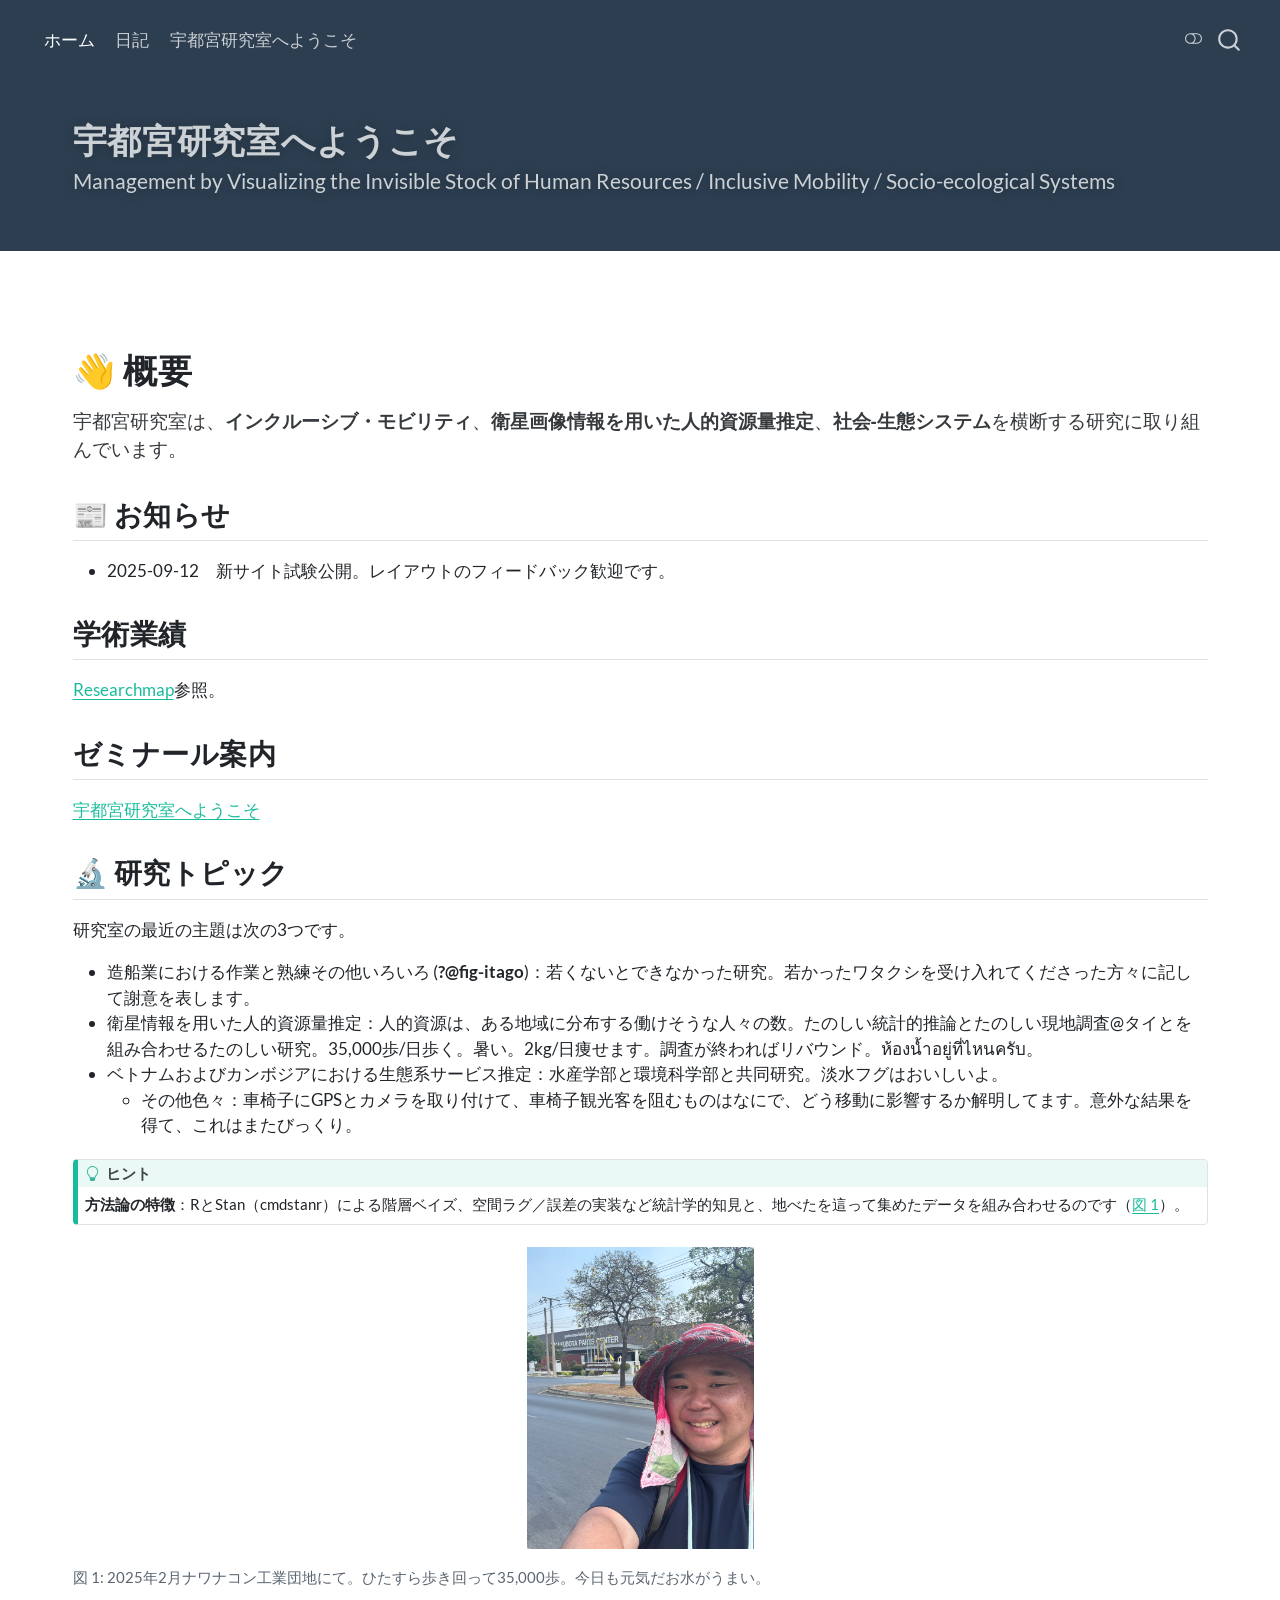
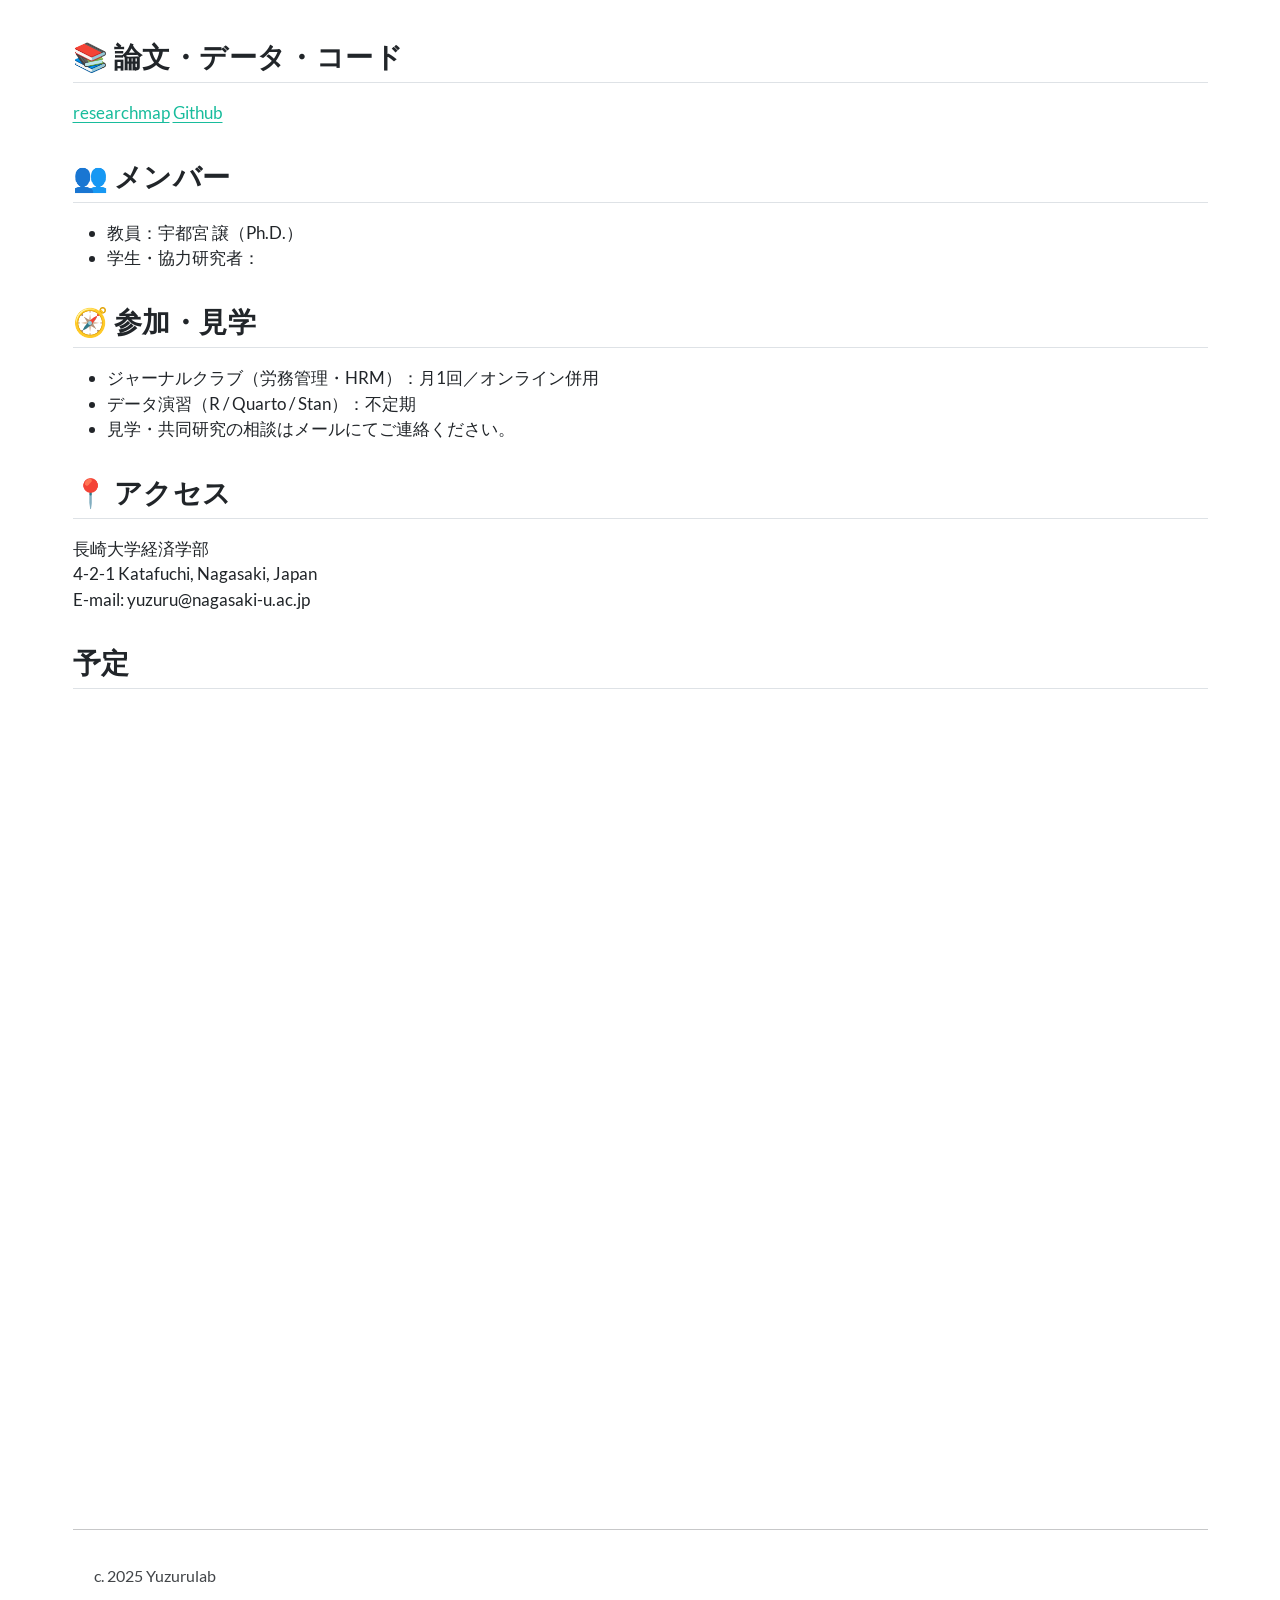
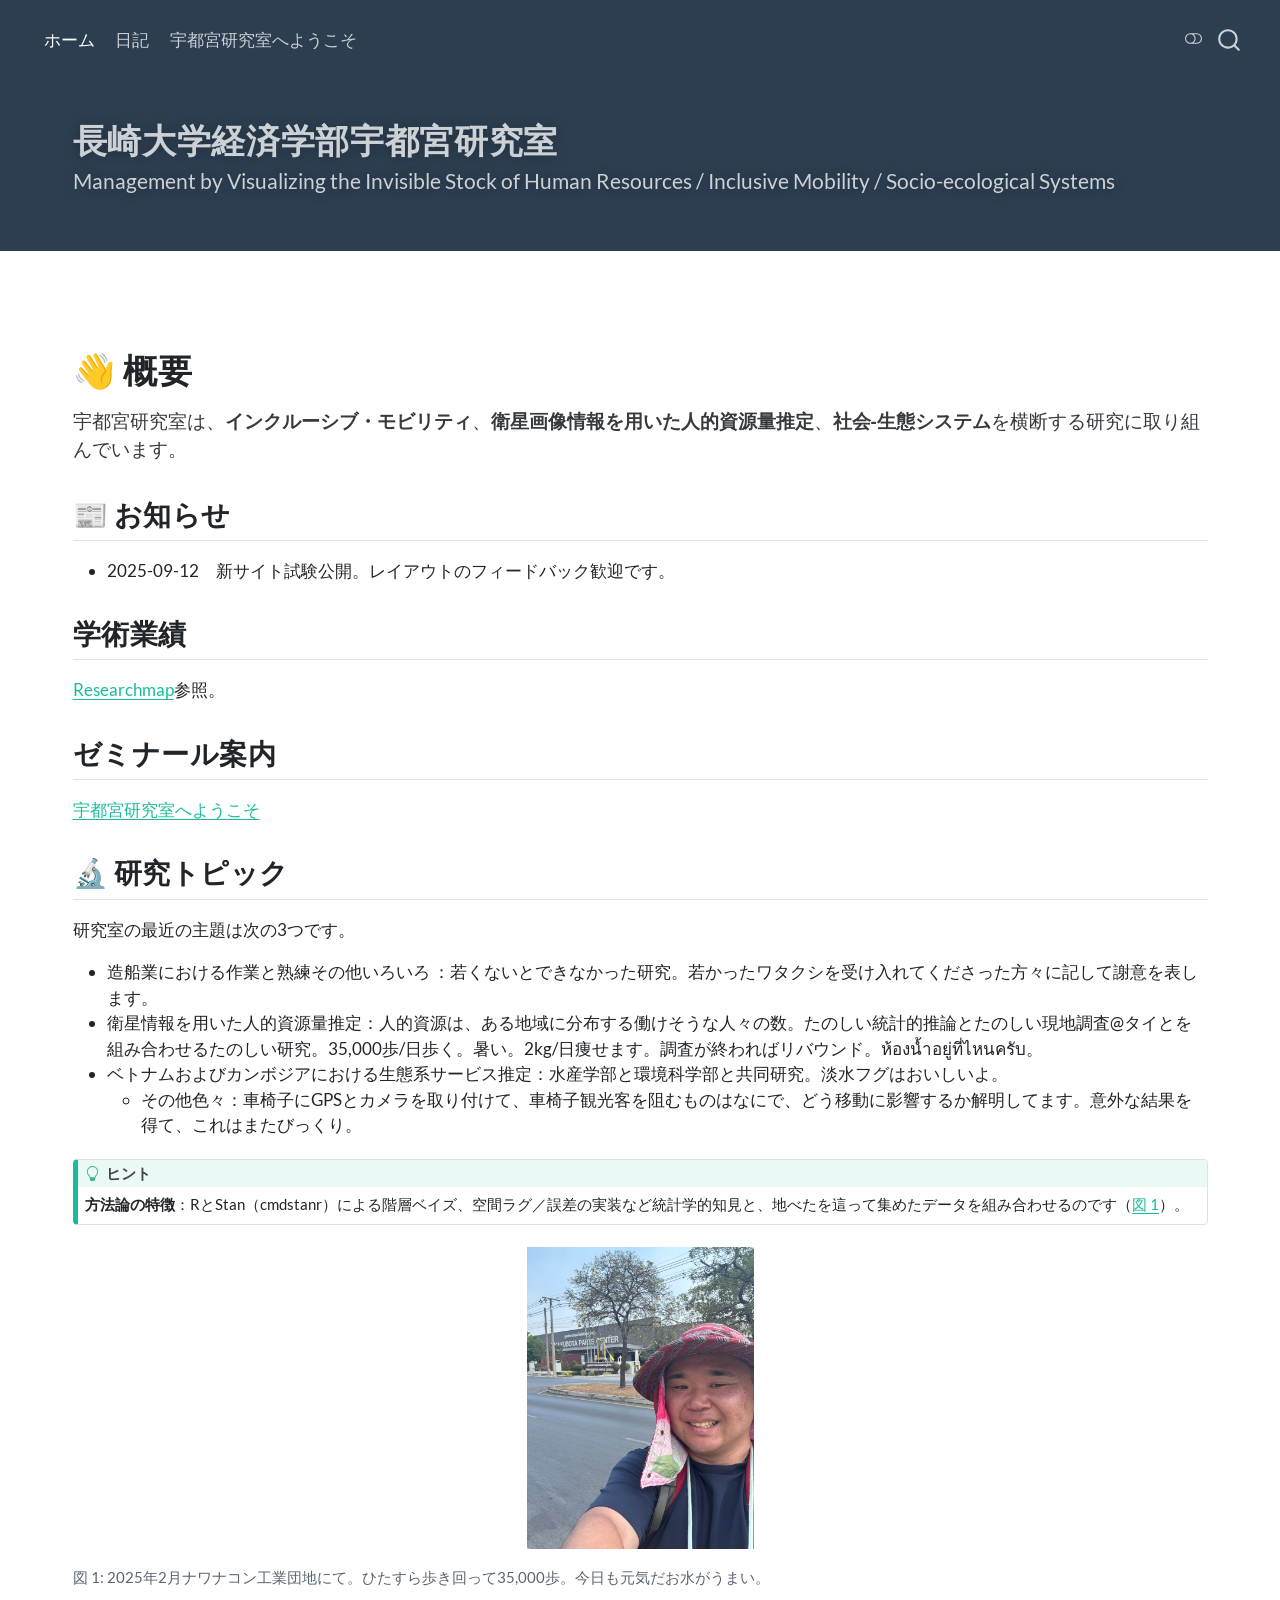
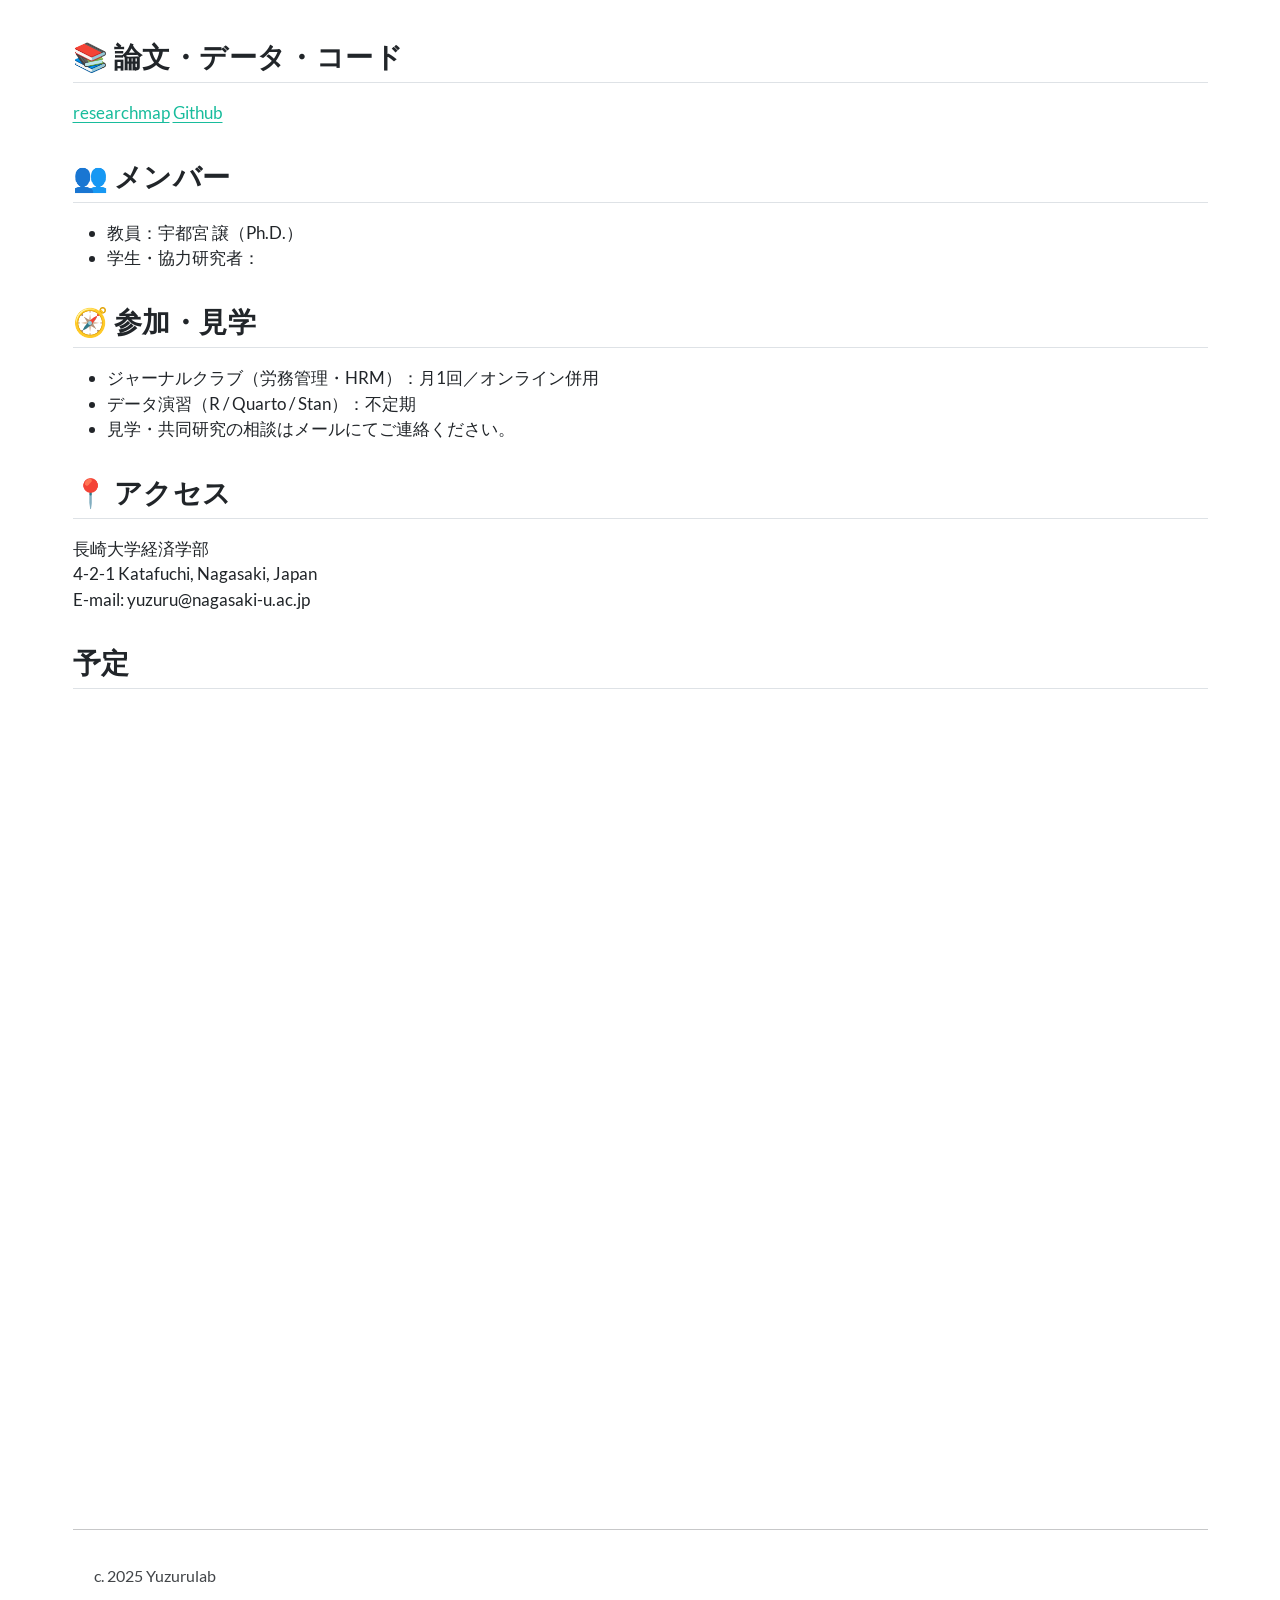
